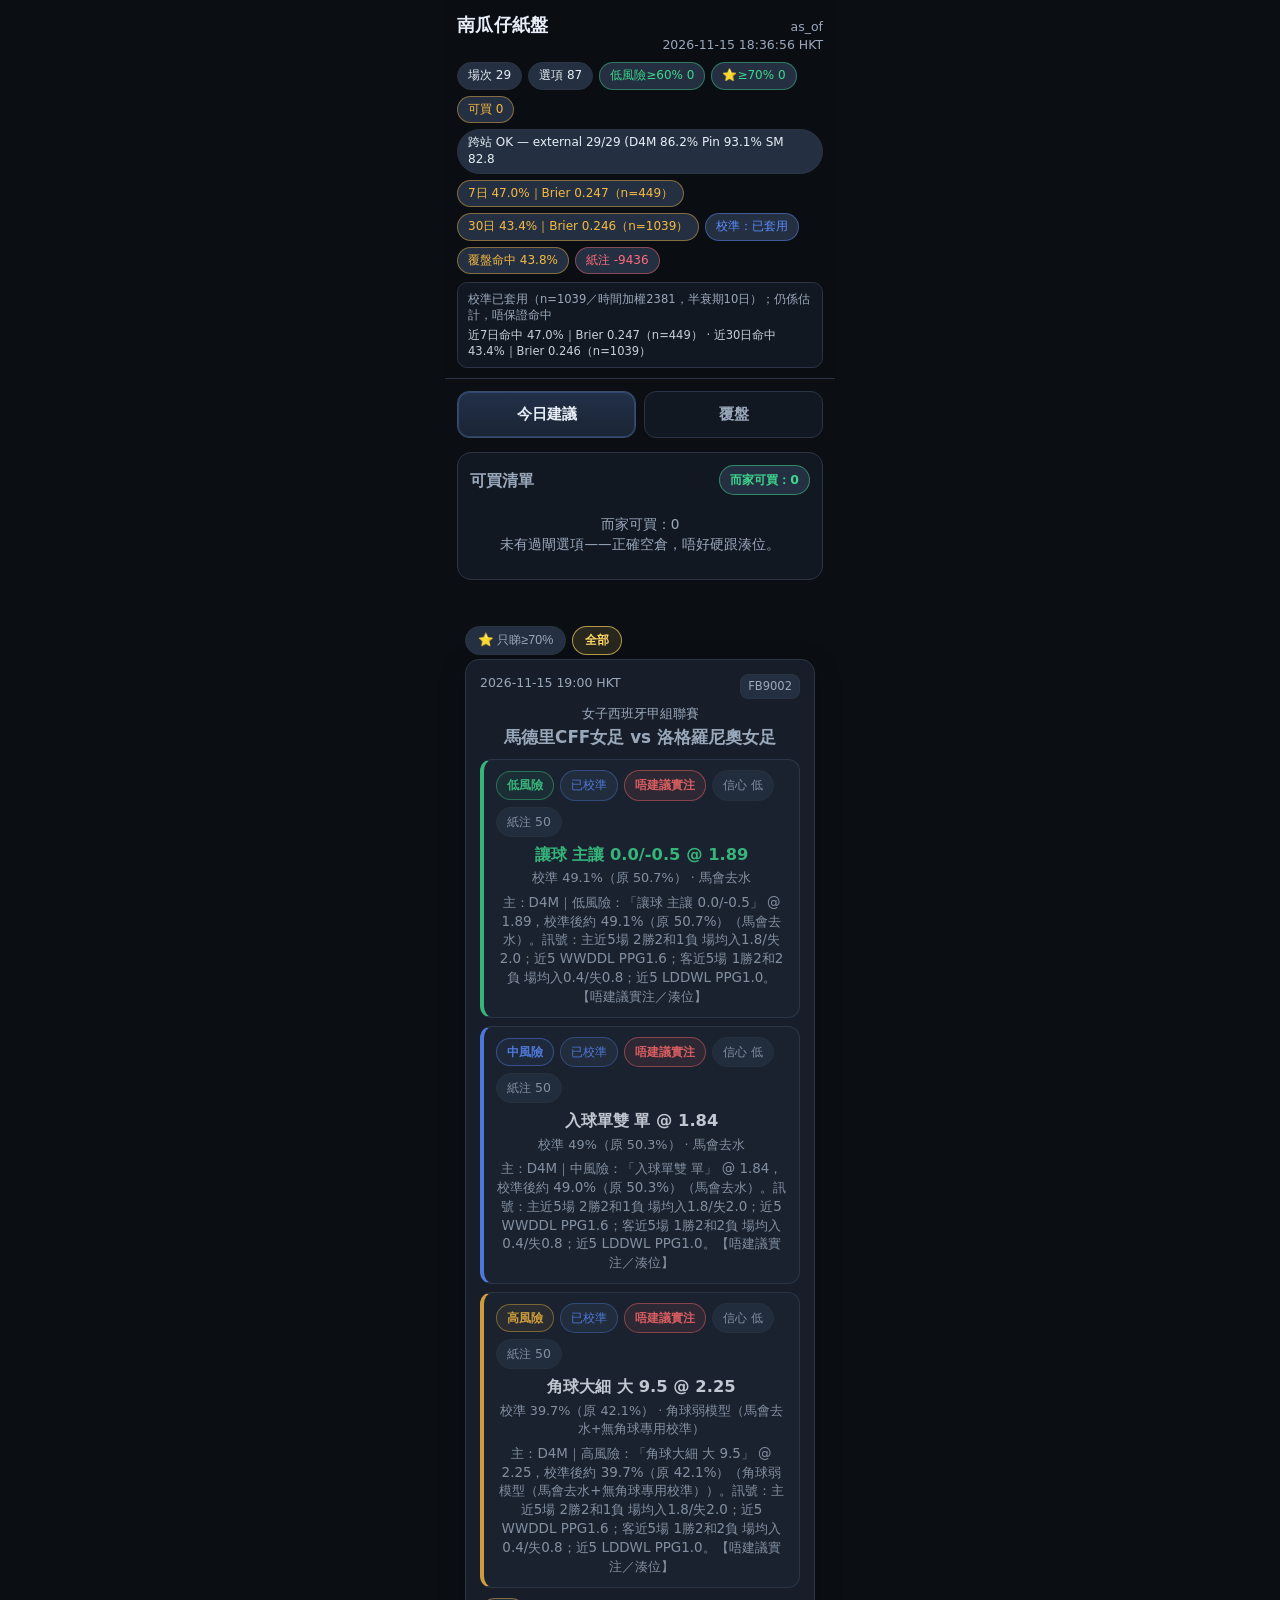
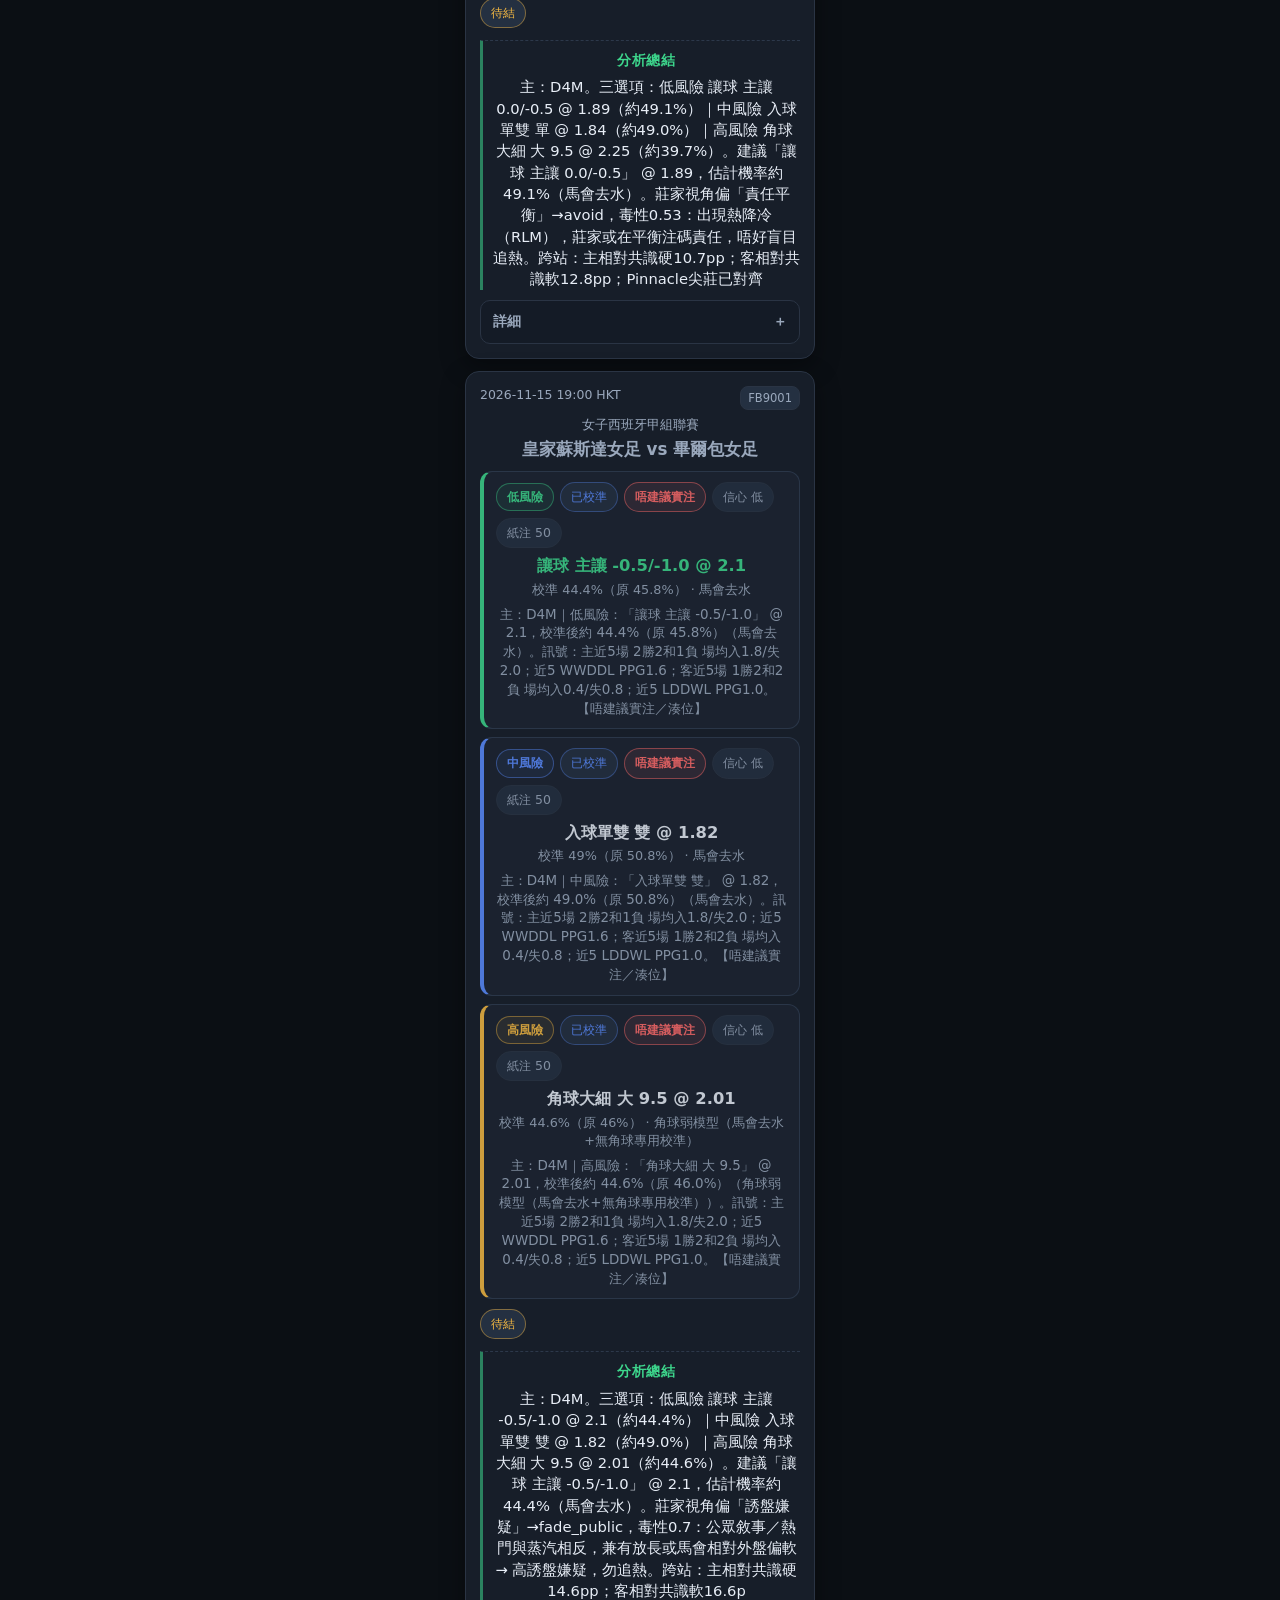
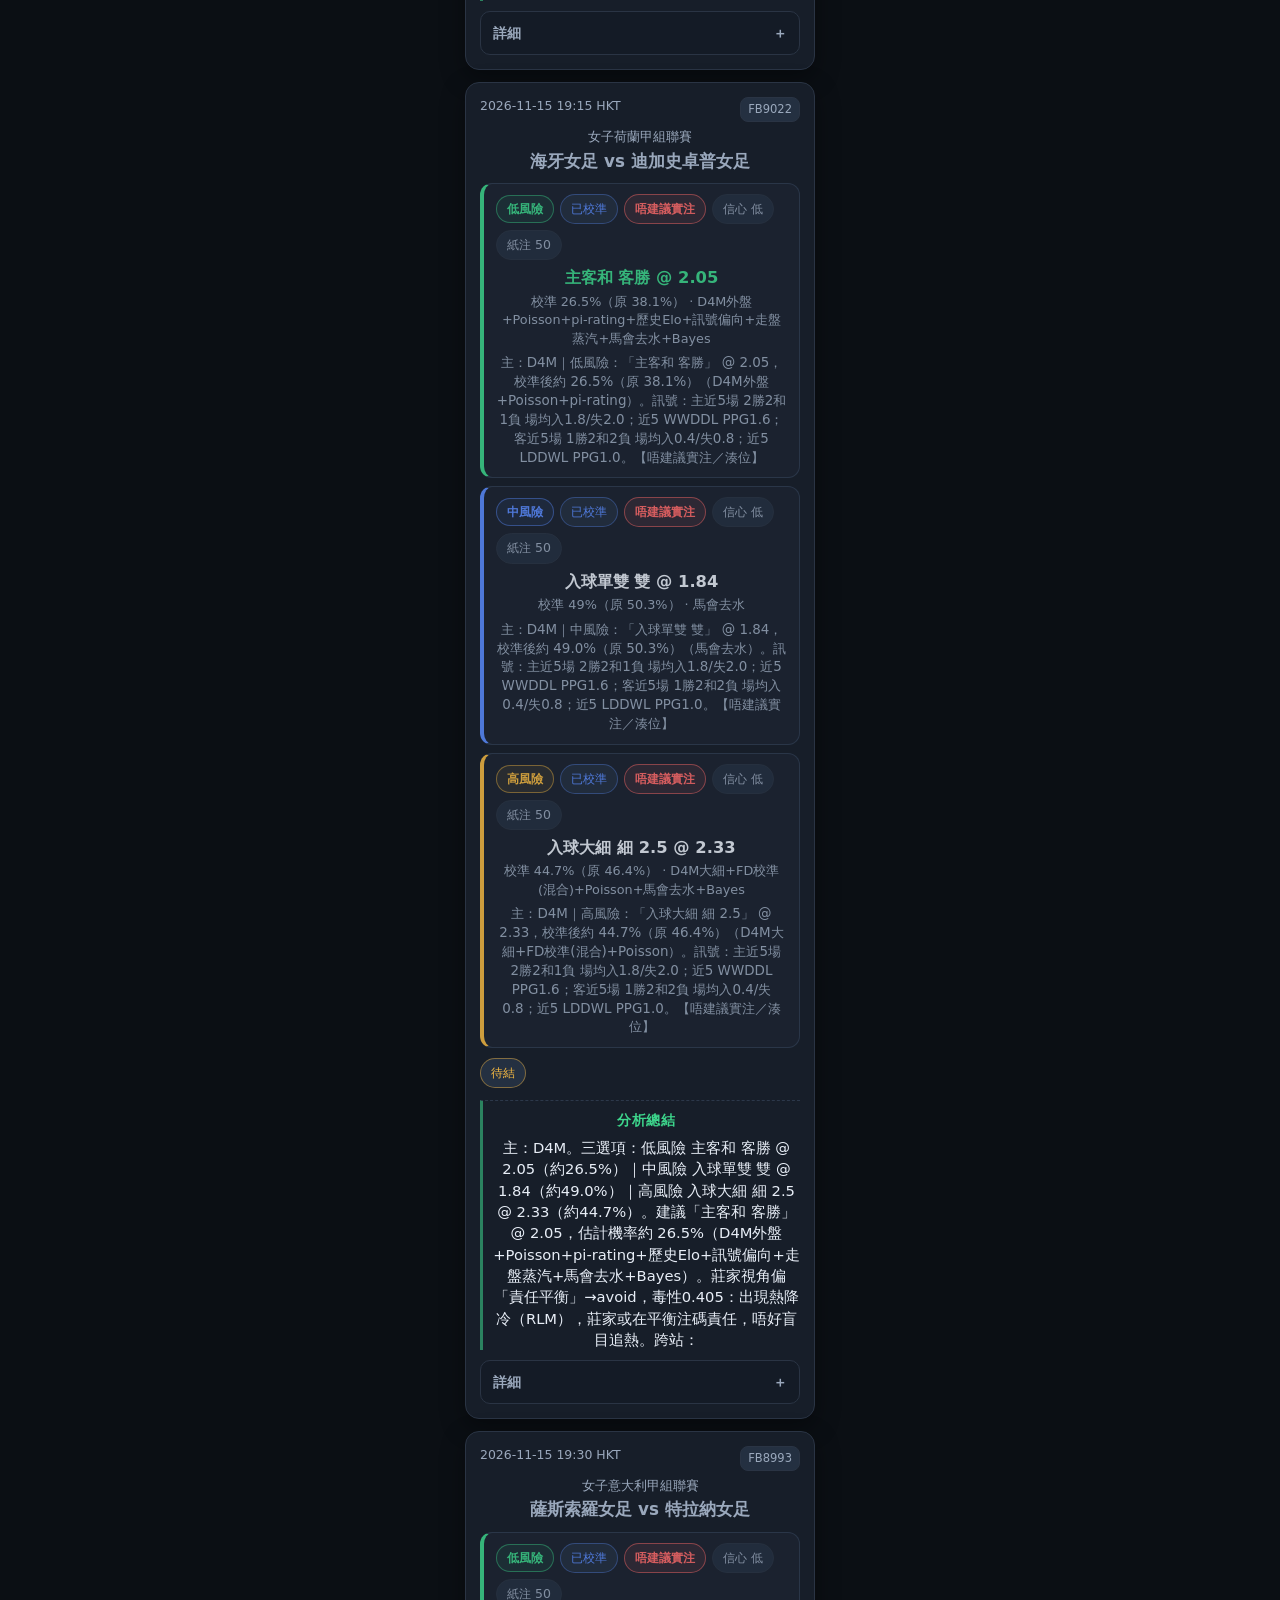
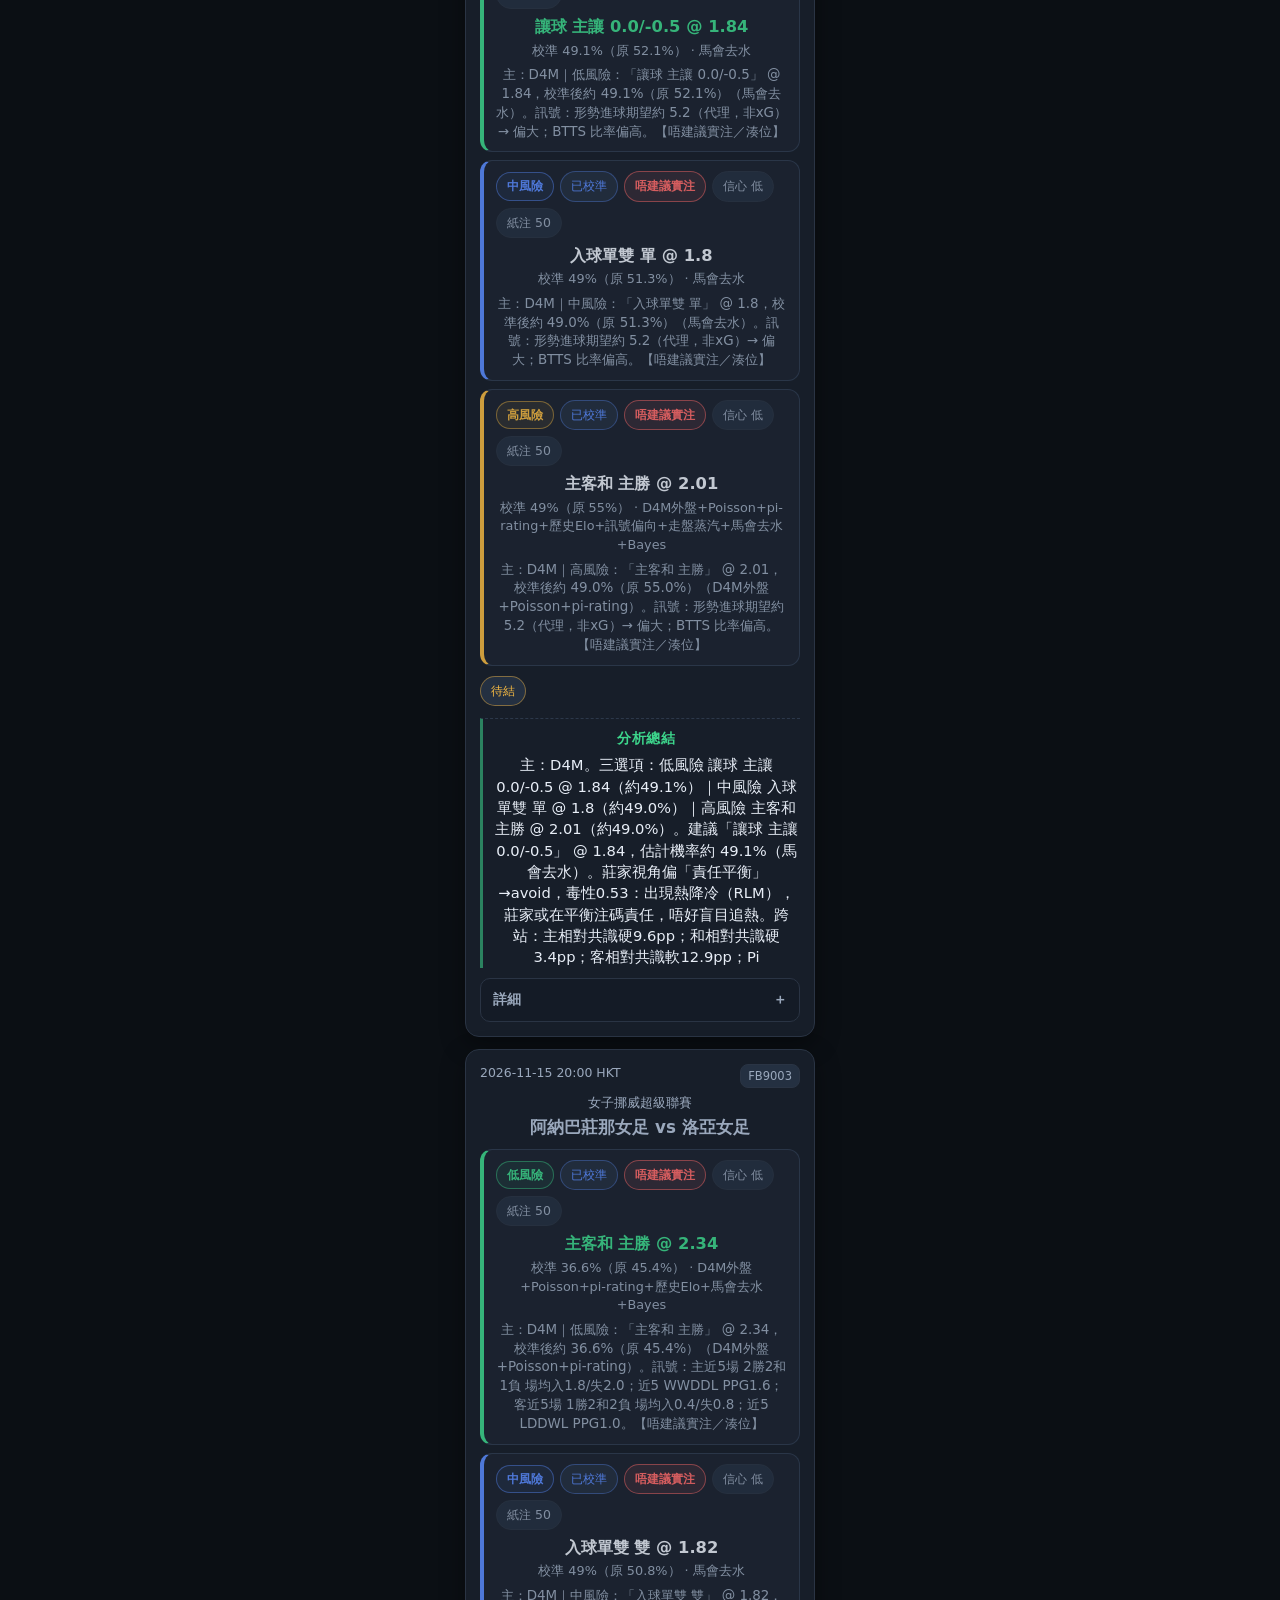
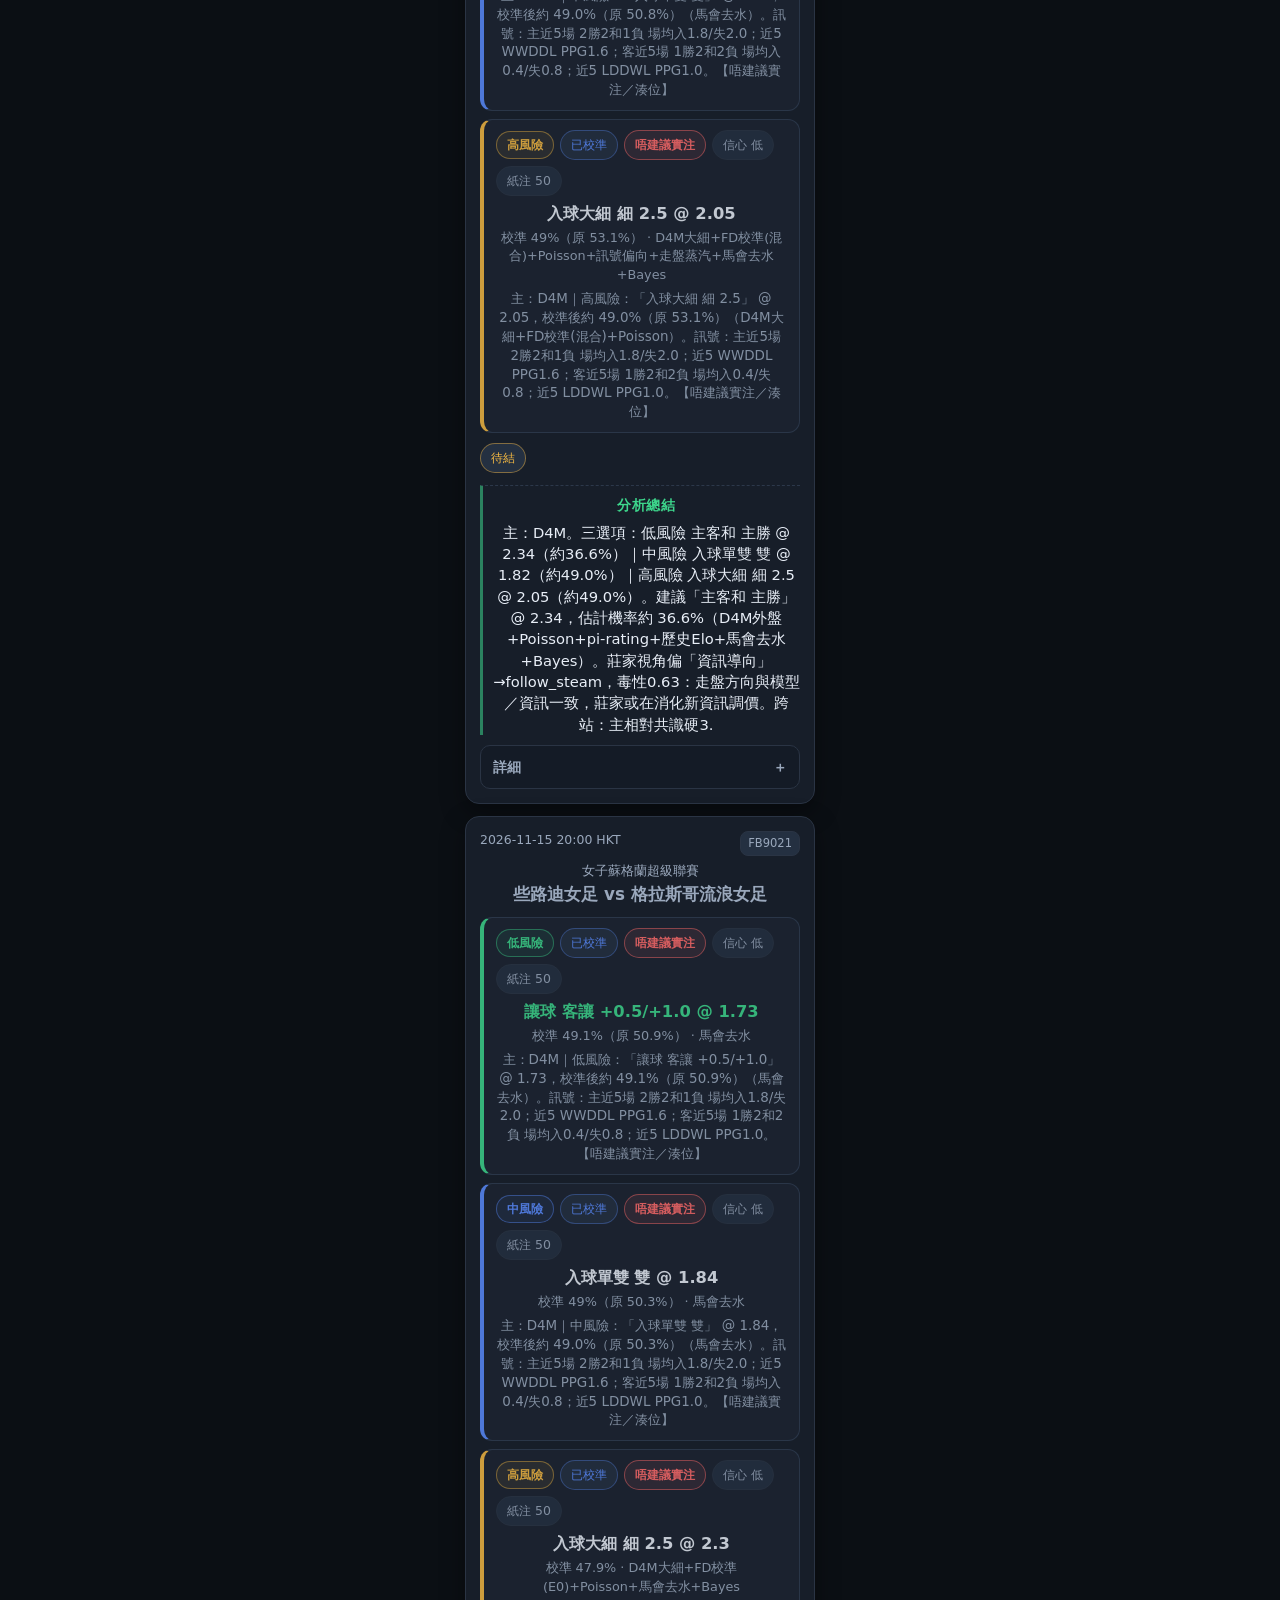
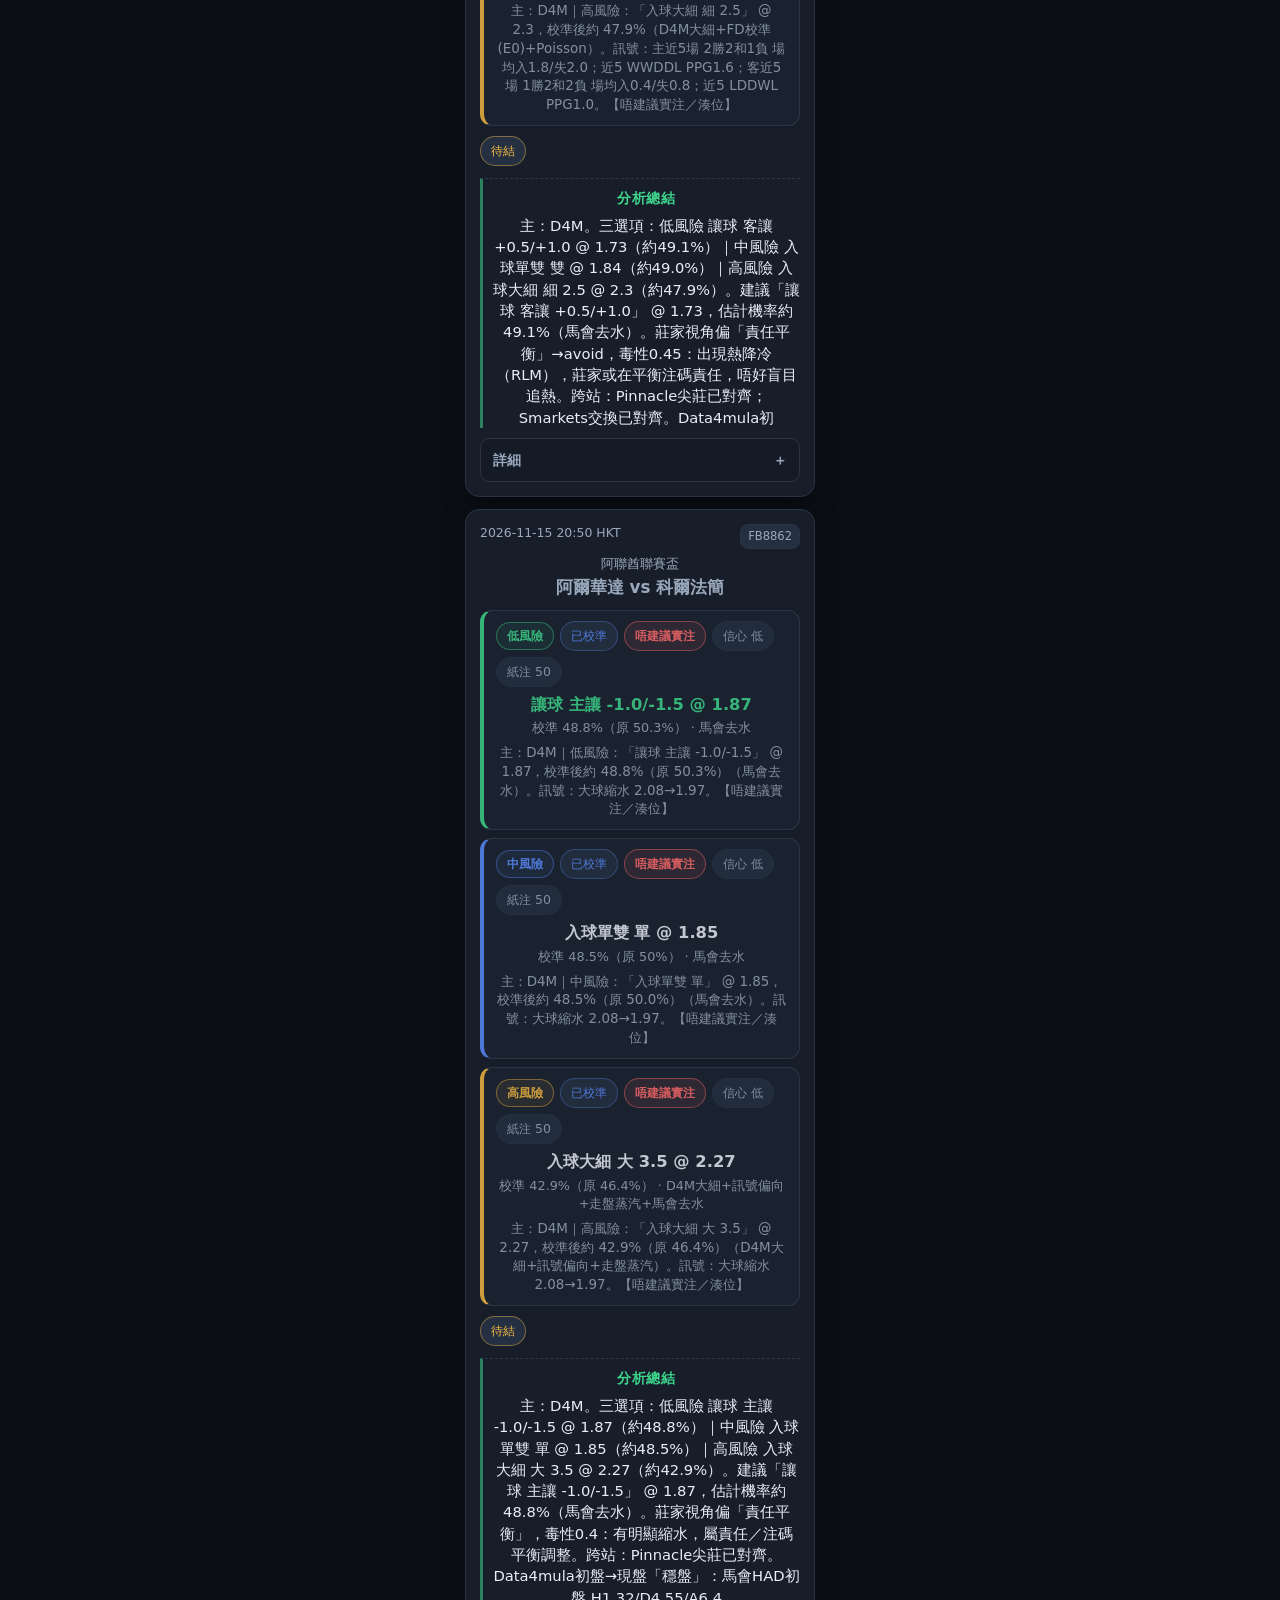
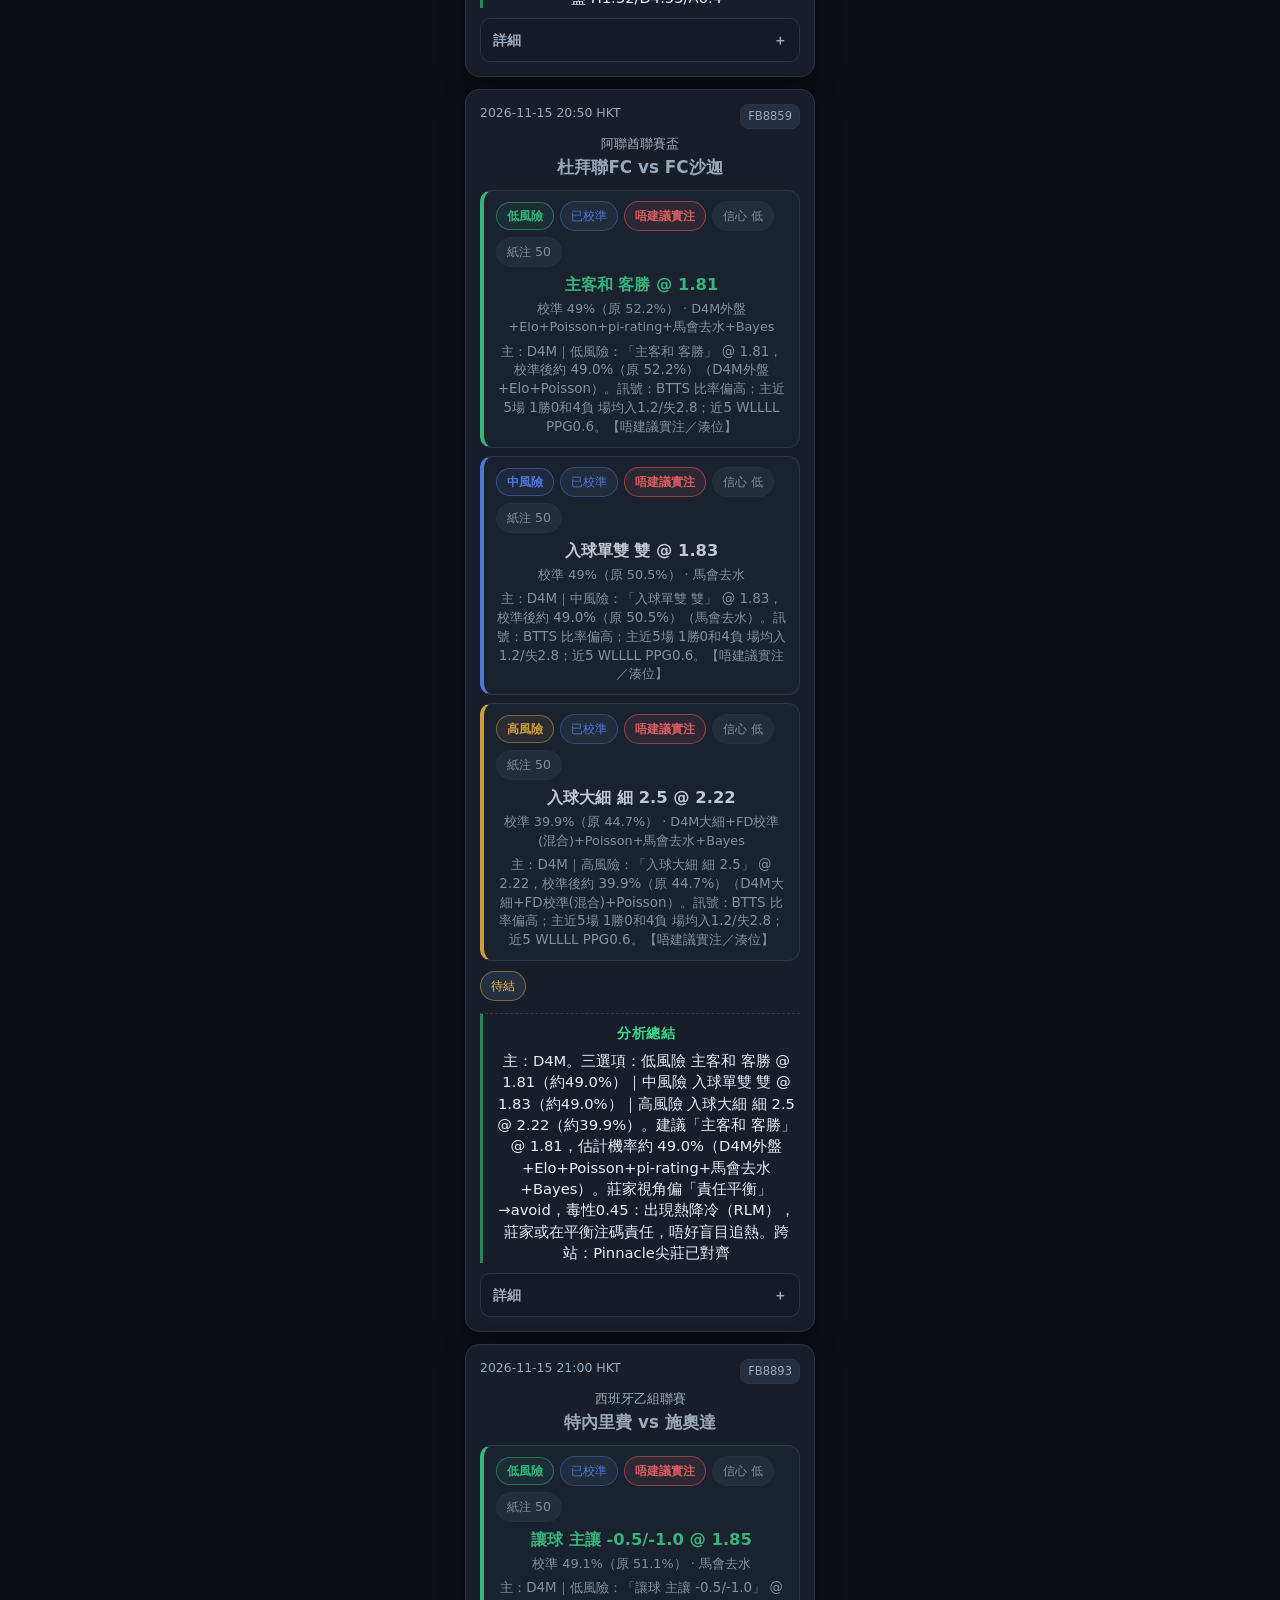
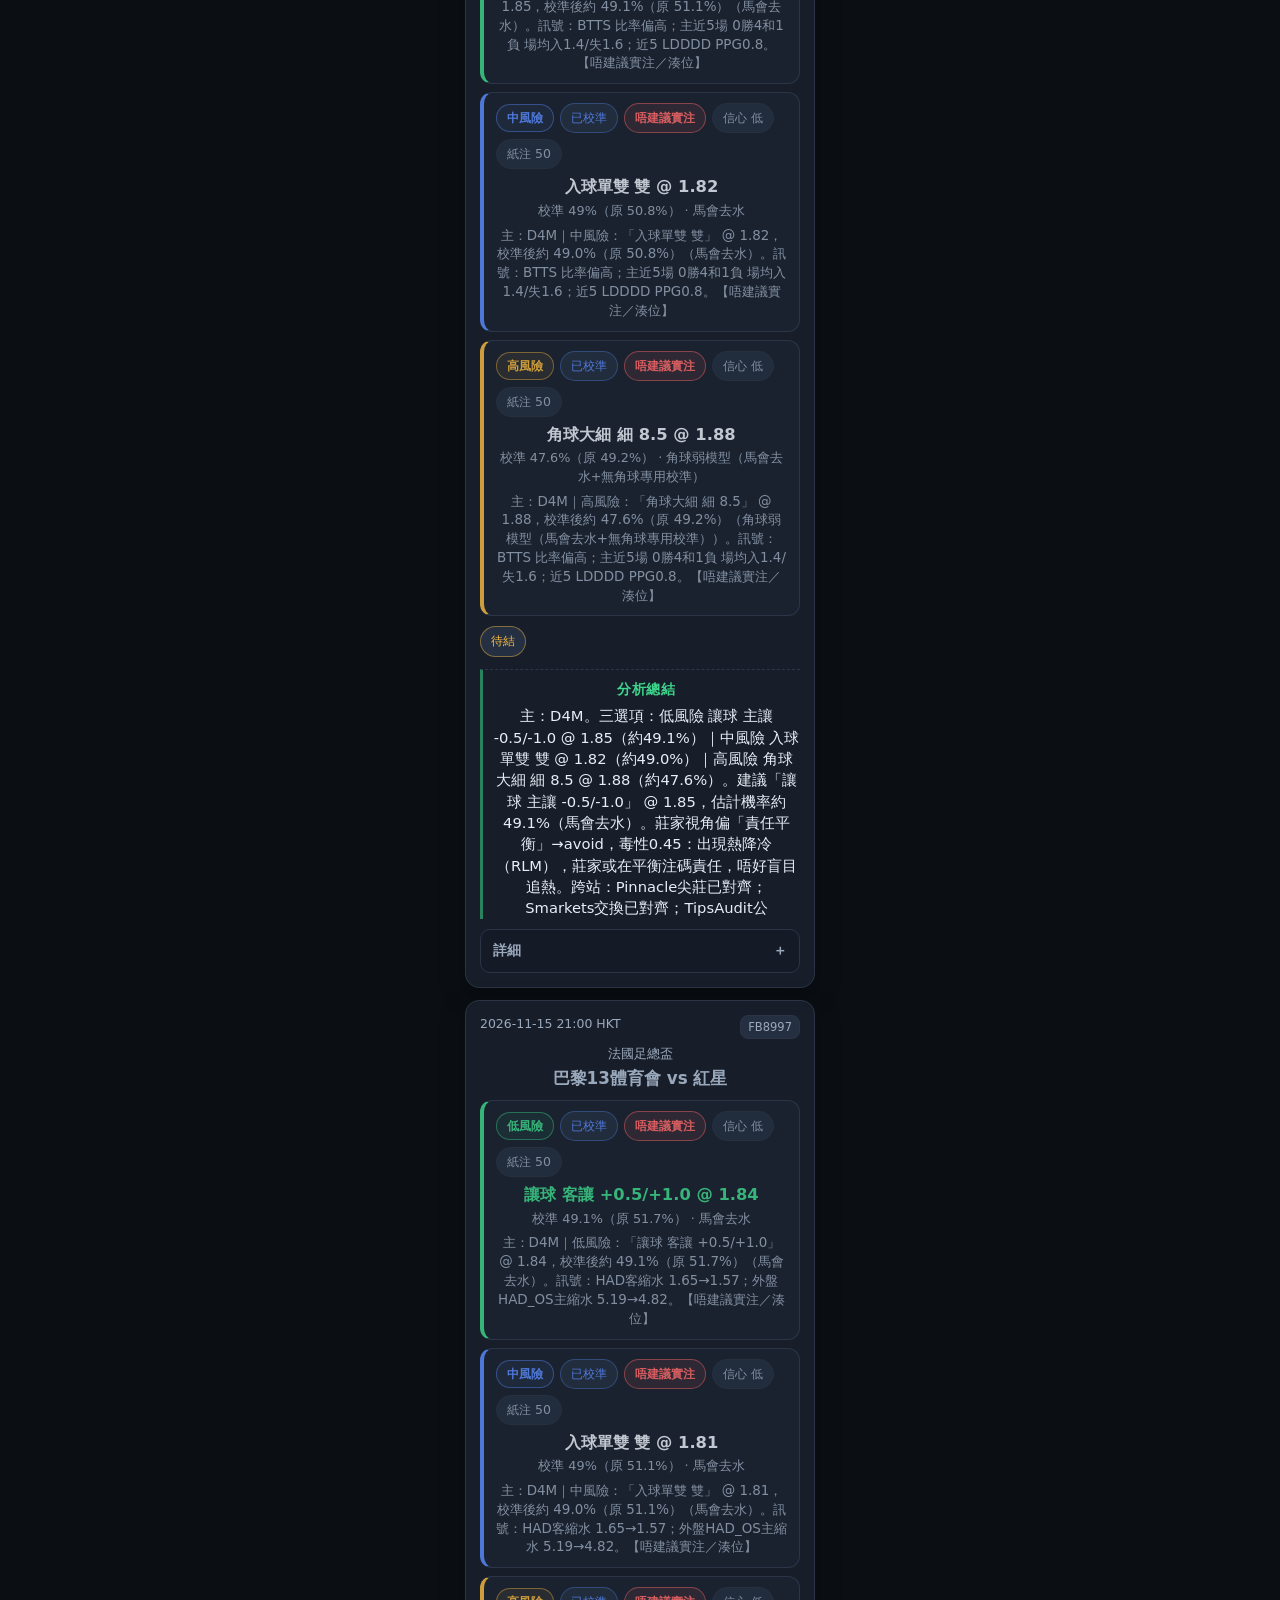
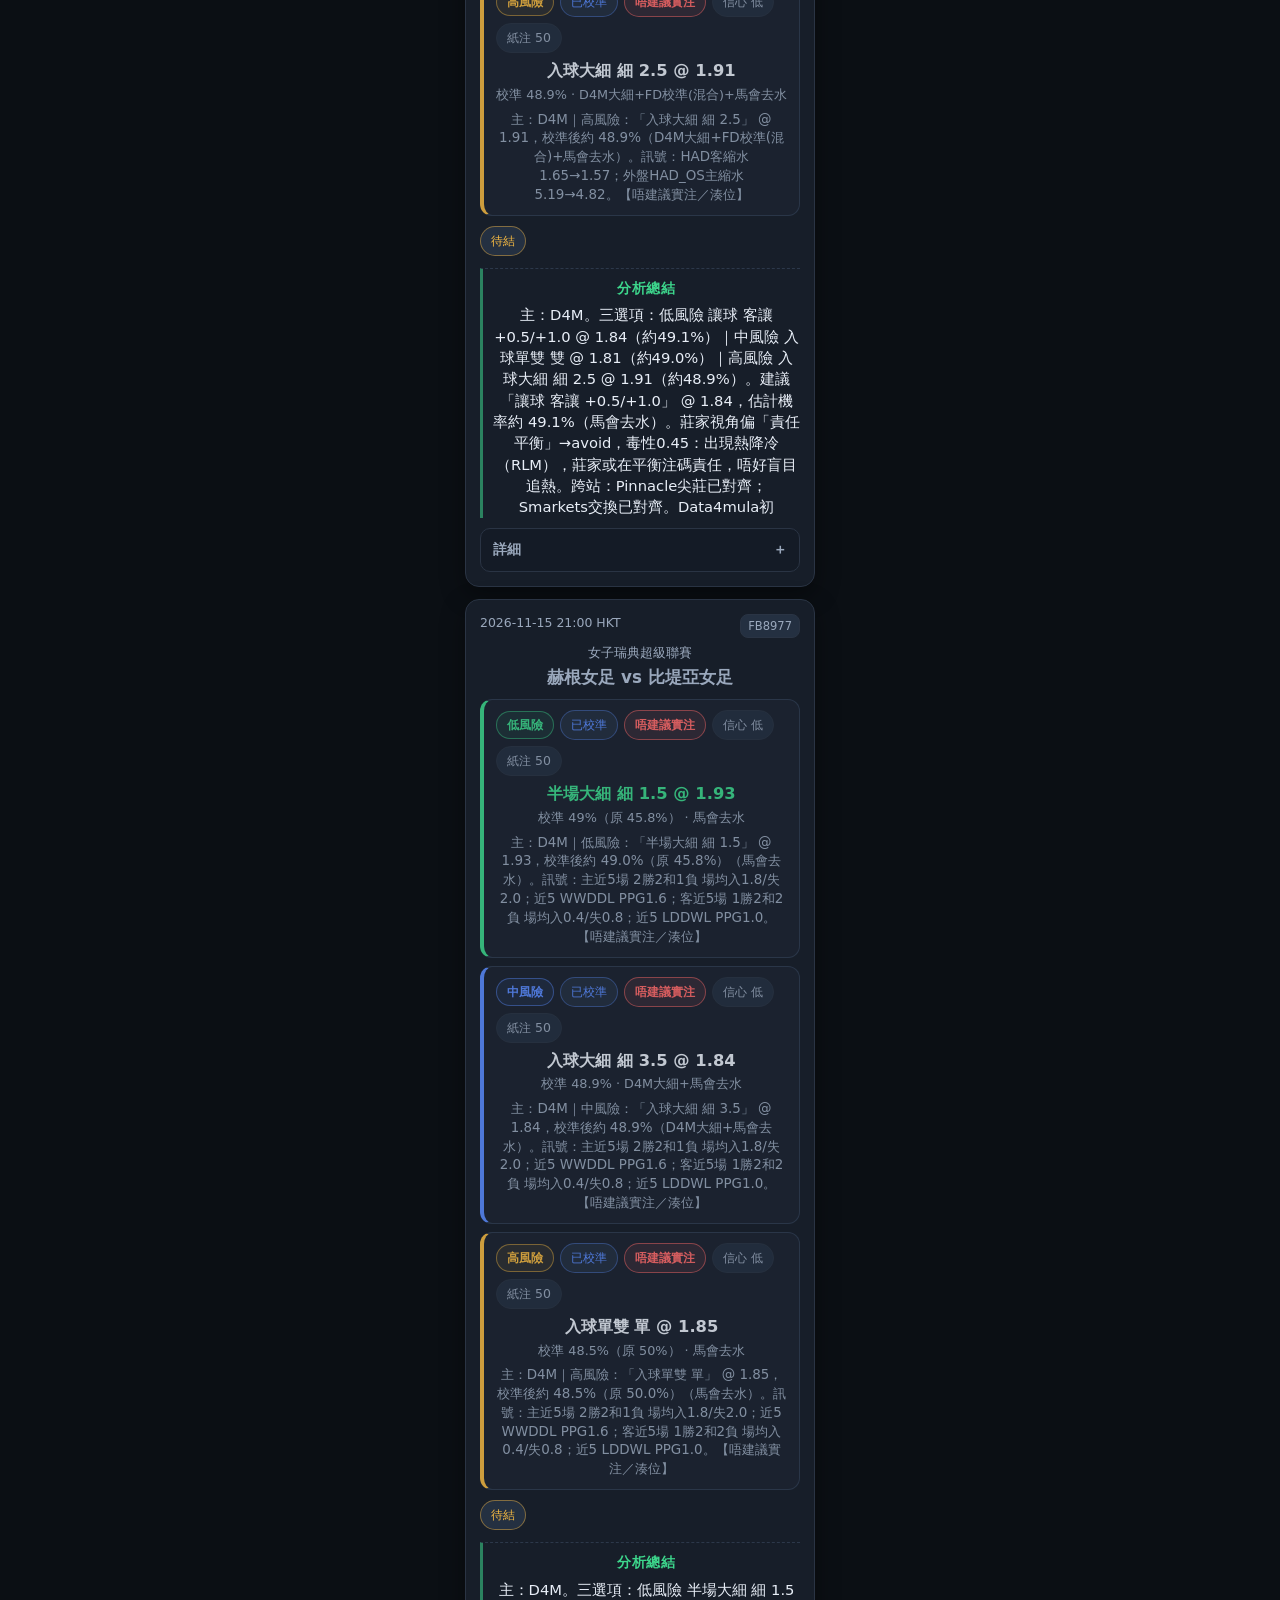
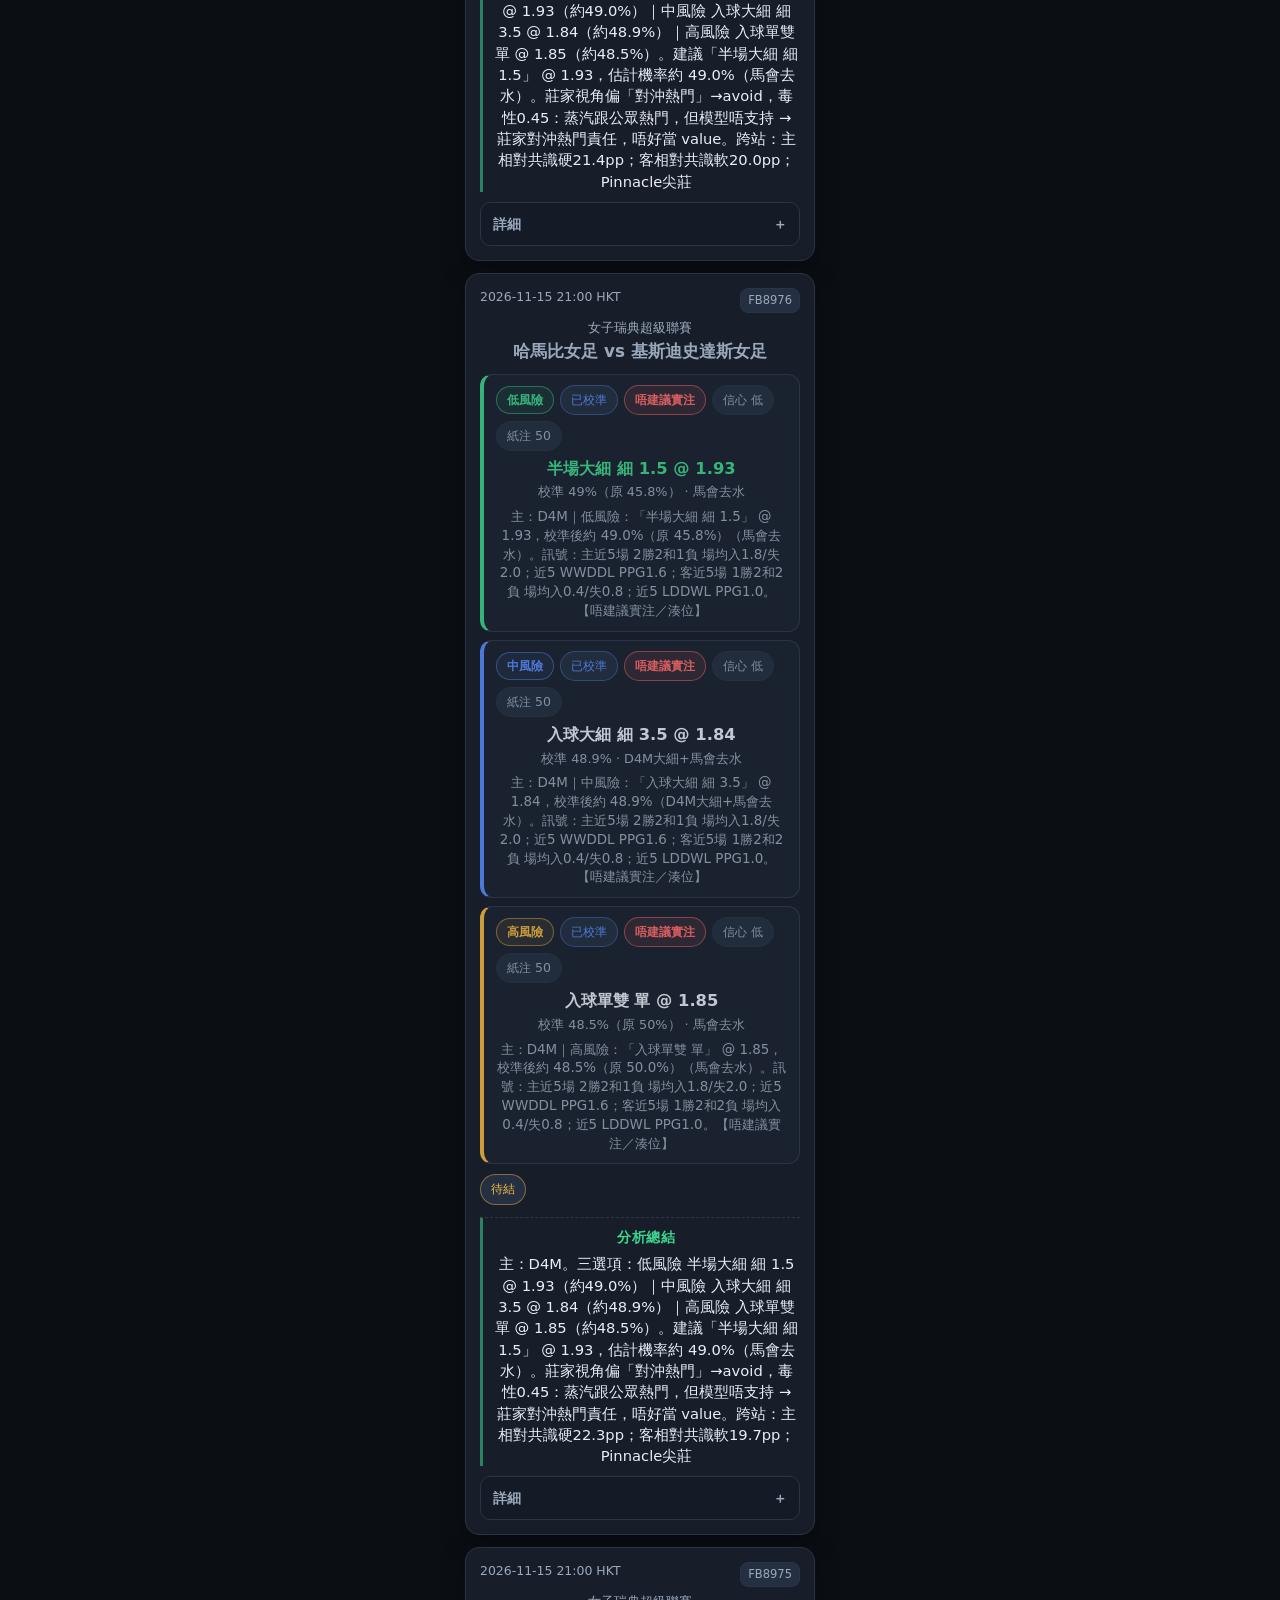
==== index.html @ d636316f "紙盤晚間篩選 2026-11-15 18:36 HKT（29場，可買 0）index.html" ====
<!DOCTYPE html>
<html lang="zh-HK">
<head>
  <meta charset="utf-8" />
  <meta name="viewport" content="width=device-width, initial-scale=1, viewport-fit=cover" />
  <meta name="theme-color" content="#0b0f14" />
  <meta name="apple-mobile-web-app-capable" content="yes" />
  <title>南瓜仔紙盤</title>
  <style>
:root {
  --bg: #0b0f14;
  --bg2: #121821;
  --card: #171e29;
  --card2: #1c2431;
  --line: #2a3444;
  --text: #e8eef7;
  --muted: #9aa8bc;
  --accent: #3dd68c;
  --accent2: #5b8cff;
  --warn: #f5b942;
  --bad: #ff6b7a;
  --ok: #3dd68c;
  --pill: #243041;
  --radius: 14px;
  --shadow: 0 8px 24px rgba(0,0,0,.35);
  --safe-bottom: env(safe-area-inset-bottom, 0px);
  font-family: "PingFang HK", "Noto Sans TC", "Microsoft JhengHei", system-ui, -apple-system, sans-serif;
}

* { box-sizing: border-box; }
html, body { margin: 0; padding: 0; background: var(--bg); color: var(--text); }
body {
  min-height: 100dvh;
  line-height: 1.45;
  -webkit-font-smoothing: antialiased;
  text-rendering: optimizeLegibility;
}

a { color: var(--accent2); }

.app {
  max-width: 390px;
  margin: 0 auto;
  padding: 0 12px calc(28px + var(--safe-bottom));
}

.topbar {
  position: sticky;
  top: 0;
  z-index: 20;
  background: rgba(11,15,20,.92);
  backdrop-filter: blur(10px);
  border-bottom: 1px solid var(--line);
  padding: 12px 0 10px;
  padding-top: calc(12px + env(safe-area-inset-top, 0px));
  margin: 0 -12px;
  padding-left: 12px;
  padding-right: 12px;
}

.brand {
  display: flex;
  align-items: baseline;
  justify-content: space-between;
  gap: 8px;
}
.brand h1 {
  margin: 0;
  font-size: 1.15rem;
  font-weight: 750;
  letter-spacing: .02em;
}
.brand .meta {
  color: var(--muted);
  font-size: .78rem;
  text-align: right;
}
.stats {
  display: flex;
  flex-wrap: wrap;
  gap: 6px;
  margin-top: 8px;
}
.chip {
  background: var(--pill);
  border: 1px solid var(--line);
  color: var(--text);
  border-radius: 999px;
  padding: 4px 10px;
  font-size: .75rem;
}
.chip.ok { border-color: rgba(61,214,140,.45); color: var(--ok); }
.chip.bad { border-color: rgba(255,107,122,.45); color: var(--bad); }
.chip.warn { border-color: rgba(245,185,66,.45); color: var(--warn); }

.tabs {
  display: grid;
  grid-template-columns: 1fr 1fr;
  gap: 8px;
  margin: 12px 0 14px;
}
.tab {
  appearance: none;
  border: 1px solid var(--line);
  background: var(--bg2);
  color: var(--muted);
  border-radius: 12px;
  padding: 12px 10px;
  font-size: .95rem;
  font-weight: 650;
  min-height: 44px;
  cursor: pointer;
}
.tab.active {
  background: linear-gradient(180deg, #223049, #1a2433);
  color: var(--text);
  border-color: #3a4d6a;
  box-shadow: inset 0 0 0 1px rgba(91,140,255,.25);
}

.panel { display: none; }
.panel.active { display: block; }

.card {
  background: var(--card);
  border: 1px solid var(--line);
  border-radius: var(--radius);
  padding: 14px;
  margin: 0 0 12px;
  box-shadow: var(--shadow);
}
.card-head {
  display: flex;
  justify-content: space-between;
  gap: 8px;
  align-items: flex-start;
}
.kick {
  color: var(--muted);
  font-size: .78rem;
}
.idpill {
  font-size: .72rem;
  background: var(--pill);
  border: 1px solid var(--line);
  border-radius: 8px;
  padding: 3px 7px;
  color: var(--muted);
  white-space: nowrap;
}
.tour {
  margin: 6px 0 2px;
  color: var(--muted);
  font-size: .8rem;
}
.teams {
  font-size: 1.05rem;
  font-weight: 700;
  margin: 2px 0 10px;
}

.pick {
  background: var(--card2);
  border: 1px solid #2f3c50;
  border-radius: 12px;
  padding: 12px;
}
.pick-main {
  font-size: 1.12rem;
  font-weight: 750;
  color: var(--accent);
}
.pick-sub {
  margin-top: 4px;
  color: var(--muted);
  font-size: .86rem;
}
.row {
  display: flex;
  flex-wrap: wrap;
  gap: 8px;
  margin-top: 10px;
}
.pill {
  background: var(--pill);
  border: 1px solid var(--line);
  border-radius: 999px;
  padding: 5px 10px;
  font-size: .78rem;
}
.pill.status-hit { color: var(--ok); border-color: rgba(61,214,140,.5); }
.pill.status-miss { color: var(--bad); border-color: rgba(255,107,122,.5); }
.pill.status-pending { color: var(--warn); border-color: rgba(245,185,66,.45); }
.pill.conf-high { color: var(--accent); }
.pill.conf-medium { color: var(--accent2); }

.pill.conf-low { color: var(--muted); }

.options {
  display: flex;
  flex-direction: column;
  gap: 8px;
  margin: 4px 0 2px;
}
.option {
  background: var(--card2);
  border: 1px solid #2f3c50;
  border-radius: 12px;
  padding: 10px 12px;
  border-left-width: 4px;
}
.option.risk-low { border-left-color: var(--ok); }
.option.risk-medium { border-left-color: var(--accent2); }
.option.risk-high { border-left-color: var(--warn); }
.option-head {
  display: flex;
  flex-wrap: wrap;
  gap: 6px;
  align-items: center;
  margin-bottom: 6px;
}
.risk-badge {
  font-size: .78rem;
  font-weight: 750;
  border-radius: 999px;
  padding: 4px 10px;
  border: 1px solid var(--line);
}
.risk-badge.risk-low {
  color: var(--ok);
  border-color: rgba(61,214,140,.5);
  background: rgba(61,214,140,.08);
}
.risk-badge.risk-medium {
  color: var(--accent2);
  border-color: rgba(91,140,255,.5);
  background: rgba(91,140,255,.08);
}
.risk-badge.risk-high {
  color: var(--warn);
  border-color: rgba(245,185,66,.5);
  background: rgba(245,185,66,.08);
}
.pill.ge60 {
  color: var(--ok);
  border-color: rgba(61,214,140,.55);
  font-weight: 700;
}
.pill.star70 {
  color: #ffd666;
  border-color: rgba(255,214,102,.65);
  background: rgba(255,214,102,.12);
  font-weight: 800;
  letter-spacing: .02em;
}
.option-pick .star-mark {
  color: #ffd666;
  margin-left: 4px;
  font-size: 1.05em;
}
.filter-bar {
  display: flex;
  flex-wrap: wrap;
  gap: 6px;
  margin: 8px 0 4px;
}
.filter-bar button {
  border: 1px solid var(--line);
  background: var(--pill);
  color: var(--muted);
  border-radius: 999px;
  padding: 5px 12px;
  font-size: .78rem;
  cursor: pointer;
}
.filter-bar button.active {
  color: #ffd666;
  border-color: rgba(255,214,102,.65);
  background: rgba(255,214,102,.12);
  font-weight: 700;
}
.option-pick {
  font-size: 1.02rem;
  font-weight: 750;
  color: var(--text);
}
.option.risk-low .option-pick { color: var(--accent); }
.option-prob {
  margin-top: 3px;
  color: var(--muted);
  font-size: .8rem;
}
.option-sum {
  margin: 6px 0 0;
  font-size: .84rem;
  color: var(--muted);
  line-height: 1.4;
}


.summary {
  margin-top: 12px;
  padding: 10px 0 0 10px;
  border-top: 1px dashed #2c384a;
  border-left: 3px solid rgba(61,214,140,.55);
}
.summary h3 {
  margin: 0 0 6px;
  font-size: .85rem;
  color: var(--accent);
  font-weight: 700;
  letter-spacing: .04em;
}
.summary p {
  margin: 0;
  font-size: .92rem;
  color: var(--text);
}

details.more {
  margin-top: 10px;
}
details.more > summary {
  list-style: none;
  cursor: pointer;
  user-select: none;
  background: #141b26;
  border: 1px solid var(--line);
  border-radius: 10px;
  padding: 10px 12px;
  font-size: .88rem;
  font-weight: 650;
  min-height: 44px;
  display: flex;
  align-items: center;
}
details.more > summary::-webkit-details-marker { display: none; }
details.more > summary::after {
  content: "＋";
  margin-left: auto;
  color: var(--muted);
}
details.more[open] > summary::after { content: "－"; }
.more-body {
  margin-top: 8px;
  padding: 10px 12px;
  background: #10161f;
  border-radius: 10px;
  border: 1px solid var(--line);
  font-size: .84rem;
  color: var(--muted);
  word-break: break-word;
}
.more-body dt {
  color: var(--accent2);
  font-weight: 650;
  margin-top: 8px;
}
.more-body dd { margin: 2px 0 0; }
.more-body ul { margin: 4px 0 0; padding-left: 1.1em; }

.review-hero {
  display: grid;
  grid-template-columns: 1fr 1fr;
  gap: 8px;
  margin-bottom: 12px;
}
.statbox {
  background: var(--card);
  border: 1px solid var(--line);
  border-radius: 12px;
  padding: 12px;
}
.statbox .n {
  font-size: 1.35rem;
  font-weight: 780;
}
.statbox .l {
  color: var(--muted);
  font-size: .75rem;
}
.patterns {
  background: var(--card);
  border: 1px solid var(--line);
  border-radius: 12px;
  padding: 12px;
  margin-bottom: 12px;
  font-size: .86rem;
}
.patterns h3 { margin: 0 0 6px; font-size: .9rem; }
.patterns li { margin: 4px 0; color: var(--muted); }

.rev-card .result {
  margin-top: 8px;
  font-size: .88rem;
  color: var(--muted);
}

.footer {
  margin-top: 18px;
  padding: 14px 4px 8px;
  color: var(--muted);
  font-size: .75rem;
  text-align: center;
  border-top: 1px solid var(--line);
}
.empty {
  color: var(--muted);
  text-align: center;
  padding: 28px 10px;
}
.loading { color: var(--muted); padding: 24px 8px; text-align: center; }

.chip.cal { border-color: rgba(91,140,255,.45); color: var(--accent2); }
.pill.cal { border-color: rgba(91,140,255,.4); color: var(--accent2); }
.cal-strip {
  margin-top: 8px;
  padding: 8px 10px;
  background: var(--bg2);
  border: 1px solid var(--line);
  border-radius: 10px;
  font-size: .72rem;
  color: var(--muted);
  line-height: 1.4;
}
.cal-strip .cal-metrics { margin-top: 4px; color: var(--text); opacity: .85; }
.review-hero { display: grid; grid-template-columns: 1fr 1fr; gap: 8px; }


/* 賽後分析 */
.summary.postmatch h3 { margin: 0 0 6px; font-size: .95rem; }
.summary.postmatch h4 { margin: 8px 0 4px; font-size: .82rem; color: var(--muted); }
.pm-causes, .pm-ext ul { margin: 6px 0 0; padding-left: 1.1rem; font-size: .78rem; color: var(--text); }
.pm-next { margin-top: 8px; font-size: .8rem; color: var(--accent, #f5c842); }
.pm-ext a { color: var(--ok); }

.pill.no-buy {
  color: #ff6b6b;
  border-color: rgba(255,107,107,.55);
  font-weight: 700;
  background: rgba(255,107,107,.1);
}
.pill.buyable {
  color: var(--ok);
  border-color: rgba(61,214,140,.55);
  font-weight: 650;
}
.option.no-buy {
  opacity: 0.82;
}
.option.no-buy .option-pick {
  text-decoration: none;
}


/* 可買清單 */
.buyable-box {
  margin: 0 0 14px;
  padding: 12px 12px 8px;
  background: linear-gradient(180deg, rgba(61,214,140,.08), rgba(23,30,41,.6));
  border: 1px solid rgba(61,214,140,.35);
  border-radius: 14px;
}
.buyable-box.empty-buy {
  background: var(--bg2);
  border-color: var(--line);
}
.buyable-head {
  display: flex;
  align-items: center;
  justify-content: space-between;
  gap: 8px;
  margin-bottom: 8px;
}
.buyable-head h2 {
  margin: 0;
  font-size: 1rem;
  font-weight: 700;
  color: var(--accent);
}
.buyable-box.empty-buy .buyable-head h2 { color: var(--muted); }
.buyable-empty {
  padding: 12px 4px 16px;
  font-size: .85rem;
  line-height: 1.45;
}
.buyable-ul {
  list-style: none;
  margin: 0;
  padding: 0;
  display: flex;
  flex-direction: column;
  gap: 8px;
}
.buyable-row {
  display: flex;
  justify-content: space-between;
  gap: 10px;
  padding: 10px 10px;
  background: var(--card);
  border: 1px solid var(--line);
  border-radius: 12px;
}
.buyable-row.has-star {
  border-color: rgba(245,200,66,.45);
  box-shadow: inset 0 0 0 1px rgba(245,200,66,.15);
}
.buyable-main { min-width: 0; flex: 1; }
.buyable-match {
  font-weight: 700;
  font-size: .95rem;
  color: var(--text);
}
.buyable-meta {
  margin-top: 2px;
  font-size: .72rem;
  color: var(--muted);
}
.buyable-pick {
  margin-top: 4px;
  font-size: .88rem;
  color: var(--accent);
  font-weight: 650;
}
.buyable-side {
  display: flex;
  flex-direction: column;
  align-items: flex-end;
  gap: 4px;
  flex-shrink: 0;
}
@media (max-width: 520px) {
  .buyable-row { flex-direction: column; }
  .buyable-side { flex-direction: row; flex-wrap: wrap; align-items: center; }
}

  </style>
</head>
<body>
  <div class="app">
    <header class="topbar">
      <div class="brand">
        <h1>南瓜仔紙盤</h1>
        <div class="meta">
          <div>as_of</div>
          <div id="as-of">—</div>
        </div>
      </div>
      <div class="stats" id="stat-chips"></div>
    </header>
    <nav class="tabs" aria-label="分頁">
      <button class="tab active" type="button" data-tab="tips">今日建議</button>
      <button class="tab" type="button" data-tab="review">覆盤</button>
    </nav>
    <section id="panel-tips" class="panel active" aria-label="今日建議">
      <div id="buyable-list" aria-label="可買清單"></div>
      <div id="tips-list" class="loading">載入緊…</div>
    </section>
    <section id="panel-review" class="panel" aria-label="覆盤">
      <div id="review-hero" class="review-hero"></div>
      <div id="review-patterns"></div>
      <div id="review-list"></div>
    </section>
    <footer class="footer">
      <div id="footer-note">紙盤分析，唔係投注建議。</div>
      <div style="margin-top:6px">HKT · 南瓜仔 HKJC paper tips</div>
    </footer>
  </div>
  <script>
window.__PUMPKIN_EMBEDDED__ = {
  "generated_at_hkt": "2026-11-15 18:40:53 HKT",
  "as_of_hkt": "2026-11-15 18:36:56 HKT",
  "tips_count": 29,
  "matches_count": 29,
  "options_total": 87,
  "low_risk_ge60": 0,
  "star_ge70": 0,
  "buyable_count": 0,
  "buyable_list": [],
  "screened": 29,
  "method": "每場三個馬會盤推薦（低／中／高風險）；一視同仁（無 A/B 層）；主資料：DATA4MULA（初盤→現盤／賠率／線移動）；次要對照：ESPN/DK、TipsAudit、Pinnacle、7M、X、FotMob；可買硬閘校準p≥60%（weak_fill 唔入可買清單）；模型：Poisson/Dixon-Coles ρ、歷史Elo、pi-rating、Bayes、isotonic 校準、Kelly；D4M／外盤只做機率估計，絕唔推外圍投注。",
  "policy": {
    "tiers": "disabled — all matches equal",
    "picks_per_match": 3,
    "risk_tiers": [
      "低風險",
      "中風險",
      "高風險"
    ],
    "prefer_prob_pct": 60,
    "chl_low_risk": "blocked unless weather corners signal",
    "hil_over_high_line_low_risk": "blocked when line≥3.5 (Shonan lesson)",
    "min_odds_prefer": 1.7,
    "short_odds": "HKJC odds <1.70 預設唔推（冇肉）；低風險永不接受；中／高僅全場無肉時例外湊位",
    "probability": "估計機率 = 以 DATA4MULA 為主（初盤→現盤、HAD_OS／大細 de-vig、線移動）；ESPN/DK、TipsAudit、Pinnacle、7M、X 只作次要對照；再混馬會去水、Poisson(時間衰減GF/GA + 聯賽ρ)、歷史Elo／pi-rating、市場錨定／Bayes／isotonic 校準；可買硬閘校準p≥60%；blend 讀 model_weights.json（d4m≫espn）；唔係賽果保證",
    "risk_definition": "低風險＝最高校準估計機率（優先≥60%）、水位≥1.70 主盤（角球／高線大波≥3.5／水位<1.70 永遠排除）；中風險＝中段水位（≥1.70）同模型分；高風險＝較長賠率／較高上行但仍有理由（唔係亂槍）；水位<1.70 預設唔推（冇肉），僅中／高全場無肉時例外湊位並降注"
  },
  "hit_rate": 0.4381,
  "cross_match_guard": {
    "active": false,
    "n": 29,
    "demoted": 0,
    "direction_counts": {
      "HDC:H": 9,
      "HAD:A": 2,
      "HAD:H": 1,
      "HDC:A": 8,
      "FHL:UNDER": 5,
      "FHL:OVER": 3,
      "HIL:UNDER": 1
    },
    "notes": []
  },
  "calibration": {
    "n_settled": 1039,
    "honesty_zh": "校準已套用（n=1039／時間加權2381，半衰期10日）；仍係估計，唔保證命中",
    "identity": false,
    "brier_raw": 0.2411,
    "brier_calibrated": 0.2404,
    "rolling": {
      "7d": {
        "n": 449,
        "hit": 211,
        "miss": 238,
        "hit_rate": 0.4699,
        "brier": 0.2475
      },
      "30d": {
        "n": 1039,
        "hit": 451,
        "miss": 588,
        "hit_rate": 0.4341,
        "brier": 0.2456
      }
    }
  },
  "rolling_7d": {
    "n": 449,
    "hit": 211,
    "miss": 238,
    "hit_rate": 0.4699,
    "brier": 0.2475
  },
  "rolling_30d": {
    "n": 1039,
    "hit": 451,
    "miss": 588,
    "hit_rate": 0.4341,
    "brier": 0.2456
  },
  "odds_compare_coverage": "OK — external 29/29 (D4M 86.2% Pin 93.1% SM 82.8% ESPN 0.0% TA 17.2%)",
  "toxic_train": "cached — soft≥2.5pp n=14320 @ 2026-11-14 08:09:28 HKT",
  "sources": {
    "HKJC": "OK — window 29 / raw 68",
    "DATA4MULA": "PRIMARY — OK — linked 29/29 (fb_map 68, odds 68)",
    "Overseas ESPN/DK": "SECONDARY — linked 0/29 (leagues none; odds_api=skipped (no THE_ODDS_API_KEY))",
    "FotMob": "OK — linked 26, detailed 26, near_KO_XI 6",
    "7M": "OK — linked 4/29 (catalogue 11)",
    "X": "EMPTY — linked 0/29 (raw_matches 10)",
    "Signals": "OK — linked 26/29 (weather 25, standings 26, line_move 21, xg_recent 0)",
    "TipsAudit": "OK — linked 5/29 (catalogue 296)",
    "Pinnacle": "OK — linked 27/29 (catalogue 553)",
    "Smarkets": "OK — linked 24/29 (catalogue 56)",
    "OddsCompare": "OK — external 29/29 (D4M 86.2% Pin 93.1% SM 82.8% ESPN 0.0% TA 17.2%)",
    "OddsMovement": "OK — with_move 29/29",
    "ClassicHandicap": "OK — with_classic 29/29",
    "ToxicTrain": "cached — soft≥2.5pp n=14320 @ 2026-11-14 08:09:28 HKT",
    "HistoricalElo/ρ": "cached — matches 38091 teams 439 ρ=-0.033",
    "Calibration": "n=1033 identity=False brier_raw=0.2411→cal=0.2404 | 校準已套用（n=1033／時間加權2357，半衰期10日）；仍係估計，唔保證命中",
    "HitrateBuckets": "n=1033 prior=0.4511 half_life=10.0d"
  },
  "attribution_footer": "Fair odds reference includes TipsAudit (tipsaudit.com). External books are never tipped.",
  "settlement_summary": {
    "as_of_hkt": "2026-11-15 18:40:53 HKT",
    "tips_as_of": "2026-11-15 18:36:56 HKT",
    "n_tips": 8,
    "n_settled": 1050,
    "n_pending": 1,
    "n_hit": 460,
    "n_miss": 590,
    "n_void": 7,
    "hit_rate": 0.4381,
    "brier": 0.2464,
    "paper_pnl": -9436.0,
    "by_market": {
      "HIL": {
        "n": 194,
        "hit": 96,
        "miss": 98,
        "hit_rate": 0.4948
      },
      "HAD": {
        "n": 313,
        "hit": 105,
        "miss": 208,
        "hit_rate": 0.3355
      },
      "CHL": {
        "n": 4,
        "hit": 0,
        "miss": 4,
        "hit_rate": 0.0
      },
      "FHL": {
        "n": 106,
        "hit": 50,
        "miss": 56,
        "hit_rate": 0.4717
      },
      "FHA": {
        "n": 52,
        "hit": 19,
        "miss": 33,
        "hit_rate": 0.3654
      },
      "HDC": {
        "n": 106,
        "hit": 52,
        "miss": 54,
        "hit_rate": 0.4906
      },
      "OOE": {
        "n": 275,
        "hit": 138,
        "miss": 137,
        "hit_rate": 0.5018
      }
    },
    "clv_by_quality": {
      "screen_snap": {
        "n": 22,
        "mean": 0.0042
      },
      "closing_snap": {
        "n": 2,
        "mean": 0.1469
      }
    },
    "error_patterns": [],
    "source": "settlement_ledger+window",
    "ledger_n": 1057
  },
  "tips": [
    {
      "front_end_id": "FB9002",
      "kickoff_hkt": "2026-11-15 19:00",
      "tournament": "女子西班牙甲組聯賽",
      "home": {
        "ch": "馬德里CFF女足",
        "en": "Madrid CFF Women"
      },
      "away": {
        "ch": "洛格羅尼奧女足",
        "en": "DUX Logrono Women"
      },
      "market": "HDC",
      "market_label": "讓球",
      "pick": "主讓",
      "pick_code": "H",
      "line": "0.0/-0.5",
      "pick_line": "讓球 主讓 0.0/-0.5",
      "hkjc_odds": 1.89,
      "est_prob_pct": 49.1,
      "star": false,
      "star_zh": null,
      "prob_label": "馬會去水",
      "confidence": "low",
      "confidence_zh": "低",
      "stake": 50,
      "edge_pp": -3.99,
      "short_price": false,
      "risk_tier": "low",
      "risk_zh": "低風險",
      "options": [
        {
          "risk_tier": "low",
          "risk_zh": "低風險",
          "efficiency": "weak_fill",
          "efficiency_zh": "湊位／效率偏低",
          "buyable": false,
          "recommend_zh": "唔建議實注／湊位",
          "clv_proxy": null,
          "market": "HDC",
          "market_label": "讓球",
          "pick": "主讓",
          "pick_code": "H",
          "line": "0.0/-0.5",
          "pick_line": "讓球 主讓 0.0/-0.5",
          "hkjc_odds": 1.89,
          "est_prob_pct": 49.1,
          "est_prob_raw_pct": 50.7,
          "star": false,
          "star_zh": null,
          "calibrated": true,
          "calibration_note": "分桶校準[HDC] 分桶[HDC] n=101 hit=0.4752",
          "prob_label": "馬會去水",
          "confidence": "low",
          "confidence_zh": "低",
          "stake": 50,
          "edge_pp": -3.99,
          "short_price": false,
          "summary": "主：D4M｜低風險：「讓球 主讓 0.0/-0.5」 @ 1.89，校準後約 49.1%（原 50.7%）（馬會去水）。訊號：主近5場 2勝2和1負 場均入1.8/失2.0；近5 WWDDL PPG1.6；客近5場 1勝2和2負 場均入0.4/失0.8；近5 LDDWL PPG1.0。【唔建議實注／湊位】",
          "why": "讓球估計機率 48.9%（馬會去水）；主讓 0.0/-0.5 @ 1.89｜冷聯／稀缺：加嚴 HIL／FHA｜近開波未確認陣容（lastStarting11）→ HDC 降權｜近況一致：近況PPG主1.60>客1.00｜主近5場 2勝2和1負 場均入1.8/失2.0 大2.5率80% BTTS80% 休整8.0日 長休｜走向：順向蒸汽+0.95；RLM反向輕加；毒走勢擋低風險；誘盤：馬會熱vs尖莊相反→擋｜睇盤：盤型合適＋歐亞一致 → 跟基本面｜賽後適應罰−0.50；賽後適應加＋0.16；賽後機率封頂49%｜效率門檻：湊位／弱邊｜唔建議實注：低風險弱邊／湊位／過度自信｜主近5場 2勝2和1負 場均入1.8/失2.0；近5 WWDDL PPG1.6；客近5場 1勝2和2負 場均入0.4/失0.8；近5 LDDWL PPG1.0"
        },
        {
          "risk_tier": "medium",
          "risk_zh": "中風險",
          "efficiency": "weak_fill",
          "efficiency_zh": "湊位／效率偏低",
          "buyable": false,
          "recommend_zh": "唔建議實注／湊位",
          "clv_proxy": null,
          "market": "OOE",
          "market_label": "入球單雙",
          "pick": "單",
          "pick_code": "O",
          "line": null,
          "pick_line": "入球單雙 單",
          "hkjc_odds": 1.84,
          "est_prob_pct": 49.0,
          "est_prob_raw_pct": 50.3,
          "star": false,
          "star_zh": null,
          "calibrated": true,
          "calibration_note": "分桶校準[OOE] 分桶[OOE] n=271 hit=0.4982",
          "prob_label": "馬會去水",
          "confidence": "low",
          "confidence_zh": "低",
          "stake": 50,
          "edge_pp": -4.08,
          "short_price": false,
          "summary": "主：D4M｜中風險：「入球單雙 單」 @ 1.84，校準後約 49.0%（原 50.3%）（馬會去水）。訊號：主近5場 2勝2和1負 場均入1.8/失2.0；近5 WWDDL PPG1.6；客近5場 1勝2和2負 場均入0.4/失0.8；近5 LDDWL PPG1.0。【唔建議實注／湊位】",
          "why": "單雙估計 50.3%；單 1.84｜政策：單雙預設唔入低風險｜市場權重×0.28｜冷聯／稀缺：加嚴 HIL／FHA｜近開波未確認陣容（lastStarting11）→ OOE 降權｜走向：RLM反向輕加｜睇盤：盤型合適＋歐亞一致 → 跟基本面｜賽後機率封頂49%｜效率門檻：湊位／弱邊｜主近5場 2勝2和1負 場均入1.8/失2.0；近5 WWDDL PPG1.6；客近5場 1勝2和2負 場均入0.4/失0.8；近5 LDDWL PPG1.0｜唔建議實注：市場 OOE 永不列入可買"
        },
        {
          "risk_tier": "high",
          "risk_zh": "高風險",
          "efficiency": "weak_fill",
          "efficiency_zh": "湊位／效率偏低",
          "buyable": false,
          "recommend_zh": "唔建議實注／湊位",
          "clv_proxy": null,
          "market": "CHL",
          "market_label": "角球大細",
          "pick": "大",
          "pick_code": "H",
          "line": 9.5,
          "pick_line": "角球大細 大 9.5",
          "hkjc_odds": 2.25,
          "est_prob_pct": 39.7,
          "est_prob_raw_pct": 42.1,
          "star": false,
          "star_zh": null,
          "calibrated": true,
          "calibration_note": "校準已套用（n=1033／時間加權2357，半衰期10日）；仍係估計，唔保證命中",
          "prob_label": "角球弱模型（馬會去水+無角球專用校準）",
          "confidence": "low",
          "confidence_zh": "低",
          "stake": 50,
          "edge_pp": -3.34,
          "short_price": false,
          "summary": "主：D4M｜高風險：「角球大細 大 9.5」 @ 2.25，校準後約 39.7%（原 42.1%）（角球弱模型（馬會去水+無角球專用校準））。訊號：主近5場 2勝2和1負 場均入1.8/失2.0；近5 WWDDL PPG1.6；客近5場 1勝2和2負 場均入0.4/失0.8；近5 LDDWL PPG1.0。【唔建議實注／湊位】",
          "why": "角球估計機率 41.1%（馬會去水／無角球專用校準）；馬會大 2.25｜政策：通常唔作低風險｜市場權重×0.15｜冷聯／稀缺：加嚴 HIL／FHA｜近開波未確認陣容（lastStarting11）→ CHL 降權｜近況大細一致：近況偏大｜中游無慾 → 大波降權｜主近5場 2勝2和1負 場均入1.8/失2.0 大2.5率80% BTTS80% 休整8.0日 長休｜走向：RLM反向輕加｜睇盤：盤型合適＋歐亞一致 → 跟基本面｜校準[GLOBAL] 42.1%→39.7%｜賽後硬閘：CHL唔低風險｜效率門檻：湊位／弱邊｜主近5場 2勝2和1負 場均入1.8/失2.0；近5 WWDDL PPG1.6；客近5場 1勝2和2負 場均入0.4/失0.8；近5 LDDWL PPG1.0｜唔建議實注：市場 CHL 永不列入可買"
        }
      ],
      "summary": "主：D4M。三選項：低風險 讓球 主讓 0.0/-0.5 @ 1.89（約49.1%）｜中風險 入球單雙 單 @ 1.84（約49.0%）｜高風險 角球大細 大 9.5 @ 2.25（約39.7%）。建議「讓球 主讓 0.0/-0.5」 @ 1.89，估計機率約 49.1%（馬會去水）。莊家視角偏「責任平衡」→avoid，毒性0.53：出現熱降冷（RLM），莊家或在平衡注碼責任，唔好盲目追熱。跨站：主相對共識硬10.7pp；客相對共識軟12.8pp；Pinnacle尖莊已對齊",
      "why": "讓球估計機率 48.9%（馬會去水）；主讓 0.0/-0.5 @ 1.89｜冷聯／稀缺：加嚴 HIL／FHA｜近開波未確認陣容（lastStarting11）→ HDC 降權｜近況一致：近況PPG主1.60>客1.00｜主近5場 2勝2和1負 場均入1.8/失2.0 大2.5率80% BTTS80% 休整8.0日 長休｜走向：順向蒸汽+0.95；RLM反向輕加；毒走勢擋低風險；誘盤：馬會熱vs尖莊相反→擋｜睇盤：盤型合適＋歐亞一致 → 跟基本面｜賽後適應罰−0.50；賽後適應加＋0.16；賽後機率封頂49%｜效率門檻：湊位／弱邊｜唔建議實注：低風險弱邊／湊位／過度自信｜主近5場 2勝2和1負 場均入1.8/失2.0；近5 WWDDL PPG1.6；客近5場 1勝2和2負 場均入0.4/失0.8；近5 LDDWL PPG1.0",
      "signals": {
        "lean_had": "home",
        "lean_ou": "over",
        "cites": [
          "主近5場 2勝2和1負 場均入1.8/失2.0；近5 WWDDL PPG1.6",
          "客近5場 1勝2和2負 場均入0.4/失0.8；近5 LDDWL PPG1.0",
          "天氣平和",
          "主隊積分榜第4：中游無慾",
          "客隊積分榜第6：中游無慾"
        ],
        "goal_expectancy": 2.5
      },
      "bookmaker_angle": {
        "intent": "責任平衡",
        "brief_zh": "出現熱降冷（RLM），莊家或在平衡注碼責任，唔好盲目追熱。｜HAD開盤 H2.39/A2.49 → 即市 H2.07/A2.84；HAD蒸汽→主（強）；大細蒸汽→大；RLM:away_drift；馬會軟邊:away；馬會硬邊:home；最大縮水 13.4%",
        "steam": true,
        "rlm": true,
        "against_public": false,
        "available": true,
        "toxicity_score": 0.53,
        "action": "avoid",
        "sub_tags": [
          "RLM",
          "馬會硬跟尖"
        ],
        "numbers": {
          "had_max_short_pct": 0.1339,
          "steam_grade": "強",
          "trap_boost": 0.0,
          "soft_sides": [
            "away"
          ],
          "hard_sides": [
            "home"
          ],
          "cross_conflict": false
        }
      },
      "odds_compare": {
        "brief_zh": "主相對共識硬10.7pp；客相對共識軟12.8pp；Pinnacle尖莊已對齊；Smarkets交換已對齊",
        "sources_status": {
          "hkjc": true,
          "d4m_os": true,
          "espn_dk": false,
          "tipsaudit_fair": false,
          "pinnacle": true,
          "smarkets": true,
          "bsd_consensus": false
        },
        "had_diff_vs_consensus": {
          "home": {
            "hkjc_devig": 0.4227,
            "consensus_fair": 0.3153,
            "soft_pp": -10.74,
            "flag": "hkjc_hard+outlier"
          },
          "draw": {
            "hkjc_devig": 0.2692,
            "consensus_fair": 0.2483,
            "soft_pp": -2.09,
            "flag": null
          },
          "away": {
            "hkjc_devig": 0.3081,
            "consensus_fair": 0.4364,
            "soft_pp": 12.83,
            "flag": "hkjc_soft+outlier"
          }
        },
        "toxic": {
          "hkjc_soft_sides": [
            "away"
          ],
          "hkjc_hard_sides": [
            "home"
          ],
          "best_soft": {
            "side": "away",
            "hkjc_devig": 0.3081,
            "consensus_fair": 0.4364,
            "soft_pp": 12.83,
            "flag": "hkjc_soft+outlier"
          },
          "consensus_1x2": {
            "home": 0.3153,
            "draw": 0.2483,
            "away": 0.4364
          },
          "n_sources_1x2": 3
        }
      },
      "odds_movement": {
        "brief_zh": "初盤意圖：誘盤嫌疑；HAD主縮水 2.39→2.07（13.4%）；客熱降冷／主縮（RLM）；主勝走勢減速；大球縮水 1.91→1.72",
        "had_steam": "home",
        "sharp_steam": "away",
        "follow_sharp": "away",
        "bait_suspect": true,
        "d4m_intent_zh": "誘盤嫌疑",
        "had_open": {
          "home": 2.39,
          "draw": 3.1,
          "away": 2.49
        },
        "had_now": {
          "home": 2.07,
          "draw": 3.25,
          "away": 2.84
        },
        "hil_steam": "over",
        "hil_line_open": 2.5,
        "hil_line_now": 2.5,
        "timing": "near_ko",
        "toxic_move": true,
        "cross_book_n": 4,
        "open_now": {
          "intent_zh": "誘盤嫌疑",
          "brief_zh": "馬會HAD初盤 H2.39/D3.10/A2.49 → 現盤 H2.07/D3.25/A2.84；蒸汽→主13.4%；RLM熱降冷；外盤HAD_OS初盤 H2.28/D3.30/A2.70 → 現盤 H2.41/D3.24/A2.59；蒸汽→客4.1%；RLM熱降冷；入球線初盤2.5→現盤2.5；大 1.91→1.72；細 1.79→2.00；蒸汽→大；讓球初盤主0.0/1.82 客1.88 → 現盤主-0.25/1.89 客1.81；盤口移動 0.0→-0.25；讓球蒸汽→客",
          "bait_suspect": true,
          "sharp_steam": "away",
          "hkjc_steam": "home",
          "markets": {
            "HAD": {
              "open": {
                "home": 2.39,
                "draw": 3.1,
                "away": 2.49
              },
              "now": {
                "home": 2.07,
                "draw": 3.25,
                "away": 2.84
              },
              "shorten": {
                "home": 0.1339,
                "draw": -0.0484,
                "away": -0.1406
              },
              "steam": "home",
              "rlm": "away_drift",
              "n_ticks": 2,
              "brief_zh": "馬會HAD初盤 H2.39/D3.10/A2.49 → 現盤 H2.07/D3.25/A2.84；蒸汽→主13.4%；RLM熱降冷"
            },
            "HAD_OS": {
              "open": {
                "home": 2.28,
                "draw": 3.3,
                "away": 2.7
              },
              "now": {
                "home": 2.41,
                "draw": 3.24,
                "away": 2.59
              },
              "shorten": {
                "home": -0.057,
                "draw": 0.0182,
                "away": 0.0407
              },
              "steam": "away",
              "rlm": "home_drift",
              "n_ticks": 2,
              "brief_zh": "外盤HAD_OS初盤 H2.28/D3.30/A2.70 → 現盤 H2.41/D3.24/A2.59；蒸汽→客4.1%；RLM熱降冷"
            },
            "HIL": {
              "line_open": 2.5,
              "line_now": 2.5,
              "over_open": 1.91,
              "over_now": 1.72,
              "under_open": 1.79,
              "under_now": 2.0,
              "steam": "over",
              "n_ticks": 2,
              "brief_zh": "入球線初盤2.5→現盤2.5；大 1.91→1.72；細 1.79→2.00；蒸汽→大"
            },
            "HDC": {
              "line_open": 0.0,
              "line_now": -0.25,
              "home_open": 1.82,
              "home_now": 1.89,
              "away_open": 1.88,
              "away_now": 1.81,
              "steam": "away",
              "n_ticks": 2,
              "brief_zh": "讓球初盤主0.0/1.82 客1.88 → 現盤主-0.25/1.89 客1.81；盤口移動 0.0→-0.25；讓球蒸汽→客"
            }
          }
        }
      },
      "d4m_open_now": {
        "intent_zh": "誘盤嫌疑",
        "brief_zh": "馬會HAD初盤 H2.39/D3.10/A2.49 → 現盤 H2.07/D3.25/A2.84；蒸汽→主13.4%；RLM熱降冷；外盤HAD_OS初盤 H2.28/D3.30/A2.70 → 現盤 H2.41/D3.24/A2.59；蒸汽→客4.1%；RLM熱降冷；入球線初盤2.5→現盤2.5；大 1.91→1.72；細 1.79→2.00；蒸汽→大；讓球初盤主0.0/1.82 客1.88 → 現盤主-0.25/1.89 客1.81；盤口移動 0.0→-0.25；讓球蒸汽→客",
        "bait_suspect": true,
        "hkjc_steam": "home",
        "sharp_steam": "away",
        "had": {
          "open": {
            "home": 2.39,
            "draw": 3.1,
            "away": 2.49
          },
          "now": {
            "home": 2.07,
            "draw": 3.25,
            "away": 2.84
          },
          "shorten": {
            "home": 0.1339,
            "draw": -0.0484,
            "away": -0.1406
          },
          "steam": "home",
          "rlm": "away_drift",
          "n_ticks": 2,
          "brief_zh": "馬會HAD初盤 H2.39/D3.10/A2.49 → 現盤 H2.07/D3.25/A2.84；蒸汽→主13.4%；RLM熱降冷"
        },
        "had_os": {
          "open": {
            "home": 2.28,
            "draw": 3.3,
            "away": 2.7
          },
          "now": {
            "home": 2.41,
            "draw": 3.24,
            "away": 2.59
          },
          "shorten": {
            "home": -0.057,
            "draw": 0.0182,
            "away": 0.0407
          },
          "steam": "away",
          "rlm": "home_drift",
          "n_ticks": 2,
          "brief_zh": "外盤HAD_OS初盤 H2.28/D3.30/A2.70 → 現盤 H2.41/D3.24/A2.59；蒸汽→客4.1%；RLM熱降冷"
        },
        "hil": {
          "line_open": 2.5,
          "line_now": 2.5,
          "over_open": 1.91,
          "over_now": 1.72,
          "under_open": 1.79,
          "under_now": 2.0,
          "steam": "over",
          "n_ticks": 2,
          "brief_zh": "入球線初盤2.5→現盤2.5；大 1.91→1.72；細 1.79→2.00；蒸汽→大"
        },
        "hdc": {
          "line_open": 0.0,
          "line_now": -0.25,
          "home_open": 1.82,
          "home_now": 1.89,
          "away_open": 1.88,
          "away_now": 1.81,
          "steam": "away",
          "n_ticks": 2,
          "brief_zh": "讓球初盤主0.0/1.82 客1.88 → 現盤主-0.25/1.89 客1.81；盤口移動 0.0→-0.25；讓球蒸汽→客"
        }
      },
      "primary_source": "DATA4MULA",
      "primary_source_zh": "主：D4M",
      "d4m_missing": false,
      "classic_handicap": {
        "theory_line": -0.0,
        "actual_line": -0.25,
        "open_bias": "合適",
        "heat": "臨場降水誘盤嫌疑＋毒走標籤",
        "eu_asia_ok": true,
        "verdict": "盤型合適＋歐亞一致 → 跟基本面",
        "brief_zh": "進球期望 1.30-1.20；理論盤-0.0；實際-0.25（合適）；冷熱：臨場降水誘盤嫌疑＋毒走標籤；歐亞：歐亞大致一致；主水位相對公允硬13.0pp",
        "conflict": true
      },
      "form": [
        "WWDDL",
        "LDDWL"
      ],
      "h2h_summary": [
        0,
        0,
        0
      ],
      "goal_expectancy": 2.5,
      "narrative_cites": [],
      "settlement": "PENDING",
      "status_zh": "待結",
      "ft_score": null,
      "corners": null,
      "live_score": null,
      "review_zh": null
    },
    {
      "front_end_id": "FB9001",
      "kickoff_hkt": "2026-11-15 19:00",
      "tournament": "女子西班牙甲組聯賽",
      "home": {
        "ch": "皇家蘇斯達女足",
        "en": "Real Sociedad Women"
      },
      "away": {
        "ch": "畢爾包女足",
        "en": "Bilbao Women"
      },
      "market": "HDC",
      "market_label": "讓球",
      "pick": "主讓",
      "pick_code": "H",
      "line": "-0.5/-1.0",
      "pick_line": "讓球 主讓 -0.5/-1.0",
      "hkjc_odds": 2.1,
      "est_prob_pct": 44.4,
      "star": false,
      "star_zh": null,
      "prob_label": "馬會去水",
      "confidence": "low",
      "confidence_zh": "低",
      "stake": 50,
      "edge_pp": -3.62,
      "short_price": false,
      "risk_tier": "low",
      "risk_zh": "低風險",
      "options": [
        {
          "risk_tier": "low",
          "risk_zh": "低風險",
          "efficiency": "weak_fill",
          "efficiency_zh": "湊位／效率偏低",
          "buyable": false,
          "recommend_zh": "唔建議實注／湊位",
          "clv_proxy": null,
          "market": "HDC",
          "market_label": "讓球",
          "pick": "主讓",
          "pick_code": "H",
          "line": "-0.5/-1.0",
          "pick_line": "讓球 主讓 -0.5/-1.0",
          "hkjc_odds": 2.1,
          "est_prob_pct": 44.4,
          "est_prob_raw_pct": 45.8,
          "star": false,
          "star_zh": null,
          "calibrated": true,
          "calibration_note": "分桶校準[HDC] 分桶[HDC] n=101 hit=0.4752",
          "prob_label": "馬會去水",
          "confidence": "low",
          "confidence_zh": "低",
          "stake": 50,
          "edge_pp": -3.62,
          "short_price": false,
          "summary": "主：D4M｜低風險：「讓球 主讓 -0.5/-1.0」 @ 2.1，校準後約 44.4%（原 45.8%）（馬會去水）。訊號：主近5場 2勝2和1負 場均入1.8/失2.0；近5 WWDDL PPG1.6；客近5場 1勝2和2負 場均入0.4/失0.8；近5 LDDWL PPG1.0。【唔建議實注／湊位】",
          "why": "讓球估計機率 44.0%（馬會去水）；主讓 -0.5/-1.0 @ 2.1｜冷聯／稀缺：加嚴 HIL／FHA｜近開波未確認陣容（lastStarting11）→ HDC 降權｜近況一致：近況PPG主1.60>客1.00｜主近5場 2勝2和1負 場均入1.8/失2.0 大2.5率80% BTTS80% 休整8.0日 長休｜走向：逆向蒸汽降權；逆尖莊走勢降權｜睇盤：開深誘上 → 偏向下盤／避低風險追熱；開深唔追主讓低風險｜賽後適應加＋0.16｜效率門檻：湊位／弱邊｜唔建議實注：低風險弱邊／湊位／過度自信｜主近5場 2勝2和1負 場均入1.8/失2.0；近5 WWDDL PPG1.6；客近5場 1勝2和2負 場均入0.4/失0.8；近5 LDDWL PPG1.0；7M：「韋斯咸女足手握對賽兩連勝，並且查爾頓女足近期狀態低迷，信心十足的韋斯咸女足此番贏球冇難度。」；7M心水指向主隊「韋斯咸女足」"
        },
        {
          "risk_tier": "medium",
          "risk_zh": "中風險",
          "efficiency": "weak_fill",
          "efficiency_zh": "湊位／效率偏低",
          "buyable": false,
          "recommend_zh": "唔建議實注／湊位",
          "clv_proxy": null,
          "market": "OOE",
          "market_label": "入球單雙",
          "pick": "雙",
          "pick_code": "E",
          "line": null,
          "pick_line": "入球單雙 雙",
          "hkjc_odds": 1.82,
          "est_prob_pct": 49.0,
          "est_prob_raw_pct": 50.8,
          "star": false,
          "star_zh": null,
          "calibrated": true,
          "calibration_note": "分桶校準[OOE] 分桶[OOE] n=271 hit=0.4982",
          "prob_label": "馬會去水",
          "confidence": "low",
          "confidence_zh": "低",
          "stake": 50,
          "edge_pp": -4.13,
          "short_price": false,
          "summary": "主：D4M｜中風險：「入球單雙 雙」 @ 1.82，校準後約 49.0%（原 50.8%）（馬會去水）。訊號：主近5場 2勝2和1負 場均入1.8/失2.0；近5 WWDDL PPG1.6；客近5場 1勝2和2負 場均入0.4/失0.8；近5 LDDWL PPG1.0。【唔建議實注／湊位】",
          "why": "單雙估計 50.8%；雙 1.82｜政策：單雙預設唔入低風險｜市場權重×0.28｜冷聯／稀缺：加嚴 HIL／FHA｜近開波未確認陣容（lastStarting11）→ OOE 降權｜睇盤：開深誘上 → 偏向下盤／避低風險追熱｜賽後機率封頂49%｜效率門檻：湊位／弱邊｜主近5場 2勝2和1負 場均入1.8/失2.0；近5 WWDDL PPG1.6；客近5場 1勝2和2負 場均入0.4/失0.8；近5 LDDWL PPG1.0；7M：「韋斯咸女足手握對賽兩連勝，並且查爾頓女足近期狀態低迷，信心十足的韋斯咸女足此番贏球冇難度。」；7M心水指向主隊「韋斯咸女足」｜唔建議實注：市場 OOE 永不列入可買"
        },
        {
          "risk_tier": "high",
          "risk_zh": "高風險",
          "efficiency": "weak_fill",
          "efficiency_zh": "湊位／效率偏低",
          "buyable": false,
          "recommend_zh": "唔建議實注／湊位",
          "clv_proxy": null,
          "market": "CHL",
          "market_label": "角球大細",
          "pick": "大",
          "pick_code": "H",
          "line": 9.5,
          "pick_line": "角球大細 大 9.5",
          "hkjc_odds": 2.01,
          "est_prob_pct": 44.6,
          "est_prob_raw_pct": 46.0,
          "star": false,
          "star_zh": null,
          "calibrated": true,
          "calibration_note": "校準已套用（n=1033／時間加權2357，半衰期10日）；仍係估計，唔保證命中",
          "prob_label": "角球弱模型（馬會去水+無角球專用校準）",
          "confidence": "low",
          "confidence_zh": "低",
          "stake": 50,
          "edge_pp": -3.78,
          "short_price": false,
          "summary": "主：D4M｜高風險：「角球大細 大 9.5」 @ 2.01，校準後約 44.6%（原 46.0%）（角球弱模型（馬會去水+無角球專用校準））。訊號：主近5場 2勝2和1負 場均入1.8/失2.0；近5 WWDDL PPG1.6；客近5場 1勝2和2負 場均入0.4/失0.8；近5 LDDWL PPG1.0。【唔建議實注／湊位】",
          "why": "角球估計機率 46.0%（馬會去水／無角球專用校準）；馬會大 2.01｜政策：通常唔作低風險｜市場權重×0.15｜冷聯／稀缺：加嚴 HIL／FHA｜近開波未確認陣容（lastStarting11）→ CHL 降權｜中游無慾 → 大波降權｜主近5場 2勝2和1負 場均入1.8/失2.0 大2.5率80% BTTS80% 休整8.0日 長休｜睇盤：開深誘上 → 偏向下盤／避低風險追熱｜賽後硬閘：CHL唔低風險｜效率門檻：湊位／弱邊｜主近5場 2勝2和1負 場均入1.8/失2.0；近5 WWDDL PPG1.6；客近5場 1勝2和2負 場均入0.4/失0.8；近5 LDDWL PPG1.0；7M：「韋斯咸女足手握對賽兩連勝，並且查爾頓女足近期狀態低迷，信心十足的韋斯咸女足此番贏球冇難度。」；7M心水指向主隊「韋斯咸女足」｜唔建議實注：市場 CHL 永不列入可買"
        }
      ],
      "summary": "主：D4M。三選項：低風險 讓球 主讓 -0.5/-1.0 @ 2.1（約44.4%）｜中風險 入球單雙 雙 @ 1.82（約49.0%）｜高風險 角球大細 大 9.5 @ 2.01（約44.6%）。建議「讓球 主讓 -0.5/-1.0」 @ 2.1，估計機率約 44.4%（馬會去水）。莊家視角偏「誘盤嫌疑」→fade_public，毒性0.7：公眾敘事／熱門與蒸汽相反，兼有放長或馬會相對外盤偏軟 → 高誘盤嫌疑，勿追熱。跨站：主相對共識硬14.6pp；客相對共識軟16.6p",
      "why": "讓球估計機率 44.0%（馬會去水）；主讓 -0.5/-1.0 @ 2.1｜冷聯／稀缺：加嚴 HIL／FHA｜近開波未確認陣容（lastStarting11）→ HDC 降權｜近況一致：近況PPG主1.60>客1.00｜主近5場 2勝2和1負 場均入1.8/失2.0 大2.5率80% BTTS80% 休整8.0日 長休｜走向：逆向蒸汽降權；逆尖莊走勢降權｜睇盤：開深誘上 → 偏向下盤／避低風險追熱；開深唔追主讓低風險｜賽後適應加＋0.16｜效率門檻：湊位／弱邊｜唔建議實注：低風險弱邊／湊位／過度自信｜主近5場 2勝2和1負 場均入1.8/失2.0；近5 WWDDL PPG1.6；客近5場 1勝2和2負 場均入0.4/失0.8；近5 LDDWL PPG1.0；7M：「韋斯咸女足手握對賽兩連勝，並且查爾頓女足近期狀態低迷，信心十足的韋斯咸女足此番贏球冇難度。」；7M心水指向主隊「韋斯咸女足」",
      "signals": {
        "lean_had": null,
        "lean_ou": null,
        "cites": [
          "主近5場 2勝2和1負 場均入1.8/失2.0；近5 WWDDL PPG1.6",
          "客近5場 1勝2和2負 場均入0.4/失0.8；近5 LDDWL PPG1.0",
          "天氣平和",
          "主隊積分榜第4：中游無慾",
          "客隊積分榜第6：中游無慾"
        ],
        "goal_expectancy": 2.5
      },
      "bookmaker_angle": {
        "intent": "誘盤嫌疑",
        "brief_zh": "公眾敘事／熱門與蒸汽相反，兼有放長或馬會相對外盤偏軟 → 高誘盤嫌疑，勿追熱。｜HAD開盤 H1.75/A3.7 → 即市 H1.75/A3.7；HAD蒸汽→客（無）；馬會軟邊:away；馬會硬邊:home",
        "steam": true,
        "rlm": true,
        "against_public": true,
        "available": true,
        "toxicity_score": 0.7,
        "action": "fade_public",
        "sub_tags": [
          "RLM",
          "逆公眾"
        ],
        "numbers": {
          "had_max_short_pct": 0.0,
          "steam_grade": "無",
          "trap_boost": 0.0,
          "soft_sides": [
            "away"
          ],
          "hard_sides": [
            "home"
          ],
          "cross_conflict": false
        }
      },
      "odds_compare": {
        "brief_zh": "主相對共識硬14.6pp；客相對共識軟16.6pp；Pinnacle尖莊已對齊；Smarkets交換已對齊",
        "sources_status": {
          "hkjc": true,
          "d4m_os": true,
          "espn_dk": false,
          "tipsaudit_fair": false,
          "pinnacle": true,
          "smarkets": true,
          "bsd_consensus": false
        },
        "had_diff_vs_consensus": {
          "home": {
            "hkjc_devig": 0.4992,
            "consensus_fair": 0.3536,
            "soft_pp": -14.56,
            "flag": "hkjc_hard+outlier"
          },
          "draw": {
            "hkjc_devig": 0.2647,
            "consensus_fair": 0.2439,
            "soft_pp": -2.08,
            "flag": null
          },
          "away": {
            "hkjc_devig": 0.2361,
            "consensus_fair": 0.4025,
            "soft_pp": 16.64,
            "flag": "hkjc_soft+outlier"
          }
        },
        "toxic": {
          "hkjc_soft_sides": [
            "away"
          ],
          "hkjc_hard_sides": [
            "home"
          ],
          "best_soft": {
            "side": "away",
            "hkjc_devig": 0.2361,
            "consensus_fair": 0.4025,
            "soft_pp": 16.64,
            "flag": "hkjc_soft+outlier"
          },
          "consensus_1x2": {
            "home": 0.3536,
            "draw": 0.2439,
            "away": 0.4025
          },
          "n_sources_1x2": 3
        }
      },
      "odds_movement": {
        "brief_zh": "初盤意圖：責任平衡／RLM；馬會HAD初盤 H1.75/D3.30/A3.70 → 現盤 H1.75/D3.30/A3.70；外盤HAD_OS初盤 H1.84/D3.44/A3.61 → 現盤 H2.03/D3.29/A3.22；蒸汽→客10.8%；RLM熱降冷；入球線初盤2.5→現盤2.5；大 1.87→1.87；細 1.83→1.83；讓球初盤主-0.75/2.1 客1.65 → 現盤主-0.75/2.1 客1.65",
        "had_steam": "away",
        "sharp_steam": "away",
        "follow_sharp": "away",
        "bait_suspect": false,
        "d4m_intent_zh": "責任平衡／RLM",
        "had_open": {
          "home": 1.75,
          "draw": 3.3,
          "away": 3.7
        },
        "had_now": {
          "home": 1.75,
          "draw": 3.3,
          "away": 3.7
        },
        "hil_steam": null,
        "hil_line_open": 2.5,
        "hil_line_now": 2.5,
        "timing": "near_ko",
        "toxic_move": false,
        "cross_book_n": 4,
        "open_now": {
          "intent_zh": "責任平衡／RLM",
          "brief_zh": "馬會HAD初盤 H1.75/D3.30/A3.70 → 現盤 H1.75/D3.30/A3.70；外盤HAD_OS初盤 H1.84/D3.44/A3.61 → 現盤 H2.03/D3.29/A3.22；蒸汽→客10.8%；RLM熱降冷；入球線初盤2.5→現盤2.5；大 1.87→1.87；細 1.83→1.83；讓球初盤主-0.75/2.1 客1.65 → 現盤主-0.75/2.1 客1.65",
          "bait_suspect": false,
          "sharp_steam": "away",
          "hkjc_steam": null,
          "markets": {
            "HAD": {
              "open": {
                "home": 1.75,
                "draw": 3.3,
                "away": 3.7
              },
              "now": {
                "home": 1.75,
                "draw": 3.3,
                "away": 3.7
              },
              "shorten": {
                "home": 0.0,
                "draw": 0.0,
                "away": 0.0
              },
              "steam": null,
              "rlm": null,
              "n_ticks": 2,
              "brief_zh": "馬會HAD初盤 H1.75/D3.30/A3.70 → 現盤 H1.75/D3.30/A3.70"
            },
            "HAD_OS": {
              "open": {
                "home": 1.84,
                "draw": 3.44,
                "away": 3.61
              },
              "now": {
                "home": 2.03,
                "draw": 3.29,
                "away": 3.22
              },
              "shorten": {
                "home": -0.1033,
                "draw": 0.0436,
                "away": 0.108
              },
              "steam": "away",
              "rlm": "home_drift",
              "n_ticks": 2,
              "brief_zh": "外盤HAD_OS初盤 H1.84/D3.44/A3.61 → 現盤 H2.03/D3.29/A3.22；蒸汽→客10.8%；RLM熱降冷"
            },
            "HIL": {
              "line_open": 2.5,
              "line_now": 2.5,
              "over_open": 1.87,
              "over_now": 1.87,
              "under_open": 1.83,
              "under_now": 1.83,
              "steam": null,
              "n_ticks": 2,
              "brief_zh": "入球線初盤2.5→現盤2.5；大 1.87→1.87；細 1.83→1.83"
            },
            "HDC": {
              "line_open": -0.75,
              "line_now": -0.75,
              "home_open": 2.1,
              "home_now": 2.1,
              "away_open": 1.65,
              "away_now": 1.65,
              "steam": null,
              "n_ticks": 2,
              "brief_zh": "讓球初盤主-0.75/2.1 客1.65 → 現盤主-0.75/2.1 客1.65"
            }
          }
        }
      },
      "d4m_open_now": {
        "intent_zh": "責任平衡／RLM",
        "brief_zh": "馬會HAD初盤 H1.75/D3.30/A3.70 → 現盤 H1.75/D3.30/A3.70；外盤HAD_OS初盤 H1.84/D3.44/A3.61 → 現盤 H2.03/D3.29/A3.22；蒸汽→客10.8%；RLM熱降冷；入球線初盤2.5→現盤2.5；大 1.87→1.87；細 1.83→1.83；讓球初盤主-0.75/2.1 客1.65 → 現盤主-0.75/2.1 客1.65",
        "bait_suspect": false,
        "hkjc_steam": null,
        "sharp_steam": "away",
        "had": {
          "open": {
            "home": 1.75,
            "draw": 3.3,
            "away": 3.7
          },
          "now": {
            "home": 1.75,
            "draw": 3.3,
            "away": 3.7
          },
          "shorten": {
            "home": 0.0,
            "draw": 0.0,
            "away": 0.0
          },
          "steam": null,
          "rlm": null,
          "n_ticks": 2,
          "brief_zh": "馬會HAD初盤 H1.75/D3.30/A3.70 → 現盤 H1.75/D3.30/A3.70"
        },
        "had_os": {
          "open": {
            "home": 1.84,
            "draw": 3.44,
            "away": 3.61
          },
          "now": {
            "home": 2.03,
            "draw": 3.29,
            "away": 3.22
          },
          "shorten": {
            "home": -0.1033,
            "draw": 0.0436,
            "away": 0.108
          },
          "steam": "away",
          "rlm": "home_drift",
          "n_ticks": 2,
          "brief_zh": "外盤HAD_OS初盤 H1.84/D3.44/A3.61 → 現盤 H2.03/D3.29/A3.22；蒸汽→客10.8%；RLM熱降冷"
        },
        "hil": {
          "line_open": 2.5,
          "line_now": 2.5,
          "over_open": 1.87,
          "over_now": 1.87,
          "under_open": 1.83,
          "under_now": 1.83,
          "steam": null,
          "n_ticks": 2,
          "brief_zh": "入球線初盤2.5→現盤2.5；大 1.87→1.87；細 1.83→1.83"
        },
        "hdc": {
          "line_open": -0.75,
          "line_now": -0.75,
          "home_open": 2.1,
          "home_now": 2.1,
          "away_open": 1.65,
          "away_now": 1.65,
          "steam": null,
          "n_ticks": 2,
          "brief_zh": "讓球初盤主-0.75/2.1 客1.65 → 現盤主-0.75/2.1 客1.65"
        }
      },
      "primary_source": "DATA4MULA",
      "primary_source_zh": "主：D4M",
      "d4m_missing": false,
      "classic_handicap": {
        "theory_line": -0.0,
        "actual_line": -0.75,
        "open_bias": "開大",
        "heat": "開深仲低水→誘上風險",
        "eu_asia_ok": true,
        "verdict": "開深誘上 → 偏向下盤／避低風險追熱",
        "brief_zh": "進球期望 1.30-1.20；理論盤-0.0；實際-0.75（開大）；冷熱：開深仲低水→誘上風險；歐亞：歐亞大致一致",
        "conflict": true
      },
      "form": [
        "WWDDL",
        "LDDWL"
      ],
      "h2h_summary": [
        0,
        0,
        0
      ],
      "goal_expectancy": 2.5,
      "narrative_cites": [
        "7M：「韋斯咸女足手握對賽兩連勝，並且查爾頓女足近期狀態低迷，信心十足的韋斯咸女足此番贏球冇難度。」",
        "7M心水指向主隊「韋斯咸女足」"
      ],
      "settlement": "PENDING",
      "status_zh": "待結",
      "ft_score": null,
      "corners": null,
      "live_score": null,
      "review_zh": null
    },
    {
      "front_end_id": "FB9022",
      "kickoff_hkt": "2026-11-15 19:15",
      "tournament": "女子荷蘭甲組聯賽",
      "home": {
        "ch": "海牙女足",
        "en": "Den Haag Women"
      },
      "away": {
        "ch": "迪加史卓普女足",
        "en": "De Graafschap Women"
      },
      "market": "HAD",
      "market_label": "主客和",
      "pick": "客勝",
      "pick_code": "A",
      "line": null,
      "pick_line": "主客和 客勝",
      "hkjc_odds": 2.05,
      "est_prob_pct": 26.5,
      "star": false,
      "star_zh": null,
      "prob_label": "D4M外盤+Poisson+pi-rating+歷史Elo+訊號偏向+走盤蒸汽+馬會去水+Bayes",
      "confidence": "low",
      "confidence_zh": "低",
      "stake": 50,
      "edge_pp": -10.85,
      "short_price": false,
      "risk_tier": "low",
      "risk_zh": "低風險",
      "options": [
        {
          "risk_tier": "low",
          "risk_zh": "低風險",
          "efficiency": "weak_fill",
          "efficiency_zh": "湊位／效率偏低",
          "buyable": false,
          "recommend_zh": "唔建議實注／湊位",
          "clv_proxy": 0.0509,
          "market": "HAD",
          "market_label": "主客和",
          "pick": "客勝",
          "pick_code": "A",
          "line": null,
          "pick_line": "主客和 客勝",
          "hkjc_odds": 2.05,
          "est_prob_pct": 26.5,
          "est_prob_raw_pct": 38.1,
          "star": false,
          "star_zh": null,
          "calibrated": true,
          "calibration_note": "分桶校準[HAD] 分桶[HAD] n=311 hit=0.3312",
          "prob_label": "D4M外盤+Poisson+pi-rating+歷史Elo+訊號偏向+走盤蒸汽+馬會去水+Bayes",
          "confidence": "low",
          "confidence_zh": "低",
          "stake": 50,
          "edge_pp": -10.85,
          "short_price": false,
          "summary": "主：D4M｜低風險：「主客和 客勝」 @ 2.05，校準後約 26.5%（原 38.1%）（D4M外盤+Poisson+pi-rating）。訊號：主近5場 2勝2和1負 場均入1.8/失2.0；近5 WWDDL PPG1.6；客近5場 1勝2和2負 場均入0.4/失0.8；近5 LDDWL PPG1.0。【唔建議實注／湊位】",
          "why": "估計機率 40.6%（D4M外盤+Poisson+pi-rating+歷史Elo+訊號偏向+走盤蒸汽+馬會去水+Bayes）；馬會客勝 2.05｜莊家視角：責任平衡；RLM／HAD/HIL矛盾矛盾；責任平衡→降權追價；fade公眾熱；CLV代理正｜跨站：HKJC vs 共識軟 8.9pp（公允≈52%）｜CLV代理正｜冷聯／稀缺：加嚴 HIL／FHA｜近開波未確認陣容（lastStarting11）→ HAD 降權｜近況相反：近況PPG主1.60>客1.00 → 降權／唔入低風險｜主近5場 2勝2和1負 場均入1.8/失2.0 大2.5率80% BTTS80% 休整8.0日 長休｜走向：順向蒸汽+0.95；RLM反向輕加｜睇盤：進球期望 1.30-1.20；理論盤-0.0；實際—（未知）；冷熱：主降溫升水；歐亞：歐亞樣本不足｜校準[HAD] 38.1%→26.5%｜賽後適應罰−0.88｜效率門檻：湊位／弱邊｜唔建議實注：低風險弱邊／湊位／過度自信｜主近5場 2勝2和1負 場均入1.8/失2.0；近5 WWDDL PPG1.6；客近5場 1勝2和2負 場均入0.4/失0.8；近5 LDDWL PPG1.0"
        },
        {
          "risk_tier": "medium",
          "risk_zh": "中風險",
          "efficiency": "weak_fill",
          "efficiency_zh": "湊位／效率偏低",
          "buyable": false,
          "recommend_zh": "唔建議實注／湊位",
          "clv_proxy": null,
          "market": "OOE",
          "market_label": "入球單雙",
          "pick": "雙",
          "pick_code": "E",
          "line": null,
          "pick_line": "入球單雙 雙",
          "hkjc_odds": 1.84,
          "est_prob_pct": 49.0,
          "est_prob_raw_pct": 50.3,
          "star": false,
          "star_zh": null,
          "calibrated": true,
          "calibration_note": "分桶校準[OOE] 分桶[OOE] n=271 hit=0.4982",
          "prob_label": "馬會去水",
          "confidence": "low",
          "confidence_zh": "低",
          "stake": 50,
          "edge_pp": -4.08,
          "short_price": false,
          "summary": "主：D4M｜中風險：「入球單雙 雙」 @ 1.84，校準後約 49.0%（原 50.3%）（馬會去水）。訊號：主近5場 2勝2和1負 場均入1.8/失2.0；近5 WWDDL PPG1.6；客近5場 1勝2和2負 場均入0.4/失0.8；近5 LDDWL PPG1.0。【唔建議實注／湊位】",
          "why": "單雙估計 50.3%；雙 1.84｜政策：單雙預設唔入低風險｜市場權重×0.28｜冷聯／稀缺：加嚴 HIL／FHA｜近開波未確認陣容（lastStarting11）→ OOE 降權｜走向：RLM反向輕加｜睇盤：進球期望 1.30-1.20；理論盤-0.0；實際—（未知）；冷熱：主降溫升水；歐亞：歐亞樣本不足｜賽後機率封頂49%｜效率門檻：湊位／弱邊｜主近5場 2勝2和1負 場均入1.8/失2.0；近5 WWDDL PPG1.6；客近5場 1勝2和2負 場均入0.4/失0.8；近5 LDDWL PPG1.0｜唔建議實注：市場 OOE 永不列入可買"
        },
        {
          "risk_tier": "high",
          "risk_zh": "高風險",
          "efficiency": "weak_fill",
          "efficiency_zh": "湊位／效率偏低",
          "buyable": false,
          "recommend_zh": "唔建議實注／湊位",
          "clv_proxy": -0.02,
          "market": "HIL",
          "market_label": "入球大細",
          "pick": "細",
          "pick_code": "L",
          "line": 2.5,
          "pick_line": "入球大細 細 2.5",
          "hkjc_odds": 2.33,
          "est_prob_pct": 44.7,
          "est_prob_raw_pct": 46.4,
          "star": false,
          "star_zh": null,
          "calibrated": true,
          "calibration_note": "分桶校準[HIL] 分桶[HIL] n=190 hit=0.4842",
          "prob_label": "D4M大細+FD校準(混合)+Poisson+馬會去水+Bayes",
          "confidence": "low",
          "confidence_zh": "低",
          "stake": 50,
          "edge_pp": 5.46,
          "short_price": false,
          "summary": "主：D4M｜高風險：「入球大細 細 2.5」 @ 2.33，校準後約 44.7%（原 46.4%）（D4M大細+FD校準(混合)+Poisson）。訊號：主近5場 2勝2和1負 場均入1.8/失2.0；近5 WWDDL PPG1.6；客近5場 1勝2和2負 場均入0.4/失0.8；近5 LDDWL PPG1.0。【唔建議實注／湊位】",
          "why": "估計機率 48.4%（D4M大細+FD校準(混合)+Poisson+馬會去水+Bayes）；馬會細 2.33｜莊家視角：責任平衡；RLM／HAD/HIL矛盾矛盾｜近開賽輕微逆向 CLV=-0.020｜冷聯／稀缺：加嚴 HIL／FHA｜近開波未確認陣容（lastStarting11）→ HIL 降權｜近況大細相反：近況偏大 → 降權｜中游無慾 → 輕偏細｜近KO陣容未確認加強罰（lastStarting11）｜主近5場 2勝2和1負 場均入1.8/失2.0 大2.5率80% BTTS80% 休整8.0日 長休｜走向：大細逆向蒸汽；RLM反向輕加｜睇盤：進球期望 1.30-1.20；理論盤-0.0；實際—（未知）；冷熱：主降溫升水；歐亞：歐亞樣本不足｜校準[HIL] 46.4%→44.7%｜賽後適應罰−0.48；賽後硬閘：逆向蒸汽｜效率門檻：湊位／弱邊｜主近5場 2勝2和1負 場均入1.8/失2.0；近5 WWDDL PPG1.6；客近5場 1勝2和2負 場均入0.4/失0.8；近5 LDDWL PPG1.0｜唔建議實注：高風險預設唔可買（減少負期望）"
        }
      ],
      "summary": "主：D4M。三選項：低風險 主客和 客勝 @ 2.05（約26.5%）｜中風險 入球單雙 雙 @ 1.84（約49.0%）｜高風險 入球大細 細 2.5 @ 2.33（約44.7%）。建議「主客和 客勝」 @ 2.05，估計機率約 26.5%（D4M外盤+Poisson+pi-rating+歷史Elo+訊號偏向+走盤蒸汽+馬會去水+Bayes）。莊家視角偏「責任平衡」→avoid，毒性0.405：出現熱降冷（RLM），莊家或在平衡注碼責任，唔好盲目追熱。跨站：",
      "why": "估計機率 40.6%（D4M外盤+Poisson+pi-rating+歷史Elo+訊號偏向+走盤蒸汽+馬會去水+Bayes）；馬會客勝 2.05｜莊家視角：責任平衡；RLM／HAD/HIL矛盾矛盾；責任平衡→降權追價；fade公眾熱；CLV代理正｜跨站：HKJC vs 共識軟 8.9pp（公允≈52%）｜CLV代理正｜冷聯／稀缺：加嚴 HIL／FHA｜近開波未確認陣容（lastStarting11）→ HAD 降權｜近況相反：近況PPG主1.60>客1.00 → 降權／唔入低風險｜主近5場 2勝2和1負 場均入1.8/失2.0 大2.5率80% BTTS80% 休整8.0日 長休｜走向：順向蒸汽+0.95；RLM反向輕加｜睇盤：進球期望 1.30-1.20；理論盤-0.0；實際—（未知）；冷熱：主降溫升水；歐亞：歐亞樣本不足｜校準[HAD] 38.1%→26.5%｜賽後適應罰−0.88｜效率門檻：湊位／弱邊｜唔建議實注：低風險弱邊／湊位／過度自信｜主近5場 2勝2和1負 場均入1.8/失2.0；近5 WWDDL PPG1.6；客近5場 1勝2和2負 場均入0.4/失0.8；近5 LDDWL PPG1.0",
      "signals": {
        "lean_had": "away",
        "lean_ou": "over",
        "cites": [
          "主近5場 2勝2和1負 場均入1.8/失2.0；近5 WWDDL PPG1.6",
          "客近5場 1勝2和2負 場均入0.4/失0.8；近5 LDDWL PPG1.0",
          "天氣平和",
          "主隊積分榜第4：中游無慾",
          "客隊積分榜第6：中游無慾"
        ],
        "goal_expectancy": 2.5
      },
      "bookmaker_angle": {
        "intent": "責任平衡",
        "brief_zh": "出現熱降冷（RLM），莊家或在平衡注碼責任，唔好盲目追熱。｜HAD開盤 H2.62/A2.16 → 即市 H2.74/A2.05；HAD蒸汽→客（中）；大細蒸汽→大；RLM:home_drift；馬會軟邊:away；馬會硬邊:home；最大縮水 5.1%",
        "steam": true,
        "rlm": true,
        "against_public": false,
        "available": true,
        "toxicity_score": 0.405,
        "action": "avoid",
        "sub_tags": [
          "RLM",
          "HAD/HIL矛盾矛盾"
        ],
        "numbers": {
          "had_max_short_pct": 0.0509,
          "steam_grade": "中",
          "trap_boost": 0.2,
          "soft_sides": [
            "away"
          ],
          "hard_sides": [
            "home"
          ],
          "cross_conflict": true
        }
      },
      "odds_compare": {
        "brief_zh": "主相對共識硬6.7pp；客相對共識軟8.9pp；Pinnacle尖莊已對齊；Smarkets交換已對齊",
        "sources_status": {
          "hkjc": true,
          "d4m_os": true,
          "espn_dk": false,
          "tipsaudit_fair": false,
          "pinnacle": true,
          "smarkets": true,
          "bsd_consensus": false
        },
        "had_diff_vs_consensus": {
          "home": {
            "hkjc_devig": 0.3194,
            "consensus_fair": 0.2521,
            "soft_pp": -6.73,
            "flag": "hkjc_hard"
          },
          "draw": {
            "hkjc_devig": 0.2537,
            "consensus_fair": 0.2318,
            "soft_pp": -2.19,
            "flag": null
          },
          "away": {
            "hkjc_devig": 0.4269,
            "consensus_fair": 0.5161,
            "soft_pp": 8.92,
            "flag": "hkjc_soft+outlier"
          }
        },
        "toxic": {
          "hkjc_soft_sides": [
            "away"
          ],
          "hkjc_hard_sides": [
            "home"
          ],
          "best_soft": {
            "side": "away",
            "hkjc_devig": 0.4269,
            "consensus_fair": 0.5161,
            "soft_pp": 8.92,
            "flag": "hkjc_soft+outlier"
          },
          "consensus_1x2": {
            "home": 0.2521,
            "draw": 0.2318,
            "away": 0.5161
          },
          "n_sources_1x2": 3
        }
      },
      "odds_movement": {
        "brief_zh": "初盤意圖：責任平衡／RLM；HAD客縮水 2.16→2.05（5.1%）；主熱降冷／客縮（RLM）；主勝走勢加速；大球縮水 1.63→1.53",
        "had_steam": "away",
        "sharp_steam": null,
        "follow_sharp": null,
        "bait_suspect": false,
        "d4m_intent_zh": "責任平衡／RLM",
        "had_open": {
          "home": 2.62,
          "draw": 3.35,
          "away": 2.16
        },
        "had_now": {
          "home": 2.74,
          "draw": 3.45,
          "away": 2.05
        },
        "hil_steam": "over",
        "hil_line_open": 2.5,
        "hil_line_now": 2.5,
        "timing": "near_ko",
        "toxic_move": false,
        "cross_book_n": 4,
        "open_now": {
          "intent_zh": "責任平衡／RLM",
          "brief_zh": "馬會HAD初盤 H2.62/D3.35/A2.16 → 現盤 H2.74/D3.45/A2.05；蒸汽→客5.1%；RLM熱降冷；外盤HAD_OS初盤 H2.95/D3.45/A2.04 → 現盤 H2.99/D3.49/A2.02；入球線初盤2.5→現盤2.5；大 1.63→1.53；細 2.13→2.33；蒸汽→大",
          "bait_suspect": false,
          "sharp_steam": null,
          "hkjc_steam": "away",
          "markets": {
            "HAD": {
              "open": {
                "home": 2.62,
                "draw": 3.35,
                "away": 2.16
              },
              "now": {
                "home": 2.74,
                "draw": 3.45,
                "away": 2.05
              },
              "shorten": {
                "home": -0.0458,
                "draw": -0.0299,
                "away": 0.0509
              },
              "steam": "away",
              "rlm": "home_drift",
              "n_ticks": 2,
              "brief_zh": "馬會HAD初盤 H2.62/D3.35/A2.16 → 現盤 H2.74/D3.45/A2.05；蒸汽→客5.1%；RLM熱降冷"
            },
            "HAD_OS": {
              "open": {
                "home": 2.95,
                "draw": 3.45,
                "away": 2.04
              },
              "now": {
                "home": 2.99,
                "draw": 3.49,
                "away": 2.02
              },
              "shorten": {
                "home": -0.0136,
                "draw": -0.0116,
                "away": 0.0098
              },
              "steam": null,
              "rlm": null,
              "n_ticks": 2,
              "brief_zh": "外盤HAD_OS初盤 H2.95/D3.45/A2.04 → 現盤 H2.99/D3.49/A2.02"
            },
            "HIL": {
              "line_open": 2.5,
              "line_now": 2.5,
              "over_open": 1.63,
              "over_now": 1.53,
              "under_open": 2.13,
              "under_now": 2.33,
              "steam": "over",
              "n_ticks": 2,
              "brief_zh": "入球線初盤2.5→現盤2.5；大 1.63→1.53；細 2.13→2.33；蒸汽→大"
            }
          }
        }
      },
      "d4m_open_now": {
        "intent_zh": "責任平衡／RLM",
        "brief_zh": "馬會HAD初盤 H2.62/D3.35/A2.16 → 現盤 H2.74/D3.45/A2.05；蒸汽→客5.1%；RLM熱降冷；外盤HAD_OS初盤 H2.95/D3.45/A2.04 → 現盤 H2.99/D3.49/A2.02；入球線初盤2.5→現盤2.5；大 1.63→1.53；細 2.13→2.33；蒸汽→大",
        "bait_suspect": false,
        "hkjc_steam": "away",
        "sharp_steam": null,
        "had": {
          "open": {
            "home": 2.62,
            "draw": 3.35,
            "away": 2.16
          },
          "now": {
            "home": 2.74,
            "draw": 3.45,
            "away": 2.05
          },
          "shorten": {
            "home": -0.0458,
            "draw": -0.0299,
            "away": 0.0509
          },
          "steam": "away",
          "rlm": "home_drift",
          "n_ticks": 2,
          "brief_zh": "馬會HAD初盤 H2.62/D3.35/A2.16 → 現盤 H2.74/D3.45/A2.05；蒸汽→客5.1%；RLM熱降冷"
        },
        "had_os": {
          "open": {
            "home": 2.95,
            "draw": 3.45,
            "away": 2.04
          },
          "now": {
            "home": 2.99,
            "draw": 3.49,
            "away": 2.02
          },
          "shorten": {
            "home": -0.0136,
            "draw": -0.0116,
            "away": 0.0098
          },
          "steam": null,
          "rlm": null,
          "n_ticks": 2,
          "brief_zh": "外盤HAD_OS初盤 H2.95/D3.45/A2.04 → 現盤 H2.99/D3.49/A2.02"
        },
        "hil": {
          "line_open": 2.5,
          "line_now": 2.5,
          "over_open": 1.63,
          "over_now": 1.53,
          "under_open": 2.13,
          "under_now": 2.33,
          "steam": "over",
          "n_ticks": 2,
          "brief_zh": "入球線初盤2.5→現盤2.5；大 1.63→1.53；細 2.13→2.33；蒸汽→大"
        },
        "hdc": null
      },
      "primary_source": "DATA4MULA",
      "primary_source_zh": "主：D4M",
      "d4m_missing": false,
      "classic_handicap": {
        "theory_line": -0.0,
        "actual_line": null,
        "open_bias": "未知",
        "heat": "主降溫升水",
        "eu_asia_ok": null,
        "verdict": "觀望",
        "brief_zh": "進球期望 1.30-1.20；理論盤-0.0；實際—（未知）；冷熱：主降溫升水；歐亞：歐亞樣本不足",
        "conflict": false
      },
      "form": [
        "WWDDL",
        "LDDWL"
      ],
      "h2h_summary": [
        0,
        0,
        0
      ],
      "goal_expectancy": 2.5,
      "narrative_cites": [],
      "settlement": "PENDING",
      "status_zh": "待結",
      "ft_score": null,
      "corners": null,
      "live_score": null,
      "review_zh": null
    },
    {
      "front_end_id": "FB8993",
      "kickoff_hkt": "2026-11-15 19:30",
      "tournament": "女子意大利甲組聯賽",
      "home": {
        "ch": "薩斯索羅女足",
        "en": "Sassuolo Women"
      },
      "away": {
        "ch": "特拉納女足",
        "en": "Ternana Women"
      },
      "market": "HDC",
      "market_label": "讓球",
      "pick": "主讓",
      "pick_code": "H",
      "line": "0.0/-0.5",
      "pick_line": "讓球 主讓 0.0/-0.5",
      "hkjc_odds": 1.84,
      "est_prob_pct": 49.1,
      "star": false,
      "star_zh": null,
      "prob_label": "馬會去水",
      "confidence": "low",
      "confidence_zh": "低",
      "stake": 50,
      "edge_pp": -4.08,
      "short_price": false,
      "risk_tier": "low",
      "risk_zh": "低風險",
      "options": [
        {
          "risk_tier": "low",
          "risk_zh": "低風險",
          "efficiency": "weak_fill",
          "efficiency_zh": "湊位／效率偏低",
          "buyable": false,
          "recommend_zh": "唔建議實注／湊位",
          "clv_proxy": null,
          "market": "HDC",
          "market_label": "讓球",
          "pick": "主讓",
          "pick_code": "H",
          "line": "0.0/-0.5",
          "pick_line": "讓球 主讓 0.0/-0.5",
          "hkjc_odds": 1.84,
          "est_prob_pct": 49.1,
          "est_prob_raw_pct": 52.1,
          "star": false,
          "star_zh": null,
          "calibrated": true,
          "calibration_note": "分桶校準[HDC] 分桶[HDC] n=101 hit=0.4752",
          "prob_label": "馬會去水",
          "confidence": "low",
          "confidence_zh": "低",
          "stake": 50,
          "edge_pp": -4.08,
          "short_price": false,
          "summary": "主：D4M｜低風險：「讓球 主讓 0.0/-0.5」 @ 1.84，校準後約 49.1%（原 52.1%）（馬會去水）。訊號：形勢進球期望約 5.2（代理，非xG）→ 偏大；BTTS 比率偏高。【唔建議實注／湊位】",
          "why": "讓球估計機率 50.3%（馬會去水）；主讓 0.0/-0.5 @ 1.84｜冷聯／稀缺：加嚴 HIL／FHA｜近開波未確認陣容（lastStarting11）→ HDC 降權｜近況一致：近況PPG主0.80>客0.00｜客隊休整3.7日 → 主隊相對有利｜主近5場 1勝1和3負 場均入1.4/失3.4 大2.5率100% BTTS80% 休整6.9日｜走向：順向蒸汽+0.95；RLM反向輕加；跟尖莊初盤→現盤蒸汽｜睇盤：老派：跟主向｜賽後適應罰−0.50；賽後適應加＋0.16；賽後機率封頂49%｜效率門檻：湊位／弱邊｜唔建議實注：低風險弱邊／湊位／過度自信｜形勢進球期望約 5.2（代理，非xG）→ 偏大；BTTS 比率偏高；7M：「莎索羅女足新賽季開局還未開齋，球隊表現極差，好在本輪對手特拉納女足近況同樣未如理想，可見此番和局是最合理的賽果。」"
        },
        {
          "risk_tier": "medium",
          "risk_zh": "中風險",
          "efficiency": "weak_fill",
          "efficiency_zh": "湊位／效率偏低",
          "buyable": false,
          "recommend_zh": "唔建議實注／湊位",
          "clv_proxy": null,
          "market": "OOE",
          "market_label": "入球單雙",
          "pick": "單",
          "pick_code": "O",
          "line": null,
          "pick_line": "入球單雙 單",
          "hkjc_odds": 1.8,
          "est_prob_pct": 49.0,
          "est_prob_raw_pct": 51.3,
          "star": false,
          "star_zh": null,
          "calibrated": true,
          "calibration_note": "分桶校準[OOE] 分桶[OOE] n=271 hit=0.4982",
          "prob_label": "馬會去水",
          "confidence": "low",
          "confidence_zh": "低",
          "stake": 50,
          "edge_pp": -4.2,
          "short_price": false,
          "summary": "主：D4M｜中風險：「入球單雙 單」 @ 1.8，校準後約 49.0%（原 51.3%）（馬會去水）。訊號：形勢進球期望約 5.2（代理，非xG）→ 偏大；BTTS 比率偏高。【唔建議實注／湊位】",
          "why": "單雙估計 51.4%；單 1.8｜政策：單雙預設唔入低風險｜市場權重×0.28｜冷聯／稀缺：加嚴 HIL／FHA｜近開波未確認陣容（lastStarting11）→ OOE 降權｜走向：RLM反向輕加｜睇盤：進球期望 3.10-2.10；理論盤-1.0；實際-0.25（開小）；冷熱：主受熱降水；歐亞：歐亞大致一致；主水位相對公允硬11.7pp｜校準[OOE] 51.3%→58.7%｜賽後機率封頂49%｜效率門檻：湊位／弱邊｜形勢進球期望約 5.2（代理，非xG）→ 偏大；BTTS 比率偏高；7M：「莎索羅女足新賽季開局還未開齋，球隊表現極差，好在本輪對手特拉納女足近況同樣未如理想，可見此番和局是最合理的賽果。」｜唔建議實注：市場 OOE 永不列入可買"
        },
        {
          "risk_tier": "high",
          "risk_zh": "高風險",
          "efficiency": "weak_fill",
          "efficiency_zh": "湊位／效率偏低",
          "buyable": false,
          "recommend_zh": "唔建議實注／湊位",
          "clv_proxy": 0.0383,
          "market": "HAD",
          "market_label": "主客和",
          "pick": "主勝",
          "pick_code": "H",
          "line": null,
          "pick_line": "主客和 主勝",
          "hkjc_odds": 2.01,
          "est_prob_pct": 49.0,
          "est_prob_raw_pct": 55.0,
          "star": false,
          "star_zh": null,
          "calibrated": true,
          "calibration_note": "分桶校準[HAD] 分桶[HAD] n=311 hit=0.3312",
          "prob_label": "D4M外盤+Poisson+pi-rating+歷史Elo+訊號偏向+走盤蒸汽+馬會去水+Bayes",
          "confidence": "low",
          "confidence_zh": "低",
          "stake": 50,
          "edge_pp": 4.72,
          "short_price": false,
          "summary": "主：D4M｜高風險：「主客和 主勝」 @ 2.01，校準後約 49.0%（原 55.0%）（D4M外盤+Poisson+pi-rating）。訊號：形勢進球期望約 5.2（代理，非xG）→ 偏大；BTTS 比率偏高。【唔建議實注／湊位】",
          "why": "估計機率 53.2%（D4M外盤+Poisson+pi-rating+歷史Elo+訊號偏向+走盤蒸汽+馬會去水+Bayes）；馬會主勝 2.01｜莊家視角：責任平衡；RLM／馬會硬跟尖；責任平衡→降權追價；fade公眾熱；CLV代理正｜跨站：HKJC vs 共識硬 9.6pp → 降權｜CLV代理正｜冷聯／稀缺：加嚴 HIL／FHA｜近開波未確認陣容（lastStarting11）→ HAD 降權｜近況一致：近況PPG主0.80>客0.00｜客隊休整3.7日 → 主隊相對有利｜主近5場 1勝1和3負 場均入1.4/失3.4 大2.5率100% BTTS80% 休整6.9日｜走向：順向蒸汽+0.95；RLM反向輕加；跟尖莊初盤→現盤蒸汽；馬會相對中位硬8.2%｜睇盤：老派：跟主向｜校準[HAD] 55.0%→58.6%｜賽後適應罰−0.88；賽後機率封頂49%｜效率門檻：湊位／弱邊｜形勢進球期望約 5.2（代理，非xG）→ 偏大；BTTS 比率偏高；7M：「莎索羅女足新賽季開局還未開齋，球隊表現極差，好在本輪對手特拉納女足近況同樣未如理想，可見此番和局是最合理的賽果。」｜唔建議實注：高風險預設唔可買（減少負期望）"
        }
      ],
      "summary": "主：D4M。三選項：低風險 讓球 主讓 0.0/-0.5 @ 1.84（約49.1%）｜中風險 入球單雙 單 @ 1.8（約49.0%）｜高風險 主客和 主勝 @ 2.01（約49.0%）。建議「讓球 主讓 0.0/-0.5」 @ 1.84，估計機率約 49.1%（馬會去水）。莊家視角偏「責任平衡」→avoid，毒性0.53：出現熱降冷（RLM），莊家或在平衡注碼責任，唔好盲目追熱。跨站：主相對共識硬9.6pp；和相對共識硬3.4pp；客相對共識軟12.9pp；Pi",
      "why": "讓球估計機率 50.3%（馬會去水）；主讓 0.0/-0.5 @ 1.84｜冷聯／稀缺：加嚴 HIL／FHA｜近開波未確認陣容（lastStarting11）→ HDC 降權｜近況一致：近況PPG主0.80>客0.00｜客隊休整3.7日 → 主隊相對有利｜主近5場 1勝1和3負 場均入1.4/失3.4 大2.5率100% BTTS80% 休整6.9日｜走向：順向蒸汽+0.95；RLM反向輕加；跟尖莊初盤→現盤蒸汽｜睇盤：老派：跟主向｜賽後適應罰−0.50；賽後適應加＋0.16；賽後機率封頂49%｜效率門檻：湊位／弱邊｜唔建議實注：低風險弱邊／湊位／過度自信｜形勢進球期望約 5.2（代理，非xG）→ 偏大；BTTS 比率偏高；7M：「莎索羅女足新賽季開局還未開齋，球隊表現極差，好在本輪對手特拉納女足近況同樣未如理想，可見此番和局是最合理的賽果。」",
      "signals": {
        "lean_had": "home",
        "lean_ou": "under",
        "cites": [
          "形勢進球期望約 5.2（代理，非xG）→ 偏大",
          "BTTS 比率偏高",
          "主近5場 1勝1和3負 場均入1.4/失3.4；近5 DLLWL PPG0.8",
          "客近5場 0勝0和5負 場均入0.8/失4.8；近5 LLLLL PPG0.0",
          "客隊休整僅 3.7 日（密集）"
        ],
        "goal_expectancy": 5.2
      },
      "bookmaker_angle": {
        "intent": "責任平衡",
        "brief_zh": "出現熱降冷（RLM），莊家或在平衡注碼責任，唔好盲目追熱。｜HAD開盤 H2.09/A2.77 → 即市 H2.01/A3.0；HAD蒸汽→主（弱）；大細蒸汽→細；RLM:away_drift；馬會軟邊:away；馬會硬邊:home,draw；最大縮水 3.8%",
        "steam": true,
        "rlm": true,
        "against_public": false,
        "available": true,
        "toxicity_score": 0.53,
        "action": "avoid",
        "sub_tags": [
          "RLM",
          "馬會硬跟尖"
        ],
        "numbers": {
          "had_max_short_pct": 0.0383,
          "steam_grade": "弱",
          "trap_boost": 0.0,
          "soft_sides": [
            "away"
          ],
          "hard_sides": [
            "home",
            "draw"
          ],
          "cross_conflict": false
        }
      },
      "odds_compare": {
        "brief_zh": "主相對共識硬9.6pp；和相對共識硬3.4pp；客相對共識軟12.9pp；Pinnacle尖莊已對齊",
        "sources_status": {
          "hkjc": true,
          "d4m_os": true,
          "espn_dk": false,
          "tipsaudit_fair": false,
          "pinnacle": true,
          "smarkets": true,
          "bsd_consensus": false
        },
        "had_diff_vs_consensus": {
          "home": {
            "hkjc_devig": 0.4351,
            "consensus_fair": 0.3396,
            "soft_pp": -9.55,
            "flag": "hkjc_hard+outlier"
          },
          "draw": {
            "hkjc_devig": 0.2733,
            "consensus_fair": 0.2395,
            "soft_pp": -3.38,
            "flag": "hkjc_hard"
          },
          "away": {
            "hkjc_devig": 0.2915,
            "consensus_fair": 0.4209,
            "soft_pp": 12.94,
            "flag": "hkjc_soft+outlier"
          }
        },
        "toxic": {
          "hkjc_soft_sides": [
            "away"
          ],
          "hkjc_hard_sides": [
            "home",
            "draw"
          ],
          "best_soft": {
            "side": "away",
            "hkjc_devig": 0.2915,
            "consensus_fair": 0.4209,
            "soft_pp": 12.94,
            "flag": "hkjc_soft+outlier"
          },
          "consensus_1x2": {
            "home": 0.3396,
            "draw": 0.2395,
            "away": 0.4209
          },
          "n_sources_1x2": 3
        }
      },
      "odds_movement": {
        "brief_zh": "初盤意圖：責任平衡／RLM；HAD主縮水 2.09→2.01（3.8%）；客熱降冷／主縮（RLM）；主勝走勢減速；細球縮水 1.86→1.77",
        "had_steam": "home",
        "sharp_steam": "home",
        "follow_sharp": "home",
        "bait_suspect": false,
        "d4m_intent_zh": "責任平衡／RLM",
        "had_open": {
          "home": 2.09,
          "draw": 3.3,
          "away": 2.77
        },
        "had_now": {
          "home": 2.01,
          "draw": 3.2,
          "away": 3.0
        },
        "hil_steam": "under",
        "hil_line_open": 2.5,
        "hil_line_now": 2.5,
        "timing": "near_ko",
        "toxic_move": false,
        "cross_book_n": 4,
        "open_now": {
          "intent_zh": "責任平衡／RLM",
          "brief_zh": "馬會HAD初盤 H2.09/D3.30/A2.77 → 現盤 H2.01/D3.20/A3.00；蒸汽→主3.8%；RLM熱降冷；外盤HAD_OS初盤 H2.24/D3.29/A2.76 → 現盤 H2.13/D3.28/A2.98；蒸汽→主4.9%；RLM熱降冷；入球線初盤2.5→現盤2.5；大 1.84→1.93；細 1.86→1.77；蒸汽→細；讓球初盤主-0.25/1.91 客1.79 → 現盤主-0.25/1.84 客1.86；讓球蒸汽→主",
          "bait_suspect": false,
          "sharp_steam": "home",
          "hkjc_steam": "home",
          "markets": {
            "HAD": {
              "open": {
                "home": 2.09,
                "draw": 3.3,
                "away": 2.77
              },
              "now": {
                "home": 2.01,
                "draw": 3.2,
                "away": 3.0
              },
              "shorten": {
                "home": 0.0383,
                "draw": 0.0303,
                "away": -0.083
              },
              "steam": "home",
              "rlm": "away_drift",
              "n_ticks": 2,
              "brief_zh": "馬會HAD初盤 H2.09/D3.30/A2.77 → 現盤 H2.01/D3.20/A3.00；蒸汽→主3.8%；RLM熱降冷"
            },
            "HAD_OS": {
              "open": {
                "home": 2.24,
                "draw": 3.29,
                "away": 2.76
              },
              "now": {
                "home": 2.13,
                "draw": 3.28,
                "away": 2.98
              },
              "shorten": {
                "home": 0.0491,
                "draw": 0.003,
                "away": -0.0797
              },
              "steam": "home",
              "rlm": "away_drift",
              "n_ticks": 2,
              "brief_zh": "外盤HAD_OS初盤 H2.24/D3.29/A2.76 → 現盤 H2.13/D3.28/A2.98；蒸汽→主4.9%；RLM熱降冷"
            },
            "HIL": {
              "line_open": 2.5,
              "line_now": 2.5,
              "over_open": 1.84,
              "over_now": 1.93,
              "under_open": 1.86,
              "under_now": 1.77,
              "steam": "under",
              "n_ticks": 2,
              "brief_zh": "入球線初盤2.5→現盤2.5；大 1.84→1.93；細 1.86→1.77；蒸汽→細"
            },
            "HDC": {
              "line_open": -0.25,
              "line_now": -0.25,
              "home_open": 1.91,
              "home_now": 1.84,
              "away_open": 1.79,
              "away_now": 1.86,
              "steam": "home",
              "n_ticks": 2,
              "brief_zh": "讓球初盤主-0.25/1.91 客1.79 → 現盤主-0.25/1.84 客1.86；讓球蒸汽→主"
            }
          }
        }
      },
      "d4m_open_now": {
        "intent_zh": "責任平衡／RLM",
        "brief_zh": "馬會HAD初盤 H2.09/D3.30/A2.77 → 現盤 H2.01/D3.20/A3.00；蒸汽→主3.8%；RLM熱降冷；外盤HAD_OS初盤 H2.24/D3.29/A2.76 → 現盤 H2.13/D3.28/A2.98；蒸汽→主4.9%；RLM熱降冷；入球線初盤2.5→現盤2.5；大 1.84→1.93；細 1.86→1.77；蒸汽→細；讓球初盤主-0.25/1.91 客1.79 → 現盤主-0.25/1.84 客1.86；讓球蒸汽→主",
        "bait_suspect": false,
        "hkjc_steam": "home",
        "sharp_steam": "home",
        "had": {
          "open": {
            "home": 2.09,
            "draw": 3.3,
            "away": 2.77
          },
          "now": {
            "home": 2.01,
            "draw": 3.2,
            "away": 3.0
          },
          "shorten": {
            "home": 0.0383,
            "draw": 0.0303,
            "away": -0.083
          },
          "steam": "home",
          "rlm": "away_drift",
          "n_ticks": 2,
          "brief_zh": "馬會HAD初盤 H2.09/D3.30/A2.77 → 現盤 H2.01/D3.20/A3.00；蒸汽→主3.8%；RLM熱降冷"
        },
        "had_os": {
          "open": {
            "home": 2.24,
            "draw": 3.29,
            "away": 2.76
          },
          "now": {
            "home": 2.13,
            "draw": 3.28,
            "away": 2.98
          },
          "shorten": {
            "home": 0.0491,
            "draw": 0.003,
            "away": -0.0797
          },
          "steam": "home",
          "rlm": "away_drift",
          "n_ticks": 2,
          "brief_zh": "外盤HAD_OS初盤 H2.24/D3.29/A2.76 → 現盤 H2.13/D3.28/A2.98；蒸汽→主4.9%；RLM熱降冷"
        },
        "hil": {
          "line_open": 2.5,
          "line_now": 2.5,
          "over_open": 1.84,
          "over_now": 1.93,
          "under_open": 1.86,
          "under_now": 1.77,
          "steam": "under",
          "n_ticks": 2,
          "brief_zh": "入球線初盤2.5→現盤2.5；大 1.84→1.93；細 1.86→1.77；蒸汽→細"
        },
        "hdc": {
          "line_open": -0.25,
          "line_now": -0.25,
          "home_open": 1.91,
          "home_now": 1.84,
          "away_open": 1.79,
          "away_now": 1.86,
          "steam": "home",
          "n_ticks": 2,
          "brief_zh": "讓球初盤主-0.25/1.91 客1.79 → 現盤主-0.25/1.84 客1.86；讓球蒸汽→主"
        }
      },
      "primary_source": "DATA4MULA",
      "primary_source_zh": "主：D4M",
      "d4m_missing": false,
      "classic_handicap": {
        "theory_line": -1.0,
        "actual_line": -0.25,
        "open_bias": "開小",
        "heat": "主受熱降水",
        "eu_asia_ok": true,
        "verdict": "開淺＋基本面撐主 → 可跟主讓（慎）",
        "brief_zh": "進球期望 3.10-2.10；理論盤-1.0；實際-0.25（開小）；冷熱：主受熱降水；歐亞：歐亞大致一致；主水位相對公允硬11.7pp",
        "conflict": false
      },
      "form": [
        "DLLWL",
        "LLLLL"
      ],
      "h2h_summary": [
        0,
        0,
        0
      ],
      "goal_expectancy": 5.2,
      "narrative_cites": [
        "7M：「莎索羅女足新賽季開局還未開齋，球隊表現極差，好在本輪對手特拉納女足近況同樣未如理想，可見此番和局是最合理的賽果。」"
      ],
      "settlement": "PENDING",
      "status_zh": "待結",
      "ft_score": null,
      "corners": null,
      "live_score": null,
      "review_zh": null
    },
    {
      "front_end_id": "FB9003",
      "kickoff_hkt": "2026-11-15 20:00",
      "tournament": "女子挪威超級聯賽",
      "home": {
        "ch": "阿納巴莊那女足",
        "en": "Arna-Bjornar Women"
      },
      "away": {
        "ch": "洛亞女足",
        "en": "Roa Women"
      },
      "market": "HAD",
      "market_label": "主客和",
      "pick": "主勝",
      "pick_code": "H",
      "line": null,
      "pick_line": "主客和 主勝",
      "hkjc_odds": 2.34,
      "est_prob_pct": 36.6,
      "star": false,
      "star_zh": null,
      "prob_label": "D4M外盤+Poisson+pi-rating+歷史Elo+馬會去水+Bayes",
      "confidence": "low",
      "confidence_zh": "低",
      "stake": 50,
      "edge_pp": 3.25,
      "short_price": false,
      "risk_tier": "low",
      "risk_zh": "低風險",
      "options": [
        {
          "risk_tier": "low",
          "risk_zh": "低風險",
          "efficiency": "weak_fill",
          "efficiency_zh": "湊位／效率偏低",
          "buyable": false,
          "recommend_zh": "唔建議實注／湊位",
          "clv_proxy": -0.0043,
          "market": "HAD",
          "market_label": "主客和",
          "pick": "主勝",
          "pick_code": "H",
          "line": null,
          "pick_line": "主客和 主勝",
          "hkjc_odds": 2.34,
          "est_prob_pct": 36.6,
          "est_prob_raw_pct": 45.4,
          "star": false,
          "star_zh": null,
          "calibrated": true,
          "calibration_note": "分桶校準[HAD] 分桶[HAD] n=311 hit=0.3312",
          "prob_label": "D4M外盤+Poisson+pi-rating+歷史Elo+馬會去水+Bayes",
          "confidence": "low",
          "confidence_zh": "低",
          "stake": 50,
          "edge_pp": 3.25,
          "short_price": false,
          "summary": "主：D4M｜低風險：「主客和 主勝」 @ 2.34，校準後約 36.6%（原 45.4%）（D4M外盤+Poisson+pi-rating）。訊號：主近5場 2勝2和1負 場均入1.8/失2.0；近5 WWDDL PPG1.6；客近5場 1勝2和2負 場均入0.4/失0.8；近5 LDDWL PPG1.0。【唔建議實注／湊位】",
          "why": "估計機率 43.6%（D4M外盤+Poisson+pi-rating+歷史Elo+馬會去水+Bayes）；馬會主勝 2.34｜莊家視角：資訊導向；模型同向／馬會硬跟尖；CLV代理正｜跨站：HKJC vs 共識硬 3.9pp → 降權｜冷聯／稀缺：加嚴 HIL／FHA｜近開波未確認陣容（lastStarting11）→ HAD 降權｜近況一致：近況PPG主1.60>客1.00｜主近5場 2勝2和1負 場均入1.8/失2.0 大2.5率80% BTTS80% 休整8.0日 長休｜走向：逆向蒸汽降權｜睇盤：進球期望 1.30-1.20；理論盤-0.0；實際—（未知）；冷熱：不明；歐亞：歐亞樣本不足｜校準[HAD] 45.4%→36.6%｜賽後適應罰−0.88｜效率門檻：湊位／弱邊｜唔建議實注：低風險弱邊／湊位／過度自信｜主近5場 2勝2和1負 場均入1.8/失2.0；近5 WWDDL PPG1.6；客近5場 1勝2和2負 場均入0.4/失0.8；近5 LDDWL PPG1.0"
        },
        {
          "risk_tier": "medium",
          "risk_zh": "中風險",
          "efficiency": "weak_fill",
          "efficiency_zh": "湊位／效率偏低",
          "buyable": false,
          "recommend_zh": "唔建議實注／湊位",
          "clv_proxy": null,
          "market": "OOE",
          "market_label": "入球單雙",
          "pick": "雙",
          "pick_code": "E",
          "line": null,
          "pick_line": "入球單雙 雙",
          "hkjc_odds": 1.82,
          "est_prob_pct": 49.0,
          "est_prob_raw_pct": 50.8,
          "star": false,
          "star_zh": null,
          "calibrated": true,
          "calibration_note": "分桶校準[OOE] 分桶[OOE] n=271 hit=0.4982",
          "prob_label": "馬會去水",
          "confidence": "low",
          "confidence_zh": "低",
          "stake": 50,
          "edge_pp": -4.13,
          "short_price": false,
          "summary": "主：D4M｜中風險：「入球單雙 雙」 @ 1.82，校準後約 49.0%（原 50.8%）（馬會去水）。訊號：主近5場 2勝2和1負 場均入1.8/失2.0；近5 WWDDL PPG1.6；客近5場 1勝2和2負 場均入0.4/失0.8；近5 LDDWL PPG1.0。【唔建議實注／湊位】",
          "why": "單雙估計 50.8%；雙 1.82｜政策：單雙預設唔入低風險｜市場權重×0.28｜冷聯／稀缺：加嚴 HIL／FHA｜近開波未確認陣容（lastStarting11）→ OOE 降權｜睇盤：進球期望 1.30-1.20；理論盤-0.0；實際—（未知）；冷熱：不明；歐亞：歐亞樣本不足｜賽後機率封頂49%｜效率門檻：湊位／弱邊｜主近5場 2勝2和1負 場均入1.8/失2.0；近5 WWDDL PPG1.6；客近5場 1勝2和2負 場均入0.4/失0.8；近5 LDDWL PPG1.0｜唔建議實注：市場 OOE 永不列入可買"
        },
        {
          "risk_tier": "high",
          "risk_zh": "高風險",
          "efficiency": "weak_fill",
          "efficiency_zh": "湊位／效率偏低",
          "buyable": false,
          "recommend_zh": "唔建議實注／湊位",
          "clv_proxy": 0.03,
          "market": "HIL",
          "market_label": "入球大細",
          "pick": "細",
          "pick_code": "L",
          "line": 2.5,
          "pick_line": "入球大細 細 2.5",
          "hkjc_odds": 2.05,
          "est_prob_pct": 49.0,
          "est_prob_raw_pct": 53.1,
          "star": false,
          "star_zh": null,
          "calibrated": true,
          "calibration_note": "分桶校準[HIL] 分桶[HIL] n=190 hit=0.4842",
          "prob_label": "D4M大細+FD校準(混合)+Poisson+訊號偏向+走盤蒸汽+馬會去水+Bayes",
          "confidence": "low",
          "confidence_zh": "低",
          "stake": 50,
          "edge_pp": 1.34,
          "short_price": false,
          "summary": "主：D4M｜高風險：「入球大細 細 2.5」 @ 2.05，校準後約 49.0%（原 53.1%）（D4M大細+FD校準(混合)+Poisson）。訊號：主近5場 2勝2和1負 場均入1.8/失2.0；近5 WWDDL PPG1.6；客近5場 1勝2和2負 場均入0.4/失0.8；近5 LDDWL PPG1.0。【唔建議實注／湊位】",
          "why": "估計機率 52.1%（D4M大細+FD校準(混合)+Poisson+訊號偏向+走盤蒸汽+馬會去水+Bayes）；馬會細 2.05｜莊家視角：資訊導向；模型同向／馬會硬跟尖；大細蒸汽同向｜CLV代理正｜冷聯／稀缺：加嚴 HIL／FHA｜近開波未確認陣容（lastStarting11）→ HIL 降權｜近況大細一致：近況偏細｜中游無慾 → 輕偏細｜近KO陣容未確認加強罰（lastStarting11）｜主近5場 2勝2和1負 場均入1.8/失2.0 大2.5率80% BTTS80% 休整8.0日 長休｜走向：大細順向蒸汽｜睇盤：進球期望 1.30-1.20；理論盤-0.0；實際—（未知）；冷熱：不明；歐亞：歐亞樣本不足｜賽後適應罰−0.48；賽後機率封頂49%｜效率門檻：湊位／弱邊｜主近5場 2勝2和1負 場均入1.8/失2.0；近5 WWDDL PPG1.6；客近5場 1勝2和2負 場均入0.4/失0.8；近5 LDDWL PPG1.0｜唔建議實注：高風險預設唔可買（減少負期望）"
        }
      ],
      "summary": "主：D4M。三選項：低風險 主客和 主勝 @ 2.34（約36.6%）｜中風險 入球單雙 雙 @ 1.82（約49.0%）｜高風險 入球大細 細 2.5 @ 2.05（約49.0%）。建議「主客和 主勝」 @ 2.34，估計機率約 36.6%（D4M外盤+Poisson+pi-rating+歷史Elo+馬會去水+Bayes）。莊家視角偏「資訊導向」→follow_steam，毒性0.63：走盤方向與模型／資訊一致，莊家或在消化新資訊調價。跨站：主相對共識硬3.",
      "why": "估計機率 43.6%（D4M外盤+Poisson+pi-rating+歷史Elo+馬會去水+Bayes）；馬會主勝 2.34｜莊家視角：資訊導向；模型同向／馬會硬跟尖；CLV代理正｜跨站：HKJC vs 共識硬 3.9pp → 降權｜冷聯／稀缺：加嚴 HIL／FHA｜近開波未確認陣容（lastStarting11）→ HAD 降權｜近況一致：近況PPG主1.60>客1.00｜主近5場 2勝2和1負 場均入1.8/失2.0 大2.5率80% BTTS80% 休整8.0日 長休｜走向：逆向蒸汽降權｜睇盤：進球期望 1.30-1.20；理論盤-0.0；實際—（未知）；冷熱：不明；歐亞：歐亞樣本不足｜校準[HAD] 45.4%→36.6%｜賽後適應罰−0.88｜效率門檻：湊位／弱邊｜唔建議實注：低風險弱邊／湊位／過度自信｜主近5場 2勝2和1負 場均入1.8/失2.0；近5 WWDDL PPG1.6；客近5場 1勝2和2負 場均入0.4/失0.8；近5 LDDWL PPG1.0",
      "signals": {
        "lean_had": null,
        "lean_ou": "under",
        "cites": [
          "主近5場 2勝2和1負 場均入1.8/失2.0；近5 WWDDL PPG1.6",
          "客近5場 1勝2和2負 場均入0.4/失0.8；近5 LDDWL PPG1.0",
          "天氣平和",
          "主隊積分榜第4：中游無慾",
          "客隊積分榜第6：中游無慾"
        ],
        "goal_expectancy": 2.5
      },
      "bookmaker_angle": {
        "intent": "資訊導向",
        "brief_zh": "走盤方向與模型／資訊一致，莊家或在消化新資訊調價。｜HAD開盤 H2.33/A2.46 → 即市 H2.34/A2.5；HAD蒸汽→和（弱）；大細蒸汽→細；馬會軟邊:away；馬會硬邊:home,draw；最大縮水 3.1%",
        "steam": true,
        "rlm": false,
        "against_public": false,
        "available": true,
        "toxicity_score": 0.63,
        "action": "follow_steam",
        "sub_tags": [
          "模型同向",
          "馬會硬跟尖"
        ],
        "numbers": {
          "had_max_short_pct": 0.0308,
          "steam_grade": "弱",
          "trap_boost": 0.0,
          "soft_sides": [
            "away"
          ],
          "hard_sides": [
            "home",
            "draw"
          ],
          "cross_conflict": false
        }
      },
      "odds_compare": {
        "brief_zh": "主相對共識硬3.9pp；和相對共識硬3.9pp；客相對共識軟7.8pp；Pinnacle尖莊已對齊",
        "sources_status": {
          "hkjc": true,
          "d4m_os": true,
          "espn_dk": false,
          "tipsaudit_fair": false,
          "pinnacle": true,
          "smarkets": true,
          "bsd_consensus": false
        },
        "had_diff_vs_consensus": {
          "home": {
            "hkjc_devig": 0.3733,
            "consensus_fair": 0.3342,
            "soft_pp": -3.91,
            "flag": "hkjc_hard"
          },
          "draw": {
            "hkjc_devig": 0.2773,
            "consensus_fair": 0.2384,
            "soft_pp": -3.89,
            "flag": "hkjc_hard"
          },
          "away": {
            "hkjc_devig": 0.3494,
            "consensus_fair": 0.4275,
            "soft_pp": 7.81,
            "flag": "hkjc_soft"
          }
        },
        "toxic": {
          "hkjc_soft_sides": [
            "away"
          ],
          "hkjc_hard_sides": [
            "home",
            "draw"
          ],
          "best_soft": {
            "side": "away",
            "hkjc_devig": 0.3494,
            "consensus_fair": 0.4275,
            "soft_pp": 7.81,
            "flag": "hkjc_soft"
          },
          "consensus_1x2": {
            "home": 0.3342,
            "draw": 0.2384,
            "away": 0.4275
          },
          "n_sources_1x2": 3
        }
      },
      "odds_movement": {
        "brief_zh": "初盤意圖：輕微蒸汽；HAD和縮水 3.25→3.15（3.1%）；細球縮水 2.10→2.05；馬會HAD初盤 H2.33/D3.25/A2.46 → 現盤 H2.34/D3.15/A2.50；蒸汽→和3.1%；外盤HAD_OS初盤 H2.24/D3.23/A2.79 → 現盤 H2.18/D3.29/A2.85",
        "had_steam": "draw",
        "sharp_steam": null,
        "follow_sharp": null,
        "bait_suspect": false,
        "d4m_intent_zh": "輕微蒸汽",
        "had_open": {
          "home": 2.33,
          "draw": 3.25,
          "away": 2.46
        },
        "had_now": {
          "home": 2.34,
          "draw": 3.15,
          "away": 2.5
        },
        "hil_steam": "under",
        "hil_line_open": 2.5,
        "hil_line_now": 2.5,
        "timing": "near_ko",
        "toxic_move": false,
        "cross_book_n": 4,
        "open_now": {
          "intent_zh": "輕微蒸汽",
          "brief_zh": "馬會HAD初盤 H2.33/D3.25/A2.46 → 現盤 H2.34/D3.15/A2.50；蒸汽→和3.1%；外盤HAD_OS初盤 H2.24/D3.23/A2.79 → 現盤 H2.18/D3.29/A2.85；入球線初盤2.5→現盤2.5；大 1.65→1.68；細 2.10→2.05；蒸汽→細",
          "bait_suspect": false,
          "sharp_steam": null,
          "hkjc_steam": "draw",
          "markets": {
            "HAD": {
              "open": {
                "home": 2.33,
                "draw": 3.25,
                "away": 2.46
              },
              "now": {
                "home": 2.34,
                "draw": 3.15,
                "away": 2.5
              },
              "shorten": {
                "home": -0.0043,
                "draw": 0.0308,
                "away": -0.0163
              },
              "steam": "draw",
              "rlm": null,
              "n_ticks": 2,
              "brief_zh": "馬會HAD初盤 H2.33/D3.25/A2.46 → 現盤 H2.34/D3.15/A2.50；蒸汽→和3.1%"
            },
            "HAD_OS": {
              "open": {
                "home": 2.24,
                "draw": 3.23,
                "away": 2.79
              },
              "now": {
                "home": 2.18,
                "draw": 3.29,
                "away": 2.85
              },
              "shorten": {
                "home": 0.0268,
                "draw": -0.0186,
                "away": -0.0215
              },
              "steam": null,
              "rlm": null,
              "n_ticks": 2,
              "brief_zh": "外盤HAD_OS初盤 H2.24/D3.23/A2.79 → 現盤 H2.18/D3.29/A2.85"
            },
            "HIL": {
              "line_open": 2.5,
              "line_now": 2.5,
              "over_open": 1.65,
              "over_now": 1.68,
              "under_open": 2.1,
              "under_now": 2.05,
              "steam": "under",
              "n_ticks": 2,
              "brief_zh": "入球線初盤2.5→現盤2.5；大 1.65→1.68；細 2.10→2.05；蒸汽→細"
            }
          }
        }
      },
      "d4m_open_now": {
        "intent_zh": "輕微蒸汽",
        "brief_zh": "馬會HAD初盤 H2.33/D3.25/A2.46 → 現盤 H2.34/D3.15/A2.50；蒸汽→和3.1%；外盤HAD_OS初盤 H2.24/D3.23/A2.79 → 現盤 H2.18/D3.29/A2.85；入球線初盤2.5→現盤2.5；大 1.65→1.68；細 2.10→2.05；蒸汽→細",
        "bait_suspect": false,
        "hkjc_steam": "draw",
        "sharp_steam": null,
        "had": {
          "open": {
            "home": 2.33,
            "draw": 3.25,
            "away": 2.46
          },
          "now": {
            "home": 2.34,
            "draw": 3.15,
            "away": 2.5
          },
          "shorten": {
            "home": -0.0043,
            "draw": 0.0308,
            "away": -0.0163
          },
          "steam": "draw",
          "rlm": null,
          "n_ticks": 2,
          "brief_zh": "馬會HAD初盤 H2.33/D3.25/A2.46 → 現盤 H2.34/D3.15/A2.50；蒸汽→和3.1%"
        },
        "had_os": {
          "open": {
            "home": 2.24,
            "draw": 3.23,
            "away": 2.79
          },
          "now": {
            "home": 2.18,
            "draw": 3.29,
            "away": 2.85
          },
          "shorten": {
            "home": 0.0268,
            "draw": -0.0186,
            "away": -0.0215
          },
          "steam": null,
          "rlm": null,
          "n_ticks": 2,
          "brief_zh": "外盤HAD_OS初盤 H2.24/D3.23/A2.79 → 現盤 H2.18/D3.29/A2.85"
        },
        "hil": {
          "line_open": 2.5,
          "line_now": 2.5,
          "over_open": 1.65,
          "over_now": 1.68,
          "under_open": 2.1,
          "under_now": 2.05,
          "steam": "under",
          "n_ticks": 2,
          "brief_zh": "入球線初盤2.5→現盤2.5；大 1.65→1.68；細 2.10→2.05；蒸汽→細"
        },
        "hdc": null
      },
      "primary_source": "DATA4MULA",
      "primary_source_zh": "主：D4M",
      "d4m_missing": false,
      "classic_handicap": {
        "theory_line": -0.0,
        "actual_line": null,
        "open_bias": "未知",
        "heat": "不明",
        "eu_asia_ok": null,
        "verdict": "觀望",
        "brief_zh": "進球期望 1.30-1.20；理論盤-0.0；實際—（未知）；冷熱：不明；歐亞：歐亞樣本不足",
        "conflict": false
      },
      "form": [
        "WWDDL",
        "LDDWL"
      ],
      "h2h_summary": [
        0,
        0,
        0
      ],
      "goal_expectancy": 2.5,
      "narrative_cites": [],
      "settlement": "PENDING",
      "status_zh": "待結",
      "ft_score": null,
      "corners": null,
      "live_score": null,
      "review_zh": null
    },
    {
      "front_end_id": "FB9021",
      "kickoff_hkt": "2026-11-15 20:00",
      "tournament": "女子蘇格蘭超級聯賽",
      "home": {
        "ch": "些路迪女足",
        "en": "Celtic Women"
      },
      "away": {
        "ch": "格拉斯哥流浪女足",
        "en": "Rangers Women"
      },
      "market": "HDC",
      "market_label": "讓球",
      "pick": "客讓",
      "pick_code": "A",
      "line": "+0.5/+1.0",
      "pick_line": "讓球 客讓 +0.5/+1.0",
      "hkjc_odds": 1.73,
      "est_prob_pct": 49.1,
      "star": false,
      "star_zh": null,
      "prob_label": "馬會去水",
      "confidence": "low",
      "confidence_zh": "低",
      "stake": 50,
      "edge_pp": -4.43,
      "short_price": false,
      "risk_tier": "low",
      "risk_zh": "低風險",
      "options": [
        {
          "risk_tier": "low",
          "risk_zh": "低風險",
          "efficiency": "weak_fill",
          "efficiency_zh": "湊位／效率偏低",
          "buyable": false,
          "recommend_zh": "唔建議實注／湊位",
          "clv_proxy": null,
          "market": "HDC",
          "market_label": "讓球",
          "pick": "客讓",
          "pick_code": "A",
          "line": "+0.5/+1.0",
          "pick_line": "讓球 客讓 +0.5/+1.0",
          "hkjc_odds": 1.73,
          "est_prob_pct": 49.1,
          "est_prob_raw_pct": 50.9,
          "star": false,
          "star_zh": null,
          "calibrated": true,
          "calibration_note": "分桶校準[HDC] 分桶[HDC] n=101 hit=0.4752",
          "prob_label": "馬會去水",
          "confidence": "low",
          "confidence_zh": "低",
          "stake": 50,
          "edge_pp": -4.43,
          "short_price": false,
          "summary": "主：D4M｜低風險：「讓球 客讓 +0.5/+1.0」 @ 1.73，校準後約 49.1%（原 50.9%）（馬會去水）。訊號：主近5場 2勝2和1負 場均入1.8/失2.0；近5 WWDDL PPG1.6；客近5場 1勝2和2負 場均入0.4/失0.8；近5 LDDWL PPG1.0。【唔建議實注／湊位】",
          "why": "讓球估計機率 53.4%（馬會去水）；客讓 +0.5/+1.0 @ 1.73｜冷聯／稀缺：加嚴 HIL／FHA｜近開波未確認陣容（lastStarting11）→ HDC 降權｜近況相反：近況PPG主1.60>客1.00 → 降權／唔入低風險｜主近5場 2勝2和1負 場均入1.8/失2.0 大2.5率80% BTTS80% 休整8.0日 長休｜走向：順向蒸汽+0.95；RLM反向輕加；跟尖莊初盤→現盤蒸汽｜睇盤：進球期望 1.30-1.20；理論盤-0.0；實際0.75（開小）；冷熱：主降溫升水；歐亞：歐亞大致一致；主水位相對公允硬30.1pp｜賽後適應罰−0.50；賽後適應加＋0.16；賽後機率封頂49%｜效率門檻：湊位／弱邊｜唔建議實注：低風險弱邊／湊位／過度自信｜主近5場 2勝2和1負 場均入1.8/失2.0；近5 WWDDL PPG1.6；客近5場 1勝2和2負 場均入0.4/失0.8；近5 LDDWL PPG1.0"
        },
        {
          "risk_tier": "medium",
          "risk_zh": "中風險",
          "efficiency": "weak_fill",
          "efficiency_zh": "湊位／效率偏低",
          "buyable": false,
          "recommend_zh": "唔建議實注／湊位",
          "clv_proxy": null,
          "market": "OOE",
          "market_label": "入球單雙",
          "pick": "雙",
          "pick_code": "E",
          "line": null,
          "pick_line": "入球單雙 雙",
          "hkjc_odds": 1.84,
          "est_prob_pct": 49.0,
          "est_prob_raw_pct": 50.3,
          "star": false,
          "star_zh": null,
          "calibrated": true,
          "calibration_note": "分桶校準[OOE] 分桶[OOE] n=271 hit=0.4982",
          "prob_label": "馬會去水",
          "confidence": "low",
          "confidence_zh": "低",
          "stake": 50,
          "edge_pp": -4.08,
          "short_price": false,
          "summary": "主：D4M｜中風險：「入球單雙 雙」 @ 1.84，校準後約 49.0%（原 50.3%）（馬會去水）。訊號：主近5場 2勝2和1負 場均入1.8/失2.0；近5 WWDDL PPG1.6；客近5場 1勝2和2負 場均入0.4/失0.8；近5 LDDWL PPG1.0。【唔建議實注／湊位】",
          "why": "單雙估計 50.3%；雙 1.84｜政策：單雙預設唔入低風險｜市場權重×0.28｜冷聯／稀缺：加嚴 HIL／FHA｜近開波未確認陣容（lastStarting11）→ OOE 降權｜走向：RLM反向輕加｜睇盤：進球期望 1.30-1.20；理論盤-0.0；實際0.75（開小）；冷熱：主降溫升水；歐亞：歐亞大致一致；主水位相對公允硬30.1pp｜賽後機率封頂49%｜效率門檻：湊位／弱邊｜主近5場 2勝2和1負 場均入1.8/失2.0；近5 WWDDL PPG1.6；客近5場 1勝2和2負 場均入0.4/失0.8；近5 LDDWL PPG1.0｜唔建議實注：市場 OOE 永不列入可買"
        },
        {
          "risk_tier": "high",
          "risk_zh": "高風險",
          "efficiency": "weak_fill",
          "efficiency_zh": "湊位／效率偏低",
          "buyable": false,
          "recommend_zh": "唔建議實注／湊位",
          "clv_proxy": null,
          "market": "HIL",
          "market_label": "入球大細",
          "pick": "細",
          "pick_code": "L",
          "line": 2.5,
          "pick_line": "入球大細 細 2.5",
          "hkjc_odds": 2.3,
          "est_prob_pct": 47.9,
          "est_prob_raw_pct": 48.5,
          "star": false,
          "star_zh": null,
          "calibrated": true,
          "calibration_note": "分桶校準[HIL] 分桶[HIL] n=190 hit=0.4842",
          "prob_label": "D4M大細+FD校準(E0)+Poisson+馬會去水+Bayes",
          "confidence": "low",
          "confidence_zh": "低",
          "stake": 50,
          "edge_pp": 4.4,
          "short_price": false,
          "summary": "主：D4M｜高風險：「入球大細 細 2.5」 @ 2.3，校準後約 47.9%（D4M大細+FD校準(E0)+Poisson）。訊號：主近5場 2勝2和1負 場均入1.8/失2.0；近5 WWDDL PPG1.6；客近5場 1勝2和2負 場均入0.4/失0.8；近5 LDDWL PPG1.0。【唔建議實注／湊位】",
          "why": "估計機率 48.5%（D4M大細+FD校準(E0)+Poisson+馬會去水+Bayes）；馬會細 2.3｜莊家視角：責任平衡；RLM｜冷聯／稀缺：加嚴 HIL／FHA｜近開波未確認陣容（lastStarting11）→ HIL 降權｜中游無慾 → 輕偏細｜近KO陣容未確認加強罰（lastStarting11）｜主近5場 2勝2和1負 場均入1.8/失2.0 大2.5率80% BTTS80% 休整8.0日 長休｜走向：RLM反向輕加｜睇盤：進球期望 1.30-1.20；理論盤-0.0；實際0.75（開小）；冷熱：主降溫升水；歐亞：歐亞大致一致；主水位相對公允硬30.1pp｜賽後適應罰−0.48｜市場錨定 49.0%→47.9%（邊5.5→4.4pp）｜效率門檻：湊位／弱邊｜主近5場 2勝2和1負 場均入1.8/失2.0；近5 WWDDL PPG1.6；客近5場 1勝2和2負 場均入0.4/失0.8；近5 LDDWL PPG1.0｜唔建議實注：高風險預設唔可買（減少負期望）"
        }
      ],
      "summary": "主：D4M。三選項：低風險 讓球 客讓 +0.5/+1.0 @ 1.73（約49.1%）｜中風險 入球單雙 雙 @ 1.84（約49.0%）｜高風險 入球大細 細 2.5 @ 2.3（約47.9%）。建議「讓球 客讓 +0.5/+1.0」 @ 1.73，估計機率約 49.1%（馬會去水）。莊家視角偏「責任平衡」→avoid，毒性0.45：出現熱降冷（RLM），莊家或在平衡注碼責任，唔好盲目追熱。跨站：Pinnacle尖莊已對齊；Smarkets交換已對齊。Data4mula初",
      "why": "讓球估計機率 53.4%（馬會去水）；客讓 +0.5/+1.0 @ 1.73｜冷聯／稀缺：加嚴 HIL／FHA｜近開波未確認陣容（lastStarting11）→ HDC 降權｜近況相反：近況PPG主1.60>客1.00 → 降權／唔入低風險｜主近5場 2勝2和1負 場均入1.8/失2.0 大2.5率80% BTTS80% 休整8.0日 長休｜走向：順向蒸汽+0.95；RLM反向輕加；跟尖莊初盤→現盤蒸汽｜睇盤：進球期望 1.30-1.20；理論盤-0.0；實際0.75（開小）；冷熱：主降溫升水；歐亞：歐亞大致一致；主水位相對公允硬30.1pp｜賽後適應罰−0.50；賽後適應加＋0.16；賽後機率封頂49%｜效率門檻：湊位／弱邊｜唔建議實注：低風險弱邊／湊位／過度自信｜主近5場 2勝2和1負 場均入1.8/失2.0；近5 WWDDL PPG1.6；客近5場 1勝2和2負 場均入0.4/失0.8；近5 LDDWL PPG1.0",
      "signals": {
        "lean_had": "away",
        "lean_ou": null,
        "cites": [
          "主近5場 2勝2和1負 場均入1.8/失2.0；近5 WWDDL PPG1.6",
          "客近5場 1勝2和2負 場均入0.4/失0.8；近5 LDDWL PPG1.0",
          "天氣平和",
          "主隊積分榜第4：中游無慾",
          "客隊積分榜第6：中游無慾"
        ],
        "goal_expectancy": 2.5
      },
      "bookmaker_angle": {
        "intent": "責任平衡",
        "brief_zh": "出現熱降冷（RLM），莊家或在平衡注碼責任，唔好盲目追熱。｜HAD開盤 H3.85/A1.62 → 即市 H4.55/A1.5；HAD蒸汽→客（中）；RLM:home_drift；最大縮水 7.4%",
        "steam": true,
        "rlm": true,
        "against_public": false,
        "available": true,
        "toxicity_score": 0.45,
        "action": "avoid",
        "sub_tags": [
          "RLM"
        ],
        "numbers": {
          "had_max_short_pct": 0.0741,
          "steam_grade": "中",
          "trap_boost": 0.0,
          "soft_sides": [],
          "hard_sides": [],
          "cross_conflict": false
        }
      },
      "odds_compare": {
        "brief_zh": "Pinnacle尖莊已對齊；Smarkets交換已對齊",
        "sources_status": {
          "hkjc": true,
          "d4m_os": true,
          "espn_dk": false,
          "tipsaudit_fair": false,
          "pinnacle": true,
          "smarkets": true,
          "bsd_consensus": false
        },
        "had_diff_vs_consensus": {
          "home": {
            "hkjc_devig": 0.1923,
            "consensus_fair": 0.195,
            "soft_pp": 0.27,
            "flag": null
          },
          "draw": {
            "hkjc_devig": 0.2244,
            "consensus_fair": 0.2136,
            "soft_pp": -1.08,
            "flag": null
          },
          "away": {
            "hkjc_devig": 0.5833,
            "consensus_fair": 0.5914,
            "soft_pp": 0.81,
            "flag": null
          }
        },
        "toxic": {
          "hkjc_soft_sides": [],
          "hkjc_hard_sides": [],
          "best_soft": {
            "side": "away",
            "hkjc_devig": 0.5833,
            "consensus_fair": 0.5914,
            "soft_pp": 0.81,
            "flag": null
          },
          "consensus_1x2": {
            "home": 0.195,
            "draw": 0.2136,
            "away": 0.5914
          },
          "n_sources_1x2": 3
        }
      },
      "odds_movement": {
        "brief_zh": "初盤意圖：責任平衡／RLM；HAD客縮水 1.62→1.50（7.4%）；主熱降冷／客縮（RLM）；主勝走勢加速；馬會HAD初盤 H3.85/D3.75/A1.62 → 現盤 H4.55/D3.90/A1.50；蒸汽→客7.4%；RLM熱降冷",
        "had_steam": "away",
        "sharp_steam": "away",
        "follow_sharp": "away",
        "bait_suspect": false,
        "d4m_intent_zh": "責任平衡／RLM",
        "had_open": {
          "home": 3.85,
          "draw": 3.75,
          "away": 1.62
        },
        "had_now": {
          "home": 4.55,
          "draw": 3.9,
          "away": 1.5
        },
        "hil_steam": null,
        "hil_line_open": 2.5,
        "hil_line_now": 2.5,
        "timing": "near_ko",
        "toxic_move": false,
        "cross_book_n": 4,
        "open_now": {
          "intent_zh": "責任平衡／RLM",
          "brief_zh": "馬會HAD初盤 H3.85/D3.75/A1.62 → 現盤 H4.55/D3.90/A1.50；蒸汽→客7.4%；RLM熱降冷；外盤HAD_OS初盤 H3.79/D3.69/A1.72 → 現盤 H4.11/D3.80/A1.64；蒸汽→客4.7%；RLM熱降冷；入球線初盤2.5→現盤2.5；大 1.54→1.54；細 2.30→2.30；讓球初盤主0.75/1.79 客1.91 → 現盤主0.75/1.98 客1.73；讓球蒸汽→客",
          "bait_suspect": false,
          "sharp_steam": "away",
          "hkjc_steam": "away",
          "markets": {
            "HAD": {
              "open": {
                "home": 3.85,
                "draw": 3.75,
                "away": 1.62
              },
              "now": {
                "home": 4.55,
                "draw": 3.9,
                "away": 1.5
              },
              "shorten": {
                "home": -0.1818,
                "draw": -0.04,
                "away": 0.0741
              },
              "steam": "away",
              "rlm": "home_drift",
              "n_ticks": 2,
              "brief_zh": "馬會HAD初盤 H3.85/D3.75/A1.62 → 現盤 H4.55/D3.90/A1.50；蒸汽→客7.4%；RLM熱降冷"
            },
            "HAD_OS": {
              "open": {
                "home": 3.79,
                "draw": 3.69,
                "away": 1.72
              },
              "now": {
                "home": 4.11,
                "draw": 3.8,
                "away": 1.64
              },
              "shorten": {
                "home": -0.0844,
                "draw": -0.0298,
                "away": 0.0465
              },
              "steam": "away",
              "rlm": "home_drift",
              "n_ticks": 2,
              "brief_zh": "外盤HAD_OS初盤 H3.79/D3.69/A1.72 → 現盤 H4.11/D3.80/A1.64；蒸汽→客4.7%；RLM熱降冷"
            },
            "HIL": {
              "line_open": 2.5,
              "line_now": 2.5,
              "over_open": 1.54,
              "over_now": 1.54,
              "under_open": 2.3,
              "under_now": 2.3,
              "steam": null,
              "n_ticks": 2,
              "brief_zh": "入球線初盤2.5→現盤2.5；大 1.54→1.54；細 2.30→2.30"
            },
            "HDC": {
              "line_open": 0.75,
              "line_now": 0.75,
              "home_open": 1.79,
              "home_now": 1.98,
              "away_open": 1.91,
              "away_now": 1.73,
              "steam": "away",
              "n_ticks": 2,
              "brief_zh": "讓球初盤主0.75/1.79 客1.91 → 現盤主0.75/1.98 客1.73；讓球蒸汽→客"
            }
          }
        }
      },
      "d4m_open_now": {
        "intent_zh": "責任平衡／RLM",
        "brief_zh": "馬會HAD初盤 H3.85/D3.75/A1.62 → 現盤 H4.55/D3.90/A1.50；蒸汽→客7.4%；RLM熱降冷；外盤HAD_OS初盤 H3.79/D3.69/A1.72 → 現盤 H4.11/D3.80/A1.64；蒸汽→客4.7%；RLM熱降冷；入球線初盤2.5→現盤2.5；大 1.54→1.54；細 2.30→2.30；讓球初盤主0.75/1.79 客1.91 → 現盤主0.75/1.98 客1.73；讓球蒸汽→客",
        "bait_suspect": false,
        "hkjc_steam": "away",
        "sharp_steam": "away",
        "had": {
          "open": {
            "home": 3.85,
            "draw": 3.75,
            "away": 1.62
          },
          "now": {
            "home": 4.55,
            "draw": 3.9,
            "away": 1.5
          },
          "shorten": {
            "home": -0.1818,
            "draw": -0.04,
            "away": 0.0741
          },
          "steam": "away",
          "rlm": "home_drift",
          "n_ticks": 2,
          "brief_zh": "馬會HAD初盤 H3.85/D3.75/A1.62 → 現盤 H4.55/D3.90/A1.50；蒸汽→客7.4%；RLM熱降冷"
        },
        "had_os": {
          "open": {
            "home": 3.79,
            "draw": 3.69,
            "away": 1.72
          },
          "now": {
            "home": 4.11,
            "draw": 3.8,
            "away": 1.64
          },
          "shorten": {
            "home": -0.0844,
            "draw": -0.0298,
            "away": 0.0465
          },
          "steam": "away",
          "rlm": "home_drift",
          "n_ticks": 2,
          "brief_zh": "外盤HAD_OS初盤 H3.79/D3.69/A1.72 → 現盤 H4.11/D3.80/A1.64；蒸汽→客4.7%；RLM熱降冷"
        },
        "hil": {
          "line_open": 2.5,
          "line_now": 2.5,
          "over_open": 1.54,
          "over_now": 1.54,
          "under_open": 2.3,
          "under_now": 2.3,
          "steam": null,
          "n_ticks": 2,
          "brief_zh": "入球線初盤2.5→現盤2.5；大 1.54→1.54；細 2.30→2.30"
        },
        "hdc": {
          "line_open": 0.75,
          "line_now": 0.75,
          "home_open": 1.79,
          "home_now": 1.98,
          "away_open": 1.91,
          "away_now": 1.73,
          "steam": "away",
          "n_ticks": 2,
          "brief_zh": "讓球初盤主0.75/1.79 客1.91 → 現盤主0.75/1.98 客1.73；讓球蒸汽→客"
        }
      },
      "primary_source": "DATA4MULA",
      "primary_source_zh": "主：D4M",
      "d4m_missing": false,
      "classic_handicap": {
        "theory_line": -0.0,
        "actual_line": 0.75,
        "open_bias": "開小",
        "heat": "主降溫升水",
        "eu_asia_ok": true,
        "verdict": "觀望",
        "brief_zh": "進球期望 1.30-1.20；理論盤-0.0；實際0.75（開小）；冷熱：主降溫升水；歐亞：歐亞大致一致；主水位相對公允硬30.1pp",
        "conflict": false
      },
      "form": [
        "WWDDL",
        "LDDWL"
      ],
      "h2h_summary": [
        0,
        0,
        0
      ],
      "goal_expectancy": 2.5,
      "narrative_cites": [],
      "settlement": "PENDING",
      "status_zh": "待結",
      "ft_score": null,
      "corners": null,
      "live_score": null,
      "review_zh": null
    },
    {
      "front_end_id": "FB8862",
      "kickoff_hkt": "2026-11-15 20:50",
      "tournament": "阿聯酋聯賽盃",
      "home": {
        "ch": "阿爾華達",
        "en": "Al Wahda"
      },
      "away": {
        "ch": "科爾法簡",
        "en": "Khor Fakkan"
      },
      "market": "HDC",
      "market_label": "讓球",
      "pick": "主讓",
      "pick_code": "H",
      "line": "-1.0/-1.5",
      "pick_line": "讓球 主讓 -1.0/-1.5",
      "hkjc_odds": 1.87,
      "est_prob_pct": 48.8,
      "star": false,
      "star_zh": null,
      "prob_label": "馬會去水",
      "confidence": "low",
      "confidence_zh": "低",
      "stake": 50,
      "edge_pp": -3.21,
      "short_price": false,
      "risk_tier": "low",
      "risk_zh": "低風險",
      "options": [
        {
          "risk_tier": "low",
          "risk_zh": "低風險",
          "efficiency": "weak_fill",
          "efficiency_zh": "湊位／效率偏低",
          "buyable": false,
          "recommend_zh": "唔建議實注／湊位",
          "clv_proxy": null,
          "market": "HDC",
          "market_label": "讓球",
          "pick": "主讓",
          "pick_code": "H",
          "line": "-1.0/-1.5",
          "pick_line": "讓球 主讓 -1.0/-1.5",
          "hkjc_odds": 1.87,
          "est_prob_pct": 48.8,
          "est_prob_raw_pct": 50.3,
          "star": false,
          "star_zh": null,
          "calibrated": true,
          "calibration_note": "分桶校準[HDC] 分桶[HDC] n=101 hit=0.4752",
          "prob_label": "馬會去水",
          "confidence": "low",
          "confidence_zh": "低",
          "stake": 50,
          "edge_pp": -3.21,
          "short_price": false,
          "summary": "主：D4M｜低風險：「讓球 主讓 -1.0/-1.5」 @ 1.87，校準後約 48.8%（原 50.3%）（馬會去水）。訊號：大球縮水 2.08→1.97。【唔建議實注／湊位】",
          "why": "讓球估計機率 50.3%（馬會去水）；主讓 -1.0/-1.5 @ 1.87｜盃賽／淘汰賽：數據噪訊高｜睇盤：理論盤後備 Pinnacle AH -1.25；理論盤-1.25；實際-1.25（合適）；冷熱：不明；歐亞：歐亞大致一致；主水位相對公允軟11.2pp｜賽後適應罰−0.50；賽後適應加＋0.16｜效率門檻：湊位／弱邊｜唔建議實注：低風險弱邊／湊位／過度自信｜大球縮水 2.08→1.97"
        },
        {
          "risk_tier": "medium",
          "risk_zh": "中風險",
          "efficiency": "weak_fill",
          "efficiency_zh": "湊位／效率偏低",
          "buyable": false,
          "recommend_zh": "唔建議實注／湊位",
          "clv_proxy": null,
          "market": "OOE",
          "market_label": "入球單雙",
          "pick": "單",
          "pick_code": "O",
          "line": null,
          "pick_line": "入球單雙 單",
          "hkjc_odds": 1.85,
          "est_prob_pct": 48.5,
          "est_prob_raw_pct": 50.0,
          "star": false,
          "star_zh": null,
          "calibrated": true,
          "calibration_note": "分桶校準[OOE] 分桶[OOE] n=271 hit=0.4982",
          "prob_label": "馬會去水",
          "confidence": "low",
          "confidence_zh": "低",
          "stake": 50,
          "edge_pp": -4.05,
          "short_price": false,
          "summary": "主：D4M｜中風險：「入球單雙 單」 @ 1.85，校準後約 48.5%（原 50.0%）（馬會去水）。訊號：大球縮水 2.08→1.97。【唔建議實注／湊位】",
          "why": "單雙估計 50.0%；單 1.85｜政策：單雙預設唔入低風險｜市場權重×0.28｜盃賽／淘汰賽：數據噪訊高｜睇盤：理論盤後備 Pinnacle AH -1.25；理論盤-1.25；實際-1.25（合適）；冷熱：不明；歐亞：歐亞大致一致；主水位相對公允軟11.2pp｜校準[OOE] 50.0%→48.5%｜效率門檻：湊位／弱邊｜大球縮水 2.08→1.97｜唔建議實注：市場 OOE 永不列入可買"
        },
        {
          "risk_tier": "high",
          "risk_zh": "高風險",
          "efficiency": "weak_fill",
          "efficiency_zh": "湊位／效率偏低",
          "buyable": false,
          "recommend_zh": "唔建議實注／湊位",
          "clv_proxy": 0.03,
          "market": "HIL",
          "market_label": "入球大細",
          "pick": "大",
          "pick_code": "H",
          "line": 3.5,
          "pick_line": "入球大細 大 3.5",
          "hkjc_odds": 2.27,
          "est_prob_pct": 42.9,
          "est_prob_raw_pct": 46.4,
          "star": false,
          "star_zh": null,
          "calibrated": true,
          "calibration_note": "分桶校準[HIL_OVER_HIGH] 分桶[HIL_OVER_HIGH] n=51 hit=0.4314",
          "prob_label": "D4M大細+訊號偏向+走盤蒸汽+馬會去水",
          "confidence": "low",
          "confidence_zh": "低",
          "stake": 50,
          "edge_pp": 1.35,
          "short_price": false,
          "summary": "主：D4M｜高風險：「入球大細 大 3.5」 @ 2.27，校準後約 42.9%（原 46.4%）（D4M大細+訊號偏向+走盤蒸汽）。訊號：大球縮水 2.08→1.97。【唔建議實注／湊位】",
          "why": "估計機率 45.4%（D4M大細+訊號偏向+走盤蒸汽+馬會去水）；馬會大 2.27｜政策：大≥3.5 唔作低風險／代理期望降權｜莊家視角：責任平衡；蒸汽弱｜CLV代理正｜盃賽／淘汰賽：數據噪訊高｜近況大細一致：近況偏大｜走向：大細順向蒸汽｜睇盤：理論盤後備 Pinnacle AH -1.25；理論盤-1.25；實際-1.25（合適）；冷熱：不明；歐亞：歐亞大致一致；主水位相對公允軟11.2pp｜校準[HIL_OVER_HIGH] 46.4%→42.9%｜賽後適應罰−0.47；賽後硬閘：大≥3.5唔低風險｜同場大波+熱門相關降權｜同場讓球+大波堆疊降權｜效率門檻：湊位／弱邊｜大球縮水 2.08→1.97｜唔建議實注：高風險預設唔可買（減少負期望）"
        }
      ],
      "summary": "主：D4M。三選項：低風險 讓球 主讓 -1.0/-1.5 @ 1.87（約48.8%）｜中風險 入球單雙 單 @ 1.85（約48.5%）｜高風險 入球大細 大 3.5 @ 2.27（約42.9%）。建議「讓球 主讓 -1.0/-1.5」 @ 1.87，估計機率約 48.8%（馬會去水）。莊家視角偏「責任平衡」，毒性0.4：有明顯縮水，屬責任／注碼平衡調整。跨站：Pinnacle尖莊已對齊。Data4mula初盤→現盤「穩盤」：馬會HAD初盤 H1.32/D4.55/A6.4",
      "why": "讓球估計機率 50.3%（馬會去水）；主讓 -1.0/-1.5 @ 1.87｜盃賽／淘汰賽：數據噪訊高｜睇盤：理論盤後備 Pinnacle AH -1.25；理論盤-1.25；實際-1.25（合適）；冷熱：不明；歐亞：歐亞大致一致；主水位相對公允軟11.2pp｜賽後適應罰−0.50；賽後適應加＋0.16｜效率門檻：湊位／弱邊｜唔建議實注：低風險弱邊／湊位／過度自信｜大球縮水 2.08→1.97",
      "signals": {
        "lean_had": null,
        "lean_ou": "over",
        "cites": [
          "大球縮水 2.08→1.97"
        ],
        "goal_expectancy": null
      },
      "bookmaker_angle": {
        "intent": "責任平衡",
        "brief_zh": "有明顯縮水，屬責任／注碼平衡調整。｜HAD開盤 H1.32/A6.4 → 即市 H1.31/A6.4；大細蒸汽→大；馬會硬邊:home；最大縮水 0.8%",
        "steam": true,
        "rlm": false,
        "against_public": false,
        "available": true,
        "toxicity_score": 0.4,
        "action": "neutral",
        "sub_tags": [
          "蒸汽弱"
        ],
        "numbers": {
          "had_max_short_pct": 0.0076,
          "steam_grade": "弱",
          "trap_boost": 0.0,
          "soft_sides": [],
          "hard_sides": [
            "home"
          ],
          "cross_conflict": false
        }
      },
      "odds_compare": {
        "brief_zh": "Pinnacle尖莊已對齊",
        "sources_status": {
          "hkjc": true,
          "d4m_os": true,
          "espn_dk": false,
          "tipsaudit_fair": false,
          "pinnacle": true,
          "smarkets": false,
          "bsd_consensus": false
        },
        "had_diff_vs_consensus": {
          "home": {
            "hkjc_devig": 0.6728,
            "consensus_fair": 0.6437,
            "soft_pp": -2.91,
            "flag": "hkjc_hard"
          },
          "draw": {
            "hkjc_devig": 0.1895,
            "consensus_fair": 0.2002,
            "soft_pp": 1.07,
            "flag": null
          },
          "away": {
            "hkjc_devig": 0.1377,
            "consensus_fair": 0.1561,
            "soft_pp": 1.84,
            "flag": null
          }
        },
        "toxic": {
          "hkjc_soft_sides": [],
          "hkjc_hard_sides": [
            "home"
          ],
          "best_soft": {
            "side": "away",
            "hkjc_devig": 0.1377,
            "consensus_fair": 0.1561,
            "soft_pp": 1.84,
            "flag": null
          },
          "consensus_1x2": {
            "home": 0.6437,
            "draw": 0.2002,
            "away": 0.1561
          },
          "n_sources_1x2": 2
        }
      },
      "odds_movement": {
        "brief_zh": "初盤意圖：穩盤；大球縮水 2.08→1.97；馬會HAD初盤 H1.32/D4.55/A6.40 → 現盤 H1.31/D4.65/A6.40；外盤HAD_OS初盤 H1.41/D4.43/A5.79 → 現盤 H1.41/D4.44/A5.74；入球線初盤3.25→現盤3.25；大 2.08→1.97；細 1.66→1.74；蒸汽→大",
        "had_steam": null,
        "sharp_steam": null,
        "follow_sharp": null,
        "bait_suspect": false,
        "d4m_intent_zh": "穩盤",
        "had_open": {
          "home": 1.32,
          "draw": 4.55,
          "away": 6.4
        },
        "had_now": {
          "home": 1.31,
          "draw": 4.65,
          "away": 6.4
        },
        "hil_steam": "over",
        "hil_line_open": 3.25,
        "hil_line_now": 3.25,
        "timing": "mid",
        "toxic_move": false,
        "cross_book_n": 3,
        "open_now": {
          "intent_zh": "穩盤",
          "brief_zh": "馬會HAD初盤 H1.32/D4.55/A6.40 → 現盤 H1.31/D4.65/A6.40；外盤HAD_OS初盤 H1.41/D4.43/A5.79 → 現盤 H1.41/D4.44/A5.74；入球線初盤3.25→現盤3.25；大 2.08→1.97；細 1.66→1.74；蒸汽→大；讓球初盤主-1.25/1.89 客1.87 → 現盤主-1.25/1.87 客1.89",
          "bait_suspect": false,
          "sharp_steam": null,
          "hkjc_steam": null,
          "markets": {
            "HAD": {
              "open": {
                "home": 1.32,
                "draw": 4.55,
                "away": 6.4
              },
              "now": {
                "home": 1.31,
                "draw": 4.65,
                "away": 6.4
              },
              "shorten": {
                "home": 0.0076,
                "draw": -0.022,
                "away": 0.0
              },
              "steam": null,
              "rlm": null,
              "n_ticks": 2,
              "brief_zh": "馬會HAD初盤 H1.32/D4.55/A6.40 → 現盤 H1.31/D4.65/A6.40"
            },
            "HAD_OS": {
              "open": {
                "home": 1.41,
                "draw": 4.43,
                "away": 5.79
              },
              "now": {
                "home": 1.41,
                "draw": 4.44,
                "away": 5.74
              },
              "shorten": {
                "home": 0.0,
                "draw": -0.0023,
                "away": 0.0086
              },
              "steam": null,
              "rlm": null,
              "n_ticks": 2,
              "brief_zh": "外盤HAD_OS初盤 H1.41/D4.43/A5.79 → 現盤 H1.41/D4.44/A5.74"
            },
            "HIL": {
              "line_open": 3.25,
              "line_now": 3.25,
              "over_open": 2.08,
              "over_now": 1.97,
              "under_open": 1.66,
              "under_now": 1.74,
              "steam": "over",
              "n_ticks": 2,
              "brief_zh": "入球線初盤3.25→現盤3.25；大 2.08→1.97；細 1.66→1.74；蒸汽→大"
            },
            "HDC": {
              "line_open": -1.25,
              "line_now": -1.25,
              "home_open": 1.89,
              "home_now": 1.87,
              "away_open": 1.87,
              "away_now": 1.89,
              "steam": null,
              "n_ticks": 2,
              "brief_zh": "讓球初盤主-1.25/1.89 客1.87 → 現盤主-1.25/1.87 客1.89"
            }
          }
        }
      },
      "d4m_open_now": {
        "intent_zh": "穩盤",
        "brief_zh": "馬會HAD初盤 H1.32/D4.55/A6.40 → 現盤 H1.31/D4.65/A6.40；外盤HAD_OS初盤 H1.41/D4.43/A5.79 → 現盤 H1.41/D4.44/A5.74；入球線初盤3.25→現盤3.25；大 2.08→1.97；細 1.66→1.74；蒸汽→大；讓球初盤主-1.25/1.89 客1.87 → 現盤主-1.25/1.87 客1.89",
        "bait_suspect": false,
        "hkjc_steam": null,
        "sharp_steam": null,
        "had": {
          "open": {
            "home": 1.32,
            "draw": 4.55,
            "away": 6.4
          },
          "now": {
            "home": 1.31,
            "draw": 4.65,
            "away": 6.4
          },
          "shorten": {
            "home": 0.0076,
            "draw": -0.022,
            "away": 0.0
          },
          "steam": null,
          "rlm": null,
          "n_ticks": 2,
          "brief_zh": "馬會HAD初盤 H1.32/D4.55/A6.40 → 現盤 H1.31/D4.65/A6.40"
        },
        "had_os": {
          "open": {
            "home": 1.41,
            "draw": 4.43,
            "away": 5.79
          },
          "now": {
            "home": 1.41,
            "draw": 4.44,
            "away": 5.74
          },
          "shorten": {
            "home": 0.0,
            "draw": -0.0023,
            "away": 0.0086
          },
          "steam": null,
          "rlm": null,
          "n_ticks": 2,
          "brief_zh": "外盤HAD_OS初盤 H1.41/D4.43/A5.79 → 現盤 H1.41/D4.44/A5.74"
        },
        "hil": {
          "line_open": 3.25,
          "line_now": 3.25,
          "over_open": 2.08,
          "over_now": 1.97,
          "under_open": 1.66,
          "under_now": 1.74,
          "steam": "over",
          "n_ticks": 2,
          "brief_zh": "入球線初盤3.25→現盤3.25；大 2.08→1.97；細 1.66→1.74；蒸汽→大"
        },
        "hdc": {
          "line_open": -1.25,
          "line_now": -1.25,
          "home_open": 1.89,
          "home_now": 1.87,
          "away_open": 1.87,
          "away_now": 1.89,
          "steam": null,
          "n_ticks": 2,
          "brief_zh": "讓球初盤主-1.25/1.89 客1.87 → 現盤主-1.25/1.87 客1.89"
        }
      },
      "primary_source": "DATA4MULA",
      "primary_source_zh": "主：D4M",
      "d4m_missing": false,
      "classic_handicap": {
        "theory_line": -1.25,
        "actual_line": -1.25,
        "open_bias": "合適",
        "heat": "不明",
        "eu_asia_ok": true,
        "verdict": "盤型合適＋歐亞一致 → 跟基本面",
        "brief_zh": "理論盤後備 Pinnacle AH -1.25；理論盤-1.25；實際-1.25（合適）；冷熱：不明；歐亞：歐亞大致一致；主水位相對公允軟11.2pp",
        "conflict": false
      },
      "form": null,
      "h2h_summary": null,
      "goal_expectancy": null,
      "narrative_cites": [],
      "settlement": "PENDING",
      "status_zh": "待結",
      "ft_score": null,
      "corners": null,
      "live_score": null,
      "review_zh": null
    },
    {
      "front_end_id": "FB8859",
      "kickoff_hkt": "2026-11-15 20:50",
      "tournament": "阿聯酋聯賽盃",
      "home": {
        "ch": "杜拜聯FC",
        "en": "Dubai United FC"
      },
      "away": {
        "ch": "FC沙迦",
        "en": "Sharjah FC"
      },
      "market": "HAD",
      "market_label": "主客和",
      "pick": "客勝",
      "pick_code": "A",
      "line": null,
      "pick_line": "主客和 客勝",
      "hkjc_odds": 1.81,
      "est_prob_pct": 49.0,
      "star": false,
      "star_zh": null,
      "prob_label": "D4M外盤+Elo+Poisson+pi-rating+馬會去水+Bayes",
      "confidence": "low",
      "confidence_zh": "低",
      "stake": 50,
      "edge_pp": -0.54,
      "short_price": false,
      "risk_tier": "low",
      "risk_zh": "低風險",
      "options": [
        {
          "risk_tier": "low",
          "risk_zh": "低風險",
          "efficiency": "weak_fill",
          "efficiency_zh": "湊位／效率偏低",
          "buyable": false,
          "recommend_zh": "唔建議實注／湊位",
          "clv_proxy": -0.1529,
          "market": "HAD",
          "market_label": "主客和",
          "pick": "客勝",
          "pick_code": "A",
          "line": null,
          "pick_line": "主客和 客勝",
          "hkjc_odds": 1.81,
          "est_prob_pct": 49.0,
          "est_prob_raw_pct": 52.2,
          "star": false,
          "star_zh": null,
          "calibrated": true,
          "calibration_note": "分桶校準[HAD] 分桶[HAD] n=311 hit=0.3312",
          "prob_label": "D4M外盤+Elo+Poisson+pi-rating+馬會去水+Bayes",
          "confidence": "low",
          "confidence_zh": "低",
          "stake": 50,
          "edge_pp": -0.54,
          "short_price": false,
          "summary": "主：D4M｜低風險：「主客和 客勝」 @ 1.81，校準後約 49.0%（原 52.2%）（D4M外盤+Elo+Poisson）。訊號：BTTS 比率偏高；主近5場 1勝0和4負 場均入1.2/失2.8；近5 WLLLL PPG0.6。【唔建議實注／湊位】",
          "why": "估計機率 50.4%（D4M外盤+Elo+Poisson+pi-rating+馬會去水+Bayes）；馬會客勝 1.81｜莊家視角：責任平衡；RLM；RLM/公眾熱→避；CLV代理正｜跨站：HKJC vs 共識硬 2.6pp → 降權｜走盤逆向（非近開賽）輕罰｜盃賽／淘汰賽：數據噪訊高｜近況一致：近況PPG客2.60>主0.60｜盃賽輪換風險：陣容lastStarting11（讓球／主客和輕罰）｜主近5場 1勝0和4負 場均入1.2/失2.8 大2.5率80% BTTS80% 休整6.9日｜走向：逆向蒸汽降權；RLM追熱降權；逆尖莊走勢降權；馬會相對中位硬6.7%｜睇盤：進球期望 0.80-2.20；理論盤1.5；實際—（未知）；冷熱：主受熱降水；歐亞：歐亞樣本不足｜賽後適應罰−0.78；賽後機率封頂49%｜效率門檻：湊位／弱邊｜唔建議實注：低風險弱邊／湊位／過度自信｜BTTS 比率偏高；主近5場 1勝0和4負 場均入1.2/失2.8；近5 WLLLL PPG0.6"
        },
        {
          "risk_tier": "medium",
          "risk_zh": "中風險",
          "efficiency": "weak_fill",
          "efficiency_zh": "湊位／效率偏低",
          "buyable": false,
          "recommend_zh": "唔建議實注／湊位",
          "clv_proxy": null,
          "market": "OOE",
          "market_label": "入球單雙",
          "pick": "雙",
          "pick_code": "E",
          "line": null,
          "pick_line": "入球單雙 雙",
          "hkjc_odds": 1.83,
          "est_prob_pct": 49.0,
          "est_prob_raw_pct": 50.5,
          "star": false,
          "star_zh": null,
          "calibrated": true,
          "calibration_note": "分桶校準[OOE] 分桶[OOE] n=271 hit=0.4982",
          "prob_label": "馬會去水",
          "confidence": "low",
          "confidence_zh": "低",
          "stake": 50,
          "edge_pp": -4.1,
          "short_price": false,
          "summary": "主：D4M｜中風險：「入球單雙 雙」 @ 1.83，校準後約 49.0%（原 50.5%）（馬會去水）。訊號：BTTS 比率偏高；主近5場 1勝0和4負 場均入1.2/失2.8；近5 WLLLL PPG0.6。【唔建議實注／湊位】",
          "why": "單雙估計 50.5%；雙 1.83｜政策：單雙預設唔入低風險｜市場權重×0.28｜盃賽／淘汰賽：數據噪訊高｜走向：RLM反向輕加｜睇盤：進球期望 0.80-2.20；理論盤1.5；實際—（未知）；冷熱：主受熱降水；歐亞：歐亞樣本不足｜賽後機率封頂49%｜效率門檻：湊位／弱邊｜BTTS 比率偏高；主近5場 1勝0和4負 場均入1.2/失2.8；近5 WLLLL PPG0.6｜唔建議實注：市場 OOE 永不列入可買"
        },
        {
          "risk_tier": "high",
          "risk_zh": "高風險",
          "efficiency": "weak_fill",
          "efficiency_zh": "湊位／效率偏低",
          "buyable": false,
          "recommend_zh": "唔建議實注／湊位",
          "clv_proxy": null,
          "market": "HIL",
          "market_label": "入球大細",
          "pick": "細",
          "pick_code": "L",
          "line": 2.5,
          "pick_line": "入球大細 細 2.5",
          "hkjc_odds": 2.22,
          "est_prob_pct": 39.9,
          "est_prob_raw_pct": 44.7,
          "star": false,
          "star_zh": null,
          "calibrated": true,
          "calibration_note": "分桶校準[HIL] 分桶[HIL] n=190 hit=0.4842",
          "prob_label": "D4M大細+FD校準(混合)+Poisson+馬會去水+Bayes",
          "confidence": "low",
          "confidence_zh": "低",
          "stake": 50,
          "edge_pp": -0.38,
          "short_price": false,
          "summary": "主：D4M｜高風險：「入球大細 細 2.5」 @ 2.22，校準後約 39.9%（原 44.7%）（D4M大細+FD校準(混合)+Poisson）。訊號：BTTS 比率偏高；主近5場 1勝0和4負 場均入1.2/失2.8；近5 WLLLL PPG0.6。【唔建議實注／湊位】",
          "why": "估計機率 44.7%（D4M大細+FD校準(混合)+Poisson+馬會去水+Bayes）；馬會細 2.22｜莊家視角：責任平衡；RLM｜盃賽／淘汰賽：數據噪訊高｜盃賽輪換風險：陣容lastStarting11｜主近5場 1勝0和4負 場均入1.2/失2.8 大2.5率80% BTTS80% 休整6.9日｜走向：RLM反向輕加｜睇盤：細球開淺於理論｜校準[HIL] 44.7%→39.9%｜賽後適應罰−0.47｜效率門檻：湊位／弱邊｜BTTS 比率偏高；主近5場 1勝0和4負 場均入1.2/失2.8；近5 WLLLL PPG0.6｜唔建議實注：高風險預設唔可買（減少負期望）"
        }
      ],
      "summary": "主：D4M。三選項：低風險 主客和 客勝 @ 1.81（約49.0%）｜中風險 入球單雙 雙 @ 1.83（約49.0%）｜高風險 入球大細 細 2.5 @ 2.22（約39.9%）。建議「主客和 客勝」 @ 1.81，估計機率約 49.0%（D4M外盤+Elo+Poisson+pi-rating+馬會去水+Bayes）。莊家視角偏「責任平衡」→avoid，毒性0.45：出現熱降冷（RLM），莊家或在平衡注碼責任，唔好盲目追熱。跨站：Pinnacle尖莊已對齊",
      "why": "估計機率 50.4%（D4M外盤+Elo+Poisson+pi-rating+馬會去水+Bayes）；馬會客勝 1.81｜莊家視角：責任平衡；RLM；RLM/公眾熱→避；CLV代理正｜跨站：HKJC vs 共識硬 2.6pp → 降權｜走盤逆向（非近開賽）輕罰｜盃賽／淘汰賽：數據噪訊高｜近況一致：近況PPG客2.60>主0.60｜盃賽輪換風險：陣容lastStarting11（讓球／主客和輕罰）｜主近5場 1勝0和4負 場均入1.2/失2.8 大2.5率80% BTTS80% 休整6.9日｜走向：逆向蒸汽降權；RLM追熱降權；逆尖莊走勢降權；馬會相對中位硬6.7%｜睇盤：進球期望 0.80-2.20；理論盤1.5；實際—（未知）；冷熱：主受熱降水；歐亞：歐亞樣本不足｜賽後適應罰−0.78；賽後機率封頂49%｜效率門檻：湊位／弱邊｜唔建議實注：低風險弱邊／湊位／過度自信｜BTTS 比率偏高；主近5場 1勝0和4負 場均入1.2/失2.8；近5 WLLLL PPG0.6",
      "signals": {
        "lean_had": "home",
        "lean_ou": null,
        "cites": [
          "BTTS 比率偏高",
          "主近5場 1勝0和4負 場均入1.2/失2.8；近5 WLLLL PPG0.6",
          "客近5場 4勝1和0負 場均入1.6/失0.4；近5 WDWWW PPG2.6",
          "天氣平和",
          "主隊積分榜第11：中游無慾"
        ],
        "goal_expectancy": 3.0
      },
      "bookmaker_angle": {
        "intent": "責任平衡",
        "brief_zh": "出現熱降冷（RLM），莊家或在平衡注碼責任，唔好盲目追熱。｜HAD開盤 H4.3/A1.57 → 即市 H3.25/A1.81；HAD蒸汽→主（強）；RLM:away_drift；馬會硬邊:away；最大縮水 24.4%",
        "steam": true,
        "rlm": true,
        "against_public": false,
        "available": true,
        "toxicity_score": 0.45,
        "action": "avoid",
        "sub_tags": [
          "RLM"
        ],
        "numbers": {
          "had_max_short_pct": 0.2442,
          "steam_grade": "強",
          "trap_boost": 0.0,
          "soft_sides": [],
          "hard_sides": [
            "away"
          ],
          "cross_conflict": false
        }
      },
      "odds_compare": {
        "brief_zh": "Pinnacle尖莊已對齊",
        "sources_status": {
          "hkjc": true,
          "d4m_os": true,
          "espn_dk": false,
          "tipsaudit_fair": false,
          "pinnacle": true,
          "smarkets": false,
          "bsd_consensus": false
        },
        "had_diff_vs_consensus": {
          "home": {
            "hkjc_devig": 0.2704,
            "consensus_fair": 0.2837,
            "soft_pp": 1.33,
            "flag": null
          },
          "draw": {
            "hkjc_devig": 0.2441,
            "consensus_fair": 0.2569,
            "soft_pp": 1.28,
            "flag": null
          },
          "away": {
            "hkjc_devig": 0.4855,
            "consensus_fair": 0.4594,
            "soft_pp": -2.61,
            "flag": "hkjc_hard"
          }
        },
        "toxic": {
          "hkjc_soft_sides": [],
          "hkjc_hard_sides": [
            "away"
          ],
          "best_soft": {
            "side": "home",
            "hkjc_devig": 0.2704,
            "consensus_fair": 0.2837,
            "soft_pp": 1.33,
            "flag": null
          },
          "consensus_1x2": {
            "home": 0.2837,
            "draw": 0.2569,
            "away": 0.4594
          },
          "n_sources_1x2": 2
        }
      },
      "odds_movement": {
        "brief_zh": "初盤意圖：責任平衡／RLM；HAD主縮水 4.30→3.25（24.4%）；客熱降冷／主縮（RLM）；主勝走勢減速；馬會HAD初盤 H4.30/D3.80/A1.57 → 現盤 H3.25/D3.60/A1.81；蒸汽→主24.4%；RLM熱降冷",
        "had_steam": "home",
        "sharp_steam": "home",
        "follow_sharp": "home",
        "bait_suspect": false,
        "d4m_intent_zh": "責任平衡／RLM",
        "had_open": {
          "home": 4.3,
          "draw": 3.8,
          "away": 1.57
        },
        "had_now": {
          "home": 3.25,
          "draw": 3.6,
          "away": 1.81
        },
        "hil_steam": null,
        "hil_line_open": 2.5,
        "hil_line_now": 2.5,
        "timing": "mid",
        "toxic_move": false,
        "cross_book_n": 3,
        "open_now": {
          "intent_zh": "責任平衡／RLM",
          "brief_zh": "馬會HAD初盤 H4.30/D3.80/A1.57 → 現盤 H3.25/D3.60/A1.81；蒸汽→主24.4%；RLM熱降冷；外盤HAD_OS初盤 H3.71/D3.71/A1.74 → 現盤 H3.23/D3.50/A1.94；蒸汽→主12.9%；RLM熱降冷；入球線初盤2.5→現盤2.5；大 1.60→1.58；細 2.19→2.22；馬會與尖莊同向蒸汽→home",
          "bait_suspect": false,
          "sharp_steam": "home",
          "hkjc_steam": "home",
          "markets": {
            "HAD": {
              "open": {
                "home": 4.3,
                "draw": 3.8,
                "away": 1.57
              },
              "now": {
                "home": 3.25,
                "draw": 3.6,
                "away": 1.81
              },
              "shorten": {
                "home": 0.2442,
                "draw": 0.0526,
                "away": -0.1529
              },
              "steam": "home",
              "rlm": "away_drift",
              "n_ticks": 2,
              "brief_zh": "馬會HAD初盤 H4.30/D3.80/A1.57 → 現盤 H3.25/D3.60/A1.81；蒸汽→主24.4%；RLM熱降冷"
            },
            "HAD_OS": {
              "open": {
                "home": 3.71,
                "draw": 3.71,
                "away": 1.74
              },
              "now": {
                "home": 3.23,
                "draw": 3.5,
                "away": 1.94
              },
              "shorten": {
                "home": 0.1294,
                "draw": 0.0566,
                "away": -0.1149
              },
              "steam": "home",
              "rlm": "away_drift",
              "n_ticks": 2,
              "brief_zh": "外盤HAD_OS初盤 H3.71/D3.71/A1.74 → 現盤 H3.23/D3.50/A1.94；蒸汽→主12.9%；RLM熱降冷"
            },
            "HIL": {
              "line_open": 2.5,
              "line_now": 2.5,
              "over_open": 1.6,
              "over_now": 1.58,
              "under_open": 2.19,
              "under_now": 2.22,
              "steam": null,
              "n_ticks": 2,
              "brief_zh": "入球線初盤2.5→現盤2.5；大 1.60→1.58；細 2.19→2.22"
            }
          }
        }
      },
      "d4m_open_now": {
        "intent_zh": "責任平衡／RLM",
        "brief_zh": "馬會HAD初盤 H4.30/D3.80/A1.57 → 現盤 H3.25/D3.60/A1.81；蒸汽→主24.4%；RLM熱降冷；外盤HAD_OS初盤 H3.71/D3.71/A1.74 → 現盤 H3.23/D3.50/A1.94；蒸汽→主12.9%；RLM熱降冷；入球線初盤2.5→現盤2.5；大 1.60→1.58；細 2.19→2.22；馬會與尖莊同向蒸汽→home",
        "bait_suspect": false,
        "hkjc_steam": "home",
        "sharp_steam": "home",
        "had": {
          "open": {
            "home": 4.3,
            "draw": 3.8,
            "away": 1.57
          },
          "now": {
            "home": 3.25,
            "draw": 3.6,
            "away": 1.81
          },
          "shorten": {
            "home": 0.2442,
            "draw": 0.0526,
            "away": -0.1529
          },
          "steam": "home",
          "rlm": "away_drift",
          "n_ticks": 2,
          "brief_zh": "馬會HAD初盤 H4.30/D3.80/A1.57 → 現盤 H3.25/D3.60/A1.81；蒸汽→主24.4%；RLM熱降冷"
        },
        "had_os": {
          "open": {
            "home": 3.71,
            "draw": 3.71,
            "away": 1.74
          },
          "now": {
            "home": 3.23,
            "draw": 3.5,
            "away": 1.94
          },
          "shorten": {
            "home": 0.1294,
            "draw": 0.0566,
            "away": -0.1149
          },
          "steam": "home",
          "rlm": "away_drift",
          "n_ticks": 2,
          "brief_zh": "外盤HAD_OS初盤 H3.71/D3.71/A1.74 → 現盤 H3.23/D3.50/A1.94；蒸汽→主12.9%；RLM熱降冷"
        },
        "hil": {
          "line_open": 2.5,
          "line_now": 2.5,
          "over_open": 1.6,
          "over_now": 1.58,
          "under_open": 2.19,
          "under_now": 2.22,
          "steam": null,
          "n_ticks": 2,
          "brief_zh": "入球線初盤2.5→現盤2.5；大 1.60→1.58；細 2.19→2.22"
        },
        "hdc": null
      },
      "primary_source": "DATA4MULA",
      "primary_source_zh": "主：D4M",
      "d4m_missing": false,
      "classic_handicap": {
        "theory_line": 1.5,
        "actual_line": null,
        "open_bias": "未知",
        "heat": "主受熱降水",
        "eu_asia_ok": null,
        "verdict": "觀望",
        "brief_zh": "進球期望 0.80-2.20；理論盤1.5；實際—（未知）；冷熱：主受熱降水；歐亞：歐亞樣本不足",
        "conflict": false
      },
      "form": [
        "WLLLL",
        "WDWWW"
      ],
      "h2h_summary": [
        0,
        1,
        1
      ],
      "goal_expectancy": 3.0,
      "narrative_cites": [],
      "settlement": "PENDING",
      "status_zh": "待結",
      "ft_score": null,
      "corners": null,
      "live_score": null,
      "review_zh": null
    },
    {
      "front_end_id": "FB8893",
      "kickoff_hkt": "2026-11-15 21:00",
      "tournament": "西班牙乙組聯賽",
      "home": {
        "ch": "特內里費",
        "en": "Tenerife"
      },
      "away": {
        "ch": "施奧達",
        "en": "Ceuta"
      },
      "market": "HDC",
      "market_label": "讓球",
      "pick": "主讓",
      "pick_code": "H",
      "line": "-0.5/-1.0",
      "pick_line": "讓球 主讓 -0.5/-1.0",
      "hkjc_odds": 1.85,
      "est_prob_pct": 49.1,
      "star": false,
      "star_zh": null,
      "prob_label": "馬會去水",
      "confidence": "low",
      "confidence_zh": "低",
      "stake": 50,
      "edge_pp": -3.0,
      "short_price": false,
      "risk_tier": "low",
      "risk_zh": "低風險",
      "options": [
        {
          "risk_tier": "low",
          "risk_zh": "低風險",
          "efficiency": "weak_fill",
          "efficiency_zh": "湊位／效率偏低",
          "buyable": false,
          "recommend_zh": "唔建議實注／湊位",
          "clv_proxy": null,
          "market": "HDC",
          "market_label": "讓球",
          "pick": "主讓",
          "pick_code": "H",
          "line": "-0.5/-1.0",
          "pick_line": "讓球 主讓 -0.5/-1.0",
          "hkjc_odds": 1.85,
          "est_prob_pct": 49.1,
          "est_prob_raw_pct": 51.1,
          "star": false,
          "star_zh": null,
          "calibrated": true,
          "calibration_note": "分桶校準[HDC] 分桶[HDC] n=101 hit=0.4752",
          "prob_label": "馬會去水",
          "confidence": "low",
          "confidence_zh": "低",
          "stake": 50,
          "edge_pp": -3.0,
          "short_price": false,
          "summary": "主：D4M｜低風險：「讓球 主讓 -0.5/-1.0」 @ 1.85，校準後約 49.1%（原 51.1%）（馬會去水）。訊號：BTTS 比率偏高；主近5場 0勝4和1負 場均入1.4/失1.6；近5 LDDDD PPG0.8。【唔建議實注／湊位】",
          "why": "讓球估計機率 51.1%（馬會去水）；主讓 -0.5/-1.0 @ 1.85｜冷聯／稀缺：加嚴 HIL／FHA｜雙方缺陣合計4 → 陣容狀態降權｜走向：順向蒸汽+0.80；RLM反向輕加；跟尖莊初盤→現盤蒸汽｜睇盤：老派：跟主向｜賽後適應罰−0.50；賽後適應加＋0.16；賽後機率封頂49%｜效率門檻：湊位／弱邊｜唔建議實注：低風險弱邊／湊位／過度自信｜BTTS 比率偏高；主近5場 0勝4和1負 場均入1.4/失1.6；近5 LDDDD PPG0.8"
        },
        {
          "risk_tier": "medium",
          "risk_zh": "中風險",
          "efficiency": "weak_fill",
          "efficiency_zh": "湊位／效率偏低",
          "buyable": false,
          "recommend_zh": "唔建議實注／湊位",
          "clv_proxy": null,
          "market": "OOE",
          "market_label": "入球單雙",
          "pick": "雙",
          "pick_code": "E",
          "line": null,
          "pick_line": "入球單雙 雙",
          "hkjc_odds": 1.82,
          "est_prob_pct": 49.0,
          "est_prob_raw_pct": 50.8,
          "star": false,
          "star_zh": null,
          "calibrated": true,
          "calibration_note": "分桶校準[OOE] 分桶[OOE] n=271 hit=0.4982",
          "prob_label": "馬會去水",
          "confidence": "low",
          "confidence_zh": "低",
          "stake": 50,
          "edge_pp": -4.13,
          "short_price": false,
          "summary": "主：D4M｜中風險：「入球單雙 雙」 @ 1.82，校準後約 49.0%（原 50.8%）（馬會去水）。訊號：BTTS 比率偏高；主近5場 0勝4和1負 場均入1.4/失1.6；近5 LDDDD PPG0.8。【唔建議實注／湊位】",
          "why": "單雙估計 50.8%；雙 1.82｜政策：單雙預設唔入低風險｜市場權重×0.28｜冷聯／稀缺：加嚴 HIL／FHA｜雙方缺陣合計4 → 陣容狀態降權｜走向：RLM反向輕加｜睇盤：進球期望 1.80-1.20；理論盤-0.5；實際-0.75（合適）；冷熱：主勝蒸汽受熱；歐亞：歐亞大致一致｜賽後機率封頂49%｜效率門檻：湊位／弱邊｜BTTS 比率偏高；主近5場 0勝4和1負 場均入1.4/失1.6；近5 LDDDD PPG0.8｜唔建議實注：市場 OOE 永不列入可買"
        },
        {
          "risk_tier": "high",
          "risk_zh": "高風險",
          "efficiency": "weak_fill",
          "efficiency_zh": "湊位／效率偏低",
          "buyable": false,
          "recommend_zh": "唔建議實注／湊位",
          "clv_proxy": null,
          "market": "CHL",
          "market_label": "角球大細",
          "pick": "細",
          "pick_code": "L",
          "line": 8.5,
          "pick_line": "角球大細 細 8.5",
          "hkjc_odds": 1.88,
          "est_prob_pct": 47.6,
          "est_prob_raw_pct": 49.2,
          "star": false,
          "star_zh": null,
          "calibrated": true,
          "calibration_note": "校準已套用（n=1033／時間加權2357，半衰期10日）；仍係估計，唔保證命中",
          "prob_label": "角球弱模型（馬會去水+無角球專用校準）",
          "confidence": "low",
          "confidence_zh": "低",
          "stake": 50,
          "edge_pp": -4.0,
          "short_price": false,
          "summary": "主：D4M｜高風險：「角球大細 細 8.5」 @ 1.88，校準後約 47.6%（原 49.2%）（角球弱模型（馬會去水+無角球專用校準））。訊號：BTTS 比率偏高；主近5場 0勝4和1負 場均入1.4/失1.6；近5 LDDDD PPG0.8。【唔建議實注／湊位】",
          "why": "角球估計機率 49.2%（馬會去水／無角球專用校準）；馬會細 1.88｜政策：通常唔作低風險｜市場權重×0.15｜冷聯／稀缺：加嚴 HIL／FHA｜雙方缺陣合計4 → 陣容狀態降權｜中游無慾 → 輕偏細｜主近5場 0勝4和1負 場均入1.4/失1.6 大2.5率40% BTTS100% 休整12.9日 長休｜走向：RLM反向輕加｜睇盤：進球期望 1.80-1.20；理論盤-0.5；實際-0.75（合適）；冷熱：主勝蒸汽受熱；歐亞：歐亞大致一致｜校準[GLOBAL] 49.2%→47.6%｜賽後硬閘：CHL唔低風險｜效率門檻：湊位／弱邊｜BTTS 比率偏高；主近5場 0勝4和1負 場均入1.4/失1.6；近5 LDDDD PPG0.8｜唔建議實注：市場 CHL 永不列入可買"
        }
      ],
      "summary": "主：D4M。三選項：低風險 讓球 主讓 -0.5/-1.0 @ 1.85（約49.1%）｜中風險 入球單雙 雙 @ 1.82（約49.0%）｜高風險 角球大細 細 8.5 @ 1.88（約47.6%）。建議「讓球 主讓 -0.5/-1.0」 @ 1.85，估計機率約 49.1%（馬會去水）。莊家視角偏「責任平衡」→avoid，毒性0.45：出現熱降冷（RLM），莊家或在平衡注碼責任，唔好盲目追熱。跨站：Pinnacle尖莊已對齊；Smarkets交換已對齊；TipsAudit公",
      "why": "讓球估計機率 51.1%（馬會去水）；主讓 -0.5/-1.0 @ 1.85｜冷聯／稀缺：加嚴 HIL／FHA｜雙方缺陣合計4 → 陣容狀態降權｜走向：順向蒸汽+0.80；RLM反向輕加；跟尖莊初盤→現盤蒸汽｜睇盤：老派：跟主向｜賽後適應罰−0.50；賽後適應加＋0.16；賽後機率封頂49%｜效率門檻：湊位／弱邊｜唔建議實注：低風險弱邊／湊位／過度自信｜BTTS 比率偏高；主近5場 0勝4和1負 場均入1.4/失1.6；近5 LDDDD PPG0.8",
      "signals": {
        "lean_had": null,
        "lean_ou": null,
        "cites": [
          "BTTS 比率偏高",
          "主近5場 0勝4和1負 場均入1.4/失1.6；近5 LDDDD PPG0.8",
          "客近5場 1勝0和4負 場均入0.8/失2.2；近5 LLWLL PPG0.6",
          "天氣平和",
          "主隊積分榜第14：中游無慾"
        ],
        "goal_expectancy": 3.0
      },
      "bookmaker_angle": {
        "intent": "責任平衡",
        "brief_zh": "出現熱降冷（RLM），莊家或在平衡注碼責任，唔好盲目追熱。｜HAD開盤 H1.6/A4.45 → 即市 H1.56/A4.75；HAD蒸汽→主（弱）；RLM:away_drift；最大縮水 2.5%",
        "steam": true,
        "rlm": true,
        "against_public": false,
        "available": true,
        "toxicity_score": 0.45,
        "action": "avoid",
        "sub_tags": [
          "RLM"
        ],
        "numbers": {
          "had_max_short_pct": 0.025,
          "steam_grade": "弱",
          "trap_boost": 0.0,
          "soft_sides": [],
          "hard_sides": [],
          "cross_conflict": false
        }
      },
      "odds_compare": {
        "brief_zh": "Pinnacle尖莊已對齊；Smarkets交換已對齊；TipsAudit公允已對齊",
        "sources_status": {
          "hkjc": true,
          "d4m_os": true,
          "espn_dk": false,
          "tipsaudit_fair": true,
          "pinnacle": true,
          "smarkets": true,
          "bsd_consensus": false
        },
        "had_diff_vs_consensus": {
          "home": {
            "hkjc_devig": 0.5657,
            "consensus_fair": 0.5467,
            "soft_pp": -1.9,
            "flag": null
          },
          "draw": {
            "hkjc_devig": 0.2486,
            "consensus_fair": 0.253,
            "soft_pp": 0.44,
            "flag": null
          },
          "away": {
            "hkjc_devig": 0.1858,
            "consensus_fair": 0.2003,
            "soft_pp": 1.45,
            "flag": null
          }
        },
        "toxic": {
          "hkjc_soft_sides": [],
          "hkjc_hard_sides": [],
          "best_soft": {
            "side": "away",
            "hkjc_devig": 0.1858,
            "consensus_fair": 0.2003,
            "soft_pp": 1.45,
            "flag": null
          },
          "consensus_1x2": {
            "home": 0.5467,
            "draw": 0.253,
            "away": 0.2003
          },
          "n_sources_1x2": 4
        }
      },
      "odds_movement": {
        "brief_zh": "初盤意圖：責任平衡／RLM；客熱降冷／主縮（RLM）；主勝走勢減速；馬會HAD初盤 H1.60/D3.50/A4.45 → 現盤 H1.56/D3.55/A4.75；RLM熱降冷；外盤HAD_OS初盤 H1.83/D3.42/A3.97 → 現盤 H1.74/D3.57/A4.43；蒸汽→主4.9%；RLM熱降冷",
        "had_steam": "home",
        "sharp_steam": "home",
        "follow_sharp": "home",
        "bait_suspect": false,
        "d4m_intent_zh": "責任平衡／RLM",
        "had_open": {
          "home": 1.6,
          "draw": 3.5,
          "away": 4.45
        },
        "had_now": {
          "home": 1.56,
          "draw": 3.55,
          "away": 4.75
        },
        "hil_steam": null,
        "hil_line_open": 2.5,
        "hil_line_now": 2.5,
        "timing": "mid",
        "toxic_move": false,
        "cross_book_n": 5,
        "open_now": {
          "intent_zh": "責任平衡／RLM",
          "brief_zh": "馬會HAD初盤 H1.60/D3.50/A4.45 → 現盤 H1.56/D3.55/A4.75；RLM熱降冷；外盤HAD_OS初盤 H1.83/D3.42/A3.97 → 現盤 H1.74/D3.57/A4.43；蒸汽→主4.9%；RLM熱降冷；入球線初盤2.5→現盤2.5；大 1.81→1.81；細 1.89→1.89；讓球初盤主-0.75/1.91 客1.85 → 現盤主-0.75/1.85 客1.93；讓球蒸汽→主",
          "bait_suspect": false,
          "sharp_steam": "home",
          "hkjc_steam": null,
          "markets": {
            "HAD": {
              "open": {
                "home": 1.6,
                "draw": 3.5,
                "away": 4.45
              },
              "now": {
                "home": 1.56,
                "draw": 3.55,
                "away": 4.75
              },
              "shorten": {
                "home": 0.025,
                "draw": -0.0143,
                "away": -0.0674
              },
              "steam": null,
              "rlm": "away_drift",
              "n_ticks": 2,
              "brief_zh": "馬會HAD初盤 H1.60/D3.50/A4.45 → 現盤 H1.56/D3.55/A4.75；RLM熱降冷"
            },
            "HAD_OS": {
              "open": {
                "home": 1.83,
                "draw": 3.42,
                "away": 3.97
              },
              "now": {
                "home": 1.74,
                "draw": 3.57,
                "away": 4.43
              },
              "shorten": {
                "home": 0.0492,
                "draw": -0.0439,
                "away": -0.1159
              },
              "steam": "home",
              "rlm": "away_drift",
              "n_ticks": 2,
              "brief_zh": "外盤HAD_OS初盤 H1.83/D3.42/A3.97 → 現盤 H1.74/D3.57/A4.43；蒸汽→主4.9%；RLM熱降冷"
            },
            "HIL": {
              "line_open": 2.5,
              "line_now": 2.5,
              "over_open": 1.81,
              "over_now": 1.81,
              "under_open": 1.89,
              "under_now": 1.89,
              "steam": null,
              "n_ticks": 2,
              "brief_zh": "入球線初盤2.5→現盤2.5；大 1.81→1.81；細 1.89→1.89"
            },
            "HDC": {
              "line_open": -0.75,
              "line_now": -0.75,
              "home_open": 1.91,
              "home_now": 1.85,
              "away_open": 1.85,
              "away_now": 1.93,
              "steam": "home",
              "n_ticks": 2,
              "brief_zh": "讓球初盤主-0.75/1.91 客1.85 → 現盤主-0.75/1.85 客1.93；讓球蒸汽→主"
            }
          }
        }
      },
      "d4m_open_now": {
        "intent_zh": "責任平衡／RLM",
        "brief_zh": "馬會HAD初盤 H1.60/D3.50/A4.45 → 現盤 H1.56/D3.55/A4.75；RLM熱降冷；外盤HAD_OS初盤 H1.83/D3.42/A3.97 → 現盤 H1.74/D3.57/A4.43；蒸汽→主4.9%；RLM熱降冷；入球線初盤2.5→現盤2.5；大 1.81→1.81；細 1.89→1.89；讓球初盤主-0.75/1.91 客1.85 → 現盤主-0.75/1.85 客1.93；讓球蒸汽→主",
        "bait_suspect": false,
        "hkjc_steam": null,
        "sharp_steam": "home",
        "had": {
          "open": {
            "home": 1.6,
            "draw": 3.5,
            "away": 4.45
          },
          "now": {
            "home": 1.56,
            "draw": 3.55,
            "away": 4.75
          },
          "shorten": {
            "home": 0.025,
            "draw": -0.0143,
            "away": -0.0674
          },
          "steam": null,
          "rlm": "away_drift",
          "n_ticks": 2,
          "brief_zh": "馬會HAD初盤 H1.60/D3.50/A4.45 → 現盤 H1.56/D3.55/A4.75；RLM熱降冷"
        },
        "had_os": {
          "open": {
            "home": 1.83,
            "draw": 3.42,
            "away": 3.97
          },
          "now": {
            "home": 1.74,
            "draw": 3.57,
            "away": 4.43
          },
          "shorten": {
            "home": 0.0492,
            "draw": -0.0439,
            "away": -0.1159
          },
          "steam": "home",
          "rlm": "away_drift",
          "n_ticks": 2,
          "brief_zh": "外盤HAD_OS初盤 H1.83/D3.42/A3.97 → 現盤 H1.74/D3.57/A4.43；蒸汽→主4.9%；RLM熱降冷"
        },
        "hil": {
          "line_open": 2.5,
          "line_now": 2.5,
          "over_open": 1.81,
          "over_now": 1.81,
          "under_open": 1.89,
          "under_now": 1.89,
          "steam": null,
          "n_ticks": 2,
          "brief_zh": "入球線初盤2.5→現盤2.5；大 1.81→1.81；細 1.89→1.89"
        },
        "hdc": {
          "line_open": -0.75,
          "line_now": -0.75,
          "home_open": 1.91,
          "home_now": 1.85,
          "away_open": 1.85,
          "away_now": 1.93,
          "steam": "home",
          "n_ticks": 2,
          "brief_zh": "讓球初盤主-0.75/1.91 客1.85 → 現盤主-0.75/1.85 客1.93；讓球蒸汽→主"
        }
      },
      "primary_source": "DATA4MULA",
      "primary_source_zh": "主：D4M",
      "d4m_missing": false,
      "classic_handicap": {
        "theory_line": -0.5,
        "actual_line": -0.75,
        "open_bias": "合適",
        "heat": "主勝蒸汽受熱",
        "eu_asia_ok": true,
        "verdict": "盤型合適＋歐亞一致 → 跟基本面",
        "brief_zh": "進球期望 1.80-1.20；理論盤-0.5；實際-0.75（合適）；冷熱：主勝蒸汽受熱；歐亞：歐亞大致一致",
        "conflict": false
      },
      "form": [
        "LDDDD",
        "LLWLL"
      ],
      "h2h_summary": [
        0,
        0,
        0
      ],
      "goal_expectancy": 3.0,
      "narrative_cites": [],
      "settlement": "PENDING",
      "status_zh": "待結",
      "ft_score": null,
      "corners": null,
      "live_score": null,
      "review_zh": null
    },
    {
      "front_end_id": "FB8997",
      "kickoff_hkt": "2026-11-15 21:00",
      "tournament": "法國足總盃",
      "home": {
        "ch": "巴黎13體育會",
        "en": "Paris 13 Atletico"
      },
      "away": {
        "ch": "紅星",
        "en": "Red Star"
      },
      "market": "HDC",
      "market_label": "讓球",
      "pick": "客讓",
      "pick_code": "A",
      "line": "+0.5/+1.0",
      "pick_line": "讓球 客讓 +0.5/+1.0",
      "hkjc_odds": 1.84,
      "est_prob_pct": 49.1,
      "star": false,
      "star_zh": null,
      "prob_label": "馬會去水",
      "confidence": "low",
      "confidence_zh": "低",
      "stake": 50,
      "edge_pp": -3.81,
      "short_price": false,
      "risk_tier": "low",
      "risk_zh": "低風險",
      "options": [
        {
          "risk_tier": "low",
          "risk_zh": "低風險",
          "efficiency": "weak_fill",
          "efficiency_zh": "湊位／效率偏低",
          "buyable": false,
          "recommend_zh": "唔建議實注／湊位",
          "clv_proxy": null,
          "market": "HDC",
          "market_label": "讓球",
          "pick": "客讓",
          "pick_code": "A",
          "line": "+0.5/+1.0",
          "pick_line": "讓球 客讓 +0.5/+1.0",
          "hkjc_odds": 1.84,
          "est_prob_pct": 49.1,
          "est_prob_raw_pct": 51.7,
          "star": false,
          "star_zh": null,
          "calibrated": true,
          "calibration_note": "分桶校準[HDC] 分桶[HDC] n=101 hit=0.4752",
          "prob_label": "馬會去水",
          "confidence": "low",
          "confidence_zh": "低",
          "stake": 50,
          "edge_pp": -3.81,
          "short_price": false,
          "summary": "主：D4M｜低風險：「讓球 客讓 +0.5/+1.0」 @ 1.84，校準後約 49.1%（原 51.7%）（馬會去水）。訊號：HAD客縮水 1.65→1.57；外盤HAD_OS主縮水 5.19→4.82。【唔建議實注／湊位】",
          "why": "讓球估計機率 50.5%（馬會去水）；客讓 +0.5/+1.0 @ 1.84｜盃賽／淘汰賽：數據噪訊高｜近況一致：近況偏向客｜走向：順向蒸汽+0.80；RLM反向輕加；毒走勢擋低風險；誘盤：馬會熱vs尖莊相反→擋｜睇盤：盤型合適＋歐亞一致 → 跟基本面；老派：跟客／下盤｜賽後適應罰−0.50；賽後適應加＋0.16；賽後機率封頂49%｜效率門檻：湊位／弱邊｜唔建議實注：低風險弱邊／湊位／過度自信｜HAD客縮水 1.65→1.57；外盤HAD_OS主縮水 5.19→4.82"
        },
        {
          "risk_tier": "medium",
          "risk_zh": "中風險",
          "efficiency": "weak_fill",
          "efficiency_zh": "湊位／效率偏低",
          "buyable": false,
          "recommend_zh": "唔建議實注／湊位",
          "clv_proxy": null,
          "market": "OOE",
          "market_label": "入球單雙",
          "pick": "雙",
          "pick_code": "E",
          "line": null,
          "pick_line": "入球單雙 雙",
          "hkjc_odds": 1.81,
          "est_prob_pct": 49.0,
          "est_prob_raw_pct": 51.1,
          "star": false,
          "star_zh": null,
          "calibrated": true,
          "calibration_note": "分桶校準[OOE] 分桶[OOE] n=271 hit=0.4982",
          "prob_label": "馬會去水",
          "confidence": "low",
          "confidence_zh": "低",
          "stake": 50,
          "edge_pp": -4.17,
          "short_price": false,
          "summary": "主：D4M｜中風險：「入球單雙 雙」 @ 1.81，校準後約 49.0%（原 51.1%）（馬會去水）。訊號：HAD客縮水 1.65→1.57；外盤HAD_OS主縮水 5.19→4.82。【唔建議實注／湊位】",
          "why": "單雙估計 51.1%；雙 1.81｜政策：單雙預設唔入低風險｜市場權重×0.28｜盃賽／淘汰賽：數據噪訊高｜走向：RLM反向輕加｜睇盤：盤型合適＋歐亞一致 → 跟基本面｜賽後機率封頂49%｜效率門檻：湊位／弱邊｜HAD客縮水 1.65→1.57；外盤HAD_OS主縮水 5.19→4.82｜唔建議實注：市場 OOE 永不列入可買"
        },
        {
          "risk_tier": "high",
          "risk_zh": "高風險",
          "efficiency": "weak_fill",
          "efficiency_zh": "湊位／效率偏低",
          "buyable": false,
          "recommend_zh": "唔建議實注／湊位",
          "clv_proxy": null,
          "market": "HIL",
          "market_label": "入球大細",
          "pick": "細",
          "pick_code": "L",
          "line": 2.5,
          "pick_line": "入球大細 細 2.5",
          "hkjc_odds": 1.91,
          "est_prob_pct": 48.9,
          "est_prob_raw_pct": 48.3,
          "star": false,
          "star_zh": null,
          "calibrated": true,
          "calibration_note": "分桶校準[HIL] 分桶[HIL] n=190 hit=0.4842",
          "prob_label": "D4M大細+FD校準(混合)+馬會去水",
          "confidence": "low",
          "confidence_zh": "低",
          "stake": 50,
          "edge_pp": -4.02,
          "short_price": false,
          "summary": "主：D4M｜高風險：「入球大細 細 2.5」 @ 1.91，校準後約 48.9%（D4M大細+FD校準(混合)+馬會去水）。訊號：HAD客縮水 1.65→1.57；外盤HAD_OS主縮水 5.19→4.82。【唔建議實注／湊位】",
          "why": "估計機率 48.3%（D4M大細+FD校準(混合)+馬會去水）；馬會細 1.91｜莊家視角：責任平衡；RLM｜盃賽／淘汰賽：數據噪訊高｜走向：RLM反向輕加｜睇盤：盤型合適＋歐亞一致 → 跟基本面｜效率門檻：湊位／弱邊｜HAD客縮水 1.65→1.57；外盤HAD_OS主縮水 5.19→4.82｜唔建議實注：高風險預設唔可買（減少負期望）"
        }
      ],
      "summary": "主：D4M。三選項：低風險 讓球 客讓 +0.5/+1.0 @ 1.84（約49.1%）｜中風險 入球單雙 雙 @ 1.81（約49.0%）｜高風險 入球大細 細 2.5 @ 1.91（約48.9%）。建議「讓球 客讓 +0.5/+1.0」 @ 1.84，估計機率約 49.1%（馬會去水）。莊家視角偏「責任平衡」→avoid，毒性0.45：出現熱降冷（RLM），莊家或在平衡注碼責任，唔好盲目追熱。跨站：Pinnacle尖莊已對齊；Smarkets交換已對齊。Data4mula初",
      "why": "讓球估計機率 50.5%（馬會去水）；客讓 +0.5/+1.0 @ 1.84｜盃賽／淘汰賽：數據噪訊高｜近況一致：近況偏向客｜走向：順向蒸汽+0.80；RLM反向輕加；毒走勢擋低風險；誘盤：馬會熱vs尖莊相反→擋｜睇盤：盤型合適＋歐亞一致 → 跟基本面；老派：跟客／下盤｜賽後適應罰−0.50；賽後適應加＋0.16；賽後機率封頂49%｜效率門檻：湊位／弱邊｜唔建議實注：低風險弱邊／湊位／過度自信｜HAD客縮水 1.65→1.57；外盤HAD_OS主縮水 5.19→4.82",
      "signals": {
        "lean_had": "away",
        "lean_ou": null,
        "cites": [
          "HAD客縮水 1.65→1.57",
          "外盤HAD_OS主縮水 5.19→4.82",
          "誘盤：馬會蒸汽與外盤尖莊相反"
        ],
        "goal_expectancy": null
      },
      "bookmaker_angle": {
        "intent": "責任平衡",
        "brief_zh": "出現熱降冷（RLM），莊家或在平衡注碼責任，唔好盲目追熱。｜HAD開盤 H4.2/A1.65 → 即市 H4.6/A1.57；HAD蒸汽→客（弱）；RLM:home_drift；最大縮水 4.9%",
        "steam": true,
        "rlm": true,
        "against_public": false,
        "available": true,
        "toxicity_score": 0.45,
        "action": "avoid",
        "sub_tags": [
          "RLM"
        ],
        "numbers": {
          "had_max_short_pct": 0.0485,
          "steam_grade": "弱",
          "trap_boost": 0.0,
          "soft_sides": [],
          "hard_sides": [],
          "cross_conflict": false
        }
      },
      "odds_compare": {
        "brief_zh": "Pinnacle尖莊已對齊；Smarkets交換已對齊",
        "sources_status": {
          "hkjc": true,
          "d4m_os": true,
          "espn_dk": false,
          "tipsaudit_fair": false,
          "pinnacle": true,
          "smarkets": true,
          "bsd_consensus": false
        },
        "had_diff_vs_consensus": {
          "home": {
            "hkjc_devig": 0.1914,
            "consensus_fair": 0.1938,
            "soft_pp": 0.24,
            "flag": null
          },
          "draw": {
            "hkjc_devig": 0.248,
            "consensus_fair": 0.2464,
            "soft_pp": -0.16,
            "flag": null
          },
          "away": {
            "hkjc_devig": 0.5607,
            "consensus_fair": 0.5597,
            "soft_pp": -0.1,
            "flag": null
          }
        },
        "toxic": {
          "hkjc_soft_sides": [],
          "hkjc_hard_sides": [],
          "best_soft": {
            "side": "home",
            "hkjc_devig": 0.1914,
            "consensus_fair": 0.1938,
            "soft_pp": 0.24,
            "flag": null
          },
          "consensus_1x2": {
            "home": 0.1938,
            "draw": 0.2464,
            "away": 0.5597
          },
          "n_sources_1x2": 3
        }
      },
      "odds_movement": {
        "brief_zh": "初盤意圖：誘盤嫌疑；HAD客縮水 1.65→1.57（4.9%）；主熱降冷／客縮（RLM）；主勝走勢加速；馬會HAD初盤 H4.20/D3.45/A1.65 → 現盤 H4.60/D3.55/A1.57；蒸汽→客4.9%；RLM熱降冷",
        "had_steam": "away",
        "sharp_steam": "home",
        "follow_sharp": "home",
        "bait_suspect": true,
        "d4m_intent_zh": "誘盤嫌疑",
        "had_open": {
          "home": 4.2,
          "draw": 3.45,
          "away": 1.65
        },
        "had_now": {
          "home": 4.6,
          "draw": 3.55,
          "away": 1.57
        },
        "hil_steam": null,
        "hil_line_open": 2.5,
        "hil_line_now": 2.5,
        "timing": "mid",
        "toxic_move": true,
        "cross_book_n": 4,
        "open_now": {
          "intent_zh": "誘盤嫌疑",
          "brief_zh": "馬會HAD初盤 H4.20/D3.45/A1.65 → 現盤 H4.60/D3.55/A1.57；蒸汽→客4.9%；RLM熱降冷；外盤HAD_OS初盤 H5.19/D3.71/A1.59 → 現盤 H4.82/D3.69/A1.64；蒸汽→主7.1%；入球線初盤2.5→現盤2.5；大 1.79→1.79；細 1.91→1.91；讓球初盤主0.75/1.8 客1.93 → 現盤主0.75/1.88 客1.84；讓球蒸汽→客",
          "bait_suspect": true,
          "sharp_steam": "home",
          "hkjc_steam": "away",
          "markets": {
            "HAD": {
              "open": {
                "home": 4.2,
                "draw": 3.45,
                "away": 1.65
              },
              "now": {
                "home": 4.6,
                "draw": 3.55,
                "away": 1.57
              },
              "shorten": {
                "home": -0.0952,
                "draw": -0.029,
                "away": 0.0485
              },
              "steam": "away",
              "rlm": "home_drift",
              "n_ticks": 2,
              "brief_zh": "馬會HAD初盤 H4.20/D3.45/A1.65 → 現盤 H4.60/D3.55/A1.57；蒸汽→客4.9%；RLM熱降冷"
            },
            "HAD_OS": {
              "open": {
                "home": 5.19,
                "draw": 3.71,
                "away": 1.59
              },
              "now": {
                "home": 4.82,
                "draw": 3.69,
                "away": 1.64
              },
              "shorten": {
                "home": 0.0713,
                "draw": 0.0054,
                "away": -0.0314
              },
              "steam": "home",
              "rlm": null,
              "n_ticks": 2,
              "brief_zh": "外盤HAD_OS初盤 H5.19/D3.71/A1.59 → 現盤 H4.82/D3.69/A1.64；蒸汽→主7.1%"
            },
            "HIL": {
              "line_open": 2.5,
              "line_now": 2.5,
              "over_open": 1.79,
              "over_now": 1.79,
              "under_open": 1.91,
              "under_now": 1.91,
              "steam": null,
              "n_ticks": 2,
              "brief_zh": "入球線初盤2.5→現盤2.5；大 1.79→1.79；細 1.91→1.91"
            },
            "HDC": {
              "line_open": 0.75,
              "line_now": 0.75,
              "home_open": 1.8,
              "home_now": 1.88,
              "away_open": 1.93,
              "away_now": 1.84,
              "steam": "away",
              "n_ticks": 2,
              "brief_zh": "讓球初盤主0.75/1.8 客1.93 → 現盤主0.75/1.88 客1.84；讓球蒸汽→客"
            }
          }
        }
      },
      "d4m_open_now": {
        "intent_zh": "誘盤嫌疑",
        "brief_zh": "馬會HAD初盤 H4.20/D3.45/A1.65 → 現盤 H4.60/D3.55/A1.57；蒸汽→客4.9%；RLM熱降冷；外盤HAD_OS初盤 H5.19/D3.71/A1.59 → 現盤 H4.82/D3.69/A1.64；蒸汽→主7.1%；入球線初盤2.5→現盤2.5；大 1.79→1.79；細 1.91→1.91；讓球初盤主0.75/1.8 客1.93 → 現盤主0.75/1.88 客1.84；讓球蒸汽→客",
        "bait_suspect": true,
        "hkjc_steam": "away",
        "sharp_steam": "home",
        "had": {
          "open": {
            "home": 4.2,
            "draw": 3.45,
            "away": 1.65
          },
          "now": {
            "home": 4.6,
            "draw": 3.55,
            "away": 1.57
          },
          "shorten": {
            "home": -0.0952,
            "draw": -0.029,
            "away": 0.0485
          },
          "steam": "away",
          "rlm": "home_drift",
          "n_ticks": 2,
          "brief_zh": "馬會HAD初盤 H4.20/D3.45/A1.65 → 現盤 H4.60/D3.55/A1.57；蒸汽→客4.9%；RLM熱降冷"
        },
        "had_os": {
          "open": {
            "home": 5.19,
            "draw": 3.71,
            "away": 1.59
          },
          "now": {
            "home": 4.82,
            "draw": 3.69,
            "away": 1.64
          },
          "shorten": {
            "home": 0.0713,
            "draw": 0.0054,
            "away": -0.0314
          },
          "steam": "home",
          "rlm": null,
          "n_ticks": 2,
          "brief_zh": "外盤HAD_OS初盤 H5.19/D3.71/A1.59 → 現盤 H4.82/D3.69/A1.64；蒸汽→主7.1%"
        },
        "hil": {
          "line_open": 2.5,
          "line_now": 2.5,
          "over_open": 1.79,
          "over_now": 1.79,
          "under_open": 1.91,
          "under_now": 1.91,
          "steam": null,
          "n_ticks": 2,
          "brief_zh": "入球線初盤2.5→現盤2.5；大 1.79→1.79；細 1.91→1.91"
        },
        "hdc": {
          "line_open": 0.75,
          "line_now": 0.75,
          "home_open": 1.8,
          "home_now": 1.88,
          "away_open": 1.93,
          "away_now": 1.84,
          "steam": "away",
          "n_ticks": 2,
          "brief_zh": "讓球初盤主0.75/1.8 客1.93 → 現盤主0.75/1.88 客1.84；讓球蒸汽→客"
        }
      },
      "primary_source": "DATA4MULA",
      "primary_source_zh": "主：D4M",
      "d4m_missing": false,
      "classic_handicap": {
        "theory_line": 0.75,
        "actual_line": 0.75,
        "open_bias": "合適",
        "heat": "主降溫升水＋毒走標籤",
        "eu_asia_ok": true,
        "verdict": "盤型合適＋歐亞一致 → 跟基本面",
        "brief_zh": "理論盤後備 Pinnacle AH 0.75；理論盤0.75；實際0.75（合適）；冷熱：主降溫升水＋毒走標籤；歐亞：歐亞大致一致；主水位相對公允硬32.8pp",
        "conflict": true
      },
      "form": null,
      "h2h_summary": null,
      "goal_expectancy": null,
      "narrative_cites": [],
      "settlement": "PENDING",
      "status_zh": "待結",
      "ft_score": null,
      "corners": null,
      "live_score": null,
      "review_zh": null
    },
    {
      "front_end_id": "FB8977",
      "kickoff_hkt": "2026-11-15 21:00",
      "tournament": "女子瑞典超級聯賽",
      "home": {
        "ch": "赫根女足",
        "en": "Hacken Women"
      },
      "away": {
        "ch": "比堤亞女足",
        "en": "Pitea Women"
      },
      "market": "FHL",
      "market_label": "半場大細",
      "pick": "細",
      "pick_code": "L",
      "line": 1.5,
      "pick_line": "半場大細 細 1.5",
      "hkjc_odds": 1.93,
      "est_prob_pct": 49.0,
      "star": false,
      "star_zh": null,
      "prob_label": "馬會去水",
      "confidence": "low",
      "confidence_zh": "低",
      "stake": 50,
      "edge_pp": -3.98,
      "short_price": false,
      "risk_tier": "low",
      "risk_zh": "低風險",
      "options": [
        {
          "risk_tier": "low",
          "risk_zh": "低風險",
          "efficiency": "weak_fill",
          "efficiency_zh": "湊位／效率偏低",
          "buyable": false,
          "recommend_zh": "唔建議實注／湊位",
          "clv_proxy": -0.02,
          "market": "FHL",
          "market_label": "半場大細",
          "pick": "細",
          "pick_code": "L",
          "line": 1.5,
          "pick_line": "半場大細 細 1.5",
          "hkjc_odds": 1.93,
          "est_prob_pct": 49.0,
          "est_prob_raw_pct": 45.8,
          "star": false,
          "star_zh": null,
          "calibrated": true,
          "calibration_note": "分桶校準[FHL] 分桶[FHL] n=104 hit=0.4808",
          "prob_label": "馬會去水",
          "confidence": "low",
          "confidence_zh": "低",
          "stake": 50,
          "edge_pp": -3.98,
          "short_price": false,
          "summary": "主：D4M｜低風險：「半場大細 細 1.5」 @ 1.93，校準後約 49.0%（原 45.8%）（馬會去水）。訊號：主近5場 2勝2和1負 場均入1.8/失2.0；近5 WWDDL PPG1.6；客近5場 1勝2和2負 場均入0.4/失0.8；近5 LDDWL PPG1.0。【唔建議實注／湊位】",
          "why": "半場大細估計 47.8%；細 1.93｜冷聯／稀缺：加嚴 HIL／FHA｜近況大細相反：近況偏大 → 降權｜中游無慾 → 輕偏細｜主近5場 2勝2和1負 場均入1.8/失2.0 大2.5率80% BTTS80% 休整8.0日 長休｜走向：大細逆向蒸汽｜睇盤：進球期望 1.30-1.20；理論盤-0.0；實際—（未知）；冷熱：客勝蒸汽受熱；歐亞：歐亞樣本不足｜校準[FHL] 45.8%→55.6%｜賽後適應罰−0.72；賽後適應加＋0.25；賽後機率封頂49%｜效率門檻：湊位／弱邊｜唔建議實注：低風險弱邊／湊位／過度自信｜主近5場 2勝2和1負 場均入1.8/失2.0；近5 WWDDL PPG1.6；客近5場 1勝2和2負 場均入0.4/失0.8；近5 LDDWL PPG1.0"
        },
        {
          "risk_tier": "medium",
          "risk_zh": "中風險",
          "efficiency": "weak_fill",
          "efficiency_zh": "湊位／效率偏低",
          "buyable": false,
          "recommend_zh": "唔建議實注／湊位",
          "clv_proxy": -0.02,
          "market": "HIL",
          "market_label": "入球大細",
          "pick": "細",
          "pick_code": "L",
          "line": 3.5,
          "pick_line": "入球大細 細 3.5",
          "hkjc_odds": 1.84,
          "est_prob_pct": 48.9,
          "est_prob_raw_pct": 48.3,
          "star": false,
          "star_zh": null,
          "calibrated": true,
          "calibration_note": "分桶校準[HIL] 分桶[HIL] n=190 hit=0.4842",
          "prob_label": "D4M大細+馬會去水",
          "confidence": "low",
          "confidence_zh": "低",
          "stake": 50,
          "edge_pp": -4.08,
          "short_price": false,
          "summary": "主：D4M｜中風險：「入球大細 細 3.5」 @ 1.84，校準後約 48.9%（D4M大細+馬會去水）。訊號：主近5場 2勝2和1負 場均入1.8/失2.0；近5 WWDDL PPG1.6；客近5場 1勝2和2負 場均入0.4/失0.8；近5 LDDWL PPG1.0。【唔建議實注／湊位】",
          "why": "估計機率 50.3%（D4M大細+馬會去水）；馬會細 1.84｜政策：高線細≥3.5 加分（覆盤較穩）｜莊家視角：對沖熱門；跟熱／模型反對／HAD/HIL矛盾矛盾｜冷聯／稀缺：加嚴 HIL／FHA｜近況大細相反：近況偏大 → 降權｜中游無慾 → 輕偏細｜主近5場 2勝2和1負 場均入1.8/失2.0 大2.5率80% BTTS80% 休整8.0日 長休｜走向：大細逆向蒸汽｜睇盤：進球期望 1.30-1.20；理論盤-0.0；實際—（未知）；冷熱：客勝蒸汽受熱；歐亞：歐亞樣本不足｜賽後適應罰−0.48｜效率門檻：湊位／弱邊｜主近5場 2勝2和1負 場均入1.8/失2.0；近5 WWDDL PPG1.6；客近5場 1勝2和2負 場均入0.4/失0.8；近5 LDDWL PPG1.0｜唔建議實注：校準p 48.9% < 60%（可買硬閘）"
        },
        {
          "risk_tier": "high",
          "risk_zh": "高風險",
          "efficiency": "weak_fill",
          "efficiency_zh": "湊位／效率偏低",
          "buyable": false,
          "recommend_zh": "唔建議實注／湊位",
          "clv_proxy": null,
          "market": "OOE",
          "market_label": "入球單雙",
          "pick": "單",
          "pick_code": "O",
          "line": null,
          "pick_line": "入球單雙 單",
          "hkjc_odds": 1.85,
          "est_prob_pct": 48.5,
          "est_prob_raw_pct": 50.0,
          "star": false,
          "star_zh": null,
          "calibrated": true,
          "calibration_note": "分桶校準[OOE] 分桶[OOE] n=271 hit=0.4982",
          "prob_label": "馬會去水",
          "confidence": "low",
          "confidence_zh": "低",
          "stake": 50,
          "edge_pp": -4.05,
          "short_price": false,
          "summary": "主：D4M｜高風險：「入球單雙 單」 @ 1.85，校準後約 48.5%（原 50.0%）（馬會去水）。訊號：主近5場 2勝2和1負 場均入1.8/失2.0；近5 WWDDL PPG1.6；客近5場 1勝2和2負 場均入0.4/失0.8；近5 LDDWL PPG1.0。【唔建議實注／湊位】",
          "why": "單雙估計 50.0%；單 1.85｜政策：單雙預設唔入低風險｜市場權重×0.28｜冷聯／稀缺：加嚴 HIL／FHA｜睇盤：進球期望 1.30-1.20；理論盤-0.0；實際—（未知）；冷熱：客勝蒸汽受熱；歐亞：歐亞樣本不足｜校準[OOE] 50.0%→48.5%｜效率門檻：湊位／弱邊｜主近5場 2勝2和1負 場均入1.8/失2.0；近5 WWDDL PPG1.6；客近5場 1勝2和2負 場均入0.4/失0.8；近5 LDDWL PPG1.0｜唔建議實注：市場 OOE 永不列入可買"
        }
      ],
      "summary": "主：D4M。三選項：低風險 半場大細 細 1.5 @ 1.93（約49.0%）｜中風險 入球大細 細 3.5 @ 1.84（約48.9%）｜高風險 入球單雙 單 @ 1.85（約48.5%）。建議「半場大細 細 1.5」 @ 1.93，估計機率約 49.0%（馬會去水）。莊家視角偏「對沖熱門」→avoid，毒性0.45：蒸汽跟公眾熱門，但模型唔支持 → 莊家對沖熱門責任，唔好當 value。跨站：主相對共識硬21.4pp；客相對共識軟20.0pp；Pinnacle尖莊",
      "why": "半場大細估計 47.8%；細 1.93｜冷聯／稀缺：加嚴 HIL／FHA｜近況大細相反：近況偏大 → 降權｜中游無慾 → 輕偏細｜主近5場 2勝2和1負 場均入1.8/失2.0 大2.5率80% BTTS80% 休整8.0日 長休｜走向：大細逆向蒸汽｜睇盤：進球期望 1.30-1.20；理論盤-0.0；實際—（未知）；冷熱：客勝蒸汽受熱；歐亞：歐亞樣本不足｜校準[FHL] 45.8%→55.6%｜賽後適應罰−0.72；賽後適應加＋0.25；賽後機率封頂49%｜效率門檻：湊位／弱邊｜唔建議實注：低風險弱邊／湊位／過度自信｜主近5場 2勝2和1負 場均入1.8/失2.0；近5 WWDDL PPG1.6；客近5場 1勝2和2負 場均入0.4/失0.8；近5 LDDWL PPG1.0",
      "signals": {
        "lean_had": "away",
        "lean_ou": "over",
        "cites": [
          "主近5場 2勝2和1負 場均入1.8/失2.0；近5 WWDDL PPG1.6",
          "客近5場 1勝2和2負 場均入0.4/失0.8；近5 LDDWL PPG1.0",
          "天氣平和",
          "主隊積分榜第4：中游無慾",
          "客隊積分榜第6：中游無慾"
        ],
        "goal_expectancy": 2.5
      },
      "bookmaker_angle": {
        "intent": "對沖熱門",
        "brief_zh": "蒸汽跟公眾熱門，但模型唔支持 → 莊家對沖熱門責任，唔好當 value。｜HAD開盤 H1.09/A14.0 → 即市 H1.09/A13.5；HAD蒸汽→客（弱）；大細蒸汽→大；馬會軟邊:away；馬會硬邊:home；最大縮水 3.6%",
        "steam": true,
        "rlm": false,
        "against_public": false,
        "available": true,
        "toxicity_score": 0.45,
        "action": "avoid",
        "sub_tags": [
          "跟熱",
          "模型反對",
          "HAD/HIL矛盾矛盾"
        ],
        "numbers": {
          "had_max_short_pct": 0.0357,
          "steam_grade": "弱",
          "trap_boost": 0.0,
          "soft_sides": [
            "away"
          ],
          "hard_sides": [
            "home"
          ],
          "cross_conflict": true
        }
      },
      "odds_compare": {
        "brief_zh": "主相對共識硬21.4pp；客相對共識軟20.0pp；Pinnacle尖莊已對齊；Smarkets交換已對齊",
        "sources_status": {
          "hkjc": true,
          "d4m_os": true,
          "espn_dk": false,
          "tipsaudit_fair": false,
          "pinnacle": true,
          "smarkets": true,
          "bsd_consensus": false
        },
        "had_diff_vs_consensus": {
          "home": {
            "hkjc_devig": 0.8073,
            "consensus_fair": 0.593,
            "soft_pp": -21.43,
            "flag": "hkjc_hard+outlier"
          },
          "draw": {
            "hkjc_devig": 0.1275,
            "consensus_fair": 0.1417,
            "soft_pp": 1.42,
            "flag": null
          },
          "away": {
            "hkjc_devig": 0.0652,
            "consensus_fair": 0.2654,
            "soft_pp": 20.02,
            "flag": "hkjc_soft+outlier"
          }
        },
        "toxic": {
          "hkjc_soft_sides": [
            "away"
          ],
          "hkjc_hard_sides": [
            "home"
          ],
          "best_soft": {
            "side": "away",
            "hkjc_devig": 0.0652,
            "consensus_fair": 0.2654,
            "soft_pp": 20.02,
            "flag": "hkjc_soft+outlier"
          },
          "consensus_1x2": {
            "home": 0.593,
            "draw": 0.1417,
            "away": 0.2654
          },
          "n_sources_1x2": 3
        }
      },
      "odds_movement": {
        "brief_zh": "初盤意圖：責任平衡／RLM；HAD客縮水 14.00→13.50（3.6%）；大球縮水 1.92→1.86；馬會HAD初盤 H1.09/D6.80/A14.00 → 現盤 H1.09/D6.90/A13.50；蒸汽→客3.6%；外盤HAD_OS初盤 H1.17/D6.17/A11.13 → 現盤 H1.14/D6.84/A11.85；RLM熱降冷",
        "had_steam": "away",
        "sharp_steam": null,
        "follow_sharp": null,
        "bait_suspect": false,
        "d4m_intent_zh": "責任平衡／RLM",
        "had_open": {
          "home": 1.09,
          "draw": 6.8,
          "away": 14.0
        },
        "had_now": {
          "home": 1.09,
          "draw": 6.9,
          "away": 13.5
        },
        "hil_steam": "over",
        "hil_line_open": 3.5,
        "hil_line_now": 3.5,
        "timing": "mid",
        "toxic_move": false,
        "cross_book_n": 4,
        "open_now": {
          "intent_zh": "責任平衡／RLM",
          "brief_zh": "馬會HAD初盤 H1.09/D6.80/A14.00 → 現盤 H1.09/D6.90/A13.50；蒸汽→客3.6%；外盤HAD_OS初盤 H1.17/D6.17/A11.13 → 現盤 H1.14/D6.84/A11.85；RLM熱降冷；入球線初盤3.5→現盤3.5；大 1.92→1.86；細 1.78→1.84；蒸汽→大",
          "bait_suspect": false,
          "sharp_steam": null,
          "hkjc_steam": "away",
          "markets": {
            "HAD": {
              "open": {
                "home": 1.09,
                "draw": 6.8,
                "away": 14.0
              },
              "now": {
                "home": 1.09,
                "draw": 6.9,
                "away": 13.5
              },
              "shorten": {
                "home": 0.0,
                "draw": -0.0147,
                "away": 0.0357
              },
              "steam": "away",
              "rlm": null,
              "n_ticks": 2,
              "brief_zh": "馬會HAD初盤 H1.09/D6.80/A14.00 → 現盤 H1.09/D6.90/A13.50；蒸汽→客3.6%"
            },
            "HAD_OS": {
              "open": {
                "home": 1.17,
                "draw": 6.17,
                "away": 11.13
              },
              "now": {
                "home": 1.14,
                "draw": 6.84,
                "away": 11.85
              },
              "shorten": {
                "home": 0.0256,
                "draw": -0.1086,
                "away": -0.0647
              },
              "steam": null,
              "rlm": "away_drift",
              "n_ticks": 2,
              "brief_zh": "外盤HAD_OS初盤 H1.17/D6.17/A11.13 → 現盤 H1.14/D6.84/A11.85；RLM熱降冷"
            },
            "HIL": {
              "line_open": 3.5,
              "line_now": 3.5,
              "over_open": 1.92,
              "over_now": 1.86,
              "under_open": 1.78,
              "under_now": 1.84,
              "steam": "over",
              "n_ticks": 2,
              "brief_zh": "入球線初盤3.5→現盤3.5；大 1.92→1.86；細 1.78→1.84；蒸汽→大"
            }
          }
        }
      },
      "d4m_open_now": {
        "intent_zh": "責任平衡／RLM",
        "brief_zh": "馬會HAD初盤 H1.09/D6.80/A14.00 → 現盤 H1.09/D6.90/A13.50；蒸汽→客3.6%；外盤HAD_OS初盤 H1.17/D6.17/A11.13 → 現盤 H1.14/D6.84/A11.85；RLM熱降冷；入球線初盤3.5→現盤3.5；大 1.92→1.86；細 1.78→1.84；蒸汽→大",
        "bait_suspect": false,
        "hkjc_steam": "away",
        "sharp_steam": null,
        "had": {
          "open": {
            "home": 1.09,
            "draw": 6.8,
            "away": 14.0
          },
          "now": {
            "home": 1.09,
            "draw": 6.9,
            "away": 13.5
          },
          "shorten": {
            "home": 0.0,
            "draw": -0.0147,
            "away": 0.0357
          },
          "steam": "away",
          "rlm": null,
          "n_ticks": 2,
          "brief_zh": "馬會HAD初盤 H1.09/D6.80/A14.00 → 現盤 H1.09/D6.90/A13.50；蒸汽→客3.6%"
        },
        "had_os": {
          "open": {
            "home": 1.17,
            "draw": 6.17,
            "away": 11.13
          },
          "now": {
            "home": 1.14,
            "draw": 6.84,
            "away": 11.85
          },
          "shorten": {
            "home": 0.0256,
            "draw": -0.1086,
            "away": -0.0647
          },
          "steam": null,
          "rlm": "away_drift",
          "n_ticks": 2,
          "brief_zh": "外盤HAD_OS初盤 H1.17/D6.17/A11.13 → 現盤 H1.14/D6.84/A11.85；RLM熱降冷"
        },
        "hil": {
          "line_open": 3.5,
          "line_now": 3.5,
          "over_open": 1.92,
          "over_now": 1.86,
          "under_open": 1.78,
          "under_now": 1.84,
          "steam": "over",
          "n_ticks": 2,
          "brief_zh": "入球線初盤3.5→現盤3.5；大 1.92→1.86；細 1.78→1.84；蒸汽→大"
        },
        "hdc": null
      },
      "primary_source": "DATA4MULA",
      "primary_source_zh": "主：D4M",
      "d4m_missing": false,
      "classic_handicap": {
        "theory_line": -0.0,
        "actual_line": null,
        "open_bias": "未知",
        "heat": "客勝蒸汽受熱",
        "eu_asia_ok": null,
        "verdict": "觀望",
        "brief_zh": "進球期望 1.30-1.20；理論盤-0.0；實際—（未知）；冷熱：客勝蒸汽受熱；歐亞：歐亞樣本不足",
        "conflict": false
      },
      "form": [
        "WWDDL",
        "LDDWL"
      ],
      "h2h_summary": [
        0,
        0,
        0
      ],
      "goal_expectancy": 2.5,
      "narrative_cites": [],
      "settlement": "PENDING",
      "status_zh": "待結",
      "ft_score": null,
      "corners": null,
      "live_score": null,
      "review_zh": null
    },
    {
      "front_end_id": "FB8976",
      "kickoff_hkt": "2026-11-15 21:00",
      "tournament": "女子瑞典超級聯賽",
      "home": {
        "ch": "哈馬比女足",
        "en": "Hammarby Women"
      },
      "away": {
        "ch": "基斯迪史達斯女足",
        "en": "Kristianstads Women"
      },
      "market": "FHL",
      "market_label": "半場大細",
      "pick": "細",
      "pick_code": "L",
      "line": 1.5,
      "pick_line": "半場大細 細 1.5",
      "hkjc_odds": 1.93,
      "est_prob_pct": 49.0,
      "star": false,
      "star_zh": null,
      "prob_label": "馬會去水",
      "confidence": "low",
      "confidence_zh": "低",
      "stake": 50,
      "edge_pp": -3.98,
      "short_price": false,
      "risk_tier": "low",
      "risk_zh": "低風險",
      "options": [
        {
          "risk_tier": "low",
          "risk_zh": "低風險",
          "efficiency": "weak_fill",
          "efficiency_zh": "湊位／效率偏低",
          "buyable": false,
          "recommend_zh": "唔建議實注／湊位",
          "clv_proxy": -0.02,
          "market": "FHL",
          "market_label": "半場大細",
          "pick": "細",
          "pick_code": "L",
          "line": 1.5,
          "pick_line": "半場大細 細 1.5",
          "hkjc_odds": 1.93,
          "est_prob_pct": 49.0,
          "est_prob_raw_pct": 45.8,
          "star": false,
          "star_zh": null,
          "calibrated": true,
          "calibration_note": "分桶校準[FHL] 分桶[FHL] n=104 hit=0.4808",
          "prob_label": "馬會去水",
          "confidence": "low",
          "confidence_zh": "低",
          "stake": 50,
          "edge_pp": -3.98,
          "short_price": false,
          "summary": "主：D4M｜低風險：「半場大細 細 1.5」 @ 1.93，校準後約 49.0%（原 45.8%）（馬會去水）。訊號：主近5場 2勝2和1負 場均入1.8/失2.0；近5 WWDDL PPG1.6；客近5場 1勝2和2負 場均入0.4/失0.8；近5 LDDWL PPG1.0。【唔建議實注／湊位】",
          "why": "半場大細估計 47.8%；細 1.93｜冷聯／稀缺：加嚴 HIL／FHA｜近況大細相反：近況偏大 → 降權｜中游無慾 → 輕偏細｜主近5場 2勝2和1負 場均入1.8/失2.0 大2.5率80% BTTS80% 休整8.0日 長休｜走向：大細逆向蒸汽｜睇盤：觀望｜校準[FHL] 45.8%→55.6%｜賽後適應罰−0.72；賽後適應加＋0.25；賽後機率封頂49%｜效率門檻：湊位／弱邊｜唔建議實注：低風險弱邊／湊位／過度自信｜主近5場 2勝2和1負 場均入1.8/失2.0；近5 WWDDL PPG1.6；客近5場 1勝2和2負 場均入0.4/失0.8；近5 LDDWL PPG1.0"
        },
        {
          "risk_tier": "medium",
          "risk_zh": "中風險",
          "efficiency": "weak_fill",
          "efficiency_zh": "湊位／效率偏低",
          "buyable": false,
          "recommend_zh": "唔建議實注／湊位",
          "clv_proxy": -0.02,
          "market": "HIL",
          "market_label": "入球大細",
          "pick": "細",
          "pick_code": "L",
          "line": 3.5,
          "pick_line": "入球大細 細 3.5",
          "hkjc_odds": 1.84,
          "est_prob_pct": 48.9,
          "est_prob_raw_pct": 48.3,
          "star": false,
          "star_zh": null,
          "calibrated": true,
          "calibration_note": "分桶校準[HIL] 分桶[HIL] n=190 hit=0.4842",
          "prob_label": "D4M大細+馬會去水",
          "confidence": "low",
          "confidence_zh": "低",
          "stake": 50,
          "edge_pp": -4.08,
          "short_price": false,
          "summary": "主：D4M｜中風險：「入球大細 細 3.5」 @ 1.84，校準後約 48.9%（D4M大細+馬會去水）。訊號：主近5場 2勝2和1負 場均入1.8/失2.0；近5 WWDDL PPG1.6；客近5場 1勝2和2負 場均入0.4/失0.8；近5 LDDWL PPG1.0。【唔建議實注／湊位】",
          "why": "估計機率 50.3%（D4M大細+馬會去水）；馬會細 1.84｜政策：高線細≥3.5 加分（覆盤較穩）｜莊家視角：對沖熱門；跟熱／模型反對／HAD/HIL矛盾矛盾｜冷聯／稀缺：加嚴 HIL／FHA｜近況大細相反：近況偏大 → 降權｜中游無慾 → 輕偏細｜主近5場 2勝2和1負 場均入1.8/失2.0 大2.5率80% BTTS80% 休整8.0日 長休｜走向：大細逆向蒸汽｜睇盤：觀望｜賽後適應罰−0.48｜效率門檻：湊位／弱邊｜主近5場 2勝2和1負 場均入1.8/失2.0；近5 WWDDL PPG1.6；客近5場 1勝2和2負 場均入0.4/失0.8；近5 LDDWL PPG1.0｜唔建議實注：校準p 48.9% < 60%（可買硬閘）"
        },
        {
          "risk_tier": "high",
          "risk_zh": "高風險",
          "efficiency": "weak_fill",
          "efficiency_zh": "湊位／效率偏低",
          "buyable": false,
          "recommend_zh": "唔建議實注／湊位",
          "clv_proxy": null,
          "market": "OOE",
          "market_label": "入球單雙",
          "pick": "單",
          "pick_code": "O",
          "line": null,
          "pick_line": "入球單雙 單",
          "hkjc_odds": 1.85,
          "est_prob_pct": 48.5,
          "est_prob_raw_pct": 50.0,
          "star": false,
          "star_zh": null,
          "calibrated": true,
          "calibration_note": "分桶校準[OOE] 分桶[OOE] n=271 hit=0.4982",
          "prob_label": "馬會去水",
          "confidence": "low",
          "confidence_zh": "低",
          "stake": 50,
          "edge_pp": -4.05,
          "short_price": false,
          "summary": "主：D4M｜高風險：「入球單雙 單」 @ 1.85，校準後約 48.5%（原 50.0%）（馬會去水）。訊號：主近5場 2勝2和1負 場均入1.8/失2.0；近5 WWDDL PPG1.6；客近5場 1勝2和2負 場均入0.4/失0.8；近5 LDDWL PPG1.0。【唔建議實注／湊位】",
          "why": "單雙估計 50.0%；單 1.85｜政策：單雙預設唔入低風險｜市場權重×0.28｜冷聯／稀缺：加嚴 HIL／FHA｜睇盤：觀望｜校準[OOE] 50.0%→48.5%｜效率門檻：湊位／弱邊｜主近5場 2勝2和1負 場均入1.8/失2.0；近5 WWDDL PPG1.6；客近5場 1勝2和2負 場均入0.4/失0.8；近5 LDDWL PPG1.0｜唔建議實注：市場 OOE 永不列入可買"
        }
      ],
      "summary": "主：D4M。三選項：低風險 半場大細 細 1.5 @ 1.93（約49.0%）｜中風險 入球大細 細 3.5 @ 1.84（約48.9%）｜高風險 入球單雙 單 @ 1.85（約48.5%）。建議「半場大細 細 1.5」 @ 1.93，估計機率約 49.0%（馬會去水）。莊家視角偏「對沖熱門」→avoid，毒性0.45：蒸汽跟公眾熱門，但模型唔支持 → 莊家對沖熱門責任，唔好當 value。跨站：主相對共識硬22.3pp；客相對共識軟19.7pp；Pinnacle尖莊",
      "why": "半場大細估計 47.8%；細 1.93｜冷聯／稀缺：加嚴 HIL／FHA｜近況大細相反：近況偏大 → 降權｜中游無慾 → 輕偏細｜主近5場 2勝2和1負 場均入1.8/失2.0 大2.5率80% BTTS80% 休整8.0日 長休｜走向：大細逆向蒸汽｜睇盤：觀望｜校準[FHL] 45.8%→55.6%｜賽後適應罰−0.72；賽後適應加＋0.25；賽後機率封頂49%｜效率門檻：湊位／弱邊｜唔建議實注：低風險弱邊／湊位／過度自信｜主近5場 2勝2和1負 場均入1.8/失2.0；近5 WWDDL PPG1.6；客近5場 1勝2和2負 場均入0.4/失0.8；近5 LDDWL PPG1.0",
      "signals": {
        "lean_had": "away",
        "lean_ou": "over",
        "cites": [
          "主近5場 2勝2和1負 場均入1.8/失2.0；近5 WWDDL PPG1.6",
          "客近5場 1勝2和2負 場均入0.4/失0.8；近5 LDDWL PPG1.0",
          "天氣平和",
          "主隊積分榜第4：中游無慾",
          "客隊積分榜第6：中游無慾"
        ],
        "goal_expectancy": 2.5
      },
      "bookmaker_angle": {
        "intent": "對沖熱門",
        "brief_zh": "蒸汽跟公眾熱門，但模型唔支持 → 莊家對沖熱門責任，唔好當 value。｜HAD開盤 H1.11/A11.0 → 即市 H1.11/A10.5；HAD蒸汽→客（弱）；大細蒸汽→大；馬會軟邊:draw,away；馬會硬邊:home；最大縮水 4.5%",
        "steam": true,
        "rlm": false,
        "against_public": false,
        "available": true,
        "toxicity_score": 0.45,
        "action": "avoid",
        "sub_tags": [
          "跟熱",
          "模型反對",
          "HAD/HIL矛盾矛盾"
        ],
        "numbers": {
          "had_max_short_pct": 0.0455,
          "steam_grade": "弱",
          "trap_boost": 0.0,
          "soft_sides": [
            "draw",
            "away"
          ],
          "hard_sides": [
            "home"
          ],
          "cross_conflict": true
        }
      },
      "odds_compare": {
        "brief_zh": "主相對共識硬22.3pp；客相對共識軟19.7pp；Pinnacle尖莊已對齊；Smarkets交換已對齊",
        "sources_status": {
          "hkjc": true,
          "d4m_os": true,
          "espn_dk": false,
          "tipsaudit_fair": false,
          "pinnacle": true,
          "smarkets": true,
          "bsd_consensus": false
        },
        "had_diff_vs_consensus": {
          "home": {
            "hkjc_devig": 0.7834,
            "consensus_fair": 0.5608,
            "soft_pp": -22.26,
            "flag": "hkjc_hard+outlier"
          },
          "draw": {
            "hkjc_devig": 0.1338,
            "consensus_fair": 0.1593,
            "soft_pp": 2.55,
            "flag": "hkjc_soft"
          },
          "away": {
            "hkjc_devig": 0.0828,
            "consensus_fair": 0.28,
            "soft_pp": 19.72,
            "flag": "hkjc_soft+outlier"
          }
        },
        "toxic": {
          "hkjc_soft_sides": [
            "draw",
            "away"
          ],
          "hkjc_hard_sides": [
            "home"
          ],
          "best_soft": {
            "side": "away",
            "hkjc_devig": 0.0828,
            "consensus_fair": 0.28,
            "soft_pp": 19.72,
            "flag": "hkjc_soft+outlier"
          },
          "consensus_1x2": {
            "home": 0.5608,
            "draw": 0.1593,
            "away": 0.28
          },
          "n_sources_1x2": 3
        }
      },
      "odds_movement": {
        "brief_zh": "初盤意圖：誘盤嫌疑；HAD客縮水 11.00→10.50（4.5%）；大球縮水 1.94→1.86；馬會HAD初盤 H1.11/D6.50/A11.00 → 現盤 H1.11/D6.50/A10.50；蒸汽→客4.5%；外盤HAD_OS初盤 H1.27/D5.16/A8.09 → 現盤 H1.19/D5.91/A9.46；蒸汽→主6.3%；RLM熱降冷",
        "had_steam": "away",
        "sharp_steam": "home",
        "follow_sharp": "home",
        "bait_suspect": true,
        "d4m_intent_zh": "誘盤嫌疑",
        "had_open": {
          "home": 1.11,
          "draw": 6.5,
          "away": 11.0
        },
        "had_now": {
          "home": 1.11,
          "draw": 6.5,
          "away": 10.5
        },
        "hil_steam": "over",
        "hil_line_open": 3.5,
        "hil_line_now": 3.5,
        "timing": "mid",
        "toxic_move": true,
        "cross_book_n": 4,
        "open_now": {
          "intent_zh": "誘盤嫌疑",
          "brief_zh": "馬會HAD初盤 H1.11/D6.50/A11.00 → 現盤 H1.11/D6.50/A10.50；蒸汽→客4.5%；外盤HAD_OS初盤 H1.27/D5.16/A8.09 → 現盤 H1.19/D5.91/A9.46；蒸汽→主6.3%；RLM熱降冷；入球線初盤3.5→現盤3.5；大 1.94→1.86；細 1.76→1.84；蒸汽→大；誘盤警示：馬會蒸汽→away 但外盤尖莊→home（跟尖／勿追馬會熱）",
          "bait_suspect": true,
          "sharp_steam": "home",
          "hkjc_steam": "away",
          "markets": {
            "HAD": {
              "open": {
                "home": 1.11,
                "draw": 6.5,
                "away": 11.0
              },
              "now": {
                "home": 1.11,
                "draw": 6.5,
                "away": 10.5
              },
              "shorten": {
                "home": 0.0,
                "draw": 0.0,
                "away": 0.0455
              },
              "steam": "away",
              "rlm": null,
              "n_ticks": 2,
              "brief_zh": "馬會HAD初盤 H1.11/D6.50/A11.00 → 現盤 H1.11/D6.50/A10.50；蒸汽→客4.5%"
            },
            "HAD_OS": {
              "open": {
                "home": 1.27,
                "draw": 5.16,
                "away": 8.09
              },
              "now": {
                "home": 1.19,
                "draw": 5.91,
                "away": 9.46
              },
              "shorten": {
                "home": 0.063,
                "draw": -0.1453,
                "away": -0.1693
              },
              "steam": "home",
              "rlm": "away_drift",
              "n_ticks": 2,
              "brief_zh": "外盤HAD_OS初盤 H1.27/D5.16/A8.09 → 現盤 H1.19/D5.91/A9.46；蒸汽→主6.3%；RLM熱降冷"
            },
            "HIL": {
              "line_open": 3.5,
              "line_now": 3.5,
              "over_open": 1.94,
              "over_now": 1.86,
              "under_open": 1.76,
              "under_now": 1.84,
              "steam": "over",
              "n_ticks": 2,
              "brief_zh": "入球線初盤3.5→現盤3.5；大 1.94→1.86；細 1.76→1.84；蒸汽→大"
            }
          }
        }
      },
      "d4m_open_now": {
        "intent_zh": "誘盤嫌疑",
        "brief_zh": "馬會HAD初盤 H1.11/D6.50/A11.00 → 現盤 H1.11/D6.50/A10.50；蒸汽→客4.5%；外盤HAD_OS初盤 H1.27/D5.16/A8.09 → 現盤 H1.19/D5.91/A9.46；蒸汽→主6.3%；RLM熱降冷；入球線初盤3.5→現盤3.5；大 1.94→1.86；細 1.76→1.84；蒸汽→大；誘盤警示：馬會蒸汽→away 但外盤尖莊→home（跟尖／勿追馬會熱）",
        "bait_suspect": true,
        "hkjc_steam": "away",
        "sharp_steam": "home",
        "had": {
          "open": {
            "home": 1.11,
            "draw": 6.5,
            "away": 11.0
          },
          "now": {
            "home": 1.11,
            "draw": 6.5,
            "away": 10.5
          },
          "shorten": {
            "home": 0.0,
            "draw": 0.0,
            "away": 0.0455
          },
          "steam": "away",
          "rlm": null,
          "n_ticks": 2,
          "brief_zh": "馬會HAD初盤 H1.11/D6.50/A11.00 → 現盤 H1.11/D6.50/A10.50；蒸汽→客4.5%"
        },
        "had_os": {
          "open": {
            "home": 1.27,
            "draw": 5.16,
            "away": 8.09
          },
          "now": {
            "home": 1.19,
            "draw": 5.91,
            "away": 9.46
          },
          "shorten": {
            "home": 0.063,
            "draw": -0.1453,
            "away": -0.1693
          },
          "steam": "home",
          "rlm": "away_drift",
          "n_ticks": 2,
          "brief_zh": "外盤HAD_OS初盤 H1.27/D5.16/A8.09 → 現盤 H1.19/D5.91/A9.46；蒸汽→主6.3%；RLM熱降冷"
        },
        "hil": {
          "line_open": 3.5,
          "line_now": 3.5,
          "over_open": 1.94,
          "over_now": 1.86,
          "under_open": 1.76,
          "under_now": 1.84,
          "steam": "over",
          "n_ticks": 2,
          "brief_zh": "入球線初盤3.5→現盤3.5；大 1.94→1.86；細 1.76→1.84；蒸汽→大"
        },
        "hdc": null
      },
      "primary_source": "DATA4MULA",
      "primary_source_zh": "主：D4M",
      "d4m_missing": false,
      "classic_handicap": {
        "theory_line": -0.0,
        "actual_line": null,
        "open_bias": "未知",
        "heat": "客勝蒸汽受熱＋毒走標籤",
        "eu_asia_ok": null,
        "verdict": "觀望",
        "brief_zh": "進球期望 1.30-1.20；理論盤-0.0；實際—（未知）；冷熱：客勝蒸汽受熱＋毒走標籤；歐亞：歐亞樣本不足",
        "conflict": true
      },
      "form": [
        "WWDDL",
        "LDDWL"
      ],
      "h2h_summary": [
        0,
        0,
        0
      ],
      "goal_expectancy": 2.5,
      "narrative_cites": [],
      "settlement": "PENDING",
      "status_zh": "待結",
      "ft_score": null,
      "corners": null,
      "live_score": null,
      "review_zh": null
    },
    {
      "front_end_id": "FB8975",
      "kickoff_hkt": "2026-11-15 21:00",
      "tournament": "女子瑞典超級聯賽",
      "home": {
        "ch": "馬模女足",
        "en": "Malmo Women"
      },
      "away": {
        "ch": "域斯祖女足",
        "en": "Vittsjo Women"
      },
      "market": "FHL",
      "market_label": "半場大細",
      "pick": "細",
      "pick_code": "L",
      "line": 1.5,
      "pick_line": "半場大細 細 1.5",
      "hkjc_odds": 1.86,
      "est_prob_pct": 49.0,
      "star": false,
      "star_zh": null,
      "prob_label": "馬會去水",
      "confidence": "low",
      "confidence_zh": "低",
      "stake": 50,
      "edge_pp": -4.03,
      "short_price": false,
      "risk_tier": "low",
      "risk_zh": "低風險",
      "options": [
        {
          "risk_tier": "low",
          "risk_zh": "低風險",
          "efficiency": "weak_fill",
          "efficiency_zh": "湊位／效率偏低",
          "buyable": false,
          "recommend_zh": "唔建議實注／湊位",
          "clv_proxy": 0.03,
          "market": "FHL",
          "market_label": "半場大細",
          "pick": "細",
          "pick_code": "L",
          "line": 1.5,
          "pick_line": "半場大細 細 1.5",
          "hkjc_odds": 1.86,
          "est_prob_pct": 49.0,
          "est_prob_raw_pct": 50.7,
          "star": false,
          "star_zh": null,
          "calibrated": true,
          "calibration_note": "分桶校準[FHL] 分桶[FHL] n=104 hit=0.4808",
          "prob_label": "馬會去水",
          "confidence": "low",
          "confidence_zh": "低",
          "stake": 50,
          "edge_pp": -4.03,
          "short_price": false,
          "summary": "主：D4M｜低風險：「半場大細 細 1.5」 @ 1.86，校準後約 49.0%（原 50.7%）（馬會去水）。訊號：主近5場 2勝2和1負 場均入1.8/失2.0；近5 WWDDL PPG1.6；客近5場 1勝2和2負 場均入0.4/失0.8；近5 LDDWL PPG1.0。【唔建議實注／湊位】",
          "why": "半場大細估計 49.7%；細 1.86｜CLV代理正｜冷聯／稀缺：加嚴 HIL／FHA｜近況大細一致：近況偏細｜中游無慾 → 輕偏細｜主近5場 2勝2和1負 場均入1.8/失2.0 大2.5率80% BTTS80% 休整8.0日 長休｜走向：大細順向蒸汽｜睇盤：進球期望 1.30-1.20；理論盤-0.0；實際—（未知）；冷熱：客勝蒸汽受熱；歐亞：歐亞樣本不足｜校準[FHL] 50.7%→59.2%｜賽後適應罰−0.72；賽後適應加＋0.25；賽後機率封頂49%｜效率門檻：湊位／弱邊｜唔建議實注：低風險弱邊／湊位／過度自信｜主近5場 2勝2和1負 場均入1.8/失2.0；近5 WWDDL PPG1.6；客近5場 1勝2和2負 場均入0.4/失0.8；近5 LDDWL PPG1.0"
        },
        {
          "risk_tier": "medium",
          "risk_zh": "中風險",
          "efficiency": "weak_fill",
          "efficiency_zh": "湊位／效率偏低",
          "buyable": false,
          "recommend_zh": "唔建議實注／湊位",
          "clv_proxy": 0.03,
          "market": "HIL",
          "market_label": "入球大細",
          "pick": "細",
          "pick_code": "L",
          "line": 3.5,
          "pick_line": "入球大細 細 3.5",
          "hkjc_odds": 1.75,
          "est_prob_pct": 49.0,
          "est_prob_raw_pct": 56.0,
          "star": false,
          "star_zh": null,
          "calibrated": true,
          "calibration_note": "分桶校準[HIL] 分桶[HIL] n=190 hit=0.4842",
          "prob_label": "D4M大細+訊號偏向+走盤蒸汽+馬會去水",
          "confidence": "low",
          "confidence_zh": "低",
          "stake": 50,
          "edge_pp": -4.12,
          "short_price": false,
          "summary": "主：D4M｜中風險：「入球大細 細 3.5」 @ 1.75，校準後約 49.0%（原 56.0%）（D4M大細+訊號偏向+走盤蒸汽）。訊號：主近5場 2勝2和1負 場均入1.8/失2.0；近5 WWDDL PPG1.6；客近5場 1勝2和2負 場均入0.4/失0.8；近5 LDDWL PPG1.0。【唔建議實注／湊位】",
          "why": "估計機率 55.0%（D4M大細+訊號偏向+走盤蒸汽+馬會去水）；馬會細 1.75｜政策：高線細≥3.5 加分（覆盤較穩）｜莊家視角：資訊導向；模型同向；大細蒸汽同向｜CLV代理正｜冷聯／稀缺：加嚴 HIL／FHA｜近況大細一致：近況偏細｜中游無慾 → 輕偏細｜主近5場 2勝2和1負 場均入1.8/失2.0 大2.5率80% BTTS80% 休整8.0日 長休｜走向：大細順向蒸汽｜睇盤：進球期望 1.30-1.20；理論盤-0.0；實際—（未知）；冷熱：客勝蒸汽受熱；歐亞：歐亞樣本不足｜校準[HIL] 56.0%→53.8%｜賽後適應罰−0.48；賽後機率封頂49%｜效率門檻：湊位／弱邊｜主近5場 2勝2和1負 場均入1.8/失2.0；近5 WWDDL PPG1.6；客近5場 1勝2和2負 場均入0.4/失0.8；近5 LDDWL PPG1.0｜唔建議實注：校準p 49.0% < 60%（可買硬閘）"
        },
        {
          "risk_tier": "high",
          "risk_zh": "高風險",
          "efficiency": "weak_fill",
          "efficiency_zh": "湊位／效率偏低",
          "buyable": false,
          "recommend_zh": "唔建議實注／湊位",
          "clv_proxy": -0.02,
          "market": "HIL",
          "market_label": "入球大細",
          "pick": "大",
          "pick_code": "H",
          "line": 3.5,
          "pick_line": "入球大細 大 3.5",
          "hkjc_odds": 1.95,
          "est_prob_pct": 41.2,
          "est_prob_raw_pct": 45.3,
          "star": false,
          "star_zh": null,
          "calibrated": true,
          "calibration_note": "分桶校準[HIL_OVER_HIGH] 分桶[HIL_OVER_HIGH] n=51 hit=0.4314",
          "prob_label": "D4M大細+形勢偏向+馬會去水",
          "confidence": "low",
          "confidence_zh": "低",
          "stake": 50,
          "edge_pp": -3.98,
          "short_price": false,
          "summary": "主：D4M｜高風險：「入球大細 大 3.5」 @ 1.95，校準後約 41.2%（原 45.3%）（D4M大細+形勢偏向+馬會去水）。訊號：主近5場 2勝2和1負 場均入1.8/失2.0；近5 WWDDL PPG1.6；客近5場 1勝2和2負 場均入0.4/失0.8；近5 LDDWL PPG1.0。【唔建議實注／湊位】",
          "why": "估計機率 47.3%（D4M大細+形勢偏向+馬會去水）；馬會大 1.95｜政策：大≥3.5 唔作低風險／代理期望降權｜莊家視角：資訊導向；模型同向；逆大細蒸汽｜冷聯／稀缺：加嚴 HIL／FHA｜近況大細相反：近況偏細 → 降權｜中游無慾 → 大波降權｜主近5場 2勝2和1負 場均入1.8/失2.0 大2.5率80% BTTS80% 休整8.0日 長休｜走向：大細逆向蒸汽｜睇盤：大球開深於理論｜校準[HIL_OVER_HIGH] 45.3%→41.2%｜賽後適應罰−0.48；賽後硬閘：大≥3.5唔低風險｜效率門檻：湊位／弱邊｜主近5場 2勝2和1負 場均入1.8/失2.0；近5 WWDDL PPG1.6；客近5場 1勝2和2負 場均入0.4/失0.8；近5 LDDWL PPG1.0｜唔建議實注：高風險預設唔可買（減少負期望）"
        }
      ],
      "summary": "主：D4M。三選項：低風險 半場大細 細 1.5 @ 1.86（約49.0%）｜中風險 入球大細 細 3.5 @ 1.75（約49.0%）｜高風險 入球大細 大 3.5 @ 1.95（約41.2%）。建議「半場大細 細 1.5」 @ 1.86，估計機率約 49.0%（馬會去水）。莊家視角偏「資訊導向」→follow_steam，毒性0.55：走盤方向與模型／資訊一致，莊家或在消化新資訊調價。跨站：主相對共識硬24.5pp；和相對共識軟3.5pp；客相對共識軟21.0pp；Pi",
      "why": "半場大細估計 49.7%；細 1.86｜CLV代理正｜冷聯／稀缺：加嚴 HIL／FHA｜近況大細一致：近況偏細｜中游無慾 → 輕偏細｜主近5場 2勝2和1負 場均入1.8/失2.0 大2.5率80% BTTS80% 休整8.0日 長休｜走向：大細順向蒸汽｜睇盤：進球期望 1.30-1.20；理論盤-0.0；實際—（未知）；冷熱：客勝蒸汽受熱；歐亞：歐亞樣本不足｜校準[FHL] 50.7%→59.2%｜賽後適應罰−0.72；賽後適應加＋0.25；賽後機率封頂49%｜效率門檻：湊位／弱邊｜唔建議實注：低風險弱邊／湊位／過度自信｜主近5場 2勝2和1負 場均入1.8/失2.0；近5 WWDDL PPG1.6；客近5場 1勝2和2負 場均入0.4/失0.8；近5 LDDWL PPG1.0",
      "signals": {
        "lean_had": "away",
        "lean_ou": "under",
        "cites": [
          "主近5場 2勝2和1負 場均入1.8/失2.0；近5 WWDDL PPG1.6",
          "客近5場 1勝2和2負 場均入0.4/失0.8；近5 LDDWL PPG1.0",
          "天氣平和",
          "主隊積分榜第4：中游無慾",
          "客隊積分榜第6：中游無慾"
        ],
        "goal_expectancy": 2.5
      },
      "bookmaker_angle": {
        "intent": "資訊導向",
        "brief_zh": "走盤方向與模型／資訊一致，莊家或在消化新資訊調價。｜HAD開盤 H1.12/A10.5 → 即市 H1.13/A10.0；HAD蒸汽→客（弱）；大細蒸汽→細；馬會軟邊:draw,away；馬會硬邊:home；最大縮水 4.8%",
        "steam": true,
        "rlm": false,
        "against_public": false,
        "available": true,
        "toxicity_score": 0.55,
        "action": "follow_steam",
        "sub_tags": [
          "模型同向"
        ],
        "numbers": {
          "had_max_short_pct": 0.0476,
          "steam_grade": "弱",
          "trap_boost": 0.0,
          "soft_sides": [
            "draw",
            "away"
          ],
          "hard_sides": [
            "home"
          ],
          "cross_conflict": false
        }
      },
      "odds_compare": {
        "brief_zh": "主相對共識硬24.5pp；和相對共識軟3.5pp；客相對共識軟21.0pp；Pinnacle尖莊已對齊",
        "sources_status": {
          "hkjc": true,
          "d4m_os": true,
          "espn_dk": false,
          "tipsaudit_fair": false,
          "pinnacle": true,
          "smarkets": true,
          "bsd_consensus": false
        },
        "had_diff_vs_consensus": {
          "home": {
            "hkjc_devig": 0.772,
            "consensus_fair": 0.5274,
            "soft_pp": -24.46,
            "flag": "hkjc_hard+outlier"
          },
          "draw": {
            "hkjc_devig": 0.1407,
            "consensus_fair": 0.1755,
            "soft_pp": 3.48,
            "flag": "hkjc_soft"
          },
          "away": {
            "hkjc_devig": 0.0872,
            "consensus_fair": 0.2971,
            "soft_pp": 20.99,
            "flag": "hkjc_soft+outlier"
          }
        },
        "toxic": {
          "hkjc_soft_sides": [
            "draw",
            "away"
          ],
          "hkjc_hard_sides": [
            "home"
          ],
          "best_soft": {
            "side": "away",
            "hkjc_devig": 0.0872,
            "consensus_fair": 0.2971,
            "soft_pp": 20.99,
            "flag": "hkjc_soft+outlier"
          },
          "consensus_1x2": {
            "home": 0.5274,
            "draw": 0.1755,
            "away": 0.2971
          },
          "n_sources_1x2": 3
        }
      },
      "odds_movement": {
        "brief_zh": "初盤意圖：輕微蒸汽；HAD客縮水 10.50→10.00（4.8%）；細球縮水 1.81→1.75；馬會HAD初盤 H1.12/D6.40/A10.50 → 現盤 H1.13/D6.20/A10.00；蒸汽→客4.8%；外盤HAD_OS初盤 H1.31/D4.88/A7.04 → 現盤 H1.29/D5.06/A7.46",
        "had_steam": "away",
        "sharp_steam": null,
        "follow_sharp": null,
        "bait_suspect": false,
        "d4m_intent_zh": "輕微蒸汽",
        "had_open": {
          "home": 1.12,
          "draw": 6.4,
          "away": 10.5
        },
        "had_now": {
          "home": 1.13,
          "draw": 6.2,
          "away": 10.0
        },
        "hil_steam": "under",
        "hil_line_open": 3.5,
        "hil_line_now": 3.5,
        "timing": "mid",
        "toxic_move": false,
        "cross_book_n": 4,
        "open_now": {
          "intent_zh": "輕微蒸汽",
          "brief_zh": "馬會HAD初盤 H1.12/D6.40/A10.50 → 現盤 H1.13/D6.20/A10.00；蒸汽→客4.8%；外盤HAD_OS初盤 H1.31/D4.88/A7.04 → 現盤 H1.29/D5.06/A7.46；入球線初盤3.5→現盤3.5；大 1.89→1.95；細 1.81→1.75；蒸汽→細",
          "bait_suspect": false,
          "sharp_steam": null,
          "hkjc_steam": "away",
          "markets": {
            "HAD": {
              "open": {
                "home": 1.12,
                "draw": 6.4,
                "away": 10.5
              },
              "now": {
                "home": 1.13,
                "draw": 6.2,
                "away": 10.0
              },
              "shorten": {
                "home": -0.0089,
                "draw": 0.0313,
                "away": 0.0476
              },
              "steam": "away",
              "rlm": null,
              "n_ticks": 2,
              "brief_zh": "馬會HAD初盤 H1.12/D6.40/A10.50 → 現盤 H1.13/D6.20/A10.00；蒸汽→客4.8%"
            },
            "HAD_OS": {
              "open": {
                "home": 1.31,
                "draw": 4.88,
                "away": 7.04
              },
              "now": {
                "home": 1.29,
                "draw": 5.06,
                "away": 7.46
              },
              "shorten": {
                "home": 0.0153,
                "draw": -0.0369,
                "away": -0.0597
              },
              "steam": null,
              "rlm": null,
              "n_ticks": 2,
              "brief_zh": "外盤HAD_OS初盤 H1.31/D4.88/A7.04 → 現盤 H1.29/D5.06/A7.46"
            },
            "HIL": {
              "line_open": 3.5,
              "line_now": 3.5,
              "over_open": 1.89,
              "over_now": 1.95,
              "under_open": 1.81,
              "under_now": 1.75,
              "steam": "under",
              "n_ticks": 2,
              "brief_zh": "入球線初盤3.5→現盤3.5；大 1.89→1.95；細 1.81→1.75；蒸汽→細"
            }
          }
        }
      },
      "d4m_open_now": {
        "intent_zh": "輕微蒸汽",
        "brief_zh": "馬會HAD初盤 H1.12/D6.40/A10.50 → 現盤 H1.13/D6.20/A10.00；蒸汽→客4.8%；外盤HAD_OS初盤 H1.31/D4.88/A7.04 → 現盤 H1.29/D5.06/A7.46；入球線初盤3.5→現盤3.5；大 1.89→1.95；細 1.81→1.75；蒸汽→細",
        "bait_suspect": false,
        "hkjc_steam": "away",
        "sharp_steam": null,
        "had": {
          "open": {
            "home": 1.12,
            "draw": 6.4,
            "away": 10.5
          },
          "now": {
            "home": 1.13,
            "draw": 6.2,
            "away": 10.0
          },
          "shorten": {
            "home": -0.0089,
            "draw": 0.0313,
            "away": 0.0476
          },
          "steam": "away",
          "rlm": null,
          "n_ticks": 2,
          "brief_zh": "馬會HAD初盤 H1.12/D6.40/A10.50 → 現盤 H1.13/D6.20/A10.00；蒸汽→客4.8%"
        },
        "had_os": {
          "open": {
            "home": 1.31,
            "draw": 4.88,
            "away": 7.04
          },
          "now": {
            "home": 1.29,
            "draw": 5.06,
            "away": 7.46
          },
          "shorten": {
            "home": 0.0153,
            "draw": -0.0369,
            "away": -0.0597
          },
          "steam": null,
          "rlm": null,
          "n_ticks": 2,
          "brief_zh": "外盤HAD_OS初盤 H1.31/D4.88/A7.04 → 現盤 H1.29/D5.06/A7.46"
        },
        "hil": {
          "line_open": 3.5,
          "line_now": 3.5,
          "over_open": 1.89,
          "over_now": 1.95,
          "under_open": 1.81,
          "under_now": 1.75,
          "steam": "under",
          "n_ticks": 2,
          "brief_zh": "入球線初盤3.5→現盤3.5；大 1.89→1.95；細 1.81→1.75；蒸汽→細"
        },
        "hdc": null
      },
      "primary_source": "DATA4MULA",
      "primary_source_zh": "主：D4M",
      "d4m_missing": false,
      "classic_handicap": {
        "theory_line": -0.0,
        "actual_line": null,
        "open_bias": "未知",
        "heat": "客勝蒸汽受熱",
        "eu_asia_ok": null,
        "verdict": "觀望",
        "brief_zh": "進球期望 1.30-1.20；理論盤-0.0；實際—（未知）；冷熱：客勝蒸汽受熱；歐亞：歐亞樣本不足",
        "conflict": false
      },
      "form": [
        "WWDDL",
        "LDDWL"
      ],
      "h2h_summary": [
        0,
        0,
        0
      ],
      "goal_expectancy": 2.5,
      "narrative_cites": [],
      "settlement": "PENDING",
      "status_zh": "待結",
      "ft_score": null,
      "corners": null,
      "live_score": null,
      "review_zh": null
    },
    {
      "front_end_id": "FB8844",
      "kickoff_hkt": "2026-11-15 21:30",
      "tournament": "荷蘭乙組聯賽",
      "home": {
        "ch": "馬斯特里赫特",
        "en": "Maastricht"
      },
      "away": {
        "ch": "維迪斯",
        "en": "Vitesse"
      },
      "market": "HDC",
      "market_label": "讓球",
      "pick": "客讓",
      "pick_code": "A",
      "line": "0.0/+0.5",
      "pick_line": "讓球 客讓 0.0/+0.5",
      "hkjc_odds": 1.88,
      "est_prob_pct": 49.1,
      "star": false,
      "star_zh": null,
      "prob_label": "馬會去水",
      "confidence": "low",
      "confidence_zh": "低",
      "stake": 50,
      "edge_pp": -2.93,
      "short_price": false,
      "risk_tier": "low",
      "risk_zh": "低風險",
      "options": [
        {
          "risk_tier": "low",
          "risk_zh": "低風險",
          "efficiency": "weak_fill",
          "efficiency_zh": "湊位／效率偏低",
          "buyable": false,
          "recommend_zh": "唔建議實注／湊位",
          "clv_proxy": null,
          "market": "HDC",
          "market_label": "讓球",
          "pick": "客讓",
          "pick_code": "A",
          "line": "0.0/+0.5",
          "pick_line": "讓球 客讓 0.0/+0.5",
          "hkjc_odds": 1.88,
          "est_prob_pct": 49.1,
          "est_prob_raw_pct": 52.1,
          "star": false,
          "star_zh": null,
          "calibrated": true,
          "calibration_note": "分桶校準[HDC] 分桶[HDC] n=101 hit=0.4752",
          "prob_label": "馬會去水",
          "confidence": "low",
          "confidence_zh": "低",
          "stake": 50,
          "edge_pp": -2.93,
          "short_price": false,
          "summary": "主：D4M｜低風險：「讓球 客讓 0.0/+0.5」 @ 1.88，校準後約 49.1%（原 52.1%）（馬會去水）。訊號：主場攻防拆：主場入0.67/失3.33 vs 客場入1.0/失0.75→期望2.76；主近5場 1勝1和3負 場均入1.2/失2.4；近5 LDLLW PPG0.8。【唔建議實注／湊位】",
          "why": "讓球估計機率 50.3%（馬會去水）；客讓 0.0/+0.5 @ 1.88｜冷聯／稀缺：加嚴 HIL／FHA｜近況一致：近況PPG客1.40>主0.80；客場近況PPG1.75 vs 主場近況0.00｜主近5場 1勝1和3負 場均入1.2/失2.4 大2.5率80% BTTS60% 休整6.8日｜場地攻防拆偏客｜走向：逆向蒸汽降權；逆尖莊走勢降權｜睇盤：進球期望 0.71-2.05；理論盤1.25；實際0.25（開大）；冷熱：主勝蒸汽受熱；歐亞：歐亞大致一致；主水位相對公允硬21.4pp｜賽後適應罰−0.50；賽後適應加＋0.16；賽後機率封頂49%｜效率門檻：湊位／弱邊｜唔建議實注：低風險弱邊／湊位／過度自信｜主場攻防拆：主場入0.67/失3.33 vs 客場入1.0/失0.75→期望2.76；主近5場 1勝1和3負 場均入1.2/失2.4；近5 LDLLW PPG0.8"
        },
        {
          "risk_tier": "medium",
          "risk_zh": "中風險",
          "efficiency": "weak_fill",
          "efficiency_zh": "湊位／效率偏低",
          "buyable": false,
          "recommend_zh": "唔建議實注／湊位",
          "clv_proxy": null,
          "market": "OOE",
          "market_label": "入球單雙",
          "pick": "雙",
          "pick_code": "E",
          "line": null,
          "pick_line": "入球單雙 雙",
          "hkjc_odds": 1.83,
          "est_prob_pct": 49.0,
          "est_prob_raw_pct": 50.5,
          "star": false,
          "star_zh": null,
          "calibrated": true,
          "calibration_note": "分桶校準[OOE] 分桶[OOE] n=271 hit=0.4982",
          "prob_label": "馬會去水",
          "confidence": "low",
          "confidence_zh": "低",
          "stake": 50,
          "edge_pp": -4.1,
          "short_price": false,
          "summary": "主：D4M｜中風險：「入球單雙 雙」 @ 1.83，校準後約 49.0%（原 50.5%）（馬會去水）。訊號：主場攻防拆：主場入0.67/失3.33 vs 客場入1.0/失0.75→期望2.76；主近5場 1勝1和3負 場均入1.2/失2.4；近5 LDLLW PPG0.8。【唔建議實注／湊位】",
          "why": "單雙估計 50.5%；雙 1.83｜政策：單雙預設唔入低風險｜市場權重×0.28｜冷聯／稀缺：加嚴 HIL／FHA｜睇盤：進球期望 0.71-2.05；理論盤1.25；實際0.25（開大）；冷熱：主勝蒸汽受熱；歐亞：歐亞大致一致；主水位相對公允硬21.4pp｜賽後機率封頂49%｜效率門檻：湊位／弱邊｜主場攻防拆：主場入0.67/失3.33 vs 客場入1.0/失0.75→期望2.76；主近5場 1勝1和3負 場均入1.2/失2.4；近5 LDLLW PPG0.8｜唔建議實注：市場 OOE 永不列入可買"
        },
        {
          "risk_tier": "high",
          "risk_zh": "高風險",
          "efficiency": "weak_fill",
          "efficiency_zh": "湊位／效率偏低",
          "buyable": false,
          "recommend_zh": "唔建議實注／湊位",
          "clv_proxy": null,
          "market": "HIL",
          "market_label": "入球大細",
          "pick": "細",
          "pick_code": "L",
          "line": 2.5,
          "pick_line": "入球大細 細 2.5",
          "hkjc_odds": 2.25,
          "est_prob_pct": 47.9,
          "est_prob_raw_pct": 48.0,
          "star": false,
          "star_zh": null,
          "calibrated": true,
          "calibration_note": "分桶校準[HIL] 分桶[HIL] n=190 hit=0.4842",
          "prob_label": "D4M大細+FD校準(混合)+Poisson+馬會去水+Bayes",
          "confidence": "low",
          "confidence_zh": "低",
          "stake": 50,
          "edge_pp": 3.46,
          "short_price": false,
          "summary": "主：D4M｜高風險：「入球大細 細 2.5」 @ 2.25，校準後約 47.9%（D4M大細+FD校準(混合)+Poisson）。訊號：主場攻防拆：主場入0.67/失3.33 vs 客場入1.0/失0.75→期望2.76；主近5場 1勝1和3負 場均入1.2/失2.4；近5 LDLLW PPG0.8。【唔建議實注／湊位】",
          "why": "估計機率 48.0%（D4M大細+FD校準(混合)+Poisson+馬會去水+Bayes）；馬會細 2.25｜莊家視角：誘盤嫌疑；RLM／逆公眾；毒性0.70｜冷聯／稀缺：加嚴 HIL／FHA｜中游無慾 → 輕偏細｜主近5場 1勝1和3負 場均入1.2/失2.4 大2.5率80% BTTS60% 休整6.8日｜睇盤：進球期望 0.71-2.05；理論盤1.25；實際0.25（開大）；冷熱：主勝蒸汽受熱；歐亞：歐亞大致一致；主水位相對公允硬21.4pp｜賽後適應罰−0.48｜市場錨定 48.8%→47.9%（邊4.32→3.45pp）｜效率門檻：湊位／弱邊｜主場攻防拆：主場入0.67/失3.33 vs 客場入1.0/失0.75→期望2.76；主近5場 1勝1和3負 場均入1.2/失2.4；近5 LDLLW PPG0.8｜唔建議實注：高風險預設唔可買（減少負期望）"
        }
      ],
      "summary": "主：D4M。三選項：低風險 讓球 客讓 0.0/+0.5 @ 1.88（約49.1%）｜中風險 入球單雙 雙 @ 1.83（約49.0%）｜高風險 入球大細 細 2.5 @ 2.25（約47.9%）。建議「讓球 客讓 0.0/+0.5」 @ 1.88，估計機率約 49.1%（馬會去水）。莊家視角偏「誘盤嫌疑」→fade_public，毒性0.7：公眾敘事／熱門與蒸汽相反，兼有放長或馬會相對外盤偏軟 → 高誘盤嫌疑，勿追熱。跨站：Pinnacle尖莊已對齊；Smarkets交換",
      "why": "讓球估計機率 50.3%（馬會去水）；客讓 0.0/+0.5 @ 1.88｜冷聯／稀缺：加嚴 HIL／FHA｜近況一致：近況PPG客1.40>主0.80；客場近況PPG1.75 vs 主場近況0.00｜主近5場 1勝1和3負 場均入1.2/失2.4 大2.5率80% BTTS60% 休整6.8日｜場地攻防拆偏客｜走向：逆向蒸汽降權；逆尖莊走勢降權｜睇盤：進球期望 0.71-2.05；理論盤1.25；實際0.25（開大）；冷熱：主勝蒸汽受熱；歐亞：歐亞大致一致；主水位相對公允硬21.4pp｜賽後適應罰−0.50；賽後適應加＋0.16；賽後機率封頂49%｜效率門檻：湊位／弱邊｜唔建議實注：低風險弱邊／湊位／過度自信｜主場攻防拆：主場入0.67/失3.33 vs 客場入1.0/失0.75→期望2.76；主近5場 1勝1和3負 場均入1.2/失2.4；近5 LDLLW PPG0.8",
      "signals": {
        "lean_had": "away",
        "lean_ou": null,
        "cites": [
          "主場攻防拆：主場入0.67/失3.33 vs 客場入1.0/失0.75→期望2.76",
          "主近5場 1勝1和3負 場均入1.2/失2.4；近5 LDLLW PPG0.8",
          "客近5場 2勝1和2負 場均入0.8/失1.0；近5 LWLWD PPG1.4",
          "天氣平和",
          "主隊積分榜第8：中游無慾"
        ],
        "goal_expectancy": 2.76
      },
      "bookmaker_angle": {
        "intent": "誘盤嫌疑",
        "brief_zh": "公眾敘事／熱門與蒸汽相反，兼有放長或馬會相對外盤偏軟 → 高誘盤嫌疑，勿追熱。｜HAD開盤 H2.86/A2.03 → 即市 H2.86/A2.03；HAD蒸汽→主（無）",
        "steam": true,
        "rlm": true,
        "against_public": true,
        "available": true,
        "toxicity_score": 0.7,
        "action": "fade_public",
        "sub_tags": [
          "RLM",
          "逆公眾"
        ],
        "numbers": {
          "had_max_short_pct": 0.0,
          "steam_grade": "無",
          "trap_boost": 0.0,
          "soft_sides": [],
          "hard_sides": [],
          "cross_conflict": false
        }
      },
      "odds_compare": {
        "brief_zh": "Pinnacle尖莊已對齊；Smarkets交換已對齊",
        "sources_status": {
          "hkjc": true,
          "d4m_os": true,
          "espn_dk": false,
          "tipsaudit_fair": false,
          "pinnacle": true,
          "smarkets": true,
          "bsd_consensus": false
        },
        "had_diff_vs_consensus": {
          "home": {
            "hkjc_devig": 0.3088,
            "consensus_fair": 0.307,
            "soft_pp": -0.18,
            "flag": null
          },
          "draw": {
            "hkjc_devig": 0.256,
            "consensus_fair": 0.259,
            "soft_pp": 0.3,
            "flag": null
          },
          "away": {
            "hkjc_devig": 0.4351,
            "consensus_fair": 0.434,
            "soft_pp": -0.11,
            "flag": null
          }
        },
        "toxic": {
          "hkjc_soft_sides": [],
          "hkjc_hard_sides": [],
          "best_soft": {
            "side": "draw",
            "hkjc_devig": 0.256,
            "consensus_fair": 0.259,
            "soft_pp": 0.3,
            "flag": null
          },
          "consensus_1x2": {
            "home": 0.307,
            "draw": 0.259,
            "away": 0.434
          },
          "n_sources_1x2": 3
        }
      },
      "odds_movement": {
        "brief_zh": "初盤意圖：責任平衡／RLM；馬會HAD初盤 H2.86/D3.45/A2.03 → 現盤 H2.86/D3.45/A2.03；外盤HAD_OS初盤 H3.28/D3.55/A1.95 → 現盤 H3.08/D3.56/A2.06；蒸汽→主6.1%；RLM熱降冷；入球線初盤2.5→現盤2.5；大 1.57→1.57；細 2.25→2.25；讓球初盤主0.25/1.88 客1.88 → 現盤主0.25/1.9 客1.88",
        "had_steam": "home",
        "sharp_steam": "home",
        "follow_sharp": "home",
        "bait_suspect": false,
        "d4m_intent_zh": "責任平衡／RLM",
        "had_open": {
          "home": 2.86,
          "draw": 3.45,
          "away": 2.03
        },
        "had_now": {
          "home": 2.86,
          "draw": 3.45,
          "away": 2.03
        },
        "hil_steam": null,
        "hil_line_open": 2.5,
        "hil_line_now": 2.5,
        "timing": "mid",
        "toxic_move": false,
        "cross_book_n": 4,
        "open_now": {
          "intent_zh": "責任平衡／RLM",
          "brief_zh": "馬會HAD初盤 H2.86/D3.45/A2.03 → 現盤 H2.86/D3.45/A2.03；外盤HAD_OS初盤 H3.28/D3.55/A1.95 → 現盤 H3.08/D3.56/A2.06；蒸汽→主6.1%；RLM熱降冷；入球線初盤2.5→現盤2.5；大 1.57→1.57；細 2.25→2.25；讓球初盤主0.25/1.88 客1.88 → 現盤主0.25/1.9 客1.88",
          "bait_suspect": false,
          "sharp_steam": "home",
          "hkjc_steam": null,
          "markets": {
            "HAD": {
              "open": {
                "home": 2.86,
                "draw": 3.45,
                "away": 2.03
              },
              "now": {
                "home": 2.86,
                "draw": 3.45,
                "away": 2.03
              },
              "shorten": {
                "home": 0.0,
                "draw": 0.0,
                "away": 0.0
              },
              "steam": null,
              "rlm": null,
              "n_ticks": 2,
              "brief_zh": "馬會HAD初盤 H2.86/D3.45/A2.03 → 現盤 H2.86/D3.45/A2.03"
            },
            "HAD_OS": {
              "open": {
                "home": 3.28,
                "draw": 3.55,
                "away": 1.95
              },
              "now": {
                "home": 3.08,
                "draw": 3.56,
                "away": 2.06
              },
              "shorten": {
                "home": 0.061,
                "draw": -0.0028,
                "away": -0.0564
              },
              "steam": "home",
              "rlm": "away_drift",
              "n_ticks": 2,
              "brief_zh": "外盤HAD_OS初盤 H3.28/D3.55/A1.95 → 現盤 H3.08/D3.56/A2.06；蒸汽→主6.1%；RLM熱降冷"
            },
            "HIL": {
              "line_open": 2.5,
              "line_now": 2.5,
              "over_open": 1.57,
              "over_now": 1.57,
              "under_open": 2.25,
              "under_now": 2.25,
              "steam": null,
              "n_ticks": 2,
              "brief_zh": "入球線初盤2.5→現盤2.5；大 1.57→1.57；細 2.25→2.25"
            },
            "HDC": {
              "line_open": 0.25,
              "line_now": 0.25,
              "home_open": 1.88,
              "home_now": 1.9,
              "away_open": 1.88,
              "away_now": 1.88,
              "steam": null,
              "n_ticks": 2,
              "brief_zh": "讓球初盤主0.25/1.88 客1.88 → 現盤主0.25/1.9 客1.88"
            }
          }
        }
      },
      "d4m_open_now": {
        "intent_zh": "責任平衡／RLM",
        "brief_zh": "馬會HAD初盤 H2.86/D3.45/A2.03 → 現盤 H2.86/D3.45/A2.03；外盤HAD_OS初盤 H3.28/D3.55/A1.95 → 現盤 H3.08/D3.56/A2.06；蒸汽→主6.1%；RLM熱降冷；入球線初盤2.5→現盤2.5；大 1.57→1.57；細 2.25→2.25；讓球初盤主0.25/1.88 客1.88 → 現盤主0.25/1.9 客1.88",
        "bait_suspect": false,
        "hkjc_steam": null,
        "sharp_steam": "home",
        "had": {
          "open": {
            "home": 2.86,
            "draw": 3.45,
            "away": 2.03
          },
          "now": {
            "home": 2.86,
            "draw": 3.45,
            "away": 2.03
          },
          "shorten": {
            "home": 0.0,
            "draw": 0.0,
            "away": 0.0
          },
          "steam": null,
          "rlm": null,
          "n_ticks": 2,
          "brief_zh": "馬會HAD初盤 H2.86/D3.45/A2.03 → 現盤 H2.86/D3.45/A2.03"
        },
        "had_os": {
          "open": {
            "home": 3.28,
            "draw": 3.55,
            "away": 1.95
          },
          "now": {
            "home": 3.08,
            "draw": 3.56,
            "away": 2.06
          },
          "shorten": {
            "home": 0.061,
            "draw": -0.0028,
            "away": -0.0564
          },
          "steam": "home",
          "rlm": "away_drift",
          "n_ticks": 2,
          "brief_zh": "外盤HAD_OS初盤 H3.28/D3.55/A1.95 → 現盤 H3.08/D3.56/A2.06；蒸汽→主6.1%；RLM熱降冷"
        },
        "hil": {
          "line_open": 2.5,
          "line_now": 2.5,
          "over_open": 1.57,
          "over_now": 1.57,
          "under_open": 2.25,
          "under_now": 2.25,
          "steam": null,
          "n_ticks": 2,
          "brief_zh": "入球線初盤2.5→現盤2.5；大 1.57→1.57；細 2.25→2.25"
        },
        "hdc": {
          "line_open": 0.25,
          "line_now": 0.25,
          "home_open": 1.88,
          "home_now": 1.9,
          "away_open": 1.88,
          "away_now": 1.88,
          "steam": null,
          "n_ticks": 2,
          "brief_zh": "讓球初盤主0.25/1.88 客1.88 → 現盤主0.25/1.9 客1.88"
        }
      },
      "primary_source": "DATA4MULA",
      "primary_source_zh": "主：D4M",
      "d4m_missing": false,
      "classic_handicap": {
        "theory_line": 1.25,
        "actual_line": 0.25,
        "open_bias": "開大",
        "heat": "主勝蒸汽受熱",
        "eu_asia_ok": true,
        "verdict": "觀望",
        "brief_zh": "進球期望 0.71-2.05；理論盤1.25；實際0.25（開大）；冷熱：主勝蒸汽受熱；歐亞：歐亞大致一致；主水位相對公允硬21.4pp",
        "conflict": false
      },
      "form": [
        "LDLLW",
        "LWLWD"
      ],
      "h2h_summary": [
        1,
        2,
        1
      ],
      "goal_expectancy": 2.76,
      "narrative_cites": [],
      "settlement": "PENDING",
      "status_zh": "待結",
      "ft_score": null,
      "corners": null,
      "live_score": null,
      "review_zh": null
    },
    {
      "front_end_id": "FB8952",
      "kickoff_hkt": "2026-11-15 22:00",
      "tournament": "歐洲國家聯賽",
      "home": {
        "ch": "塞浦路斯",
        "en": "Cyprus"
      },
      "away": {
        "ch": "黑山",
        "en": "Montenegro"
      },
      "market": "HDC",
      "market_label": "讓球",
      "pick": "客讓",
      "pick_code": "A",
      "line": "0.0/+0.5",
      "pick_line": "讓球 客讓 0.0/+0.5",
      "hkjc_odds": 1.92,
      "est_prob_pct": 49.1,
      "star": false,
      "star_zh": null,
      "prob_label": "馬會去水",
      "confidence": "low",
      "confidence_zh": "低",
      "stake": 50,
      "edge_pp": -3.15,
      "short_price": false,
      "risk_tier": "low",
      "risk_zh": "低風險",
      "options": [
        {
          "risk_tier": "low",
          "risk_zh": "低風險",
          "efficiency": "weak_fill",
          "efficiency_zh": "湊位／效率偏低",
          "buyable": false,
          "recommend_zh": "唔建議實注／湊位",
          "clv_proxy": null,
          "market": "HDC",
          "market_label": "讓球",
          "pick": "客讓",
          "pick_code": "A",
          "line": "0.0/+0.5",
          "pick_line": "讓球 客讓 0.0/+0.5",
          "hkjc_odds": 1.92,
          "est_prob_pct": 49.1,
          "est_prob_raw_pct": 50.7,
          "star": false,
          "star_zh": null,
          "calibrated": true,
          "calibration_note": "分桶校準[HDC] 分桶[HDC] n=101 hit=0.4752",
          "prob_label": "馬會去水",
          "confidence": "low",
          "confidence_zh": "低",
          "stake": 50,
          "edge_pp": -3.15,
          "short_price": false,
          "summary": "主：D4M｜低風險：「讓球 客讓 0.0/+0.5」 @ 1.92，校準後約 49.1%（原 50.7%）（馬會去水）。訊號：主近5場 2勝2和1負 場均入1.2/失0.8；近5 LDWWD PPG1.6；客近5場 4勝1和0負 場均入1.8/失1.0；近5 WWWDW PPG2.6。【唔建議實注／湊位】",
          "why": "讓球估計機率 48.9%（馬會去水）；客讓 0.0/+0.5 @ 1.92｜冷聯／稀缺：加嚴 HIL／FHA｜近況一致：近況PPG客2.60>主1.60｜客隊休整2.6日 → 客勝／客讓降權｜主隊休整2.7日 → 客相對有利｜主近5場 2勝2和1負 場均入1.2/失0.8 大2.5率40% BTTS60% 休整2.7日 疲勞旗｜走向：順向蒸汽+0.80；RLM反向輕加｜睇盤：老派：跟客／下盤｜賽後適應罰−0.50；賽後適應加＋0.16；賽後機率封頂49%｜效率門檻：湊位／弱邊｜唔建議實注：低風險弱邊／湊位／過度自信｜主近5場 2勝2和1負 場均入1.2/失0.8；近5 LDWWD PPG1.6；客近5場 4勝1和0負 場均入1.8/失1.0；近5 WWWDW PPG2.6"
        },
        {
          "risk_tier": "medium",
          "risk_zh": "中風險",
          "efficiency": "weak_fill",
          "efficiency_zh": "湊位／效率偏低",
          "buyable": false,
          "recommend_zh": "唔建議實注／湊位",
          "clv_proxy": 0.0711,
          "market": "HAD",
          "market_label": "主客和",
          "pick": "客勝",
          "pick_code": "A",
          "line": null,
          "pick_line": "主客和 客勝",
          "hkjc_odds": 2.09,
          "est_prob_pct": 37.0,
          "est_prob_raw_pct": 45.6,
          "star": false,
          "star_zh": null,
          "calibrated": true,
          "calibration_note": "分桶校準[HAD] 分桶[HAD] n=311 hit=0.3312",
          "prob_label": "D4M外盤+Elo+Poisson+TipsAudit公允+pi-rating+訊號偏向+走盤蒸汽+馬會去水+Bayes",
          "confidence": "low",
          "confidence_zh": "低",
          "stake": 50,
          "edge_pp": -5.2,
          "short_price": false,
          "summary": "主：D4M｜中風險：「主客和 客勝」 @ 2.09，校準後約 37.0%（原 45.6%）（D4M外盤+Elo+Poisson）。訊號：主近5場 2勝2和1負 場均入1.2/失0.8；近5 LDWWD PPG1.6；客近5場 4勝1和0負 場均入1.8/失1.0；近5 WWWDW PPG2.6。【唔建議實注／湊位】",
          "why": "估計機率 43.8%（D4M外盤+Elo+Poisson+TipsAudit公允+pi-rating+訊號偏向+走盤蒸汽+馬會去水+Bayes）；馬會客勝 2.09｜莊家視角：責任平衡；RLM；責任平衡→降權追價；fade公眾熱；CLV代理正｜CLV代理正｜冷聯／稀缺：加嚴 HIL／FHA｜近況一致：近況PPG客2.60>主1.60｜客隊休整2.6日 → 客勝／客讓降權｜主隊休整2.7日 → 客相對有利｜主近5場 2勝2和1負 場均入1.2/失0.8 大2.5率40% BTTS60% 休整2.7日 疲勞旗｜走向：順向蒸汽+0.80；RLM反向輕加；馬會相對中位硬9.5%｜睇盤：老派：跟客／下盤｜校準[HAD] 45.6%→37.0%｜賽後適應罰−0.88｜效率門檻：湊位／弱邊｜主近5場 2勝2和1負 場均入1.2/失0.8；近5 LDWWD PPG1.6；客近5場 4勝1和0負 場均入1.8/失1.0；近5 WWWDW PPG2.6｜唔建議實注：校準p 37.0% < 60%（可買硬閘）"
        },
        {
          "risk_tier": "high",
          "risk_zh": "高風險",
          "efficiency": "weak_fill",
          "efficiency_zh": "湊位／效率偏低",
          "buyable": false,
          "recommend_zh": "唔建議實注／湊位",
          "clv_proxy": -0.02,
          "market": "HIL",
          "market_label": "入球大細",
          "pick": "細",
          "pick_code": "L",
          "line": 2.5,
          "pick_line": "入球大細 細 2.5",
          "hkjc_odds": 1.95,
          "est_prob_pct": 49.0,
          "est_prob_raw_pct": 51.7,
          "star": false,
          "star_zh": null,
          "calibrated": true,
          "calibration_note": "分桶校準[HIL] 分桶[HIL] n=190 hit=0.4842",
          "prob_label": "D4M大細+FD校準(混合)+Poisson+馬會去水+Bayes",
          "confidence": "low",
          "confidence_zh": "低",
          "stake": 50,
          "edge_pp": 2.42,
          "short_price": false,
          "summary": "主：D4M｜高風險：「入球大細 細 2.5」 @ 1.95，校準後約 49.0%（原 51.7%）（D4M大細+FD校準(混合)+Poisson）。訊號：主近5場 2勝2和1負 場均入1.2/失0.8；近5 LDWWD PPG1.6；客近5場 4勝1和0負 場均入1.8/失1.0；近5 WWWDW PPG2.6。【唔建議實注／湊位】",
          "why": "估計機率 53.7%（D4M大細+FD校準(混合)+Poisson+馬會去水+Bayes）；馬會細 1.95｜莊家視角：責任平衡；RLM｜冷聯／稀缺：加嚴 HIL／FHA｜近況大細相反：近況偏大 → 降權｜主近5場 2勝2和1負 場均入1.2/失0.8 大2.5率40% BTTS60% 休整2.7日 疲勞旗｜走向：大細逆向蒸汽；RLM反向輕加｜睇盤：進球期望 1.10-1.30；理論盤0.25；實際0.25（合適）；冷熱：主降溫升水；歐亞：歐亞大致一致；主水位相對公允硬23.5pp｜賽後適應罰−0.48；賽後機率封頂49%｜效率門檻：湊位／弱邊｜主近5場 2勝2和1負 場均入1.2/失0.8；近5 LDWWD PPG1.6；客近5場 4勝1和0負 場均入1.8/失1.0；近5 WWWDW PPG2.6｜唔建議實注：高風險預設唔可買（減少負期望）"
        }
      ],
      "summary": "主：D4M。三選項：低風險 讓球 客讓 0.0/+0.5 @ 1.92（約49.1%）｜中風險 主客和 客勝 @ 2.09（約37.0%）｜高風險 入球大細 細 2.5 @ 1.95（約49.0%）。建議「讓球 客讓 0.0/+0.5」 @ 1.92，估計機率約 49.1%（馬會去水）。莊家視角偏「責任平衡」→avoid，毒性0.45：出現熱降冷（RLM），莊家或在平衡注碼責任，唔好盲目追熱。跨站：Pinnacle尖莊已對齊；Smarkets交換已對齊；TipsAudit公允",
      "why": "讓球估計機率 48.9%（馬會去水）；客讓 0.0/+0.5 @ 1.92｜冷聯／稀缺：加嚴 HIL／FHA｜近況一致：近況PPG客2.60>主1.60｜客隊休整2.6日 → 客勝／客讓降權｜主隊休整2.7日 → 客相對有利｜主近5場 2勝2和1負 場均入1.2/失0.8 大2.5率40% BTTS60% 休整2.7日 疲勞旗｜走向：順向蒸汽+0.80；RLM反向輕加｜睇盤：老派：跟客／下盤｜賽後適應罰−0.50；賽後適應加＋0.16；賽後機率封頂49%｜效率門檻：湊位／弱邊｜唔建議實注：低風險弱邊／湊位／過度自信｜主近5場 2勝2和1負 場均入1.2/失0.8；近5 LDWWD PPG1.6；客近5場 4勝1和0負 場均入1.8/失1.0；近5 WWWDW PPG2.6",
      "signals": {
        "lean_had": "away",
        "lean_ou": "over",
        "cites": [
          "主近5場 2勝2和1負 場均入1.2/失0.8；近5 LDWWD PPG1.6",
          "客近5場 4勝1和0負 場均入1.8/失1.0；近5 WWWDW PPG2.6",
          "天氣平和",
          "HAD客縮水 2.25→2.09",
          "大球縮水 1.90→1.75"
        ],
        "goal_expectancy": 2.4
      },
      "bookmaker_angle": {
        "intent": "責任平衡",
        "brief_zh": "出現熱降冷（RLM），莊家或在平衡注碼責任，唔好盲目追熱。｜HAD開盤 H2.7/A2.25 → 即市 H2.85/A2.09；HAD蒸汽→客（中）；大細蒸汽→大；RLM:home_drift；最大縮水 7.1%",
        "steam": true,
        "rlm": true,
        "against_public": false,
        "available": true,
        "toxicity_score": 0.45,
        "action": "avoid",
        "sub_tags": [
          "RLM"
        ],
        "numbers": {
          "had_max_short_pct": 0.0711,
          "steam_grade": "中",
          "trap_boost": 0.0,
          "soft_sides": [],
          "hard_sides": [],
          "cross_conflict": false
        }
      },
      "odds_compare": {
        "brief_zh": "Pinnacle尖莊已對齊；Smarkets交換已對齊；TipsAudit公允已對齊",
        "sources_status": {
          "hkjc": true,
          "d4m_os": true,
          "espn_dk": false,
          "tipsaudit_fair": true,
          "pinnacle": true,
          "smarkets": true,
          "bsd_consensus": false
        },
        "had_diff_vs_consensus": {
          "home": {
            "hkjc_devig": 0.3099,
            "consensus_fair": 0.3051,
            "soft_pp": -0.48,
            "flag": null
          },
          "draw": {
            "hkjc_devig": 0.2676,
            "consensus_fair": 0.2785,
            "soft_pp": 1.09,
            "flag": null
          },
          "away": {
            "hkjc_devig": 0.4225,
            "consensus_fair": 0.4164,
            "soft_pp": -0.61,
            "flag": null
          }
        },
        "toxic": {
          "hkjc_soft_sides": [],
          "hkjc_hard_sides": [],
          "best_soft": {
            "side": "draw",
            "hkjc_devig": 0.2676,
            "consensus_fair": 0.2785,
            "soft_pp": 1.09,
            "flag": null
          },
          "consensus_1x2": {
            "home": 0.3051,
            "draw": 0.2785,
            "away": 0.4164
          },
          "n_sources_1x2": 4
        }
      },
      "odds_movement": {
        "brief_zh": "初盤意圖：責任平衡／RLM；HAD客縮水 2.25→2.09（7.1%）；主熱降冷／客縮（RLM）；主勝走勢加速；大球縮水 1.90→1.75",
        "had_steam": "away",
        "sharp_steam": null,
        "follow_sharp": null,
        "bait_suspect": false,
        "d4m_intent_zh": "責任平衡／RLM",
        "had_open": {
          "home": 2.7,
          "draw": 3.15,
          "away": 2.25
        },
        "had_now": {
          "home": 2.85,
          "draw": 3.3,
          "away": 2.09
        },
        "hil_steam": "over",
        "hil_line_open": 2.5,
        "hil_line_now": 2.5,
        "timing": "mid",
        "toxic_move": false,
        "cross_book_n": 5,
        "open_now": {
          "intent_zh": "責任平衡／RLM",
          "brief_zh": "馬會HAD初盤 H2.70/D3.15/A2.25 → 現盤 H2.85/D3.30/A2.09；蒸汽→客7.1%；RLM熱降冷；外盤HAD_OS初盤 H3.08/D3.23/A2.27 → 現盤 H3.05/D3.33/A2.28；入球線初盤2.5→現盤2.5；大 1.90→1.75；細 1.80→1.95；蒸汽→大；讓球初盤主0.25/1.74 客2.05 → 現盤主0.25/1.84 客1.92；讓球蒸汽→客",
          "bait_suspect": false,
          "sharp_steam": null,
          "hkjc_steam": "away",
          "markets": {
            "HAD": {
              "open": {
                "home": 2.7,
                "draw": 3.15,
                "away": 2.25
              },
              "now": {
                "home": 2.85,
                "draw": 3.3,
                "away": 2.09
              },
              "shorten": {
                "home": -0.0556,
                "draw": -0.0476,
                "away": 0.0711
              },
              "steam": "away",
              "rlm": "home_drift",
              "n_ticks": 2,
              "brief_zh": "馬會HAD初盤 H2.70/D3.15/A2.25 → 現盤 H2.85/D3.30/A2.09；蒸汽→客7.1%；RLM熱降冷"
            },
            "HAD_OS": {
              "open": {
                "home": 3.08,
                "draw": 3.23,
                "away": 2.27
              },
              "now": {
                "home": 3.05,
                "draw": 3.33,
                "away": 2.28
              },
              "shorten": {
                "home": 0.0097,
                "draw": -0.031,
                "away": -0.0044
              },
              "steam": null,
              "rlm": null,
              "n_ticks": 2,
              "brief_zh": "外盤HAD_OS初盤 H3.08/D3.23/A2.27 → 現盤 H3.05/D3.33/A2.28"
            },
            "HIL": {
              "line_open": 2.5,
              "line_now": 2.5,
              "over_open": 1.9,
              "over_now": 1.75,
              "under_open": 1.8,
              "under_now": 1.95,
              "steam": "over",
              "n_ticks": 2,
              "brief_zh": "入球線初盤2.5→現盤2.5；大 1.90→1.75；細 1.80→1.95；蒸汽→大"
            },
            "HDC": {
              "line_open": 0.25,
              "line_now": 0.25,
              "home_open": 1.74,
              "home_now": 1.84,
              "away_open": 2.05,
              "away_now": 1.92,
              "steam": "away",
              "n_ticks": 2,
              "brief_zh": "讓球初盤主0.25/1.74 客2.05 → 現盤主0.25/1.84 客1.92；讓球蒸汽→客"
            }
          }
        }
      },
      "d4m_open_now": {
        "intent_zh": "責任平衡／RLM",
        "brief_zh": "馬會HAD初盤 H2.70/D3.15/A2.25 → 現盤 H2.85/D3.30/A2.09；蒸汽→客7.1%；RLM熱降冷；外盤HAD_OS初盤 H3.08/D3.23/A2.27 → 現盤 H3.05/D3.33/A2.28；入球線初盤2.5→現盤2.5；大 1.90→1.75；細 1.80→1.95；蒸汽→大；讓球初盤主0.25/1.74 客2.05 → 現盤主0.25/1.84 客1.92；讓球蒸汽→客",
        "bait_suspect": false,
        "hkjc_steam": "away",
        "sharp_steam": null,
        "had": {
          "open": {
            "home": 2.7,
            "draw": 3.15,
            "away": 2.25
          },
          "now": {
            "home": 2.85,
            "draw": 3.3,
            "away": 2.09
          },
          "shorten": {
            "home": -0.0556,
            "draw": -0.0476,
            "away": 0.0711
          },
          "steam": "away",
          "rlm": "home_drift",
          "n_ticks": 2,
          "brief_zh": "馬會HAD初盤 H2.70/D3.15/A2.25 → 現盤 H2.85/D3.30/A2.09；蒸汽→客7.1%；RLM熱降冷"
        },
        "had_os": {
          "open": {
            "home": 3.08,
            "draw": 3.23,
            "away": 2.27
          },
          "now": {
            "home": 3.05,
            "draw": 3.33,
            "away": 2.28
          },
          "shorten": {
            "home": 0.0097,
            "draw": -0.031,
            "away": -0.0044
          },
          "steam": null,
          "rlm": null,
          "n_ticks": 2,
          "brief_zh": "外盤HAD_OS初盤 H3.08/D3.23/A2.27 → 現盤 H3.05/D3.33/A2.28"
        },
        "hil": {
          "line_open": 2.5,
          "line_now": 2.5,
          "over_open": 1.9,
          "over_now": 1.75,
          "under_open": 1.8,
          "under_now": 1.95,
          "steam": "over",
          "n_ticks": 2,
          "brief_zh": "入球線初盤2.5→現盤2.5；大 1.90→1.75；細 1.80→1.95；蒸汽→大"
        },
        "hdc": {
          "line_open": 0.25,
          "line_now": 0.25,
          "home_open": 1.74,
          "home_now": 1.84,
          "away_open": 2.05,
          "away_now": 1.92,
          "steam": "away",
          "n_ticks": 2,
          "brief_zh": "讓球初盤主0.25/1.74 客2.05 → 現盤主0.25/1.84 客1.92；讓球蒸汽→客"
        }
      },
      "primary_source": "DATA4MULA",
      "primary_source_zh": "主：D4M",
      "d4m_missing": false,
      "classic_handicap": {
        "theory_line": 0.25,
        "actual_line": 0.25,
        "open_bias": "合適",
        "heat": "主降溫升水",
        "eu_asia_ok": true,
        "verdict": "盤型合適＋歐亞一致 → 跟基本面",
        "brief_zh": "進球期望 1.10-1.30；理論盤0.25；實際0.25（合適）；冷熱：主降溫升水；歐亞：歐亞大致一致；主水位相對公允硬23.5pp",
        "conflict": false
      },
      "form": [
        "LDWWD",
        "WWWDW"
      ],
      "h2h_summary": [
        0,
        1,
        3
      ],
      "goal_expectancy": 2.4,
      "narrative_cites": [],
      "settlement": "PENDING",
      "status_zh": "待結",
      "ft_score": null,
      "corners": null,
      "live_score": null,
      "review_zh": null
    },
    {
      "front_end_id": "FB8956",
      "kickoff_hkt": "2026-11-15 22:00",
      "tournament": "歐洲國家聯賽",
      "home": {
        "ch": "拉脫維亞",
        "en": "Latvia"
      },
      "away": {
        "ch": "阿美尼亞",
        "en": "Armenia"
      },
      "market": "HDC",
      "market_label": "讓球",
      "pick": "客讓",
      "pick_code": "A",
      "line": "0.0/+0.5",
      "pick_line": "讓球 客讓 0.0/+0.5",
      "hkjc_odds": 1.92,
      "est_prob_pct": 49.1,
      "star": false,
      "star_zh": null,
      "prob_label": "馬會去水",
      "confidence": "low",
      "confidence_zh": "低",
      "stake": 50,
      "edge_pp": -3.15,
      "short_price": false,
      "risk_tier": "low",
      "risk_zh": "低風險",
      "options": [
        {
          "risk_tier": "low",
          "risk_zh": "低風險",
          "efficiency": "weak_fill",
          "efficiency_zh": "湊位／效率偏低",
          "buyable": false,
          "recommend_zh": "唔建議實注／湊位",
          "clv_proxy": null,
          "market": "HDC",
          "market_label": "讓球",
          "pick": "客讓",
          "pick_code": "A",
          "line": "0.0/+0.5",
          "pick_line": "讓球 客讓 0.0/+0.5",
          "hkjc_odds": 1.92,
          "est_prob_pct": 49.1,
          "est_prob_raw_pct": 50.7,
          "star": false,
          "star_zh": null,
          "calibrated": true,
          "calibration_note": "分桶校準[HDC] 分桶[HDC] n=101 hit=0.4752",
          "prob_label": "馬會去水",
          "confidence": "low",
          "confidence_zh": "低",
          "stake": 50,
          "edge_pp": -3.15,
          "short_price": false,
          "summary": "主：D4M｜低風險：「讓球 客讓 0.0/+0.5」 @ 1.92，校準後約 49.1%（原 50.7%）（馬會去水）。訊號：主近5場 0勝1和4負 場均入0.6/失1.6；近5 LDLLL PPG0.2；客近5場 1勝2和2負 場均入1.0/失1.2；近5 WLLDD PPG1.0。【唔建議實注／湊位】",
          "why": "讓球估計機率 48.9%（馬會去水）；客讓 0.0/+0.5 @ 1.92｜冷聯／稀缺：加嚴 HIL／FHA｜近況一致：近況PPG客1.00>主0.20｜客隊休整2.7日 → 客勝／客讓降權｜主隊休整2.6日 → 客相對有利｜主近5場 0勝1和4負 場均入0.6/失1.6 大2.5率60% BTTS60% 休整2.6日 疲勞旗｜走向：順向蒸汽+0.80；RLM反向輕加；毒走勢擋低風險；誘盤：馬會熱vs尖莊相反→擋｜睇盤：盤型合適＋歐亞一致 → 跟基本面；老派：跟客／下盤｜賽後適應罰−0.50；賽後適應加＋0.16；賽後機率封頂49%｜效率門檻：湊位／弱邊｜唔建議實注：低風險弱邊／湊位／過度自信｜主近5場 0勝1和4負 場均入0.6/失1.6；近5 LDLLL PPG0.2；客近5場 1勝2和2負 場均入1.0/失1.2；近5 WLLDD PPG1.0"
        },
        {
          "risk_tier": "medium",
          "risk_zh": "中風險",
          "efficiency": "weak_fill",
          "efficiency_zh": "湊位／效率偏低",
          "buyable": false,
          "recommend_zh": "唔建議實注／湊位",
          "clv_proxy": null,
          "market": "OOE",
          "market_label": "入球單雙",
          "pick": "雙",
          "pick_code": "E",
          "line": null,
          "pick_line": "入球單雙 雙",
          "hkjc_odds": 1.8,
          "est_prob_pct": 49.0,
          "est_prob_raw_pct": 51.3,
          "star": false,
          "star_zh": null,
          "calibrated": true,
          "calibration_note": "分桶校準[OOE] 分桶[OOE] n=271 hit=0.4982",
          "prob_label": "馬會去水",
          "confidence": "low",
          "confidence_zh": "低",
          "stake": 50,
          "edge_pp": -4.2,
          "short_price": false,
          "summary": "主：D4M｜中風險：「入球單雙 雙」 @ 1.8，校準後約 49.0%（原 51.3%）（馬會去水）。訊號：主近5場 0勝1和4負 場均入0.6/失1.6；近5 LDLLL PPG0.2；客近5場 1勝2和2負 場均入1.0/失1.2；近5 WLLDD PPG1.0。【唔建議實注／湊位】",
          "why": "單雙估計 51.4%；雙 1.8｜政策：單雙預設唔入低風險｜市場權重×0.28｜冷聯／稀缺：加嚴 HIL／FHA｜走向：RLM反向輕加｜睇盤：盤型合適＋歐亞一致 → 跟基本面｜校準[OOE] 51.3%→58.7%｜賽後機率封頂49%｜效率門檻：湊位／弱邊｜主近5場 0勝1和4負 場均入0.6/失1.6；近5 LDLLL PPG0.2；客近5場 1勝2和2負 場均入1.0/失1.2；近5 WLLDD PPG1.0｜唔建議實注：市場 OOE 永不列入可買"
        },
        {
          "risk_tier": "high",
          "risk_zh": "高風險",
          "efficiency": "weak_fill",
          "efficiency_zh": "湊位／效率偏低",
          "buyable": false,
          "recommend_zh": "唔建議實注／湊位",
          "clv_proxy": null,
          "market": "CHL",
          "market_label": "角球大細",
          "pick": "大",
          "pick_code": "H",
          "line": 10.5,
          "pick_line": "角球大細 大 10.5",
          "hkjc_odds": 2.02,
          "est_prob_pct": 41.4,
          "est_prob_raw_pct": 43.7,
          "star": false,
          "star_zh": null,
          "calibrated": true,
          "calibration_note": "校準已套用（n=1033／時間加權2357，半衰期10日）；仍係估計，唔保證命中",
          "prob_label": "角球弱模型（馬會去水+無角球專用校準）",
          "confidence": "low",
          "confidence_zh": "低",
          "stake": 50,
          "edge_pp": -3.81,
          "short_price": false,
          "summary": "主：D4M｜高風險：「角球大細 大 10.5」 @ 2.02，校準後約 41.4%（原 43.7%）（角球弱模型（馬會去水+無角球專用校準））。訊號：主近5場 0勝1和4負 場均入0.6/失1.6；近5 LDLLL PPG0.2；客近5場 1勝2和2負 場均入1.0/失1.2；近5 WLLDD PPG1.0。【唔建議實注／湊位】",
          "why": "角球估計機率 45.7%（馬會去水／無角球專用校準）；馬會大 2.02｜政策：通常唔作低風險｜市場權重×0.15｜冷聯／稀缺：加嚴 HIL／FHA｜近況大細相反：近況偏細 → 降權｜主近5場 0勝1和4負 場均入0.6/失1.6 大2.5率60% BTTS60% 休整2.6日 疲勞旗｜走向：RLM反向輕加｜睇盤：盤型合適＋歐亞一致 → 跟基本面｜校準[GLOBAL] 43.7%→41.4%｜賽後硬閘：CHL唔低風險｜效率門檻：湊位／弱邊｜主近5場 0勝1和4負 場均入0.6/失1.6；近5 LDLLL PPG0.2；客近5場 1勝2和2負 場均入1.0/失1.2；近5 WLLDD PPG1.0｜唔建議實注：市場 CHL 永不列入可買"
        }
      ],
      "summary": "主：D4M。三選項：低風險 讓球 客讓 0.0/+0.5 @ 1.92（約49.1%）｜中風險 入球單雙 雙 @ 1.8（約49.0%）｜高風險 角球大細 大 10.5 @ 2.02（約41.4%）。建議「讓球 客讓 0.0/+0.5」 @ 1.92，估計機率約 49.1%（馬會去水）。莊家視角偏「責任平衡」→avoid，毒性0.45：出現熱降冷（RLM），莊家或在平衡注碼責任，唔好盲目追熱。跨站：Pinnacle尖莊已對齊；Smarkets交換已對齊；TipsAudit公允",
      "why": "讓球估計機率 48.9%（馬會去水）；客讓 0.0/+0.5 @ 1.92｜冷聯／稀缺：加嚴 HIL／FHA｜近況一致：近況PPG客1.00>主0.20｜客隊休整2.7日 → 客勝／客讓降權｜主隊休整2.6日 → 客相對有利｜主近5場 0勝1和4負 場均入0.6/失1.6 大2.5率60% BTTS60% 休整2.6日 疲勞旗｜走向：順向蒸汽+0.80；RLM反向輕加；毒走勢擋低風險；誘盤：馬會熱vs尖莊相反→擋｜睇盤：盤型合適＋歐亞一致 → 跟基本面；老派：跟客／下盤｜賽後適應罰−0.50；賽後適應加＋0.16；賽後機率封頂49%｜效率門檻：湊位／弱邊｜唔建議實注：低風險弱邊／湊位／過度自信｜主近5場 0勝1和4負 場均入0.6/失1.6；近5 LDLLL PPG0.2；客近5場 1勝2和2負 場均入1.0/失1.2；近5 WLLDD PPG1.0",
      "signals": {
        "lean_had": "away",
        "lean_ou": "under",
        "cites": [
          "主近5場 0勝1和4負 場均入0.6/失1.6；近5 LDLLL PPG0.2",
          "客近5場 1勝2和2負 場均入1.0/失1.2；近5 WLLDD PPG1.0",
          "天氣平和",
          "HAD客縮水 2.43→2.13",
          "外盤HAD_OS和縮水 3.26→3.16"
        ],
        "goal_expectancy": 2.2
      },
      "bookmaker_angle": {
        "intent": "責任平衡",
        "brief_zh": "出現熱降冷（RLM），莊家或在平衡注碼責任，唔好盲目追熱。｜HAD開盤 H2.58/A2.43 → 即市 H3.05/A2.13；HAD蒸汽→客（強）；大細蒸汽→細；RLM:home_drift；最大縮水 12.3%",
        "steam": true,
        "rlm": true,
        "against_public": false,
        "available": true,
        "toxicity_score": 0.45,
        "action": "avoid",
        "sub_tags": [
          "RLM"
        ],
        "numbers": {
          "had_max_short_pct": 0.1235,
          "steam_grade": "強",
          "trap_boost": 0.0,
          "soft_sides": [],
          "hard_sides": [],
          "cross_conflict": false
        }
      },
      "odds_compare": {
        "brief_zh": "Pinnacle尖莊已對齊；Smarkets交換已對齊；TipsAudit公允已對齊",
        "sources_status": {
          "hkjc": true,
          "d4m_os": true,
          "espn_dk": false,
          "tipsaudit_fair": true,
          "pinnacle": true,
          "smarkets": true,
          "bsd_consensus": false
        },
        "had_diff_vs_consensus": {
          "home": {
            "hkjc_devig": 0.2891,
            "consensus_fair": 0.285,
            "soft_pp": -0.41,
            "flag": null
          },
          "draw": {
            "hkjc_devig": 0.2969,
            "consensus_fair": 0.3004,
            "soft_pp": 0.35,
            "flag": null
          },
          "away": {
            "hkjc_devig": 0.414,
            "consensus_fair": 0.4145,
            "soft_pp": 0.05,
            "flag": null
          }
        },
        "toxic": {
          "hkjc_soft_sides": [],
          "hkjc_hard_sides": [],
          "best_soft": {
            "side": "draw",
            "hkjc_devig": 0.2969,
            "consensus_fair": 0.3004,
            "soft_pp": 0.35,
            "flag": null
          },
          "consensus_1x2": {
            "home": 0.285,
            "draw": 0.3004,
            "away": 0.4145
          },
          "n_sources_1x2": 4
        }
      },
      "odds_movement": {
        "brief_zh": "初盤意圖：誘盤嫌疑；HAD客縮水 2.43→2.13（12.3%）；主熱降冷／客縮（RLM）；主勝走勢加速；細球縮水 1.85→1.75",
        "had_steam": "away",
        "sharp_steam": "draw",
        "follow_sharp": "draw",
        "bait_suspect": true,
        "d4m_intent_zh": "誘盤嫌疑",
        "had_open": {
          "home": 2.58,
          "draw": 3.0,
          "away": 2.43
        },
        "had_now": {
          "home": 3.05,
          "draw": 2.97,
          "away": 2.13
        },
        "hil_steam": "under",
        "hil_line_open": 2.25,
        "hil_line_now": 2.25,
        "timing": "mid",
        "toxic_move": true,
        "cross_book_n": 5,
        "open_now": {
          "intent_zh": "誘盤嫌疑",
          "brief_zh": "馬會HAD初盤 H2.58/D3.00/A2.43 → 現盤 H3.05/D2.97/A2.13；蒸汽→客12.3%；RLM熱降冷；外盤HAD_OS初盤 H2.98/D3.26/A2.31 → 現盤 H3.12/D3.16/A2.32；蒸汽→和3.1%；入球線初盤2.25→現盤2.25；大 1.85→1.95；細 1.85→1.75；蒸汽→細；讓球初盤主0.0/1.95 客1.82 → 現盤主0.25/1.84 客1.92；盤口移動 0.0→0.25；讓球蒸汽→主",
          "bait_suspect": true,
          "sharp_steam": "draw",
          "hkjc_steam": "away",
          "markets": {
            "HAD": {
              "open": {
                "home": 2.58,
                "draw": 3.0,
                "away": 2.43
              },
              "now": {
                "home": 3.05,
                "draw": 2.97,
                "away": 2.13
              },
              "shorten": {
                "home": -0.1822,
                "draw": 0.01,
                "away": 0.1235
              },
              "steam": "away",
              "rlm": "home_drift",
              "n_ticks": 2,
              "brief_zh": "馬會HAD初盤 H2.58/D3.00/A2.43 → 現盤 H3.05/D2.97/A2.13；蒸汽→客12.3%；RLM熱降冷"
            },
            "HAD_OS": {
              "open": {
                "home": 2.98,
                "draw": 3.26,
                "away": 2.31
              },
              "now": {
                "home": 3.12,
                "draw": 3.16,
                "away": 2.32
              },
              "shorten": {
                "home": -0.047,
                "draw": 0.0307,
                "away": -0.0043
              },
              "steam": "draw",
              "rlm": null,
              "n_ticks": 2,
              "brief_zh": "外盤HAD_OS初盤 H2.98/D3.26/A2.31 → 現盤 H3.12/D3.16/A2.32；蒸汽→和3.1%"
            },
            "HIL": {
              "line_open": 2.25,
              "line_now": 2.25,
              "over_open": 1.85,
              "over_now": 1.95,
              "under_open": 1.85,
              "under_now": 1.75,
              "steam": "under",
              "n_ticks": 2,
              "brief_zh": "入球線初盤2.25→現盤2.25；大 1.85→1.95；細 1.85→1.75；蒸汽→細"
            },
            "HDC": {
              "line_open": 0.0,
              "line_now": 0.25,
              "home_open": 1.95,
              "home_now": 1.84,
              "away_open": 1.82,
              "away_now": 1.92,
              "steam": "home",
              "n_ticks": 2,
              "brief_zh": "讓球初盤主0.0/1.95 客1.82 → 現盤主0.25/1.84 客1.92；盤口移動 0.0→0.25；讓球蒸汽→主"
            }
          }
        }
      },
      "d4m_open_now": {
        "intent_zh": "誘盤嫌疑",
        "brief_zh": "馬會HAD初盤 H2.58/D3.00/A2.43 → 現盤 H3.05/D2.97/A2.13；蒸汽→客12.3%；RLM熱降冷；外盤HAD_OS初盤 H2.98/D3.26/A2.31 → 現盤 H3.12/D3.16/A2.32；蒸汽→和3.1%；入球線初盤2.25→現盤2.25；大 1.85→1.95；細 1.85→1.75；蒸汽→細；讓球初盤主0.0/1.95 客1.82 → 現盤主0.25/1.84 客1.92；盤口移動 0.0→0.25；讓球蒸汽→主",
        "bait_suspect": true,
        "hkjc_steam": "away",
        "sharp_steam": "draw",
        "had": {
          "open": {
            "home": 2.58,
            "draw": 3.0,
            "away": 2.43
          },
          "now": {
            "home": 3.05,
            "draw": 2.97,
            "away": 2.13
          },
          "shorten": {
            "home": -0.1822,
            "draw": 0.01,
            "away": 0.1235
          },
          "steam": "away",
          "rlm": "home_drift",
          "n_ticks": 2,
          "brief_zh": "馬會HAD初盤 H2.58/D3.00/A2.43 → 現盤 H3.05/D2.97/A2.13；蒸汽→客12.3%；RLM熱降冷"
        },
        "had_os": {
          "open": {
            "home": 2.98,
            "draw": 3.26,
            "away": 2.31
          },
          "now": {
            "home": 3.12,
            "draw": 3.16,
            "away": 2.32
          },
          "shorten": {
            "home": -0.047,
            "draw": 0.0307,
            "away": -0.0043
          },
          "steam": "draw",
          "rlm": null,
          "n_ticks": 2,
          "brief_zh": "外盤HAD_OS初盤 H2.98/D3.26/A2.31 → 現盤 H3.12/D3.16/A2.32；蒸汽→和3.1%"
        },
        "hil": {
          "line_open": 2.25,
          "line_now": 2.25,
          "over_open": 1.85,
          "over_now": 1.95,
          "under_open": 1.85,
          "under_now": 1.75,
          "steam": "under",
          "n_ticks": 2,
          "brief_zh": "入球線初盤2.25→現盤2.25；大 1.85→1.95；細 1.85→1.75；蒸汽→細"
        },
        "hdc": {
          "line_open": 0.0,
          "line_now": 0.25,
          "home_open": 1.95,
          "home_now": 1.84,
          "away_open": 1.82,
          "away_now": 1.92,
          "steam": "home",
          "n_ticks": 2,
          "brief_zh": "讓球初盤主0.0/1.95 客1.82 → 現盤主0.25/1.84 客1.92；盤口移動 0.0→0.25；讓球蒸汽→主"
        }
      },
      "primary_source": "DATA4MULA",
      "primary_source_zh": "主：D4M",
      "d4m_missing": false,
      "classic_handicap": {
        "theory_line": 0.5,
        "actual_line": 0.25,
        "open_bias": "合適",
        "heat": "主降溫升水＋毒走標籤",
        "eu_asia_ok": true,
        "verdict": "盤型合適＋歐亞一致 → 跟基本面",
        "brief_zh": "進球期望 0.90-1.30；理論盤0.5；實際0.25（合適）；冷熱：主降溫升水＋毒走標籤；歐亞：歐亞大致一致；主水位相對公允硬26.6pp",
        "conflict": true
      },
      "form": [
        "LDLLL",
        "WLLDD"
      ],
      "h2h_summary": [
        2,
        0,
        4
      ],
      "goal_expectancy": 2.2,
      "narrative_cites": [],
      "settlement": "PENDING",
      "status_zh": "待結",
      "ft_score": null,
      "corners": null,
      "live_score": null,
      "review_zh": null
    },
    {
      "front_end_id": "FB8994",
      "kickoff_hkt": "2026-11-15 22:00",
      "tournament": "女子英格蘭超級聯賽",
      "home": {
        "ch": "阿士東維拉女足",
        "en": "Aston Villa Women"
      },
      "away": {
        "ch": "伯明翰女足",
        "en": "Birmingham Women"
      },
      "market": "HDC",
      "market_label": "讓球",
      "pick": "客讓",
      "pick_code": "A",
      "line": "0.0/-0.5",
      "pick_line": "讓球 客讓 0.0/-0.5",
      "hkjc_odds": 2.04,
      "est_prob_pct": 41.2,
      "star": false,
      "star_zh": null,
      "prob_label": "馬會去水",
      "confidence": "low",
      "confidence_zh": "低",
      "stake": 50,
      "edge_pp": -3.71,
      "short_price": false,
      "risk_tier": "low",
      "risk_zh": "低風險",
      "options": [
        {
          "risk_tier": "low",
          "risk_zh": "低風險",
          "efficiency": "weak_fill",
          "efficiency_zh": "湊位／效率偏低",
          "buyable": false,
          "recommend_zh": "唔建議實注／湊位",
          "clv_proxy": null,
          "market": "HDC",
          "market_label": "讓球",
          "pick": "客讓",
          "pick_code": "A",
          "line": "0.0/-0.5",
          "pick_line": "讓球 客讓 0.0/-0.5",
          "hkjc_odds": 2.04,
          "est_prob_pct": 41.2,
          "est_prob_raw_pct": 42.8,
          "star": false,
          "star_zh": null,
          "calibrated": true,
          "calibration_note": "分桶校準[HDC] 分桶[HDC] n=101 hit=0.4752",
          "prob_label": "馬會去水",
          "confidence": "low",
          "confidence_zh": "低",
          "stake": 50,
          "edge_pp": -3.71,
          "short_price": false,
          "summary": "主：D4M｜低風險：「讓球 客讓 0.0/-0.5」 @ 2.04，校準後約 41.2%（原 42.8%）（馬會去水）。訊號：主近5場 2勝2和1負 場均入1.8/失2.0；近5 WWDDL PPG1.6；客近5場 1勝2和2負 場均入0.4/失0.8；近5 LDDWL PPG1.0。【唔建議實注／湊位】",
          "why": "讓球估計機率 45.3%（馬會去水）；客讓 0.0/-0.5 @ 2.04｜冷聯／稀缺：加嚴 HIL／FHA｜近況相反：近況PPG主1.60>客1.00 → 降權／唔入低風險｜主近5場 2勝2和1負 場均入1.8/失2.0 大2.5率80% BTTS80% 休整8.0日 長休｜睇盤：老派：跟客／下盤｜校準[HDC] 42.8%→41.2%｜賽後適應加＋0.16｜效率門檻：湊位／弱邊｜唔建議實注：低風險弱邊／湊位／過度自信｜主近5場 2勝2和1負 場均入1.8/失2.0；近5 WWDDL PPG1.6；客近5場 1勝2和2負 場均入0.4/失0.8；近5 LDDWL PPG1.0；7M：「阿士東維拉女足和伯明翰女足近期爭勝力稍顯不足，彼此近2次交手都以和局收場，本輪碰面握手言和機會大。」"
        },
        {
          "risk_tier": "medium",
          "risk_zh": "中風險",
          "efficiency": "weak_fill",
          "efficiency_zh": "湊位／效率偏低",
          "buyable": false,
          "recommend_zh": "唔建議實注／湊位",
          "clv_proxy": null,
          "market": "OOE",
          "market_label": "入球單雙",
          "pick": "雙",
          "pick_code": "E",
          "line": null,
          "pick_line": "入球單雙 雙",
          "hkjc_odds": 1.83,
          "est_prob_pct": 49.0,
          "est_prob_raw_pct": 50.5,
          "star": false,
          "star_zh": null,
          "calibrated": true,
          "calibration_note": "分桶校準[OOE] 分桶[OOE] n=271 hit=0.4982",
          "prob_label": "馬會去水",
          "confidence": "low",
          "confidence_zh": "低",
          "stake": 50,
          "edge_pp": -4.1,
          "short_price": false,
          "summary": "主：D4M｜中風險：「入球單雙 雙」 @ 1.83，校準後約 49.0%（原 50.5%）（馬會去水）。訊號：主近5場 2勝2和1負 場均入1.8/失2.0；近5 WWDDL PPG1.6；客近5場 1勝2和2負 場均入0.4/失0.8；近5 LDDWL PPG1.0。【唔建議實注／湊位】",
          "why": "單雙估計 50.5%；雙 1.83｜政策：單雙預設唔入低風險｜市場權重×0.28｜冷聯／稀缺：加嚴 HIL／FHA｜睇盤：進球期望 1.30-1.20；理論盤-0.0；實際-0.25（合適）；冷熱：不明；歐亞：歐亞大致一致；主水位相對公允硬14.9pp｜賽後機率封頂49%｜效率門檻：湊位／弱邊｜主近5場 2勝2和1負 場均入1.8/失2.0；近5 WWDDL PPG1.6；客近5場 1勝2和2負 場均入0.4/失0.8；近5 LDDWL PPG1.0；7M：「阿士東維拉女足和伯明翰女足近期爭勝力稍顯不足，彼此近2次交手都以和局收場，本輪碰面握手言和機會大。」｜唔建議實注：市場 OOE 永不列入可買"
        },
        {
          "risk_tier": "high",
          "risk_zh": "高風險",
          "efficiency": "weak_fill",
          "efficiency_zh": "湊位／效率偏低",
          "buyable": false,
          "recommend_zh": "唔建議實注／湊位",
          "clv_proxy": null,
          "market": "HIL",
          "market_label": "入球大細",
          "pick": "細",
          "pick_code": "L",
          "line": 2.5,
          "pick_line": "入球大細 細 2.5",
          "hkjc_odds": 2.13,
          "est_prob_pct": 49.0,
          "est_prob_raw_pct": 49.5,
          "star": false,
          "star_zh": null,
          "calibrated": true,
          "calibration_note": "分桶校準[HIL] 分桶[HIL] n=190 hit=0.4842",
          "prob_label": "D4M大細+FD校準(E0)+Poisson+馬會去水+Bayes",
          "confidence": "low",
          "confidence_zh": "低",
          "stake": 50,
          "edge_pp": 2.55,
          "short_price": false,
          "summary": "主：D4M｜高風險：「入球大細 細 2.5」 @ 2.13，校準後約 49.0%（D4M大細+FD校準(E0)+Poisson）。訊號：主近5場 2勝2和1負 場均入1.8/失2.0；近5 WWDDL PPG1.6；客近5場 1勝2和2負 場均入0.4/失0.8；近5 LDDWL PPG1.0。【唔建議實注／湊位】",
          "why": "估計機率 49.5%（D4M大細+FD校準(E0)+Poisson+馬會去水+Bayes）；馬會細 2.13｜莊家視角：責任平衡；RLM｜冷聯／稀缺：加嚴 HIL／FHA｜中游無慾 → 輕偏細｜主近5場 2勝2和1負 場均入1.8/失2.0 大2.5率80% BTTS80% 休整8.0日 長休｜睇盤：進球期望 1.30-1.20；理論盤-0.0；實際-0.25（合適）；冷熱：不明；歐亞：歐亞大致一致；主水位相對公允硬14.9pp｜賽後適應罰−0.48；賽後機率封頂49%｜效率門檻：湊位／弱邊｜主近5場 2勝2和1負 場均入1.8/失2.0；近5 WWDDL PPG1.6；客近5場 1勝2和2負 場均入0.4/失0.8；近5 LDDWL PPG1.0；7M：「阿士東維拉女足和伯明翰女足近期爭勝力稍顯不足，彼此近2次交手都以和局收場，本輪碰面握手言和機會大。」｜唔建議實注：高風險預設唔可買（減少負期望）"
        }
      ],
      "summary": "主：D4M。三選項：低風險 讓球 客讓 0.0/-0.5 @ 2.04（約41.2%）｜中風險 入球單雙 雙 @ 1.83（約49.0%）｜高風險 入球大細 細 2.5 @ 2.13（約49.0%）。建議「讓球 客讓 0.0/-0.5」 @ 2.04，估計機率約 41.2%（馬會去水）。莊家視角偏「責任平衡」→avoid，毒性0.45：出現熱降冷（RLM），莊家或在平衡注碼責任，唔好盲目追熱。跨站：主相對共識硬12.9pp；客相對共識軟15.6pp；Pinnacle尖莊已對齊",
      "why": "讓球估計機率 45.3%（馬會去水）；客讓 0.0/-0.5 @ 2.04｜冷聯／稀缺：加嚴 HIL／FHA｜近況相反：近況PPG主1.60>客1.00 → 降權／唔入低風險｜主近5場 2勝2和1負 場均入1.8/失2.0 大2.5率80% BTTS80% 休整8.0日 長休｜睇盤：老派：跟客／下盤｜校準[HDC] 42.8%→41.2%｜賽後適應加＋0.16｜效率門檻：湊位／弱邊｜唔建議實注：低風險弱邊／湊位／過度自信｜主近5場 2勝2和1負 場均入1.8/失2.0；近5 WWDDL PPG1.6；客近5場 1勝2和2負 場均入0.4/失0.8；近5 LDDWL PPG1.0；7M：「阿士東維拉女足和伯明翰女足近期爭勝力稍顯不足，彼此近2次交手都以和局收場，本輪碰面握手言和機會大。」",
      "signals": {
        "lean_had": null,
        "lean_ou": null,
        "cites": [
          "主近5場 2勝2和1負 場均入1.8/失2.0；近5 WWDDL PPG1.6",
          "客近5場 1勝2和2負 場均入0.4/失0.8；近5 LDDWL PPG1.0",
          "天氣平和",
          "主隊積分榜第4：中游無慾",
          "客隊積分榜第6：中游無慾"
        ],
        "goal_expectancy": 2.5
      },
      "bookmaker_angle": {
        "intent": "責任平衡",
        "brief_zh": "出現熱降冷（RLM），莊家或在平衡注碼責任，唔好盲目追熱。｜HAD開盤 H1.83/A3.25 → 即市 H1.83/A3.25；馬會軟邊:away；馬會硬邊:home,draw",
        "steam": false,
        "rlm": true,
        "against_public": false,
        "available": true,
        "toxicity_score": 0.45,
        "action": "avoid",
        "sub_tags": [
          "RLM"
        ],
        "numbers": {
          "had_max_short_pct": 0.0,
          "steam_grade": "無",
          "trap_boost": 0.0,
          "soft_sides": [
            "away"
          ],
          "hard_sides": [
            "home",
            "draw"
          ],
          "cross_conflict": false
        }
      },
      "odds_compare": {
        "brief_zh": "主相對共識硬12.9pp；客相對共識軟15.6pp；Pinnacle尖莊已對齊；Smarkets交換已對齊",
        "sources_status": {
          "hkjc": true,
          "d4m_os": true,
          "espn_dk": false,
          "tipsaudit_fair": false,
          "pinnacle": true,
          "smarkets": true,
          "bsd_consensus": false
        },
        "had_diff_vs_consensus": {
          "home": {
            "hkjc_devig": 0.4777,
            "consensus_fair": 0.3483,
            "soft_pp": -12.94,
            "flag": "hkjc_hard+outlier"
          },
          "draw": {
            "hkjc_devig": 0.2534,
            "consensus_fair": 0.2263,
            "soft_pp": -2.71,
            "flag": "hkjc_hard"
          },
          "away": {
            "hkjc_devig": 0.269,
            "consensus_fair": 0.4254,
            "soft_pp": 15.64,
            "flag": "hkjc_soft+outlier"
          }
        },
        "toxic": {
          "hkjc_soft_sides": [
            "away"
          ],
          "hkjc_hard_sides": [
            "home",
            "draw"
          ],
          "best_soft": {
            "side": "away",
            "hkjc_devig": 0.269,
            "consensus_fair": 0.4254,
            "soft_pp": 15.64,
            "flag": "hkjc_soft+outlier"
          },
          "consensus_1x2": {
            "home": 0.3483,
            "draw": 0.2263,
            "away": 0.4254
          },
          "n_sources_1x2": 3
        }
      },
      "odds_movement": {
        "brief_zh": "初盤意圖：責任平衡／RLM；馬會HAD初盤 H1.83/D3.45/A3.25 → 現盤 H1.83/D3.45/A3.25；外盤HAD_OS初盤 H2.15/D3.53/A2.76 → 現盤 H2.09/D3.53/A2.88；RLM熱降冷；入球線初盤2.5→現盤2.5；大 1.63→1.63；細 2.13→2.13；讓球初盤主-0.25/1.69 客2.04 → 現盤主-0.25/1.69 客2.04",
        "had_steam": null,
        "sharp_steam": null,
        "follow_sharp": null,
        "bait_suspect": false,
        "d4m_intent_zh": "責任平衡／RLM",
        "had_open": {
          "home": 1.83,
          "draw": 3.45,
          "away": 3.25
        },
        "had_now": {
          "home": 1.83,
          "draw": 3.45,
          "away": 3.25
        },
        "hil_steam": null,
        "hil_line_open": 2.5,
        "hil_line_now": 2.5,
        "timing": "mid",
        "toxic_move": false,
        "cross_book_n": 4,
        "open_now": {
          "intent_zh": "責任平衡／RLM",
          "brief_zh": "馬會HAD初盤 H1.83/D3.45/A3.25 → 現盤 H1.83/D3.45/A3.25；外盤HAD_OS初盤 H2.15/D3.53/A2.76 → 現盤 H2.09/D3.53/A2.88；RLM熱降冷；入球線初盤2.5→現盤2.5；大 1.63→1.63；細 2.13→2.13；讓球初盤主-0.25/1.69 客2.04 → 現盤主-0.25/1.69 客2.04",
          "bait_suspect": false,
          "sharp_steam": null,
          "hkjc_steam": null,
          "markets": {
            "HAD": {
              "open": {
                "home": 1.83,
                "draw": 3.45,
                "away": 3.25
              },
              "now": {
                "home": 1.83,
                "draw": 3.45,
                "away": 3.25
              },
              "shorten": {
                "home": 0.0,
                "draw": 0.0,
                "away": 0.0
              },
              "steam": null,
              "rlm": null,
              "n_ticks": 2,
              "brief_zh": "馬會HAD初盤 H1.83/D3.45/A3.25 → 現盤 H1.83/D3.45/A3.25"
            },
            "HAD_OS": {
              "open": {
                "home": 2.15,
                "draw": 3.53,
                "away": 2.76
              },
              "now": {
                "home": 2.09,
                "draw": 3.53,
                "away": 2.88
              },
              "shorten": {
                "home": 0.0279,
                "draw": 0.0,
                "away": -0.0435
              },
              "steam": null,
              "rlm": "away_drift",
              "n_ticks": 2,
              "brief_zh": "外盤HAD_OS初盤 H2.15/D3.53/A2.76 → 現盤 H2.09/D3.53/A2.88；RLM熱降冷"
            },
            "HIL": {
              "line_open": 2.5,
              "line_now": 2.5,
              "over_open": 1.63,
              "over_now": 1.63,
              "under_open": 2.13,
              "under_now": 2.13,
              "steam": null,
              "n_ticks": 2,
              "brief_zh": "入球線初盤2.5→現盤2.5；大 1.63→1.63；細 2.13→2.13"
            },
            "HDC": {
              "line_open": -0.25,
              "line_now": -0.25,
              "home_open": 1.69,
              "home_now": 1.69,
              "away_open": 2.04,
              "away_now": 2.04,
              "steam": null,
              "n_ticks": 2,
              "brief_zh": "讓球初盤主-0.25/1.69 客2.04 → 現盤主-0.25/1.69 客2.04"
            }
          }
        }
      },
      "d4m_open_now": {
        "intent_zh": "責任平衡／RLM",
        "brief_zh": "馬會HAD初盤 H1.83/D3.45/A3.25 → 現盤 H1.83/D3.45/A3.25；外盤HAD_OS初盤 H2.15/D3.53/A2.76 → 現盤 H2.09/D3.53/A2.88；RLM熱降冷；入球線初盤2.5→現盤2.5；大 1.63→1.63；細 2.13→2.13；讓球初盤主-0.25/1.69 客2.04 → 現盤主-0.25/1.69 客2.04",
        "bait_suspect": false,
        "hkjc_steam": null,
        "sharp_steam": null,
        "had": {
          "open": {
            "home": 1.83,
            "draw": 3.45,
            "away": 3.25
          },
          "now": {
            "home": 1.83,
            "draw": 3.45,
            "away": 3.25
          },
          "shorten": {
            "home": 0.0,
            "draw": 0.0,
            "away": 0.0
          },
          "steam": null,
          "rlm": null,
          "n_ticks": 2,
          "brief_zh": "馬會HAD初盤 H1.83/D3.45/A3.25 → 現盤 H1.83/D3.45/A3.25"
        },
        "had_os": {
          "open": {
            "home": 2.15,
            "draw": 3.53,
            "away": 2.76
          },
          "now": {
            "home": 2.09,
            "draw": 3.53,
            "away": 2.88
          },
          "shorten": {
            "home": 0.0279,
            "draw": 0.0,
            "away": -0.0435
          },
          "steam": null,
          "rlm": "away_drift",
          "n_ticks": 2,
          "brief_zh": "外盤HAD_OS初盤 H2.15/D3.53/A2.76 → 現盤 H2.09/D3.53/A2.88；RLM熱降冷"
        },
        "hil": {
          "line_open": 2.5,
          "line_now": 2.5,
          "over_open": 1.63,
          "over_now": 1.63,
          "under_open": 2.13,
          "under_now": 2.13,
          "steam": null,
          "n_ticks": 2,
          "brief_zh": "入球線初盤2.5→現盤2.5；大 1.63→1.63；細 2.13→2.13"
        },
        "hdc": {
          "line_open": -0.25,
          "line_now": -0.25,
          "home_open": 1.69,
          "home_now": 1.69,
          "away_open": 2.04,
          "away_now": 2.04,
          "steam": null,
          "n_ticks": 2,
          "brief_zh": "讓球初盤主-0.25/1.69 客2.04 → 現盤主-0.25/1.69 客2.04"
        }
      },
      "primary_source": "DATA4MULA",
      "primary_source_zh": "主：D4M",
      "d4m_missing": false,
      "classic_handicap": {
        "theory_line": -0.0,
        "actual_line": -0.25,
        "open_bias": "合適",
        "heat": "不明",
        "eu_asia_ok": true,
        "verdict": "盤型合適＋歐亞一致 → 跟基本面",
        "brief_zh": "進球期望 1.30-1.20；理論盤-0.0；實際-0.25（合適）；冷熱：不明；歐亞：歐亞大致一致；主水位相對公允硬14.9pp",
        "conflict": false
      },
      "form": [
        "WWDDL",
        "LDDWL"
      ],
      "h2h_summary": [
        0,
        0,
        0
      ],
      "goal_expectancy": 2.5,
      "narrative_cites": [
        "7M：「阿士東維拉女足和伯明翰女足近期爭勝力稍顯不足，彼此近2次交手都以和局收場，本輪碰面握手言和機會大。」"
      ],
      "settlement": "PENDING",
      "status_zh": "待結",
      "ft_score": null,
      "corners": null,
      "live_score": null,
      "review_zh": null
    },
    {
      "front_end_id": "FB8995",
      "kickoff_hkt": "2026-11-15 22:00",
      "tournament": "女子英格蘭超級聯賽",
      "home": {
        "ch": "韋斯咸女足",
        "en": "West Ham Women"
      },
      "away": {
        "ch": "查爾頓女足",
        "en": "Charlton Women"
      },
      "market": "HDC",
      "market_label": "讓球",
      "pick": "主讓",
      "pick_code": "H",
      "line": "-1.0/-1.5",
      "pick_line": "讓球 主讓 -1.0/-1.5",
      "hkjc_odds": 1.81,
      "est_prob_pct": 49.1,
      "star": false,
      "star_zh": null,
      "prob_label": "馬會去水",
      "confidence": "low",
      "confidence_zh": "低",
      "stake": 50,
      "edge_pp": -4.17,
      "short_price": false,
      "risk_tier": "low",
      "risk_zh": "低風險",
      "options": [
        {
          "risk_tier": "low",
          "risk_zh": "低風險",
          "efficiency": "weak_fill",
          "efficiency_zh": "湊位／效率偏低",
          "buyable": false,
          "recommend_zh": "唔建議實注／湊位",
          "clv_proxy": null,
          "market": "HDC",
          "market_label": "讓球",
          "pick": "主讓",
          "pick_code": "H",
          "line": "-1.0/-1.5",
          "pick_line": "讓球 主讓 -1.0/-1.5",
          "hkjc_odds": 1.81,
          "est_prob_pct": 49.1,
          "est_prob_raw_pct": 52.9,
          "star": false,
          "star_zh": null,
          "calibrated": true,
          "calibration_note": "分桶校準[HDC] 分桶[HDC] n=101 hit=0.4752",
          "prob_label": "馬會去水",
          "confidence": "low",
          "confidence_zh": "低",
          "stake": 50,
          "edge_pp": -4.17,
          "short_price": false,
          "summary": "主：D4M｜低風險：「讓球 主讓 -1.0/-1.5」 @ 1.81，校準後約 49.1%（原 52.9%）（馬會去水）。訊號：主近5場 2勝2和1負 場均入1.8/失2.0；近5 WWDDL PPG1.6；客近5場 1勝2和2負 場均入0.4/失0.8；近5 LDDWL PPG1.0。【唔建議實注／湊位】",
          "why": "讓球估計機率 51.1%（馬會去水）；主讓 -1.0/-1.5 @ 1.81｜冷聯／稀缺：加嚴 HIL／FHA｜近況一致：近況PPG主1.60>客1.00｜主近5場 2勝2和1負 場均入1.8/失2.0 大2.5率80% BTTS80% 休整8.0日 長休｜走向：逆向蒸汽降權；逆尖莊走勢降權｜睇盤：開深誘上 → 偏向下盤／避低風險追熱；開深唔追主讓低風險｜賽後適應罰−0.50；賽後適應加＋0.16；賽後機率封頂49%｜效率門檻：湊位／弱邊｜唔建議實注：低風險弱邊／湊位／過度自信｜主近5場 2勝2和1負 場均入1.8/失2.0；近5 WWDDL PPG1.6；客近5場 1勝2和2負 場均入0.4/失0.8；近5 LDDWL PPG1.0"
        },
        {
          "risk_tier": "medium",
          "risk_zh": "中風險",
          "efficiency": "weak_fill",
          "efficiency_zh": "湊位／效率偏低",
          "buyable": false,
          "recommend_zh": "唔建議實注／湊位",
          "clv_proxy": null,
          "market": "OOE",
          "market_label": "入球單雙",
          "pick": "單",
          "pick_code": "O",
          "line": null,
          "pick_line": "入球單雙 單",
          "hkjc_odds": 1.85,
          "est_prob_pct": 48.5,
          "est_prob_raw_pct": 50.0,
          "star": false,
          "star_zh": null,
          "calibrated": true,
          "calibration_note": "分桶校準[OOE] 分桶[OOE] n=271 hit=0.4982",
          "prob_label": "馬會去水",
          "confidence": "low",
          "confidence_zh": "低",
          "stake": 50,
          "edge_pp": -4.05,
          "short_price": false,
          "summary": "主：D4M｜中風險：「入球單雙 單」 @ 1.85，校準後約 48.5%（原 50.0%）（馬會去水）。訊號：主近5場 2勝2和1負 場均入1.8/失2.0；近5 WWDDL PPG1.6；客近5場 1勝2和2負 場均入0.4/失0.8；近5 LDDWL PPG1.0。【唔建議實注／湊位】",
          "why": "單雙估計 50.0%；單 1.85｜政策：單雙預設唔入低風險｜市場權重×0.28｜冷聯／稀缺：加嚴 HIL／FHA｜睇盤：開深誘上 → 偏向下盤／避低風險追熱｜校準[OOE] 50.0%→48.5%｜效率門檻：湊位／弱邊｜主近5場 2勝2和1負 場均入1.8/失2.0；近5 WWDDL PPG1.6；客近5場 1勝2和2負 場均入0.4/失0.8；近5 LDDWL PPG1.0｜唔建議實注：市場 OOE 永不列入可買"
        },
        {
          "risk_tier": "high",
          "risk_zh": "高風險",
          "efficiency": "weak_fill",
          "efficiency_zh": "湊位／效率偏低",
          "buyable": false,
          "recommend_zh": "唔建議實注／湊位",
          "clv_proxy": null,
          "market": "HIL",
          "market_label": "入球大細",
          "pick": "細",
          "pick_code": "L",
          "line": 2.5,
          "pick_line": "入球大細 細 2.5",
          "hkjc_odds": 2.07,
          "est_prob_pct": 49.0,
          "est_prob_raw_pct": 49.9,
          "star": false,
          "star_zh": null,
          "calibrated": true,
          "calibration_note": "分桶校準[HIL] 分桶[HIL] n=190 hit=0.4842",
          "prob_label": "D4M大細+FD校準(E0)+Poisson+馬會去水+Bayes",
          "confidence": "low",
          "confidence_zh": "低",
          "stake": 50,
          "edge_pp": 1.59,
          "short_price": false,
          "summary": "主：D4M｜高風險：「入球大細 細 2.5」 @ 2.07，校準後約 49.0%（D4M大細+FD校準(E0)+Poisson）。訊號：主近5場 2勝2和1負 場均入1.8/失2.0；近5 WWDDL PPG1.6；客近5場 1勝2和2負 場均入0.4/失0.8；近5 LDDWL PPG1.0。【唔建議實注／湊位】",
          "why": "估計機率 49.9%（D4M大細+FD校準(E0)+Poisson+馬會去水+Bayes）；馬會細 2.07｜莊家視角：責任平衡；蒸汽無｜冷聯／稀缺：加嚴 HIL／FHA｜中游無慾 → 輕偏細｜主近5場 2勝2和1負 場均入1.8/失2.0 大2.5率80% BTTS80% 休整8.0日 長休｜睇盤：開深誘上 → 偏向下盤／避低風險追熱｜賽後適應罰−0.48；賽後機率封頂49%｜效率門檻：湊位／弱邊｜主近5場 2勝2和1負 場均入1.8/失2.0；近5 WWDDL PPG1.6；客近5場 1勝2和2負 場均入0.4/失0.8；近5 LDDWL PPG1.0｜唔建議實注：高風險預設唔可買（減少負期望）"
        }
      ],
      "summary": "主：D4M。三選項：低風險 讓球 主讓 -1.0/-1.5 @ 1.81（約49.1%）｜中風險 入球單雙 單 @ 1.85（約48.5%）｜高風險 入球大細 細 2.5 @ 2.07（約49.0%）。建議「讓球 主讓 -1.0/-1.5」 @ 1.81，估計機率約 49.1%（馬會去水）。莊家視角偏「責任平衡」，毒性0.4：有明顯縮水，屬責任／注碼平衡調整。跨站：主相對共識硬17.4pp；客相對共識軟18.6pp；Pinnacle尖莊已對齊；Smarkets交換已對齊。Dat",
      "why": "讓球估計機率 51.1%（馬會去水）；主讓 -1.0/-1.5 @ 1.81｜冷聯／稀缺：加嚴 HIL／FHA｜近況一致：近況PPG主1.60>客1.00｜主近5場 2勝2和1負 場均入1.8/失2.0 大2.5率80% BTTS80% 休整8.0日 長休｜走向：逆向蒸汽降權；逆尖莊走勢降權｜睇盤：開深誘上 → 偏向下盤／避低風險追熱；開深唔追主讓低風險｜賽後適應罰−0.50；賽後適應加＋0.16；賽後機率封頂49%｜效率門檻：湊位／弱邊｜唔建議實注：低風險弱邊／湊位／過度自信｜主近5場 2勝2和1負 場均入1.8/失2.0；近5 WWDDL PPG1.6；客近5場 1勝2和2負 場均入0.4/失0.8；近5 LDDWL PPG1.0",
      "signals": {
        "lean_had": null,
        "lean_ou": null,
        "cites": [
          "主近5場 2勝2和1負 場均入1.8/失2.0；近5 WWDDL PPG1.6",
          "客近5場 1勝2和2負 場均入0.4/失0.8；近5 LDDWL PPG1.0",
          "天氣平和",
          "主隊積分榜第4：中游無慾",
          "客隊積分榜第6：中游無慾"
        ],
        "goal_expectancy": 2.5
      },
      "bookmaker_angle": {
        "intent": "責任平衡",
        "brief_zh": "有明顯縮水，屬責任／注碼平衡調整。｜HAD開盤 H1.26/A7.5 → 即市 H1.26/A7.5；HAD蒸汽→客（無）；馬會軟邊:away；馬會硬邊:home",
        "steam": true,
        "rlm": false,
        "against_public": false,
        "available": true,
        "toxicity_score": 0.4,
        "action": "neutral",
        "sub_tags": [
          "蒸汽無"
        ],
        "numbers": {
          "had_max_short_pct": 0.0,
          "steam_grade": "無",
          "trap_boost": 0.0,
          "soft_sides": [
            "away"
          ],
          "hard_sides": [
            "home"
          ],
          "cross_conflict": false
        }
      },
      "odds_compare": {
        "brief_zh": "主相對共識硬17.4pp；客相對共識軟18.6pp；Pinnacle尖莊已對齊；Smarkets交換已對齊",
        "sources_status": {
          "hkjc": true,
          "d4m_os": true,
          "espn_dk": false,
          "tipsaudit_fair": true,
          "pinnacle": false,
          "smarkets": true,
          "bsd_consensus": false
        },
        "had_diff_vs_consensus": {
          "home": {
            "hkjc_devig": 0.6921,
            "consensus_fair": 0.5181,
            "soft_pp": -17.4,
            "flag": "hkjc_hard+outlier"
          },
          "draw": {
            "hkjc_devig": 0.1917,
            "consensus_fair": 0.1801,
            "soft_pp": -1.16,
            "flag": null
          },
          "away": {
            "hkjc_devig": 0.1163,
            "consensus_fair": 0.3018,
            "soft_pp": 18.55,
            "flag": "hkjc_soft+outlier"
          }
        },
        "toxic": {
          "hkjc_soft_sides": [
            "away"
          ],
          "hkjc_hard_sides": [
            "home"
          ],
          "best_soft": {
            "side": "away",
            "hkjc_devig": 0.1163,
            "consensus_fair": 0.3018,
            "soft_pp": 18.55,
            "flag": "hkjc_soft+outlier"
          },
          "consensus_1x2": {
            "home": 0.5181,
            "draw": 0.1801,
            "away": 0.3018
          },
          "n_sources_1x2": 3
        }
      },
      "odds_movement": {
        "brief_zh": "初盤意圖：資訊導向／強蒸汽；馬會HAD初盤 H1.26/D4.55/A7.50 → 現盤 H1.26/D4.55/A7.50；外盤HAD_OS初盤 H1.37/D4.28/A6.90 → 現盤 H1.39/D4.30/A6.52；蒸汽→客5.5%；入球線初盤2.5→現盤2.5；大 1.67→1.67；細 2.07→2.07；讓球初盤主-1.25/1.81 客1.89 → 現盤主-1.25/1.81 客1.89",
        "had_steam": "away",
        "sharp_steam": "away",
        "follow_sharp": "away",
        "bait_suspect": false,
        "d4m_intent_zh": "資訊導向／強蒸汽",
        "had_open": {
          "home": 1.26,
          "draw": 4.55,
          "away": 7.5
        },
        "had_now": {
          "home": 1.26,
          "draw": 4.55,
          "away": 7.5
        },
        "hil_steam": null,
        "hil_line_open": 2.5,
        "hil_line_now": 2.5,
        "timing": "mid",
        "toxic_move": false,
        "cross_book_n": 4,
        "open_now": {
          "intent_zh": "資訊導向／強蒸汽",
          "brief_zh": "馬會HAD初盤 H1.26/D4.55/A7.50 → 現盤 H1.26/D4.55/A7.50；外盤HAD_OS初盤 H1.37/D4.28/A6.90 → 現盤 H1.39/D4.30/A6.52；蒸汽→客5.5%；入球線初盤2.5→現盤2.5；大 1.67→1.67；細 2.07→2.07；讓球初盤主-1.25/1.81 客1.89 → 現盤主-1.25/1.81 客1.89",
          "bait_suspect": false,
          "sharp_steam": "away",
          "hkjc_steam": null,
          "markets": {
            "HAD": {
              "open": {
                "home": 1.26,
                "draw": 4.55,
                "away": 7.5
              },
              "now": {
                "home": 1.26,
                "draw": 4.55,
                "away": 7.5
              },
              "shorten": {
                "home": 0.0,
                "draw": 0.0,
                "away": 0.0
              },
              "steam": null,
              "rlm": null,
              "n_ticks": 2,
              "brief_zh": "馬會HAD初盤 H1.26/D4.55/A7.50 → 現盤 H1.26/D4.55/A7.50"
            },
            "HAD_OS": {
              "open": {
                "home": 1.37,
                "draw": 4.28,
                "away": 6.9
              },
              "now": {
                "home": 1.39,
                "draw": 4.3,
                "away": 6.52
              },
              "shorten": {
                "home": -0.0146,
                "draw": -0.0047,
                "away": 0.0551
              },
              "steam": "away",
              "rlm": null,
              "n_ticks": 2,
              "brief_zh": "外盤HAD_OS初盤 H1.37/D4.28/A6.90 → 現盤 H1.39/D4.30/A6.52；蒸汽→客5.5%"
            },
            "HIL": {
              "line_open": 2.5,
              "line_now": 2.5,
              "over_open": 1.67,
              "over_now": 1.67,
              "under_open": 2.07,
              "under_now": 2.07,
              "steam": null,
              "n_ticks": 2,
              "brief_zh": "入球線初盤2.5→現盤2.5；大 1.67→1.67；細 2.07→2.07"
            },
            "HDC": {
              "line_open": -1.25,
              "line_now": -1.25,
              "home_open": 1.81,
              "home_now": 1.81,
              "away_open": 1.89,
              "away_now": 1.89,
              "steam": null,
              "n_ticks": 2,
              "brief_zh": "讓球初盤主-1.25/1.81 客1.89 → 現盤主-1.25/1.81 客1.89"
            }
          }
        }
      },
      "d4m_open_now": {
        "intent_zh": "資訊導向／強蒸汽",
        "brief_zh": "馬會HAD初盤 H1.26/D4.55/A7.50 → 現盤 H1.26/D4.55/A7.50；外盤HAD_OS初盤 H1.37/D4.28/A6.90 → 現盤 H1.39/D4.30/A6.52；蒸汽→客5.5%；入球線初盤2.5→現盤2.5；大 1.67→1.67；細 2.07→2.07；讓球初盤主-1.25/1.81 客1.89 → 現盤主-1.25/1.81 客1.89",
        "bait_suspect": false,
        "hkjc_steam": null,
        "sharp_steam": "away",
        "had": {
          "open": {
            "home": 1.26,
            "draw": 4.55,
            "away": 7.5
          },
          "now": {
            "home": 1.26,
            "draw": 4.55,
            "away": 7.5
          },
          "shorten": {
            "home": 0.0,
            "draw": 0.0,
            "away": 0.0
          },
          "steam": null,
          "rlm": null,
          "n_ticks": 2,
          "brief_zh": "馬會HAD初盤 H1.26/D4.55/A7.50 → 現盤 H1.26/D4.55/A7.50"
        },
        "had_os": {
          "open": {
            "home": 1.37,
            "draw": 4.28,
            "away": 6.9
          },
          "now": {
            "home": 1.39,
            "draw": 4.3,
            "away": 6.52
          },
          "shorten": {
            "home": -0.0146,
            "draw": -0.0047,
            "away": 0.0551
          },
          "steam": "away",
          "rlm": null,
          "n_ticks": 2,
          "brief_zh": "外盤HAD_OS初盤 H1.37/D4.28/A6.90 → 現盤 H1.39/D4.30/A6.52；蒸汽→客5.5%"
        },
        "hil": {
          "line_open": 2.5,
          "line_now": 2.5,
          "over_open": 1.67,
          "over_now": 1.67,
          "under_open": 2.07,
          "under_now": 2.07,
          "steam": null,
          "n_ticks": 2,
          "brief_zh": "入球線初盤2.5→現盤2.5；大 1.67→1.67；細 2.07→2.07"
        },
        "hdc": {
          "line_open": -1.25,
          "line_now": -1.25,
          "home_open": 1.81,
          "home_now": 1.81,
          "away_open": 1.89,
          "away_now": 1.89,
          "steam": null,
          "n_ticks": 2,
          "brief_zh": "讓球初盤主-1.25/1.81 客1.89 → 現盤主-1.25/1.81 客1.89"
        }
      },
      "primary_source": "DATA4MULA",
      "primary_source_zh": "主：D4M",
      "d4m_missing": false,
      "classic_handicap": {
        "theory_line": -0.0,
        "actual_line": -1.25,
        "open_bias": "開大",
        "heat": "開深仲低水→誘上風險",
        "eu_asia_ok": true,
        "verdict": "開深誘上 → 偏向下盤／避低風險追熱",
        "brief_zh": "進球期望 1.30-1.20；理論盤-0.0；實際-1.25（開大）；冷熱：開深仲低水→誘上風險；歐亞：歐亞大致一致；主水位相對公允軟19.0pp",
        "conflict": true
      },
      "form": [
        "WWDDL",
        "LDDWL"
      ],
      "h2h_summary": [
        0,
        0,
        0
      ],
      "goal_expectancy": 2.5,
      "narrative_cites": [],
      "settlement": "PENDING",
      "status_zh": "待結",
      "ft_score": null,
      "corners": null,
      "live_score": null,
      "review_zh": null
    },
    {
      "front_end_id": "FB9009",
      "kickoff_hkt": "2026-11-15 22:00",
      "tournament": "法國足總盃",
      "home": {
        "ch": "呂米伊華尼利斯",
        "en": "Rumilly-Vallieres"
      },
      "away": {
        "ch": "聖伊天",
        "en": "St. Etienne"
      },
      "market": "FHL",
      "market_label": "半場大細",
      "pick": "大",
      "pick_code": "H",
      "line": 1.5,
      "pick_line": "半場大細 大 1.5",
      "hkjc_odds": 2.1,
      "est_prob_pct": 49.0,
      "star": false,
      "star_zh": null,
      "prob_label": "馬會去水",
      "confidence": "low",
      "confidence_zh": "低",
      "stake": 50,
      "edge_pp": -3.62,
      "short_price": false,
      "risk_tier": "low",
      "risk_zh": "低風險",
      "options": [
        {
          "risk_tier": "low",
          "risk_zh": "低風險",
          "efficiency": "weak_fill",
          "efficiency_zh": "湊位／效率偏低",
          "buyable": false,
          "recommend_zh": "唔建議實注／湊位",
          "clv_proxy": null,
          "market": "FHL",
          "market_label": "半場大細",
          "pick": "大",
          "pick_code": "H",
          "line": 1.5,
          "pick_line": "半場大細 大 1.5",
          "hkjc_odds": 2.1,
          "est_prob_pct": 49.0,
          "est_prob_raw_pct": 44.0,
          "star": false,
          "star_zh": null,
          "calibrated": true,
          "calibration_note": "分桶校準[FHL] 分桶[FHL] n=104 hit=0.4808",
          "prob_label": "馬會去水",
          "confidence": "low",
          "confidence_zh": "低",
          "stake": 50,
          "edge_pp": -3.62,
          "short_price": false,
          "summary": "主：D4M｜低風險：「半場大細 大 1.5」 @ 2.1，校準後約 49.0%（原 44.0%）（馬會去水）。訊號：HAD主縮水 12.50→10.50；外盤HAD_OS主縮水 8.88→7.54。【唔建議實注／湊位】",
          "why": "半場大細估計 44.0%；大 2.1｜盃賽／淘汰賽：數據噪訊高｜睇盤：理論盤後備 Pinnacle AH 1.5；理論盤1.5；實際—（未知）；冷熱：主受熱降水；歐亞：歐亞樣本不足｜校準[FHL] 44.0%→51.7%｜賽後適應罰−0.49；賽後適應加＋0.25；賽後機率封頂49%｜全場大+半場大雙重相關｜效率門檻：湊位／弱邊｜唔建議實注：低風險弱邊／湊位／過度自信｜HAD主縮水 12.50→10.50；外盤HAD_OS主縮水 8.88→7.54"
        },
        {
          "risk_tier": "medium",
          "risk_zh": "中風險",
          "efficiency": "weak_fill",
          "efficiency_zh": "湊位／效率偏低",
          "buyable": false,
          "recommend_zh": "唔建議實注／湊位",
          "clv_proxy": 0.16,
          "market": "HAD",
          "market_label": "主客和",
          "pick": "主勝",
          "pick_code": "H",
          "line": null,
          "pick_line": "主客和 主勝",
          "hkjc_odds": 10.5,
          "est_prob_pct": 12.1,
          "est_prob_raw_pct": 38.4,
          "star": false,
          "star_zh": null,
          "calibrated": true,
          "calibration_note": "分桶校準[HAD] 分桶[HAD] n=311 hit=0.3312",
          "prob_label": "D4M外盤+Elo+訊號偏向+走盤蒸汽+馬會去水+Bayes",
          "confidence": "low",
          "confidence_zh": "低",
          "stake": 50,
          "edge_pp": 2.58,
          "short_price": false,
          "summary": "主：D4M｜中風險：「主客和 主勝」 @ 10.5，校準後約 12.1%（原 38.4%）（D4M外盤+Elo+訊號偏向）。訊號：HAD主縮水 12.50→10.50；外盤HAD_OS主縮水 8.88→7.54。【唔建議實注／湊位】",
          "why": "估計機率 37.2%（D4M外盤+Elo+訊號偏向+走盤蒸汽+馬會去水+Bayes）；馬會主勝 10.5｜莊家視角：資訊導向；模型同向；跟蒸汽／尖莊；CLV代理正｜跨站：HKJC vs 共識軟 4.4pp（公允≈13%）｜CLV代理正｜盃賽／淘汰賽：數據噪訊高｜近況一致：近況偏向主｜走向：順向蒸汽+0.80；跟尖莊初盤→現盤蒸汽；馬會相對中位軟39.3%｜睇盤：理論盤後備 Pinnacle AH 1.5；理論盤1.5；實際—（未知）；冷熱：主受熱降水；歐亞：歐亞樣本不足｜校準[HAD] 38.4%→26.7%｜賽後適應罰−0.78｜市場錨定 26.7%→12.1%（邊17.19→2.58pp）｜效率門檻：湊位／弱邊｜HAD主縮水 12.50→10.50；外盤HAD_OS主縮水 8.88→7.54｜唔建議實注：校準p 12.1% < 60%（可買硬閘）"
        },
        {
          "risk_tier": "high",
          "risk_zh": "高風險",
          "efficiency": "weak_fill",
          "efficiency_zh": "湊位／效率偏低",
          "buyable": false,
          "recommend_zh": "唔建議實注／湊位",
          "clv_proxy": null,
          "market": "HIL",
          "market_label": "入球大細",
          "pick": "大",
          "pick_code": "H",
          "line": 3.5,
          "pick_line": "入球大細 大 3.5",
          "hkjc_odds": 2.08,
          "est_prob_pct": 45.3,
          "est_prob_raw_pct": 48.0,
          "star": false,
          "star_zh": null,
          "calibrated": true,
          "calibration_note": "分桶校準[HIL_OVER_HIGH] 分桶[HIL_OVER_HIGH] n=51 hit=0.4314",
          "prob_label": "D4M大細+馬會去水+高線封頂",
          "confidence": "low",
          "confidence_zh": "低",
          "stake": 50,
          "edge_pp": -0.08,
          "short_price": false,
          "summary": "主：D4M｜高風險：「入球大細 大 3.5」 @ 2.08，校準後約 45.3%（原 48.0%）（D4M大細+馬會去水+高線封頂）。訊號：HAD主縮水 12.50→10.50；外盤HAD_OS主縮水 8.88→7.54。【唔建議實注／湊位】",
          "why": "估計機率 48.0%（D4M大細+馬會去水+高線封頂）；馬會大 2.08｜政策：大≥3.5 唔作低風險／代理期望降權｜莊家視角：資訊導向；模型同向｜盃賽／淘汰賽：數據噪訊高｜睇盤：理論盤後備 Pinnacle AH 1.5；理論盤1.5；實際—（未知）；冷熱：主受熱降水；歐亞：歐亞樣本不足｜校準[HIL_OVER_HIGH] 48.0%→45.3%｜賽後適應罰−0.47；賽後硬閘：大≥3.5唔低風險｜同場大波+熱門相關降權｜效率門檻：湊位／弱邊｜HAD主縮水 12.50→10.50；外盤HAD_OS主縮水 8.88→7.54｜唔建議實注：高風險預設唔可買（減少負期望）"
        }
      ],
      "summary": "主：D4M。三選項：低風險 半場大細 大 1.5 @ 2.1（約49.0%）｜中風險 主客和 主勝 @ 10.5（約12.1%）｜高風險 入球大細 大 3.5 @ 2.08（約45.3%）。建議「半場大細 大 1.5」 @ 2.1，估計機率約 49.0%（馬會去水）。莊家視角偏「資訊導向」→follow_steam，毒性0.55：走盤方向與模型／資訊一致，莊家或在消化新資訊調價。跨站：主相對共識軟4.4pp；客相對共識硬7.2pp；Pinnacle尖莊已對齊。Dat",
      "why": "半場大細估計 44.0%；大 2.1｜盃賽／淘汰賽：數據噪訊高｜睇盤：理論盤後備 Pinnacle AH 1.5；理論盤1.5；實際—（未知）；冷熱：主受熱降水；歐亞：歐亞樣本不足｜校準[FHL] 44.0%→51.7%｜賽後適應罰−0.49；賽後適應加＋0.25；賽後機率封頂49%｜全場大+半場大雙重相關｜效率門檻：湊位／弱邊｜唔建議實注：低風險弱邊／湊位／過度自信｜HAD主縮水 12.50→10.50；外盤HAD_OS主縮水 8.88→7.54",
      "signals": {
        "lean_had": "home",
        "lean_ou": null,
        "cites": [
          "HAD主縮水 12.50→10.50",
          "外盤HAD_OS主縮水 8.88→7.54",
          "主勝 CV 高 (0.095) — 盤路波動"
        ],
        "goal_expectancy": null
      },
      "bookmaker_angle": {
        "intent": "資訊導向",
        "brief_zh": "走盤方向與模型／資訊一致，莊家或在消化新資訊調價。｜HAD開盤 H12.5/A1.11 → 即市 H10.5/A1.14；HAD蒸汽→主（強）；馬會軟邊:home,draw；馬會硬邊:away；最大縮水 16.0%",
        "steam": true,
        "rlm": false,
        "against_public": false,
        "available": true,
        "toxicity_score": 0.55,
        "action": "follow_steam",
        "sub_tags": [
          "模型同向"
        ],
        "numbers": {
          "had_max_short_pct": 0.16,
          "steam_grade": "強",
          "trap_boost": 0.0,
          "soft_sides": [
            "home",
            "draw"
          ],
          "hard_sides": [
            "away"
          ],
          "cross_conflict": false
        }
      },
      "odds_compare": {
        "brief_zh": "主相對共識軟4.4pp；客相對共識硬7.2pp；Pinnacle尖莊已對齊",
        "sources_status": {
          "hkjc": true,
          "d4m_os": true,
          "espn_dk": false,
          "tipsaudit_fair": false,
          "pinnacle": true,
          "smarkets": false,
          "bsd_consensus": false
        },
        "had_diff_vs_consensus": {
          "home": {
            "hkjc_devig": 0.0836,
            "consensus_fair": 0.1276,
            "soft_pp": 4.4,
            "flag": "hkjc_soft"
          },
          "draw": {
            "hkjc_devig": 0.1463,
            "consensus_fair": 0.1739,
            "soft_pp": 2.76,
            "flag": "hkjc_soft"
          },
          "away": {
            "hkjc_devig": 0.7701,
            "consensus_fair": 0.6985,
            "soft_pp": -7.16,
            "flag": "hkjc_hard"
          }
        },
        "toxic": {
          "hkjc_soft_sides": [
            "home",
            "draw"
          ],
          "hkjc_hard_sides": [
            "away"
          ],
          "best_soft": {
            "side": "home",
            "hkjc_devig": 0.0836,
            "consensus_fair": 0.1276,
            "soft_pp": 4.4,
            "flag": "hkjc_soft"
          },
          "consensus_1x2": {
            "home": 0.1276,
            "draw": 0.1739,
            "away": 0.6985
          },
          "n_sources_1x2": 2
        }
      },
      "odds_movement": {
        "brief_zh": "初盤意圖：責任平衡／RLM；HAD主縮水 12.50→10.50（16.0%）；主勝走勢減速；馬會HAD初盤 H12.50/D6.50/A1.11 → 現盤 H10.50/D6.00/A1.14；蒸汽→主16.0%；外盤HAD_OS初盤 H8.88/D5.98/A1.24 → 現盤 H7.54/D5.35/A1.30；蒸汽→主15.1%；RLM熱降冷",
        "had_steam": "home",
        "sharp_steam": "home",
        "follow_sharp": "home",
        "bait_suspect": false,
        "d4m_intent_zh": "責任平衡／RLM",
        "had_open": {
          "home": 12.5,
          "draw": 6.5,
          "away": 1.11
        },
        "had_now": {
          "home": 10.5,
          "draw": 6.0,
          "away": 1.14
        },
        "hil_steam": null,
        "hil_line_open": 3.25,
        "hil_line_now": 3.25,
        "timing": "mid",
        "toxic_move": false,
        "cross_book_n": 3,
        "open_now": {
          "intent_zh": "責任平衡／RLM",
          "brief_zh": "馬會HAD初盤 H12.50/D6.50/A1.11 → 現盤 H10.50/D6.00/A1.14；蒸汽→主16.0%；外盤HAD_OS初盤 H8.88/D5.98/A1.24 → 現盤 H7.54/D5.35/A1.30；蒸汽→主15.1%；RLM熱降冷；入球線初盤3.25→現盤3.25；大 1.86→1.86；細 1.84→1.84；馬會與尖莊同向蒸汽→home",
          "bait_suspect": false,
          "sharp_steam": "home",
          "hkjc_steam": "home",
          "markets": {
            "HAD": {
              "open": {
                "home": 12.5,
                "draw": 6.5,
                "away": 1.11
              },
              "now": {
                "home": 10.5,
                "draw": 6.0,
                "away": 1.14
              },
              "shorten": {
                "home": 0.16,
                "draw": 0.0769,
                "away": -0.027
              },
              "steam": "home",
              "rlm": null,
              "n_ticks": 2,
              "brief_zh": "馬會HAD初盤 H12.50/D6.50/A1.11 → 現盤 H10.50/D6.00/A1.14；蒸汽→主16.0%"
            },
            "HAD_OS": {
              "open": {
                "home": 8.88,
                "draw": 5.98,
                "away": 1.24
              },
              "now": {
                "home": 7.54,
                "draw": 5.35,
                "away": 1.3
              },
              "shorten": {
                "home": 0.1509,
                "draw": 0.1054,
                "away": -0.0484
              },
              "steam": "home",
              "rlm": "away_drift",
              "n_ticks": 2,
              "brief_zh": "外盤HAD_OS初盤 H8.88/D5.98/A1.24 → 現盤 H7.54/D5.35/A1.30；蒸汽→主15.1%；RLM熱降冷"
            },
            "HIL": {
              "line_open": 3.25,
              "line_now": 3.25,
              "over_open": 1.86,
              "over_now": 1.86,
              "under_open": 1.84,
              "under_now": 1.84,
              "steam": null,
              "n_ticks": 2,
              "brief_zh": "入球線初盤3.25→現盤3.25；大 1.86→1.86；細 1.84→1.84"
            }
          }
        }
      },
      "d4m_open_now": {
        "intent_zh": "責任平衡／RLM",
        "brief_zh": "馬會HAD初盤 H12.50/D6.50/A1.11 → 現盤 H10.50/D6.00/A1.14；蒸汽→主16.0%；外盤HAD_OS初盤 H8.88/D5.98/A1.24 → 現盤 H7.54/D5.35/A1.30；蒸汽→主15.1%；RLM熱降冷；入球線初盤3.25→現盤3.25；大 1.86→1.86；細 1.84→1.84；馬會與尖莊同向蒸汽→home",
        "bait_suspect": false,
        "hkjc_steam": "home",
        "sharp_steam": "home",
        "had": {
          "open": {
            "home": 12.5,
            "draw": 6.5,
            "away": 1.11
          },
          "now": {
            "home": 10.5,
            "draw": 6.0,
            "away": 1.14
          },
          "shorten": {
            "home": 0.16,
            "draw": 0.0769,
            "away": -0.027
          },
          "steam": "home",
          "rlm": null,
          "n_ticks": 2,
          "brief_zh": "馬會HAD初盤 H12.50/D6.50/A1.11 → 現盤 H10.50/D6.00/A1.14；蒸汽→主16.0%"
        },
        "had_os": {
          "open": {
            "home": 8.88,
            "draw": 5.98,
            "away": 1.24
          },
          "now": {
            "home": 7.54,
            "draw": 5.35,
            "away": 1.3
          },
          "shorten": {
            "home": 0.1509,
            "draw": 0.1054,
            "away": -0.0484
          },
          "steam": "home",
          "rlm": "away_drift",
          "n_ticks": 2,
          "brief_zh": "外盤HAD_OS初盤 H8.88/D5.98/A1.24 → 現盤 H7.54/D5.35/A1.30；蒸汽→主15.1%；RLM熱降冷"
        },
        "hil": {
          "line_open": 3.25,
          "line_now": 3.25,
          "over_open": 1.86,
          "over_now": 1.86,
          "under_open": 1.84,
          "under_now": 1.84,
          "steam": null,
          "n_ticks": 2,
          "brief_zh": "入球線初盤3.25→現盤3.25；大 1.86→1.86；細 1.84→1.84"
        },
        "hdc": null
      },
      "primary_source": "DATA4MULA",
      "primary_source_zh": "主：D4M",
      "d4m_missing": false,
      "classic_handicap": {
        "theory_line": 1.5,
        "actual_line": null,
        "open_bias": "未知",
        "heat": "主受熱降水",
        "eu_asia_ok": null,
        "verdict": "觀望",
        "brief_zh": "理論盤後備 Pinnacle AH 1.5；理論盤1.5；實際—（未知）；冷熱：主受熱降水；歐亞：歐亞樣本不足",
        "conflict": false
      },
      "form": null,
      "h2h_summary": null,
      "goal_expectancy": null,
      "narrative_cites": [],
      "settlement": "PENDING",
      "status_zh": "待結",
      "ft_score": null,
      "corners": null,
      "live_score": null,
      "review_zh": null
    },
    {
      "front_end_id": "FB9004",
      "kickoff_hkt": "2026-11-15 23:00",
      "tournament": "女子西班牙甲組聯賽",
      "home": {
        "ch": "西維爾女足",
        "en": "Sevilla Women"
      },
      "away": {
        "ch": "馬德里體育會女足",
        "en": "Atletico Madrid Women"
      },
      "market": "FHL",
      "market_label": "半場大細",
      "pick": "大",
      "pick_code": "H",
      "line": 1.5,
      "pick_line": "半場大細 大 1.5",
      "hkjc_odds": 2.48,
      "est_prob_pct": 34.9,
      "star": false,
      "star_zh": null,
      "prob_label": "馬會去水",
      "confidence": "low",
      "confidence_zh": "低",
      "stake": 50,
      "edge_pp": -3.11,
      "short_price": false,
      "risk_tier": "low",
      "risk_zh": "低風險",
      "options": [
        {
          "risk_tier": "low",
          "risk_zh": "低風險",
          "efficiency": "weak_fill",
          "efficiency_zh": "湊位／效率偏低",
          "buyable": false,
          "recommend_zh": "唔建議實注／湊位",
          "clv_proxy": null,
          "market": "FHL",
          "market_label": "半場大細",
          "pick": "大",
          "pick_code": "H",
          "line": 1.5,
          "pick_line": "半場大細 大 1.5",
          "hkjc_odds": 2.48,
          "est_prob_pct": 34.9,
          "est_prob_raw_pct": 39.9,
          "star": false,
          "star_zh": null,
          "calibrated": true,
          "calibration_note": "分桶校準[FHL] 分桶[FHL] n=104 hit=0.4808",
          "prob_label": "馬會去水",
          "confidence": "low",
          "confidence_zh": "低",
          "stake": 50,
          "edge_pp": -3.11,
          "short_price": false,
          "summary": "主：D4M｜低風險：「半場大細 大 1.5」 @ 2.48，校準後約 34.9%（原 39.9%）（馬會去水）。訊號：主場攻防拆：主場入2.33/失2.67 vs 客場入1.67/失1.33→期望4.0；形勢進球期望約 4.0（代理，非xG）→ 偏大。【唔建議實注／湊位】",
          "why": "半場大細估計 37.2%；大 2.48｜冷聯／稀缺：加嚴 HIL／FHA｜近況大細一致：GE代理4.0｜中游無慾 → 大波降權｜主近5場 1勝1和3負 場均入1.6/失2.2 大2.5率80% BTTS60% 休整7.0日 長休｜主客場攻防拆一致：主場攻防拆：主場入2.33/失2.67 vs 客場入1.67/失1.33→期望4｜睇盤：大球開淺於理論｜校準[FHL] 39.9%→34.9%｜賽後適應罰−0.72；賽後適應加＋0.25｜效率門檻：湊位／弱邊｜唔建議實注：低風險弱邊／湊位／過度自信｜主場攻防拆：主場入2.33/失2.67 vs 客場入1.67/失1.33→期望4.0；形勢進球期望約 4.0（代理，非xG）→ 偏大"
        },
        {
          "risk_tier": "medium",
          "risk_zh": "中風險",
          "efficiency": "weak_fill",
          "efficiency_zh": "湊位／效率偏低",
          "buyable": false,
          "recommend_zh": "唔建議實注／湊位",
          "clv_proxy": 0.0,
          "market": "HAD",
          "market_label": "主客和",
          "pick": "主勝",
          "pick_code": "H",
          "line": null,
          "pick_line": "主客和 主勝",
          "hkjc_odds": 5.2,
          "est_prob_pct": 22.1,
          "est_prob_raw_pct": 36.6,
          "star": false,
          "star_zh": null,
          "calibrated": true,
          "calibration_note": "分桶校準[HAD] 分桶[HAD] n=311 hit=0.3312",
          "prob_label": "D4M外盤+Poisson+pi-rating+歷史Elo+馬會去水+Bayes",
          "confidence": "low",
          "confidence_zh": "低",
          "stake": 50,
          "edge_pp": 2.9,
          "short_price": false,
          "summary": "主：D4M｜中風險：「主客和 主勝」 @ 5.2，校準後約 22.1%（原 36.6%）（D4M外盤+Poisson+pi-rating）。訊號：主場攻防拆：主場入2.33/失2.67 vs 客場入1.67/失1.33→期望4.0；形勢進球期望約 4.0（代理，非xG）→ 偏大。【唔建議實注／湊位】",
          "why": "估計機率 36.6%（D4M外盤+Poisson+pi-rating+歷史Elo+馬會去水+Bayes）；馬會主勝 5.2｜莊家視角：穩盤；微動；CLV代理正｜冷聯／稀缺：加嚴 HIL／FHA｜走向：馬會相對中位硬11.9%｜睇盤：進球期望 1.88-2.12；理論盤0.25；實際—（未知）；冷熱：不明；歐亞：歐亞樣本不足｜校準[HAD] 36.6%→25.7%｜賽後適應罰−0.88｜市場錨定 25.7%→22.1%（邊6.44→2.9pp）｜效率門檻：湊位／弱邊｜主場攻防拆：主場入2.33/失2.67 vs 客場入1.67/失1.33→期望4.0；形勢進球期望約 4.0（代理，非xG）→ 偏大｜唔建議實注：校準p 22.1% < 60%（可買硬閘）"
        },
        {
          "risk_tier": "high",
          "risk_zh": "高風險",
          "efficiency": "weak_fill",
          "efficiency_zh": "湊位／效率偏低",
          "buyable": false,
          "recommend_zh": "唔建議實注／湊位",
          "clv_proxy": null,
          "market": "OOE",
          "market_label": "入球單雙",
          "pick": "單",
          "pick_code": "O",
          "line": null,
          "pick_line": "入球單雙 單",
          "hkjc_odds": 1.86,
          "est_prob_pct": 44.9,
          "est_prob_raw_pct": 49.7,
          "star": false,
          "star_zh": null,
          "calibrated": true,
          "calibration_note": "分桶校準[OOE] 分桶[OOE] n=271 hit=0.4982",
          "prob_label": "馬會去水",
          "confidence": "low",
          "confidence_zh": "低",
          "stake": 50,
          "edge_pp": -4.03,
          "short_price": false,
          "summary": "主：D4M｜高風險：「入球單雙 單」 @ 1.86，校準後約 44.9%（原 49.7%）（馬會去水）。訊號：主場攻防拆：主場入2.33/失2.67 vs 客場入1.67/失1.33→期望4.0；形勢進球期望約 4.0（代理，非xG）→ 偏大。【唔建議實注／湊位】",
          "why": "單雙估計 49.7%；單 1.86｜政策：單雙預設唔入低風險｜市場權重×0.28｜冷聯／稀缺：加嚴 HIL／FHA｜睇盤：進球期望 1.88-2.12；理論盤0.25；實際—（未知）；冷熱：不明；歐亞：歐亞樣本不足｜校準[OOE] 49.7%→44.9%｜效率門檻：湊位／弱邊｜主場攻防拆：主場入2.33/失2.67 vs 客場入1.67/失1.33→期望4.0；形勢進球期望約 4.0（代理，非xG）→ 偏大｜唔建議實注：市場 OOE 永不列入可買"
        }
      ],
      "summary": "主：D4M。三選項：低風險 半場大細 大 1.5 @ 2.48（約34.9%）｜中風險 主客和 主勝 @ 5.2（約22.1%）｜高風險 入球單雙 單 @ 1.86（約44.9%）。建議「半場大細 大 1.5」 @ 2.48，估計機率約 34.9%（馬會去水）。莊家視角偏「穩盤」，毒性0.1：開盤至即市變動細，莊家似穩盤／少責任壓力。跨站：Pinnacle尖莊已對齊；Smarkets交換已對齊。Data4mula初盤→現盤「穩盤」：馬會HAD初盤 H5.20",
      "why": "半場大細估計 37.2%；大 2.48｜冷聯／稀缺：加嚴 HIL／FHA｜近況大細一致：GE代理4.0｜中游無慾 → 大波降權｜主近5場 1勝1和3負 場均入1.6/失2.2 大2.5率80% BTTS60% 休整7.0日 長休｜主客場攻防拆一致：主場攻防拆：主場入2.33/失2.67 vs 客場入1.67/失1.33→期望4｜睇盤：大球開淺於理論｜校準[FHL] 39.9%→34.9%｜賽後適應罰−0.72；賽後適應加＋0.25｜效率門檻：湊位／弱邊｜唔建議實注：低風險弱邊／湊位／過度自信｜主場攻防拆：主場入2.33/失2.67 vs 客場入1.67/失1.33→期望4.0；形勢進球期望約 4.0（代理，非xG）→ 偏大",
      "signals": {
        "lean_had": null,
        "lean_ou": "over",
        "cites": [
          "主場攻防拆：主場入2.33/失2.67 vs 客場入1.67/失1.33→期望4.0",
          "形勢進球期望約 4.0（代理，非xG）→ 偏大",
          "主近5場 1勝1和3負 場均入1.6/失2.2；近5 DLWLL PPG0.8",
          "客近5場 1勝2和2負 場均入1.2/失1.4；近5 WDLDL PPG1.0",
          "主隊積分榜第15：保級／下游壓力"
        ],
        "goal_expectancy": 4.0
      },
      "bookmaker_angle": {
        "intent": "穩盤",
        "brief_zh": "開盤至即市變動細，莊家似穩盤／少責任壓力。｜HAD開盤 H5.2/A1.42 → 即市 H5.2/A1.42",
        "steam": false,
        "rlm": false,
        "against_public": false,
        "available": true,
        "toxicity_score": 0.1,
        "action": "neutral",
        "sub_tags": [
          "微動"
        ],
        "numbers": {
          "had_max_short_pct": 0.0,
          "steam_grade": "無",
          "trap_boost": 0.0,
          "soft_sides": [],
          "hard_sides": [],
          "cross_conflict": false
        }
      },
      "odds_compare": {
        "brief_zh": "Pinnacle尖莊已對齊；Smarkets交換已對齊",
        "sources_status": {
          "hkjc": true,
          "d4m_os": true,
          "espn_dk": false,
          "tipsaudit_fair": false,
          "pinnacle": true,
          "smarkets": true,
          "bsd_consensus": false
        },
        "had_diff_vs_consensus": {
          "home": {
            "hkjc_devig": 0.1682,
            "consensus_fair": 0.1615,
            "soft_pp": -0.67,
            "flag": null
          },
          "draw": {
            "hkjc_devig": 0.2159,
            "consensus_fair": 0.206,
            "soft_pp": -0.99,
            "flag": null
          },
          "away": {
            "hkjc_devig": 0.6159,
            "consensus_fair": 0.6326,
            "soft_pp": 1.67,
            "flag": null
          }
        },
        "toxic": {
          "hkjc_soft_sides": [],
          "hkjc_hard_sides": [],
          "best_soft": {
            "side": "away",
            "hkjc_devig": 0.6159,
            "consensus_fair": 0.6326,
            "soft_pp": 1.67,
            "flag": null
          },
          "consensus_1x2": {
            "home": 0.1615,
            "draw": 0.206,
            "away": 0.6326
          },
          "n_sources_1x2": 3
        }
      },
      "odds_movement": {
        "brief_zh": "初盤意圖：穩盤；馬會HAD初盤 H5.20/D4.05/A1.42 → 現盤 H5.20/D4.05/A1.42；外盤HAD_OS初盤 H5.24/D4.02/A1.49 → 現盤 H5.46/D4.06/A1.47；入球線初盤2.5→現盤2.5；大 1.58→1.58；細 2.22→2.22；跨莊分歧大（4源）",
        "had_steam": null,
        "sharp_steam": null,
        "follow_sharp": null,
        "bait_suspect": false,
        "d4m_intent_zh": "穩盤",
        "had_open": {
          "home": 5.2,
          "draw": 4.05,
          "away": 1.42
        },
        "had_now": {
          "home": 5.2,
          "draw": 4.05,
          "away": 1.42
        },
        "hil_steam": null,
        "hil_line_open": 2.5,
        "hil_line_now": 2.5,
        "timing": "mid",
        "toxic_move": false,
        "cross_book_n": 4,
        "open_now": {
          "intent_zh": "穩盤",
          "brief_zh": "馬會HAD初盤 H5.20/D4.05/A1.42 → 現盤 H5.20/D4.05/A1.42；外盤HAD_OS初盤 H5.24/D4.02/A1.49 → 現盤 H5.46/D4.06/A1.47；入球線初盤2.5→現盤2.5；大 1.58→1.58；細 2.22→2.22",
          "bait_suspect": false,
          "sharp_steam": null,
          "hkjc_steam": null,
          "markets": {
            "HAD": {
              "open": {
                "home": 5.2,
                "draw": 4.05,
                "away": 1.42
              },
              "now": {
                "home": 5.2,
                "draw": 4.05,
                "away": 1.42
              },
              "shorten": {
                "home": 0.0,
                "draw": 0.0,
                "away": 0.0
              },
              "steam": null,
              "rlm": null,
              "n_ticks": 2,
              "brief_zh": "馬會HAD初盤 H5.20/D4.05/A1.42 → 現盤 H5.20/D4.05/A1.42"
            },
            "HAD_OS": {
              "open": {
                "home": 5.24,
                "draw": 4.02,
                "away": 1.49
              },
              "now": {
                "home": 5.46,
                "draw": 4.06,
                "away": 1.47
              },
              "shorten": {
                "home": -0.042,
                "draw": -0.01,
                "away": 0.0134
              },
              "steam": null,
              "rlm": null,
              "n_ticks": 2,
              "brief_zh": "外盤HAD_OS初盤 H5.24/D4.02/A1.49 → 現盤 H5.46/D4.06/A1.47"
            },
            "HIL": {
              "line_open": 2.5,
              "line_now": 2.5,
              "over_open": 1.58,
              "over_now": 1.58,
              "under_open": 2.22,
              "under_now": 2.22,
              "steam": null,
              "n_ticks": 2,
              "brief_zh": "入球線初盤2.5→現盤2.5；大 1.58→1.58；細 2.22→2.22"
            }
          }
        }
      },
      "d4m_open_now": {
        "intent_zh": "穩盤",
        "brief_zh": "馬會HAD初盤 H5.20/D4.05/A1.42 → 現盤 H5.20/D4.05/A1.42；外盤HAD_OS初盤 H5.24/D4.02/A1.49 → 現盤 H5.46/D4.06/A1.47；入球線初盤2.5→現盤2.5；大 1.58→1.58；細 2.22→2.22",
        "bait_suspect": false,
        "hkjc_steam": null,
        "sharp_steam": null,
        "had": {
          "open": {
            "home": 5.2,
            "draw": 4.05,
            "away": 1.42
          },
          "now": {
            "home": 5.2,
            "draw": 4.05,
            "away": 1.42
          },
          "shorten": {
            "home": 0.0,
            "draw": 0.0,
            "away": 0.0
          },
          "steam": null,
          "rlm": null,
          "n_ticks": 2,
          "brief_zh": "馬會HAD初盤 H5.20/D4.05/A1.42 → 現盤 H5.20/D4.05/A1.42"
        },
        "had_os": {
          "open": {
            "home": 5.24,
            "draw": 4.02,
            "away": 1.49
          },
          "now": {
            "home": 5.46,
            "draw": 4.06,
            "away": 1.47
          },
          "shorten": {
            "home": -0.042,
            "draw": -0.01,
            "away": 0.0134
          },
          "steam": null,
          "rlm": null,
          "n_ticks": 2,
          "brief_zh": "外盤HAD_OS初盤 H5.24/D4.02/A1.49 → 現盤 H5.46/D4.06/A1.47"
        },
        "hil": {
          "line_open": 2.5,
          "line_now": 2.5,
          "over_open": 1.58,
          "over_now": 1.58,
          "under_open": 2.22,
          "under_now": 2.22,
          "steam": null,
          "n_ticks": 2,
          "brief_zh": "入球線初盤2.5→現盤2.5；大 1.58→1.58；細 2.22→2.22"
        },
        "hdc": null
      },
      "primary_source": "DATA4MULA",
      "primary_source_zh": "主：D4M",
      "d4m_missing": false,
      "classic_handicap": {
        "theory_line": 0.25,
        "actual_line": null,
        "open_bias": "未知",
        "heat": "不明",
        "eu_asia_ok": null,
        "verdict": "觀望",
        "brief_zh": "進球期望 1.88-2.12；理論盤0.25；實際—（未知）；冷熱：不明；歐亞：歐亞樣本不足",
        "conflict": false
      },
      "form": [
        "DLWLL",
        "WDLDL"
      ],
      "h2h_summary": [
        5,
        1,
        4
      ],
      "goal_expectancy": 4.0,
      "narrative_cites": [],
      "settlement": "PENDING",
      "status_zh": "待結",
      "ft_score": null,
      "corners": null,
      "live_score": null,
      "review_zh": null
    },
    {
      "front_end_id": "FB8992",
      "kickoff_hkt": "2026-11-15 23:00",
      "tournament": "女子德國甲組聯賽",
      "home": {
        "ch": "紐倫堡女足",
        "en": "Nurnberg Women"
      },
      "away": {
        "ch": "科隆女足",
        "en": "Cologne Women"
      },
      "market": "HDC",
      "market_label": "讓球",
      "pick": "客讓",
      "pick_code": "A",
      "line": "+0.5/+1.0",
      "pick_line": "讓球 客讓 +0.5/+1.0",
      "hkjc_odds": 2.07,
      "est_prob_pct": 29.3,
      "star": false,
      "star_zh": null,
      "prob_label": "馬會去水",
      "confidence": "low",
      "confidence_zh": "低",
      "stake": 50,
      "edge_pp": -3.66,
      "short_price": false,
      "risk_tier": "low",
      "risk_zh": "低風險",
      "options": [
        {
          "risk_tier": "low",
          "risk_zh": "低風險",
          "efficiency": "weak_fill",
          "efficiency_zh": "湊位／效率偏低",
          "buyable": false,
          "recommend_zh": "唔建議實注／湊位",
          "clv_proxy": null,
          "market": "HDC",
          "market_label": "讓球",
          "pick": "客讓",
          "pick_code": "A",
          "line": "+0.5/+1.0",
          "pick_line": "讓球 客讓 +0.5/+1.0",
          "hkjc_odds": 2.07,
          "est_prob_pct": 29.3,
          "est_prob_raw_pct": 42.1,
          "star": false,
          "star_zh": null,
          "calibrated": true,
          "calibration_note": "分桶校準[HDC] 分桶[HDC] n=101 hit=0.4752",
          "prob_label": "馬會去水",
          "confidence": "low",
          "confidence_zh": "低",
          "stake": 50,
          "edge_pp": -3.66,
          "short_price": false,
          "summary": "主：D4M｜低風險：「讓球 客讓 +0.5/+1.0」 @ 2.07，校準後約 29.3%（原 42.1%）（馬會去水）。訊號：形勢進球期望約 5.2（代理，非xG）→ 偏大；BTTS 比率偏高。【唔建議實注／湊位】",
          "why": "讓球估計機率 44.7%（馬會去水）；客讓 +0.5/+1.0 @ 2.07｜冷聯／稀缺：加嚴 HIL／FHA｜近況相反：近況PPG主0.80>客0.00 → 降權／唔入低風險｜客隊休整3.7日 → 客勝／客讓降權｜主近5場 1勝1和3負 場均入1.4/失3.4 大2.5率100% BTTS80% 休整6.9日｜睇盤：進球期望 3.10-2.10；理論盤-1.0；實際0.75（開小）；冷熱：開淺高水→阻上／誘下；歐亞：歐亞大致一致；主水位相對公允硬35.6pp｜校準[HDC] 42.1%→29.3%｜賽後適應加＋0.16｜效率門檻：湊位／弱邊｜唔建議實注：低風險弱邊／湊位／過度自信｜形勢進球期望約 5.2（代理，非xG）→ 偏大；BTTS 比率偏高"
        },
        {
          "risk_tier": "medium",
          "risk_zh": "中風險",
          "efficiency": "weak_fill",
          "efficiency_zh": "湊位／效率偏低",
          "buyable": false,
          "recommend_zh": "唔建議實注／湊位",
          "clv_proxy": 0.0,
          "market": "HAD",
          "market_label": "主客和",
          "pick": "主勝",
          "pick_code": "H",
          "line": null,
          "pick_line": "主客和 主勝",
          "hkjc_odds": 3.3,
          "est_prob_pct": 35.2,
          "est_prob_raw_pct": 48.4,
          "star": false,
          "star_zh": null,
          "calibrated": true,
          "calibration_note": "分桶校準[HAD] 分桶[HAD] n=311 hit=0.3312",
          "prob_label": "D4M外盤+Poisson+pi-rating+歷史Elo+訊號偏向+馬會去水+Bayes",
          "confidence": "low",
          "confidence_zh": "低",
          "stake": 50,
          "edge_pp": 4.92,
          "short_price": false,
          "summary": "主：D4M｜中風險：「主客和 主勝」 @ 3.3，校準後約 35.2%（原 48.4%）（D4M外盤+Poisson+pi-rating）。訊號：形勢進球期望約 5.2（代理，非xG）→ 偏大；BTTS 比率偏高。【唔建議實注／湊位】",
          "why": "估計機率 46.6%（D4M外盤+Poisson+pi-rating+歷史Elo+訊號偏向+馬會去水+Bayes）；馬會主勝 3.3｜莊家視角：責任平衡；RLM；CLV代理正｜跨站：HKJC vs 共識硬 4.6pp → 降權｜冷聯／稀缺：加嚴 HIL／FHA｜近況一致：近況PPG主0.80>客0.00｜客隊休整3.7日 → 主隊相對有利｜主近5場 1勝1和3負 場均入1.4/失3.4 大2.5率100% BTTS80% 休整6.9日｜走向：馬會相對中位硬13.2%｜睇盤：老派：跟主向｜校準[HAD] 48.4%→41.2%｜賽後適應罰−0.88｜市場錨定 41.2%→35.2%（邊10.94→4.92pp）｜效率門檻：湊位／弱邊｜形勢進球期望約 5.2（代理，非xG）→ 偏大；BTTS 比率偏高｜唔建議實注：校準p 35.2% < 60%（可買硬閘）"
        },
        {
          "risk_tier": "high",
          "risk_zh": "高風險",
          "efficiency": "weak_fill",
          "efficiency_zh": "湊位／效率偏低",
          "buyable": false,
          "recommend_zh": "唔建議實注／湊位",
          "clv_proxy": null,
          "market": "FHL",
          "market_label": "半場大細",
          "pick": "大",
          "pick_code": "H",
          "line": 1.5,
          "pick_line": "半場大細 大 1.5",
          "hkjc_odds": 2.22,
          "est_prob_pct": 42.6,
          "est_prob_raw_pct": 42.0,
          "star": false,
          "star_zh": null,
          "calibrated": true,
          "calibration_note": "分桶校準[FHL] 分桶[FHL] n=104 hit=0.4808",
          "prob_label": "馬會去水",
          "confidence": "low",
          "confidence_zh": "低",
          "stake": 50,
          "edge_pp": -3.47,
          "short_price": false,
          "summary": "主：D4M｜高風險：「半場大細 大 1.5」 @ 2.22，校準後約 42.6%（馬會去水）。訊號：形勢進球期望約 5.2（代理，非xG）→ 偏大；BTTS 比率偏高。【唔建議實注／湊位】",
          "why": "半場大細估計 41.6%；大 2.22｜冷聯／稀缺：加嚴 HIL／FHA｜近況大細一致：近況／H2H大2.5率約100%；GE代理5.2｜中游無慾 → 大波降權｜主近5場 1勝1和3負 場均入1.4/失3.4 大2.5率100% BTTS80% 休整6.9日｜天氣相反：雨／高降水機率 → 輕偏細球／少角／強降水 → 偏細球／少角（加強） → 降權｜睇盤：大球開淺於理論｜賽後適應罰−0.72；賽後適應加＋0.25｜效率門檻：湊位／弱邊｜形勢進球期望約 5.2（代理，非xG）→ 偏大；BTTS 比率偏高｜唔建議實注：高風險預設唔可買（減少負期望）"
        }
      ],
      "summary": "主：D4M。三選項：低風險 讓球 客讓 +0.5/+1.0 @ 2.07（約29.3%）｜中風險 主客和 主勝 @ 3.3（約35.2%）｜高風險 半場大細 大 1.5 @ 2.22（約42.6%）。建議「讓球 客讓 +0.5/+1.0」 @ 2.07，估計機率約 29.3%（馬會去水）。莊家視角偏「責任平衡」→avoid，毒性0.45：出現熱降冷（RLM），莊家或在平衡注碼責任，唔好盲目追熱。跨站：主相對共識硬4.6pp；客相對共識軟6.0pp；Pinnacle尖莊已對齊；",
      "why": "讓球估計機率 44.7%（馬會去水）；客讓 +0.5/+1.0 @ 2.07｜冷聯／稀缺：加嚴 HIL／FHA｜近況相反：近況PPG主0.80>客0.00 → 降權／唔入低風險｜客隊休整3.7日 → 客勝／客讓降權｜主近5場 1勝1和3負 場均入1.4/失3.4 大2.5率100% BTTS80% 休整6.9日｜睇盤：進球期望 3.10-2.10；理論盤-1.0；實際0.75（開小）；冷熱：開淺高水→阻上／誘下；歐亞：歐亞大致一致；主水位相對公允硬35.6pp｜校準[HDC] 42.1%→29.3%｜賽後適應加＋0.16｜效率門檻：湊位／弱邊｜唔建議實注：低風險弱邊／湊位／過度自信｜形勢進球期望約 5.2（代理，非xG）→ 偏大；BTTS 比率偏高",
      "signals": {
        "lean_had": "home",
        "lean_ou": "over",
        "cites": [
          "形勢進球期望約 5.2（代理，非xG）→ 偏大",
          "BTTS 比率偏高",
          "主近5場 1勝1和3負 場均入1.4/失3.4；近5 DLLWL PPG0.8",
          "客近5場 0勝0和5負 場均入0.8/失4.8；近5 LLLLL PPG0.0",
          "客隊休整僅 3.7 日（密集）"
        ],
        "goal_expectancy": 5.2
      },
      "bookmaker_angle": {
        "intent": "責任平衡",
        "brief_zh": "出現熱降冷（RLM），莊家或在平衡注碼責任，唔好盲目追熱。｜HAD開盤 H3.3/A1.74 → 即市 H3.3/A1.74；馬會軟邊:away；馬會硬邊:home",
        "steam": false,
        "rlm": true,
        "against_public": false,
        "available": true,
        "toxicity_score": 0.45,
        "action": "avoid",
        "sub_tags": [
          "RLM"
        ],
        "numbers": {
          "had_max_short_pct": 0.0,
          "steam_grade": "無",
          "trap_boost": 0.0,
          "soft_sides": [
            "away"
          ],
          "hard_sides": [
            "home"
          ],
          "cross_conflict": false
        }
      },
      "odds_compare": {
        "brief_zh": "主相對共識硬4.6pp；客相對共識軟6.0pp；Pinnacle尖莊已對齊；Smarkets交換已對齊",
        "sources_status": {
          "hkjc": true,
          "d4m_os": true,
          "espn_dk": false,
          "tipsaudit_fair": false,
          "pinnacle": true,
          "smarkets": true,
          "bsd_consensus": false
        },
        "had_diff_vs_consensus": {
          "home": {
            "hkjc_devig": 0.2648,
            "consensus_fair": 0.2192,
            "soft_pp": -4.56,
            "flag": "hkjc_hard"
          },
          "draw": {
            "hkjc_devig": 0.233,
            "consensus_fair": 0.2184,
            "soft_pp": -1.46,
            "flag": null
          },
          "away": {
            "hkjc_devig": 0.5022,
            "consensus_fair": 0.5624,
            "soft_pp": 6.02,
            "flag": "hkjc_soft"
          }
        },
        "toxic": {
          "hkjc_soft_sides": [
            "away"
          ],
          "hkjc_hard_sides": [
            "home"
          ],
          "best_soft": {
            "side": "away",
            "hkjc_devig": 0.5022,
            "consensus_fair": 0.5624,
            "soft_pp": 6.02,
            "flag": "hkjc_soft"
          },
          "consensus_1x2": {
            "home": 0.2192,
            "draw": 0.2184,
            "away": 0.5624
          },
          "n_sources_1x2": 3
        }
      },
      "odds_movement": {
        "brief_zh": "初盤意圖：責任平衡／RLM；馬會HAD初盤 H3.30/D3.75/A1.74 → 現盤 H3.30/D3.75/A1.74；外盤HAD_OS初盤 H3.40/D3.75/A1.81 → 現盤 H3.60/D3.76/A1.77；RLM熱降冷；入球線初盤2.5→現盤2.5；大 1.55→1.55；細 2.29→2.29；讓球初盤主0.75/1.67 客2.07 → 現盤主0.75/1.67 客2.07",
        "had_steam": null,
        "sharp_steam": null,
        "follow_sharp": null,
        "bait_suspect": false,
        "d4m_intent_zh": "責任平衡／RLM",
        "had_open": {
          "home": 3.3,
          "draw": 3.75,
          "away": 1.74
        },
        "had_now": {
          "home": 3.3,
          "draw": 3.75,
          "away": 1.74
        },
        "hil_steam": null,
        "hil_line_open": 2.5,
        "hil_line_now": 2.5,
        "timing": "mid",
        "toxic_move": false,
        "cross_book_n": 4,
        "open_now": {
          "intent_zh": "責任平衡／RLM",
          "brief_zh": "馬會HAD初盤 H3.30/D3.75/A1.74 → 現盤 H3.30/D3.75/A1.74；外盤HAD_OS初盤 H3.40/D3.75/A1.81 → 現盤 H3.60/D3.76/A1.77；RLM熱降冷；入球線初盤2.5→現盤2.5；大 1.55→1.55；細 2.29→2.29；讓球初盤主0.75/1.67 客2.07 → 現盤主0.75/1.67 客2.07",
          "bait_suspect": false,
          "sharp_steam": null,
          "hkjc_steam": null,
          "markets": {
            "HAD": {
              "open": {
                "home": 3.3,
                "draw": 3.75,
                "away": 1.74
              },
              "now": {
                "home": 3.3,
                "draw": 3.75,
                "away": 1.74
              },
              "shorten": {
                "home": 0.0,
                "draw": 0.0,
                "away": 0.0
              },
              "steam": null,
              "rlm": null,
              "n_ticks": 2,
              "brief_zh": "馬會HAD初盤 H3.30/D3.75/A1.74 → 現盤 H3.30/D3.75/A1.74"
            },
            "HAD_OS": {
              "open": {
                "home": 3.4,
                "draw": 3.75,
                "away": 1.81
              },
              "now": {
                "home": 3.6,
                "draw": 3.76,
                "away": 1.77
              },
              "shorten": {
                "home": -0.0588,
                "draw": -0.0027,
                "away": 0.0221
              },
              "steam": null,
              "rlm": "home_drift",
              "n_ticks": 2,
              "brief_zh": "外盤HAD_OS初盤 H3.40/D3.75/A1.81 → 現盤 H3.60/D3.76/A1.77；RLM熱降冷"
            },
            "HIL": {
              "line_open": 2.5,
              "line_now": 2.5,
              "over_open": 1.55,
              "over_now": 1.55,
              "under_open": 2.29,
              "under_now": 2.29,
              "steam": null,
              "n_ticks": 2,
              "brief_zh": "入球線初盤2.5→現盤2.5；大 1.55→1.55；細 2.29→2.29"
            },
            "HDC": {
              "line_open": 0.75,
              "line_now": 0.75,
              "home_open": 1.67,
              "home_now": 1.67,
              "away_open": 2.07,
              "away_now": 2.07,
              "steam": null,
              "n_ticks": 2,
              "brief_zh": "讓球初盤主0.75/1.67 客2.07 → 現盤主0.75/1.67 客2.07"
            }
          }
        }
      },
      "d4m_open_now": {
        "intent_zh": "責任平衡／RLM",
        "brief_zh": "馬會HAD初盤 H3.30/D3.75/A1.74 → 現盤 H3.30/D3.75/A1.74；外盤HAD_OS初盤 H3.40/D3.75/A1.81 → 現盤 H3.60/D3.76/A1.77；RLM熱降冷；入球線初盤2.5→現盤2.5；大 1.55→1.55；細 2.29→2.29；讓球初盤主0.75/1.67 客2.07 → 現盤主0.75/1.67 客2.07",
        "bait_suspect": false,
        "hkjc_steam": null,
        "sharp_steam": null,
        "had": {
          "open": {
            "home": 3.3,
            "draw": 3.75,
            "away": 1.74
          },
          "now": {
            "home": 3.3,
            "draw": 3.75,
            "away": 1.74
          },
          "shorten": {
            "home": 0.0,
            "draw": 0.0,
            "away": 0.0
          },
          "steam": null,
          "rlm": null,
          "n_ticks": 2,
          "brief_zh": "馬會HAD初盤 H3.30/D3.75/A1.74 → 現盤 H3.30/D3.75/A1.74"
        },
        "had_os": {
          "open": {
            "home": 3.4,
            "draw": 3.75,
            "away": 1.81
          },
          "now": {
            "home": 3.6,
            "draw": 3.76,
            "away": 1.77
          },
          "shorten": {
            "home": -0.0588,
            "draw": -0.0027,
            "away": 0.0221
          },
          "steam": null,
          "rlm": "home_drift",
          "n_ticks": 2,
          "brief_zh": "外盤HAD_OS初盤 H3.40/D3.75/A1.81 → 現盤 H3.60/D3.76/A1.77；RLM熱降冷"
        },
        "hil": {
          "line_open": 2.5,
          "line_now": 2.5,
          "over_open": 1.55,
          "over_now": 1.55,
          "under_open": 2.29,
          "under_now": 2.29,
          "steam": null,
          "n_ticks": 2,
          "brief_zh": "入球線初盤2.5→現盤2.5；大 1.55→1.55；細 2.29→2.29"
        },
        "hdc": {
          "line_open": 0.75,
          "line_now": 0.75,
          "home_open": 1.67,
          "home_now": 1.67,
          "away_open": 2.07,
          "away_now": 2.07,
          "steam": null,
          "n_ticks": 2,
          "brief_zh": "讓球初盤主0.75/1.67 客2.07 → 現盤主0.75/1.67 客2.07"
        }
      },
      "primary_source": "DATA4MULA",
      "primary_source_zh": "主：D4M",
      "d4m_missing": false,
      "classic_handicap": {
        "theory_line": -1.0,
        "actual_line": 0.75,
        "open_bias": "開小",
        "heat": "開淺高水→阻上／誘下",
        "eu_asia_ok": true,
        "verdict": "開淺＋基本面撐主 → 可跟主讓（慎）",
        "brief_zh": "進球期望 3.10-2.10；理論盤-1.0；實際0.75（開小）；冷熱：開淺高水→阻上／誘下；歐亞：歐亞大致一致；主水位相對公允硬35.6pp",
        "conflict": false
      },
      "form": [
        "DLLWL",
        "LLLLL"
      ],
      "h2h_summary": [
        0,
        0,
        0
      ],
      "goal_expectancy": 5.2,
      "narrative_cites": [],
      "settlement": "PENDING",
      "status_zh": "待結",
      "ft_score": null,
      "corners": null,
      "live_score": null,
      "review_zh": null
    },
    {
      "front_end_id": "FB9005",
      "kickoff_hkt": "2026-11-15 23:00",
      "tournament": "女子德國甲組聯賽",
      "home": {
        "ch": "RB萊比錫女足",
        "en": "RB Leipzig Women"
      },
      "away": {
        "ch": "法蘭克福女足",
        "en": "Frankfurt Women"
      },
      "market": "FHL",
      "market_label": "半場大細",
      "pick": "細",
      "pick_code": "L",
      "line": 1.5,
      "pick_line": "半場大細 細 1.5",
      "hkjc_odds": 1.84,
      "est_prob_pct": 49.0,
      "star": false,
      "star_zh": null,
      "prob_label": "馬會去水",
      "confidence": "low",
      "confidence_zh": "低",
      "stake": 50,
      "edge_pp": -4.08,
      "short_price": false,
      "risk_tier": "low",
      "risk_zh": "低風險",
      "options": [
        {
          "risk_tier": "low",
          "risk_zh": "低風險",
          "efficiency": "weak_fill",
          "efficiency_zh": "湊位／效率偏低",
          "buyable": false,
          "recommend_zh": "唔建議實注／湊位",
          "clv_proxy": null,
          "market": "FHL",
          "market_label": "半場大細",
          "pick": "細",
          "pick_code": "L",
          "line": 1.5,
          "pick_line": "半場大細 細 1.5",
          "hkjc_odds": 1.84,
          "est_prob_pct": 49.0,
          "est_prob_raw_pct": 50.3,
          "star": false,
          "star_zh": null,
          "calibrated": true,
          "calibration_note": "分桶校準[FHL] 分桶[FHL] n=104 hit=0.4808",
          "prob_label": "馬會去水",
          "confidence": "low",
          "confidence_zh": "低",
          "stake": 50,
          "edge_pp": -4.08,
          "short_price": false,
          "summary": "主：D4M｜低風險：「半場大細 細 1.5」 @ 1.84，校準後約 49.0%（原 50.3%）（馬會去水）。訊號：主近5場 2勝2和1負 場均入1.8/失2.0；近5 WWDDL PPG1.6；客近5場 1勝2和2負 場均入0.4/失0.8；近5 LDDWL PPG1.0。【唔建議實注／湊位】",
          "why": "半場大細估計 50.3%；細 1.84｜冷聯／稀缺：加嚴 HIL／FHA｜中游無慾 → 輕偏細｜主近5場 2勝2和1負 場均入1.8/失2.0 大2.5率80% BTTS80% 休整8.0日 長休｜睇盤：進球期望 1.30-1.20；理論盤-0.0；實際—（未知）；冷熱：不明；歐亞：歐亞樣本不足｜校準[FHL] 50.3%→58.8%｜賽後適應罰−0.72；賽後適應加＋0.25；賽後機率封頂49%｜效率門檻：湊位／弱邊｜唔建議實注：低風險弱邊／湊位／過度自信｜主近5場 2勝2和1負 場均入1.8/失2.0；近5 WWDDL PPG1.6；客近5場 1勝2和2負 場均入0.4/失0.8；近5 LDDWL PPG1.0"
        },
        {
          "risk_tier": "medium",
          "risk_zh": "中風險",
          "efficiency": "weak_fill",
          "efficiency_zh": "湊位／效率偏低",
          "buyable": false,
          "recommend_zh": "唔建議實注／湊位",
          "clv_proxy": 0.0,
          "market": "HAD",
          "market_label": "主客和",
          "pick": "主勝",
          "pick_code": "H",
          "line": null,
          "pick_line": "主客和 主勝",
          "hkjc_odds": 4.5,
          "est_prob_pct": 26.6,
          "est_prob_raw_pct": 40.0,
          "star": false,
          "star_zh": null,
          "calibrated": true,
          "calibration_note": "分桶校準[HAD] 分桶[HAD] n=311 hit=0.3312",
          "prob_label": "D4M外盤+Poisson+pi-rating+歷史Elo+馬會去水+Bayes",
          "confidence": "low",
          "confidence_zh": "低",
          "stake": 50,
          "edge_pp": 4.33,
          "short_price": false,
          "summary": "主：D4M｜中風險：「主客和 主勝」 @ 4.5，校準後約 26.6%（原 40.0%）（D4M外盤+Poisson+pi-rating）。訊號：主近5場 2勝2和1負 場均入1.8/失2.0；近5 WWDDL PPG1.6；客近5場 1勝2和2負 場均入0.4/失0.8；近5 LDDWL PPG1.0。【唔建議實注／湊位】",
          "why": "估計機率 38.2%（D4M外盤+Poisson+pi-rating+歷史Elo+馬會去水+Bayes）；馬會主勝 4.5｜莊家視角：穩盤；微動；CLV代理正｜跨站：HKJC vs 共識硬 2.6pp → 降權｜冷聯／稀缺：加嚴 HIL／FHA｜近況一致：近況PPG主1.60>客1.00｜主近5場 2勝2和1負 場均入1.8/失2.0 大2.5率80% BTTS80% 休整8.0日 長休｜走向：馬會相對中位硬19.5%｜睇盤：進球期望 1.30-1.20；理論盤-0.0；實際—（未知）；冷熱：不明；歐亞：歐亞樣本不足｜校準[HAD] 40.0%→27.6%｜賽後適應罰−0.88｜市場錨定 27.6%→26.6%（邊5.41→4.33pp）｜效率門檻：湊位／弱邊｜主近5場 2勝2和1負 場均入1.8/失2.0；近5 WWDDL PPG1.6；客近5場 1勝2和2負 場均入0.4/失0.8；近5 LDDWL PPG1.0｜唔建議實注：校準p 26.6% < 60%（可買硬閘）"
        },
        {
          "risk_tier": "high",
          "risk_zh": "高風險",
          "efficiency": "weak_fill",
          "efficiency_zh": "湊位／效率偏低",
          "buyable": false,
          "recommend_zh": "唔建議實注／湊位",
          "clv_proxy": null,
          "market": "OOE",
          "market_label": "入球單雙",
          "pick": "單",
          "pick_code": "O",
          "line": null,
          "pick_line": "入球單雙 單",
          "hkjc_odds": 1.85,
          "est_prob_pct": 48.5,
          "est_prob_raw_pct": 50.0,
          "star": false,
          "star_zh": null,
          "calibrated": true,
          "calibration_note": "分桶校準[OOE] 分桶[OOE] n=271 hit=0.4982",
          "prob_label": "馬會去水",
          "confidence": "low",
          "confidence_zh": "低",
          "stake": 50,
          "edge_pp": -4.05,
          "short_price": false,
          "summary": "主：D4M｜高風險：「入球單雙 單」 @ 1.85，校準後約 48.5%（原 50.0%）（馬會去水）。訊號：主近5場 2勝2和1負 場均入1.8/失2.0；近5 WWDDL PPG1.6；客近5場 1勝2和2負 場均入0.4/失0.8；近5 LDDWL PPG1.0。【唔建議實注／湊位】",
          "why": "單雙估計 50.0%；單 1.85｜政策：單雙預設唔入低風險｜市場權重×0.28｜冷聯／稀缺：加嚴 HIL／FHA｜睇盤：進球期望 1.30-1.20；理論盤-0.0；實際—（未知）；冷熱：不明；歐亞：歐亞樣本不足｜校準[OOE] 50.0%→48.5%｜效率門檻：湊位／弱邊｜主近5場 2勝2和1負 場均入1.8/失2.0；近5 WWDDL PPG1.6；客近5場 1勝2和2負 場均入0.4/失0.8；近5 LDDWL PPG1.0｜唔建議實注：市場 OOE 永不列入可買"
        }
      ],
      "summary": "主：D4M。三選項：低風險 半場大細 細 1.5 @ 1.84（約49.0%）｜中風險 主客和 主勝 @ 4.5（約26.6%）｜高風險 入球單雙 單 @ 1.85（約48.5%）。建議「半場大細 細 1.5」 @ 1.84，估計機率約 49.0%（馬會去水）。莊家視角偏「穩盤」，毒性0.1：開盤至即市變動細，莊家似穩盤／少責任壓力。跨站：Pinnacle尖莊已對齊；Smarkets交換已對齊。Data4mula初盤→現盤「穩盤」：馬會HAD初盤 H4.50",
      "why": "半場大細估計 50.3%；細 1.84｜冷聯／稀缺：加嚴 HIL／FHA｜中游無慾 → 輕偏細｜主近5場 2勝2和1負 場均入1.8/失2.0 大2.5率80% BTTS80% 休整8.0日 長休｜睇盤：進球期望 1.30-1.20；理論盤-0.0；實際—（未知）；冷熱：不明；歐亞：歐亞樣本不足｜校準[FHL] 50.3%→58.8%｜賽後適應罰−0.72；賽後適應加＋0.25；賽後機率封頂49%｜效率門檻：湊位／弱邊｜唔建議實注：低風險弱邊／湊位／過度自信｜主近5場 2勝2和1負 場均入1.8/失2.0；近5 WWDDL PPG1.6；客近5場 1勝2和2負 場均入0.4/失0.8；近5 LDDWL PPG1.0",
      "signals": {
        "lean_had": null,
        "lean_ou": null,
        "cites": [
          "主近5場 2勝2和1負 場均入1.8/失2.0；近5 WWDDL PPG1.6",
          "客近5場 1勝2和2負 場均入0.4/失0.8；近5 LDDWL PPG1.0",
          "天氣平和",
          "主隊積分榜第4：中游無慾",
          "客隊積分榜第6：中游無慾"
        ],
        "goal_expectancy": 2.5
      },
      "bookmaker_angle": {
        "intent": "穩盤",
        "brief_zh": "開盤至即市變動細，莊家似穩盤／少責任壓力。｜HAD開盤 H4.5/A1.43 → 即市 H4.5/A1.43；馬會硬邊:home",
        "steam": false,
        "rlm": false,
        "against_public": false,
        "available": true,
        "toxicity_score": 0.1,
        "action": "neutral",
        "sub_tags": [
          "微動"
        ],
        "numbers": {
          "had_max_short_pct": 0.0,
          "steam_grade": "無",
          "trap_boost": 0.0,
          "soft_sides": [],
          "hard_sides": [
            "home"
          ],
          "cross_conflict": false
        }
      },
      "odds_compare": {
        "brief_zh": "Pinnacle尖莊已對齊；Smarkets交換已對齊",
        "sources_status": {
          "hkjc": true,
          "d4m_os": true,
          "espn_dk": false,
          "tipsaudit_fair": false,
          "pinnacle": true,
          "smarkets": true,
          "bsd_consensus": false
        },
        "had_diff_vs_consensus": {
          "home": {
            "hkjc_devig": 0.1943,
            "consensus_fair": 0.1684,
            "soft_pp": -2.59,
            "flag": "hkjc_hard"
          },
          "draw": {
            "hkjc_devig": 0.1943,
            "consensus_fair": 0.1955,
            "soft_pp": 0.12,
            "flag": null
          },
          "away": {
            "hkjc_devig": 0.6114,
            "consensus_fair": 0.6361,
            "soft_pp": 2.47,
            "flag": null
          }
        },
        "toxic": {
          "hkjc_soft_sides": [],
          "hkjc_hard_sides": [
            "home"
          ],
          "best_soft": {
            "side": "away",
            "hkjc_devig": 0.6114,
            "consensus_fair": 0.6361,
            "soft_pp": 2.47,
            "flag": null
          },
          "consensus_1x2": {
            "home": 0.1684,
            "draw": 0.1955,
            "away": 0.6361
          },
          "n_sources_1x2": 3
        }
      },
      "odds_movement": {
        "brief_zh": "初盤意圖：穩盤；馬會HAD初盤 H4.50/D4.50/A1.43 → 現盤 H4.50/D4.50/A1.43；外盤HAD_OS初盤 H4.96/D4.25/A1.47 → 現盤 H5.06/D4.29/A1.47；入球線初盤3.5→現盤3.5；大 1.87→1.87；細 1.83→1.83；跨莊分歧大（4源）",
        "had_steam": null,
        "sharp_steam": null,
        "follow_sharp": null,
        "bait_suspect": false,
        "d4m_intent_zh": "穩盤",
        "had_open": {
          "home": 4.5,
          "draw": 4.5,
          "away": 1.43
        },
        "had_now": {
          "home": 4.5,
          "draw": 4.5,
          "away": 1.43
        },
        "hil_steam": null,
        "hil_line_open": 3.5,
        "hil_line_now": 3.5,
        "timing": "mid",
        "toxic_move": false,
        "cross_book_n": 4,
        "open_now": {
          "intent_zh": "穩盤",
          "brief_zh": "馬會HAD初盤 H4.50/D4.50/A1.43 → 現盤 H4.50/D4.50/A1.43；外盤HAD_OS初盤 H4.96/D4.25/A1.47 → 現盤 H5.06/D4.29/A1.47；入球線初盤3.5→現盤3.5；大 1.87→1.87；細 1.83→1.83",
          "bait_suspect": false,
          "sharp_steam": null,
          "hkjc_steam": null,
          "markets": {
            "HAD": {
              "open": {
                "home": 4.5,
                "draw": 4.5,
                "away": 1.43
              },
              "now": {
                "home": 4.5,
                "draw": 4.5,
                "away": 1.43
              },
              "shorten": {
                "home": 0.0,
                "draw": 0.0,
                "away": 0.0
              },
              "steam": null,
              "rlm": null,
              "n_ticks": 2,
              "brief_zh": "馬會HAD初盤 H4.50/D4.50/A1.43 → 現盤 H4.50/D4.50/A1.43"
            },
            "HAD_OS": {
              "open": {
                "home": 4.96,
                "draw": 4.25,
                "away": 1.47
              },
              "now": {
                "home": 5.06,
                "draw": 4.29,
                "away": 1.47
              },
              "shorten": {
                "home": -0.0202,
                "draw": -0.0094,
                "away": 0.0
              },
              "steam": null,
              "rlm": null,
              "n_ticks": 2,
              "brief_zh": "外盤HAD_OS初盤 H4.96/D4.25/A1.47 → 現盤 H5.06/D4.29/A1.47"
            },
            "HIL": {
              "line_open": 3.5,
              "line_now": 3.5,
              "over_open": 1.87,
              "over_now": 1.87,
              "under_open": 1.83,
              "under_now": 1.83,
              "steam": null,
              "n_ticks": 2,
              "brief_zh": "入球線初盤3.5→現盤3.5；大 1.87→1.87；細 1.83→1.83"
            }
          }
        }
      },
      "d4m_open_now": {
        "intent_zh": "穩盤",
        "brief_zh": "馬會HAD初盤 H4.50/D4.50/A1.43 → 現盤 H4.50/D4.50/A1.43；外盤HAD_OS初盤 H4.96/D4.25/A1.47 → 現盤 H5.06/D4.29/A1.47；入球線初盤3.5→現盤3.5；大 1.87→1.87；細 1.83→1.83",
        "bait_suspect": false,
        "hkjc_steam": null,
        "sharp_steam": null,
        "had": {
          "open": {
            "home": 4.5,
            "draw": 4.5,
            "away": 1.43
          },
          "now": {
            "home": 4.5,
            "draw": 4.5,
            "away": 1.43
          },
          "shorten": {
            "home": 0.0,
            "draw": 0.0,
            "away": 0.0
          },
          "steam": null,
          "rlm": null,
          "n_ticks": 2,
          "brief_zh": "馬會HAD初盤 H4.50/D4.50/A1.43 → 現盤 H4.50/D4.50/A1.43"
        },
        "had_os": {
          "open": {
            "home": 4.96,
            "draw": 4.25,
            "away": 1.47
          },
          "now": {
            "home": 5.06,
            "draw": 4.29,
            "away": 1.47
          },
          "shorten": {
            "home": -0.0202,
            "draw": -0.0094,
            "away": 0.0
          },
          "steam": null,
          "rlm": null,
          "n_ticks": 2,
          "brief_zh": "外盤HAD_OS初盤 H4.96/D4.25/A1.47 → 現盤 H5.06/D4.29/A1.47"
        },
        "hil": {
          "line_open": 3.5,
          "line_now": 3.5,
          "over_open": 1.87,
          "over_now": 1.87,
          "under_open": 1.83,
          "under_now": 1.83,
          "steam": null,
          "n_ticks": 2,
          "brief_zh": "入球線初盤3.5→現盤3.5；大 1.87→1.87；細 1.83→1.83"
        },
        "hdc": null
      },
      "primary_source": "DATA4MULA",
      "primary_source_zh": "主：D4M",
      "d4m_missing": false,
      "classic_handicap": {
        "theory_line": -0.0,
        "actual_line": null,
        "open_bias": "未知",
        "heat": "不明",
        "eu_asia_ok": null,
        "verdict": "觀望",
        "brief_zh": "進球期望 1.30-1.20；理論盤-0.0；實際—（未知）；冷熱：不明；歐亞：歐亞樣本不足",
        "conflict": false
      },
      "form": [
        "WWDDL",
        "LDDWL"
      ],
      "h2h_summary": [
        0,
        0,
        0
      ],
      "goal_expectancy": 2.5,
      "narrative_cites": [],
      "settlement": "PENDING",
      "status_zh": "待結",
      "ft_score": null,
      "corners": null,
      "live_score": null,
      "review_zh": null
    },
    {
      "front_end_id": "FB8894",
      "kickoff_hkt": "2026-11-15 23:15",
      "tournament": "西班牙乙組聯賽",
      "home": {
        "ch": "CF格蘭納達",
        "en": "CF Granada"
      },
      "away": {
        "ch": "拉斯彭馬斯",
        "en": "Las Palmas"
      },
      "market": "HDC",
      "market_label": "讓球",
      "pick": "主讓",
      "pick_code": "H",
      "line": "-0.5/-1.0",
      "pick_line": "讓球 主讓 -0.5/-1.0",
      "hkjc_odds": 2.09,
      "est_prob_pct": 45.0,
      "star": false,
      "star_zh": null,
      "prob_label": "馬會去水",
      "confidence": "low",
      "confidence_zh": "低",
      "stake": 50,
      "edge_pp": -2.7,
      "short_price": false,
      "risk_tier": "low",
      "risk_zh": "低風險",
      "options": [
        {
          "risk_tier": "low",
          "risk_zh": "低風險",
          "efficiency": "weak_fill",
          "efficiency_zh": "湊位／效率偏低",
          "buyable": false,
          "recommend_zh": "唔建議實注／湊位",
          "clv_proxy": null,
          "market": "HDC",
          "market_label": "讓球",
          "pick": "主讓",
          "pick_code": "H",
          "line": "-0.5/-1.0",
          "pick_line": "讓球 主讓 -0.5/-1.0",
          "hkjc_odds": 2.09,
          "est_prob_pct": 45.0,
          "est_prob_raw_pct": 46.9,
          "star": false,
          "star_zh": null,
          "calibrated": true,
          "calibration_note": "分桶校準[HDC] 分桶[HDC] n=101 hit=0.4752",
          "prob_label": "馬會去水",
          "confidence": "low",
          "confidence_zh": "低",
          "stake": 50,
          "edge_pp": -2.7,
          "short_price": false,
          "summary": "主：D4M｜低風險：「讓球 主讓 -0.5/-1.0」 @ 2.09，校準後約 45.0%（原 46.9%）（馬會去水）。訊號：H2H近6場場均僅 1.67 球；主近5場 5勝0和0負 場均入2.0/失0.2；近5 WWWWW PPG3.0。【唔建議實注／湊位】",
          "why": "讓球估計機率 45.1%（馬會去水）；主讓 -0.5/-1.0 @ 2.09｜冷聯／稀缺：加嚴 HIL／FHA｜雙方缺陣合計8 → 陣容狀態降權｜近況一致：近況PPG主3.00>客2.40｜主近5場 5勝0和0負 場均入2.0/失0.2 大2.5率40% BTTS20% 休整13.9日 長休｜走向：逆向蒸汽降權；逆尖莊走勢降權｜睇盤：盤型合適＋歐亞一致 → 跟基本面；老派：跟主向｜校準[HDC] 46.9%→45.0%｜賽後適應加＋0.16｜效率門檻：湊位／弱邊｜唔建議實注：低風險弱邊／湊位／過度自信｜H2H近6場場均僅 1.67 球；主近5場 5勝0和0負 場均入2.0/失0.2；近5 WWWWW PPG3.0"
        },
        {
          "risk_tier": "medium",
          "risk_zh": "中風險",
          "efficiency": "weak_fill",
          "efficiency_zh": "湊位／效率偏低",
          "buyable": false,
          "recommend_zh": "唔建議實注／湊位",
          "clv_proxy": null,
          "market": "OOE",
          "market_label": "入球單雙",
          "pick": "雙",
          "pick_code": "E",
          "line": null,
          "pick_line": "入球單雙 雙",
          "hkjc_odds": 1.81,
          "est_prob_pct": 49.0,
          "est_prob_raw_pct": 51.1,
          "star": false,
          "star_zh": null,
          "calibrated": true,
          "calibration_note": "分桶校準[OOE] 分桶[OOE] n=271 hit=0.4982",
          "prob_label": "馬會去水",
          "confidence": "low",
          "confidence_zh": "低",
          "stake": 50,
          "edge_pp": -4.17,
          "short_price": false,
          "summary": "主：D4M｜中風險：「入球單雙 雙」 @ 1.81，校準後約 49.0%（原 51.1%）（馬會去水）。訊號：H2H近6場場均僅 1.67 球；主近5場 5勝0和0負 場均入2.0/失0.2；近5 WWWWW PPG3.0。【唔建議實注／湊位】",
          "why": "單雙估計 51.1%；雙 1.81｜政策：單雙預設唔入低風險｜市場權重×0.28｜冷聯／稀缺：加嚴 HIL／FHA｜雙方缺陣合計8 → 陣容狀態降權｜睇盤：盤型合適＋歐亞一致 → 跟基本面｜賽後機率封頂49%｜效率門檻：湊位／弱邊｜H2H近6場場均僅 1.67 球；主近5場 5勝0和0負 場均入2.0/失0.2；近5 WWWWW PPG3.0｜唔建議實注：市場 OOE 永不列入可買"
        },
        {
          "risk_tier": "high",
          "risk_zh": "高風險",
          "efficiency": "weak_fill",
          "efficiency_zh": "湊位／效率偏低",
          "buyable": false,
          "recommend_zh": "唔建議實注／湊位",
          "clv_proxy": 0.03,
          "market": "HIL",
          "market_label": "入球大細",
          "pick": "細",
          "pick_code": "L",
          "line": 2.5,
          "pick_line": "入球大細 細 2.5",
          "hkjc_odds": 1.93,
          "est_prob_pct": 49.0,
          "est_prob_raw_pct": 49.7,
          "star": false,
          "star_zh": null,
          "calibrated": true,
          "calibration_note": "分桶校準[HIL] 分桶[HIL] n=190 hit=0.4842",
          "prob_label": "D4M大細+FD校準(混合)+Poisson+訊號偏向+走盤蒸汽+馬會去水+Bayes",
          "confidence": "low",
          "confidence_zh": "低",
          "stake": 50,
          "edge_pp": -3.13,
          "short_price": false,
          "summary": "主：D4M｜高風險：「入球大細 細 2.5」 @ 1.93，校準後約 49.0%（D4M大細+FD校準(混合)+Poisson）。訊號：H2H近6場場均僅 1.67 球；主近5場 5勝0和0負 場均入2.0/失0.2；近5 WWWWW PPG3.0。【唔建議實注／湊位】",
          "why": "估計機率 48.7%（D4M大細+FD校準(混合)+Poisson+訊號偏向+走盤蒸汽+馬會去水+Bayes）；馬會細 1.93｜莊家視角：責任平衡；蒸汽弱／HAD/HIL矛盾矛盾｜CLV代理正｜冷聯／稀缺：加嚴 HIL／FHA｜雙方缺陣合計8 → 陣容狀態降權｜近況大細一致：近況偏細｜中游無慾 → 輕偏細｜主近5場 5勝0和0負 場均入2.0/失0.2 大2.5率40% BTTS20% 休整13.9日 長休｜走向：大細順向蒸汽｜睇盤：盤型合適＋歐亞一致 → 跟基本面｜賽後適應罰−0.48；賽後機率封頂49%｜效率門檻：湊位／弱邊｜H2H近6場場均僅 1.67 球；主近5場 5勝0和0負 場均入2.0/失0.2；近5 WWWWW PPG3.0｜唔建議實注：高風險預設唔可買（減少負期望）"
        }
      ],
      "summary": "主：D4M。三選項：低風險 讓球 主讓 -0.5/-1.0 @ 2.09（約45.0%）｜中風險 入球單雙 雙 @ 1.81（約49.0%）｜高風險 入球大細 細 2.5 @ 1.93（約49.0%）。建議「讓球 主讓 -0.5/-1.0」 @ 2.09，估計機率約 45.0%（馬會去水）。莊家視角偏「責任平衡」，毒性0.36：有明顯縮水，屬責任／注碼平衡調整。跨站：Pinnacle尖莊已對齊；Smarkets交換已對齊；TipsAudit公允已對齊。Data4mula初盤→現",
      "why": "讓球估計機率 45.1%（馬會去水）；主讓 -0.5/-1.0 @ 2.09｜冷聯／稀缺：加嚴 HIL／FHA｜雙方缺陣合計8 → 陣容狀態降權｜近況一致：近況PPG主3.00>客2.40｜主近5場 5勝0和0負 場均入2.0/失0.2 大2.5率40% BTTS20% 休整13.9日 長休｜走向：逆向蒸汽降權；逆尖莊走勢降權｜睇盤：盤型合適＋歐亞一致 → 跟基本面；老派：跟主向｜校準[HDC] 46.9%→45.0%｜賽後適應加＋0.16｜效率門檻：湊位／弱邊｜唔建議實注：低風險弱邊／湊位／過度自信｜H2H近6場場均僅 1.67 球；主近5場 5勝0和0負 場均入2.0/失0.2；近5 WWWWW PPG3.0",
      "signals": {
        "lean_had": null,
        "lean_ou": "under",
        "cites": [
          "H2H近6場場均僅 1.67 球",
          "主近5場 5勝0和0負 場均入2.0/失0.2；近5 WWWWW PPG3.0",
          "客近5場 4勝0和1負 場均入1.8/失1.2；近5 LWWWW PPG2.4",
          "天氣平和",
          "主隊積分榜第7：中游無慾"
        ],
        "goal_expectancy": 2.6
      },
      "bookmaker_angle": {
        "intent": "責任平衡",
        "brief_zh": "有明顯縮水，屬責任／注碼平衡調整。｜HAD開盤 H1.69/A3.85 → 即市 H1.72/A3.85；HAD蒸汽→和（弱）；大細蒸汽→細；最大縮水 4.2%",
        "steam": true,
        "rlm": false,
        "against_public": false,
        "available": true,
        "toxicity_score": 0.36,
        "action": "neutral",
        "sub_tags": [
          "蒸汽弱",
          "HAD/HIL矛盾矛盾"
        ],
        "numbers": {
          "had_max_short_pct": 0.0423,
          "steam_grade": "弱",
          "trap_boost": 0.0,
          "soft_sides": [],
          "hard_sides": [],
          "cross_conflict": true
        }
      },
      "odds_compare": {
        "brief_zh": "Pinnacle尖莊已對齊；Smarkets交換已對齊；TipsAudit公允已對齊",
        "sources_status": {
          "hkjc": true,
          "d4m_os": true,
          "espn_dk": false,
          "tipsaudit_fair": true,
          "pinnacle": true,
          "smarkets": true,
          "bsd_consensus": false
        },
        "had_diff_vs_consensus": {
          "home": {
            "hkjc_devig": 0.5121,
            "consensus_fair": 0.502,
            "soft_pp": -1.01,
            "flag": null
          },
          "draw": {
            "hkjc_devig": 0.2591,
            "consensus_fair": 0.2725,
            "soft_pp": 1.34,
            "flag": null
          },
          "away": {
            "hkjc_devig": 0.2288,
            "consensus_fair": 0.2255,
            "soft_pp": -0.33,
            "flag": null
          }
        },
        "toxic": {
          "hkjc_soft_sides": [],
          "hkjc_hard_sides": [],
          "best_soft": {
            "side": "draw",
            "hkjc_devig": 0.2591,
            "consensus_fair": 0.2725,
            "soft_pp": 1.34,
            "flag": null
          },
          "consensus_1x2": {
            "home": 0.502,
            "draw": 0.2725,
            "away": 0.2255
          },
          "n_sources_1x2": 4
        }
      },
      "odds_movement": {
        "brief_zh": "初盤意圖：誘盤嫌疑；HAD和縮水 3.55→3.40（4.2%）；細球縮水 2.05→1.93；馬會HAD初盤 H1.69/D3.55/A3.85 → 現盤 H1.72/D3.40/A3.85；蒸汽→和4.2%；外盤HAD_OS初盤 H1.72/D3.55/A4.38 → 現盤 H1.88/D3.39/A3.94；蒸汽→客10.1%；RLM熱降冷",
        "had_steam": "draw",
        "sharp_steam": "away",
        "follow_sharp": "away",
        "bait_suspect": true,
        "d4m_intent_zh": "誘盤嫌疑",
        "had_open": {
          "home": 1.69,
          "draw": 3.55,
          "away": 3.85
        },
        "had_now": {
          "home": 1.72,
          "draw": 3.4,
          "away": 3.85
        },
        "hil_steam": "under",
        "hil_line_open": 2.5,
        "hil_line_now": 2.5,
        "timing": "mid",
        "toxic_move": true,
        "cross_book_n": 5,
        "open_now": {
          "intent_zh": "誘盤嫌疑",
          "brief_zh": "馬會HAD初盤 H1.69/D3.55/A3.85 → 現盤 H1.72/D3.40/A3.85；蒸汽→和4.2%；外盤HAD_OS初盤 H1.72/D3.55/A4.38 → 現盤 H1.88/D3.39/A3.94；蒸汽→客10.1%；RLM熱降冷；入球線初盤2.5→現盤2.5；大 1.68→1.77；細 2.05→1.93；蒸汽→細；讓球初盤主-0.75/2.03 客1.75 → 現盤主-0.75/2.09 客1.72",
          "bait_suspect": true,
          "sharp_steam": "away",
          "hkjc_steam": "draw",
          "markets": {
            "HAD": {
              "open": {
                "home": 1.69,
                "draw": 3.55,
                "away": 3.85
              },
              "now": {
                "home": 1.72,
                "draw": 3.4,
                "away": 3.85
              },
              "shorten": {
                "home": -0.0178,
                "draw": 0.0423,
                "away": 0.0
              },
              "steam": "draw",
              "rlm": null,
              "n_ticks": 2,
              "brief_zh": "馬會HAD初盤 H1.69/D3.55/A3.85 → 現盤 H1.72/D3.40/A3.85；蒸汽→和4.2%"
            },
            "HAD_OS": {
              "open": {
                "home": 1.72,
                "draw": 3.55,
                "away": 4.38
              },
              "now": {
                "home": 1.88,
                "draw": 3.39,
                "away": 3.94
              },
              "shorten": {
                "home": -0.093,
                "draw": 0.0451,
                "away": 0.1005
              },
              "steam": "away",
              "rlm": "home_drift",
              "n_ticks": 2,
              "brief_zh": "外盤HAD_OS初盤 H1.72/D3.55/A4.38 → 現盤 H1.88/D3.39/A3.94；蒸汽→客10.1%；RLM熱降冷"
            },
            "HIL": {
              "line_open": 2.5,
              "line_now": 2.5,
              "over_open": 1.68,
              "over_now": 1.77,
              "under_open": 2.05,
              "under_now": 1.93,
              "steam": "under",
              "n_ticks": 2,
              "brief_zh": "入球線初盤2.5→現盤2.5；大 1.68→1.77；細 2.05→1.93；蒸汽→細"
            },
            "HDC": {
              "line_open": -0.75,
              "line_now": -0.75,
              "home_open": 2.03,
              "home_now": 2.09,
              "away_open": 1.75,
              "away_now": 1.72,
              "steam": null,
              "n_ticks": 2,
              "brief_zh": "讓球初盤主-0.75/2.03 客1.75 → 現盤主-0.75/2.09 客1.72"
            }
          }
        }
      },
      "d4m_open_now": {
        "intent_zh": "誘盤嫌疑",
        "brief_zh": "馬會HAD初盤 H1.69/D3.55/A3.85 → 現盤 H1.72/D3.40/A3.85；蒸汽→和4.2%；外盤HAD_OS初盤 H1.72/D3.55/A4.38 → 現盤 H1.88/D3.39/A3.94；蒸汽→客10.1%；RLM熱降冷；入球線初盤2.5→現盤2.5；大 1.68→1.77；細 2.05→1.93；蒸汽→細；讓球初盤主-0.75/2.03 客1.75 → 現盤主-0.75/2.09 客1.72",
        "bait_suspect": true,
        "hkjc_steam": "draw",
        "sharp_steam": "away",
        "had": {
          "open": {
            "home": 1.69,
            "draw": 3.55,
            "away": 3.85
          },
          "now": {
            "home": 1.72,
            "draw": 3.4,
            "away": 3.85
          },
          "shorten": {
            "home": -0.0178,
            "draw": 0.0423,
            "away": 0.0
          },
          "steam": "draw",
          "rlm": null,
          "n_ticks": 2,
          "brief_zh": "馬會HAD初盤 H1.69/D3.55/A3.85 → 現盤 H1.72/D3.40/A3.85；蒸汽→和4.2%"
        },
        "had_os": {
          "open": {
            "home": 1.72,
            "draw": 3.55,
            "away": 4.38
          },
          "now": {
            "home": 1.88,
            "draw": 3.39,
            "away": 3.94
          },
          "shorten": {
            "home": -0.093,
            "draw": 0.0451,
            "away": 0.1005
          },
          "steam": "away",
          "rlm": "home_drift",
          "n_ticks": 2,
          "brief_zh": "外盤HAD_OS初盤 H1.72/D3.55/A4.38 → 現盤 H1.88/D3.39/A3.94；蒸汽→客10.1%；RLM熱降冷"
        },
        "hil": {
          "line_open": 2.5,
          "line_now": 2.5,
          "over_open": 1.68,
          "over_now": 1.77,
          "under_open": 2.05,
          "under_now": 1.93,
          "steam": "under",
          "n_ticks": 2,
          "brief_zh": "入球線初盤2.5→現盤2.5；大 1.68→1.77；細 2.05→1.93；蒸汽→細"
        },
        "hdc": {
          "line_open": -0.75,
          "line_now": -0.75,
          "home_open": 2.03,
          "home_now": 2.09,
          "away_open": 1.75,
          "away_now": 1.72,
          "steam": null,
          "n_ticks": 2,
          "brief_zh": "讓球初盤主-0.75/2.03 客1.75 → 現盤主-0.75/2.09 客1.72"
        }
      },
      "primary_source": "DATA4MULA",
      "primary_source_zh": "主：D4M",
      "d4m_missing": false,
      "classic_handicap": {
        "theory_line": -0.5,
        "actual_line": -0.75,
        "open_bias": "合適",
        "heat": "不明＋毒走標籤",
        "eu_asia_ok": true,
        "verdict": "盤型合適＋歐亞一致 → 跟基本面",
        "brief_zh": "進球期望 1.60-1.00；理論盤-0.5；實際-0.75（合適）；冷熱：不明＋毒走標籤；歐亞：歐亞大致一致",
        "conflict": true
      },
      "form": [
        "WWWWW",
        "LWWWW"
      ],
      "h2h_summary": [
        5,
        6,
        5
      ],
      "goal_expectancy": 2.6,
      "narrative_cites": [],
      "settlement": "PENDING",
      "status_zh": "待結",
      "ft_score": null,
      "corners": null,
      "live_score": null,
      "review_zh": null
    },
    {
      "front_end_id": "FB8860",
      "kickoff_hkt": "2026-11-15 23:30",
      "tournament": "阿聯酋聯賽盃",
      "home": {
        "ch": "卡爾巴FC",
        "en": "Kalba FC"
      },
      "away": {
        "ch": "沙比阿爾阿里",
        "en": "Shabab Al Ahli"
      },
      "market": "HDC",
      "market_label": "讓球",
      "pick": "主讓",
      "pick_code": "H",
      "line": "+0.5/+1.0",
      "pick_line": "讓球 主讓 +0.5/+1.0",
      "hkjc_odds": 1.78,
      "est_prob_pct": 48.9,
      "star": false,
      "star_zh": null,
      "prob_label": "馬會去水",
      "confidence": "low",
      "confidence_zh": "低",
      "stake": 50,
      "edge_pp": -3.39,
      "short_price": false,
      "risk_tier": "low",
      "risk_zh": "低風險",
      "options": [
        {
          "risk_tier": "low",
          "risk_zh": "低風險",
          "efficiency": "weak_fill",
          "efficiency_zh": "湊位／效率偏低",
          "buyable": false,
          "recommend_zh": "唔建議實注／湊位",
          "clv_proxy": null,
          "market": "HDC",
          "market_label": "讓球",
          "pick": "主讓",
          "pick_code": "H",
          "line": "+0.5/+1.0",
          "pick_line": "讓球 主讓 +0.5/+1.0",
          "hkjc_odds": 1.78,
          "est_prob_pct": 48.9,
          "est_prob_raw_pct": 50.3,
          "star": false,
          "star_zh": null,
          "calibrated": true,
          "calibration_note": "分桶校準[HDC] 分桶[HDC] n=101 hit=0.4752",
          "prob_label": "馬會去水",
          "confidence": "low",
          "confidence_zh": "低",
          "stake": 50,
          "edge_pp": -3.39,
          "short_price": false,
          "summary": "主：D4M｜低風險：「讓球 主讓 +0.5/+1.0」 @ 1.78，校準後約 48.9%（原 50.3%）（馬會去水）。訊號：形勢進球期望約 3.3（代理，非xG；未夠強作大波偏向）；主近5場 1勝3和1負 場均入1.8/失2.2；近5 LDDDW PPG1.2。【唔建議實注／湊位】",
          "why": "讓球估計機率 52.8%（馬會去水）；主讓 +0.5/+1.0 @ 1.78｜盃賽／淘汰賽：數據噪訊高｜近況相反：近況PPG客1.80>主1.20 → 降權／唔入低風險｜盃賽輪換風險：陣容lastStarting11（讓球／主客和輕罰）｜主近5場 1勝3和1負 場均入1.8/失2.2 大2.5率100% BTTS80% 休整7.9日 長休｜走向：順向蒸汽+0.80；RLM反向輕加｜睇盤：進球期望 1.50-1.80；理論盤0.25；實際0.75（開小）；冷熱：主受熱降水；歐亞：歐亞大致一致；主水位相對公允硬31.7pp｜賽後適應罰−0.50；賽後適應加＋0.16｜效率門檻：湊位／弱邊｜唔建議實注：低風險弱邊／湊位／過度自信｜形勢進球期望約 3.3（代理，非xG；未夠強作大波偏向）；主近5場 1勝3和1負 場均入1.8/失2.2；近5 LDDDW PPG1.2"
        },
        {
          "risk_tier": "medium",
          "risk_zh": "中風險",
          "efficiency": "weak_fill",
          "efficiency_zh": "湊位／效率偏低",
          "buyable": false,
          "recommend_zh": "唔建議實注／湊位",
          "clv_proxy": 0.4107,
          "market": "HAD",
          "market_label": "主客和",
          "pick": "主勝",
          "pick_code": "H",
          "line": null,
          "pick_line": "主客和 主勝",
          "hkjc_odds": 3.3,
          "est_prob_pct": 25.4,
          "est_prob_raw_pct": 36.3,
          "star": false,
          "star_zh": null,
          "calibrated": true,
          "calibration_note": "分桶校準[HAD] 分桶[HAD] n=311 hit=0.3312",
          "prob_label": "D4M外盤+Elo+Poisson+pi-rating+訊號偏向+走盤蒸汽+馬會去水+Bayes",
          "confidence": "low",
          "confidence_zh": "低",
          "stake": 50,
          "edge_pp": 7.3,
          "short_price": false,
          "summary": "主：D4M｜中風險：「主客和 主勝」 @ 3.3，校準後約 25.4%（原 36.3%）（D4M外盤+Elo+Poisson）。訊號：形勢進球期望約 3.3（代理，非xG；未夠強作大波偏向）；主近5場 1勝3和1負 場均入1.8/失2.2；近5 LDDDW PPG1.2。【唔建議實注／湊位】",
          "why": "估計機率 38.8%（D4M外盤+Elo+Poisson+pi-rating+訊號偏向+走盤蒸汽+馬會去水+Bayes）；馬會主勝 3.3｜莊家視角：責任平衡；RLM；責任平衡→降權追價；fade公眾熱；CLV代理正｜CLV代理正｜盃賽／淘汰賽：數據噪訊高｜近況相反：近況PPG客1.80>主1.20 → 降權／唔入低風險｜盃賽輪換風險：陣容lastStarting11（讓球／主客和輕罰）｜主近5場 1勝3和1負 場均入1.8/失2.2 大2.5率100% BTTS80% 休整7.9日 長休｜走向：順向蒸汽+0.80；RLM反向輕加；馬會相對中位硬8.3%｜睇盤：進球期望 1.50-1.80；理論盤0.25；實際0.75（開小）；冷熱：主受熱降水；歐亞：歐亞大致一致；主水位相對公允硬31.7pp｜校準[HAD] 36.3%→25.4%｜賽後適應罰−0.78｜效率門檻：湊位／弱邊｜形勢進球期望約 3.3（代理，非xG；未夠強作大波偏向）；主近5場 1勝3和1負 場均入1.8/失2.2；近5 LDDDW PPG1.2｜唔建議實注：校準p 25.4% < 60%（可買硬閘）"
        },
        {
          "risk_tier": "high",
          "risk_zh": "高風險",
          "efficiency": "weak_fill",
          "efficiency_zh": "湊位／效率偏低",
          "buyable": false,
          "recommend_zh": "唔建議實注／湊位",
          "clv_proxy": null,
          "market": "CHL",
          "market_label": "角球大細",
          "pick": "大",
          "pick_code": "H",
          "line": 9.5,
          "pick_line": "角球大細 大 9.5",
          "hkjc_odds": 2.0,
          "est_prob_pct": 46.5,
          "est_prob_raw_pct": 47.7,
          "star": false,
          "star_zh": null,
          "calibrated": true,
          "calibration_note": "校準已套用（n=1033／時間加權2357，半衰期10日）；仍係估計，唔保證命中",
          "prob_label": "角球弱模型（馬會去水+無角球專用校準）",
          "confidence": "low",
          "confidence_zh": "低",
          "stake": 50,
          "edge_pp": -3.76,
          "short_price": false,
          "summary": "主：D4M｜高風險：「角球大細 大 9.5」 @ 2.0，校準後約 46.5%（原 47.7%）（角球弱模型（馬會去水+無角球專用校準））。訊號：形勢進球期望約 3.3（代理，非xG；未夠強作大波偏向）；主近5場 1勝3和1負 場均入1.8/失2.2；近5 LDDDW PPG1.2。【唔建議實注／湊位】",
          "why": "角球估計機率 46.2%（馬會去水／無角球專用校準）；馬會大 2.0｜政策：通常唔作低風險｜市場權重×0.15｜盃賽／淘汰賽：數據噪訊高｜近況大細一致：近況／H2H大2.5率約62%｜長休 → 輕偏大｜盃賽輪換風險：陣容lastStarting11｜主近5場 1勝3和1負 場均入1.8/失2.2 大2.5率100% BTTS80% 休整7.9日 長休｜走向：RLM反向輕加｜睇盤：進球期望 1.50-1.80；理論盤0.25；實際0.75（開小）；冷熱：主受熱降水；歐亞：歐亞大致一致；主水位相對公允硬31.7pp｜賽後硬閘：CHL唔低風險｜效率門檻：湊位／弱邊｜形勢進球期望約 3.3（代理，非xG；未夠強作大波偏向）；主近5場 1勝3和1負 場均入1.8/失2.2；近5 LDDDW PPG1.2｜唔建議實注：市場 CHL 永不列入可買"
        }
      ],
      "summary": "主：D4M。三選項：低風險 讓球 主讓 +0.5/+1.0 @ 1.78（約48.9%）｜中風險 主客和 主勝 @ 3.3（約25.4%）｜高風險 角球大細 大 9.5 @ 2.0（約46.5%）。建議「讓球 主讓 +0.5/+1.0」 @ 1.78，估計機率約 48.9%（馬會去水）。莊家視角偏「責任平衡」→avoid，毒性0.45：出現熱降冷（RLM），莊家或在平衡注碼責任，唔好盲目追熱。跨站：Pinnacle尖莊已對齊。Data4mula初盤→現盤「責任平衡／RLM」",
      "why": "讓球估計機率 52.8%（馬會去水）；主讓 +0.5/+1.0 @ 1.78｜盃賽／淘汰賽：數據噪訊高｜近況相反：近況PPG客1.80>主1.20 → 降權／唔入低風險｜盃賽輪換風險：陣容lastStarting11（讓球／主客和輕罰）｜主近5場 1勝3和1負 場均入1.8/失2.2 大2.5率100% BTTS80% 休整7.9日 長休｜走向：順向蒸汽+0.80；RLM反向輕加｜睇盤：進球期望 1.50-1.80；理論盤0.25；實際0.75（開小）；冷熱：主受熱降水；歐亞：歐亞大致一致；主水位相對公允硬31.7pp｜賽後適應罰−0.50；賽後適應加＋0.16｜效率門檻：湊位／弱邊｜唔建議實注：低風險弱邊／湊位／過度自信｜形勢進球期望約 3.3（代理，非xG；未夠強作大波偏向）；主近5場 1勝3和1負 場均入1.8/失2.2；近5 LDDDW PPG1.2",
      "signals": {
        "lean_had": "home",
        "lean_ou": null,
        "cites": [
          "形勢進球期望約 3.3（代理，非xG；未夠強作大波偏向）",
          "主近5場 1勝3和1負 場均入1.8/失2.2；近5 LDDDW PPG1.2",
          "客近5場 3勝0和2負 場均入1.4/失1.2；近5 WWWLL PPG1.8",
          "天氣平和",
          "主隊積分榜第9：中游無慾"
        ],
        "goal_expectancy": 3.3
      },
      "bookmaker_angle": {
        "intent": "責任平衡",
        "brief_zh": "出現熱降冷（RLM），莊家或在平衡注碼責任，唔好盲目追熱。｜HAD開盤 H5.6/A1.38 → 即市 H3.3/A1.77；HAD蒸汽→主（強）；RLM:away_drift；最大縮水 41.1%",
        "steam": true,
        "rlm": true,
        "against_public": false,
        "available": true,
        "toxicity_score": 0.45,
        "action": "avoid",
        "sub_tags": [
          "RLM"
        ],
        "numbers": {
          "had_max_short_pct": 0.4107,
          "steam_grade": "強",
          "trap_boost": 0.0,
          "soft_sides": [],
          "hard_sides": [],
          "cross_conflict": false
        }
      },
      "odds_compare": {
        "brief_zh": "Pinnacle尖莊已對齊",
        "sources_status": {
          "hkjc": true,
          "d4m_os": true,
          "espn_dk": false,
          "tipsaudit_fair": false,
          "pinnacle": true,
          "smarkets": false,
          "bsd_consensus": false
        },
        "had_diff_vs_consensus": {
          "home": {
            "hkjc_devig": 0.2679,
            "consensus_fair": 0.247,
            "soft_pp": -2.09,
            "flag": null
          },
          "draw": {
            "hkjc_devig": 0.2326,
            "consensus_fair": 0.2474,
            "soft_pp": 1.48,
            "flag": null
          },
          "away": {
            "hkjc_devig": 0.4995,
            "consensus_fair": 0.5056,
            "soft_pp": 0.61,
            "flag": null
          }
        },
        "toxic": {
          "hkjc_soft_sides": [],
          "hkjc_hard_sides": [],
          "best_soft": {
            "side": "draw",
            "hkjc_devig": 0.2326,
            "consensus_fair": 0.2474,
            "soft_pp": 1.48,
            "flag": null
          },
          "consensus_1x2": {
            "home": 0.247,
            "draw": 0.2474,
            "away": 0.5056
          },
          "n_sources_1x2": 2
        }
      },
      "odds_movement": {
        "brief_zh": "初盤意圖：責任平衡／RLM；HAD主縮水 5.60→3.30（41.1%）；客熱降冷／主縮（RLM）；主勝走勢減速；馬會HAD初盤 H5.60/D4.35/A1.38 → 現盤 H3.30/D3.80/A1.77；蒸汽→主41.1%；RLM熱降冷",
        "had_steam": "home",
        "sharp_steam": null,
        "follow_sharp": null,
        "bait_suspect": false,
        "d4m_intent_zh": "責任平衡／RLM",
        "had_open": {
          "home": 5.6,
          "draw": 4.35,
          "away": 1.38
        },
        "had_now": {
          "home": 3.3,
          "draw": 3.8,
          "away": 1.77
        },
        "hil_steam": null,
        "hil_line_open": 3.25,
        "hil_line_now": 3.25,
        "timing": "mid",
        "toxic_move": false,
        "cross_book_n": 3,
        "open_now": {
          "intent_zh": "責任平衡／RLM",
          "brief_zh": "馬會HAD初盤 H5.60/D4.35/A1.38 → 現盤 H3.30/D3.80/A1.77；蒸汽→主41.1%；RLM熱降冷；外盤HAD_OS初盤 H3.68/D3.68/A1.77 → 現盤 H3.60/D3.64/A1.80；入球線初盤3.25→現盤3.25；大 2.10→2.10；細 1.65→1.65；讓球初盤主1.0/2.0 客1.77 → 現盤主0.75/1.78 客1.99；盤口移動 1.0→0.75；讓球蒸汽→主",
          "bait_suspect": false,
          "sharp_steam": null,
          "hkjc_steam": "home",
          "markets": {
            "HAD": {
              "open": {
                "home": 5.6,
                "draw": 4.35,
                "away": 1.38
              },
              "now": {
                "home": 3.3,
                "draw": 3.8,
                "away": 1.77
              },
              "shorten": {
                "home": 0.4107,
                "draw": 0.1264,
                "away": -0.2826
              },
              "steam": "home",
              "rlm": "away_drift",
              "n_ticks": 2,
              "brief_zh": "馬會HAD初盤 H5.60/D4.35/A1.38 → 現盤 H3.30/D3.80/A1.77；蒸汽→主41.1%；RLM熱降冷"
            },
            "HAD_OS": {
              "open": {
                "home": 3.68,
                "draw": 3.68,
                "away": 1.77
              },
              "now": {
                "home": 3.6,
                "draw": 3.64,
                "away": 1.8
              },
              "shorten": {
                "home": 0.0217,
                "draw": 0.0109,
                "away": -0.0169
              },
              "steam": null,
              "rlm": null,
              "n_ticks": 2,
              "brief_zh": "外盤HAD_OS初盤 H3.68/D3.68/A1.77 → 現盤 H3.60/D3.64/A1.80"
            },
            "HIL": {
              "line_open": 3.25,
              "line_now": 3.25,
              "over_open": 2.1,
              "over_now": 2.1,
              "under_open": 1.65,
              "under_now": 1.65,
              "steam": null,
              "n_ticks": 2,
              "brief_zh": "入球線初盤3.25→現盤3.25；大 2.10→2.10；細 1.65→1.65"
            },
            "HDC": {
              "line_open": 1.0,
              "line_now": 0.75,
              "home_open": 2.0,
              "home_now": 1.78,
              "away_open": 1.77,
              "away_now": 1.99,
              "steam": "home",
              "n_ticks": 2,
              "brief_zh": "讓球初盤主1.0/2.0 客1.77 → 現盤主0.75/1.78 客1.99；盤口移動 1.0→0.75；讓球蒸汽→主"
            }
          }
        }
      },
      "d4m_open_now": {
        "intent_zh": "責任平衡／RLM",
        "brief_zh": "馬會HAD初盤 H5.60/D4.35/A1.38 → 現盤 H3.30/D3.80/A1.77；蒸汽→主41.1%；RLM熱降冷；外盤HAD_OS初盤 H3.68/D3.68/A1.77 → 現盤 H3.60/D3.64/A1.80；入球線初盤3.25→現盤3.25；大 2.10→2.10；細 1.65→1.65；讓球初盤主1.0/2.0 客1.77 → 現盤主0.75/1.78 客1.99；盤口移動 1.0→0.75；讓球蒸汽→主",
        "bait_suspect": false,
        "hkjc_steam": "home",
        "sharp_steam": null,
        "had": {
          "open": {
            "home": 5.6,
            "draw": 4.35,
            "away": 1.38
          },
          "now": {
            "home": 3.3,
            "draw": 3.8,
            "away": 1.77
          },
          "shorten": {
            "home": 0.4107,
            "draw": 0.1264,
            "away": -0.2826
          },
          "steam": "home",
          "rlm": "away_drift",
          "n_ticks": 2,
          "brief_zh": "馬會HAD初盤 H5.60/D4.35/A1.38 → 現盤 H3.30/D3.80/A1.77；蒸汽→主41.1%；RLM熱降冷"
        },
        "had_os": {
          "open": {
            "home": 3.68,
            "draw": 3.68,
            "away": 1.77
          },
          "now": {
            "home": 3.6,
            "draw": 3.64,
            "away": 1.8
          },
          "shorten": {
            "home": 0.0217,
            "draw": 0.0109,
            "away": -0.0169
          },
          "steam": null,
          "rlm": null,
          "n_ticks": 2,
          "brief_zh": "外盤HAD_OS初盤 H3.68/D3.68/A1.77 → 現盤 H3.60/D3.64/A1.80"
        },
        "hil": {
          "line_open": 3.25,
          "line_now": 3.25,
          "over_open": 2.1,
          "over_now": 2.1,
          "under_open": 1.65,
          "under_now": 1.65,
          "steam": null,
          "n_ticks": 2,
          "brief_zh": "入球線初盤3.25→現盤3.25；大 2.10→2.10；細 1.65→1.65"
        },
        "hdc": {
          "line_open": 1.0,
          "line_now": 0.75,
          "home_open": 2.0,
          "home_now": 1.78,
          "away_open": 1.77,
          "away_now": 1.99,
          "steam": "home",
          "n_ticks": 2,
          "brief_zh": "讓球初盤主1.0/2.0 客1.77 → 現盤主0.75/1.78 客1.99；盤口移動 1.0→0.75；讓球蒸汽→主"
        }
      },
      "primary_source": "DATA4MULA",
      "primary_source_zh": "主：D4M",
      "d4m_missing": false,
      "classic_handicap": {
        "theory_line": 0.25,
        "actual_line": 0.75,
        "open_bias": "開小",
        "heat": "主受熱降水",
        "eu_asia_ok": true,
        "verdict": "觀望",
        "brief_zh": "進球期望 1.50-1.80；理論盤0.25；實際0.75（開小）；冷熱：主受熱降水；歐亞：歐亞大致一致；主水位相對公允硬31.7pp",
        "conflict": false
      },
      "form": [
        "LDDDW",
        "WWWLL"
      ],
      "h2h_summary": [
        0,
        6,
        13
      ],
      "goal_expectancy": 3.3,
      "narrative_cites": [],
      "settlement": "PENDING",
      "status_zh": "待結",
      "ft_score": null,
      "corners": null,
      "live_score": null,
      "review_zh": null
    },
    {
      "front_end_id": "FB8861",
      "kickoff_hkt": "2026-11-15 23:30",
      "tournament": "阿聯酋聯賽盃",
      "home": {
        "ch": "艾查捷拉",
        "en": "Al Jazira"
      },
      "away": {
        "ch": "賓尼耶斯",
        "en": "Baniyas"
      },
      "market": "FHL",
      "market_label": "半場大細",
      "pick": "細",
      "pick_code": "L",
      "line": 1.5,
      "pick_line": "半場大細 細 1.5",
      "hkjc_odds": 1.74,
      "est_prob_pct": 49.0,
      "star": false,
      "star_zh": null,
      "prob_label": "馬會去水",
      "confidence": "low",
      "confidence_zh": "低",
      "stake": 50,
      "edge_pp": -4.37,
      "short_price": false,
      "risk_tier": "low",
      "risk_zh": "低風險",
      "options": [
        {
          "risk_tier": "low",
          "risk_zh": "低風險",
          "efficiency": "weak_fill",
          "efficiency_zh": "湊位／效率偏低",
          "buyable": false,
          "recommend_zh": "唔建議實注／湊位",
          "clv_proxy": null,
          "market": "FHL",
          "market_label": "半場大細",
          "pick": "細",
          "pick_code": "L",
          "line": 1.5,
          "pick_line": "半場大細 細 1.5",
          "hkjc_odds": 1.74,
          "est_prob_pct": 49.0,
          "est_prob_raw_pct": 53.1,
          "star": false,
          "star_zh": null,
          "calibrated": true,
          "calibration_note": "分桶校準[FHL] 分桶[FHL] n=104 hit=0.4808",
          "prob_label": "馬會去水",
          "confidence": "low",
          "confidence_zh": "低",
          "stake": 50,
          "edge_pp": -4.37,
          "short_price": false,
          "summary": "主：D4M｜低風險：「半場大細 細 1.5」 @ 1.74，校準後約 49.0%（原 53.1%）（馬會去水）。訊號：主場攻防拆：主場入2.33/失1.0 vs 客場入0.67/失0.67→期望2.4；主近5場 4勝1和0負 場均入2.4/失1.0；近5 DWWWW PPG2.6。【唔建議實注／湊位】",
          "why": "半場大細估計 53.1%；細 1.74｜盃賽／淘汰賽：數據噪訊高｜盃賽輪換風險：陣容lastStarting11｜主近5場 4勝1和0負 場均入2.4/失1.0 大2.5率80% BTTS60% 休整6.9日｜睇盤：進球期望 1.58-0.82；理論盤-0.75；實際—（未知）；冷熱：不明；歐亞：歐亞樣本不足｜校準[FHL] 53.1%→61.3%｜賽後適應加＋0.25；賽後機率封頂49%｜效率門檻：湊位／弱邊｜唔建議實注：低風險弱邊／湊位／過度自信｜主場攻防拆：主場入2.33/失1.0 vs 客場入0.67/失0.67→期望2.4；主近5場 4勝1和0負 場均入2.4/失1.0；近5 DWWWW PPG2.6"
        },
        {
          "risk_tier": "medium",
          "risk_zh": "中風險",
          "efficiency": "weak_fill",
          "efficiency_zh": "湊位／效率偏低",
          "buyable": false,
          "recommend_zh": "唔建議實注／湊位",
          "clv_proxy": null,
          "market": "OOE",
          "market_label": "入球單雙",
          "pick": "單",
          "pick_code": "O",
          "line": null,
          "pick_line": "入球單雙 單",
          "hkjc_odds": 1.85,
          "est_prob_pct": 48.5,
          "est_prob_raw_pct": 50.0,
          "star": false,
          "star_zh": null,
          "calibrated": true,
          "calibration_note": "分桶校準[OOE] 分桶[OOE] n=271 hit=0.4982",
          "prob_label": "馬會去水",
          "confidence": "low",
          "confidence_zh": "低",
          "stake": 50,
          "edge_pp": -4.05,
          "short_price": false,
          "summary": "主：D4M｜中風險：「入球單雙 單」 @ 1.85，校準後約 48.5%（原 50.0%）（馬會去水）。訊號：主場攻防拆：主場入2.33/失1.0 vs 客場入0.67/失0.67→期望2.4；主近5場 4勝1和0負 場均入2.4/失1.0；近5 DWWWW PPG2.6。【唔建議實注／湊位】",
          "why": "單雙估計 50.0%；單 1.85｜政策：單雙預設唔入低風險｜市場權重×0.28｜盃賽／淘汰賽：數據噪訊高｜睇盤：進球期望 1.58-0.82；理論盤-0.75；實際—（未知）；冷熱：不明；歐亞：歐亞樣本不足｜校準[OOE] 50.0%→48.5%｜效率門檻：湊位／弱邊｜主場攻防拆：主場入2.33/失1.0 vs 客場入0.67/失0.67→期望2.4；主近5場 4勝1和0負 場均入2.4/失1.0；近5 DWWWW PPG2.6｜唔建議實注：市場 OOE 永不列入可買"
        },
        {
          "risk_tier": "high",
          "risk_zh": "高風險",
          "efficiency": "weak_fill",
          "efficiency_zh": "湊位／效率偏低",
          "buyable": false,
          "recommend_zh": "唔建議實注／湊位",
          "clv_proxy": null,
          "market": "HIL",
          "market_label": "入球大細",
          "pick": "大",
          "pick_code": "H",
          "line": 3.5,
          "pick_line": "入球大細 大 3.5",
          "hkjc_odds": 2.12,
          "est_prob_pct": 45.0,
          "est_prob_raw_pct": 47.8,
          "star": false,
          "star_zh": null,
          "calibrated": true,
          "calibration_note": "分桶校準[HIL_OVER_HIGH] 分桶[HIL_OVER_HIGH] n=51 hit=0.4314",
          "prob_label": "D4M大細+馬會去水",
          "confidence": "low",
          "confidence_zh": "低",
          "stake": 50,
          "edge_pp": 0.63,
          "short_price": false,
          "summary": "主：D4M｜高風險：「入球大細 大 3.5」 @ 2.12，校準後約 45.0%（原 47.8%）（D4M大細+馬會去水）。訊號：主場攻防拆：主場入2.33/失1.0 vs 客場入0.67/失0.67→期望2.4；主近5場 4勝1和0負 場均入2.4/失1.0；近5 DWWWW PPG2.6。【唔建議實注／湊位】",
          "why": "估計機率 47.8%（D4M大細+馬會去水）；馬會大 2.12｜政策：大≥3.5 唔作低風險／代理期望降權｜莊家視角：資料不足｜盃賽／淘汰賽：數據噪訊高｜盃賽輪換風險：陣容lastStarting11｜主近5場 4勝1和0負 場均入2.4/失1.0 大2.5率80% BTTS60% 休整6.9日｜睇盤：大球開深於理論｜校準[HIL_OVER_HIGH] 47.8%→45.0%｜賽後適應罰−0.47；賽後硬閘：大≥3.5唔低風險｜效率門檻：湊位／弱邊｜主場攻防拆：主場入2.33/失1.0 vs 客場入0.67/失0.67→期望2.4；主近5場 4勝1和0負 場均入2.4/失1.0；近5 DWWWW PPG2.6｜唔建議實注：高風險預設唔可買（減少負期望）"
        }
      ],
      "summary": "主：D4M。三選項：低風險 半場大細 細 1.5 @ 1.74（約49.0%）｜中風險 入球單雙 單 @ 1.85（約48.5%）｜高風險 入球大細 大 3.5 @ 2.12（約45.0%）。建議「半場大細 細 1.5」 @ 1.74，估計機率約 49.0%（馬會去水）。莊家視角偏「資料不足」，毒性0.05：有盤路片段但模式唔清。跨站：主相對共識硬7.6pp；和相對共識軟3.6pp；客相對共識軟4.1pp。Data4mula初盤→現盤「穩盤」：馬會HAD初盤 H1.2",
      "why": "半場大細估計 53.1%；細 1.74｜盃賽／淘汰賽：數據噪訊高｜盃賽輪換風險：陣容lastStarting11｜主近5場 4勝1和0負 場均入2.4/失1.0 大2.5率80% BTTS60% 休整6.9日｜睇盤：進球期望 1.58-0.82；理論盤-0.75；實際—（未知）；冷熱：不明；歐亞：歐亞樣本不足｜校準[FHL] 53.1%→61.3%｜賽後適應加＋0.25；賽後機率封頂49%｜效率門檻：湊位／弱邊｜唔建議實注：低風險弱邊／湊位／過度自信｜主場攻防拆：主場入2.33/失1.0 vs 客場入0.67/失0.67→期望2.4；主近5場 4勝1和0負 場均入2.4/失1.0；近5 DWWWW PPG2.6",
      "signals": {
        "lean_had": "home",
        "lean_ou": null,
        "cites": [
          "主場攻防拆：主場入2.33/失1.0 vs 客場入0.67/失0.67→期望2.4",
          "主近5場 4勝1和0負 場均入2.4/失1.0；近5 DWWWW PPG2.6",
          "客近5場 2勝1和2負 場均入1.0/失1.0；近5 WLLWD PPG1.4",
          "天氣平和",
          "主隊積分榜第4：中游無慾"
        ],
        "goal_expectancy": 2.4
      },
      "bookmaker_angle": {
        "intent": "資料不足",
        "brief_zh": "有盤路片段但模式唔清。｜HAD開盤 H1.26/A7.0 → 即市 H1.25/A7.25；馬會軟邊:draw,away；馬會硬邊:home；最大縮水 2.0%",
        "steam": false,
        "rlm": false,
        "against_public": false,
        "available": true,
        "toxicity_score": 0.05,
        "action": "neutral",
        "sub_tags": [],
        "numbers": {
          "had_max_short_pct": 0.0196,
          "steam_grade": "無",
          "trap_boost": 0.0,
          "soft_sides": [
            "draw",
            "away"
          ],
          "hard_sides": [
            "home"
          ],
          "cross_conflict": false
        }
      },
      "odds_compare": {
        "brief_zh": "主相對共識硬7.6pp；和相對共識軟3.6pp；客相對共識軟4.1pp",
        "sources_status": {
          "hkjc": true,
          "d4m_os": true,
          "espn_dk": false,
          "tipsaudit_fair": false,
          "pinnacle": false,
          "smarkets": false,
          "bsd_consensus": false
        },
        "had_diff_vs_consensus": {
          "home": {
            "hkjc_devig": 0.703,
            "consensus_fair": 0.6268,
            "soft_pp": -7.62,
            "flag": "hkjc_hard"
          },
          "draw": {
            "hkjc_devig": 0.1758,
            "consensus_fair": 0.2114,
            "soft_pp": 3.56,
            "flag": "hkjc_soft"
          },
          "away": {
            "hkjc_devig": 0.1212,
            "consensus_fair": 0.1618,
            "soft_pp": 4.06,
            "flag": "hkjc_soft"
          }
        },
        "toxic": {
          "hkjc_soft_sides": [
            "draw",
            "away"
          ],
          "hkjc_hard_sides": [
            "home"
          ],
          "best_soft": {
            "side": "away",
            "hkjc_devig": 0.1212,
            "consensus_fair": 0.1618,
            "soft_pp": 4.06,
            "flag": "hkjc_soft"
          },
          "consensus_1x2": {
            "home": 0.6268,
            "draw": 0.2114,
            "away": 0.1618
          },
          "n_sources_1x2": 1
        }
      },
      "odds_movement": {
        "brief_zh": "初盤意圖：穩盤；馬會HAD初盤 H1.26/D5.10/A7.00 → 現盤 H1.25/D5.00/A7.25；外盤HAD_OS初盤 H1.43/D4.29/A5.60 → 現盤 H1.44/D4.27/A5.58；入球線初盤3.25→現盤3.25；大 1.84→1.89；細 1.86→1.81；跨莊分歧大（2源）",
        "had_steam": null,
        "sharp_steam": null,
        "follow_sharp": null,
        "bait_suspect": false,
        "d4m_intent_zh": "穩盤",
        "had_open": {
          "home": 1.26,
          "draw": 5.1,
          "away": 7.0
        },
        "had_now": {
          "home": 1.25,
          "draw": 5.0,
          "away": 7.25
        },
        "hil_steam": null,
        "hil_line_open": 3.25,
        "hil_line_now": 3.25,
        "timing": "mid",
        "toxic_move": false,
        "cross_book_n": 2,
        "open_now": {
          "intent_zh": "穩盤",
          "brief_zh": "馬會HAD初盤 H1.26/D5.10/A7.00 → 現盤 H1.25/D5.00/A7.25；外盤HAD_OS初盤 H1.43/D4.29/A5.60 → 現盤 H1.44/D4.27/A5.58；入球線初盤3.25→現盤3.25；大 1.84→1.89；細 1.86→1.81",
          "bait_suspect": false,
          "sharp_steam": null,
          "hkjc_steam": null,
          "markets": {
            "HAD": {
              "open": {
                "home": 1.26,
                "draw": 5.1,
                "away": 7.0
              },
              "now": {
                "home": 1.25,
                "draw": 5.0,
                "away": 7.25
              },
              "shorten": {
                "home": 0.0079,
                "draw": 0.0196,
                "away": -0.0357
              },
              "steam": null,
              "rlm": null,
              "n_ticks": 2,
              "brief_zh": "馬會HAD初盤 H1.26/D5.10/A7.00 → 現盤 H1.25/D5.00/A7.25"
            },
            "HAD_OS": {
              "open": {
                "home": 1.43,
                "draw": 4.29,
                "away": 5.6
              },
              "now": {
                "home": 1.44,
                "draw": 4.27,
                "away": 5.58
              },
              "shorten": {
                "home": -0.007,
                "draw": 0.0047,
                "away": 0.0036
              },
              "steam": null,
              "rlm": null,
              "n_ticks": 2,
              "brief_zh": "外盤HAD_OS初盤 H1.43/D4.29/A5.60 → 現盤 H1.44/D4.27/A5.58"
            },
            "HIL": {
              "line_open": 3.25,
              "line_now": 3.25,
              "over_open": 1.84,
              "over_now": 1.89,
              "under_open": 1.86,
              "under_now": 1.81,
              "steam": null,
              "n_ticks": 2,
              "brief_zh": "入球線初盤3.25→現盤3.25；大 1.84→1.89；細 1.86→1.81"
            }
          }
        }
      },
      "d4m_open_now": {
        "intent_zh": "穩盤",
        "brief_zh": "馬會HAD初盤 H1.26/D5.10/A7.00 → 現盤 H1.25/D5.00/A7.25；外盤HAD_OS初盤 H1.43/D4.29/A5.60 → 現盤 H1.44/D4.27/A5.58；入球線初盤3.25→現盤3.25；大 1.84→1.89；細 1.86→1.81",
        "bait_suspect": false,
        "hkjc_steam": null,
        "sharp_steam": null,
        "had": {
          "open": {
            "home": 1.26,
            "draw": 5.1,
            "away": 7.0
          },
          "now": {
            "home": 1.25,
            "draw": 5.0,
            "away": 7.25
          },
          "shorten": {
            "home": 0.0079,
            "draw": 0.0196,
            "away": -0.0357
          },
          "steam": null,
          "rlm": null,
          "n_ticks": 2,
          "brief_zh": "馬會HAD初盤 H1.26/D5.10/A7.00 → 現盤 H1.25/D5.00/A7.25"
        },
        "had_os": {
          "open": {
            "home": 1.43,
            "draw": 4.29,
            "away": 5.6
          },
          "now": {
            "home": 1.44,
            "draw": 4.27,
            "away": 5.58
          },
          "shorten": {
            "home": -0.007,
            "draw": 0.0047,
            "away": 0.0036
          },
          "steam": null,
          "rlm": null,
          "n_ticks": 2,
          "brief_zh": "外盤HAD_OS初盤 H1.43/D4.29/A5.60 → 現盤 H1.44/D4.27/A5.58"
        },
        "hil": {
          "line_open": 3.25,
          "line_now": 3.25,
          "over_open": 1.84,
          "over_now": 1.89,
          "under_open": 1.86,
          "under_now": 1.81,
          "steam": null,
          "n_ticks": 2,
          "brief_zh": "入球線初盤3.25→現盤3.25；大 1.84→1.89；細 1.86→1.81"
        },
        "hdc": null
      },
      "primary_source": "DATA4MULA",
      "primary_source_zh": "主：D4M",
      "d4m_missing": false,
      "classic_handicap": {
        "theory_line": -0.75,
        "actual_line": null,
        "open_bias": "未知",
        "heat": "不明",
        "eu_asia_ok": null,
        "verdict": "觀望",
        "brief_zh": "進球期望 1.58-0.82；理論盤-0.75；實際—（未知）；冷熱：不明；歐亞：歐亞樣本不足",
        "conflict": false
      },
      "form": [
        "DWWWW",
        "WLLWD"
      ],
      "h2h_summary": [
        12,
        5,
        4
      ],
      "goal_expectancy": 2.4,
      "narrative_cites": [],
      "settlement": "PENDING",
      "status_zh": "待結",
      "ft_score": null,
      "corners": null,
      "live_score": null,
      "review_zh": null
    },
    {
      "front_end_id": "FB9024",
      "kickoff_hkt": "2026-11-15 23:45",
      "tournament": "女子荷蘭甲組聯賽",
      "home": {
        "ch": "阿爾克馬爾女足",
        "en": "AZ Alkmaar Women"
      },
      "away": {
        "ch": "阿積士女足",
        "en": "Ajax Women"
      },
      "market": "HIL",
      "market_label": "入球大細",
      "pick": "細",
      "pick_code": "L",
      "line": 3.5,
      "pick_line": "入球大細 細 3.5",
      "hkjc_odds": 1.75,
      "est_prob_pct": 44.9,
      "star": false,
      "star_zh": null,
      "prob_label": "D4M大細+馬會去水",
      "confidence": "low",
      "confidence_zh": "低",
      "stake": 50,
      "edge_pp": -8.7,
      "short_price": false,
      "risk_tier": "low",
      "risk_zh": "低風險",
      "options": [
        {
          "risk_tier": "low",
          "risk_zh": "低風險",
          "efficiency": "weak_fill",
          "efficiency_zh": "湊位／效率偏低",
          "buyable": false,
          "recommend_zh": "唔建議實注／湊位",
          "clv_proxy": -0.02,
          "market": "HIL",
          "market_label": "入球大細",
          "pick": "細",
          "pick_code": "L",
          "line": 3.5,
          "pick_line": "入球大細 細 3.5",
          "hkjc_odds": 1.75,
          "est_prob_pct": 44.9,
          "est_prob_raw_pct": 46.4,
          "star": false,
          "star_zh": null,
          "calibrated": true,
          "calibration_note": "分桶校準[HIL] 分桶[HIL] n=190 hit=0.4842",
          "prob_label": "D4M大細+馬會去水",
          "confidence": "low",
          "confidence_zh": "低",
          "stake": 50,
          "edge_pp": -8.7,
          "short_price": false,
          "summary": "主：D4M｜低風險：「入球大細 細 3.5」 @ 1.75，校準後約 44.9%（原 46.4%）（D4M大細+馬會去水）。訊號：主近5場 2勝2和1負 場均入1.8/失2.0；近5 WWDDL PPG1.6；客近5場 1勝2和2負 場均入0.4/失0.8；近5 LDDWL PPG1.0。【唔建議實注／湊位】",
          "why": "估計機率 48.4%（D4M大細+馬會去水）；馬會細 1.75｜政策：高線細≥3.5 加分（覆盤較穩）｜莊家視角：資訊導向；模型同向；逆大細蒸汽｜冷聯／稀缺：加嚴 HIL／FHA｜近況大細相反：近況偏大 → 降權｜中游無慾 → 輕偏細｜主近5場 2勝2和1負 場均入1.8/失2.0 大2.5率80% BTTS80% 休整8.0日 長休｜走向：大細逆向蒸汽｜睇盤：進球期望 1.30-1.20；理論盤-0.0；實際—（未知）；冷熱：主受熱降水；歐亞：歐亞樣本不足｜校準[HIL] 46.4%→44.9%｜賽後適應罰−0.48｜效率門檻：湊位／弱邊｜唔建議實注：低風險弱邊／湊位／過度自信｜主近5場 2勝2和1負 場均入1.8/失2.0；近5 WWDDL PPG1.6；客近5場 1勝2和2負 場均入0.4/失0.8；近5 LDDWL PPG1.0"
        },
        {
          "risk_tier": "medium",
          "risk_zh": "中風險",
          "efficiency": "weak_fill",
          "efficiency_zh": "湊位／效率偏低",
          "buyable": false,
          "recommend_zh": "唔建議實注／湊位",
          "clv_proxy": 0.0526,
          "market": "HAD",
          "market_label": "主客和",
          "pick": "主勝",
          "pick_code": "H",
          "line": null,
          "pick_line": "主客和 主勝",
          "hkjc_odds": 9.0,
          "est_prob_pct": 15.0,
          "est_prob_raw_pct": 45.6,
          "star": false,
          "star_zh": null,
          "calibrated": true,
          "calibration_note": "分桶校準[HAD] 分桶[HAD] n=311 hit=0.3312",
          "prob_label": "Poisson+pi-rating+歷史Elo+訊號偏向+走盤蒸汽+馬會去水+Bayes",
          "confidence": "low",
          "confidence_zh": "低",
          "stake": 50,
          "edge_pp": 3.88,
          "short_price": false,
          "summary": "主：D4M｜中風險：「主客和 主勝」 @ 9.0，校準後約 15.0%（原 45.6%）（Poisson+pi-rating+歷史Elo）。訊號：主近5場 2勝2和1負 場均入1.8/失2.0；近5 WWDDL PPG1.6；客近5場 1勝2和2負 場均入0.4/失0.8；近5 LDDWL PPG1.0。【唔建議實注／湊位】",
          "why": "估計機率 43.8%（Poisson+pi-rating+歷史Elo+訊號偏向+走盤蒸汽+馬會去水+Bayes）；馬會主勝 9.0｜莊家視角：資訊導向；模型同向；跟蒸汽／尖莊｜跨站：HKJC vs 共識軟 2.9pp（公允≈13%）｜CLV代理正｜冷聯／稀缺：加嚴 HIL／FHA｜近況一致：近況PPG主1.60>客1.00｜主近5場 2勝2和1負 場均入1.8/失2.0 大2.5率80% BTTS80% 休整8.0日 長休｜走向：順向蒸汽+0.80｜睇盤：進球期望 1.30-1.20；理論盤-0.0；實際—（未知）；冷熱：主受熱降水；歐亞：歐亞樣本不足｜校準[HAD] 45.6%→37.0%｜賽後適應罰−0.88｜市場錨定 37.0%→15.0%（邊25.85→3.88pp）｜效率門檻：湊位／弱邊｜主近5場 2勝2和1負 場均入1.8/失2.0；近5 WWDDL PPG1.6；客近5場 1勝2和2負 場均入0.4/失0.8；近5 LDDWL PPG1.0｜唔建議實注：校準p 15.0% < 60%（可買硬閘）"
        },
        {
          "risk_tier": "high",
          "risk_zh": "高風險",
          "efficiency": "weak_fill",
          "efficiency_zh": "湊位／效率偏低",
          "buyable": false,
          "recommend_zh": "唔建議實注／湊位",
          "clv_proxy": 0.03,
          "market": "FHL",
          "market_label": "半場大細",
          "pick": "大",
          "pick_code": "H",
          "line": 1.5,
          "pick_line": "半場大細 大 1.5",
          "hkjc_odds": 2.07,
          "est_prob_pct": 49.0,
          "est_prob_raw_pct": 45.6,
          "star": false,
          "star_zh": null,
          "calibrated": true,
          "calibration_note": "分桶校準[FHL] 分桶[FHL] n=104 hit=0.4808",
          "prob_label": "馬會去水",
          "confidence": "low",
          "confidence_zh": "低",
          "stake": 50,
          "edge_pp": -3.66,
          "short_price": false,
          "summary": "主：D4M｜高風險：「半場大細 大 1.5」 @ 2.07，校準後約 49.0%（原 45.6%）（馬會去水）。訊號：主近5場 2勝2和1負 場均入1.8/失2.0；近5 WWDDL PPG1.6；客近5場 1勝2和2負 場均入0.4/失0.8；近5 LDDWL PPG1.0。【唔建議實注／湊位】",
          "why": "半場大細估計 44.7%；大 2.07｜CLV代理正｜冷聯／稀缺：加嚴 HIL／FHA｜近況大細一致：近況偏大｜中游無慾 → 大波降權｜主近5場 2勝2和1負 場均入1.8/失2.0 大2.5率80% BTTS80% 休整8.0日 長休｜走向：大細順向蒸汽｜睇盤：大球開深於理論｜校準[FHL] 45.6%→55.5%｜賽後適應罰−0.72；賽後適應加＋0.25；賽後機率封頂49%｜全場大+半場大雙重相關｜效率門檻：湊位／弱邊｜主近5場 2勝2和1負 場均入1.8/失2.0；近5 WWDDL PPG1.6；客近5場 1勝2和2負 場均入0.4/失0.8；近5 LDDWL PPG1.0｜唔建議實注：高風險預設唔可買（減少負期望）"
        }
      ],
      "summary": "主：D4M。三選項：低風險 入球大細 細 3.5 @ 1.75（約44.9%）｜中風險 主客和 主勝 @ 9.0（約15.0%）｜高風險 半場大細 大 1.5 @ 2.07（約49.0%）。建議「入球大細 細 3.5」 @ 1.75，估計機率約 44.9%（D4M大細+馬會去水）。莊家視角偏「資訊導向」→follow_steam，毒性0.55：走盤方向與模型／資訊一致，莊家或在消化新資訊調價。跨站：客相對共識硬4.1pp；Pinnacle尖莊已對齊；Smarkets",
      "why": "估計機率 48.4%（D4M大細+馬會去水）；馬會細 1.75｜政策：高線細≥3.5 加分（覆盤較穩）｜莊家視角：資訊導向；模型同向；逆大細蒸汽｜冷聯／稀缺：加嚴 HIL／FHA｜近況大細相反：近況偏大 → 降權｜中游無慾 → 輕偏細｜主近5場 2勝2和1負 場均入1.8/失2.0 大2.5率80% BTTS80% 休整8.0日 長休｜走向：大細逆向蒸汽｜睇盤：進球期望 1.30-1.20；理論盤-0.0；實際—（未知）；冷熱：主受熱降水；歐亞：歐亞樣本不足｜校準[HIL] 46.4%→44.9%｜賽後適應罰−0.48｜效率門檻：湊位／弱邊｜唔建議實注：低風險弱邊／湊位／過度自信｜主近5場 2勝2和1負 場均入1.8/失2.0；近5 WWDDL PPG1.6；客近5場 1勝2和2負 場均入0.4/失0.8；近5 LDDWL PPG1.0",
      "signals": {
        "lean_had": "home",
        "lean_ou": "over",
        "cites": [
          "主近5場 2勝2和1負 場均入1.8/失2.0；近5 WWDDL PPG1.6",
          "客近5場 1勝2和2負 場均入0.4/失0.8；近5 LDDWL PPG1.0",
          "天氣平和",
          "主隊積分榜第4：中游無慾",
          "客隊積分榜第6：中游無慾"
        ],
        "goal_expectancy": 2.5
      },
      "bookmaker_angle": {
        "intent": "資訊導向",
        "brief_zh": "走盤方向與模型／資訊一致，莊家或在消化新資訊調價。｜HAD開盤 H9.5/A1.15 → 即市 H9.0/A1.16；HAD蒸汽→主（中）；大細蒸汽→大；馬會軟邊:home；馬會硬邊:away；最大縮水 5.3%",
        "steam": true,
        "rlm": false,
        "against_public": false,
        "available": true,
        "toxicity_score": 0.55,
        "action": "follow_steam",
        "sub_tags": [
          "模型同向"
        ],
        "numbers": {
          "had_max_short_pct": 0.0526,
          "steam_grade": "中",
          "trap_boost": 0.0,
          "soft_sides": [
            "home"
          ],
          "hard_sides": [
            "away"
          ],
          "cross_conflict": false
        }
      },
      "odds_compare": {
        "brief_zh": "客相對共識硬4.1pp；Pinnacle尖莊已對齊；Smarkets交換已對齊",
        "sources_status": {
          "hkjc": true,
          "d4m_os": false,
          "espn_dk": false,
          "tipsaudit_fair": false,
          "pinnacle": true,
          "smarkets": true,
          "bsd_consensus": false
        },
        "had_diff_vs_consensus": {
          "home": {
            "hkjc_devig": 0.097,
            "consensus_fair": 0.1261,
            "soft_pp": 2.91,
            "flag": "hkjc_soft"
          },
          "draw": {
            "hkjc_devig": 0.1505,
            "consensus_fair": 0.1625,
            "soft_pp": 1.2,
            "flag": null
          },
          "away": {
            "hkjc_devig": 0.7525,
            "consensus_fair": 0.7114,
            "soft_pp": -4.11,
            "flag": "hkjc_hard"
          }
        },
        "toxic": {
          "hkjc_soft_sides": [
            "home"
          ],
          "hkjc_hard_sides": [
            "away"
          ],
          "best_soft": {
            "side": "home",
            "hkjc_devig": 0.097,
            "consensus_fair": 0.1261,
            "soft_pp": 2.91,
            "flag": "hkjc_soft"
          },
          "consensus_1x2": {
            "home": 0.1261,
            "draw": 0.1625,
            "away": 0.7114
          },
          "n_sources_1x2": 2
        }
      },
      "odds_movement": {
        "brief_zh": "初盤意圖：輕微蒸汽；HAD主縮水 9.50→9.00（5.3%）；主勝走勢減速；大球縮水 1.84→1.75；馬會HAD初盤 H9.50/D5.80/A1.15 → 現盤 H9.00/D5.80/A1.16；蒸汽→主5.3%",
        "had_steam": "home",
        "sharp_steam": null,
        "follow_sharp": null,
        "bait_suspect": false,
        "d4m_intent_zh": "輕微蒸汽",
        "had_open": {
          "home": 9.5,
          "draw": 5.8,
          "away": 1.15
        },
        "had_now": {
          "home": 9.0,
          "draw": 5.8,
          "away": 1.16
        },
        "hil_steam": "over",
        "hil_line_open": 3.25,
        "hil_line_now": 3.25,
        "timing": "early",
        "toxic_move": false,
        "cross_book_n": 3,
        "open_now": {
          "intent_zh": "輕微蒸汽",
          "brief_zh": "馬會HAD初盤 H9.50/D5.80/A1.15 → 現盤 H9.00/D5.80/A1.16；蒸汽→主5.3%；入球線初盤3.25→現盤3.25；大 1.84→1.75；細 1.86→1.95；蒸汽→大",
          "bait_suspect": false,
          "sharp_steam": null,
          "hkjc_steam": "home",
          "markets": {
            "HAD": {
              "open": {
                "home": 9.5,
                "draw": 5.8,
                "away": 1.15
              },
              "now": {
                "home": 9.0,
                "draw": 5.8,
                "away": 1.16
              },
              "shorten": {
                "home": 0.0526,
                "draw": 0.0,
                "away": -0.0087
              },
              "steam": "home",
              "rlm": null,
              "n_ticks": 2,
              "brief_zh": "馬會HAD初盤 H9.50/D5.80/A1.15 → 現盤 H9.00/D5.80/A1.16；蒸汽→主5.3%"
            },
            "HIL": {
              "line_open": 3.25,
              "line_now": 3.25,
              "over_open": 1.84,
              "over_now": 1.75,
              "under_open": 1.86,
              "under_now": 1.95,
              "steam": "over",
              "n_ticks": 2,
              "brief_zh": "入球線初盤3.25→現盤3.25；大 1.84→1.75；細 1.86→1.95；蒸汽→大"
            }
          }
        }
      },
      "d4m_open_now": {
        "intent_zh": "輕微蒸汽",
        "brief_zh": "馬會HAD初盤 H9.50/D5.80/A1.15 → 現盤 H9.00/D5.80/A1.16；蒸汽→主5.3%；入球線初盤3.25→現盤3.25；大 1.84→1.75；細 1.86→1.95；蒸汽→大",
        "bait_suspect": false,
        "hkjc_steam": "home",
        "sharp_steam": null,
        "had": {
          "open": {
            "home": 9.5,
            "draw": 5.8,
            "away": 1.15
          },
          "now": {
            "home": 9.0,
            "draw": 5.8,
            "away": 1.16
          },
          "shorten": {
            "home": 0.0526,
            "draw": 0.0,
            "away": -0.0087
          },
          "steam": "home",
          "rlm": null,
          "n_ticks": 2,
          "brief_zh": "馬會HAD初盤 H9.50/D5.80/A1.15 → 現盤 H9.00/D5.80/A1.16；蒸汽→主5.3%"
        },
        "had_os": null,
        "hil": {
          "line_open": 3.25,
          "line_now": 3.25,
          "over_open": 1.84,
          "over_now": 1.75,
          "under_open": 1.86,
          "under_now": 1.95,
          "steam": "over",
          "n_ticks": 2,
          "brief_zh": "入球線初盤3.25→現盤3.25；大 1.84→1.75；細 1.86→1.95；蒸汽→大"
        },
        "hdc": null
      },
      "primary_source": "DATA4MULA",
      "primary_source_zh": "主：D4M",
      "d4m_missing": false,
      "classic_handicap": {
        "theory_line": -0.0,
        "actual_line": null,
        "open_bias": "未知",
        "heat": "主受熱降水",
        "eu_asia_ok": null,
        "verdict": "觀望",
        "brief_zh": "進球期望 1.30-1.20；理論盤-0.0；實際—（未知）；冷熱：主受熱降水；歐亞：歐亞樣本不足",
        "conflict": false
      },
      "form": [
        "WWDDL",
        "LDDWL"
      ],
      "h2h_summary": [
        0,
        0,
        0
      ],
      "goal_expectancy": 2.5,
      "narrative_cites": [],
      "settlement": "PENDING",
      "status_zh": "待結",
      "ft_score": null,
      "corners": null,
      "live_score": null,
      "review_zh": null
    },
    {
      "front_end_id": "FB9023",
      "kickoff_hkt": "2026-11-15 23:45",
      "tournament": "女子荷蘭甲組聯賽",
      "home": {
        "ch": "飛燕諾女足",
        "en": "Feyenoord Women"
      },
      "away": {
        "ch": "海倫芬女足",
        "en": "Heerenveen Women"
      },
      "market": "FHL",
      "market_label": "半場大細",
      "pick": "大",
      "pick_code": "H",
      "line": 1.5,
      "pick_line": "半場大細 大 1.5",
      "hkjc_odds": 2.15,
      "est_prob_pct": 46.2,
      "star": false,
      "star_zh": null,
      "prob_label": "馬會去水",
      "confidence": "low",
      "confidence_zh": "低",
      "stake": 50,
      "edge_pp": -3.54,
      "short_price": false,
      "risk_tier": "low",
      "risk_zh": "低風險",
      "options": [
        {
          "risk_tier": "low",
          "risk_zh": "低風險",
          "efficiency": "weak_fill",
          "efficiency_zh": "湊位／效率偏低",
          "buyable": false,
          "recommend_zh": "唔建議實注／湊位",
          "clv_proxy": null,
          "market": "FHL",
          "market_label": "半場大細",
          "pick": "大",
          "pick_code": "H",
          "line": 1.5,
          "pick_line": "半場大細 大 1.5",
          "hkjc_odds": 2.15,
          "est_prob_pct": 46.2,
          "est_prob_raw_pct": 43.0,
          "star": false,
          "star_zh": null,
          "calibrated": true,
          "calibration_note": "分桶校準[FHL] 分桶[FHL] n=104 hit=0.4808",
          "prob_label": "馬會去水",
          "confidence": "low",
          "confidence_zh": "低",
          "stake": 50,
          "edge_pp": -3.54,
          "short_price": false,
          "summary": "主：D4M｜低風險：「半場大細 大 1.5」 @ 2.15，校準後約 46.2%（原 43.0%）（馬會去水）。訊號：主近5場 2勝2和1負 場均入1.8/失2.0；近5 WWDDL PPG1.6；客近5場 1勝2和2負 場均入0.4/失0.8；近5 LDDWL PPG1.0。【唔建議實注／湊位】",
          "why": "半場大細估計 43.0%；大 2.15｜冷聯／稀缺：加嚴 HIL／FHA｜中游無慾 → 大波降權｜主近5場 2勝2和1負 場均入1.8/失2.0 大2.5率80% BTTS80% 休整8.0日 長休｜睇盤：大球開深於理論｜校準[FHL] 43.0%→46.2%｜賽後適應罰−0.72；賽後適應加＋0.25｜效率門檻：湊位／弱邊｜唔建議實注：低風險弱邊／湊位／過度自信｜主近5場 2勝2和1負 場均入1.8/失2.0；近5 WWDDL PPG1.6；客近5場 1勝2和2負 場均入0.4/失0.8；近5 LDDWL PPG1.0"
        },
        {
          "risk_tier": "medium",
          "risk_zh": "中風險",
          "efficiency": "weak_fill",
          "efficiency_zh": "湊位／效率偏低",
          "buyable": false,
          "recommend_zh": "唔建議實注／湊位",
          "clv_proxy": null,
          "market": "OOE",
          "market_label": "入球單雙",
          "pick": "雙",
          "pick_code": "E",
          "line": null,
          "pick_line": "入球單雙 雙",
          "hkjc_odds": 1.84,
          "est_prob_pct": 49.0,
          "est_prob_raw_pct": 50.3,
          "star": false,
          "star_zh": null,
          "calibrated": true,
          "calibration_note": "分桶校準[OOE] 分桶[OOE] n=271 hit=0.4982",
          "prob_label": "馬會去水",
          "confidence": "low",
          "confidence_zh": "低",
          "stake": 50,
          "edge_pp": -4.08,
          "short_price": false,
          "summary": "主：D4M｜中風險：「入球單雙 雙」 @ 1.84，校準後約 49.0%（原 50.3%）（馬會去水）。訊號：主近5場 2勝2和1負 場均入1.8/失2.0；近5 WWDDL PPG1.6；客近5場 1勝2和2負 場均入0.4/失0.8；近5 LDDWL PPG1.0。【唔建議實注／湊位】",
          "why": "單雙估計 50.3%；雙 1.84｜政策：單雙預設唔入低風險｜市場權重×0.28｜冷聯／稀缺：加嚴 HIL／FHA｜睇盤：進球期望 1.30-1.20；理論盤-0.0；實際—（未知）；冷熱：不明；歐亞：歐亞樣本不足｜賽後機率封頂49%｜效率門檻：湊位／弱邊｜主近5場 2勝2和1負 場均入1.8/失2.0；近5 WWDDL PPG1.6；客近5場 1勝2和2負 場均入0.4/失0.8；近5 LDDWL PPG1.0｜唔建議實注：市場 OOE 永不列入可買"
        },
        {
          "risk_tier": "high",
          "risk_zh": "高風險",
          "efficiency": "weak_fill",
          "efficiency_zh": "湊位／效率偏低",
          "buyable": false,
          "recommend_zh": "唔建議實注／湊位",
          "clv_proxy": null,
          "market": "HIL",
          "market_label": "入球大細",
          "pick": "大",
          "pick_code": "H",
          "line": 3.5,
          "pick_line": "入球大細 大 3.5",
          "hkjc_odds": 2.08,
          "est_prob_pct": 45.3,
          "est_prob_raw_pct": 48.0,
          "star": false,
          "star_zh": null,
          "calibrated": true,
          "calibration_note": "分桶校準[HIL_OVER_HIGH] 分桶[HIL_OVER_HIGH] n=51 hit=0.4314",
          "prob_label": "D4M大細+形勢偏向+馬會去水+高線封頂",
          "confidence": "low",
          "confidence_zh": "低",
          "stake": 50,
          "edge_pp": -0.08,
          "short_price": false,
          "summary": "主：D4M｜高風險：「入球大細 大 3.5」 @ 2.08，校準後約 45.3%（原 48.0%）（D4M大細+形勢偏向+馬會去水）。訊號：主近5場 2勝2和1負 場均入1.8/失2.0；近5 WWDDL PPG1.6；客近5場 1勝2和2負 場均入0.4/失0.8；近5 LDDWL PPG1.0。【唔建議實注／湊位】",
          "why": "估計機率 48.0%（D4M大細+形勢偏向+馬會去水+高線封頂）；馬會大 2.08｜政策：大≥3.5 唔作低風險／代理期望降權｜莊家視角：資料不足｜冷聯／稀缺：加嚴 HIL／FHA｜中游無慾 → 大波降權｜主近5場 2勝2和1負 場均入1.8/失2.0 大2.5率80% BTTS80% 休整8.0日 長休｜睇盤：大球開深於理論｜校準[HIL_OVER_HIGH] 48.0%→45.3%｜賽後適應罰−0.48；賽後硬閘：大≥3.5唔低風險｜同場大波+熱門相關降權｜效率門檻：湊位／弱邊｜主近5場 2勝2和1負 場均入1.8/失2.0；近5 WWDDL PPG1.6；客近5場 1勝2和2負 場均入0.4/失0.8；近5 LDDWL PPG1.0｜唔建議實注：高風險預設唔可買（減少負期望）"
        }
      ],
      "summary": "主：D4M。三選項：低風險 半場大細 大 1.5 @ 2.15（約46.2%）｜中風險 入球單雙 雙 @ 1.84（約49.0%）｜高風險 入球大細 大 3.5 @ 2.08（約45.3%）。建議「半場大細 大 1.5」 @ 2.15，估計機率約 46.2%（馬會去水）。莊家視角偏「資料不足」，毒性0.05：有盤路片段但模式唔清。跨站：主相對共識硬21.6pp；客相對共識軟22.2pp；Pinnacle尖莊已對齊；Smarkets交換已對齊。Data4mula初盤→現",
      "why": "半場大細估計 43.0%；大 2.15｜冷聯／稀缺：加嚴 HIL／FHA｜中游無慾 → 大波降權｜主近5場 2勝2和1負 場均入1.8/失2.0 大2.5率80% BTTS80% 休整8.0日 長休｜睇盤：大球開深於理論｜校準[FHL] 43.0%→46.2%｜賽後適應罰−0.72；賽後適應加＋0.25｜效率門檻：湊位／弱邊｜唔建議實注：低風險弱邊／湊位／過度自信｜主近5場 2勝2和1負 場均入1.8/失2.0；近5 WWDDL PPG1.6；客近5場 1勝2和2負 場均入0.4/失0.8；近5 LDDWL PPG1.0",
      "signals": {
        "lean_had": null,
        "lean_ou": null,
        "cites": [
          "主近5場 2勝2和1負 場均入1.8/失2.0；近5 WWDDL PPG1.6",
          "客近5場 1勝2和2負 場均入0.4/失0.8；近5 LDDWL PPG1.0",
          "天氣平和",
          "主隊積分榜第4：中游無慾",
          "客隊積分榜第6：中游無慾"
        ],
        "goal_expectancy": 2.5
      },
      "bookmaker_angle": {
        "intent": "資料不足",
        "brief_zh": "有盤路片段但模式唔清。｜HAD開盤 H1.5/A4.25 → 即市 H1.5/A4.25；馬會軟邊:away；馬會硬邊:home",
        "steam": false,
        "rlm": false,
        "against_public": false,
        "available": true,
        "toxicity_score": 0.05,
        "action": "neutral",
        "sub_tags": [],
        "numbers": {
          "had_max_short_pct": 0.0,
          "steam_grade": "無",
          "trap_boost": 0.0,
          "soft_sides": [
            "away"
          ],
          "hard_sides": [
            "home"
          ],
          "cross_conflict": false
        }
      },
      "odds_compare": {
        "brief_zh": "主相對共識硬21.6pp；客相對共識軟22.2pp；Pinnacle尖莊已對齊；Smarkets交換已對齊",
        "sources_status": {
          "hkjc": true,
          "d4m_os": false,
          "espn_dk": false,
          "tipsaudit_fair": false,
          "pinnacle": true,
          "smarkets": true,
          "bsd_consensus": false
        },
        "had_diff_vs_consensus": {
          "home": {
            "hkjc_devig": 0.5818,
            "consensus_fair": 0.3659,
            "soft_pp": -21.59,
            "flag": "hkjc_hard+outlier"
          },
          "draw": {
            "hkjc_devig": 0.2129,
            "consensus_fair": 0.2065,
            "soft_pp": -0.64,
            "flag": null
          },
          "away": {
            "hkjc_devig": 0.2053,
            "consensus_fair": 0.4277,
            "soft_pp": 22.24,
            "flag": "hkjc_soft+outlier"
          }
        },
        "toxic": {
          "hkjc_soft_sides": [
            "away"
          ],
          "hkjc_hard_sides": [
            "home"
          ],
          "best_soft": {
            "side": "away",
            "hkjc_devig": 0.2053,
            "consensus_fair": 0.4277,
            "soft_pp": 22.24,
            "flag": "hkjc_soft+outlier"
          },
          "consensus_1x2": {
            "home": 0.3659,
            "draw": 0.2065,
            "away": 0.4277
          },
          "n_sources_1x2": 2
        }
      },
      "odds_movement": {
        "brief_zh": "初盤意圖：穩盤；馬會HAD初盤 H1.50/D4.10/A4.25 → 現盤 H1.50/D4.10/A4.25；入球線初盤3.25→現盤3.25；大 1.85→1.85；細 1.85→1.85；跨莊分歧大（3源）",
        "had_steam": null,
        "sharp_steam": null,
        "follow_sharp": null,
        "bait_suspect": false,
        "d4m_intent_zh": "穩盤",
        "had_open": {
          "home": 1.5,
          "draw": 4.1,
          "away": 4.25
        },
        "had_now": {
          "home": 1.5,
          "draw": 4.1,
          "away": 4.25
        },
        "hil_steam": null,
        "hil_line_open": 3.25,
        "hil_line_now": 3.25,
        "timing": "early",
        "toxic_move": false,
        "cross_book_n": 3,
        "open_now": {
          "intent_zh": "穩盤",
          "brief_zh": "馬會HAD初盤 H1.50/D4.10/A4.25 → 現盤 H1.50/D4.10/A4.25；入球線初盤3.25→現盤3.25；大 1.85→1.85；細 1.85→1.85",
          "bait_suspect": false,
          "sharp_steam": null,
          "hkjc_steam": null,
          "markets": {
            "HAD": {
              "open": {
                "home": 1.5,
                "draw": 4.1,
                "away": 4.25
              },
              "now": {
                "home": 1.5,
                "draw": 4.1,
                "away": 4.25
              },
              "shorten": {
                "home": 0.0,
                "draw": 0.0,
                "away": 0.0
              },
              "steam": null,
              "rlm": null,
              "n_ticks": 2,
              "brief_zh": "馬會HAD初盤 H1.50/D4.10/A4.25 → 現盤 H1.50/D4.10/A4.25"
            },
            "HIL": {
              "line_open": 3.25,
              "line_now": 3.25,
              "over_open": 1.85,
              "over_now": 1.85,
              "under_open": 1.85,
              "under_now": 1.85,
              "steam": null,
              "n_ticks": 2,
              "brief_zh": "入球線初盤3.25→現盤3.25；大 1.85→1.85；細 1.85→1.85"
            }
          }
        }
      },
      "d4m_open_now": {
        "intent_zh": "穩盤",
        "brief_zh": "馬會HAD初盤 H1.50/D4.10/A4.25 → 現盤 H1.50/D4.10/A4.25；入球線初盤3.25→現盤3.25；大 1.85→1.85；細 1.85→1.85",
        "bait_suspect": false,
        "hkjc_steam": null,
        "sharp_steam": null,
        "had": {
          "open": {
            "home": 1.5,
            "draw": 4.1,
            "away": 4.25
          },
          "now": {
            "home": 1.5,
            "draw": 4.1,
            "away": 4.25
          },
          "shorten": {
            "home": 0.0,
            "draw": 0.0,
            "away": 0.0
          },
          "steam": null,
          "rlm": null,
          "n_ticks": 2,
          "brief_zh": "馬會HAD初盤 H1.50/D4.10/A4.25 → 現盤 H1.50/D4.10/A4.25"
        },
        "had_os": null,
        "hil": {
          "line_open": 3.25,
          "line_now": 3.25,
          "over_open": 1.85,
          "over_now": 1.85,
          "under_open": 1.85,
          "under_now": 1.85,
          "steam": null,
          "n_ticks": 2,
          "brief_zh": "入球線初盤3.25→現盤3.25；大 1.85→1.85；細 1.85→1.85"
        },
        "hdc": null
      },
      "primary_source": "DATA4MULA",
      "primary_source_zh": "主：D4M",
      "d4m_missing": false,
      "classic_handicap": {
        "theory_line": -0.0,
        "actual_line": null,
        "open_bias": "未知",
        "heat": "不明",
        "eu_asia_ok": null,
        "verdict": "觀望",
        "brief_zh": "進球期望 1.30-1.20；理論盤-0.0；實際—（未知）；冷熱：不明；歐亞：歐亞樣本不足",
        "conflict": false
      },
      "form": [
        "WWDDL",
        "LDDWL"
      ],
      "h2h_summary": [
        0,
        0,
        0
      ],
      "goal_expectancy": 2.5,
      "narrative_cites": [],
      "settlement": "PENDING",
      "status_zh": "待結",
      "ft_score": null,
      "corners": null,
      "live_score": null,
      "review_zh": null
    },
    {
      "front_end_id": "FB9025",
      "kickoff_hkt": "2026-11-15 23:45",
      "tournament": "女子荷蘭甲組聯賽",
      "home": {
        "ch": "川迪女足",
        "en": "Twente Women"
      },
      "away": {
        "ch": "燕豪芬女足",
        "en": "PSV Eindhoven Women"
      },
      "market": "HDC",
      "market_label": "讓球",
      "pick": "主讓",
      "pick_code": "H",
      "line": "-0.5/-1.0",
      "pick_line": "讓球 主讓 -0.5/-1.0",
      "hkjc_odds": 2.02,
      "est_prob_pct": 45.2,
      "star": false,
      "star_zh": null,
      "prob_label": "馬會去水",
      "confidence": "low",
      "confidence_zh": "低",
      "stake": 50,
      "edge_pp": -3.81,
      "short_price": false,
      "risk_tier": "low",
      "risk_zh": "低風險",
      "options": [
        {
          "risk_tier": "low",
          "risk_zh": "低風險",
          "efficiency": "weak_fill",
          "efficiency_zh": "湊位／效率偏低",
          "buyable": false,
          "recommend_zh": "唔建議實注／湊位",
          "clv_proxy": null,
          "market": "HDC",
          "market_label": "讓球",
          "pick": "主讓",
          "pick_code": "H",
          "line": "-0.5/-1.0",
          "pick_line": "讓球 主讓 -0.5/-1.0",
          "hkjc_odds": 2.02,
          "est_prob_pct": 45.2,
          "est_prob_raw_pct": 47.5,
          "star": false,
          "star_zh": null,
          "calibrated": true,
          "calibration_note": "分桶校準[HDC] 分桶[HDC] n=101 hit=0.4752",
          "prob_label": "馬會去水",
          "confidence": "low",
          "confidence_zh": "低",
          "stake": 50,
          "edge_pp": -3.81,
          "short_price": false,
          "summary": "主：D4M｜低風險：「讓球 主讓 -0.5/-1.0」 @ 2.02，校準後約 45.2%（原 47.5%）（馬會去水）。訊號：主近5場 2勝2和1負 場均入1.8/失2.0；近5 WWDDL PPG1.6；客近5場 1勝2和2負 場均入0.4/失0.8；近5 LDDWL PPG1.0。【唔建議實注／湊位】",
          "why": "讓球估計機率 45.7%（馬會去水）；主讓 -0.5/-1.0 @ 2.02｜冷聯／稀缺：加嚴 HIL／FHA｜近況一致：近況PPG主1.60>客1.00｜主近5場 2勝2和1負 場均入1.8/失2.0 大2.5率80% BTTS80% 休整8.0日 長休｜睇盤：開深誘上 → 偏向下盤／避低風險追熱；開深唔追主讓低風險｜校準[HDC] 47.5%→45.2%｜賽後適應加＋0.16｜效率門檻：湊位／弱邊｜唔建議實注：低風險弱邊／湊位／過度自信｜主近5場 2勝2和1負 場均入1.8/失2.0；近5 WWDDL PPG1.6；客近5場 1勝2和2負 場均入0.4/失0.8；近5 LDDWL PPG1.0"
        },
        {
          "risk_tier": "medium",
          "risk_zh": "中風險",
          "efficiency": "weak_fill",
          "efficiency_zh": "湊位／效率偏低",
          "buyable": false,
          "recommend_zh": "唔建議實注／湊位",
          "clv_proxy": null,
          "market": "OOE",
          "market_label": "入球單雙",
          "pick": "雙",
          "pick_code": "E",
          "line": null,
          "pick_line": "入球單雙 雙",
          "hkjc_odds": 1.84,
          "est_prob_pct": 49.0,
          "est_prob_raw_pct": 50.3,
          "star": false,
          "star_zh": null,
          "calibrated": true,
          "calibration_note": "分桶校準[OOE] 分桶[OOE] n=271 hit=0.4982",
          "prob_label": "馬會去水",
          "confidence": "low",
          "confidence_zh": "低",
          "stake": 50,
          "edge_pp": -4.08,
          "short_price": false,
          "summary": "主：D4M｜中風險：「入球單雙 雙」 @ 1.84，校準後約 49.0%（原 50.3%）（馬會去水）。訊號：主近5場 2勝2和1負 場均入1.8/失2.0；近5 WWDDL PPG1.6；客近5場 1勝2和2負 場均入0.4/失0.8；近5 LDDWL PPG1.0。【唔建議實注／湊位】",
          "why": "單雙估計 50.3%；雙 1.84｜政策：單雙預設唔入低風險｜市場權重×0.28｜冷聯／稀缺：加嚴 HIL／FHA｜睇盤：開深誘上 → 偏向下盤／避低風險追熱｜賽後機率封頂49%｜效率門檻：湊位／弱邊｜主近5場 2勝2和1負 場均入1.8/失2.0；近5 WWDDL PPG1.6；客近5場 1勝2和2負 場均入0.4/失0.8；近5 LDDWL PPG1.0｜唔建議實注：市場 OOE 永不列入可買"
        },
        {
          "risk_tier": "high",
          "risk_zh": "高風險",
          "efficiency": "weak_fill",
          "efficiency_zh": "湊位／效率偏低",
          "buyable": false,
          "recommend_zh": "唔建議實注／湊位",
          "clv_proxy": null,
          "market": "FHL",
          "market_label": "半場大細",
          "pick": "大",
          "pick_code": "H",
          "line": 1.5,
          "pick_line": "半場大細 大 1.5",
          "hkjc_odds": 2.33,
          "est_prob_pct": 34.3,
          "est_prob_raw_pct": 39.6,
          "star": false,
          "star_zh": null,
          "calibrated": true,
          "calibration_note": "分桶校準[FHL] 分桶[FHL] n=104 hit=0.4808",
          "prob_label": "馬會去水",
          "confidence": "low",
          "confidence_zh": "低",
          "stake": 50,
          "edge_pp": -3.28,
          "short_price": false,
          "summary": "主：D4M｜高風險：「半場大細 大 1.5」 @ 2.33，校準後約 34.3%（原 39.6%）（馬會去水）。訊號：主近5場 2勝2和1負 場均入1.8/失2.0；近5 WWDDL PPG1.6；客近5場 1勝2和2負 場均入0.4/失0.8；近5 LDDWL PPG1.0。【唔建議實注／湊位】",
          "why": "半場大細估計 39.6%；大 2.33｜冷聯／稀缺：加嚴 HIL／FHA｜中游無慾 → 大波降權｜主近5場 2勝2和1負 場均入1.8/失2.0 大2.5率80% BTTS80% 休整8.0日 長休｜睇盤：開深誘上 → 偏向下盤／避低風險追熱；大球開深於理論｜校準[FHL] 39.6%→34.3%｜賽後適應罰−0.72；賽後適應加＋0.25｜效率門檻：湊位／弱邊｜主近5場 2勝2和1負 場均入1.8/失2.0；近5 WWDDL PPG1.6；客近5場 1勝2和2負 場均入0.4/失0.8；近5 LDDWL PPG1.0｜唔建議實注：高風險預設唔可買（減少負期望）"
        }
      ],
      "summary": "主：D4M。三選項：低風險 讓球 主讓 -0.5/-1.0 @ 2.02（約45.2%）｜中風險 入球單雙 雙 @ 1.84（約49.0%）｜高風險 半場大細 大 1.5 @ 2.33（約34.3%）。建議「讓球 主讓 -0.5/-1.0」 @ 2.02，估計機率約 45.2%（馬會去水）。莊家視角偏「資料不足」，毒性0.05：有盤路片段但模式唔清。跨站：主相對共識硬18.3pp；客相對共識軟20.6pp；Pinnacle尖莊已對齊；Smarkets交換已對齊。Data4mul",
      "why": "讓球估計機率 45.7%（馬會去水）；主讓 -0.5/-1.0 @ 2.02｜冷聯／稀缺：加嚴 HIL／FHA｜近況一致：近況PPG主1.60>客1.00｜主近5場 2勝2和1負 場均入1.8/失2.0 大2.5率80% BTTS80% 休整8.0日 長休｜睇盤：開深誘上 → 偏向下盤／避低風險追熱；開深唔追主讓低風險｜校準[HDC] 47.5%→45.2%｜賽後適應加＋0.16｜效率門檻：湊位／弱邊｜唔建議實注：低風險弱邊／湊位／過度自信｜主近5場 2勝2和1負 場均入1.8/失2.0；近5 WWDDL PPG1.6；客近5場 1勝2和2負 場均入0.4/失0.8；近5 LDDWL PPG1.0",
      "signals": {
        "lean_had": null,
        "lean_ou": null,
        "cites": [
          "主近5場 2勝2和1負 場均入1.8/失2.0；近5 WWDDL PPG1.6",
          "客近5場 1勝2和2負 場均入0.4/失0.8；近5 LDDWL PPG1.0",
          "天氣平和",
          "主隊積分榜第4：中游無慾",
          "客隊積分榜第6：中游無慾"
        ],
        "goal_expectancy": 2.5
      },
      "bookmaker_angle": {
        "intent": "資料不足",
        "brief_zh": "有盤路片段但模式唔清。｜HAD開盤 H1.71/A3.45 → 即市 H1.71/A3.45；馬會軟邊:away；馬會硬邊:home",
        "steam": false,
        "rlm": false,
        "against_public": false,
        "available": true,
        "toxicity_score": 0.05,
        "action": "neutral",
        "sub_tags": [],
        "numbers": {
          "had_max_short_pct": 0.0,
          "steam_grade": "無",
          "trap_boost": 0.0,
          "soft_sides": [
            "away"
          ],
          "hard_sides": [
            "home"
          ],
          "cross_conflict": false
        }
      },
      "odds_compare": {
        "brief_zh": "主相對共識硬18.3pp；客相對共識軟20.6pp；Pinnacle尖莊已對齊；Smarkets交換已對齊",
        "sources_status": {
          "hkjc": true,
          "d4m_os": false,
          "espn_dk": false,
          "tipsaudit_fair": false,
          "pinnacle": true,
          "smarkets": true,
          "bsd_consensus": false
        },
        "had_diff_vs_consensus": {
          "home": {
            "hkjc_devig": 0.5108,
            "consensus_fair": 0.3277,
            "soft_pp": -18.31,
            "flag": "hkjc_hard+outlier"
          },
          "draw": {
            "hkjc_devig": 0.2361,
            "consensus_fair": 0.213,
            "soft_pp": -2.31,
            "flag": null
          },
          "away": {
            "hkjc_devig": 0.2532,
            "consensus_fair": 0.4593,
            "soft_pp": 20.61,
            "flag": "hkjc_soft+outlier"
          }
        },
        "toxic": {
          "hkjc_soft_sides": [
            "away"
          ],
          "hkjc_hard_sides": [
            "home"
          ],
          "best_soft": {
            "side": "away",
            "hkjc_devig": 0.2532,
            "consensus_fair": 0.4593,
            "soft_pp": 20.61,
            "flag": "hkjc_soft+outlier"
          },
          "consensus_1x2": {
            "home": 0.3277,
            "draw": 0.213,
            "away": 0.4593
          },
          "n_sources_1x2": 2
        }
      },
      "odds_movement": {
        "brief_zh": "初盤意圖：穩盤；馬會HAD初盤 H1.71/D3.70/A3.45 → 現盤 H1.71/D3.70/A3.45；入球線初盤3.25→現盤3.25；大 2.08→2.08；細 1.66→1.66；讓球初盤主-0.75/2.02 客1.7 → 現盤主-0.75/2.02 客1.7；跨莊分歧大（3源）",
        "had_steam": null,
        "sharp_steam": null,
        "follow_sharp": null,
        "bait_suspect": false,
        "d4m_intent_zh": "穩盤",
        "had_open": {
          "home": 1.71,
          "draw": 3.7,
          "away": 3.45
        },
        "had_now": {
          "home": 1.71,
          "draw": 3.7,
          "away": 3.45
        },
        "hil_steam": null,
        "hil_line_open": 3.25,
        "hil_line_now": 3.25,
        "timing": "early",
        "toxic_move": false,
        "cross_book_n": 3,
        "open_now": {
          "intent_zh": "穩盤",
          "brief_zh": "馬會HAD初盤 H1.71/D3.70/A3.45 → 現盤 H1.71/D3.70/A3.45；入球線初盤3.25→現盤3.25；大 2.08→2.08；細 1.66→1.66；讓球初盤主-0.75/2.02 客1.7 → 現盤主-0.75/2.02 客1.7",
          "bait_suspect": false,
          "sharp_steam": null,
          "hkjc_steam": null,
          "markets": {
            "HAD": {
              "open": {
                "home": 1.71,
                "draw": 3.7,
                "away": 3.45
              },
              "now": {
                "home": 1.71,
                "draw": 3.7,
                "away": 3.45
              },
              "shorten": {
                "home": 0.0,
                "draw": 0.0,
                "away": 0.0
              },
              "steam": null,
              "rlm": null,
              "n_ticks": 2,
              "brief_zh": "馬會HAD初盤 H1.71/D3.70/A3.45 → 現盤 H1.71/D3.70/A3.45"
            },
            "HIL": {
              "line_open": 3.25,
              "line_now": 3.25,
              "over_open": 2.08,
              "over_now": 2.08,
              "under_open": 1.66,
              "under_now": 1.66,
              "steam": null,
              "n_ticks": 2,
              "brief_zh": "入球線初盤3.25→現盤3.25；大 2.08→2.08；細 1.66→1.66"
            },
            "HDC": {
              "line_open": -0.75,
              "line_now": -0.75,
              "home_open": 2.02,
              "home_now": 2.02,
              "away_open": 1.7,
              "away_now": 1.7,
              "steam": null,
              "n_ticks": 2,
              "brief_zh": "讓球初盤主-0.75/2.02 客1.7 → 現盤主-0.75/2.02 客1.7"
            }
          }
        }
      },
      "d4m_open_now": {
        "intent_zh": "穩盤",
        "brief_zh": "馬會HAD初盤 H1.71/D3.70/A3.45 → 現盤 H1.71/D3.70/A3.45；入球線初盤3.25→現盤3.25；大 2.08→2.08；細 1.66→1.66；讓球初盤主-0.75/2.02 客1.7 → 現盤主-0.75/2.02 客1.7",
        "bait_suspect": false,
        "hkjc_steam": null,
        "sharp_steam": null,
        "had": {
          "open": {
            "home": 1.71,
            "draw": 3.7,
            "away": 3.45
          },
          "now": {
            "home": 1.71,
            "draw": 3.7,
            "away": 3.45
          },
          "shorten": {
            "home": 0.0,
            "draw": 0.0,
            "away": 0.0
          },
          "steam": null,
          "rlm": null,
          "n_ticks": 2,
          "brief_zh": "馬會HAD初盤 H1.71/D3.70/A3.45 → 現盤 H1.71/D3.70/A3.45"
        },
        "had_os": null,
        "hil": {
          "line_open": 3.25,
          "line_now": 3.25,
          "over_open": 2.08,
          "over_now": 2.08,
          "under_open": 1.66,
          "under_now": 1.66,
          "steam": null,
          "n_ticks": 2,
          "brief_zh": "入球線初盤3.25→現盤3.25；大 2.08→2.08；細 1.66→1.66"
        },
        "hdc": {
          "line_open": -0.75,
          "line_now": -0.75,
          "home_open": 2.02,
          "home_now": 2.02,
          "away_open": 1.7,
          "away_now": 1.7,
          "steam": null,
          "n_ticks": 2,
          "brief_zh": "讓球初盤主-0.75/2.02 客1.7 → 現盤主-0.75/2.02 客1.7"
        }
      },
      "primary_source": "DATA4MULA",
      "primary_source_zh": "主：D4M",
      "d4m_missing": false,
      "classic_handicap": {
        "theory_line": -0.0,
        "actual_line": -0.75,
        "open_bias": "開大",
        "heat": "開深仲低水→誘上風險",
        "eu_asia_ok": true,
        "verdict": "開深誘上 → 偏向下盤／避低風險追熱",
        "brief_zh": "進球期望 1.30-1.20；理論盤-0.0；實際-0.75（開大）；冷熱：開深仲低水→誘上風險；歐亞：歐亞大致一致",
        "conflict": true
      },
      "form": [
        "WWDDL",
        "LDDWL"
      ],
      "h2h_summary": [
        0,
        0,
        0
      ],
      "goal_expectancy": 2.5,
      "narrative_cites": [],
      "settlement": "PENDING",
      "status_zh": "待結",
      "ft_score": null,
      "corners": null,
      "live_score": null,
      "review_zh": null
    },
    {
      "front_end_id": "FB8996",
      "kickoff_hkt": "2026-11-16 00:30",
      "tournament": "女子英格蘭超級聯賽",
      "home": {
        "ch": "阿仙奴女足",
        "en": "Arsenal Women"
      },
      "away": {
        "ch": "倫敦城雌獅女足",
        "en": "London City Lionesses Women"
      },
      "market": "HDC",
      "market_label": "讓球",
      "pick": "客讓",
      "pick_code": "A",
      "line": "0.0/-0.5",
      "pick_line": "讓球 客讓 0.0/-0.5",
      "hkjc_odds": 2.05,
      "est_prob_pct": 36.4,
      "star": false,
      "star_zh": null,
      "prob_label": "馬會去水",
      "confidence": "low",
      "confidence_zh": "低",
      "stake": 50,
      "edge_pp": -3.74,
      "short_price": false,
      "risk_tier": "low",
      "risk_zh": "低風險",
      "options": [
        {
          "risk_tier": "low",
          "risk_zh": "低風險",
          "efficiency": "weak_fill",
          "efficiency_zh": "湊位／效率偏低",
          "buyable": false,
          "recommend_zh": "唔建議實注／湊位",
          "clv_proxy": null,
          "market": "HDC",
          "market_label": "讓球",
          "pick": "客讓",
          "pick_code": "A",
          "line": "0.0/-0.5",
          "pick_line": "讓球 客讓 0.0/-0.5",
          "hkjc_odds": 2.05,
          "est_prob_pct": 36.4,
          "est_prob_raw_pct": 42.5,
          "star": false,
          "star_zh": null,
          "calibrated": true,
          "calibration_note": "分桶校準[HDC] 分桶[HDC] n=101 hit=0.4752",
          "prob_label": "馬會去水",
          "confidence": "low",
          "confidence_zh": "低",
          "stake": 50,
          "edge_pp": -3.74,
          "short_price": false,
          "summary": "主：D4M｜低風險：「讓球 客讓 0.0/-0.5」 @ 2.05，校準後約 36.4%（原 42.5%）（馬會去水）。訊號：主近5場 2勝2和1負 場均入1.8/失2.0；近5 WWDDL PPG1.6；客近5場 1勝2和2負 場均入0.4/失0.8；近5 LDDWL PPG1.0。【唔建議實注／湊位】",
          "why": "讓球估計機率 45.0%（馬會去水）；客讓 0.0/-0.5 @ 2.05｜冷聯／稀缺：加嚴 HIL／FHA｜近況相反：近況PPG主1.60>客1.00 → 降權／唔入低風險｜主近5場 2勝2和1負 場均入1.8/失2.0 大2.5率80% BTTS80% 休整8.0日 長休｜睇盤：老派：跟客／下盤｜校準[HDC] 42.5%→36.4%｜賽後適應加＋0.16｜效率門檻：湊位／弱邊｜唔建議實注：低風險弱邊／湊位／過度自信｜主近5場 2勝2和1負 場均入1.8/失2.0；近5 WWDDL PPG1.6；客近5場 1勝2和2負 場均入0.4/失0.8；近5 LDDWL PPG1.0；7M：「阿仙奴女足今季主場全部和局，雖然球隊佔據對賽優勢，但沒有取勝把握的阿仙奴女足是役仍需以保住1分為首要任務。」；7M：評述語氣偏向主勝"
        },
        {
          "risk_tier": "medium",
          "risk_zh": "中風險",
          "efficiency": "weak_fill",
          "efficiency_zh": "湊位／效率偏低",
          "buyable": false,
          "recommend_zh": "唔建議實注／湊位",
          "clv_proxy": null,
          "market": "OOE",
          "market_label": "入球單雙",
          "pick": "雙",
          "pick_code": "E",
          "line": null,
          "pick_line": "入球單雙 雙",
          "hkjc_odds": 1.83,
          "est_prob_pct": 49.0,
          "est_prob_raw_pct": 50.5,
          "star": false,
          "star_zh": null,
          "calibrated": true,
          "calibration_note": "分桶校準[OOE] 分桶[OOE] n=271 hit=0.4982",
          "prob_label": "馬會去水",
          "confidence": "low",
          "confidence_zh": "低",
          "stake": 50,
          "edge_pp": -4.1,
          "short_price": false,
          "summary": "主：D4M｜中風險：「入球單雙 雙」 @ 1.83，校準後約 49.0%（原 50.5%）（馬會去水）。訊號：主近5場 2勝2和1負 場均入1.8/失2.0；近5 WWDDL PPG1.6；客近5場 1勝2和2負 場均入0.4/失0.8；近5 LDDWL PPG1.0。【唔建議實注／湊位】",
          "why": "單雙估計 50.5%；雙 1.83｜政策：單雙預設唔入低風險｜市場權重×0.28｜冷聯／稀缺：加嚴 HIL／FHA｜睇盤：進球期望 1.30-1.20；理論盤-0.0；實際-0.25（合適）；冷熱：不明；歐亞：歐亞大致一致；主水位相對公允硬8.2pp｜賽後機率封頂49%｜效率門檻：湊位／弱邊｜主近5場 2勝2和1負 場均入1.8/失2.0；近5 WWDDL PPG1.6；客近5場 1勝2和2負 場均入0.4/失0.8；近5 LDDWL PPG1.0；7M：「阿仙奴女足今季主場全部和局，雖然球隊佔據對賽優勢，但沒有取勝把握的阿仙奴女足是役仍需以保住1分為首要任務。」；7M：評述語氣偏向主勝｜唔建議實注：市場 OOE 永不列入可買"
        },
        {
          "risk_tier": "high",
          "risk_zh": "高風險",
          "efficiency": "weak_fill",
          "efficiency_zh": "湊位／效率偏低",
          "buyable": false,
          "recommend_zh": "唔建議實注／湊位",
          "clv_proxy": null,
          "market": "HIL",
          "market_label": "入球大細",
          "pick": "細",
          "pick_code": "L",
          "line": 2.5,
          "pick_line": "入球大細 細 2.5",
          "hkjc_odds": 2.22,
          "est_prob_pct": 48.2,
          "est_prob_raw_pct": 48.9,
          "star": false,
          "star_zh": null,
          "calibrated": true,
          "calibration_note": "分桶校準[HIL] 分桶[HIL] n=190 hit=0.4842",
          "prob_label": "D4M大細+FD校準(E0)+Poisson+馬會去水+Bayes",
          "confidence": "low",
          "confidence_zh": "低",
          "stake": 50,
          "edge_pp": 3.16,
          "short_price": false,
          "summary": "主：D4M｜高風險：「入球大細 細 2.5」 @ 2.22，校準後約 48.2%（D4M大細+FD校準(E0)+Poisson）。訊號：主近5場 2勝2和1負 場均入1.8/失2.0；近5 WWDDL PPG1.6；客近5場 1勝2和2負 場均入0.4/失0.8；近5 LDDWL PPG1.0。【唔建議實注／湊位】",
          "why": "估計機率 48.9%（D4M大細+FD校準(E0)+Poisson+馬會去水+Bayes）；馬會細 2.22｜莊家視角：資料不足｜冷聯／稀缺：加嚴 HIL／FHA｜中游無慾 → 輕偏細｜主近5場 2勝2和1負 場均入1.8/失2.0 大2.5率80% BTTS80% 休整8.0日 長休｜睇盤：進球期望 1.30-1.20；理論盤-0.0；實際-0.25（合適）；冷熱：不明；歐亞：歐亞大致一致；主水位相對公允硬8.2pp｜賽後適應罰−0.48；賽後機率封頂49%｜市場錨定 49.0%→48.2%（邊3.95→3.16pp）｜效率門檻：湊位／弱邊｜主近5場 2勝2和1負 場均入1.8/失2.0；近5 WWDDL PPG1.6；客近5場 1勝2和2負 場均入0.4/失0.8；近5 LDDWL PPG1.0；7M：「阿仙奴女足今季主場全部和局，雖然球隊佔據對賽優勢，但沒有取勝把握的阿仙奴女足是役仍需以保住1分為首要任務。」；7M：評述語氣偏向主勝｜唔建議實注：高風險預設唔可買（減少負期望）"
        }
      ],
      "summary": "主：D4M。三選項：低風險 讓球 客讓 0.0/-0.5 @ 2.05（約36.4%）｜中風險 入球單雙 雙 @ 1.83（約49.0%）｜高風險 入球大細 細 2.5 @ 2.22（約48.2%）。建議「讓球 客讓 0.0/-0.5」 @ 2.05，估計機率約 36.4%（馬會去水）。莊家視角偏「資料不足」，毒性0.05：有盤路片段但模式唔清。跨站：主相對共識硬12.4pp；和相對共識硬4.3pp；客相對共識軟16.7pp；Pinnacle尖莊已對齊。Data4mula初盤",
      "why": "讓球估計機率 45.0%（馬會去水）；客讓 0.0/-0.5 @ 2.05｜冷聯／稀缺：加嚴 HIL／FHA｜近況相反：近況PPG主1.60>客1.00 → 降權／唔入低風險｜主近5場 2勝2和1負 場均入1.8/失2.0 大2.5率80% BTTS80% 休整8.0日 長休｜睇盤：老派：跟客／下盤｜校準[HDC] 42.5%→36.4%｜賽後適應加＋0.16｜效率門檻：湊位／弱邊｜唔建議實注：低風險弱邊／湊位／過度自信｜主近5場 2勝2和1負 場均入1.8/失2.0；近5 WWDDL PPG1.6；客近5場 1勝2和2負 場均入0.4/失0.8；近5 LDDWL PPG1.0；7M：「阿仙奴女足今季主場全部和局，雖然球隊佔據對賽優勢，但沒有取勝把握的阿仙奴女足是役仍需以保住1分為首要任務。」；7M：評述語氣偏向主勝",
      "signals": {
        "lean_had": null,
        "lean_ou": null,
        "cites": [
          "主近5場 2勝2和1負 場均入1.8/失2.0；近5 WWDDL PPG1.6",
          "客近5場 1勝2和2負 場均入0.4/失0.8；近5 LDDWL PPG1.0",
          "天氣平和",
          "主隊積分榜第4：中游無慾",
          "客隊積分榜第6：中游無慾"
        ],
        "goal_expectancy": 2.5
      },
      "bookmaker_angle": {
        "intent": "資料不足",
        "brief_zh": "有盤路片段但模式唔清。｜HAD開盤 H1.82/A3.25 → 即市 H1.82/A3.25；馬會軟邊:away；馬會硬邊:home,draw",
        "steam": false,
        "rlm": false,
        "against_public": false,
        "available": true,
        "toxicity_score": 0.05,
        "action": "neutral",
        "sub_tags": [],
        "numbers": {
          "had_max_short_pct": 0.0,
          "steam_grade": "無",
          "trap_boost": 0.0,
          "soft_sides": [
            "away"
          ],
          "hard_sides": [
            "home",
            "draw"
          ],
          "cross_conflict": false
        }
      },
      "odds_compare": {
        "brief_zh": "主相對共識硬12.4pp；和相對共識硬4.3pp；客相對共識軟16.7pp；Pinnacle尖莊已對齊",
        "sources_status": {
          "hkjc": true,
          "d4m_os": false,
          "espn_dk": false,
          "tipsaudit_fair": false,
          "pinnacle": true,
          "smarkets": true,
          "bsd_consensus": false
        },
        "had_diff_vs_consensus": {
          "home": {
            "hkjc_devig": 0.4808,
            "consensus_fair": 0.3566,
            "soft_pp": -12.42,
            "flag": "hkjc_hard+outlier"
          },
          "draw": {
            "hkjc_devig": 0.25,
            "consensus_fair": 0.2068,
            "soft_pp": -4.32,
            "flag": "hkjc_hard"
          },
          "away": {
            "hkjc_devig": 0.2692,
            "consensus_fair": 0.4366,
            "soft_pp": 16.74,
            "flag": "hkjc_soft+outlier"
          }
        },
        "toxic": {
          "hkjc_soft_sides": [
            "away"
          ],
          "hkjc_hard_sides": [
            "home",
            "draw"
          ],
          "best_soft": {
            "side": "away",
            "hkjc_devig": 0.2692,
            "consensus_fair": 0.4366,
            "soft_pp": 16.74,
            "flag": "hkjc_soft+outlier"
          },
          "consensus_1x2": {
            "home": 0.3566,
            "draw": 0.2068,
            "away": 0.4366
          },
          "n_sources_1x2": 2
        }
      },
      "odds_movement": {
        "brief_zh": "初盤意圖：穩盤；馬會HAD初盤 H1.82/D3.50/A3.25 → 現盤 H1.82/D3.50/A3.25；入球線初盤2.5→現盤2.5；大 1.58→1.58；細 2.22→2.22；讓球初盤主-0.25/1.68 客2.05 → 現盤主-0.25/1.68 客2.05；跨莊分歧大（3源）",
        "had_steam": null,
        "sharp_steam": null,
        "follow_sharp": null,
        "bait_suspect": false,
        "d4m_intent_zh": "穩盤",
        "had_open": {
          "home": 1.82,
          "draw": 3.5,
          "away": 3.25
        },
        "had_now": {
          "home": 1.82,
          "draw": 3.5,
          "away": 3.25
        },
        "hil_steam": null,
        "hil_line_open": 2.5,
        "hil_line_now": 2.5,
        "timing": "early",
        "toxic_move": false,
        "cross_book_n": 3,
        "open_now": {
          "intent_zh": "穩盤",
          "brief_zh": "馬會HAD初盤 H1.82/D3.50/A3.25 → 現盤 H1.82/D3.50/A3.25；入球線初盤2.5→現盤2.5；大 1.58→1.58；細 2.22→2.22；讓球初盤主-0.25/1.68 客2.05 → 現盤主-0.25/1.68 客2.05",
          "bait_suspect": false,
          "sharp_steam": null,
          "hkjc_steam": null,
          "markets": {
            "HAD": {
              "open": {
                "home": 1.82,
                "draw": 3.5,
                "away": 3.25
              },
              "now": {
                "home": 1.82,
                "draw": 3.5,
                "away": 3.25
              },
              "shorten": {
                "home": 0.0,
                "draw": 0.0,
                "away": 0.0
              },
              "steam": null,
              "rlm": null,
              "n_ticks": 2,
              "brief_zh": "馬會HAD初盤 H1.82/D3.50/A3.25 → 現盤 H1.82/D3.50/A3.25"
            },
            "HIL": {
              "line_open": 2.5,
              "line_now": 2.5,
              "over_open": 1.58,
              "over_now": 1.58,
              "under_open": 2.22,
              "under_now": 2.22,
              "steam": null,
              "n_ticks": 2,
              "brief_zh": "入球線初盤2.5→現盤2.5；大 1.58→1.58；細 2.22→2.22"
            },
            "HDC": {
              "line_open": -0.25,
              "line_now": -0.25,
              "home_open": 1.68,
              "home_now": 1.68,
              "away_open": 2.05,
              "away_now": 2.05,
              "steam": null,
              "n_ticks": 2,
              "brief_zh": "讓球初盤主-0.25/1.68 客2.05 → 現盤主-0.25/1.68 客2.05"
            }
          }
        }
      },
      "d4m_open_now": {
        "intent_zh": "穩盤",
        "brief_zh": "馬會HAD初盤 H1.82/D3.50/A3.25 → 現盤 H1.82/D3.50/A3.25；入球線初盤2.5→現盤2.5；大 1.58→1.58；細 2.22→2.22；讓球初盤主-0.25/1.68 客2.05 → 現盤主-0.25/1.68 客2.05",
        "bait_suspect": false,
        "hkjc_steam": null,
        "sharp_steam": null,
        "had": {
          "open": {
            "home": 1.82,
            "draw": 3.5,
            "away": 3.25
          },
          "now": {
            "home": 1.82,
            "draw": 3.5,
            "away": 3.25
          },
          "shorten": {
            "home": 0.0,
            "draw": 0.0,
            "away": 0.0
          },
          "steam": null,
          "rlm": null,
          "n_ticks": 2,
          "brief_zh": "馬會HAD初盤 H1.82/D3.50/A3.25 → 現盤 H1.82/D3.50/A3.25"
        },
        "had_os": null,
        "hil": {
          "line_open": 2.5,
          "line_now": 2.5,
          "over_open": 1.58,
          "over_now": 1.58,
          "under_open": 2.22,
          "under_now": 2.22,
          "steam": null,
          "n_ticks": 2,
          "brief_zh": "入球線初盤2.5→現盤2.5；大 1.58→1.58；細 2.22→2.22"
        },
        "hdc": {
          "line_open": -0.25,
          "line_now": -0.25,
          "home_open": 1.68,
          "home_now": 1.68,
          "away_open": 2.05,
          "away_now": 2.05,
          "steam": null,
          "n_ticks": 2,
          "brief_zh": "讓球初盤主-0.25/1.68 客2.05 → 現盤主-0.25/1.68 客2.05"
        }
      },
      "primary_source": "DATA4MULA",
      "primary_source_zh": "主：D4M",
      "d4m_missing": false,
      "classic_handicap": {
        "theory_line": -0.0,
        "actual_line": -0.25,
        "open_bias": "合適",
        "heat": "不明",
        "eu_asia_ok": true,
        "verdict": "盤型合適＋歐亞一致 → 跟基本面",
        "brief_zh": "進球期望 1.30-1.20；理論盤-0.0；實際-0.25（合適）；冷熱：不明；歐亞：歐亞大致一致；主水位相對公允硬8.2pp",
        "conflict": false
      },
      "form": [
        "WWDDL",
        "LDDWL"
      ],
      "h2h_summary": [
        0,
        0,
        0
      ],
      "goal_expectancy": 2.5,
      "narrative_cites": [
        "7M：「阿仙奴女足今季主場全部和局，雖然球隊佔據對賽優勢，但沒有取勝把握的阿仙奴女足是役仍需以保住1分為首要任務。」",
        "7M：評述語氣偏向主勝"
      ],
      "settlement": "PENDING",
      "status_zh": "待結",
      "ft_score": null,
      "corners": null,
      "live_score": null,
      "review_zh": null
    }
  ],
  "review_rows": [
    {
      "tip_key": "FB8828|FHL|細|1.5|low|2026-11-15 15:24",
      "front_end_id": "FB8828",
      "kickoff_hkt": "2026-11-15 16:00",
      "tournament": "日本聯賽盃",
      "home": {
        "ch": "柏雷素爾",
        "en": ""
      },
      "away": {
        "ch": "川崎前鋒",
        "en": ""
      },
      "market": "FHL",
      "pick": "細",
      "line": 1.5,
      "risk_tier": "low",
      "pick_line": "FHL 細 1.5",
      "hkjc_odds": 1.78,
      "est_prob_pct": 49.0,
      "stake": 50,
      "settlement": "MISS",
      "status_zh": "唔中",
      "ft_score": "5-4",
      "corners": null,
      "result_value": "5-4 總4",
      "review_zh": "❌ 唔中｜入球4 vs 線1.5。事前估 49.0%。原因：事前估 49.0% 但唔中（偏差大）→ 校準／降權；盃賽／淘汰賽：數據噪訊高；盃賽＋陣容未確認 → 輪換風險。外網：FotMob:FotMob：API 暫取唔到正文，請用搜尋連結自行對照賽後評。｜ESPN:ESPN 當日分數板對照（20261115）：請核對 柏雷素爾 vs 川崎前鋒。下次應改：下次：盃賽／輪換風險場降低風險檔，優先讓球穩盤或跳過",
      "match_status": "FT",
      "source": "ledger",
      "history": true,
      "postmatch": {
        "analysis_zh": "❌ 唔中｜入球4 vs 線1.5。事前估 49.0%。原因：事前估 49.0% 但唔中（偏差大）→ 校準／降權；盃賽／淘汰賽：數據噪訊高；盃賽＋陣容未確認 → 輪換風險。外網：FotMob:FotMob：API 暫取唔到正文，請用搜尋連結自行對照賽後評。｜ESPN:ESPN 當日分數板對照（20261115）：請核對 柏雷素爾 vs 川崎前鋒。下次應改：下次：盃賽／輪換風險場降低風險檔，優先讓球穩盤或跳過",
        "next_change_zh": "下次：盃賽／輪換風險場降低風險檔，優先讓球穩盤或跳過",
        "causes": [
          {
            "tag": "overconfident",
            "zh": "事前估 49.0% 但唔中（偏差大）→ 校準／降權",
            "direction": "against"
          },
          {
            "tag": "league_cup",
            "zh": "盃賽／淘汰賽：數據噪訊高",
            "direction": "against"
          },
          {
            "tag": "cup_rotation",
            "zh": "盃賽＋陣容未確認 → 輪換風險",
            "direction": "against"
          }
        ],
        "external": [
          {
            "source": "FotMob",
            "url": "https://www.fotmob.com/search?term=%E6%9F%8F%E9%9B%B7%E7%B4%A0%E7%88%BE%20%E5%B7%9D%E5%B4%8E%E5%89%8D%E9%8B%92",
            "summary_zh": "FotMob：API 暫取唔到正文，請用搜尋連結自行對照賽後評。",
            "missing": null
          },
          {
            "source": "ESPN",
            "url": "https://www.espn.com/soccer/scoreboard/_/date/20261115",
            "summary_zh": "ESPN 當日分數板對照（20261115）：請核對 柏雷素爾 vs 川崎前鋒",
            "missing": null
          }
        ],
        "pre_est_prob_pct": 49.0,
        "prob_error": 0.49
      },
      "next_change_zh": "下次：盃賽／輪換風險場降低風險檔，優先讓球穩盤或跳過"
    },
    {
      "tip_key": "FB8828|HAD|主勝||medium|2026-11-15 15:24",
      "front_end_id": "FB8828",
      "kickoff_hkt": "2026-11-15 16:00",
      "tournament": "日本聯賽盃",
      "home": {
        "ch": "柏雷素爾",
        "en": ""
      },
      "away": {
        "ch": "川崎前鋒",
        "en": ""
      },
      "market": "HAD",
      "pick": "主勝",
      "line": null,
      "risk_tier": "medium",
      "pick_line": "HAD 主勝",
      "hkjc_odds": 1.79,
      "est_prob_pct": 49.0,
      "stake": 50,
      "settlement": "HIT",
      "status_zh": "中",
      "ft_score": "5-4",
      "corners": null,
      "result_value": "5-4",
      "review_zh": "✅ 中｜FT 5-4。事前估 49.0%。原因：盃賽／淘汰賽：數據噪訊高；盃賽＋陣容未確認 → 輪換風險。外網：FotMob:FotMob：API 暫取唔到正文，請用搜尋連結自行對照賽後評。｜ESPN:ESPN 當日分數板對照（20261115）：請核對 柏雷素爾 vs 川崎前鋒。下次應改：下次：維持現有閘，累積樣本再校",
      "match_status": "FT",
      "source": "ledger",
      "history": true,
      "postmatch": {
        "analysis_zh": "✅ 中｜FT 5-4。事前估 49.0%。原因：盃賽／淘汰賽：數據噪訊高；盃賽＋陣容未確認 → 輪換風險。外網：FotMob:FotMob：API 暫取唔到正文，請用搜尋連結自行對照賽後評。｜ESPN:ESPN 當日分數板對照（20261115）：請核對 柏雷素爾 vs 川崎前鋒。下次應改：下次：維持現有閘，累積樣本再校",
        "next_change_zh": "下次：維持現有閘，累積樣本再校",
        "causes": [
          {
            "tag": "league_cup",
            "zh": "盃賽／淘汰賽：數據噪訊高",
            "direction": "support"
          },
          {
            "tag": "cup_rotation",
            "zh": "盃賽＋陣容未確認 → 輪換風險",
            "direction": "neutral"
          }
        ],
        "external": [
          {
            "source": "FotMob",
            "url": "https://www.fotmob.com/search?term=%E6%9F%8F%E9%9B%B7%E7%B4%A0%E7%88%BE%20%E5%B7%9D%E5%B4%8E%E5%89%8D%E9%8B%92",
            "summary_zh": "FotMob：API 暫取唔到正文，請用搜尋連結自行對照賽後評。",
            "missing": null
          },
          {
            "source": "ESPN",
            "url": "https://www.espn.com/soccer/scoreboard/_/date/20261115",
            "summary_zh": "ESPN 當日分數板對照（20261115）：請核對 柏雷素爾 vs 川崎前鋒",
            "missing": null
          }
        ],
        "pre_est_prob_pct": 49.0,
        "prob_error": 0.51
      },
      "next_change_zh": "下次：維持現有閘，累積樣本再校"
    },
    {
      "tip_key": "FB8828|HIL|大|3.5|high|2026-11-15 15:24",
      "front_end_id": "FB8828",
      "kickoff_hkt": "2026-11-15 16:00",
      "tournament": "日本聯賽盃",
      "home": {
        "ch": "柏雷素爾",
        "en": ""
      },
      "away": {
        "ch": "川崎前鋒",
        "en": ""
      },
      "market": "HIL",
      "pick": "大",
      "line": 3.5,
      "risk_tier": "high",
      "pick_line": "HIL 大 3.5",
      "hkjc_odds": 1.94,
      "est_prob_pct": 49.0,
      "stake": 50,
      "settlement": "HIT",
      "status_zh": "中",
      "ft_score": "5-4",
      "corners": null,
      "result_value": "5-4 總9",
      "review_zh": "✅ 中｜入球9 vs 線3.5。事前估 49.0%。原因：高線大波（大 3.5）易高估——政策永不低風險；水位 1.94 帶合理，有肉又中；盃賽／淘汰賽：數據噪訊高。外網：FotMob:FotMob：API 暫取唔到正文，請用搜尋連結自行對照賽後評。｜ESPN:ESPN 當日分數板對照（20261115）：請核對 柏雷素爾 vs 川崎前鋒。下次應改：下次：維持現有閘，累積樣本再校",
      "match_status": "FT",
      "source": "ledger",
      "history": true,
      "postmatch": {
        "analysis_zh": "✅ 中｜入球9 vs 線3.5。事前估 49.0%。原因：高線大波（大 3.5）易高估——政策永不低風險；水位 1.94 帶合理，有肉又中；盃賽／淘汰賽：數據噪訊高。外網：FotMob:FotMob：API 暫取唔到正文，請用搜尋連結自行對照賽後評。｜ESPN:ESPN 當日分數板對照（20261115）：請核對 柏雷素爾 vs 川崎前鋒。下次應改：下次：維持現有閘，累積樣本再校",
        "next_change_zh": "下次：維持現有閘，累積樣本再校",
        "causes": [
          {
            "tag": "hil_over_high",
            "zh": "高線大波（大 3.5）易高估——政策永不低風險",
            "direction": "support"
          },
          {
            "tag": "odds_ok",
            "zh": "水位 1.94 帶合理，有肉又中",
            "direction": "support"
          },
          {
            "tag": "league_cup",
            "zh": "盃賽／淘汰賽：數據噪訊高",
            "direction": "support"
          },
          {
            "tag": "cup_rotation",
            "zh": "盃賽＋陣容未確認 → 輪換風險",
            "direction": "neutral"
          }
        ],
        "external": [
          {
            "source": "FotMob",
            "url": "https://www.fotmob.com/search?term=%E6%9F%8F%E9%9B%B7%E7%B4%A0%E7%88%BE%20%E5%B7%9D%E5%B4%8E%E5%89%8D%E9%8B%92",
            "summary_zh": "FotMob：API 暫取唔到正文，請用搜尋連結自行對照賽後評。",
            "missing": null
          },
          {
            "source": "ESPN",
            "url": "https://www.espn.com/soccer/scoreboard/_/date/20261115",
            "summary_zh": "ESPN 當日分數板對照（20261115）：請核對 柏雷素爾 vs 川崎前鋒",
            "missing": null
          }
        ],
        "pre_est_prob_pct": 49.0,
        "prob_error": 0.51
      },
      "next_change_zh": "下次：維持現有閘，累積樣本再校"
    },
    {
      "tip_key": "FB8990|HDC|主讓|0.0/-0.5|low|2026-11-15 15:24",
      "front_end_id": "FB8990",
      "kickoff_hkt": "2026-11-15 16:00",
      "tournament": "女子日本職業聯賽",
      "home": {
        "ch": "神戶雌獅女足",
        "en": ""
      },
      "away": {
        "ch": "大阪櫻花女足",
        "en": ""
      },
      "market": "HDC",
      "pick": "主讓",
      "line": "0.0/-0.5",
      "risk_tier": "low",
      "pick_line": "HDC 主讓 0.0/-0.5",
      "hkjc_odds": 1.86,
      "est_prob_pct": 49.1,
      "stake": 50,
      "settlement": "MISS",
      "status_zh": "唔中",
      "ft_score": "1-1",
      "corners": null,
      "result_value": "1-1",
      "review_zh": "❌ 唔中｜讓球 FT 1-1 line -0.25。事前估 49.1%。原因：事前估 49.1% 但唔中（偏差大）→ 校準／降權。外網：FotMob:FotMob：API 暫取唔到正文，請用搜尋連結自行對照賽後評。｜ESPN:ESPN 當日分數板對照（20261115）：請核對 神戶雌獅女足 vs 大阪櫻花女足。下次應改：下次：呢類盤校準後機率再壓低，低風險門檻更嚴",
      "match_status": "FT",
      "source": "ledger",
      "history": true,
      "postmatch": {
        "analysis_zh": "❌ 唔中｜讓球 FT 1-1 line -0.25。事前估 49.1%。原因：事前估 49.1% 但唔中（偏差大）→ 校準／降權。外網：FotMob:FotMob：API 暫取唔到正文，請用搜尋連結自行對照賽後評。｜ESPN:ESPN 當日分數板對照（20261115）：請核對 神戶雌獅女足 vs 大阪櫻花女足。下次應改：下次：呢類盤校準後機率再壓低，低風險門檻更嚴",
        "next_change_zh": "下次：呢類盤校準後機率再壓低，低風險門檻更嚴",
        "causes": [
          {
            "tag": "overconfident",
            "zh": "事前估 49.1% 但唔中（偏差大）→ 校準／降權",
            "direction": "against"
          }
        ],
        "external": [
          {
            "source": "FotMob",
            "url": "https://www.fotmob.com/search?term=%E7%A5%9E%E6%88%B6%E9%9B%8C%E7%8D%85%E5%A5%B3%E8%B6%B3%20%E5%A4%A7%E9%98%AA%E6%AB%BB%E8%8A%B1%E5%A5%B3%E8%B6%B3",
            "summary_zh": "FotMob：API 暫取唔到正文，請用搜尋連結自行對照賽後評。",
            "missing": null
          },
          {
            "source": "ESPN",
            "url": "https://www.espn.com/soccer/scoreboard/_/date/20261115",
            "summary_zh": "ESPN 當日分數板對照（20261115）：請核對 神戶雌獅女足 vs 大阪櫻花女足",
            "missing": null
          }
        ],
        "pre_est_prob_pct": 49.1,
        "prob_error": 0.491
      },
      "next_change_zh": "下次：呢類盤校準後機率再壓低，低風險門檻更嚴"
    },
    {
      "tip_key": "FB8990|OOE|雙||medium|2026-11-15 15:24",
      "front_end_id": "FB8990",
      "kickoff_hkt": "2026-11-15 16:00",
      "tournament": "女子日本職業聯賽",
      "home": {
        "ch": "神戶雌獅女足",
        "en": ""
      },
      "away": {
        "ch": "大阪櫻花女足",
        "en": ""
      },
      "market": "OOE",
      "pick": "雙",
      "line": null,
      "risk_tier": "medium",
      "pick_line": "OOE 雙",
      "hkjc_odds": 1.84,
      "est_prob_pct": 49.0,
      "stake": 50,
      "settlement": "HIT",
      "status_zh": "中",
      "ft_score": "1-1",
      "corners": null,
      "result_value": "1-1",
      "review_zh": "✅ 中｜總2雙。事前估 49.0%。原因：水位 1.84 帶合理，有肉又中。外網：FotMob:FotMob：API 暫取唔到正文，請用搜尋連結自行對照賽後評。｜ESPN:ESPN 當日分數板對照（20261115）：請核對 神戶雌獅女足 vs 大阪櫻花女足。下次應改：下次：維持現有閘，累積樣本再校",
      "match_status": "FT",
      "source": "ledger",
      "history": true,
      "postmatch": {
        "analysis_zh": "✅ 中｜總2雙。事前估 49.0%。原因：水位 1.84 帶合理，有肉又中。外網：FotMob:FotMob：API 暫取唔到正文，請用搜尋連結自行對照賽後評。｜ESPN:ESPN 當日分數板對照（20261115）：請核對 神戶雌獅女足 vs 大阪櫻花女足。下次應改：下次：維持現有閘，累積樣本再校",
        "next_change_zh": "下次：維持現有閘，累積樣本再校",
        "causes": [
          {
            "tag": "odds_ok",
            "zh": "水位 1.84 帶合理，有肉又中",
            "direction": "support"
          }
        ],
        "external": [
          {
            "source": "FotMob",
            "url": "https://www.fotmob.com/search?term=%E7%A5%9E%E6%88%B6%E9%9B%8C%E7%8D%85%E5%A5%B3%E8%B6%B3%20%E5%A4%A7%E9%98%AA%E6%AB%BB%E8%8A%B1%E5%A5%B3%E8%B6%B3",
            "summary_zh": "FotMob：API 暫取唔到正文，請用搜尋連結自行對照賽後評。",
            "missing": null
          },
          {
            "source": "ESPN",
            "url": "https://www.espn.com/soccer/scoreboard/_/date/20261115",
            "summary_zh": "ESPN 當日分數板對照（20261115）：請核對 神戶雌獅女足 vs 大阪櫻花女足",
            "missing": null
          }
        ],
        "pre_est_prob_pct": 49.0,
        "prob_error": 0.51
      },
      "next_change_zh": "下次：維持現有閘，累積樣本再校"
    },
    {
      "tip_key": "FB8990|HIL|細|2.5|high|2026-11-15 15:24",
      "front_end_id": "FB8990",
      "kickoff_hkt": "2026-11-15 16:00",
      "tournament": "女子日本職業聯賽",
      "home": {
        "ch": "神戶雌獅女足",
        "en": ""
      },
      "away": {
        "ch": "大阪櫻花女足",
        "en": ""
      },
      "market": "HIL",
      "pick": "細",
      "line": 2.5,
      "risk_tier": "high",
      "pick_line": "HIL 細 2.5",
      "hkjc_odds": 1.94,
      "est_prob_pct": 49.0,
      "stake": 50,
      "settlement": "HIT",
      "status_zh": "中",
      "ft_score": "1-1",
      "corners": null,
      "result_value": "1-1 總2",
      "review_zh": "✅ 中｜入球2 vs 線2.5。事前估 49.0%。原因：水位 1.94 帶合理，有肉又中。外網：FotMob:FotMob：API 暫取唔到正文，請用搜尋連結自行對照賽後評。｜ESPN:ESPN 當日分數板對照（20261115）：請核對 神戶雌獅女足 vs 大阪櫻花女足。下次應改：下次：維持現有閘，累積樣本再校",
      "match_status": "FT",
      "source": "ledger",
      "history": true,
      "postmatch": {
        "analysis_zh": "✅ 中｜入球2 vs 線2.5。事前估 49.0%。原因：水位 1.94 帶合理，有肉又中。外網：FotMob:FotMob：API 暫取唔到正文，請用搜尋連結自行對照賽後評。｜ESPN:ESPN 當日分數板對照（20261115）：請核對 神戶雌獅女足 vs 大阪櫻花女足。下次應改：下次：維持現有閘，累積樣本再校",
        "next_change_zh": "下次：維持現有閘，累積樣本再校",
        "causes": [
          {
            "tag": "odds_ok",
            "zh": "水位 1.94 帶合理，有肉又中",
            "direction": "support"
          }
        ],
        "external": [
          {
            "source": "FotMob",
            "url": "https://www.fotmob.com/search?term=%E7%A5%9E%E6%88%B6%E9%9B%8C%E7%8D%85%E5%A5%B3%E8%B6%B3%20%E5%A4%A7%E9%98%AA%E6%AB%BB%E8%8A%B1%E5%A5%B3%E8%B6%B3",
            "summary_zh": "FotMob：API 暫取唔到正文，請用搜尋連結自行對照賽後評。",
            "missing": null
          },
          {
            "source": "ESPN",
            "url": "https://www.espn.com/soccer/scoreboard/_/date/20261115",
            "summary_zh": "ESPN 當日分數板對照（20261115）：請核對 神戶雌獅女足 vs 大阪櫻花女足",
            "missing": null
          }
        ],
        "pre_est_prob_pct": 49.0,
        "prob_error": 0.51
      },
      "next_change_zh": "下次：維持現有閘，累積樣本再校"
    },
    {
      "tip_key": "FB8828|HDC|主讓|-0.5/-1.0|low|2026-11-15 12:24",
      "front_end_id": "FB8828",
      "kickoff_hkt": "2026-11-15 16:00",
      "tournament": "日本聯賽盃",
      "home": {
        "ch": "柏雷素爾",
        "en": ""
      },
      "away": {
        "ch": "川崎前鋒",
        "en": ""
      },
      "market": "HDC",
      "pick": "主讓",
      "line": "-0.5/-1.0",
      "risk_tier": "low",
      "pick_line": "HDC 主讓 -0.5/-1.0",
      "hkjc_odds": 2.09,
      "est_prob_pct": 37.9,
      "stake": 50,
      "settlement": "HIT",
      "status_zh": "中",
      "ft_score": "5-4",
      "corners": null,
      "result_value": "5-4",
      "review_zh": "✅ 中｜讓球 FT 5-4 line -0.75。事前估 37.9%。原因：水位 2.09 帶合理，有肉又中；低機率估 37.9% 都中——幸運／或估得太保守；CLV／蒸汽正（+0.191）同結果一致。外網：FotMob:FotMob：API 暫取唔到正文，請用搜尋連結自行對照賽後評。｜ESPN:ESPN 當日分數板對照（20261115）：請核對 柏雷素爾 vs 川崎前鋒。下次應改：下次：正 CLV／同向蒸汽可維持加分",
      "match_status": "FT",
      "source": "ledger",
      "history": true,
      "postmatch": {
        "analysis_zh": "✅ 中｜讓球 FT 5-4 line -0.75。事前估 37.9%。原因：水位 2.09 帶合理，有肉又中；低機率估 37.9% 都中——幸運／或估得太保守；CLV／蒸汽正（+0.191）同結果一致。外網：FotMob:FotMob：API 暫取唔到正文，請用搜尋連結自行對照賽後評。｜ESPN:ESPN 當日分數板對照（20261115）：請核對 柏雷素爾 vs 川崎前鋒。下次應改：下次：正 CLV／同向蒸汽可維持加分",
        "next_change_zh": "下次：正 CLV／同向蒸汽可維持加分",
        "causes": [
          {
            "tag": "odds_ok",
            "zh": "水位 2.09 帶合理，有肉又中",
            "direction": "support"
          },
          {
            "tag": "underdog_hit",
            "zh": "低機率估 37.9% 都中——幸運／或估得太保守",
            "direction": "support"
          },
          {
            "tag": "clv_pos",
            "zh": "CLV／蒸汽正（+0.191）同結果一致",
            "direction": "support"
          },
          {
            "tag": "league_cup",
            "zh": "盃賽／淘汰賽：數據噪訊高",
            "direction": "support"
          }
        ],
        "external": [
          {
            "source": "FotMob",
            "url": "https://www.fotmob.com/search?term=%E6%9F%8F%E9%9B%B7%E7%B4%A0%E7%88%BE%20%E5%B7%9D%E5%B4%8E%E5%89%8D%E9%8B%92",
            "summary_zh": "FotMob：API 暫取唔到正文，請用搜尋連結自行對照賽後評。",
            "missing": null
          },
          {
            "source": "ESPN",
            "url": "https://www.espn.com/soccer/scoreboard/_/date/20261115",
            "summary_zh": "ESPN 當日分數板對照（20261115）：請核對 柏雷素爾 vs 川崎前鋒",
            "missing": null
          }
        ],
        "pre_est_prob_pct": 37.9,
        "prob_error": 0.621
      },
      "next_change_zh": "下次：正 CLV／同向蒸汽可維持加分"
    },
    {
      "tip_key": "FB8828|HAD|主勝||medium|2026-11-15 12:24",
      "front_end_id": "FB8828",
      "kickoff_hkt": "2026-11-15 16:00",
      "tournament": "日本聯賽盃",
      "home": {
        "ch": "柏雷素爾",
        "en": ""
      },
      "away": {
        "ch": "川崎前鋒",
        "en": ""
      },
      "market": "HAD",
      "pick": "主勝",
      "line": null,
      "risk_tier": "medium",
      "pick_line": "HAD 主勝",
      "hkjc_odds": 1.75,
      "est_prob_pct": 49.0,
      "stake": 50,
      "settlement": "HIT",
      "status_zh": "中",
      "ft_score": "5-4",
      "corners": null,
      "result_value": "5-4",
      "review_zh": "✅ 中｜FT 5-4。事前估 49.0%。原因：CLV負（-0.023）但仍然中——蒸汽唔係萬能；盃賽／淘汰賽：數據噪訊高；盃賽＋陣容未確認 → 輪換風險。外網：FotMob:FotMob：API 暫取唔到正文，請用搜尋連結自行對照賽後評。｜ESPN:ESPN 當日分數板對照（20261115）：請核對 柏雷素爾 vs 川崎前鋒。下次應改：下次：維持現有閘，累積樣本再校",
      "match_status": "FT",
      "source": "ledger",
      "history": true,
      "postmatch": {
        "analysis_zh": "✅ 中｜FT 5-4。事前估 49.0%。原因：CLV負（-0.023）但仍然中——蒸汽唔係萬能；盃賽／淘汰賽：數據噪訊高；盃賽＋陣容未確認 → 輪換風險。外網：FotMob:FotMob：API 暫取唔到正文，請用搜尋連結自行對照賽後評。｜ESPN:ESPN 當日分數板對照（20261115）：請核對 柏雷素爾 vs 川崎前鋒。下次應改：下次：維持現有閘，累積樣本再校",
        "next_change_zh": "下次：維持現有閘，累積樣本再校",
        "causes": [
          {
            "tag": "clv_neg_but_hit",
            "zh": "CLV負（-0.023）但仍然中——蒸汽唔係萬能",
            "direction": "neutral"
          },
          {
            "tag": "league_cup",
            "zh": "盃賽／淘汰賽：數據噪訊高",
            "direction": "support"
          },
          {
            "tag": "cup_rotation",
            "zh": "盃賽＋陣容未確認 → 輪換風險",
            "direction": "neutral"
          }
        ],
        "external": [
          {
            "source": "FotMob",
            "url": "https://www.fotmob.com/search?term=%E6%9F%8F%E9%9B%B7%E7%B4%A0%E7%88%BE%20%E5%B7%9D%E5%B4%8E%E5%89%8D%E9%8B%92",
            "summary_zh": "FotMob：API 暫取唔到正文，請用搜尋連結自行對照賽後評。",
            "missing": null
          },
          {
            "source": "ESPN",
            "url": "https://www.espn.com/soccer/scoreboard/_/date/20261115",
            "summary_zh": "ESPN 當日分數板對照（20261115）：請核對 柏雷素爾 vs 川崎前鋒",
            "missing": null
          }
        ],
        "pre_est_prob_pct": 49.0,
        "prob_error": 0.51
      },
      "next_change_zh": "下次：維持現有閘，累積樣本再校"
    },
    {
      "tip_key": "FB8828|HIL|大|3.5|high|2026-11-15 12:24",
      "front_end_id": "FB8828",
      "kickoff_hkt": "2026-11-15 16:00",
      "tournament": "日本聯賽盃",
      "home": {
        "ch": "柏雷素爾",
        "en": ""
      },
      "away": {
        "ch": "川崎前鋒",
        "en": ""
      },
      "market": "HIL",
      "pick": "大",
      "line": 3.5,
      "risk_tier": "high",
      "pick_line": "HIL 大 3.5",
      "hkjc_odds": 2.19,
      "est_prob_pct": 48.3,
      "stake": 50,
      "settlement": "HIT",
      "status_zh": "中",
      "ft_score": "5-4",
      "corners": null,
      "result_value": "5-4 總9",
      "review_zh": "✅ 中｜入球9 vs 線3.5。事前估 48.3%。原因：高線大波（大 3.5）易高估——政策永不低風險；水位 2.19 帶合理，有肉又中；CLV／蒸汽正（+0.114）同結果一致。外網：FotMob:FotMob：API 暫取唔到正文，請用搜尋連結自行對照賽後評。｜ESPN:ESPN 當日分數板對照（20261115）：請核對 柏雷素爾 vs 川崎前鋒。下次應改：下次：正 CLV／同向蒸汽可維持加分",
      "match_status": "FT",
      "source": "ledger",
      "history": true,
      "postmatch": {
        "analysis_zh": "✅ 中｜入球9 vs 線3.5。事前估 48.3%。原因：高線大波（大 3.5）易高估——政策永不低風險；水位 2.19 帶合理，有肉又中；CLV／蒸汽正（+0.114）同結果一致。外網：FotMob:FotMob：API 暫取唔到正文，請用搜尋連結自行對照賽後評。｜ESPN:ESPN 當日分數板對照（20261115）：請核對 柏雷素爾 vs 川崎前鋒。下次應改：下次：正 CLV／同向蒸汽可維持加分",
        "next_change_zh": "下次：正 CLV／同向蒸汽可維持加分",
        "causes": [
          {
            "tag": "hil_over_high",
            "zh": "高線大波（大 3.5）易高估——政策永不低風險",
            "direction": "support"
          },
          {
            "tag": "odds_ok",
            "zh": "水位 2.19 帶合理，有肉又中",
            "direction": "support"
          },
          {
            "tag": "clv_pos",
            "zh": "CLV／蒸汽正（+0.114）同結果一致",
            "direction": "support"
          },
          {
            "tag": "league_cup",
            "zh": "盃賽／淘汰賽：數據噪訊高",
            "direction": "support"
          }
        ],
        "external": [
          {
            "source": "FotMob",
            "url": "https://www.fotmob.com/search?term=%E6%9F%8F%E9%9B%B7%E7%B4%A0%E7%88%BE%20%E5%B7%9D%E5%B4%8E%E5%89%8D%E9%8B%92",
            "summary_zh": "FotMob：API 暫取唔到正文，請用搜尋連結自行對照賽後評。",
            "missing": null
          },
          {
            "source": "ESPN",
            "url": "https://www.espn.com/soccer/scoreboard/_/date/20261115",
            "summary_zh": "ESPN 當日分數板對照（20261115）：請核對 柏雷素爾 vs 川崎前鋒",
            "missing": null
          }
        ],
        "pre_est_prob_pct": 48.3,
        "prob_error": 0.5167
      },
      "next_change_zh": "下次：正 CLV／同向蒸汽可維持加分"
    },
    {
      "tip_key": "FB8990|HDC|客讓|0.0/-0.5|low|2026-11-15 12:24",
      "front_end_id": "FB8990",
      "kickoff_hkt": "2026-11-15 16:00",
      "tournament": "女子日本職業聯賽",
      "home": {
        "ch": "神戶雌獅女足",
        "en": ""
      },
      "away": {
        "ch": "大阪櫻花女足",
        "en": ""
      },
      "market": "HDC",
      "pick": "客讓",
      "line": "0.0/-0.5",
      "risk_tier": "low",
      "pick_line": "HDC 客讓 0.0/-0.5",
      "hkjc_odds": 2.05,
      "est_prob_pct": 17.2,
      "stake": 50,
      "settlement": "HIT",
      "status_zh": "中",
      "ft_score": "1-1",
      "corners": null,
      "result_value": "1-1",
      "review_zh": "✅ 中｜讓球 FT 1-1 line -0.25。事前估 17.2%。原因：水位 2.05 帶合理，有肉又中；低機率估 17.2% 都中——幸運／或估得太保守；CLV／蒸汽正（+0.102）同結果一致。外網：FotMob:FotMob：API 暫取唔到正文，請用搜尋連結自行對照賽後評。｜ESPN:ESPN 當日分數板對照（20261115）：請核對 神戶雌獅女足 vs 大阪櫻花女足。下次應改：下次：正 CLV／同向蒸汽可維持加分",
      "match_status": "FT",
      "source": "ledger",
      "history": true,
      "postmatch": {
        "analysis_zh": "✅ 中｜讓球 FT 1-1 line -0.25。事前估 17.2%。原因：水位 2.05 帶合理，有肉又中；低機率估 17.2% 都中——幸運／或估得太保守；CLV／蒸汽正（+0.102）同結果一致。外網：FotMob:FotMob：API 暫取唔到正文，請用搜尋連結自行對照賽後評。｜ESPN:ESPN 當日分數板對照（20261115）：請核對 神戶雌獅女足 vs 大阪櫻花女足。下次應改：下次：正 CLV／同向蒸汽可維持加分",
        "next_change_zh": "下次：正 CLV／同向蒸汽可維持加分",
        "causes": [
          {
            "tag": "odds_ok",
            "zh": "水位 2.05 帶合理，有肉又中",
            "direction": "support"
          },
          {
            "tag": "underdog_hit",
            "zh": "低機率估 17.2% 都中——幸運／或估得太保守",
            "direction": "support"
          },
          {
            "tag": "clv_pos",
            "zh": "CLV／蒸汽正（+0.102）同結果一致",
            "direction": "support"
          }
        ],
        "external": [
          {
            "source": "FotMob",
            "url": "https://www.fotmob.com/search?term=%E7%A5%9E%E6%88%B6%E9%9B%8C%E7%8D%85%E5%A5%B3%E8%B6%B3%20%E5%A4%A7%E9%98%AA%E6%AB%BB%E8%8A%B1%E5%A5%B3%E8%B6%B3",
            "summary_zh": "FotMob：API 暫取唔到正文，請用搜尋連結自行對照賽後評。",
            "missing": null
          },
          {
            "source": "ESPN",
            "url": "https://www.espn.com/soccer/scoreboard/_/date/20261115",
            "summary_zh": "ESPN 當日分數板對照（20261115）：請核對 神戶雌獅女足 vs 大阪櫻花女足",
            "missing": null
          }
        ],
        "pre_est_prob_pct": 17.2,
        "prob_error": 0.8279
      },
      "next_change_zh": "下次：正 CLV／同向蒸汽可維持加分"
    },
    {
      "tip_key": "FB8990|OOE|雙||medium|2026-11-15 12:24",
      "front_end_id": "FB8990",
      "kickoff_hkt": "2026-11-15 16:00",
      "tournament": "女子日本職業聯賽",
      "home": {
        "ch": "神戶雌獅女足",
        "en": ""
      },
      "away": {
        "ch": "大阪櫻花女足",
        "en": ""
      },
      "market": "OOE",
      "pick": "雙",
      "line": null,
      "risk_tier": "medium",
      "pick_line": "OOE 雙",
      "hkjc_odds": 1.84,
      "est_prob_pct": 49.0,
      "stake": 50,
      "settlement": "HIT",
      "status_zh": "中",
      "ft_score": "1-1",
      "corners": null,
      "result_value": "1-1",
      "review_zh": "✅ 中｜總2雙。事前估 49.0%。原因：水位 1.84 帶合理，有肉又中。外網：FotMob:FotMob：API 暫取唔到正文，請用搜尋連結自行對照賽後評。｜ESPN:ESPN 當日分數板對照（20261115）：請核對 神戶雌獅女足 vs 大阪櫻花女足。下次應改：下次：維持現有閘，累積樣本再校",
      "match_status": "FT",
      "source": "ledger",
      "history": true,
      "postmatch": {
        "analysis_zh": "✅ 中｜總2雙。事前估 49.0%。原因：水位 1.84 帶合理，有肉又中。外網：FotMob:FotMob：API 暫取唔到正文，請用搜尋連結自行對照賽後評。｜ESPN:ESPN 當日分數板對照（20261115）：請核對 神戶雌獅女足 vs 大阪櫻花女足。下次應改：下次：維持現有閘，累積樣本再校",
        "next_change_zh": "下次：維持現有閘，累積樣本再校",
        "causes": [
          {
            "tag": "odds_ok",
            "zh": "水位 1.84 帶合理，有肉又中",
            "direction": "support"
          }
        ],
        "external": [
          {
            "source": "FotMob",
            "url": "https://www.fotmob.com/search?term=%E7%A5%9E%E6%88%B6%E9%9B%8C%E7%8D%85%E5%A5%B3%E8%B6%B3%20%E5%A4%A7%E9%98%AA%E6%AB%BB%E8%8A%B1%E5%A5%B3%E8%B6%B3",
            "summary_zh": "FotMob：API 暫取唔到正文，請用搜尋連結自行對照賽後評。",
            "missing": null
          },
          {
            "source": "ESPN",
            "url": "https://www.espn.com/soccer/scoreboard/_/date/20261115",
            "summary_zh": "ESPN 當日分數板對照（20261115）：請核對 神戶雌獅女足 vs 大阪櫻花女足",
            "missing": null
          }
        ],
        "pre_est_prob_pct": 49.0,
        "prob_error": 0.51
      },
      "next_change_zh": "下次：維持現有閘，累積樣本再校"
    },
    {
      "tip_key": "FB8990|HIL|細|2.5|high|2026-11-15 12:24",
      "front_end_id": "FB8990",
      "kickoff_hkt": "2026-11-15 16:00",
      "tournament": "女子日本職業聯賽",
      "home": {
        "ch": "神戶雌獅女足",
        "en": ""
      },
      "away": {
        "ch": "大阪櫻花女足",
        "en": ""
      },
      "market": "HIL",
      "pick": "細",
      "line": 2.5,
      "risk_tier": "high",
      "pick_line": "HIL 細 2.5",
      "hkjc_odds": 1.94,
      "est_prob_pct": 49.0,
      "stake": 50,
      "settlement": "HIT",
      "status_zh": "中",
      "ft_score": "1-1",
      "corners": null,
      "result_value": "1-1 總2",
      "review_zh": "✅ 中｜入球2 vs 線2.5。事前估 49.0%。原因：水位 1.94 帶合理，有肉又中。外網：FotMob:FotMob：API 暫取唔到正文，請用搜尋連結自行對照賽後評。｜ESPN:ESPN 當日分數板對照（20261115）：請核對 神戶雌獅女足 vs 大阪櫻花女足。下次應改：下次：維持現有閘，累積樣本再校",
      "match_status": "FT",
      "source": "ledger",
      "history": true,
      "postmatch": {
        "analysis_zh": "✅ 中｜入球2 vs 線2.5。事前估 49.0%。原因：水位 1.94 帶合理，有肉又中。外網：FotMob:FotMob：API 暫取唔到正文，請用搜尋連結自行對照賽後評。｜ESPN:ESPN 當日分數板對照（20261115）：請核對 神戶雌獅女足 vs 大阪櫻花女足。下次應改：下次：維持現有閘，累積樣本再校",
        "next_change_zh": "下次：維持現有閘，累積樣本再校",
        "causes": [
          {
            "tag": "odds_ok",
            "zh": "水位 1.94 帶合理，有肉又中",
            "direction": "support"
          }
        ],
        "external": [
          {
            "source": "FotMob",
            "url": "https://www.fotmob.com/search?term=%E7%A5%9E%E6%88%B6%E9%9B%8C%E7%8D%85%E5%A5%B3%E8%B6%B3%20%E5%A4%A7%E9%98%AA%E6%AB%BB%E8%8A%B1%E5%A5%B3%E8%B6%B3",
            "summary_zh": "FotMob：API 暫取唔到正文，請用搜尋連結自行對照賽後評。",
            "missing": null
          },
          {
            "source": "ESPN",
            "url": "https://www.espn.com/soccer/scoreboard/_/date/20261115",
            "summary_zh": "ESPN 當日分數板對照（20261115）：請核對 神戶雌獅女足 vs 大阪櫻花女足",
            "missing": null
          }
        ],
        "pre_est_prob_pct": 49.0,
        "prob_error": 0.51
      },
      "next_change_zh": "下次：維持現有閘，累積樣本再校"
    },
    {
      "front_end_id": "FB8828",
      "kickoff_hkt": "2026-11-15 16:00",
      "tournament": "日本聯賽盃",
      "home": {
        "ch": "柏雷素爾",
        "en": "Kashiwa Reysol"
      },
      "away": {
        "ch": "川崎前鋒",
        "en": "Kawasaki Frontale"
      },
      "pick_line": "讓球 主讓 -0.5/-1.0",
      "hkjc_odds": 2.09,
      "est_prob_pct": 37.9,
      "stake": 50,
      "settlement": "HIT",
      "status_zh": "中",
      "ft_score": "5-4",
      "corners": null,
      "result_value": "5-4",
      "review_zh": "估計方向啱；讓球 FT 5-4 line -0.75；莊家視角：逆走盤／穩盤（責任平衡）仍中 — 模型或價值盤。",
      "match_status": "FT"
    },
    {
      "front_end_id": "FB8990",
      "kickoff_hkt": "2026-11-15 16:00",
      "tournament": "女子日本職業聯賽",
      "home": {
        "ch": "神戶雌獅女足",
        "en": "Kobe Leonessa Women"
      },
      "away": {
        "ch": "大阪櫻花女足",
        "en": "Cerezo Osaka Women"
      },
      "pick_line": "讓球 客讓 0.0/-0.5",
      "hkjc_odds": 2.05,
      "est_prob_pct": 17.2,
      "stake": 50,
      "settlement": "HIT",
      "status_zh": "中",
      "ft_score": "1-1",
      "corners": null,
      "result_value": "1-1",
      "review_zh": "估計方向啱；讓球 FT 1-1 line -0.25；莊家視角：逆走盤／穩盤（資料不足）仍中 — 模型或價值盤。",
      "match_status": "FT"
    },
    {
      "tip_key": "FB8833|OOE|雙||low|2026-11-15 12:24",
      "front_end_id": "FB8833",
      "kickoff_hkt": "2026-11-15 14:00",
      "tournament": "日本聯賽盃",
      "home": {
        "ch": "鹿島鹿角",
        "en": ""
      },
      "away": {
        "ch": "橫濱水手",
        "en": ""
      },
      "market": "OOE",
      "pick": "雙",
      "line": null,
      "risk_tier": "low",
      "pick_line": "OOE 雙",
      "hkjc_odds": 1.84,
      "est_prob_pct": 49.0,
      "stake": 50,
      "settlement": "MISS",
      "status_zh": "唔中",
      "ft_score": "3-2",
      "corners": null,
      "result_value": "3-2",
      "review_zh": "❌ 唔中｜總5單。事前估 49.0%。原因：事前估 49.0% 但唔中（偏差大）→ 校準／降權；盃賽／淘汰賽：數據噪訊高；盃賽＋陣容未確認 → 輪換風險。外網：FotMob:FotMob：API 暫取唔到正文，請用搜尋連結自行對照賽後評。｜ESPN:ESPN 當日分數板對照（20261115）：請核對 鹿島鹿角 vs 橫濱水手。下次應改：下次：盃賽／輪換風險場降低風險檔，優先讓球穩盤或跳過",
      "match_status": "FT",
      "source": "ledger",
      "history": true,
      "postmatch": {
        "analysis_zh": "❌ 唔中｜總5單。事前估 49.0%。原因：事前估 49.0% 但唔中（偏差大）→ 校準／降權；盃賽／淘汰賽：數據噪訊高；盃賽＋陣容未確認 → 輪換風險。外網：FotMob:FotMob：API 暫取唔到正文，請用搜尋連結自行對照賽後評。｜ESPN:ESPN 當日分數板對照（20261115）：請核對 鹿島鹿角 vs 橫濱水手。下次應改：下次：盃賽／輪換風險場降低風險檔，優先讓球穩盤或跳過",
        "next_change_zh": "下次：盃賽／輪換風險場降低風險檔，優先讓球穩盤或跳過",
        "causes": [
          {
            "tag": "overconfident",
            "zh": "事前估 49.0% 但唔中（偏差大）→ 校準／降權",
            "direction": "against"
          },
          {
            "tag": "league_cup",
            "zh": "盃賽／淘汰賽：數據噪訊高",
            "direction": "against"
          },
          {
            "tag": "cup_rotation",
            "zh": "盃賽＋陣容未確認 → 輪換風險",
            "direction": "against"
          }
        ],
        "external": [
          {
            "source": "FotMob",
            "url": "https://www.fotmob.com/search?term=%E9%B9%BF%E5%B3%B6%E9%B9%BF%E8%A7%92%20%E6%A9%AB%E6%BF%B1%E6%B0%B4%E6%89%8B",
            "summary_zh": "FotMob：API 暫取唔到正文，請用搜尋連結自行對照賽後評。",
            "missing": null
          },
          {
            "source": "ESPN",
            "url": "https://www.espn.com/soccer/scoreboard/_/date/20261115",
            "summary_zh": "ESPN 當日分數板對照（20261115）：請核對 鹿島鹿角 vs 橫濱水手",
            "missing": null
          }
        ],
        "pre_est_prob_pct": 49.0,
        "prob_error": 0.49
      },
      "next_change_zh": "下次：盃賽／輪換風險場降低風險檔，優先讓球穩盤或跳過"
    },
    {
      "tip_key": "FB8833|HDC|主讓|-0.5/-1.0|medium|2026-11-15 12:24",
      "front_end_id": "FB8833",
      "kickoff_hkt": "2026-11-15 14:00",
      "tournament": "日本聯賽盃",
      "home": {
        "ch": "鹿島鹿角",
        "en": ""
      },
      "away": {
        "ch": "橫濱水手",
        "en": ""
      },
      "market": "HDC",
      "pick": "主讓",
      "line": "-0.5/-1.0",
      "risk_tier": "medium",
      "pick_line": "HDC 主讓 -0.5/-1.0",
      "hkjc_odds": 2.02,
      "est_prob_pct": 24.9,
      "stake": 50,
      "settlement": "HIT",
      "status_zh": "中",
      "ft_score": "3-2",
      "corners": null,
      "result_value": "3-2",
      "review_zh": "✅ 中｜讓球 FT 3-2 line -0.75。事前估 24.9%。原因：水位 2.02 帶合理，有肉又中；低機率估 24.9% 都中——幸運／或估得太保守；盃賽／淘汰賽：數據噪訊高。外網：FotMob:FotMob：API 暫取唔到正文，請用搜尋連結自行對照賽後評。｜ESPN:ESPN 當日分數板對照（20261115）：請核對 鹿島鹿角 vs 橫濱水手。下次應改：下次：維持現有閘，累積樣本再校",
      "match_status": "FT",
      "source": "ledger",
      "history": true,
      "postmatch": {
        "analysis_zh": "✅ 中｜讓球 FT 3-2 line -0.75。事前估 24.9%。原因：水位 2.02 帶合理，有肉又中；低機率估 24.9% 都中——幸運／或估得太保守；盃賽／淘汰賽：數據噪訊高。外網：FotMob:FotMob：API 暫取唔到正文，請用搜尋連結自行對照賽後評。｜ESPN:ESPN 當日分數板對照（20261115）：請核對 鹿島鹿角 vs 橫濱水手。下次應改：下次：維持現有閘，累積樣本再校",
        "next_change_zh": "下次：維持現有閘，累積樣本再校",
        "causes": [
          {
            "tag": "odds_ok",
            "zh": "水位 2.02 帶合理，有肉又中",
            "direction": "support"
          },
          {
            "tag": "underdog_hit",
            "zh": "低機率估 24.9% 都中——幸運／或估得太保守",
            "direction": "support"
          },
          {
            "tag": "league_cup",
            "zh": "盃賽／淘汰賽：數據噪訊高",
            "direction": "support"
          },
          {
            "tag": "cup_rotation",
            "zh": "盃賽＋陣容未確認 → 輪換風險",
            "direction": "neutral"
          }
        ],
        "external": [
          {
            "source": "FotMob",
            "url": "https://www.fotmob.com/search?term=%E9%B9%BF%E5%B3%B6%E9%B9%BF%E8%A7%92%20%E6%A9%AB%E6%BF%B1%E6%B0%B4%E6%89%8B",
            "summary_zh": "FotMob：API 暫取唔到正文，請用搜尋連結自行對照賽後評。",
            "missing": null
          },
          {
            "source": "ESPN",
            "url": "https://www.espn.com/soccer/scoreboard/_/date/20261115",
            "summary_zh": "ESPN 當日分數板對照（20261115）：請核對 鹿島鹿角 vs 橫濱水手",
            "missing": null
          }
        ],
        "pre_est_prob_pct": 24.9,
        "prob_error": 0.7514
      },
      "next_change_zh": "下次：維持現有閘，累積樣本再校"
    },
    {
      "tip_key": "FB8833|FHL|大|1.5|high|2026-11-15 12:24",
      "front_end_id": "FB8833",
      "kickoff_hkt": "2026-11-15 14:00",
      "tournament": "日本聯賽盃",
      "home": {
        "ch": "鹿島鹿角",
        "en": ""
      },
      "away": {
        "ch": "橫濱水手",
        "en": ""
      },
      "market": "FHL",
      "pick": "大",
      "line": 1.5,
      "risk_tier": "high",
      "pick_line": "FHL 大 1.5",
      "hkjc_odds": 2.22,
      "est_prob_pct": 34.1,
      "stake": 50,
      "settlement": "MISS",
      "status_zh": "唔中",
      "ft_score": "3-2",
      "corners": null,
      "result_value": "3-2 總1",
      "review_zh": "❌ 唔中｜入球1 vs 線1.5。事前估 34.1%。原因：盃賽／淘汰賽：數據噪訊高；盃賽＋陣容未確認 → 輪換風險。外網：FotMob:FotMob：API 暫取唔到正文，請用搜尋連結自行對照賽後評。｜ESPN:ESPN 當日分數板對照（20261115）：請核對 鹿島鹿角 vs 橫濱水手。下次應改：下次：盃賽／輪換風險場降低風險檔，優先讓球穩盤或跳過",
      "match_status": "FT",
      "source": "ledger",
      "history": true,
      "postmatch": {
        "analysis_zh": "❌ 唔中｜入球1 vs 線1.5。事前估 34.1%。原因：盃賽／淘汰賽：數據噪訊高；盃賽＋陣容未確認 → 輪換風險。外網：FotMob:FotMob：API 暫取唔到正文，請用搜尋連結自行對照賽後評。｜ESPN:ESPN 當日分數板對照（20261115）：請核對 鹿島鹿角 vs 橫濱水手。下次應改：下次：盃賽／輪換風險場降低風險檔，優先讓球穩盤或跳過",
        "next_change_zh": "下次：盃賽／輪換風險場降低風險檔，優先讓球穩盤或跳過",
        "causes": [
          {
            "tag": "league_cup",
            "zh": "盃賽／淘汰賽：數據噪訊高",
            "direction": "against"
          },
          {
            "tag": "cup_rotation",
            "zh": "盃賽＋陣容未確認 → 輪換風險",
            "direction": "against"
          }
        ],
        "external": [
          {
            "source": "FotMob",
            "url": "https://www.fotmob.com/search?term=%E9%B9%BF%E5%B3%B6%E9%B9%BF%E8%A7%92%20%E6%A9%AB%E6%BF%B1%E6%B0%B4%E6%89%8B",
            "summary_zh": "FotMob：API 暫取唔到正文，請用搜尋連結自行對照賽後評。",
            "missing": null
          },
          {
            "source": "ESPN",
            "url": "https://www.espn.com/soccer/scoreboard/_/date/20261115",
            "summary_zh": "ESPN 當日分數板對照（20261115）：請核對 鹿島鹿角 vs 橫濱水手",
            "missing": null
          }
        ],
        "pre_est_prob_pct": 34.1,
        "prob_error": 0.3413
      },
      "next_change_zh": "下次：盃賽／輪換風險場降低風險檔，優先讓球穩盤或跳過"
    },
    {
      "tip_key": "FB8830|HDC|主讓|0.0/+0.5|low|2026-11-15 12:24",
      "front_end_id": "FB8830",
      "kickoff_hkt": "2026-11-15 14:00",
      "tournament": "日本聯賽盃",
      "home": {
        "ch": "大阪櫻花",
        "en": ""
      },
      "away": {
        "ch": "浦和紅鑽",
        "en": ""
      },
      "market": "HDC",
      "pick": "主讓",
      "line": "0.0/+0.5",
      "risk_tier": "low",
      "pick_line": "HDC 主讓 0.0/+0.5",
      "hkjc_odds": 1.8,
      "est_prob_pct": 47.0,
      "stake": 50,
      "settlement": "HIT",
      "status_zh": "中",
      "ft_score": "1-1",
      "corners": null,
      "result_value": "1-1",
      "review_zh": "✅ 中｜讓球 FT 1-1 line 0.25。事前估 47.0%。原因：水位 1.80 帶合理，有肉又中；盃賽／淘汰賽：數據噪訊高；盃賽＋陣容未確認 → 輪換風險。外網：FotMob:FotMob：API 暫取唔到正文，請用搜尋連結自行對照賽後評。｜ESPN:ESPN 當日分數板對照（20261115）：請核對 大阪櫻花 vs 浦和紅鑽。下次應改：下次：同類低風險讓球／主勝（水位≥1.80）可維持優先",
      "match_status": "FT",
      "source": "ledger",
      "history": true,
      "postmatch": {
        "analysis_zh": "✅ 中｜讓球 FT 1-1 line 0.25。事前估 47.0%。原因：水位 1.80 帶合理，有肉又中；盃賽／淘汰賽：數據噪訊高；盃賽＋陣容未確認 → 輪換風險。外網：FotMob:FotMob：API 暫取唔到正文，請用搜尋連結自行對照賽後評。｜ESPN:ESPN 當日分數板對照（20261115）：請核對 大阪櫻花 vs 浦和紅鑽。下次應改：下次：同類低風險讓球／主勝（水位≥1.80）可維持優先",
        "next_change_zh": "下次：同類低風險讓球／主勝（水位≥1.80）可維持優先",
        "causes": [
          {
            "tag": "odds_ok",
            "zh": "水位 1.80 帶合理，有肉又中",
            "direction": "support"
          },
          {
            "tag": "league_cup",
            "zh": "盃賽／淘汰賽：數據噪訊高",
            "direction": "support"
          },
          {
            "tag": "cup_rotation",
            "zh": "盃賽＋陣容未確認 → 輪換風險",
            "direction": "neutral"
          }
        ],
        "external": [
          {
            "source": "FotMob",
            "url": "https://www.fotmob.com/search?term=%E5%A4%A7%E9%98%AA%E6%AB%BB%E8%8A%B1%20%E6%B5%A6%E5%92%8C%E7%B4%85%E9%91%BD",
            "summary_zh": "FotMob：API 暫取唔到正文，請用搜尋連結自行對照賽後評。",
            "missing": null
          },
          {
            "source": "ESPN",
            "url": "https://www.espn.com/soccer/scoreboard/_/date/20261115",
            "summary_zh": "ESPN 當日分數板對照（20261115）：請核對 大阪櫻花 vs 浦和紅鑽",
            "missing": null
          }
        ],
        "pre_est_prob_pct": 47.0,
        "prob_error": 0.5304
      },
      "next_change_zh": "下次：同類低風險讓球／主勝（水位≥1.80）可維持優先"
    },
    {
      "tip_key": "FB8830|OOE|雙||medium|2026-11-15 12:24",
      "front_end_id": "FB8830",
      "kickoff_hkt": "2026-11-15 14:00",
      "tournament": "日本聯賽盃",
      "home": {
        "ch": "大阪櫻花",
        "en": ""
      },
      "away": {
        "ch": "浦和紅鑽",
        "en": ""
      },
      "market": "OOE",
      "pick": "雙",
      "line": null,
      "risk_tier": "medium",
      "pick_line": "OOE 雙",
      "hkjc_odds": 1.84,
      "est_prob_pct": 49.0,
      "stake": 50,
      "settlement": "HIT",
      "status_zh": "中",
      "ft_score": "1-1",
      "corners": null,
      "result_value": "1-1",
      "review_zh": "✅ 中｜總2雙。事前估 49.0%。原因：水位 1.84 帶合理，有肉又中；盃賽／淘汰賽：數據噪訊高；盃賽＋陣容未確認 → 輪換風險。外網：FotMob:FotMob：API 暫取唔到正文，請用搜尋連結自行對照賽後評。｜ESPN:ESPN 當日分數板對照（20261115）：請核對 大阪櫻花 vs 浦和紅鑽。下次應改：下次：維持現有閘，累積樣本再校",
      "match_status": "FT",
      "source": "ledger",
      "history": true,
      "postmatch": {
        "analysis_zh": "✅ 中｜總2雙。事前估 49.0%。原因：水位 1.84 帶合理，有肉又中；盃賽／淘汰賽：數據噪訊高；盃賽＋陣容未確認 → 輪換風險。外網：FotMob:FotMob：API 暫取唔到正文，請用搜尋連結自行對照賽後評。｜ESPN:ESPN 當日分數板對照（20261115）：請核對 大阪櫻花 vs 浦和紅鑽。下次應改：下次：維持現有閘，累積樣本再校",
        "next_change_zh": "下次：維持現有閘，累積樣本再校",
        "causes": [
          {
            "tag": "odds_ok",
            "zh": "水位 1.84 帶合理，有肉又中",
            "direction": "support"
          },
          {
            "tag": "league_cup",
            "zh": "盃賽／淘汰賽：數據噪訊高",
            "direction": "support"
          },
          {
            "tag": "cup_rotation",
            "zh": "盃賽＋陣容未確認 → 輪換風險",
            "direction": "neutral"
          }
        ],
        "external": [
          {
            "source": "FotMob",
            "url": "https://www.fotmob.com/search?term=%E5%A4%A7%E9%98%AA%E6%AB%BB%E8%8A%B1%20%E6%B5%A6%E5%92%8C%E7%B4%85%E9%91%BD",
            "summary_zh": "FotMob：API 暫取唔到正文，請用搜尋連結自行對照賽後評。",
            "missing": null
          },
          {
            "source": "ESPN",
            "url": "https://www.espn.com/soccer/scoreboard/_/date/20261115",
            "summary_zh": "ESPN 當日分數板對照（20261115）：請核對 大阪櫻花 vs 浦和紅鑽",
            "missing": null
          }
        ],
        "pre_est_prob_pct": 49.0,
        "prob_error": 0.51
      },
      "next_change_zh": "下次：維持現有閘，累積樣本再校"
    },
    {
      "front_end_id": "FB8833",
      "kickoff_hkt": "2026-11-15 14:00",
      "tournament": "日本聯賽盃",
      "home": {
        "ch": "鹿島鹿角",
        "en": "Kashima Antlers"
      },
      "away": {
        "ch": "橫濱水手",
        "en": "Yokohama F.Marinos"
      },
      "pick_line": "入球單雙 雙",
      "hkjc_odds": 1.84,
      "est_prob_pct": 49.0,
      "stake": 50,
      "settlement": "MISS",
      "status_zh": "唔中",
      "ft_score": "3-2",
      "corners": null,
      "result_value": "3-2",
      "review_zh": "估計方向錯；總5單；莊家視角：走盤（責任平衡）未指向本 tip，結果唔中。",
      "match_status": "FT"
    },
    {
      "front_end_id": "FB8830",
      "kickoff_hkt": "2026-11-15 14:00",
      "tournament": "日本聯賽盃",
      "home": {
        "ch": "大阪櫻花",
        "en": "Cerezo Osaka"
      },
      "away": {
        "ch": "浦和紅鑽",
        "en": "Urawa Reds"
      },
      "pick_line": "讓球 主讓 0.0/+0.5",
      "hkjc_odds": 1.8,
      "est_prob_pct": 47.0,
      "stake": 50,
      "settlement": "HIT",
      "status_zh": "中",
      "ft_score": "1-1",
      "corners": null,
      "result_value": "1-1",
      "review_zh": "估計方向啱；讓球 FT 1-1 line 0.25；莊家視角：逆走盤／穩盤（穩盤）仍中 — 模型或價值盤。",
      "match_status": "FT"
    },
    {
      "tip_key": "FB8829|OOE|雙||low|2026-11-15 12:24",
      "front_end_id": "FB8829",
      "kickoff_hkt": "2026-11-15 13:00",
      "tournament": "日本聯賽盃",
      "home": {
        "ch": "町田澤維亞",
        "en": ""
      },
      "away": {
        "ch": "神戶勝利船",
        "en": ""
      },
      "market": "OOE",
      "pick": "雙",
      "line": null,
      "risk_tier": "low",
      "pick_line": "OOE 雙",
      "hkjc_odds": 1.81,
      "est_prob_pct": 49.0,
      "stake": 50,
      "settlement": "HIT",
      "status_zh": "中",
      "ft_score": "1-1",
      "corners": null,
      "result_value": "1-1",
      "review_zh": "✅ 中｜總2雙。事前估 49.0%。原因：水位 1.81 帶合理，有肉又中；盃賽／淘汰賽：數據噪訊高；盃賽＋陣容未確認 → 輪換風險。外網：FotMob:FotMob：API 暫取唔到正文，請用搜尋連結自行對照賽後評。｜ESPN:ESPN 當日分數板對照（20261115）：請核對 町田澤維亞 vs 神戶勝利船。下次應改：下次：維持現有閘，累積樣本再校",
      "match_status": "FT",
      "source": "ledger",
      "history": true,
      "postmatch": {
        "analysis_zh": "✅ 中｜總2雙。事前估 49.0%。原因：水位 1.81 帶合理，有肉又中；盃賽／淘汰賽：數據噪訊高；盃賽＋陣容未確認 → 輪換風險。外網：FotMob:FotMob：API 暫取唔到正文，請用搜尋連結自行對照賽後評。｜ESPN:ESPN 當日分數板對照（20261115）：請核對 町田澤維亞 vs 神戶勝利船。下次應改：下次：維持現有閘，累積樣本再校",
        "next_change_zh": "下次：維持現有閘，累積樣本再校",
        "causes": [
          {
            "tag": "odds_ok",
            "zh": "水位 1.81 帶合理，有肉又中",
            "direction": "support"
          },
          {
            "tag": "league_cup",
            "zh": "盃賽／淘汰賽：數據噪訊高",
            "direction": "support"
          },
          {
            "tag": "cup_rotation",
            "zh": "盃賽＋陣容未確認 → 輪換風險",
            "direction": "neutral"
          }
        ],
        "external": [
          {
            "source": "FotMob",
            "url": "https://www.fotmob.com/search?term=%E7%94%BA%E7%94%B0%E6%BE%A4%E7%B6%AD%E4%BA%9E%20%E7%A5%9E%E6%88%B6%E5%8B%9D%E5%88%A9%E8%88%B9",
            "summary_zh": "FotMob：API 暫取唔到正文，請用搜尋連結自行對照賽後評。",
            "missing": null
          },
          {
            "source": "ESPN",
            "url": "https://www.espn.com/soccer/scoreboard/_/date/20261115",
            "summary_zh": "ESPN 當日分數板對照（20261115）：請核對 町田澤維亞 vs 神戶勝利船",
            "missing": null
          }
        ],
        "pre_est_prob_pct": 49.0,
        "prob_error": 0.51
      },
      "next_change_zh": "下次：維持現有閘，累積樣本再校"
    },
    {
      "tip_key": "FB8829|HDC|主讓|0.0/-0.5|medium|2026-11-15 12:24",
      "front_end_id": "FB8829",
      "kickoff_hkt": "2026-11-15 13:00",
      "tournament": "日本聯賽盃",
      "home": {
        "ch": "町田澤維亞",
        "en": ""
      },
      "away": {
        "ch": "神戶勝利船",
        "en": ""
      },
      "market": "HDC",
      "pick": "主讓",
      "line": "0.0/-0.5",
      "risk_tier": "medium",
      "pick_line": "HDC 主讓 0.0/-0.5",
      "hkjc_odds": 2.07,
      "est_prob_pct": 18.9,
      "stake": 50,
      "settlement": "MISS",
      "status_zh": "唔中",
      "ft_score": "1-1",
      "corners": null,
      "result_value": "1-1",
      "review_zh": "❌ 唔中｜讓球 FT 1-1 line -0.25。事前估 18.9%。原因：盃賽／淘汰賽：數據噪訊高；盃賽＋陣容未確認 → 輪換風險。外網：FotMob:FotMob：API 暫取唔到正文，請用搜尋連結自行對照賽後評。｜ESPN:ESPN 當日分數板對照（20261115）：請核對 町田澤維亞 vs 神戶勝利船。下次應改：下次：盃賽／輪換風險場降低風險檔，優先讓球穩盤或跳過",
      "match_status": "FT",
      "source": "ledger",
      "history": true,
      "postmatch": {
        "analysis_zh": "❌ 唔中｜讓球 FT 1-1 line -0.25。事前估 18.9%。原因：盃賽／淘汰賽：數據噪訊高；盃賽＋陣容未確認 → 輪換風險。外網：FotMob:FotMob：API 暫取唔到正文，請用搜尋連結自行對照賽後評。｜ESPN:ESPN 當日分數板對照（20261115）：請核對 町田澤維亞 vs 神戶勝利船。下次應改：下次：盃賽／輪換風險場降低風險檔，優先讓球穩盤或跳過",
        "next_change_zh": "下次：盃賽／輪換風險場降低風險檔，優先讓球穩盤或跳過",
        "causes": [
          {
            "tag": "league_cup",
            "zh": "盃賽／淘汰賽：數據噪訊高",
            "direction": "against"
          },
          {
            "tag": "cup_rotation",
            "zh": "盃賽＋陣容未確認 → 輪換風險",
            "direction": "against"
          }
        ],
        "external": [
          {
            "source": "FotMob",
            "url": "https://www.fotmob.com/search?term=%E7%94%BA%E7%94%B0%E6%BE%A4%E7%B6%AD%E4%BA%9E%20%E7%A5%9E%E6%88%B6%E5%8B%9D%E5%88%A9%E8%88%B9",
            "summary_zh": "FotMob：API 暫取唔到正文，請用搜尋連結自行對照賽後評。",
            "missing": null
          },
          {
            "source": "ESPN",
            "url": "https://www.espn.com/soccer/scoreboard/_/date/20261115",
            "summary_zh": "ESPN 當日分數板對照（20261115）：請核對 町田澤維亞 vs 神戶勝利船",
            "missing": null
          }
        ],
        "pre_est_prob_pct": 18.9,
        "prob_error": 0.1892
      },
      "next_change_zh": "下次：盃賽／輪換風險場降低風險檔，優先讓球穩盤或跳過"
    },
    {
      "tip_key": "FB8827|HDC|主讓|-0.5/-1.0|low|2026-11-15 12:24",
      "front_end_id": "FB8827",
      "kickoff_hkt": "2026-11-15 13:00",
      "tournament": "日本乙組聯賽",
      "home": {
        "ch": "富山勝利",
        "en": ""
      },
      "away": {
        "ch": "德島漩渦",
        "en": ""
      },
      "market": "HDC",
      "pick": "主讓",
      "line": "-0.5/-1.0",
      "risk_tier": "low",
      "pick_line": "HDC 主讓 -0.5/-1.0",
      "hkjc_odds": 1.89,
      "est_prob_pct": 49.2,
      "stake": 50,
      "settlement": "MISS",
      "status_zh": "唔中",
      "ft_score": "2-3",
      "corners": null,
      "result_value": "2-3",
      "review_zh": "❌ 唔中｜讓球 FT 2-3 line -0.75。事前估 49.2%。原因：事前估 49.2% 但唔中（偏差大）→ 校準／降權。外網：FotMob:FotMob：API 暫取唔到正文，請用搜尋連結自行對照賽後評。｜ESPN:ESPN 當日分數板對照（20261115）：請核對 富山勝利 vs 德島漩渦。下次應改：下次：呢類盤校準後機率再壓低，低風險門檻更嚴",
      "match_status": "FT",
      "source": "ledger",
      "history": true,
      "postmatch": {
        "analysis_zh": "❌ 唔中｜讓球 FT 2-3 line -0.75。事前估 49.2%。原因：事前估 49.2% 但唔中（偏差大）→ 校準／降權。外網：FotMob:FotMob：API 暫取唔到正文，請用搜尋連結自行對照賽後評。｜ESPN:ESPN 當日分數板對照（20261115）：請核對 富山勝利 vs 德島漩渦。下次應改：下次：呢類盤校準後機率再壓低，低風險門檻更嚴",
        "next_change_zh": "下次：呢類盤校準後機率再壓低，低風險門檻更嚴",
        "causes": [
          {
            "tag": "overconfident",
            "zh": "事前估 49.2% 但唔中（偏差大）→ 校準／降權",
            "direction": "against"
          }
        ],
        "external": [
          {
            "source": "FotMob",
            "url": "https://www.fotmob.com/search?term=%E5%AF%8C%E5%B1%B1%E5%8B%9D%E5%88%A9%20%E5%BE%B7%E5%B3%B6%E6%BC%A9%E6%B8%A6",
            "summary_zh": "FotMob：API 暫取唔到正文，請用搜尋連結自行對照賽後評。",
            "missing": null
          },
          {
            "source": "ESPN",
            "url": "https://www.espn.com/soccer/scoreboard/_/date/20261115",
            "summary_zh": "ESPN 當日分數板對照（20261115）：請核對 富山勝利 vs 德島漩渦",
            "missing": null
          }
        ],
        "pre_est_prob_pct": 49.2,
        "prob_error": 0.492
      },
      "next_change_zh": "下次：呢類盤校準後機率再壓低，低風險門檻更嚴"
    },
    {
      "tip_key": "FB8827|OOE|單||medium|2026-11-15 12:24",
      "front_end_id": "FB8827",
      "kickoff_hkt": "2026-11-15 13:00",
      "tournament": "日本乙組聯賽",
      "home": {
        "ch": "富山勝利",
        "en": ""
      },
      "away": {
        "ch": "德島漩渦",
        "en": ""
      },
      "market": "OOE",
      "pick": "單",
      "line": null,
      "risk_tier": "medium",
      "pick_line": "OOE 單",
      "hkjc_odds": 1.85,
      "est_prob_pct": 47.1,
      "stake": 50,
      "settlement": "HIT",
      "status_zh": "中",
      "ft_score": "2-3",
      "corners": null,
      "result_value": "2-3",
      "review_zh": "✅ 中｜總5單。事前估 47.1%。原因：水位 1.85 帶合理，有肉又中。外網：FotMob:FotMob：API 暫取唔到正文，請用搜尋連結自行對照賽後評。｜ESPN:ESPN 當日分數板對照（20261115）：請核對 富山勝利 vs 德島漩渦。下次應改：下次：維持現有閘，累積樣本再校",
      "match_status": "FT",
      "source": "ledger",
      "history": true,
      "postmatch": {
        "analysis_zh": "✅ 中｜總5單。事前估 47.1%。原因：水位 1.85 帶合理，有肉又中。外網：FotMob:FotMob：API 暫取唔到正文，請用搜尋連結自行對照賽後評。｜ESPN:ESPN 當日分數板對照（20261115）：請核對 富山勝利 vs 德島漩渦。下次應改：下次：維持現有閘，累積樣本再校",
        "next_change_zh": "下次：維持現有閘，累積樣本再校",
        "causes": [
          {
            "tag": "odds_ok",
            "zh": "水位 1.85 帶合理，有肉又中",
            "direction": "support"
          }
        ],
        "external": [
          {
            "source": "FotMob",
            "url": "https://www.fotmob.com/search?term=%E5%AF%8C%E5%B1%B1%E5%8B%9D%E5%88%A9%20%E5%BE%B7%E5%B3%B6%E6%BC%A9%E6%B8%A6",
            "summary_zh": "FotMob：API 暫取唔到正文，請用搜尋連結自行對照賽後評。",
            "missing": null
          },
          {
            "source": "ESPN",
            "url": "https://www.espn.com/soccer/scoreboard/_/date/20261115",
            "summary_zh": "ESPN 當日分數板對照（20261115）：請核對 富山勝利 vs 德島漩渦",
            "missing": null
          }
        ],
        "pre_est_prob_pct": 47.1,
        "prob_error": 0.5286
      },
      "next_change_zh": "下次：維持現有閘，累積樣本再校"
    },
    {
      "tip_key": "FB8827|HIL|細|2.5|high|2026-11-15 12:24",
      "front_end_id": "FB8827",
      "kickoff_hkt": "2026-11-15 13:00",
      "tournament": "日本乙組聯賽",
      "home": {
        "ch": "富山勝利",
        "en": ""
      },
      "away": {
        "ch": "德島漩渦",
        "en": ""
      },
      "market": "HIL",
      "pick": "細",
      "line": 2.5,
      "risk_tier": "high",
      "pick_line": "HIL 細 2.5",
      "hkjc_odds": 2.04,
      "est_prob_pct": 49.0,
      "stake": 50,
      "settlement": "MISS",
      "status_zh": "唔中",
      "ft_score": "2-3",
      "corners": null,
      "result_value": "2-3 總5",
      "review_zh": "❌ 唔中｜入球5 vs 線2.5。事前估 49.0%。原因：事前估 49.0% 但唔中（偏差大）→ 校準／降權。外網：FotMob:FotMob：API 暫取唔到正文，請用搜尋連結自行對照賽後評。｜ESPN:ESPN 當日分數板對照（20261115）：請核對 富山勝利 vs 德島漩渦。下次應改：下次：呢類盤校準後機率再壓低，低風險門檻更嚴",
      "match_status": "FT",
      "source": "ledger",
      "history": true,
      "postmatch": {
        "analysis_zh": "❌ 唔中｜入球5 vs 線2.5。事前估 49.0%。原因：事前估 49.0% 但唔中（偏差大）→ 校準／降權。外網：FotMob:FotMob：API 暫取唔到正文，請用搜尋連結自行對照賽後評。｜ESPN:ESPN 當日分數板對照（20261115）：請核對 富山勝利 vs 德島漩渦。下次應改：下次：呢類盤校準後機率再壓低，低風險門檻更嚴",
        "next_change_zh": "下次：呢類盤校準後機率再壓低，低風險門檻更嚴",
        "causes": [
          {
            "tag": "overconfident",
            "zh": "事前估 49.0% 但唔中（偏差大）→ 校準／降權",
            "direction": "against"
          }
        ],
        "external": [
          {
            "source": "FotMob",
            "url": "https://www.fotmob.com/search?term=%E5%AF%8C%E5%B1%B1%E5%8B%9D%E5%88%A9%20%E5%BE%B7%E5%B3%B6%E6%BC%A9%E6%B8%A6",
            "summary_zh": "FotMob：API 暫取唔到正文，請用搜尋連結自行對照賽後評。",
            "missing": null
          },
          {
            "source": "ESPN",
            "url": "https://www.espn.com/soccer/scoreboard/_/date/20261115",
            "summary_zh": "ESPN 當日分數板對照（20261115）：請核對 富山勝利 vs 德島漩渦",
            "missing": null
          }
        ],
        "pre_est_prob_pct": 49.0,
        "prob_error": 0.49
      },
      "next_change_zh": "下次：呢類盤校準後機率再壓低，低風險門檻更嚴"
    },
    {
      "tip_key": "FB8826|HAD|客勝||low|2026-11-15 12:24",
      "front_end_id": "FB8826",
      "kickoff_hkt": "2026-11-15 13:00",
      "tournament": "日本乙組聯賽",
      "home": {
        "ch": "FC今治",
        "en": ""
      },
      "away": {
        "ch": "磐田山葉",
        "en": ""
      },
      "market": "HAD",
      "pick": "客勝",
      "line": null,
      "risk_tier": "low",
      "pick_line": "HAD 客勝",
      "hkjc_odds": 1.77,
      "est_prob_pct": 49.0,
      "stake": 50,
      "settlement": "HIT",
      "status_zh": "中",
      "ft_score": "0-2",
      "corners": null,
      "result_value": "0-2",
      "review_zh": "✅ 中｜FT 0-2。事前估 49.0%。原因：估計方向啱。外網：FotMob:FotMob：API 暫取唔到正文，請用搜尋連結自行對照賽後評。｜ESPN:ESPN 當日分數板對照（20261115）：請核對 FC今治 vs 磐田山葉。下次應改：下次：維持現有閘，累積樣本再校",
      "match_status": "FT",
      "source": "ledger",
      "history": true,
      "postmatch": {
        "analysis_zh": "✅ 中｜FT 0-2。事前估 49.0%。原因：估計方向啱。外網：FotMob:FotMob：API 暫取唔到正文，請用搜尋連結自行對照賽後評。｜ESPN:ESPN 當日分數板對照（20261115）：請核對 FC今治 vs 磐田山葉。下次應改：下次：維持現有閘，累積樣本再校",
        "next_change_zh": "下次：維持現有閘，累積樣本再校",
        "causes": [
          {
            "tag": "generic",
            "zh": "估計方向啱",
            "direction": "support"
          }
        ],
        "external": [
          {
            "source": "FotMob",
            "url": "https://www.fotmob.com/search?term=FC%E4%BB%8A%E6%B2%BB%20%E7%A3%90%E7%94%B0%E5%B1%B1%E8%91%89",
            "summary_zh": "FotMob：API 暫取唔到正文，請用搜尋連結自行對照賽後評。",
            "missing": null
          },
          {
            "source": "ESPN",
            "url": "https://www.espn.com/soccer/scoreboard/_/date/20261115",
            "summary_zh": "ESPN 當日分數板對照（20261115）：請核對 FC今治 vs 磐田山葉",
            "missing": null
          }
        ],
        "pre_est_prob_pct": 49.0,
        "prob_error": 0.51
      },
      "next_change_zh": "下次：維持現有閘，累積樣本再校"
    },
    {
      "tip_key": "FB8826|OOE|雙||medium|2026-11-15 12:24",
      "front_end_id": "FB8826",
      "kickoff_hkt": "2026-11-15 13:00",
      "tournament": "日本乙組聯賽",
      "home": {
        "ch": "FC今治",
        "en": ""
      },
      "away": {
        "ch": "磐田山葉",
        "en": ""
      },
      "market": "OOE",
      "pick": "雙",
      "line": null,
      "risk_tier": "medium",
      "pick_line": "OOE 雙",
      "hkjc_odds": 1.84,
      "est_prob_pct": 49.0,
      "stake": 50,
      "settlement": "HIT",
      "status_zh": "中",
      "ft_score": "0-2",
      "corners": null,
      "result_value": "0-2",
      "review_zh": "✅ 中｜總2雙。事前估 49.0%。原因：水位 1.84 帶合理，有肉又中。外網：FotMob:FotMob：API 暫取唔到正文，請用搜尋連結自行對照賽後評。｜ESPN:ESPN 當日分數板對照（20261115）：請核對 FC今治 vs 磐田山葉。下次應改：下次：維持現有閘，累積樣本再校",
      "match_status": "FT",
      "source": "ledger",
      "history": true,
      "postmatch": {
        "analysis_zh": "✅ 中｜總2雙。事前估 49.0%。原因：水位 1.84 帶合理，有肉又中。外網：FotMob:FotMob：API 暫取唔到正文，請用搜尋連結自行對照賽後評。｜ESPN:ESPN 當日分數板對照（20261115）：請核對 FC今治 vs 磐田山葉。下次應改：下次：維持現有閘，累積樣本再校",
        "next_change_zh": "下次：維持現有閘，累積樣本再校",
        "causes": [
          {
            "tag": "odds_ok",
            "zh": "水位 1.84 帶合理，有肉又中",
            "direction": "support"
          }
        ],
        "external": [
          {
            "source": "FotMob",
            "url": "https://www.fotmob.com/search?term=FC%E4%BB%8A%E6%B2%BB%20%E7%A3%90%E7%94%B0%E5%B1%B1%E8%91%89",
            "summary_zh": "FotMob：API 暫取唔到正文，請用搜尋連結自行對照賽後評。",
            "missing": null
          },
          {
            "source": "ESPN",
            "url": "https://www.espn.com/soccer/scoreboard/_/date/20261115",
            "summary_zh": "ESPN 當日分數板對照（20261115）：請核對 FC今治 vs 磐田山葉",
            "missing": null
          }
        ],
        "pre_est_prob_pct": 49.0,
        "prob_error": 0.51
      },
      "next_change_zh": "下次：維持現有閘，累積樣本再校"
    },
    {
      "tip_key": "FB8826|HIL|細|2.5|high|2026-11-15 12:24",
      "front_end_id": "FB8826",
      "kickoff_hkt": "2026-11-15 13:00",
      "tournament": "日本乙組聯賽",
      "home": {
        "ch": "FC今治",
        "en": ""
      },
      "away": {
        "ch": "磐田山葉",
        "en": ""
      },
      "market": "HIL",
      "pick": "細",
      "line": 2.5,
      "risk_tier": "high",
      "pick_line": "HIL 細 2.5",
      "hkjc_odds": 2.12,
      "est_prob_pct": 49.0,
      "stake": 50,
      "settlement": "HIT",
      "status_zh": "中",
      "ft_score": "0-2",
      "corners": null,
      "result_value": "0-2 總2",
      "review_zh": "✅ 中｜入球2 vs 線2.5。事前估 49.0%。原因：水位 2.12 帶合理，有肉又中。外網：FotMob:FotMob：API 暫取唔到正文，請用搜尋連結自行對照賽後評。｜ESPN:ESPN 當日分數板對照（20261115）：請核對 FC今治 vs 磐田山葉。下次應改：下次：維持現有閘，累積樣本再校",
      "match_status": "FT",
      "source": "ledger",
      "history": true,
      "postmatch": {
        "analysis_zh": "✅ 中｜入球2 vs 線2.5。事前估 49.0%。原因：水位 2.12 帶合理，有肉又中。外網：FotMob:FotMob：API 暫取唔到正文，請用搜尋連結自行對照賽後評。｜ESPN:ESPN 當日分數板對照（20261115）：請核對 FC今治 vs 磐田山葉。下次應改：下次：維持現有閘，累積樣本再校",
        "next_change_zh": "下次：維持現有閘，累積樣本再校",
        "causes": [
          {
            "tag": "odds_ok",
            "zh": "水位 2.12 帶合理，有肉又中",
            "direction": "support"
          }
        ],
        "external": [
          {
            "source": "FotMob",
            "url": "https://www.fotmob.com/search?term=FC%E4%BB%8A%E6%B2%BB%20%E7%A3%90%E7%94%B0%E5%B1%B1%E8%91%89",
            "summary_zh": "FotMob：API 暫取唔到正文，請用搜尋連結自行對照賽後評。",
            "missing": null
          },
          {
            "source": "ESPN",
            "url": "https://www.espn.com/soccer/scoreboard/_/date/20261115",
            "summary_zh": "ESPN 當日分數板對照（20261115）：請核對 FC今治 vs 磐田山葉",
            "missing": null
          }
        ],
        "pre_est_prob_pct": 49.0,
        "prob_error": 0.51
      },
      "next_change_zh": "下次：維持現有閘，累積樣本再校"
    },
    {
      "front_end_id": "FB8829",
      "kickoff_hkt": "2026-11-15 13:00",
      "tournament": "日本聯賽盃",
      "home": {
        "ch": "町田澤維亞",
        "en": "Machida Zelvia"
      },
      "away": {
        "ch": "神戶勝利船",
        "en": "Vissel Kobe"
      },
      "pick_line": "入球單雙 雙",
      "hkjc_odds": 1.81,
      "est_prob_pct": 49.0,
      "stake": 50,
      "settlement": "HIT",
      "status_zh": "中",
      "ft_score": "1-1",
      "corners": null,
      "result_value": "1-1",
      "review_zh": "估計方向啱；總2雙；莊家視角：逆走盤／穩盤（對沖熱門）仍中 — 模型或價值盤。",
      "match_status": "FT"
    },
    {
      "front_end_id": "FB8827",
      "kickoff_hkt": "2026-11-15 13:00",
      "tournament": "日本乙組聯賽",
      "home": {
        "ch": "富山勝利",
        "en": "Kataller Toyama"
      },
      "away": {
        "ch": "德島漩渦",
        "en": "Tokushima Vortis"
      },
      "pick_line": "讓球 主讓 -0.5/-1.0",
      "hkjc_odds": 1.89,
      "est_prob_pct": 49.2,
      "stake": 50,
      "settlement": "MISS",
      "status_zh": "唔中",
      "ft_score": "2-3",
      "corners": null,
      "result_value": "2-3",
      "review_zh": "估計方向錯；讓球 FT 2-3 line -0.75；莊家視角：走盤（穩盤）未指向本 tip，結果唔中。",
      "match_status": "FT"
    },
    {
      "front_end_id": "FB8826",
      "kickoff_hkt": "2026-11-15 13:00",
      "tournament": "日本乙組聯賽",
      "home": {
        "ch": "FC今治",
        "en": "FC Imabari"
      },
      "away": {
        "ch": "磐田山葉",
        "en": "Jubilo Iwata"
      },
      "pick_line": "主客和 客勝",
      "hkjc_odds": 1.77,
      "est_prob_pct": 49.0,
      "stake": 50,
      "settlement": "HIT",
      "status_zh": "中",
      "ft_score": "0-2",
      "corners": null,
      "result_value": "0-2",
      "review_zh": "估計方向啱；FT 0-2；莊家視角：逆走盤／穩盤（責任平衡）仍中 — 模型或價值盤。",
      "match_status": "FT"
    },
    {
      "front_end_id": "FB8974",
      "kickoff_hkt": "2026-11-15 12:57",
      "tournament": "女子南韓職業聯賽",
      "home": {
        "ch": "慶州FC女足",
        "en": "Gyeongju FC Women"
      },
      "away": {
        "ch": "水原FC女足",
        "en": "Suwon FC Women"
      },
      "pick_line": "半場大細 大 1.5",
      "hkjc_odds": 2.6,
      "est_prob_pct": 15.3,
      "stake": 50,
      "settlement": "PENDING",
      "status_zh": "待結",
      "ft_score": null,
      "corners": null,
      "result_value": null,
      "review_zh": "無完場比分",
      "match_status": "NS"
    },
    {
      "tip_key": "FB8923|HDC|客讓|-0.5/-1.0|low|2026-11-14 18:36",
      "front_end_id": "FB8923",
      "kickoff_hkt": "2026-11-15 00:00",
      "tournament": "非國盃外圍賽",
      "home": {
        "ch": "烏干達",
        "en": ""
      },
      "away": {
        "ch": "博茲瓦納",
        "en": ""
      },
      "market": "HDC",
      "pick": "客讓",
      "line": "-0.5/-1.0",
      "risk_tier": "low",
      "pick_line": "HDC 客讓 -0.5/-1.0",
      "hkjc_odds": 2.12,
      "est_prob_pct": 13.0,
      "stake": 50,
      "settlement": "HIT",
      "status_zh": "中",
      "ft_score": "1-1",
      "corners": null,
      "result_value": "1-1",
      "review_zh": "✅ 中｜讓球 FT 1-1 line -0.75。事前估 13.0%。原因：水位 2.12 帶合理，有肉又中；低機率估 13.0% 都中——幸運／或估得太保守；盃賽／淘汰賽：數據噪訊高。外網：FotMob:FotMob：API 暫取唔到正文，請用搜尋連結自行對照賽後評。｜ESPN:ESPN 當日分數板對照（20261115）：請核對 烏干達 vs 博茲瓦納。下次應改：下次：同類低風險讓球／主勝（水位≥1.80）可維持優先",
      "match_status": "FT",
      "source": "ledger",
      "history": true,
      "postmatch": {
        "analysis_zh": "✅ 中｜讓球 FT 1-1 line -0.75。事前估 13.0%。原因：水位 2.12 帶合理，有肉又中；低機率估 13.0% 都中——幸運／或估得太保守；盃賽／淘汰賽：數據噪訊高。外網：FotMob:FotMob：API 暫取唔到正文，請用搜尋連結自行對照賽後評。｜ESPN:ESPN 當日分數板對照（20261115）：請核對 烏干達 vs 博茲瓦納。下次應改：下次：同類低風險讓球／主勝（水位≥1.80）可維持優先",
        "next_change_zh": "下次：同類低風險讓球／主勝（水位≥1.80）可維持優先",
        "causes": [
          {
            "tag": "odds_ok",
            "zh": "水位 2.12 帶合理，有肉又中",
            "direction": "support"
          },
          {
            "tag": "underdog_hit",
            "zh": "低機率估 13.0% 都中——幸運／或估得太保守",
            "direction": "support"
          },
          {
            "tag": "league_cup",
            "zh": "盃賽／淘汰賽：數據噪訊高",
            "direction": "support"
          },
          {
            "tag": "cup_rotation",
            "zh": "盃賽＋陣容未確認 → 輪換風險",
            "direction": "neutral"
          }
        ],
        "external": [
          {
            "source": "FotMob",
            "url": "https://www.fotmob.com/search?term=%E7%83%8F%E5%B9%B2%E9%81%94%20%E5%8D%9A%E8%8C%B2%E7%93%A6%E7%B4%8D",
            "summary_zh": "FotMob：API 暫取唔到正文，請用搜尋連結自行對照賽後評。",
            "missing": null
          },
          {
            "source": "ESPN",
            "url": "https://www.espn.com/soccer/scoreboard/_/date/20261115",
            "summary_zh": "ESPN 當日分數板對照（20261115）：請核對 烏干達 vs 博茲瓦納",
            "missing": null
          }
        ],
        "pre_est_prob_pct": 13.0,
        "prob_error": 0.8697
      },
      "next_change_zh": "下次：同類低風險讓球／主勝（水位≥1.80）可維持優先"
    },
    {
      "tip_key": "FB8923|FHA|半場主勝||medium|2026-11-14 18:36",
      "front_end_id": "FB8923",
      "kickoff_hkt": "2026-11-15 00:00",
      "tournament": "非國盃外圍賽",
      "home": {
        "ch": "烏干達",
        "en": ""
      },
      "away": {
        "ch": "博茲瓦納",
        "en": ""
      },
      "market": "FHA",
      "pick": "半場主勝",
      "line": null,
      "risk_tier": "medium",
      "pick_line": "FHA 半場主勝",
      "hkjc_odds": 1.94,
      "est_prob_pct": 49.1,
      "stake": 50,
      "settlement": "MISS",
      "status_zh": "唔中",
      "ft_score": "HT",
      "corners": null,
      "result_value": "HT 1-1",
      "review_zh": "❌ 唔中｜HT 1-1。事前估 49.1%。原因：半場主客和（FHA）歷史命中偏低——今次再唔中；事前估 49.1% 但唔中（偏差大）→ 校準／降權；盃賽／淘汰賽：數據噪訊高。外網：FotMob:FotMob：API 暫取唔到正文，請用搜尋連結自行對照賽後評。｜ESPN:ESPN 當日分數板對照（20261115）：請核對 烏干達 vs 博茲瓦納。下次應改：下次：半場主客和唔入低風險，權重再壓",
      "match_status": "FT",
      "source": "ledger",
      "history": true,
      "postmatch": {
        "analysis_zh": "❌ 唔中｜HT 1-1。事前估 49.1%。原因：半場主客和（FHA）歷史命中偏低——今次再唔中；事前估 49.1% 但唔中（偏差大）→ 校準／降權；盃賽／淘汰賽：數據噪訊高。外網：FotMob:FotMob：API 暫取唔到正文，請用搜尋連結自行對照賽後評。｜ESPN:ESPN 當日分數板對照（20261115）：請核對 烏干達 vs 博茲瓦納。下次應改：下次：半場主客和唔入低風險，權重再壓",
        "next_change_zh": "下次：半場主客和唔入低風險，權重再壓",
        "causes": [
          {
            "tag": "market_fha",
            "zh": "半場主客和（FHA）歷史命中偏低——今次再唔中",
            "direction": "against"
          },
          {
            "tag": "overconfident",
            "zh": "事前估 49.1% 但唔中（偏差大）→ 校準／降權",
            "direction": "against"
          },
          {
            "tag": "league_cup",
            "zh": "盃賽／淘汰賽：數據噪訊高",
            "direction": "against"
          },
          {
            "tag": "cup_rotation",
            "zh": "盃賽＋陣容未確認 → 輪換風險",
            "direction": "against"
          }
        ],
        "external": [
          {
            "source": "FotMob",
            "url": "https://www.fotmob.com/search?term=%E7%83%8F%E5%B9%B2%E9%81%94%20%E5%8D%9A%E8%8C%B2%E7%93%A6%E7%B4%8D",
            "summary_zh": "FotMob：API 暫取唔到正文，請用搜尋連結自行對照賽後評。",
            "missing": null
          },
          {
            "source": "ESPN",
            "url": "https://www.espn.com/soccer/scoreboard/_/date/20261115",
            "summary_zh": "ESPN 當日分數板對照（20261115）：請核對 烏干達 vs 博茲瓦納",
            "missing": null
          }
        ],
        "pre_est_prob_pct": 49.1,
        "prob_error": 0.4909
      },
      "next_change_zh": "下次：半場主客和唔入低風險，權重再壓"
    },
    {
      "tip_key": "FB8923|OOE|雙||high|2026-11-14 18:36",
      "front_end_id": "FB8923",
      "kickoff_hkt": "2026-11-15 00:00",
      "tournament": "非國盃外圍賽",
      "home": {
        "ch": "烏干達",
        "en": ""
      },
      "away": {
        "ch": "博茲瓦納",
        "en": ""
      },
      "market": "OOE",
      "pick": "雙",
      "line": null,
      "risk_tier": "high",
      "pick_line": "OOE 雙",
      "hkjc_odds": 1.8,
      "est_prob_pct": 49.0,
      "stake": 50,
      "settlement": "HIT",
      "status_zh": "中",
      "ft_score": "1-1",
      "corners": null,
      "result_value": "1-1",
      "review_zh": "✅ 中｜總2雙。事前估 49.0%。原因：水位 1.80 帶合理，有肉又中；盃賽／淘汰賽：數據噪訊高；盃賽＋陣容未確認 → 輪換風險。外網：FotMob:FotMob：API 暫取唔到正文，請用搜尋連結自行對照賽後評。｜ESPN:ESPN 當日分數板對照（20261115）：請核對 烏干達 vs 博茲瓦納。下次應改：下次：維持現有閘，累積樣本再校",
      "match_status": "FT",
      "source": "ledger",
      "history": true,
      "postmatch": {
        "analysis_zh": "✅ 中｜總2雙。事前估 49.0%。原因：水位 1.80 帶合理，有肉又中；盃賽／淘汰賽：數據噪訊高；盃賽＋陣容未確認 → 輪換風險。外網：FotMob:FotMob：API 暫取唔到正文，請用搜尋連結自行對照賽後評。｜ESPN:ESPN 當日分數板對照（20261115）：請核對 烏干達 vs 博茲瓦納。下次應改：下次：維持現有閘，累積樣本再校",
        "next_change_zh": "下次：維持現有閘，累積樣本再校",
        "causes": [
          {
            "tag": "odds_ok",
            "zh": "水位 1.80 帶合理，有肉又中",
            "direction": "support"
          },
          {
            "tag": "league_cup",
            "zh": "盃賽／淘汰賽：數據噪訊高",
            "direction": "support"
          },
          {
            "tag": "cup_rotation",
            "zh": "盃賽＋陣容未確認 → 輪換風險",
            "direction": "neutral"
          }
        ],
        "external": [
          {
            "source": "FotMob",
            "url": "https://www.fotmob.com/search?term=%E7%83%8F%E5%B9%B2%E9%81%94%20%E5%8D%9A%E8%8C%B2%E7%93%A6%E7%B4%8D",
            "summary_zh": "FotMob：API 暫取唔到正文，請用搜尋連結自行對照賽後評。",
            "missing": null
          },
          {
            "source": "ESPN",
            "url": "https://www.espn.com/soccer/scoreboard/_/date/20261115",
            "summary_zh": "ESPN 當日分數板對照（20261115）：請核對 烏干達 vs 博茲瓦納",
            "missing": null
          }
        ],
        "pre_est_prob_pct": 49.0,
        "prob_error": 0.51
      },
      "next_change_zh": "下次：維持現有閘，累積樣本再校"
    },
    {
      "tip_key": "FB8846|FHL|細|1.5|low|2026-11-14 18:36",
      "front_end_id": "FB8846",
      "kickoff_hkt": "2026-11-14 23:30",
      "tournament": "荷蘭乙組聯賽",
      "home": {
        "ch": "NAC",
        "en": ""
      },
      "away": {
        "ch": "安曼",
        "en": ""
      },
      "market": "FHL",
      "pick": "細",
      "line": 1.5,
      "risk_tier": "low",
      "pick_line": "FHL 細 1.5",
      "hkjc_odds": 1.7,
      "est_prob_pct": 49.0,
      "stake": 50,
      "settlement": "HIT",
      "status_zh": "中",
      "ft_score": "4-2",
      "corners": null,
      "result_value": "4-2 總1",
      "review_zh": "✅ 中｜入球1 vs 線1.5。事前估 49.0%。原因：冷聯／稀缺：加嚴 HIL／FHA。外網：FotMob:FotMob：API 暫取唔到正文，請用搜尋連結自行對照賽後評。｜ESPN:ESPN 當日分數板對照（20261114）：請核對 NAC vs 安曼。下次應改：下次：維持現有閘，累積樣本再校",
      "match_status": "FT",
      "source": "ledger",
      "history": true,
      "postmatch": {
        "analysis_zh": "✅ 中｜入球1 vs 線1.5。事前估 49.0%。原因：冷聯／稀缺：加嚴 HIL／FHA。外網：FotMob:FotMob：API 暫取唔到正文，請用搜尋連結自行對照賽後評。｜ESPN:ESPN 當日分數板對照（20261114）：請核對 NAC vs 安曼。下次應改：下次：維持現有閘，累積樣本再校",
        "next_change_zh": "下次：維持現有閘，累積樣本再校",
        "causes": [
          {
            "tag": "league_cold",
            "zh": "冷聯／稀缺：加嚴 HIL／FHA",
            "direction": "support"
          }
        ],
        "external": [
          {
            "source": "FotMob",
            "url": "https://www.fotmob.com/search?term=NAC%20%E5%AE%89%E6%9B%BC",
            "summary_zh": "FotMob：API 暫取唔到正文，請用搜尋連結自行對照賽後評。",
            "missing": null
          },
          {
            "source": "ESPN",
            "url": "https://www.espn.com/soccer/scoreboard/_/date/20261114",
            "summary_zh": "ESPN 當日分數板對照（20261114）：請核對 NAC vs 安曼",
            "missing": null
          }
        ],
        "pre_est_prob_pct": 49.0,
        "prob_error": 0.51
      },
      "next_change_zh": "下次：維持現有閘，累積樣本再校"
    },
    {
      "tip_key": "FB8846|OOE|單||medium|2026-11-14 18:36",
      "front_end_id": "FB8846",
      "kickoff_hkt": "2026-11-14 23:30",
      "tournament": "荷蘭乙組聯賽",
      "home": {
        "ch": "NAC",
        "en": ""
      },
      "away": {
        "ch": "安曼",
        "en": ""
      },
      "market": "OOE",
      "pick": "單",
      "line": null,
      "risk_tier": "medium",
      "pick_line": "OOE 單",
      "hkjc_odds": 1.85,
      "est_prob_pct": 46.9,
      "stake": 50,
      "settlement": "MISS",
      "status_zh": "唔中",
      "ft_score": "4-2",
      "corners": null,
      "result_value": "4-2",
      "review_zh": "❌ 唔中｜總6雙。事前估 46.9%。原因：事前估 46.9% 但唔中（偏差大）→ 校準／降權；冷聯／稀缺：加嚴 HIL／FHA。外網：FotMob:FotMob：API 暫取唔到正文，請用搜尋連結自行對照賽後評。｜ESPN:ESPN 當日分數板對照（20261114）：請核對 NAC vs 安曼。下次應改：下次：呢類盤校準後機率再壓低，低風險門檻更嚴",
      "match_status": "FT",
      "source": "ledger",
      "history": true,
      "postmatch": {
        "analysis_zh": "❌ 唔中｜總6雙。事前估 46.9%。原因：事前估 46.9% 但唔中（偏差大）→ 校準／降權；冷聯／稀缺：加嚴 HIL／FHA。外網：FotMob:FotMob：API 暫取唔到正文，請用搜尋連結自行對照賽後評。｜ESPN:ESPN 當日分數板對照（20261114）：請核對 NAC vs 安曼。下次應改：下次：呢類盤校準後機率再壓低，低風險門檻更嚴",
        "next_change_zh": "下次：呢類盤校準後機率再壓低，低風險門檻更嚴",
        "causes": [
          {
            "tag": "overconfident",
            "zh": "事前估 46.9% 但唔中（偏差大）→ 校準／降權",
            "direction": "against"
          },
          {
            "tag": "league_cold",
            "zh": "冷聯／稀缺：加嚴 HIL／FHA",
            "direction": "against"
          }
        ],
        "external": [
          {
            "source": "FotMob",
            "url": "https://www.fotmob.com/search?term=NAC%20%E5%AE%89%E6%9B%BC",
            "summary_zh": "FotMob：API 暫取唔到正文，請用搜尋連結自行對照賽後評。",
            "missing": null
          },
          {
            "source": "ESPN",
            "url": "https://www.espn.com/soccer/scoreboard/_/date/20261114",
            "summary_zh": "ESPN 當日分數板對照（20261114）：請核對 NAC vs 安曼",
            "missing": null
          }
        ],
        "pre_est_prob_pct": 46.9,
        "prob_error": 0.4689
      },
      "next_change_zh": "下次：呢類盤校準後機率再壓低，低風險門檻更嚴"
    },
    {
      "tip_key": "FB8846|HDC|主讓|-1.0/-1.5|high|2026-11-14 18:36",
      "front_end_id": "FB8846",
      "kickoff_hkt": "2026-11-14 23:30",
      "tournament": "荷蘭乙組聯賽",
      "home": {
        "ch": "NAC",
        "en": ""
      },
      "away": {
        "ch": "安曼",
        "en": ""
      },
      "market": "HDC",
      "pick": "主讓",
      "line": "-1.0/-1.5",
      "risk_tier": "high",
      "pick_line": "HDC 主讓 -1.0/-1.5",
      "hkjc_odds": 1.98,
      "est_prob_pct": 44.6,
      "stake": 50,
      "settlement": "HIT",
      "status_zh": "中",
      "ft_score": "4-2",
      "corners": null,
      "result_value": "4-2",
      "review_zh": "✅ 中｜讓球 FT 4-2 line -1.25。事前估 44.6%。原因：水位 1.98 帶合理，有肉又中；冷聯／稀缺：加嚴 HIL／FHA。外網：FotMob:FotMob：API 暫取唔到正文，請用搜尋連結自行對照賽後評。｜ESPN:ESPN 當日分數板對照（20261114）：請核對 NAC vs 安曼。下次應改：下次：維持現有閘，累積樣本再校",
      "match_status": "FT",
      "source": "ledger",
      "history": true,
      "postmatch": {
        "analysis_zh": "✅ 中｜讓球 FT 4-2 line -1.25。事前估 44.6%。原因：水位 1.98 帶合理，有肉又中；冷聯／稀缺：加嚴 HIL／FHA。外網：FotMob:FotMob：API 暫取唔到正文，請用搜尋連結自行對照賽後評。｜ESPN:ESPN 當日分數板對照（20261114）：請核對 NAC vs 安曼。下次應改：下次：維持現有閘，累積樣本再校",
        "next_change_zh": "下次：維持現有閘，累積樣本再校",
        "causes": [
          {
            "tag": "odds_ok",
            "zh": "水位 1.98 帶合理，有肉又中",
            "direction": "support"
          },
          {
            "tag": "league_cold",
            "zh": "冷聯／稀缺：加嚴 HIL／FHA",
            "direction": "support"
          }
        ],
        "external": [
          {
            "source": "FotMob",
            "url": "https://www.fotmob.com/search?term=NAC%20%E5%AE%89%E6%9B%BC",
            "summary_zh": "FotMob：API 暫取唔到正文，請用搜尋連結自行對照賽後評。",
            "missing": null
          },
          {
            "source": "ESPN",
            "url": "https://www.espn.com/soccer/scoreboard/_/date/20261114",
            "summary_zh": "ESPN 當日分數板對照（20261114）：請核對 NAC vs 安曼",
            "missing": null
          }
        ],
        "pre_est_prob_pct": 44.6,
        "prob_error": 0.5544
      },
      "next_change_zh": "下次：維持現有閘，累積樣本再校"
    },
    {
      "tip_key": "FB8897|HDC|客讓|0.0/-0.5|low|2026-11-14 18:36",
      "front_end_id": "FB8897",
      "kickoff_hkt": "2026-11-14 23:15",
      "tournament": "西班牙乙組聯賽",
      "home": {
        "ch": "皇家蘇斯達B隊",
        "en": ""
      },
      "away": {
        "ch": "希杭",
        "en": ""
      },
      "market": "HDC",
      "pick": "客讓",
      "line": "0.0/-0.5",
      "risk_tier": "low",
      "pick_line": "HDC 客讓 0.0/-0.5",
      "hkjc_odds": 1.9,
      "est_prob_pct": 49.2,
      "stake": 50,
      "settlement": "HIT",
      "status_zh": "中",
      "ft_score": "2-2",
      "corners": null,
      "result_value": "2-2",
      "review_zh": "✅ 中｜讓球 FT 2-2 line -0.25。事前估 49.2%。原因：水位 1.90 帶合理，有肉又中；冷聯／稀缺：加嚴 HIL／FHA。外網：FotMob:FotMob：API 暫取唔到正文，請用搜尋連結自行對照賽後評。｜ESPN:ESPN 當日分數板對照（20261114）：請核對 皇家蘇斯達B隊 vs 希杭。下次應改：下次：同類低風險讓球／主勝（水位≥1.80）可維持優先",
      "match_status": "FT",
      "source": "ledger",
      "history": true,
      "postmatch": {
        "analysis_zh": "✅ 中｜讓球 FT 2-2 line -0.25。事前估 49.2%。原因：水位 1.90 帶合理，有肉又中；冷聯／稀缺：加嚴 HIL／FHA。外網：FotMob:FotMob：API 暫取唔到正文，請用搜尋連結自行對照賽後評。｜ESPN:ESPN 當日分數板對照（20261114）：請核對 皇家蘇斯達B隊 vs 希杭。下次應改：下次：同類低風險讓球／主勝（水位≥1.80）可維持優先",
        "next_change_zh": "下次：同類低風險讓球／主勝（水位≥1.80）可維持優先",
        "causes": [
          {
            "tag": "odds_ok",
            "zh": "水位 1.90 帶合理，有肉又中",
            "direction": "support"
          },
          {
            "tag": "league_cold",
            "zh": "冷聯／稀缺：加嚴 HIL／FHA",
            "direction": "support"
          }
        ],
        "external": [
          {
            "source": "FotMob",
            "url": "https://www.fotmob.com/search?term=%E7%9A%87%E5%AE%B6%E8%98%87%E6%96%AF%E9%81%94B%E9%9A%8A%20%E5%B8%8C%E6%9D%AD",
            "summary_zh": "FotMob：API 暫取唔到正文，請用搜尋連結自行對照賽後評。",
            "missing": null
          },
          {
            "source": "ESPN",
            "url": "https://www.espn.com/soccer/scoreboard/_/date/20261114",
            "summary_zh": "ESPN 當日分數板對照（20261114）：請核對 皇家蘇斯達B隊 vs 希杭",
            "missing": null
          }
        ],
        "pre_est_prob_pct": 49.2,
        "prob_error": 0.508
      },
      "next_change_zh": "下次：同類低風險讓球／主勝（水位≥1.80）可維持優先"
    },
    {
      "tip_key": "FB8897|OOE|雙||medium|2026-11-14 18:36",
      "front_end_id": "FB8897",
      "kickoff_hkt": "2026-11-14 23:15",
      "tournament": "西班牙乙組聯賽",
      "home": {
        "ch": "皇家蘇斯達B隊",
        "en": ""
      },
      "away": {
        "ch": "希杭",
        "en": ""
      },
      "market": "OOE",
      "pick": "雙",
      "line": null,
      "risk_tier": "medium",
      "pick_line": "OOE 雙",
      "hkjc_odds": 1.81,
      "est_prob_pct": 49.0,
      "stake": 50,
      "settlement": "HIT",
      "status_zh": "中",
      "ft_score": "2-2",
      "corners": null,
      "result_value": "2-2",
      "review_zh": "✅ 中｜總4雙。事前估 49.0%。原因：水位 1.81 帶合理，有肉又中；冷聯／稀缺：加嚴 HIL／FHA。外網：FotMob:FotMob：API 暫取唔到正文，請用搜尋連結自行對照賽後評。｜ESPN:ESPN 當日分數板對照（20261114）：請核對 皇家蘇斯達B隊 vs 希杭。下次應改：下次：維持現有閘，累積樣本再校",
      "match_status": "FT",
      "source": "ledger",
      "history": true,
      "postmatch": {
        "analysis_zh": "✅ 中｜總4雙。事前估 49.0%。原因：水位 1.81 帶合理，有肉又中；冷聯／稀缺：加嚴 HIL／FHA。外網：FotMob:FotMob：API 暫取唔到正文，請用搜尋連結自行對照賽後評。｜ESPN:ESPN 當日分數板對照（20261114）：請核對 皇家蘇斯達B隊 vs 希杭。下次應改：下次：維持現有閘，累積樣本再校",
        "next_change_zh": "下次：維持現有閘，累積樣本再校",
        "causes": [
          {
            "tag": "odds_ok",
            "zh": "水位 1.81 帶合理，有肉又中",
            "direction": "support"
          },
          {
            "tag": "league_cold",
            "zh": "冷聯／稀缺：加嚴 HIL／FHA",
            "direction": "support"
          }
        ],
        "external": [
          {
            "source": "FotMob",
            "url": "https://www.fotmob.com/search?term=%E7%9A%87%E5%AE%B6%E8%98%87%E6%96%AF%E9%81%94B%E9%9A%8A%20%E5%B8%8C%E6%9D%AD",
            "summary_zh": "FotMob：API 暫取唔到正文，請用搜尋連結自行對照賽後評。",
            "missing": null
          },
          {
            "source": "ESPN",
            "url": "https://www.espn.com/soccer/scoreboard/_/date/20261114",
            "summary_zh": "ESPN 當日分數板對照（20261114）：請核對 皇家蘇斯達B隊 vs 希杭",
            "missing": null
          }
        ],
        "pre_est_prob_pct": 49.0,
        "prob_error": 0.51
      },
      "next_change_zh": "下次：維持現有閘，累積樣本再校"
    },
    {
      "tip_key": "FB8986|FHL|大|1.5|low|2026-11-14 18:36",
      "front_end_id": "FB8986",
      "kickoff_hkt": "2026-11-14 23:00",
      "tournament": "國際賽",
      "home": {
        "ch": "巴勒斯坦",
        "en": ""
      },
      "away": {
        "ch": "伊朗",
        "en": ""
      },
      "market": "FHL",
      "pick": "大",
      "line": 1.5,
      "risk_tier": "low",
      "pick_line": "FHL 大 1.5",
      "hkjc_odds": 2.75,
      "est_prob_pct": 14.5,
      "stake": 50,
      "settlement": "MISS",
      "status_zh": "唔中",
      "ft_score": "0-2",
      "corners": null,
      "result_value": "0-2 總0",
      "review_zh": "❌ 唔中｜入球0 vs 線1.5。事前估 14.5%。原因：冷聯／稀缺：加嚴 HIL／FHA。外網：FotMob:FotMob：API 暫取唔到正文，請用搜尋連結自行對照賽後評。｜ESPN:ESPN 當日分數板對照（20261114）：請核對 巴勒斯坦 vs 伊朗。下次應改：下次：FHL/low 水位帶再觀察，分數輕罰",
      "match_status": "FT",
      "source": "ledger",
      "history": true,
      "postmatch": {
        "analysis_zh": "❌ 唔中｜入球0 vs 線1.5。事前估 14.5%。原因：冷聯／稀缺：加嚴 HIL／FHA。外網：FotMob:FotMob：API 暫取唔到正文，請用搜尋連結自行對照賽後評。｜ESPN:ESPN 當日分數板對照（20261114）：請核對 巴勒斯坦 vs 伊朗。下次應改：下次：FHL/low 水位帶再觀察，分數輕罰",
        "next_change_zh": "下次：FHL/low 水位帶再觀察，分數輕罰",
        "causes": [
          {
            "tag": "league_cold",
            "zh": "冷聯／稀缺：加嚴 HIL／FHA",
            "direction": "against"
          }
        ],
        "external": [
          {
            "source": "FotMob",
            "url": "https://www.fotmob.com/search?term=%E5%B7%B4%E5%8B%92%E6%96%AF%E5%9D%A6%20%E4%BC%8A%E6%9C%97",
            "summary_zh": "FotMob：API 暫取唔到正文，請用搜尋連結自行對照賽後評。",
            "missing": null
          },
          {
            "source": "ESPN",
            "url": "https://www.espn.com/soccer/scoreboard/_/date/20261114",
            "summary_zh": "ESPN 當日分數板對照（20261114）：請核對 巴勒斯坦 vs 伊朗",
            "missing": null
          }
        ],
        "pre_est_prob_pct": 14.5,
        "prob_error": 0.1446
      },
      "next_change_zh": "下次：FHL/low 水位帶再觀察，分數輕罰"
    },
    {
      "tip_key": "FB8986|HAD|主勝||medium|2026-11-14 18:36",
      "front_end_id": "FB8986",
      "kickoff_hkt": "2026-11-14 23:00",
      "tournament": "國際賽",
      "home": {
        "ch": "巴勒斯坦",
        "en": ""
      },
      "away": {
        "ch": "伊朗",
        "en": ""
      },
      "market": "HAD",
      "pick": "主勝",
      "line": null,
      "risk_tier": "medium",
      "pick_line": "HAD 主勝",
      "hkjc_odds": 7.75,
      "est_prob_pct": 17.7,
      "stake": 50,
      "settlement": "MISS",
      "status_zh": "唔中",
      "ft_score": "0-2",
      "corners": null,
      "result_value": "0-2",
      "review_zh": "❌ 唔中｜FT 0-2。事前估 17.7%。原因：冷聯／稀缺：加嚴 HIL／FHA。外網：FotMob:FotMob：API 暫取唔到正文，請用搜尋連結自行對照賽後評。｜ESPN:ESPN 當日分數板對照（20261114）：請核對 巴勒斯坦 vs 伊朗。下次應改：下次：HAD/medium 水位帶再觀察，分數輕罰",
      "match_status": "FT",
      "source": "ledger",
      "history": true,
      "postmatch": {
        "analysis_zh": "❌ 唔中｜FT 0-2。事前估 17.7%。原因：冷聯／稀缺：加嚴 HIL／FHA。外網：FotMob:FotMob：API 暫取唔到正文，請用搜尋連結自行對照賽後評。｜ESPN:ESPN 當日分數板對照（20261114）：請核對 巴勒斯坦 vs 伊朗。下次應改：下次：HAD/medium 水位帶再觀察，分數輕罰",
        "next_change_zh": "下次：HAD/medium 水位帶再觀察，分數輕罰",
        "causes": [
          {
            "tag": "league_cold",
            "zh": "冷聯／稀缺：加嚴 HIL／FHA",
            "direction": "against"
          }
        ],
        "external": [
          {
            "source": "FotMob",
            "url": "https://www.fotmob.com/search?term=%E5%B7%B4%E5%8B%92%E6%96%AF%E5%9D%A6%20%E4%BC%8A%E6%9C%97",
            "summary_zh": "FotMob：API 暫取唔到正文，請用搜尋連結自行對照賽後評。",
            "missing": null
          },
          {
            "source": "ESPN",
            "url": "https://www.espn.com/soccer/scoreboard/_/date/20261114",
            "summary_zh": "ESPN 當日分數板對照（20261114）：請核對 巴勒斯坦 vs 伊朗",
            "missing": null
          }
        ],
        "pre_est_prob_pct": 17.7,
        "prob_error": 0.1768
      },
      "next_change_zh": "下次：HAD/medium 水位帶再觀察，分數輕罰"
    },
    {
      "tip_key": "FB8986|OOE|單||high|2026-11-14 18:36",
      "front_end_id": "FB8986",
      "kickoff_hkt": "2026-11-14 23:00",
      "tournament": "國際賽",
      "home": {
        "ch": "巴勒斯坦",
        "en": ""
      },
      "away": {
        "ch": "伊朗",
        "en": ""
      },
      "market": "OOE",
      "pick": "單",
      "line": null,
      "risk_tier": "high",
      "pick_line": "OOE 單",
      "hkjc_odds": 1.86,
      "est_prob_pct": 43.8,
      "stake": 50,
      "settlement": "MISS",
      "status_zh": "唔中",
      "ft_score": "0-2",
      "corners": null,
      "result_value": "0-2",
      "review_zh": "❌ 唔中｜總2雙。事前估 43.8%。原因：冷聯／稀缺：加嚴 HIL／FHA。外網：FotMob:FotMob：API 暫取唔到正文，請用搜尋連結自行對照賽後評。｜ESPN:ESPN 當日分數板對照（20261114）：請核對 巴勒斯坦 vs 伊朗。下次應改：下次：OOE/high 水位帶再觀察，分數輕罰",
      "match_status": "FT",
      "source": "ledger",
      "history": true,
      "postmatch": {
        "analysis_zh": "❌ 唔中｜總2雙。事前估 43.8%。原因：冷聯／稀缺：加嚴 HIL／FHA。外網：FotMob:FotMob：API 暫取唔到正文，請用搜尋連結自行對照賽後評。｜ESPN:ESPN 當日分數板對照（20261114）：請核對 巴勒斯坦 vs 伊朗。下次應改：下次：OOE/high 水位帶再觀察，分數輕罰",
        "next_change_zh": "下次：OOE/high 水位帶再觀察，分數輕罰",
        "causes": [
          {
            "tag": "league_cold",
            "zh": "冷聯／稀缺：加嚴 HIL／FHA",
            "direction": "against"
          }
        ],
        "external": [
          {
            "source": "FotMob",
            "url": "https://www.fotmob.com/search?term=%E5%B7%B4%E5%8B%92%E6%96%AF%E5%9D%A6%20%E4%BC%8A%E6%9C%97",
            "summary_zh": "FotMob：API 暫取唔到正文，請用搜尋連結自行對照賽後評。",
            "missing": null
          },
          {
            "source": "ESPN",
            "url": "https://www.espn.com/soccer/scoreboard/_/date/20261114",
            "summary_zh": "ESPN 當日分數板對照（20261114）：請核對 巴勒斯坦 vs 伊朗",
            "missing": null
          }
        ],
        "pre_est_prob_pct": 43.8,
        "prob_error": 0.4377
      },
      "next_change_zh": "下次：OOE/high 水位帶再觀察，分數輕罰"
    },
    {
      "tip_key": "FB8942|FHL|細|1.5|low|2026-11-14 18:36",
      "front_end_id": "FB8942",
      "kickoff_hkt": "2026-11-14 23:00",
      "tournament": "女子英格蘭超級聯賽",
      "home": {
        "ch": "熱刺女足",
        "en": ""
      },
      "away": {
        "ch": "愛華頓女足",
        "en": ""
      },
      "market": "FHL",
      "pick": "細",
      "line": 1.5,
      "risk_tier": "low",
      "pick_line": "FHL 細 1.5",
      "hkjc_odds": 1.72,
      "est_prob_pct": 49.0,
      "stake": 50,
      "settlement": "HIT",
      "status_zh": "中",
      "ft_score": "0-0",
      "corners": null,
      "result_value": "0-0 總0",
      "review_zh": "✅ 中｜入球0 vs 線1.5。事前估 49.0%。原因：冷聯／稀缺：加嚴 HIL／FHA。外網：FotMob:FotMob：API 暫取唔到正文，請用搜尋連結自行對照賽後評。｜ESPN:ESPN 當日分數板對照（20261114）：請核對 熱刺女足 vs 愛華頓女足。下次應改：下次：維持現有閘，累積樣本再校",
      "match_status": "FT",
      "source": "ledger",
      "history": true,
      "postmatch": {
        "analysis_zh": "✅ 中｜入球0 vs 線1.5。事前估 49.0%。原因：冷聯／稀缺：加嚴 HIL／FHA。外網：FotMob:FotMob：API 暫取唔到正文，請用搜尋連結自行對照賽後評。｜ESPN:ESPN 當日分數板對照（20261114）：請核對 熱刺女足 vs 愛華頓女足。下次應改：下次：維持現有閘，累積樣本再校",
        "next_change_zh": "下次：維持現有閘，累積樣本再校",
        "causes": [
          {
            "tag": "league_cold",
            "zh": "冷聯／稀缺：加嚴 HIL／FHA",
            "direction": "support"
          }
        ],
        "external": [
          {
            "source": "FotMob",
            "url": "https://www.fotmob.com/search?term=%E7%86%B1%E5%88%BA%E5%A5%B3%E8%B6%B3%20%E6%84%9B%E8%8F%AF%E9%A0%93%E5%A5%B3%E8%B6%B3",
            "summary_zh": "FotMob：API 暫取唔到正文，請用搜尋連結自行對照賽後評。",
            "missing": null
          },
          {
            "source": "ESPN",
            "url": "https://www.espn.com/soccer/scoreboard/_/date/20261114",
            "summary_zh": "ESPN 當日分數板對照（20261114）：請核對 熱刺女足 vs 愛華頓女足",
            "missing": null
          }
        ],
        "pre_est_prob_pct": 49.0,
        "prob_error": 0.51
      },
      "next_change_zh": "下次：維持現有閘，累積樣本再校"
    },
    {
      "tip_key": "FB8942|HDC|主讓|-1.0/-1.5|medium|2026-11-14 18:36",
      "front_end_id": "FB8942",
      "kickoff_hkt": "2026-11-14 23:00",
      "tournament": "女子英格蘭超級聯賽",
      "home": {
        "ch": "熱刺女足",
        "en": ""
      },
      "away": {
        "ch": "愛華頓女足",
        "en": ""
      },
      "market": "HDC",
      "pick": "主讓",
      "line": "-1.0/-1.5",
      "risk_tier": "medium",
      "pick_line": "HDC 主讓 -1.0/-1.5",
      "hkjc_odds": 1.89,
      "est_prob_pct": 49.0,
      "stake": 50,
      "settlement": "MISS",
      "status_zh": "唔中",
      "ft_score": "0-0",
      "corners": null,
      "result_value": "0-0",
      "review_zh": "❌ 唔中｜讓球 FT 0-0 line -1.25。事前估 49.0%。原因：事前估 49.0% 但唔中（偏差大）→ 校準／降權；冷聯／稀缺：加嚴 HIL／FHA。外網：FotMob:FotMob：API 暫取唔到正文，請用搜尋連結自行對照賽後評。｜ESPN:ESPN 當日分數板對照（20261114）：請核對 熱刺女足 vs 愛華頓女足。下次應改：下次：呢類盤校準後機率再壓低，低風險門檻更嚴",
      "match_status": "FT",
      "source": "ledger",
      "history": true,
      "postmatch": {
        "analysis_zh": "❌ 唔中｜讓球 FT 0-0 line -1.25。事前估 49.0%。原因：事前估 49.0% 但唔中（偏差大）→ 校準／降權；冷聯／稀缺：加嚴 HIL／FHA。外網：FotMob:FotMob：API 暫取唔到正文，請用搜尋連結自行對照賽後評。｜ESPN:ESPN 當日分數板對照（20261114）：請核對 熱刺女足 vs 愛華頓女足。下次應改：下次：呢類盤校準後機率再壓低，低風險門檻更嚴",
        "next_change_zh": "下次：呢類盤校準後機率再壓低，低風險門檻更嚴",
        "causes": [
          {
            "tag": "overconfident",
            "zh": "事前估 49.0% 但唔中（偏差大）→ 校準／降權",
            "direction": "against"
          },
          {
            "tag": "league_cold",
            "zh": "冷聯／稀缺：加嚴 HIL／FHA",
            "direction": "against"
          }
        ],
        "external": [
          {
            "source": "FotMob",
            "url": "https://www.fotmob.com/search?term=%E7%86%B1%E5%88%BA%E5%A5%B3%E8%B6%B3%20%E6%84%9B%E8%8F%AF%E9%A0%93%E5%A5%B3%E8%B6%B3",
            "summary_zh": "FotMob：API 暫取唔到正文，請用搜尋連結自行對照賽後評。",
            "missing": null
          },
          {
            "source": "ESPN",
            "url": "https://www.espn.com/soccer/scoreboard/_/date/20261114",
            "summary_zh": "ESPN 當日分數板對照（20261114）：請核對 熱刺女足 vs 愛華頓女足",
            "missing": null
          }
        ],
        "pre_est_prob_pct": 49.0,
        "prob_error": 0.4899
      },
      "next_change_zh": "下次：呢類盤校準後機率再壓低，低風險門檻更嚴"
    },
    {
      "tip_key": "FB8814|HDC|客讓|-0.5/-1.0|low|2026-11-14 18:36",
      "front_end_id": "FB8814",
      "kickoff_hkt": "2026-11-14 23:00",
      "tournament": "英格蘭甲組聯賽",
      "home": {
        "ch": "米爾頓凱恩斯",
        "en": ""
      },
      "away": {
        "ch": "伯頓",
        "en": ""
      },
      "market": "HDC",
      "pick": "客讓",
      "line": "-0.5/-1.0",
      "risk_tier": "low",
      "pick_line": "HDC 客讓 -0.5/-1.0",
      "hkjc_odds": 2.05,
      "est_prob_pct": 22.3,
      "stake": 50,
      "settlement": "MISS",
      "status_zh": "唔中",
      "ft_score": "6-2",
      "corners": null,
      "result_value": "6-2",
      "review_zh": "❌ 唔中｜讓球 FT 6-2 line -0.75。事前估 22.3%。原因：估計方向錯（未有更細訊號）。外網：FotMob:FotMob：API 暫取唔到正文，請用搜尋連結自行對照賽後評。｜ESPN:ESPN 當日分數板對照（20261114）：請核對 米爾頓凱恩斯 vs 伯頓。下次應改：下次：HDC/low 水位帶再觀察，分數輕罰",
      "match_status": "FT",
      "source": "ledger",
      "history": true,
      "postmatch": {
        "analysis_zh": "❌ 唔中｜讓球 FT 6-2 line -0.75。事前估 22.3%。原因：估計方向錯（未有更細訊號）。外網：FotMob:FotMob：API 暫取唔到正文，請用搜尋連結自行對照賽後評。｜ESPN:ESPN 當日分數板對照（20261114）：請核對 米爾頓凱恩斯 vs 伯頓。下次應改：下次：HDC/low 水位帶再觀察，分數輕罰",
        "next_change_zh": "下次：HDC/low 水位帶再觀察，分數輕罰",
        "causes": [
          {
            "tag": "generic",
            "zh": "估計方向錯（未有更細訊號）",
            "direction": "against"
          }
        ],
        "external": [
          {
            "source": "FotMob",
            "url": "https://www.fotmob.com/search?term=%E7%B1%B3%E7%88%BE%E9%A0%93%E5%87%B1%E6%81%A9%E6%96%AF%20%E4%BC%AF%E9%A0%93",
            "summary_zh": "FotMob：API 暫取唔到正文，請用搜尋連結自行對照賽後評。",
            "missing": null
          },
          {
            "source": "ESPN",
            "url": "https://www.espn.com/soccer/scoreboard/_/date/20261114",
            "summary_zh": "ESPN 當日分數板對照（20261114）：請核對 米爾頓凱恩斯 vs 伯頓",
            "missing": null
          }
        ],
        "pre_est_prob_pct": 22.3,
        "prob_error": 0.2229
      },
      "next_change_zh": "下次：HDC/low 水位帶再觀察，分數輕罰"
    },
    {
      "tip_key": "FB8814|OOE|雙||medium|2026-11-14 18:36",
      "front_end_id": "FB8814",
      "kickoff_hkt": "2026-11-14 23:00",
      "tournament": "英格蘭甲組聯賽",
      "home": {
        "ch": "米爾頓凱恩斯",
        "en": ""
      },
      "away": {
        "ch": "伯頓",
        "en": ""
      },
      "market": "OOE",
      "pick": "雙",
      "line": null,
      "risk_tier": "medium",
      "pick_line": "OOE 雙",
      "hkjc_odds": 1.83,
      "est_prob_pct": 49.0,
      "stake": 50,
      "settlement": "HIT",
      "status_zh": "中",
      "ft_score": "6-2",
      "corners": null,
      "result_value": "6-2",
      "review_zh": "✅ 中｜總8雙。事前估 49.0%。原因：水位 1.83 帶合理，有肉又中。外網：FotMob:FotMob：API 暫取唔到正文，請用搜尋連結自行對照賽後評。｜ESPN:ESPN 當日分數板對照（20261114）：請核對 米爾頓凱恩斯 vs 伯頓。下次應改：下次：維持現有閘，累積樣本再校",
      "match_status": "FT",
      "source": "ledger",
      "history": true,
      "postmatch": {
        "analysis_zh": "✅ 中｜總8雙。事前估 49.0%。原因：水位 1.83 帶合理，有肉又中。外網：FotMob:FotMob：API 暫取唔到正文，請用搜尋連結自行對照賽後評。｜ESPN:ESPN 當日分數板對照（20261114）：請核對 米爾頓凱恩斯 vs 伯頓。下次應改：下次：維持現有閘，累積樣本再校",
        "next_change_zh": "下次：維持現有閘，累積樣本再校",
        "causes": [
          {
            "tag": "odds_ok",
            "zh": "水位 1.83 帶合理，有肉又中",
            "direction": "support"
          }
        ],
        "external": [
          {
            "source": "FotMob",
            "url": "https://www.fotmob.com/search?term=%E7%B1%B3%E7%88%BE%E9%A0%93%E5%87%B1%E6%81%A9%E6%96%AF%20%E4%BC%AF%E9%A0%93",
            "summary_zh": "FotMob：API 暫取唔到正文，請用搜尋連結自行對照賽後評。",
            "missing": null
          },
          {
            "source": "ESPN",
            "url": "https://www.espn.com/soccer/scoreboard/_/date/20261114",
            "summary_zh": "ESPN 當日分數板對照（20261114）：請核對 米爾頓凱恩斯 vs 伯頓",
            "missing": null
          }
        ],
        "pre_est_prob_pct": 49.0,
        "prob_error": 0.51
      },
      "next_change_zh": "下次：維持現有閘，累積樣本再校"
    },
    {
      "tip_key": "FB8814|FHL|大|1.5|high|2026-11-14 18:36",
      "front_end_id": "FB8814",
      "kickoff_hkt": "2026-11-14 23:00",
      "tournament": "英格蘭甲組聯賽",
      "home": {
        "ch": "米爾頓凱恩斯",
        "en": ""
      },
      "away": {
        "ch": "伯頓",
        "en": ""
      },
      "market": "FHL",
      "pick": "大",
      "line": 1.5,
      "risk_tier": "high",
      "pick_line": "FHL 大 1.5",
      "hkjc_odds": 2.3,
      "est_prob_pct": 30.4,
      "stake": 50,
      "settlement": "HIT",
      "status_zh": "中",
      "ft_score": "6-2",
      "corners": null,
      "result_value": "6-2 總2",
      "review_zh": "✅ 中｜入球2 vs 線1.5。事前估 30.4%。原因：水位 2.30 帶合理，有肉又中；低機率估 30.4% 都中——幸運／或估得太保守。外網：FotMob:FotMob：API 暫取唔到正文，請用搜尋連結自行對照賽後評。｜ESPN:ESPN 當日分數板對照（20261114）：請核對 米爾頓凱恩斯 vs 伯頓。下次應改：下次：維持現有閘，累積樣本再校",
      "match_status": "FT",
      "source": "ledger",
      "history": true,
      "postmatch": {
        "analysis_zh": "✅ 中｜入球2 vs 線1.5。事前估 30.4%。原因：水位 2.30 帶合理，有肉又中；低機率估 30.4% 都中——幸運／或估得太保守。外網：FotMob:FotMob：API 暫取唔到正文，請用搜尋連結自行對照賽後評。｜ESPN:ESPN 當日分數板對照（20261114）：請核對 米爾頓凱恩斯 vs 伯頓。下次應改：下次：維持現有閘，累積樣本再校",
        "next_change_zh": "下次：維持現有閘，累積樣本再校",
        "causes": [
          {
            "tag": "odds_ok",
            "zh": "水位 2.30 帶合理，有肉又中",
            "direction": "support"
          },
          {
            "tag": "underdog_hit",
            "zh": "低機率估 30.4% 都中——幸運／或估得太保守",
            "direction": "support"
          }
        ],
        "external": [
          {
            "source": "FotMob",
            "url": "https://www.fotmob.com/search?term=%E7%B1%B3%E7%88%BE%E9%A0%93%E5%87%B1%E6%81%A9%E6%96%AF%20%E4%BC%AF%E9%A0%93",
            "summary_zh": "FotMob：API 暫取唔到正文，請用搜尋連結自行對照賽後評。",
            "missing": null
          },
          {
            "source": "ESPN",
            "url": "https://www.espn.com/soccer/scoreboard/_/date/20261114",
            "summary_zh": "ESPN 當日分數板對照（20261114）：請核對 米爾頓凱恩斯 vs 伯頓",
            "missing": null
          }
        ],
        "pre_est_prob_pct": 30.4,
        "prob_error": 0.696
      },
      "next_change_zh": "下次：維持現有閘，累積樣本再校"
    },
    {
      "tip_key": "FB8813|HDC|客讓|0.0/-0.5|low|2026-11-14 18:36",
      "front_end_id": "FB8813",
      "kickoff_hkt": "2026-11-14 23:00",
      "tournament": "英格蘭甲組聯賽",
      "home": {
        "ch": "錫周三",
        "en": ""
      },
      "away": {
        "ch": "普利茅夫",
        "en": ""
      },
      "market": "HDC",
      "pick": "客讓",
      "line": "0.0/-0.5",
      "risk_tier": "low",
      "pick_line": "HDC 客讓 0.0/-0.5",
      "hkjc_odds": 1.82,
      "est_prob_pct": 49.2,
      "stake": 50,
      "settlement": "MISS",
      "status_zh": "唔中",
      "ft_score": "3-0",
      "corners": null,
      "result_value": "3-0",
      "review_zh": "❌ 唔中｜讓球 FT 3-0 line -0.25。事前估 49.2%。原因：事前估 49.2% 但唔中（偏差大）→ 校準／降權。外網：FotMob:FotMob：API 暫取唔到正文，請用搜尋連結自行對照賽後評。｜ESPN:ESPN 當日分數板對照（20261114）：請核對 錫周三 vs 普利茅夫。下次應改：下次：呢類盤校準後機率再壓低，低風險門檻更嚴",
      "match_status": "FT",
      "source": "ledger",
      "history": true,
      "postmatch": {
        "analysis_zh": "❌ 唔中｜讓球 FT 3-0 line -0.25。事前估 49.2%。原因：事前估 49.2% 但唔中（偏差大）→ 校準／降權。外網：FotMob:FotMob：API 暫取唔到正文，請用搜尋連結自行對照賽後評。｜ESPN:ESPN 當日分數板對照（20261114）：請核對 錫周三 vs 普利茅夫。下次應改：下次：呢類盤校準後機率再壓低，低風險門檻更嚴",
        "next_change_zh": "下次：呢類盤校準後機率再壓低，低風險門檻更嚴",
        "causes": [
          {
            "tag": "overconfident",
            "zh": "事前估 49.2% 但唔中（偏差大）→ 校準／降權",
            "direction": "against"
          }
        ],
        "external": [
          {
            "source": "FotMob",
            "url": "https://www.fotmob.com/search?term=%E9%8C%AB%E5%91%A8%E4%B8%89%20%E6%99%AE%E5%88%A9%E8%8C%85%E5%A4%AB",
            "summary_zh": "FotMob：API 暫取唔到正文，請用搜尋連結自行對照賽後評。",
            "missing": null
          },
          {
            "source": "ESPN",
            "url": "https://www.espn.com/soccer/scoreboard/_/date/20261114",
            "summary_zh": "ESPN 當日分數板對照（20261114）：請核對 錫周三 vs 普利茅夫",
            "missing": null
          }
        ],
        "pre_est_prob_pct": 49.2,
        "prob_error": 0.492
      },
      "next_change_zh": "下次：呢類盤校準後機率再壓低，低風險門檻更嚴"
    },
    {
      "tip_key": "FB8813|HAD|客勝||medium|2026-11-14 18:36",
      "front_end_id": "FB8813",
      "kickoff_hkt": "2026-11-14 23:00",
      "tournament": "英格蘭甲組聯賽",
      "home": {
        "ch": "錫周三",
        "en": ""
      },
      "away": {
        "ch": "普利茅夫",
        "en": ""
      },
      "market": "HAD",
      "pick": "客勝",
      "line": null,
      "risk_tier": "medium",
      "pick_line": "HAD 客勝",
      "hkjc_odds": 2.8,
      "est_prob_pct": 40.2,
      "stake": 50,
      "settlement": "MISS",
      "status_zh": "唔中",
      "ft_score": "3-0",
      "corners": null,
      "result_value": "3-0",
      "review_zh": "❌ 唔中｜FT 3-0。事前估 40.2%。原因：毒水位帶 2.80（2.50–3.50）高／中風險易唔中。外網：FotMob:FotMob：API 暫取唔到正文，請用搜尋連結自行對照賽後評。｜ESPN:ESPN 當日分數板對照（20261114）：請核對 錫周三 vs 普利茅夫。下次應改：下次：2.50–3.50 水位高／中風險再降權或避",
      "match_status": "FT",
      "source": "ledger",
      "history": true,
      "postmatch": {
        "analysis_zh": "❌ 唔中｜FT 3-0。事前估 40.2%。原因：毒水位帶 2.80（2.50–3.50）高／中風險易唔中。外網：FotMob:FotMob：API 暫取唔到正文，請用搜尋連結自行對照賽後評。｜ESPN:ESPN 當日分數板對照（20261114）：請核對 錫周三 vs 普利茅夫。下次應改：下次：2.50–3.50 水位高／中風險再降權或避",
        "next_change_zh": "下次：2.50–3.50 水位高／中風險再降權或避",
        "causes": [
          {
            "tag": "toxic_odds_band",
            "zh": "毒水位帶 2.80（2.50–3.50）高／中風險易唔中",
            "direction": "against"
          }
        ],
        "external": [
          {
            "source": "FotMob",
            "url": "https://www.fotmob.com/search?term=%E9%8C%AB%E5%91%A8%E4%B8%89%20%E6%99%AE%E5%88%A9%E8%8C%85%E5%A4%AB",
            "summary_zh": "FotMob：API 暫取唔到正文，請用搜尋連結自行對照賽後評。",
            "missing": null
          },
          {
            "source": "ESPN",
            "url": "https://www.espn.com/soccer/scoreboard/_/date/20261114",
            "summary_zh": "ESPN 當日分數板對照（20261114）：請核對 錫周三 vs 普利茅夫",
            "missing": null
          }
        ],
        "pre_est_prob_pct": 40.2,
        "prob_error": 0.4017
      },
      "next_change_zh": "下次：2.50–3.50 水位高／中風險再降權或避"
    },
    {
      "tip_key": "FB8813|HIL|細|2.5|high|2026-11-14 18:36",
      "front_end_id": "FB8813",
      "kickoff_hkt": "2026-11-14 23:00",
      "tournament": "英格蘭甲組聯賽",
      "home": {
        "ch": "錫周三",
        "en": ""
      },
      "away": {
        "ch": "普利茅夫",
        "en": ""
      },
      "market": "HIL",
      "pick": "細",
      "line": 2.5,
      "risk_tier": "high",
      "pick_line": "HIL 細 2.5",
      "hkjc_odds": 1.98,
      "est_prob_pct": 49.0,
      "stake": 50,
      "settlement": "MISS",
      "status_zh": "唔中",
      "ft_score": "3-0",
      "corners": null,
      "result_value": "3-0 總3",
      "review_zh": "❌ 唔中｜入球3 vs 線2.5。事前估 49.0%。原因：事前估 49.0% 但唔中（偏差大）→ 校準／降權。外網：FotMob:FotMob：API 暫取唔到正文，請用搜尋連結自行對照賽後評。｜ESPN:ESPN 當日分數板對照（20261114）：請核對 錫周三 vs 普利茅夫。下次應改：下次：呢類盤校準後機率再壓低，低風險門檻更嚴",
      "match_status": "FT",
      "source": "ledger",
      "history": true,
      "postmatch": {
        "analysis_zh": "❌ 唔中｜入球3 vs 線2.5。事前估 49.0%。原因：事前估 49.0% 但唔中（偏差大）→ 校準／降權。外網：FotMob:FotMob：API 暫取唔到正文，請用搜尋連結自行對照賽後評。｜ESPN:ESPN 當日分數板對照（20261114）：請核對 錫周三 vs 普利茅夫。下次應改：下次：呢類盤校準後機率再壓低，低風險門檻更嚴",
        "next_change_zh": "下次：呢類盤校準後機率再壓低，低風險門檻更嚴",
        "causes": [
          {
            "tag": "overconfident",
            "zh": "事前估 49.0% 但唔中（偏差大）→ 校準／降權",
            "direction": "against"
          }
        ],
        "external": [
          {
            "source": "FotMob",
            "url": "https://www.fotmob.com/search?term=%E9%8C%AB%E5%91%A8%E4%B8%89%20%E6%99%AE%E5%88%A9%E8%8C%85%E5%A4%AB",
            "summary_zh": "FotMob：API 暫取唔到正文，請用搜尋連結自行對照賽後評。",
            "missing": null
          },
          {
            "source": "ESPN",
            "url": "https://www.espn.com/soccer/scoreboard/_/date/20261114",
            "summary_zh": "ESPN 當日分數板對照（20261114）：請核對 錫周三 vs 普利茅夫",
            "missing": null
          }
        ],
        "pre_est_prob_pct": 49.0,
        "prob_error": 0.49
      },
      "next_change_zh": "下次：呢類盤校準後機率再壓低，低風險門檻更嚴"
    },
    {
      "tip_key": "FB8810|HAD|客勝||low|2026-11-14 18:36",
      "front_end_id": "FB8810",
      "kickoff_hkt": "2026-11-14 23:00",
      "tournament": "英格蘭甲組聯賽",
      "home": {
        "ch": "AFC 溫布頓",
        "en": ""
      },
      "away": {
        "ch": "黑池",
        "en": ""
      },
      "market": "HAD",
      "pick": "客勝",
      "line": null,
      "risk_tier": "low",
      "pick_line": "HAD 客勝",
      "hkjc_odds": 2.35,
      "est_prob_pct": 42.3,
      "stake": 50,
      "settlement": "MISS",
      "status_zh": "唔中",
      "ft_score": "1-0",
      "corners": null,
      "result_value": "1-0",
      "review_zh": "❌ 唔中｜FT 1-0。事前估 42.3%。原因：估計方向錯（未有更細訊號）。外網：FotMob:FotMob：API 暫取唔到正文，請用搜尋連結自行對照賽後評。｜ESPN:ESPN 當日分數板對照（20261114）：請核對 AFC 溫布頓 vs 黑池。下次應改：下次：HAD/low 水位帶再觀察，分數輕罰",
      "match_status": "FT",
      "source": "ledger",
      "history": true,
      "postmatch": {
        "analysis_zh": "❌ 唔中｜FT 1-0。事前估 42.3%。原因：估計方向錯（未有更細訊號）。外網：FotMob:FotMob：API 暫取唔到正文，請用搜尋連結自行對照賽後評。｜ESPN:ESPN 當日分數板對照（20261114）：請核對 AFC 溫布頓 vs 黑池。下次應改：下次：HAD/low 水位帶再觀察，分數輕罰",
        "next_change_zh": "下次：HAD/low 水位帶再觀察，分數輕罰",
        "causes": [
          {
            "tag": "generic",
            "zh": "估計方向錯（未有更細訊號）",
            "direction": "against"
          }
        ],
        "external": [
          {
            "source": "FotMob",
            "url": "https://www.fotmob.com/search?term=AFC%20%E6%BA%AB%E5%B8%83%E9%A0%93%20%E9%BB%91%E6%B1%A0",
            "summary_zh": "FotMob：API 暫取唔到正文，請用搜尋連結自行對照賽後評。",
            "missing": null
          },
          {
            "source": "ESPN",
            "url": "https://www.espn.com/soccer/scoreboard/_/date/20261114",
            "summary_zh": "ESPN 當日分數板對照（20261114）：請核對 AFC 溫布頓 vs 黑池",
            "missing": null
          }
        ],
        "pre_est_prob_pct": 42.3,
        "prob_error": 0.4227
      },
      "next_change_zh": "下次：HAD/low 水位帶再觀察，分數輕罰"
    },
    {
      "tip_key": "FB8810|OOE|雙||medium|2026-11-14 18:36",
      "front_end_id": "FB8810",
      "kickoff_hkt": "2026-11-14 23:00",
      "tournament": "英格蘭甲組聯賽",
      "home": {
        "ch": "AFC 溫布頓",
        "en": ""
      },
      "away": {
        "ch": "黑池",
        "en": ""
      },
      "market": "OOE",
      "pick": "雙",
      "line": null,
      "risk_tier": "medium",
      "pick_line": "OOE 雙",
      "hkjc_odds": 1.83,
      "est_prob_pct": 49.0,
      "stake": 50,
      "settlement": "MISS",
      "status_zh": "唔中",
      "ft_score": "1-0",
      "corners": null,
      "result_value": "1-0",
      "review_zh": "❌ 唔中｜總1單。事前估 49.0%。原因：事前估 49.0% 但唔中（偏差大）→ 校準／降權。外網：FotMob:FotMob：API 暫取唔到正文，請用搜尋連結自行對照賽後評。｜ESPN:ESPN 當日分數板對照（20261114）：請核對 AFC 溫布頓 vs 黑池。下次應改：下次：呢類盤校準後機率再壓低，低風險門檻更嚴",
      "match_status": "FT",
      "source": "ledger",
      "history": true,
      "postmatch": {
        "analysis_zh": "❌ 唔中｜總1單。事前估 49.0%。原因：事前估 49.0% 但唔中（偏差大）→ 校準／降權。外網：FotMob:FotMob：API 暫取唔到正文，請用搜尋連結自行對照賽後評。｜ESPN:ESPN 當日分數板對照（20261114）：請核對 AFC 溫布頓 vs 黑池。下次應改：下次：呢類盤校準後機率再壓低，低風險門檻更嚴",
        "next_change_zh": "下次：呢類盤校準後機率再壓低，低風險門檻更嚴",
        "causes": [
          {
            "tag": "overconfident",
            "zh": "事前估 49.0% 但唔中（偏差大）→ 校準／降權",
            "direction": "against"
          }
        ],
        "external": [
          {
            "source": "FotMob",
            "url": "https://www.fotmob.com/search?term=AFC%20%E6%BA%AB%E5%B8%83%E9%A0%93%20%E9%BB%91%E6%B1%A0",
            "summary_zh": "FotMob：API 暫取唔到正文，請用搜尋連結自行對照賽後評。",
            "missing": null
          },
          {
            "source": "ESPN",
            "url": "https://www.espn.com/soccer/scoreboard/_/date/20261114",
            "summary_zh": "ESPN 當日分數板對照（20261114）：請核對 AFC 溫布頓 vs 黑池",
            "missing": null
          }
        ],
        "pre_est_prob_pct": 49.0,
        "prob_error": 0.49
      },
      "next_change_zh": "下次：呢類盤校準後機率再壓低，低風險門檻更嚴"
    },
    {
      "tip_key": "FB8810|HIL|細|2.5|high|2026-11-14 18:36",
      "front_end_id": "FB8810",
      "kickoff_hkt": "2026-11-14 23:00",
      "tournament": "英格蘭甲組聯賽",
      "home": {
        "ch": "AFC 溫布頓",
        "en": ""
      },
      "away": {
        "ch": "黑池",
        "en": ""
      },
      "market": "HIL",
      "pick": "細",
      "line": 2.5,
      "risk_tier": "high",
      "pick_line": "HIL 細 2.5",
      "hkjc_odds": 1.98,
      "est_prob_pct": 38.6,
      "stake": 50,
      "settlement": "HIT",
      "status_zh": "中",
      "ft_score": "1-0",
      "corners": null,
      "result_value": "1-0 總1",
      "review_zh": "✅ 中｜入球1 vs 線2.5。事前估 38.6%。原因：水位 1.98 帶合理，有肉又中；低機率估 38.6% 都中——幸運／或估得太保守。外網：FotMob:FotMob：API 暫取唔到正文，請用搜尋連結自行對照賽後評。｜ESPN:ESPN 當日分數板對照（20261114）：請核對 AFC 溫布頓 vs 黑池。下次應改：下次：維持現有閘，累積樣本再校",
      "match_status": "FT",
      "source": "ledger",
      "history": true,
      "postmatch": {
        "analysis_zh": "✅ 中｜入球1 vs 線2.5。事前估 38.6%。原因：水位 1.98 帶合理，有肉又中；低機率估 38.6% 都中——幸運／或估得太保守。外網：FotMob:FotMob：API 暫取唔到正文，請用搜尋連結自行對照賽後評。｜ESPN:ESPN 當日分數板對照（20261114）：請核對 AFC 溫布頓 vs 黑池。下次應改：下次：維持現有閘，累積樣本再校",
        "next_change_zh": "下次：維持現有閘，累積樣本再校",
        "causes": [
          {
            "tag": "odds_ok",
            "zh": "水位 1.98 帶合理，有肉又中",
            "direction": "support"
          },
          {
            "tag": "underdog_hit",
            "zh": "低機率估 38.6% 都中——幸運／或估得太保守",
            "direction": "support"
          }
        ],
        "external": [
          {
            "source": "FotMob",
            "url": "https://www.fotmob.com/search?term=AFC%20%E6%BA%AB%E5%B8%83%E9%A0%93%20%E9%BB%91%E6%B1%A0",
            "summary_zh": "FotMob：API 暫取唔到正文，請用搜尋連結自行對照賽後評。",
            "missing": null
          },
          {
            "source": "ESPN",
            "url": "https://www.espn.com/soccer/scoreboard/_/date/20261114",
            "summary_zh": "ESPN 當日分數板對照（20261114）：請核對 AFC 溫布頓 vs 黑池",
            "missing": null
          }
        ],
        "pre_est_prob_pct": 38.6,
        "prob_error": 0.6143
      },
      "next_change_zh": "下次：維持現有閘，累積樣本再校"
    },
    {
      "tip_key": "FB8811|HDC|客讓|-0.5/-1.0|low|2026-11-14 18:36",
      "front_end_id": "FB8811",
      "kickoff_hkt": "2026-11-14 23:00",
      "tournament": "英格蘭甲組聯賽",
      "home": {
        "ch": "史托港",
        "en": ""
      },
      "away": {
        "ch": "雷丁",
        "en": ""
      },
      "market": "HDC",
      "pick": "客讓",
      "line": "-0.5/-1.0",
      "risk_tier": "low",
      "pick_line": "HDC 客讓 -0.5/-1.0",
      "hkjc_odds": 1.81,
      "est_prob_pct": 49.2,
      "stake": 50,
      "settlement": "MISS",
      "status_zh": "唔中",
      "ft_score": "3-1",
      "corners": null,
      "result_value": "3-1",
      "review_zh": "❌ 唔中｜讓球 FT 3-1 line -0.75。事前估 49.2%。原因：事前估 49.2% 但唔中（偏差大）→ 校準／降權。外網：FotMob:FotMob：API 暫取唔到正文，請用搜尋連結自行對照賽後評。｜ESPN:ESPN 當日分數板對照（20261114）：請核對 史托港 vs 雷丁。下次應改：下次：呢類盤校準後機率再壓低，低風險門檻更嚴",
      "match_status": "FT",
      "source": "ledger",
      "history": true,
      "postmatch": {
        "analysis_zh": "❌ 唔中｜讓球 FT 3-1 line -0.75。事前估 49.2%。原因：事前估 49.2% 但唔中（偏差大）→ 校準／降權。外網：FotMob:FotMob：API 暫取唔到正文，請用搜尋連結自行對照賽後評。｜ESPN:ESPN 當日分數板對照（20261114）：請核對 史托港 vs 雷丁。下次應改：下次：呢類盤校準後機率再壓低，低風險門檻更嚴",
        "next_change_zh": "下次：呢類盤校準後機率再壓低，低風險門檻更嚴",
        "causes": [
          {
            "tag": "overconfident",
            "zh": "事前估 49.2% 但唔中（偏差大）→ 校準／降權",
            "direction": "against"
          }
        ],
        "external": [
          {
            "source": "FotMob",
            "url": "https://www.fotmob.com/search?term=%E5%8F%B2%E6%89%98%E6%B8%AF%20%E9%9B%B7%E4%B8%81",
            "summary_zh": "FotMob：API 暫取唔到正文，請用搜尋連結自行對照賽後評。",
            "missing": null
          },
          {
            "source": "ESPN",
            "url": "https://www.espn.com/soccer/scoreboard/_/date/20261114",
            "summary_zh": "ESPN 當日分數板對照（20261114）：請核對 史托港 vs 雷丁",
            "missing": null
          }
        ],
        "pre_est_prob_pct": 49.2,
        "prob_error": 0.492
      },
      "next_change_zh": "下次：呢類盤校準後機率再壓低，低風險門檻更嚴"
    },
    {
      "tip_key": "FB8811|HAD|客勝||medium|2026-11-14 18:36",
      "front_end_id": "FB8811",
      "kickoff_hkt": "2026-11-14 23:00",
      "tournament": "英格蘭甲組聯賽",
      "home": {
        "ch": "史托港",
        "en": ""
      },
      "away": {
        "ch": "雷丁",
        "en": ""
      },
      "market": "HAD",
      "pick": "客勝",
      "line": null,
      "risk_tier": "medium",
      "pick_line": "HAD 客勝",
      "hkjc_odds": 3.7,
      "est_prob_pct": 29.6,
      "stake": 50,
      "settlement": "MISS",
      "status_zh": "唔中",
      "ft_score": "3-1",
      "corners": null,
      "result_value": "3-1",
      "review_zh": "❌ 唔中｜FT 3-1。事前估 29.6%。原因：估計方向錯（未有更細訊號）。外網：FotMob:FotMob：API 暫取唔到正文，請用搜尋連結自行對照賽後評。｜ESPN:ESPN 當日分數板對照（20261114）：請核對 史托港 vs 雷丁。下次應改：下次：HAD/medium 水位帶再觀察，分數輕罰",
      "match_status": "FT",
      "source": "ledger",
      "history": true,
      "postmatch": {
        "analysis_zh": "❌ 唔中｜FT 3-1。事前估 29.6%。原因：估計方向錯（未有更細訊號）。外網：FotMob:FotMob：API 暫取唔到正文，請用搜尋連結自行對照賽後評。｜ESPN:ESPN 當日分數板對照（20261114）：請核對 史托港 vs 雷丁。下次應改：下次：HAD/medium 水位帶再觀察，分數輕罰",
        "next_change_zh": "下次：HAD/medium 水位帶再觀察，分數輕罰",
        "causes": [
          {
            "tag": "generic",
            "zh": "估計方向錯（未有更細訊號）",
            "direction": "against"
          }
        ],
        "external": [
          {
            "source": "FotMob",
            "url": "https://www.fotmob.com/search?term=%E5%8F%B2%E6%89%98%E6%B8%AF%20%E9%9B%B7%E4%B8%81",
            "summary_zh": "FotMob：API 暫取唔到正文，請用搜尋連結自行對照賽後評。",
            "missing": null
          },
          {
            "source": "ESPN",
            "url": "https://www.espn.com/soccer/scoreboard/_/date/20261114",
            "summary_zh": "ESPN 當日分數板對照（20261114）：請核對 史托港 vs 雷丁",
            "missing": null
          }
        ],
        "pre_est_prob_pct": 29.6,
        "prob_error": 0.2964
      },
      "next_change_zh": "下次：HAD/medium 水位帶再觀察，分數輕罰"
    },
    {
      "tip_key": "FB8811|FHL|大|1.5|high|2026-11-14 18:36",
      "front_end_id": "FB8811",
      "kickoff_hkt": "2026-11-14 23:00",
      "tournament": "英格蘭甲組聯賽",
      "home": {
        "ch": "史托港",
        "en": ""
      },
      "away": {
        "ch": "雷丁",
        "en": ""
      },
      "market": "FHL",
      "pick": "大",
      "line": 1.5,
      "risk_tier": "high",
      "pick_line": "FHL 大 1.5",
      "hkjc_odds": 2.13,
      "est_prob_pct": 43.8,
      "stake": 50,
      "settlement": "HIT",
      "status_zh": "中",
      "ft_score": "3-1",
      "corners": null,
      "result_value": "3-1 總3",
      "review_zh": "✅ 中｜入球3 vs 線1.5。事前估 43.8%。原因：水位 2.13 帶合理，有肉又中。外網：FotMob:FotMob：API 暫取唔到正文，請用搜尋連結自行對照賽後評。｜ESPN:ESPN 當日分數板對照（20261114）：請核對 史托港 vs 雷丁。下次應改：下次：維持現有閘，累積樣本再校",
      "match_status": "FT",
      "source": "ledger",
      "history": true,
      "postmatch": {
        "analysis_zh": "✅ 中｜入球3 vs 線1.5。事前估 43.8%。原因：水位 2.13 帶合理，有肉又中。外網：FotMob:FotMob：API 暫取唔到正文，請用搜尋連結自行對照賽後評。｜ESPN:ESPN 當日分數板對照（20261114）：請核對 史托港 vs 雷丁。下次應改：下次：維持現有閘，累積樣本再校",
        "next_change_zh": "下次：維持現有閘，累積樣本再校",
        "causes": [
          {
            "tag": "odds_ok",
            "zh": "水位 2.13 帶合理，有肉又中",
            "direction": "support"
          }
        ],
        "external": [
          {
            "source": "FotMob",
            "url": "https://www.fotmob.com/search?term=%E5%8F%B2%E6%89%98%E6%B8%AF%20%E9%9B%B7%E4%B8%81",
            "summary_zh": "FotMob：API 暫取唔到正文，請用搜尋連結自行對照賽後評。",
            "missing": null
          },
          {
            "source": "ESPN",
            "url": "https://www.espn.com/soccer/scoreboard/_/date/20261114",
            "summary_zh": "ESPN 當日分數板對照（20261114）：請核對 史托港 vs 雷丁",
            "missing": null
          }
        ],
        "pre_est_prob_pct": 43.8,
        "prob_error": 0.5617
      },
      "next_change_zh": "下次：維持現有閘，累積樣本再校"
    },
    {
      "tip_key": "FB8812|HAD|主勝||low|2026-11-14 18:36",
      "front_end_id": "FB8812",
      "kickoff_hkt": "2026-11-14 23:00",
      "tournament": "英格蘭甲組聯賽",
      "home": {
        "ch": "韋根",
        "en": ""
      },
      "away": {
        "ch": "班士利",
        "en": ""
      },
      "market": "HAD",
      "pick": "主勝",
      "line": null,
      "risk_tier": "low",
      "pick_line": "HAD 主勝",
      "hkjc_odds": 2.09,
      "est_prob_pct": 38.9,
      "stake": 50,
      "settlement": "HIT",
      "status_zh": "中",
      "ft_score": "2-1",
      "corners": null,
      "result_value": "2-1",
      "review_zh": "✅ 中｜FT 2-1。事前估 38.9%。原因：水位 2.09 帶合理，有肉又中；低機率估 38.9% 都中——幸運／或估得太保守。外網：FotMob:FotMob：API 暫取唔到正文，請用搜尋連結自行對照賽後評。｜ESPN:ESPN 當日分數板對照（20261114）：請核對 韋根 vs 班士利。下次應改：下次：同類低風險讓球／主勝（水位≥1.80）可維持優先",
      "match_status": "FT",
      "source": "ledger",
      "history": true,
      "postmatch": {
        "analysis_zh": "✅ 中｜FT 2-1。事前估 38.9%。原因：水位 2.09 帶合理，有肉又中；低機率估 38.9% 都中——幸運／或估得太保守。外網：FotMob:FotMob：API 暫取唔到正文，請用搜尋連結自行對照賽後評。｜ESPN:ESPN 當日分數板對照（20261114）：請核對 韋根 vs 班士利。下次應改：下次：同類低風險讓球／主勝（水位≥1.80）可維持優先",
        "next_change_zh": "下次：同類低風險讓球／主勝（水位≥1.80）可維持優先",
        "causes": [
          {
            "tag": "odds_ok",
            "zh": "水位 2.09 帶合理，有肉又中",
            "direction": "support"
          },
          {
            "tag": "underdog_hit",
            "zh": "低機率估 38.9% 都中——幸運／或估得太保守",
            "direction": "support"
          }
        ],
        "external": [
          {
            "source": "FotMob",
            "url": "https://www.fotmob.com/search?term=%E9%9F%8B%E6%A0%B9%20%E7%8F%AD%E5%A3%AB%E5%88%A9",
            "summary_zh": "FotMob：API 暫取唔到正文，請用搜尋連結自行對照賽後評。",
            "missing": null
          },
          {
            "source": "ESPN",
            "url": "https://www.espn.com/soccer/scoreboard/_/date/20261114",
            "summary_zh": "ESPN 當日分數板對照（20261114）：請核對 韋根 vs 班士利",
            "missing": null
          }
        ],
        "pre_est_prob_pct": 38.9,
        "prob_error": 0.6112
      },
      "next_change_zh": "下次：同類低風險讓球／主勝（水位≥1.80）可維持優先"
    },
    {
      "tip_key": "FB8812|OOE|雙||medium|2026-11-14 18:36",
      "front_end_id": "FB8812",
      "kickoff_hkt": "2026-11-14 23:00",
      "tournament": "英格蘭甲組聯賽",
      "home": {
        "ch": "韋根",
        "en": ""
      },
      "away": {
        "ch": "班士利",
        "en": ""
      },
      "market": "OOE",
      "pick": "雙",
      "line": null,
      "risk_tier": "medium",
      "pick_line": "OOE 雙",
      "hkjc_odds": 1.84,
      "est_prob_pct": 49.0,
      "stake": 50,
      "settlement": "MISS",
      "status_zh": "唔中",
      "ft_score": "2-1",
      "corners": null,
      "result_value": "2-1",
      "review_zh": "❌ 唔中｜總3單。事前估 49.0%。原因：事前估 49.0% 但唔中（偏差大）→ 校準／降權。外網：FotMob:FotMob：API 暫取唔到正文，請用搜尋連結自行對照賽後評。｜ESPN:ESPN 當日分數板對照（20261114）：請核對 韋根 vs 班士利。下次應改：下次：呢類盤校準後機率再壓低，低風險門檻更嚴",
      "match_status": "FT",
      "source": "ledger",
      "history": true,
      "postmatch": {
        "analysis_zh": "❌ 唔中｜總3單。事前估 49.0%。原因：事前估 49.0% 但唔中（偏差大）→ 校準／降權。外網：FotMob:FotMob：API 暫取唔到正文，請用搜尋連結自行對照賽後評。｜ESPN:ESPN 當日分數板對照（20261114）：請核對 韋根 vs 班士利。下次應改：下次：呢類盤校準後機率再壓低，低風險門檻更嚴",
        "next_change_zh": "下次：呢類盤校準後機率再壓低，低風險門檻更嚴",
        "causes": [
          {
            "tag": "overconfident",
            "zh": "事前估 49.0% 但唔中（偏差大）→ 校準／降權",
            "direction": "against"
          }
        ],
        "external": [
          {
            "source": "FotMob",
            "url": "https://www.fotmob.com/search?term=%E9%9F%8B%E6%A0%B9%20%E7%8F%AD%E5%A3%AB%E5%88%A9",
            "summary_zh": "FotMob：API 暫取唔到正文，請用搜尋連結自行對照賽後評。",
            "missing": null
          },
          {
            "source": "ESPN",
            "url": "https://www.espn.com/soccer/scoreboard/_/date/20261114",
            "summary_zh": "ESPN 當日分數板對照（20261114）：請核對 韋根 vs 班士利",
            "missing": null
          }
        ],
        "pre_est_prob_pct": 49.0,
        "prob_error": 0.49
      },
      "next_change_zh": "下次：呢類盤校準後機率再壓低，低風險門檻更嚴"
    },
    {
      "tip_key": "FB8812|HIL|大|3.5|high|2026-11-14 18:36",
      "front_end_id": "FB8812",
      "kickoff_hkt": "2026-11-14 23:00",
      "tournament": "英格蘭甲組聯賽",
      "home": {
        "ch": "韋根",
        "en": ""
      },
      "away": {
        "ch": "班士利",
        "en": ""
      },
      "market": "HIL",
      "pick": "大",
      "line": 3.5,
      "risk_tier": "high",
      "pick_line": "HIL 大 3.5",
      "hkjc_odds": 2.05,
      "est_prob_pct": 49.0,
      "stake": 50,
      "settlement": "MISS",
      "status_zh": "唔中",
      "ft_score": "2-1",
      "corners": null,
      "result_value": "2-1 總3",
      "review_zh": "❌ 唔中｜入球3 vs 線3.5。事前估 49.0%。原因：高線大波（大 3.5）易高估——政策永不低風險；事前估 49.0% 但唔中（偏差大）→ 校準／降權。外網：FotMob:FotMob：API 暫取唔到正文，請用搜尋連結自行對照賽後評。｜ESPN:ESPN 當日分數板對照（20261114）：請核對 韋根 vs 班士利。下次應改：下次：大≥3.5 維持永不低風險，只可中／高且要有邊",
      "match_status": "FT",
      "source": "ledger",
      "history": true,
      "postmatch": {
        "analysis_zh": "❌ 唔中｜入球3 vs 線3.5。事前估 49.0%。原因：高線大波（大 3.5）易高估——政策永不低風險；事前估 49.0% 但唔中（偏差大）→ 校準／降權。外網：FotMob:FotMob：API 暫取唔到正文，請用搜尋連結自行對照賽後評。｜ESPN:ESPN 當日分數板對照（20261114）：請核對 韋根 vs 班士利。下次應改：下次：大≥3.5 維持永不低風險，只可中／高且要有邊",
        "next_change_zh": "下次：大≥3.5 維持永不低風險，只可中／高且要有邊",
        "causes": [
          {
            "tag": "hil_over_high",
            "zh": "高線大波（大 3.5）易高估——政策永不低風險",
            "direction": "against"
          },
          {
            "tag": "overconfident",
            "zh": "事前估 49.0% 但唔中（偏差大）→ 校準／降權",
            "direction": "against"
          }
        ],
        "external": [
          {
            "source": "FotMob",
            "url": "https://www.fotmob.com/search?term=%E9%9F%8B%E6%A0%B9%20%E7%8F%AD%E5%A3%AB%E5%88%A9",
            "summary_zh": "FotMob：API 暫取唔到正文，請用搜尋連結自行對照賽後評。",
            "missing": null
          },
          {
            "source": "ESPN",
            "url": "https://www.espn.com/soccer/scoreboard/_/date/20261114",
            "summary_zh": "ESPN 當日分數板對照（20261114）：請核對 韋根 vs 班士利",
            "missing": null
          }
        ],
        "pre_est_prob_pct": 49.0,
        "prob_error": 0.49
      },
      "next_change_zh": "下次：大≥3.5 維持永不低風險，只可中／高且要有邊"
    },
    {
      "tip_key": "FB8816|HDC|主讓|0.0/-0.5|low|2026-11-14 18:36",
      "front_end_id": "FB8816",
      "kickoff_hkt": "2026-11-14 23:00",
      "tournament": "英格蘭乙組聯賽",
      "home": {
        "ch": "克魯",
        "en": ""
      },
      "away": {
        "ch": "紐波特郡",
        "en": ""
      },
      "market": "HDC",
      "pick": "主讓",
      "line": "0.0/-0.5",
      "risk_tier": "low",
      "pick_line": "HDC 主讓 0.0/-0.5",
      "hkjc_odds": 1.78,
      "est_prob_pct": 48.1,
      "stake": 50,
      "settlement": "MISS",
      "status_zh": "唔中",
      "ft_score": "2-2",
      "corners": null,
      "result_value": "2-2",
      "review_zh": "❌ 唔中｜讓球 FT 2-2 line -0.25。事前估 48.1%。原因：事前估 48.1% 但唔中（偏差大）→ 校準／降權；冷聯／稀缺：加嚴 HIL／FHA。外網：FotMob:FotMob：API 暫取唔到正文，請用搜尋連結自行對照賽後評。｜ESPN:ESPN 當日分數板對照（20261114）：請核對 克魯 vs 紐波特郡。下次應改：下次：呢類盤校準後機率再壓低，低風險門檻更嚴",
      "match_status": "FT",
      "source": "ledger",
      "history": true,
      "postmatch": {
        "analysis_zh": "❌ 唔中｜讓球 FT 2-2 line -0.25。事前估 48.1%。原因：事前估 48.1% 但唔中（偏差大）→ 校準／降權；冷聯／稀缺：加嚴 HIL／FHA。外網：FotMob:FotMob：API 暫取唔到正文，請用搜尋連結自行對照賽後評。｜ESPN:ESPN 當日分數板對照（20261114）：請核對 克魯 vs 紐波特郡。下次應改：下次：呢類盤校準後機率再壓低，低風險門檻更嚴",
        "next_change_zh": "下次：呢類盤校準後機率再壓低，低風險門檻更嚴",
        "causes": [
          {
            "tag": "overconfident",
            "zh": "事前估 48.1% 但唔中（偏差大）→ 校準／降權",
            "direction": "against"
          },
          {
            "tag": "league_cold",
            "zh": "冷聯／稀缺：加嚴 HIL／FHA",
            "direction": "against"
          }
        ],
        "external": [
          {
            "source": "FotMob",
            "url": "https://www.fotmob.com/search?term=%E5%85%8B%E9%AD%AF%20%E7%B4%90%E6%B3%A2%E7%89%B9%E9%83%A1",
            "summary_zh": "FotMob：API 暫取唔到正文，請用搜尋連結自行對照賽後評。",
            "missing": null
          },
          {
            "source": "ESPN",
            "url": "https://www.espn.com/soccer/scoreboard/_/date/20261114",
            "summary_zh": "ESPN 當日分數板對照（20261114）：請核對 克魯 vs 紐波特郡",
            "missing": null
          }
        ],
        "pre_est_prob_pct": 48.1,
        "prob_error": 0.4806
      },
      "next_change_zh": "下次：呢類盤校準後機率再壓低，低風險門檻更嚴"
    },
    {
      "tip_key": "FB8816|HAD|客勝||medium|2026-11-14 18:36",
      "front_end_id": "FB8816",
      "kickoff_hkt": "2026-11-14 23:00",
      "tournament": "英格蘭乙組聯賽",
      "home": {
        "ch": "克魯",
        "en": ""
      },
      "away": {
        "ch": "紐波特郡",
        "en": ""
      },
      "market": "HAD",
      "pick": "客勝",
      "line": null,
      "risk_tier": "medium",
      "pick_line": "HAD 客勝",
      "hkjc_odds": 3.25,
      "est_prob_pct": 34.5,
      "stake": 50,
      "settlement": "MISS",
      "status_zh": "唔中",
      "ft_score": "2-2",
      "corners": null,
      "result_value": "2-2",
      "review_zh": "❌ 唔中｜FT 2-2。事前估 34.5%。原因：毒水位帶 3.25（2.50–3.50）高／中風險易唔中；冷聯／稀缺：加嚴 HIL／FHA。外網：FotMob:FotMob：API 暫取唔到正文，請用搜尋連結自行對照賽後評。｜ESPN:ESPN 當日分數板對照（20261114）：請核對 克魯 vs 紐波特郡。下次應改：下次：2.50–3.50 水位高／中風險再降權或避",
      "match_status": "FT",
      "source": "ledger",
      "history": true,
      "postmatch": {
        "analysis_zh": "❌ 唔中｜FT 2-2。事前估 34.5%。原因：毒水位帶 3.25（2.50–3.50）高／中風險易唔中；冷聯／稀缺：加嚴 HIL／FHA。外網：FotMob:FotMob：API 暫取唔到正文，請用搜尋連結自行對照賽後評。｜ESPN:ESPN 當日分數板對照（20261114）：請核對 克魯 vs 紐波特郡。下次應改：下次：2.50–3.50 水位高／中風險再降權或避",
        "next_change_zh": "下次：2.50–3.50 水位高／中風險再降權或避",
        "causes": [
          {
            "tag": "toxic_odds_band",
            "zh": "毒水位帶 3.25（2.50–3.50）高／中風險易唔中",
            "direction": "against"
          },
          {
            "tag": "league_cold",
            "zh": "冷聯／稀缺：加嚴 HIL／FHA",
            "direction": "against"
          }
        ],
        "external": [
          {
            "source": "FotMob",
            "url": "https://www.fotmob.com/search?term=%E5%85%8B%E9%AD%AF%20%E7%B4%90%E6%B3%A2%E7%89%B9%E9%83%A1",
            "summary_zh": "FotMob：API 暫取唔到正文，請用搜尋連結自行對照賽後評。",
            "missing": null
          },
          {
            "source": "ESPN",
            "url": "https://www.espn.com/soccer/scoreboard/_/date/20261114",
            "summary_zh": "ESPN 當日分數板對照（20261114）：請核對 克魯 vs 紐波特郡",
            "missing": null
          }
        ],
        "pre_est_prob_pct": 34.5,
        "prob_error": 0.3449
      },
      "next_change_zh": "下次：2.50–3.50 水位高／中風險再降權或避"
    },
    {
      "tip_key": "FB8816|OOE|單||high|2026-11-14 18:36",
      "front_end_id": "FB8816",
      "kickoff_hkt": "2026-11-14 23:00",
      "tournament": "英格蘭乙組聯賽",
      "home": {
        "ch": "克魯",
        "en": ""
      },
      "away": {
        "ch": "紐波特郡",
        "en": ""
      },
      "market": "OOE",
      "pick": "單",
      "line": null,
      "risk_tier": "high",
      "pick_line": "OOE 單",
      "hkjc_odds": 1.88,
      "est_prob_pct": 37.5,
      "stake": 50,
      "settlement": "MISS",
      "status_zh": "唔中",
      "ft_score": "2-2",
      "corners": null,
      "result_value": "2-2",
      "review_zh": "❌ 唔中｜總4雙。事前估 37.5%。原因：冷聯／稀缺：加嚴 HIL／FHA。外網：FotMob:FotMob：API 暫取唔到正文，請用搜尋連結自行對照賽後評。｜ESPN:ESPN 當日分數板對照（20261114）：請核對 克魯 vs 紐波特郡。下次應改：下次：OOE/high 水位帶再觀察，分數輕罰",
      "match_status": "FT",
      "source": "ledger",
      "history": true,
      "postmatch": {
        "analysis_zh": "❌ 唔中｜總4雙。事前估 37.5%。原因：冷聯／稀缺：加嚴 HIL／FHA。外網：FotMob:FotMob：API 暫取唔到正文，請用搜尋連結自行對照賽後評。｜ESPN:ESPN 當日分數板對照（20261114）：請核對 克魯 vs 紐波特郡。下次應改：下次：OOE/high 水位帶再觀察，分數輕罰",
        "next_change_zh": "下次：OOE/high 水位帶再觀察，分數輕罰",
        "causes": [
          {
            "tag": "league_cold",
            "zh": "冷聯／稀缺：加嚴 HIL／FHA",
            "direction": "against"
          }
        ],
        "external": [
          {
            "source": "FotMob",
            "url": "https://www.fotmob.com/search?term=%E5%85%8B%E9%AD%AF%20%E7%B4%90%E6%B3%A2%E7%89%B9%E9%83%A1",
            "summary_zh": "FotMob：API 暫取唔到正文，請用搜尋連結自行對照賽後評。",
            "missing": null
          },
          {
            "source": "ESPN",
            "url": "https://www.espn.com/soccer/scoreboard/_/date/20261114",
            "summary_zh": "ESPN 當日分數板對照（20261114）：請核對 克魯 vs 紐波特郡",
            "missing": null
          }
        ],
        "pre_est_prob_pct": 37.5,
        "prob_error": 0.3752
      },
      "next_change_zh": "下次：OOE/high 水位帶再觀察，分數輕罰"
    },
    {
      "tip_key": "FB8818|HAD|客勝||low|2026-11-14 18:36",
      "front_end_id": "FB8818",
      "kickoff_hkt": "2026-11-14 23:00",
      "tournament": "英格蘭乙組聯賽",
      "home": {
        "ch": "布里斯托流浪",
        "en": ""
      },
      "away": {
        "ch": "車士打菲特",
        "en": ""
      },
      "market": "HAD",
      "pick": "客勝",
      "line": null,
      "risk_tier": "low",
      "pick_line": "HAD 客勝",
      "hkjc_odds": 2.2,
      "est_prob_pct": 42.5,
      "stake": 50,
      "settlement": "HIT",
      "status_zh": "中",
      "ft_score": "0-2",
      "corners": null,
      "result_value": "0-2",
      "review_zh": "✅ 中｜FT 0-2。事前估 42.5%。原因：水位 2.20 帶合理，有肉又中；冷聯／稀缺：加嚴 HIL／FHA。外網：FotMob:FotMob：API 暫取唔到正文，請用搜尋連結自行對照賽後評。｜ESPN:ESPN 當日分數板對照（20261114）：請核對 布里斯托流浪 vs 車士打菲特。下次應改：下次：同類低風險讓球／主勝（水位≥1.80）可維持優先",
      "match_status": "FT",
      "source": "ledger",
      "history": true,
      "postmatch": {
        "analysis_zh": "✅ 中｜FT 0-2。事前估 42.5%。原因：水位 2.20 帶合理，有肉又中；冷聯／稀缺：加嚴 HIL／FHA。外網：FotMob:FotMob：API 暫取唔到正文，請用搜尋連結自行對照賽後評。｜ESPN:ESPN 當日分數板對照（20261114）：請核對 布里斯托流浪 vs 車士打菲特。下次應改：下次：同類低風險讓球／主勝（水位≥1.80）可維持優先",
        "next_change_zh": "下次：同類低風險讓球／主勝（水位≥1.80）可維持優先",
        "causes": [
          {
            "tag": "odds_ok",
            "zh": "水位 2.20 帶合理，有肉又中",
            "direction": "support"
          },
          {
            "tag": "league_cold",
            "zh": "冷聯／稀缺：加嚴 HIL／FHA",
            "direction": "support"
          }
        ],
        "external": [
          {
            "source": "FotMob",
            "url": "https://www.fotmob.com/search?term=%E5%B8%83%E9%87%8C%E6%96%AF%E6%89%98%E6%B5%81%E6%B5%AA%20%E8%BB%8A%E5%A3%AB%E6%89%93%E8%8F%B2%E7%89%B9",
            "summary_zh": "FotMob：API 暫取唔到正文，請用搜尋連結自行對照賽後評。",
            "missing": null
          },
          {
            "source": "ESPN",
            "url": "https://www.espn.com/soccer/scoreboard/_/date/20261114",
            "summary_zh": "ESPN 當日分數板對照（20261114）：請核對 布里斯托流浪 vs 車士打菲特",
            "missing": null
          }
        ],
        "pre_est_prob_pct": 42.5,
        "prob_error": 0.5748
      },
      "next_change_zh": "下次：同類低風險讓球／主勝（水位≥1.80）可維持優先"
    },
    {
      "tip_key": "FB8818|OOE|雙||medium|2026-11-14 18:36",
      "front_end_id": "FB8818",
      "kickoff_hkt": "2026-11-14 23:00",
      "tournament": "英格蘭乙組聯賽",
      "home": {
        "ch": "布里斯托流浪",
        "en": ""
      },
      "away": {
        "ch": "車士打菲特",
        "en": ""
      },
      "market": "OOE",
      "pick": "雙",
      "line": null,
      "risk_tier": "medium",
      "pick_line": "OOE 雙",
      "hkjc_odds": 1.83,
      "est_prob_pct": 49.0,
      "stake": 50,
      "settlement": "HIT",
      "status_zh": "中",
      "ft_score": "0-2",
      "corners": null,
      "result_value": "0-2",
      "review_zh": "✅ 中｜總2雙。事前估 49.0%。原因：水位 1.83 帶合理，有肉又中；冷聯／稀缺：加嚴 HIL／FHA。外網：FotMob:FotMob：API 暫取唔到正文，請用搜尋連結自行對照賽後評。｜ESPN:ESPN 當日分數板對照（20261114）：請核對 布里斯托流浪 vs 車士打菲特。下次應改：下次：維持現有閘，累積樣本再校",
      "match_status": "FT",
      "source": "ledger",
      "history": true,
      "postmatch": {
        "analysis_zh": "✅ 中｜總2雙。事前估 49.0%。原因：水位 1.83 帶合理，有肉又中；冷聯／稀缺：加嚴 HIL／FHA。外網：FotMob:FotMob：API 暫取唔到正文，請用搜尋連結自行對照賽後評。｜ESPN:ESPN 當日分數板對照（20261114）：請核對 布里斯托流浪 vs 車士打菲特。下次應改：下次：維持現有閘，累積樣本再校",
        "next_change_zh": "下次：維持現有閘，累積樣本再校",
        "causes": [
          {
            "tag": "odds_ok",
            "zh": "水位 1.83 帶合理，有肉又中",
            "direction": "support"
          },
          {
            "tag": "league_cold",
            "zh": "冷聯／稀缺：加嚴 HIL／FHA",
            "direction": "support"
          }
        ],
        "external": [
          {
            "source": "FotMob",
            "url": "https://www.fotmob.com/search?term=%E5%B8%83%E9%87%8C%E6%96%AF%E6%89%98%E6%B5%81%E6%B5%AA%20%E8%BB%8A%E5%A3%AB%E6%89%93%E8%8F%B2%E7%89%B9",
            "summary_zh": "FotMob：API 暫取唔到正文，請用搜尋連結自行對照賽後評。",
            "missing": null
          },
          {
            "source": "ESPN",
            "url": "https://www.espn.com/soccer/scoreboard/_/date/20261114",
            "summary_zh": "ESPN 當日分數板對照（20261114）：請核對 布里斯托流浪 vs 車士打菲特",
            "missing": null
          }
        ],
        "pre_est_prob_pct": 49.0,
        "prob_error": 0.51
      },
      "next_change_zh": "下次：維持現有閘，累積樣本再校"
    },
    {
      "tip_key": "FB8818|OOE|單||high|2026-11-14 18:36",
      "front_end_id": "FB8818",
      "kickoff_hkt": "2026-11-14 23:00",
      "tournament": "英格蘭乙組聯賽",
      "home": {
        "ch": "布里斯托流浪",
        "en": ""
      },
      "away": {
        "ch": "車士打菲特",
        "en": ""
      },
      "market": "OOE",
      "pick": "單",
      "line": null,
      "risk_tier": "high",
      "pick_line": "OOE 單",
      "hkjc_odds": 1.87,
      "est_prob_pct": 40.6,
      "stake": 50,
      "settlement": "MISS",
      "status_zh": "唔中",
      "ft_score": "0-2",
      "corners": null,
      "result_value": "0-2",
      "review_zh": "❌ 唔中｜總2雙。事前估 40.6%。原因：冷聯／稀缺：加嚴 HIL／FHA。外網：FotMob:FotMob：API 暫取唔到正文，請用搜尋連結自行對照賽後評。｜ESPN:ESPN 當日分數板對照（20261114）：請核對 布里斯托流浪 vs 車士打菲特。下次應改：下次：OOE/high 水位帶再觀察，分數輕罰",
      "match_status": "FT",
      "source": "ledger",
      "history": true,
      "postmatch": {
        "analysis_zh": "❌ 唔中｜總2雙。事前估 40.6%。原因：冷聯／稀缺：加嚴 HIL／FHA。外網：FotMob:FotMob：API 暫取唔到正文，請用搜尋連結自行對照賽後評。｜ESPN:ESPN 當日分數板對照（20261114）：請核對 布里斯托流浪 vs 車士打菲特。下次應改：下次：OOE/high 水位帶再觀察，分數輕罰",
        "next_change_zh": "下次：OOE/high 水位帶再觀察，分數輕罰",
        "causes": [
          {
            "tag": "league_cold",
            "zh": "冷聯／稀缺：加嚴 HIL／FHA",
            "direction": "against"
          }
        ],
        "external": [
          {
            "source": "FotMob",
            "url": "https://www.fotmob.com/search?term=%E5%B8%83%E9%87%8C%E6%96%AF%E6%89%98%E6%B5%81%E6%B5%AA%20%E8%BB%8A%E5%A3%AB%E6%89%93%E8%8F%B2%E7%89%B9",
            "summary_zh": "FotMob：API 暫取唔到正文，請用搜尋連結自行對照賽後評。",
            "missing": null
          },
          {
            "source": "ESPN",
            "url": "https://www.espn.com/soccer/scoreboard/_/date/20261114",
            "summary_zh": "ESPN 當日分數板對照（20261114）：請核對 布里斯托流浪 vs 車士打菲特",
            "missing": null
          }
        ],
        "pre_est_prob_pct": 40.6,
        "prob_error": 0.4065
      },
      "next_change_zh": "下次：OOE/high 水位帶再觀察，分數輕罰"
    },
    {
      "tip_key": "FB8817|FHL|大|1.5|low|2026-11-14 18:36",
      "front_end_id": "FB8817",
      "kickoff_hkt": "2026-11-14 23:00",
      "tournament": "英格蘭乙組聯賽",
      "home": {
        "ch": "高車士打",
        "en": ""
      },
      "away": {
        "ch": "基寧咸",
        "en": ""
      },
      "market": "FHL",
      "pick": "大",
      "line": 1.5,
      "risk_tier": "low",
      "pick_line": "FHL 大 1.5",
      "hkjc_odds": 2.75,
      "est_prob_pct": 7.9,
      "stake": 50,
      "settlement": "MISS",
      "status_zh": "唔中",
      "ft_score": "2-0",
      "corners": null,
      "result_value": "2-0 總0",
      "review_zh": "❌ 唔中｜入球0 vs 線1.5。事前估 7.9%。原因：冷聯／稀缺：加嚴 HIL／FHA。外網：FotMob:FotMob：API 暫取唔到正文，請用搜尋連結自行對照賽後評。｜ESPN:ESPN 當日分數板對照（20261114）：請核對 高車士打 vs 基寧咸。下次應改：下次：FHL/low 水位帶再觀察，分數輕罰",
      "match_status": "FT",
      "source": "ledger",
      "history": true,
      "postmatch": {
        "analysis_zh": "❌ 唔中｜入球0 vs 線1.5。事前估 7.9%。原因：冷聯／稀缺：加嚴 HIL／FHA。外網：FotMob:FotMob：API 暫取唔到正文，請用搜尋連結自行對照賽後評。｜ESPN:ESPN 當日分數板對照（20261114）：請核對 高車士打 vs 基寧咸。下次應改：下次：FHL/low 水位帶再觀察，分數輕罰",
        "next_change_zh": "下次：FHL/low 水位帶再觀察，分數輕罰",
        "causes": [
          {
            "tag": "league_cold",
            "zh": "冷聯／稀缺：加嚴 HIL／FHA",
            "direction": "against"
          }
        ],
        "external": [
          {
            "source": "FotMob",
            "url": "https://www.fotmob.com/search?term=%E9%AB%98%E8%BB%8A%E5%A3%AB%E6%89%93%20%E5%9F%BA%E5%AF%A7%E5%92%B8",
            "summary_zh": "FotMob：API 暫取唔到正文，請用搜尋連結自行對照賽後評。",
            "missing": null
          },
          {
            "source": "ESPN",
            "url": "https://www.espn.com/soccer/scoreboard/_/date/20261114",
            "summary_zh": "ESPN 當日分數板對照（20261114）：請核對 高車士打 vs 基寧咸",
            "missing": null
          }
        ],
        "pre_est_prob_pct": 7.9,
        "prob_error": 0.0788
      },
      "next_change_zh": "下次：FHL/low 水位帶再觀察，分數輕罰"
    },
    {
      "tip_key": "FB8817|HIL|細|2.5|medium|2026-11-14 18:36",
      "front_end_id": "FB8817",
      "kickoff_hkt": "2026-11-14 23:00",
      "tournament": "英格蘭乙組聯賽",
      "home": {
        "ch": "高車士打",
        "en": ""
      },
      "away": {
        "ch": "基寧咸",
        "en": ""
      },
      "market": "HIL",
      "pick": "細",
      "line": 2.5,
      "risk_tier": "medium",
      "pick_line": "HIL 細 2.5",
      "hkjc_odds": 1.79,
      "est_prob_pct": 49.0,
      "stake": 50,
      "settlement": "HIT",
      "status_zh": "中",
      "ft_score": "2-0",
      "corners": null,
      "result_value": "2-0 總2",
      "review_zh": "✅ 中｜入球2 vs 線2.5。事前估 49.0%。原因：冷聯／稀缺：加嚴 HIL／FHA。外網：FotMob:FotMob：API 暫取唔到正文，請用搜尋連結自行對照賽後評。｜ESPN:ESPN 當日分數板對照（20261114）：請核對 高車士打 vs 基寧咸。下次應改：下次：維持現有閘，累積樣本再校",
      "match_status": "FT",
      "source": "ledger",
      "history": true,
      "postmatch": {
        "analysis_zh": "✅ 中｜入球2 vs 線2.5。事前估 49.0%。原因：冷聯／稀缺：加嚴 HIL／FHA。外網：FotMob:FotMob：API 暫取唔到正文，請用搜尋連結自行對照賽後評。｜ESPN:ESPN 當日分數板對照（20261114）：請核對 高車士打 vs 基寧咸。下次應改：下次：維持現有閘，累積樣本再校",
        "next_change_zh": "下次：維持現有閘，累積樣本再校",
        "causes": [
          {
            "tag": "league_cold",
            "zh": "冷聯／稀缺：加嚴 HIL／FHA",
            "direction": "support"
          }
        ],
        "external": [
          {
            "source": "FotMob",
            "url": "https://www.fotmob.com/search?term=%E9%AB%98%E8%BB%8A%E5%A3%AB%E6%89%93%20%E5%9F%BA%E5%AF%A7%E5%92%B8",
            "summary_zh": "FotMob：API 暫取唔到正文，請用搜尋連結自行對照賽後評。",
            "missing": null
          },
          {
            "source": "ESPN",
            "url": "https://www.espn.com/soccer/scoreboard/_/date/20261114",
            "summary_zh": "ESPN 當日分數板對照（20261114）：請核對 高車士打 vs 基寧咸",
            "missing": null
          }
        ],
        "pre_est_prob_pct": 49.0,
        "prob_error": 0.51
      },
      "next_change_zh": "下次：維持現有閘，累積樣本再校"
    },
    {
      "tip_key": "FB8817|HAD|主勝||high|2026-11-14 18:36",
      "front_end_id": "FB8817",
      "kickoff_hkt": "2026-11-14 23:00",
      "tournament": "英格蘭乙組聯賽",
      "home": {
        "ch": "高車士打",
        "en": ""
      },
      "away": {
        "ch": "基寧咸",
        "en": ""
      },
      "market": "HAD",
      "pick": "主勝",
      "line": null,
      "risk_tier": "high",
      "pick_line": "HAD 主勝",
      "hkjc_odds": 2.07,
      "est_prob_pct": 32.0,
      "stake": 50,
      "settlement": "HIT",
      "status_zh": "中",
      "ft_score": "2-0",
      "corners": null,
      "result_value": "2-0",
      "review_zh": "✅ 中｜FT 2-0。事前估 32.0%。原因：水位 2.07 帶合理，有肉又中；低機率估 32.0% 都中——幸運／或估得太保守；冷聯／稀缺：加嚴 HIL／FHA。外網：FotMob:FotMob：API 暫取唔到正文，請用搜尋連結自行對照賽後評。｜ESPN:ESPN 當日分數板對照（20261114）：請核對 高車士打 vs 基寧咸。下次應改：下次：維持現有閘，累積樣本再校",
      "match_status": "FT",
      "source": "ledger",
      "history": true,
      "postmatch": {
        "analysis_zh": "✅ 中｜FT 2-0。事前估 32.0%。原因：水位 2.07 帶合理，有肉又中；低機率估 32.0% 都中——幸運／或估得太保守；冷聯／稀缺：加嚴 HIL／FHA。外網：FotMob:FotMob：API 暫取唔到正文，請用搜尋連結自行對照賽後評。｜ESPN:ESPN 當日分數板對照（20261114）：請核對 高車士打 vs 基寧咸。下次應改：下次：維持現有閘，累積樣本再校",
        "next_change_zh": "下次：維持現有閘，累積樣本再校",
        "causes": [
          {
            "tag": "odds_ok",
            "zh": "水位 2.07 帶合理，有肉又中",
            "direction": "support"
          },
          {
            "tag": "underdog_hit",
            "zh": "低機率估 32.0% 都中——幸運／或估得太保守",
            "direction": "support"
          },
          {
            "tag": "league_cold",
            "zh": "冷聯／稀缺：加嚴 HIL／FHA",
            "direction": "support"
          }
        ],
        "external": [
          {
            "source": "FotMob",
            "url": "https://www.fotmob.com/search?term=%E9%AB%98%E8%BB%8A%E5%A3%AB%E6%89%93%20%E5%9F%BA%E5%AF%A7%E5%92%B8",
            "summary_zh": "FotMob：API 暫取唔到正文，請用搜尋連結自行對照賽後評。",
            "missing": null
          },
          {
            "source": "ESPN",
            "url": "https://www.espn.com/soccer/scoreboard/_/date/20261114",
            "summary_zh": "ESPN 當日分數板對照（20261114）：請核對 高車士打 vs 基寧咸",
            "missing": null
          }
        ],
        "pre_est_prob_pct": 32.0,
        "prob_error": 0.68
      },
      "next_change_zh": "下次：維持現有閘，累積樣本再校"
    },
    {
      "tip_key": "FB8819|HAD|主勝||low|2026-11-14 18:36",
      "front_end_id": "FB8819",
      "kickoff_hkt": "2026-11-14 23:00",
      "tournament": "英格蘭乙組聯賽",
      "home": {
        "ch": "維爾港",
        "en": ""
      },
      "away": {
        "ch": "阿克寧頓",
        "en": ""
      },
      "market": "HAD",
      "pick": "主勝",
      "line": null,
      "risk_tier": "low",
      "pick_line": "HAD 主勝",
      "hkjc_odds": 1.91,
      "est_prob_pct": 41.7,
      "stake": 50,
      "settlement": "HIT",
      "status_zh": "中",
      "ft_score": "4-2",
      "corners": null,
      "result_value": "4-2",
      "review_zh": "✅ 中｜FT 4-2。事前估 41.7%。原因：水位 1.91 帶合理，有肉又中；冷聯／稀缺：加嚴 HIL／FHA。外網：FotMob:FotMob：API 暫取唔到正文，請用搜尋連結自行對照賽後評。｜ESPN:ESPN 當日分數板對照（20261114）：請核對 維爾港 vs 阿克寧頓。下次應改：下次：同類低風險讓球／主勝（水位≥1.80）可維持優先",
      "match_status": "FT",
      "source": "ledger",
      "history": true,
      "postmatch": {
        "analysis_zh": "✅ 中｜FT 4-2。事前估 41.7%。原因：水位 1.91 帶合理，有肉又中；冷聯／稀缺：加嚴 HIL／FHA。外網：FotMob:FotMob：API 暫取唔到正文，請用搜尋連結自行對照賽後評。｜ESPN:ESPN 當日分數板對照（20261114）：請核對 維爾港 vs 阿克寧頓。下次應改：下次：同類低風險讓球／主勝（水位≥1.80）可維持優先",
        "next_change_zh": "下次：同類低風險讓球／主勝（水位≥1.80）可維持優先",
        "causes": [
          {
            "tag": "odds_ok",
            "zh": "水位 1.91 帶合理，有肉又中",
            "direction": "support"
          },
          {
            "tag": "league_cold",
            "zh": "冷聯／稀缺：加嚴 HIL／FHA",
            "direction": "support"
          }
        ],
        "external": [
          {
            "source": "FotMob",
            "url": "https://www.fotmob.com/search?term=%E7%B6%AD%E7%88%BE%E6%B8%AF%20%E9%98%BF%E5%85%8B%E5%AF%A7%E9%A0%93",
            "summary_zh": "FotMob：API 暫取唔到正文，請用搜尋連結自行對照賽後評。",
            "missing": null
          },
          {
            "source": "ESPN",
            "url": "https://www.espn.com/soccer/scoreboard/_/date/20261114",
            "summary_zh": "ESPN 當日分數板對照（20261114）：請核對 維爾港 vs 阿克寧頓",
            "missing": null
          }
        ],
        "pre_est_prob_pct": 41.7,
        "prob_error": 0.5834
      },
      "next_change_zh": "下次：同類低風險讓球／主勝（水位≥1.80）可維持優先"
    },
    {
      "tip_key": "FB8819|OOE|雙||medium|2026-11-14 18:36",
      "front_end_id": "FB8819",
      "kickoff_hkt": "2026-11-14 23:00",
      "tournament": "英格蘭乙組聯賽",
      "home": {
        "ch": "維爾港",
        "en": ""
      },
      "away": {
        "ch": "阿克寧頓",
        "en": ""
      },
      "market": "OOE",
      "pick": "雙",
      "line": null,
      "risk_tier": "medium",
      "pick_line": "OOE 雙",
      "hkjc_odds": 1.81,
      "est_prob_pct": 49.0,
      "stake": 50,
      "settlement": "HIT",
      "status_zh": "中",
      "ft_score": "4-2",
      "corners": null,
      "result_value": "4-2",
      "review_zh": "✅ 中｜總6雙。事前估 49.0%。原因：水位 1.81 帶合理，有肉又中；冷聯／稀缺：加嚴 HIL／FHA。外網：FotMob:FotMob：API 暫取唔到正文，請用搜尋連結自行對照賽後評。｜ESPN:ESPN 當日分數板對照（20261114）：請核對 維爾港 vs 阿克寧頓。下次應改：下次：維持現有閘，累積樣本再校",
      "match_status": "FT",
      "source": "ledger",
      "history": true,
      "postmatch": {
        "analysis_zh": "✅ 中｜總6雙。事前估 49.0%。原因：水位 1.81 帶合理，有肉又中；冷聯／稀缺：加嚴 HIL／FHA。外網：FotMob:FotMob：API 暫取唔到正文，請用搜尋連結自行對照賽後評。｜ESPN:ESPN 當日分數板對照（20261114）：請核對 維爾港 vs 阿克寧頓。下次應改：下次：維持現有閘，累積樣本再校",
        "next_change_zh": "下次：維持現有閘，累積樣本再校",
        "causes": [
          {
            "tag": "odds_ok",
            "zh": "水位 1.81 帶合理，有肉又中",
            "direction": "support"
          },
          {
            "tag": "league_cold",
            "zh": "冷聯／稀缺：加嚴 HIL／FHA",
            "direction": "support"
          }
        ],
        "external": [
          {
            "source": "FotMob",
            "url": "https://www.fotmob.com/search?term=%E7%B6%AD%E7%88%BE%E6%B8%AF%20%E9%98%BF%E5%85%8B%E5%AF%A7%E9%A0%93",
            "summary_zh": "FotMob：API 暫取唔到正文，請用搜尋連結自行對照賽後評。",
            "missing": null
          },
          {
            "source": "ESPN",
            "url": "https://www.espn.com/soccer/scoreboard/_/date/20261114",
            "summary_zh": "ESPN 當日分數板對照（20261114）：請核對 維爾港 vs 阿克寧頓",
            "missing": null
          }
        ],
        "pre_est_prob_pct": 49.0,
        "prob_error": 0.51
      },
      "next_change_zh": "下次：維持現有閘，累積樣本再校"
    },
    {
      "tip_key": "FB8819|HIL|大|2.5|high|2026-11-14 18:36",
      "front_end_id": "FB8819",
      "kickoff_hkt": "2026-11-14 23:00",
      "tournament": "英格蘭乙組聯賽",
      "home": {
        "ch": "維爾港",
        "en": ""
      },
      "away": {
        "ch": "阿克寧頓",
        "en": ""
      },
      "market": "HIL",
      "pick": "大",
      "line": 2.5,
      "risk_tier": "high",
      "pick_line": "HIL 大 2.5",
      "hkjc_odds": 2.07,
      "est_prob_pct": 29.6,
      "stake": 50,
      "settlement": "HIT",
      "status_zh": "中",
      "ft_score": "4-2",
      "corners": null,
      "result_value": "4-2 總6",
      "review_zh": "✅ 中｜入球6 vs 線2.5。事前估 29.6%。原因：中線大（大 2.5）過往偏樂觀；水位 2.07 帶合理，有肉又中；低機率估 29.6% 都中——幸運／或估得太保守。外網：FotMob:FotMob：API 暫取唔到正文，請用搜尋連結自行對照賽後評。｜ESPN:ESPN 當日分數板對照（20261114）：請核對 維爾港 vs 阿克寧頓。下次應改：下次：維持現有閘，累積樣本再校",
      "match_status": "FT",
      "source": "ledger",
      "history": true,
      "postmatch": {
        "analysis_zh": "✅ 中｜入球6 vs 線2.5。事前估 29.6%。原因：中線大（大 2.5）過往偏樂觀；水位 2.07 帶合理，有肉又中；低機率估 29.6% 都中——幸運／或估得太保守。外網：FotMob:FotMob：API 暫取唔到正文，請用搜尋連結自行對照賽後評。｜ESPN:ESPN 當日分數板對照（20261114）：請核對 維爾港 vs 阿克寧頓。下次應改：下次：維持現有閘，累積樣本再校",
        "next_change_zh": "下次：維持現有閘，累積樣本再校",
        "causes": [
          {
            "tag": "hil_over_mid",
            "zh": "中線大（大 2.5）過往偏樂觀",
            "direction": "support"
          },
          {
            "tag": "odds_ok",
            "zh": "水位 2.07 帶合理，有肉又中",
            "direction": "support"
          },
          {
            "tag": "underdog_hit",
            "zh": "低機率估 29.6% 都中——幸運／或估得太保守",
            "direction": "support"
          },
          {
            "tag": "league_cold",
            "zh": "冷聯／稀缺：加嚴 HIL／FHA",
            "direction": "support"
          }
        ],
        "external": [
          {
            "source": "FotMob",
            "url": "https://www.fotmob.com/search?term=%E7%B6%AD%E7%88%BE%E6%B8%AF%20%E9%98%BF%E5%85%8B%E5%AF%A7%E9%A0%93",
            "summary_zh": "FotMob：API 暫取唔到正文，請用搜尋連結自行對照賽後評。",
            "missing": null
          },
          {
            "source": "ESPN",
            "url": "https://www.espn.com/soccer/scoreboard/_/date/20261114",
            "summary_zh": "ESPN 當日分數板對照（20261114）：請核對 維爾港 vs 阿克寧頓",
            "missing": null
          }
        ],
        "pre_est_prob_pct": 29.6,
        "prob_error": 0.7039
      },
      "next_change_zh": "下次：維持現有閘，累積樣本再校"
    },
    {
      "tip_key": "FB8824|FHL|大|1.5|low|2026-11-14 18:36",
      "front_end_id": "FB8824",
      "kickoff_hkt": "2026-11-14 23:00",
      "tournament": "英格蘭乙組聯賽",
      "home": {
        "ch": "羅奇代爾",
        "en": ""
      },
      "away": {
        "ch": "約克城",
        "en": ""
      },
      "market": "FHL",
      "pick": "大",
      "line": 1.5,
      "risk_tier": "low",
      "pick_line": "FHL 大 1.5",
      "hkjc_odds": 2.3,
      "est_prob_pct": 37.6,
      "stake": 50,
      "settlement": "MISS",
      "status_zh": "唔中",
      "ft_score": "0-1",
      "corners": null,
      "result_value": "0-1 總0",
      "review_zh": "❌ 唔中｜入球0 vs 線1.5。事前估 37.6%。原因：冷聯／稀缺：加嚴 HIL／FHA。外網：FotMob:FotMob：API 暫取唔到正文，請用搜尋連結自行對照賽後評。｜ESPN:ESPN 當日分數板對照（20261114）：請核對 羅奇代爾 vs 約克城。下次應改：下次：FHL/low 水位帶再觀察，分數輕罰",
      "match_status": "FT",
      "source": "ledger",
      "history": true,
      "postmatch": {
        "analysis_zh": "❌ 唔中｜入球0 vs 線1.5。事前估 37.6%。原因：冷聯／稀缺：加嚴 HIL／FHA。外網：FotMob:FotMob：API 暫取唔到正文，請用搜尋連結自行對照賽後評。｜ESPN:ESPN 當日分數板對照（20261114）：請核對 羅奇代爾 vs 約克城。下次應改：下次：FHL/low 水位帶再觀察，分數輕罰",
        "next_change_zh": "下次：FHL/low 水位帶再觀察，分數輕罰",
        "causes": [
          {
            "tag": "league_cold",
            "zh": "冷聯／稀缺：加嚴 HIL／FHA",
            "direction": "against"
          }
        ],
        "external": [
          {
            "source": "FotMob",
            "url": "https://www.fotmob.com/search?term=%E7%BE%85%E5%A5%87%E4%BB%A3%E7%88%BE%20%E7%B4%84%E5%85%8B%E5%9F%8E",
            "summary_zh": "FotMob：API 暫取唔到正文，請用搜尋連結自行對照賽後評。",
            "missing": null
          },
          {
            "source": "ESPN",
            "url": "https://www.espn.com/soccer/scoreboard/_/date/20261114",
            "summary_zh": "ESPN 當日分數板對照（20261114）：請核對 羅奇代爾 vs 約克城",
            "missing": null
          }
        ],
        "pre_est_prob_pct": 37.6,
        "prob_error": 0.3763
      },
      "next_change_zh": "下次：FHL/low 水位帶再觀察，分數輕罰"
    },
    {
      "tip_key": "FB8824|HAD|主勝||medium|2026-11-14 18:36",
      "front_end_id": "FB8824",
      "kickoff_hkt": "2026-11-14 23:00",
      "tournament": "英格蘭乙組聯賽",
      "home": {
        "ch": "羅奇代爾",
        "en": ""
      },
      "away": {
        "ch": "約克城",
        "en": ""
      },
      "market": "HAD",
      "pick": "主勝",
      "line": null,
      "risk_tier": "medium",
      "pick_line": "HAD 主勝",
      "hkjc_odds": 3.75,
      "est_prob_pct": 27.3,
      "stake": 50,
      "settlement": "MISS",
      "status_zh": "唔中",
      "ft_score": "0-1",
      "corners": null,
      "result_value": "0-1",
      "review_zh": "❌ 唔中｜FT 0-1。事前估 27.3%。原因：冷聯／稀缺：加嚴 HIL／FHA。外網：FotMob:FotMob：API 暫取唔到正文，請用搜尋連結自行對照賽後評。｜ESPN:ESPN 當日分數板對照（20261114）：請核對 羅奇代爾 vs 約克城。下次應改：下次：HAD/medium 水位帶再觀察，分數輕罰",
      "match_status": "FT",
      "source": "ledger",
      "history": true,
      "postmatch": {
        "analysis_zh": "❌ 唔中｜FT 0-1。事前估 27.3%。原因：冷聯／稀缺：加嚴 HIL／FHA。外網：FotMob:FotMob：API 暫取唔到正文，請用搜尋連結自行對照賽後評。｜ESPN:ESPN 當日分數板對照（20261114）：請核對 羅奇代爾 vs 約克城。下次應改：下次：HAD/medium 水位帶再觀察，分數輕罰",
        "next_change_zh": "下次：HAD/medium 水位帶再觀察，分數輕罰",
        "causes": [
          {
            "tag": "league_cold",
            "zh": "冷聯／稀缺：加嚴 HIL／FHA",
            "direction": "against"
          }
        ],
        "external": [
          {
            "source": "FotMob",
            "url": "https://www.fotmob.com/search?term=%E7%BE%85%E5%A5%87%E4%BB%A3%E7%88%BE%20%E7%B4%84%E5%85%8B%E5%9F%8E",
            "summary_zh": "FotMob：API 暫取唔到正文，請用搜尋連結自行對照賽後評。",
            "missing": null
          },
          {
            "source": "ESPN",
            "url": "https://www.espn.com/soccer/scoreboard/_/date/20261114",
            "summary_zh": "ESPN 當日分數板對照（20261114）：請核對 羅奇代爾 vs 約克城",
            "missing": null
          }
        ],
        "pre_est_prob_pct": 27.3,
        "prob_error": 0.2726
      },
      "next_change_zh": "下次：HAD/medium 水位帶再觀察，分數輕罰"
    },
    {
      "tip_key": "FB8824|OOE|單||high|2026-11-14 18:36",
      "front_end_id": "FB8824",
      "kickoff_hkt": "2026-11-14 23:00",
      "tournament": "英格蘭乙組聯賽",
      "home": {
        "ch": "羅奇代爾",
        "en": ""
      },
      "away": {
        "ch": "約克城",
        "en": ""
      },
      "market": "OOE",
      "pick": "單",
      "line": null,
      "risk_tier": "high",
      "pick_line": "OOE 單",
      "hkjc_odds": 1.87,
      "est_prob_pct": 40.6,
      "stake": 50,
      "settlement": "HIT",
      "status_zh": "中",
      "ft_score": "0-1",
      "corners": null,
      "result_value": "0-1",
      "review_zh": "✅ 中｜總1單。事前估 40.6%。原因：水位 1.87 帶合理，有肉又中；冷聯／稀缺：加嚴 HIL／FHA。外網：FotMob:FotMob：API 暫取唔到正文，請用搜尋連結自行對照賽後評。｜ESPN:ESPN 當日分數板對照（20261114）：請核對 羅奇代爾 vs 約克城。下次應改：下次：維持現有閘，累積樣本再校",
      "match_status": "FT",
      "source": "ledger",
      "history": true,
      "postmatch": {
        "analysis_zh": "✅ 中｜總1單。事前估 40.6%。原因：水位 1.87 帶合理，有肉又中；冷聯／稀缺：加嚴 HIL／FHA。外網：FotMob:FotMob：API 暫取唔到正文，請用搜尋連結自行對照賽後評。｜ESPN:ESPN 當日分數板對照（20261114）：請核對 羅奇代爾 vs 約克城。下次應改：下次：維持現有閘，累積樣本再校",
        "next_change_zh": "下次：維持現有閘，累積樣本再校",
        "causes": [
          {
            "tag": "odds_ok",
            "zh": "水位 1.87 帶合理，有肉又中",
            "direction": "support"
          },
          {
            "tag": "league_cold",
            "zh": "冷聯／稀缺：加嚴 HIL／FHA",
            "direction": "support"
          }
        ],
        "external": [
          {
            "source": "FotMob",
            "url": "https://www.fotmob.com/search?term=%E7%BE%85%E5%A5%87%E4%BB%A3%E7%88%BE%20%E7%B4%84%E5%85%8B%E5%9F%8E",
            "summary_zh": "FotMob：API 暫取唔到正文，請用搜尋連結自行對照賽後評。",
            "missing": null
          },
          {
            "source": "ESPN",
            "url": "https://www.espn.com/soccer/scoreboard/_/date/20261114",
            "summary_zh": "ESPN 當日分數板對照（20261114）：請核對 羅奇代爾 vs 約克城",
            "missing": null
          }
        ],
        "pre_est_prob_pct": 40.6,
        "prob_error": 0.5935
      },
      "next_change_zh": "下次：維持現有閘，累積樣本再校"
    },
    {
      "tip_key": "FB8822|FHL|大|1.5|low|2026-11-14 18:36",
      "front_end_id": "FB8822",
      "kickoff_hkt": "2026-11-14 23:00",
      "tournament": "英格蘭乙組聯賽",
      "home": {
        "ch": "沙福特城",
        "en": ""
      },
      "away": {
        "ch": "諾咸頓",
        "en": ""
      },
      "market": "FHL",
      "pick": "大",
      "line": 1.5,
      "risk_tier": "low",
      "pick_line": "FHL 大 1.5",
      "hkjc_odds": 2.75,
      "est_prob_pct": 11.6,
      "stake": 50,
      "settlement": "MISS",
      "status_zh": "唔中",
      "ft_score": "1-1",
      "corners": null,
      "result_value": "1-1 總1",
      "review_zh": "❌ 唔中｜入球1 vs 線1.5。事前估 11.6%。原因：冷聯／稀缺：加嚴 HIL／FHA。外網：FotMob:FotMob：API 暫取唔到正文，請用搜尋連結自行對照賽後評。｜ESPN:ESPN 當日分數板對照（20261114）：請核對 沙福特城 vs 諾咸頓。下次應改：下次：FHL/low 水位帶再觀察，分數輕罰",
      "match_status": "FT",
      "source": "ledger",
      "history": true,
      "postmatch": {
        "analysis_zh": "❌ 唔中｜入球1 vs 線1.5。事前估 11.6%。原因：冷聯／稀缺：加嚴 HIL／FHA。外網：FotMob:FotMob：API 暫取唔到正文，請用搜尋連結自行對照賽後評。｜ESPN:ESPN 當日分數板對照（20261114）：請核對 沙福特城 vs 諾咸頓。下次應改：下次：FHL/low 水位帶再觀察，分數輕罰",
        "next_change_zh": "下次：FHL/low 水位帶再觀察，分數輕罰",
        "causes": [
          {
            "tag": "league_cold",
            "zh": "冷聯／稀缺：加嚴 HIL／FHA",
            "direction": "against"
          }
        ],
        "external": [
          {
            "source": "FotMob",
            "url": "https://www.fotmob.com/search?term=%E6%B2%99%E7%A6%8F%E7%89%B9%E5%9F%8E%20%E8%AB%BE%E5%92%B8%E9%A0%93",
            "summary_zh": "FotMob：API 暫取唔到正文，請用搜尋連結自行對照賽後評。",
            "missing": null
          },
          {
            "source": "ESPN",
            "url": "https://www.espn.com/soccer/scoreboard/_/date/20261114",
            "summary_zh": "ESPN 當日分數板對照（20261114）：請核對 沙福特城 vs 諾咸頓",
            "missing": null
          }
        ],
        "pre_est_prob_pct": 11.6,
        "prob_error": 0.1164
      },
      "next_change_zh": "下次：FHL/low 水位帶再觀察，分數輕罰"
    },
    {
      "tip_key": "FB8822|FHA|半場主勝||medium|2026-11-14 18:36",
      "front_end_id": "FB8822",
      "kickoff_hkt": "2026-11-14 23:00",
      "tournament": "英格蘭乙組聯賽",
      "home": {
        "ch": "沙福特城",
        "en": ""
      },
      "away": {
        "ch": "諾咸頓",
        "en": ""
      },
      "market": "FHA",
      "pick": "半場主勝",
      "line": null,
      "risk_tier": "medium",
      "pick_line": "FHA 半場主勝",
      "hkjc_odds": 1.89,
      "est_prob_pct": 49.4,
      "stake": 50,
      "settlement": "MISS",
      "status_zh": "唔中",
      "ft_score": "HT",
      "corners": null,
      "result_value": "HT 0-1",
      "review_zh": "❌ 唔中｜HT 0-1。事前估 49.4%。原因：半場主客和（FHA）歷史命中偏低——今次再唔中；事前估 49.4% 但唔中（偏差大）→ 校準／降權；冷聯／稀缺：加嚴 HIL／FHA。外網：FotMob:FotMob：API 暫取唔到正文，請用搜尋連結自行對照賽後評。｜ESPN:ESPN 當日分數板對照（20261114）：請核對 沙福特城 vs 諾咸頓。下次應改：下次：半場主客和唔入低風險，權重再壓",
      "match_status": "FT",
      "source": "ledger",
      "history": true,
      "postmatch": {
        "analysis_zh": "❌ 唔中｜HT 0-1。事前估 49.4%。原因：半場主客和（FHA）歷史命中偏低——今次再唔中；事前估 49.4% 但唔中（偏差大）→ 校準／降權；冷聯／稀缺：加嚴 HIL／FHA。外網：FotMob:FotMob：API 暫取唔到正文，請用搜尋連結自行對照賽後評。｜ESPN:ESPN 當日分數板對照（20261114）：請核對 沙福特城 vs 諾咸頓。下次應改：下次：半場主客和唔入低風險，權重再壓",
        "next_change_zh": "下次：半場主客和唔入低風險，權重再壓",
        "causes": [
          {
            "tag": "market_fha",
            "zh": "半場主客和（FHA）歷史命中偏低——今次再唔中",
            "direction": "against"
          },
          {
            "tag": "overconfident",
            "zh": "事前估 49.4% 但唔中（偏差大）→ 校準／降權",
            "direction": "against"
          },
          {
            "tag": "league_cold",
            "zh": "冷聯／稀缺：加嚴 HIL／FHA",
            "direction": "against"
          }
        ],
        "external": [
          {
            "source": "FotMob",
            "url": "https://www.fotmob.com/search?term=%E6%B2%99%E7%A6%8F%E7%89%B9%E5%9F%8E%20%E8%AB%BE%E5%92%B8%E9%A0%93",
            "summary_zh": "FotMob：API 暫取唔到正文，請用搜尋連結自行對照賽後評。",
            "missing": null
          },
          {
            "source": "ESPN",
            "url": "https://www.espn.com/soccer/scoreboard/_/date/20261114",
            "summary_zh": "ESPN 當日分數板對照（20261114）：請核對 沙福特城 vs 諾咸頓",
            "missing": null
          }
        ],
        "pre_est_prob_pct": 49.4,
        "prob_error": 0.4943
      },
      "next_change_zh": "下次：半場主客和唔入低風險，權重再壓"
    },
    {
      "tip_key": "FB8822|OOE|單||high|2026-11-14 18:36",
      "front_end_id": "FB8822",
      "kickoff_hkt": "2026-11-14 23:00",
      "tournament": "英格蘭乙組聯賽",
      "home": {
        "ch": "沙福特城",
        "en": ""
      },
      "away": {
        "ch": "諾咸頓",
        "en": ""
      },
      "market": "OOE",
      "pick": "單",
      "line": null,
      "risk_tier": "high",
      "pick_line": "OOE 單",
      "hkjc_odds": 1.88,
      "est_prob_pct": 37.5,
      "stake": 50,
      "settlement": "MISS",
      "status_zh": "唔中",
      "ft_score": "1-1",
      "corners": null,
      "result_value": "1-1",
      "review_zh": "❌ 唔中｜總2雙。事前估 37.5%。原因：冷聯／稀缺：加嚴 HIL／FHA。外網：FotMob:FotMob：API 暫取唔到正文，請用搜尋連結自行對照賽後評。｜ESPN:ESPN 當日分數板對照（20261114）：請核對 沙福特城 vs 諾咸頓。下次應改：下次：OOE/high 水位帶再觀察，分數輕罰",
      "match_status": "FT",
      "source": "ledger",
      "history": true,
      "postmatch": {
        "analysis_zh": "❌ 唔中｜總2雙。事前估 37.5%。原因：冷聯／稀缺：加嚴 HIL／FHA。外網：FotMob:FotMob：API 暫取唔到正文，請用搜尋連結自行對照賽後評。｜ESPN:ESPN 當日分數板對照（20261114）：請核對 沙福特城 vs 諾咸頓。下次應改：下次：OOE/high 水位帶再觀察，分數輕罰",
        "next_change_zh": "下次：OOE/high 水位帶再觀察，分數輕罰",
        "causes": [
          {
            "tag": "league_cold",
            "zh": "冷聯／稀缺：加嚴 HIL／FHA",
            "direction": "against"
          }
        ],
        "external": [
          {
            "source": "FotMob",
            "url": "https://www.fotmob.com/search?term=%E6%B2%99%E7%A6%8F%E7%89%B9%E5%9F%8E%20%E8%AB%BE%E5%92%B8%E9%A0%93",
            "summary_zh": "FotMob：API 暫取唔到正文，請用搜尋連結自行對照賽後評。",
            "missing": null
          },
          {
            "source": "ESPN",
            "url": "https://www.espn.com/soccer/scoreboard/_/date/20261114",
            "summary_zh": "ESPN 當日分數板對照（20261114）：請核對 沙福特城 vs 諾咸頓",
            "missing": null
          }
        ],
        "pre_est_prob_pct": 37.5,
        "prob_error": 0.3752
      },
      "next_change_zh": "下次：OOE/high 水位帶再觀察，分數輕罰"
    },
    {
      "tip_key": "FB8821|HAD|主勝||low|2026-11-14 18:36",
      "front_end_id": "FB8821",
      "kickoff_hkt": "2026-11-14 23:00",
      "tournament": "英格蘭乙組聯賽",
      "home": {
        "ch": "梳士貝利",
        "en": ""
      },
      "away": {
        "ch": "奧咸",
        "en": ""
      },
      "market": "HAD",
      "pick": "主勝",
      "line": null,
      "risk_tier": "low",
      "pick_line": "HAD 主勝",
      "hkjc_odds": 2.5,
      "est_prob_pct": 42.8,
      "stake": 50,
      "settlement": "HIT",
      "status_zh": "中",
      "ft_score": "2-1",
      "corners": null,
      "result_value": "2-1",
      "review_zh": "✅ 中｜FT 2-1。事前估 42.8%。原因：水位 2.50 帶合理，有肉又中；冷聯／稀缺：加嚴 HIL／FHA。外網：FotMob:FotMob：API 暫取唔到正文，請用搜尋連結自行對照賽後評。｜ESPN:ESPN 當日分數板對照（20261114）：請核對 梳士貝利 vs 奧咸。下次應改：下次：同類低風險讓球／主勝（水位≥1.80）可維持優先",
      "match_status": "FT",
      "source": "ledger",
      "history": true,
      "postmatch": {
        "analysis_zh": "✅ 中｜FT 2-1。事前估 42.8%。原因：水位 2.50 帶合理，有肉又中；冷聯／稀缺：加嚴 HIL／FHA。外網：FotMob:FotMob：API 暫取唔到正文，請用搜尋連結自行對照賽後評。｜ESPN:ESPN 當日分數板對照（20261114）：請核對 梳士貝利 vs 奧咸。下次應改：下次：同類低風險讓球／主勝（水位≥1.80）可維持優先",
        "next_change_zh": "下次：同類低風險讓球／主勝（水位≥1.80）可維持優先",
        "causes": [
          {
            "tag": "odds_ok",
            "zh": "水位 2.50 帶合理，有肉又中",
            "direction": "support"
          },
          {
            "tag": "league_cold",
            "zh": "冷聯／稀缺：加嚴 HIL／FHA",
            "direction": "support"
          }
        ],
        "external": [
          {
            "source": "FotMob",
            "url": "https://www.fotmob.com/search?term=%E6%A2%B3%E5%A3%AB%E8%B2%9D%E5%88%A9%20%E5%A5%A7%E5%92%B8",
            "summary_zh": "FotMob：API 暫取唔到正文，請用搜尋連結自行對照賽後評。",
            "missing": null
          },
          {
            "source": "ESPN",
            "url": "https://www.espn.com/soccer/scoreboard/_/date/20261114",
            "summary_zh": "ESPN 當日分數板對照（20261114）：請核對 梳士貝利 vs 奧咸",
            "missing": null
          }
        ],
        "pre_est_prob_pct": 42.8,
        "prob_error": 0.572
      },
      "next_change_zh": "下次：同類低風險讓球／主勝（水位≥1.80）可維持優先"
    },
    {
      "tip_key": "FB8821|HIL|大|2.5|medium|2026-11-14 18:36",
      "front_end_id": "FB8821",
      "kickoff_hkt": "2026-11-14 23:00",
      "tournament": "英格蘭乙組聯賽",
      "home": {
        "ch": "梳士貝利",
        "en": ""
      },
      "away": {
        "ch": "奧咸",
        "en": ""
      },
      "market": "HIL",
      "pick": "大",
      "line": 2.5,
      "risk_tier": "medium",
      "pick_line": "HIL 大 2.5",
      "hkjc_odds": 1.98,
      "est_prob_pct": 24.8,
      "stake": 50,
      "settlement": "HIT",
      "status_zh": "中",
      "ft_score": "2-1",
      "corners": null,
      "result_value": "2-1 總3",
      "review_zh": "✅ 中｜入球3 vs 線2.5。事前估 24.8%。原因：中線大（大 2.5）過往偏樂觀；水位 1.98 帶合理，有肉又中；低機率估 24.8% 都中——幸運／或估得太保守。外網：FotMob:FotMob：API 暫取唔到正文，請用搜尋連結自行對照賽後評。｜ESPN:ESPN 當日分數板對照（20261114）：請核對 梳士貝利 vs 奧咸。下次應改：下次：維持現有閘，累積樣本再校",
      "match_status": "FT",
      "source": "ledger",
      "history": true,
      "postmatch": {
        "analysis_zh": "✅ 中｜入球3 vs 線2.5。事前估 24.8%。原因：中線大（大 2.5）過往偏樂觀；水位 1.98 帶合理，有肉又中；低機率估 24.8% 都中——幸運／或估得太保守。外網：FotMob:FotMob：API 暫取唔到正文，請用搜尋連結自行對照賽後評。｜ESPN:ESPN 當日分數板對照（20261114）：請核對 梳士貝利 vs 奧咸。下次應改：下次：維持現有閘，累積樣本再校",
        "next_change_zh": "下次：維持現有閘，累積樣本再校",
        "causes": [
          {
            "tag": "hil_over_mid",
            "zh": "中線大（大 2.5）過往偏樂觀",
            "direction": "support"
          },
          {
            "tag": "odds_ok",
            "zh": "水位 1.98 帶合理，有肉又中",
            "direction": "support"
          },
          {
            "tag": "underdog_hit",
            "zh": "低機率估 24.8% 都中——幸運／或估得太保守",
            "direction": "support"
          },
          {
            "tag": "league_cold",
            "zh": "冷聯／稀缺：加嚴 HIL／FHA",
            "direction": "support"
          }
        ],
        "external": [
          {
            "source": "FotMob",
            "url": "https://www.fotmob.com/search?term=%E6%A2%B3%E5%A3%AB%E8%B2%9D%E5%88%A9%20%E5%A5%A7%E5%92%B8",
            "summary_zh": "FotMob：API 暫取唔到正文，請用搜尋連結自行對照賽後評。",
            "missing": null
          },
          {
            "source": "ESPN",
            "url": "https://www.espn.com/soccer/scoreboard/_/date/20261114",
            "summary_zh": "ESPN 當日分數板對照（20261114）：請核對 梳士貝利 vs 奧咸",
            "missing": null
          }
        ],
        "pre_est_prob_pct": 24.8,
        "prob_error": 0.7519
      },
      "next_change_zh": "下次：維持現有閘，累積樣本再校"
    },
    {
      "tip_key": "FB8821|OOE|單||high|2026-11-14 18:36",
      "front_end_id": "FB8821",
      "kickoff_hkt": "2026-11-14 23:00",
      "tournament": "英格蘭乙組聯賽",
      "home": {
        "ch": "梳士貝利",
        "en": ""
      },
      "away": {
        "ch": "奧咸",
        "en": ""
      },
      "market": "OOE",
      "pick": "單",
      "line": null,
      "risk_tier": "high",
      "pick_line": "OOE 單",
      "hkjc_odds": 1.88,
      "est_prob_pct": 37.5,
      "stake": 50,
      "settlement": "HIT",
      "status_zh": "中",
      "ft_score": "2-1",
      "corners": null,
      "result_value": "2-1",
      "review_zh": "✅ 中｜總3單。事前估 37.5%。原因：水位 1.88 帶合理，有肉又中；低機率估 37.5% 都中——幸運／或估得太保守；冷聯／稀缺：加嚴 HIL／FHA。外網：FotMob:FotMob：API 暫取唔到正文，請用搜尋連結自行對照賽後評。｜ESPN:ESPN 當日分數板對照（20261114）：請核對 梳士貝利 vs 奧咸。下次應改：下次：維持現有閘，累積樣本再校",
      "match_status": "FT",
      "source": "ledger",
      "history": true,
      "postmatch": {
        "analysis_zh": "✅ 中｜總3單。事前估 37.5%。原因：水位 1.88 帶合理，有肉又中；低機率估 37.5% 都中——幸運／或估得太保守；冷聯／稀缺：加嚴 HIL／FHA。外網：FotMob:FotMob：API 暫取唔到正文，請用搜尋連結自行對照賽後評。｜ESPN:ESPN 當日分數板對照（20261114）：請核對 梳士貝利 vs 奧咸。下次應改：下次：維持現有閘，累積樣本再校",
        "next_change_zh": "下次：維持現有閘，累積樣本再校",
        "causes": [
          {
            "tag": "odds_ok",
            "zh": "水位 1.88 帶合理，有肉又中",
            "direction": "support"
          },
          {
            "tag": "underdog_hit",
            "zh": "低機率估 37.5% 都中——幸運／或估得太保守",
            "direction": "support"
          },
          {
            "tag": "league_cold",
            "zh": "冷聯／稀缺：加嚴 HIL／FHA",
            "direction": "support"
          }
        ],
        "external": [
          {
            "source": "FotMob",
            "url": "https://www.fotmob.com/search?term=%E6%A2%B3%E5%A3%AB%E8%B2%9D%E5%88%A9%20%E5%A5%A7%E5%92%B8",
            "summary_zh": "FotMob：API 暫取唔到正文，請用搜尋連結自行對照賽後評。",
            "missing": null
          },
          {
            "source": "ESPN",
            "url": "https://www.espn.com/soccer/scoreboard/_/date/20261114",
            "summary_zh": "ESPN 當日分數板對照（20261114）：請核對 梳士貝利 vs 奧咸",
            "missing": null
          }
        ],
        "pre_est_prob_pct": 37.5,
        "prob_error": 0.6248
      },
      "next_change_zh": "下次：維持現有閘，累積樣本再校"
    },
    {
      "tip_key": "FB8823|HAD|主勝||low|2026-11-14 18:36",
      "front_end_id": "FB8823",
      "kickoff_hkt": "2026-11-14 23:00",
      "tournament": "英格蘭乙組聯賽",
      "home": {
        "ch": "史雲頓",
        "en": ""
      },
      "away": {
        "ch": "甘士比",
        "en": ""
      },
      "market": "HAD",
      "pick": "主勝",
      "line": null,
      "risk_tier": "low",
      "pick_line": "HAD 主勝",
      "hkjc_odds": 3.05,
      "est_prob_pct": 28.2,
      "stake": 50,
      "settlement": "MISS",
      "status_zh": "唔中",
      "ft_score": "1-4",
      "corners": null,
      "result_value": "1-4",
      "review_zh": "❌ 唔中｜FT 1-4。事前估 28.2%。原因：冷聯／稀缺：加嚴 HIL／FHA。外網：FotMob:FotMob：API 暫取唔到正文，請用搜尋連結自行對照賽後評。｜ESPN:ESPN 當日分數板對照（20261114）：請核對 史雲頓 vs 甘士比。下次應改：下次：HAD/low 水位帶再觀察，分數輕罰",
      "match_status": "FT",
      "source": "ledger",
      "history": true,
      "postmatch": {
        "analysis_zh": "❌ 唔中｜FT 1-4。事前估 28.2%。原因：冷聯／稀缺：加嚴 HIL／FHA。外網：FotMob:FotMob：API 暫取唔到正文，請用搜尋連結自行對照賽後評。｜ESPN:ESPN 當日分數板對照（20261114）：請核對 史雲頓 vs 甘士比。下次應改：下次：HAD/low 水位帶再觀察，分數輕罰",
        "next_change_zh": "下次：HAD/low 水位帶再觀察，分數輕罰",
        "causes": [
          {
            "tag": "league_cold",
            "zh": "冷聯／稀缺：加嚴 HIL／FHA",
            "direction": "against"
          }
        ],
        "external": [
          {
            "source": "FotMob",
            "url": "https://www.fotmob.com/search?term=%E5%8F%B2%E9%9B%B2%E9%A0%93%20%E7%94%98%E5%A3%AB%E6%AF%94",
            "summary_zh": "FotMob：API 暫取唔到正文，請用搜尋連結自行對照賽後評。",
            "missing": null
          },
          {
            "source": "ESPN",
            "url": "https://www.espn.com/soccer/scoreboard/_/date/20261114",
            "summary_zh": "ESPN 當日分數板對照（20261114）：請核對 史雲頓 vs 甘士比",
            "missing": null
          }
        ],
        "pre_est_prob_pct": 28.2,
        "prob_error": 0.2825
      },
      "next_change_zh": "下次：HAD/low 水位帶再觀察，分數輕罰"
    },
    {
      "tip_key": "FB8823|OOE|雙||medium|2026-11-14 18:36",
      "front_end_id": "FB8823",
      "kickoff_hkt": "2026-11-14 23:00",
      "tournament": "英格蘭乙組聯賽",
      "home": {
        "ch": "史雲頓",
        "en": ""
      },
      "away": {
        "ch": "甘士比",
        "en": ""
      },
      "market": "OOE",
      "pick": "雙",
      "line": null,
      "risk_tier": "medium",
      "pick_line": "OOE 雙",
      "hkjc_odds": 1.84,
      "est_prob_pct": 49.0,
      "stake": 50,
      "settlement": "MISS",
      "status_zh": "唔中",
      "ft_score": "1-4",
      "corners": null,
      "result_value": "1-4",
      "review_zh": "❌ 唔中｜總5單。事前估 49.0%。原因：事前估 49.0% 但唔中（偏差大）→ 校準／降權；冷聯／稀缺：加嚴 HIL／FHA。外網：FotMob:FotMob：API 暫取唔到正文，請用搜尋連結自行對照賽後評。｜ESPN:ESPN 當日分數板對照（20261114）：請核對 史雲頓 vs 甘士比。下次應改：下次：呢類盤校準後機率再壓低，低風險門檻更嚴",
      "match_status": "FT",
      "source": "ledger",
      "history": true,
      "postmatch": {
        "analysis_zh": "❌ 唔中｜總5單。事前估 49.0%。原因：事前估 49.0% 但唔中（偏差大）→ 校準／降權；冷聯／稀缺：加嚴 HIL／FHA。外網：FotMob:FotMob：API 暫取唔到正文，請用搜尋連結自行對照賽後評。｜ESPN:ESPN 當日分數板對照（20261114）：請核對 史雲頓 vs 甘士比。下次應改：下次：呢類盤校準後機率再壓低，低風險門檻更嚴",
        "next_change_zh": "下次：呢類盤校準後機率再壓低，低風險門檻更嚴",
        "causes": [
          {
            "tag": "overconfident",
            "zh": "事前估 49.0% 但唔中（偏差大）→ 校準／降權",
            "direction": "against"
          },
          {
            "tag": "league_cold",
            "zh": "冷聯／稀缺：加嚴 HIL／FHA",
            "direction": "against"
          }
        ],
        "external": [
          {
            "source": "FotMob",
            "url": "https://www.fotmob.com/search?term=%E5%8F%B2%E9%9B%B2%E9%A0%93%20%E7%94%98%E5%A3%AB%E6%AF%94",
            "summary_zh": "FotMob：API 暫取唔到正文，請用搜尋連結自行對照賽後評。",
            "missing": null
          },
          {
            "source": "ESPN",
            "url": "https://www.espn.com/soccer/scoreboard/_/date/20261114",
            "summary_zh": "ESPN 當日分數板對照（20261114）：請核對 史雲頓 vs 甘士比",
            "missing": null
          }
        ],
        "pre_est_prob_pct": 49.0,
        "prob_error": 0.49
      },
      "next_change_zh": "下次：呢類盤校準後機率再壓低，低風險門檻更嚴"
    },
    {
      "tip_key": "FB8823|FHL|大|1.5|high|2026-11-14 18:36",
      "front_end_id": "FB8823",
      "kickoff_hkt": "2026-11-14 23:00",
      "tournament": "英格蘭乙組聯賽",
      "home": {
        "ch": "史雲頓",
        "en": ""
      },
      "away": {
        "ch": "甘士比",
        "en": ""
      },
      "market": "FHL",
      "pick": "大",
      "line": 1.5,
      "risk_tier": "high",
      "pick_line": "FHL 大 1.5",
      "hkjc_odds": 2.29,
      "est_prob_pct": 33.6,
      "stake": 50,
      "settlement": "HIT",
      "status_zh": "中",
      "ft_score": "1-4",
      "corners": null,
      "result_value": "1-4 總2",
      "review_zh": "✅ 中｜入球2 vs 線1.5。事前估 33.6%。原因：水位 2.29 帶合理，有肉又中；低機率估 33.6% 都中——幸運／或估得太保守；冷聯／稀缺：加嚴 HIL／FHA。外網：FotMob:FotMob：API 暫取唔到正文，請用搜尋連結自行對照賽後評。｜ESPN:ESPN 當日分數板對照（20261114）：請核對 史雲頓 vs 甘士比。下次應改：下次：維持現有閘，累積樣本再校",
      "match_status": "FT",
      "source": "ledger",
      "history": true,
      "postmatch": {
        "analysis_zh": "✅ 中｜入球2 vs 線1.5。事前估 33.6%。原因：水位 2.29 帶合理，有肉又中；低機率估 33.6% 都中——幸運／或估得太保守；冷聯／稀缺：加嚴 HIL／FHA。外網：FotMob:FotMob：API 暫取唔到正文，請用搜尋連結自行對照賽後評。｜ESPN:ESPN 當日分數板對照（20261114）：請核對 史雲頓 vs 甘士比。下次應改：下次：維持現有閘，累積樣本再校",
        "next_change_zh": "下次：維持現有閘，累積樣本再校",
        "causes": [
          {
            "tag": "odds_ok",
            "zh": "水位 2.29 帶合理，有肉又中",
            "direction": "support"
          },
          {
            "tag": "underdog_hit",
            "zh": "低機率估 33.6% 都中——幸運／或估得太保守",
            "direction": "support"
          },
          {
            "tag": "league_cold",
            "zh": "冷聯／稀缺：加嚴 HIL／FHA",
            "direction": "support"
          }
        ],
        "external": [
          {
            "source": "FotMob",
            "url": "https://www.fotmob.com/search?term=%E5%8F%B2%E9%9B%B2%E9%A0%93%20%E7%94%98%E5%A3%AB%E6%AF%94",
            "summary_zh": "FotMob：API 暫取唔到正文，請用搜尋連結自行對照賽後評。",
            "missing": null
          },
          {
            "source": "ESPN",
            "url": "https://www.espn.com/soccer/scoreboard/_/date/20261114",
            "summary_zh": "ESPN 當日分數板對照（20261114）：請核對 史雲頓 vs 甘士比",
            "missing": null
          }
        ],
        "pre_est_prob_pct": 33.6,
        "prob_error": 0.6637
      },
      "next_change_zh": "下次：維持現有閘，累積樣本再校"
    },
    {
      "tip_key": "FB8801|HDC|客讓|-0.5/-1.0|low|2026-11-14 18:36",
      "front_end_id": "FB8801",
      "kickoff_hkt": "2026-11-14 22:00",
      "tournament": "歐洲國家聯賽",
      "home": {
        "ch": "科索沃",
        "en": ""
      },
      "away": {
        "ch": "以色列",
        "en": ""
      },
      "market": "HDC",
      "pick": "客讓",
      "line": "-0.5/-1.0",
      "risk_tier": "low",
      "pick_line": "HDC 客讓 -0.5/-1.0",
      "hkjc_odds": 1.79,
      "est_prob_pct": 47.5,
      "stake": 50,
      "settlement": "HIT",
      "status_zh": "中",
      "ft_score": "0-0",
      "corners": null,
      "result_value": "0-0",
      "review_zh": "✅ 中｜讓球 FT 0-0 line -0.75。事前估 47.5%。原因：冷聯／稀缺：加嚴 HIL／FHA。外網：FotMob:FotMob：API 暫取唔到正文，請用搜尋連結自行對照賽後評。｜ESPN:ESPN 當日分數板對照（20261114）：請核對 科索沃 vs 以色列。下次應改：下次：維持現有閘，累積樣本再校",
      "match_status": "FT",
      "source": "ledger",
      "history": true,
      "postmatch": {
        "analysis_zh": "✅ 中｜讓球 FT 0-0 line -0.75。事前估 47.5%。原因：冷聯／稀缺：加嚴 HIL／FHA。外網：FotMob:FotMob：API 暫取唔到正文，請用搜尋連結自行對照賽後評。｜ESPN:ESPN 當日分數板對照（20261114）：請核對 科索沃 vs 以色列。下次應改：下次：維持現有閘，累積樣本再校",
        "next_change_zh": "下次：維持現有閘，累積樣本再校",
        "causes": [
          {
            "tag": "league_cold",
            "zh": "冷聯／稀缺：加嚴 HIL／FHA",
            "direction": "support"
          }
        ],
        "external": [
          {
            "source": "FotMob",
            "url": "https://www.fotmob.com/search?term=%E7%A7%91%E7%B4%A2%E6%B2%83%20%E4%BB%A5%E8%89%B2%E5%88%97",
            "summary_zh": "FotMob：API 暫取唔到正文，請用搜尋連結自行對照賽後評。",
            "missing": null
          },
          {
            "source": "ESPN",
            "url": "https://www.espn.com/soccer/scoreboard/_/date/20261114",
            "summary_zh": "ESPN 當日分數板對照（20261114）：請核對 科索沃 vs 以色列",
            "missing": null
          }
        ],
        "pre_est_prob_pct": 47.5,
        "prob_error": 0.5253
      },
      "next_change_zh": "下次：維持現有閘，累積樣本再校"
    },
    {
      "tip_key": "FB8801|OOE|雙||medium|2026-11-14 18:36",
      "front_end_id": "FB8801",
      "kickoff_hkt": "2026-11-14 22:00",
      "tournament": "歐洲國家聯賽",
      "home": {
        "ch": "科索沃",
        "en": ""
      },
      "away": {
        "ch": "以色列",
        "en": ""
      },
      "market": "OOE",
      "pick": "雙",
      "line": null,
      "risk_tier": "medium",
      "pick_line": "OOE 雙",
      "hkjc_odds": 1.81,
      "est_prob_pct": 49.0,
      "stake": 50,
      "settlement": "HIT",
      "status_zh": "中",
      "ft_score": "0-0",
      "corners": null,
      "result_value": "0-0",
      "review_zh": "✅ 中｜總0雙。事前估 49.0%。原因：水位 1.81 帶合理，有肉又中；冷聯／稀缺：加嚴 HIL／FHA。外網：FotMob:FotMob：API 暫取唔到正文，請用搜尋連結自行對照賽後評。｜ESPN:ESPN 當日分數板對照（20261114）：請核對 科索沃 vs 以色列。下次應改：下次：維持現有閘，累積樣本再校",
      "match_status": "FT",
      "source": "ledger",
      "history": true,
      "postmatch": {
        "analysis_zh": "✅ 中｜總0雙。事前估 49.0%。原因：水位 1.81 帶合理，有肉又中；冷聯／稀缺：加嚴 HIL／FHA。外網：FotMob:FotMob：API 暫取唔到正文，請用搜尋連結自行對照賽後評。｜ESPN:ESPN 當日分數板對照（20261114）：請核對 科索沃 vs 以色列。下次應改：下次：維持現有閘，累積樣本再校",
        "next_change_zh": "下次：維持現有閘，累積樣本再校",
        "causes": [
          {
            "tag": "odds_ok",
            "zh": "水位 1.81 帶合理，有肉又中",
            "direction": "support"
          },
          {
            "tag": "league_cold",
            "zh": "冷聯／稀缺：加嚴 HIL／FHA",
            "direction": "support"
          }
        ],
        "external": [
          {
            "source": "FotMob",
            "url": "https://www.fotmob.com/search?term=%E7%A7%91%E7%B4%A2%E6%B2%83%20%E4%BB%A5%E8%89%B2%E5%88%97",
            "summary_zh": "FotMob：API 暫取唔到正文，請用搜尋連結自行對照賽後評。",
            "missing": null
          },
          {
            "source": "ESPN",
            "url": "https://www.espn.com/soccer/scoreboard/_/date/20261114",
            "summary_zh": "ESPN 當日分數板對照（20261114）：請核對 科索沃 vs 以色列",
            "missing": null
          }
        ],
        "pre_est_prob_pct": 49.0,
        "prob_error": 0.51
      },
      "next_change_zh": "下次：維持現有閘，累積樣本再校"
    },
    {
      "tip_key": "FB8801|HIL|細|2.5|high|2026-11-14 18:36",
      "front_end_id": "FB8801",
      "kickoff_hkt": "2026-11-14 22:00",
      "tournament": "歐洲國家聯賽",
      "home": {
        "ch": "科索沃",
        "en": ""
      },
      "away": {
        "ch": "以色列",
        "en": ""
      },
      "market": "HIL",
      "pick": "細",
      "line": 2.5,
      "risk_tier": "high",
      "pick_line": "HIL 細 2.5",
      "hkjc_odds": 1.85,
      "est_prob_pct": 49.0,
      "stake": 50,
      "settlement": "HIT",
      "status_zh": "中",
      "ft_score": "0-0",
      "corners": null,
      "result_value": "0-0 總0",
      "review_zh": "✅ 中｜入球0 vs 線2.5。事前估 49.0%。原因：水位 1.85 帶合理，有肉又中；冷聯／稀缺：加嚴 HIL／FHA。外網：FotMob:FotMob：API 暫取唔到正文，請用搜尋連結自行對照賽後評。｜ESPN:ESPN 當日分數板對照（20261114）：請核對 科索沃 vs 以色列。下次應改：下次：維持現有閘，累積樣本再校",
      "match_status": "FT",
      "source": "ledger",
      "history": true,
      "postmatch": {
        "analysis_zh": "✅ 中｜入球0 vs 線2.5。事前估 49.0%。原因：水位 1.85 帶合理，有肉又中；冷聯／稀缺：加嚴 HIL／FHA。外網：FotMob:FotMob：API 暫取唔到正文，請用搜尋連結自行對照賽後評。｜ESPN:ESPN 當日分數板對照（20261114）：請核對 科索沃 vs 以色列。下次應改：下次：維持現有閘，累積樣本再校",
        "next_change_zh": "下次：維持現有閘，累積樣本再校",
        "causes": [
          {
            "tag": "odds_ok",
            "zh": "水位 1.85 帶合理，有肉又中",
            "direction": "support"
          },
          {
            "tag": "league_cold",
            "zh": "冷聯／稀缺：加嚴 HIL／FHA",
            "direction": "support"
          }
        ],
        "external": [
          {
            "source": "FotMob",
            "url": "https://www.fotmob.com/search?term=%E7%A7%91%E7%B4%A2%E6%B2%83%20%E4%BB%A5%E8%89%B2%E5%88%97",
            "summary_zh": "FotMob：API 暫取唔到正文，請用搜尋連結自行對照賽後評。",
            "missing": null
          },
          {
            "source": "ESPN",
            "url": "https://www.espn.com/soccer/scoreboard/_/date/20261114",
            "summary_zh": "ESPN 當日分數板對照（20261114）：請核對 科索沃 vs 以色列",
            "missing": null
          }
        ],
        "pre_est_prob_pct": 49.0,
        "prob_error": 0.51
      },
      "next_change_zh": "下次：維持現有閘，累積樣本再校"
    },
    {
      "tip_key": "FB8984|FHL|大|1.5|low|2026-11-14 18:36",
      "front_end_id": "FB8984",
      "kickoff_hkt": "2026-11-14 22:00",
      "tournament": "女子法國甲組聯賽",
      "home": {
        "ch": "勒哈弗爾女足",
        "en": ""
      },
      "away": {
        "ch": "巴黎FC女足",
        "en": ""
      },
      "market": "FHL",
      "pick": "大",
      "line": 1.5,
      "risk_tier": "low",
      "pick_line": "FHL 大 1.5",
      "hkjc_odds": 2.33,
      "est_prob_pct": 24.2,
      "stake": 50,
      "settlement": "HIT",
      "status_zh": "中",
      "ft_score": "1-2",
      "corners": null,
      "result_value": "1-2 總2",
      "review_zh": "✅ 中｜入球2 vs 線1.5。事前估 24.2%。原因：水位 2.33 帶合理，有肉又中；低機率估 24.2% 都中——幸運／或估得太保守；冷聯／稀缺：加嚴 HIL／FHA。外網：FotMob:FotMob：API 暫取唔到正文，請用搜尋連結自行對照賽後評。｜ESPN:ESPN 當日分數板對照（20261114）：請核對 勒哈弗爾女足 vs 巴黎FC女足。下次應改：下次：維持現有閘，累積樣本再校",
      "match_status": "FT",
      "source": "ledger",
      "history": true,
      "postmatch": {
        "analysis_zh": "✅ 中｜入球2 vs 線1.5。事前估 24.2%。原因：水位 2.33 帶合理，有肉又中；低機率估 24.2% 都中——幸運／或估得太保守；冷聯／稀缺：加嚴 HIL／FHA。外網：FotMob:FotMob：API 暫取唔到正文，請用搜尋連結自行對照賽後評。｜ESPN:ESPN 當日分數板對照（20261114）：請核對 勒哈弗爾女足 vs 巴黎FC女足。下次應改：下次：維持現有閘，累積樣本再校",
        "next_change_zh": "下次：維持現有閘，累積樣本再校",
        "causes": [
          {
            "tag": "odds_ok",
            "zh": "水位 2.33 帶合理，有肉又中",
            "direction": "support"
          },
          {
            "tag": "underdog_hit",
            "zh": "低機率估 24.2% 都中——幸運／或估得太保守",
            "direction": "support"
          },
          {
            "tag": "league_cold",
            "zh": "冷聯／稀缺：加嚴 HIL／FHA",
            "direction": "support"
          }
        ],
        "external": [
          {
            "source": "FotMob",
            "url": "https://www.fotmob.com/search?term=%E5%8B%92%E5%93%88%E5%BC%97%E7%88%BE%E5%A5%B3%E8%B6%B3%20%E5%B7%B4%E9%BB%8EFC%E5%A5%B3%E8%B6%B3",
            "summary_zh": "FotMob：API 暫取唔到正文，請用搜尋連結自行對照賽後評。",
            "missing": null
          },
          {
            "source": "ESPN",
            "url": "https://www.espn.com/soccer/scoreboard/_/date/20261114",
            "summary_zh": "ESPN 當日分數板對照（20261114）：請核對 勒哈弗爾女足 vs 巴黎FC女足",
            "missing": null
          }
        ],
        "pre_est_prob_pct": 24.2,
        "prob_error": 0.758
      },
      "next_change_zh": "下次：維持現有閘，累積樣本再校"
    },
    {
      "tip_key": "FB8984|HAD|主勝||medium|2026-11-14 18:36",
      "front_end_id": "FB8984",
      "kickoff_hkt": "2026-11-14 22:00",
      "tournament": "女子法國甲組聯賽",
      "home": {
        "ch": "勒哈弗爾女足",
        "en": ""
      },
      "away": {
        "ch": "巴黎FC女足",
        "en": ""
      },
      "market": "HAD",
      "pick": "主勝",
      "line": null,
      "risk_tier": "medium",
      "pick_line": "HAD 主勝",
      "hkjc_odds": 9.25,
      "est_prob_pct": 13.6,
      "stake": 50,
      "settlement": "MISS",
      "status_zh": "唔中",
      "ft_score": "1-2",
      "corners": null,
      "result_value": "1-2",
      "review_zh": "❌ 唔中｜FT 1-2。事前估 13.6%。原因：冷聯／稀缺：加嚴 HIL／FHA。外網：FotMob:FotMob：API 暫取唔到正文，請用搜尋連結自行對照賽後評。｜ESPN:ESPN 當日分數板對照（20261114）：請核對 勒哈弗爾女足 vs 巴黎FC女足。下次應改：下次：HAD/medium 水位帶再觀察，分數輕罰",
      "match_status": "FT",
      "source": "ledger",
      "history": true,
      "postmatch": {
        "analysis_zh": "❌ 唔中｜FT 1-2。事前估 13.6%。原因：冷聯／稀缺：加嚴 HIL／FHA。外網：FotMob:FotMob：API 暫取唔到正文，請用搜尋連結自行對照賽後評。｜ESPN:ESPN 當日分數板對照（20261114）：請核對 勒哈弗爾女足 vs 巴黎FC女足。下次應改：下次：HAD/medium 水位帶再觀察，分數輕罰",
        "next_change_zh": "下次：HAD/medium 水位帶再觀察，分數輕罰",
        "causes": [
          {
            "tag": "league_cold",
            "zh": "冷聯／稀缺：加嚴 HIL／FHA",
            "direction": "against"
          }
        ],
        "external": [
          {
            "source": "FotMob",
            "url": "https://www.fotmob.com/search?term=%E5%8B%92%E5%93%88%E5%BC%97%E7%88%BE%E5%A5%B3%E8%B6%B3%20%E5%B7%B4%E9%BB%8EFC%E5%A5%B3%E8%B6%B3",
            "summary_zh": "FotMob：API 暫取唔到正文，請用搜尋連結自行對照賽後評。",
            "missing": null
          },
          {
            "source": "ESPN",
            "url": "https://www.espn.com/soccer/scoreboard/_/date/20261114",
            "summary_zh": "ESPN 當日分數板對照（20261114）：請核對 勒哈弗爾女足 vs 巴黎FC女足",
            "missing": null
          }
        ],
        "pre_est_prob_pct": 13.6,
        "prob_error": 0.1357
      },
      "next_change_zh": "下次：HAD/medium 水位帶再觀察，分數輕罰"
    },
    {
      "tip_key": "FB8984|HIL|細|2.5|high|2026-11-14 18:36",
      "front_end_id": "FB8984",
      "kickoff_hkt": "2026-11-14 22:00",
      "tournament": "女子法國甲組聯賽",
      "home": {
        "ch": "勒哈弗爾女足",
        "en": ""
      },
      "away": {
        "ch": "巴黎FC女足",
        "en": ""
      },
      "market": "HIL",
      "pick": "細",
      "line": 2.5,
      "risk_tier": "high",
      "pick_line": "HIL 細 2.5",
      "hkjc_odds": 2.35,
      "est_prob_pct": 44.9,
      "stake": 50,
      "settlement": "MISS",
      "status_zh": "唔中",
      "ft_score": "1-2",
      "corners": null,
      "result_value": "1-2 總3",
      "review_zh": "❌ 唔中｜入球3 vs 線2.5。事前估 44.9%。原因：冷聯／稀缺：加嚴 HIL／FHA。外網：FotMob:FotMob：API 暫取唔到正文，請用搜尋連結自行對照賽後評。｜ESPN:ESPN 當日分數板對照（20261114）：請核對 勒哈弗爾女足 vs 巴黎FC女足。下次應改：下次：HIL/high 水位帶再觀察，分數輕罰",
      "match_status": "FT",
      "source": "ledger",
      "history": true,
      "postmatch": {
        "analysis_zh": "❌ 唔中｜入球3 vs 線2.5。事前估 44.9%。原因：冷聯／稀缺：加嚴 HIL／FHA。外網：FotMob:FotMob：API 暫取唔到正文，請用搜尋連結自行對照賽後評。｜ESPN:ESPN 當日分數板對照（20261114）：請核對 勒哈弗爾女足 vs 巴黎FC女足。下次應改：下次：HIL/high 水位帶再觀察，分數輕罰",
        "next_change_zh": "下次：HIL/high 水位帶再觀察，分數輕罰",
        "causes": [
          {
            "tag": "league_cold",
            "zh": "冷聯／稀缺：加嚴 HIL／FHA",
            "direction": "against"
          }
        ],
        "external": [
          {
            "source": "FotMob",
            "url": "https://www.fotmob.com/search?term=%E5%8B%92%E5%93%88%E5%BC%97%E7%88%BE%E5%A5%B3%E8%B6%B3%20%E5%B7%B4%E9%BB%8EFC%E5%A5%B3%E8%B6%B3",
            "summary_zh": "FotMob：API 暫取唔到正文，請用搜尋連結自行對照賽後評。",
            "missing": null
          },
          {
            "source": "ESPN",
            "url": "https://www.espn.com/soccer/scoreboard/_/date/20261114",
            "summary_zh": "ESPN 當日分數板對照（20261114）：請核對 勒哈弗爾女足 vs 巴黎FC女足",
            "missing": null
          }
        ],
        "pre_est_prob_pct": 44.9,
        "prob_error": 0.4488
      },
      "next_change_zh": "下次：HIL/high 水位帶再觀察，分數輕罰"
    },
    {
      "tip_key": "FB8935|FHL|大|1.5|low|2026-11-14 18:36",
      "front_end_id": "FB8935",
      "kickoff_hkt": "2026-11-14 22:00",
      "tournament": "女子意大利甲組聯賽",
      "home": {
        "ch": "羅馬女足",
        "en": ""
      },
      "away": {
        "ch": "帕爾馬女足",
        "en": ""
      },
      "market": "FHL",
      "pick": "大",
      "line": 1.5,
      "risk_tier": "low",
      "pick_line": "FHL 大 1.5",
      "hkjc_odds": 2.35,
      "est_prob_pct": 22.7,
      "stake": 50,
      "settlement": "HIT",
      "status_zh": "中",
      "ft_score": "6-5",
      "corners": null,
      "result_value": "6-5 總5",
      "review_zh": "✅ 中｜入球5 vs 線1.5。事前估 22.7%。原因：水位 2.35 帶合理，有肉又中；低機率估 22.7% 都中——幸運／或估得太保守；冷聯／稀缺：加嚴 HIL／FHA。外網：FotMob:FotMob：API 暫取唔到正文，請用搜尋連結自行對照賽後評。｜ESPN:ESPN 當日分數板對照（20261114）：請核對 羅馬女足 vs 帕爾馬女足。下次應改：下次：維持現有閘，累積樣本再校",
      "match_status": "FT",
      "source": "ledger",
      "history": true,
      "postmatch": {
        "analysis_zh": "✅ 中｜入球5 vs 線1.5。事前估 22.7%。原因：水位 2.35 帶合理，有肉又中；低機率估 22.7% 都中——幸運／或估得太保守；冷聯／稀缺：加嚴 HIL／FHA。外網：FotMob:FotMob：API 暫取唔到正文，請用搜尋連結自行對照賽後評。｜ESPN:ESPN 當日分數板對照（20261114）：請核對 羅馬女足 vs 帕爾馬女足。下次應改：下次：維持現有閘，累積樣本再校",
        "next_change_zh": "下次：維持現有閘，累積樣本再校",
        "causes": [
          {
            "tag": "odds_ok",
            "zh": "水位 2.35 帶合理，有肉又中",
            "direction": "support"
          },
          {
            "tag": "underdog_hit",
            "zh": "低機率估 22.7% 都中——幸運／或估得太保守",
            "direction": "support"
          },
          {
            "tag": "league_cold",
            "zh": "冷聯／稀缺：加嚴 HIL／FHA",
            "direction": "support"
          }
        ],
        "external": [
          {
            "source": "FotMob",
            "url": "https://www.fotmob.com/search?term=%E7%BE%85%E9%A6%AC%E5%A5%B3%E8%B6%B3%20%E5%B8%95%E7%88%BE%E9%A6%AC%E5%A5%B3%E8%B6%B3",
            "summary_zh": "FotMob：API 暫取唔到正文，請用搜尋連結自行對照賽後評。",
            "missing": null
          },
          {
            "source": "ESPN",
            "url": "https://www.espn.com/soccer/scoreboard/_/date/20261114",
            "summary_zh": "ESPN 當日分數板對照（20261114）：請核對 羅馬女足 vs 帕爾馬女足",
            "missing": null
          }
        ],
        "pre_est_prob_pct": 22.7,
        "prob_error": 0.7733
      },
      "next_change_zh": "下次：維持現有閘，累積樣本再校"
    },
    {
      "tip_key": "FB8935|OOE|雙||medium|2026-11-14 18:36",
      "front_end_id": "FB8935",
      "kickoff_hkt": "2026-11-14 22:00",
      "tournament": "女子意大利甲組聯賽",
      "home": {
        "ch": "羅馬女足",
        "en": ""
      },
      "away": {
        "ch": "帕爾馬女足",
        "en": ""
      },
      "market": "OOE",
      "pick": "雙",
      "line": null,
      "risk_tier": "medium",
      "pick_line": "OOE 雙",
      "hkjc_odds": 1.85,
      "est_prob_pct": 46.9,
      "stake": 50,
      "settlement": "MISS",
      "status_zh": "唔中",
      "ft_score": "6-5",
      "corners": null,
      "result_value": "6-5",
      "review_zh": "❌ 唔中｜總11單。事前估 46.9%。原因：事前估 46.9% 但唔中（偏差大）→ 校準／降權；冷聯／稀缺：加嚴 HIL／FHA。外網：FotMob:FotMob：API 暫取唔到正文，請用搜尋連結自行對照賽後評。｜ESPN:ESPN 當日分數板對照（20261114）：請核對 羅馬女足 vs 帕爾馬女足。下次應改：下次：呢類盤校準後機率再壓低，低風險門檻更嚴",
      "match_status": "FT",
      "source": "ledger",
      "history": true,
      "postmatch": {
        "analysis_zh": "❌ 唔中｜總11單。事前估 46.9%。原因：事前估 46.9% 但唔中（偏差大）→ 校準／降權；冷聯／稀缺：加嚴 HIL／FHA。外網：FotMob:FotMob：API 暫取唔到正文，請用搜尋連結自行對照賽後評。｜ESPN:ESPN 當日分數板對照（20261114）：請核對 羅馬女足 vs 帕爾馬女足。下次應改：下次：呢類盤校準後機率再壓低，低風險門檻更嚴",
        "next_change_zh": "下次：呢類盤校準後機率再壓低，低風險門檻更嚴",
        "causes": [
          {
            "tag": "overconfident",
            "zh": "事前估 46.9% 但唔中（偏差大）→ 校準／降權",
            "direction": "against"
          },
          {
            "tag": "league_cold",
            "zh": "冷聯／稀缺：加嚴 HIL／FHA",
            "direction": "against"
          }
        ],
        "external": [
          {
            "source": "FotMob",
            "url": "https://www.fotmob.com/search?term=%E7%BE%85%E9%A6%AC%E5%A5%B3%E8%B6%B3%20%E5%B8%95%E7%88%BE%E9%A6%AC%E5%A5%B3%E8%B6%B3",
            "summary_zh": "FotMob：API 暫取唔到正文，請用搜尋連結自行對照賽後評。",
            "missing": null
          },
          {
            "source": "ESPN",
            "url": "https://www.espn.com/soccer/scoreboard/_/date/20261114",
            "summary_zh": "ESPN 當日分數板對照（20261114）：請核對 羅馬女足 vs 帕爾馬女足",
            "missing": null
          }
        ],
        "pre_est_prob_pct": 46.9,
        "prob_error": 0.4689
      },
      "next_change_zh": "下次：呢類盤校準後機率再壓低，低風險門檻更嚴"
    },
    {
      "tip_key": "FB8935|OOE|單||high|2026-11-14 18:36",
      "front_end_id": "FB8935",
      "kickoff_hkt": "2026-11-14 22:00",
      "tournament": "女子意大利甲組聯賽",
      "home": {
        "ch": "羅馬女足",
        "en": ""
      },
      "away": {
        "ch": "帕爾馬女足",
        "en": ""
      },
      "market": "OOE",
      "pick": "單",
      "line": null,
      "risk_tier": "high",
      "pick_line": "OOE 單",
      "hkjc_odds": 1.85,
      "est_prob_pct": 46.9,
      "stake": 50,
      "settlement": "HIT",
      "status_zh": "中",
      "ft_score": "6-5",
      "corners": null,
      "result_value": "6-5",
      "review_zh": "✅ 中｜總11單。事前估 46.9%。原因：水位 1.85 帶合理，有肉又中；冷聯／稀缺：加嚴 HIL／FHA。外網：FotMob:FotMob：API 暫取唔到正文，請用搜尋連結自行對照賽後評。｜ESPN:ESPN 當日分數板對照（20261114）：請核對 羅馬女足 vs 帕爾馬女足。下次應改：下次：維持現有閘，累積樣本再校",
      "match_status": "FT",
      "source": "ledger",
      "history": true,
      "postmatch": {
        "analysis_zh": "✅ 中｜總11單。事前估 46.9%。原因：水位 1.85 帶合理，有肉又中；冷聯／稀缺：加嚴 HIL／FHA。外網：FotMob:FotMob：API 暫取唔到正文，請用搜尋連結自行對照賽後評。｜ESPN:ESPN 當日分數板對照（20261114）：請核對 羅馬女足 vs 帕爾馬女足。下次應改：下次：維持現有閘，累積樣本再校",
        "next_change_zh": "下次：維持現有閘，累積樣本再校",
        "causes": [
          {
            "tag": "odds_ok",
            "zh": "水位 1.85 帶合理，有肉又中",
            "direction": "support"
          },
          {
            "tag": "league_cold",
            "zh": "冷聯／稀缺：加嚴 HIL／FHA",
            "direction": "support"
          }
        ],
        "external": [
          {
            "source": "FotMob",
            "url": "https://www.fotmob.com/search?term=%E7%BE%85%E9%A6%AC%E5%A5%B3%E8%B6%B3%20%E5%B8%95%E7%88%BE%E9%A6%AC%E5%A5%B3%E8%B6%B3",
            "summary_zh": "FotMob：API 暫取唔到正文，請用搜尋連結自行對照賽後評。",
            "missing": null
          },
          {
            "source": "ESPN",
            "url": "https://www.espn.com/soccer/scoreboard/_/date/20261114",
            "summary_zh": "ESPN 當日分數板對照（20261114）：請核對 羅馬女足 vs 帕爾馬女足",
            "missing": null
          }
        ],
        "pre_est_prob_pct": 46.9,
        "prob_error": 0.5311
      },
      "next_change_zh": "下次：維持現有閘，累積樣本再校"
    },
    {
      "tip_key": "FB8941|HDC|主讓|-0.5/-1.0|low|2026-11-14 18:36",
      "front_end_id": "FB8941",
      "kickoff_hkt": "2026-11-14 21:30",
      "tournament": "女子英格蘭超級聯賽",
      "home": {
        "ch": "車路士女足",
        "en": ""
      },
      "away": {
        "ch": "曼城女足",
        "en": ""
      },
      "market": "HDC",
      "pick": "主讓",
      "line": "-0.5/-1.0",
      "risk_tier": "low",
      "pick_line": "HDC 主讓 -0.5/-1.0",
      "hkjc_odds": 1.86,
      "est_prob_pct": 49.2,
      "stake": 50,
      "settlement": "HIT",
      "status_zh": "中",
      "ft_score": "1-0",
      "corners": null,
      "result_value": "1-0",
      "review_zh": "✅ 中｜讓球 FT 1-0 line -0.75。事前估 49.2%。原因：水位 1.86 帶合理，有肉又中；冷聯／稀缺：加嚴 HIL／FHA。外網：FotMob:FotMob：API 暫取唔到正文，請用搜尋連結自行對照賽後評。｜ESPN:ESPN 當日分數板對照（20261114）：請核對 車路士女足 vs 曼城女足。下次應改：下次：同類低風險讓球／主勝（水位≥1.80）可維持優先",
      "match_status": "FT",
      "source": "ledger",
      "history": true,
      "postmatch": {
        "analysis_zh": "✅ 中｜讓球 FT 1-0 line -0.75。事前估 49.2%。原因：水位 1.86 帶合理，有肉又中；冷聯／稀缺：加嚴 HIL／FHA。外網：FotMob:FotMob：API 暫取唔到正文，請用搜尋連結自行對照賽後評。｜ESPN:ESPN 當日分數板對照（20261114）：請核對 車路士女足 vs 曼城女足。下次應改：下次：同類低風險讓球／主勝（水位≥1.80）可維持優先",
        "next_change_zh": "下次：同類低風險讓球／主勝（水位≥1.80）可維持優先",
        "causes": [
          {
            "tag": "odds_ok",
            "zh": "水位 1.86 帶合理，有肉又中",
            "direction": "support"
          },
          {
            "tag": "league_cold",
            "zh": "冷聯／稀缺：加嚴 HIL／FHA",
            "direction": "support"
          }
        ],
        "external": [
          {
            "source": "FotMob",
            "url": "https://www.fotmob.com/search?term=%E8%BB%8A%E8%B7%AF%E5%A3%AB%E5%A5%B3%E8%B6%B3%20%E6%9B%BC%E5%9F%8E%E5%A5%B3%E8%B6%B3",
            "summary_zh": "FotMob：API 暫取唔到正文，請用搜尋連結自行對照賽後評。",
            "missing": null
          },
          {
            "source": "ESPN",
            "url": "https://www.espn.com/soccer/scoreboard/_/date/20261114",
            "summary_zh": "ESPN 當日分數板對照（20261114）：請核對 車路士女足 vs 曼城女足",
            "missing": null
          }
        ],
        "pre_est_prob_pct": 49.2,
        "prob_error": 0.508
      },
      "next_change_zh": "下次：同類低風險讓球／主勝（水位≥1.80）可維持優先"
    },
    {
      "tip_key": "FB8941|OOE|雙||medium|2026-11-14 18:36",
      "front_end_id": "FB8941",
      "kickoff_hkt": "2026-11-14 21:30",
      "tournament": "女子英格蘭超級聯賽",
      "home": {
        "ch": "車路士女足",
        "en": ""
      },
      "away": {
        "ch": "曼城女足",
        "en": ""
      },
      "market": "OOE",
      "pick": "雙",
      "line": null,
      "risk_tier": "medium",
      "pick_line": "OOE 雙",
      "hkjc_odds": 1.82,
      "est_prob_pct": 49.0,
      "stake": 50,
      "settlement": "MISS",
      "status_zh": "唔中",
      "ft_score": "1-0",
      "corners": null,
      "result_value": "1-0",
      "review_zh": "❌ 唔中｜總1單。事前估 49.0%。原因：事前估 49.0% 但唔中（偏差大）→ 校準／降權；冷聯／稀缺：加嚴 HIL／FHA。外網：FotMob:FotMob：API 暫取唔到正文，請用搜尋連結自行對照賽後評。｜ESPN:ESPN 當日分數板對照（20261114）：請核對 車路士女足 vs 曼城女足。下次應改：下次：呢類盤校準後機率再壓低，低風險門檻更嚴",
      "match_status": "FT",
      "source": "ledger",
      "history": true,
      "postmatch": {
        "analysis_zh": "❌ 唔中｜總1單。事前估 49.0%。原因：事前估 49.0% 但唔中（偏差大）→ 校準／降權；冷聯／稀缺：加嚴 HIL／FHA。外網：FotMob:FotMob：API 暫取唔到正文，請用搜尋連結自行對照賽後評。｜ESPN:ESPN 當日分數板對照（20261114）：請核對 車路士女足 vs 曼城女足。下次應改：下次：呢類盤校準後機率再壓低，低風險門檻更嚴",
        "next_change_zh": "下次：呢類盤校準後機率再壓低，低風險門檻更嚴",
        "causes": [
          {
            "tag": "overconfident",
            "zh": "事前估 49.0% 但唔中（偏差大）→ 校準／降權",
            "direction": "against"
          },
          {
            "tag": "league_cold",
            "zh": "冷聯／稀缺：加嚴 HIL／FHA",
            "direction": "against"
          }
        ],
        "external": [
          {
            "source": "FotMob",
            "url": "https://www.fotmob.com/search?term=%E8%BB%8A%E8%B7%AF%E5%A3%AB%E5%A5%B3%E8%B6%B3%20%E6%9B%BC%E5%9F%8E%E5%A5%B3%E8%B6%B3",
            "summary_zh": "FotMob：API 暫取唔到正文，請用搜尋連結自行對照賽後評。",
            "missing": null
          },
          {
            "source": "ESPN",
            "url": "https://www.espn.com/soccer/scoreboard/_/date/20261114",
            "summary_zh": "ESPN 當日分數板對照（20261114）：請核對 車路士女足 vs 曼城女足",
            "missing": null
          }
        ],
        "pre_est_prob_pct": 49.0,
        "prob_error": 0.49
      },
      "next_change_zh": "下次：呢類盤校準後機率再壓低，低風險門檻更嚴"
    },
    {
      "tip_key": "FB8941|HIL|細|2.5|high|2026-11-14 18:36",
      "front_end_id": "FB8941",
      "kickoff_hkt": "2026-11-14 21:30",
      "tournament": "女子英格蘭超級聯賽",
      "home": {
        "ch": "車路士女足",
        "en": ""
      },
      "away": {
        "ch": "曼城女足",
        "en": ""
      },
      "market": "HIL",
      "pick": "細",
      "line": 2.5,
      "risk_tier": "high",
      "pick_line": "HIL 細 2.5",
      "hkjc_odds": 2.3,
      "est_prob_pct": 41.5,
      "stake": 50,
      "settlement": "HIT",
      "status_zh": "中",
      "ft_score": "1-0",
      "corners": null,
      "result_value": "1-0 總1",
      "review_zh": "✅ 中｜入球1 vs 線2.5。事前估 41.5%。原因：水位 2.30 帶合理，有肉又中；冷聯／稀缺：加嚴 HIL／FHA。外網：FotMob:FotMob：API 暫取唔到正文，請用搜尋連結自行對照賽後評。｜ESPN:ESPN 當日分數板對照（20261114）：請核對 車路士女足 vs 曼城女足。下次應改：下次：維持現有閘，累積樣本再校",
      "match_status": "FT",
      "source": "ledger",
      "history": true,
      "postmatch": {
        "analysis_zh": "✅ 中｜入球1 vs 線2.5。事前估 41.5%。原因：水位 2.30 帶合理，有肉又中；冷聯／稀缺：加嚴 HIL／FHA。外網：FotMob:FotMob：API 暫取唔到正文，請用搜尋連結自行對照賽後評。｜ESPN:ESPN 當日分數板對照（20261114）：請核對 車路士女足 vs 曼城女足。下次應改：下次：維持現有閘，累積樣本再校",
        "next_change_zh": "下次：維持現有閘，累積樣本再校",
        "causes": [
          {
            "tag": "odds_ok",
            "zh": "水位 2.30 帶合理，有肉又中",
            "direction": "support"
          },
          {
            "tag": "league_cold",
            "zh": "冷聯／稀缺：加嚴 HIL／FHA",
            "direction": "support"
          }
        ],
        "external": [
          {
            "source": "FotMob",
            "url": "https://www.fotmob.com/search?term=%E8%BB%8A%E8%B7%AF%E5%A3%AB%E5%A5%B3%E8%B6%B3%20%E6%9B%BC%E5%9F%8E%E5%A5%B3%E8%B6%B3",
            "summary_zh": "FotMob：API 暫取唔到正文，請用搜尋連結自行對照賽後評。",
            "missing": null
          },
          {
            "source": "ESPN",
            "url": "https://www.espn.com/soccer/scoreboard/_/date/20261114",
            "summary_zh": "ESPN 當日分數板對照（20261114）：請核對 車路士女足 vs 曼城女足",
            "missing": null
          }
        ],
        "pre_est_prob_pct": 41.5,
        "prob_error": 0.5845
      },
      "next_change_zh": "下次：維持現有閘，累積樣本再校"
    },
    {
      "tip_key": "FB8889|HDC|主讓|0.0/+0.5|low|2026-11-14 15:02",
      "front_end_id": "FB8889",
      "kickoff_hkt": "2026-11-14 21:00",
      "tournament": "西班牙乙組聯賽",
      "home": {
        "ch": "華拉度列",
        "en": ""
      },
      "away": {
        "ch": "卡斯迪隆",
        "en": ""
      },
      "market": "HDC",
      "pick": "主讓",
      "line": "0.0/+0.5",
      "risk_tier": "low",
      "pick_line": "HDC 主讓 0.0/+0.5",
      "hkjc_odds": 1.76,
      "est_prob_pct": 49.3,
      "stake": 50,
      "settlement": "MISS",
      "status_zh": "唔中",
      "ft_score": "0-1",
      "corners": null,
      "result_value": "0-1",
      "review_zh": "❌ 唔中｜讓球 FT 0-1 line 0.25。事前估 49.3%。原因：事前估 49.3% 但唔中（偏差大）→ 校準／降權；逆向蒸汽／CLV負（-0.062） foreshadow 唔中；冷聯／稀缺：加嚴 HIL／FHA。外網：FotMob:FotMob：API 暫取唔到正文，請用搜尋連結自行對照賽後評。｜ESPN:ESPN 當日分數板對照（20261114）：請核對 華拉度列 vs 卡斯迪隆。下次應改：下次：近開賽逆向蒸汽唔作低風險",
      "match_status": "FT",
      "source": "ledger",
      "history": true,
      "postmatch": {
        "analysis_zh": "❌ 唔中｜讓球 FT 0-1 line 0.25。事前估 49.3%。原因：事前估 49.3% 但唔中（偏差大）→ 校準／降權；逆向蒸汽／CLV負（-0.062） foreshadow 唔中；冷聯／稀缺：加嚴 HIL／FHA。外網：FotMob:FotMob：API 暫取唔到正文，請用搜尋連結自行對照賽後評。｜ESPN:ESPN 當日分數板對照（20261114）：請核對 華拉度列 vs 卡斯迪隆。下次應改：下次：近開賽逆向蒸汽唔作低風險",
        "next_change_zh": "下次：近開賽逆向蒸汽唔作低風險",
        "causes": [
          {
            "tag": "overconfident",
            "zh": "事前估 49.3% 但唔中（偏差大）→ 校準／降權",
            "direction": "against"
          },
          {
            "tag": "clv_neg",
            "zh": "逆向蒸汽／CLV負（-0.062） foreshadow 唔中",
            "direction": "against"
          },
          {
            "tag": "league_cold",
            "zh": "冷聯／稀缺：加嚴 HIL／FHA",
            "direction": "against"
          }
        ],
        "external": [
          {
            "source": "FotMob",
            "url": "https://www.fotmob.com/search?term=%E8%8F%AF%E6%8B%89%E5%BA%A6%E5%88%97%20%E5%8D%A1%E6%96%AF%E8%BF%AA%E9%9A%86",
            "summary_zh": "FotMob：API 暫取唔到正文，請用搜尋連結自行對照賽後評。",
            "missing": null
          },
          {
            "source": "ESPN",
            "url": "https://www.espn.com/soccer/scoreboard/_/date/20261114",
            "summary_zh": "ESPN 當日分數板對照（20261114）：請核對 華拉度列 vs 卡斯迪隆",
            "missing": null
          }
        ],
        "pre_est_prob_pct": 49.3,
        "prob_error": 0.493
      },
      "next_change_zh": "下次：近開賽逆向蒸汽唔作低風險"
    },
    {
      "tip_key": "FB8889|OOE|雙||medium|2026-11-14 15:02",
      "front_end_id": "FB8889",
      "kickoff_hkt": "2026-11-14 21:00",
      "tournament": "西班牙乙組聯賽",
      "home": {
        "ch": "華拉度列",
        "en": ""
      },
      "away": {
        "ch": "卡斯迪隆",
        "en": ""
      },
      "market": "OOE",
      "pick": "雙",
      "line": null,
      "risk_tier": "medium",
      "pick_line": "OOE 雙",
      "hkjc_odds": 1.83,
      "est_prob_pct": 49.0,
      "stake": 50,
      "settlement": "MISS",
      "status_zh": "唔中",
      "ft_score": "0-1",
      "corners": null,
      "result_value": "0-1",
      "review_zh": "❌ 唔中｜總1單。事前估 49.0%。原因：事前估 49.0% 但唔中（偏差大）→ 校準／降權；冷聯／稀缺：加嚴 HIL／FHA。外網：FotMob:FotMob：API 暫取唔到正文，請用搜尋連結自行對照賽後評。｜ESPN:ESPN 當日分數板對照（20261114）：請核對 華拉度列 vs 卡斯迪隆。下次應改：下次：呢類盤校準後機率再壓低，低風險門檻更嚴",
      "match_status": "FT",
      "source": "ledger",
      "history": true,
      "postmatch": {
        "analysis_zh": "❌ 唔中｜總1單。事前估 49.0%。原因：事前估 49.0% 但唔中（偏差大）→ 校準／降權；冷聯／稀缺：加嚴 HIL／FHA。外網：FotMob:FotMob：API 暫取唔到正文，請用搜尋連結自行對照賽後評。｜ESPN:ESPN 當日分數板對照（20261114）：請核對 華拉度列 vs 卡斯迪隆。下次應改：下次：呢類盤校準後機率再壓低，低風險門檻更嚴",
        "next_change_zh": "下次：呢類盤校準後機率再壓低，低風險門檻更嚴",
        "causes": [
          {
            "tag": "overconfident",
            "zh": "事前估 49.0% 但唔中（偏差大）→ 校準／降權",
            "direction": "against"
          },
          {
            "tag": "league_cold",
            "zh": "冷聯／稀缺：加嚴 HIL／FHA",
            "direction": "against"
          }
        ],
        "external": [
          {
            "source": "FotMob",
            "url": "https://www.fotmob.com/search?term=%E8%8F%AF%E6%8B%89%E5%BA%A6%E5%88%97%20%E5%8D%A1%E6%96%AF%E8%BF%AA%E9%9A%86",
            "summary_zh": "FotMob：API 暫取唔到正文，請用搜尋連結自行對照賽後評。",
            "missing": null
          },
          {
            "source": "ESPN",
            "url": "https://www.espn.com/soccer/scoreboard/_/date/20261114",
            "summary_zh": "ESPN 當日分數板對照（20261114）：請核對 華拉度列 vs 卡斯迪隆",
            "missing": null
          }
        ],
        "pre_est_prob_pct": 49.0,
        "prob_error": 0.49
      },
      "next_change_zh": "下次：呢類盤校準後機率再壓低，低風險門檻更嚴"
    },
    {
      "tip_key": "FB8944|FHL|大|1.5|low|2026-11-14 15:02",
      "front_end_id": "FB8944",
      "kickoff_hkt": "2026-11-14 21:00",
      "tournament": "法國足總盃",
      "home": {
        "ch": "FC凡爾賽",
        "en": ""
      },
      "away": {
        "ch": "羅德茲",
        "en": ""
      },
      "market": "FHL",
      "pick": "大",
      "line": 1.5,
      "risk_tier": "low",
      "pick_line": "FHL 大 1.5",
      "hkjc_odds": 2.7,
      "est_prob_pct": 19.1,
      "stake": 50,
      "settlement": "HIT",
      "status_zh": "中",
      "ft_score": "3-2",
      "corners": null,
      "result_value": "3-2 總3",
      "review_zh": "✅ 中｜入球3 vs 線1.5。事前估 19.1%。原因：水位 2.70 帶合理，有肉又中；低機率估 19.1% 都中——幸運／或估得太保守；盃賽／淘汰賽：數據噪訊高。外網：FotMob:FotMob：API 暫取唔到正文，請用搜尋連結自行對照賽後評。｜ESPN:ESPN 當日分數板對照（20261114）：請核對 FC凡爾賽 vs 羅德茲。下次應改：下次：維持現有閘，累積樣本再校",
      "match_status": "FT",
      "source": "ledger",
      "history": true,
      "postmatch": {
        "analysis_zh": "✅ 中｜入球3 vs 線1.5。事前估 19.1%。原因：水位 2.70 帶合理，有肉又中；低機率估 19.1% 都中——幸運／或估得太保守；盃賽／淘汰賽：數據噪訊高。外網：FotMob:FotMob：API 暫取唔到正文，請用搜尋連結自行對照賽後評。｜ESPN:ESPN 當日分數板對照（20261114）：請核對 FC凡爾賽 vs 羅德茲。下次應改：下次：維持現有閘，累積樣本再校",
        "next_change_zh": "下次：維持現有閘，累積樣本再校",
        "causes": [
          {
            "tag": "odds_ok",
            "zh": "水位 2.70 帶合理，有肉又中",
            "direction": "support"
          },
          {
            "tag": "underdog_hit",
            "zh": "低機率估 19.1% 都中——幸運／或估得太保守",
            "direction": "support"
          },
          {
            "tag": "league_cup",
            "zh": "盃賽／淘汰賽：數據噪訊高",
            "direction": "support"
          },
          {
            "tag": "cup_rotation",
            "zh": "盃賽＋陣容未確認 → 輪換風險",
            "direction": "neutral"
          }
        ],
        "external": [
          {
            "source": "FotMob",
            "url": "https://www.fotmob.com/search?term=FC%E5%87%A1%E7%88%BE%E8%B3%BD%20%E7%BE%85%E5%BE%B7%E8%8C%B2",
            "summary_zh": "FotMob：API 暫取唔到正文，請用搜尋連結自行對照賽後評。",
            "missing": null
          },
          {
            "source": "ESPN",
            "url": "https://www.espn.com/soccer/scoreboard/_/date/20261114",
            "summary_zh": "ESPN 當日分數板對照（20261114）：請核對 FC凡爾賽 vs 羅德茲",
            "missing": null
          }
        ],
        "pre_est_prob_pct": 19.1,
        "prob_error": 0.8085
      },
      "next_change_zh": "下次：維持現有閘，累積樣本再校"
    },
    {
      "tip_key": "FB8944|HAD|主勝||medium|2026-11-14 15:02",
      "front_end_id": "FB8944",
      "kickoff_hkt": "2026-11-14 21:00",
      "tournament": "法國足總盃",
      "home": {
        "ch": "FC凡爾賽",
        "en": ""
      },
      "away": {
        "ch": "羅德茲",
        "en": ""
      },
      "market": "HAD",
      "pick": "主勝",
      "line": null,
      "risk_tier": "medium",
      "pick_line": "HAD 主勝",
      "hkjc_odds": 2.68,
      "est_prob_pct": 28.1,
      "stake": 50,
      "settlement": "HIT",
      "status_zh": "中",
      "ft_score": "3-2",
      "corners": null,
      "result_value": "3-2",
      "review_zh": "✅ 中｜FT 3-2。事前估 28.1%。原因：水位 2.68 帶合理，有肉又中；低機率估 28.1% 都中——幸運／或估得太保守；盃賽／淘汰賽：數據噪訊高。外網：FotMob:FotMob：API 暫取唔到正文，請用搜尋連結自行對照賽後評。｜ESPN:ESPN 當日分數板對照（20261114）：請核對 FC凡爾賽 vs 羅德茲。下次應改：下次：維持現有閘，累積樣本再校",
      "match_status": "FT",
      "source": "ledger",
      "history": true,
      "postmatch": {
        "analysis_zh": "✅ 中｜FT 3-2。事前估 28.1%。原因：水位 2.68 帶合理，有肉又中；低機率估 28.1% 都中——幸運／或估得太保守；盃賽／淘汰賽：數據噪訊高。外網：FotMob:FotMob：API 暫取唔到正文，請用搜尋連結自行對照賽後評。｜ESPN:ESPN 當日分數板對照（20261114）：請核對 FC凡爾賽 vs 羅德茲。下次應改：下次：維持現有閘，累積樣本再校",
        "next_change_zh": "下次：維持現有閘，累積樣本再校",
        "causes": [
          {
            "tag": "odds_ok",
            "zh": "水位 2.68 帶合理，有肉又中",
            "direction": "support"
          },
          {
            "tag": "underdog_hit",
            "zh": "低機率估 28.1% 都中——幸運／或估得太保守",
            "direction": "support"
          },
          {
            "tag": "league_cup",
            "zh": "盃賽／淘汰賽：數據噪訊高",
            "direction": "support"
          },
          {
            "tag": "cup_rotation",
            "zh": "盃賽＋陣容未確認 → 輪換風險",
            "direction": "neutral"
          }
        ],
        "external": [
          {
            "source": "FotMob",
            "url": "https://www.fotmob.com/search?term=FC%E5%87%A1%E7%88%BE%E8%B3%BD%20%E7%BE%85%E5%BE%B7%E8%8C%B2",
            "summary_zh": "FotMob：API 暫取唔到正文，請用搜尋連結自行對照賽後評。",
            "missing": null
          },
          {
            "source": "ESPN",
            "url": "https://www.espn.com/soccer/scoreboard/_/date/20261114",
            "summary_zh": "ESPN 當日分數板對照（20261114）：請核對 FC凡爾賽 vs 羅德茲",
            "missing": null
          }
        ],
        "pre_est_prob_pct": 28.1,
        "prob_error": 0.7193
      },
      "next_change_zh": "下次：維持現有閘，累積樣本再校"
    },
    {
      "tip_key": "FB8944|OOE|單||high|2026-11-14 15:02",
      "front_end_id": "FB8944",
      "kickoff_hkt": "2026-11-14 21:00",
      "tournament": "法國足總盃",
      "home": {
        "ch": "FC凡爾賽",
        "en": ""
      },
      "away": {
        "ch": "羅德茲",
        "en": ""
      },
      "market": "OOE",
      "pick": "單",
      "line": null,
      "risk_tier": "high",
      "pick_line": "OOE 單",
      "hkjc_odds": 1.88,
      "est_prob_pct": 37.5,
      "stake": 50,
      "settlement": "HIT",
      "status_zh": "中",
      "ft_score": "3-2",
      "corners": null,
      "result_value": "3-2",
      "review_zh": "✅ 中｜總5單。事前估 37.5%。原因：水位 1.88 帶合理，有肉又中；低機率估 37.5% 都中——幸運／或估得太保守；盃賽／淘汰賽：數據噪訊高。外網：FotMob:FotMob：API 暫取唔到正文，請用搜尋連結自行對照賽後評。｜ESPN:ESPN 當日分數板對照（20261114）：請核對 FC凡爾賽 vs 羅德茲。下次應改：下次：維持現有閘，累積樣本再校",
      "match_status": "FT",
      "source": "ledger",
      "history": true,
      "postmatch": {
        "analysis_zh": "✅ 中｜總5單。事前估 37.5%。原因：水位 1.88 帶合理，有肉又中；低機率估 37.5% 都中——幸運／或估得太保守；盃賽／淘汰賽：數據噪訊高。外網：FotMob:FotMob：API 暫取唔到正文，請用搜尋連結自行對照賽後評。｜ESPN:ESPN 當日分數板對照（20261114）：請核對 FC凡爾賽 vs 羅德茲。下次應改：下次：維持現有閘，累積樣本再校",
        "next_change_zh": "下次：維持現有閘，累積樣本再校",
        "causes": [
          {
            "tag": "odds_ok",
            "zh": "水位 1.88 帶合理，有肉又中",
            "direction": "support"
          },
          {
            "tag": "underdog_hit",
            "zh": "低機率估 37.5% 都中——幸運／或估得太保守",
            "direction": "support"
          },
          {
            "tag": "league_cup",
            "zh": "盃賽／淘汰賽：數據噪訊高",
            "direction": "support"
          },
          {
            "tag": "cup_rotation",
            "zh": "盃賽＋陣容未確認 → 輪換風險",
            "direction": "neutral"
          }
        ],
        "external": [
          {
            "source": "FotMob",
            "url": "https://www.fotmob.com/search?term=FC%E5%87%A1%E7%88%BE%E8%B3%BD%20%E7%BE%85%E5%BE%B7%E8%8C%B2",
            "summary_zh": "FotMob：API 暫取唔到正文，請用搜尋連結自行對照賽後評。",
            "missing": null
          },
          {
            "source": "ESPN",
            "url": "https://www.espn.com/soccer/scoreboard/_/date/20261114",
            "summary_zh": "ESPN 當日分數板對照（20261114）：請核對 FC凡爾賽 vs 羅德茲",
            "missing": null
          }
        ],
        "pre_est_prob_pct": 37.5,
        "prob_error": 0.6249
      },
      "next_change_zh": "下次：維持現有閘，累積樣本再校"
    },
    {
      "tip_key": "FB8972|HAD|主勝||low|2026-11-14 15:02",
      "front_end_id": "FB8972",
      "kickoff_hkt": "2026-11-14 21:00",
      "tournament": "女子德國甲組聯賽",
      "home": {
        "ch": "雲達不來梅女足",
        "en": ""
      },
      "away": {
        "ch": "柏林聯女足",
        "en": ""
      },
      "market": "HAD",
      "pick": "主勝",
      "line": null,
      "risk_tier": "low",
      "pick_line": "HAD 主勝",
      "hkjc_odds": 1.79,
      "est_prob_pct": 40.9,
      "stake": 50,
      "settlement": "HIT",
      "status_zh": "中",
      "ft_score": "2-0",
      "corners": null,
      "result_value": "2-0",
      "review_zh": "✅ 中｜FT 2-0。事前估 40.9%。原因：冷聯／稀缺：加嚴 HIL／FHA。外網：FotMob:FotMob：API 暫取唔到正文，請用搜尋連結自行對照賽後評。｜ESPN:ESPN 當日分數板對照（20261114）：請核對 雲達不來梅女足 vs 柏林聯女足。下次應改：下次：維持現有閘，累積樣本再校",
      "match_status": "FT",
      "source": "ledger",
      "history": true,
      "postmatch": {
        "analysis_zh": "✅ 中｜FT 2-0。事前估 40.9%。原因：冷聯／稀缺：加嚴 HIL／FHA。外網：FotMob:FotMob：API 暫取唔到正文，請用搜尋連結自行對照賽後評。｜ESPN:ESPN 當日分數板對照（20261114）：請核對 雲達不來梅女足 vs 柏林聯女足。下次應改：下次：維持現有閘，累積樣本再校",
        "next_change_zh": "下次：維持現有閘，累積樣本再校",
        "causes": [
          {
            "tag": "league_cold",
            "zh": "冷聯／稀缺：加嚴 HIL／FHA",
            "direction": "support"
          }
        ],
        "external": [
          {
            "source": "FotMob",
            "url": "https://www.fotmob.com/search?term=%E9%9B%B2%E9%81%94%E4%B8%8D%E4%BE%86%E6%A2%85%E5%A5%B3%E8%B6%B3%20%E6%9F%8F%E6%9E%97%E8%81%AF%E5%A5%B3%E8%B6%B3",
            "summary_zh": "FotMob：API 暫取唔到正文，請用搜尋連結自行對照賽後評。",
            "missing": null
          },
          {
            "source": "ESPN",
            "url": "https://www.espn.com/soccer/scoreboard/_/date/20261114",
            "summary_zh": "ESPN 當日分數板對照（20261114）：請核對 雲達不來梅女足 vs 柏林聯女足",
            "missing": null
          }
        ],
        "pre_est_prob_pct": 40.9,
        "prob_error": 0.5911
      },
      "next_change_zh": "下次：維持現有閘，累積樣本再校"
    },
    {
      "tip_key": "FB8972|OOE|單||medium|2026-11-14 15:02",
      "front_end_id": "FB8972",
      "kickoff_hkt": "2026-11-14 21:00",
      "tournament": "女子德國甲組聯賽",
      "home": {
        "ch": "雲達不來梅女足",
        "en": ""
      },
      "away": {
        "ch": "柏林聯女足",
        "en": ""
      },
      "market": "OOE",
      "pick": "單",
      "line": null,
      "risk_tier": "medium",
      "pick_line": "OOE 單",
      "hkjc_odds": 1.85,
      "est_prob_pct": 46.7,
      "stake": 50,
      "settlement": "MISS",
      "status_zh": "唔中",
      "ft_score": "2-0",
      "corners": null,
      "result_value": "2-0",
      "review_zh": "❌ 唔中｜總2雙。事前估 46.7%。原因：事前估 46.7% 但唔中（偏差大）→ 校準／降權；冷聯／稀缺：加嚴 HIL／FHA。外網：FotMob:FotMob：API 暫取唔到正文，請用搜尋連結自行對照賽後評。｜ESPN:ESPN 當日分數板對照（20261114）：請核對 雲達不來梅女足 vs 柏林聯女足。下次應改：下次：呢類盤校準後機率再壓低，低風險門檻更嚴",
      "match_status": "FT",
      "source": "ledger",
      "history": true,
      "postmatch": {
        "analysis_zh": "❌ 唔中｜總2雙。事前估 46.7%。原因：事前估 46.7% 但唔中（偏差大）→ 校準／降權；冷聯／稀缺：加嚴 HIL／FHA。外網：FotMob:FotMob：API 暫取唔到正文，請用搜尋連結自行對照賽後評。｜ESPN:ESPN 當日分數板對照（20261114）：請核對 雲達不來梅女足 vs 柏林聯女足。下次應改：下次：呢類盤校準後機率再壓低，低風險門檻更嚴",
        "next_change_zh": "下次：呢類盤校準後機率再壓低，低風險門檻更嚴",
        "causes": [
          {
            "tag": "overconfident",
            "zh": "事前估 46.7% 但唔中（偏差大）→ 校準／降權",
            "direction": "against"
          },
          {
            "tag": "league_cold",
            "zh": "冷聯／稀缺：加嚴 HIL／FHA",
            "direction": "against"
          }
        ],
        "external": [
          {
            "source": "FotMob",
            "url": "https://www.fotmob.com/search?term=%E9%9B%B2%E9%81%94%E4%B8%8D%E4%BE%86%E6%A2%85%E5%A5%B3%E8%B6%B3%20%E6%9F%8F%E6%9E%97%E8%81%AF%E5%A5%B3%E8%B6%B3",
            "summary_zh": "FotMob：API 暫取唔到正文，請用搜尋連結自行對照賽後評。",
            "missing": null
          },
          {
            "source": "ESPN",
            "url": "https://www.espn.com/soccer/scoreboard/_/date/20261114",
            "summary_zh": "ESPN 當日分數板對照（20261114）：請核對 雲達不來梅女足 vs 柏林聯女足",
            "missing": null
          }
        ],
        "pre_est_prob_pct": 46.7,
        "prob_error": 0.4672
      },
      "next_change_zh": "下次：呢類盤校準後機率再壓低，低風險門檻更嚴"
    },
    {
      "tip_key": "FB8972|FHL|大|1.5|high|2026-11-14 15:02",
      "front_end_id": "FB8972",
      "kickoff_hkt": "2026-11-14 21:00",
      "tournament": "女子德國甲組聯賽",
      "home": {
        "ch": "雲達不來梅女足",
        "en": ""
      },
      "away": {
        "ch": "柏林聯女足",
        "en": ""
      },
      "market": "FHL",
      "pick": "大",
      "line": 1.5,
      "risk_tier": "high",
      "pick_line": "FHL 大 1.5",
      "hkjc_odds": 2.1,
      "est_prob_pct": 42.6,
      "stake": 50,
      "settlement": "HIT",
      "status_zh": "中",
      "ft_score": "2-0",
      "corners": null,
      "result_value": "2-0 總2",
      "review_zh": "✅ 中｜入球2 vs 線1.5。事前估 42.6%。原因：水位 2.10 帶合理，有肉又中；冷聯／稀缺：加嚴 HIL／FHA。外網：FotMob:FotMob：API 暫取唔到正文，請用搜尋連結自行對照賽後評。｜ESPN:ESPN 當日分數板對照（20261114）：請核對 雲達不來梅女足 vs 柏林聯女足。下次應改：下次：維持現有閘，累積樣本再校",
      "match_status": "FT",
      "source": "ledger",
      "history": true,
      "postmatch": {
        "analysis_zh": "✅ 中｜入球2 vs 線1.5。事前估 42.6%。原因：水位 2.10 帶合理，有肉又中；冷聯／稀缺：加嚴 HIL／FHA。外網：FotMob:FotMob：API 暫取唔到正文，請用搜尋連結自行對照賽後評。｜ESPN:ESPN 當日分數板對照（20261114）：請核對 雲達不來梅女足 vs 柏林聯女足。下次應改：下次：維持現有閘，累積樣本再校",
        "next_change_zh": "下次：維持現有閘，累積樣本再校",
        "causes": [
          {
            "tag": "odds_ok",
            "zh": "水位 2.10 帶合理，有肉又中",
            "direction": "support"
          },
          {
            "tag": "league_cold",
            "zh": "冷聯／稀缺：加嚴 HIL／FHA",
            "direction": "support"
          }
        ],
        "external": [
          {
            "source": "FotMob",
            "url": "https://www.fotmob.com/search?term=%E9%9B%B2%E9%81%94%E4%B8%8D%E4%BE%86%E6%A2%85%E5%A5%B3%E8%B6%B3%20%E6%9F%8F%E6%9E%97%E8%81%AF%E5%A5%B3%E8%B6%B3",
            "summary_zh": "FotMob：API 暫取唔到正文，請用搜尋連結自行對照賽後評。",
            "missing": null
          },
          {
            "source": "ESPN",
            "url": "https://www.espn.com/soccer/scoreboard/_/date/20261114",
            "summary_zh": "ESPN 當日分數板對照（20261114）：請核對 雲達不來梅女足 vs 柏林聯女足",
            "missing": null
          }
        ],
        "pre_est_prob_pct": 42.6,
        "prob_error": 0.5736
      },
      "next_change_zh": "下次：維持現有閘，累積樣本再校"
    },
    {
      "tip_key": "FB8889|HDC|客讓|0.0/+0.5|low|2026-11-14 18:36",
      "front_end_id": "FB8889",
      "kickoff_hkt": "2026-11-14 21:00",
      "tournament": "西班牙乙組聯賽",
      "home": {
        "ch": "華拉度列",
        "en": ""
      },
      "away": {
        "ch": "卡斯迪隆",
        "en": ""
      },
      "market": "HDC",
      "pick": "客讓",
      "line": "0.0/+0.5",
      "risk_tier": "low",
      "pick_line": "HDC 客讓 0.0/+0.5",
      "hkjc_odds": 1.91,
      "est_prob_pct": 48.9,
      "stake": 50,
      "settlement": "HIT",
      "status_zh": "中",
      "ft_score": "0-1",
      "corners": null,
      "result_value": "0-1",
      "review_zh": "✅ 中｜讓球 FT 0-1 line 0.25。事前估 48.9%。原因：水位 1.91 帶合理，有肉又中；CLV負（-0.058）但仍然中——蒸汽唔係萬能；冷聯／稀缺：加嚴 HIL／FHA。外網：FotMob:FotMob：API 暫取唔到正文，請用搜尋連結自行對照賽後評。｜ESPN:ESPN 當日分數板對照（20261114）：請核對 華拉度列 vs 卡斯迪隆。下次應改：下次：同類低風險讓球／主勝（水位≥1.80）可維持優先",
      "match_status": "FT",
      "source": "ledger",
      "history": true,
      "postmatch": {
        "analysis_zh": "✅ 中｜讓球 FT 0-1 line 0.25。事前估 48.9%。原因：水位 1.91 帶合理，有肉又中；CLV負（-0.058）但仍然中——蒸汽唔係萬能；冷聯／稀缺：加嚴 HIL／FHA。外網：FotMob:FotMob：API 暫取唔到正文，請用搜尋連結自行對照賽後評。｜ESPN:ESPN 當日分數板對照（20261114）：請核對 華拉度列 vs 卡斯迪隆。下次應改：下次：同類低風險讓球／主勝（水位≥1.80）可維持優先",
        "next_change_zh": "下次：同類低風險讓球／主勝（水位≥1.80）可維持優先",
        "causes": [
          {
            "tag": "odds_ok",
            "zh": "水位 1.91 帶合理，有肉又中",
            "direction": "support"
          },
          {
            "tag": "clv_neg_but_hit",
            "zh": "CLV負（-0.058）但仍然中——蒸汽唔係萬能",
            "direction": "neutral"
          },
          {
            "tag": "league_cold",
            "zh": "冷聯／稀缺：加嚴 HIL／FHA",
            "direction": "support"
          }
        ],
        "external": [
          {
            "source": "FotMob",
            "url": "https://www.fotmob.com/search?term=%E8%8F%AF%E6%8B%89%E5%BA%A6%E5%88%97%20%E5%8D%A1%E6%96%AF%E8%BF%AA%E9%9A%86",
            "summary_zh": "FotMob：API 暫取唔到正文，請用搜尋連結自行對照賽後評。",
            "missing": null
          },
          {
            "source": "ESPN",
            "url": "https://www.espn.com/soccer/scoreboard/_/date/20261114",
            "summary_zh": "ESPN 當日分數板對照（20261114）：請核對 華拉度列 vs 卡斯迪隆",
            "missing": null
          }
        ],
        "pre_est_prob_pct": 48.9,
        "prob_error": 0.5112
      },
      "next_change_zh": "下次：同類低風險讓球／主勝（水位≥1.80）可維持優先"
    },
    {
      "tip_key": "FB8889|HAD|客勝||medium|2026-11-14 18:36",
      "front_end_id": "FB8889",
      "kickoff_hkt": "2026-11-14 21:00",
      "tournament": "西班牙乙組聯賽",
      "home": {
        "ch": "華拉度列",
        "en": ""
      },
      "away": {
        "ch": "卡斯迪隆",
        "en": ""
      },
      "market": "HAD",
      "pick": "客勝",
      "line": null,
      "risk_tier": "medium",
      "pick_line": "HAD 客勝",
      "hkjc_odds": 2.08,
      "est_prob_pct": 43.0,
      "stake": 50,
      "settlement": "HIT",
      "status_zh": "中",
      "ft_score": "0-1",
      "corners": null,
      "result_value": "0-1",
      "review_zh": "✅ 中｜FT 0-1。事前估 43.0%。原因：水位 2.08 帶合理，有肉又中；CLV負（-0.048）但仍然中——蒸汽唔係萬能；冷聯／稀缺：加嚴 HIL／FHA。外網：FotMob:FotMob：API 暫取唔到正文，請用搜尋連結自行對照賽後評。｜ESPN:ESPN 當日分數板對照（20261114）：請核對 華拉度列 vs 卡斯迪隆。下次應改：下次：維持現有閘，累積樣本再校",
      "match_status": "FT",
      "source": "ledger",
      "history": true,
      "postmatch": {
        "analysis_zh": "✅ 中｜FT 0-1。事前估 43.0%。原因：水位 2.08 帶合理，有肉又中；CLV負（-0.048）但仍然中——蒸汽唔係萬能；冷聯／稀缺：加嚴 HIL／FHA。外網：FotMob:FotMob：API 暫取唔到正文，請用搜尋連結自行對照賽後評。｜ESPN:ESPN 當日分數板對照（20261114）：請核對 華拉度列 vs 卡斯迪隆。下次應改：下次：維持現有閘，累積樣本再校",
        "next_change_zh": "下次：維持現有閘，累積樣本再校",
        "causes": [
          {
            "tag": "odds_ok",
            "zh": "水位 2.08 帶合理，有肉又中",
            "direction": "support"
          },
          {
            "tag": "clv_neg_but_hit",
            "zh": "CLV負（-0.048）但仍然中——蒸汽唔係萬能",
            "direction": "neutral"
          },
          {
            "tag": "league_cold",
            "zh": "冷聯／稀缺：加嚴 HIL／FHA",
            "direction": "support"
          }
        ],
        "external": [
          {
            "source": "FotMob",
            "url": "https://www.fotmob.com/search?term=%E8%8F%AF%E6%8B%89%E5%BA%A6%E5%88%97%20%E5%8D%A1%E6%96%AF%E8%BF%AA%E9%9A%86",
            "summary_zh": "FotMob：API 暫取唔到正文，請用搜尋連結自行對照賽後評。",
            "missing": null
          },
          {
            "source": "ESPN",
            "url": "https://www.espn.com/soccer/scoreboard/_/date/20261114",
            "summary_zh": "ESPN 當日分數板對照（20261114）：請核對 華拉度列 vs 卡斯迪隆",
            "missing": null
          }
        ],
        "pre_est_prob_pct": 43.0,
        "prob_error": 0.5696
      },
      "next_change_zh": "下次：維持現有閘，累積樣本再校"
    },
    {
      "tip_key": "FB8944|HAD|客勝||low|2026-11-14 18:36",
      "front_end_id": "FB8944",
      "kickoff_hkt": "2026-11-14 21:00",
      "tournament": "法國足總盃",
      "home": {
        "ch": "FC凡爾賽",
        "en": ""
      },
      "away": {
        "ch": "羅德茲",
        "en": ""
      },
      "market": "HAD",
      "pick": "客勝",
      "line": null,
      "risk_tier": "low",
      "pick_line": "HAD 客勝",
      "hkjc_odds": 2.24,
      "est_prob_pct": 28.8,
      "stake": 50,
      "settlement": "MISS",
      "status_zh": "唔中",
      "ft_score": "3-2",
      "corners": null,
      "result_value": "3-2",
      "review_zh": "❌ 唔中｜FT 3-2。事前估 28.8%。原因：盃賽／淘汰賽：數據噪訊高；盃賽＋陣容未確認 → 輪換風險。外網：FotMob:FotMob：API 暫取唔到正文，請用搜尋連結自行對照賽後評。｜ESPN:ESPN 當日分數板對照（20261114）：請核對 FC凡爾賽 vs 羅德茲。下次應改：下次：盃賽／輪換風險場降低風險檔，優先讓球穩盤或跳過",
      "match_status": "FT",
      "source": "ledger",
      "history": true,
      "postmatch": {
        "analysis_zh": "❌ 唔中｜FT 3-2。事前估 28.8%。原因：盃賽／淘汰賽：數據噪訊高；盃賽＋陣容未確認 → 輪換風險。外網：FotMob:FotMob：API 暫取唔到正文，請用搜尋連結自行對照賽後評。｜ESPN:ESPN 當日分數板對照（20261114）：請核對 FC凡爾賽 vs 羅德茲。下次應改：下次：盃賽／輪換風險場降低風險檔，優先讓球穩盤或跳過",
        "next_change_zh": "下次：盃賽／輪換風險場降低風險檔，優先讓球穩盤或跳過",
        "causes": [
          {
            "tag": "league_cup",
            "zh": "盃賽／淘汰賽：數據噪訊高",
            "direction": "against"
          },
          {
            "tag": "cup_rotation",
            "zh": "盃賽＋陣容未確認 → 輪換風險",
            "direction": "against"
          }
        ],
        "external": [
          {
            "source": "FotMob",
            "url": "https://www.fotmob.com/search?term=FC%E5%87%A1%E7%88%BE%E8%B3%BD%20%E7%BE%85%E5%BE%B7%E8%8C%B2",
            "summary_zh": "FotMob：API 暫取唔到正文，請用搜尋連結自行對照賽後評。",
            "missing": null
          },
          {
            "source": "ESPN",
            "url": "https://www.espn.com/soccer/scoreboard/_/date/20261114",
            "summary_zh": "ESPN 當日分數板對照（20261114）：請核對 FC凡爾賽 vs 羅德茲",
            "missing": null
          }
        ],
        "pre_est_prob_pct": 28.8,
        "prob_error": 0.2879
      },
      "next_change_zh": "下次：盃賽／輪換風險場降低風險檔，優先讓球穩盤或跳過"
    },
    {
      "tip_key": "FB8944|HAD|主勝||medium|2026-11-14 18:36",
      "front_end_id": "FB8944",
      "kickoff_hkt": "2026-11-14 21:00",
      "tournament": "法國足總盃",
      "home": {
        "ch": "FC凡爾賽",
        "en": ""
      },
      "away": {
        "ch": "羅德茲",
        "en": ""
      },
      "market": "HAD",
      "pick": "主勝",
      "line": null,
      "risk_tier": "medium",
      "pick_line": "HAD 主勝",
      "hkjc_odds": 2.68,
      "est_prob_pct": 29.8,
      "stake": 50,
      "settlement": "HIT",
      "status_zh": "中",
      "ft_score": "3-2",
      "corners": null,
      "result_value": "3-2",
      "review_zh": "✅ 中｜FT 3-2。事前估 29.8%。原因：水位 2.68 帶合理，有肉又中；低機率估 29.8% 都中——幸運／或估得太保守；盃賽／淘汰賽：數據噪訊高。外網：FotMob:FotMob：API 暫取唔到正文，請用搜尋連結自行對照賽後評。｜ESPN:ESPN 當日分數板對照（20261114）：請核對 FC凡爾賽 vs 羅德茲。下次應改：下次：維持現有閘，累積樣本再校",
      "match_status": "FT",
      "source": "ledger",
      "history": true,
      "postmatch": {
        "analysis_zh": "✅ 中｜FT 3-2。事前估 29.8%。原因：水位 2.68 帶合理，有肉又中；低機率估 29.8% 都中——幸運／或估得太保守；盃賽／淘汰賽：數據噪訊高。外網：FotMob:FotMob：API 暫取唔到正文，請用搜尋連結自行對照賽後評。｜ESPN:ESPN 當日分數板對照（20261114）：請核對 FC凡爾賽 vs 羅德茲。下次應改：下次：維持現有閘，累積樣本再校",
        "next_change_zh": "下次：維持現有閘，累積樣本再校",
        "causes": [
          {
            "tag": "odds_ok",
            "zh": "水位 2.68 帶合理，有肉又中",
            "direction": "support"
          },
          {
            "tag": "underdog_hit",
            "zh": "低機率估 29.8% 都中——幸運／或估得太保守",
            "direction": "support"
          },
          {
            "tag": "league_cup",
            "zh": "盃賽／淘汰賽：數據噪訊高",
            "direction": "support"
          },
          {
            "tag": "cup_rotation",
            "zh": "盃賽＋陣容未確認 → 輪換風險",
            "direction": "neutral"
          }
        ],
        "external": [
          {
            "source": "FotMob",
            "url": "https://www.fotmob.com/search?term=FC%E5%87%A1%E7%88%BE%E8%B3%BD%20%E7%BE%85%E5%BE%B7%E8%8C%B2",
            "summary_zh": "FotMob：API 暫取唔到正文，請用搜尋連結自行對照賽後評。",
            "missing": null
          },
          {
            "source": "ESPN",
            "url": "https://www.espn.com/soccer/scoreboard/_/date/20261114",
            "summary_zh": "ESPN 當日分數板對照（20261114）：請核對 FC凡爾賽 vs 羅德茲",
            "missing": null
          }
        ],
        "pre_est_prob_pct": 29.8,
        "prob_error": 0.7015
      },
      "next_change_zh": "下次：維持現有閘，累積樣本再校"
    },
    {
      "tip_key": "FB8944|OOE|單||high|2026-11-14 18:36",
      "front_end_id": "FB8944",
      "kickoff_hkt": "2026-11-14 21:00",
      "tournament": "法國足總盃",
      "home": {
        "ch": "FC凡爾賽",
        "en": ""
      },
      "away": {
        "ch": "羅德茲",
        "en": ""
      },
      "market": "OOE",
      "pick": "單",
      "line": null,
      "risk_tier": "high",
      "pick_line": "OOE 單",
      "hkjc_odds": 1.88,
      "est_prob_pct": 37.5,
      "stake": 50,
      "settlement": "HIT",
      "status_zh": "中",
      "ft_score": "3-2",
      "corners": null,
      "result_value": "3-2",
      "review_zh": "✅ 中｜總5單。事前估 37.5%。原因：水位 1.88 帶合理，有肉又中；低機率估 37.5% 都中——幸運／或估得太保守；盃賽／淘汰賽：數據噪訊高。外網：FotMob:FotMob：API 暫取唔到正文，請用搜尋連結自行對照賽後評。｜ESPN:ESPN 當日分數板對照（20261114）：請核對 FC凡爾賽 vs 羅德茲。下次應改：下次：維持現有閘，累積樣本再校",
      "match_status": "FT",
      "source": "ledger",
      "history": true,
      "postmatch": {
        "analysis_zh": "✅ 中｜總5單。事前估 37.5%。原因：水位 1.88 帶合理，有肉又中；低機率估 37.5% 都中——幸運／或估得太保守；盃賽／淘汰賽：數據噪訊高。外網：FotMob:FotMob：API 暫取唔到正文，請用搜尋連結自行對照賽後評。｜ESPN:ESPN 當日分數板對照（20261114）：請核對 FC凡爾賽 vs 羅德茲。下次應改：下次：維持現有閘，累積樣本再校",
        "next_change_zh": "下次：維持現有閘，累積樣本再校",
        "causes": [
          {
            "tag": "odds_ok",
            "zh": "水位 1.88 帶合理，有肉又中",
            "direction": "support"
          },
          {
            "tag": "underdog_hit",
            "zh": "低機率估 37.5% 都中——幸運／或估得太保守",
            "direction": "support"
          },
          {
            "tag": "league_cup",
            "zh": "盃賽／淘汰賽：數據噪訊高",
            "direction": "support"
          },
          {
            "tag": "cup_rotation",
            "zh": "盃賽＋陣容未確認 → 輪換風險",
            "direction": "neutral"
          }
        ],
        "external": [
          {
            "source": "FotMob",
            "url": "https://www.fotmob.com/search?term=FC%E5%87%A1%E7%88%BE%E8%B3%BD%20%E7%BE%85%E5%BE%B7%E8%8C%B2",
            "summary_zh": "FotMob：API 暫取唔到正文，請用搜尋連結自行對照賽後評。",
            "missing": null
          },
          {
            "source": "ESPN",
            "url": "https://www.espn.com/soccer/scoreboard/_/date/20261114",
            "summary_zh": "ESPN 當日分數板對照（20261114）：請核對 FC凡爾賽 vs 羅德茲",
            "missing": null
          }
        ],
        "pre_est_prob_pct": 37.5,
        "prob_error": 0.6248
      },
      "next_change_zh": "下次：維持現有閘，累積樣本再校"
    },
    {
      "tip_key": "FB8972|HAD|主勝||low|2026-11-14 18:36",
      "front_end_id": "FB8972",
      "kickoff_hkt": "2026-11-14 21:00",
      "tournament": "女子德國甲組聯賽",
      "home": {
        "ch": "雲達不來梅女足",
        "en": ""
      },
      "away": {
        "ch": "柏林聯女足",
        "en": ""
      },
      "market": "HAD",
      "pick": "主勝",
      "line": null,
      "risk_tier": "low",
      "pick_line": "HAD 主勝",
      "hkjc_odds": 1.79,
      "est_prob_pct": 42.7,
      "stake": 50,
      "settlement": "HIT",
      "status_zh": "中",
      "ft_score": "2-0",
      "corners": null,
      "result_value": "2-0",
      "review_zh": "✅ 中｜FT 2-0。事前估 42.7%。原因：冷聯／稀缺：加嚴 HIL／FHA。外網：FotMob:FotMob：API 暫取唔到正文，請用搜尋連結自行對照賽後評。｜ESPN:ESPN 當日分數板對照（20261114）：請核對 雲達不來梅女足 vs 柏林聯女足。下次應改：下次：維持現有閘，累積樣本再校",
      "match_status": "FT",
      "source": "ledger",
      "history": true,
      "postmatch": {
        "analysis_zh": "✅ 中｜FT 2-0。事前估 42.7%。原因：冷聯／稀缺：加嚴 HIL／FHA。外網：FotMob:FotMob：API 暫取唔到正文，請用搜尋連結自行對照賽後評。｜ESPN:ESPN 當日分數板對照（20261114）：請核對 雲達不來梅女足 vs 柏林聯女足。下次應改：下次：維持現有閘，累積樣本再校",
        "next_change_zh": "下次：維持現有閘，累積樣本再校",
        "causes": [
          {
            "tag": "league_cold",
            "zh": "冷聯／稀缺：加嚴 HIL／FHA",
            "direction": "support"
          }
        ],
        "external": [
          {
            "source": "FotMob",
            "url": "https://www.fotmob.com/search?term=%E9%9B%B2%E9%81%94%E4%B8%8D%E4%BE%86%E6%A2%85%E5%A5%B3%E8%B6%B3%20%E6%9F%8F%E6%9E%97%E8%81%AF%E5%A5%B3%E8%B6%B3",
            "summary_zh": "FotMob：API 暫取唔到正文，請用搜尋連結自行對照賽後評。",
            "missing": null
          },
          {
            "source": "ESPN",
            "url": "https://www.espn.com/soccer/scoreboard/_/date/20261114",
            "summary_zh": "ESPN 當日分數板對照（20261114）：請核對 雲達不來梅女足 vs 柏林聯女足",
            "missing": null
          }
        ],
        "pre_est_prob_pct": 42.7,
        "prob_error": 0.5726
      },
      "next_change_zh": "下次：維持現有閘，累積樣本再校"
    },
    {
      "tip_key": "FB8972|OOE|單||medium|2026-11-14 18:36",
      "front_end_id": "FB8972",
      "kickoff_hkt": "2026-11-14 21:00",
      "tournament": "女子德國甲組聯賽",
      "home": {
        "ch": "雲達不來梅女足",
        "en": ""
      },
      "away": {
        "ch": "柏林聯女足",
        "en": ""
      },
      "market": "OOE",
      "pick": "單",
      "line": null,
      "risk_tier": "medium",
      "pick_line": "OOE 單",
      "hkjc_odds": 1.85,
      "est_prob_pct": 46.9,
      "stake": 50,
      "settlement": "MISS",
      "status_zh": "唔中",
      "ft_score": "2-0",
      "corners": null,
      "result_value": "2-0",
      "review_zh": "❌ 唔中｜總2雙。事前估 46.9%。原因：事前估 46.9% 但唔中（偏差大）→ 校準／降權；冷聯／稀缺：加嚴 HIL／FHA。外網：FotMob:FotMob：API 暫取唔到正文，請用搜尋連結自行對照賽後評。｜ESPN:ESPN 當日分數板對照（20261114）：請核對 雲達不來梅女足 vs 柏林聯女足。下次應改：下次：呢類盤校準後機率再壓低，低風險門檻更嚴",
      "match_status": "FT",
      "source": "ledger",
      "history": true,
      "postmatch": {
        "analysis_zh": "❌ 唔中｜總2雙。事前估 46.9%。原因：事前估 46.9% 但唔中（偏差大）→ 校準／降權；冷聯／稀缺：加嚴 HIL／FHA。外網：FotMob:FotMob：API 暫取唔到正文，請用搜尋連結自行對照賽後評。｜ESPN:ESPN 當日分數板對照（20261114）：請核對 雲達不來梅女足 vs 柏林聯女足。下次應改：下次：呢類盤校準後機率再壓低，低風險門檻更嚴",
        "next_change_zh": "下次：呢類盤校準後機率再壓低，低風險門檻更嚴",
        "causes": [
          {
            "tag": "overconfident",
            "zh": "事前估 46.9% 但唔中（偏差大）→ 校準／降權",
            "direction": "against"
          },
          {
            "tag": "league_cold",
            "zh": "冷聯／稀缺：加嚴 HIL／FHA",
            "direction": "against"
          }
        ],
        "external": [
          {
            "source": "FotMob",
            "url": "https://www.fotmob.com/search?term=%E9%9B%B2%E9%81%94%E4%B8%8D%E4%BE%86%E6%A2%85%E5%A5%B3%E8%B6%B3%20%E6%9F%8F%E6%9E%97%E8%81%AF%E5%A5%B3%E8%B6%B3",
            "summary_zh": "FotMob：API 暫取唔到正文，請用搜尋連結自行對照賽後評。",
            "missing": null
          },
          {
            "source": "ESPN",
            "url": "https://www.espn.com/soccer/scoreboard/_/date/20261114",
            "summary_zh": "ESPN 當日分數板對照（20261114）：請核對 雲達不來梅女足 vs 柏林聯女足",
            "missing": null
          }
        ],
        "pre_est_prob_pct": 46.9,
        "prob_error": 0.4689
      },
      "next_change_zh": "下次：呢類盤校準後機率再壓低，低風險門檻更嚴"
    },
    {
      "tip_key": "FB8972|FHL|大|1.5|high|2026-11-14 18:36",
      "front_end_id": "FB8972",
      "kickoff_hkt": "2026-11-14 21:00",
      "tournament": "女子德國甲組聯賽",
      "home": {
        "ch": "雲達不來梅女足",
        "en": ""
      },
      "away": {
        "ch": "柏林聯女足",
        "en": ""
      },
      "market": "FHL",
      "pick": "大",
      "line": 1.5,
      "risk_tier": "high",
      "pick_line": "FHL 大 1.5",
      "hkjc_odds": 2.1,
      "est_prob_pct": 42.7,
      "stake": 50,
      "settlement": "HIT",
      "status_zh": "中",
      "ft_score": "2-0",
      "corners": null,
      "result_value": "2-0 總2",
      "review_zh": "✅ 中｜入球2 vs 線1.5。事前估 42.7%。原因：水位 2.10 帶合理，有肉又中；冷聯／稀缺：加嚴 HIL／FHA。外網：FotMob:FotMob：API 暫取唔到正文，請用搜尋連結自行對照賽後評。｜ESPN:ESPN 當日分數板對照（20261114）：請核對 雲達不來梅女足 vs 柏林聯女足。下次應改：下次：維持現有閘，累積樣本再校",
      "match_status": "FT",
      "source": "ledger",
      "history": true,
      "postmatch": {
        "analysis_zh": "✅ 中｜入球2 vs 線1.5。事前估 42.7%。原因：水位 2.10 帶合理，有肉又中；冷聯／稀缺：加嚴 HIL／FHA。外網：FotMob:FotMob：API 暫取唔到正文，請用搜尋連結自行對照賽後評。｜ESPN:ESPN 當日分數板對照（20261114）：請核對 雲達不來梅女足 vs 柏林聯女足。下次應改：下次：維持現有閘，累積樣本再校",
        "next_change_zh": "下次：維持現有閘，累積樣本再校",
        "causes": [
          {
            "tag": "odds_ok",
            "zh": "水位 2.10 帶合理，有肉又中",
            "direction": "support"
          },
          {
            "tag": "league_cold",
            "zh": "冷聯／稀缺：加嚴 HIL／FHA",
            "direction": "support"
          }
        ],
        "external": [
          {
            "source": "FotMob",
            "url": "https://www.fotmob.com/search?term=%E9%9B%B2%E9%81%94%E4%B8%8D%E4%BE%86%E6%A2%85%E5%A5%B3%E8%B6%B3%20%E6%9F%8F%E6%9E%97%E8%81%AF%E5%A5%B3%E8%B6%B3",
            "summary_zh": "FotMob：API 暫取唔到正文，請用搜尋連結自行對照賽後評。",
            "missing": null
          },
          {
            "source": "ESPN",
            "url": "https://www.espn.com/soccer/scoreboard/_/date/20261114",
            "summary_zh": "ESPN 當日分數板對照（20261114）：請核對 雲達不來梅女足 vs 柏林聯女足",
            "missing": null
          }
        ],
        "pre_est_prob_pct": 42.7,
        "prob_error": 0.5728
      },
      "next_change_zh": "下次：維持現有閘，累積樣本再校"
    },
    {
      "tip_key": "FB8927|FHL|大|1.5|low|2026-11-14 15:02",
      "front_end_id": "FB8927",
      "kickoff_hkt": "2026-11-14 20:57",
      "tournament": "烏拉圭甲組聯賽",
      "home": {
        "ch": "西班牙人中央",
        "en": ""
      },
      "away": {
        "ch": "波士頓河",
        "en": ""
      },
      "market": "FHL",
      "pick": "大",
      "line": 1.5,
      "risk_tier": "low",
      "pick_line": "FHL 大 1.5",
      "hkjc_odds": 2.88,
      "est_prob_pct": 18.4,
      "stake": 50,
      "settlement": "MISS",
      "status_zh": "唔中",
      "ft_score": "1-0",
      "corners": null,
      "result_value": "1-0 總0",
      "review_zh": "❌ 唔中｜入球0 vs 線1.5。事前估 18.4%。原因：冷聯／稀缺：加嚴 HIL／FHA。外網：FotMob:FotMob：API 暫取唔到正文，請用搜尋連結自行對照賽後評。｜ESPN:ESPN 當日分數板對照（20261114）：請核對 西班牙人中央 vs 波士頓河。下次應改：下次：FHL/low 水位帶再觀察，分數輕罰",
      "match_status": "FT",
      "source": "ledger",
      "history": true,
      "postmatch": {
        "analysis_zh": "❌ 唔中｜入球0 vs 線1.5。事前估 18.4%。原因：冷聯／稀缺：加嚴 HIL／FHA。外網：FotMob:FotMob：API 暫取唔到正文，請用搜尋連結自行對照賽後評。｜ESPN:ESPN 當日分數板對照（20261114）：請核對 西班牙人中央 vs 波士頓河。下次應改：下次：FHL/low 水位帶再觀察，分數輕罰",
        "next_change_zh": "下次：FHL/low 水位帶再觀察，分數輕罰",
        "causes": [
          {
            "tag": "league_cold",
            "zh": "冷聯／稀缺：加嚴 HIL／FHA",
            "direction": "against"
          }
        ],
        "external": [
          {
            "source": "FotMob",
            "url": "https://www.fotmob.com/search?term=%E8%A5%BF%E7%8F%AD%E7%89%99%E4%BA%BA%E4%B8%AD%E5%A4%AE%20%E6%B3%A2%E5%A3%AB%E9%A0%93%E6%B2%B3",
            "summary_zh": "FotMob：API 暫取唔到正文，請用搜尋連結自行對照賽後評。",
            "missing": null
          },
          {
            "source": "ESPN",
            "url": "https://www.espn.com/soccer/scoreboard/_/date/20261114",
            "summary_zh": "ESPN 當日分數板對照（20261114）：請核對 西班牙人中央 vs 波士頓河",
            "missing": null
          }
        ],
        "pre_est_prob_pct": 18.4,
        "prob_error": 0.1839
      },
      "next_change_zh": "下次：FHL/low 水位帶再觀察，分數輕罰"
    },
    {
      "tip_key": "FB8927|HAD|客勝||medium|2026-11-14 15:02",
      "front_end_id": "FB8927",
      "kickoff_hkt": "2026-11-14 20:57",
      "tournament": "烏拉圭甲組聯賽",
      "home": {
        "ch": "西班牙人中央",
        "en": ""
      },
      "away": {
        "ch": "波士頓河",
        "en": ""
      },
      "market": "HAD",
      "pick": "客勝",
      "line": null,
      "risk_tier": "medium",
      "pick_line": "HAD 客勝",
      "hkjc_odds": 2.6,
      "est_prob_pct": 43.2,
      "stake": 50,
      "settlement": "MISS",
      "status_zh": "唔中",
      "ft_score": "1-0",
      "corners": null,
      "result_value": "1-0",
      "review_zh": "❌ 唔中｜FT 1-0。事前估 43.2%。原因：毒水位帶 2.60（2.50–3.50）高／中風險易唔中；冷聯／稀缺：加嚴 HIL／FHA。外網：FotMob:FotMob：API 暫取唔到正文，請用搜尋連結自行對照賽後評。｜ESPN:ESPN 當日分數板對照（20261114）：請核對 西班牙人中央 vs 波士頓河。下次應改：下次：2.50–3.50 水位高／中風險再降權或避",
      "match_status": "FT",
      "source": "ledger",
      "history": true,
      "postmatch": {
        "analysis_zh": "❌ 唔中｜FT 1-0。事前估 43.2%。原因：毒水位帶 2.60（2.50–3.50）高／中風險易唔中；冷聯／稀缺：加嚴 HIL／FHA。外網：FotMob:FotMob：API 暫取唔到正文，請用搜尋連結自行對照賽後評。｜ESPN:ESPN 當日分數板對照（20261114）：請核對 西班牙人中央 vs 波士頓河。下次應改：下次：2.50–3.50 水位高／中風險再降權或避",
        "next_change_zh": "下次：2.50–3.50 水位高／中風險再降權或避",
        "causes": [
          {
            "tag": "toxic_odds_band",
            "zh": "毒水位帶 2.60（2.50–3.50）高／中風險易唔中",
            "direction": "against"
          },
          {
            "tag": "league_cold",
            "zh": "冷聯／稀缺：加嚴 HIL／FHA",
            "direction": "against"
          }
        ],
        "external": [
          {
            "source": "FotMob",
            "url": "https://www.fotmob.com/search?term=%E8%A5%BF%E7%8F%AD%E7%89%99%E4%BA%BA%E4%B8%AD%E5%A4%AE%20%E6%B3%A2%E5%A3%AB%E9%A0%93%E6%B2%B3",
            "summary_zh": "FotMob：API 暫取唔到正文，請用搜尋連結自行對照賽後評。",
            "missing": null
          },
          {
            "source": "ESPN",
            "url": "https://www.espn.com/soccer/scoreboard/_/date/20261114",
            "summary_zh": "ESPN 當日分數板對照（20261114）：請核對 西班牙人中央 vs 波士頓河",
            "missing": null
          }
        ],
        "pre_est_prob_pct": 43.2,
        "prob_error": 0.432
      },
      "next_change_zh": "下次：2.50–3.50 水位高／中風險再降權或避"
    },
    {
      "tip_key": "FB8927|OOE|單||high|2026-11-14 15:02",
      "front_end_id": "FB8927",
      "kickoff_hkt": "2026-11-14 20:57",
      "tournament": "烏拉圭甲組聯賽",
      "home": {
        "ch": "西班牙人中央",
        "en": ""
      },
      "away": {
        "ch": "波士頓河",
        "en": ""
      },
      "market": "OOE",
      "pick": "單",
      "line": null,
      "risk_tier": "high",
      "pick_line": "OOE 單",
      "hkjc_odds": 1.86,
      "est_prob_pct": 43.6,
      "stake": 50,
      "settlement": "HIT",
      "status_zh": "中",
      "ft_score": "1-0",
      "corners": null,
      "result_value": "1-0",
      "review_zh": "✅ 中｜總1單。事前估 43.6%。原因：水位 1.86 帶合理，有肉又中；冷聯／稀缺：加嚴 HIL／FHA。外網：FotMob:FotMob：API 暫取唔到正文，請用搜尋連結自行對照賽後評。｜ESPN:ESPN 當日分數板對照（20261114）：請核對 西班牙人中央 vs 波士頓河。下次應改：下次：維持現有閘，累積樣本再校",
      "match_status": "FT",
      "source": "ledger",
      "history": true,
      "postmatch": {
        "analysis_zh": "✅ 中｜總1單。事前估 43.6%。原因：水位 1.86 帶合理，有肉又中；冷聯／稀缺：加嚴 HIL／FHA。外網：FotMob:FotMob：API 暫取唔到正文，請用搜尋連結自行對照賽後評。｜ESPN:ESPN 當日分數板對照（20261114）：請核對 西班牙人中央 vs 波士頓河。下次應改：下次：維持現有閘，累積樣本再校",
        "next_change_zh": "下次：維持現有閘，累積樣本再校",
        "causes": [
          {
            "tag": "odds_ok",
            "zh": "水位 1.86 帶合理，有肉又中",
            "direction": "support"
          },
          {
            "tag": "league_cold",
            "zh": "冷聯／稀缺：加嚴 HIL／FHA",
            "direction": "support"
          }
        ],
        "external": [
          {
            "source": "FotMob",
            "url": "https://www.fotmob.com/search?term=%E8%A5%BF%E7%8F%AD%E7%89%99%E4%BA%BA%E4%B8%AD%E5%A4%AE%20%E6%B3%A2%E5%A3%AB%E9%A0%93%E6%B2%B3",
            "summary_zh": "FotMob：API 暫取唔到正文，請用搜尋連結自行對照賽後評。",
            "missing": null
          },
          {
            "source": "ESPN",
            "url": "https://www.espn.com/soccer/scoreboard/_/date/20261114",
            "summary_zh": "ESPN 當日分數板對照（20261114）：請核對 西班牙人中央 vs 波士頓河",
            "missing": null
          }
        ],
        "pre_est_prob_pct": 43.6,
        "prob_error": 0.5635
      },
      "next_change_zh": "下次：維持現有閘，累積樣本再校"
    },
    {
      "tip_key": "FB8927|FHL|大|1.5|low|2026-11-14 18:36",
      "front_end_id": "FB8927",
      "kickoff_hkt": "2026-11-14 20:57",
      "tournament": "烏拉圭甲組聯賽",
      "home": {
        "ch": "西班牙人中央",
        "en": ""
      },
      "away": {
        "ch": "波士頓河",
        "en": ""
      },
      "market": "FHL",
      "pick": "大",
      "line": 1.5,
      "risk_tier": "low",
      "pick_line": "FHL 大 1.5",
      "hkjc_odds": 2.88,
      "est_prob_pct": 8.8,
      "stake": 50,
      "settlement": "MISS",
      "status_zh": "唔中",
      "ft_score": "1-0",
      "corners": null,
      "result_value": "1-0 總0",
      "review_zh": "❌ 唔中｜入球0 vs 線1.5。事前估 8.8%。原因：冷聯／稀缺：加嚴 HIL／FHA。外網：FotMob:FotMob：API 暫取唔到正文，請用搜尋連結自行對照賽後評。｜ESPN:ESPN 當日分數板對照（20261114）：請核對 西班牙人中央 vs 波士頓河。下次應改：下次：FHL/low 水位帶再觀察，分數輕罰",
      "match_status": "FT",
      "source": "ledger",
      "history": true,
      "postmatch": {
        "analysis_zh": "❌ 唔中｜入球0 vs 線1.5。事前估 8.8%。原因：冷聯／稀缺：加嚴 HIL／FHA。外網：FotMob:FotMob：API 暫取唔到正文，請用搜尋連結自行對照賽後評。｜ESPN:ESPN 當日分數板對照（20261114）：請核對 西班牙人中央 vs 波士頓河。下次應改：下次：FHL/low 水位帶再觀察，分數輕罰",
        "next_change_zh": "下次：FHL/low 水位帶再觀察，分數輕罰",
        "causes": [
          {
            "tag": "league_cold",
            "zh": "冷聯／稀缺：加嚴 HIL／FHA",
            "direction": "against"
          }
        ],
        "external": [
          {
            "source": "FotMob",
            "url": "https://www.fotmob.com/search?term=%E8%A5%BF%E7%8F%AD%E7%89%99%E4%BA%BA%E4%B8%AD%E5%A4%AE%20%E6%B3%A2%E5%A3%AB%E9%A0%93%E6%B2%B3",
            "summary_zh": "FotMob：API 暫取唔到正文，請用搜尋連結自行對照賽後評。",
            "missing": null
          },
          {
            "source": "ESPN",
            "url": "https://www.espn.com/soccer/scoreboard/_/date/20261114",
            "summary_zh": "ESPN 當日分數板對照（20261114）：請核對 西班牙人中央 vs 波士頓河",
            "missing": null
          }
        ],
        "pre_est_prob_pct": 8.8,
        "prob_error": 0.0882
      },
      "next_change_zh": "下次：FHL/low 水位帶再觀察，分數輕罰"
    },
    {
      "tip_key": "FB8927|HAD|客勝||medium|2026-11-14 18:36",
      "front_end_id": "FB8927",
      "kickoff_hkt": "2026-11-14 20:57",
      "tournament": "烏拉圭甲組聯賽",
      "home": {
        "ch": "西班牙人中央",
        "en": ""
      },
      "away": {
        "ch": "波士頓河",
        "en": ""
      },
      "market": "HAD",
      "pick": "客勝",
      "line": null,
      "risk_tier": "medium",
      "pick_line": "HAD 客勝",
      "hkjc_odds": 2.6,
      "est_prob_pct": 42.4,
      "stake": 50,
      "settlement": "MISS",
      "status_zh": "唔中",
      "ft_score": "1-0",
      "corners": null,
      "result_value": "1-0",
      "review_zh": "❌ 唔中｜FT 1-0。事前估 42.4%。原因：毒水位帶 2.60（2.50–3.50）高／中風險易唔中；冷聯／稀缺：加嚴 HIL／FHA。外網：FotMob:FotMob：API 暫取唔到正文，請用搜尋連結自行對照賽後評。｜ESPN:ESPN 當日分數板對照（20261114）：請核對 西班牙人中央 vs 波士頓河。下次應改：下次：2.50–3.50 水位高／中風險再降權或避",
      "match_status": "FT",
      "source": "ledger",
      "history": true,
      "postmatch": {
        "analysis_zh": "❌ 唔中｜FT 1-0。事前估 42.4%。原因：毒水位帶 2.60（2.50–3.50）高／中風險易唔中；冷聯／稀缺：加嚴 HIL／FHA。外網：FotMob:FotMob：API 暫取唔到正文，請用搜尋連結自行對照賽後評。｜ESPN:ESPN 當日分數板對照（20261114）：請核對 西班牙人中央 vs 波士頓河。下次應改：下次：2.50–3.50 水位高／中風險再降權或避",
        "next_change_zh": "下次：2.50–3.50 水位高／中風險再降權或避",
        "causes": [
          {
            "tag": "toxic_odds_band",
            "zh": "毒水位帶 2.60（2.50–3.50）高／中風險易唔中",
            "direction": "against"
          },
          {
            "tag": "league_cold",
            "zh": "冷聯／稀缺：加嚴 HIL／FHA",
            "direction": "against"
          }
        ],
        "external": [
          {
            "source": "FotMob",
            "url": "https://www.fotmob.com/search?term=%E8%A5%BF%E7%8F%AD%E7%89%99%E4%BA%BA%E4%B8%AD%E5%A4%AE%20%E6%B3%A2%E5%A3%AB%E9%A0%93%E6%B2%B3",
            "summary_zh": "FotMob：API 暫取唔到正文，請用搜尋連結自行對照賽後評。",
            "missing": null
          },
          {
            "source": "ESPN",
            "url": "https://www.espn.com/soccer/scoreboard/_/date/20261114",
            "summary_zh": "ESPN 當日分數板對照（20261114）：請核對 西班牙人中央 vs 波士頓河",
            "missing": null
          }
        ],
        "pre_est_prob_pct": 42.4,
        "prob_error": 0.4239
      },
      "next_change_zh": "下次：2.50–3.50 水位高／中風險再降權或避"
    },
    {
      "tip_key": "FB8927|OOE|單||high|2026-11-14 18:36",
      "front_end_id": "FB8927",
      "kickoff_hkt": "2026-11-14 20:57",
      "tournament": "烏拉圭甲組聯賽",
      "home": {
        "ch": "西班牙人中央",
        "en": ""
      },
      "away": {
        "ch": "波士頓河",
        "en": ""
      },
      "market": "OOE",
      "pick": "單",
      "line": null,
      "risk_tier": "high",
      "pick_line": "OOE 單",
      "hkjc_odds": 1.86,
      "est_prob_pct": 43.8,
      "stake": 50,
      "settlement": "HIT",
      "status_zh": "中",
      "ft_score": "1-0",
      "corners": null,
      "result_value": "1-0",
      "review_zh": "✅ 中｜總1單。事前估 43.8%。原因：水位 1.86 帶合理，有肉又中；冷聯／稀缺：加嚴 HIL／FHA。外網：FotMob:FotMob：API 暫取唔到正文，請用搜尋連結自行對照賽後評。｜ESPN:ESPN 當日分數板對照（20261114）：請核對 西班牙人中央 vs 波士頓河。下次應改：下次：維持現有閘，累積樣本再校",
      "match_status": "FT",
      "source": "ledger",
      "history": true,
      "postmatch": {
        "analysis_zh": "✅ 中｜總1單。事前估 43.8%。原因：水位 1.86 帶合理，有肉又中；冷聯／稀缺：加嚴 HIL／FHA。外網：FotMob:FotMob：API 暫取唔到正文，請用搜尋連結自行對照賽後評。｜ESPN:ESPN 當日分數板對照（20261114）：請核對 西班牙人中央 vs 波士頓河。下次應改：下次：維持現有閘，累積樣本再校",
        "next_change_zh": "下次：維持現有閘，累積樣本再校",
        "causes": [
          {
            "tag": "odds_ok",
            "zh": "水位 1.86 帶合理，有肉又中",
            "direction": "support"
          },
          {
            "tag": "league_cold",
            "zh": "冷聯／稀缺：加嚴 HIL／FHA",
            "direction": "support"
          }
        ],
        "external": [
          {
            "source": "FotMob",
            "url": "https://www.fotmob.com/search?term=%E8%A5%BF%E7%8F%AD%E7%89%99%E4%BA%BA%E4%B8%AD%E5%A4%AE%20%E6%B3%A2%E5%A3%AB%E9%A0%93%E6%B2%B3",
            "summary_zh": "FotMob：API 暫取唔到正文，請用搜尋連結自行對照賽後評。",
            "missing": null
          },
          {
            "source": "ESPN",
            "url": "https://www.espn.com/soccer/scoreboard/_/date/20261114",
            "summary_zh": "ESPN 當日分數板對照（20261114）：請核對 西班牙人中央 vs 波士頓河",
            "missing": null
          }
        ],
        "pre_est_prob_pct": 43.8,
        "prob_error": 0.5623
      },
      "next_change_zh": "下次：維持現有閘，累積樣本再校"
    },
    {
      "tip_key": "FB8940|FHL|細|1.5|low|2026-11-14 15:02",
      "front_end_id": "FB8940",
      "kickoff_hkt": "2026-11-14 20:45",
      "tournament": "女子英格蘭超級聯賽",
      "home": {
        "ch": "曼聯女足",
        "en": ""
      },
      "away": {
        "ch": "水晶宮女足",
        "en": ""
      },
      "market": "FHL",
      "pick": "細",
      "line": 1.5,
      "risk_tier": "low",
      "pick_line": "FHL 細 1.5",
      "hkjc_odds": 1.94,
      "est_prob_pct": 48.1,
      "stake": 50,
      "settlement": "HIT",
      "status_zh": "中",
      "ft_score": "2-0",
      "corners": null,
      "result_value": "2-0 總1",
      "review_zh": "✅ 中｜入球1 vs 線1.5。事前估 48.1%。原因：水位 1.94 帶合理，有肉又中；CLV負（-0.041）但仍然中——蒸汽唔係萬能；冷聯／稀缺：加嚴 HIL／FHA。外網：FotMob:FotMob：API 暫取唔到正文，請用搜尋連結自行對照賽後評。｜ESPN:ESPN 當日分數板對照（20261114）：請核對 曼聯女足 vs 水晶宮女足。下次應改：下次：維持現有閘，累積樣本再校",
      "match_status": "FT",
      "source": "ledger",
      "history": true,
      "postmatch": {
        "analysis_zh": "✅ 中｜入球1 vs 線1.5。事前估 48.1%。原因：水位 1.94 帶合理，有肉又中；CLV負（-0.041）但仍然中——蒸汽唔係萬能；冷聯／稀缺：加嚴 HIL／FHA。外網：FotMob:FotMob：API 暫取唔到正文，請用搜尋連結自行對照賽後評。｜ESPN:ESPN 當日分數板對照（20261114）：請核對 曼聯女足 vs 水晶宮女足。下次應改：下次：維持現有閘，累積樣本再校",
        "next_change_zh": "下次：維持現有閘，累積樣本再校",
        "causes": [
          {
            "tag": "odds_ok",
            "zh": "水位 1.94 帶合理，有肉又中",
            "direction": "support"
          },
          {
            "tag": "clv_neg_but_hit",
            "zh": "CLV負（-0.041）但仍然中——蒸汽唔係萬能",
            "direction": "neutral"
          },
          {
            "tag": "league_cold",
            "zh": "冷聯／稀缺：加嚴 HIL／FHA",
            "direction": "support"
          }
        ],
        "external": [
          {
            "source": "FotMob",
            "url": "https://www.fotmob.com/search?term=%E6%9B%BC%E8%81%AF%E5%A5%B3%E8%B6%B3%20%E6%B0%B4%E6%99%B6%E5%AE%AE%E5%A5%B3%E8%B6%B3",
            "summary_zh": "FotMob：API 暫取唔到正文，請用搜尋連結自行對照賽後評。",
            "missing": null
          },
          {
            "source": "ESPN",
            "url": "https://www.espn.com/soccer/scoreboard/_/date/20261114",
            "summary_zh": "ESPN 當日分數板對照（20261114）：請核對 曼聯女足 vs 水晶宮女足",
            "missing": null
          }
        ],
        "pre_est_prob_pct": 48.1,
        "prob_error": 0.5193
      },
      "next_change_zh": "下次：維持現有閘，累積樣本再校"
    },
    {
      "tip_key": "FB8940|OOE|單||medium|2026-11-14 15:02",
      "front_end_id": "FB8940",
      "kickoff_hkt": "2026-11-14 20:45",
      "tournament": "女子英格蘭超級聯賽",
      "home": {
        "ch": "曼聯女足",
        "en": ""
      },
      "away": {
        "ch": "水晶宮女足",
        "en": ""
      },
      "market": "OOE",
      "pick": "單",
      "line": null,
      "risk_tier": "medium",
      "pick_line": "OOE 單",
      "hkjc_odds": 1.85,
      "est_prob_pct": 46.7,
      "stake": 50,
      "settlement": "MISS",
      "status_zh": "唔中",
      "ft_score": "2-0",
      "corners": null,
      "result_value": "2-0",
      "review_zh": "❌ 唔中｜總2雙。事前估 46.7%。原因：事前估 46.7% 但唔中（偏差大）→ 校準／降權；冷聯／稀缺：加嚴 HIL／FHA。外網：FotMob:FotMob：API 暫取唔到正文，請用搜尋連結自行對照賽後評。｜ESPN:ESPN 當日分數板對照（20261114）：請核對 曼聯女足 vs 水晶宮女足。下次應改：下次：呢類盤校準後機率再壓低，低風險門檻更嚴",
      "match_status": "FT",
      "source": "ledger",
      "history": true,
      "postmatch": {
        "analysis_zh": "❌ 唔中｜總2雙。事前估 46.7%。原因：事前估 46.7% 但唔中（偏差大）→ 校準／降權；冷聯／稀缺：加嚴 HIL／FHA。外網：FotMob:FotMob：API 暫取唔到正文，請用搜尋連結自行對照賽後評。｜ESPN:ESPN 當日分數板對照（20261114）：請核對 曼聯女足 vs 水晶宮女足。下次應改：下次：呢類盤校準後機率再壓低，低風險門檻更嚴",
        "next_change_zh": "下次：呢類盤校準後機率再壓低，低風險門檻更嚴",
        "causes": [
          {
            "tag": "overconfident",
            "zh": "事前估 46.7% 但唔中（偏差大）→ 校準／降權",
            "direction": "against"
          },
          {
            "tag": "league_cold",
            "zh": "冷聯／稀缺：加嚴 HIL／FHA",
            "direction": "against"
          }
        ],
        "external": [
          {
            "source": "FotMob",
            "url": "https://www.fotmob.com/search?term=%E6%9B%BC%E8%81%AF%E5%A5%B3%E8%B6%B3%20%E6%B0%B4%E6%99%B6%E5%AE%AE%E5%A5%B3%E8%B6%B3",
            "summary_zh": "FotMob：API 暫取唔到正文，請用搜尋連結自行對照賽後評。",
            "missing": null
          },
          {
            "source": "ESPN",
            "url": "https://www.espn.com/soccer/scoreboard/_/date/20261114",
            "summary_zh": "ESPN 當日分數板對照（20261114）：請核對 曼聯女足 vs 水晶宮女足",
            "missing": null
          }
        ],
        "pre_est_prob_pct": 46.7,
        "prob_error": 0.4672
      },
      "next_change_zh": "下次：呢類盤校準後機率再壓低，低風險門檻更嚴"
    },
    {
      "tip_key": "FB8940|HDC|客讓|-1.5/-2.0|low|2026-11-14 18:36",
      "front_end_id": "FB8940",
      "kickoff_hkt": "2026-11-14 20:45",
      "tournament": "女子英格蘭超級聯賽",
      "home": {
        "ch": "曼聯女足",
        "en": ""
      },
      "away": {
        "ch": "水晶宮女足",
        "en": ""
      },
      "market": "HDC",
      "pick": "客讓",
      "line": "-1.5/-2.0",
      "risk_tier": "low",
      "pick_line": "HDC 客讓 -1.5/-2.0",
      "hkjc_odds": 2.0,
      "est_prob_pct": 23.2,
      "stake": 50,
      "settlement": "MISS",
      "status_zh": "唔中",
      "ft_score": "2-0",
      "corners": null,
      "result_value": "2-0",
      "review_zh": "❌ 唔中｜讓球 FT 2-0 line -1.75。事前估 23.2%。原因：冷聯／稀缺：加嚴 HIL／FHA。外網：FotMob:FotMob：API 暫取唔到正文，請用搜尋連結自行對照賽後評。｜ESPN:ESPN 當日分數板對照（20261114）：請核對 曼聯女足 vs 水晶宮女足。下次應改：下次：HDC/low 水位帶再觀察，分數輕罰",
      "match_status": "FT",
      "source": "ledger",
      "history": true,
      "postmatch": {
        "analysis_zh": "❌ 唔中｜讓球 FT 2-0 line -1.75。事前估 23.2%。原因：冷聯／稀缺：加嚴 HIL／FHA。外網：FotMob:FotMob：API 暫取唔到正文，請用搜尋連結自行對照賽後評。｜ESPN:ESPN 當日分數板對照（20261114）：請核對 曼聯女足 vs 水晶宮女足。下次應改：下次：HDC/low 水位帶再觀察，分數輕罰",
        "next_change_zh": "下次：HDC/low 水位帶再觀察，分數輕罰",
        "causes": [
          {
            "tag": "league_cold",
            "zh": "冷聯／稀缺：加嚴 HIL／FHA",
            "direction": "against"
          }
        ],
        "external": [
          {
            "source": "FotMob",
            "url": "https://www.fotmob.com/search?term=%E6%9B%BC%E8%81%AF%E5%A5%B3%E8%B6%B3%20%E6%B0%B4%E6%99%B6%E5%AE%AE%E5%A5%B3%E8%B6%B3",
            "summary_zh": "FotMob：API 暫取唔到正文，請用搜尋連結自行對照賽後評。",
            "missing": null
          },
          {
            "source": "ESPN",
            "url": "https://www.espn.com/soccer/scoreboard/_/date/20261114",
            "summary_zh": "ESPN 當日分數板對照（20261114）：請核對 曼聯女足 vs 水晶宮女足",
            "missing": null
          }
        ],
        "pre_est_prob_pct": 23.2,
        "prob_error": 0.2325
      },
      "next_change_zh": "下次：HDC/low 水位帶再觀察，分數輕罰"
    },
    {
      "tip_key": "FB8940|OOE|單||medium|2026-11-14 18:36",
      "front_end_id": "FB8940",
      "kickoff_hkt": "2026-11-14 20:45",
      "tournament": "女子英格蘭超級聯賽",
      "home": {
        "ch": "曼聯女足",
        "en": ""
      },
      "away": {
        "ch": "水晶宮女足",
        "en": ""
      },
      "market": "OOE",
      "pick": "單",
      "line": null,
      "risk_tier": "medium",
      "pick_line": "OOE 單",
      "hkjc_odds": 1.85,
      "est_prob_pct": 46.9,
      "stake": 50,
      "settlement": "MISS",
      "status_zh": "唔中",
      "ft_score": "2-0",
      "corners": null,
      "result_value": "2-0",
      "review_zh": "❌ 唔中｜總2雙。事前估 46.9%。原因：事前估 46.9% 但唔中（偏差大）→ 校準／降權；冷聯／稀缺：加嚴 HIL／FHA。外網：FotMob:FotMob：API 暫取唔到正文，請用搜尋連結自行對照賽後評。｜ESPN:ESPN 當日分數板對照（20261114）：請核對 曼聯女足 vs 水晶宮女足。下次應改：下次：呢類盤校準後機率再壓低，低風險門檻更嚴",
      "match_status": "FT",
      "source": "ledger",
      "history": true,
      "postmatch": {
        "analysis_zh": "❌ 唔中｜總2雙。事前估 46.9%。原因：事前估 46.9% 但唔中（偏差大）→ 校準／降權；冷聯／稀缺：加嚴 HIL／FHA。外網：FotMob:FotMob：API 暫取唔到正文，請用搜尋連結自行對照賽後評。｜ESPN:ESPN 當日分數板對照（20261114）：請核對 曼聯女足 vs 水晶宮女足。下次應改：下次：呢類盤校準後機率再壓低，低風險門檻更嚴",
        "next_change_zh": "下次：呢類盤校準後機率再壓低，低風險門檻更嚴",
        "causes": [
          {
            "tag": "overconfident",
            "zh": "事前估 46.9% 但唔中（偏差大）→ 校準／降權",
            "direction": "against"
          },
          {
            "tag": "league_cold",
            "zh": "冷聯／稀缺：加嚴 HIL／FHA",
            "direction": "against"
          }
        ],
        "external": [
          {
            "source": "FotMob",
            "url": "https://www.fotmob.com/search?term=%E6%9B%BC%E8%81%AF%E5%A5%B3%E8%B6%B3%20%E6%B0%B4%E6%99%B6%E5%AE%AE%E5%A5%B3%E8%B6%B3",
            "summary_zh": "FotMob：API 暫取唔到正文，請用搜尋連結自行對照賽後評。",
            "missing": null
          },
          {
            "source": "ESPN",
            "url": "https://www.espn.com/soccer/scoreboard/_/date/20261114",
            "summary_zh": "ESPN 當日分數板對照（20261114）：請核對 曼聯女足 vs 水晶宮女足",
            "missing": null
          }
        ],
        "pre_est_prob_pct": 46.9,
        "prob_error": 0.4689
      },
      "next_change_zh": "下次：呢類盤校準後機率再壓低，低風險門檻更嚴"
    },
    {
      "tip_key": "FB8940|HIL|細|3.5|high|2026-11-14 18:36",
      "front_end_id": "FB8940",
      "kickoff_hkt": "2026-11-14 20:45",
      "tournament": "女子英格蘭超級聯賽",
      "home": {
        "ch": "曼聯女足",
        "en": ""
      },
      "away": {
        "ch": "水晶宮女足",
        "en": ""
      },
      "market": "HIL",
      "pick": "細",
      "line": 3.5,
      "risk_tier": "high",
      "pick_line": "HIL 細 3.5",
      "hkjc_odds": 1.93,
      "est_prob_pct": 40.2,
      "stake": 50,
      "settlement": "HIT",
      "status_zh": "中",
      "ft_score": "2-0",
      "corners": null,
      "result_value": "2-0 總2",
      "review_zh": "✅ 中｜入球2 vs 線3.5。事前估 40.2%。原因：水位 1.93 帶合理，有肉又中；CLV／蒸汽正（+0.042）同結果一致；冷聯／稀缺：加嚴 HIL／FHA。外網：FotMob:FotMob：API 暫取唔到正文，請用搜尋連結自行對照賽後評。｜ESPN:ESPN 當日分數板對照（20261114）：請核對 曼聯女足 vs 水晶宮女足。下次應改：下次：正 CLV／同向蒸汽可維持加分",
      "match_status": "FT",
      "source": "ledger",
      "history": true,
      "postmatch": {
        "analysis_zh": "✅ 中｜入球2 vs 線3.5。事前估 40.2%。原因：水位 1.93 帶合理，有肉又中；CLV／蒸汽正（+0.042）同結果一致；冷聯／稀缺：加嚴 HIL／FHA。外網：FotMob:FotMob：API 暫取唔到正文，請用搜尋連結自行對照賽後評。｜ESPN:ESPN 當日分數板對照（20261114）：請核對 曼聯女足 vs 水晶宮女足。下次應改：下次：正 CLV／同向蒸汽可維持加分",
        "next_change_zh": "下次：正 CLV／同向蒸汽可維持加分",
        "causes": [
          {
            "tag": "odds_ok",
            "zh": "水位 1.93 帶合理，有肉又中",
            "direction": "support"
          },
          {
            "tag": "clv_pos",
            "zh": "CLV／蒸汽正（+0.042）同結果一致",
            "direction": "support"
          },
          {
            "tag": "league_cold",
            "zh": "冷聯／稀缺：加嚴 HIL／FHA",
            "direction": "support"
          }
        ],
        "external": [
          {
            "source": "FotMob",
            "url": "https://www.fotmob.com/search?term=%E6%9B%BC%E8%81%AF%E5%A5%B3%E8%B6%B3%20%E6%B0%B4%E6%99%B6%E5%AE%AE%E5%A5%B3%E8%B6%B3",
            "summary_zh": "FotMob：API 暫取唔到正文，請用搜尋連結自行對照賽後評。",
            "missing": null
          },
          {
            "source": "ESPN",
            "url": "https://www.espn.com/soccer/scoreboard/_/date/20261114",
            "summary_zh": "ESPN 當日分數板對照（20261114）：請核對 曼聯女足 vs 水晶宮女足",
            "missing": null
          }
        ],
        "pre_est_prob_pct": 40.2,
        "prob_error": 0.5985
      },
      "next_change_zh": "下次：正 CLV／同向蒸汽可維持加分"
    },
    {
      "tip_key": "FB8815|HDC|主讓|-0.5/-1.0|low|2026-11-14 15:02",
      "front_end_id": "FB8815",
      "kickoff_hkt": "2026-11-14 20:30",
      "tournament": "英格蘭乙組聯賽",
      "home": {
        "ch": "埃克塞特",
        "en": ""
      },
      "away": {
        "ch": "車頓咸",
        "en": ""
      },
      "market": "HDC",
      "pick": "主讓",
      "line": "-0.5/-1.0",
      "risk_tier": "low",
      "pick_line": "HDC 主讓 -0.5/-1.0",
      "hkjc_odds": 2.17,
      "est_prob_pct": 27.7,
      "stake": 50,
      "settlement": "HIT",
      "status_zh": "中",
      "ft_score": "1-0",
      "corners": null,
      "result_value": "1-0",
      "review_zh": "✅ 中｜讓球 FT 1-0 line -0.75。事前估 27.7%。原因：水位 2.17 帶合理，有肉又中；低機率估 27.7% 都中——幸運／或估得太保守；冷聯／稀缺：加嚴 HIL／FHA。外網：FotMob:FotMob：API 暫取唔到正文，請用搜尋連結自行對照賽後評。｜ESPN:ESPN 當日分數板對照（20261114）：請核對 埃克塞特 vs 車頓咸。下次應改：下次：同類低風險讓球／主勝（水位≥1.80）可維持優先",
      "match_status": "FT",
      "source": "ledger",
      "history": true,
      "postmatch": {
        "analysis_zh": "✅ 中｜讓球 FT 1-0 line -0.75。事前估 27.7%。原因：水位 2.17 帶合理，有肉又中；低機率估 27.7% 都中——幸運／或估得太保守；冷聯／稀缺：加嚴 HIL／FHA。外網：FotMob:FotMob：API 暫取唔到正文，請用搜尋連結自行對照賽後評。｜ESPN:ESPN 當日分數板對照（20261114）：請核對 埃克塞特 vs 車頓咸。下次應改：下次：同類低風險讓球／主勝（水位≥1.80）可維持優先",
        "next_change_zh": "下次：同類低風險讓球／主勝（水位≥1.80）可維持優先",
        "causes": [
          {
            "tag": "odds_ok",
            "zh": "水位 2.17 帶合理，有肉又中",
            "direction": "support"
          },
          {
            "tag": "underdog_hit",
            "zh": "低機率估 27.7% 都中——幸運／或估得太保守",
            "direction": "support"
          },
          {
            "tag": "league_cold",
            "zh": "冷聯／稀缺：加嚴 HIL／FHA",
            "direction": "support"
          }
        ],
        "external": [
          {
            "source": "FotMob",
            "url": "https://www.fotmob.com/search?term=%E5%9F%83%E5%85%8B%E5%A1%9E%E7%89%B9%20%E8%BB%8A%E9%A0%93%E5%92%B8",
            "summary_zh": "FotMob：API 暫取唔到正文，請用搜尋連結自行對照賽後評。",
            "missing": null
          },
          {
            "source": "ESPN",
            "url": "https://www.espn.com/soccer/scoreboard/_/date/20261114",
            "summary_zh": "ESPN 當日分數板對照（20261114）：請核對 埃克塞特 vs 車頓咸",
            "missing": null
          }
        ],
        "pre_est_prob_pct": 27.7,
        "prob_error": 0.7228
      },
      "next_change_zh": "下次：同類低風險讓球／主勝（水位≥1.80）可維持優先"
    },
    {
      "tip_key": "FB8815|HAD|主勝||medium|2026-11-14 15:02",
      "front_end_id": "FB8815",
      "kickoff_hkt": "2026-11-14 20:30",
      "tournament": "英格蘭乙組聯賽",
      "home": {
        "ch": "埃克塞特",
        "en": ""
      },
      "away": {
        "ch": "車頓咸",
        "en": ""
      },
      "market": "HAD",
      "pick": "主勝",
      "line": null,
      "risk_tier": "medium",
      "pick_line": "HAD 主勝",
      "hkjc_odds": 1.82,
      "est_prob_pct": 49.0,
      "stake": 50,
      "settlement": "HIT",
      "status_zh": "中",
      "ft_score": "1-0",
      "corners": null,
      "result_value": "1-0",
      "review_zh": "✅ 中｜FT 1-0。事前估 49.0%。原因：水位 1.82 帶合理，有肉又中；冷聯／稀缺：加嚴 HIL／FHA。外網：FotMob:FotMob：API 暫取唔到正文，請用搜尋連結自行對照賽後評。｜ESPN:ESPN 當日分數板對照（20261114）：請核對 埃克塞特 vs 車頓咸。下次應改：下次：維持現有閘，累積樣本再校",
      "match_status": "FT",
      "source": "ledger",
      "history": true,
      "postmatch": {
        "analysis_zh": "✅ 中｜FT 1-0。事前估 49.0%。原因：水位 1.82 帶合理，有肉又中；冷聯／稀缺：加嚴 HIL／FHA。外網：FotMob:FotMob：API 暫取唔到正文，請用搜尋連結自行對照賽後評。｜ESPN:ESPN 當日分數板對照（20261114）：請核對 埃克塞特 vs 車頓咸。下次應改：下次：維持現有閘，累積樣本再校",
        "next_change_zh": "下次：維持現有閘，累積樣本再校",
        "causes": [
          {
            "tag": "odds_ok",
            "zh": "水位 1.82 帶合理，有肉又中",
            "direction": "support"
          },
          {
            "tag": "league_cold",
            "zh": "冷聯／稀缺：加嚴 HIL／FHA",
            "direction": "support"
          }
        ],
        "external": [
          {
            "source": "FotMob",
            "url": "https://www.fotmob.com/search?term=%E5%9F%83%E5%85%8B%E5%A1%9E%E7%89%B9%20%E8%BB%8A%E9%A0%93%E5%92%B8",
            "summary_zh": "FotMob：API 暫取唔到正文，請用搜尋連結自行對照賽後評。",
            "missing": null
          },
          {
            "source": "ESPN",
            "url": "https://www.espn.com/soccer/scoreboard/_/date/20261114",
            "summary_zh": "ESPN 當日分數板對照（20261114）：請核對 埃克塞特 vs 車頓咸",
            "missing": null
          }
        ],
        "pre_est_prob_pct": 49.0,
        "prob_error": 0.51
      },
      "next_change_zh": "下次：維持現有閘，累積樣本再校"
    },
    {
      "tip_key": "FB8815|HDC|主讓|-0.5/-1.0|low|2026-11-14 18:36",
      "front_end_id": "FB8815",
      "kickoff_hkt": "2026-11-14 20:30",
      "tournament": "英格蘭乙組聯賽",
      "home": {
        "ch": "埃克塞特",
        "en": ""
      },
      "away": {
        "ch": "車頓咸",
        "en": ""
      },
      "market": "HDC",
      "pick": "主讓",
      "line": "-0.5/-1.0",
      "risk_tier": "low",
      "pick_line": "HDC 主讓 -0.5/-1.0",
      "hkjc_odds": 2.14,
      "est_prob_pct": 29.7,
      "stake": 50,
      "settlement": "HIT",
      "status_zh": "中",
      "ft_score": "1-0",
      "corners": null,
      "result_value": "1-0",
      "review_zh": "✅ 中｜讓球 FT 1-0 line -0.75。事前估 29.7%。原因：水位 2.14 帶合理，有肉又中；低機率估 29.7% 都中——幸運／或估得太保守；冷聯／稀缺：加嚴 HIL／FHA。外網：FotMob:FotMob：API 暫取唔到正文，請用搜尋連結自行對照賽後評。｜ESPN:ESPN 當日分數板對照（20261114）：請核對 埃克塞特 vs 車頓咸。下次應改：下次：同類低風險讓球／主勝（水位≥1.80）可維持優先",
      "match_status": "FT",
      "source": "ledger",
      "history": true,
      "postmatch": {
        "analysis_zh": "✅ 中｜讓球 FT 1-0 line -0.75。事前估 29.7%。原因：水位 2.14 帶合理，有肉又中；低機率估 29.7% 都中——幸運／或估得太保守；冷聯／稀缺：加嚴 HIL／FHA。外網：FotMob:FotMob：API 暫取唔到正文，請用搜尋連結自行對照賽後評。｜ESPN:ESPN 當日分數板對照（20261114）：請核對 埃克塞特 vs 車頓咸。下次應改：下次：同類低風險讓球／主勝（水位≥1.80）可維持優先",
        "next_change_zh": "下次：同類低風險讓球／主勝（水位≥1.80）可維持優先",
        "causes": [
          {
            "tag": "odds_ok",
            "zh": "水位 2.14 帶合理，有肉又中",
            "direction": "support"
          },
          {
            "tag": "underdog_hit",
            "zh": "低機率估 29.7% 都中——幸運／或估得太保守",
            "direction": "support"
          },
          {
            "tag": "league_cold",
            "zh": "冷聯／稀缺：加嚴 HIL／FHA",
            "direction": "support"
          }
        ],
        "external": [
          {
            "source": "FotMob",
            "url": "https://www.fotmob.com/search?term=%E5%9F%83%E5%85%8B%E5%A1%9E%E7%89%B9%20%E8%BB%8A%E9%A0%93%E5%92%B8",
            "summary_zh": "FotMob：API 暫取唔到正文，請用搜尋連結自行對照賽後評。",
            "missing": null
          },
          {
            "source": "ESPN",
            "url": "https://www.espn.com/soccer/scoreboard/_/date/20261114",
            "summary_zh": "ESPN 當日分數板對照（20261114）：請核對 埃克塞特 vs 車頓咸",
            "missing": null
          }
        ],
        "pre_est_prob_pct": 29.7,
        "prob_error": 0.7026
      },
      "next_change_zh": "下次：同類低風險讓球／主勝（水位≥1.80）可維持優先"
    },
    {
      "tip_key": "FB8815|HAD|主勝||medium|2026-11-14 18:36",
      "front_end_id": "FB8815",
      "kickoff_hkt": "2026-11-14 20:30",
      "tournament": "英格蘭乙組聯賽",
      "home": {
        "ch": "埃克塞特",
        "en": ""
      },
      "away": {
        "ch": "車頓咸",
        "en": ""
      },
      "market": "HAD",
      "pick": "主勝",
      "line": null,
      "risk_tier": "medium",
      "pick_line": "HAD 主勝",
      "hkjc_odds": 1.8,
      "est_prob_pct": 46.5,
      "stake": 50,
      "settlement": "HIT",
      "status_zh": "中",
      "ft_score": "1-0",
      "corners": null,
      "result_value": "1-0",
      "review_zh": "✅ 中｜FT 1-0。事前估 46.5%。原因：水位 1.80 帶合理，有肉又中；冷聯／稀缺：加嚴 HIL／FHA。外網：FotMob:FotMob：API 暫取唔到正文，請用搜尋連結自行對照賽後評。｜ESPN:ESPN 當日分數板對照（20261114）：請核對 埃克塞特 vs 車頓咸。下次應改：下次：維持現有閘，累積樣本再校",
      "match_status": "FT",
      "source": "ledger",
      "history": true,
      "postmatch": {
        "analysis_zh": "✅ 中｜FT 1-0。事前估 46.5%。原因：水位 1.80 帶合理，有肉又中；冷聯／稀缺：加嚴 HIL／FHA。外網：FotMob:FotMob：API 暫取唔到正文，請用搜尋連結自行對照賽後評。｜ESPN:ESPN 當日分數板對照（20261114）：請核對 埃克塞特 vs 車頓咸。下次應改：下次：維持現有閘，累積樣本再校",
        "next_change_zh": "下次：維持現有閘，累積樣本再校",
        "causes": [
          {
            "tag": "odds_ok",
            "zh": "水位 1.80 帶合理，有肉又中",
            "direction": "support"
          },
          {
            "tag": "league_cold",
            "zh": "冷聯／稀缺：加嚴 HIL／FHA",
            "direction": "support"
          }
        ],
        "external": [
          {
            "source": "FotMob",
            "url": "https://www.fotmob.com/search?term=%E5%9F%83%E5%85%8B%E5%A1%9E%E7%89%B9%20%E8%BB%8A%E9%A0%93%E5%92%B8",
            "summary_zh": "FotMob：API 暫取唔到正文，請用搜尋連結自行對照賽後評。",
            "missing": null
          },
          {
            "source": "ESPN",
            "url": "https://www.espn.com/soccer/scoreboard/_/date/20261114",
            "summary_zh": "ESPN 當日分數板對照（20261114）：請核對 埃克塞特 vs 車頓咸",
            "missing": null
          }
        ],
        "pre_est_prob_pct": 46.5,
        "prob_error": 0.5348
      },
      "next_change_zh": "下次：維持現有閘，累積樣本再校"
    },
    {
      "tip_key": "FB8948|HDC|客讓|-1.0|low|2026-11-14 15:02",
      "front_end_id": "FB8948",
      "kickoff_hkt": "2026-11-14 20:00",
      "tournament": "國際賽",
      "home": {
        "ch": "中國",
        "en": ""
      },
      "away": {
        "ch": "馬來西亞",
        "en": ""
      },
      "market": "HDC",
      "pick": "客讓",
      "line": "-1.0",
      "risk_tier": "low",
      "pick_line": "HDC 客讓 -1.0",
      "hkjc_odds": 1.87,
      "est_prob_pct": 49.3,
      "stake": 50,
      "settlement": "MISS",
      "status_zh": "唔中",
      "ft_score": "2-0",
      "corners": null,
      "result_value": "2-0",
      "review_zh": "❌ 唔中｜讓球 FT 2-0 line -1.0。事前估 49.3%。原因：事前估 49.3% 但唔中（偏差大）→ 校準／降權；冷聯／稀缺：加嚴 HIL／FHA。外網：FotMob:FotMob：API 暫取唔到正文，請用搜尋連結自行對照賽後評。｜ESPN:ESPN 當日分數板對照（20261114）：請核對 中國 vs 馬來西亞。下次應改：下次：呢類盤校準後機率再壓低，低風險門檻更嚴",
      "match_status": "FT",
      "source": "ledger",
      "history": true,
      "postmatch": {
        "analysis_zh": "❌ 唔中｜讓球 FT 2-0 line -1.0。事前估 49.3%。原因：事前估 49.3% 但唔中（偏差大）→ 校準／降權；冷聯／稀缺：加嚴 HIL／FHA。外網：FotMob:FotMob：API 暫取唔到正文，請用搜尋連結自行對照賽後評。｜ESPN:ESPN 當日分數板對照（20261114）：請核對 中國 vs 馬來西亞。下次應改：下次：呢類盤校準後機率再壓低，低風險門檻更嚴",
        "next_change_zh": "下次：呢類盤校準後機率再壓低，低風險門檻更嚴",
        "causes": [
          {
            "tag": "overconfident",
            "zh": "事前估 49.3% 但唔中（偏差大）→ 校準／降權",
            "direction": "against"
          },
          {
            "tag": "league_cold",
            "zh": "冷聯／稀缺：加嚴 HIL／FHA",
            "direction": "against"
          }
        ],
        "external": [
          {
            "source": "FotMob",
            "url": "https://www.fotmob.com/search?term=%E4%B8%AD%E5%9C%8B%20%E9%A6%AC%E4%BE%86%E8%A5%BF%E4%BA%9E",
            "summary_zh": "FotMob：API 暫取唔到正文，請用搜尋連結自行對照賽後評。",
            "missing": null
          },
          {
            "source": "ESPN",
            "url": "https://www.espn.com/soccer/scoreboard/_/date/20261114",
            "summary_zh": "ESPN 當日分數板對照（20261114）：請核對 中國 vs 馬來西亞",
            "missing": null
          }
        ],
        "pre_est_prob_pct": 49.3,
        "prob_error": 0.493
      },
      "next_change_zh": "下次：呢類盤校準後機率再壓低，低風險門檻更嚴"
    },
    {
      "tip_key": "FB8948|HAD|客勝||medium|2026-11-14 15:02",
      "front_end_id": "FB8948",
      "kickoff_hkt": "2026-11-14 20:00",
      "tournament": "國際賽",
      "home": {
        "ch": "中國",
        "en": ""
      },
      "away": {
        "ch": "馬來西亞",
        "en": ""
      },
      "market": "HAD",
      "pick": "客勝",
      "line": null,
      "risk_tier": "medium",
      "pick_line": "HAD 客勝",
      "hkjc_odds": 4.95,
      "est_prob_pct": 23.5,
      "stake": 50,
      "settlement": "MISS",
      "status_zh": "唔中",
      "ft_score": "2-0",
      "corners": null,
      "result_value": "2-0",
      "review_zh": "❌ 唔中｜FT 2-0。事前估 23.5%。原因：逆向蒸汽／CLV負（-0.131） foreshadow 唔中；冷聯／稀缺：加嚴 HIL／FHA。外網：FotMob:FotMob：API 暫取唔到正文，請用搜尋連結自行對照賽後評。｜ESPN:ESPN 當日分數板對照（20261114）：請核對 中國 vs 馬來西亞。下次應改：下次：近開賽逆向蒸汽唔作低風險",
      "match_status": "FT",
      "source": "ledger",
      "history": true,
      "postmatch": {
        "analysis_zh": "❌ 唔中｜FT 2-0。事前估 23.5%。原因：逆向蒸汽／CLV負（-0.131） foreshadow 唔中；冷聯／稀缺：加嚴 HIL／FHA。外網：FotMob:FotMob：API 暫取唔到正文，請用搜尋連結自行對照賽後評。｜ESPN:ESPN 當日分數板對照（20261114）：請核對 中國 vs 馬來西亞。下次應改：下次：近開賽逆向蒸汽唔作低風險",
        "next_change_zh": "下次：近開賽逆向蒸汽唔作低風險",
        "causes": [
          {
            "tag": "clv_neg",
            "zh": "逆向蒸汽／CLV負（-0.131） foreshadow 唔中",
            "direction": "against"
          },
          {
            "tag": "league_cold",
            "zh": "冷聯／稀缺：加嚴 HIL／FHA",
            "direction": "against"
          }
        ],
        "external": [
          {
            "source": "FotMob",
            "url": "https://www.fotmob.com/search?term=%E4%B8%AD%E5%9C%8B%20%E9%A6%AC%E4%BE%86%E8%A5%BF%E4%BA%9E",
            "summary_zh": "FotMob：API 暫取唔到正文，請用搜尋連結自行對照賽後評。",
            "missing": null
          },
          {
            "source": "ESPN",
            "url": "https://www.espn.com/soccer/scoreboard/_/date/20261114",
            "summary_zh": "ESPN 當日分數板對照（20261114）：請核對 中國 vs 馬來西亞",
            "missing": null
          }
        ],
        "pre_est_prob_pct": 23.5,
        "prob_error": 0.2355
      },
      "next_change_zh": "下次：近開賽逆向蒸汽唔作低風險"
    },
    {
      "tip_key": "FB8948|HIL|細|2.5|high|2026-11-14 15:02",
      "front_end_id": "FB8948",
      "kickoff_hkt": "2026-11-14 20:00",
      "tournament": "國際賽",
      "home": {
        "ch": "中國",
        "en": ""
      },
      "away": {
        "ch": "馬來西亞",
        "en": ""
      },
      "market": "HIL",
      "pick": "細",
      "line": 2.5,
      "risk_tier": "high",
      "pick_line": "HIL 細 2.5",
      "hkjc_odds": 2.1,
      "est_prob_pct": 49.0,
      "stake": 50,
      "settlement": "HIT",
      "status_zh": "中",
      "ft_score": "2-0",
      "corners": null,
      "result_value": "2-0 總2",
      "review_zh": "✅ 中｜入球2 vs 線2.5。事前估 49.0%。原因：水位 2.10 帶合理，有肉又中；冷聯／稀缺：加嚴 HIL／FHA。外網：FotMob:FotMob：API 暫取唔到正文，請用搜尋連結自行對照賽後評。｜ESPN:ESPN 當日分數板對照（20261114）：請核對 中國 vs 馬來西亞。下次應改：下次：維持現有閘，累積樣本再校",
      "match_status": "FT",
      "source": "ledger",
      "history": true,
      "postmatch": {
        "analysis_zh": "✅ 中｜入球2 vs 線2.5。事前估 49.0%。原因：水位 2.10 帶合理，有肉又中；冷聯／稀缺：加嚴 HIL／FHA。外網：FotMob:FotMob：API 暫取唔到正文，請用搜尋連結自行對照賽後評。｜ESPN:ESPN 當日分數板對照（20261114）：請核對 中國 vs 馬來西亞。下次應改：下次：維持現有閘，累積樣本再校",
        "next_change_zh": "下次：維持現有閘，累積樣本再校",
        "causes": [
          {
            "tag": "odds_ok",
            "zh": "水位 2.10 帶合理，有肉又中",
            "direction": "support"
          },
          {
            "tag": "league_cold",
            "zh": "冷聯／稀缺：加嚴 HIL／FHA",
            "direction": "support"
          }
        ],
        "external": [
          {
            "source": "FotMob",
            "url": "https://www.fotmob.com/search?term=%E4%B8%AD%E5%9C%8B%20%E9%A6%AC%E4%BE%86%E8%A5%BF%E4%BA%9E",
            "summary_zh": "FotMob：API 暫取唔到正文，請用搜尋連結自行對照賽後評。",
            "missing": null
          },
          {
            "source": "ESPN",
            "url": "https://www.espn.com/soccer/scoreboard/_/date/20261114",
            "summary_zh": "ESPN 當日分數板對照（20261114）：請核對 中國 vs 馬來西亞",
            "missing": null
          }
        ],
        "pre_est_prob_pct": 49.0,
        "prob_error": 0.51
      },
      "next_change_zh": "下次：維持現有閘，累積樣本再校"
    },
    {
      "tip_key": "FB8949|HDC|客讓|+2.0/+2.5|low|2026-11-14 15:02",
      "front_end_id": "FB8949",
      "kickoff_hkt": "2026-11-14 20:00",
      "tournament": "國際賽",
      "home": {
        "ch": "中華台北",
        "en": ""
      },
      "away": {
        "ch": "吉爾吉斯",
        "en": ""
      },
      "market": "HDC",
      "pick": "客讓",
      "line": "+2.0/+2.5",
      "risk_tier": "low",
      "pick_line": "HDC 客讓 +2.0/+2.5",
      "hkjc_odds": 1.95,
      "est_prob_pct": 49.3,
      "stake": 50,
      "settlement": "HIT",
      "status_zh": "中",
      "ft_score": "0-3",
      "corners": null,
      "result_value": "0-3",
      "review_zh": "✅ 中｜讓球 FT 0-3 line 2.25。事前估 49.3%。原因：水位 1.95 帶合理，有肉又中；CLV／蒸汽正（+0.036）同結果一致；冷聯／稀缺：加嚴 HIL／FHA。外網：FotMob:FotMob：API 暫取唔到正文，請用搜尋連結自行對照賽後評。｜ESPN:ESPN 當日分數板對照（20261114）：請核對 中華台北 vs 吉爾吉斯。下次應改：下次：正 CLV／同向蒸汽可維持加分",
      "match_status": "FT",
      "source": "ledger",
      "history": true,
      "postmatch": {
        "analysis_zh": "✅ 中｜讓球 FT 0-3 line 2.25。事前估 49.3%。原因：水位 1.95 帶合理，有肉又中；CLV／蒸汽正（+0.036）同結果一致；冷聯／稀缺：加嚴 HIL／FHA。外網：FotMob:FotMob：API 暫取唔到正文，請用搜尋連結自行對照賽後評。｜ESPN:ESPN 當日分數板對照（20261114）：請核對 中華台北 vs 吉爾吉斯。下次應改：下次：正 CLV／同向蒸汽可維持加分",
        "next_change_zh": "下次：正 CLV／同向蒸汽可維持加分",
        "causes": [
          {
            "tag": "odds_ok",
            "zh": "水位 1.95 帶合理，有肉又中",
            "direction": "support"
          },
          {
            "tag": "clv_pos",
            "zh": "CLV／蒸汽正（+0.036）同結果一致",
            "direction": "support"
          },
          {
            "tag": "league_cold",
            "zh": "冷聯／稀缺：加嚴 HIL／FHA",
            "direction": "support"
          }
        ],
        "external": [
          {
            "source": "FotMob",
            "url": "https://www.fotmob.com/search?term=%E4%B8%AD%E8%8F%AF%E5%8F%B0%E5%8C%97%20%E5%90%89%E7%88%BE%E5%90%89%E6%96%AF",
            "summary_zh": "FotMob：API 暫取唔到正文，請用搜尋連結自行對照賽後評。",
            "missing": null
          },
          {
            "source": "ESPN",
            "url": "https://www.espn.com/soccer/scoreboard/_/date/20261114",
            "summary_zh": "ESPN 當日分數板對照（20261114）：請核對 中華台北 vs 吉爾吉斯",
            "missing": null
          }
        ],
        "pre_est_prob_pct": 49.3,
        "prob_error": 0.507
      },
      "next_change_zh": "下次：正 CLV／同向蒸汽可維持加分"
    },
    {
      "tip_key": "FB8949|OOE|單||medium|2026-11-14 15:02",
      "front_end_id": "FB8949",
      "kickoff_hkt": "2026-11-14 20:00",
      "tournament": "國際賽",
      "home": {
        "ch": "中華台北",
        "en": ""
      },
      "away": {
        "ch": "吉爾吉斯",
        "en": ""
      },
      "market": "OOE",
      "pick": "單",
      "line": null,
      "risk_tier": "medium",
      "pick_line": "OOE 單",
      "hkjc_odds": 1.85,
      "est_prob_pct": 46.7,
      "stake": 50,
      "settlement": "HIT",
      "status_zh": "中",
      "ft_score": "0-3",
      "corners": null,
      "result_value": "0-3",
      "review_zh": "✅ 中｜總3單。事前估 46.7%。原因：水位 1.85 帶合理，有肉又中；冷聯／稀缺：加嚴 HIL／FHA。外網：FotMob:FotMob：API 暫取唔到正文，請用搜尋連結自行對照賽後評。｜ESPN:ESPN 當日分數板對照（20261114）：請核對 中華台北 vs 吉爾吉斯。下次應改：下次：維持現有閘，累積樣本再校",
      "match_status": "FT",
      "source": "ledger",
      "history": true,
      "postmatch": {
        "analysis_zh": "✅ 中｜總3單。事前估 46.7%。原因：水位 1.85 帶合理，有肉又中；冷聯／稀缺：加嚴 HIL／FHA。外網：FotMob:FotMob：API 暫取唔到正文，請用搜尋連結自行對照賽後評。｜ESPN:ESPN 當日分數板對照（20261114）：請核對 中華台北 vs 吉爾吉斯。下次應改：下次：維持現有閘，累積樣本再校",
        "next_change_zh": "下次：維持現有閘，累積樣本再校",
        "causes": [
          {
            "tag": "odds_ok",
            "zh": "水位 1.85 帶合理，有肉又中",
            "direction": "support"
          },
          {
            "tag": "league_cold",
            "zh": "冷聯／稀缺：加嚴 HIL／FHA",
            "direction": "support"
          }
        ],
        "external": [
          {
            "source": "FotMob",
            "url": "https://www.fotmob.com/search?term=%E4%B8%AD%E8%8F%AF%E5%8F%B0%E5%8C%97%20%E5%90%89%E7%88%BE%E5%90%89%E6%96%AF",
            "summary_zh": "FotMob：API 暫取唔到正文，請用搜尋連結自行對照賽後評。",
            "missing": null
          },
          {
            "source": "ESPN",
            "url": "https://www.espn.com/soccer/scoreboard/_/date/20261114",
            "summary_zh": "ESPN 當日分數板對照（20261114）：請核對 中華台北 vs 吉爾吉斯",
            "missing": null
          }
        ],
        "pre_est_prob_pct": 46.7,
        "prob_error": 0.5328
      },
      "next_change_zh": "下次：維持現有閘，累積樣本再校"
    },
    {
      "tip_key": "FB8949|HIL|大|3.5|high|2026-11-14 15:02",
      "front_end_id": "FB8949",
      "kickoff_hkt": "2026-11-14 20:00",
      "tournament": "國際賽",
      "home": {
        "ch": "中華台北",
        "en": ""
      },
      "away": {
        "ch": "吉爾吉斯",
        "en": ""
      },
      "market": "HIL",
      "pick": "大",
      "line": 3.5,
      "risk_tier": "high",
      "pick_line": "HIL 大 3.5",
      "hkjc_odds": 2.12,
      "est_prob_pct": 49.0,
      "stake": 50,
      "settlement": "MISS",
      "status_zh": "唔中",
      "ft_score": "0-3",
      "corners": null,
      "result_value": "0-3 總3",
      "review_zh": "❌ 唔中｜入球3 vs 線3.5。事前估 49.0%。原因：高線大波（大 3.5）易高估——政策永不低風險；事前估 49.0% 但唔中（偏差大）→ 校準／降權；冷聯／稀缺：加嚴 HIL／FHA。外網：FotMob:FotMob：API 暫取唔到正文，請用搜尋連結自行對照賽後評。｜ESPN:ESPN 當日分數板對照（20261114）：請核對 中華台北 vs 吉爾吉斯。下次應改：下次：大≥3.5 維持永不低風險，只可中／高且要有邊",
      "match_status": "FT",
      "source": "ledger",
      "history": true,
      "postmatch": {
        "analysis_zh": "❌ 唔中｜入球3 vs 線3.5。事前估 49.0%。原因：高線大波（大 3.5）易高估——政策永不低風險；事前估 49.0% 但唔中（偏差大）→ 校準／降權；冷聯／稀缺：加嚴 HIL／FHA。外網：FotMob:FotMob：API 暫取唔到正文，請用搜尋連結自行對照賽後評。｜ESPN:ESPN 當日分數板對照（20261114）：請核對 中華台北 vs 吉爾吉斯。下次應改：下次：大≥3.5 維持永不低風險，只可中／高且要有邊",
        "next_change_zh": "下次：大≥3.5 維持永不低風險，只可中／高且要有邊",
        "causes": [
          {
            "tag": "hil_over_high",
            "zh": "高線大波（大 3.5）易高估——政策永不低風險",
            "direction": "against"
          },
          {
            "tag": "overconfident",
            "zh": "事前估 49.0% 但唔中（偏差大）→ 校準／降權",
            "direction": "against"
          },
          {
            "tag": "league_cold",
            "zh": "冷聯／稀缺：加嚴 HIL／FHA",
            "direction": "against"
          }
        ],
        "external": [
          {
            "source": "FotMob",
            "url": "https://www.fotmob.com/search?term=%E4%B8%AD%E8%8F%AF%E5%8F%B0%E5%8C%97%20%E5%90%89%E7%88%BE%E5%90%89%E6%96%AF",
            "summary_zh": "FotMob：API 暫取唔到正文，請用搜尋連結自行對照賽後評。",
            "missing": null
          },
          {
            "source": "ESPN",
            "url": "https://www.espn.com/soccer/scoreboard/_/date/20261114",
            "summary_zh": "ESPN 當日分數板對照（20261114）：請核對 中華台北 vs 吉爾吉斯",
            "missing": null
          }
        ],
        "pre_est_prob_pct": 49.0,
        "prob_error": 0.49
      },
      "next_change_zh": "下次：大≥3.5 維持永不低風險，只可中／高且要有邊"
    },
    {
      "tip_key": "FB8948|HDC|客讓|-1.0/-1.5|low|2026-11-14 18:36",
      "front_end_id": "FB8948",
      "kickoff_hkt": "2026-11-14 20:00",
      "tournament": "國際賽",
      "home": {
        "ch": "中國",
        "en": ""
      },
      "away": {
        "ch": "馬來西亞",
        "en": ""
      },
      "market": "HDC",
      "pick": "客讓",
      "line": "-1.0/-1.5",
      "risk_tier": "low",
      "pick_line": "HDC 客讓 -1.0/-1.5",
      "hkjc_odds": 1.81,
      "est_prob_pct": 49.2,
      "stake": 50,
      "settlement": "MISS",
      "status_zh": "唔中",
      "ft_score": "2-0",
      "corners": null,
      "result_value": "2-0",
      "review_zh": "❌ 唔中｜讓球 FT 2-0 line -1.25。事前估 49.2%。原因：事前估 49.2% 但唔中（偏差大）→ 校準／降權；冷聯／稀缺：加嚴 HIL／FHA。外網：FotMob:FotMob：API 暫取唔到正文，請用搜尋連結自行對照賽後評。｜ESPN:ESPN 當日分數板對照（20261114）：請核對 中國 vs 馬來西亞。下次應改：下次：呢類盤校準後機率再壓低，低風險門檻更嚴",
      "match_status": "FT",
      "source": "ledger",
      "history": true,
      "postmatch": {
        "analysis_zh": "❌ 唔中｜讓球 FT 2-0 line -1.25。事前估 49.2%。原因：事前估 49.2% 但唔中（偏差大）→ 校準／降權；冷聯／稀缺：加嚴 HIL／FHA。外網：FotMob:FotMob：API 暫取唔到正文，請用搜尋連結自行對照賽後評。｜ESPN:ESPN 當日分數板對照（20261114）：請核對 中國 vs 馬來西亞。下次應改：下次：呢類盤校準後機率再壓低，低風險門檻更嚴",
        "next_change_zh": "下次：呢類盤校準後機率再壓低，低風險門檻更嚴",
        "causes": [
          {
            "tag": "overconfident",
            "zh": "事前估 49.2% 但唔中（偏差大）→ 校準／降權",
            "direction": "against"
          },
          {
            "tag": "league_cold",
            "zh": "冷聯／稀缺：加嚴 HIL／FHA",
            "direction": "against"
          }
        ],
        "external": [
          {
            "source": "FotMob",
            "url": "https://www.fotmob.com/search?term=%E4%B8%AD%E5%9C%8B%20%E9%A6%AC%E4%BE%86%E8%A5%BF%E4%BA%9E",
            "summary_zh": "FotMob：API 暫取唔到正文，請用搜尋連結自行對照賽後評。",
            "missing": null
          },
          {
            "source": "ESPN",
            "url": "https://www.espn.com/soccer/scoreboard/_/date/20261114",
            "summary_zh": "ESPN 當日分數板對照（20261114）：請核對 中國 vs 馬來西亞",
            "missing": null
          }
        ],
        "pre_est_prob_pct": 49.2,
        "prob_error": 0.492
      },
      "next_change_zh": "下次：呢類盤校準後機率再壓低，低風險門檻更嚴"
    },
    {
      "tip_key": "FB8948|HAD|客勝||medium|2026-11-14 18:36",
      "front_end_id": "FB8948",
      "kickoff_hkt": "2026-11-14 20:00",
      "tournament": "國際賽",
      "home": {
        "ch": "中國",
        "en": ""
      },
      "away": {
        "ch": "馬來西亞",
        "en": ""
      },
      "market": "HAD",
      "pick": "客勝",
      "line": null,
      "risk_tier": "medium",
      "pick_line": "HAD 客勝",
      "hkjc_odds": 5.6,
      "est_prob_pct": 20.9,
      "stake": 50,
      "settlement": "MISS",
      "status_zh": "唔中",
      "ft_score": "2-0",
      "corners": null,
      "result_value": "2-0",
      "review_zh": "❌ 唔中｜FT 2-0。事前估 20.9%。原因：冷聯／稀缺：加嚴 HIL／FHA。外網：FotMob:FotMob：API 暫取唔到正文，請用搜尋連結自行對照賽後評。｜ESPN:ESPN 當日分數板對照（20261114）：請核對 中國 vs 馬來西亞。下次應改：下次：HAD/medium 水位帶再觀察，分數輕罰",
      "match_status": "FT",
      "source": "ledger",
      "history": true,
      "postmatch": {
        "analysis_zh": "❌ 唔中｜FT 2-0。事前估 20.9%。原因：冷聯／稀缺：加嚴 HIL／FHA。外網：FotMob:FotMob：API 暫取唔到正文，請用搜尋連結自行對照賽後評。｜ESPN:ESPN 當日分數板對照（20261114）：請核對 中國 vs 馬來西亞。下次應改：下次：HAD/medium 水位帶再觀察，分數輕罰",
        "next_change_zh": "下次：HAD/medium 水位帶再觀察，分數輕罰",
        "causes": [
          {
            "tag": "league_cold",
            "zh": "冷聯／稀缺：加嚴 HIL／FHA",
            "direction": "against"
          }
        ],
        "external": [
          {
            "source": "FotMob",
            "url": "https://www.fotmob.com/search?term=%E4%B8%AD%E5%9C%8B%20%E9%A6%AC%E4%BE%86%E8%A5%BF%E4%BA%9E",
            "summary_zh": "FotMob：API 暫取唔到正文，請用搜尋連結自行對照賽後評。",
            "missing": null
          },
          {
            "source": "ESPN",
            "url": "https://www.espn.com/soccer/scoreboard/_/date/20261114",
            "summary_zh": "ESPN 當日分數板對照（20261114）：請核對 中國 vs 馬來西亞",
            "missing": null
          }
        ],
        "pre_est_prob_pct": 20.9,
        "prob_error": 0.2087
      },
      "next_change_zh": "下次：HAD/medium 水位帶再觀察，分數輕罰"
    },
    {
      "tip_key": "FB8948|HIL|細|2.5|high|2026-11-14 18:36",
      "front_end_id": "FB8948",
      "kickoff_hkt": "2026-11-14 20:00",
      "tournament": "國際賽",
      "home": {
        "ch": "中國",
        "en": ""
      },
      "away": {
        "ch": "馬來西亞",
        "en": ""
      },
      "market": "HIL",
      "pick": "細",
      "line": 2.5,
      "risk_tier": "high",
      "pick_line": "HIL 細 2.5",
      "hkjc_odds": 2.1,
      "est_prob_pct": 49.0,
      "stake": 50,
      "settlement": "HIT",
      "status_zh": "中",
      "ft_score": "2-0",
      "corners": null,
      "result_value": "2-0 總2",
      "review_zh": "✅ 中｜入球2 vs 線2.5。事前估 49.0%。原因：水位 2.10 帶合理，有肉又中；冷聯／稀缺：加嚴 HIL／FHA。外網：FotMob:FotMob：API 暫取唔到正文，請用搜尋連結自行對照賽後評。｜ESPN:ESPN 當日分數板對照（20261114）：請核對 中國 vs 馬來西亞。下次應改：下次：維持現有閘，累積樣本再校",
      "match_status": "FT",
      "source": "ledger",
      "history": true,
      "postmatch": {
        "analysis_zh": "✅ 中｜入球2 vs 線2.5。事前估 49.0%。原因：水位 2.10 帶合理，有肉又中；冷聯／稀缺：加嚴 HIL／FHA。外網：FotMob:FotMob：API 暫取唔到正文，請用搜尋連結自行對照賽後評。｜ESPN:ESPN 當日分數板對照（20261114）：請核對 中國 vs 馬來西亞。下次應改：下次：維持現有閘，累積樣本再校",
        "next_change_zh": "下次：維持現有閘，累積樣本再校",
        "causes": [
          {
            "tag": "odds_ok",
            "zh": "水位 2.10 帶合理，有肉又中",
            "direction": "support"
          },
          {
            "tag": "league_cold",
            "zh": "冷聯／稀缺：加嚴 HIL／FHA",
            "direction": "support"
          }
        ],
        "external": [
          {
            "source": "FotMob",
            "url": "https://www.fotmob.com/search?term=%E4%B8%AD%E5%9C%8B%20%E9%A6%AC%E4%BE%86%E8%A5%BF%E4%BA%9E",
            "summary_zh": "FotMob：API 暫取唔到正文，請用搜尋連結自行對照賽後評。",
            "missing": null
          },
          {
            "source": "ESPN",
            "url": "https://www.espn.com/soccer/scoreboard/_/date/20261114",
            "summary_zh": "ESPN 當日分數板對照（20261114）：請核對 中國 vs 馬來西亞",
            "missing": null
          }
        ],
        "pre_est_prob_pct": 49.0,
        "prob_error": 0.51
      },
      "next_change_zh": "下次：維持現有閘，累積樣本再校"
    },
    {
      "tip_key": "FB8949|HDC|客讓|+2.0/+2.5|low|2026-11-14 18:36",
      "front_end_id": "FB8949",
      "kickoff_hkt": "2026-11-14 20:00",
      "tournament": "國際賽",
      "home": {
        "ch": "中華台北",
        "en": ""
      },
      "away": {
        "ch": "吉爾吉斯",
        "en": ""
      },
      "market": "HDC",
      "pick": "客讓",
      "line": "+2.0/+2.5",
      "risk_tier": "low",
      "pick_line": "HDC 客讓 +2.0/+2.5",
      "hkjc_odds": 1.88,
      "est_prob_pct": 49.2,
      "stake": 50,
      "settlement": "HIT",
      "status_zh": "中",
      "ft_score": "0-3",
      "corners": null,
      "result_value": "0-3",
      "review_zh": "✅ 中｜讓球 FT 0-3 line 2.25。事前估 49.2%。原因：水位 1.88 帶合理，有肉又中；冷聯／稀缺：加嚴 HIL／FHA。外網：FotMob:FotMob：API 暫取唔到正文，請用搜尋連結自行對照賽後評。｜ESPN:ESPN 當日分數板對照（20261114）：請核對 中華台北 vs 吉爾吉斯。下次應改：下次：同類低風險讓球／主勝（水位≥1.80）可維持優先",
      "match_status": "FT",
      "source": "ledger",
      "history": true,
      "postmatch": {
        "analysis_zh": "✅ 中｜讓球 FT 0-3 line 2.25。事前估 49.2%。原因：水位 1.88 帶合理，有肉又中；冷聯／稀缺：加嚴 HIL／FHA。外網：FotMob:FotMob：API 暫取唔到正文，請用搜尋連結自行對照賽後評。｜ESPN:ESPN 當日分數板對照（20261114）：請核對 中華台北 vs 吉爾吉斯。下次應改：下次：同類低風險讓球／主勝（水位≥1.80）可維持優先",
        "next_change_zh": "下次：同類低風險讓球／主勝（水位≥1.80）可維持優先",
        "causes": [
          {
            "tag": "odds_ok",
            "zh": "水位 1.88 帶合理，有肉又中",
            "direction": "support"
          },
          {
            "tag": "league_cold",
            "zh": "冷聯／稀缺：加嚴 HIL／FHA",
            "direction": "support"
          }
        ],
        "external": [
          {
            "source": "FotMob",
            "url": "https://www.fotmob.com/search?term=%E4%B8%AD%E8%8F%AF%E5%8F%B0%E5%8C%97%20%E5%90%89%E7%88%BE%E5%90%89%E6%96%AF",
            "summary_zh": "FotMob：API 暫取唔到正文，請用搜尋連結自行對照賽後評。",
            "missing": null
          },
          {
            "source": "ESPN",
            "url": "https://www.espn.com/soccer/scoreboard/_/date/20261114",
            "summary_zh": "ESPN 當日分數板對照（20261114）：請核對 中華台北 vs 吉爾吉斯",
            "missing": null
          }
        ],
        "pre_est_prob_pct": 49.2,
        "prob_error": 0.508
      },
      "next_change_zh": "下次：同類低風險讓球／主勝（水位≥1.80）可維持優先"
    },
    {
      "tip_key": "FB8949|OOE|單||medium|2026-11-14 18:36",
      "front_end_id": "FB8949",
      "kickoff_hkt": "2026-11-14 20:00",
      "tournament": "國際賽",
      "home": {
        "ch": "中華台北",
        "en": ""
      },
      "away": {
        "ch": "吉爾吉斯",
        "en": ""
      },
      "market": "OOE",
      "pick": "單",
      "line": null,
      "risk_tier": "medium",
      "pick_line": "OOE 單",
      "hkjc_odds": 1.85,
      "est_prob_pct": 46.9,
      "stake": 50,
      "settlement": "HIT",
      "status_zh": "中",
      "ft_score": "0-3",
      "corners": null,
      "result_value": "0-3",
      "review_zh": "✅ 中｜總3單。事前估 46.9%。原因：水位 1.85 帶合理，有肉又中；冷聯／稀缺：加嚴 HIL／FHA。外網：FotMob:FotMob：API 暫取唔到正文，請用搜尋連結自行對照賽後評。｜ESPN:ESPN 當日分數板對照（20261114）：請核對 中華台北 vs 吉爾吉斯。下次應改：下次：維持現有閘，累積樣本再校",
      "match_status": "FT",
      "source": "ledger",
      "history": true,
      "postmatch": {
        "analysis_zh": "✅ 中｜總3單。事前估 46.9%。原因：水位 1.85 帶合理，有肉又中；冷聯／稀缺：加嚴 HIL／FHA。外網：FotMob:FotMob：API 暫取唔到正文，請用搜尋連結自行對照賽後評。｜ESPN:ESPN 當日分數板對照（20261114）：請核對 中華台北 vs 吉爾吉斯。下次應改：下次：維持現有閘，累積樣本再校",
        "next_change_zh": "下次：維持現有閘，累積樣本再校",
        "causes": [
          {
            "tag": "odds_ok",
            "zh": "水位 1.85 帶合理，有肉又中",
            "direction": "support"
          },
          {
            "tag": "league_cold",
            "zh": "冷聯／稀缺：加嚴 HIL／FHA",
            "direction": "support"
          }
        ],
        "external": [
          {
            "source": "FotMob",
            "url": "https://www.fotmob.com/search?term=%E4%B8%AD%E8%8F%AF%E5%8F%B0%E5%8C%97%20%E5%90%89%E7%88%BE%E5%90%89%E6%96%AF",
            "summary_zh": "FotMob：API 暫取唔到正文，請用搜尋連結自行對照賽後評。",
            "missing": null
          },
          {
            "source": "ESPN",
            "url": "https://www.espn.com/soccer/scoreboard/_/date/20261114",
            "summary_zh": "ESPN 當日分數板對照（20261114）：請核對 中華台北 vs 吉爾吉斯",
            "missing": null
          }
        ],
        "pre_est_prob_pct": 46.9,
        "prob_error": 0.5311
      },
      "next_change_zh": "下次：維持現有閘，累積樣本再校"
    },
    {
      "tip_key": "FB8949|HIL|大|3.5|high|2026-11-14 18:36",
      "front_end_id": "FB8949",
      "kickoff_hkt": "2026-11-14 20:00",
      "tournament": "國際賽",
      "home": {
        "ch": "中華台北",
        "en": ""
      },
      "away": {
        "ch": "吉爾吉斯",
        "en": ""
      },
      "market": "HIL",
      "pick": "大",
      "line": 3.5,
      "risk_tier": "high",
      "pick_line": "HIL 大 3.5",
      "hkjc_odds": 2.02,
      "est_prob_pct": 49.0,
      "stake": 50,
      "settlement": "MISS",
      "status_zh": "唔中",
      "ft_score": "0-3",
      "corners": null,
      "result_value": "0-3 總3",
      "review_zh": "❌ 唔中｜入球3 vs 線3.5。事前估 49.0%。原因：高線大波（大 3.5）易高估——政策永不低風險；事前估 49.0% 但唔中（偏差大）→ 校準／降權；冷聯／稀缺：加嚴 HIL／FHA。外網：FotMob:FotMob：API 暫取唔到正文，請用搜尋連結自行對照賽後評。｜ESPN:ESPN 當日分數板對照（20261114）：請核對 中華台北 vs 吉爾吉斯。下次應改：下次：大≥3.5 維持永不低風險，只可中／高且要有邊",
      "match_status": "FT",
      "source": "ledger",
      "history": true,
      "postmatch": {
        "analysis_zh": "❌ 唔中｜入球3 vs 線3.5。事前估 49.0%。原因：高線大波（大 3.5）易高估——政策永不低風險；事前估 49.0% 但唔中（偏差大）→ 校準／降權；冷聯／稀缺：加嚴 HIL／FHA。外網：FotMob:FotMob：API 暫取唔到正文，請用搜尋連結自行對照賽後評。｜ESPN:ESPN 當日分數板對照（20261114）：請核對 中華台北 vs 吉爾吉斯。下次應改：下次：大≥3.5 維持永不低風險，只可中／高且要有邊",
        "next_change_zh": "下次：大≥3.5 維持永不低風險，只可中／高且要有邊",
        "causes": [
          {
            "tag": "hil_over_high",
            "zh": "高線大波（大 3.5）易高估——政策永不低風險",
            "direction": "against"
          },
          {
            "tag": "overconfident",
            "zh": "事前估 49.0% 但唔中（偏差大）→ 校準／降權",
            "direction": "against"
          },
          {
            "tag": "league_cold",
            "zh": "冷聯／稀缺：加嚴 HIL／FHA",
            "direction": "against"
          }
        ],
        "external": [
          {
            "source": "FotMob",
            "url": "https://www.fotmob.com/search?term=%E4%B8%AD%E8%8F%AF%E5%8F%B0%E5%8C%97%20%E5%90%89%E7%88%BE%E5%90%89%E6%96%AF",
            "summary_zh": "FotMob：API 暫取唔到正文，請用搜尋連結自行對照賽後評。",
            "missing": null
          },
          {
            "source": "ESPN",
            "url": "https://www.espn.com/soccer/scoreboard/_/date/20261114",
            "summary_zh": "ESPN 當日分數板對照（20261114）：請核對 中華台北 vs 吉爾吉斯",
            "missing": null
          }
        ],
        "pre_est_prob_pct": 49.0,
        "prob_error": 0.49
      },
      "next_change_zh": "下次：大≥3.5 維持永不低風險，只可中／高且要有邊"
    },
    {
      "tip_key": "FB8936|FHL|大|1.5|low|2026-11-14 15:02",
      "front_end_id": "FB8936",
      "kickoff_hkt": "2026-11-14 19:30",
      "tournament": "女子意大利甲組聯賽",
      "home": {
        "ch": "拿玻里女足",
        "en": ""
      },
      "away": {
        "ch": "AC米蘭女足",
        "en": ""
      },
      "market": "FHL",
      "pick": "大",
      "line": 1.5,
      "risk_tier": "low",
      "pick_line": "FHL 大 1.5",
      "hkjc_odds": 2.5,
      "est_prob_pct": 20.2,
      "stake": 50,
      "settlement": "HIT",
      "status_zh": "中",
      "ft_score": "3-3",
      "corners": null,
      "result_value": "3-3 總3",
      "review_zh": "✅ 中｜入球3 vs 線1.5。事前估 20.2%。原因：水位 2.50 帶合理，有肉又中；低機率估 20.2% 都中——幸運／或估得太保守；CLV／蒸汽正（+0.040）同結果一致。外網：FotMob:FotMob：API 暫取唔到正文，請用搜尋連結自行對照賽後評。｜ESPN:ESPN 當日分數板對照（20261114）：請核對 拿玻里女足 vs AC米蘭女足。下次應改：下次：正 CLV／同向蒸汽可維持加分",
      "match_status": "FT",
      "source": "ledger",
      "history": true,
      "postmatch": {
        "analysis_zh": "✅ 中｜入球3 vs 線1.5。事前估 20.2%。原因：水位 2.50 帶合理，有肉又中；低機率估 20.2% 都中——幸運／或估得太保守；CLV／蒸汽正（+0.040）同結果一致。外網：FotMob:FotMob：API 暫取唔到正文，請用搜尋連結自行對照賽後評。｜ESPN:ESPN 當日分數板對照（20261114）：請核對 拿玻里女足 vs AC米蘭女足。下次應改：下次：正 CLV／同向蒸汽可維持加分",
        "next_change_zh": "下次：正 CLV／同向蒸汽可維持加分",
        "causes": [
          {
            "tag": "odds_ok",
            "zh": "水位 2.50 帶合理，有肉又中",
            "direction": "support"
          },
          {
            "tag": "underdog_hit",
            "zh": "低機率估 20.2% 都中——幸運／或估得太保守",
            "direction": "support"
          },
          {
            "tag": "clv_pos",
            "zh": "CLV／蒸汽正（+0.040）同結果一致",
            "direction": "support"
          },
          {
            "tag": "league_cold",
            "zh": "冷聯／稀缺：加嚴 HIL／FHA",
            "direction": "support"
          }
        ],
        "external": [
          {
            "source": "FotMob",
            "url": "https://www.fotmob.com/search?term=%E6%8B%BF%E7%8E%BB%E9%87%8C%E5%A5%B3%E8%B6%B3%20AC%E7%B1%B3%E8%98%AD%E5%A5%B3%E8%B6%B3",
            "summary_zh": "FotMob：API 暫取唔到正文，請用搜尋連結自行對照賽後評。",
            "missing": null
          },
          {
            "source": "ESPN",
            "url": "https://www.espn.com/soccer/scoreboard/_/date/20261114",
            "summary_zh": "ESPN 當日分數板對照（20261114）：請核對 拿玻里女足 vs AC米蘭女足",
            "missing": null
          }
        ],
        "pre_est_prob_pct": 20.2,
        "prob_error": 0.7979
      },
      "next_change_zh": "下次：正 CLV／同向蒸汽可維持加分"
    },
    {
      "tip_key": "FB8936|HAD|主勝||medium|2026-11-14 15:02",
      "front_end_id": "FB8936",
      "kickoff_hkt": "2026-11-14 19:30",
      "tournament": "女子意大利甲組聯賽",
      "home": {
        "ch": "拿玻里女足",
        "en": ""
      },
      "away": {
        "ch": "AC米蘭女足",
        "en": ""
      },
      "market": "HAD",
      "pick": "主勝",
      "line": null,
      "risk_tier": "medium",
      "pick_line": "HAD 主勝",
      "hkjc_odds": 3.05,
      "est_prob_pct": 35.6,
      "stake": 50,
      "settlement": "MISS",
      "status_zh": "唔中",
      "ft_score": "3-3",
      "corners": null,
      "result_value": "3-3",
      "review_zh": "❌ 唔中｜FT 3-3。事前估 35.6%。原因：毒水位帶 3.05（2.50–3.50）高／中風險易唔中；逆向蒸汽／CLV負（-0.066） foreshadow 唔中；冷聯／稀缺：加嚴 HIL／FHA。外網：FotMob:FotMob：API 暫取唔到正文，請用搜尋連結自行對照賽後評。｜ESPN:ESPN 當日分數板對照（20261114）：請核對 拿玻里女足 vs AC米蘭女足。下次應改：下次：2.50–3.50 水位高／中風險再降權或避",
      "match_status": "FT",
      "source": "ledger",
      "history": true,
      "postmatch": {
        "analysis_zh": "❌ 唔中｜FT 3-3。事前估 35.6%。原因：毒水位帶 3.05（2.50–3.50）高／中風險易唔中；逆向蒸汽／CLV負（-0.066） foreshadow 唔中；冷聯／稀缺：加嚴 HIL／FHA。外網：FotMob:FotMob：API 暫取唔到正文，請用搜尋連結自行對照賽後評。｜ESPN:ESPN 當日分數板對照（20261114）：請核對 拿玻里女足 vs AC米蘭女足。下次應改：下次：2.50–3.50 水位高／中風險再降權或避",
        "next_change_zh": "下次：2.50–3.50 水位高／中風險再降權或避",
        "causes": [
          {
            "tag": "toxic_odds_band",
            "zh": "毒水位帶 3.05（2.50–3.50）高／中風險易唔中",
            "direction": "against"
          },
          {
            "tag": "clv_neg",
            "zh": "逆向蒸汽／CLV負（-0.066） foreshadow 唔中",
            "direction": "against"
          },
          {
            "tag": "league_cold",
            "zh": "冷聯／稀缺：加嚴 HIL／FHA",
            "direction": "against"
          }
        ],
        "external": [
          {
            "source": "FotMob",
            "url": "https://www.fotmob.com/search?term=%E6%8B%BF%E7%8E%BB%E9%87%8C%E5%A5%B3%E8%B6%B3%20AC%E7%B1%B3%E8%98%AD%E5%A5%B3%E8%B6%B3",
            "summary_zh": "FotMob：API 暫取唔到正文，請用搜尋連結自行對照賽後評。",
            "missing": null
          },
          {
            "source": "ESPN",
            "url": "https://www.espn.com/soccer/scoreboard/_/date/20261114",
            "summary_zh": "ESPN 當日分數板對照（20261114）：請核對 拿玻里女足 vs AC米蘭女足",
            "missing": null
          }
        ],
        "pre_est_prob_pct": 35.6,
        "prob_error": 0.3557
      },
      "next_change_zh": "下次：2.50–3.50 水位高／中風險再降權或避"
    },
    {
      "tip_key": "FB8936|HIL|細|2.5|high|2026-11-14 15:02",
      "front_end_id": "FB8936",
      "kickoff_hkt": "2026-11-14 19:30",
      "tournament": "女子意大利甲組聯賽",
      "home": {
        "ch": "拿玻里女足",
        "en": ""
      },
      "away": {
        "ch": "AC米蘭女足",
        "en": ""
      },
      "market": "HIL",
      "pick": "細",
      "line": 2.5,
      "risk_tier": "high",
      "pick_line": "HIL 細 2.5",
      "hkjc_odds": 2.17,
      "est_prob_pct": 46.0,
      "stake": 50,
      "settlement": "MISS",
      "status_zh": "唔中",
      "ft_score": "3-3",
      "corners": null,
      "result_value": "3-3 總6",
      "review_zh": "❌ 唔中｜入球6 vs 線2.5。事前估 46.0%。原因：事前估 46.0% 但唔中（偏差大）→ 校準／降權；逆向蒸汽／CLV負（-0.037） foreshadow 唔中；冷聯／稀缺：加嚴 HIL／FHA。外網：FotMob:FotMob：API 暫取唔到正文，請用搜尋連結自行對照賽後評。｜ESPN:ESPN 當日分數板對照（20261114）：請核對 拿玻里女足 vs AC米蘭女足。下次應改：下次：近開賽逆向蒸汽唔作低風險",
      "match_status": "FT",
      "source": "ledger",
      "history": true,
      "postmatch": {
        "analysis_zh": "❌ 唔中｜入球6 vs 線2.5。事前估 46.0%。原因：事前估 46.0% 但唔中（偏差大）→ 校準／降權；逆向蒸汽／CLV負（-0.037） foreshadow 唔中；冷聯／稀缺：加嚴 HIL／FHA。外網：FotMob:FotMob：API 暫取唔到正文，請用搜尋連結自行對照賽後評。｜ESPN:ESPN 當日分數板對照（20261114）：請核對 拿玻里女足 vs AC米蘭女足。下次應改：下次：近開賽逆向蒸汽唔作低風險",
        "next_change_zh": "下次：近開賽逆向蒸汽唔作低風險",
        "causes": [
          {
            "tag": "overconfident",
            "zh": "事前估 46.0% 但唔中（偏差大）→ 校準／降權",
            "direction": "against"
          },
          {
            "tag": "clv_neg",
            "zh": "逆向蒸汽／CLV負（-0.037） foreshadow 唔中",
            "direction": "against"
          },
          {
            "tag": "league_cold",
            "zh": "冷聯／稀缺：加嚴 HIL／FHA",
            "direction": "against"
          }
        ],
        "external": [
          {
            "source": "FotMob",
            "url": "https://www.fotmob.com/search?term=%E6%8B%BF%E7%8E%BB%E9%87%8C%E5%A5%B3%E8%B6%B3%20AC%E7%B1%B3%E8%98%AD%E5%A5%B3%E8%B6%B3",
            "summary_zh": "FotMob：API 暫取唔到正文，請用搜尋連結自行對照賽後評。",
            "missing": null
          },
          {
            "source": "ESPN",
            "url": "https://www.espn.com/soccer/scoreboard/_/date/20261114",
            "summary_zh": "ESPN 當日分數板對照（20261114）：請核對 拿玻里女足 vs AC米蘭女足",
            "missing": null
          }
        ],
        "pre_est_prob_pct": 46.0,
        "prob_error": 0.4604
      },
      "next_change_zh": "下次：近開賽逆向蒸汽唔作低風險"
    },
    {
      "tip_key": "FB8936|HAD|主勝||low|2026-11-14 18:36",
      "front_end_id": "FB8936",
      "kickoff_hkt": "2026-11-14 19:30",
      "tournament": "女子意大利甲組聯賽",
      "home": {
        "ch": "拿玻里女足",
        "en": ""
      },
      "away": {
        "ch": "AC米蘭女足",
        "en": ""
      },
      "market": "HAD",
      "pick": "主勝",
      "line": null,
      "risk_tier": "low",
      "pick_line": "HAD 主勝",
      "hkjc_odds": 3.25,
      "est_prob_pct": 33.2,
      "stake": 50,
      "settlement": "MISS",
      "status_zh": "唔中",
      "ft_score": "3-3",
      "corners": null,
      "result_value": "3-3",
      "review_zh": "❌ 唔中｜FT 3-3。事前估 33.2%。原因：冷聯／稀缺：加嚴 HIL／FHA。外網：FotMob:FotMob：API 暫取唔到正文，請用搜尋連結自行對照賽後評。｜ESPN:ESPN 當日分數板對照（20261114）：請核對 拿玻里女足 vs AC米蘭女足。下次應改：下次：HAD/low 水位帶再觀察，分數輕罰",
      "match_status": "FT",
      "source": "ledger",
      "history": true,
      "postmatch": {
        "analysis_zh": "❌ 唔中｜FT 3-3。事前估 33.2%。原因：冷聯／稀缺：加嚴 HIL／FHA。外網：FotMob:FotMob：API 暫取唔到正文，請用搜尋連結自行對照賽後評。｜ESPN:ESPN 當日分數板對照（20261114）：請核對 拿玻里女足 vs AC米蘭女足。下次應改：下次：HAD/low 水位帶再觀察，分數輕罰",
        "next_change_zh": "下次：HAD/low 水位帶再觀察，分數輕罰",
        "causes": [
          {
            "tag": "league_cold",
            "zh": "冷聯／稀缺：加嚴 HIL／FHA",
            "direction": "against"
          }
        ],
        "external": [
          {
            "source": "FotMob",
            "url": "https://www.fotmob.com/search?term=%E6%8B%BF%E7%8E%BB%E9%87%8C%E5%A5%B3%E8%B6%B3%20AC%E7%B1%B3%E8%98%AD%E5%A5%B3%E8%B6%B3",
            "summary_zh": "FotMob：API 暫取唔到正文，請用搜尋連結自行對照賽後評。",
            "missing": null
          },
          {
            "source": "ESPN",
            "url": "https://www.espn.com/soccer/scoreboard/_/date/20261114",
            "summary_zh": "ESPN 當日分數板對照（20261114）：請核對 拿玻里女足 vs AC米蘭女足",
            "missing": null
          }
        ],
        "pre_est_prob_pct": 33.2,
        "prob_error": 0.3323
      },
      "next_change_zh": "下次：HAD/low 水位帶再觀察，分數輕罰"
    },
    {
      "tip_key": "FB8936|OOE|單||medium|2026-11-14 18:36",
      "front_end_id": "FB8936",
      "kickoff_hkt": "2026-11-14 19:30",
      "tournament": "女子意大利甲組聯賽",
      "home": {
        "ch": "拿玻里女足",
        "en": ""
      },
      "away": {
        "ch": "AC米蘭女足",
        "en": ""
      },
      "market": "OOE",
      "pick": "單",
      "line": null,
      "risk_tier": "medium",
      "pick_line": "OOE 單",
      "hkjc_odds": 1.85,
      "est_prob_pct": 46.9,
      "stake": 50,
      "settlement": "MISS",
      "status_zh": "唔中",
      "ft_score": "3-3",
      "corners": null,
      "result_value": "3-3",
      "review_zh": "❌ 唔中｜總6雙。事前估 46.9%。原因：事前估 46.9% 但唔中（偏差大）→ 校準／降權；冷聯／稀缺：加嚴 HIL／FHA。外網：FotMob:FotMob：API 暫取唔到正文，請用搜尋連結自行對照賽後評。｜ESPN:ESPN 當日分數板對照（20261114）：請核對 拿玻里女足 vs AC米蘭女足。下次應改：下次：呢類盤校準後機率再壓低，低風險門檻更嚴",
      "match_status": "FT",
      "source": "ledger",
      "history": true,
      "postmatch": {
        "analysis_zh": "❌ 唔中｜總6雙。事前估 46.9%。原因：事前估 46.9% 但唔中（偏差大）→ 校準／降權；冷聯／稀缺：加嚴 HIL／FHA。外網：FotMob:FotMob：API 暫取唔到正文，請用搜尋連結自行對照賽後評。｜ESPN:ESPN 當日分數板對照（20261114）：請核對 拿玻里女足 vs AC米蘭女足。下次應改：下次：呢類盤校準後機率再壓低，低風險門檻更嚴",
        "next_change_zh": "下次：呢類盤校準後機率再壓低，低風險門檻更嚴",
        "causes": [
          {
            "tag": "overconfident",
            "zh": "事前估 46.9% 但唔中（偏差大）→ 校準／降權",
            "direction": "against"
          },
          {
            "tag": "league_cold",
            "zh": "冷聯／稀缺：加嚴 HIL／FHA",
            "direction": "against"
          }
        ],
        "external": [
          {
            "source": "FotMob",
            "url": "https://www.fotmob.com/search?term=%E6%8B%BF%E7%8E%BB%E9%87%8C%E5%A5%B3%E8%B6%B3%20AC%E7%B1%B3%E8%98%AD%E5%A5%B3%E8%B6%B3",
            "summary_zh": "FotMob：API 暫取唔到正文，請用搜尋連結自行對照賽後評。",
            "missing": null
          },
          {
            "source": "ESPN",
            "url": "https://www.espn.com/soccer/scoreboard/_/date/20261114",
            "summary_zh": "ESPN 當日分數板對照（20261114）：請核對 拿玻里女足 vs AC米蘭女足",
            "missing": null
          }
        ],
        "pre_est_prob_pct": 46.9,
        "prob_error": 0.4689
      },
      "next_change_zh": "下次：呢類盤校準後機率再壓低，低風險門檻更嚴"
    },
    {
      "tip_key": "FB8936|HIL|細|2.5|high|2026-11-14 18:36",
      "front_end_id": "FB8936",
      "kickoff_hkt": "2026-11-14 19:30",
      "tournament": "女子意大利甲組聯賽",
      "home": {
        "ch": "拿玻里女足",
        "en": ""
      },
      "away": {
        "ch": "AC米蘭女足",
        "en": ""
      },
      "market": "HIL",
      "pick": "細",
      "line": 2.5,
      "risk_tier": "high",
      "pick_line": "HIL 細 2.5",
      "hkjc_odds": 2.25,
      "est_prob_pct": 46.7,
      "stake": 50,
      "settlement": "MISS",
      "status_zh": "唔中",
      "ft_score": "3-3",
      "corners": null,
      "result_value": "3-3 總6",
      "review_zh": "❌ 唔中｜入球6 vs 線2.5。事前估 46.7%。原因：事前估 46.7% 但唔中（偏差大）→ 校準／降權；冷聯／稀缺：加嚴 HIL／FHA。外網：FotMob:FotMob：API 暫取唔到正文，請用搜尋連結自行對照賽後評。｜ESPN:ESPN 當日分數板對照（20261114）：請核對 拿玻里女足 vs AC米蘭女足。下次應改：下次：呢類盤校準後機率再壓低，低風險門檻更嚴",
      "match_status": "FT",
      "source": "ledger",
      "history": true,
      "postmatch": {
        "analysis_zh": "❌ 唔中｜入球6 vs 線2.5。事前估 46.7%。原因：事前估 46.7% 但唔中（偏差大）→ 校準／降權；冷聯／稀缺：加嚴 HIL／FHA。外網：FotMob:FotMob：API 暫取唔到正文，請用搜尋連結自行對照賽後評。｜ESPN:ESPN 當日分數板對照（20261114）：請核對 拿玻里女足 vs AC米蘭女足。下次應改：下次：呢類盤校準後機率再壓低，低風險門檻更嚴",
        "next_change_zh": "下次：呢類盤校準後機率再壓低，低風險門檻更嚴",
        "causes": [
          {
            "tag": "overconfident",
            "zh": "事前估 46.7% 但唔中（偏差大）→ 校準／降權",
            "direction": "against"
          },
          {
            "tag": "league_cold",
            "zh": "冷聯／稀缺：加嚴 HIL／FHA",
            "direction": "against"
          }
        ],
        "external": [
          {
            "source": "FotMob",
            "url": "https://www.fotmob.com/search?term=%E6%8B%BF%E7%8E%BB%E9%87%8C%E5%A5%B3%E8%B6%B3%20AC%E7%B1%B3%E8%98%AD%E5%A5%B3%E8%B6%B3",
            "summary_zh": "FotMob：API 暫取唔到正文，請用搜尋連結自行對照賽後評。",
            "missing": null
          },
          {
            "source": "ESPN",
            "url": "https://www.espn.com/soccer/scoreboard/_/date/20261114",
            "summary_zh": "ESPN 當日分數板對照（20261114）：請核對 拿玻里女足 vs AC米蘭女足",
            "missing": null
          }
        ],
        "pre_est_prob_pct": 46.7,
        "prob_error": 0.4671
      },
      "next_change_zh": "下次：呢類盤校準後機率再壓低，低風險門檻更嚴"
    },
    {
      "tip_key": "FB8971|HDC|主讓|-0.5/-1.0|low|2026-11-14 15:02",
      "front_end_id": "FB8971",
      "kickoff_hkt": "2026-11-14 19:00",
      "tournament": "女子德國甲組聯賽",
      "home": {
        "ch": "賀芬咸女足",
        "en": ""
      },
      "away": {
        "ch": "弗賴堡女足",
        "en": ""
      },
      "market": "HDC",
      "pick": "主讓",
      "line": "-0.5/-1.0",
      "risk_tier": "low",
      "pick_line": "HDC 主讓 -0.5/-1.0",
      "hkjc_odds": 1.75,
      "est_prob_pct": 49.3,
      "stake": 50,
      "settlement": "HIT",
      "status_zh": "中",
      "ft_score": "1-0",
      "corners": null,
      "result_value": "1-0",
      "review_zh": "✅ 中｜讓球 FT 1-0 line -0.75。事前估 49.3%。原因：冷聯／稀缺：加嚴 HIL／FHA。外網：FotMob:FotMob：API 暫取唔到正文，請用搜尋連結自行對照賽後評。｜ESPN:ESPN 當日分數板對照（20261114）：請核對 賀芬咸女足 vs 弗賴堡女足。下次應改：下次：維持現有閘，累積樣本再校",
      "match_status": "FT",
      "source": "ledger",
      "history": true,
      "postmatch": {
        "analysis_zh": "✅ 中｜讓球 FT 1-0 line -0.75。事前估 49.3%。原因：冷聯／稀缺：加嚴 HIL／FHA。外網：FotMob:FotMob：API 暫取唔到正文，請用搜尋連結自行對照賽後評。｜ESPN:ESPN 當日分數板對照（20261114）：請核對 賀芬咸女足 vs 弗賴堡女足。下次應改：下次：維持現有閘，累積樣本再校",
        "next_change_zh": "下次：維持現有閘，累積樣本再校",
        "causes": [
          {
            "tag": "league_cold",
            "zh": "冷聯／稀缺：加嚴 HIL／FHA",
            "direction": "support"
          }
        ],
        "external": [
          {
            "source": "FotMob",
            "url": "https://www.fotmob.com/search?term=%E8%B3%80%E8%8A%AC%E5%92%B8%E5%A5%B3%E8%B6%B3%20%E5%BC%97%E8%B3%B4%E5%A0%A1%E5%A5%B3%E8%B6%B3",
            "summary_zh": "FotMob：API 暫取唔到正文，請用搜尋連結自行對照賽後評。",
            "missing": null
          },
          {
            "source": "ESPN",
            "url": "https://www.espn.com/soccer/scoreboard/_/date/20261114",
            "summary_zh": "ESPN 當日分數板對照（20261114）：請核對 賀芬咸女足 vs 弗賴堡女足",
            "missing": null
          }
        ],
        "pre_est_prob_pct": 49.3,
        "prob_error": 0.507
      },
      "next_change_zh": "下次：維持現有閘，累積樣本再校"
    },
    {
      "tip_key": "FB8971|OOE|單||medium|2026-11-14 15:02",
      "front_end_id": "FB8971",
      "kickoff_hkt": "2026-11-14 19:00",
      "tournament": "女子德國甲組聯賽",
      "home": {
        "ch": "賀芬咸女足",
        "en": ""
      },
      "away": {
        "ch": "弗賴堡女足",
        "en": ""
      },
      "market": "OOE",
      "pick": "單",
      "line": null,
      "risk_tier": "medium",
      "pick_line": "OOE 單",
      "hkjc_odds": 1.85,
      "est_prob_pct": 46.7,
      "stake": 50,
      "settlement": "HIT",
      "status_zh": "中",
      "ft_score": "1-0",
      "corners": null,
      "result_value": "1-0",
      "review_zh": "✅ 中｜總1單。事前估 46.7%。原因：水位 1.85 帶合理，有肉又中；冷聯／稀缺：加嚴 HIL／FHA。外網：FotMob:FotMob：API 暫取唔到正文，請用搜尋連結自行對照賽後評。｜ESPN:ESPN 當日分數板對照（20261114）：請核對 賀芬咸女足 vs 弗賴堡女足。下次應改：下次：維持現有閘，累積樣本再校",
      "match_status": "FT",
      "source": "ledger",
      "history": true,
      "postmatch": {
        "analysis_zh": "✅ 中｜總1單。事前估 46.7%。原因：水位 1.85 帶合理，有肉又中；冷聯／稀缺：加嚴 HIL／FHA。外網：FotMob:FotMob：API 暫取唔到正文，請用搜尋連結自行對照賽後評。｜ESPN:ESPN 當日分數板對照（20261114）：請核對 賀芬咸女足 vs 弗賴堡女足。下次應改：下次：維持現有閘，累積樣本再校",
        "next_change_zh": "下次：維持現有閘，累積樣本再校",
        "causes": [
          {
            "tag": "odds_ok",
            "zh": "水位 1.85 帶合理，有肉又中",
            "direction": "support"
          },
          {
            "tag": "league_cold",
            "zh": "冷聯／稀缺：加嚴 HIL／FHA",
            "direction": "support"
          }
        ],
        "external": [
          {
            "source": "FotMob",
            "url": "https://www.fotmob.com/search?term=%E8%B3%80%E8%8A%AC%E5%92%B8%E5%A5%B3%E8%B6%B3%20%E5%BC%97%E8%B3%B4%E5%A0%A1%E5%A5%B3%E8%B6%B3",
            "summary_zh": "FotMob：API 暫取唔到正文，請用搜尋連結自行對照賽後評。",
            "missing": null
          },
          {
            "source": "ESPN",
            "url": "https://www.espn.com/soccer/scoreboard/_/date/20261114",
            "summary_zh": "ESPN 當日分數板對照（20261114）：請核對 賀芬咸女足 vs 弗賴堡女足",
            "missing": null
          }
        ],
        "pre_est_prob_pct": 46.7,
        "prob_error": 0.5328
      },
      "next_change_zh": "下次：維持現有閘，累積樣本再校"
    },
    {
      "tip_key": "FB8971|FHL|大|1.5|high|2026-11-14 15:02",
      "front_end_id": "FB8971",
      "kickoff_hkt": "2026-11-14 19:00",
      "tournament": "女子德國甲組聯賽",
      "home": {
        "ch": "賀芬咸女足",
        "en": ""
      },
      "away": {
        "ch": "弗賴堡女足",
        "en": ""
      },
      "market": "FHL",
      "pick": "大",
      "line": 1.5,
      "risk_tier": "high",
      "pick_line": "FHL 大 1.5",
      "hkjc_odds": 2.1,
      "est_prob_pct": 42.6,
      "stake": 50,
      "settlement": "MISS",
      "status_zh": "唔中",
      "ft_score": "1-0",
      "corners": null,
      "result_value": "1-0 總0",
      "review_zh": "❌ 唔中｜入球0 vs 線1.5。事前估 42.6%。原因：冷聯／稀缺：加嚴 HIL／FHA。外網：FotMob:FotMob：API 暫取唔到正文，請用搜尋連結自行對照賽後評。｜ESPN:ESPN 當日分數板對照（20261114）：請核對 賀芬咸女足 vs 弗賴堡女足。下次應改：下次：FHL/high 水位帶再觀察，分數輕罰",
      "match_status": "FT",
      "source": "ledger",
      "history": true,
      "postmatch": {
        "analysis_zh": "❌ 唔中｜入球0 vs 線1.5。事前估 42.6%。原因：冷聯／稀缺：加嚴 HIL／FHA。外網：FotMob:FotMob：API 暫取唔到正文，請用搜尋連結自行對照賽後評。｜ESPN:ESPN 當日分數板對照（20261114）：請核對 賀芬咸女足 vs 弗賴堡女足。下次應改：下次：FHL/high 水位帶再觀察，分數輕罰",
        "next_change_zh": "下次：FHL/high 水位帶再觀察，分數輕罰",
        "causes": [
          {
            "tag": "league_cold",
            "zh": "冷聯／稀缺：加嚴 HIL／FHA",
            "direction": "against"
          }
        ],
        "external": [
          {
            "source": "FotMob",
            "url": "https://www.fotmob.com/search?term=%E8%B3%80%E8%8A%AC%E5%92%B8%E5%A5%B3%E8%B6%B3%20%E5%BC%97%E8%B3%B4%E5%A0%A1%E5%A5%B3%E8%B6%B3",
            "summary_zh": "FotMob：API 暫取唔到正文，請用搜尋連結自行對照賽後評。",
            "missing": null
          },
          {
            "source": "ESPN",
            "url": "https://www.espn.com/soccer/scoreboard/_/date/20261114",
            "summary_zh": "ESPN 當日分數板對照（20261114）：請核對 賀芬咸女足 vs 弗賴堡女足",
            "missing": null
          }
        ],
        "pre_est_prob_pct": 42.6,
        "prob_error": 0.4264
      },
      "next_change_zh": "下次：FHL/high 水位帶再觀察，分數輕罰"
    },
    {
      "tip_key": "FB8920|FHL|大|1.5|low|2026-11-14 15:02",
      "front_end_id": "FB8920",
      "kickoff_hkt": "2026-11-14 19:00",
      "tournament": "女子西班牙甲組聯賽",
      "home": {
        "ch": "愛斯賓奴女足",
        "en": ""
      },
      "away": {
        "ch": "特內里費女足",
        "en": ""
      },
      "market": "FHL",
      "pick": "大",
      "line": 1.5,
      "risk_tier": "low",
      "pick_line": "FHL 大 1.5",
      "hkjc_odds": 3.1,
      "est_prob_pct": 17.6,
      "stake": 50,
      "settlement": "MISS",
      "status_zh": "唔中",
      "ft_score": "1-3",
      "corners": null,
      "result_value": "1-3 總1",
      "review_zh": "❌ 唔中｜入球1 vs 線1.5。事前估 17.6%。原因：冷聯／稀缺：加嚴 HIL／FHA。外網：FotMob:FotMob：API 暫取唔到正文，請用搜尋連結自行對照賽後評。｜ESPN:ESPN 當日分數板對照（20261114）：請核對 愛斯賓奴女足 vs 特內里費女足。下次應改：下次：FHL/low 水位帶再觀察，分數輕罰",
      "match_status": "FT",
      "source": "ledger",
      "history": true,
      "postmatch": {
        "analysis_zh": "❌ 唔中｜入球1 vs 線1.5。事前估 17.6%。原因：冷聯／稀缺：加嚴 HIL／FHA。外網：FotMob:FotMob：API 暫取唔到正文，請用搜尋連結自行對照賽後評。｜ESPN:ESPN 當日分數板對照（20261114）：請核對 愛斯賓奴女足 vs 特內里費女足。下次應改：下次：FHL/low 水位帶再觀察，分數輕罰",
        "next_change_zh": "下次：FHL/low 水位帶再觀察，分數輕罰",
        "causes": [
          {
            "tag": "league_cold",
            "zh": "冷聯／稀缺：加嚴 HIL／FHA",
            "direction": "against"
          }
        ],
        "external": [
          {
            "source": "FotMob",
            "url": "https://www.fotmob.com/search?term=%E6%84%9B%E6%96%AF%E8%B3%93%E5%A5%B4%E5%A5%B3%E8%B6%B3%20%E7%89%B9%E5%85%A7%E9%87%8C%E8%B2%BB%E5%A5%B3%E8%B6%B3",
            "summary_zh": "FotMob：API 暫取唔到正文，請用搜尋連結自行對照賽後評。",
            "missing": null
          },
          {
            "source": "ESPN",
            "url": "https://www.espn.com/soccer/scoreboard/_/date/20261114",
            "summary_zh": "ESPN 當日分數板對照（20261114）：請核對 愛斯賓奴女足 vs 特內里費女足",
            "missing": null
          }
        ],
        "pre_est_prob_pct": 17.6,
        "prob_error": 0.1758
      },
      "next_change_zh": "下次：FHL/low 水位帶再觀察，分數輕罰"
    },
    {
      "tip_key": "FB8920|OOE|雙||medium|2026-11-14 15:02",
      "front_end_id": "FB8920",
      "kickoff_hkt": "2026-11-14 19:00",
      "tournament": "女子西班牙甲組聯賽",
      "home": {
        "ch": "愛斯賓奴女足",
        "en": ""
      },
      "away": {
        "ch": "特內里費女足",
        "en": ""
      },
      "market": "OOE",
      "pick": "雙",
      "line": null,
      "risk_tier": "medium",
      "pick_line": "OOE 雙",
      "hkjc_odds": 1.83,
      "est_prob_pct": 49.0,
      "stake": 50,
      "settlement": "HIT",
      "status_zh": "中",
      "ft_score": "1-3",
      "corners": null,
      "result_value": "1-3",
      "review_zh": "✅ 中｜總4雙。事前估 49.0%。原因：水位 1.83 帶合理，有肉又中；冷聯／稀缺：加嚴 HIL／FHA。外網：FotMob:FotMob：API 暫取唔到正文，請用搜尋連結自行對照賽後評。｜ESPN:ESPN 當日分數板對照（20261114）：請核對 愛斯賓奴女足 vs 特內里費女足。下次應改：下次：維持現有閘，累積樣本再校",
      "match_status": "FT",
      "source": "ledger",
      "history": true,
      "postmatch": {
        "analysis_zh": "✅ 中｜總4雙。事前估 49.0%。原因：水位 1.83 帶合理，有肉又中；冷聯／稀缺：加嚴 HIL／FHA。外網：FotMob:FotMob：API 暫取唔到正文，請用搜尋連結自行對照賽後評。｜ESPN:ESPN 當日分數板對照（20261114）：請核對 愛斯賓奴女足 vs 特內里費女足。下次應改：下次：維持現有閘，累積樣本再校",
        "next_change_zh": "下次：維持現有閘，累積樣本再校",
        "causes": [
          {
            "tag": "odds_ok",
            "zh": "水位 1.83 帶合理，有肉又中",
            "direction": "support"
          },
          {
            "tag": "league_cold",
            "zh": "冷聯／稀缺：加嚴 HIL／FHA",
            "direction": "support"
          }
        ],
        "external": [
          {
            "source": "FotMob",
            "url": "https://www.fotmob.com/search?term=%E6%84%9B%E6%96%AF%E8%B3%93%E5%A5%B4%E5%A5%B3%E8%B6%B3%20%E7%89%B9%E5%85%A7%E9%87%8C%E8%B2%BB%E5%A5%B3%E8%B6%B3",
            "summary_zh": "FotMob：API 暫取唔到正文，請用搜尋連結自行對照賽後評。",
            "missing": null
          },
          {
            "source": "ESPN",
            "url": "https://www.espn.com/soccer/scoreboard/_/date/20261114",
            "summary_zh": "ESPN 當日分數板對照（20261114）：請核對 愛斯賓奴女足 vs 特內里費女足",
            "missing": null
          }
        ],
        "pre_est_prob_pct": 49.0,
        "prob_error": 0.51
      },
      "next_change_zh": "下次：維持現有閘，累積樣本再校"
    },
    {
      "tip_key": "FB8920|HAD|主勝||high|2026-11-14 15:02",
      "front_end_id": "FB8920",
      "kickoff_hkt": "2026-11-14 19:00",
      "tournament": "女子西班牙甲組聯賽",
      "home": {
        "ch": "愛斯賓奴女足",
        "en": ""
      },
      "away": {
        "ch": "特內里費女足",
        "en": ""
      },
      "market": "HAD",
      "pick": "主勝",
      "line": null,
      "risk_tier": "high",
      "pick_line": "HAD 主勝",
      "hkjc_odds": 2.45,
      "est_prob_pct": 42.6,
      "stake": 50,
      "settlement": "MISS",
      "status_zh": "唔中",
      "ft_score": "1-3",
      "corners": null,
      "result_value": "1-3",
      "review_zh": "❌ 唔中｜FT 1-3。事前估 42.6%。原因：冷聯／稀缺：加嚴 HIL／FHA。外網：FotMob:FotMob：API 暫取唔到正文，請用搜尋連結自行對照賽後評。｜ESPN:ESPN 當日分數板對照（20261114）：請核對 愛斯賓奴女足 vs 特內里費女足。下次應改：下次：HAD/high 水位帶再觀察，分數輕罰",
      "match_status": "FT",
      "source": "ledger",
      "history": true,
      "postmatch": {
        "analysis_zh": "❌ 唔中｜FT 1-3。事前估 42.6%。原因：冷聯／稀缺：加嚴 HIL／FHA。外網：FotMob:FotMob：API 暫取唔到正文，請用搜尋連結自行對照賽後評。｜ESPN:ESPN 當日分數板對照（20261114）：請核對 愛斯賓奴女足 vs 特內里費女足。下次應改：下次：HAD/high 水位帶再觀察，分數輕罰",
        "next_change_zh": "下次：HAD/high 水位帶再觀察，分數輕罰",
        "causes": [
          {
            "tag": "league_cold",
            "zh": "冷聯／稀缺：加嚴 HIL／FHA",
            "direction": "against"
          }
        ],
        "external": [
          {
            "source": "FotMob",
            "url": "https://www.fotmob.com/search?term=%E6%84%9B%E6%96%AF%E8%B3%93%E5%A5%B4%E5%A5%B3%E8%B6%B3%20%E7%89%B9%E5%85%A7%E9%87%8C%E8%B2%BB%E5%A5%B3%E8%B6%B3",
            "summary_zh": "FotMob：API 暫取唔到正文，請用搜尋連結自行對照賽後評。",
            "missing": null
          },
          {
            "source": "ESPN",
            "url": "https://www.espn.com/soccer/scoreboard/_/date/20261114",
            "summary_zh": "ESPN 當日分數板對照（20261114）：請核對 愛斯賓奴女足 vs 特內里費女足",
            "missing": null
          }
        ],
        "pre_est_prob_pct": 42.6,
        "prob_error": 0.4257
      },
      "next_change_zh": "下次：HAD/high 水位帶再觀察，分數輕罰"
    },
    {
      "tip_key": "FB8971|FHL|細|1.5|low|2026-11-14 18:36",
      "front_end_id": "FB8971",
      "kickoff_hkt": "2026-11-14 19:00",
      "tournament": "女子德國甲組聯賽",
      "home": {
        "ch": "賀芬咸女足",
        "en": ""
      },
      "away": {
        "ch": "弗賴堡女足",
        "en": ""
      },
      "market": "FHL",
      "pick": "細",
      "line": 1.5,
      "risk_tier": "low",
      "pick_line": "FHL 細 1.5",
      "hkjc_odds": 1.79,
      "est_prob_pct": 49.0,
      "stake": 50,
      "settlement": "HIT",
      "status_zh": "中",
      "ft_score": "1-0",
      "corners": null,
      "result_value": "1-0 總0",
      "review_zh": "✅ 中｜入球0 vs 線1.5。事前估 49.0%。原因：CLV／蒸汽正（+0.078）同結果一致；冷聯／稀缺：加嚴 HIL／FHA。外網：FotMob:FotMob：API 暫取唔到正文，請用搜尋連結自行對照賽後評。｜ESPN:ESPN 當日分數板對照（20261114）：請核對 賀芬咸女足 vs 弗賴堡女足。下次應改：下次：正 CLV／同向蒸汽可維持加分",
      "match_status": "FT",
      "source": "ledger",
      "history": true,
      "postmatch": {
        "analysis_zh": "✅ 中｜入球0 vs 線1.5。事前估 49.0%。原因：CLV／蒸汽正（+0.078）同結果一致；冷聯／稀缺：加嚴 HIL／FHA。外網：FotMob:FotMob：API 暫取唔到正文，請用搜尋連結自行對照賽後評。｜ESPN:ESPN 當日分數板對照（20261114）：請核對 賀芬咸女足 vs 弗賴堡女足。下次應改：下次：正 CLV／同向蒸汽可維持加分",
        "next_change_zh": "下次：正 CLV／同向蒸汽可維持加分",
        "causes": [
          {
            "tag": "clv_pos",
            "zh": "CLV／蒸汽正（+0.078）同結果一致",
            "direction": "support"
          },
          {
            "tag": "league_cold",
            "zh": "冷聯／稀缺：加嚴 HIL／FHA",
            "direction": "support"
          }
        ],
        "external": [
          {
            "source": "FotMob",
            "url": "https://www.fotmob.com/search?term=%E8%B3%80%E8%8A%AC%E5%92%B8%E5%A5%B3%E8%B6%B3%20%E5%BC%97%E8%B3%B4%E5%A0%A1%E5%A5%B3%E8%B6%B3",
            "summary_zh": "FotMob：API 暫取唔到正文，請用搜尋連結自行對照賽後評。",
            "missing": null
          },
          {
            "source": "ESPN",
            "url": "https://www.espn.com/soccer/scoreboard/_/date/20261114",
            "summary_zh": "ESPN 當日分數板對照（20261114）：請核對 賀芬咸女足 vs 弗賴堡女足",
            "missing": null
          }
        ],
        "pre_est_prob_pct": 49.0,
        "prob_error": 0.51
      },
      "next_change_zh": "下次：正 CLV／同向蒸汽可維持加分"
    },
    {
      "tip_key": "FB8971|OOE|單||medium|2026-11-14 18:36",
      "front_end_id": "FB8971",
      "kickoff_hkt": "2026-11-14 19:00",
      "tournament": "女子德國甲組聯賽",
      "home": {
        "ch": "賀芬咸女足",
        "en": ""
      },
      "away": {
        "ch": "弗賴堡女足",
        "en": ""
      },
      "market": "OOE",
      "pick": "單",
      "line": null,
      "risk_tier": "medium",
      "pick_line": "OOE 單",
      "hkjc_odds": 1.85,
      "est_prob_pct": 46.9,
      "stake": 50,
      "settlement": "HIT",
      "status_zh": "中",
      "ft_score": "1-0",
      "corners": null,
      "result_value": "1-0",
      "review_zh": "✅ 中｜總1單。事前估 46.9%。原因：水位 1.85 帶合理，有肉又中；冷聯／稀缺：加嚴 HIL／FHA。外網：FotMob:FotMob：API 暫取唔到正文，請用搜尋連結自行對照賽後評。｜ESPN:ESPN 當日分數板對照（20261114）：請核對 賀芬咸女足 vs 弗賴堡女足。下次應改：下次：維持現有閘，累積樣本再校",
      "match_status": "FT",
      "source": "ledger",
      "history": true,
      "postmatch": {
        "analysis_zh": "✅ 中｜總1單。事前估 46.9%。原因：水位 1.85 帶合理，有肉又中；冷聯／稀缺：加嚴 HIL／FHA。外網：FotMob:FotMob：API 暫取唔到正文，請用搜尋連結自行對照賽後評。｜ESPN:ESPN 當日分數板對照（20261114）：請核對 賀芬咸女足 vs 弗賴堡女足。下次應改：下次：維持現有閘，累積樣本再校",
        "next_change_zh": "下次：維持現有閘，累積樣本再校",
        "causes": [
          {
            "tag": "odds_ok",
            "zh": "水位 1.85 帶合理，有肉又中",
            "direction": "support"
          },
          {
            "tag": "league_cold",
            "zh": "冷聯／稀缺：加嚴 HIL／FHA",
            "direction": "support"
          }
        ],
        "external": [
          {
            "source": "FotMob",
            "url": "https://www.fotmob.com/search?term=%E8%B3%80%E8%8A%AC%E5%92%B8%E5%A5%B3%E8%B6%B3%20%E5%BC%97%E8%B3%B4%E5%A0%A1%E5%A5%B3%E8%B6%B3",
            "summary_zh": "FotMob：API 暫取唔到正文，請用搜尋連結自行對照賽後評。",
            "missing": null
          },
          {
            "source": "ESPN",
            "url": "https://www.espn.com/soccer/scoreboard/_/date/20261114",
            "summary_zh": "ESPN 當日分數板對照（20261114）：請核對 賀芬咸女足 vs 弗賴堡女足",
            "missing": null
          }
        ],
        "pre_est_prob_pct": 46.9,
        "prob_error": 0.5311
      },
      "next_change_zh": "下次：維持現有閘，累積樣本再校"
    },
    {
      "tip_key": "FB8971|HIL|大|3.5|high|2026-11-14 18:36",
      "front_end_id": "FB8971",
      "kickoff_hkt": "2026-11-14 19:00",
      "tournament": "女子德國甲組聯賽",
      "home": {
        "ch": "賀芬咸女足",
        "en": ""
      },
      "away": {
        "ch": "弗賴堡女足",
        "en": ""
      },
      "market": "HIL",
      "pick": "大",
      "line": 3.5,
      "risk_tier": "high",
      "pick_line": "HIL 大 3.5",
      "hkjc_odds": 2.04,
      "est_prob_pct": 49.0,
      "stake": 50,
      "settlement": "MISS",
      "status_zh": "唔中",
      "ft_score": "1-0",
      "corners": null,
      "result_value": "1-0 總1",
      "review_zh": "❌ 唔中｜入球1 vs 線3.5。事前估 49.0%。原因：高線大波（大 3.5）易高估——政策永不低風險；事前估 49.0% 但唔中（偏差大）→ 校準／降權；逆向蒸汽／CLV負（-0.078） foreshadow 唔中。外網：FotMob:FotMob：API 暫取唔到正文，請用搜尋連結自行對照賽後評。｜ESPN:ESPN 當日分數板對照（20261114）：請核對 賀芬咸女足 vs 弗賴堡女足。下次應改：下次：大≥3.5 維持永不低風險，只可中／高且要有邊",
      "match_status": "FT",
      "source": "ledger",
      "history": true,
      "postmatch": {
        "analysis_zh": "❌ 唔中｜入球1 vs 線3.5。事前估 49.0%。原因：高線大波（大 3.5）易高估——政策永不低風險；事前估 49.0% 但唔中（偏差大）→ 校準／降權；逆向蒸汽／CLV負（-0.078） foreshadow 唔中。外網：FotMob:FotMob：API 暫取唔到正文，請用搜尋連結自行對照賽後評。｜ESPN:ESPN 當日分數板對照（20261114）：請核對 賀芬咸女足 vs 弗賴堡女足。下次應改：下次：大≥3.5 維持永不低風險，只可中／高且要有邊",
        "next_change_zh": "下次：大≥3.5 維持永不低風險，只可中／高且要有邊",
        "causes": [
          {
            "tag": "hil_over_high",
            "zh": "高線大波（大 3.5）易高估——政策永不低風險",
            "direction": "against"
          },
          {
            "tag": "overconfident",
            "zh": "事前估 49.0% 但唔中（偏差大）→ 校準／降權",
            "direction": "against"
          },
          {
            "tag": "clv_neg",
            "zh": "逆向蒸汽／CLV負（-0.078） foreshadow 唔中",
            "direction": "against"
          },
          {
            "tag": "league_cold",
            "zh": "冷聯／稀缺：加嚴 HIL／FHA",
            "direction": "against"
          }
        ],
        "external": [
          {
            "source": "FotMob",
            "url": "https://www.fotmob.com/search?term=%E8%B3%80%E8%8A%AC%E5%92%B8%E5%A5%B3%E8%B6%B3%20%E5%BC%97%E8%B3%B4%E5%A0%A1%E5%A5%B3%E8%B6%B3",
            "summary_zh": "FotMob：API 暫取唔到正文，請用搜尋連結自行對照賽後評。",
            "missing": null
          },
          {
            "source": "ESPN",
            "url": "https://www.espn.com/soccer/scoreboard/_/date/20261114",
            "summary_zh": "ESPN 當日分數板對照（20261114）：請核對 賀芬咸女足 vs 弗賴堡女足",
            "missing": null
          }
        ],
        "pre_est_prob_pct": 49.0,
        "prob_error": 0.49
      },
      "next_change_zh": "下次：大≥3.5 維持永不低風險，只可中／高且要有邊"
    },
    {
      "tip_key": "FB8920|HAD|客勝||low|2026-11-14 18:36",
      "front_end_id": "FB8920",
      "kickoff_hkt": "2026-11-14 19:00",
      "tournament": "女子西班牙甲組聯賽",
      "home": {
        "ch": "愛斯賓奴女足",
        "en": ""
      },
      "away": {
        "ch": "特內里費女足",
        "en": ""
      },
      "market": "HAD",
      "pick": "客勝",
      "line": null,
      "risk_tier": "low",
      "pick_line": "HAD 客勝",
      "hkjc_odds": 2.48,
      "est_prob_pct": 22.4,
      "stake": 50,
      "settlement": "HIT",
      "status_zh": "中",
      "ft_score": "1-3",
      "corners": null,
      "result_value": "1-3",
      "review_zh": "✅ 中｜FT 1-3。事前估 22.4%。原因：水位 2.48 帶合理，有肉又中；低機率估 22.4% 都中——幸運／或估得太保守；冷聯／稀缺：加嚴 HIL／FHA。外網：FotMob:FotMob：API 暫取唔到正文，請用搜尋連結自行對照賽後評。｜ESPN:ESPN 當日分數板對照（20261114）：請核對 愛斯賓奴女足 vs 特內里費女足。下次應改：下次：同類低風險讓球／主勝（水位≥1.80）可維持優先",
      "match_status": "FT",
      "source": "ledger",
      "history": true,
      "postmatch": {
        "analysis_zh": "✅ 中｜FT 1-3。事前估 22.4%。原因：水位 2.48 帶合理，有肉又中；低機率估 22.4% 都中——幸運／或估得太保守；冷聯／稀缺：加嚴 HIL／FHA。外網：FotMob:FotMob：API 暫取唔到正文，請用搜尋連結自行對照賽後評。｜ESPN:ESPN 當日分數板對照（20261114）：請核對 愛斯賓奴女足 vs 特內里費女足。下次應改：下次：同類低風險讓球／主勝（水位≥1.80）可維持優先",
        "next_change_zh": "下次：同類低風險讓球／主勝（水位≥1.80）可維持優先",
        "causes": [
          {
            "tag": "odds_ok",
            "zh": "水位 2.48 帶合理，有肉又中",
            "direction": "support"
          },
          {
            "tag": "underdog_hit",
            "zh": "低機率估 22.4% 都中——幸運／或估得太保守",
            "direction": "support"
          },
          {
            "tag": "league_cold",
            "zh": "冷聯／稀缺：加嚴 HIL／FHA",
            "direction": "support"
          }
        ],
        "external": [
          {
            "source": "FotMob",
            "url": "https://www.fotmob.com/search?term=%E6%84%9B%E6%96%AF%E8%B3%93%E5%A5%B4%E5%A5%B3%E8%B6%B3%20%E7%89%B9%E5%85%A7%E9%87%8C%E8%B2%BB%E5%A5%B3%E8%B6%B3",
            "summary_zh": "FotMob：API 暫取唔到正文，請用搜尋連結自行對照賽後評。",
            "missing": null
          },
          {
            "source": "ESPN",
            "url": "https://www.espn.com/soccer/scoreboard/_/date/20261114",
            "summary_zh": "ESPN 當日分數板對照（20261114）：請核對 愛斯賓奴女足 vs 特內里費女足",
            "missing": null
          }
        ],
        "pre_est_prob_pct": 22.4,
        "prob_error": 0.7761
      },
      "next_change_zh": "下次：同類低風險讓球／主勝（水位≥1.80）可維持優先"
    },
    {
      "tip_key": "FB8920|HAD|主勝||medium|2026-11-14 18:36",
      "front_end_id": "FB8920",
      "kickoff_hkt": "2026-11-14 19:00",
      "tournament": "女子西班牙甲組聯賽",
      "home": {
        "ch": "愛斯賓奴女足",
        "en": ""
      },
      "away": {
        "ch": "特內里費女足",
        "en": ""
      },
      "market": "HAD",
      "pick": "主勝",
      "line": null,
      "risk_tier": "medium",
      "pick_line": "HAD 主勝",
      "hkjc_odds": 2.48,
      "est_prob_pct": 42.5,
      "stake": 50,
      "settlement": "MISS",
      "status_zh": "唔中",
      "ft_score": "1-3",
      "corners": null,
      "result_value": "1-3",
      "review_zh": "❌ 唔中｜FT 1-3。事前估 42.5%。原因：冷聯／稀缺：加嚴 HIL／FHA。外網：FotMob:FotMob：API 暫取唔到正文，請用搜尋連結自行對照賽後評。｜ESPN:ESPN 當日分數板對照（20261114）：請核對 愛斯賓奴女足 vs 特內里費女足。下次應改：下次：HAD/medium 水位帶再觀察，分數輕罰",
      "match_status": "FT",
      "source": "ledger",
      "history": true,
      "postmatch": {
        "analysis_zh": "❌ 唔中｜FT 1-3。事前估 42.5%。原因：冷聯／稀缺：加嚴 HIL／FHA。外網：FotMob:FotMob：API 暫取唔到正文，請用搜尋連結自行對照賽後評。｜ESPN:ESPN 當日分數板對照（20261114）：請核對 愛斯賓奴女足 vs 特內里費女足。下次應改：下次：HAD/medium 水位帶再觀察，分數輕罰",
        "next_change_zh": "下次：HAD/medium 水位帶再觀察，分數輕罰",
        "causes": [
          {
            "tag": "league_cold",
            "zh": "冷聯／稀缺：加嚴 HIL／FHA",
            "direction": "against"
          }
        ],
        "external": [
          {
            "source": "FotMob",
            "url": "https://www.fotmob.com/search?term=%E6%84%9B%E6%96%AF%E8%B3%93%E5%A5%B4%E5%A5%B3%E8%B6%B3%20%E7%89%B9%E5%85%A7%E9%87%8C%E8%B2%BB%E5%A5%B3%E8%B6%B3",
            "summary_zh": "FotMob：API 暫取唔到正文，請用搜尋連結自行對照賽後評。",
            "missing": null
          },
          {
            "source": "ESPN",
            "url": "https://www.espn.com/soccer/scoreboard/_/date/20261114",
            "summary_zh": "ESPN 當日分數板對照（20261114）：請核對 愛斯賓奴女足 vs 特內里費女足",
            "missing": null
          }
        ],
        "pre_est_prob_pct": 42.5,
        "prob_error": 0.4255
      },
      "next_change_zh": "下次：HAD/medium 水位帶再觀察，分數輕罰"
    },
    {
      "tip_key": "FB8920|OOE|單||high|2026-11-14 18:36",
      "front_end_id": "FB8920",
      "kickoff_hkt": "2026-11-14 19:00",
      "tournament": "女子西班牙甲組聯賽",
      "home": {
        "ch": "愛斯賓奴女足",
        "en": ""
      },
      "away": {
        "ch": "特內里費女足",
        "en": ""
      },
      "market": "OOE",
      "pick": "單",
      "line": null,
      "risk_tier": "high",
      "pick_line": "OOE 單",
      "hkjc_odds": 1.87,
      "est_prob_pct": 40.6,
      "stake": 50,
      "settlement": "MISS",
      "status_zh": "唔中",
      "ft_score": "1-3",
      "corners": null,
      "result_value": "1-3",
      "review_zh": "❌ 唔中｜總4雙。事前估 40.6%。原因：冷聯／稀缺：加嚴 HIL／FHA。外網：FotMob:FotMob：API 暫取唔到正文，請用搜尋連結自行對照賽後評。｜ESPN:ESPN 當日分數板對照（20261114）：請核對 愛斯賓奴女足 vs 特內里費女足。下次應改：下次：OOE/high 水位帶再觀察，分數輕罰",
      "match_status": "FT",
      "source": "ledger",
      "history": true,
      "postmatch": {
        "analysis_zh": "❌ 唔中｜總4雙。事前估 40.6%。原因：冷聯／稀缺：加嚴 HIL／FHA。外網：FotMob:FotMob：API 暫取唔到正文，請用搜尋連結自行對照賽後評。｜ESPN:ESPN 當日分數板對照（20261114）：請核對 愛斯賓奴女足 vs 特內里費女足。下次應改：下次：OOE/high 水位帶再觀察，分數輕罰",
        "next_change_zh": "下次：OOE/high 水位帶再觀察，分數輕罰",
        "causes": [
          {
            "tag": "league_cold",
            "zh": "冷聯／稀缺：加嚴 HIL／FHA",
            "direction": "against"
          }
        ],
        "external": [
          {
            "source": "FotMob",
            "url": "https://www.fotmob.com/search?term=%E6%84%9B%E6%96%AF%E8%B3%93%E5%A5%B4%E5%A5%B3%E8%B6%B3%20%E7%89%B9%E5%85%A7%E9%87%8C%E8%B2%BB%E5%A5%B3%E8%B6%B3",
            "summary_zh": "FotMob：API 暫取唔到正文，請用搜尋連結自行對照賽後評。",
            "missing": null
          },
          {
            "source": "ESPN",
            "url": "https://www.espn.com/soccer/scoreboard/_/date/20261114",
            "summary_zh": "ESPN 當日分數板對照（20261114）：請核對 愛斯賓奴女足 vs 特內里費女足",
            "missing": null
          }
        ],
        "pre_est_prob_pct": 40.6,
        "prob_error": 0.4065
      },
      "next_change_zh": "下次：OOE/high 水位帶再觀察，分數輕罰"
    },
    {
      "tip_key": "FB8871|HDC|主讓|+0.5/+1.0|low|2026-11-14 15:02",
      "front_end_id": "FB8871",
      "kickoff_hkt": "2026-11-14 18:15",
      "tournament": "國際賽",
      "home": {
        "ch": "日本",
        "en": ""
      },
      "away": {
        "ch": "巴西",
        "en": ""
      },
      "market": "HDC",
      "pick": "主讓",
      "line": "+0.5/+1.0",
      "risk_tier": "low",
      "pick_line": "HDC 主讓 +0.5/+1.0",
      "hkjc_odds": 1.73,
      "est_prob_pct": 49.3,
      "stake": 50,
      "settlement": "HIT",
      "status_zh": "中",
      "ft_score": "3-2",
      "corners": null,
      "result_value": "3-2",
      "review_zh": "✅ 中｜讓球 FT 3-2 line 0.75。事前估 49.3%。原因：冷聯／稀缺：加嚴 HIL／FHA。外網：FotMob:FotMob：API 暫取唔到正文，請用搜尋連結自行對照賽後評。｜ESPN:ESPN 當日分數板對照（20261114）：請核對 日本 vs 巴西。下次應改：下次：維持現有閘，累積樣本再校",
      "match_status": "FT",
      "source": "ledger",
      "history": true,
      "postmatch": {
        "analysis_zh": "✅ 中｜讓球 FT 3-2 line 0.75。事前估 49.3%。原因：冷聯／稀缺：加嚴 HIL／FHA。外網：FotMob:FotMob：API 暫取唔到正文，請用搜尋連結自行對照賽後評。｜ESPN:ESPN 當日分數板對照（20261114）：請核對 日本 vs 巴西。下次應改：下次：維持現有閘，累積樣本再校",
        "next_change_zh": "下次：維持現有閘，累積樣本再校",
        "causes": [
          {
            "tag": "league_cold",
            "zh": "冷聯／稀缺：加嚴 HIL／FHA",
            "direction": "support"
          }
        ],
        "external": [
          {
            "source": "FotMob",
            "url": "https://www.fotmob.com/search?term=%E6%97%A5%E6%9C%AC%20%E5%B7%B4%E8%A5%BF",
            "summary_zh": "FotMob：API 暫取唔到正文，請用搜尋連結自行對照賽後評。",
            "missing": null
          },
          {
            "source": "ESPN",
            "url": "https://www.espn.com/soccer/scoreboard/_/date/20261114",
            "summary_zh": "ESPN 當日分數板對照（20261114）：請核對 日本 vs 巴西",
            "missing": null
          }
        ],
        "pre_est_prob_pct": 49.3,
        "prob_error": 0.507
      },
      "next_change_zh": "下次：維持現有閘，累積樣本再校"
    },
    {
      "tip_key": "FB8871|HAD|主勝||medium|2026-11-14 15:02",
      "front_end_id": "FB8871",
      "kickoff_hkt": "2026-11-14 18:15",
      "tournament": "國際賽",
      "home": {
        "ch": "日本",
        "en": ""
      },
      "away": {
        "ch": "巴西",
        "en": ""
      },
      "market": "HAD",
      "pick": "主勝",
      "line": null,
      "risk_tier": "medium",
      "pick_line": "HAD 主勝",
      "hkjc_odds": 3.45,
      "est_prob_pct": 30.0,
      "stake": 50,
      "settlement": "HIT",
      "status_zh": "中",
      "ft_score": "3-2",
      "corners": null,
      "result_value": "3-2",
      "review_zh": "✅ 中｜FT 3-2。事前估 30.0%。原因：水位 3.45 帶合理，有肉又中；低機率估 30.0% 都中——幸運／或估得太保守；冷聯／稀缺：加嚴 HIL／FHA。外網：FotMob:FotMob：API 暫取唔到正文，請用搜尋連結自行對照賽後評。｜ESPN:ESPN 當日分數板對照（20261114）：請核對 日本 vs 巴西。下次應改：下次：維持現有閘，累積樣本再校",
      "match_status": "FT",
      "source": "ledger",
      "history": true,
      "postmatch": {
        "analysis_zh": "✅ 中｜FT 3-2。事前估 30.0%。原因：水位 3.45 帶合理，有肉又中；低機率估 30.0% 都中——幸運／或估得太保守；冷聯／稀缺：加嚴 HIL／FHA。外網：FotMob:FotMob：API 暫取唔到正文，請用搜尋連結自行對照賽後評。｜ESPN:ESPN 當日分數板對照（20261114）：請核對 日本 vs 巴西。下次應改：下次：維持現有閘，累積樣本再校",
        "next_change_zh": "下次：維持現有閘，累積樣本再校",
        "causes": [
          {
            "tag": "odds_ok",
            "zh": "水位 3.45 帶合理，有肉又中",
            "direction": "support"
          },
          {
            "tag": "underdog_hit",
            "zh": "低機率估 30.0% 都中——幸運／或估得太保守",
            "direction": "support"
          },
          {
            "tag": "league_cold",
            "zh": "冷聯／稀缺：加嚴 HIL／FHA",
            "direction": "support"
          }
        ],
        "external": [
          {
            "source": "FotMob",
            "url": "https://www.fotmob.com/search?term=%E6%97%A5%E6%9C%AC%20%E5%B7%B4%E8%A5%BF",
            "summary_zh": "FotMob：API 暫取唔到正文，請用搜尋連結自行對照賽後評。",
            "missing": null
          },
          {
            "source": "ESPN",
            "url": "https://www.espn.com/soccer/scoreboard/_/date/20261114",
            "summary_zh": "ESPN 當日分數板對照（20261114）：請核對 日本 vs 巴西",
            "missing": null
          }
        ],
        "pre_est_prob_pct": 30.0,
        "prob_error": 0.6998
      },
      "next_change_zh": "下次：維持現有閘，累積樣本再校"
    },
    {
      "tip_key": "FB8871|FHL|大|1.5|high|2026-11-14 15:02",
      "front_end_id": "FB8871",
      "kickoff_hkt": "2026-11-14 18:15",
      "tournament": "國際賽",
      "home": {
        "ch": "日本",
        "en": ""
      },
      "away": {
        "ch": "巴西",
        "en": ""
      },
      "market": "FHL",
      "pick": "大",
      "line": 1.5,
      "risk_tier": "high",
      "pick_line": "FHL 大 1.5",
      "hkjc_odds": 2.35,
      "est_prob_pct": 32.2,
      "stake": 50,
      "settlement": "HIT",
      "status_zh": "中",
      "ft_score": "3-2",
      "corners": null,
      "result_value": "3-2 總3",
      "review_zh": "✅ 中｜入球3 vs 線1.5。事前估 32.2%。原因：水位 2.35 帶合理，有肉又中；低機率估 32.2% 都中——幸運／或估得太保守；冷聯／稀缺：加嚴 HIL／FHA。外網：FotMob:FotMob：API 暫取唔到正文，請用搜尋連結自行對照賽後評。｜ESPN:ESPN 當日分數板對照（20261114）：請核對 日本 vs 巴西。下次應改：下次：維持現有閘，累積樣本再校",
      "match_status": "FT",
      "source": "ledger",
      "history": true,
      "postmatch": {
        "analysis_zh": "✅ 中｜入球3 vs 線1.5。事前估 32.2%。原因：水位 2.35 帶合理，有肉又中；低機率估 32.2% 都中——幸運／或估得太保守；冷聯／稀缺：加嚴 HIL／FHA。外網：FotMob:FotMob：API 暫取唔到正文，請用搜尋連結自行對照賽後評。｜ESPN:ESPN 當日分數板對照（20261114）：請核對 日本 vs 巴西。下次應改：下次：維持現有閘，累積樣本再校",
        "next_change_zh": "下次：維持現有閘，累積樣本再校",
        "causes": [
          {
            "tag": "odds_ok",
            "zh": "水位 2.35 帶合理，有肉又中",
            "direction": "support"
          },
          {
            "tag": "underdog_hit",
            "zh": "低機率估 32.2% 都中——幸運／或估得太保守",
            "direction": "support"
          },
          {
            "tag": "league_cold",
            "zh": "冷聯／稀缺：加嚴 HIL／FHA",
            "direction": "support"
          }
        ],
        "external": [
          {
            "source": "FotMob",
            "url": "https://www.fotmob.com/search?term=%E6%97%A5%E6%9C%AC%20%E5%B7%B4%E8%A5%BF",
            "summary_zh": "FotMob：API 暫取唔到正文，請用搜尋連結自行對照賽後評。",
            "missing": null
          },
          {
            "source": "ESPN",
            "url": "https://www.espn.com/soccer/scoreboard/_/date/20261114",
            "summary_zh": "ESPN 當日分數板對照（20261114）：請核對 日本 vs 巴西",
            "missing": null
          }
        ],
        "pre_est_prob_pct": 32.2,
        "prob_error": 0.6779
      },
      "next_change_zh": "下次：維持現有閘，累積樣本再校"
    },
    {
      "tip_key": "FB8947|HDC|客讓|0.0/-0.5|low|2026-11-14 15:02",
      "front_end_id": "FB8947",
      "kickoff_hkt": "2026-11-14 17:00",
      "tournament": "國際賽",
      "home": {
        "ch": "阿曼",
        "en": ""
      },
      "away": {
        "ch": "塔吉克",
        "en": ""
      },
      "market": "HDC",
      "pick": "客讓",
      "line": "0.0/-0.5",
      "risk_tier": "low",
      "pick_line": "HDC 客讓 0.0/-0.5",
      "hkjc_odds": 1.9,
      "est_prob_pct": 49.3,
      "stake": 50,
      "settlement": "HIT",
      "status_zh": "中",
      "ft_score": "0-1",
      "corners": null,
      "result_value": "0-1",
      "review_zh": "✅ 中｜讓球 FT 0-1 line -0.25。事前估 49.3%。原因：水位 1.90 帶合理，有肉又中；冷聯／稀缺：加嚴 HIL／FHA。外網：FotMob:FotMob：API 暫取唔到正文，請用搜尋連結自行對照賽後評。｜ESPN:ESPN 當日分數板對照（20261114）：請核對 阿曼 vs 塔吉克。下次應改：下次：同類低風險讓球／主勝（水位≥1.80）可維持優先",
      "match_status": "FT",
      "source": "ledger",
      "history": true,
      "postmatch": {
        "analysis_zh": "✅ 中｜讓球 FT 0-1 line -0.25。事前估 49.3%。原因：水位 1.90 帶合理，有肉又中；冷聯／稀缺：加嚴 HIL／FHA。外網：FotMob:FotMob：API 暫取唔到正文，請用搜尋連結自行對照賽後評。｜ESPN:ESPN 當日分數板對照（20261114）：請核對 阿曼 vs 塔吉克。下次應改：下次：同類低風險讓球／主勝（水位≥1.80）可維持優先",
        "next_change_zh": "下次：同類低風險讓球／主勝（水位≥1.80）可維持優先",
        "causes": [
          {
            "tag": "odds_ok",
            "zh": "水位 1.90 帶合理，有肉又中",
            "direction": "support"
          },
          {
            "tag": "league_cold",
            "zh": "冷聯／稀缺：加嚴 HIL／FHA",
            "direction": "support"
          }
        ],
        "external": [
          {
            "source": "FotMob",
            "url": "https://www.fotmob.com/search?term=%E9%98%BF%E6%9B%BC%20%E5%A1%94%E5%90%89%E5%85%8B",
            "summary_zh": "FotMob：API 暫取唔到正文，請用搜尋連結自行對照賽後評。",
            "missing": null
          },
          {
            "source": "ESPN",
            "url": "https://www.espn.com/soccer/scoreboard/_/date/20261114",
            "summary_zh": "ESPN 當日分數板對照（20261114）：請核對 阿曼 vs 塔吉克",
            "missing": null
          }
        ],
        "pre_est_prob_pct": 49.3,
        "prob_error": 0.507
      },
      "next_change_zh": "下次：同類低風險讓球／主勝（水位≥1.80）可維持優先"
    },
    {
      "tip_key": "FB8947|HAD|客勝||medium|2026-11-14 15:02",
      "front_end_id": "FB8947",
      "kickoff_hkt": "2026-11-14 17:00",
      "tournament": "國際賽",
      "home": {
        "ch": "阿曼",
        "en": ""
      },
      "away": {
        "ch": "塔吉克",
        "en": ""
      },
      "market": "HAD",
      "pick": "客勝",
      "line": null,
      "risk_tier": "medium",
      "pick_line": "HAD 客勝",
      "hkjc_odds": 3.15,
      "est_prob_pct": 26.9,
      "stake": 50,
      "settlement": "HIT",
      "status_zh": "中",
      "ft_score": "0-1",
      "corners": null,
      "result_value": "0-1",
      "review_zh": "✅ 中｜FT 0-1。事前估 26.9%。原因：水位 3.15 帶合理，有肉又中；低機率估 26.9% 都中——幸運／或估得太保守；冷聯／稀缺：加嚴 HIL／FHA。外網：FotMob:FotMob：API 暫取唔到正文，請用搜尋連結自行對照賽後評。｜ESPN:ESPN 當日分數板對照（20261114）：請核對 阿曼 vs 塔吉克。下次應改：下次：維持現有閘，累積樣本再校",
      "match_status": "FT",
      "source": "ledger",
      "history": true,
      "postmatch": {
        "analysis_zh": "✅ 中｜FT 0-1。事前估 26.9%。原因：水位 3.15 帶合理，有肉又中；低機率估 26.9% 都中——幸運／或估得太保守；冷聯／稀缺：加嚴 HIL／FHA。外網：FotMob:FotMob：API 暫取唔到正文，請用搜尋連結自行對照賽後評。｜ESPN:ESPN 當日分數板對照（20261114）：請核對 阿曼 vs 塔吉克。下次應改：下次：維持現有閘，累積樣本再校",
        "next_change_zh": "下次：維持現有閘，累積樣本再校",
        "causes": [
          {
            "tag": "odds_ok",
            "zh": "水位 3.15 帶合理，有肉又中",
            "direction": "support"
          },
          {
            "tag": "underdog_hit",
            "zh": "低機率估 26.9% 都中——幸運／或估得太保守",
            "direction": "support"
          },
          {
            "tag": "league_cold",
            "zh": "冷聯／稀缺：加嚴 HIL／FHA",
            "direction": "support"
          }
        ],
        "external": [
          {
            "source": "FotMob",
            "url": "https://www.fotmob.com/search?term=%E9%98%BF%E6%9B%BC%20%E5%A1%94%E5%90%89%E5%85%8B",
            "summary_zh": "FotMob：API 暫取唔到正文，請用搜尋連結自行對照賽後評。",
            "missing": null
          },
          {
            "source": "ESPN",
            "url": "https://www.espn.com/soccer/scoreboard/_/date/20261114",
            "summary_zh": "ESPN 當日分數板對照（20261114）：請核對 阿曼 vs 塔吉克",
            "missing": null
          }
        ],
        "pre_est_prob_pct": 26.9,
        "prob_error": 0.7311
      },
      "next_change_zh": "下次：維持現有閘，累積樣本再校"
    },
    {
      "tip_key": "FB8947|HDC|主讓|0.0/-0.5|high|2026-11-14 15:02",
      "front_end_id": "FB8947",
      "kickoff_hkt": "2026-11-14 17:00",
      "tournament": "國際賽",
      "home": {
        "ch": "阿曼",
        "en": ""
      },
      "away": {
        "ch": "塔吉克",
        "en": ""
      },
      "market": "HDC",
      "pick": "主讓",
      "line": "0.0/-0.5",
      "risk_tier": "high",
      "pick_line": "HDC 主讓 0.0/-0.5",
      "hkjc_odds": 1.86,
      "est_prob_pct": 45.0,
      "stake": 50,
      "settlement": "MISS",
      "status_zh": "唔中",
      "ft_score": "0-1",
      "corners": null,
      "result_value": "0-1",
      "review_zh": "❌ 唔中｜讓球 FT 0-1 line -0.25。事前估 45.0%。原因：事前估 45.0% 但唔中（偏差大）→ 校準／降權；逆向蒸汽／CLV負（-0.102） foreshadow 唔中；冷聯／稀缺：加嚴 HIL／FHA。外網：FotMob:FotMob：API 暫取唔到正文，請用搜尋連結自行對照賽後評。｜ESPN:ESPN 當日分數板對照（20261114）：請核對 阿曼 vs 塔吉克。下次應改：下次：近開賽逆向蒸汽唔作低風險",
      "match_status": "FT",
      "source": "ledger",
      "history": true,
      "postmatch": {
        "analysis_zh": "❌ 唔中｜讓球 FT 0-1 line -0.25。事前估 45.0%。原因：事前估 45.0% 但唔中（偏差大）→ 校準／降權；逆向蒸汽／CLV負（-0.102） foreshadow 唔中；冷聯／稀缺：加嚴 HIL／FHA。外網：FotMob:FotMob：API 暫取唔到正文，請用搜尋連結自行對照賽後評。｜ESPN:ESPN 當日分數板對照（20261114）：請核對 阿曼 vs 塔吉克。下次應改：下次：近開賽逆向蒸汽唔作低風險",
        "next_change_zh": "下次：近開賽逆向蒸汽唔作低風險",
        "causes": [
          {
            "tag": "overconfident",
            "zh": "事前估 45.0% 但唔中（偏差大）→ 校準／降權",
            "direction": "against"
          },
          {
            "tag": "clv_neg",
            "zh": "逆向蒸汽／CLV負（-0.102） foreshadow 唔中",
            "direction": "against"
          },
          {
            "tag": "league_cold",
            "zh": "冷聯／稀缺：加嚴 HIL／FHA",
            "direction": "against"
          }
        ],
        "external": [
          {
            "source": "FotMob",
            "url": "https://www.fotmob.com/search?term=%E9%98%BF%E6%9B%BC%20%E5%A1%94%E5%90%89%E5%85%8B",
            "summary_zh": "FotMob：API 暫取唔到正文，請用搜尋連結自行對照賽後評。",
            "missing": null
          },
          {
            "source": "ESPN",
            "url": "https://www.espn.com/soccer/scoreboard/_/date/20261114",
            "summary_zh": "ESPN 當日分數板對照（20261114）：請核對 阿曼 vs 塔吉克",
            "missing": null
          }
        ],
        "pre_est_prob_pct": 45.0,
        "prob_error": 0.4504
      },
      "next_change_zh": "下次：近開賽逆向蒸汽唔作低風險"
    },
    {
      "tip_key": "FB8857|HDC|主讓|-0.5/-1.0|low|2026-11-14 11:57",
      "front_end_id": "FB8857",
      "kickoff_hkt": "2026-11-14 16:30",
      "tournament": "澳洲冠軍聯賽盃",
      "home": {
        "ch": "比斯活特城",
        "en": ""
      },
      "away": {
        "ch": "悉尼奧林匹克",
        "en": ""
      },
      "market": "HDC",
      "pick": "主讓",
      "line": "-0.5/-1.0",
      "risk_tier": "low",
      "pick_line": "HDC 主讓 -0.5/-1.0",
      "hkjc_odds": 1.88,
      "est_prob_pct": 49.4,
      "stake": 50,
      "settlement": "HIT",
      "status_zh": "中",
      "ft_score": "2-1",
      "corners": null,
      "result_value": "2-1",
      "review_zh": "✅ 中｜讓球 FT 2-1 line -0.75。事前估 49.4%。原因：水位 1.88 帶合理，有肉又中；盃賽／淘汰賽：數據噪訊高；盃賽＋陣容未確認 → 輪換風險。外網：FotMob:FotMob：API 暫取唔到正文，請用搜尋連結自行對照賽後評。｜ESPN:ESPN 當日分數板對照（20261114）：請核對 比斯活特城 vs 悉尼奧林匹克。下次應改：下次：同類低風險讓球／主勝（水位≥1.80）可維持優先",
      "match_status": "FT",
      "source": "ledger",
      "history": true,
      "postmatch": {
        "analysis_zh": "✅ 中｜讓球 FT 2-1 line -0.75。事前估 49.4%。原因：水位 1.88 帶合理，有肉又中；盃賽／淘汰賽：數據噪訊高；盃賽＋陣容未確認 → 輪換風險。外網：FotMob:FotMob：API 暫取唔到正文，請用搜尋連結自行對照賽後評。｜ESPN:ESPN 當日分數板對照（20261114）：請核對 比斯活特城 vs 悉尼奧林匹克。下次應改：下次：同類低風險讓球／主勝（水位≥1.80）可維持優先",
        "next_change_zh": "下次：同類低風險讓球／主勝（水位≥1.80）可維持優先",
        "causes": [
          {
            "tag": "odds_ok",
            "zh": "水位 1.88 帶合理，有肉又中",
            "direction": "support"
          },
          {
            "tag": "league_cup",
            "zh": "盃賽／淘汰賽：數據噪訊高",
            "direction": "support"
          },
          {
            "tag": "cup_rotation",
            "zh": "盃賽＋陣容未確認 → 輪換風險",
            "direction": "neutral"
          }
        ],
        "external": [
          {
            "source": "FotMob",
            "url": "https://www.fotmob.com/search?term=%E6%AF%94%E6%96%AF%E6%B4%BB%E7%89%B9%E5%9F%8E%20%E6%82%89%E5%B0%BC%E5%A5%A7%E6%9E%97%E5%8C%B9%E5%85%8B",
            "summary_zh": "FotMob：API 暫取唔到正文，請用搜尋連結自行對照賽後評。",
            "missing": null
          },
          {
            "source": "ESPN",
            "url": "https://www.espn.com/soccer/scoreboard/_/date/20261114",
            "summary_zh": "ESPN 當日分數板對照（20261114）：請核對 比斯活特城 vs 悉尼奧林匹克",
            "missing": null
          }
        ],
        "pre_est_prob_pct": 49.4,
        "prob_error": 0.506
      },
      "next_change_zh": "下次：同類低風險讓球／主勝（水位≥1.80）可維持優先"
    },
    {
      "tip_key": "FB8857|HIL|大|3.5|medium|2026-11-14 11:57",
      "front_end_id": "FB8857",
      "kickoff_hkt": "2026-11-14 16:30",
      "tournament": "澳洲冠軍聯賽盃",
      "home": {
        "ch": "比斯活特城",
        "en": ""
      },
      "away": {
        "ch": "悉尼奧林匹克",
        "en": ""
      },
      "market": "HIL",
      "pick": "大",
      "line": 3.5,
      "risk_tier": "medium",
      "pick_line": "HIL 大 3.5",
      "hkjc_odds": 2.08,
      "est_prob_pct": 49.0,
      "stake": 50,
      "settlement": "MISS",
      "status_zh": "唔中",
      "ft_score": "2-1",
      "corners": null,
      "result_value": "2-1 總3",
      "review_zh": "❌ 唔中｜入球3 vs 線3.5。事前估 49.0%。原因：高線大波（大 3.5）易高估——政策永不低風險；事前估 49.0% 但唔中（偏差大）→ 校準／降權；盃賽／淘汰賽：數據噪訊高。外網：FotMob:FotMob：API 暫取唔到正文，請用搜尋連結自行對照賽後評。｜ESPN:ESPN 當日分數板對照（20261114）：請核對 比斯活特城 vs 悉尼奧林匹克。下次應改：下次：大≥3.5 維持永不低風險，只可中／高且要有邊",
      "match_status": "FT",
      "source": "ledger",
      "history": true,
      "postmatch": {
        "analysis_zh": "❌ 唔中｜入球3 vs 線3.5。事前估 49.0%。原因：高線大波（大 3.5）易高估——政策永不低風險；事前估 49.0% 但唔中（偏差大）→ 校準／降權；盃賽／淘汰賽：數據噪訊高。外網：FotMob:FotMob：API 暫取唔到正文，請用搜尋連結自行對照賽後評。｜ESPN:ESPN 當日分數板對照（20261114）：請核對 比斯活特城 vs 悉尼奧林匹克。下次應改：下次：大≥3.5 維持永不低風險，只可中／高且要有邊",
        "next_change_zh": "下次：大≥3.5 維持永不低風險，只可中／高且要有邊",
        "causes": [
          {
            "tag": "hil_over_high",
            "zh": "高線大波（大 3.5）易高估——政策永不低風險",
            "direction": "against"
          },
          {
            "tag": "overconfident",
            "zh": "事前估 49.0% 但唔中（偏差大）→ 校準／降權",
            "direction": "against"
          },
          {
            "tag": "league_cup",
            "zh": "盃賽／淘汰賽：數據噪訊高",
            "direction": "against"
          },
          {
            "tag": "cup_rotation",
            "zh": "盃賽＋陣容未確認 → 輪換風險",
            "direction": "against"
          }
        ],
        "external": [
          {
            "source": "FotMob",
            "url": "https://www.fotmob.com/search?term=%E6%AF%94%E6%96%AF%E6%B4%BB%E7%89%B9%E5%9F%8E%20%E6%82%89%E5%B0%BC%E5%A5%A7%E6%9E%97%E5%8C%B9%E5%85%8B",
            "summary_zh": "FotMob：API 暫取唔到正文，請用搜尋連結自行對照賽後評。",
            "missing": null
          },
          {
            "source": "ESPN",
            "url": "https://www.espn.com/soccer/scoreboard/_/date/20261114",
            "summary_zh": "ESPN 當日分數板對照（20261114）：請核對 比斯活特城 vs 悉尼奧林匹克",
            "missing": null
          }
        ],
        "pre_est_prob_pct": 49.0,
        "prob_error": 0.49
      },
      "next_change_zh": "下次：大≥3.5 維持永不低風險，只可中／高且要有邊"
    },
    {
      "tip_key": "FB8857|FHL|細|1.5|low|2026-11-14 15:02",
      "front_end_id": "FB8857",
      "kickoff_hkt": "2026-11-14 16:30",
      "tournament": "澳洲冠軍聯賽盃",
      "home": {
        "ch": "比斯活特城",
        "en": ""
      },
      "away": {
        "ch": "悉尼奧林匹克",
        "en": ""
      },
      "market": "FHL",
      "pick": "細",
      "line": 1.5,
      "risk_tier": "low",
      "pick_line": "FHL 細 1.5",
      "hkjc_odds": 1.72,
      "est_prob_pct": 49.0,
      "stake": 50,
      "settlement": "MISS",
      "status_zh": "唔中",
      "ft_score": "2-1",
      "corners": null,
      "result_value": "2-1 總3",
      "review_zh": "❌ 唔中｜入球3 vs 線1.5。事前估 49.0%。原因：事前估 49.0% 但唔中（偏差大）→ 校準／降權；盃賽／淘汰賽：數據噪訊高；盃賽＋陣容未確認 → 輪換風險。外網：FotMob:FotMob：API 暫取唔到正文，請用搜尋連結自行對照賽後評。｜ESPN:ESPN 當日分數板對照（20261114）：請核對 比斯活特城 vs 悉尼奧林匹克。下次應改：下次：盃賽／輪換風險場降低風險檔，優先讓球穩盤或跳過",
      "match_status": "FT",
      "source": "ledger",
      "history": true,
      "postmatch": {
        "analysis_zh": "❌ 唔中｜入球3 vs 線1.5。事前估 49.0%。原因：事前估 49.0% 但唔中（偏差大）→ 校準／降權；盃賽／淘汰賽：數據噪訊高；盃賽＋陣容未確認 → 輪換風險。外網：FotMob:FotMob：API 暫取唔到正文，請用搜尋連結自行對照賽後評。｜ESPN:ESPN 當日分數板對照（20261114）：請核對 比斯活特城 vs 悉尼奧林匹克。下次應改：下次：盃賽／輪換風險場降低風險檔，優先讓球穩盤或跳過",
        "next_change_zh": "下次：盃賽／輪換風險場降低風險檔，優先讓球穩盤或跳過",
        "causes": [
          {
            "tag": "overconfident",
            "zh": "事前估 49.0% 但唔中（偏差大）→ 校準／降權",
            "direction": "against"
          },
          {
            "tag": "league_cup",
            "zh": "盃賽／淘汰賽：數據噪訊高",
            "direction": "against"
          },
          {
            "tag": "cup_rotation",
            "zh": "盃賽＋陣容未確認 → 輪換風險",
            "direction": "against"
          }
        ],
        "external": [
          {
            "source": "FotMob",
            "url": "https://www.fotmob.com/search?term=%E6%AF%94%E6%96%AF%E6%B4%BB%E7%89%B9%E5%9F%8E%20%E6%82%89%E5%B0%BC%E5%A5%A7%E6%9E%97%E5%8C%B9%E5%85%8B",
            "summary_zh": "FotMob：API 暫取唔到正文，請用搜尋連結自行對照賽後評。",
            "missing": null
          },
          {
            "source": "ESPN",
            "url": "https://www.espn.com/soccer/scoreboard/_/date/20261114",
            "summary_zh": "ESPN 當日分數板對照（20261114）：請核對 比斯活特城 vs 悉尼奧林匹克",
            "missing": null
          }
        ],
        "pre_est_prob_pct": 49.0,
        "prob_error": 0.49
      },
      "next_change_zh": "下次：盃賽／輪換風險場降低風險檔，優先讓球穩盤或跳過"
    },
    {
      "tip_key": "FB8857|OOE|單||medium|2026-11-14 15:02",
      "front_end_id": "FB8857",
      "kickoff_hkt": "2026-11-14 16:30",
      "tournament": "澳洲冠軍聯賽盃",
      "home": {
        "ch": "比斯活特城",
        "en": ""
      },
      "away": {
        "ch": "悉尼奧林匹克",
        "en": ""
      },
      "market": "OOE",
      "pick": "單",
      "line": null,
      "risk_tier": "medium",
      "pick_line": "OOE 單",
      "hkjc_odds": 1.85,
      "est_prob_pct": 46.7,
      "stake": 50,
      "settlement": "HIT",
      "status_zh": "中",
      "ft_score": "2-1",
      "corners": null,
      "result_value": "2-1",
      "review_zh": "✅ 中｜總3單。事前估 46.7%。原因：水位 1.85 帶合理，有肉又中；盃賽／淘汰賽：數據噪訊高；盃賽＋陣容未確認 → 輪換風險。外網：FotMob:FotMob：API 暫取唔到正文，請用搜尋連結自行對照賽後評。｜ESPN:ESPN 當日分數板對照（20261114）：請核對 比斯活特城 vs 悉尼奧林匹克。下次應改：下次：維持現有閘，累積樣本再校",
      "match_status": "FT",
      "source": "ledger",
      "history": true,
      "postmatch": {
        "analysis_zh": "✅ 中｜總3單。事前估 46.7%。原因：水位 1.85 帶合理，有肉又中；盃賽／淘汰賽：數據噪訊高；盃賽＋陣容未確認 → 輪換風險。外網：FotMob:FotMob：API 暫取唔到正文，請用搜尋連結自行對照賽後評。｜ESPN:ESPN 當日分數板對照（20261114）：請核對 比斯活特城 vs 悉尼奧林匹克。下次應改：下次：維持現有閘，累積樣本再校",
        "next_change_zh": "下次：維持現有閘，累積樣本再校",
        "causes": [
          {
            "tag": "odds_ok",
            "zh": "水位 1.85 帶合理，有肉又中",
            "direction": "support"
          },
          {
            "tag": "league_cup",
            "zh": "盃賽／淘汰賽：數據噪訊高",
            "direction": "support"
          },
          {
            "tag": "cup_rotation",
            "zh": "盃賽＋陣容未確認 → 輪換風險",
            "direction": "neutral"
          }
        ],
        "external": [
          {
            "source": "FotMob",
            "url": "https://www.fotmob.com/search?term=%E6%AF%94%E6%96%AF%E6%B4%BB%E7%89%B9%E5%9F%8E%20%E6%82%89%E5%B0%BC%E5%A5%A7%E6%9E%97%E5%8C%B9%E5%85%8B",
            "summary_zh": "FotMob：API 暫取唔到正文，請用搜尋連結自行對照賽後評。",
            "missing": null
          },
          {
            "source": "ESPN",
            "url": "https://www.espn.com/soccer/scoreboard/_/date/20261114",
            "summary_zh": "ESPN 當日分數板對照（20261114）：請核對 比斯活特城 vs 悉尼奧林匹克",
            "missing": null
          }
        ],
        "pre_est_prob_pct": 46.7,
        "prob_error": 0.5328
      },
      "next_change_zh": "下次：維持現有閘，累積樣本再校"
    },
    {
      "tip_key": "FB8857|HDC|主讓|-1.0|high|2026-11-14 15:02",
      "front_end_id": "FB8857",
      "kickoff_hkt": "2026-11-14 16:30",
      "tournament": "澳洲冠軍聯賽盃",
      "home": {
        "ch": "比斯活特城",
        "en": ""
      },
      "away": {
        "ch": "悉尼奧林匹克",
        "en": ""
      },
      "market": "HDC",
      "pick": "主讓",
      "line": "-1.0",
      "risk_tier": "high",
      "pick_line": "HDC 主讓 -1.0",
      "hkjc_odds": 1.88,
      "est_prob_pct": 49.3,
      "stake": 50,
      "settlement": "VOID",
      "status_zh": "作廢",
      "ft_score": "2-1",
      "corners": null,
      "result_value": "2-1",
      "review_zh": "讓球 FT 2-1 line -1.0",
      "match_status": "FT",
      "source": "ledger",
      "history": true
    },
    {
      "tip_key": "FB8837|HDC|主讓|-0.5/-1.0|low|2026-11-14 11:57",
      "front_end_id": "FB8837",
      "kickoff_hkt": "2026-11-14 14:00",
      "tournament": "女子澳洲職業聯賽",
      "home": {
        "ch": "中岸水手女足",
        "en": ""
      },
      "away": {
        "ch": "珀斯光輝女足",
        "en": ""
      },
      "market": "HDC",
      "pick": "主讓",
      "line": "-0.5/-1.0",
      "risk_tier": "low",
      "pick_line": "HDC 主讓 -0.5/-1.0",
      "hkjc_odds": 1.87,
      "est_prob_pct": 49.4,
      "stake": 50,
      "settlement": "MISS",
      "status_zh": "唔中",
      "ft_score": "0-1",
      "corners": null,
      "result_value": "0-1",
      "review_zh": "❌ 唔中｜讓球 FT 0-1 line -0.75。事前估 49.4%。原因：事前估 49.4% 但唔中（偏差大）→ 校準／降權；冷聯／稀缺：加嚴 HIL／FHA。外網：FotMob:FotMob：API 暫取唔到正文，請用搜尋連結自行對照賽後評。｜ESPN:ESPN 當日分數板對照（20261114）：請核對 中岸水手女足 vs 珀斯光輝女足。下次應改：下次：呢類盤校準後機率再壓低，低風險門檻更嚴",
      "match_status": "FT",
      "source": "ledger",
      "history": true,
      "postmatch": {
        "analysis_zh": "❌ 唔中｜讓球 FT 0-1 line -0.75。事前估 49.4%。原因：事前估 49.4% 但唔中（偏差大）→ 校準／降權；冷聯／稀缺：加嚴 HIL／FHA。外網：FotMob:FotMob：API 暫取唔到正文，請用搜尋連結自行對照賽後評。｜ESPN:ESPN 當日分數板對照（20261114）：請核對 中岸水手女足 vs 珀斯光輝女足。下次應改：下次：呢類盤校準後機率再壓低，低風險門檻更嚴",
        "next_change_zh": "下次：呢類盤校準後機率再壓低，低風險門檻更嚴",
        "causes": [
          {
            "tag": "overconfident",
            "zh": "事前估 49.4% 但唔中（偏差大）→ 校準／降權",
            "direction": "against"
          },
          {
            "tag": "league_cold",
            "zh": "冷聯／稀缺：加嚴 HIL／FHA",
            "direction": "against"
          }
        ],
        "external": [
          {
            "source": "FotMob",
            "url": "https://www.fotmob.com/search?term=%E4%B8%AD%E5%B2%B8%E6%B0%B4%E6%89%8B%E5%A5%B3%E8%B6%B3%20%E7%8F%80%E6%96%AF%E5%85%89%E8%BC%9D%E5%A5%B3%E8%B6%B3",
            "summary_zh": "FotMob：API 暫取唔到正文，請用搜尋連結自行對照賽後評。",
            "missing": null
          },
          {
            "source": "ESPN",
            "url": "https://www.espn.com/soccer/scoreboard/_/date/20261114",
            "summary_zh": "ESPN 當日分數板對照（20261114）：請核對 中岸水手女足 vs 珀斯光輝女足",
            "missing": null
          }
        ],
        "pre_est_prob_pct": 49.4,
        "prob_error": 0.494
      },
      "next_change_zh": "下次：呢類盤校準後機率再壓低，低風險門檻更嚴"
    },
    {
      "tip_key": "FB8837|OOE|雙||medium|2026-11-14 11:57",
      "front_end_id": "FB8837",
      "kickoff_hkt": "2026-11-14 14:00",
      "tournament": "女子澳洲職業聯賽",
      "home": {
        "ch": "中岸水手女足",
        "en": ""
      },
      "away": {
        "ch": "珀斯光輝女足",
        "en": ""
      },
      "market": "OOE",
      "pick": "雙",
      "line": null,
      "risk_tier": "medium",
      "pick_line": "OOE 雙",
      "hkjc_odds": 1.84,
      "est_prob_pct": 49.0,
      "stake": 50,
      "settlement": "MISS",
      "status_zh": "唔中",
      "ft_score": "0-1",
      "corners": null,
      "result_value": "0-1",
      "review_zh": "❌ 唔中｜總1單。事前估 49.0%。原因：事前估 49.0% 但唔中（偏差大）→ 校準／降權；冷聯／稀缺：加嚴 HIL／FHA。外網：FotMob:FotMob：API 暫取唔到正文，請用搜尋連結自行對照賽後評。｜ESPN:ESPN 當日分數板對照（20261114）：請核對 中岸水手女足 vs 珀斯光輝女足。下次應改：下次：呢類盤校準後機率再壓低，低風險門檻更嚴",
      "match_status": "FT",
      "source": "ledger",
      "history": true,
      "postmatch": {
        "analysis_zh": "❌ 唔中｜總1單。事前估 49.0%。原因：事前估 49.0% 但唔中（偏差大）→ 校準／降權；冷聯／稀缺：加嚴 HIL／FHA。外網：FotMob:FotMob：API 暫取唔到正文，請用搜尋連結自行對照賽後評。｜ESPN:ESPN 當日分數板對照（20261114）：請核對 中岸水手女足 vs 珀斯光輝女足。下次應改：下次：呢類盤校準後機率再壓低，低風險門檻更嚴",
        "next_change_zh": "下次：呢類盤校準後機率再壓低，低風險門檻更嚴",
        "causes": [
          {
            "tag": "overconfident",
            "zh": "事前估 49.0% 但唔中（偏差大）→ 校準／降權",
            "direction": "against"
          },
          {
            "tag": "league_cold",
            "zh": "冷聯／稀缺：加嚴 HIL／FHA",
            "direction": "against"
          }
        ],
        "external": [
          {
            "source": "FotMob",
            "url": "https://www.fotmob.com/search?term=%E4%B8%AD%E5%B2%B8%E6%B0%B4%E6%89%8B%E5%A5%B3%E8%B6%B3%20%E7%8F%80%E6%96%AF%E5%85%89%E8%BC%9D%E5%A5%B3%E8%B6%B3",
            "summary_zh": "FotMob：API 暫取唔到正文，請用搜尋連結自行對照賽後評。",
            "missing": null
          },
          {
            "source": "ESPN",
            "url": "https://www.espn.com/soccer/scoreboard/_/date/20261114",
            "summary_zh": "ESPN 當日分數板對照（20261114）：請核對 中岸水手女足 vs 珀斯光輝女足",
            "missing": null
          }
        ],
        "pre_est_prob_pct": 49.0,
        "prob_error": 0.49
      },
      "next_change_zh": "下次：呢類盤校準後機率再壓低，低風險門檻更嚴"
    },
    {
      "tip_key": "FB8919|FHL|大|1.5|low|2026-11-14 11:57",
      "front_end_id": "FB8919",
      "kickoff_hkt": "2026-11-14 14:00",
      "tournament": "女子日本職業聯賽",
      "home": {
        "ch": "浦和紅鑽女足",
        "en": ""
      },
      "away": {
        "ch": "埼玉伊分女足",
        "en": ""
      },
      "market": "FHL",
      "pick": "大",
      "line": 1.5,
      "risk_tier": "low",
      "pick_line": "FHL 大 1.5",
      "hkjc_odds": 2.35,
      "est_prob_pct": 21.1,
      "stake": 50,
      "settlement": "MISS",
      "status_zh": "唔中",
      "ft_score": "1-0",
      "corners": null,
      "result_value": "1-0 總0",
      "review_zh": "❌ 唔中｜入球0 vs 線1.5。事前估 21.1%。原因：估計方向錯（未有更細訊號）。外網：FotMob:FotMob：API 暫取唔到正文，請用搜尋連結自行對照賽後評。｜ESPN:ESPN 當日分數板對照（20261114）：請核對 浦和紅鑽女足 vs 埼玉伊分女足。下次應改：下次：FHL/low 水位帶再觀察，分數輕罰",
      "match_status": "FT",
      "source": "ledger",
      "history": true,
      "postmatch": {
        "analysis_zh": "❌ 唔中｜入球0 vs 線1.5。事前估 21.1%。原因：估計方向錯（未有更細訊號）。外網：FotMob:FotMob：API 暫取唔到正文，請用搜尋連結自行對照賽後評。｜ESPN:ESPN 當日分數板對照（20261114）：請核對 浦和紅鑽女足 vs 埼玉伊分女足。下次應改：下次：FHL/low 水位帶再觀察，分數輕罰",
        "next_change_zh": "下次：FHL/low 水位帶再觀察，分數輕罰",
        "causes": [
          {
            "tag": "generic",
            "zh": "估計方向錯（未有更細訊號）",
            "direction": "against"
          }
        ],
        "external": [
          {
            "source": "FotMob",
            "url": "https://www.fotmob.com/search?term=%E6%B5%A6%E5%92%8C%E7%B4%85%E9%91%BD%E5%A5%B3%E8%B6%B3%20%E5%9F%BC%E7%8E%89%E4%BC%8A%E5%88%86%E5%A5%B3%E8%B6%B3",
            "summary_zh": "FotMob：API 暫取唔到正文，請用搜尋連結自行對照賽後評。",
            "missing": null
          },
          {
            "source": "ESPN",
            "url": "https://www.espn.com/soccer/scoreboard/_/date/20261114",
            "summary_zh": "ESPN 當日分數板對照（20261114）：請核對 浦和紅鑽女足 vs 埼玉伊分女足",
            "missing": null
          }
        ],
        "pre_est_prob_pct": 21.1,
        "prob_error": 0.2109
      },
      "next_change_zh": "下次：FHL/low 水位帶再觀察，分數輕罰"
    },
    {
      "tip_key": "FB8919|OOE|單||medium|2026-11-14 11:57",
      "front_end_id": "FB8919",
      "kickoff_hkt": "2026-11-14 14:00",
      "tournament": "女子日本職業聯賽",
      "home": {
        "ch": "浦和紅鑽女足",
        "en": ""
      },
      "away": {
        "ch": "埼玉伊分女足",
        "en": ""
      },
      "market": "OOE",
      "pick": "單",
      "line": null,
      "risk_tier": "medium",
      "pick_line": "OOE 單",
      "hkjc_odds": 1.85,
      "est_prob_pct": 46.9,
      "stake": 50,
      "settlement": "HIT",
      "status_zh": "中",
      "ft_score": "1-0",
      "corners": null,
      "result_value": "1-0",
      "review_zh": "✅ 中｜總1單。事前估 46.9%。原因：水位 1.85 帶合理，有肉又中。外網：FotMob:FotMob：API 暫取唔到正文，請用搜尋連結自行對照賽後評。｜ESPN:ESPN 當日分數板對照（20261114）：請核對 浦和紅鑽女足 vs 埼玉伊分女足。下次應改：下次：維持現有閘，累積樣本再校",
      "match_status": "FT",
      "source": "ledger",
      "history": true,
      "postmatch": {
        "analysis_zh": "✅ 中｜總1單。事前估 46.9%。原因：水位 1.85 帶合理，有肉又中。外網：FotMob:FotMob：API 暫取唔到正文，請用搜尋連結自行對照賽後評。｜ESPN:ESPN 當日分數板對照（20261114）：請核對 浦和紅鑽女足 vs 埼玉伊分女足。下次應改：下次：維持現有閘，累積樣本再校",
        "next_change_zh": "下次：維持現有閘，累積樣本再校",
        "causes": [
          {
            "tag": "odds_ok",
            "zh": "水位 1.85 帶合理，有肉又中",
            "direction": "support"
          }
        ],
        "external": [
          {
            "source": "FotMob",
            "url": "https://www.fotmob.com/search?term=%E6%B5%A6%E5%92%8C%E7%B4%85%E9%91%BD%E5%A5%B3%E8%B6%B3%20%E5%9F%BC%E7%8E%89%E4%BC%8A%E5%88%86%E5%A5%B3%E8%B6%B3",
            "summary_zh": "FotMob：API 暫取唔到正文，請用搜尋連結自行對照賽後評。",
            "missing": null
          },
          {
            "source": "ESPN",
            "url": "https://www.espn.com/soccer/scoreboard/_/date/20261114",
            "summary_zh": "ESPN 當日分數板對照（20261114）：請核對 浦和紅鑽女足 vs 埼玉伊分女足",
            "missing": null
          }
        ],
        "pre_est_prob_pct": 46.9,
        "prob_error": 0.5305
      },
      "next_change_zh": "下次：維持現有閘，累積樣本再校"
    },
    {
      "tip_key": "FB8919|HIL|細|2.5|high|2026-11-14 11:57",
      "front_end_id": "FB8919",
      "kickoff_hkt": "2026-11-14 14:00",
      "tournament": "女子日本職業聯賽",
      "home": {
        "ch": "浦和紅鑽女足",
        "en": ""
      },
      "away": {
        "ch": "埼玉伊分女足",
        "en": ""
      },
      "market": "HIL",
      "pick": "細",
      "line": 2.5,
      "risk_tier": "high",
      "pick_line": "HIL 細 2.5",
      "hkjc_odds": 2.19,
      "est_prob_pct": 45.9,
      "stake": 50,
      "settlement": "HIT",
      "status_zh": "中",
      "ft_score": "1-0",
      "corners": null,
      "result_value": "1-0 總1",
      "review_zh": "✅ 中｜入球1 vs 線2.5。事前估 45.9%。原因：水位 2.19 帶合理，有肉又中。外網：FotMob:FotMob：API 暫取唔到正文，請用搜尋連結自行對照賽後評。｜ESPN:ESPN 當日分數板對照（20261114）：請核對 浦和紅鑽女足 vs 埼玉伊分女足。下次應改：下次：維持現有閘，累積樣本再校",
      "match_status": "FT",
      "source": "ledger",
      "history": true,
      "postmatch": {
        "analysis_zh": "✅ 中｜入球1 vs 線2.5。事前估 45.9%。原因：水位 2.19 帶合理，有肉又中。外網：FotMob:FotMob：API 暫取唔到正文，請用搜尋連結自行對照賽後評。｜ESPN:ESPN 當日分數板對照（20261114）：請核對 浦和紅鑽女足 vs 埼玉伊分女足。下次應改：下次：維持現有閘，累積樣本再校",
        "next_change_zh": "下次：維持現有閘，累積樣本再校",
        "causes": [
          {
            "tag": "odds_ok",
            "zh": "水位 2.19 帶合理，有肉又中",
            "direction": "support"
          }
        ],
        "external": [
          {
            "source": "FotMob",
            "url": "https://www.fotmob.com/search?term=%E6%B5%A6%E5%92%8C%E7%B4%85%E9%91%BD%E5%A5%B3%E8%B6%B3%20%E5%9F%BC%E7%8E%89%E4%BC%8A%E5%88%86%E5%A5%B3%E8%B6%B3",
            "summary_zh": "FotMob：API 暫取唔到正文，請用搜尋連結自行對照賽後評。",
            "missing": null
          },
          {
            "source": "ESPN",
            "url": "https://www.espn.com/soccer/scoreboard/_/date/20261114",
            "summary_zh": "ESPN 當日分數板對照（20261114）：請核對 浦和紅鑽女足 vs 埼玉伊分女足",
            "missing": null
          }
        ],
        "pre_est_prob_pct": 45.9,
        "prob_error": 0.5409
      },
      "next_change_zh": "下次：維持現有閘，累積樣本再校"
    },
    {
      "tip_key": "FB8806|HDC|主讓|-1.0|low|2026-11-14 11:57",
      "front_end_id": "FB8806",
      "kickoff_hkt": "2026-11-14 13:00",
      "tournament": "日本乙組聯賽",
      "home": {
        "ch": "RB大宮松鼠",
        "en": ""
      },
      "away": {
        "ch": "山形山神",
        "en": ""
      },
      "market": "HDC",
      "pick": "主讓",
      "line": "-1.0",
      "risk_tier": "low",
      "pick_line": "HDC 主讓 -1.0",
      "hkjc_odds": 1.89,
      "est_prob_pct": 49.4,
      "stake": 50,
      "settlement": "VOID",
      "status_zh": "作廢",
      "ft_score": "2-1",
      "corners": null,
      "result_value": "2-1",
      "review_zh": "讓球 FT 2-1 line -1.0",
      "match_status": "FT",
      "source": "ledger",
      "history": true
    },
    {
      "tip_key": "FB8806|OOE|單||medium|2026-11-14 11:57",
      "front_end_id": "FB8806",
      "kickoff_hkt": "2026-11-14 13:00",
      "tournament": "日本乙組聯賽",
      "home": {
        "ch": "RB大宮松鼠",
        "en": ""
      },
      "away": {
        "ch": "山形山神",
        "en": ""
      },
      "market": "OOE",
      "pick": "單",
      "line": null,
      "risk_tier": "medium",
      "pick_line": "OOE 單",
      "hkjc_odds": 1.85,
      "est_prob_pct": 46.9,
      "stake": 50,
      "settlement": "HIT",
      "status_zh": "中",
      "ft_score": "2-1",
      "corners": null,
      "result_value": "2-1",
      "review_zh": "✅ 中｜總3單。事前估 46.9%。原因：水位 1.85 帶合理，有肉又中。外網：FotMob:FotMob：API 暫取唔到正文，請用搜尋連結自行對照賽後評。｜ESPN:ESPN 當日分數板對照（20261114）：請核對 RB大宮松鼠 vs 山形山神。下次應改：下次：維持現有閘，累積樣本再校",
      "match_status": "FT",
      "source": "ledger",
      "history": true,
      "postmatch": {
        "analysis_zh": "✅ 中｜總3單。事前估 46.9%。原因：水位 1.85 帶合理，有肉又中。外網：FotMob:FotMob：API 暫取唔到正文，請用搜尋連結自行對照賽後評。｜ESPN:ESPN 當日分數板對照（20261114）：請核對 RB大宮松鼠 vs 山形山神。下次應改：下次：維持現有閘，累積樣本再校",
        "next_change_zh": "下次：維持現有閘，累積樣本再校",
        "causes": [
          {
            "tag": "odds_ok",
            "zh": "水位 1.85 帶合理，有肉又中",
            "direction": "support"
          }
        ],
        "external": [
          {
            "source": "FotMob",
            "url": "https://www.fotmob.com/search?term=RB%E5%A4%A7%E5%AE%AE%E6%9D%BE%E9%BC%A0%20%E5%B1%B1%E5%BD%A2%E5%B1%B1%E7%A5%9E",
            "summary_zh": "FotMob：API 暫取唔到正文，請用搜尋連結自行對照賽後評。",
            "missing": null
          },
          {
            "source": "ESPN",
            "url": "https://www.espn.com/soccer/scoreboard/_/date/20261114",
            "summary_zh": "ESPN 當日分數板對照（20261114）：請核對 RB大宮松鼠 vs 山形山神",
            "missing": null
          }
        ],
        "pre_est_prob_pct": 46.9,
        "prob_error": 0.5305
      },
      "next_change_zh": "下次：維持現有閘，累積樣本再校"
    },
    {
      "tip_key": "FB8806|HIL|大|3.5|high|2026-11-14 11:57",
      "front_end_id": "FB8806",
      "kickoff_hkt": "2026-11-14 13:00",
      "tournament": "日本乙組聯賽",
      "home": {
        "ch": "RB大宮松鼠",
        "en": ""
      },
      "away": {
        "ch": "山形山神",
        "en": ""
      },
      "market": "HIL",
      "pick": "大",
      "line": 3.5,
      "risk_tier": "high",
      "pick_line": "HIL 大 3.5",
      "hkjc_odds": 2.25,
      "est_prob_pct": 48.1,
      "stake": 50,
      "settlement": "MISS",
      "status_zh": "唔中",
      "ft_score": "2-1",
      "corners": null,
      "result_value": "2-1 總3",
      "review_zh": "❌ 唔中｜入球3 vs 線3.5。事前估 48.1%。原因：高線大波（大 3.5）易高估——政策永不低風險；事前估 48.1% 但唔中（偏差大）→ 校準／降權。外網：FotMob:FotMob：API 暫取唔到正文，請用搜尋連結自行對照賽後評。｜ESPN:ESPN 當日分數板對照（20261114）：請核對 RB大宮松鼠 vs 山形山神。下次應改：下次：大≥3.5 維持永不低風險，只可中／高且要有邊",
      "match_status": "FT",
      "source": "ledger",
      "history": true,
      "postmatch": {
        "analysis_zh": "❌ 唔中｜入球3 vs 線3.5。事前估 48.1%。原因：高線大波（大 3.5）易高估——政策永不低風險；事前估 48.1% 但唔中（偏差大）→ 校準／降權。外網：FotMob:FotMob：API 暫取唔到正文，請用搜尋連結自行對照賽後評。｜ESPN:ESPN 當日分數板對照（20261114）：請核對 RB大宮松鼠 vs 山形山神。下次應改：下次：大≥3.5 維持永不低風險，只可中／高且要有邊",
        "next_change_zh": "下次：大≥3.5 維持永不低風險，只可中／高且要有邊",
        "causes": [
          {
            "tag": "hil_over_high",
            "zh": "高線大波（大 3.5）易高估——政策永不低風險",
            "direction": "against"
          },
          {
            "tag": "overconfident",
            "zh": "事前估 48.1% 但唔中（偏差大）→ 校準／降權",
            "direction": "against"
          }
        ],
        "external": [
          {
            "source": "FotMob",
            "url": "https://www.fotmob.com/search?term=RB%E5%A4%A7%E5%AE%AE%E6%9D%BE%E9%BC%A0%20%E5%B1%B1%E5%BD%A2%E5%B1%B1%E7%A5%9E",
            "summary_zh": "FotMob：API 暫取唔到正文，請用搜尋連結自行對照賽後評。",
            "missing": null
          },
          {
            "source": "ESPN",
            "url": "https://www.espn.com/soccer/scoreboard/_/date/20261114",
            "summary_zh": "ESPN 當日分數板對照（20261114）：請核對 RB大宮松鼠 vs 山形山神",
            "missing": null
          }
        ],
        "pre_est_prob_pct": 48.1,
        "prob_error": 0.4809
      },
      "next_change_zh": "下次：大≥3.5 維持永不低風險，只可中／高且要有邊"
    },
    {
      "tip_key": "FB8832|HDC|客讓|0.0/+0.5|low|2026-11-14 11:57",
      "front_end_id": "FB8832",
      "kickoff_hkt": "2026-11-14 13:00",
      "tournament": "日本乙組聯賽",
      "home": {
        "ch": "湘南比馬",
        "en": ""
      },
      "away": {
        "ch": "FC橫濱",
        "en": ""
      },
      "market": "HDC",
      "pick": "客讓",
      "line": "0.0/+0.5",
      "risk_tier": "low",
      "pick_line": "HDC 客讓 0.0/+0.5",
      "hkjc_odds": 1.74,
      "est_prob_pct": 49.4,
      "stake": 50,
      "settlement": "MISS",
      "status_zh": "唔中",
      "ft_score": "2-0",
      "corners": null,
      "result_value": "2-0",
      "review_zh": "❌ 唔中｜讓球 FT 2-0 line 0.25。事前估 49.4%。原因：事前估 49.4% 但唔中（偏差大）→ 校準／降權。外網：FotMob:FotMob：API 暫取唔到正文，請用搜尋連結自行對照賽後評。｜ESPN:ESPN 當日分數板對照（20261114）：請核對 湘南比馬 vs FC橫濱。下次應改：下次：呢類盤校準後機率再壓低，低風險門檻更嚴",
      "match_status": "FT",
      "source": "ledger",
      "history": true,
      "postmatch": {
        "analysis_zh": "❌ 唔中｜讓球 FT 2-0 line 0.25。事前估 49.4%。原因：事前估 49.4% 但唔中（偏差大）→ 校準／降權。外網：FotMob:FotMob：API 暫取唔到正文，請用搜尋連結自行對照賽後評。｜ESPN:ESPN 當日分數板對照（20261114）：請核對 湘南比馬 vs FC橫濱。下次應改：下次：呢類盤校準後機率再壓低，低風險門檻更嚴",
        "next_change_zh": "下次：呢類盤校準後機率再壓低，低風險門檻更嚴",
        "causes": [
          {
            "tag": "overconfident",
            "zh": "事前估 49.4% 但唔中（偏差大）→ 校準／降權",
            "direction": "against"
          }
        ],
        "external": [
          {
            "source": "FotMob",
            "url": "https://www.fotmob.com/search?term=%E6%B9%98%E5%8D%97%E6%AF%94%E9%A6%AC%20FC%E6%A9%AB%E6%BF%B1",
            "summary_zh": "FotMob：API 暫取唔到正文，請用搜尋連結自行對照賽後評。",
            "missing": null
          },
          {
            "source": "ESPN",
            "url": "https://www.espn.com/soccer/scoreboard/_/date/20261114",
            "summary_zh": "ESPN 當日分數板對照（20261114）：請核對 湘南比馬 vs FC橫濱",
            "missing": null
          }
        ],
        "pre_est_prob_pct": 49.4,
        "prob_error": 0.494
      },
      "next_change_zh": "下次：呢類盤校準後機率再壓低，低風險門檻更嚴"
    },
    {
      "tip_key": "FB8832|HAD|客勝||medium|2026-11-14 11:57",
      "front_end_id": "FB8832",
      "kickoff_hkt": "2026-11-14 13:00",
      "tournament": "日本乙組聯賽",
      "home": {
        "ch": "湘南比馬",
        "en": ""
      },
      "away": {
        "ch": "FC橫濱",
        "en": ""
      },
      "market": "HAD",
      "pick": "客勝",
      "line": null,
      "risk_tier": "medium",
      "pick_line": "HAD 客勝",
      "hkjc_odds": 1.87,
      "est_prob_pct": 49.0,
      "stake": 50,
      "settlement": "MISS",
      "status_zh": "唔中",
      "ft_score": "2-0",
      "corners": null,
      "result_value": "2-0",
      "review_zh": "❌ 唔中｜FT 2-0。事前估 49.0%。原因：事前估 49.0% 但唔中（偏差大）→ 校準／降權。外網：FotMob:FotMob：API 暫取唔到正文，請用搜尋連結自行對照賽後評。｜ESPN:ESPN 當日分數板對照（20261114）：請核對 湘南比馬 vs FC橫濱。下次應改：下次：呢類盤校準後機率再壓低，低風險門檻更嚴",
      "match_status": "FT",
      "source": "ledger",
      "history": true,
      "postmatch": {
        "analysis_zh": "❌ 唔中｜FT 2-0。事前估 49.0%。原因：事前估 49.0% 但唔中（偏差大）→ 校準／降權。外網：FotMob:FotMob：API 暫取唔到正文，請用搜尋連結自行對照賽後評。｜ESPN:ESPN 當日分數板對照（20261114）：請核對 湘南比馬 vs FC橫濱。下次應改：下次：呢類盤校準後機率再壓低，低風險門檻更嚴",
        "next_change_zh": "下次：呢類盤校準後機率再壓低，低風險門檻更嚴",
        "causes": [
          {
            "tag": "overconfident",
            "zh": "事前估 49.0% 但唔中（偏差大）→ 校準／降權",
            "direction": "against"
          }
        ],
        "external": [
          {
            "source": "FotMob",
            "url": "https://www.fotmob.com/search?term=%E6%B9%98%E5%8D%97%E6%AF%94%E9%A6%AC%20FC%E6%A9%AB%E6%BF%B1",
            "summary_zh": "FotMob：API 暫取唔到正文，請用搜尋連結自行對照賽後評。",
            "missing": null
          },
          {
            "source": "ESPN",
            "url": "https://www.espn.com/soccer/scoreboard/_/date/20261114",
            "summary_zh": "ESPN 當日分數板對照（20261114）：請核對 湘南比馬 vs FC橫濱",
            "missing": null
          }
        ],
        "pre_est_prob_pct": 49.0,
        "prob_error": 0.49
      },
      "next_change_zh": "下次：呢類盤校準後機率再壓低，低風險門檻更嚴"
    },
    {
      "tip_key": "FB8832|HIL|細|2.5|high|2026-11-14 11:57",
      "front_end_id": "FB8832",
      "kickoff_hkt": "2026-11-14 13:00",
      "tournament": "日本乙組聯賽",
      "home": {
        "ch": "湘南比馬",
        "en": ""
      },
      "away": {
        "ch": "FC橫濱",
        "en": ""
      },
      "market": "HIL",
      "pick": "細",
      "line": 2.5,
      "risk_tier": "high",
      "pick_line": "HIL 細 2.5",
      "hkjc_odds": 2.0,
      "est_prob_pct": 49.0,
      "stake": 50,
      "settlement": "HIT",
      "status_zh": "中",
      "ft_score": "2-0",
      "corners": null,
      "result_value": "2-0 總2",
      "review_zh": "✅ 中｜入球2 vs 線2.5。事前估 49.0%。原因：水位 2.00 帶合理，有肉又中。外網：FotMob:FotMob：API 暫取唔到正文，請用搜尋連結自行對照賽後評。｜ESPN:ESPN 當日分數板對照（20261114）：請核對 湘南比馬 vs FC橫濱。下次應改：下次：維持現有閘，累積樣本再校",
      "match_status": "FT",
      "source": "ledger",
      "history": true,
      "postmatch": {
        "analysis_zh": "✅ 中｜入球2 vs 線2.5。事前估 49.0%。原因：水位 2.00 帶合理，有肉又中。外網：FotMob:FotMob：API 暫取唔到正文，請用搜尋連結自行對照賽後評。｜ESPN:ESPN 當日分數板對照（20261114）：請核對 湘南比馬 vs FC橫濱。下次應改：下次：維持現有閘，累積樣本再校",
        "next_change_zh": "下次：維持現有閘，累積樣本再校",
        "causes": [
          {
            "tag": "odds_ok",
            "zh": "水位 2.00 帶合理，有肉又中",
            "direction": "support"
          }
        ],
        "external": [
          {
            "source": "FotMob",
            "url": "https://www.fotmob.com/search?term=%E6%B9%98%E5%8D%97%E6%AF%94%E9%A6%AC%20FC%E6%A9%AB%E6%BF%B1",
            "summary_zh": "FotMob：API 暫取唔到正文，請用搜尋連結自行對照賽後評。",
            "missing": null
          },
          {
            "source": "ESPN",
            "url": "https://www.espn.com/soccer/scoreboard/_/date/20261114",
            "summary_zh": "ESPN 當日分數板對照（20261114）：請核對 湘南比馬 vs FC橫濱",
            "missing": null
          }
        ],
        "pre_est_prob_pct": 49.0,
        "prob_error": 0.51
      },
      "next_change_zh": "下次：維持現有閘，累積樣本再校"
    },
    {
      "tip_key": "FB8809|HDC|主讓|0.0/+0.5|low|2026-11-14 11:57",
      "front_end_id": "FB8809",
      "kickoff_hkt": "2026-11-14 13:00",
      "tournament": "日本乙組聯賽",
      "home": {
        "ch": "新潟天鵝",
        "en": ""
      },
      "away": {
        "ch": "宮崎棒牛鳥",
        "en": ""
      },
      "market": "HDC",
      "pick": "主讓",
      "line": "0.0/+0.5",
      "risk_tier": "low",
      "pick_line": "HDC 主讓 0.0/+0.5",
      "hkjc_odds": 1.78,
      "est_prob_pct": 49.4,
      "stake": 50,
      "settlement": "MISS",
      "status_zh": "唔中",
      "ft_score": "1-3",
      "corners": null,
      "result_value": "1-3",
      "review_zh": "❌ 唔中｜讓球 FT 1-3 line 0.25。事前估 49.4%。原因：事前估 49.4% 但唔中（偏差大）→ 校準／降權；逆向蒸汽／CLV負（-0.079） foreshadow 唔中。外網：FotMob:FotMob：API 暫取唔到正文，請用搜尋連結自行對照賽後評。｜ESPN:ESPN 當日分數板對照（20261114）：請核對 新潟天鵝 vs 宮崎棒牛鳥。下次應改：下次：近開賽逆向蒸汽唔作低風險",
      "match_status": "FT",
      "source": "ledger",
      "history": true,
      "postmatch": {
        "analysis_zh": "❌ 唔中｜讓球 FT 1-3 line 0.25。事前估 49.4%。原因：事前估 49.4% 但唔中（偏差大）→ 校準／降權；逆向蒸汽／CLV負（-0.079） foreshadow 唔中。外網：FotMob:FotMob：API 暫取唔到正文，請用搜尋連結自行對照賽後評。｜ESPN:ESPN 當日分數板對照（20261114）：請核對 新潟天鵝 vs 宮崎棒牛鳥。下次應改：下次：近開賽逆向蒸汽唔作低風險",
        "next_change_zh": "下次：近開賽逆向蒸汽唔作低風險",
        "causes": [
          {
            "tag": "overconfident",
            "zh": "事前估 49.4% 但唔中（偏差大）→ 校準／降權",
            "direction": "against"
          },
          {
            "tag": "clv_neg",
            "zh": "逆向蒸汽／CLV負（-0.079） foreshadow 唔中",
            "direction": "against"
          }
        ],
        "external": [
          {
            "source": "FotMob",
            "url": "https://www.fotmob.com/search?term=%E6%96%B0%E6%BD%9F%E5%A4%A9%E9%B5%9D%20%E5%AE%AE%E5%B4%8E%E6%A3%92%E7%89%9B%E9%B3%A5",
            "summary_zh": "FotMob：API 暫取唔到正文，請用搜尋連結自行對照賽後評。",
            "missing": null
          },
          {
            "source": "ESPN",
            "url": "https://www.espn.com/soccer/scoreboard/_/date/20261114",
            "summary_zh": "ESPN 當日分數板對照（20261114）：請核對 新潟天鵝 vs 宮崎棒牛鳥",
            "missing": null
          }
        ],
        "pre_est_prob_pct": 49.4,
        "prob_error": 0.494
      },
      "next_change_zh": "下次：近開賽逆向蒸汽唔作低風險"
    },
    {
      "tip_key": "FB8809|OOE|雙||medium|2026-11-14 11:57",
      "front_end_id": "FB8809",
      "kickoff_hkt": "2026-11-14 13:00",
      "tournament": "日本乙組聯賽",
      "home": {
        "ch": "新潟天鵝",
        "en": ""
      },
      "away": {
        "ch": "宮崎棒牛鳥",
        "en": ""
      },
      "market": "OOE",
      "pick": "雙",
      "line": null,
      "risk_tier": "medium",
      "pick_line": "OOE 雙",
      "hkjc_odds": 1.82,
      "est_prob_pct": 49.0,
      "stake": 50,
      "settlement": "HIT",
      "status_zh": "中",
      "ft_score": "1-3",
      "corners": null,
      "result_value": "1-3",
      "review_zh": "✅ 中｜總4雙。事前估 49.0%。原因：水位 1.82 帶合理，有肉又中。外網：FotMob:FotMob：API 暫取唔到正文，請用搜尋連結自行對照賽後評。｜ESPN:ESPN 當日分數板對照（20261114）：請核對 新潟天鵝 vs 宮崎棒牛鳥。下次應改：下次：維持現有閘，累積樣本再校",
      "match_status": "FT",
      "source": "ledger",
      "history": true,
      "postmatch": {
        "analysis_zh": "✅ 中｜總4雙。事前估 49.0%。原因：水位 1.82 帶合理，有肉又中。外網：FotMob:FotMob：API 暫取唔到正文，請用搜尋連結自行對照賽後評。｜ESPN:ESPN 當日分數板對照（20261114）：請核對 新潟天鵝 vs 宮崎棒牛鳥。下次應改：下次：維持現有閘，累積樣本再校",
        "next_change_zh": "下次：維持現有閘，累積樣本再校",
        "causes": [
          {
            "tag": "odds_ok",
            "zh": "水位 1.82 帶合理，有肉又中",
            "direction": "support"
          }
        ],
        "external": [
          {
            "source": "FotMob",
            "url": "https://www.fotmob.com/search?term=%E6%96%B0%E6%BD%9F%E5%A4%A9%E9%B5%9D%20%E5%AE%AE%E5%B4%8E%E6%A3%92%E7%89%9B%E9%B3%A5",
            "summary_zh": "FotMob：API 暫取唔到正文，請用搜尋連結自行對照賽後評。",
            "missing": null
          },
          {
            "source": "ESPN",
            "url": "https://www.espn.com/soccer/scoreboard/_/date/20261114",
            "summary_zh": "ESPN 當日分數板對照（20261114）：請核對 新潟天鵝 vs 宮崎棒牛鳥",
            "missing": null
          }
        ],
        "pre_est_prob_pct": 49.0,
        "prob_error": 0.51
      },
      "next_change_zh": "下次：維持現有閘，累積樣本再校"
    },
    {
      "tip_key": "FB8808|FHL|大|1.5|low|2026-11-14 11:57",
      "front_end_id": "FB8808",
      "kickoff_hkt": "2026-11-14 13:00",
      "tournament": "日本乙組聯賽",
      "home": {
        "ch": "藤枝MYFC",
        "en": ""
      },
      "away": {
        "ch": "甲府風林",
        "en": ""
      },
      "market": "FHL",
      "pick": "大",
      "line": 1.5,
      "risk_tier": "low",
      "pick_line": "FHL 大 1.5",
      "hkjc_odds": 2.7,
      "est_prob_pct": 19.1,
      "stake": 50,
      "settlement": "MISS",
      "status_zh": "唔中",
      "ft_score": "1-0",
      "corners": null,
      "result_value": "1-0 總0",
      "review_zh": "❌ 唔中｜入球0 vs 線1.5。事前估 19.1%。原因：估計方向錯（未有更細訊號）。外網：FotMob:FotMob：API 暫取唔到正文，請用搜尋連結自行對照賽後評。｜ESPN:ESPN 當日分數板對照（20261114）：請核對 藤枝MYFC vs 甲府風林。下次應改：下次：FHL/low 水位帶再觀察，分數輕罰",
      "match_status": "FT",
      "source": "ledger",
      "history": true,
      "postmatch": {
        "analysis_zh": "❌ 唔中｜入球0 vs 線1.5。事前估 19.1%。原因：估計方向錯（未有更細訊號）。外網：FotMob:FotMob：API 暫取唔到正文，請用搜尋連結自行對照賽後評。｜ESPN:ESPN 當日分數板對照（20261114）：請核對 藤枝MYFC vs 甲府風林。下次應改：下次：FHL/low 水位帶再觀察，分數輕罰",
        "next_change_zh": "下次：FHL/low 水位帶再觀察，分數輕罰",
        "causes": [
          {
            "tag": "generic",
            "zh": "估計方向錯（未有更細訊號）",
            "direction": "against"
          }
        ],
        "external": [
          {
            "source": "FotMob",
            "url": "https://www.fotmob.com/search?term=%E8%97%A4%E6%9E%9DMYFC%20%E7%94%B2%E5%BA%9C%E9%A2%A8%E6%9E%97",
            "summary_zh": "FotMob：API 暫取唔到正文，請用搜尋連結自行對照賽後評。",
            "missing": null
          },
          {
            "source": "ESPN",
            "url": "https://www.espn.com/soccer/scoreboard/_/date/20261114",
            "summary_zh": "ESPN 當日分數板對照（20261114）：請核對 藤枝MYFC vs 甲府風林",
            "missing": null
          }
        ],
        "pre_est_prob_pct": 19.1,
        "prob_error": 0.1915
      },
      "next_change_zh": "下次：FHL/low 水位帶再觀察，分數輕罰"
    },
    {
      "tip_key": "FB8808|OOE|雙||medium|2026-11-14 11:57",
      "front_end_id": "FB8808",
      "kickoff_hkt": "2026-11-14 13:00",
      "tournament": "日本乙組聯賽",
      "home": {
        "ch": "藤枝MYFC",
        "en": ""
      },
      "away": {
        "ch": "甲府風林",
        "en": ""
      },
      "market": "OOE",
      "pick": "雙",
      "line": null,
      "risk_tier": "medium",
      "pick_line": "OOE 雙",
      "hkjc_odds": 1.84,
      "est_prob_pct": 49.0,
      "stake": 50,
      "settlement": "MISS",
      "status_zh": "唔中",
      "ft_score": "1-0",
      "corners": null,
      "result_value": "1-0",
      "review_zh": "❌ 唔中｜總1單。事前估 49.0%。原因：事前估 49.0% 但唔中（偏差大）→ 校準／降權。外網：FotMob:FotMob：API 暫取唔到正文，請用搜尋連結自行對照賽後評。｜ESPN:ESPN 當日分數板對照（20261114）：請核對 藤枝MYFC vs 甲府風林。下次應改：下次：呢類盤校準後機率再壓低，低風險門檻更嚴",
      "match_status": "FT",
      "source": "ledger",
      "history": true,
      "postmatch": {
        "analysis_zh": "❌ 唔中｜總1單。事前估 49.0%。原因：事前估 49.0% 但唔中（偏差大）→ 校準／降權。外網：FotMob:FotMob：API 暫取唔到正文，請用搜尋連結自行對照賽後評。｜ESPN:ESPN 當日分數板對照（20261114）：請核對 藤枝MYFC vs 甲府風林。下次應改：下次：呢類盤校準後機率再壓低，低風險門檻更嚴",
        "next_change_zh": "下次：呢類盤校準後機率再壓低，低風險門檻更嚴",
        "causes": [
          {
            "tag": "overconfident",
            "zh": "事前估 49.0% 但唔中（偏差大）→ 校準／降權",
            "direction": "against"
          }
        ],
        "external": [
          {
            "source": "FotMob",
            "url": "https://www.fotmob.com/search?term=%E8%97%A4%E6%9E%9DMYFC%20%E7%94%B2%E5%BA%9C%E9%A2%A8%E6%9E%97",
            "summary_zh": "FotMob：API 暫取唔到正文，請用搜尋連結自行對照賽後評。",
            "missing": null
          },
          {
            "source": "ESPN",
            "url": "https://www.espn.com/soccer/scoreboard/_/date/20261114",
            "summary_zh": "ESPN 當日分數板對照（20261114）：請核對 藤枝MYFC vs 甲府風林",
            "missing": null
          }
        ],
        "pre_est_prob_pct": 49.0,
        "prob_error": 0.49
      },
      "next_change_zh": "下次：呢類盤校準後機率再壓低，低風險門檻更嚴"
    },
    {
      "tip_key": "FB8807|FHL|大|1.5|low|2026-11-14 11:57",
      "front_end_id": "FB8807",
      "kickoff_hkt": "2026-11-14 13:00",
      "tournament": "日本乙組聯賽",
      "home": {
        "ch": "大分三神",
        "en": ""
      },
      "away": {
        "ch": "櫪木城",
        "en": ""
      },
      "market": "FHL",
      "pick": "大",
      "line": 1.5,
      "risk_tier": "low",
      "pick_line": "FHL 大 1.5",
      "hkjc_odds": 2.55,
      "est_prob_pct": 20.0,
      "stake": 50,
      "settlement": "HIT",
      "status_zh": "中",
      "ft_score": "1-6",
      "corners": null,
      "result_value": "1-6 總4",
      "review_zh": "✅ 中｜入球4 vs 線1.5。事前估 20.0%。原因：水位 2.55 帶合理，有肉又中；低機率估 20.0% 都中——幸運／或估得太保守；CLV負（-0.028）但仍然中——蒸汽唔係萬能。外網：FotMob:FotMob：API 暫取唔到正文，請用搜尋連結自行對照賽後評。｜ESPN:ESPN 當日分數板對照（20261114）：請核對 大分三神 vs 櫪木城。下次應改：下次：維持現有閘，累積樣本再校",
      "match_status": "FT",
      "source": "ledger",
      "history": true,
      "postmatch": {
        "analysis_zh": "✅ 中｜入球4 vs 線1.5。事前估 20.0%。原因：水位 2.55 帶合理，有肉又中；低機率估 20.0% 都中——幸運／或估得太保守；CLV負（-0.028）但仍然中——蒸汽唔係萬能。外網：FotMob:FotMob：API 暫取唔到正文，請用搜尋連結自行對照賽後評。｜ESPN:ESPN 當日分數板對照（20261114）：請核對 大分三神 vs 櫪木城。下次應改：下次：維持現有閘，累積樣本再校",
        "next_change_zh": "下次：維持現有閘，累積樣本再校",
        "causes": [
          {
            "tag": "odds_ok",
            "zh": "水位 2.55 帶合理，有肉又中",
            "direction": "support"
          },
          {
            "tag": "underdog_hit",
            "zh": "低機率估 20.0% 都中——幸運／或估得太保守",
            "direction": "support"
          },
          {
            "tag": "clv_neg_but_hit",
            "zh": "CLV負（-0.028）但仍然中——蒸汽唔係萬能",
            "direction": "neutral"
          }
        ],
        "external": [
          {
            "source": "FotMob",
            "url": "https://www.fotmob.com/search?term=%E5%A4%A7%E5%88%86%E4%B8%89%E7%A5%9E%20%E6%AB%AA%E6%9C%A8%E5%9F%8E",
            "summary_zh": "FotMob：API 暫取唔到正文，請用搜尋連結自行對照賽後評。",
            "missing": null
          },
          {
            "source": "ESPN",
            "url": "https://www.espn.com/soccer/scoreboard/_/date/20261114",
            "summary_zh": "ESPN 當日分數板對照（20261114）：請核對 大分三神 vs 櫪木城",
            "missing": null
          }
        ],
        "pre_est_prob_pct": 20.0,
        "prob_error": 0.8002
      },
      "next_change_zh": "下次：維持現有閘，累積樣本再校"
    },
    {
      "tip_key": "FB8807|HIL|細|2.5|medium|2026-11-14 11:57",
      "front_end_id": "FB8807",
      "kickoff_hkt": "2026-11-14 13:00",
      "tournament": "日本乙組聯賽",
      "home": {
        "ch": "大分三神",
        "en": ""
      },
      "away": {
        "ch": "櫪木城",
        "en": ""
      },
      "market": "HIL",
      "pick": "細",
      "line": 2.5,
      "risk_tier": "medium",
      "pick_line": "HIL 細 2.5",
      "hkjc_odds": 1.97,
      "est_prob_pct": 49.0,
      "stake": 50,
      "settlement": "MISS",
      "status_zh": "唔中",
      "ft_score": "1-6",
      "corners": null,
      "result_value": "1-6 總7",
      "review_zh": "❌ 唔中｜入球7 vs 線2.5。事前估 49.0%。原因：事前估 49.0% 但唔中（偏差大）→ 校準／降權。外網：FotMob:FotMob：API 暫取唔到正文，請用搜尋連結自行對照賽後評。｜ESPN:ESPN 當日分數板對照（20261114）：請核對 大分三神 vs 櫪木城。下次應改：下次：呢類盤校準後機率再壓低，低風險門檻更嚴",
      "match_status": "FT",
      "source": "ledger",
      "history": true,
      "postmatch": {
        "analysis_zh": "❌ 唔中｜入球7 vs 線2.5。事前估 49.0%。原因：事前估 49.0% 但唔中（偏差大）→ 校準／降權。外網：FotMob:FotMob：API 暫取唔到正文，請用搜尋連結自行對照賽後評。｜ESPN:ESPN 當日分數板對照（20261114）：請核對 大分三神 vs 櫪木城。下次應改：下次：呢類盤校準後機率再壓低，低風險門檻更嚴",
        "next_change_zh": "下次：呢類盤校準後機率再壓低，低風險門檻更嚴",
        "causes": [
          {
            "tag": "overconfident",
            "zh": "事前估 49.0% 但唔中（偏差大）→ 校準／降權",
            "direction": "against"
          }
        ],
        "external": [
          {
            "source": "FotMob",
            "url": "https://www.fotmob.com/search?term=%E5%A4%A7%E5%88%86%E4%B8%89%E7%A5%9E%20%E6%AB%AA%E6%9C%A8%E5%9F%8E",
            "summary_zh": "FotMob：API 暫取唔到正文，請用搜尋連結自行對照賽後評。",
            "missing": null
          },
          {
            "source": "ESPN",
            "url": "https://www.espn.com/soccer/scoreboard/_/date/20261114",
            "summary_zh": "ESPN 當日分數板對照（20261114）：請核對 大分三神 vs 櫪木城",
            "missing": null
          }
        ],
        "pre_est_prob_pct": 49.0,
        "prob_error": 0.49
      },
      "next_change_zh": "下次：呢類盤校準後機率再壓低，低風險門檻更嚴"
    },
    {
      "tip_key": "FB8807|HAD|主勝||high|2026-11-14 11:57",
      "front_end_id": "FB8807",
      "kickoff_hkt": "2026-11-14 13:00",
      "tournament": "日本乙組聯賽",
      "home": {
        "ch": "大分三神",
        "en": ""
      },
      "away": {
        "ch": "櫪木城",
        "en": ""
      },
      "market": "HAD",
      "pick": "主勝",
      "line": null,
      "risk_tier": "high",
      "pick_line": "HAD 主勝",
      "hkjc_odds": 1.9,
      "est_prob_pct": 49.0,
      "stake": 50,
      "settlement": "MISS",
      "status_zh": "唔中",
      "ft_score": "1-6",
      "corners": null,
      "result_value": "1-6",
      "review_zh": "❌ 唔中｜FT 1-6。事前估 49.0%。原因：事前估 49.0% 但唔中（偏差大）→ 校準／降權。外網：FotMob:FotMob：API 暫取唔到正文，請用搜尋連結自行對照賽後評。｜ESPN:ESPN 當日分數板對照（20261114）：請核對 大分三神 vs 櫪木城。下次應改：下次：呢類盤校準後機率再壓低，低風險門檻更嚴",
      "match_status": "FT",
      "source": "ledger",
      "history": true,
      "postmatch": {
        "analysis_zh": "❌ 唔中｜FT 1-6。事前估 49.0%。原因：事前估 49.0% 但唔中（偏差大）→ 校準／降權。外網：FotMob:FotMob：API 暫取唔到正文，請用搜尋連結自行對照賽後評。｜ESPN:ESPN 當日分數板對照（20261114）：請核對 大分三神 vs 櫪木城。下次應改：下次：呢類盤校準後機率再壓低，低風險門檻更嚴",
        "next_change_zh": "下次：呢類盤校準後機率再壓低，低風險門檻更嚴",
        "causes": [
          {
            "tag": "overconfident",
            "zh": "事前估 49.0% 但唔中（偏差大）→ 校準／降權",
            "direction": "against"
          }
        ],
        "external": [
          {
            "source": "FotMob",
            "url": "https://www.fotmob.com/search?term=%E5%A4%A7%E5%88%86%E4%B8%89%E7%A5%9E%20%E6%AB%AA%E6%9C%A8%E5%9F%8E",
            "summary_zh": "FotMob：API 暫取唔到正文，請用搜尋連結自行對照賽後評。",
            "missing": null
          },
          {
            "source": "ESPN",
            "url": "https://www.espn.com/soccer/scoreboard/_/date/20261114",
            "summary_zh": "ESPN 當日分數板對照（20261114）：請核對 大分三神 vs 櫪木城",
            "missing": null
          }
        ],
        "pre_est_prob_pct": 49.0,
        "prob_error": 0.49
      },
      "next_change_zh": "下次：呢類盤校準後機率再壓低，低風險門檻更嚴"
    },
    {
      "tip_key": "FB8917|FHL|大|1.5|low|2026-11-14 11:57",
      "front_end_id": "FB8917",
      "kickoff_hkt": "2026-11-14 13:00",
      "tournament": "女子日本職業聯賽",
      "home": {
        "ch": "長野帕塞羅女足",
        "en": ""
      },
      "away": {
        "ch": "相模原野島斯特拉女足",
        "en": ""
      },
      "market": "FHL",
      "pick": "大",
      "line": 1.5,
      "risk_tier": "low",
      "pick_line": "FHL 大 1.5",
      "hkjc_odds": 2.75,
      "est_prob_pct": 18.9,
      "stake": 50,
      "settlement": "MISS",
      "status_zh": "唔中",
      "ft_score": "1-0",
      "corners": null,
      "result_value": "1-0 總1",
      "review_zh": "❌ 唔中｜入球1 vs 線1.5。事前估 18.9%。原因：估計方向錯（未有更細訊號）。外網：FotMob:FotMob：API 暫取唔到正文，請用搜尋連結自行對照賽後評。｜ESPN:ESPN 當日分數板對照（20261114）：請核對 長野帕塞羅女足 vs 相模原野島斯特拉女足。下次應改：下次：FHL/low 水位帶再觀察，分數輕罰",
      "match_status": "FT",
      "source": "ledger",
      "history": true,
      "postmatch": {
        "analysis_zh": "❌ 唔中｜入球1 vs 線1.5。事前估 18.9%。原因：估計方向錯（未有更細訊號）。外網：FotMob:FotMob：API 暫取唔到正文，請用搜尋連結自行對照賽後評。｜ESPN:ESPN 當日分數板對照（20261114）：請核對 長野帕塞羅女足 vs 相模原野島斯特拉女足。下次應改：下次：FHL/low 水位帶再觀察，分數輕罰",
        "next_change_zh": "下次：FHL/low 水位帶再觀察，分數輕罰",
        "causes": [
          {
            "tag": "generic",
            "zh": "估計方向錯（未有更細訊號）",
            "direction": "against"
          }
        ],
        "external": [
          {
            "source": "FotMob",
            "url": "https://www.fotmob.com/search?term=%E9%95%B7%E9%87%8E%E5%B8%95%E5%A1%9E%E7%BE%85%E5%A5%B3%E8%B6%B3%20%E7%9B%B8%E6%A8%A1%E5%8E%9F%E9%87%8E%E5%B3%B6%E6%96%AF%E7%89%B9%E6%8B%89%E5%A5%B3%E8%B6%B3",
            "summary_zh": "FotMob：API 暫取唔到正文，請用搜尋連結自行對照賽後評。",
            "missing": null
          },
          {
            "source": "ESPN",
            "url": "https://www.espn.com/soccer/scoreboard/_/date/20261114",
            "summary_zh": "ESPN 當日分數板對照（20261114）：請核對 長野帕塞羅女足 vs 相模原野島斯特拉女足",
            "missing": null
          }
        ],
        "pre_est_prob_pct": 18.9,
        "prob_error": 0.1894
      },
      "next_change_zh": "下次：FHL/low 水位帶再觀察，分數輕罰"
    },
    {
      "tip_key": "FB8917|HAD|主勝||medium|2026-11-14 11:57",
      "front_end_id": "FB8917",
      "kickoff_hkt": "2026-11-14 13:00",
      "tournament": "女子日本職業聯賽",
      "home": {
        "ch": "長野帕塞羅女足",
        "en": ""
      },
      "away": {
        "ch": "相模原野島斯特拉女足",
        "en": ""
      },
      "market": "HAD",
      "pick": "主勝",
      "line": null,
      "risk_tier": "medium",
      "pick_line": "HAD 主勝",
      "hkjc_odds": 4.15,
      "est_prob_pct": 27.5,
      "stake": 50,
      "settlement": "HIT",
      "status_zh": "中",
      "ft_score": "1-0",
      "corners": null,
      "result_value": "1-0",
      "review_zh": "✅ 中｜FT 1-0。事前估 27.5%。原因：水位 4.15 帶合理，有肉又中；低機率估 27.5% 都中——幸運／或估得太保守。外網：FotMob:FotMob：API 暫取唔到正文，請用搜尋連結自行對照賽後評。｜ESPN:ESPN 當日分數板對照（20261114）：請核對 長野帕塞羅女足 vs 相模原野島斯特拉女足。下次應改：下次：維持現有閘，累積樣本再校",
      "match_status": "FT",
      "source": "ledger",
      "history": true,
      "postmatch": {
        "analysis_zh": "✅ 中｜FT 1-0。事前估 27.5%。原因：水位 4.15 帶合理，有肉又中；低機率估 27.5% 都中——幸運／或估得太保守。外網：FotMob:FotMob：API 暫取唔到正文，請用搜尋連結自行對照賽後評。｜ESPN:ESPN 當日分數板對照（20261114）：請核對 長野帕塞羅女足 vs 相模原野島斯特拉女足。下次應改：下次：維持現有閘，累積樣本再校",
        "next_change_zh": "下次：維持現有閘，累積樣本再校",
        "causes": [
          {
            "tag": "odds_ok",
            "zh": "水位 4.15 帶合理，有肉又中",
            "direction": "support"
          },
          {
            "tag": "underdog_hit",
            "zh": "低機率估 27.5% 都中——幸運／或估得太保守",
            "direction": "support"
          }
        ],
        "external": [
          {
            "source": "FotMob",
            "url": "https://www.fotmob.com/search?term=%E9%95%B7%E9%87%8E%E5%B8%95%E5%A1%9E%E7%BE%85%E5%A5%B3%E8%B6%B3%20%E7%9B%B8%E6%A8%A1%E5%8E%9F%E9%87%8E%E5%B3%B6%E6%96%AF%E7%89%B9%E6%8B%89%E5%A5%B3%E8%B6%B3",
            "summary_zh": "FotMob：API 暫取唔到正文，請用搜尋連結自行對照賽後評。",
            "missing": null
          },
          {
            "source": "ESPN",
            "url": "https://www.espn.com/soccer/scoreboard/_/date/20261114",
            "summary_zh": "ESPN 當日分數板對照（20261114）：請核對 長野帕塞羅女足 vs 相模原野島斯特拉女足",
            "missing": null
          }
        ],
        "pre_est_prob_pct": 27.5,
        "prob_error": 0.7246
      },
      "next_change_zh": "下次：維持現有閘，累積樣本再校"
    },
    {
      "tip_key": "FB8917|OOE|單||high|2026-11-14 11:57",
      "front_end_id": "FB8917",
      "kickoff_hkt": "2026-11-14 13:00",
      "tournament": "女子日本職業聯賽",
      "home": {
        "ch": "長野帕塞羅女足",
        "en": ""
      },
      "away": {
        "ch": "相模原野島斯特拉女足",
        "en": ""
      },
      "market": "OOE",
      "pick": "單",
      "line": null,
      "risk_tier": "high",
      "pick_line": "OOE 單",
      "hkjc_odds": 1.87,
      "est_prob_pct": 40.7,
      "stake": 50,
      "settlement": "HIT",
      "status_zh": "中",
      "ft_score": "1-0",
      "corners": null,
      "result_value": "1-0",
      "review_zh": "✅ 中｜總1單。事前估 40.7%。原因：水位 1.87 帶合理，有肉又中。外網：FotMob:FotMob：API 暫取唔到正文，請用搜尋連結自行對照賽後評。｜ESPN:ESPN 當日分數板對照（20261114）：請核對 長野帕塞羅女足 vs 相模原野島斯特拉女足。下次應改：下次：維持現有閘，累積樣本再校",
      "match_status": "FT",
      "source": "ledger",
      "history": true,
      "postmatch": {
        "analysis_zh": "✅ 中｜總1單。事前估 40.7%。原因：水位 1.87 帶合理，有肉又中。外網：FotMob:FotMob：API 暫取唔到正文，請用搜尋連結自行對照賽後評。｜ESPN:ESPN 當日分數板對照（20261114）：請核對 長野帕塞羅女足 vs 相模原野島斯特拉女足。下次應改：下次：維持現有閘，累積樣本再校",
        "next_change_zh": "下次：維持現有閘，累積樣本再校",
        "causes": [
          {
            "tag": "odds_ok",
            "zh": "水位 1.87 帶合理，有肉又中",
            "direction": "support"
          }
        ],
        "external": [
          {
            "source": "FotMob",
            "url": "https://www.fotmob.com/search?term=%E9%95%B7%E9%87%8E%E5%B8%95%E5%A1%9E%E7%BE%85%E5%A5%B3%E8%B6%B3%20%E7%9B%B8%E6%A8%A1%E5%8E%9F%E9%87%8E%E5%B3%B6%E6%96%AF%E7%89%B9%E6%8B%89%E5%A5%B3%E8%B6%B3",
            "summary_zh": "FotMob：API 暫取唔到正文，請用搜尋連結自行對照賽後評。",
            "missing": null
          },
          {
            "source": "ESPN",
            "url": "https://www.espn.com/soccer/scoreboard/_/date/20261114",
            "summary_zh": "ESPN 當日分數板對照（20261114）：請核對 長野帕塞羅女足 vs 相模原野島斯特拉女足",
            "missing": null
          }
        ],
        "pre_est_prob_pct": 40.7,
        "prob_error": 0.5933
      },
      "next_change_zh": "下次：維持現有閘，累積樣本再校"
    },
    {
      "tip_key": "FB8866|HDC|主讓|-1.0|low|2026-11-14 11:57",
      "front_end_id": "FB8866",
      "kickoff_hkt": "2026-11-14 12:00",
      "tournament": "女子澳洲職業聯賽",
      "home": {
        "ch": "墨爾本勝利女足",
        "en": ""
      },
      "away": {
        "ch": "阿德萊德聯女足",
        "en": ""
      },
      "market": "HDC",
      "pick": "主讓",
      "line": "-1.0",
      "risk_tier": "low",
      "pick_line": "HDC 主讓 -1.0",
      "hkjc_odds": 1.92,
      "est_prob_pct": 49.4,
      "stake": 50,
      "settlement": "MISS",
      "status_zh": "唔中",
      "ft_score": "1-1",
      "corners": null,
      "result_value": "1-1",
      "review_zh": "❌ 唔中｜讓球 FT 1-1 line -1.0。事前估 49.4%。原因：事前估 49.4% 但唔中（偏差大）→ 校準／降權；冷聯／稀缺：加嚴 HIL／FHA。外網：FotMob:FotMob：API 暫取唔到正文，請用搜尋連結自行對照賽後評。｜ESPN:ESPN 當日分數板對照（20261114）：請核對 墨爾本勝利女足 vs 阿德萊德聯女足。下次應改：下次：呢類盤校準後機率再壓低，低風險門檻更嚴",
      "match_status": "FT",
      "source": "ledger",
      "history": true,
      "postmatch": {
        "analysis_zh": "❌ 唔中｜讓球 FT 1-1 line -1.0。事前估 49.4%。原因：事前估 49.4% 但唔中（偏差大）→ 校準／降權；冷聯／稀缺：加嚴 HIL／FHA。外網：FotMob:FotMob：API 暫取唔到正文，請用搜尋連結自行對照賽後評。｜ESPN:ESPN 當日分數板對照（20261114）：請核對 墨爾本勝利女足 vs 阿德萊德聯女足。下次應改：下次：呢類盤校準後機率再壓低，低風險門檻更嚴",
        "next_change_zh": "下次：呢類盤校準後機率再壓低，低風險門檻更嚴",
        "causes": [
          {
            "tag": "overconfident",
            "zh": "事前估 49.4% 但唔中（偏差大）→ 校準／降權",
            "direction": "against"
          },
          {
            "tag": "league_cold",
            "zh": "冷聯／稀缺：加嚴 HIL／FHA",
            "direction": "against"
          }
        ],
        "external": [
          {
            "source": "FotMob",
            "url": "https://www.fotmob.com/search?term=%E5%A2%A8%E7%88%BE%E6%9C%AC%E5%8B%9D%E5%88%A9%E5%A5%B3%E8%B6%B3%20%E9%98%BF%E5%BE%B7%E8%90%8A%E5%BE%B7%E8%81%AF%E5%A5%B3%E8%B6%B3",
            "summary_zh": "FotMob：API 暫取唔到正文，請用搜尋連結自行對照賽後評。",
            "missing": null
          },
          {
            "source": "ESPN",
            "url": "https://www.espn.com/soccer/scoreboard/_/date/20261114",
            "summary_zh": "ESPN 當日分數板對照（20261114）：請核對 墨爾本勝利女足 vs 阿德萊德聯女足",
            "missing": null
          }
        ],
        "pre_est_prob_pct": 49.4,
        "prob_error": 0.494
      },
      "next_change_zh": "下次：呢類盤校準後機率再壓低，低風險門檻更嚴"
    },
    {
      "tip_key": "FB8866|OOE|雙||medium|2026-11-14 11:57",
      "front_end_id": "FB8866",
      "kickoff_hkt": "2026-11-14 12:00",
      "tournament": "女子澳洲職業聯賽",
      "home": {
        "ch": "墨爾本勝利女足",
        "en": ""
      },
      "away": {
        "ch": "阿德萊德聯女足",
        "en": ""
      },
      "market": "OOE",
      "pick": "雙",
      "line": null,
      "risk_tier": "medium",
      "pick_line": "OOE 雙",
      "hkjc_odds": 1.84,
      "est_prob_pct": 49.0,
      "stake": 50,
      "settlement": "HIT",
      "status_zh": "中",
      "ft_score": "1-1",
      "corners": null,
      "result_value": "1-1",
      "review_zh": "✅ 中｜總2雙。事前估 49.0%。原因：水位 1.84 帶合理，有肉又中；冷聯／稀缺：加嚴 HIL／FHA。外網：FotMob:FotMob：API 暫取唔到正文，請用搜尋連結自行對照賽後評。｜ESPN:ESPN 當日分數板對照（20261114）：請核對 墨爾本勝利女足 vs 阿德萊德聯女足。下次應改：下次：維持現有閘，累積樣本再校",
      "match_status": "FT",
      "source": "ledger",
      "history": true,
      "postmatch": {
        "analysis_zh": "✅ 中｜總2雙。事前估 49.0%。原因：水位 1.84 帶合理，有肉又中；冷聯／稀缺：加嚴 HIL／FHA。外網：FotMob:FotMob：API 暫取唔到正文，請用搜尋連結自行對照賽後評。｜ESPN:ESPN 當日分數板對照（20261114）：請核對 墨爾本勝利女足 vs 阿德萊德聯女足。下次應改：下次：維持現有閘，累積樣本再校",
        "next_change_zh": "下次：維持現有閘，累積樣本再校",
        "causes": [
          {
            "tag": "odds_ok",
            "zh": "水位 1.84 帶合理，有肉又中",
            "direction": "support"
          },
          {
            "tag": "league_cold",
            "zh": "冷聯／稀缺：加嚴 HIL／FHA",
            "direction": "support"
          }
        ],
        "external": [
          {
            "source": "FotMob",
            "url": "https://www.fotmob.com/search?term=%E5%A2%A8%E7%88%BE%E6%9C%AC%E5%8B%9D%E5%88%A9%E5%A5%B3%E8%B6%B3%20%E9%98%BF%E5%BE%B7%E8%90%8A%E5%BE%B7%E8%81%AF%E5%A5%B3%E8%B6%B3",
            "summary_zh": "FotMob：API 暫取唔到正文，請用搜尋連結自行對照賽後評。",
            "missing": null
          },
          {
            "source": "ESPN",
            "url": "https://www.espn.com/soccer/scoreboard/_/date/20261114",
            "summary_zh": "ESPN 當日分數板對照（20261114）：請核對 墨爾本勝利女足 vs 阿德萊德聯女足",
            "missing": null
          }
        ],
        "pre_est_prob_pct": 49.0,
        "prob_error": 0.51
      },
      "next_change_zh": "下次：維持現有閘，累積樣本再校"
    },
    {
      "tip_key": "FB8866|HIL|細|2.5|high|2026-11-14 11:57",
      "front_end_id": "FB8866",
      "kickoff_hkt": "2026-11-14 12:00",
      "tournament": "女子澳洲職業聯賽",
      "home": {
        "ch": "墨爾本勝利女足",
        "en": ""
      },
      "away": {
        "ch": "阿德萊德聯女足",
        "en": ""
      },
      "market": "HIL",
      "pick": "細",
      "line": 2.5,
      "risk_tier": "high",
      "pick_line": "HIL 細 2.5",
      "hkjc_odds": 2.0,
      "est_prob_pct": 48.3,
      "stake": 50,
      "settlement": "HIT",
      "status_zh": "中",
      "ft_score": "1-1",
      "corners": null,
      "result_value": "1-1 總2",
      "review_zh": "✅ 中｜入球2 vs 線2.5。事前估 48.3%。原因：水位 2.00 帶合理，有肉又中；冷聯／稀缺：加嚴 HIL／FHA。外網：FotMob:FotMob：API 暫取唔到正文，請用搜尋連結自行對照賽後評。｜ESPN:ESPN 當日分數板對照（20261114）：請核對 墨爾本勝利女足 vs 阿德萊德聯女足。下次應改：下次：維持現有閘，累積樣本再校",
      "match_status": "FT",
      "source": "ledger",
      "history": true,
      "postmatch": {
        "analysis_zh": "✅ 中｜入球2 vs 線2.5。事前估 48.3%。原因：水位 2.00 帶合理，有肉又中；冷聯／稀缺：加嚴 HIL／FHA。外網：FotMob:FotMob：API 暫取唔到正文，請用搜尋連結自行對照賽後評。｜ESPN:ESPN 當日分數板對照（20261114）：請核對 墨爾本勝利女足 vs 阿德萊德聯女足。下次應改：下次：維持現有閘，累積樣本再校",
        "next_change_zh": "下次：維持現有閘，累積樣本再校",
        "causes": [
          {
            "tag": "odds_ok",
            "zh": "水位 2.00 帶合理，有肉又中",
            "direction": "support"
          },
          {
            "tag": "league_cold",
            "zh": "冷聯／稀缺：加嚴 HIL／FHA",
            "direction": "support"
          }
        ],
        "external": [
          {
            "source": "FotMob",
            "url": "https://www.fotmob.com/search?term=%E5%A2%A8%E7%88%BE%E6%9C%AC%E5%8B%9D%E5%88%A9%E5%A5%B3%E8%B6%B3%20%E9%98%BF%E5%BE%B7%E8%90%8A%E5%BE%B7%E8%81%AF%E5%A5%B3%E8%B6%B3",
            "summary_zh": "FotMob：API 暫取唔到正文，請用搜尋連結自行對照賽後評。",
            "missing": null
          },
          {
            "source": "ESPN",
            "url": "https://www.espn.com/soccer/scoreboard/_/date/20261114",
            "summary_zh": "ESPN 當日分數板對照（20261114）：請核對 墨爾本勝利女足 vs 阿德萊德聯女足",
            "missing": null
          }
        ],
        "pre_est_prob_pct": 48.3,
        "prob_error": 0.5173
      },
      "next_change_zh": "下次：維持現有閘，累積樣本再校"
    },
    {
      "tip_key": "FB8867|HDC|主讓|-1.5/-2.0|low|2026-11-14 11:57",
      "front_end_id": "FB8867",
      "kickoff_hkt": "2026-11-14 12:00",
      "tournament": "女子澳洲職業聯賽",
      "home": {
        "ch": "墨爾本城女足",
        "en": ""
      },
      "away": {
        "ch": "紐卡素噴射機女足",
        "en": ""
      },
      "market": "HDC",
      "pick": "主讓",
      "line": "-1.5/-2.0",
      "risk_tier": "low",
      "pick_line": "HDC 主讓 -1.5/-2.0",
      "hkjc_odds": 1.8,
      "est_prob_pct": 49.4,
      "stake": 50,
      "settlement": "MISS",
      "status_zh": "唔中",
      "ft_score": "1-1",
      "corners": null,
      "result_value": "1-1",
      "review_zh": "❌ 唔中｜讓球 FT 1-1 line -1.75。事前估 49.4%。原因：事前估 49.4% 但唔中（偏差大）→ 校準／降權；冷聯／稀缺：加嚴 HIL／FHA。外網：FotMob:FotMob：API 暫取唔到正文，請用搜尋連結自行對照賽後評。｜ESPN:ESPN 當日分數板對照（20261114）：請核對 墨爾本城女足 vs 紐卡素噴射機女足。下次應改：下次：呢類盤校準後機率再壓低，低風險門檻更嚴",
      "match_status": "FT",
      "source": "ledger",
      "history": true,
      "postmatch": {
        "analysis_zh": "❌ 唔中｜讓球 FT 1-1 line -1.75。事前估 49.4%。原因：事前估 49.4% 但唔中（偏差大）→ 校準／降權；冷聯／稀缺：加嚴 HIL／FHA。外網：FotMob:FotMob：API 暫取唔到正文，請用搜尋連結自行對照賽後評。｜ESPN:ESPN 當日分數板對照（20261114）：請核對 墨爾本城女足 vs 紐卡素噴射機女足。下次應改：下次：呢類盤校準後機率再壓低，低風險門檻更嚴",
        "next_change_zh": "下次：呢類盤校準後機率再壓低，低風險門檻更嚴",
        "causes": [
          {
            "tag": "overconfident",
            "zh": "事前估 49.4% 但唔中（偏差大）→ 校準／降權",
            "direction": "against"
          },
          {
            "tag": "league_cold",
            "zh": "冷聯／稀缺：加嚴 HIL／FHA",
            "direction": "against"
          }
        ],
        "external": [
          {
            "source": "FotMob",
            "url": "https://www.fotmob.com/search?term=%E5%A2%A8%E7%88%BE%E6%9C%AC%E5%9F%8E%E5%A5%B3%E8%B6%B3%20%E7%B4%90%E5%8D%A1%E7%B4%A0%E5%99%B4%E5%B0%84%E6%A9%9F%E5%A5%B3%E8%B6%B3",
            "summary_zh": "FotMob：API 暫取唔到正文，請用搜尋連結自行對照賽後評。",
            "missing": null
          },
          {
            "source": "ESPN",
            "url": "https://www.espn.com/soccer/scoreboard/_/date/20261114",
            "summary_zh": "ESPN 當日分數板對照（20261114）：請核對 墨爾本城女足 vs 紐卡素噴射機女足",
            "missing": null
          }
        ],
        "pre_est_prob_pct": 49.4,
        "prob_error": 0.494
      },
      "next_change_zh": "下次：呢類盤校準後機率再壓低，低風險門檻更嚴"
    },
    {
      "tip_key": "FB8867|OOE|單||medium|2026-11-14 11:57",
      "front_end_id": "FB8867",
      "kickoff_hkt": "2026-11-14 12:00",
      "tournament": "女子澳洲職業聯賽",
      "home": {
        "ch": "墨爾本城女足",
        "en": ""
      },
      "away": {
        "ch": "紐卡素噴射機女足",
        "en": ""
      },
      "market": "OOE",
      "pick": "單",
      "line": null,
      "risk_tier": "medium",
      "pick_line": "OOE 單",
      "hkjc_odds": 1.85,
      "est_prob_pct": 46.9,
      "stake": 50,
      "settlement": "MISS",
      "status_zh": "唔中",
      "ft_score": "1-1",
      "corners": null,
      "result_value": "1-1",
      "review_zh": "❌ 唔中｜總2雙。事前估 46.9%。原因：事前估 46.9% 但唔中（偏差大）→ 校準／降權；冷聯／稀缺：加嚴 HIL／FHA。外網：FotMob:FotMob：API 暫取唔到正文，請用搜尋連結自行對照賽後評。｜ESPN:ESPN 當日分數板對照（20261114）：請核對 墨爾本城女足 vs 紐卡素噴射機女足。下次應改：下次：呢類盤校準後機率再壓低，低風險門檻更嚴",
      "match_status": "FT",
      "source": "ledger",
      "history": true,
      "postmatch": {
        "analysis_zh": "❌ 唔中｜總2雙。事前估 46.9%。原因：事前估 46.9% 但唔中（偏差大）→ 校準／降權；冷聯／稀缺：加嚴 HIL／FHA。外網：FotMob:FotMob：API 暫取唔到正文，請用搜尋連結自行對照賽後評。｜ESPN:ESPN 當日分數板對照（20261114）：請核對 墨爾本城女足 vs 紐卡素噴射機女足。下次應改：下次：呢類盤校準後機率再壓低，低風險門檻更嚴",
        "next_change_zh": "下次：呢類盤校準後機率再壓低，低風險門檻更嚴",
        "causes": [
          {
            "tag": "overconfident",
            "zh": "事前估 46.9% 但唔中（偏差大）→ 校準／降權",
            "direction": "against"
          },
          {
            "tag": "league_cold",
            "zh": "冷聯／稀缺：加嚴 HIL／FHA",
            "direction": "against"
          }
        ],
        "external": [
          {
            "source": "FotMob",
            "url": "https://www.fotmob.com/search?term=%E5%A2%A8%E7%88%BE%E6%9C%AC%E5%9F%8E%E5%A5%B3%E8%B6%B3%20%E7%B4%90%E5%8D%A1%E7%B4%A0%E5%99%B4%E5%B0%84%E6%A9%9F%E5%A5%B3%E8%B6%B3",
            "summary_zh": "FotMob：API 暫取唔到正文，請用搜尋連結自行對照賽後評。",
            "missing": null
          },
          {
            "source": "ESPN",
            "url": "https://www.espn.com/soccer/scoreboard/_/date/20261114",
            "summary_zh": "ESPN 當日分數板對照（20261114）：請核對 墨爾本城女足 vs 紐卡素噴射機女足",
            "missing": null
          }
        ],
        "pre_est_prob_pct": 46.9,
        "prob_error": 0.4695
      },
      "next_change_zh": "下次：呢類盤校準後機率再壓低，低風險門檻更嚴"
    },
    {
      "tip_key": "FB8867|HIL|大|3.5|high|2026-11-14 11:57",
      "front_end_id": "FB8867",
      "kickoff_hkt": "2026-11-14 12:00",
      "tournament": "女子澳洲職業聯賽",
      "home": {
        "ch": "墨爾本城女足",
        "en": ""
      },
      "away": {
        "ch": "紐卡素噴射機女足",
        "en": ""
      },
      "market": "HIL",
      "pick": "大",
      "line": 3.5,
      "risk_tier": "high",
      "pick_line": "HIL 大 3.5",
      "hkjc_odds": 2.05,
      "est_prob_pct": 49.0,
      "stake": 50,
      "settlement": "MISS",
      "status_zh": "唔中",
      "ft_score": "1-1",
      "corners": null,
      "result_value": "1-1 總2",
      "review_zh": "❌ 唔中｜入球2 vs 線3.5。事前估 49.0%。原因：高線大波（大 3.5）易高估——政策永不低風險；事前估 49.0% 但唔中（偏差大）→ 校準／降權；冷聯／稀缺：加嚴 HIL／FHA。外網：FotMob:FotMob：API 暫取唔到正文，請用搜尋連結自行對照賽後評。｜ESPN:ESPN 當日分數板對照（20261114）：請核對 墨爾本城女足 vs 紐卡素噴射機女足。下次應改：下次：大≥3.5 維持永不低風險，只可中／高且要有邊",
      "match_status": "FT",
      "source": "ledger",
      "history": true,
      "postmatch": {
        "analysis_zh": "❌ 唔中｜入球2 vs 線3.5。事前估 49.0%。原因：高線大波（大 3.5）易高估——政策永不低風險；事前估 49.0% 但唔中（偏差大）→ 校準／降權；冷聯／稀缺：加嚴 HIL／FHA。外網：FotMob:FotMob：API 暫取唔到正文，請用搜尋連結自行對照賽後評。｜ESPN:ESPN 當日分數板對照（20261114）：請核對 墨爾本城女足 vs 紐卡素噴射機女足。下次應改：下次：大≥3.5 維持永不低風險，只可中／高且要有邊",
        "next_change_zh": "下次：大≥3.5 維持永不低風險，只可中／高且要有邊",
        "causes": [
          {
            "tag": "hil_over_high",
            "zh": "高線大波（大 3.5）易高估——政策永不低風險",
            "direction": "against"
          },
          {
            "tag": "overconfident",
            "zh": "事前估 49.0% 但唔中（偏差大）→ 校準／降權",
            "direction": "against"
          },
          {
            "tag": "league_cold",
            "zh": "冷聯／稀缺：加嚴 HIL／FHA",
            "direction": "against"
          }
        ],
        "external": [
          {
            "source": "FotMob",
            "url": "https://www.fotmob.com/search?term=%E5%A2%A8%E7%88%BE%E6%9C%AC%E5%9F%8E%E5%A5%B3%E8%B6%B3%20%E7%B4%90%E5%8D%A1%E7%B4%A0%E5%99%B4%E5%B0%84%E6%A9%9F%E5%A5%B3%E8%B6%B3",
            "summary_zh": "FotMob：API 暫取唔到正文，請用搜尋連結自行對照賽後評。",
            "missing": null
          },
          {
            "source": "ESPN",
            "url": "https://www.espn.com/soccer/scoreboard/_/date/20261114",
            "summary_zh": "ESPN 當日分數板對照（20261114）：請核對 墨爾本城女足 vs 紐卡素噴射機女足",
            "missing": null
          }
        ],
        "pre_est_prob_pct": 49.0,
        "prob_error": 0.49
      },
      "next_change_zh": "下次：大≥3.5 維持永不低風險，只可中／高且要有邊"
    },
    {
      "tip_key": "FB8856|FHL|細|1.5|low|2026-11-14 11:57",
      "front_end_id": "FB8856",
      "kickoff_hkt": "2026-11-14 12:00",
      "tournament": "澳洲冠軍聯賽盃",
      "home": {
        "ch": "南霍巴特",
        "en": ""
      },
      "away": {
        "ch": "臥龍崗狼隊",
        "en": ""
      },
      "market": "FHL",
      "pick": "細",
      "line": 1.5,
      "risk_tier": "low",
      "pick_line": "FHL 細 1.5",
      "hkjc_odds": 1.79,
      "est_prob_pct": 49.0,
      "stake": 50,
      "settlement": "MISS",
      "status_zh": "唔中",
      "ft_score": "1-4",
      "corners": null,
      "result_value": "1-4 總5",
      "review_zh": "❌ 唔中｜入球5 vs 線1.5。事前估 49.0%。原因：事前估 49.0% 但唔中（偏差大）→ 校準／降權；盃賽／淘汰賽：數據噪訊高；盃賽＋陣容未確認 → 輪換風險。外網：FotMob:FotMob：API 暫取唔到正文，請用搜尋連結自行對照賽後評。｜ESPN:ESPN 當日分數板對照（20261114）：請核對 南霍巴特 vs 臥龍崗狼隊。下次應改：下次：盃賽／輪換風險場降低風險檔，優先讓球穩盤或跳過",
      "match_status": "FT",
      "source": "ledger",
      "history": true,
      "postmatch": {
        "analysis_zh": "❌ 唔中｜入球5 vs 線1.5。事前估 49.0%。原因：事前估 49.0% 但唔中（偏差大）→ 校準／降權；盃賽／淘汰賽：數據噪訊高；盃賽＋陣容未確認 → 輪換風險。外網：FotMob:FotMob：API 暫取唔到正文，請用搜尋連結自行對照賽後評。｜ESPN:ESPN 當日分數板對照（20261114）：請核對 南霍巴特 vs 臥龍崗狼隊。下次應改：下次：盃賽／輪換風險場降低風險檔，優先讓球穩盤或跳過",
        "next_change_zh": "下次：盃賽／輪換風險場降低風險檔，優先讓球穩盤或跳過",
        "causes": [
          {
            "tag": "overconfident",
            "zh": "事前估 49.0% 但唔中（偏差大）→ 校準／降權",
            "direction": "against"
          },
          {
            "tag": "league_cup",
            "zh": "盃賽／淘汰賽：數據噪訊高",
            "direction": "against"
          },
          {
            "tag": "cup_rotation",
            "zh": "盃賽＋陣容未確認 → 輪換風險",
            "direction": "against"
          }
        ],
        "external": [
          {
            "source": "FotMob",
            "url": "https://www.fotmob.com/search?term=%E5%8D%97%E9%9C%8D%E5%B7%B4%E7%89%B9%20%E8%87%A5%E9%BE%8D%E5%B4%97%E7%8B%BC%E9%9A%8A",
            "summary_zh": "FotMob：API 暫取唔到正文，請用搜尋連結自行對照賽後評。",
            "missing": null
          },
          {
            "source": "ESPN",
            "url": "https://www.espn.com/soccer/scoreboard/_/date/20261114",
            "summary_zh": "ESPN 當日分數板對照（20261114）：請核對 南霍巴特 vs 臥龍崗狼隊",
            "missing": null
          }
        ],
        "pre_est_prob_pct": 49.0,
        "prob_error": 0.49
      },
      "next_change_zh": "下次：盃賽／輪換風險場降低風險檔，優先讓球穩盤或跳過"
    },
    {
      "tip_key": "FB8856|HDC|客讓|+0.5/+1.0|medium|2026-11-14 11:57",
      "front_end_id": "FB8856",
      "kickoff_hkt": "2026-11-14 12:00",
      "tournament": "澳洲冠軍聯賽盃",
      "home": {
        "ch": "南霍巴特",
        "en": ""
      },
      "away": {
        "ch": "臥龍崗狼隊",
        "en": ""
      },
      "market": "HDC",
      "pick": "客讓",
      "line": "+0.5/+1.0",
      "risk_tier": "medium",
      "pick_line": "HDC 客讓 +0.5/+1.0",
      "hkjc_odds": 1.83,
      "est_prob_pct": 49.4,
      "stake": 50,
      "settlement": "HIT",
      "status_zh": "中",
      "ft_score": "1-4",
      "corners": null,
      "result_value": "1-4",
      "review_zh": "✅ 中｜讓球 FT 1-4 line 0.75。事前估 49.4%。原因：水位 1.83 帶合理，有肉又中；CLV負（-0.093）但仍然中——蒸汽唔係萬能；盃賽／淘汰賽：數據噪訊高。外網：FotMob:FotMob：API 暫取唔到正文，請用搜尋連結自行對照賽後評。｜ESPN:ESPN 當日分數板對照（20261114）：請核對 南霍巴特 vs 臥龍崗狼隊。下次應改：下次：維持現有閘，累積樣本再校",
      "match_status": "FT",
      "source": "ledger",
      "history": true,
      "postmatch": {
        "analysis_zh": "✅ 中｜讓球 FT 1-4 line 0.75。事前估 49.4%。原因：水位 1.83 帶合理，有肉又中；CLV負（-0.093）但仍然中——蒸汽唔係萬能；盃賽／淘汰賽：數據噪訊高。外網：FotMob:FotMob：API 暫取唔到正文，請用搜尋連結自行對照賽後評。｜ESPN:ESPN 當日分數板對照（20261114）：請核對 南霍巴特 vs 臥龍崗狼隊。下次應改：下次：維持現有閘，累積樣本再校",
        "next_change_zh": "下次：維持現有閘，累積樣本再校",
        "causes": [
          {
            "tag": "odds_ok",
            "zh": "水位 1.83 帶合理，有肉又中",
            "direction": "support"
          },
          {
            "tag": "clv_neg_but_hit",
            "zh": "CLV負（-0.093）但仍然中——蒸汽唔係萬能",
            "direction": "neutral"
          },
          {
            "tag": "league_cup",
            "zh": "盃賽／淘汰賽：數據噪訊高",
            "direction": "support"
          },
          {
            "tag": "cup_rotation",
            "zh": "盃賽＋陣容未確認 → 輪換風險",
            "direction": "neutral"
          }
        ],
        "external": [
          {
            "source": "FotMob",
            "url": "https://www.fotmob.com/search?term=%E5%8D%97%E9%9C%8D%E5%B7%B4%E7%89%B9%20%E8%87%A5%E9%BE%8D%E5%B4%97%E7%8B%BC%E9%9A%8A",
            "summary_zh": "FotMob：API 暫取唔到正文，請用搜尋連結自行對照賽後評。",
            "missing": null
          },
          {
            "source": "ESPN",
            "url": "https://www.espn.com/soccer/scoreboard/_/date/20261114",
            "summary_zh": "ESPN 當日分數板對照（20261114）：請核對 南霍巴特 vs 臥龍崗狼隊",
            "missing": null
          }
        ],
        "pre_est_prob_pct": 49.4,
        "prob_error": 0.506
      },
      "next_change_zh": "下次：維持現有閘，累積樣本再校"
    },
    {
      "tip_key": "FB8858|FHL|大|1.5|low|2026-11-14 11:57",
      "front_end_id": "FB8858",
      "kickoff_hkt": "2026-11-14 12:00",
      "tournament": "澳洲冠軍聯賽盃",
      "home": {
        "ch": "悉尼聯",
        "en": ""
      },
      "away": {
        "ch": "南墨爾本",
        "en": ""
      },
      "market": "FHL",
      "pick": "大",
      "line": 1.5,
      "risk_tier": "low",
      "pick_line": "FHL 大 1.5",
      "hkjc_odds": 2.75,
      "est_prob_pct": 18.2,
      "stake": 50,
      "settlement": "MISS",
      "status_zh": "唔中",
      "ft_score": "1-0",
      "corners": null,
      "result_value": "1-0 總0",
      "review_zh": "❌ 唔中｜入球0 vs 線1.5。事前估 18.2%。原因：盃賽／淘汰賽：數據噪訊高；盃賽＋陣容未確認 → 輪換風險。外網：FotMob:FotMob：API 暫取唔到正文，請用搜尋連結自行對照賽後評。｜ESPN:ESPN 當日分數板對照（20261114）：請核對 悉尼聯 vs 南墨爾本。下次應改：下次：盃賽／輪換風險場降低風險檔，優先讓球穩盤或跳過",
      "match_status": "FT",
      "source": "ledger",
      "history": true,
      "postmatch": {
        "analysis_zh": "❌ 唔中｜入球0 vs 線1.5。事前估 18.2%。原因：盃賽／淘汰賽：數據噪訊高；盃賽＋陣容未確認 → 輪換風險。外網：FotMob:FotMob：API 暫取唔到正文，請用搜尋連結自行對照賽後評。｜ESPN:ESPN 當日分數板對照（20261114）：請核對 悉尼聯 vs 南墨爾本。下次應改：下次：盃賽／輪換風險場降低風險檔，優先讓球穩盤或跳過",
        "next_change_zh": "下次：盃賽／輪換風險場降低風險檔，優先讓球穩盤或跳過",
        "causes": [
          {
            "tag": "league_cup",
            "zh": "盃賽／淘汰賽：數據噪訊高",
            "direction": "against"
          },
          {
            "tag": "cup_rotation",
            "zh": "盃賽＋陣容未確認 → 輪換風險",
            "direction": "against"
          }
        ],
        "external": [
          {
            "source": "FotMob",
            "url": "https://www.fotmob.com/search?term=%E6%82%89%E5%B0%BC%E8%81%AF%20%E5%8D%97%E5%A2%A8%E7%88%BE%E6%9C%AC",
            "summary_zh": "FotMob：API 暫取唔到正文，請用搜尋連結自行對照賽後評。",
            "missing": null
          },
          {
            "source": "ESPN",
            "url": "https://www.espn.com/soccer/scoreboard/_/date/20261114",
            "summary_zh": "ESPN 當日分數板對照（20261114）：請核對 悉尼聯 vs 南墨爾本",
            "missing": null
          }
        ],
        "pre_est_prob_pct": 18.2,
        "prob_error": 0.182
      },
      "next_change_zh": "下次：盃賽／輪換風險場降低風險檔，優先讓球穩盤或跳過"
    },
    {
      "tip_key": "FB8858|OOE|雙||medium|2026-11-14 11:57",
      "front_end_id": "FB8858",
      "kickoff_hkt": "2026-11-14 12:00",
      "tournament": "澳洲冠軍聯賽盃",
      "home": {
        "ch": "悉尼聯",
        "en": ""
      },
      "away": {
        "ch": "南墨爾本",
        "en": ""
      },
      "market": "OOE",
      "pick": "雙",
      "line": null,
      "risk_tier": "medium",
      "pick_line": "OOE 雙",
      "hkjc_odds": 1.82,
      "est_prob_pct": 49.0,
      "stake": 50,
      "settlement": "MISS",
      "status_zh": "唔中",
      "ft_score": "1-0",
      "corners": null,
      "result_value": "1-0",
      "review_zh": "❌ 唔中｜總1單。事前估 49.0%。原因：事前估 49.0% 但唔中（偏差大）→ 校準／降權；盃賽／淘汰賽：數據噪訊高；盃賽＋陣容未確認 → 輪換風險。外網：FotMob:FotMob：API 暫取唔到正文，請用搜尋連結自行對照賽後評。｜ESPN:ESPN 當日分數板對照（20261114）：請核對 悉尼聯 vs 南墨爾本。下次應改：下次：盃賽／輪換風險場降低風險檔，優先讓球穩盤或跳過",
      "match_status": "FT",
      "source": "ledger",
      "history": true,
      "postmatch": {
        "analysis_zh": "❌ 唔中｜總1單。事前估 49.0%。原因：事前估 49.0% 但唔中（偏差大）→ 校準／降權；盃賽／淘汰賽：數據噪訊高；盃賽＋陣容未確認 → 輪換風險。外網：FotMob:FotMob：API 暫取唔到正文，請用搜尋連結自行對照賽後評。｜ESPN:ESPN 當日分數板對照（20261114）：請核對 悉尼聯 vs 南墨爾本。下次應改：下次：盃賽／輪換風險場降低風險檔，優先讓球穩盤或跳過",
        "next_change_zh": "下次：盃賽／輪換風險場降低風險檔，優先讓球穩盤或跳過",
        "causes": [
          {
            "tag": "overconfident",
            "zh": "事前估 49.0% 但唔中（偏差大）→ 校準／降權",
            "direction": "against"
          },
          {
            "tag": "league_cup",
            "zh": "盃賽／淘汰賽：數據噪訊高",
            "direction": "against"
          },
          {
            "tag": "cup_rotation",
            "zh": "盃賽＋陣容未確認 → 輪換風險",
            "direction": "against"
          }
        ],
        "external": [
          {
            "source": "FotMob",
            "url": "https://www.fotmob.com/search?term=%E6%82%89%E5%B0%BC%E8%81%AF%20%E5%8D%97%E5%A2%A8%E7%88%BE%E6%9C%AC",
            "summary_zh": "FotMob：API 暫取唔到正文，請用搜尋連結自行對照賽後評。",
            "missing": null
          },
          {
            "source": "ESPN",
            "url": "https://www.espn.com/soccer/scoreboard/_/date/20261114",
            "summary_zh": "ESPN 當日分數板對照（20261114）：請核對 悉尼聯 vs 南墨爾本",
            "missing": null
          }
        ],
        "pre_est_prob_pct": 49.0,
        "prob_error": 0.49
      },
      "next_change_zh": "下次：盃賽／輪換風險場降低風險檔，優先讓球穩盤或跳過"
    },
    {
      "tip_key": "FB8858|HIL|細|2.5|high|2026-11-14 11:57",
      "front_end_id": "FB8858",
      "kickoff_hkt": "2026-11-14 12:00",
      "tournament": "澳洲冠軍聯賽盃",
      "home": {
        "ch": "悉尼聯",
        "en": ""
      },
      "away": {
        "ch": "南墨爾本",
        "en": ""
      },
      "market": "HIL",
      "pick": "細",
      "line": 2.5,
      "risk_tier": "high",
      "pick_line": "HIL 細 2.5",
      "hkjc_odds": 1.86,
      "est_prob_pct": 49.0,
      "stake": 50,
      "settlement": "HIT",
      "status_zh": "中",
      "ft_score": "1-0",
      "corners": null,
      "result_value": "1-0 總1",
      "review_zh": "✅ 中｜入球1 vs 線2.5。事前估 49.0%。原因：水位 1.86 帶合理，有肉又中；盃賽／淘汰賽：數據噪訊高；盃賽＋陣容未確認 → 輪換風險。外網：FotMob:FotMob：API 暫取唔到正文，請用搜尋連結自行對照賽後評。｜ESPN:ESPN 當日分數板對照（20261114）：請核對 悉尼聯 vs 南墨爾本。下次應改：下次：維持現有閘，累積樣本再校",
      "match_status": "FT",
      "source": "ledger",
      "history": true,
      "postmatch": {
        "analysis_zh": "✅ 中｜入球1 vs 線2.5。事前估 49.0%。原因：水位 1.86 帶合理，有肉又中；盃賽／淘汰賽：數據噪訊高；盃賽＋陣容未確認 → 輪換風險。外網：FotMob:FotMob：API 暫取唔到正文，請用搜尋連結自行對照賽後評。｜ESPN:ESPN 當日分數板對照（20261114）：請核對 悉尼聯 vs 南墨爾本。下次應改：下次：維持現有閘，累積樣本再校",
        "next_change_zh": "下次：維持現有閘，累積樣本再校",
        "causes": [
          {
            "tag": "odds_ok",
            "zh": "水位 1.86 帶合理，有肉又中",
            "direction": "support"
          },
          {
            "tag": "league_cup",
            "zh": "盃賽／淘汰賽：數據噪訊高",
            "direction": "support"
          },
          {
            "tag": "cup_rotation",
            "zh": "盃賽＋陣容未確認 → 輪換風險",
            "direction": "neutral"
          }
        ],
        "external": [
          {
            "source": "FotMob",
            "url": "https://www.fotmob.com/search?term=%E6%82%89%E5%B0%BC%E8%81%AF%20%E5%8D%97%E5%A2%A8%E7%88%BE%E6%9C%AC",
            "summary_zh": "FotMob：API 暫取唔到正文，請用搜尋連結自行對照賽後評。",
            "missing": null
          },
          {
            "source": "ESPN",
            "url": "https://www.espn.com/soccer/scoreboard/_/date/20261114",
            "summary_zh": "ESPN 當日分數板對照（20261114）：請核對 悉尼聯 vs 南墨爾本",
            "missing": null
          }
        ],
        "pre_est_prob_pct": 49.0,
        "prob_error": 0.51
      },
      "next_change_zh": "下次：維持現有閘，累積樣本再校"
    },
    {
      "tip_key": "FB8908|HDC|主讓|+1.0/+1.5|low|2026-11-14 08:09",
      "front_end_id": "FB8908",
      "kickoff_hkt": "2026-11-14 10:00",
      "tournament": "中北美國家聯賽",
      "home": {
        "ch": "危地馬拉",
        "en": ""
      },
      "away": {
        "ch": "加拿大",
        "en": ""
      },
      "market": "HDC",
      "pick": "主讓",
      "line": "+1.0/+1.5",
      "risk_tier": "low",
      "pick_line": "HDC 主讓 +1.0/+1.5",
      "hkjc_odds": 1.8,
      "est_prob_pct": 49.7,
      "stake": 50,
      "settlement": "HIT",
      "status_zh": "中",
      "ft_score": "2-3",
      "corners": null,
      "result_value": "2-3",
      "review_zh": "✅ 中｜讓球 FT 2-3 line 1.25。事前估 49.7%。原因：水位 1.80 帶合理，有肉又中；冷聯／稀缺：加嚴 HIL／FHA。外網：FotMob:FotMob：API 暫取唔到正文，請用搜尋連結自行對照賽後評。｜ESPN:ESPN 當日分數板對照（20261114）：請核對 危地馬拉 vs 加拿大。下次應改：下次：同類低風險讓球／主勝（水位≥1.80）可維持優先",
      "match_status": "FT",
      "source": "ledger",
      "history": true,
      "postmatch": {
        "analysis_zh": "✅ 中｜讓球 FT 2-3 line 1.25。事前估 49.7%。原因：水位 1.80 帶合理，有肉又中；冷聯／稀缺：加嚴 HIL／FHA。外網：FotMob:FotMob：API 暫取唔到正文，請用搜尋連結自行對照賽後評。｜ESPN:ESPN 當日分數板對照（20261114）：請核對 危地馬拉 vs 加拿大。下次應改：下次：同類低風險讓球／主勝（水位≥1.80）可維持優先",
        "next_change_zh": "下次：同類低風險讓球／主勝（水位≥1.80）可維持優先",
        "causes": [
          {
            "tag": "odds_ok",
            "zh": "水位 1.80 帶合理，有肉又中",
            "direction": "support"
          },
          {
            "tag": "league_cold",
            "zh": "冷聯／稀缺：加嚴 HIL／FHA",
            "direction": "support"
          }
        ],
        "external": [
          {
            "source": "FotMob",
            "url": "https://www.fotmob.com/search?term=%E5%8D%B1%E5%9C%B0%E9%A6%AC%E6%8B%89%20%E5%8A%A0%E6%8B%BF%E5%A4%A7",
            "summary_zh": "FotMob：API 暫取唔到正文，請用搜尋連結自行對照賽後評。",
            "missing": null
          },
          {
            "source": "ESPN",
            "url": "https://www.espn.com/soccer/scoreboard/_/date/20261114",
            "summary_zh": "ESPN 當日分數板對照（20261114）：請核對 危地馬拉 vs 加拿大",
            "missing": null
          }
        ],
        "pre_est_prob_pct": 49.7,
        "prob_error": 0.503
      },
      "next_change_zh": "下次：同類低風險讓球／主勝（水位≥1.80）可維持優先"
    },
    {
      "tip_key": "FB8908|HAD|主勝||medium|2026-11-14 08:09",
      "front_end_id": "FB8908",
      "kickoff_hkt": "2026-11-14 10:00",
      "tournament": "中北美國家聯賽",
      "home": {
        "ch": "危地馬拉",
        "en": ""
      },
      "away": {
        "ch": "加拿大",
        "en": ""
      },
      "market": "HAD",
      "pick": "主勝",
      "line": null,
      "risk_tier": "medium",
      "pick_line": "HAD 主勝",
      "hkjc_odds": 5.6,
      "est_prob_pct": 22.6,
      "stake": 50,
      "settlement": "MISS",
      "status_zh": "唔中",
      "ft_score": "2-3",
      "corners": null,
      "result_value": "2-3",
      "review_zh": "❌ 唔中｜FT 2-3。事前估 22.6%。原因：冷聯／稀缺：加嚴 HIL／FHA。外網：FotMob:FotMob：API 暫取唔到正文，請用搜尋連結自行對照賽後評。｜ESPN:ESPN 當日分數板對照（20261114）：請核對 危地馬拉 vs 加拿大。下次應改：下次：HAD/medium 水位帶再觀察，分數輕罰",
      "match_status": "FT",
      "source": "ledger",
      "history": true,
      "postmatch": {
        "analysis_zh": "❌ 唔中｜FT 2-3。事前估 22.6%。原因：冷聯／稀缺：加嚴 HIL／FHA。外網：FotMob:FotMob：API 暫取唔到正文，請用搜尋連結自行對照賽後評。｜ESPN:ESPN 當日分數板對照（20261114）：請核對 危地馬拉 vs 加拿大。下次應改：下次：HAD/medium 水位帶再觀察，分數輕罰",
        "next_change_zh": "下次：HAD/medium 水位帶再觀察，分數輕罰",
        "causes": [
          {
            "tag": "league_cold",
            "zh": "冷聯／稀缺：加嚴 HIL／FHA",
            "direction": "against"
          }
        ],
        "external": [
          {
            "source": "FotMob",
            "url": "https://www.fotmob.com/search?term=%E5%8D%B1%E5%9C%B0%E9%A6%AC%E6%8B%89%20%E5%8A%A0%E6%8B%BF%E5%A4%A7",
            "summary_zh": "FotMob：API 暫取唔到正文，請用搜尋連結自行對照賽後評。",
            "missing": null
          },
          {
            "source": "ESPN",
            "url": "https://www.espn.com/soccer/scoreboard/_/date/20261114",
            "summary_zh": "ESPN 當日分數板對照（20261114）：請核對 危地馬拉 vs 加拿大",
            "missing": null
          }
        ],
        "pre_est_prob_pct": 22.6,
        "prob_error": 0.226
      },
      "next_change_zh": "下次：HAD/medium 水位帶再觀察，分數輕罰"
    },
    {
      "tip_key": "FB8908|HIL|細|2.5|high|2026-11-14 08:09",
      "front_end_id": "FB8908",
      "kickoff_hkt": "2026-11-14 10:00",
      "tournament": "中北美國家聯賽",
      "home": {
        "ch": "危地馬拉",
        "en": ""
      },
      "away": {
        "ch": "加拿大",
        "en": ""
      },
      "market": "HIL",
      "pick": "細",
      "line": 2.5,
      "risk_tier": "high",
      "pick_line": "HIL 細 2.5",
      "hkjc_odds": 1.95,
      "est_prob_pct": 49.0,
      "stake": 50,
      "settlement": "MISS",
      "status_zh": "唔中",
      "ft_score": "2-3",
      "corners": null,
      "result_value": "2-3 總5",
      "review_zh": "❌ 唔中｜入球5 vs 線2.5。事前估 49.0%。原因：事前估 49.0% 但唔中（偏差大）→ 校準／降權；冷聯／稀缺：加嚴 HIL／FHA。外網：FotMob:FotMob：API 暫取唔到正文，請用搜尋連結自行對照賽後評。｜ESPN:ESPN 當日分數板對照（20261114）：請核對 危地馬拉 vs 加拿大。下次應改：下次：呢類盤校準後機率再壓低，低風險門檻更嚴",
      "match_status": "FT",
      "source": "ledger",
      "history": true,
      "postmatch": {
        "analysis_zh": "❌ 唔中｜入球5 vs 線2.5。事前估 49.0%。原因：事前估 49.0% 但唔中（偏差大）→ 校準／降權；冷聯／稀缺：加嚴 HIL／FHA。外網：FotMob:FotMob：API 暫取唔到正文，請用搜尋連結自行對照賽後評。｜ESPN:ESPN 當日分數板對照（20261114）：請核對 危地馬拉 vs 加拿大。下次應改：下次：呢類盤校準後機率再壓低，低風險門檻更嚴",
        "next_change_zh": "下次：呢類盤校準後機率再壓低，低風險門檻更嚴",
        "causes": [
          {
            "tag": "overconfident",
            "zh": "事前估 49.0% 但唔中（偏差大）→ 校準／降權",
            "direction": "against"
          },
          {
            "tag": "league_cold",
            "zh": "冷聯／稀缺：加嚴 HIL／FHA",
            "direction": "against"
          }
        ],
        "external": [
          {
            "source": "FotMob",
            "url": "https://www.fotmob.com/search?term=%E5%8D%B1%E5%9C%B0%E9%A6%AC%E6%8B%89%20%E5%8A%A0%E6%8B%BF%E5%A4%A7",
            "summary_zh": "FotMob：API 暫取唔到正文，請用搜尋連結自行對照賽後評。",
            "missing": null
          },
          {
            "source": "ESPN",
            "url": "https://www.espn.com/soccer/scoreboard/_/date/20261114",
            "summary_zh": "ESPN 當日分數板對照（20261114）：請核對 危地馬拉 vs 加拿大",
            "missing": null
          }
        ],
        "pre_est_prob_pct": 49.0,
        "prob_error": 0.49
      },
      "next_change_zh": "下次：呢類盤校準後機率再壓低，低風險門檻更嚴"
    },
    {
      "tip_key": "FB8799|HDC|客讓|-0.5/-1.0|low|2026-11-14 08:09",
      "front_end_id": "FB8799",
      "kickoff_hkt": "2026-11-14 09:00",
      "tournament": "國際賽",
      "home": {
        "ch": "秘魯",
        "en": ""
      },
      "away": {
        "ch": "玻利維亞",
        "en": ""
      },
      "market": "HDC",
      "pick": "客讓",
      "line": "-0.5/-1.0",
      "risk_tier": "low",
      "pick_line": "HDC 客讓 -0.5/-1.0",
      "hkjc_odds": 1.85,
      "est_prob_pct": 49.7,
      "stake": 50,
      "settlement": "MISS",
      "status_zh": "唔中",
      "ft_score": "2-0",
      "corners": null,
      "result_value": "2-0",
      "review_zh": "❌ 唔中｜讓球 FT 2-0 line -0.75。事前估 49.7%。原因：事前估 49.7% 但唔中（偏差大）→ 校準／降權；冷聯／稀缺：加嚴 HIL／FHA。外網：FotMob:FotMob：API 暫取唔到正文，請用搜尋連結自行對照賽後評。｜ESPN:ESPN 當日分數板對照（20261114）：請核對 秘魯 vs 玻利維亞。下次應改：下次：呢類盤校準後機率再壓低，低風險門檻更嚴",
      "match_status": "FT",
      "source": "ledger",
      "history": true,
      "postmatch": {
        "analysis_zh": "❌ 唔中｜讓球 FT 2-0 line -0.75。事前估 49.7%。原因：事前估 49.7% 但唔中（偏差大）→ 校準／降權；冷聯／稀缺：加嚴 HIL／FHA。外網：FotMob:FotMob：API 暫取唔到正文，請用搜尋連結自行對照賽後評。｜ESPN:ESPN 當日分數板對照（20261114）：請核對 秘魯 vs 玻利維亞。下次應改：下次：呢類盤校準後機率再壓低，低風險門檻更嚴",
        "next_change_zh": "下次：呢類盤校準後機率再壓低，低風險門檻更嚴",
        "causes": [
          {
            "tag": "overconfident",
            "zh": "事前估 49.7% 但唔中（偏差大）→ 校準／降權",
            "direction": "against"
          },
          {
            "tag": "league_cold",
            "zh": "冷聯／稀缺：加嚴 HIL／FHA",
            "direction": "against"
          }
        ],
        "external": [
          {
            "source": "FotMob",
            "url": "https://www.fotmob.com/search?term=%E7%A7%98%E9%AD%AF%20%E7%8E%BB%E5%88%A9%E7%B6%AD%E4%BA%9E",
            "summary_zh": "FotMob：API 暫取唔到正文，請用搜尋連結自行對照賽後評。",
            "missing": null
          },
          {
            "source": "ESPN",
            "url": "https://www.espn.com/soccer/scoreboard/_/date/20261114",
            "summary_zh": "ESPN 當日分數板對照（20261114）：請核對 秘魯 vs 玻利維亞",
            "missing": null
          }
        ],
        "pre_est_prob_pct": 49.7,
        "prob_error": 0.497
      },
      "next_change_zh": "下次：呢類盤校準後機率再壓低，低風險門檻更嚴"
    },
    {
      "tip_key": "FB8799|OOE|雙||medium|2026-11-14 08:09",
      "front_end_id": "FB8799",
      "kickoff_hkt": "2026-11-14 09:00",
      "tournament": "國際賽",
      "home": {
        "ch": "秘魯",
        "en": ""
      },
      "away": {
        "ch": "玻利維亞",
        "en": ""
      },
      "market": "OOE",
      "pick": "雙",
      "line": null,
      "risk_tier": "medium",
      "pick_line": "OOE 雙",
      "hkjc_odds": 1.81,
      "est_prob_pct": 49.0,
      "stake": 50,
      "settlement": "HIT",
      "status_zh": "中",
      "ft_score": "2-0",
      "corners": null,
      "result_value": "2-0",
      "review_zh": "✅ 中｜總2雙。事前估 49.0%。原因：水位 1.81 帶合理，有肉又中；冷聯／稀缺：加嚴 HIL／FHA。外網：FotMob:FotMob：API 暫取唔到正文，請用搜尋連結自行對照賽後評。｜ESPN:ESPN 當日分數板對照（20261114）：請核對 秘魯 vs 玻利維亞。下次應改：下次：維持現有閘，累積樣本再校",
      "match_status": "FT",
      "source": "ledger",
      "history": true,
      "postmatch": {
        "analysis_zh": "✅ 中｜總2雙。事前估 49.0%。原因：水位 1.81 帶合理，有肉又中；冷聯／稀缺：加嚴 HIL／FHA。外網：FotMob:FotMob：API 暫取唔到正文，請用搜尋連結自行對照賽後評。｜ESPN:ESPN 當日分數板對照（20261114）：請核對 秘魯 vs 玻利維亞。下次應改：下次：維持現有閘，累積樣本再校",
        "next_change_zh": "下次：維持現有閘，累積樣本再校",
        "causes": [
          {
            "tag": "odds_ok",
            "zh": "水位 1.81 帶合理，有肉又中",
            "direction": "support"
          },
          {
            "tag": "league_cold",
            "zh": "冷聯／稀缺：加嚴 HIL／FHA",
            "direction": "support"
          }
        ],
        "external": [
          {
            "source": "FotMob",
            "url": "https://www.fotmob.com/search?term=%E7%A7%98%E9%AD%AF%20%E7%8E%BB%E5%88%A9%E7%B6%AD%E4%BA%9E",
            "summary_zh": "FotMob：API 暫取唔到正文，請用搜尋連結自行對照賽後評。",
            "missing": null
          },
          {
            "source": "ESPN",
            "url": "https://www.espn.com/soccer/scoreboard/_/date/20261114",
            "summary_zh": "ESPN 當日分數板對照（20261114）：請核對 秘魯 vs 玻利維亞",
            "missing": null
          }
        ],
        "pre_est_prob_pct": 49.0,
        "prob_error": 0.51
      },
      "next_change_zh": "下次：維持現有閘，累積樣本再校"
    },
    {
      "tip_key": "FB8798|HDC|主讓|-1.0/-1.5|low|2026-11-14 08:09",
      "front_end_id": "FB8798",
      "kickoff_hkt": "2026-11-14 08:00",
      "tournament": "國際賽",
      "home": {
        "ch": "哥倫比亞",
        "en": ""
      },
      "away": {
        "ch": "智利",
        "en": ""
      },
      "market": "HDC",
      "pick": "主讓",
      "line": "-1.0/-1.5",
      "risk_tier": "low",
      "pick_line": "HDC 主讓 -1.0/-1.5",
      "hkjc_odds": 1.8,
      "est_prob_pct": 49.7,
      "stake": 50,
      "settlement": "MISS",
      "status_zh": "唔中",
      "ft_score": "1-0",
      "corners": null,
      "result_value": "1-0",
      "review_zh": "❌ 唔中｜讓球 FT 1-0 line -1.25。事前估 49.7%。原因：事前估 49.7% 但唔中（偏差大）→ 校準／降權；冷聯／稀缺：加嚴 HIL／FHA。外網：FotMob:FotMob：API 暫取唔到正文，請用搜尋連結自行對照賽後評。｜ESPN:ESPN 當日分數板對照（20261114）：請核對 哥倫比亞 vs 智利。下次應改：下次：呢類盤校準後機率再壓低，低風險門檻更嚴",
      "match_status": "FT",
      "source": "ledger",
      "history": true,
      "postmatch": {
        "analysis_zh": "❌ 唔中｜讓球 FT 1-0 line -1.25。事前估 49.7%。原因：事前估 49.7% 但唔中（偏差大）→ 校準／降權；冷聯／稀缺：加嚴 HIL／FHA。外網：FotMob:FotMob：API 暫取唔到正文，請用搜尋連結自行對照賽後評。｜ESPN:ESPN 當日分數板對照（20261114）：請核對 哥倫比亞 vs 智利。下次應改：下次：呢類盤校準後機率再壓低，低風險門檻更嚴",
        "next_change_zh": "下次：呢類盤校準後機率再壓低，低風險門檻更嚴",
        "causes": [
          {
            "tag": "overconfident",
            "zh": "事前估 49.7% 但唔中（偏差大）→ 校準／降權",
            "direction": "against"
          },
          {
            "tag": "league_cold",
            "zh": "冷聯／稀缺：加嚴 HIL／FHA",
            "direction": "against"
          }
        ],
        "external": [
          {
            "source": "FotMob",
            "url": "https://www.fotmob.com/search?term=%E5%93%A5%E5%80%AB%E6%AF%94%E4%BA%9E%20%E6%99%BA%E5%88%A9",
            "summary_zh": "FotMob：API 暫取唔到正文，請用搜尋連結自行對照賽後評。",
            "missing": null
          },
          {
            "source": "ESPN",
            "url": "https://www.espn.com/soccer/scoreboard/_/date/20261114",
            "summary_zh": "ESPN 當日分數板對照（20261114）：請核對 哥倫比亞 vs 智利",
            "missing": null
          }
        ],
        "pre_est_prob_pct": 49.7,
        "prob_error": 0.497
      },
      "next_change_zh": "下次：呢類盤校準後機率再壓低，低風險門檻更嚴"
    },
    {
      "tip_key": "FB8798|OOE|雙||medium|2026-11-14 08:09",
      "front_end_id": "FB8798",
      "kickoff_hkt": "2026-11-14 08:00",
      "tournament": "國際賽",
      "home": {
        "ch": "哥倫比亞",
        "en": ""
      },
      "away": {
        "ch": "智利",
        "en": ""
      },
      "market": "OOE",
      "pick": "雙",
      "line": null,
      "risk_tier": "medium",
      "pick_line": "OOE 雙",
      "hkjc_odds": 1.84,
      "est_prob_pct": 49.0,
      "stake": 50,
      "settlement": "MISS",
      "status_zh": "唔中",
      "ft_score": "1-0",
      "corners": null,
      "result_value": "1-0",
      "review_zh": "❌ 唔中｜總1單。事前估 49.0%。原因：事前估 49.0% 但唔中（偏差大）→ 校準／降權；冷聯／稀缺：加嚴 HIL／FHA。外網：FotMob:FotMob：API 暫取唔到正文，請用搜尋連結自行對照賽後評。｜ESPN:ESPN 當日分數板對照（20261114）：請核對 哥倫比亞 vs 智利。下次應改：下次：呢類盤校準後機率再壓低，低風險門檻更嚴",
      "match_status": "FT",
      "source": "ledger",
      "history": true,
      "postmatch": {
        "analysis_zh": "❌ 唔中｜總1單。事前估 49.0%。原因：事前估 49.0% 但唔中（偏差大）→ 校準／降權；冷聯／稀缺：加嚴 HIL／FHA。外網：FotMob:FotMob：API 暫取唔到正文，請用搜尋連結自行對照賽後評。｜ESPN:ESPN 當日分數板對照（20261114）：請核對 哥倫比亞 vs 智利。下次應改：下次：呢類盤校準後機率再壓低，低風險門檻更嚴",
        "next_change_zh": "下次：呢類盤校準後機率再壓低，低風險門檻更嚴",
        "causes": [
          {
            "tag": "overconfident",
            "zh": "事前估 49.0% 但唔中（偏差大）→ 校準／降權",
            "direction": "against"
          },
          {
            "tag": "league_cold",
            "zh": "冷聯／稀缺：加嚴 HIL／FHA",
            "direction": "against"
          }
        ],
        "external": [
          {
            "source": "FotMob",
            "url": "https://www.fotmob.com/search?term=%E5%93%A5%E5%80%AB%E6%AF%94%E4%BA%9E%20%E6%99%BA%E5%88%A9",
            "summary_zh": "FotMob：API 暫取唔到正文，請用搜尋連結自行對照賽後評。",
            "missing": null
          },
          {
            "source": "ESPN",
            "url": "https://www.espn.com/soccer/scoreboard/_/date/20261114",
            "summary_zh": "ESPN 當日分數板對照（20261114）：請核對 哥倫比亞 vs 智利",
            "missing": null
          }
        ],
        "pre_est_prob_pct": 49.0,
        "prob_error": 0.49
      },
      "next_change_zh": "下次：呢類盤校準後機率再壓低，低風險門檻更嚴"
    },
    {
      "tip_key": "FB8798|HIL|細|2.5|high|2026-11-14 08:09",
      "front_end_id": "FB8798",
      "kickoff_hkt": "2026-11-14 08:00",
      "tournament": "國際賽",
      "home": {
        "ch": "哥倫比亞",
        "en": ""
      },
      "away": {
        "ch": "智利",
        "en": ""
      },
      "market": "HIL",
      "pick": "細",
      "line": 2.5,
      "risk_tier": "high",
      "pick_line": "HIL 細 2.5",
      "hkjc_odds": 1.95,
      "est_prob_pct": 39.6,
      "stake": 50,
      "settlement": "HIT",
      "status_zh": "中",
      "ft_score": "1-0",
      "corners": null,
      "result_value": "1-0 總1",
      "review_zh": "✅ 中｜入球1 vs 線2.5。事前估 39.6%。原因：水位 1.95 帶合理，有肉又中；低機率估 39.6% 都中——幸運／或估得太保守；冷聯／稀缺：加嚴 HIL／FHA。外網：FotMob:FotMob：API 暫取唔到正文，請用搜尋連結自行對照賽後評。｜ESPN:ESPN 當日分數板對照（20261114）：請核對 哥倫比亞 vs 智利。下次應改：下次：維持現有閘，累積樣本再校",
      "match_status": "FT",
      "source": "ledger",
      "history": true,
      "postmatch": {
        "analysis_zh": "✅ 中｜入球1 vs 線2.5。事前估 39.6%。原因：水位 1.95 帶合理，有肉又中；低機率估 39.6% 都中——幸運／或估得太保守；冷聯／稀缺：加嚴 HIL／FHA。外網：FotMob:FotMob：API 暫取唔到正文，請用搜尋連結自行對照賽後評。｜ESPN:ESPN 當日分數板對照（20261114）：請核對 哥倫比亞 vs 智利。下次應改：下次：維持現有閘，累積樣本再校",
        "next_change_zh": "下次：維持現有閘，累積樣本再校",
        "causes": [
          {
            "tag": "odds_ok",
            "zh": "水位 1.95 帶合理，有肉又中",
            "direction": "support"
          },
          {
            "tag": "underdog_hit",
            "zh": "低機率估 39.6% 都中——幸運／或估得太保守",
            "direction": "support"
          },
          {
            "tag": "league_cold",
            "zh": "冷聯／稀缺：加嚴 HIL／FHA",
            "direction": "support"
          }
        ],
        "external": [
          {
            "source": "FotMob",
            "url": "https://www.fotmob.com/search?term=%E5%93%A5%E5%80%AB%E6%AF%94%E4%BA%9E%20%E6%99%BA%E5%88%A9",
            "summary_zh": "FotMob：API 暫取唔到正文，請用搜尋連結自行對照賽後評。",
            "missing": null
          },
          {
            "source": "ESPN",
            "url": "https://www.espn.com/soccer/scoreboard/_/date/20261114",
            "summary_zh": "ESPN 當日分數板對照（20261114）：請核對 哥倫比亞 vs 智利",
            "missing": null
          }
        ],
        "pre_est_prob_pct": 39.6,
        "prob_error": 0.6041
      },
      "next_change_zh": "下次：維持現有閘，累積樣本再校"
    },
    {
      "tip_key": "FB8882|HDC|主讓|-1.5/-2.0|low|2026-11-14 08:09",
      "front_end_id": "FB8882",
      "kickoff_hkt": "2026-11-14 08:00",
      "tournament": "國際賽",
      "home": {
        "ch": "厄瓜多爾",
        "en": ""
      },
      "away": {
        "ch": "哥斯達黎加",
        "en": ""
      },
      "market": "HDC",
      "pick": "主讓",
      "line": "-1.5/-2.0",
      "risk_tier": "low",
      "pick_line": "HDC 主讓 -1.5/-2.0",
      "hkjc_odds": 1.89,
      "est_prob_pct": 49.7,
      "stake": 50,
      "settlement": "HIT",
      "status_zh": "中",
      "ft_score": "2-0",
      "corners": null,
      "result_value": "2-0",
      "review_zh": "✅ 中｜讓球 FT 2-0 line -1.75。事前估 49.7%。原因：水位 1.89 帶合理，有肉又中；冷聯／稀缺：加嚴 HIL／FHA。外網：FotMob:FotMob：API 暫取唔到正文，請用搜尋連結自行對照賽後評。｜ESPN:ESPN 當日分數板對照（20261114）：請核對 厄瓜多爾 vs 哥斯達黎加。下次應改：下次：同類低風險讓球／主勝（水位≥1.80）可維持優先",
      "match_status": "FT",
      "source": "ledger",
      "history": true,
      "postmatch": {
        "analysis_zh": "✅ 中｜讓球 FT 2-0 line -1.75。事前估 49.7%。原因：水位 1.89 帶合理，有肉又中；冷聯／稀缺：加嚴 HIL／FHA。外網：FotMob:FotMob：API 暫取唔到正文，請用搜尋連結自行對照賽後評。｜ESPN:ESPN 當日分數板對照（20261114）：請核對 厄瓜多爾 vs 哥斯達黎加。下次應改：下次：同類低風險讓球／主勝（水位≥1.80）可維持優先",
        "next_change_zh": "下次：同類低風險讓球／主勝（水位≥1.80）可維持優先",
        "causes": [
          {
            "tag": "odds_ok",
            "zh": "水位 1.89 帶合理，有肉又中",
            "direction": "support"
          },
          {
            "tag": "league_cold",
            "zh": "冷聯／稀缺：加嚴 HIL／FHA",
            "direction": "support"
          }
        ],
        "external": [
          {
            "source": "FotMob",
            "url": "https://www.fotmob.com/search?term=%E5%8E%84%E7%93%9C%E5%A4%9A%E7%88%BE%20%E5%93%A5%E6%96%AF%E9%81%94%E9%BB%8E%E5%8A%A0",
            "summary_zh": "FotMob：API 暫取唔到正文，請用搜尋連結自行對照賽後評。",
            "missing": null
          },
          {
            "source": "ESPN",
            "url": "https://www.espn.com/soccer/scoreboard/_/date/20261114",
            "summary_zh": "ESPN 當日分數板對照（20261114）：請核對 厄瓜多爾 vs 哥斯達黎加",
            "missing": null
          }
        ],
        "pre_est_prob_pct": 49.7,
        "prob_error": 0.503
      },
      "next_change_zh": "下次：同類低風險讓球／主勝（水位≥1.80）可維持優先"
    },
    {
      "tip_key": "FB8882|OOE|單||medium|2026-11-14 08:09",
      "front_end_id": "FB8882",
      "kickoff_hkt": "2026-11-14 08:00",
      "tournament": "國際賽",
      "home": {
        "ch": "厄瓜多爾",
        "en": ""
      },
      "away": {
        "ch": "哥斯達黎加",
        "en": ""
      },
      "market": "OOE",
      "pick": "單",
      "line": null,
      "risk_tier": "medium",
      "pick_line": "OOE 單",
      "hkjc_odds": 1.85,
      "est_prob_pct": 47.2,
      "stake": 50,
      "settlement": "MISS",
      "status_zh": "唔中",
      "ft_score": "2-0",
      "corners": null,
      "result_value": "2-0",
      "review_zh": "❌ 唔中｜總2雙。事前估 47.2%。原因：事前估 47.2% 但唔中（偏差大）→ 校準／降權；冷聯／稀缺：加嚴 HIL／FHA。外網：FotMob:FotMob：API 暫取唔到正文，請用搜尋連結自行對照賽後評。｜ESPN:ESPN 當日分數板對照（20261114）：請核對 厄瓜多爾 vs 哥斯達黎加。下次應改：下次：呢類盤校準後機率再壓低，低風險門檻更嚴",
      "match_status": "FT",
      "source": "ledger",
      "history": true,
      "postmatch": {
        "analysis_zh": "❌ 唔中｜總2雙。事前估 47.2%。原因：事前估 47.2% 但唔中（偏差大）→ 校準／降權；冷聯／稀缺：加嚴 HIL／FHA。外網：FotMob:FotMob：API 暫取唔到正文，請用搜尋連結自行對照賽後評。｜ESPN:ESPN 當日分數板對照（20261114）：請核對 厄瓜多爾 vs 哥斯達黎加。下次應改：下次：呢類盤校準後機率再壓低，低風險門檻更嚴",
        "next_change_zh": "下次：呢類盤校準後機率再壓低，低風險門檻更嚴",
        "causes": [
          {
            "tag": "overconfident",
            "zh": "事前估 47.2% 但唔中（偏差大）→ 校準／降權",
            "direction": "against"
          },
          {
            "tag": "league_cold",
            "zh": "冷聯／稀缺：加嚴 HIL／FHA",
            "direction": "against"
          }
        ],
        "external": [
          {
            "source": "FotMob",
            "url": "https://www.fotmob.com/search?term=%E5%8E%84%E7%93%9C%E5%A4%9A%E7%88%BE%20%E5%93%A5%E6%96%AF%E9%81%94%E9%BB%8E%E5%8A%A0",
            "summary_zh": "FotMob：API 暫取唔到正文，請用搜尋連結自行對照賽後評。",
            "missing": null
          },
          {
            "source": "ESPN",
            "url": "https://www.espn.com/soccer/scoreboard/_/date/20261114",
            "summary_zh": "ESPN 當日分數板對照（20261114）：請核對 厄瓜多爾 vs 哥斯達黎加",
            "missing": null
          }
        ],
        "pre_est_prob_pct": 47.2,
        "prob_error": 0.4724
      },
      "next_change_zh": "下次：呢類盤校準後機率再壓低，低風險門檻更嚴"
    },
    {
      "tip_key": "FB8878|HDC|主讓|0.0|low|2026-11-13 18:34",
      "front_end_id": "FB8878",
      "kickoff_hkt": "2026-11-14 00:30",
      "tournament": "國際賽",
      "home": {
        "ch": "波蘭U21",
        "en": ""
      },
      "away": {
        "ch": "挪威U21",
        "en": ""
      },
      "market": "HDC",
      "pick": "主讓",
      "line": "0.0",
      "risk_tier": "low",
      "pick_line": "HDC 主讓 0.0",
      "hkjc_odds": 1.88,
      "est_prob_pct": 49.7,
      "stake": 50,
      "settlement": "HIT",
      "status_zh": "中",
      "ft_score": "2-0",
      "corners": null,
      "result_value": "2-0",
      "review_zh": "✅ 中｜讓球 FT 2-0 line 0.0。事前估 49.7%。原因：水位 1.88 帶合理，有肉又中；冷聯／稀缺：加嚴 HIL／FHA。外網：FotMob:FotMob：API 暫取唔到正文，請用搜尋連結自行對照賽後評。｜ESPN:ESPN 當日分數板對照（20261114）：請核對 波蘭U21 vs 挪威U21。下次應改：下次：同類低風險讓球／主勝（水位≥1.80）可維持優先",
      "match_status": "FT",
      "source": "ledger",
      "history": true,
      "postmatch": {
        "analysis_zh": "✅ 中｜讓球 FT 2-0 line 0.0。事前估 49.7%。原因：水位 1.88 帶合理，有肉又中；冷聯／稀缺：加嚴 HIL／FHA。外網：FotMob:FotMob：API 暫取唔到正文，請用搜尋連結自行對照賽後評。｜ESPN:ESPN 當日分數板對照（20261114）：請核對 波蘭U21 vs 挪威U21。下次應改：下次：同類低風險讓球／主勝（水位≥1.80）可維持優先",
        "next_change_zh": "下次：同類低風險讓球／主勝（水位≥1.80）可維持優先",
        "causes": [
          {
            "tag": "odds_ok",
            "zh": "水位 1.88 帶合理，有肉又中",
            "direction": "support"
          },
          {
            "tag": "league_cold",
            "zh": "冷聯／稀缺：加嚴 HIL／FHA",
            "direction": "support"
          }
        ],
        "external": [
          {
            "source": "FotMob",
            "url": "https://www.fotmob.com/search?term=%E6%B3%A2%E8%98%ADU21%20%E6%8C%AA%E5%A8%81U21",
            "summary_zh": "FotMob：API 暫取唔到正文，請用搜尋連結自行對照賽後評。",
            "missing": null
          },
          {
            "source": "ESPN",
            "url": "https://www.espn.com/soccer/scoreboard/_/date/20261114",
            "summary_zh": "ESPN 當日分數板對照（20261114）：請核對 波蘭U21 vs 挪威U21",
            "missing": null
          }
        ],
        "pre_est_prob_pct": 49.7,
        "prob_error": 0.503
      },
      "next_change_zh": "下次：同類低風險讓球／主勝（水位≥1.80）可維持優先"
    },
    {
      "tip_key": "FB8878|OOE|雙||medium|2026-11-13 18:34",
      "front_end_id": "FB8878",
      "kickoff_hkt": "2026-11-14 00:30",
      "tournament": "國際賽",
      "home": {
        "ch": "波蘭U21",
        "en": ""
      },
      "away": {
        "ch": "挪威U21",
        "en": ""
      },
      "market": "OOE",
      "pick": "雙",
      "line": null,
      "risk_tier": "medium",
      "pick_line": "OOE 雙",
      "hkjc_odds": 1.83,
      "est_prob_pct": 49.0,
      "stake": 50,
      "settlement": "HIT",
      "status_zh": "中",
      "ft_score": "2-0",
      "corners": null,
      "result_value": "2-0",
      "review_zh": "✅ 中｜總2雙。事前估 49.0%。原因：水位 1.83 帶合理，有肉又中；冷聯／稀缺：加嚴 HIL／FHA。外網：FotMob:FotMob：API 暫取唔到正文，請用搜尋連結自行對照賽後評。｜ESPN:ESPN 當日分數板對照（20261114）：請核對 波蘭U21 vs 挪威U21。下次應改：下次：維持現有閘，累積樣本再校",
      "match_status": "FT",
      "source": "ledger",
      "history": true,
      "postmatch": {
        "analysis_zh": "✅ 中｜總2雙。事前估 49.0%。原因：水位 1.83 帶合理，有肉又中；冷聯／稀缺：加嚴 HIL／FHA。外網：FotMob:FotMob：API 暫取唔到正文，請用搜尋連結自行對照賽後評。｜ESPN:ESPN 當日分數板對照（20261114）：請核對 波蘭U21 vs 挪威U21。下次應改：下次：維持現有閘，累積樣本再校",
        "next_change_zh": "下次：維持現有閘，累積樣本再校",
        "causes": [
          {
            "tag": "odds_ok",
            "zh": "水位 1.83 帶合理，有肉又中",
            "direction": "support"
          },
          {
            "tag": "league_cold",
            "zh": "冷聯／稀缺：加嚴 HIL／FHA",
            "direction": "support"
          }
        ],
        "external": [
          {
            "source": "FotMob",
            "url": "https://www.fotmob.com/search?term=%E6%B3%A2%E8%98%ADU21%20%E6%8C%AA%E5%A8%81U21",
            "summary_zh": "FotMob：API 暫取唔到正文，請用搜尋連結自行對照賽後評。",
            "missing": null
          },
          {
            "source": "ESPN",
            "url": "https://www.espn.com/soccer/scoreboard/_/date/20261114",
            "summary_zh": "ESPN 當日分數板對照（20261114）：請核對 波蘭U21 vs 挪威U21",
            "missing": null
          }
        ],
        "pre_est_prob_pct": 49.0,
        "prob_error": 0.51
      },
      "next_change_zh": "下次：維持現有閘，累積樣本再校"
    },
    {
      "tip_key": "FB8878|HAD|主勝||high|2026-11-13 18:34",
      "front_end_id": "FB8878",
      "kickoff_hkt": "2026-11-14 00:30",
      "tournament": "國際賽",
      "home": {
        "ch": "波蘭U21",
        "en": ""
      },
      "away": {
        "ch": "挪威U21",
        "en": ""
      },
      "market": "HAD",
      "pick": "主勝",
      "line": null,
      "risk_tier": "high",
      "pick_line": "HAD 主勝",
      "hkjc_odds": 2.39,
      "est_prob_pct": 46.1,
      "stake": 50,
      "settlement": "HIT",
      "status_zh": "中",
      "ft_score": "2-0",
      "corners": null,
      "result_value": "2-0",
      "review_zh": "✅ 中｜FT 2-0。事前估 46.1%。原因：水位 2.39 帶合理，有肉又中；冷聯／稀缺：加嚴 HIL／FHA。外網：FotMob:FotMob：API 暫取唔到正文，請用搜尋連結自行對照賽後評。｜ESPN:ESPN 當日分數板對照（20261114）：請核對 波蘭U21 vs 挪威U21。下次應改：下次：維持現有閘，累積樣本再校",
      "match_status": "FT",
      "source": "ledger",
      "history": true,
      "postmatch": {
        "analysis_zh": "✅ 中｜FT 2-0。事前估 46.1%。原因：水位 2.39 帶合理，有肉又中；冷聯／稀缺：加嚴 HIL／FHA。外網：FotMob:FotMob：API 暫取唔到正文，請用搜尋連結自行對照賽後評。｜ESPN:ESPN 當日分數板對照（20261114）：請核對 波蘭U21 vs 挪威U21。下次應改：下次：維持現有閘，累積樣本再校",
        "next_change_zh": "下次：維持現有閘，累積樣本再校",
        "causes": [
          {
            "tag": "odds_ok",
            "zh": "水位 2.39 帶合理，有肉又中",
            "direction": "support"
          },
          {
            "tag": "league_cold",
            "zh": "冷聯／稀缺：加嚴 HIL／FHA",
            "direction": "support"
          }
        ],
        "external": [
          {
            "source": "FotMob",
            "url": "https://www.fotmob.com/search?term=%E6%B3%A2%E8%98%ADU21%20%E6%8C%AA%E5%A8%81U21",
            "summary_zh": "FotMob：API 暫取唔到正文，請用搜尋連結自行對照賽後評。",
            "missing": null
          },
          {
            "source": "ESPN",
            "url": "https://www.espn.com/soccer/scoreboard/_/date/20261114",
            "summary_zh": "ESPN 當日分數板對照（20261114）：請核對 波蘭U21 vs 挪威U21",
            "missing": null
          }
        ],
        "pre_est_prob_pct": 46.1,
        "prob_error": 0.5386
      },
      "next_change_zh": "下次：維持現有閘，累積樣本再校"
    },
    {
      "tip_key": "FB8875|HAD|客勝||low|2026-11-13 18:34",
      "front_end_id": "FB8875",
      "kickoff_hkt": "2026-11-14 00:30",
      "tournament": "國際賽",
      "home": {
        "ch": "科威特",
        "en": ""
      },
      "away": {
        "ch": "敘利亞",
        "en": ""
      },
      "market": "HAD",
      "pick": "客勝",
      "line": null,
      "risk_tier": "low",
      "pick_line": "HAD 客勝",
      "hkjc_odds": 2.29,
      "est_prob_pct": 42.3,
      "stake": 50,
      "settlement": "MISS",
      "status_zh": "唔中",
      "ft_score": "3-0",
      "corners": null,
      "result_value": "3-0",
      "review_zh": "❌ 唔中｜FT 3-0。事前估 42.3%。原因：冷聯／稀缺：加嚴 HIL／FHA。外網：FotMob:FotMob：API 暫取唔到正文，請用搜尋連結自行對照賽後評。｜ESPN:ESPN 當日分數板對照（20261114）：請核對 科威特 vs 敘利亞。下次應改：下次：HAD/low 水位帶再觀察，分數輕罰",
      "match_status": "FT",
      "source": "ledger",
      "history": true,
      "postmatch": {
        "analysis_zh": "❌ 唔中｜FT 3-0。事前估 42.3%。原因：冷聯／稀缺：加嚴 HIL／FHA。外網：FotMob:FotMob：API 暫取唔到正文，請用搜尋連結自行對照賽後評。｜ESPN:ESPN 當日分數板對照（20261114）：請核對 科威特 vs 敘利亞。下次應改：下次：HAD/low 水位帶再觀察，分數輕罰",
        "next_change_zh": "下次：HAD/low 水位帶再觀察，分數輕罰",
        "causes": [
          {
            "tag": "league_cold",
            "zh": "冷聯／稀缺：加嚴 HIL／FHA",
            "direction": "against"
          }
        ],
        "external": [
          {
            "source": "FotMob",
            "url": "https://www.fotmob.com/search?term=%E7%A7%91%E5%A8%81%E7%89%B9%20%E6%95%98%E5%88%A9%E4%BA%9E",
            "summary_zh": "FotMob：API 暫取唔到正文，請用搜尋連結自行對照賽後評。",
            "missing": null
          },
          {
            "source": "ESPN",
            "url": "https://www.espn.com/soccer/scoreboard/_/date/20261114",
            "summary_zh": "ESPN 當日分數板對照（20261114）：請核對 科威特 vs 敘利亞",
            "missing": null
          }
        ],
        "pre_est_prob_pct": 42.3,
        "prob_error": 0.4227
      },
      "next_change_zh": "下次：HAD/low 水位帶再觀察，分數輕罰"
    },
    {
      "tip_key": "FB8875|OOE|雙||medium|2026-11-13 18:34",
      "front_end_id": "FB8875",
      "kickoff_hkt": "2026-11-14 00:30",
      "tournament": "國際賽",
      "home": {
        "ch": "科威特",
        "en": ""
      },
      "away": {
        "ch": "敘利亞",
        "en": ""
      },
      "market": "OOE",
      "pick": "雙",
      "line": null,
      "risk_tier": "medium",
      "pick_line": "OOE 雙",
      "hkjc_odds": 1.81,
      "est_prob_pct": 49.0,
      "stake": 50,
      "settlement": "MISS",
      "status_zh": "唔中",
      "ft_score": "3-0",
      "corners": null,
      "result_value": "3-0",
      "review_zh": "❌ 唔中｜總3單。事前估 49.0%。原因：事前估 49.0% 但唔中（偏差大）→ 校準／降權；冷聯／稀缺：加嚴 HIL／FHA。外網：FotMob:FotMob：API 暫取唔到正文，請用搜尋連結自行對照賽後評。｜ESPN:ESPN 當日分數板對照（20261114）：請核對 科威特 vs 敘利亞。下次應改：下次：呢類盤校準後機率再壓低，低風險門檻更嚴",
      "match_status": "FT",
      "source": "ledger",
      "history": true,
      "postmatch": {
        "analysis_zh": "❌ 唔中｜總3單。事前估 49.0%。原因：事前估 49.0% 但唔中（偏差大）→ 校準／降權；冷聯／稀缺：加嚴 HIL／FHA。外網：FotMob:FotMob：API 暫取唔到正文，請用搜尋連結自行對照賽後評。｜ESPN:ESPN 當日分數板對照（20261114）：請核對 科威特 vs 敘利亞。下次應改：下次：呢類盤校準後機率再壓低，低風險門檻更嚴",
        "next_change_zh": "下次：呢類盤校準後機率再壓低，低風險門檻更嚴",
        "causes": [
          {
            "tag": "overconfident",
            "zh": "事前估 49.0% 但唔中（偏差大）→ 校準／降權",
            "direction": "against"
          },
          {
            "tag": "league_cold",
            "zh": "冷聯／稀缺：加嚴 HIL／FHA",
            "direction": "against"
          }
        ],
        "external": [
          {
            "source": "FotMob",
            "url": "https://www.fotmob.com/search?term=%E7%A7%91%E5%A8%81%E7%89%B9%20%E6%95%98%E5%88%A9%E4%BA%9E",
            "summary_zh": "FotMob：API 暫取唔到正文，請用搜尋連結自行對照賽後評。",
            "missing": null
          },
          {
            "source": "ESPN",
            "url": "https://www.espn.com/soccer/scoreboard/_/date/20261114",
            "summary_zh": "ESPN 當日分數板對照（20261114）：請核對 科威特 vs 敘利亞",
            "missing": null
          }
        ],
        "pre_est_prob_pct": 49.0,
        "prob_error": 0.49
      },
      "next_change_zh": "下次：呢類盤校準後機率再壓低，低風險門檻更嚴"
    },
    {
      "tip_key": "FB8875|HIL|大|2.5|high|2026-11-13 18:34",
      "front_end_id": "FB8875",
      "kickoff_hkt": "2026-11-14 00:30",
      "tournament": "國際賽",
      "home": {
        "ch": "科威特",
        "en": ""
      },
      "away": {
        "ch": "敘利亞",
        "en": ""
      },
      "market": "HIL",
      "pick": "大",
      "line": 2.5,
      "risk_tier": "high",
      "pick_line": "HIL 大 2.5",
      "hkjc_odds": 1.98,
      "est_prob_pct": 25.7,
      "stake": 50,
      "settlement": "HIT",
      "status_zh": "中",
      "ft_score": "3-0",
      "corners": null,
      "result_value": "3-0 總3",
      "review_zh": "✅ 中｜入球3 vs 線2.5。事前估 25.7%。原因：中線大（大 2.5）過往偏樂觀；水位 1.98 帶合理，有肉又中；低機率估 25.7% 都中——幸運／或估得太保守。外網：FotMob:FotMob：API 暫取唔到正文，請用搜尋連結自行對照賽後評。｜ESPN:ESPN 當日分數板對照（20261114）：請核對 科威特 vs 敘利亞。下次應改：下次：維持現有閘，累積樣本再校",
      "match_status": "FT",
      "source": "ledger",
      "history": true,
      "postmatch": {
        "analysis_zh": "✅ 中｜入球3 vs 線2.5。事前估 25.7%。原因：中線大（大 2.5）過往偏樂觀；水位 1.98 帶合理，有肉又中；低機率估 25.7% 都中——幸運／或估得太保守。外網：FotMob:FotMob：API 暫取唔到正文，請用搜尋連結自行對照賽後評。｜ESPN:ESPN 當日分數板對照（20261114）：請核對 科威特 vs 敘利亞。下次應改：下次：維持現有閘，累積樣本再校",
        "next_change_zh": "下次：維持現有閘，累積樣本再校",
        "causes": [
          {
            "tag": "hil_over_mid",
            "zh": "中線大（大 2.5）過往偏樂觀",
            "direction": "support"
          },
          {
            "tag": "odds_ok",
            "zh": "水位 1.98 帶合理，有肉又中",
            "direction": "support"
          },
          {
            "tag": "underdog_hit",
            "zh": "低機率估 25.7% 都中——幸運／或估得太保守",
            "direction": "support"
          },
          {
            "tag": "league_cold",
            "zh": "冷聯／稀缺：加嚴 HIL／FHA",
            "direction": "support"
          }
        ],
        "external": [
          {
            "source": "FotMob",
            "url": "https://www.fotmob.com/search?term=%E7%A7%91%E5%A8%81%E7%89%B9%20%E6%95%98%E5%88%A9%E4%BA%9E",
            "summary_zh": "FotMob：API 暫取唔到正文，請用搜尋連結自行對照賽後評。",
            "missing": null
          },
          {
            "source": "ESPN",
            "url": "https://www.espn.com/soccer/scoreboard/_/date/20261114",
            "summary_zh": "ESPN 當日分數板對照（20261114）：請核對 科威特 vs 敘利亞",
            "missing": null
          }
        ],
        "pre_est_prob_pct": 25.7,
        "prob_error": 0.7434
      },
      "next_change_zh": "下次：維持現有閘，累積樣本再校"
    },
    {
      "tip_key": "FB8763|HDC|客讓|0.0/-0.5|low|2026-11-13 18:34",
      "front_end_id": "FB8763",
      "kickoff_hkt": "2026-11-14 00:15",
      "tournament": "U21歐國外",
      "home": {
        "ch": "芬蘭U21",
        "en": ""
      },
      "away": {
        "ch": "愛爾蘭U21",
        "en": ""
      },
      "market": "HDC",
      "pick": "客讓",
      "line": "0.0/-0.5",
      "risk_tier": "low",
      "pick_line": "HDC 客讓 0.0/-0.5",
      "hkjc_odds": 2.14,
      "est_prob_pct": 26.6,
      "stake": 50,
      "settlement": "MISS",
      "status_zh": "唔中",
      "ft_score": "1-0",
      "corners": null,
      "result_value": "1-0",
      "review_zh": "❌ 唔中｜讓球 FT 1-0 line -0.25。事前估 26.6%。原因：冷聯／稀缺：加嚴 HIL／FHA。外網：FotMob:FotMob：API 暫取唔到正文，請用搜尋連結自行對照賽後評。｜ESPN:ESPN 當日分數板對照（20261114）：請核對 芬蘭U21 vs 愛爾蘭U21。下次應改：下次：HDC/low 水位帶再觀察，分數輕罰",
      "match_status": "FT",
      "source": "ledger",
      "history": true,
      "postmatch": {
        "analysis_zh": "❌ 唔中｜讓球 FT 1-0 line -0.25。事前估 26.6%。原因：冷聯／稀缺：加嚴 HIL／FHA。外網：FotMob:FotMob：API 暫取唔到正文，請用搜尋連結自行對照賽後評。｜ESPN:ESPN 當日分數板對照（20261114）：請核對 芬蘭U21 vs 愛爾蘭U21。下次應改：下次：HDC/low 水位帶再觀察，分數輕罰",
        "next_change_zh": "下次：HDC/low 水位帶再觀察，分數輕罰",
        "causes": [
          {
            "tag": "league_cold",
            "zh": "冷聯／稀缺：加嚴 HIL／FHA",
            "direction": "against"
          }
        ],
        "external": [
          {
            "source": "FotMob",
            "url": "https://www.fotmob.com/search?term=%E8%8A%AC%E8%98%ADU21%20%E6%84%9B%E7%88%BE%E8%98%ADU21",
            "summary_zh": "FotMob：API 暫取唔到正文，請用搜尋連結自行對照賽後評。",
            "missing": null
          },
          {
            "source": "ESPN",
            "url": "https://www.espn.com/soccer/scoreboard/_/date/20261114",
            "summary_zh": "ESPN 當日分數板對照（20261114）：請核對 芬蘭U21 vs 愛爾蘭U21",
            "missing": null
          }
        ],
        "pre_est_prob_pct": 26.6,
        "prob_error": 0.2656
      },
      "next_change_zh": "下次：HDC/low 水位帶再觀察，分數輕罰"
    },
    {
      "tip_key": "FB8763|FHA|半場和||medium|2026-11-13 18:34",
      "front_end_id": "FB8763",
      "kickoff_hkt": "2026-11-14 00:15",
      "tournament": "U21歐國外",
      "home": {
        "ch": "芬蘭U21",
        "en": ""
      },
      "away": {
        "ch": "愛爾蘭U21",
        "en": ""
      },
      "market": "FHA",
      "pick": "半場和",
      "line": null,
      "risk_tier": "medium",
      "pick_line": "FHA 半場和",
      "hkjc_odds": 2.09,
      "est_prob_pct": 47.6,
      "stake": 50,
      "settlement": "MISS",
      "status_zh": "唔中",
      "ft_score": "HT",
      "corners": null,
      "result_value": "HT 1-0",
      "review_zh": "❌ 唔中｜HT 1-0。事前估 47.6%。原因：半場主客和（FHA）歷史命中偏低——今次再唔中；事前估 47.6% 但唔中（偏差大）→ 校準／降權；冷聯／稀缺：加嚴 HIL／FHA。外網：FotMob:FotMob：API 暫取唔到正文，請用搜尋連結自行對照賽後評。｜ESPN:ESPN 當日分數板對照（20261114）：請核對 芬蘭U21 vs 愛爾蘭U21。下次應改：下次：半場主客和唔入低風險，權重再壓",
      "match_status": "FT",
      "source": "ledger",
      "history": true,
      "postmatch": {
        "analysis_zh": "❌ 唔中｜HT 1-0。事前估 47.6%。原因：半場主客和（FHA）歷史命中偏低——今次再唔中；事前估 47.6% 但唔中（偏差大）→ 校準／降權；冷聯／稀缺：加嚴 HIL／FHA。外網：FotMob:FotMob：API 暫取唔到正文，請用搜尋連結自行對照賽後評。｜ESPN:ESPN 當日分數板對照（20261114）：請核對 芬蘭U21 vs 愛爾蘭U21。下次應改：下次：半場主客和唔入低風險，權重再壓",
        "next_change_zh": "下次：半場主客和唔入低風險，權重再壓",
        "causes": [
          {
            "tag": "market_fha",
            "zh": "半場主客和（FHA）歷史命中偏低——今次再唔中",
            "direction": "against"
          },
          {
            "tag": "overconfident",
            "zh": "事前估 47.6% 但唔中（偏差大）→ 校準／降權",
            "direction": "against"
          },
          {
            "tag": "league_cold",
            "zh": "冷聯／稀缺：加嚴 HIL／FHA",
            "direction": "against"
          }
        ],
        "external": [
          {
            "source": "FotMob",
            "url": "https://www.fotmob.com/search?term=%E8%8A%AC%E8%98%ADU21%20%E6%84%9B%E7%88%BE%E8%98%ADU21",
            "summary_zh": "FotMob：API 暫取唔到正文，請用搜尋連結自行對照賽後評。",
            "missing": null
          },
          {
            "source": "ESPN",
            "url": "https://www.espn.com/soccer/scoreboard/_/date/20261114",
            "summary_zh": "ESPN 當日分數板對照（20261114）：請核對 芬蘭U21 vs 愛爾蘭U21",
            "missing": null
          }
        ],
        "pre_est_prob_pct": 47.6,
        "prob_error": 0.4758
      },
      "next_change_zh": "下次：半場主客和唔入低風險，權重再壓"
    },
    {
      "tip_key": "FB8763|OOE|雙||high|2026-11-13 18:34",
      "front_end_id": "FB8763",
      "kickoff_hkt": "2026-11-14 00:15",
      "tournament": "U21歐國外",
      "home": {
        "ch": "芬蘭U21",
        "en": ""
      },
      "away": {
        "ch": "愛爾蘭U21",
        "en": ""
      },
      "market": "OOE",
      "pick": "雙",
      "line": null,
      "risk_tier": "high",
      "pick_line": "OOE 雙",
      "hkjc_odds": 1.8,
      "est_prob_pct": 49.0,
      "stake": 50,
      "settlement": "MISS",
      "status_zh": "唔中",
      "ft_score": "1-0",
      "corners": null,
      "result_value": "1-0",
      "review_zh": "❌ 唔中｜總1單。事前估 49.0%。原因：事前估 49.0% 但唔中（偏差大）→ 校準／降權；冷聯／稀缺：加嚴 HIL／FHA。外網：FotMob:FotMob：API 暫取唔到正文，請用搜尋連結自行對照賽後評。｜ESPN:ESPN 當日分數板對照（20261114）：請核對 芬蘭U21 vs 愛爾蘭U21。下次應改：下次：呢類盤校準後機率再壓低，低風險門檻更嚴",
      "match_status": "FT",
      "source": "ledger",
      "history": true,
      "postmatch": {
        "analysis_zh": "❌ 唔中｜總1單。事前估 49.0%。原因：事前估 49.0% 但唔中（偏差大）→ 校準／降權；冷聯／稀缺：加嚴 HIL／FHA。外網：FotMob:FotMob：API 暫取唔到正文，請用搜尋連結自行對照賽後評。｜ESPN:ESPN 當日分數板對照（20261114）：請核對 芬蘭U21 vs 愛爾蘭U21。下次應改：下次：呢類盤校準後機率再壓低，低風險門檻更嚴",
        "next_change_zh": "下次：呢類盤校準後機率再壓低，低風險門檻更嚴",
        "causes": [
          {
            "tag": "overconfident",
            "zh": "事前估 49.0% 但唔中（偏差大）→ 校準／降權",
            "direction": "against"
          },
          {
            "tag": "league_cold",
            "zh": "冷聯／稀缺：加嚴 HIL／FHA",
            "direction": "against"
          }
        ],
        "external": [
          {
            "source": "FotMob",
            "url": "https://www.fotmob.com/search?term=%E8%8A%AC%E8%98%ADU21%20%E6%84%9B%E7%88%BE%E8%98%ADU21",
            "summary_zh": "FotMob：API 暫取唔到正文，請用搜尋連結自行對照賽後評。",
            "missing": null
          },
          {
            "source": "ESPN",
            "url": "https://www.espn.com/soccer/scoreboard/_/date/20261114",
            "summary_zh": "ESPN 當日分數板對照（20261114）：請核對 芬蘭U21 vs 愛爾蘭U21",
            "missing": null
          }
        ],
        "pre_est_prob_pct": 49.0,
        "prob_error": 0.49
      },
      "next_change_zh": "下次：呢類盤校準後機率再壓低，低風險門檻更嚴"
    },
    {
      "tip_key": "FB8757|HDC|客讓|0.0/-0.5|low|2026-11-13 18:34",
      "front_end_id": "FB8757",
      "kickoff_hkt": "2026-11-14 00:00",
      "tournament": "U21歐國外",
      "home": {
        "ch": "土耳其U21",
        "en": ""
      },
      "away": {
        "ch": "捷克U21",
        "en": ""
      },
      "market": "HDC",
      "pick": "客讓",
      "line": "0.0/-0.5",
      "risk_tier": "low",
      "pick_line": "HDC 客讓 0.0/-0.5",
      "hkjc_odds": 1.82,
      "est_prob_pct": 49.7,
      "stake": 50,
      "settlement": "HIT",
      "status_zh": "中",
      "ft_score": "0-1",
      "corners": null,
      "result_value": "0-1",
      "review_zh": "✅ 中｜讓球 FT 0-1 line -0.25。事前估 49.7%。原因：水位 1.82 帶合理，有肉又中；冷聯／稀缺：加嚴 HIL／FHA。外網：FotMob:FotMob：API 暫取唔到正文，請用搜尋連結自行對照賽後評。｜ESPN:ESPN 當日分數板對照（20261114）：請核對 土耳其U21 vs 捷克U21。下次應改：下次：同類低風險讓球／主勝（水位≥1.80）可維持優先",
      "match_status": "FT",
      "source": "ledger",
      "history": true,
      "postmatch": {
        "analysis_zh": "✅ 中｜讓球 FT 0-1 line -0.25。事前估 49.7%。原因：水位 1.82 帶合理，有肉又中；冷聯／稀缺：加嚴 HIL／FHA。外網：FotMob:FotMob：API 暫取唔到正文，請用搜尋連結自行對照賽後評。｜ESPN:ESPN 當日分數板對照（20261114）：請核對 土耳其U21 vs 捷克U21。下次應改：下次：同類低風險讓球／主勝（水位≥1.80）可維持優先",
        "next_change_zh": "下次：同類低風險讓球／主勝（水位≥1.80）可維持優先",
        "causes": [
          {
            "tag": "odds_ok",
            "zh": "水位 1.82 帶合理，有肉又中",
            "direction": "support"
          },
          {
            "tag": "league_cold",
            "zh": "冷聯／稀缺：加嚴 HIL／FHA",
            "direction": "support"
          }
        ],
        "external": [
          {
            "source": "FotMob",
            "url": "https://www.fotmob.com/search?term=%E5%9C%9F%E8%80%B3%E5%85%B6U21%20%E6%8D%B7%E5%85%8BU21",
            "summary_zh": "FotMob：API 暫取唔到正文，請用搜尋連結自行對照賽後評。",
            "missing": null
          },
          {
            "source": "ESPN",
            "url": "https://www.espn.com/soccer/scoreboard/_/date/20261114",
            "summary_zh": "ESPN 當日分數板對照（20261114）：請核對 土耳其U21 vs 捷克U21",
            "missing": null
          }
        ],
        "pre_est_prob_pct": 49.7,
        "prob_error": 0.503
      },
      "next_change_zh": "下次：同類低風險讓球／主勝（水位≥1.80）可維持優先"
    },
    {
      "tip_key": "FB8757|HAD|客勝||medium|2026-11-13 18:34",
      "front_end_id": "FB8757",
      "kickoff_hkt": "2026-11-14 00:00",
      "tournament": "U21歐國外",
      "home": {
        "ch": "土耳其U21",
        "en": ""
      },
      "away": {
        "ch": "捷克U21",
        "en": ""
      },
      "market": "HAD",
      "pick": "客勝",
      "line": null,
      "risk_tier": "medium",
      "pick_line": "HAD 客勝",
      "hkjc_odds": 3.0,
      "est_prob_pct": 31.3,
      "stake": 50,
      "settlement": "HIT",
      "status_zh": "中",
      "ft_score": "0-1",
      "corners": null,
      "result_value": "0-1",
      "review_zh": "✅ 中｜FT 0-1。事前估 31.3%。原因：水位 3.00 帶合理，有肉又中；低機率估 31.3% 都中——幸運／或估得太保守；冷聯／稀缺：加嚴 HIL／FHA。外網：FotMob:FotMob：API 暫取唔到正文，請用搜尋連結自行對照賽後評。｜ESPN:ESPN 當日分數板對照（20261114）：請核對 土耳其U21 vs 捷克U21。下次應改：下次：維持現有閘，累積樣本再校",
      "match_status": "FT",
      "source": "ledger",
      "history": true,
      "postmatch": {
        "analysis_zh": "✅ 中｜FT 0-1。事前估 31.3%。原因：水位 3.00 帶合理，有肉又中；低機率估 31.3% 都中——幸運／或估得太保守；冷聯／稀缺：加嚴 HIL／FHA。外網：FotMob:FotMob：API 暫取唔到正文，請用搜尋連結自行對照賽後評。｜ESPN:ESPN 當日分數板對照（20261114）：請核對 土耳其U21 vs 捷克U21。下次應改：下次：維持現有閘，累積樣本再校",
        "next_change_zh": "下次：維持現有閘，累積樣本再校",
        "causes": [
          {
            "tag": "odds_ok",
            "zh": "水位 3.00 帶合理，有肉又中",
            "direction": "support"
          },
          {
            "tag": "underdog_hit",
            "zh": "低機率估 31.3% 都中——幸運／或估得太保守",
            "direction": "support"
          },
          {
            "tag": "league_cold",
            "zh": "冷聯／稀缺：加嚴 HIL／FHA",
            "direction": "support"
          }
        ],
        "external": [
          {
            "source": "FotMob",
            "url": "https://www.fotmob.com/search?term=%E5%9C%9F%E8%80%B3%E5%85%B6U21%20%E6%8D%B7%E5%85%8BU21",
            "summary_zh": "FotMob：API 暫取唔到正文，請用搜尋連結自行對照賽後評。",
            "missing": null
          },
          {
            "source": "ESPN",
            "url": "https://www.espn.com/soccer/scoreboard/_/date/20261114",
            "summary_zh": "ESPN 當日分數板對照（20261114）：請核對 土耳其U21 vs 捷克U21",
            "missing": null
          }
        ],
        "pre_est_prob_pct": 31.3,
        "prob_error": 0.6871
      },
      "next_change_zh": "下次：維持現有閘，累積樣本再校"
    },
    {
      "tip_key": "FB8757|HDC|主讓|0.0/-0.5|high|2026-11-13 18:34",
      "front_end_id": "FB8757",
      "kickoff_hkt": "2026-11-14 00:00",
      "tournament": "U21歐國外",
      "home": {
        "ch": "土耳其U21",
        "en": ""
      },
      "away": {
        "ch": "捷克U21",
        "en": ""
      },
      "market": "HDC",
      "pick": "主讓",
      "line": "0.0/-0.5",
      "risk_tier": "high",
      "pick_line": "HDC 主讓 0.0/-0.5",
      "hkjc_odds": 1.95,
      "est_prob_pct": 49.4,
      "stake": 50,
      "settlement": "MISS",
      "status_zh": "唔中",
      "ft_score": "0-1",
      "corners": null,
      "result_value": "0-1",
      "review_zh": "❌ 唔中｜讓球 FT 0-1 line -0.25。事前估 49.4%。原因：事前估 49.4% 但唔中（偏差大）→ 校準／降權；冷聯／稀缺：加嚴 HIL／FHA。外網：FotMob:FotMob：API 暫取唔到正文，請用搜尋連結自行對照賽後評。｜ESPN:ESPN 當日分數板對照（20261114）：請核對 土耳其U21 vs 捷克U21。下次應改：下次：呢類盤校準後機率再壓低，低風險門檻更嚴",
      "match_status": "FT",
      "source": "ledger",
      "history": true,
      "postmatch": {
        "analysis_zh": "❌ 唔中｜讓球 FT 0-1 line -0.25。事前估 49.4%。原因：事前估 49.4% 但唔中（偏差大）→ 校準／降權；冷聯／稀缺：加嚴 HIL／FHA。外網：FotMob:FotMob：API 暫取唔到正文，請用搜尋連結自行對照賽後評。｜ESPN:ESPN 當日分數板對照（20261114）：請核對 土耳其U21 vs 捷克U21。下次應改：下次：呢類盤校準後機率再壓低，低風險門檻更嚴",
        "next_change_zh": "下次：呢類盤校準後機率再壓低，低風險門檻更嚴",
        "causes": [
          {
            "tag": "overconfident",
            "zh": "事前估 49.4% 但唔中（偏差大）→ 校準／降權",
            "direction": "against"
          },
          {
            "tag": "league_cold",
            "zh": "冷聯／稀缺：加嚴 HIL／FHA",
            "direction": "against"
          }
        ],
        "external": [
          {
            "source": "FotMob",
            "url": "https://www.fotmob.com/search?term=%E5%9C%9F%E8%80%B3%E5%85%B6U21%20%E6%8D%B7%E5%85%8BU21",
            "summary_zh": "FotMob：API 暫取唔到正文，請用搜尋連結自行對照賽後評。",
            "missing": null
          },
          {
            "source": "ESPN",
            "url": "https://www.espn.com/soccer/scoreboard/_/date/20261114",
            "summary_zh": "ESPN 當日分數板對照（20261114）：請核對 土耳其U21 vs 捷克U21",
            "missing": null
          }
        ],
        "pre_est_prob_pct": 49.4,
        "prob_error": 0.4941
      },
      "next_change_zh": "下次：呢類盤校準後機率再壓低，低風險門檻更嚴"
    },
    {
      "tip_key": "FB8849|HDC|主讓|-1.5/-2.0|low|2026-11-13 18:34",
      "front_end_id": "FB8849",
      "kickoff_hkt": "2026-11-14 00:00",
      "tournament": "非國盃外圍賽",
      "home": {
        "ch": "南非",
        "en": ""
      },
      "away": {
        "ch": "肯尼亞",
        "en": ""
      },
      "market": "HDC",
      "pick": "主讓",
      "line": "-1.5/-2.0",
      "risk_tier": "low",
      "pick_line": "HDC 主讓 -1.5/-2.0",
      "hkjc_odds": 1.98,
      "est_prob_pct": 49.7,
      "stake": 50,
      "settlement": "MISS",
      "status_zh": "唔中",
      "ft_score": "2-2",
      "corners": null,
      "result_value": "2-2",
      "review_zh": "❌ 唔中｜讓球 FT 2-2 line -1.75。事前估 49.7%。原因：事前估 49.7% 但唔中（偏差大）→ 校準／降權；盃賽／淘汰賽：數據噪訊高；盃賽＋陣容未確認 → 輪換風險。外網：FotMob:FotMob：API 暫取唔到正文，請用搜尋連結自行對照賽後評。｜ESPN:ESPN 當日分數板對照（20261114）：請核對 南非 vs 肯尼亞。下次應改：下次：盃賽／輪換風險場降低風險檔，優先讓球穩盤或跳過",
      "match_status": "FT",
      "source": "ledger",
      "history": true,
      "postmatch": {
        "analysis_zh": "❌ 唔中｜讓球 FT 2-2 line -1.75。事前估 49.7%。原因：事前估 49.7% 但唔中（偏差大）→ 校準／降權；盃賽／淘汰賽：數據噪訊高；盃賽＋陣容未確認 → 輪換風險。外網：FotMob:FotMob：API 暫取唔到正文，請用搜尋連結自行對照賽後評。｜ESPN:ESPN 當日分數板對照（20261114）：請核對 南非 vs 肯尼亞。下次應改：下次：盃賽／輪換風險場降低風險檔，優先讓球穩盤或跳過",
        "next_change_zh": "下次：盃賽／輪換風險場降低風險檔，優先讓球穩盤或跳過",
        "causes": [
          {
            "tag": "overconfident",
            "zh": "事前估 49.7% 但唔中（偏差大）→ 校準／降權",
            "direction": "against"
          },
          {
            "tag": "league_cup",
            "zh": "盃賽／淘汰賽：數據噪訊高",
            "direction": "against"
          },
          {
            "tag": "cup_rotation",
            "zh": "盃賽＋陣容未確認 → 輪換風險",
            "direction": "against"
          }
        ],
        "external": [
          {
            "source": "FotMob",
            "url": "https://www.fotmob.com/search?term=%E5%8D%97%E9%9D%9E%20%E8%82%AF%E5%B0%BC%E4%BA%9E",
            "summary_zh": "FotMob：API 暫取唔到正文，請用搜尋連結自行對照賽後評。",
            "missing": null
          },
          {
            "source": "ESPN",
            "url": "https://www.espn.com/soccer/scoreboard/_/date/20261114",
            "summary_zh": "ESPN 當日分數板對照（20261114）：請核對 南非 vs 肯尼亞",
            "missing": null
          }
        ],
        "pre_est_prob_pct": 49.7,
        "prob_error": 0.497
      },
      "next_change_zh": "下次：盃賽／輪換風險場降低風險檔，優先讓球穩盤或跳過"
    },
    {
      "tip_key": "FB8849|HIL|細|2.5|medium|2026-11-13 18:34",
      "front_end_id": "FB8849",
      "kickoff_hkt": "2026-11-14 00:00",
      "tournament": "非國盃外圍賽",
      "home": {
        "ch": "南非",
        "en": ""
      },
      "away": {
        "ch": "肯尼亞",
        "en": ""
      },
      "market": "HIL",
      "pick": "細",
      "line": 2.5,
      "risk_tier": "medium",
      "pick_line": "HIL 細 2.5",
      "hkjc_odds": 1.76,
      "est_prob_pct": 49.0,
      "stake": 50,
      "settlement": "MISS",
      "status_zh": "唔中",
      "ft_score": "2-2",
      "corners": null,
      "result_value": "2-2 總4",
      "review_zh": "❌ 唔中｜入球4 vs 線2.5。事前估 49.0%。原因：事前估 49.0% 但唔中（偏差大）→ 校準／降權；盃賽／淘汰賽：數據噪訊高；盃賽＋陣容未確認 → 輪換風險。外網：FotMob:FotMob：API 暫取唔到正文，請用搜尋連結自行對照賽後評。｜ESPN:ESPN 當日分數板對照（20261114）：請核對 南非 vs 肯尼亞。下次應改：下次：盃賽／輪換風險場降低風險檔，優先讓球穩盤或跳過",
      "match_status": "FT",
      "source": "ledger",
      "history": true,
      "postmatch": {
        "analysis_zh": "❌ 唔中｜入球4 vs 線2.5。事前估 49.0%。原因：事前估 49.0% 但唔中（偏差大）→ 校準／降權；盃賽／淘汰賽：數據噪訊高；盃賽＋陣容未確認 → 輪換風險。外網：FotMob:FotMob：API 暫取唔到正文，請用搜尋連結自行對照賽後評。｜ESPN:ESPN 當日分數板對照（20261114）：請核對 南非 vs 肯尼亞。下次應改：下次：盃賽／輪換風險場降低風險檔，優先讓球穩盤或跳過",
        "next_change_zh": "下次：盃賽／輪換風險場降低風險檔，優先讓球穩盤或跳過",
        "causes": [
          {
            "tag": "overconfident",
            "zh": "事前估 49.0% 但唔中（偏差大）→ 校準／降權",
            "direction": "against"
          },
          {
            "tag": "league_cup",
            "zh": "盃賽／淘汰賽：數據噪訊高",
            "direction": "against"
          },
          {
            "tag": "cup_rotation",
            "zh": "盃賽＋陣容未確認 → 輪換風險",
            "direction": "against"
          }
        ],
        "external": [
          {
            "source": "FotMob",
            "url": "https://www.fotmob.com/search?term=%E5%8D%97%E9%9D%9E%20%E8%82%AF%E5%B0%BC%E4%BA%9E",
            "summary_zh": "FotMob：API 暫取唔到正文，請用搜尋連結自行對照賽後評。",
            "missing": null
          },
          {
            "source": "ESPN",
            "url": "https://www.espn.com/soccer/scoreboard/_/date/20261114",
            "summary_zh": "ESPN 當日分數板對照（20261114）：請核對 南非 vs 肯尼亞",
            "missing": null
          }
        ],
        "pre_est_prob_pct": 49.0,
        "prob_error": 0.49
      },
      "next_change_zh": "下次：盃賽／輪換風險場降低風險檔，優先讓球穩盤或跳過"
    },
    {
      "tip_key": "FB8849|OOE|單||high|2026-11-13 18:34",
      "front_end_id": "FB8849",
      "kickoff_hkt": "2026-11-14 00:00",
      "tournament": "非國盃外圍賽",
      "home": {
        "ch": "南非",
        "en": ""
      },
      "away": {
        "ch": "肯尼亞",
        "en": ""
      },
      "market": "OOE",
      "pick": "單",
      "line": null,
      "risk_tier": "high",
      "pick_line": "OOE 單",
      "hkjc_odds": 1.87,
      "est_prob_pct": 40.8,
      "stake": 50,
      "settlement": "MISS",
      "status_zh": "唔中",
      "ft_score": "2-2",
      "corners": null,
      "result_value": "2-2",
      "review_zh": "❌ 唔中｜總4雙。事前估 40.8%。原因：盃賽／淘汰賽：數據噪訊高；盃賽＋陣容未確認 → 輪換風險。外網：FotMob:FotMob：API 暫取唔到正文，請用搜尋連結自行對照賽後評。｜ESPN:ESPN 當日分數板對照（20261114）：請核對 南非 vs 肯尼亞。下次應改：下次：盃賽／輪換風險場降低風險檔，優先讓球穩盤或跳過",
      "match_status": "FT",
      "source": "ledger",
      "history": true,
      "postmatch": {
        "analysis_zh": "❌ 唔中｜總4雙。事前估 40.8%。原因：盃賽／淘汰賽：數據噪訊高；盃賽＋陣容未確認 → 輪換風險。外網：FotMob:FotMob：API 暫取唔到正文，請用搜尋連結自行對照賽後評。｜ESPN:ESPN 當日分數板對照（20261114）：請核對 南非 vs 肯尼亞。下次應改：下次：盃賽／輪換風險場降低風險檔，優先讓球穩盤或跳過",
        "next_change_zh": "下次：盃賽／輪換風險場降低風險檔，優先讓球穩盤或跳過",
        "causes": [
          {
            "tag": "league_cup",
            "zh": "盃賽／淘汰賽：數據噪訊高",
            "direction": "against"
          },
          {
            "tag": "cup_rotation",
            "zh": "盃賽＋陣容未確認 → 輪換風險",
            "direction": "against"
          }
        ],
        "external": [
          {
            "source": "FotMob",
            "url": "https://www.fotmob.com/search?term=%E5%8D%97%E9%9D%9E%20%E8%82%AF%E5%B0%BC%E4%BA%9E",
            "summary_zh": "FotMob：API 暫取唔到正文，請用搜尋連結自行對照賽後評。",
            "missing": null
          },
          {
            "source": "ESPN",
            "url": "https://www.espn.com/soccer/scoreboard/_/date/20261114",
            "summary_zh": "ESPN 當日分數板對照（20261114）：請核對 南非 vs 肯尼亞",
            "missing": null
          }
        ],
        "pre_est_prob_pct": 40.8,
        "prob_error": 0.4079
      },
      "next_change_zh": "下次：盃賽／輪換風險場降低風險檔，優先讓球穩盤或跳過"
    },
    {
      "tip_key": "FB8852|FHL|大|1.5|low|2026-11-13 18:34",
      "front_end_id": "FB8852",
      "kickoff_hkt": "2026-11-14 00:00",
      "tournament": "非國盃外圍賽",
      "home": {
        "ch": "佛得角",
        "en": ""
      },
      "away": {
        "ch": "利比里亞",
        "en": ""
      },
      "market": "FHL",
      "pick": "大",
      "line": 1.5,
      "risk_tier": "low",
      "pick_line": "FHL 大 1.5",
      "hkjc_odds": 2.8,
      "est_prob_pct": 8.2,
      "stake": 50,
      "settlement": "HIT",
      "status_zh": "中",
      "ft_score": "4-2",
      "corners": null,
      "result_value": "4-2 總4",
      "review_zh": "✅ 中｜入球4 vs 線1.5。事前估 8.2%。原因：水位 2.80 帶合理，有肉又中；低機率估 8.2% 都中——幸運／或估得太保守；盃賽／淘汰賽：數據噪訊高。外網：FotMob:FotMob：API 暫取唔到正文，請用搜尋連結自行對照賽後評。｜ESPN:ESPN 當日分數板對照（20261114）：請核對 佛得角 vs 利比里亞。下次應改：下次：維持現有閘，累積樣本再校",
      "match_status": "FT",
      "source": "ledger",
      "history": true,
      "postmatch": {
        "analysis_zh": "✅ 中｜入球4 vs 線1.5。事前估 8.2%。原因：水位 2.80 帶合理，有肉又中；低機率估 8.2% 都中——幸運／或估得太保守；盃賽／淘汰賽：數據噪訊高。外網：FotMob:FotMob：API 暫取唔到正文，請用搜尋連結自行對照賽後評。｜ESPN:ESPN 當日分數板對照（20261114）：請核對 佛得角 vs 利比里亞。下次應改：下次：維持現有閘，累積樣本再校",
        "next_change_zh": "下次：維持現有閘，累積樣本再校",
        "causes": [
          {
            "tag": "odds_ok",
            "zh": "水位 2.80 帶合理，有肉又中",
            "direction": "support"
          },
          {
            "tag": "underdog_hit",
            "zh": "低機率估 8.2% 都中——幸運／或估得太保守",
            "direction": "support"
          },
          {
            "tag": "league_cup",
            "zh": "盃賽／淘汰賽：數據噪訊高",
            "direction": "support"
          },
          {
            "tag": "cup_rotation",
            "zh": "盃賽＋陣容未確認 → 輪換風險",
            "direction": "neutral"
          }
        ],
        "external": [
          {
            "source": "FotMob",
            "url": "https://www.fotmob.com/search?term=%E4%BD%9B%E5%BE%97%E8%A7%92%20%E5%88%A9%E6%AF%94%E9%87%8C%E4%BA%9E",
            "summary_zh": "FotMob：API 暫取唔到正文，請用搜尋連結自行對照賽後評。",
            "missing": null
          },
          {
            "source": "ESPN",
            "url": "https://www.espn.com/soccer/scoreboard/_/date/20261114",
            "summary_zh": "ESPN 當日分數板對照（20261114）：請核對 佛得角 vs 利比里亞",
            "missing": null
          }
        ],
        "pre_est_prob_pct": 8.2,
        "prob_error": 0.9184
      },
      "next_change_zh": "下次：維持現有閘，累積樣本再校"
    },
    {
      "tip_key": "FB8852|HIL|大|2.5|medium|2026-11-13 18:34",
      "front_end_id": "FB8852",
      "kickoff_hkt": "2026-11-14 00:00",
      "tournament": "非國盃外圍賽",
      "home": {
        "ch": "佛得角",
        "en": ""
      },
      "away": {
        "ch": "利比里亞",
        "en": ""
      },
      "market": "HIL",
      "pick": "大",
      "line": 2.5,
      "risk_tier": "medium",
      "pick_line": "HIL 大 2.5",
      "hkjc_odds": 2.04,
      "est_prob_pct": 18.8,
      "stake": 50,
      "settlement": "HIT",
      "status_zh": "中",
      "ft_score": "4-2",
      "corners": null,
      "result_value": "4-2 總6",
      "review_zh": "✅ 中｜入球6 vs 線2.5。事前估 18.8%。原因：中線大（大 2.5）過往偏樂觀；水位 2.04 帶合理，有肉又中；低機率估 18.8% 都中——幸運／或估得太保守。外網：FotMob:FotMob：API 暫取唔到正文，請用搜尋連結自行對照賽後評。｜ESPN:ESPN 當日分數板對照（20261114）：請核對 佛得角 vs 利比里亞。下次應改：下次：維持現有閘，累積樣本再校",
      "match_status": "FT",
      "source": "ledger",
      "history": true,
      "postmatch": {
        "analysis_zh": "✅ 中｜入球6 vs 線2.5。事前估 18.8%。原因：中線大（大 2.5）過往偏樂觀；水位 2.04 帶合理，有肉又中；低機率估 18.8% 都中——幸運／或估得太保守。外網：FotMob:FotMob：API 暫取唔到正文，請用搜尋連結自行對照賽後評。｜ESPN:ESPN 當日分數板對照（20261114）：請核對 佛得角 vs 利比里亞。下次應改：下次：維持現有閘，累積樣本再校",
        "next_change_zh": "下次：維持現有閘，累積樣本再校",
        "causes": [
          {
            "tag": "hil_over_mid",
            "zh": "中線大（大 2.5）過往偏樂觀",
            "direction": "support"
          },
          {
            "tag": "odds_ok",
            "zh": "水位 2.04 帶合理，有肉又中",
            "direction": "support"
          },
          {
            "tag": "underdog_hit",
            "zh": "低機率估 18.8% 都中——幸運／或估得太保守",
            "direction": "support"
          },
          {
            "tag": "league_cup",
            "zh": "盃賽／淘汰賽：數據噪訊高",
            "direction": "support"
          }
        ],
        "external": [
          {
            "source": "FotMob",
            "url": "https://www.fotmob.com/search?term=%E4%BD%9B%E5%BE%97%E8%A7%92%20%E5%88%A9%E6%AF%94%E9%87%8C%E4%BA%9E",
            "summary_zh": "FotMob：API 暫取唔到正文，請用搜尋連結自行對照賽後評。",
            "missing": null
          },
          {
            "source": "ESPN",
            "url": "https://www.espn.com/soccer/scoreboard/_/date/20261114",
            "summary_zh": "ESPN 當日分數板對照（20261114）：請核對 佛得角 vs 利比里亞",
            "missing": null
          }
        ],
        "pre_est_prob_pct": 18.8,
        "prob_error": 0.812
      },
      "next_change_zh": "下次：維持現有閘，累積樣本再校"
    },
    {
      "tip_key": "FB8852|OOE|單||high|2026-11-13 18:34",
      "front_end_id": "FB8852",
      "kickoff_hkt": "2026-11-14 00:00",
      "tournament": "非國盃外圍賽",
      "home": {
        "ch": "佛得角",
        "en": ""
      },
      "away": {
        "ch": "利比里亞",
        "en": ""
      },
      "market": "OOE",
      "pick": "單",
      "line": null,
      "risk_tier": "high",
      "pick_line": "OOE 單",
      "hkjc_odds": 1.88,
      "est_prob_pct": 37.6,
      "stake": 50,
      "settlement": "MISS",
      "status_zh": "唔中",
      "ft_score": "4-2",
      "corners": null,
      "result_value": "4-2",
      "review_zh": "❌ 唔中｜總6雙。事前估 37.6%。原因：盃賽／淘汰賽：數據噪訊高；盃賽＋陣容未確認 → 輪換風險。外網：FotMob:FotMob：API 暫取唔到正文，請用搜尋連結自行對照賽後評。｜ESPN:ESPN 當日分數板對照（20261114）：請核對 佛得角 vs 利比里亞。下次應改：下次：盃賽／輪換風險場降低風險檔，優先讓球穩盤或跳過",
      "match_status": "FT",
      "source": "ledger",
      "history": true,
      "postmatch": {
        "analysis_zh": "❌ 唔中｜總6雙。事前估 37.6%。原因：盃賽／淘汰賽：數據噪訊高；盃賽＋陣容未確認 → 輪換風險。外網：FotMob:FotMob：API 暫取唔到正文，請用搜尋連結自行對照賽後評。｜ESPN:ESPN 當日分數板對照（20261114）：請核對 佛得角 vs 利比里亞。下次應改：下次：盃賽／輪換風險場降低風險檔，優先讓球穩盤或跳過",
        "next_change_zh": "下次：盃賽／輪換風險場降低風險檔，優先讓球穩盤或跳過",
        "causes": [
          {
            "tag": "league_cup",
            "zh": "盃賽／淘汰賽：數據噪訊高",
            "direction": "against"
          },
          {
            "tag": "cup_rotation",
            "zh": "盃賽＋陣容未確認 → 輪換風險",
            "direction": "against"
          }
        ],
        "external": [
          {
            "source": "FotMob",
            "url": "https://www.fotmob.com/search?term=%E4%BD%9B%E5%BE%97%E8%A7%92%20%E5%88%A9%E6%AF%94%E9%87%8C%E4%BA%9E",
            "summary_zh": "FotMob：API 暫取唔到正文，請用搜尋連結自行對照賽後評。",
            "missing": null
          },
          {
            "source": "ESPN",
            "url": "https://www.espn.com/soccer/scoreboard/_/date/20261114",
            "summary_zh": "ESPN 當日分數板對照（20261114）：請核對 佛得角 vs 利比里亞",
            "missing": null
          }
        ],
        "pre_est_prob_pct": 37.6,
        "prob_error": 0.3756
      },
      "next_change_zh": "下次：盃賽／輪換風險場降低風險檔，優先讓球穩盤或跳過"
    },
    {
      "tip_key": "FB8831|HDC|客讓|-2.0|low|2026-11-13 18:34",
      "front_end_id": "FB8831",
      "kickoff_hkt": "2026-11-14 00:00",
      "tournament": "非國盃外圍賽",
      "home": {
        "ch": "尼日利亞",
        "en": ""
      },
      "away": {
        "ch": "坦桑尼亞",
        "en": ""
      },
      "market": "HDC",
      "pick": "客讓",
      "line": "-2.0",
      "risk_tier": "low",
      "pick_line": "HDC 客讓 -2.0",
      "hkjc_odds": 1.85,
      "est_prob_pct": 49.7,
      "stake": 50,
      "settlement": "VOID",
      "status_zh": "作廢",
      "ft_score": "3-1",
      "corners": null,
      "result_value": "3-1",
      "review_zh": "讓球 FT 3-1 line -2.0",
      "match_status": "FT",
      "source": "ledger",
      "history": true
    },
    {
      "tip_key": "FB8831|HAD|客勝||medium|2026-11-13 18:34",
      "front_end_id": "FB8831",
      "kickoff_hkt": "2026-11-14 00:00",
      "tournament": "非國盃外圍賽",
      "home": {
        "ch": "尼日利亞",
        "en": ""
      },
      "away": {
        "ch": "坦桑尼亞",
        "en": ""
      },
      "market": "HAD",
      "pick": "客勝",
      "line": null,
      "risk_tier": "medium",
      "pick_line": "HAD 客勝",
      "hkjc_odds": 18.0,
      "est_prob_pct": 8.3,
      "stake": 50,
      "settlement": "MISS",
      "status_zh": "唔中",
      "ft_score": "3-1",
      "corners": null,
      "result_value": "3-1",
      "review_zh": "❌ 唔中｜FT 3-1。事前估 8.3%。原因：盃賽／淘汰賽：數據噪訊高；盃賽＋陣容未確認 → 輪換風險。外網：FotMob:FotMob：API 暫取唔到正文，請用搜尋連結自行對照賽後評。｜ESPN:ESPN 當日分數板對照（20261114）：請核對 尼日利亞 vs 坦桑尼亞。下次應改：下次：盃賽／輪換風險場降低風險檔，優先讓球穩盤或跳過",
      "match_status": "FT",
      "source": "ledger",
      "history": true,
      "postmatch": {
        "analysis_zh": "❌ 唔中｜FT 3-1。事前估 8.3%。原因：盃賽／淘汰賽：數據噪訊高；盃賽＋陣容未確認 → 輪換風險。外網：FotMob:FotMob：API 暫取唔到正文，請用搜尋連結自行對照賽後評。｜ESPN:ESPN 當日分數板對照（20261114）：請核對 尼日利亞 vs 坦桑尼亞。下次應改：下次：盃賽／輪換風險場降低風險檔，優先讓球穩盤或跳過",
        "next_change_zh": "下次：盃賽／輪換風險場降低風險檔，優先讓球穩盤或跳過",
        "causes": [
          {
            "tag": "league_cup",
            "zh": "盃賽／淘汰賽：數據噪訊高",
            "direction": "against"
          },
          {
            "tag": "cup_rotation",
            "zh": "盃賽＋陣容未確認 → 輪換風險",
            "direction": "against"
          }
        ],
        "external": [
          {
            "source": "FotMob",
            "url": "https://www.fotmob.com/search?term=%E5%B0%BC%E6%97%A5%E5%88%A9%E4%BA%9E%20%E5%9D%A6%E6%A1%91%E5%B0%BC%E4%BA%9E",
            "summary_zh": "FotMob：API 暫取唔到正文，請用搜尋連結自行對照賽後評。",
            "missing": null
          },
          {
            "source": "ESPN",
            "url": "https://www.espn.com/soccer/scoreboard/_/date/20261114",
            "summary_zh": "ESPN 當日分數板對照（20261114）：請核對 尼日利亞 vs 坦桑尼亞",
            "missing": null
          }
        ],
        "pre_est_prob_pct": 8.3,
        "prob_error": 0.0826
      },
      "next_change_zh": "下次：盃賽／輪換風險場降低風險檔，優先讓球穩盤或跳過"
    },
    {
      "tip_key": "FB8831|HIL|細|2.5|high|2026-11-13 18:34",
      "front_end_id": "FB8831",
      "kickoff_hkt": "2026-11-14 00:00",
      "tournament": "非國盃外圍賽",
      "home": {
        "ch": "尼日利亞",
        "en": ""
      },
      "away": {
        "ch": "坦桑尼亞",
        "en": ""
      },
      "market": "HIL",
      "pick": "細",
      "line": 2.5,
      "risk_tier": "high",
      "pick_line": "HIL 細 2.5",
      "hkjc_odds": 2.22,
      "est_prob_pct": 31.0,
      "stake": 50,
      "settlement": "MISS",
      "status_zh": "唔中",
      "ft_score": "3-1",
      "corners": null,
      "result_value": "3-1 總4",
      "review_zh": "❌ 唔中｜入球4 vs 線2.5。事前估 31.0%。原因：盃賽／淘汰賽：數據噪訊高；盃賽＋陣容未確認 → 輪換風險。外網：FotMob:FotMob：API 暫取唔到正文，請用搜尋連結自行對照賽後評。｜ESPN:ESPN 當日分數板對照（20261114）：請核對 尼日利亞 vs 坦桑尼亞。下次應改：下次：盃賽／輪換風險場降低風險檔，優先讓球穩盤或跳過",
      "match_status": "FT",
      "source": "ledger",
      "history": true,
      "postmatch": {
        "analysis_zh": "❌ 唔中｜入球4 vs 線2.5。事前估 31.0%。原因：盃賽／淘汰賽：數據噪訊高；盃賽＋陣容未確認 → 輪換風險。外網：FotMob:FotMob：API 暫取唔到正文，請用搜尋連結自行對照賽後評。｜ESPN:ESPN 當日分數板對照（20261114）：請核對 尼日利亞 vs 坦桑尼亞。下次應改：下次：盃賽／輪換風險場降低風險檔，優先讓球穩盤或跳過",
        "next_change_zh": "下次：盃賽／輪換風險場降低風險檔，優先讓球穩盤或跳過",
        "causes": [
          {
            "tag": "league_cup",
            "zh": "盃賽／淘汰賽：數據噪訊高",
            "direction": "against"
          },
          {
            "tag": "cup_rotation",
            "zh": "盃賽＋陣容未確認 → 輪換風險",
            "direction": "against"
          }
        ],
        "external": [
          {
            "source": "FotMob",
            "url": "https://www.fotmob.com/search?term=%E5%B0%BC%E6%97%A5%E5%88%A9%E4%BA%9E%20%E5%9D%A6%E6%A1%91%E5%B0%BC%E4%BA%9E",
            "summary_zh": "FotMob：API 暫取唔到正文，請用搜尋連結自行對照賽後評。",
            "missing": null
          },
          {
            "source": "ESPN",
            "url": "https://www.espn.com/soccer/scoreboard/_/date/20261114",
            "summary_zh": "ESPN 當日分數板對照（20261114）：請核對 尼日利亞 vs 坦桑尼亞",
            "missing": null
          }
        ],
        "pre_est_prob_pct": 31.0,
        "prob_error": 0.3097
      },
      "next_change_zh": "下次：盃賽／輪換風險場降低風險檔，優先讓球穩盤或跳過"
    },
    {
      "tip_key": "FB8848|FHL|大|1.5|low|2026-11-13 18:34",
      "front_end_id": "FB8848",
      "kickoff_hkt": "2026-11-14 00:00",
      "tournament": "非國盃外圍賽",
      "home": {
        "ch": "突尼西亞",
        "en": ""
      },
      "away": {
        "ch": "利比亞",
        "en": ""
      },
      "market": "FHL",
      "pick": "大",
      "line": 1.5,
      "risk_tier": "low",
      "pick_line": "FHL 大 1.5",
      "hkjc_odds": 2.8,
      "est_prob_pct": 8.2,
      "stake": 50,
      "settlement": "MISS",
      "status_zh": "唔中",
      "ft_score": "0-2",
      "corners": null,
      "result_value": "0-2 總1",
      "review_zh": "❌ 唔中｜入球1 vs 線1.5。事前估 8.2%。原因：盃賽／淘汰賽：數據噪訊高；盃賽＋陣容未確認 → 輪換風險。外網：FotMob:FotMob：API 暫取唔到正文，請用搜尋連結自行對照賽後評。｜ESPN:ESPN 當日分數板對照（20261114）：請核對 突尼西亞 vs 利比亞。下次應改：下次：盃賽／輪換風險場降低風險檔，優先讓球穩盤或跳過",
      "match_status": "FT",
      "source": "ledger",
      "history": true,
      "postmatch": {
        "analysis_zh": "❌ 唔中｜入球1 vs 線1.5。事前估 8.2%。原因：盃賽／淘汰賽：數據噪訊高；盃賽＋陣容未確認 → 輪換風險。外網：FotMob:FotMob：API 暫取唔到正文，請用搜尋連結自行對照賽後評。｜ESPN:ESPN 當日分數板對照（20261114）：請核對 突尼西亞 vs 利比亞。下次應改：下次：盃賽／輪換風險場降低風險檔，優先讓球穩盤或跳過",
        "next_change_zh": "下次：盃賽／輪換風險場降低風險檔，優先讓球穩盤或跳過",
        "causes": [
          {
            "tag": "league_cup",
            "zh": "盃賽／淘汰賽：數據噪訊高",
            "direction": "against"
          },
          {
            "tag": "cup_rotation",
            "zh": "盃賽＋陣容未確認 → 輪換風險",
            "direction": "against"
          }
        ],
        "external": [
          {
            "source": "FotMob",
            "url": "https://www.fotmob.com/search?term=%E7%AA%81%E5%B0%BC%E8%A5%BF%E4%BA%9E%20%E5%88%A9%E6%AF%94%E4%BA%9E",
            "summary_zh": "FotMob：API 暫取唔到正文，請用搜尋連結自行對照賽後評。",
            "missing": null
          },
          {
            "source": "ESPN",
            "url": "https://www.espn.com/soccer/scoreboard/_/date/20261114",
            "summary_zh": "ESPN 當日分數板對照（20261114）：請核對 突尼西亞 vs 利比亞",
            "missing": null
          }
        ],
        "pre_est_prob_pct": 8.2,
        "prob_error": 0.0816
      },
      "next_change_zh": "下次：盃賽／輪換風險場降低風險檔，優先讓球穩盤或跳過"
    },
    {
      "tip_key": "FB8848|HAD|客勝||medium|2026-11-13 18:34",
      "front_end_id": "FB8848",
      "kickoff_hkt": "2026-11-14 00:00",
      "tournament": "非國盃外圍賽",
      "home": {
        "ch": "突尼西亞",
        "en": ""
      },
      "away": {
        "ch": "利比亞",
        "en": ""
      },
      "market": "HAD",
      "pick": "客勝",
      "line": null,
      "risk_tier": "medium",
      "pick_line": "HAD 客勝",
      "hkjc_odds": 11.0,
      "est_prob_pct": 11.9,
      "stake": 50,
      "settlement": "HIT",
      "status_zh": "中",
      "ft_score": "0-2",
      "corners": null,
      "result_value": "0-2",
      "review_zh": "✅ 中｜FT 0-2。事前估 11.9%。原因：水位 11.00 帶合理，有肉又中；低機率估 11.9% 都中——幸運／或估得太保守；盃賽／淘汰賽：數據噪訊高。外網：FotMob:FotMob：API 暫取唔到正文，請用搜尋連結自行對照賽後評。｜ESPN:ESPN 當日分數板對照（20261114）：請核對 突尼西亞 vs 利比亞。下次應改：下次：維持現有閘，累積樣本再校",
      "match_status": "FT",
      "source": "ledger",
      "history": true,
      "postmatch": {
        "analysis_zh": "✅ 中｜FT 0-2。事前估 11.9%。原因：水位 11.00 帶合理，有肉又中；低機率估 11.9% 都中——幸運／或估得太保守；盃賽／淘汰賽：數據噪訊高。外網：FotMob:FotMob：API 暫取唔到正文，請用搜尋連結自行對照賽後評。｜ESPN:ESPN 當日分數板對照（20261114）：請核對 突尼西亞 vs 利比亞。下次應改：下次：維持現有閘，累積樣本再校",
        "next_change_zh": "下次：維持現有閘，累積樣本再校",
        "causes": [
          {
            "tag": "odds_ok",
            "zh": "水位 11.00 帶合理，有肉又中",
            "direction": "support"
          },
          {
            "tag": "underdog_hit",
            "zh": "低機率估 11.9% 都中——幸運／或估得太保守",
            "direction": "support"
          },
          {
            "tag": "league_cup",
            "zh": "盃賽／淘汰賽：數據噪訊高",
            "direction": "support"
          },
          {
            "tag": "cup_rotation",
            "zh": "盃賽＋陣容未確認 → 輪換風險",
            "direction": "neutral"
          }
        ],
        "external": [
          {
            "source": "FotMob",
            "url": "https://www.fotmob.com/search?term=%E7%AA%81%E5%B0%BC%E8%A5%BF%E4%BA%9E%20%E5%88%A9%E6%AF%94%E4%BA%9E",
            "summary_zh": "FotMob：API 暫取唔到正文，請用搜尋連結自行對照賽後評。",
            "missing": null
          },
          {
            "source": "ESPN",
            "url": "https://www.espn.com/soccer/scoreboard/_/date/20261114",
            "summary_zh": "ESPN 當日分數板對照（20261114）：請核對 突尼西亞 vs 利比亞",
            "missing": null
          }
        ],
        "pre_est_prob_pct": 11.9,
        "prob_error": 0.8808
      },
      "next_change_zh": "下次：維持現有閘，累積樣本再校"
    },
    {
      "tip_key": "FB8848|OOE|單||high|2026-11-13 18:34",
      "front_end_id": "FB8848",
      "kickoff_hkt": "2026-11-14 00:00",
      "tournament": "非國盃外圍賽",
      "home": {
        "ch": "突尼西亞",
        "en": ""
      },
      "away": {
        "ch": "利比亞",
        "en": ""
      },
      "market": "OOE",
      "pick": "單",
      "line": null,
      "risk_tier": "high",
      "pick_line": "OOE 單",
      "hkjc_odds": 1.88,
      "est_prob_pct": 37.6,
      "stake": 50,
      "settlement": "MISS",
      "status_zh": "唔中",
      "ft_score": "0-2",
      "corners": null,
      "result_value": "0-2",
      "review_zh": "❌ 唔中｜總2雙。事前估 37.6%。原因：盃賽／淘汰賽：數據噪訊高；盃賽＋陣容未確認 → 輪換風險。外網：FotMob:FotMob：API 暫取唔到正文，請用搜尋連結自行對照賽後評。｜ESPN:ESPN 當日分數板對照（20261114）：請核對 突尼西亞 vs 利比亞。下次應改：下次：盃賽／輪換風險場降低風險檔，優先讓球穩盤或跳過",
      "match_status": "FT",
      "source": "ledger",
      "history": true,
      "postmatch": {
        "analysis_zh": "❌ 唔中｜總2雙。事前估 37.6%。原因：盃賽／淘汰賽：數據噪訊高；盃賽＋陣容未確認 → 輪換風險。外網：FotMob:FotMob：API 暫取唔到正文，請用搜尋連結自行對照賽後評。｜ESPN:ESPN 當日分數板對照（20261114）：請核對 突尼西亞 vs 利比亞。下次應改：下次：盃賽／輪換風險場降低風險檔，優先讓球穩盤或跳過",
        "next_change_zh": "下次：盃賽／輪換風險場降低風險檔，優先讓球穩盤或跳過",
        "causes": [
          {
            "tag": "league_cup",
            "zh": "盃賽／淘汰賽：數據噪訊高",
            "direction": "against"
          },
          {
            "tag": "cup_rotation",
            "zh": "盃賽＋陣容未確認 → 輪換風險",
            "direction": "against"
          }
        ],
        "external": [
          {
            "source": "FotMob",
            "url": "https://www.fotmob.com/search?term=%E7%AA%81%E5%B0%BC%E8%A5%BF%E4%BA%9E%20%E5%88%A9%E6%AF%94%E4%BA%9E",
            "summary_zh": "FotMob：API 暫取唔到正文，請用搜尋連結自行對照賽後評。",
            "missing": null
          },
          {
            "source": "ESPN",
            "url": "https://www.espn.com/soccer/scoreboard/_/date/20261114",
            "summary_zh": "ESPN 當日分數板對照（20261114）：請核對 突尼西亞 vs 利比亞",
            "missing": null
          }
        ],
        "pre_est_prob_pct": 37.6,
        "prob_error": 0.3756
      },
      "next_change_zh": "下次：盃賽／輪換風險場降低風險檔，優先讓球穩盤或跳過"
    },
    {
      "tip_key": "FB8914|HDC|客讓|-1.0/-1.5|low|2026-11-13 18:34",
      "front_end_id": "FB8914",
      "kickoff_hkt": "2026-11-13 23:00",
      "tournament": "國際賽",
      "home": {
        "ch": "伊拉克",
        "en": ""
      },
      "away": {
        "ch": "黎巴嫩",
        "en": ""
      },
      "market": "HDC",
      "pick": "客讓",
      "line": "-1.0/-1.5",
      "risk_tier": "low",
      "pick_line": "HDC 客讓 -1.0/-1.5",
      "hkjc_odds": 1.95,
      "est_prob_pct": 49.7,
      "stake": 50,
      "settlement": "HIT",
      "status_zh": "中",
      "ft_score": "0-0",
      "corners": null,
      "result_value": "0-0",
      "review_zh": "✅ 中｜讓球 FT 0-0 line -1.25。事前估 49.7%。原因：水位 1.95 帶合理，有肉又中；冷聯／稀缺：加嚴 HIL／FHA。外網：FotMob:FotMob：API 暫取唔到正文，請用搜尋連結自行對照賽後評。｜ESPN:ESPN 當日分數板對照（20261113）：請核對 伊拉克 vs 黎巴嫩。下次應改：下次：同類低風險讓球／主勝（水位≥1.80）可維持優先",
      "match_status": "FT",
      "source": "ledger",
      "history": true,
      "postmatch": {
        "analysis_zh": "✅ 中｜讓球 FT 0-0 line -1.25。事前估 49.7%。原因：水位 1.95 帶合理，有肉又中；冷聯／稀缺：加嚴 HIL／FHA。外網：FotMob:FotMob：API 暫取唔到正文，請用搜尋連結自行對照賽後評。｜ESPN:ESPN 當日分數板對照（20261113）：請核對 伊拉克 vs 黎巴嫩。下次應改：下次：同類低風險讓球／主勝（水位≥1.80）可維持優先",
        "next_change_zh": "下次：同類低風險讓球／主勝（水位≥1.80）可維持優先",
        "causes": [
          {
            "tag": "odds_ok",
            "zh": "水位 1.95 帶合理，有肉又中",
            "direction": "support"
          },
          {
            "tag": "league_cold",
            "zh": "冷聯／稀缺：加嚴 HIL／FHA",
            "direction": "support"
          }
        ],
        "external": [
          {
            "source": "FotMob",
            "url": "https://www.fotmob.com/search?term=%E4%BC%8A%E6%8B%89%E5%85%8B%20%E9%BB%8E%E5%B7%B4%E5%AB%A9",
            "summary_zh": "FotMob：API 暫取唔到正文，請用搜尋連結自行對照賽後評。",
            "missing": null
          },
          {
            "source": "ESPN",
            "url": "https://www.espn.com/soccer/scoreboard/_/date/20261113",
            "summary_zh": "ESPN 當日分數板對照（20261113）：請核對 伊拉克 vs 黎巴嫩",
            "missing": null
          }
        ],
        "pre_est_prob_pct": 49.7,
        "prob_error": 0.503
      },
      "next_change_zh": "下次：同類低風險讓球／主勝（水位≥1.80）可維持優先"
    },
    {
      "tip_key": "FB8914|HAD|客勝||medium|2026-11-13 18:34",
      "front_end_id": "FB8914",
      "kickoff_hkt": "2026-11-13 23:00",
      "tournament": "國際賽",
      "home": {
        "ch": "伊拉克",
        "en": ""
      },
      "away": {
        "ch": "黎巴嫩",
        "en": ""
      },
      "market": "HAD",
      "pick": "客勝",
      "line": null,
      "risk_tier": "medium",
      "pick_line": "HAD 客勝",
      "hkjc_odds": 9.0,
      "est_prob_pct": 14.3,
      "stake": 50,
      "settlement": "MISS",
      "status_zh": "唔中",
      "ft_score": "0-0",
      "corners": null,
      "result_value": "0-0",
      "review_zh": "❌ 唔中｜FT 0-0。事前估 14.3%。原因：冷聯／稀缺：加嚴 HIL／FHA。外網：FotMob:FotMob：API 暫取唔到正文，請用搜尋連結自行對照賽後評。｜ESPN:ESPN 當日分數板對照（20261113）：請核對 伊拉克 vs 黎巴嫩。下次應改：下次：HAD/medium 水位帶再觀察，分數輕罰",
      "match_status": "FT",
      "source": "ledger",
      "history": true,
      "postmatch": {
        "analysis_zh": "❌ 唔中｜FT 0-0。事前估 14.3%。原因：冷聯／稀缺：加嚴 HIL／FHA。外網：FotMob:FotMob：API 暫取唔到正文，請用搜尋連結自行對照賽後評。｜ESPN:ESPN 當日分數板對照（20261113）：請核對 伊拉克 vs 黎巴嫩。下次應改：下次：HAD/medium 水位帶再觀察，分數輕罰",
        "next_change_zh": "下次：HAD/medium 水位帶再觀察，分數輕罰",
        "causes": [
          {
            "tag": "league_cold",
            "zh": "冷聯／稀缺：加嚴 HIL／FHA",
            "direction": "against"
          }
        ],
        "external": [
          {
            "source": "FotMob",
            "url": "https://www.fotmob.com/search?term=%E4%BC%8A%E6%8B%89%E5%85%8B%20%E9%BB%8E%E5%B7%B4%E5%AB%A9",
            "summary_zh": "FotMob：API 暫取唔到正文，請用搜尋連結自行對照賽後評。",
            "missing": null
          },
          {
            "source": "ESPN",
            "url": "https://www.espn.com/soccer/scoreboard/_/date/20261113",
            "summary_zh": "ESPN 當日分數板對照（20261113）：請核對 伊拉克 vs 黎巴嫩",
            "missing": null
          }
        ],
        "pre_est_prob_pct": 14.3,
        "prob_error": 0.1427
      },
      "next_change_zh": "下次：HAD/medium 水位帶再觀察，分數輕罰"
    },
    {
      "tip_key": "FB8914|OOE|單||high|2026-11-13 18:34",
      "front_end_id": "FB8914",
      "kickoff_hkt": "2026-11-13 23:00",
      "tournament": "國際賽",
      "home": {
        "ch": "伊拉克",
        "en": ""
      },
      "away": {
        "ch": "黎巴嫩",
        "en": ""
      },
      "market": "OOE",
      "pick": "單",
      "line": null,
      "risk_tier": "high",
      "pick_line": "OOE 單",
      "hkjc_odds": 1.86,
      "est_prob_pct": 44.0,
      "stake": 50,
      "settlement": "MISS",
      "status_zh": "唔中",
      "ft_score": "0-0",
      "corners": null,
      "result_value": "0-0",
      "review_zh": "❌ 唔中｜總0雙。事前估 44.0%。原因：冷聯／稀缺：加嚴 HIL／FHA。外網：FotMob:FotMob：API 暫取唔到正文，請用搜尋連結自行對照賽後評。｜ESPN:ESPN 當日分數板對照（20261113）：請核對 伊拉克 vs 黎巴嫩。下次應改：下次：OOE/high 水位帶再觀察，分數輕罰",
      "match_status": "FT",
      "source": "ledger",
      "history": true,
      "postmatch": {
        "analysis_zh": "❌ 唔中｜總0雙。事前估 44.0%。原因：冷聯／稀缺：加嚴 HIL／FHA。外網：FotMob:FotMob：API 暫取唔到正文，請用搜尋連結自行對照賽後評。｜ESPN:ESPN 當日分數板對照（20261113）：請核對 伊拉克 vs 黎巴嫩。下次應改：下次：OOE/high 水位帶再觀察，分數輕罰",
        "next_change_zh": "下次：OOE/high 水位帶再觀察，分數輕罰",
        "causes": [
          {
            "tag": "league_cold",
            "zh": "冷聯／稀缺：加嚴 HIL／FHA",
            "direction": "against"
          }
        ],
        "external": [
          {
            "source": "FotMob",
            "url": "https://www.fotmob.com/search?term=%E4%BC%8A%E6%8B%89%E5%85%8B%20%E9%BB%8E%E5%B7%B4%E5%AB%A9",
            "summary_zh": "FotMob：API 暫取唔到正文，請用搜尋連結自行對照賽後評。",
            "missing": null
          },
          {
            "source": "ESPN",
            "url": "https://www.espn.com/soccer/scoreboard/_/date/20261113",
            "summary_zh": "ESPN 當日分數板對照（20261113）：請核對 伊拉克 vs 黎巴嫩",
            "missing": null
          }
        ],
        "pre_est_prob_pct": 44.0,
        "prob_error": 0.4401
      },
      "next_change_zh": "下次：OOE/high 水位帶再觀察，分數輕罰"
    },
    {
      "tip_key": "FB8887|HDC|主讓|0.0/+0.5|low|2026-11-13 18:34",
      "front_end_id": "FB8887",
      "kickoff_hkt": "2026-11-13 22:45",
      "tournament": "國際賽",
      "home": {
        "ch": "卡塔爾",
        "en": ""
      },
      "away": {
        "ch": "澳洲",
        "en": ""
      },
      "market": "HDC",
      "pick": "主讓",
      "line": "0.0/+0.5",
      "risk_tier": "low",
      "pick_line": "HDC 主讓 0.0/+0.5",
      "hkjc_odds": 2.17,
      "est_prob_pct": 33.6,
      "stake": 50,
      "settlement": "MISS",
      "status_zh": "唔中",
      "ft_score": "0-3",
      "corners": null,
      "result_value": "0-3",
      "review_zh": "❌ 唔中｜讓球 FT 0-3 line 0.25。事前估 33.6%。原因：冷聯／稀缺：加嚴 HIL／FHA。外網：FotMob:FotMob：API 暫取唔到正文，請用搜尋連結自行對照賽後評。｜ESPN:ESPN 當日分數板對照（20261113）：請核對 卡塔爾 vs 澳洲。下次應改：下次：HDC/low 水位帶再觀察，分數輕罰",
      "match_status": "FT",
      "source": "ledger",
      "history": true,
      "postmatch": {
        "analysis_zh": "❌ 唔中｜讓球 FT 0-3 line 0.25。事前估 33.6%。原因：冷聯／稀缺：加嚴 HIL／FHA。外網：FotMob:FotMob：API 暫取唔到正文，請用搜尋連結自行對照賽後評。｜ESPN:ESPN 當日分數板對照（20261113）：請核對 卡塔爾 vs 澳洲。下次應改：下次：HDC/low 水位帶再觀察，分數輕罰",
        "next_change_zh": "下次：HDC/low 水位帶再觀察，分數輕罰",
        "causes": [
          {
            "tag": "league_cold",
            "zh": "冷聯／稀缺：加嚴 HIL／FHA",
            "direction": "against"
          }
        ],
        "external": [
          {
            "source": "FotMob",
            "url": "https://www.fotmob.com/search?term=%E5%8D%A1%E5%A1%94%E7%88%BE%20%E6%BE%B3%E6%B4%B2",
            "summary_zh": "FotMob：API 暫取唔到正文，請用搜尋連結自行對照賽後評。",
            "missing": null
          },
          {
            "source": "ESPN",
            "url": "https://www.espn.com/soccer/scoreboard/_/date/20261113",
            "summary_zh": "ESPN 當日分數板對照（20261113）：請核對 卡塔爾 vs 澳洲",
            "missing": null
          }
        ],
        "pre_est_prob_pct": 33.6,
        "prob_error": 0.336
      },
      "next_change_zh": "下次：HDC/low 水位帶再觀察，分數輕罰"
    },
    {
      "tip_key": "FB8887|HAD|主勝||medium|2026-11-13 18:34",
      "front_end_id": "FB8887",
      "kickoff_hkt": "2026-11-13 22:45",
      "tournament": "國際賽",
      "home": {
        "ch": "卡塔爾",
        "en": ""
      },
      "away": {
        "ch": "澳洲",
        "en": ""
      },
      "market": "HAD",
      "pick": "主勝",
      "line": null,
      "risk_tier": "medium",
      "pick_line": "HAD 主勝",
      "hkjc_odds": 3.85,
      "est_prob_pct": 30.3,
      "stake": 50,
      "settlement": "MISS",
      "status_zh": "唔中",
      "ft_score": "0-3",
      "corners": null,
      "result_value": "0-3",
      "review_zh": "❌ 唔中｜FT 0-3。事前估 30.3%。原因：冷聯／稀缺：加嚴 HIL／FHA。外網：FotMob:FotMob：API 暫取唔到正文，請用搜尋連結自行對照賽後評。｜ESPN:ESPN 當日分數板對照（20261113）：請核對 卡塔爾 vs 澳洲。下次應改：下次：HAD/medium 水位帶再觀察，分數輕罰",
      "match_status": "FT",
      "source": "ledger",
      "history": true,
      "postmatch": {
        "analysis_zh": "❌ 唔中｜FT 0-3。事前估 30.3%。原因：冷聯／稀缺：加嚴 HIL／FHA。外網：FotMob:FotMob：API 暫取唔到正文，請用搜尋連結自行對照賽後評。｜ESPN:ESPN 當日分數板對照（20261113）：請核對 卡塔爾 vs 澳洲。下次應改：下次：HAD/medium 水位帶再觀察，分數輕罰",
        "next_change_zh": "下次：HAD/medium 水位帶再觀察，分數輕罰",
        "causes": [
          {
            "tag": "league_cold",
            "zh": "冷聯／稀缺：加嚴 HIL／FHA",
            "direction": "against"
          }
        ],
        "external": [
          {
            "source": "FotMob",
            "url": "https://www.fotmob.com/search?term=%E5%8D%A1%E5%A1%94%E7%88%BE%20%E6%BE%B3%E6%B4%B2",
            "summary_zh": "FotMob：API 暫取唔到正文，請用搜尋連結自行對照賽後評。",
            "missing": null
          },
          {
            "source": "ESPN",
            "url": "https://www.espn.com/soccer/scoreboard/_/date/20261113",
            "summary_zh": "ESPN 當日分數板對照（20261113）：請核對 卡塔爾 vs 澳洲",
            "missing": null
          }
        ],
        "pre_est_prob_pct": 30.3,
        "prob_error": 0.3032
      },
      "next_change_zh": "下次：HAD/medium 水位帶再觀察，分數輕罰"
    },
    {
      "tip_key": "FB8876|HDC|主讓|+0.5/+1.0|low|2026-11-13 18:34",
      "front_end_id": "FB8876",
      "kickoff_hkt": "2026-11-13 22:30",
      "tournament": "國際賽",
      "home": {
        "ch": "沙特阿拉伯",
        "en": ""
      },
      "away": {
        "ch": "南韓",
        "en": ""
      },
      "market": "HDC",
      "pick": "主讓",
      "line": "+0.5/+1.0",
      "risk_tier": "low",
      "pick_line": "HDC 主讓 +0.5/+1.0",
      "hkjc_odds": 1.85,
      "est_prob_pct": 49.7,
      "stake": 50,
      "settlement": "HIT",
      "status_zh": "中",
      "ft_score": "3-2",
      "corners": null,
      "result_value": "3-2",
      "review_zh": "✅ 中｜讓球 FT 3-2 line 0.75。事前估 49.7%。原因：水位 1.85 帶合理，有肉又中；冷聯／稀缺：加嚴 HIL／FHA。外網：FotMob:FotMob：API 暫取唔到正文，請用搜尋連結自行對照賽後評。｜ESPN:ESPN 當日分數板對照（20261113）：請核對 沙特阿拉伯 vs 南韓。下次應改：下次：同類低風險讓球／主勝（水位≥1.80）可維持優先",
      "match_status": "FT",
      "source": "ledger",
      "history": true,
      "postmatch": {
        "analysis_zh": "✅ 中｜讓球 FT 3-2 line 0.75。事前估 49.7%。原因：水位 1.85 帶合理，有肉又中；冷聯／稀缺：加嚴 HIL／FHA。外網：FotMob:FotMob：API 暫取唔到正文，請用搜尋連結自行對照賽後評。｜ESPN:ESPN 當日分數板對照（20261113）：請核對 沙特阿拉伯 vs 南韓。下次應改：下次：同類低風險讓球／主勝（水位≥1.80）可維持優先",
        "next_change_zh": "下次：同類低風險讓球／主勝（水位≥1.80）可維持優先",
        "causes": [
          {
            "tag": "odds_ok",
            "zh": "水位 1.85 帶合理，有肉又中",
            "direction": "support"
          },
          {
            "tag": "league_cold",
            "zh": "冷聯／稀缺：加嚴 HIL／FHA",
            "direction": "support"
          }
        ],
        "external": [
          {
            "source": "FotMob",
            "url": "https://www.fotmob.com/search?term=%E6%B2%99%E7%89%B9%E9%98%BF%E6%8B%89%E4%BC%AF%20%E5%8D%97%E9%9F%93",
            "summary_zh": "FotMob：API 暫取唔到正文，請用搜尋連結自行對照賽後評。",
            "missing": null
          },
          {
            "source": "ESPN",
            "url": "https://www.espn.com/soccer/scoreboard/_/date/20261113",
            "summary_zh": "ESPN 當日分數板對照（20261113）：請核對 沙特阿拉伯 vs 南韓",
            "missing": null
          }
        ],
        "pre_est_prob_pct": 49.7,
        "prob_error": 0.503
      },
      "next_change_zh": "下次：同類低風險讓球／主勝（水位≥1.80）可維持優先"
    },
    {
      "tip_key": "FB8876|HAD|主勝||medium|2026-11-13 18:34",
      "front_end_id": "FB8876",
      "kickoff_hkt": "2026-11-13 22:30",
      "tournament": "國際賽",
      "home": {
        "ch": "沙特阿拉伯",
        "en": ""
      },
      "away": {
        "ch": "南韓",
        "en": ""
      },
      "market": "HAD",
      "pick": "主勝",
      "line": null,
      "risk_tier": "medium",
      "pick_line": "HAD 主勝",
      "hkjc_odds": 4.75,
      "est_prob_pct": 24.6,
      "stake": 50,
      "settlement": "HIT",
      "status_zh": "中",
      "ft_score": "3-2",
      "corners": null,
      "result_value": "3-2",
      "review_zh": "✅ 中｜FT 3-2。事前估 24.6%。原因：水位 4.75 帶合理，有肉又中；低機率估 24.6% 都中——幸運／或估得太保守；冷聯／稀缺：加嚴 HIL／FHA。外網：FotMob:FotMob：API 暫取唔到正文，請用搜尋連結自行對照賽後評。｜ESPN:ESPN 當日分數板對照（20261113）：請核對 沙特阿拉伯 vs 南韓。下次應改：下次：維持現有閘，累積樣本再校",
      "match_status": "FT",
      "source": "ledger",
      "history": true,
      "postmatch": {
        "analysis_zh": "✅ 中｜FT 3-2。事前估 24.6%。原因：水位 4.75 帶合理，有肉又中；低機率估 24.6% 都中——幸運／或估得太保守；冷聯／稀缺：加嚴 HIL／FHA。外網：FotMob:FotMob：API 暫取唔到正文，請用搜尋連結自行對照賽後評。｜ESPN:ESPN 當日分數板對照（20261113）：請核對 沙特阿拉伯 vs 南韓。下次應改：下次：維持現有閘，累積樣本再校",
        "next_change_zh": "下次：維持現有閘，累積樣本再校",
        "causes": [
          {
            "tag": "odds_ok",
            "zh": "水位 4.75 帶合理，有肉又中",
            "direction": "support"
          },
          {
            "tag": "underdog_hit",
            "zh": "低機率估 24.6% 都中——幸運／或估得太保守",
            "direction": "support"
          },
          {
            "tag": "league_cold",
            "zh": "冷聯／稀缺：加嚴 HIL／FHA",
            "direction": "support"
          }
        ],
        "external": [
          {
            "source": "FotMob",
            "url": "https://www.fotmob.com/search?term=%E6%B2%99%E7%89%B9%E9%98%BF%E6%8B%89%E4%BC%AF%20%E5%8D%97%E9%9F%93",
            "summary_zh": "FotMob：API 暫取唔到正文，請用搜尋連結自行對照賽後評。",
            "missing": null
          },
          {
            "source": "ESPN",
            "url": "https://www.espn.com/soccer/scoreboard/_/date/20261113",
            "summary_zh": "ESPN 當日分數板對照（20261113）：請核對 沙特阿拉伯 vs 南韓",
            "missing": null
          }
        ],
        "pre_est_prob_pct": 24.6,
        "prob_error": 0.7545
      },
      "next_change_zh": "下次：維持現有閘，累積樣本再校"
    },
    {
      "tip_key": "FB8835|HDC|主讓|-0.5/-1.0|low|2026-11-13 18:34",
      "front_end_id": "FB8835",
      "kickoff_hkt": "2026-11-13 21:00",
      "tournament": "非國盃外圍賽",
      "home": {
        "ch": "贊比亞",
        "en": ""
      },
      "away": {
        "ch": "布隆迪",
        "en": ""
      },
      "market": "HDC",
      "pick": "主讓",
      "line": "-0.5/-1.0",
      "risk_tier": "low",
      "pick_line": "HDC 主讓 -0.5/-1.0",
      "hkjc_odds": 1.76,
      "est_prob_pct": 49.7,
      "stake": 50,
      "settlement": "MISS",
      "status_zh": "唔中",
      "ft_score": "1-1",
      "corners": null,
      "result_value": "1-1",
      "review_zh": "❌ 唔中｜讓球 FT 1-1 line -0.75。事前估 49.7%。原因：事前估 49.7% 但唔中（偏差大）→ 校準／降權；盃賽／淘汰賽：數據噪訊高；盃賽＋陣容未確認 → 輪換風險。外網：FotMob:FotMob：API 暫取唔到正文，請用搜尋連結自行對照賽後評。｜ESPN:ESPN 當日分數板對照（20261113）：請核對 贊比亞 vs 布隆迪。下次應改：下次：盃賽／輪換風險場降低風險檔，優先讓球穩盤或跳過",
      "match_status": "FT",
      "source": "ledger",
      "history": true,
      "postmatch": {
        "analysis_zh": "❌ 唔中｜讓球 FT 1-1 line -0.75。事前估 49.7%。原因：事前估 49.7% 但唔中（偏差大）→ 校準／降權；盃賽／淘汰賽：數據噪訊高；盃賽＋陣容未確認 → 輪換風險。外網：FotMob:FotMob：API 暫取唔到正文，請用搜尋連結自行對照賽後評。｜ESPN:ESPN 當日分數板對照（20261113）：請核對 贊比亞 vs 布隆迪。下次應改：下次：盃賽／輪換風險場降低風險檔，優先讓球穩盤或跳過",
        "next_change_zh": "下次：盃賽／輪換風險場降低風險檔，優先讓球穩盤或跳過",
        "causes": [
          {
            "tag": "overconfident",
            "zh": "事前估 49.7% 但唔中（偏差大）→ 校準／降權",
            "direction": "against"
          },
          {
            "tag": "league_cup",
            "zh": "盃賽／淘汰賽：數據噪訊高",
            "direction": "against"
          },
          {
            "tag": "cup_rotation",
            "zh": "盃賽＋陣容未確認 → 輪換風險",
            "direction": "against"
          }
        ],
        "external": [
          {
            "source": "FotMob",
            "url": "https://www.fotmob.com/search?term=%E8%B4%8A%E6%AF%94%E4%BA%9E%20%E5%B8%83%E9%9A%86%E8%BF%AA",
            "summary_zh": "FotMob：API 暫取唔到正文，請用搜尋連結自行對照賽後評。",
            "missing": null
          },
          {
            "source": "ESPN",
            "url": "https://www.espn.com/soccer/scoreboard/_/date/20261113",
            "summary_zh": "ESPN 當日分數板對照（20261113）：請核對 贊比亞 vs 布隆迪",
            "missing": null
          }
        ],
        "pre_est_prob_pct": 49.7,
        "prob_error": 0.497
      },
      "next_change_zh": "下次：盃賽／輪換風險場降低風險檔，優先讓球穩盤或跳過"
    },
    {
      "tip_key": "FB8835|OOE|雙||medium|2026-11-13 18:34",
      "front_end_id": "FB8835",
      "kickoff_hkt": "2026-11-13 21:00",
      "tournament": "非國盃外圍賽",
      "home": {
        "ch": "贊比亞",
        "en": ""
      },
      "away": {
        "ch": "布隆迪",
        "en": ""
      },
      "market": "OOE",
      "pick": "雙",
      "line": null,
      "risk_tier": "medium",
      "pick_line": "OOE 雙",
      "hkjc_odds": 1.8,
      "est_prob_pct": 49.0,
      "stake": 50,
      "settlement": "HIT",
      "status_zh": "中",
      "ft_score": "1-1",
      "corners": null,
      "result_value": "1-1",
      "review_zh": "✅ 中｜總2雙。事前估 49.0%。原因：水位 1.80 帶合理，有肉又中；盃賽／淘汰賽：數據噪訊高；盃賽＋陣容未確認 → 輪換風險。外網：FotMob:FotMob：API 暫取唔到正文，請用搜尋連結自行對照賽後評。｜ESPN:ESPN 當日分數板對照（20261113）：請核對 贊比亞 vs 布隆迪。下次應改：下次：維持現有閘，累積樣本再校",
      "match_status": "FT",
      "source": "ledger",
      "history": true,
      "postmatch": {
        "analysis_zh": "✅ 中｜總2雙。事前估 49.0%。原因：水位 1.80 帶合理，有肉又中；盃賽／淘汰賽：數據噪訊高；盃賽＋陣容未確認 → 輪換風險。外網：FotMob:FotMob：API 暫取唔到正文，請用搜尋連結自行對照賽後評。｜ESPN:ESPN 當日分數板對照（20261113）：請核對 贊比亞 vs 布隆迪。下次應改：下次：維持現有閘，累積樣本再校",
        "next_change_zh": "下次：維持現有閘，累積樣本再校",
        "causes": [
          {
            "tag": "odds_ok",
            "zh": "水位 1.80 帶合理，有肉又中",
            "direction": "support"
          },
          {
            "tag": "league_cup",
            "zh": "盃賽／淘汰賽：數據噪訊高",
            "direction": "support"
          },
          {
            "tag": "cup_rotation",
            "zh": "盃賽＋陣容未確認 → 輪換風險",
            "direction": "neutral"
          }
        ],
        "external": [
          {
            "source": "FotMob",
            "url": "https://www.fotmob.com/search?term=%E8%B4%8A%E6%AF%94%E4%BA%9E%20%E5%B8%83%E9%9A%86%E8%BF%AA",
            "summary_zh": "FotMob：API 暫取唔到正文，請用搜尋連結自行對照賽後評。",
            "missing": null
          },
          {
            "source": "ESPN",
            "url": "https://www.espn.com/soccer/scoreboard/_/date/20261113",
            "summary_zh": "ESPN 當日分數板對照（20261113）：請核對 贊比亞 vs 布隆迪",
            "missing": null
          }
        ],
        "pre_est_prob_pct": 49.0,
        "prob_error": 0.51
      },
      "next_change_zh": "下次：維持現有閘，累積樣本再校"
    },
    {
      "tip_key": "FB8835|HDC|客讓|-0.5/-1.0|high|2026-11-13 18:34",
      "front_end_id": "FB8835",
      "kickoff_hkt": "2026-11-13 21:00",
      "tournament": "非國盃外圍賽",
      "home": {
        "ch": "贊比亞",
        "en": ""
      },
      "away": {
        "ch": "布隆迪",
        "en": ""
      },
      "market": "HDC",
      "pick": "客讓",
      "line": "-0.5/-1.0",
      "risk_tier": "high",
      "pick_line": "HDC 客讓 -0.5/-1.0",
      "hkjc_odds": 1.99,
      "est_prob_pct": 30.2,
      "stake": 50,
      "settlement": "HIT",
      "status_zh": "中",
      "ft_score": "1-1",
      "corners": null,
      "result_value": "1-1",
      "review_zh": "✅ 中｜讓球 FT 1-1 line -0.75。事前估 30.2%。原因：水位 1.99 帶合理，有肉又中；低機率估 30.2% 都中——幸運／或估得太保守；盃賽／淘汰賽：數據噪訊高。外網：FotMob:FotMob：API 暫取唔到正文，請用搜尋連結自行對照賽後評。｜ESPN:ESPN 當日分數板對照（20261113）：請核對 贊比亞 vs 布隆迪。下次應改：下次：維持現有閘，累積樣本再校",
      "match_status": "FT",
      "source": "ledger",
      "history": true,
      "postmatch": {
        "analysis_zh": "✅ 中｜讓球 FT 1-1 line -0.75。事前估 30.2%。原因：水位 1.99 帶合理，有肉又中；低機率估 30.2% 都中——幸運／或估得太保守；盃賽／淘汰賽：數據噪訊高。外網：FotMob:FotMob：API 暫取唔到正文，請用搜尋連結自行對照賽後評。｜ESPN:ESPN 當日分數板對照（20261113）：請核對 贊比亞 vs 布隆迪。下次應改：下次：維持現有閘，累積樣本再校",
        "next_change_zh": "下次：維持現有閘，累積樣本再校",
        "causes": [
          {
            "tag": "odds_ok",
            "zh": "水位 1.99 帶合理，有肉又中",
            "direction": "support"
          },
          {
            "tag": "underdog_hit",
            "zh": "低機率估 30.2% 都中——幸運／或估得太保守",
            "direction": "support"
          },
          {
            "tag": "league_cup",
            "zh": "盃賽／淘汰賽：數據噪訊高",
            "direction": "support"
          },
          {
            "tag": "cup_rotation",
            "zh": "盃賽＋陣容未確認 → 輪換風險",
            "direction": "neutral"
          }
        ],
        "external": [
          {
            "source": "FotMob",
            "url": "https://www.fotmob.com/search?term=%E8%B4%8A%E6%AF%94%E4%BA%9E%20%E5%B8%83%E9%9A%86%E8%BF%AA",
            "summary_zh": "FotMob：API 暫取唔到正文，請用搜尋連結自行對照賽後評。",
            "missing": null
          },
          {
            "source": "ESPN",
            "url": "https://www.espn.com/soccer/scoreboard/_/date/20261113",
            "summary_zh": "ESPN 當日分數板對照（20261113）：請核對 贊比亞 vs 布隆迪",
            "missing": null
          }
        ],
        "pre_est_prob_pct": 30.2,
        "prob_error": 0.698
      },
      "next_change_zh": "下次：維持現有閘，累積樣本再校"
    },
    {
      "tip_key": "FB8850|HDC|主讓|-1.0|low|2026-11-13 18:34",
      "front_end_id": "FB8850",
      "kickoff_hkt": "2026-11-13 21:00",
      "tournament": "非國盃外圍賽",
      "home": {
        "ch": "莫桑比克",
        "en": ""
      },
      "away": {
        "ch": "埃塞俄比亞",
        "en": ""
      },
      "market": "HDC",
      "pick": "主讓",
      "line": "-1.0",
      "risk_tier": "low",
      "pick_line": "HDC 主讓 -1.0",
      "hkjc_odds": 1.92,
      "est_prob_pct": 49.7,
      "stake": 50,
      "settlement": "MISS",
      "status_zh": "唔中",
      "ft_score": "0-1",
      "corners": null,
      "result_value": "0-1",
      "review_zh": "❌ 唔中｜讓球 FT 0-1 line -1.0。事前估 49.7%。原因：事前估 49.7% 但唔中（偏差大）→ 校準／降權；盃賽／淘汰賽：數據噪訊高；盃賽＋陣容未確認 → 輪換風險。外網：FotMob:FotMob：API 暫取唔到正文，請用搜尋連結自行對照賽後評。｜ESPN:ESPN 當日分數板對照（20261113）：請核對 莫桑比克 vs 埃塞俄比亞。下次應改：下次：盃賽／輪換風險場降低風險檔，優先讓球穩盤或跳過",
      "match_status": "FT",
      "source": "ledger",
      "history": true,
      "postmatch": {
        "analysis_zh": "❌ 唔中｜讓球 FT 0-1 line -1.0。事前估 49.7%。原因：事前估 49.7% 但唔中（偏差大）→ 校準／降權；盃賽／淘汰賽：數據噪訊高；盃賽＋陣容未確認 → 輪換風險。外網：FotMob:FotMob：API 暫取唔到正文，請用搜尋連結自行對照賽後評。｜ESPN:ESPN 當日分數板對照（20261113）：請核對 莫桑比克 vs 埃塞俄比亞。下次應改：下次：盃賽／輪換風險場降低風險檔，優先讓球穩盤或跳過",
        "next_change_zh": "下次：盃賽／輪換風險場降低風險檔，優先讓球穩盤或跳過",
        "causes": [
          {
            "tag": "overconfident",
            "zh": "事前估 49.7% 但唔中（偏差大）→ 校準／降權",
            "direction": "against"
          },
          {
            "tag": "league_cup",
            "zh": "盃賽／淘汰賽：數據噪訊高",
            "direction": "against"
          },
          {
            "tag": "cup_rotation",
            "zh": "盃賽＋陣容未確認 → 輪換風險",
            "direction": "against"
          }
        ],
        "external": [
          {
            "source": "FotMob",
            "url": "https://www.fotmob.com/search?term=%E8%8E%AB%E6%A1%91%E6%AF%94%E5%85%8B%20%E5%9F%83%E5%A1%9E%E4%BF%84%E6%AF%94%E4%BA%9E",
            "summary_zh": "FotMob：API 暫取唔到正文，請用搜尋連結自行對照賽後評。",
            "missing": null
          },
          {
            "source": "ESPN",
            "url": "https://www.espn.com/soccer/scoreboard/_/date/20261113",
            "summary_zh": "ESPN 當日分數板對照（20261113）：請核對 莫桑比克 vs 埃塞俄比亞",
            "missing": null
          }
        ],
        "pre_est_prob_pct": 49.7,
        "prob_error": 0.497
      },
      "next_change_zh": "下次：盃賽／輪換風險場降低風險檔，優先讓球穩盤或跳過"
    },
    {
      "tip_key": "FB8850|FHA|半場主勝||medium|2026-11-13 18:34",
      "front_end_id": "FB8850",
      "kickoff_hkt": "2026-11-13 21:00",
      "tournament": "非國盃外圍賽",
      "home": {
        "ch": "莫桑比克",
        "en": ""
      },
      "away": {
        "ch": "埃塞俄比亞",
        "en": ""
      },
      "market": "FHA",
      "pick": "半場主勝",
      "line": null,
      "risk_tier": "medium",
      "pick_line": "FHA 半場主勝",
      "hkjc_odds": 1.93,
      "est_prob_pct": 52.4,
      "stake": 50,
      "settlement": "MISS",
      "status_zh": "唔中",
      "ft_score": "HT",
      "corners": null,
      "result_value": "HT 0-0",
      "review_zh": "❌ 唔中｜HT 0-0。事前估 52.4%。原因：半場主客和（FHA）歷史命中偏低——今次再唔中；事前估 52.4% 但唔中（偏差大）→ 校準／降權；盃賽／淘汰賽：數據噪訊高。外網：FotMob:FotMob：API 暫取唔到正文，請用搜尋連結自行對照賽後評。｜ESPN:ESPN 當日分數板對照（20261113）：請核對 莫桑比克 vs 埃塞俄比亞。下次應改：下次：半場主客和唔入低風險，權重再壓",
      "match_status": "FT",
      "source": "ledger",
      "history": true,
      "postmatch": {
        "analysis_zh": "❌ 唔中｜HT 0-0。事前估 52.4%。原因：半場主客和（FHA）歷史命中偏低——今次再唔中；事前估 52.4% 但唔中（偏差大）→ 校準／降權；盃賽／淘汰賽：數據噪訊高。外網：FotMob:FotMob：API 暫取唔到正文，請用搜尋連結自行對照賽後評。｜ESPN:ESPN 當日分數板對照（20261113）：請核對 莫桑比克 vs 埃塞俄比亞。下次應改：下次：半場主客和唔入低風險，權重再壓",
        "next_change_zh": "下次：半場主客和唔入低風險，權重再壓",
        "causes": [
          {
            "tag": "market_fha",
            "zh": "半場主客和（FHA）歷史命中偏低——今次再唔中",
            "direction": "against"
          },
          {
            "tag": "overconfident",
            "zh": "事前估 52.4% 但唔中（偏差大）→ 校準／降權",
            "direction": "against"
          },
          {
            "tag": "league_cup",
            "zh": "盃賽／淘汰賽：數據噪訊高",
            "direction": "against"
          },
          {
            "tag": "cup_rotation",
            "zh": "盃賽＋陣容未確認 → 輪換風險",
            "direction": "against"
          }
        ],
        "external": [
          {
            "source": "FotMob",
            "url": "https://www.fotmob.com/search?term=%E8%8E%AB%E6%A1%91%E6%AF%94%E5%85%8B%20%E5%9F%83%E5%A1%9E%E4%BF%84%E6%AF%94%E4%BA%9E",
            "summary_zh": "FotMob：API 暫取唔到正文，請用搜尋連結自行對照賽後評。",
            "missing": null
          },
          {
            "source": "ESPN",
            "url": "https://www.espn.com/soccer/scoreboard/_/date/20261113",
            "summary_zh": "ESPN 當日分數板對照（20261113）：請核對 莫桑比克 vs 埃塞俄比亞",
            "missing": null
          }
        ],
        "pre_est_prob_pct": 52.4,
        "prob_error": 0.5242
      },
      "next_change_zh": "下次：半場主客和唔入低風險，權重再壓"
    },
    {
      "tip_key": "FB8850|OOE|雙||high|2026-11-13 18:34",
      "front_end_id": "FB8850",
      "kickoff_hkt": "2026-11-13 21:00",
      "tournament": "非國盃外圍賽",
      "home": {
        "ch": "莫桑比克",
        "en": ""
      },
      "away": {
        "ch": "埃塞俄比亞",
        "en": ""
      },
      "market": "OOE",
      "pick": "雙",
      "line": null,
      "risk_tier": "high",
      "pick_line": "OOE 雙",
      "hkjc_odds": 1.8,
      "est_prob_pct": 49.0,
      "stake": 50,
      "settlement": "MISS",
      "status_zh": "唔中",
      "ft_score": "0-1",
      "corners": null,
      "result_value": "0-1",
      "review_zh": "❌ 唔中｜總1單。事前估 49.0%。原因：事前估 49.0% 但唔中（偏差大）→ 校準／降權；盃賽／淘汰賽：數據噪訊高；盃賽＋陣容未確認 → 輪換風險。外網：FotMob:FotMob：API 暫取唔到正文，請用搜尋連結自行對照賽後評。｜ESPN:ESPN 當日分數板對照（20261113）：請核對 莫桑比克 vs 埃塞俄比亞。下次應改：下次：盃賽／輪換風險場降低風險檔，優先讓球穩盤或跳過",
      "match_status": "FT",
      "source": "ledger",
      "history": true,
      "postmatch": {
        "analysis_zh": "❌ 唔中｜總1單。事前估 49.0%。原因：事前估 49.0% 但唔中（偏差大）→ 校準／降權；盃賽／淘汰賽：數據噪訊高；盃賽＋陣容未確認 → 輪換風險。外網：FotMob:FotMob：API 暫取唔到正文，請用搜尋連結自行對照賽後評。｜ESPN:ESPN 當日分數板對照（20261113）：請核對 莫桑比克 vs 埃塞俄比亞。下次應改：下次：盃賽／輪換風險場降低風險檔，優先讓球穩盤或跳過",
        "next_change_zh": "下次：盃賽／輪換風險場降低風險檔，優先讓球穩盤或跳過",
        "causes": [
          {
            "tag": "overconfident",
            "zh": "事前估 49.0% 但唔中（偏差大）→ 校準／降權",
            "direction": "against"
          },
          {
            "tag": "league_cup",
            "zh": "盃賽／淘汰賽：數據噪訊高",
            "direction": "against"
          },
          {
            "tag": "cup_rotation",
            "zh": "盃賽＋陣容未確認 → 輪換風險",
            "direction": "against"
          }
        ],
        "external": [
          {
            "source": "FotMob",
            "url": "https://www.fotmob.com/search?term=%E8%8E%AB%E6%A1%91%E6%AF%94%E5%85%8B%20%E5%9F%83%E5%A1%9E%E4%BF%84%E6%AF%94%E4%BA%9E",
            "summary_zh": "FotMob：API 暫取唔到正文，請用搜尋連結自行對照賽後評。",
            "missing": null
          },
          {
            "source": "ESPN",
            "url": "https://www.espn.com/soccer/scoreboard/_/date/20261113",
            "summary_zh": "ESPN 當日分數板對照（20261113）：請核對 莫桑比克 vs 埃塞俄比亞",
            "missing": null
          }
        ],
        "pre_est_prob_pct": 49.0,
        "prob_error": 0.49
      },
      "next_change_zh": "下次：盃賽／輪換風險場降低風險檔，優先讓球穩盤或跳過"
    },
    {
      "tip_key": "FB8847|HAD|主勝||low|2026-11-13 18:34",
      "front_end_id": "FB8847",
      "kickoff_hkt": "2026-11-13 21:00",
      "tournament": "非國盃外圍賽",
      "home": {
        "ch": "科摩羅",
        "en": ""
      },
      "away": {
        "ch": "剛果",
        "en": ""
      },
      "market": "HAD",
      "pick": "主勝",
      "line": null,
      "risk_tier": "low",
      "pick_line": "HAD 主勝",
      "hkjc_odds": 1.84,
      "est_prob_pct": 42.0,
      "stake": 50,
      "settlement": "MISS",
      "status_zh": "唔中",
      "ft_score": "0-0",
      "corners": null,
      "result_value": "0-0",
      "review_zh": "❌ 唔中｜FT 0-0。事前估 42.0%。原因：盃賽／淘汰賽：數據噪訊高；盃賽＋陣容未確認 → 輪換風險。外網：FotMob:FotMob：API 暫取唔到正文，請用搜尋連結自行對照賽後評。｜ESPN:ESPN 當日分數板對照（20261113）：請核對 科摩羅 vs 剛果。下次應改：下次：盃賽／輪換風險場降低風險檔，優先讓球穩盤或跳過",
      "match_status": "FT",
      "source": "ledger",
      "history": true,
      "postmatch": {
        "analysis_zh": "❌ 唔中｜FT 0-0。事前估 42.0%。原因：盃賽／淘汰賽：數據噪訊高；盃賽＋陣容未確認 → 輪換風險。外網：FotMob:FotMob：API 暫取唔到正文，請用搜尋連結自行對照賽後評。｜ESPN:ESPN 當日分數板對照（20261113）：請核對 科摩羅 vs 剛果。下次應改：下次：盃賽／輪換風險場降低風險檔，優先讓球穩盤或跳過",
        "next_change_zh": "下次：盃賽／輪換風險場降低風險檔，優先讓球穩盤或跳過",
        "causes": [
          {
            "tag": "league_cup",
            "zh": "盃賽／淘汰賽：數據噪訊高",
            "direction": "against"
          },
          {
            "tag": "cup_rotation",
            "zh": "盃賽＋陣容未確認 → 輪換風險",
            "direction": "against"
          }
        ],
        "external": [
          {
            "source": "FotMob",
            "url": "https://www.fotmob.com/search?term=%E7%A7%91%E6%91%A9%E7%BE%85%20%E5%89%9B%E6%9E%9C",
            "summary_zh": "FotMob：API 暫取唔到正文，請用搜尋連結自行對照賽後評。",
            "missing": null
          },
          {
            "source": "ESPN",
            "url": "https://www.espn.com/soccer/scoreboard/_/date/20261113",
            "summary_zh": "ESPN 當日分數板對照（20261113）：請核對 科摩羅 vs 剛果",
            "missing": null
          }
        ],
        "pre_est_prob_pct": 42.0,
        "prob_error": 0.4199
      },
      "next_change_zh": "下次：盃賽／輪換風險場降低風險檔，優先讓球穩盤或跳過"
    },
    {
      "tip_key": "FB8847|OOE|雙||medium|2026-11-13 18:34",
      "front_end_id": "FB8847",
      "kickoff_hkt": "2026-11-13 21:00",
      "tournament": "非國盃外圍賽",
      "home": {
        "ch": "科摩羅",
        "en": ""
      },
      "away": {
        "ch": "剛果",
        "en": ""
      },
      "market": "OOE",
      "pick": "雙",
      "line": null,
      "risk_tier": "medium",
      "pick_line": "OOE 雙",
      "hkjc_odds": 1.74,
      "est_prob_pct": 49.0,
      "stake": 50,
      "settlement": "HIT",
      "status_zh": "中",
      "ft_score": "0-0",
      "corners": null,
      "result_value": "0-0",
      "review_zh": "✅ 中｜總0雙。事前估 49.0%。原因：盃賽／淘汰賽：數據噪訊高；盃賽＋陣容未確認 → 輪換風險。外網：FotMob:FotMob：API 暫取唔到正文，請用搜尋連結自行對照賽後評。｜ESPN:ESPN 當日分數板對照（20261113）：請核對 科摩羅 vs 剛果。下次應改：下次：維持現有閘，累積樣本再校",
      "match_status": "FT",
      "source": "ledger",
      "history": true,
      "postmatch": {
        "analysis_zh": "✅ 中｜總0雙。事前估 49.0%。原因：盃賽／淘汰賽：數據噪訊高；盃賽＋陣容未確認 → 輪換風險。外網：FotMob:FotMob：API 暫取唔到正文，請用搜尋連結自行對照賽後評。｜ESPN:ESPN 當日分數板對照（20261113）：請核對 科摩羅 vs 剛果。下次應改：下次：維持現有閘，累積樣本再校",
        "next_change_zh": "下次：維持現有閘，累積樣本再校",
        "causes": [
          {
            "tag": "league_cup",
            "zh": "盃賽／淘汰賽：數據噪訊高",
            "direction": "support"
          },
          {
            "tag": "cup_rotation",
            "zh": "盃賽＋陣容未確認 → 輪換風險",
            "direction": "neutral"
          }
        ],
        "external": [
          {
            "source": "FotMob",
            "url": "https://www.fotmob.com/search?term=%E7%A7%91%E6%91%A9%E7%BE%85%20%E5%89%9B%E6%9E%9C",
            "summary_zh": "FotMob：API 暫取唔到正文，請用搜尋連結自行對照賽後評。",
            "missing": null
          },
          {
            "source": "ESPN",
            "url": "https://www.espn.com/soccer/scoreboard/_/date/20261113",
            "summary_zh": "ESPN 當日分數板對照（20261113）：請核對 科摩羅 vs 剛果",
            "missing": null
          }
        ],
        "pre_est_prob_pct": 49.0,
        "prob_error": 0.51
      },
      "next_change_zh": "下次：維持現有閘，累積樣本再校"
    },
    {
      "tip_key": "FB8847|HIL|細|1.5|high|2026-11-13 18:34",
      "front_end_id": "FB8847",
      "kickoff_hkt": "2026-11-13 21:00",
      "tournament": "非國盃外圍賽",
      "home": {
        "ch": "科摩羅",
        "en": ""
      },
      "away": {
        "ch": "剛果",
        "en": ""
      },
      "market": "HIL",
      "pick": "細",
      "line": 1.5,
      "risk_tier": "high",
      "pick_line": "HIL 細 1.5",
      "hkjc_odds": 2.38,
      "est_prob_pct": 25.9,
      "stake": 50,
      "settlement": "HIT",
      "status_zh": "中",
      "ft_score": "0-0",
      "corners": null,
      "result_value": "0-0 總0",
      "review_zh": "✅ 中｜入球0 vs 線1.5。事前估 25.9%。原因：水位 2.38 帶合理，有肉又中；低機率估 25.9% 都中——幸運／或估得太保守；盃賽／淘汰賽：數據噪訊高。外網：FotMob:FotMob：API 暫取唔到正文，請用搜尋連結自行對照賽後評。｜ESPN:ESPN 當日分數板對照（20261113）：請核對 科摩羅 vs 剛果。下次應改：下次：維持現有閘，累積樣本再校",
      "match_status": "FT",
      "source": "ledger",
      "history": true,
      "postmatch": {
        "analysis_zh": "✅ 中｜入球0 vs 線1.5。事前估 25.9%。原因：水位 2.38 帶合理，有肉又中；低機率估 25.9% 都中——幸運／或估得太保守；盃賽／淘汰賽：數據噪訊高。外網：FotMob:FotMob：API 暫取唔到正文，請用搜尋連結自行對照賽後評。｜ESPN:ESPN 當日分數板對照（20261113）：請核對 科摩羅 vs 剛果。下次應改：下次：維持現有閘，累積樣本再校",
        "next_change_zh": "下次：維持現有閘，累積樣本再校",
        "causes": [
          {
            "tag": "odds_ok",
            "zh": "水位 2.38 帶合理，有肉又中",
            "direction": "support"
          },
          {
            "tag": "underdog_hit",
            "zh": "低機率估 25.9% 都中——幸運／或估得太保守",
            "direction": "support"
          },
          {
            "tag": "league_cup",
            "zh": "盃賽／淘汰賽：數據噪訊高",
            "direction": "support"
          },
          {
            "tag": "cup_rotation",
            "zh": "盃賽＋陣容未確認 → 輪換風險",
            "direction": "neutral"
          }
        ],
        "external": [
          {
            "source": "FotMob",
            "url": "https://www.fotmob.com/search?term=%E7%A7%91%E6%91%A9%E7%BE%85%20%E5%89%9B%E6%9E%9C",
            "summary_zh": "FotMob：API 暫取唔到正文，請用搜尋連結自行對照賽後評。",
            "missing": null
          },
          {
            "source": "ESPN",
            "url": "https://www.espn.com/soccer/scoreboard/_/date/20261113",
            "summary_zh": "ESPN 當日分數板對照（20261113）：請核對 科摩羅 vs 剛果",
            "missing": null
          }
        ],
        "pre_est_prob_pct": 25.9,
        "prob_error": 0.7415
      },
      "next_change_zh": "下次：維持現有閘，累積樣本再校"
    },
    {
      "tip_key": "FB8874|HDC|主讓|+2.5/+3.0|low|2026-11-13 14:59",
      "front_end_id": "FB8874",
      "kickoff_hkt": "2026-11-13 20:00",
      "tournament": "國際賽",
      "home": {
        "ch": "新加坡",
        "en": ""
      },
      "away": {
        "ch": "巴拉圭",
        "en": ""
      },
      "market": "HDC",
      "pick": "主讓",
      "line": "+2.5/+3.0",
      "risk_tier": "low",
      "pick_line": "HDC 主讓 +2.5/+3.0",
      "hkjc_odds": 1.92,
      "est_prob_pct": 49.7,
      "stake": 50,
      "settlement": "MISS",
      "status_zh": "唔中",
      "ft_score": "1-4",
      "corners": null,
      "result_value": "1-4",
      "review_zh": "❌ 唔中｜讓球 FT 1-4 line 2.75。事前估 49.7%。原因：事前估 49.7% 但唔中（偏差大）→ 校準／降權；冷聯／稀缺：加嚴 HIL／FHA。外網：FotMob:FotMob：API 暫取唔到正文，請用搜尋連結自行對照賽後評。｜ESPN:ESPN 當日分數板對照（20261113）：請核對 新加坡 vs 巴拉圭。下次應改：下次：呢類盤校準後機率再壓低，低風險門檻更嚴",
      "match_status": "FT",
      "source": "ledger",
      "history": true,
      "postmatch": {
        "analysis_zh": "❌ 唔中｜讓球 FT 1-4 line 2.75。事前估 49.7%。原因：事前估 49.7% 但唔中（偏差大）→ 校準／降權；冷聯／稀缺：加嚴 HIL／FHA。外網：FotMob:FotMob：API 暫取唔到正文，請用搜尋連結自行對照賽後評。｜ESPN:ESPN 當日分數板對照（20261113）：請核對 新加坡 vs 巴拉圭。下次應改：下次：呢類盤校準後機率再壓低，低風險門檻更嚴",
        "next_change_zh": "下次：呢類盤校準後機率再壓低，低風險門檻更嚴",
        "causes": [
          {
            "tag": "overconfident",
            "zh": "事前估 49.7% 但唔中（偏差大）→ 校準／降權",
            "direction": "against"
          },
          {
            "tag": "league_cold",
            "zh": "冷聯／稀缺：加嚴 HIL／FHA",
            "direction": "against"
          }
        ],
        "external": [
          {
            "source": "FotMob",
            "url": "https://www.fotmob.com/search?term=%E6%96%B0%E5%8A%A0%E5%9D%A1%20%E5%B7%B4%E6%8B%89%E5%9C%AD",
            "summary_zh": "FotMob：API 暫取唔到正文，請用搜尋連結自行對照賽後評。",
            "missing": null
          },
          {
            "source": "ESPN",
            "url": "https://www.espn.com/soccer/scoreboard/_/date/20261113",
            "summary_zh": "ESPN 當日分數板對照（20261113）：請核對 新加坡 vs 巴拉圭",
            "missing": null
          }
        ],
        "pre_est_prob_pct": 49.7,
        "prob_error": 0.497
      },
      "next_change_zh": "下次：呢類盤校準後機率再壓低，低風險門檻更嚴"
    },
    {
      "tip_key": "FB8874|OOE|單||medium|2026-11-13 14:59",
      "front_end_id": "FB8874",
      "kickoff_hkt": "2026-11-13 20:00",
      "tournament": "國際賽",
      "home": {
        "ch": "新加坡",
        "en": ""
      },
      "away": {
        "ch": "巴拉圭",
        "en": ""
      },
      "market": "OOE",
      "pick": "單",
      "line": null,
      "risk_tier": "medium",
      "pick_line": "OOE 單",
      "hkjc_odds": 1.85,
      "est_prob_pct": 47.2,
      "stake": 50,
      "settlement": "HIT",
      "status_zh": "中",
      "ft_score": "1-4",
      "corners": null,
      "result_value": "1-4",
      "review_zh": "✅ 中｜總5單。事前估 47.2%。原因：水位 1.85 帶合理，有肉又中；冷聯／稀缺：加嚴 HIL／FHA。外網：FotMob:FotMob：API 暫取唔到正文，請用搜尋連結自行對照賽後評。｜ESPN:ESPN 當日分數板對照（20261113）：請核對 新加坡 vs 巴拉圭。下次應改：下次：維持現有閘，累積樣本再校",
      "match_status": "FT",
      "source": "ledger",
      "history": true,
      "postmatch": {
        "analysis_zh": "✅ 中｜總5單。事前估 47.2%。原因：水位 1.85 帶合理，有肉又中；冷聯／稀缺：加嚴 HIL／FHA。外網：FotMob:FotMob：API 暫取唔到正文，請用搜尋連結自行對照賽後評。｜ESPN:ESPN 當日分數板對照（20261113）：請核對 新加坡 vs 巴拉圭。下次應改：下次：維持現有閘，累積樣本再校",
        "next_change_zh": "下次：維持現有閘，累積樣本再校",
        "causes": [
          {
            "tag": "odds_ok",
            "zh": "水位 1.85 帶合理，有肉又中",
            "direction": "support"
          },
          {
            "tag": "league_cold",
            "zh": "冷聯／稀缺：加嚴 HIL／FHA",
            "direction": "support"
          }
        ],
        "external": [
          {
            "source": "FotMob",
            "url": "https://www.fotmob.com/search?term=%E6%96%B0%E5%8A%A0%E5%9D%A1%20%E5%B7%B4%E6%8B%89%E5%9C%AD",
            "summary_zh": "FotMob：API 暫取唔到正文，請用搜尋連結自行對照賽後評。",
            "missing": null
          },
          {
            "source": "ESPN",
            "url": "https://www.espn.com/soccer/scoreboard/_/date/20261113",
            "summary_zh": "ESPN 當日分數板對照（20261113）：請核對 新加坡 vs 巴拉圭",
            "missing": null
          }
        ],
        "pre_est_prob_pct": 47.2,
        "prob_error": 0.5276
      },
      "next_change_zh": "下次：維持現有閘，累積樣本再校"
    },
    {
      "tip_key": "FB8874|HIL|細|3.5|high|2026-11-13 14:59",
      "front_end_id": "FB8874",
      "kickoff_hkt": "2026-11-13 20:00",
      "tournament": "國際賽",
      "home": {
        "ch": "新加坡",
        "en": ""
      },
      "away": {
        "ch": "巴拉圭",
        "en": ""
      },
      "market": "HIL",
      "pick": "細",
      "line": 3.5,
      "risk_tier": "high",
      "pick_line": "HIL 細 3.5",
      "hkjc_odds": 1.86,
      "est_prob_pct": 49.0,
      "stake": 50,
      "settlement": "MISS",
      "status_zh": "唔中",
      "ft_score": "1-4",
      "corners": null,
      "result_value": "1-4 總5",
      "review_zh": "❌ 唔中｜入球5 vs 線3.5。事前估 49.0%。原因：事前估 49.0% 但唔中（偏差大）→ 校準／降權；逆向蒸汽／CLV負（-0.043） foreshadow 唔中；冷聯／稀缺：加嚴 HIL／FHA。外網：FotMob:FotMob：API 暫取唔到正文，請用搜尋連結自行對照賽後評。｜ESPN:ESPN 當日分數板對照（20261113）：請核對 新加坡 vs 巴拉圭。下次應改：下次：近開賽逆向蒸汽唔作低風險",
      "match_status": "FT",
      "source": "ledger",
      "history": true,
      "postmatch": {
        "analysis_zh": "❌ 唔中｜入球5 vs 線3.5。事前估 49.0%。原因：事前估 49.0% 但唔中（偏差大）→ 校準／降權；逆向蒸汽／CLV負（-0.043） foreshadow 唔中；冷聯／稀缺：加嚴 HIL／FHA。外網：FotMob:FotMob：API 暫取唔到正文，請用搜尋連結自行對照賽後評。｜ESPN:ESPN 當日分數板對照（20261113）：請核對 新加坡 vs 巴拉圭。下次應改：下次：近開賽逆向蒸汽唔作低風險",
        "next_change_zh": "下次：近開賽逆向蒸汽唔作低風險",
        "causes": [
          {
            "tag": "overconfident",
            "zh": "事前估 49.0% 但唔中（偏差大）→ 校準／降權",
            "direction": "against"
          },
          {
            "tag": "clv_neg",
            "zh": "逆向蒸汽／CLV負（-0.043） foreshadow 唔中",
            "direction": "against"
          },
          {
            "tag": "league_cold",
            "zh": "冷聯／稀缺：加嚴 HIL／FHA",
            "direction": "against"
          }
        ],
        "external": [
          {
            "source": "FotMob",
            "url": "https://www.fotmob.com/search?term=%E6%96%B0%E5%8A%A0%E5%9D%A1%20%E5%B7%B4%E6%8B%89%E5%9C%AD",
            "summary_zh": "FotMob：API 暫取唔到正文，請用搜尋連結自行對照賽後評。",
            "missing": null
          },
          {
            "source": "ESPN",
            "url": "https://www.espn.com/soccer/scoreboard/_/date/20261113",
            "summary_zh": "ESPN 當日分數板對照（20261113）：請核對 新加坡 vs 巴拉圭",
            "missing": null
          }
        ],
        "pre_est_prob_pct": 49.0,
        "prob_error": 0.49
      },
      "next_change_zh": "下次：近開賽逆向蒸汽唔作低風險"
    },
    {
      "tip_key": "FB8874|HDC|主讓|+2.5/+3.0|low|2026-11-13 18:34",
      "front_end_id": "FB8874",
      "kickoff_hkt": "2026-11-13 20:00",
      "tournament": "國際賽",
      "home": {
        "ch": "新加坡",
        "en": ""
      },
      "away": {
        "ch": "巴拉圭",
        "en": ""
      },
      "market": "HDC",
      "pick": "主讓",
      "line": "+2.5/+3.0",
      "risk_tier": "low",
      "pick_line": "HDC 主讓 +2.5/+3.0",
      "hkjc_odds": 1.92,
      "est_prob_pct": 49.7,
      "stake": 50,
      "settlement": "MISS",
      "status_zh": "唔中",
      "ft_score": "1-4",
      "corners": null,
      "result_value": "1-4",
      "review_zh": "❌ 唔中｜讓球 FT 1-4 line 2.75。事前估 49.7%。原因：事前估 49.7% 但唔中（偏差大）→ 校準／降權；冷聯／稀缺：加嚴 HIL／FHA。外網：FotMob:FotMob：API 暫取唔到正文，請用搜尋連結自行對照賽後評。｜ESPN:ESPN 當日分數板對照（20261113）：請核對 新加坡 vs 巴拉圭。下次應改：下次：呢類盤校準後機率再壓低，低風險門檻更嚴",
      "match_status": "FT",
      "source": "ledger",
      "history": true,
      "postmatch": {
        "analysis_zh": "❌ 唔中｜讓球 FT 1-4 line 2.75。事前估 49.7%。原因：事前估 49.7% 但唔中（偏差大）→ 校準／降權；冷聯／稀缺：加嚴 HIL／FHA。外網：FotMob:FotMob：API 暫取唔到正文，請用搜尋連結自行對照賽後評。｜ESPN:ESPN 當日分數板對照（20261113）：請核對 新加坡 vs 巴拉圭。下次應改：下次：呢類盤校準後機率再壓低，低風險門檻更嚴",
        "next_change_zh": "下次：呢類盤校準後機率再壓低，低風險門檻更嚴",
        "causes": [
          {
            "tag": "overconfident",
            "zh": "事前估 49.7% 但唔中（偏差大）→ 校準／降權",
            "direction": "against"
          },
          {
            "tag": "league_cold",
            "zh": "冷聯／稀缺：加嚴 HIL／FHA",
            "direction": "against"
          }
        ],
        "external": [
          {
            "source": "FotMob",
            "url": "https://www.fotmob.com/search?term=%E6%96%B0%E5%8A%A0%E5%9D%A1%20%E5%B7%B4%E6%8B%89%E5%9C%AD",
            "summary_zh": "FotMob：API 暫取唔到正文，請用搜尋連結自行對照賽後評。",
            "missing": null
          },
          {
            "source": "ESPN",
            "url": "https://www.espn.com/soccer/scoreboard/_/date/20261113",
            "summary_zh": "ESPN 當日分數板對照（20261113）：請核對 新加坡 vs 巴拉圭",
            "missing": null
          }
        ],
        "pre_est_prob_pct": 49.7,
        "prob_error": 0.497
      },
      "next_change_zh": "下次：呢類盤校準後機率再壓低，低風險門檻更嚴"
    },
    {
      "tip_key": "FB8874|OOE|單||medium|2026-11-13 18:34",
      "front_end_id": "FB8874",
      "kickoff_hkt": "2026-11-13 20:00",
      "tournament": "國際賽",
      "home": {
        "ch": "新加坡",
        "en": ""
      },
      "away": {
        "ch": "巴拉圭",
        "en": ""
      },
      "market": "OOE",
      "pick": "單",
      "line": null,
      "risk_tier": "medium",
      "pick_line": "OOE 單",
      "hkjc_odds": 1.85,
      "est_prob_pct": 47.2,
      "stake": 50,
      "settlement": "HIT",
      "status_zh": "中",
      "ft_score": "1-4",
      "corners": null,
      "result_value": "1-4",
      "review_zh": "✅ 中｜總5單。事前估 47.2%。原因：水位 1.85 帶合理，有肉又中；冷聯／稀缺：加嚴 HIL／FHA。外網：FotMob:FotMob：API 暫取唔到正文，請用搜尋連結自行對照賽後評。｜ESPN:ESPN 當日分數板對照（20261113）：請核對 新加坡 vs 巴拉圭。下次應改：下次：維持現有閘，累積樣本再校",
      "match_status": "FT",
      "source": "ledger",
      "history": true,
      "postmatch": {
        "analysis_zh": "✅ 中｜總5單。事前估 47.2%。原因：水位 1.85 帶合理，有肉又中；冷聯／稀缺：加嚴 HIL／FHA。外網：FotMob:FotMob：API 暫取唔到正文，請用搜尋連結自行對照賽後評。｜ESPN:ESPN 當日分數板對照（20261113）：請核對 新加坡 vs 巴拉圭。下次應改：下次：維持現有閘，累積樣本再校",
        "next_change_zh": "下次：維持現有閘，累積樣本再校",
        "causes": [
          {
            "tag": "odds_ok",
            "zh": "水位 1.85 帶合理，有肉又中",
            "direction": "support"
          },
          {
            "tag": "league_cold",
            "zh": "冷聯／稀缺：加嚴 HIL／FHA",
            "direction": "support"
          }
        ],
        "external": [
          {
            "source": "FotMob",
            "url": "https://www.fotmob.com/search?term=%E6%96%B0%E5%8A%A0%E5%9D%A1%20%E5%B7%B4%E6%8B%89%E5%9C%AD",
            "summary_zh": "FotMob：API 暫取唔到正文，請用搜尋連結自行對照賽後評。",
            "missing": null
          },
          {
            "source": "ESPN",
            "url": "https://www.espn.com/soccer/scoreboard/_/date/20261113",
            "summary_zh": "ESPN 當日分數板對照（20261113）：請核對 新加坡 vs 巴拉圭",
            "missing": null
          }
        ],
        "pre_est_prob_pct": 47.2,
        "prob_error": 0.5276
      },
      "next_change_zh": "下次：維持現有閘，累積樣本再校"
    },
    {
      "tip_key": "FB8874|HIL|細|3.5|high|2026-11-13 18:34",
      "front_end_id": "FB8874",
      "kickoff_hkt": "2026-11-13 20:00",
      "tournament": "國際賽",
      "home": {
        "ch": "新加坡",
        "en": ""
      },
      "away": {
        "ch": "巴拉圭",
        "en": ""
      },
      "market": "HIL",
      "pick": "細",
      "line": 3.5,
      "risk_tier": "high",
      "pick_line": "HIL 細 3.5",
      "hkjc_odds": 1.94,
      "est_prob_pct": 45.9,
      "stake": 50,
      "settlement": "MISS",
      "status_zh": "唔中",
      "ft_score": "1-4",
      "corners": null,
      "result_value": "1-4 總5",
      "review_zh": "❌ 唔中｜入球5 vs 線3.5。事前估 45.9%。原因：事前估 45.9% 但唔中（偏差大）→ 校準／降權；冷聯／稀缺：加嚴 HIL／FHA。外網：FotMob:FotMob：API 暫取唔到正文，請用搜尋連結自行對照賽後評。｜ESPN:ESPN 當日分數板對照（20261113）：請核對 新加坡 vs 巴拉圭。下次應改：下次：呢類盤校準後機率再壓低，低風險門檻更嚴",
      "match_status": "FT",
      "source": "ledger",
      "history": true,
      "postmatch": {
        "analysis_zh": "❌ 唔中｜入球5 vs 線3.5。事前估 45.9%。原因：事前估 45.9% 但唔中（偏差大）→ 校準／降權；冷聯／稀缺：加嚴 HIL／FHA。外網：FotMob:FotMob：API 暫取唔到正文，請用搜尋連結自行對照賽後評。｜ESPN:ESPN 當日分數板對照（20261113）：請核對 新加坡 vs 巴拉圭。下次應改：下次：呢類盤校準後機率再壓低，低風險門檻更嚴",
        "next_change_zh": "下次：呢類盤校準後機率再壓低，低風險門檻更嚴",
        "causes": [
          {
            "tag": "overconfident",
            "zh": "事前估 45.9% 但唔中（偏差大）→ 校準／降權",
            "direction": "against"
          },
          {
            "tag": "league_cold",
            "zh": "冷聯／稀缺：加嚴 HIL／FHA",
            "direction": "against"
          }
        ],
        "external": [
          {
            "source": "FotMob",
            "url": "https://www.fotmob.com/search?term=%E6%96%B0%E5%8A%A0%E5%9D%A1%20%E5%B7%B4%E6%8B%89%E5%9C%AD",
            "summary_zh": "FotMob：API 暫取唔到正文，請用搜尋連結自行對照賽後評。",
            "missing": null
          },
          {
            "source": "ESPN",
            "url": "https://www.espn.com/soccer/scoreboard/_/date/20261113",
            "summary_zh": "ESPN 當日分數板對照（20261113）：請核對 新加坡 vs 巴拉圭",
            "missing": null
          }
        ],
        "pre_est_prob_pct": 45.9,
        "prob_error": 0.4585
      },
      "next_change_zh": "下次：呢類盤校準後機率再壓低，低風險門檻更嚴"
    },
    {
      "tip_key": "FB8791|HDC|客讓|0.0/-0.5|low|2026-11-13 14:59",
      "front_end_id": "FB8791",
      "kickoff_hkt": "2026-11-13 16:30",
      "tournament": "澳洲冠軍聯賽盃",
      "home": {
        "ch": "普雷斯頓雄獅",
        "en": ""
      },
      "away": {
        "ch": "FC獅子",
        "en": ""
      },
      "market": "HDC",
      "pick": "客讓",
      "line": "0.0/-0.5",
      "risk_tier": "low",
      "pick_line": "HDC 客讓 0.0/-0.5",
      "hkjc_odds": 1.74,
      "est_prob_pct": 49.7,
      "stake": 50,
      "settlement": "MISS",
      "status_zh": "唔中",
      "ft_score": "3-1",
      "corners": null,
      "result_value": "3-1",
      "review_zh": "❌ 唔中｜讓球 FT 3-1 line -0.25。事前估 49.7%。原因：事前估 49.7% 但唔中（偏差大）→ 校準／降權；盃賽／淘汰賽：數據噪訊高；盃賽＋陣容未確認 → 輪換風險。外網：FotMob:FotMob：API 暫取唔到正文，請用搜尋連結自行對照賽後評。｜ESPN:ESPN 當日分數板對照（20261113）：請核對 普雷斯頓雄獅 vs FC獅子。下次應改：下次：盃賽／輪換風險場降低風險檔，優先讓球穩盤或跳過",
      "match_status": "FT",
      "source": "ledger",
      "history": true,
      "postmatch": {
        "analysis_zh": "❌ 唔中｜讓球 FT 3-1 line -0.25。事前估 49.7%。原因：事前估 49.7% 但唔中（偏差大）→ 校準／降權；盃賽／淘汰賽：數據噪訊高；盃賽＋陣容未確認 → 輪換風險。外網：FotMob:FotMob：API 暫取唔到正文，請用搜尋連結自行對照賽後評。｜ESPN:ESPN 當日分數板對照（20261113）：請核對 普雷斯頓雄獅 vs FC獅子。下次應改：下次：盃賽／輪換風險場降低風險檔，優先讓球穩盤或跳過",
        "next_change_zh": "下次：盃賽／輪換風險場降低風險檔，優先讓球穩盤或跳過",
        "causes": [
          {
            "tag": "overconfident",
            "zh": "事前估 49.7% 但唔中（偏差大）→ 校準／降權",
            "direction": "against"
          },
          {
            "tag": "league_cup",
            "zh": "盃賽／淘汰賽：數據噪訊高",
            "direction": "against"
          },
          {
            "tag": "cup_rotation",
            "zh": "盃賽＋陣容未確認 → 輪換風險",
            "direction": "against"
          }
        ],
        "external": [
          {
            "source": "FotMob",
            "url": "https://www.fotmob.com/search?term=%E6%99%AE%E9%9B%B7%E6%96%AF%E9%A0%93%E9%9B%84%E7%8D%85%20FC%E7%8D%85%E5%AD%90",
            "summary_zh": "FotMob：API 暫取唔到正文，請用搜尋連結自行對照賽後評。",
            "missing": null
          },
          {
            "source": "ESPN",
            "url": "https://www.espn.com/soccer/scoreboard/_/date/20261113",
            "summary_zh": "ESPN 當日分數板對照（20261113）：請核對 普雷斯頓雄獅 vs FC獅子",
            "missing": null
          }
        ],
        "pre_est_prob_pct": 49.7,
        "prob_error": 0.497
      },
      "next_change_zh": "下次：盃賽／輪換風險場降低風險檔，優先讓球穩盤或跳過"
    },
    {
      "tip_key": "FB8791|HAD|客勝||medium|2026-11-13 14:59",
      "front_end_id": "FB8791",
      "kickoff_hkt": "2026-11-13 16:30",
      "tournament": "澳洲冠軍聯賽盃",
      "home": {
        "ch": "普雷斯頓雄獅",
        "en": ""
      },
      "away": {
        "ch": "FC獅子",
        "en": ""
      },
      "market": "HAD",
      "pick": "客勝",
      "line": null,
      "risk_tier": "medium",
      "pick_line": "HAD 客勝",
      "hkjc_odds": 2.57,
      "est_prob_pct": 31.4,
      "stake": 50,
      "settlement": "MISS",
      "status_zh": "唔中",
      "ft_score": "3-1",
      "corners": null,
      "result_value": "3-1",
      "review_zh": "❌ 唔中｜FT 3-1。事前估 31.4%。原因：毒水位帶 2.57（2.50–3.50）高／中風險易唔中；盃賽／淘汰賽：數據噪訊高；盃賽＋陣容未確認 → 輪換風險。外網：FotMob:FotMob：API 暫取唔到正文，請用搜尋連結自行對照賽後評。｜ESPN:ESPN 當日分數板對照（20261113）：請核對 普雷斯頓雄獅 vs FC獅子。下次應改：下次：2.50–3.50 水位高／中風險再降權或避",
      "match_status": "FT",
      "source": "ledger",
      "history": true,
      "postmatch": {
        "analysis_zh": "❌ 唔中｜FT 3-1。事前估 31.4%。原因：毒水位帶 2.57（2.50–3.50）高／中風險易唔中；盃賽／淘汰賽：數據噪訊高；盃賽＋陣容未確認 → 輪換風險。外網：FotMob:FotMob：API 暫取唔到正文，請用搜尋連結自行對照賽後評。｜ESPN:ESPN 當日分數板對照（20261113）：請核對 普雷斯頓雄獅 vs FC獅子。下次應改：下次：2.50–3.50 水位高／中風險再降權或避",
        "next_change_zh": "下次：2.50–3.50 水位高／中風險再降權或避",
        "causes": [
          {
            "tag": "toxic_odds_band",
            "zh": "毒水位帶 2.57（2.50–3.50）高／中風險易唔中",
            "direction": "against"
          },
          {
            "tag": "league_cup",
            "zh": "盃賽／淘汰賽：數據噪訊高",
            "direction": "against"
          },
          {
            "tag": "cup_rotation",
            "zh": "盃賽＋陣容未確認 → 輪換風險",
            "direction": "against"
          }
        ],
        "external": [
          {
            "source": "FotMob",
            "url": "https://www.fotmob.com/search?term=%E6%99%AE%E9%9B%B7%E6%96%AF%E9%A0%93%E9%9B%84%E7%8D%85%20FC%E7%8D%85%E5%AD%90",
            "summary_zh": "FotMob：API 暫取唔到正文，請用搜尋連結自行對照賽後評。",
            "missing": null
          },
          {
            "source": "ESPN",
            "url": "https://www.espn.com/soccer/scoreboard/_/date/20261113",
            "summary_zh": "ESPN 當日分數板對照（20261113）：請核對 普雷斯頓雄獅 vs FC獅子",
            "missing": null
          }
        ],
        "pre_est_prob_pct": 31.4,
        "prob_error": 0.3144
      },
      "next_change_zh": "下次：2.50–3.50 水位高／中風險再降權或避"
    },
    {
      "tip_key": "FB8790|HDC|主讓|-1.0|low|2026-11-13 14:59",
      "front_end_id": "FB8790",
      "kickoff_hkt": "2026-11-13 16:30",
      "tournament": "澳洲冠軍聯賽盃",
      "home": {
        "ch": "奧克萊加農炮",
        "en": ""
      },
      "away": {
        "ch": "馬可尼駿馬",
        "en": ""
      },
      "market": "HDC",
      "pick": "主讓",
      "line": "-1.0",
      "risk_tier": "low",
      "pick_line": "HDC 主讓 -1.0",
      "hkjc_odds": 1.84,
      "est_prob_pct": 49.7,
      "stake": 50,
      "settlement": "MISS",
      "status_zh": "唔中",
      "ft_score": "2-2",
      "corners": null,
      "result_value": "2-2",
      "review_zh": "❌ 唔中｜讓球 FT 2-2 line -1.0。事前估 49.7%。原因：事前估 49.7% 但唔中（偏差大）→ 校準／降權；盃賽／淘汰賽：數據噪訊高；盃賽＋陣容未確認 → 輪換風險。外網：FotMob:FotMob：API 暫取唔到正文，請用搜尋連結自行對照賽後評。｜ESPN:ESPN 當日分數板對照（20261113）：請核對 奧克萊加農炮 vs 馬可尼駿馬。下次應改：下次：盃賽／輪換風險場降低風險檔，優先讓球穩盤或跳過",
      "match_status": "FT",
      "source": "ledger",
      "history": true,
      "postmatch": {
        "analysis_zh": "❌ 唔中｜讓球 FT 2-2 line -1.0。事前估 49.7%。原因：事前估 49.7% 但唔中（偏差大）→ 校準／降權；盃賽／淘汰賽：數據噪訊高；盃賽＋陣容未確認 → 輪換風險。外網：FotMob:FotMob：API 暫取唔到正文，請用搜尋連結自行對照賽後評。｜ESPN:ESPN 當日分數板對照（20261113）：請核對 奧克萊加農炮 vs 馬可尼駿馬。下次應改：下次：盃賽／輪換風險場降低風險檔，優先讓球穩盤或跳過",
        "next_change_zh": "下次：盃賽／輪換風險場降低風險檔，優先讓球穩盤或跳過",
        "causes": [
          {
            "tag": "overconfident",
            "zh": "事前估 49.7% 但唔中（偏差大）→ 校準／降權",
            "direction": "against"
          },
          {
            "tag": "league_cup",
            "zh": "盃賽／淘汰賽：數據噪訊高",
            "direction": "against"
          },
          {
            "tag": "cup_rotation",
            "zh": "盃賽＋陣容未確認 → 輪換風險",
            "direction": "against"
          }
        ],
        "external": [
          {
            "source": "FotMob",
            "url": "https://www.fotmob.com/search?term=%E5%A5%A7%E5%85%8B%E8%90%8A%E5%8A%A0%E8%BE%B2%E7%82%AE%20%E9%A6%AC%E5%8F%AF%E5%B0%BC%E9%A7%BF%E9%A6%AC",
            "summary_zh": "FotMob：API 暫取唔到正文，請用搜尋連結自行對照賽後評。",
            "missing": null
          },
          {
            "source": "ESPN",
            "url": "https://www.espn.com/soccer/scoreboard/_/date/20261113",
            "summary_zh": "ESPN 當日分數板對照（20261113）：請核對 奧克萊加農炮 vs 馬可尼駿馬",
            "missing": null
          }
        ],
        "pre_est_prob_pct": 49.7,
        "prob_error": 0.497
      },
      "next_change_zh": "下次：盃賽／輪換風險場降低風險檔，優先讓球穩盤或跳過"
    },
    {
      "tip_key": "FB8790|OOE|雙||medium|2026-11-13 14:59",
      "front_end_id": "FB8790",
      "kickoff_hkt": "2026-11-13 16:30",
      "tournament": "澳洲冠軍聯賽盃",
      "home": {
        "ch": "奧克萊加農炮",
        "en": ""
      },
      "away": {
        "ch": "馬可尼駿馬",
        "en": ""
      },
      "market": "OOE",
      "pick": "雙",
      "line": null,
      "risk_tier": "medium",
      "pick_line": "OOE 雙",
      "hkjc_odds": 1.84,
      "est_prob_pct": 49.0,
      "stake": 50,
      "settlement": "HIT",
      "status_zh": "中",
      "ft_score": "2-2",
      "corners": null,
      "result_value": "2-2",
      "review_zh": "✅ 中｜總4雙。事前估 49.0%。原因：水位 1.84 帶合理，有肉又中；盃賽／淘汰賽：數據噪訊高；盃賽＋陣容未確認 → 輪換風險。外網：FotMob:FotMob：API 暫取唔到正文，請用搜尋連結自行對照賽後評。｜ESPN:ESPN 當日分數板對照（20261113）：請核對 奧克萊加農炮 vs 馬可尼駿馬。下次應改：下次：維持現有閘，累積樣本再校",
      "match_status": "FT",
      "source": "ledger",
      "history": true,
      "postmatch": {
        "analysis_zh": "✅ 中｜總4雙。事前估 49.0%。原因：水位 1.84 帶合理，有肉又中；盃賽／淘汰賽：數據噪訊高；盃賽＋陣容未確認 → 輪換風險。外網：FotMob:FotMob：API 暫取唔到正文，請用搜尋連結自行對照賽後評。｜ESPN:ESPN 當日分數板對照（20261113）：請核對 奧克萊加農炮 vs 馬可尼駿馬。下次應改：下次：維持現有閘，累積樣本再校",
        "next_change_zh": "下次：維持現有閘，累積樣本再校",
        "causes": [
          {
            "tag": "odds_ok",
            "zh": "水位 1.84 帶合理，有肉又中",
            "direction": "support"
          },
          {
            "tag": "league_cup",
            "zh": "盃賽／淘汰賽：數據噪訊高",
            "direction": "support"
          },
          {
            "tag": "cup_rotation",
            "zh": "盃賽＋陣容未確認 → 輪換風險",
            "direction": "neutral"
          }
        ],
        "external": [
          {
            "source": "FotMob",
            "url": "https://www.fotmob.com/search?term=%E5%A5%A7%E5%85%8B%E8%90%8A%E5%8A%A0%E8%BE%B2%E7%82%AE%20%E9%A6%AC%E5%8F%AF%E5%B0%BC%E9%A7%BF%E9%A6%AC",
            "summary_zh": "FotMob：API 暫取唔到正文，請用搜尋連結自行對照賽後評。",
            "missing": null
          },
          {
            "source": "ESPN",
            "url": "https://www.espn.com/soccer/scoreboard/_/date/20261113",
            "summary_zh": "ESPN 當日分數板對照（20261113）：請核對 奧克萊加農炮 vs 馬可尼駿馬",
            "missing": null
          }
        ],
        "pre_est_prob_pct": 49.0,
        "prob_error": 0.51
      },
      "next_change_zh": "下次：維持現有閘，累積樣本再校"
    },
    {
      "tip_key": "FB8790|HIL|細|2.5|high|2026-11-13 14:59",
      "front_end_id": "FB8790",
      "kickoff_hkt": "2026-11-13 16:30",
      "tournament": "澳洲冠軍聯賽盃",
      "home": {
        "ch": "奧克萊加農炮",
        "en": ""
      },
      "away": {
        "ch": "馬可尼駿馬",
        "en": ""
      },
      "market": "HIL",
      "pick": "細",
      "line": 2.5,
      "risk_tier": "high",
      "pick_line": "HIL 細 2.5",
      "hkjc_odds": 2.29,
      "est_prob_pct": 47.5,
      "stake": 50,
      "settlement": "MISS",
      "status_zh": "唔中",
      "ft_score": "2-2",
      "corners": null,
      "result_value": "2-2 總4",
      "review_zh": "❌ 唔中｜入球4 vs 線2.5。事前估 47.5%。原因：事前估 47.5% 但唔中（偏差大）→ 校準／降權；盃賽／淘汰賽：數據噪訊高；盃賽＋陣容未確認 → 輪換風險。外網：FotMob:FotMob：API 暫取唔到正文，請用搜尋連結自行對照賽後評。｜ESPN:ESPN 當日分數板對照（20261113）：請核對 奧克萊加農炮 vs 馬可尼駿馬。下次應改：下次：盃賽／輪換風險場降低風險檔，優先讓球穩盤或跳過",
      "match_status": "FT",
      "source": "ledger",
      "history": true,
      "postmatch": {
        "analysis_zh": "❌ 唔中｜入球4 vs 線2.5。事前估 47.5%。原因：事前估 47.5% 但唔中（偏差大）→ 校準／降權；盃賽／淘汰賽：數據噪訊高；盃賽＋陣容未確認 → 輪換風險。外網：FotMob:FotMob：API 暫取唔到正文，請用搜尋連結自行對照賽後評。｜ESPN:ESPN 當日分數板對照（20261113）：請核對 奧克萊加農炮 vs 馬可尼駿馬。下次應改：下次：盃賽／輪換風險場降低風險檔，優先讓球穩盤或跳過",
        "next_change_zh": "下次：盃賽／輪換風險場降低風險檔，優先讓球穩盤或跳過",
        "causes": [
          {
            "tag": "overconfident",
            "zh": "事前估 47.5% 但唔中（偏差大）→ 校準／降權",
            "direction": "against"
          },
          {
            "tag": "league_cup",
            "zh": "盃賽／淘汰賽：數據噪訊高",
            "direction": "against"
          },
          {
            "tag": "cup_rotation",
            "zh": "盃賽＋陣容未確認 → 輪換風險",
            "direction": "against"
          }
        ],
        "external": [
          {
            "source": "FotMob",
            "url": "https://www.fotmob.com/search?term=%E5%A5%A7%E5%85%8B%E8%90%8A%E5%8A%A0%E8%BE%B2%E7%82%AE%20%E9%A6%AC%E5%8F%AF%E5%B0%BC%E9%A7%BF%E9%A6%AC",
            "summary_zh": "FotMob：API 暫取唔到正文，請用搜尋連結自行對照賽後評。",
            "missing": null
          },
          {
            "source": "ESPN",
            "url": "https://www.espn.com/soccer/scoreboard/_/date/20261113",
            "summary_zh": "ESPN 當日分數板對照（20261113）：請核對 奧克萊加農炮 vs 馬可尼駿馬",
            "missing": null
          }
        ],
        "pre_est_prob_pct": 47.5,
        "prob_error": 0.4749
      },
      "next_change_zh": "下次：盃賽／輪換風險場降低風險檔，優先讓球穩盤或跳過"
    },
    {
      "tip_key": "FB8779|HDC|主讓|0.0/+0.5|low|2026-11-13 07:37",
      "front_end_id": "FB8779",
      "kickoff_hkt": "2026-11-13 08:30",
      "tournament": "中北美國家聯賽",
      "home": {
        "ch": "庫拉索",
        "en": ""
      },
      "away": {
        "ch": "巴拿馬",
        "en": ""
      },
      "market": "HDC",
      "pick": "主讓",
      "line": "0.0/+0.5",
      "risk_tier": "low",
      "pick_line": "HDC 主讓 0.0/+0.5",
      "hkjc_odds": 2.09,
      "est_prob_pct": 46.3,
      "stake": 50,
      "settlement": "HIT",
      "status_zh": "中",
      "ft_score": "0-0",
      "corners": null,
      "result_value": "0-0",
      "review_zh": "✅ 中｜讓球 FT 0-0 line 0.25。事前估 46.3%。原因：水位 2.09 帶合理，有肉又中；冷聯／稀缺：加嚴 HIL／FHA。外網：FotMob:FotMob：API 暫取唔到正文，請用搜尋連結自行對照賽後評。｜ESPN:ESPN 當日分數板對照（20261113）：請核對 庫拉索 vs 巴拿馬。下次應改：下次：同類低風險讓球／主勝（水位≥1.80）可維持優先",
      "match_status": "FT",
      "source": "ledger",
      "history": true,
      "postmatch": {
        "analysis_zh": "✅ 中｜讓球 FT 0-0 line 0.25。事前估 46.3%。原因：水位 2.09 帶合理，有肉又中；冷聯／稀缺：加嚴 HIL／FHA。外網：FotMob:FotMob：API 暫取唔到正文，請用搜尋連結自行對照賽後評。｜ESPN:ESPN 當日分數板對照（20261113）：請核對 庫拉索 vs 巴拿馬。下次應改：下次：同類低風險讓球／主勝（水位≥1.80）可維持優先",
        "next_change_zh": "下次：同類低風險讓球／主勝（水位≥1.80）可維持優先",
        "causes": [
          {
            "tag": "odds_ok",
            "zh": "水位 2.09 帶合理，有肉又中",
            "direction": "support"
          },
          {
            "tag": "league_cold",
            "zh": "冷聯／稀缺：加嚴 HIL／FHA",
            "direction": "support"
          }
        ],
        "external": [
          {
            "source": "FotMob",
            "url": "https://www.fotmob.com/search?term=%E5%BA%AB%E6%8B%89%E7%B4%A2%20%E5%B7%B4%E6%8B%BF%E9%A6%AC",
            "summary_zh": "FotMob：API 暫取唔到正文，請用搜尋連結自行對照賽後評。",
            "missing": null
          },
          {
            "source": "ESPN",
            "url": "https://www.espn.com/soccer/scoreboard/_/date/20261113",
            "summary_zh": "ESPN 當日分數板對照（20261113）：請核對 庫拉索 vs 巴拿馬",
            "missing": null
          }
        ],
        "pre_est_prob_pct": 46.3,
        "prob_error": 0.5373
      },
      "next_change_zh": "下次：同類低風險讓球／主勝（水位≥1.80）可維持優先"
    },
    {
      "tip_key": "FB8779|OOE|雙||medium|2026-11-13 07:37",
      "front_end_id": "FB8779",
      "kickoff_hkt": "2026-11-13 08:30",
      "tournament": "中北美國家聯賽",
      "home": {
        "ch": "庫拉索",
        "en": ""
      },
      "away": {
        "ch": "巴拿馬",
        "en": ""
      },
      "market": "OOE",
      "pick": "雙",
      "line": null,
      "risk_tier": "medium",
      "pick_line": "OOE 雙",
      "hkjc_odds": 1.79,
      "est_prob_pct": 49.0,
      "stake": 50,
      "settlement": "HIT",
      "status_zh": "中",
      "ft_score": "0-0",
      "corners": null,
      "result_value": "0-0",
      "review_zh": "✅ 中｜總0雙。事前估 49.0%。原因：冷聯／稀缺：加嚴 HIL／FHA。外網：FotMob:FotMob：API 暫取唔到正文，請用搜尋連結自行對照賽後評。｜ESPN:ESPN 當日分數板對照（20261113）：請核對 庫拉索 vs 巴拿馬。下次應改：下次：維持現有閘，累積樣本再校",
      "match_status": "FT",
      "source": "ledger",
      "history": true,
      "postmatch": {
        "analysis_zh": "✅ 中｜總0雙。事前估 49.0%。原因：冷聯／稀缺：加嚴 HIL／FHA。外網：FotMob:FotMob：API 暫取唔到正文，請用搜尋連結自行對照賽後評。｜ESPN:ESPN 當日分數板對照（20261113）：請核對 庫拉索 vs 巴拿馬。下次應改：下次：維持現有閘，累積樣本再校",
        "next_change_zh": "下次：維持現有閘，累積樣本再校",
        "causes": [
          {
            "tag": "league_cold",
            "zh": "冷聯／稀缺：加嚴 HIL／FHA",
            "direction": "support"
          }
        ],
        "external": [
          {
            "source": "FotMob",
            "url": "https://www.fotmob.com/search?term=%E5%BA%AB%E6%8B%89%E7%B4%A2%20%E5%B7%B4%E6%8B%BF%E9%A6%AC",
            "summary_zh": "FotMob：API 暫取唔到正文，請用搜尋連結自行對照賽後評。",
            "missing": null
          },
          {
            "source": "ESPN",
            "url": "https://www.espn.com/soccer/scoreboard/_/date/20261113",
            "summary_zh": "ESPN 當日分數板對照（20261113）：請核對 庫拉索 vs 巴拿馬",
            "missing": null
          }
        ],
        "pre_est_prob_pct": 49.0,
        "prob_error": 0.51
      },
      "next_change_zh": "下次：維持現有閘，累積樣本再校"
    },
    {
      "tip_key": "FB8762|HDC|客讓|-1.5/-2.0|low|2026-11-12 18:29",
      "front_end_id": "FB8762",
      "kickoff_hkt": "2026-11-13 00:00",
      "tournament": "非國盃外圍賽",
      "home": {
        "ch": "剛果民主共和國",
        "en": ""
      },
      "away": {
        "ch": "塞拉利昂",
        "en": ""
      },
      "market": "HDC",
      "pick": "客讓",
      "line": "-1.5/-2.0",
      "risk_tier": "low",
      "pick_line": "HDC 客讓 -1.5/-2.0",
      "hkjc_odds": 1.77,
      "est_prob_pct": 46.8,
      "stake": 50,
      "settlement": "MISS",
      "status_zh": "唔中",
      "ft_score": "3-1",
      "corners": null,
      "result_value": "3-1",
      "review_zh": "❌ 唔中｜讓球 FT 3-1 line -1.75。事前估 46.8%。原因：事前估 46.8% 但唔中（偏差大）→ 校準／降權；盃賽／淘汰賽：數據噪訊高；盃賽＋陣容未確認 → 輪換風險。外網：7M評述:7M：塞拉利昂遭遇分組賽兩連敗打擊，他們是該組墊底份子，塞拉利昂此番難逃失利的厄運。｜FotMob:FotMob：API 暫取唔到正文，請用搜尋連結自行對照賽後評。。下次應改：下次：盃賽／輪換風險場降低風險檔，優先讓球穩盤或跳過",
      "match_status": "FT",
      "source": "ledger",
      "history": true,
      "postmatch": {
        "analysis_zh": "❌ 唔中｜讓球 FT 3-1 line -1.75。事前估 46.8%。原因：事前估 46.8% 但唔中（偏差大）→ 校準／降權；盃賽／淘汰賽：數據噪訊高；盃賽＋陣容未確認 → 輪換風險。外網：7M評述:7M：塞拉利昂遭遇分組賽兩連敗打擊，他們是該組墊底份子，塞拉利昂此番難逃失利的厄運。｜FotMob:FotMob：API 暫取唔到正文，請用搜尋連結自行對照賽後評。。下次應改：下次：盃賽／輪換風險場降低風險檔，優先讓球穩盤或跳過",
        "next_change_zh": "下次：盃賽／輪換風險場降低風險檔，優先讓球穩盤或跳過",
        "causes": [
          {
            "tag": "overconfident",
            "zh": "事前估 46.8% 但唔中（偏差大）→ 校準／降權",
            "direction": "against"
          },
          {
            "tag": "league_cup",
            "zh": "盃賽／淘汰賽：數據噪訊高",
            "direction": "against"
          },
          {
            "tag": "cup_rotation",
            "zh": "盃賽＋陣容未確認 → 輪換風險",
            "direction": "against"
          }
        ],
        "external": [
          {
            "source": "7M評述",
            "url": "https://analyse.7m.com.cn/5068201/index.shtml",
            "summary_zh": "7M：塞拉利昂遭遇分組賽兩連敗打擊，他們是該組墊底份子，塞拉利昂此番難逃失利的厄運。",
            "missing": null
          },
          {
            "source": "FotMob",
            "url": "https://www.fotmob.com/search?term=%E5%89%9B%E6%9E%9C%E6%B0%91%E4%B8%BB%E5%85%B1%E5%92%8C%E5%9C%8B%20%E5%A1%9E%E6%8B%89%E5%88%A9%E6%98%82",
            "summary_zh": "FotMob：API 暫取唔到正文，請用搜尋連結自行對照賽後評。",
            "missing": null
          },
          {
            "source": "ESPN",
            "url": "https://www.espn.com/soccer/scoreboard/_/date/20261113",
            "summary_zh": "ESPN 當日分數板對照（20261113）：請核對 剛果民主共和國 vs 塞拉利昂",
            "missing": null
          }
        ],
        "pre_est_prob_pct": 46.8,
        "prob_error": 0.4684
      },
      "next_change_zh": "下次：盃賽／輪換風險場降低風險檔，優先讓球穩盤或跳過"
    },
    {
      "tip_key": "FB8762|OOE|雙||medium|2026-11-12 18:29",
      "front_end_id": "FB8762",
      "kickoff_hkt": "2026-11-13 00:00",
      "tournament": "非國盃外圍賽",
      "home": {
        "ch": "剛果民主共和國",
        "en": ""
      },
      "away": {
        "ch": "塞拉利昂",
        "en": ""
      },
      "market": "OOE",
      "pick": "雙",
      "line": null,
      "risk_tier": "medium",
      "pick_line": "OOE 雙",
      "hkjc_odds": 1.84,
      "est_prob_pct": 49.0,
      "stake": 50,
      "settlement": "HIT",
      "status_zh": "中",
      "ft_score": "3-1",
      "corners": null,
      "result_value": "3-1",
      "review_zh": "✅ 中｜總4雙。事前估 49.0%。原因：水位 1.84 帶合理，有肉又中；盃賽／淘汰賽：數據噪訊高；盃賽＋陣容未確認 → 輪換風險。外網：7M評述:7M：塞拉利昂遭遇分組賽兩連敗打擊，他們是該組墊底份子，塞拉利昂此番難逃失利的厄運。｜FotMob:FotMob：API 暫取唔到正文，請用搜尋連結自行對照賽後評。。下次應改：下次：維持現有閘，累積樣本再校",
      "match_status": "FT",
      "source": "ledger",
      "history": true,
      "postmatch": {
        "analysis_zh": "✅ 中｜總4雙。事前估 49.0%。原因：水位 1.84 帶合理，有肉又中；盃賽／淘汰賽：數據噪訊高；盃賽＋陣容未確認 → 輪換風險。外網：7M評述:7M：塞拉利昂遭遇分組賽兩連敗打擊，他們是該組墊底份子，塞拉利昂此番難逃失利的厄運。｜FotMob:FotMob：API 暫取唔到正文，請用搜尋連結自行對照賽後評。。下次應改：下次：維持現有閘，累積樣本再校",
        "next_change_zh": "下次：維持現有閘，累積樣本再校",
        "causes": [
          {
            "tag": "odds_ok",
            "zh": "水位 1.84 帶合理，有肉又中",
            "direction": "support"
          },
          {
            "tag": "league_cup",
            "zh": "盃賽／淘汰賽：數據噪訊高",
            "direction": "support"
          },
          {
            "tag": "cup_rotation",
            "zh": "盃賽＋陣容未確認 → 輪換風險",
            "direction": "neutral"
          }
        ],
        "external": [
          {
            "source": "7M評述",
            "url": "https://analyse.7m.com.cn/5068201/index.shtml",
            "summary_zh": "7M：塞拉利昂遭遇分組賽兩連敗打擊，他們是該組墊底份子，塞拉利昂此番難逃失利的厄運。",
            "missing": null
          },
          {
            "source": "FotMob",
            "url": "https://www.fotmob.com/search?term=%E5%89%9B%E6%9E%9C%E6%B0%91%E4%B8%BB%E5%85%B1%E5%92%8C%E5%9C%8B%20%E5%A1%9E%E6%8B%89%E5%88%A9%E6%98%82",
            "summary_zh": "FotMob：API 暫取唔到正文，請用搜尋連結自行對照賽後評。",
            "missing": null
          },
          {
            "source": "ESPN",
            "url": "https://www.espn.com/soccer/scoreboard/_/date/20261113",
            "summary_zh": "ESPN 當日分數板對照（20261113）：請核對 剛果民主共和國 vs 塞拉利昂",
            "missing": null
          }
        ],
        "pre_est_prob_pct": 49.0,
        "prob_error": 0.51
      },
      "next_change_zh": "下次：維持現有閘，累積樣本再校"
    },
    {
      "tip_key": "FB8762|HIL|細|2.5|high|2026-11-12 18:29",
      "front_end_id": "FB8762",
      "kickoff_hkt": "2026-11-13 00:00",
      "tournament": "非國盃外圍賽",
      "home": {
        "ch": "剛果民主共和國",
        "en": ""
      },
      "away": {
        "ch": "塞拉利昂",
        "en": ""
      },
      "market": "HIL",
      "pick": "細",
      "line": 2.5,
      "risk_tier": "high",
      "pick_line": "HIL 細 2.5",
      "hkjc_odds": 1.91,
      "est_prob_pct": 49.0,
      "stake": 50,
      "settlement": "MISS",
      "status_zh": "唔中",
      "ft_score": "3-1",
      "corners": null,
      "result_value": "3-1 總4",
      "review_zh": "❌ 唔中｜入球4 vs 線2.5。事前估 49.0%。原因：事前估 49.0% 但唔中（偏差大）→ 校準／降權；盃賽／淘汰賽：數據噪訊高；盃賽＋陣容未確認 → 輪換風險。外網：7M評述:7M：塞拉利昂遭遇分組賽兩連敗打擊，他們是該組墊底份子，塞拉利昂此番難逃失利的厄運。｜FotMob:FotMob：API 暫取唔到正文，請用搜尋連結自行對照賽後評。。下次應改：下次：盃賽／輪換風險場降低風險檔，優先讓球穩盤或跳過",
      "match_status": "FT",
      "source": "ledger",
      "history": true,
      "postmatch": {
        "analysis_zh": "❌ 唔中｜入球4 vs 線2.5。事前估 49.0%。原因：事前估 49.0% 但唔中（偏差大）→ 校準／降權；盃賽／淘汰賽：數據噪訊高；盃賽＋陣容未確認 → 輪換風險。外網：7M評述:7M：塞拉利昂遭遇分組賽兩連敗打擊，他們是該組墊底份子，塞拉利昂此番難逃失利的厄運。｜FotMob:FotMob：API 暫取唔到正文，請用搜尋連結自行對照賽後評。。下次應改：下次：盃賽／輪換風險場降低風險檔，優先讓球穩盤或跳過",
        "next_change_zh": "下次：盃賽／輪換風險場降低風險檔，優先讓球穩盤或跳過",
        "causes": [
          {
            "tag": "overconfident",
            "zh": "事前估 49.0% 但唔中（偏差大）→ 校準／降權",
            "direction": "against"
          },
          {
            "tag": "league_cup",
            "zh": "盃賽／淘汰賽：數據噪訊高",
            "direction": "against"
          },
          {
            "tag": "cup_rotation",
            "zh": "盃賽＋陣容未確認 → 輪換風險",
            "direction": "against"
          }
        ],
        "external": [
          {
            "source": "7M評述",
            "url": "https://analyse.7m.com.cn/5068201/index.shtml",
            "summary_zh": "7M：塞拉利昂遭遇分組賽兩連敗打擊，他們是該組墊底份子，塞拉利昂此番難逃失利的厄運。",
            "missing": null
          },
          {
            "source": "FotMob",
            "url": "https://www.fotmob.com/search?term=%E5%89%9B%E6%9E%9C%E6%B0%91%E4%B8%BB%E5%85%B1%E5%92%8C%E5%9C%8B%20%E5%A1%9E%E6%8B%89%E5%88%A9%E6%98%82",
            "summary_zh": "FotMob：API 暫取唔到正文，請用搜尋連結自行對照賽後評。",
            "missing": null
          },
          {
            "source": "ESPN",
            "url": "https://www.espn.com/soccer/scoreboard/_/date/20261113",
            "summary_zh": "ESPN 當日分數板對照（20261113）：請核對 剛果民主共和國 vs 塞拉利昂",
            "missing": null
          }
        ],
        "pre_est_prob_pct": 49.0,
        "prob_error": 0.49
      },
      "next_change_zh": "下次：盃賽／輪換風險場降低風險檔，優先讓球穩盤或跳過"
    },
    {
      "tip_key": "FB8756|HAD|客勝||low|2026-11-12 18:29",
      "front_end_id": "FB8756",
      "kickoff_hkt": "2026-11-13 00:00",
      "tournament": "非國盃外圍賽",
      "home": {
        "ch": "馬達加斯加",
        "en": ""
      },
      "away": {
        "ch": "畿內亞比紹",
        "en": ""
      },
      "market": "HAD",
      "pick": "客勝",
      "line": null,
      "risk_tier": "low",
      "pick_line": "HAD 客勝",
      "hkjc_odds": 2.32,
      "est_prob_pct": 25.7,
      "stake": 50,
      "settlement": "MISS",
      "status_zh": "唔中",
      "ft_score": "1-1",
      "corners": null,
      "result_value": "1-1",
      "review_zh": "❌ 唔中｜FT 1-1。事前估 25.7%。原因：盃賽／淘汰賽：數據噪訊高；盃賽＋陣容未確認 → 輪換風險。外網：FotMob:FotMob：API 暫取唔到正文，請用搜尋連結自行對照賽後評。｜ESPN:ESPN 當日分數板對照（20261113）：請核對 馬達加斯加 vs 畿內亞比紹。下次應改：下次：盃賽／輪換風險場降低風險檔，優先讓球穩盤或跳過",
      "match_status": "FT",
      "source": "ledger",
      "history": true,
      "postmatch": {
        "analysis_zh": "❌ 唔中｜FT 1-1。事前估 25.7%。原因：盃賽／淘汰賽：數據噪訊高；盃賽＋陣容未確認 → 輪換風險。外網：FotMob:FotMob：API 暫取唔到正文，請用搜尋連結自行對照賽後評。｜ESPN:ESPN 當日分數板對照（20261113）：請核對 馬達加斯加 vs 畿內亞比紹。下次應改：下次：盃賽／輪換風險場降低風險檔，優先讓球穩盤或跳過",
        "next_change_zh": "下次：盃賽／輪換風險場降低風險檔，優先讓球穩盤或跳過",
        "causes": [
          {
            "tag": "league_cup",
            "zh": "盃賽／淘汰賽：數據噪訊高",
            "direction": "against"
          },
          {
            "tag": "cup_rotation",
            "zh": "盃賽＋陣容未確認 → 輪換風險",
            "direction": "against"
          }
        ],
        "external": [
          {
            "source": "FotMob",
            "url": "https://www.fotmob.com/search?term=%E9%A6%AC%E9%81%94%E5%8A%A0%E6%96%AF%E5%8A%A0%20%E7%95%BF%E5%85%A7%E4%BA%9E%E6%AF%94%E7%B4%B9",
            "summary_zh": "FotMob：API 暫取唔到正文，請用搜尋連結自行對照賽後評。",
            "missing": null
          },
          {
            "source": "ESPN",
            "url": "https://www.espn.com/soccer/scoreboard/_/date/20261113",
            "summary_zh": "ESPN 當日分數板對照（20261113）：請核對 馬達加斯加 vs 畿內亞比紹",
            "missing": null
          }
        ],
        "pre_est_prob_pct": 25.7,
        "prob_error": 0.2573
      },
      "next_change_zh": "下次：盃賽／輪換風險場降低風險檔，優先讓球穩盤或跳過"
    },
    {
      "tip_key": "FB8756|HIL|大|2.5|medium|2026-11-12 18:29",
      "front_end_id": "FB8756",
      "kickoff_hkt": "2026-11-13 00:00",
      "tournament": "非國盃外圍賽",
      "home": {
        "ch": "馬達加斯加",
        "en": ""
      },
      "away": {
        "ch": "畿內亞比紹",
        "en": ""
      },
      "market": "HIL",
      "pick": "大",
      "line": 2.5,
      "risk_tier": "medium",
      "pick_line": "HIL 大 2.5",
      "hkjc_odds": 2.43,
      "est_prob_pct": 18.8,
      "stake": 50,
      "settlement": "MISS",
      "status_zh": "唔中",
      "ft_score": "1-1",
      "corners": null,
      "result_value": "1-1 總2",
      "review_zh": "❌ 唔中｜入球2 vs 線2.5。事前估 18.8%。原因：中線大（大 2.5）過往偏樂觀；盃賽／淘汰賽：數據噪訊高；盃賽＋陣容未確認 → 輪換風險。外網：FotMob:FotMob：API 暫取唔到正文，請用搜尋連結自行對照賽後評。｜ESPN:ESPN 當日分數板對照（20261113）：請核對 馬達加斯加 vs 畿內亞比紹。下次應改：下次：中線大要雙向訊號一致先入低風險，罰分再加碼",
      "match_status": "FT",
      "source": "ledger",
      "history": true,
      "postmatch": {
        "analysis_zh": "❌ 唔中｜入球2 vs 線2.5。事前估 18.8%。原因：中線大（大 2.5）過往偏樂觀；盃賽／淘汰賽：數據噪訊高；盃賽＋陣容未確認 → 輪換風險。外網：FotMob:FotMob：API 暫取唔到正文，請用搜尋連結自行對照賽後評。｜ESPN:ESPN 當日分數板對照（20261113）：請核對 馬達加斯加 vs 畿內亞比紹。下次應改：下次：中線大要雙向訊號一致先入低風險，罰分再加碼",
        "next_change_zh": "下次：中線大要雙向訊號一致先入低風險，罰分再加碼",
        "causes": [
          {
            "tag": "hil_over_mid",
            "zh": "中線大（大 2.5）過往偏樂觀",
            "direction": "against"
          },
          {
            "tag": "league_cup",
            "zh": "盃賽／淘汰賽：數據噪訊高",
            "direction": "against"
          },
          {
            "tag": "cup_rotation",
            "zh": "盃賽＋陣容未確認 → 輪換風險",
            "direction": "against"
          }
        ],
        "external": [
          {
            "source": "FotMob",
            "url": "https://www.fotmob.com/search?term=%E9%A6%AC%E9%81%94%E5%8A%A0%E6%96%AF%E5%8A%A0%20%E7%95%BF%E5%85%A7%E4%BA%9E%E6%AF%94%E7%B4%B9",
            "summary_zh": "FotMob：API 暫取唔到正文，請用搜尋連結自行對照賽後評。",
            "missing": null
          },
          {
            "source": "ESPN",
            "url": "https://www.espn.com/soccer/scoreboard/_/date/20261113",
            "summary_zh": "ESPN 當日分數板對照（20261113）：請核對 馬達加斯加 vs 畿內亞比紹",
            "missing": null
          }
        ],
        "pre_est_prob_pct": 18.8,
        "prob_error": 0.1879
      },
      "next_change_zh": "下次：中線大要雙向訊號一致先入低風險，罰分再加碼"
    },
    {
      "tip_key": "FB8756|HDC|客讓|0.0/+0.5|high|2026-11-12 18:29",
      "front_end_id": "FB8756",
      "kickoff_hkt": "2026-11-13 00:00",
      "tournament": "非國盃外圍賽",
      "home": {
        "ch": "馬達加斯加",
        "en": ""
      },
      "away": {
        "ch": "畿內亞比紹",
        "en": ""
      },
      "market": "HDC",
      "pick": "客讓",
      "line": "0.0/+0.5",
      "risk_tier": "high",
      "pick_line": "HDC 客讓 0.0/+0.5",
      "hkjc_odds": 2.02,
      "est_prob_pct": 44.6,
      "stake": 50,
      "settlement": "MISS",
      "status_zh": "唔中",
      "ft_score": "1-1",
      "corners": null,
      "result_value": "1-1",
      "review_zh": "❌ 唔中｜讓球 FT 1-1 line 0.25。事前估 44.6%。原因：盃賽／淘汰賽：數據噪訊高；盃賽＋陣容未確認 → 輪換風險。外網：FotMob:FotMob：API 暫取唔到正文，請用搜尋連結自行對照賽後評。｜ESPN:ESPN 當日分數板對照（20261113）：請核對 馬達加斯加 vs 畿內亞比紹。下次應改：下次：盃賽／輪換風險場降低風險檔，優先讓球穩盤或跳過",
      "match_status": "FT",
      "source": "ledger",
      "history": true,
      "postmatch": {
        "analysis_zh": "❌ 唔中｜讓球 FT 1-1 line 0.25。事前估 44.6%。原因：盃賽／淘汰賽：數據噪訊高；盃賽＋陣容未確認 → 輪換風險。外網：FotMob:FotMob：API 暫取唔到正文，請用搜尋連結自行對照賽後評。｜ESPN:ESPN 當日分數板對照（20261113）：請核對 馬達加斯加 vs 畿內亞比紹。下次應改：下次：盃賽／輪換風險場降低風險檔，優先讓球穩盤或跳過",
        "next_change_zh": "下次：盃賽／輪換風險場降低風險檔，優先讓球穩盤或跳過",
        "causes": [
          {
            "tag": "league_cup",
            "zh": "盃賽／淘汰賽：數據噪訊高",
            "direction": "against"
          },
          {
            "tag": "cup_rotation",
            "zh": "盃賽＋陣容未確認 → 輪換風險",
            "direction": "against"
          }
        ],
        "external": [
          {
            "source": "FotMob",
            "url": "https://www.fotmob.com/search?term=%E9%A6%AC%E9%81%94%E5%8A%A0%E6%96%AF%E5%8A%A0%20%E7%95%BF%E5%85%A7%E4%BA%9E%E6%AF%94%E7%B4%B9",
            "summary_zh": "FotMob：API 暫取唔到正文，請用搜尋連結自行對照賽後評。",
            "missing": null
          },
          {
            "source": "ESPN",
            "url": "https://www.espn.com/soccer/scoreboard/_/date/20261113",
            "summary_zh": "ESPN 當日分數板對照（20261113）：請核對 馬達加斯加 vs 畿內亞比紹",
            "missing": null
          }
        ],
        "pre_est_prob_pct": 44.6,
        "prob_error": 0.4461
      },
      "next_change_zh": "下次：盃賽／輪換風險場降低風險檔，優先讓球穩盤或跳過"
    },
    {
      "tip_key": "FB8770|HAD|主勝||low|2026-11-12 18:29",
      "front_end_id": "FB8770",
      "kickoff_hkt": "2026-11-13 00:00",
      "tournament": "非國盃外圍賽",
      "home": {
        "ch": "赤道畿內亞",
        "en": ""
      },
      "away": {
        "ch": "津巴布韋",
        "en": ""
      },
      "market": "HAD",
      "pick": "主勝",
      "line": null,
      "risk_tier": "low",
      "pick_line": "HAD 主勝",
      "hkjc_odds": 2.07,
      "est_prob_pct": 21.0,
      "stake": 50,
      "settlement": "MISS",
      "status_zh": "唔中",
      "ft_score": "0-0",
      "corners": null,
      "result_value": "0-0",
      "review_zh": "❌ 唔中｜FT 0-0。事前估 21.0%。原因：盃賽／淘汰賽：數據噪訊高；盃賽＋陣容未確認 → 輪換風險。外網：7M評述:7M：兩隊目前在分組賽中同積3分，他們在實力上相差無幾，雙方此役各取1分皆大歡喜。｜FotMob:FotMob：API 暫取唔到正文，請用搜尋連結自行對照賽後評。。下次應改：下次：盃賽／輪換風險場降低風險檔，優先讓球穩盤或跳過",
      "match_status": "FT",
      "source": "ledger",
      "history": true,
      "postmatch": {
        "analysis_zh": "❌ 唔中｜FT 0-0。事前估 21.0%。原因：盃賽／淘汰賽：數據噪訊高；盃賽＋陣容未確認 → 輪換風險。外網：7M評述:7M：兩隊目前在分組賽中同積3分，他們在實力上相差無幾，雙方此役各取1分皆大歡喜。｜FotMob:FotMob：API 暫取唔到正文，請用搜尋連結自行對照賽後評。。下次應改：下次：盃賽／輪換風險場降低風險檔，優先讓球穩盤或跳過",
        "next_change_zh": "下次：盃賽／輪換風險場降低風險檔，優先讓球穩盤或跳過",
        "causes": [
          {
            "tag": "league_cup",
            "zh": "盃賽／淘汰賽：數據噪訊高",
            "direction": "against"
          },
          {
            "tag": "cup_rotation",
            "zh": "盃賽＋陣容未確認 → 輪換風險",
            "direction": "against"
          }
        ],
        "external": [
          {
            "source": "7M評述",
            "url": "https://analyse.7m.com.cn/5068206/index.shtml",
            "summary_zh": "7M：兩隊目前在分組賽中同積3分，他們在實力上相差無幾，雙方此役各取1分皆大歡喜。",
            "missing": null
          },
          {
            "source": "FotMob",
            "url": "https://www.fotmob.com/search?term=%E8%B5%A4%E9%81%93%E7%95%BF%E5%85%A7%E4%BA%9E%20%E6%B4%A5%E5%B7%B4%E5%B8%83%E9%9F%8B",
            "summary_zh": "FotMob：API 暫取唔到正文，請用搜尋連結自行對照賽後評。",
            "missing": null
          },
          {
            "source": "ESPN",
            "url": "https://www.espn.com/soccer/scoreboard/_/date/20261113",
            "summary_zh": "ESPN 當日分數板對照（20261113）：請核對 赤道畿內亞 vs 津巴布韋",
            "missing": null
          }
        ],
        "pre_est_prob_pct": 21.0,
        "prob_error": 0.21
      },
      "next_change_zh": "下次：盃賽／輪換風險場降低風險檔，優先讓球穩盤或跳過"
    },
    {
      "tip_key": "FB8770|HAD|客勝||medium|2026-11-12 18:29",
      "front_end_id": "FB8770",
      "kickoff_hkt": "2026-11-13 00:00",
      "tournament": "非國盃外圍賽",
      "home": {
        "ch": "赤道畿內亞",
        "en": ""
      },
      "away": {
        "ch": "津巴布韋",
        "en": ""
      },
      "market": "HAD",
      "pick": "客勝",
      "line": null,
      "risk_tier": "medium",
      "pick_line": "HAD 客勝",
      "hkjc_odds": 3.2,
      "est_prob_pct": 34.5,
      "stake": 50,
      "settlement": "MISS",
      "status_zh": "唔中",
      "ft_score": "0-0",
      "corners": null,
      "result_value": "0-0",
      "review_zh": "❌ 唔中｜FT 0-0。事前估 34.5%。原因：毒水位帶 3.20（2.50–3.50）高／中風險易唔中；盃賽／淘汰賽：數據噪訊高；盃賽＋陣容未確認 → 輪換風險。外網：7M評述:7M：兩隊目前在分組賽中同積3分，他們在實力上相差無幾，雙方此役各取1分皆大歡喜。｜FotMob:FotMob：API 暫取唔到正文，請用搜尋連結自行對照賽後評。。下次應改：下次：2.50–3.50 水位高／中風險再降權或避",
      "match_status": "FT",
      "source": "ledger",
      "history": true,
      "postmatch": {
        "analysis_zh": "❌ 唔中｜FT 0-0。事前估 34.5%。原因：毒水位帶 3.20（2.50–3.50）高／中風險易唔中；盃賽／淘汰賽：數據噪訊高；盃賽＋陣容未確認 → 輪換風險。外網：7M評述:7M：兩隊目前在分組賽中同積3分，他們在實力上相差無幾，雙方此役各取1分皆大歡喜。｜FotMob:FotMob：API 暫取唔到正文，請用搜尋連結自行對照賽後評。。下次應改：下次：2.50–3.50 水位高／中風險再降權或避",
        "next_change_zh": "下次：2.50–3.50 水位高／中風險再降權或避",
        "causes": [
          {
            "tag": "toxic_odds_band",
            "zh": "毒水位帶 3.20（2.50–3.50）高／中風險易唔中",
            "direction": "against"
          },
          {
            "tag": "league_cup",
            "zh": "盃賽／淘汰賽：數據噪訊高",
            "direction": "against"
          },
          {
            "tag": "cup_rotation",
            "zh": "盃賽＋陣容未確認 → 輪換風險",
            "direction": "against"
          }
        ],
        "external": [
          {
            "source": "7M評述",
            "url": "https://analyse.7m.com.cn/5068206/index.shtml",
            "summary_zh": "7M：兩隊目前在分組賽中同積3分，他們在實力上相差無幾，雙方此役各取1分皆大歡喜。",
            "missing": null
          },
          {
            "source": "FotMob",
            "url": "https://www.fotmob.com/search?term=%E8%B5%A4%E9%81%93%E7%95%BF%E5%85%A7%E4%BA%9E%20%E6%B4%A5%E5%B7%B4%E5%B8%83%E9%9F%8B",
            "summary_zh": "FotMob：API 暫取唔到正文，請用搜尋連結自行對照賽後評。",
            "missing": null
          },
          {
            "source": "ESPN",
            "url": "https://www.espn.com/soccer/scoreboard/_/date/20261113",
            "summary_zh": "ESPN 當日分數板對照（20261113）：請核對 赤道畿內亞 vs 津巴布韋",
            "missing": null
          }
        ],
        "pre_est_prob_pct": 34.5,
        "prob_error": 0.3446
      },
      "next_change_zh": "下次：2.50–3.50 水位高／中風險再降權或避"
    },
    {
      "tip_key": "FB8770|OOE|雙||high|2026-11-12 18:29",
      "front_end_id": "FB8770",
      "kickoff_hkt": "2026-11-13 00:00",
      "tournament": "非國盃外圍賽",
      "home": {
        "ch": "赤道畿內亞",
        "en": ""
      },
      "away": {
        "ch": "津巴布韋",
        "en": ""
      },
      "market": "OOE",
      "pick": "雙",
      "line": null,
      "risk_tier": "high",
      "pick_line": "OOE 雙",
      "hkjc_odds": 1.8,
      "est_prob_pct": 49.0,
      "stake": 50,
      "settlement": "HIT",
      "status_zh": "中",
      "ft_score": "0-0",
      "corners": null,
      "result_value": "0-0",
      "review_zh": "✅ 中｜總0雙。事前估 49.0%。原因：水位 1.80 帶合理，有肉又中；盃賽／淘汰賽：數據噪訊高；盃賽＋陣容未確認 → 輪換風險。外網：7M評述:7M：兩隊目前在分組賽中同積3分，他們在實力上相差無幾，雙方此役各取1分皆大歡喜。｜FotMob:FotMob：API 暫取唔到正文，請用搜尋連結自行對照賽後評。。下次應改：下次：維持現有閘，累積樣本再校",
      "match_status": "FT",
      "source": "ledger",
      "history": true,
      "postmatch": {
        "analysis_zh": "✅ 中｜總0雙。事前估 49.0%。原因：水位 1.80 帶合理，有肉又中；盃賽／淘汰賽：數據噪訊高；盃賽＋陣容未確認 → 輪換風險。外網：7M評述:7M：兩隊目前在分組賽中同積3分，他們在實力上相差無幾，雙方此役各取1分皆大歡喜。｜FotMob:FotMob：API 暫取唔到正文，請用搜尋連結自行對照賽後評。。下次應改：下次：維持現有閘，累積樣本再校",
        "next_change_zh": "下次：維持現有閘，累積樣本再校",
        "causes": [
          {
            "tag": "odds_ok",
            "zh": "水位 1.80 帶合理，有肉又中",
            "direction": "support"
          },
          {
            "tag": "league_cup",
            "zh": "盃賽／淘汰賽：數據噪訊高",
            "direction": "support"
          },
          {
            "tag": "cup_rotation",
            "zh": "盃賽＋陣容未確認 → 輪換風險",
            "direction": "neutral"
          }
        ],
        "external": [
          {
            "source": "7M評述",
            "url": "https://analyse.7m.com.cn/5068206/index.shtml",
            "summary_zh": "7M：兩隊目前在分組賽中同積3分，他們在實力上相差無幾，雙方此役各取1分皆大歡喜。",
            "missing": null
          },
          {
            "source": "FotMob",
            "url": "https://www.fotmob.com/search?term=%E8%B5%A4%E9%81%93%E7%95%BF%E5%85%A7%E4%BA%9E%20%E6%B4%A5%E5%B7%B4%E5%B8%83%E9%9F%8B",
            "summary_zh": "FotMob：API 暫取唔到正文，請用搜尋連結自行對照賽後評。",
            "missing": null
          },
          {
            "source": "ESPN",
            "url": "https://www.espn.com/soccer/scoreboard/_/date/20261113",
            "summary_zh": "ESPN 當日分數板對照（20261113）：請核對 赤道畿內亞 vs 津巴布韋",
            "missing": null
          }
        ],
        "pre_est_prob_pct": 49.0,
        "prob_error": 0.51
      },
      "next_change_zh": "下次：維持現有閘，累積樣本再校"
    },
    {
      "tip_key": "FB8793|HAD|客勝||low|2026-11-12 18:29",
      "front_end_id": "FB8793",
      "kickoff_hkt": "2026-11-13 00:00",
      "tournament": "國際賽",
      "home": {
        "ch": "意大利U20",
        "en": ""
      },
      "away": {
        "ch": "葡萄牙U20",
        "en": ""
      },
      "market": "HAD",
      "pick": "客勝",
      "line": null,
      "risk_tier": "low",
      "pick_line": "HAD 客勝",
      "hkjc_odds": 2.24,
      "est_prob_pct": 25.0,
      "stake": 50,
      "settlement": "MISS",
      "status_zh": "唔中",
      "ft_score": "1-0",
      "corners": null,
      "result_value": "1-0",
      "review_zh": "❌ 唔中｜FT 1-0。事前估 25.0%。原因：冷聯／稀缺：加嚴 HIL／FHA。外網：FotMob:FotMob：API 暫取唔到正文，請用搜尋連結自行對照賽後評。｜ESPN:ESPN 當日分數板對照（20261113）：請核對 意大利U20 vs 葡萄牙U20。下次應改：下次：HAD/low 水位帶再觀察，分數輕罰",
      "match_status": "FT",
      "source": "ledger",
      "history": true,
      "postmatch": {
        "analysis_zh": "❌ 唔中｜FT 1-0。事前估 25.0%。原因：冷聯／稀缺：加嚴 HIL／FHA。外網：FotMob:FotMob：API 暫取唔到正文，請用搜尋連結自行對照賽後評。｜ESPN:ESPN 當日分數板對照（20261113）：請核對 意大利U20 vs 葡萄牙U20。下次應改：下次：HAD/low 水位帶再觀察，分數輕罰",
        "next_change_zh": "下次：HAD/low 水位帶再觀察，分數輕罰",
        "causes": [
          {
            "tag": "league_cold",
            "zh": "冷聯／稀缺：加嚴 HIL／FHA",
            "direction": "against"
          }
        ],
        "external": [
          {
            "source": "FotMob",
            "url": "https://www.fotmob.com/search?term=%E6%84%8F%E5%A4%A7%E5%88%A9U20%20%E8%91%A1%E8%90%84%E7%89%99U20",
            "summary_zh": "FotMob：API 暫取唔到正文，請用搜尋連結自行對照賽後評。",
            "missing": null
          },
          {
            "source": "ESPN",
            "url": "https://www.espn.com/soccer/scoreboard/_/date/20261113",
            "summary_zh": "ESPN 當日分數板對照（20261113）：請核對 意大利U20 vs 葡萄牙U20",
            "missing": null
          }
        ],
        "pre_est_prob_pct": 25.0,
        "prob_error": 0.2502
      },
      "next_change_zh": "下次：HAD/low 水位帶再觀察，分數輕罰"
    },
    {
      "tip_key": "FB8793|HAD|主勝||medium|2026-11-12 18:29",
      "front_end_id": "FB8793",
      "kickoff_hkt": "2026-11-13 00:00",
      "tournament": "國際賽",
      "home": {
        "ch": "意大利U20",
        "en": ""
      },
      "away": {
        "ch": "葡萄牙U20",
        "en": ""
      },
      "market": "HAD",
      "pick": "主勝",
      "line": null,
      "risk_tier": "medium",
      "pick_line": "HAD 主勝",
      "hkjc_odds": 2.68,
      "est_prob_pct": 32.8,
      "stake": 50,
      "settlement": "HIT",
      "status_zh": "中",
      "ft_score": "1-0",
      "corners": null,
      "result_value": "1-0",
      "review_zh": "✅ 中｜FT 1-0。事前估 32.8%。原因：水位 2.68 帶合理，有肉又中；低機率估 32.8% 都中——幸運／或估得太保守；冷聯／稀缺：加嚴 HIL／FHA。外網：FotMob:FotMob：API 暫取唔到正文，請用搜尋連結自行對照賽後評。｜ESPN:ESPN 當日分數板對照（20261113）：請核對 意大利U20 vs 葡萄牙U20。下次應改：下次：維持現有閘，累積樣本再校",
      "match_status": "FT",
      "source": "ledger",
      "history": true,
      "postmatch": {
        "analysis_zh": "✅ 中｜FT 1-0。事前估 32.8%。原因：水位 2.68 帶合理，有肉又中；低機率估 32.8% 都中——幸運／或估得太保守；冷聯／稀缺：加嚴 HIL／FHA。外網：FotMob:FotMob：API 暫取唔到正文，請用搜尋連結自行對照賽後評。｜ESPN:ESPN 當日分數板對照（20261113）：請核對 意大利U20 vs 葡萄牙U20。下次應改：下次：維持現有閘，累積樣本再校",
        "next_change_zh": "下次：維持現有閘，累積樣本再校",
        "causes": [
          {
            "tag": "odds_ok",
            "zh": "水位 2.68 帶合理，有肉又中",
            "direction": "support"
          },
          {
            "tag": "underdog_hit",
            "zh": "低機率估 32.8% 都中——幸運／或估得太保守",
            "direction": "support"
          },
          {
            "tag": "league_cold",
            "zh": "冷聯／稀缺：加嚴 HIL／FHA",
            "direction": "support"
          }
        ],
        "external": [
          {
            "source": "FotMob",
            "url": "https://www.fotmob.com/search?term=%E6%84%8F%E5%A4%A7%E5%88%A9U20%20%E8%91%A1%E8%90%84%E7%89%99U20",
            "summary_zh": "FotMob：API 暫取唔到正文，請用搜尋連結自行對照賽後評。",
            "missing": null
          },
          {
            "source": "ESPN",
            "url": "https://www.espn.com/soccer/scoreboard/_/date/20261113",
            "summary_zh": "ESPN 當日分數板對照（20261113）：請核對 意大利U20 vs 葡萄牙U20",
            "missing": null
          }
        ],
        "pre_est_prob_pct": 32.8,
        "prob_error": 0.6723
      },
      "next_change_zh": "下次：維持現有閘，累積樣本再校"
    },
    {
      "tip_key": "FB8768|FHL|細|1.5|low|2026-11-12 18:29",
      "front_end_id": "FB8768",
      "kickoff_hkt": "2026-11-12 23:00",
      "tournament": "非國盃外圍賽",
      "home": {
        "ch": "加納",
        "en": ""
      },
      "away": {
        "ch": "索馬里",
        "en": ""
      },
      "market": "FHL",
      "pick": "細",
      "line": 1.5,
      "risk_tier": "low",
      "pick_line": "FHL 細 1.5",
      "hkjc_odds": 1.76,
      "est_prob_pct": 49.0,
      "stake": 50,
      "settlement": "HIT",
      "status_zh": "中",
      "ft_score": "2-0",
      "corners": null,
      "result_value": "2-0 總1",
      "review_zh": "✅ 中｜入球1 vs 線1.5。事前估 49.0%。原因：盃賽／淘汰賽：數據噪訊高；盃賽＋陣容未確認 → 輪換風險。外網：7M評述:7M：雙方分組賽前2輪均全部輸球，彼此都沒有戰勝對手的絕對實力，不妨看好兩隊今仗悶戰成和。｜FotMob:FotMob：API 暫取唔到正文，請用搜尋連結自行對照賽後評。。下次應改：下次：維持現有閘，累積樣本再校",
      "match_status": "FT",
      "source": "ledger",
      "history": true,
      "postmatch": {
        "analysis_zh": "✅ 中｜入球1 vs 線1.5。事前估 49.0%。原因：盃賽／淘汰賽：數據噪訊高；盃賽＋陣容未確認 → 輪換風險。外網：7M評述:7M：雙方分組賽前2輪均全部輸球，彼此都沒有戰勝對手的絕對實力，不妨看好兩隊今仗悶戰成和。｜FotMob:FotMob：API 暫取唔到正文，請用搜尋連結自行對照賽後評。。下次應改：下次：維持現有閘，累積樣本再校",
        "next_change_zh": "下次：維持現有閘，累積樣本再校",
        "causes": [
          {
            "tag": "league_cup",
            "zh": "盃賽／淘汰賽：數據噪訊高",
            "direction": "support"
          },
          {
            "tag": "cup_rotation",
            "zh": "盃賽＋陣容未確認 → 輪換風險",
            "direction": "neutral"
          }
        ],
        "external": [
          {
            "source": "7M評述",
            "url": "https://analyse.7m.com.cn/5068175/index.shtml",
            "summary_zh": "7M：雙方分組賽前2輪均全部輸球，彼此都沒有戰勝對手的絕對實力，不妨看好兩隊今仗悶戰成和。",
            "missing": null
          },
          {
            "source": "FotMob",
            "url": "https://www.fotmob.com/search?term=%E5%8A%A0%E7%B4%8D%20%E7%B4%A2%E9%A6%AC%E9%87%8C",
            "summary_zh": "FotMob：API 暫取唔到正文，請用搜尋連結自行對照賽後評。",
            "missing": null
          },
          {
            "source": "ESPN",
            "url": "https://www.espn.com/soccer/scoreboard/_/date/20261112",
            "summary_zh": "ESPN 當日分數板對照（20261112）：請核對 加納 vs 索馬里",
            "missing": null
          }
        ],
        "pre_est_prob_pct": 49.0,
        "prob_error": 0.51
      },
      "next_change_zh": "下次：維持現有閘，累積樣本再校"
    },
    {
      "tip_key": "FB8768|OOE|單||medium|2026-11-12 18:29",
      "front_end_id": "FB8768",
      "kickoff_hkt": "2026-11-12 23:00",
      "tournament": "非國盃外圍賽",
      "home": {
        "ch": "加納",
        "en": ""
      },
      "away": {
        "ch": "索馬里",
        "en": ""
      },
      "market": "OOE",
      "pick": "單",
      "line": null,
      "risk_tier": "medium",
      "pick_line": "OOE 單",
      "hkjc_odds": 1.85,
      "est_prob_pct": 47.7,
      "stake": 50,
      "settlement": "MISS",
      "status_zh": "唔中",
      "ft_score": "2-0",
      "corners": null,
      "result_value": "2-0",
      "review_zh": "❌ 唔中｜總2雙。事前估 47.7%。原因：事前估 47.7% 但唔中（偏差大）→ 校準／降權；盃賽／淘汰賽：數據噪訊高；盃賽＋陣容未確認 → 輪換風險。外網：7M評述:7M：雙方分組賽前2輪均全部輸球，彼此都沒有戰勝對手的絕對實力，不妨看好兩隊今仗悶戰成和。｜FotMob:FotMob：API 暫取唔到正文，請用搜尋連結自行對照賽後評。。下次應改：下次：盃賽／輪換風險場降低風險檔，優先讓球穩盤或跳過",
      "match_status": "FT",
      "source": "ledger",
      "history": true,
      "postmatch": {
        "analysis_zh": "❌ 唔中｜總2雙。事前估 47.7%。原因：事前估 47.7% 但唔中（偏差大）→ 校準／降權；盃賽／淘汰賽：數據噪訊高；盃賽＋陣容未確認 → 輪換風險。外網：7M評述:7M：雙方分組賽前2輪均全部輸球，彼此都沒有戰勝對手的絕對實力，不妨看好兩隊今仗悶戰成和。｜FotMob:FotMob：API 暫取唔到正文，請用搜尋連結自行對照賽後評。。下次應改：下次：盃賽／輪換風險場降低風險檔，優先讓球穩盤或跳過",
        "next_change_zh": "下次：盃賽／輪換風險場降低風險檔，優先讓球穩盤或跳過",
        "causes": [
          {
            "tag": "overconfident",
            "zh": "事前估 47.7% 但唔中（偏差大）→ 校準／降權",
            "direction": "against"
          },
          {
            "tag": "league_cup",
            "zh": "盃賽／淘汰賽：數據噪訊高",
            "direction": "against"
          },
          {
            "tag": "cup_rotation",
            "zh": "盃賽＋陣容未確認 → 輪換風險",
            "direction": "against"
          }
        ],
        "external": [
          {
            "source": "7M評述",
            "url": "https://analyse.7m.com.cn/5068175/index.shtml",
            "summary_zh": "7M：雙方分組賽前2輪均全部輸球，彼此都沒有戰勝對手的絕對實力，不妨看好兩隊今仗悶戰成和。",
            "missing": null
          },
          {
            "source": "FotMob",
            "url": "https://www.fotmob.com/search?term=%E5%8A%A0%E7%B4%8D%20%E7%B4%A2%E9%A6%AC%E9%87%8C",
            "summary_zh": "FotMob：API 暫取唔到正文，請用搜尋連結自行對照賽後評。",
            "missing": null
          },
          {
            "source": "ESPN",
            "url": "https://www.espn.com/soccer/scoreboard/_/date/20261112",
            "summary_zh": "ESPN 當日分數板對照（20261112）：請核對 加納 vs 索馬里",
            "missing": null
          }
        ],
        "pre_est_prob_pct": 47.7,
        "prob_error": 0.4772
      },
      "next_change_zh": "下次：盃賽／輪換風險場降低風險檔，優先讓球穩盤或跳過"
    },
    {
      "tip_key": "FB8768|HIL|大|3.5|high|2026-11-12 18:29",
      "front_end_id": "FB8768",
      "kickoff_hkt": "2026-11-12 23:00",
      "tournament": "非國盃外圍賽",
      "home": {
        "ch": "加納",
        "en": ""
      },
      "away": {
        "ch": "索馬里",
        "en": ""
      },
      "market": "HIL",
      "pick": "大",
      "line": 3.5,
      "risk_tier": "high",
      "pick_line": "HIL 大 3.5",
      "hkjc_odds": 2.07,
      "est_prob_pct": 49.0,
      "stake": 50,
      "settlement": "MISS",
      "status_zh": "唔中",
      "ft_score": "2-0",
      "corners": null,
      "result_value": "2-0 總2",
      "review_zh": "❌ 唔中｜入球2 vs 線3.5。事前估 49.0%。原因：高線大波（大 3.5）易高估——政策永不低風險；事前估 49.0% 但唔中（偏差大）→ 校準／降權；盃賽／淘汰賽：數據噪訊高。外網：7M評述:7M：雙方分組賽前2輪均全部輸球，彼此都沒有戰勝對手的絕對實力，不妨看好兩隊今仗悶戰成和。｜FotMob:FotMob：API 暫取唔到正文，請用搜尋連結自行對照賽後評。。下次應改：下次：大≥3.5 維持永不低風險，只可中／高且要有邊",
      "match_status": "FT",
      "source": "ledger",
      "history": true,
      "postmatch": {
        "analysis_zh": "❌ 唔中｜入球2 vs 線3.5。事前估 49.0%。原因：高線大波（大 3.5）易高估——政策永不低風險；事前估 49.0% 但唔中（偏差大）→ 校準／降權；盃賽／淘汰賽：數據噪訊高。外網：7M評述:7M：雙方分組賽前2輪均全部輸球，彼此都沒有戰勝對手的絕對實力，不妨看好兩隊今仗悶戰成和。｜FotMob:FotMob：API 暫取唔到正文，請用搜尋連結自行對照賽後評。。下次應改：下次：大≥3.5 維持永不低風險，只可中／高且要有邊",
        "next_change_zh": "下次：大≥3.5 維持永不低風險，只可中／高且要有邊",
        "causes": [
          {
            "tag": "hil_over_high",
            "zh": "高線大波（大 3.5）易高估——政策永不低風險",
            "direction": "against"
          },
          {
            "tag": "overconfident",
            "zh": "事前估 49.0% 但唔中（偏差大）→ 校準／降權",
            "direction": "against"
          },
          {
            "tag": "league_cup",
            "zh": "盃賽／淘汰賽：數據噪訊高",
            "direction": "against"
          },
          {
            "tag": "cup_rotation",
            "zh": "盃賽＋陣容未確認 → 輪換風險",
            "direction": "against"
          }
        ],
        "external": [
          {
            "source": "7M評述",
            "url": "https://analyse.7m.com.cn/5068175/index.shtml",
            "summary_zh": "7M：雙方分組賽前2輪均全部輸球，彼此都沒有戰勝對手的絕對實力，不妨看好兩隊今仗悶戰成和。",
            "missing": null
          },
          {
            "source": "FotMob",
            "url": "https://www.fotmob.com/search?term=%E5%8A%A0%E7%B4%8D%20%E7%B4%A2%E9%A6%AC%E9%87%8C",
            "summary_zh": "FotMob：API 暫取唔到正文，請用搜尋連結自行對照賽後評。",
            "missing": null
          },
          {
            "source": "ESPN",
            "url": "https://www.espn.com/soccer/scoreboard/_/date/20261112",
            "summary_zh": "ESPN 當日分數板對照（20261112）：請核對 加納 vs 索馬里",
            "missing": null
          }
        ],
        "pre_est_prob_pct": 49.0,
        "prob_error": 0.49
      },
      "next_change_zh": "下次：大≥3.5 維持永不低風險，只可中／高且要有邊"
    },
    {
      "tip_key": "FB8774|HDC|主讓|0.0/+0.5|low|2026-11-12 18:29",
      "front_end_id": "FB8774",
      "kickoff_hkt": "2026-11-12 23:00",
      "tournament": "國際賽",
      "home": {
        "ch": "烏茲別克",
        "en": ""
      },
      "away": {
        "ch": "俄羅斯",
        "en": ""
      },
      "market": "HDC",
      "pick": "主讓",
      "line": "0.0/+0.5",
      "risk_tier": "low",
      "pick_line": "HDC 主讓 0.0/+0.5",
      "hkjc_odds": 2.15,
      "est_prob_pct": 41.4,
      "stake": 50,
      "settlement": "MISS",
      "status_zh": "唔中",
      "ft_score": "2-3",
      "corners": null,
      "result_value": "2-3",
      "review_zh": "❌ 唔中｜讓球 FT 2-3 line 0.25。事前估 41.4%。原因：冷聯／稀缺：加嚴 HIL／FHA。外網：FotMob:FotMob：API 暫取唔到正文，請用搜尋連結自行對照賽後評。｜ESPN:ESPN 當日分數板對照（20261112）：請核對 烏茲別克 vs 俄羅斯。下次應改：下次：HDC/low 水位帶再觀察，分數輕罰",
      "match_status": "FT",
      "source": "ledger",
      "history": true,
      "postmatch": {
        "analysis_zh": "❌ 唔中｜讓球 FT 2-3 line 0.25。事前估 41.4%。原因：冷聯／稀缺：加嚴 HIL／FHA。外網：FotMob:FotMob：API 暫取唔到正文，請用搜尋連結自行對照賽後評。｜ESPN:ESPN 當日分數板對照（20261112）：請核對 烏茲別克 vs 俄羅斯。下次應改：下次：HDC/low 水位帶再觀察，分數輕罰",
        "next_change_zh": "下次：HDC/low 水位帶再觀察，分數輕罰",
        "causes": [
          {
            "tag": "league_cold",
            "zh": "冷聯／稀缺：加嚴 HIL／FHA",
            "direction": "against"
          }
        ],
        "external": [
          {
            "source": "FotMob",
            "url": "https://www.fotmob.com/search?term=%E7%83%8F%E8%8C%B2%E5%88%A5%E5%85%8B%20%E4%BF%84%E7%BE%85%E6%96%AF",
            "summary_zh": "FotMob：API 暫取唔到正文，請用搜尋連結自行對照賽後評。",
            "missing": null
          },
          {
            "source": "ESPN",
            "url": "https://www.espn.com/soccer/scoreboard/_/date/20261112",
            "summary_zh": "ESPN 當日分數板對照（20261112）：請核對 烏茲別克 vs 俄羅斯",
            "missing": null
          }
        ],
        "pre_est_prob_pct": 41.4,
        "prob_error": 0.4138
      },
      "next_change_zh": "下次：HDC/low 水位帶再觀察，分數輕罰"
    },
    {
      "tip_key": "FB8774|OOE|雙||medium|2026-11-12 18:29",
      "front_end_id": "FB8774",
      "kickoff_hkt": "2026-11-12 23:00",
      "tournament": "國際賽",
      "home": {
        "ch": "烏茲別克",
        "en": ""
      },
      "away": {
        "ch": "俄羅斯",
        "en": ""
      },
      "market": "OOE",
      "pick": "雙",
      "line": null,
      "risk_tier": "medium",
      "pick_line": "OOE 雙",
      "hkjc_odds": 1.81,
      "est_prob_pct": 49.0,
      "stake": 50,
      "settlement": "MISS",
      "status_zh": "唔中",
      "ft_score": "2-3",
      "corners": null,
      "result_value": "2-3",
      "review_zh": "❌ 唔中｜總5單。事前估 49.0%。原因：事前估 49.0% 但唔中（偏差大）→ 校準／降權；冷聯／稀缺：加嚴 HIL／FHA。外網：FotMob:FotMob：API 暫取唔到正文，請用搜尋連結自行對照賽後評。｜ESPN:ESPN 當日分數板對照（20261112）：請核對 烏茲別克 vs 俄羅斯。下次應改：下次：呢類盤校準後機率再壓低，低風險門檻更嚴",
      "match_status": "FT",
      "source": "ledger",
      "history": true,
      "postmatch": {
        "analysis_zh": "❌ 唔中｜總5單。事前估 49.0%。原因：事前估 49.0% 但唔中（偏差大）→ 校準／降權；冷聯／稀缺：加嚴 HIL／FHA。外網：FotMob:FotMob：API 暫取唔到正文，請用搜尋連結自行對照賽後評。｜ESPN:ESPN 當日分數板對照（20261112）：請核對 烏茲別克 vs 俄羅斯。下次應改：下次：呢類盤校準後機率再壓低，低風險門檻更嚴",
        "next_change_zh": "下次：呢類盤校準後機率再壓低，低風險門檻更嚴",
        "causes": [
          {
            "tag": "overconfident",
            "zh": "事前估 49.0% 但唔中（偏差大）→ 校準／降權",
            "direction": "against"
          },
          {
            "tag": "league_cold",
            "zh": "冷聯／稀缺：加嚴 HIL／FHA",
            "direction": "against"
          }
        ],
        "external": [
          {
            "source": "FotMob",
            "url": "https://www.fotmob.com/search?term=%E7%83%8F%E8%8C%B2%E5%88%A5%E5%85%8B%20%E4%BF%84%E7%BE%85%E6%96%AF",
            "summary_zh": "FotMob：API 暫取唔到正文，請用搜尋連結自行對照賽後評。",
            "missing": null
          },
          {
            "source": "ESPN",
            "url": "https://www.espn.com/soccer/scoreboard/_/date/20261112",
            "summary_zh": "ESPN 當日分數板對照（20261112）：請核對 烏茲別克 vs 俄羅斯",
            "missing": null
          }
        ],
        "pre_est_prob_pct": 49.0,
        "prob_error": 0.49
      },
      "next_change_zh": "下次：呢類盤校準後機率再壓低，低風險門檻更嚴"
    },
    {
      "tip_key": "FB8774|HAD|客勝||high|2026-11-12 18:29",
      "front_end_id": "FB8774",
      "kickoff_hkt": "2026-11-12 23:00",
      "tournament": "國際賽",
      "home": {
        "ch": "烏茲別克",
        "en": ""
      },
      "away": {
        "ch": "俄羅斯",
        "en": ""
      },
      "market": "HAD",
      "pick": "客勝",
      "line": null,
      "risk_tier": "high",
      "pick_line": "HAD 客勝",
      "hkjc_odds": 1.81,
      "est_prob_pct": 49.0,
      "stake": 50,
      "settlement": "HIT",
      "status_zh": "中",
      "ft_score": "2-3",
      "corners": null,
      "result_value": "2-3",
      "review_zh": "✅ 中｜FT 2-3。事前估 49.0%。原因：水位 1.81 帶合理，有肉又中；冷聯／稀缺：加嚴 HIL／FHA。外網：FotMob:FotMob：API 暫取唔到正文，請用搜尋連結自行對照賽後評。｜ESPN:ESPN 當日分數板對照（20261112）：請核對 烏茲別克 vs 俄羅斯。下次應改：下次：維持現有閘，累積樣本再校",
      "match_status": "FT",
      "source": "ledger",
      "history": true,
      "postmatch": {
        "analysis_zh": "✅ 中｜FT 2-3。事前估 49.0%。原因：水位 1.81 帶合理，有肉又中；冷聯／稀缺：加嚴 HIL／FHA。外網：FotMob:FotMob：API 暫取唔到正文，請用搜尋連結自行對照賽後評。｜ESPN:ESPN 當日分數板對照（20261112）：請核對 烏茲別克 vs 俄羅斯。下次應改：下次：維持現有閘，累積樣本再校",
        "next_change_zh": "下次：維持現有閘，累積樣本再校",
        "causes": [
          {
            "tag": "odds_ok",
            "zh": "水位 1.81 帶合理，有肉又中",
            "direction": "support"
          },
          {
            "tag": "league_cold",
            "zh": "冷聯／稀缺：加嚴 HIL／FHA",
            "direction": "support"
          }
        ],
        "external": [
          {
            "source": "FotMob",
            "url": "https://www.fotmob.com/search?term=%E7%83%8F%E8%8C%B2%E5%88%A5%E5%85%8B%20%E4%BF%84%E7%BE%85%E6%96%AF",
            "summary_zh": "FotMob：API 暫取唔到正文，請用搜尋連結自行對照賽後評。",
            "missing": null
          },
          {
            "source": "ESPN",
            "url": "https://www.espn.com/soccer/scoreboard/_/date/20261112",
            "summary_zh": "ESPN 當日分數板對照（20261112）：請核對 烏茲別克 vs 俄羅斯",
            "missing": null
          }
        ],
        "pre_est_prob_pct": 49.0,
        "prob_error": 0.51
      },
      "next_change_zh": "下次：維持現有閘，累積樣本再校"
    },
    {
      "tip_key": "FB8769|HDC|主讓|-1.0|low|2026-11-12 18:29",
      "front_end_id": "FB8769",
      "kickoff_hkt": "2026-11-12 21:58",
      "tournament": "女子阿根廷甲組聯賽",
      "home": {
        "ch": "小保加女足",
        "en": ""
      },
      "away": {
        "ch": "SAT女足",
        "en": ""
      },
      "market": "HDC",
      "pick": "主讓",
      "line": "-1.0",
      "risk_tier": "low",
      "pick_line": "HDC 主讓 -1.0",
      "hkjc_odds": 1.77,
      "est_prob_pct": 48.0,
      "stake": 50,
      "settlement": "HIT",
      "status_zh": "中",
      "ft_score": "5-0",
      "corners": null,
      "result_value": "5-0",
      "review_zh": "❌ 唔中｜讓球 FT 1-2 line -1.0。事前估 48.0%。原因：事前估 48.0% 但唔中（偏差大）→ 校準／降權；冷聯／稀缺：加嚴 HIL／FHA。外網：FotMob:FotMob：API 暫取唔到正文，請用搜尋連結自行對照賽後評。｜ESPN:ESPN 當日分數板對照（20261112）：請核對 小保加女足 vs SAT女足。下次應改：下次：呢類盤校準後機率再壓低，低風險門檻更嚴",
      "match_status": "FT",
      "source": "ledger",
      "history": true,
      "postmatch": {
        "analysis_zh": "❌ 唔中｜讓球 FT 1-2 line -1.0。事前估 48.0%。原因：事前估 48.0% 但唔中（偏差大）→ 校準／降權；冷聯／稀缺：加嚴 HIL／FHA。外網：FotMob:FotMob：API 暫取唔到正文，請用搜尋連結自行對照賽後評。｜ESPN:ESPN 當日分數板對照（20261112）：請核對 小保加女足 vs SAT女足。下次應改：下次：呢類盤校準後機率再壓低，低風險門檻更嚴",
        "next_change_zh": "下次：呢類盤校準後機率再壓低，低風險門檻更嚴",
        "causes": [
          {
            "tag": "overconfident",
            "zh": "事前估 48.0% 但唔中（偏差大）→ 校準／降權",
            "direction": "against"
          },
          {
            "tag": "league_cold",
            "zh": "冷聯／稀缺：加嚴 HIL／FHA",
            "direction": "against"
          }
        ],
        "external": [
          {
            "source": "FotMob",
            "url": "https://www.fotmob.com/search?term=%E5%B0%8F%E4%BF%9D%E5%8A%A0%E5%A5%B3%E8%B6%B3%20SAT%E5%A5%B3%E8%B6%B3",
            "summary_zh": "FotMob：API 暫取唔到正文，請用搜尋連結自行對照賽後評。",
            "missing": null
          },
          {
            "source": "ESPN",
            "url": "https://www.espn.com/soccer/scoreboard/_/date/20261112",
            "summary_zh": "ESPN 當日分數板對照（20261112）：請核對 小保加女足 vs SAT女足",
            "missing": null
          }
        ],
        "pre_est_prob_pct": 48.0,
        "prob_error": 0.4803
      },
      "next_change_zh": "下次：呢類盤校準後機率再壓低，低風險門檻更嚴"
    },
    {
      "tip_key": "FB8769|OOE|雙||medium|2026-11-12 18:29",
      "front_end_id": "FB8769",
      "kickoff_hkt": "2026-11-12 21:58",
      "tournament": "女子阿根廷甲組聯賽",
      "home": {
        "ch": "小保加女足",
        "en": ""
      },
      "away": {
        "ch": "SAT女足",
        "en": ""
      },
      "market": "OOE",
      "pick": "雙",
      "line": null,
      "risk_tier": "medium",
      "pick_line": "OOE 雙",
      "hkjc_odds": 1.82,
      "est_prob_pct": 49.0,
      "stake": 50,
      "settlement": "MISS",
      "status_zh": "唔中",
      "ft_score": "5-0",
      "corners": null,
      "result_value": "5-0",
      "review_zh": "❌ 唔中｜總3單。事前估 49.0%。原因：事前估 49.0% 但唔中（偏差大）→ 校準／降權；冷聯／稀缺：加嚴 HIL／FHA。外網：FotMob:FotMob：API 暫取唔到正文，請用搜尋連結自行對照賽後評。｜ESPN:ESPN 當日分數板對照（20261112）：請核對 小保加女足 vs SAT女足。下次應改：下次：呢類盤校準後機率再壓低，低風險門檻更嚴",
      "match_status": "FT",
      "source": "ledger",
      "history": true,
      "postmatch": {
        "analysis_zh": "❌ 唔中｜總3單。事前估 49.0%。原因：事前估 49.0% 但唔中（偏差大）→ 校準／降權；冷聯／稀缺：加嚴 HIL／FHA。外網：FotMob:FotMob：API 暫取唔到正文，請用搜尋連結自行對照賽後評。｜ESPN:ESPN 當日分數板對照（20261112）：請核對 小保加女足 vs SAT女足。下次應改：下次：呢類盤校準後機率再壓低，低風險門檻更嚴",
        "next_change_zh": "下次：呢類盤校準後機率再壓低，低風險門檻更嚴",
        "causes": [
          {
            "tag": "overconfident",
            "zh": "事前估 49.0% 但唔中（偏差大）→ 校準／降權",
            "direction": "against"
          },
          {
            "tag": "league_cold",
            "zh": "冷聯／稀缺：加嚴 HIL／FHA",
            "direction": "against"
          }
        ],
        "external": [
          {
            "source": "FotMob",
            "url": "https://www.fotmob.com/search?term=%E5%B0%8F%E4%BF%9D%E5%8A%A0%E5%A5%B3%E8%B6%B3%20SAT%E5%A5%B3%E8%B6%B3",
            "summary_zh": "FotMob：API 暫取唔到正文，請用搜尋連結自行對照賽後評。",
            "missing": null
          },
          {
            "source": "ESPN",
            "url": "https://www.espn.com/soccer/scoreboard/_/date/20261112",
            "summary_zh": "ESPN 當日分數板對照（20261112）：請核對 小保加女足 vs SAT女足",
            "missing": null
          }
        ],
        "pre_est_prob_pct": 49.0,
        "prob_error": 0.49
      },
      "next_change_zh": "下次：呢類盤校準後機率再壓低，低風險門檻更嚴"
    },
    {
      "tip_key": "FB8730|HAD|客勝||low|2026-11-12 18:29",
      "front_end_id": "FB8730",
      "kickoff_hkt": "2026-11-12 21:00",
      "tournament": "U21歐國外",
      "home": {
        "ch": "冰島U21",
        "en": ""
      },
      "away": {
        "ch": "希臘U21",
        "en": ""
      },
      "market": "HAD",
      "pick": "客勝",
      "line": null,
      "risk_tier": "low",
      "pick_line": "HAD 客勝",
      "hkjc_odds": 2.1,
      "est_prob_pct": 20.9,
      "stake": 50,
      "settlement": "MISS",
      "status_zh": "唔中",
      "ft_score": "1-1",
      "corners": null,
      "result_value": "1-1",
      "review_zh": "❌ 唔中｜FT 1-1。事前估 20.9%。原因：冷聯／稀缺：加嚴 HIL／FHA；傷停／缺陣 主1 客2。外網：FotMob:FotMob：API 暫取唔到正文，請用搜尋連結自行對照賽後評。｜ESPN:ESPN 當日分數板對照（20261112）：請核對 冰島U21 vs 希臘U21。下次應改：下次：HAD/low 水位帶再觀察，分數輕罰",
      "match_status": "FT",
      "source": "ledger",
      "history": true,
      "postmatch": {
        "analysis_zh": "❌ 唔中｜FT 1-1。事前估 20.9%。原因：冷聯／稀缺：加嚴 HIL／FHA；傷停／缺陣 主1 客2。外網：FotMob:FotMob：API 暫取唔到正文，請用搜尋連結自行對照賽後評。｜ESPN:ESPN 當日分數板對照（20261112）：請核對 冰島U21 vs 希臘U21。下次應改：下次：HAD/low 水位帶再觀察，分數輕罰",
        "next_change_zh": "下次：HAD/low 水位帶再觀察，分數輕罰",
        "causes": [
          {
            "tag": "league_cold",
            "zh": "冷聯／稀缺：加嚴 HIL／FHA",
            "direction": "against"
          },
          {
            "tag": "injuries",
            "zh": "傷停／缺陣 主1 客2",
            "direction": "against"
          }
        ],
        "external": [
          {
            "source": "FotMob",
            "url": "https://www.fotmob.com/search?term=%E5%86%B0%E5%B3%B6U21%20%E5%B8%8C%E8%87%98U21",
            "summary_zh": "FotMob：API 暫取唔到正文，請用搜尋連結自行對照賽後評。",
            "missing": null
          },
          {
            "source": "ESPN",
            "url": "https://www.espn.com/soccer/scoreboard/_/date/20261112",
            "summary_zh": "ESPN 當日分數板對照（20261112）：請核對 冰島U21 vs 希臘U21",
            "missing": null
          }
        ],
        "pre_est_prob_pct": 20.9,
        "prob_error": 0.2095
      },
      "next_change_zh": "下次：HAD/low 水位帶再觀察，分數輕罰"
    },
    {
      "tip_key": "FB8730|HAD|主勝||medium|2026-11-12 18:29",
      "front_end_id": "FB8730",
      "kickoff_hkt": "2026-11-12 21:00",
      "tournament": "U21歐國外",
      "home": {
        "ch": "冰島U21",
        "en": ""
      },
      "away": {
        "ch": "希臘U21",
        "en": ""
      },
      "market": "HAD",
      "pick": "主勝",
      "line": null,
      "risk_tier": "medium",
      "pick_line": "HAD 主勝",
      "hkjc_odds": 2.94,
      "est_prob_pct": 34.0,
      "stake": 50,
      "settlement": "MISS",
      "status_zh": "唔中",
      "ft_score": "1-1",
      "corners": null,
      "result_value": "1-1",
      "review_zh": "❌ 唔中｜FT 1-1。事前估 34.0%。原因：毒水位帶 2.94（2.50–3.50）高／中風險易唔中；冷聯／稀缺：加嚴 HIL／FHA；傷停／缺陣 主1 客2。外網：FotMob:FotMob：API 暫取唔到正文，請用搜尋連結自行對照賽後評。｜ESPN:ESPN 當日分數板對照（20261112）：請核對 冰島U21 vs 希臘U21。下次應改：下次：2.50–3.50 水位高／中風險再降權或避",
      "match_status": "FT",
      "source": "ledger",
      "history": true,
      "postmatch": {
        "analysis_zh": "❌ 唔中｜FT 1-1。事前估 34.0%。原因：毒水位帶 2.94（2.50–3.50）高／中風險易唔中；冷聯／稀缺：加嚴 HIL／FHA；傷停／缺陣 主1 客2。外網：FotMob:FotMob：API 暫取唔到正文，請用搜尋連結自行對照賽後評。｜ESPN:ESPN 當日分數板對照（20261112）：請核對 冰島U21 vs 希臘U21。下次應改：下次：2.50–3.50 水位高／中風險再降權或避",
        "next_change_zh": "下次：2.50–3.50 水位高／中風險再降權或避",
        "causes": [
          {
            "tag": "toxic_odds_band",
            "zh": "毒水位帶 2.94（2.50–3.50）高／中風險易唔中",
            "direction": "against"
          },
          {
            "tag": "league_cold",
            "zh": "冷聯／稀缺：加嚴 HIL／FHA",
            "direction": "against"
          },
          {
            "tag": "injuries",
            "zh": "傷停／缺陣 主1 客2",
            "direction": "against"
          }
        ],
        "external": [
          {
            "source": "FotMob",
            "url": "https://www.fotmob.com/search?term=%E5%86%B0%E5%B3%B6U21%20%E5%B8%8C%E8%87%98U21",
            "summary_zh": "FotMob：API 暫取唔到正文，請用搜尋連結自行對照賽後評。",
            "missing": null
          },
          {
            "source": "ESPN",
            "url": "https://www.espn.com/soccer/scoreboard/_/date/20261112",
            "summary_zh": "ESPN 當日分數板對照（20261112）：請核對 冰島U21 vs 希臘U21",
            "missing": null
          }
        ],
        "pre_est_prob_pct": 34.0,
        "prob_error": 0.3395
      },
      "next_change_zh": "下次：2.50–3.50 水位高／中風險再降權或避"
    },
    {
      "tip_key": "FB8730|HDC|客讓|0.0/+0.5|high|2026-11-12 18:29",
      "front_end_id": "FB8730",
      "kickoff_hkt": "2026-11-12 21:00",
      "tournament": "U21歐國外",
      "home": {
        "ch": "冰島U21",
        "en": ""
      },
      "away": {
        "ch": "希臘U21",
        "en": ""
      },
      "market": "HDC",
      "pick": "客讓",
      "line": "0.0/+0.5",
      "risk_tier": "high",
      "pick_line": "HDC 客讓 0.0/+0.5",
      "hkjc_odds": 1.92,
      "est_prob_pct": 44.9,
      "stake": 50,
      "settlement": "MISS",
      "status_zh": "唔中",
      "ft_score": "1-1",
      "corners": null,
      "result_value": "1-1",
      "review_zh": "❌ 唔中｜讓球 FT 1-1 line 0.25。事前估 44.9%。原因：冷聯／稀缺：加嚴 HIL／FHA；傷停／缺陣 主1 客2。外網：FotMob:FotMob：API 暫取唔到正文，請用搜尋連結自行對照賽後評。｜ESPN:ESPN 當日分數板對照（20261112）：請核對 冰島U21 vs 希臘U21。下次應改：下次：HDC/high 水位帶再觀察，分數輕罰",
      "match_status": "FT",
      "source": "ledger",
      "history": true,
      "postmatch": {
        "analysis_zh": "❌ 唔中｜讓球 FT 1-1 line 0.25。事前估 44.9%。原因：冷聯／稀缺：加嚴 HIL／FHA；傷停／缺陣 主1 客2。外網：FotMob:FotMob：API 暫取唔到正文，請用搜尋連結自行對照賽後評。｜ESPN:ESPN 當日分數板對照（20261112）：請核對 冰島U21 vs 希臘U21。下次應改：下次：HDC/high 水位帶再觀察，分數輕罰",
        "next_change_zh": "下次：HDC/high 水位帶再觀察，分數輕罰",
        "causes": [
          {
            "tag": "league_cold",
            "zh": "冷聯／稀缺：加嚴 HIL／FHA",
            "direction": "against"
          },
          {
            "tag": "injuries",
            "zh": "傷停／缺陣 主1 客2",
            "direction": "against"
          }
        ],
        "external": [
          {
            "source": "FotMob",
            "url": "https://www.fotmob.com/search?term=%E5%86%B0%E5%B3%B6U21%20%E5%B8%8C%E8%87%98U21",
            "summary_zh": "FotMob：API 暫取唔到正文，請用搜尋連結自行對照賽後評。",
            "missing": null
          },
          {
            "source": "ESPN",
            "url": "https://www.espn.com/soccer/scoreboard/_/date/20261112",
            "summary_zh": "ESPN 當日分數板對照（20261112）：請核對 冰島U21 vs 希臘U21",
            "missing": null
          }
        ],
        "pre_est_prob_pct": 44.9,
        "prob_error": 0.449
      },
      "next_change_zh": "下次：HDC/high 水位帶再觀察，分數輕罰"
    },
    {
      "tip_key": "FB8767|HAD|客勝||low|2026-11-12 18:29",
      "front_end_id": "FB8767",
      "kickoff_hkt": "2026-11-12 21:00",
      "tournament": "國際賽",
      "home": {
        "ch": "蘇格蘭U21",
        "en": ""
      },
      "away": {
        "ch": "烏克蘭U21",
        "en": ""
      },
      "market": "HAD",
      "pick": "客勝",
      "line": null,
      "risk_tier": "low",
      "pick_line": "HAD 客勝",
      "hkjc_odds": 2.0,
      "est_prob_pct": 21.4,
      "stake": 50,
      "settlement": "MISS",
      "status_zh": "唔中",
      "ft_score": "4-0",
      "corners": null,
      "result_value": "4-0",
      "review_zh": "❌ 唔中｜FT 4-0。事前估 21.4%。原因：冷聯／稀缺：加嚴 HIL／FHA；傷停／缺陣 主4 客1。外網：FotMob:FotMob：API 暫取唔到正文，請用搜尋連結自行對照賽後評。｜ESPN:ESPN 當日分數板對照（20261112）：請核對 蘇格蘭U21 vs 烏克蘭U21。下次應改：下次：HAD/low 水位帶再觀察，分數輕罰",
      "match_status": "FT",
      "source": "ledger",
      "history": true,
      "postmatch": {
        "analysis_zh": "❌ 唔中｜FT 4-0。事前估 21.4%。原因：冷聯／稀缺：加嚴 HIL／FHA；傷停／缺陣 主4 客1。外網：FotMob:FotMob：API 暫取唔到正文，請用搜尋連結自行對照賽後評。｜ESPN:ESPN 當日分數板對照（20261112）：請核對 蘇格蘭U21 vs 烏克蘭U21。下次應改：下次：HAD/low 水位帶再觀察，分數輕罰",
        "next_change_zh": "下次：HAD/low 水位帶再觀察，分數輕罰",
        "causes": [
          {
            "tag": "league_cold",
            "zh": "冷聯／稀缺：加嚴 HIL／FHA",
            "direction": "against"
          },
          {
            "tag": "injuries",
            "zh": "傷停／缺陣 主4 客1",
            "direction": "against"
          }
        ],
        "external": [
          {
            "source": "FotMob",
            "url": "https://www.fotmob.com/search?term=%E8%98%87%E6%A0%BC%E8%98%ADU21%20%E7%83%8F%E5%85%8B%E8%98%ADU21",
            "summary_zh": "FotMob：API 暫取唔到正文，請用搜尋連結自行對照賽後評。",
            "missing": null
          },
          {
            "source": "ESPN",
            "url": "https://www.espn.com/soccer/scoreboard/_/date/20261112",
            "summary_zh": "ESPN 當日分數板對照（20261112）：請核對 蘇格蘭U21 vs 烏克蘭U21",
            "missing": null
          }
        ],
        "pre_est_prob_pct": 21.4,
        "prob_error": 0.2142
      },
      "next_change_zh": "下次：HAD/low 水位帶再觀察，分數輕罰"
    },
    {
      "tip_key": "FB8767|HAD|主勝||medium|2026-11-12 18:29",
      "front_end_id": "FB8767",
      "kickoff_hkt": "2026-11-12 21:00",
      "tournament": "國際賽",
      "home": {
        "ch": "蘇格蘭U21",
        "en": ""
      },
      "away": {
        "ch": "烏克蘭U21",
        "en": ""
      },
      "market": "HAD",
      "pick": "主勝",
      "line": null,
      "risk_tier": "medium",
      "pick_line": "HAD 主勝",
      "hkjc_odds": 3.05,
      "est_prob_pct": 37.4,
      "stake": 50,
      "settlement": "HIT",
      "status_zh": "中",
      "ft_score": "4-0",
      "corners": null,
      "result_value": "4-0",
      "review_zh": "✅ 中｜FT 4-0。事前估 37.4%。原因：水位 3.05 帶合理，有肉又中；低機率估 37.4% 都中——幸運／或估得太保守；冷聯／稀缺：加嚴 HIL／FHA。外網：FotMob:FotMob：API 暫取唔到正文，請用搜尋連結自行對照賽後評。｜ESPN:ESPN 當日分數板對照（20261112）：請核對 蘇格蘭U21 vs 烏克蘭U21。下次應改：下次：維持現有閘，累積樣本再校",
      "match_status": "FT",
      "source": "ledger",
      "history": true,
      "postmatch": {
        "analysis_zh": "✅ 中｜FT 4-0。事前估 37.4%。原因：水位 3.05 帶合理，有肉又中；低機率估 37.4% 都中——幸運／或估得太保守；冷聯／稀缺：加嚴 HIL／FHA。外網：FotMob:FotMob：API 暫取唔到正文，請用搜尋連結自行對照賽後評。｜ESPN:ESPN 當日分數板對照（20261112）：請核對 蘇格蘭U21 vs 烏克蘭U21。下次應改：下次：維持現有閘，累積樣本再校",
        "next_change_zh": "下次：維持現有閘，累積樣本再校",
        "causes": [
          {
            "tag": "odds_ok",
            "zh": "水位 3.05 帶合理，有肉又中",
            "direction": "support"
          },
          {
            "tag": "underdog_hit",
            "zh": "低機率估 37.4% 都中——幸運／或估得太保守",
            "direction": "support"
          },
          {
            "tag": "league_cold",
            "zh": "冷聯／稀缺：加嚴 HIL／FHA",
            "direction": "support"
          },
          {
            "tag": "injuries",
            "zh": "傷停／缺陣 主4 客1",
            "direction": "neutral"
          }
        ],
        "external": [
          {
            "source": "FotMob",
            "url": "https://www.fotmob.com/search?term=%E8%98%87%E6%A0%BC%E8%98%ADU21%20%E7%83%8F%E5%85%8B%E8%98%ADU21",
            "summary_zh": "FotMob：API 暫取唔到正文，請用搜尋連結自行對照賽後評。",
            "missing": null
          },
          {
            "source": "ESPN",
            "url": "https://www.espn.com/soccer/scoreboard/_/date/20261112",
            "summary_zh": "ESPN 當日分數板對照（20261112）：請核對 蘇格蘭U21 vs 烏克蘭U21",
            "missing": null
          }
        ],
        "pre_est_prob_pct": 37.4,
        "prob_error": 0.6265
      },
      "next_change_zh": "下次：維持現有閘，累積樣本再校"
    },
    {
      "tip_key": "FB8767|HDC|主讓|0.0/+0.5|high|2026-11-12 18:29",
      "front_end_id": "FB8767",
      "kickoff_hkt": "2026-11-12 21:00",
      "tournament": "國際賽",
      "home": {
        "ch": "蘇格蘭U21",
        "en": ""
      },
      "away": {
        "ch": "烏克蘭U21",
        "en": ""
      },
      "market": "HDC",
      "pick": "主讓",
      "line": "0.0/+0.5",
      "risk_tier": "high",
      "pick_line": "HDC 主讓 0.0/+0.5",
      "hkjc_odds": 1.95,
      "est_prob_pct": 46.9,
      "stake": 50,
      "settlement": "HIT",
      "status_zh": "中",
      "ft_score": "4-0",
      "corners": null,
      "result_value": "4-0",
      "review_zh": "✅ 中｜讓球 FT 4-0 line 0.25。事前估 46.9%。原因：水位 1.95 帶合理，有肉又中；冷聯／稀缺：加嚴 HIL／FHA；傷停／缺陣 主4 客1。外網：FotMob:FotMob：API 暫取唔到正文，請用搜尋連結自行對照賽後評。｜ESPN:ESPN 當日分數板對照（20261112）：請核對 蘇格蘭U21 vs 烏克蘭U21。下次應改：下次：維持現有閘，累積樣本再校",
      "match_status": "FT",
      "source": "ledger",
      "history": true,
      "postmatch": {
        "analysis_zh": "✅ 中｜讓球 FT 4-0 line 0.25。事前估 46.9%。原因：水位 1.95 帶合理，有肉又中；冷聯／稀缺：加嚴 HIL／FHA；傷停／缺陣 主4 客1。外網：FotMob:FotMob：API 暫取唔到正文，請用搜尋連結自行對照賽後評。｜ESPN:ESPN 當日分數板對照（20261112）：請核對 蘇格蘭U21 vs 烏克蘭U21。下次應改：下次：維持現有閘，累積樣本再校",
        "next_change_zh": "下次：維持現有閘，累積樣本再校",
        "causes": [
          {
            "tag": "odds_ok",
            "zh": "水位 1.95 帶合理，有肉又中",
            "direction": "support"
          },
          {
            "tag": "league_cold",
            "zh": "冷聯／稀缺：加嚴 HIL／FHA",
            "direction": "support"
          },
          {
            "tag": "injuries",
            "zh": "傷停／缺陣 主4 客1",
            "direction": "neutral"
          }
        ],
        "external": [
          {
            "source": "FotMob",
            "url": "https://www.fotmob.com/search?term=%E8%98%87%E6%A0%BC%E8%98%ADU21%20%E7%83%8F%E5%85%8B%E8%98%ADU21",
            "summary_zh": "FotMob：API 暫取唔到正文，請用搜尋連結自行對照賽後評。",
            "missing": null
          },
          {
            "source": "ESPN",
            "url": "https://www.espn.com/soccer/scoreboard/_/date/20261112",
            "summary_zh": "ESPN 當日分數板對照（20261112）：請核對 蘇格蘭U21 vs 烏克蘭U21",
            "missing": null
          }
        ],
        "pre_est_prob_pct": 46.9,
        "prob_error": 0.5307
      },
      "next_change_zh": "下次：維持現有閘，累積樣本再校"
    },
    {
      "tip_key": "FB8778|HDC|主讓|-1.5/-2.0|low|2026-11-12 18:29",
      "front_end_id": "FB8778",
      "kickoff_hkt": "2026-11-12 21:00",
      "tournament": "國際賽",
      "home": {
        "ch": "塞爾維亞U21",
        "en": ""
      },
      "away": {
        "ch": "北馬其頓U21",
        "en": ""
      },
      "market": "HDC",
      "pick": "主讓",
      "line": "-1.5/-2.0",
      "risk_tier": "low",
      "pick_line": "HDC 主讓 -1.5/-2.0",
      "hkjc_odds": 2.03,
      "est_prob_pct": 43.2,
      "stake": 50,
      "settlement": "HIT",
      "status_zh": "中",
      "ft_score": "2-0",
      "corners": null,
      "result_value": "2-0",
      "review_zh": "✅ 中｜讓球 FT 2-0 line -1.75。事前估 43.2%。原因：水位 2.03 帶合理，有肉又中；冷聯／稀缺：加嚴 HIL／FHA。外網：FotMob:FotMob：API 暫取唔到正文，請用搜尋連結自行對照賽後評。｜ESPN:ESPN 當日分數板對照（20261112）：請核對 塞爾維亞U21 vs 北馬其頓U21。下次應改：下次：同類低風險讓球／主勝（水位≥1.80）可維持優先",
      "match_status": "FT",
      "source": "ledger",
      "history": true,
      "postmatch": {
        "analysis_zh": "✅ 中｜讓球 FT 2-0 line -1.75。事前估 43.2%。原因：水位 2.03 帶合理，有肉又中；冷聯／稀缺：加嚴 HIL／FHA。外網：FotMob:FotMob：API 暫取唔到正文，請用搜尋連結自行對照賽後評。｜ESPN:ESPN 當日分數板對照（20261112）：請核對 塞爾維亞U21 vs 北馬其頓U21。下次應改：下次：同類低風險讓球／主勝（水位≥1.80）可維持優先",
        "next_change_zh": "下次：同類低風險讓球／主勝（水位≥1.80）可維持優先",
        "causes": [
          {
            "tag": "odds_ok",
            "zh": "水位 2.03 帶合理，有肉又中",
            "direction": "support"
          },
          {
            "tag": "league_cold",
            "zh": "冷聯／稀缺：加嚴 HIL／FHA",
            "direction": "support"
          }
        ],
        "external": [
          {
            "source": "FotMob",
            "url": "https://www.fotmob.com/search?term=%E5%A1%9E%E7%88%BE%E7%B6%AD%E4%BA%9EU21%20%E5%8C%97%E9%A6%AC%E5%85%B6%E9%A0%93U21",
            "summary_zh": "FotMob：API 暫取唔到正文，請用搜尋連結自行對照賽後評。",
            "missing": null
          },
          {
            "source": "ESPN",
            "url": "https://www.espn.com/soccer/scoreboard/_/date/20261112",
            "summary_zh": "ESPN 當日分數板對照（20261112）：請核對 塞爾維亞U21 vs 北馬其頓U21",
            "missing": null
          }
        ],
        "pre_est_prob_pct": 43.2,
        "prob_error": 0.5683
      },
      "next_change_zh": "下次：同類低風險讓球／主勝（水位≥1.80）可維持優先"
    },
    {
      "tip_key": "FB8778|HAD|客勝||medium|2026-11-12 18:29",
      "front_end_id": "FB8778",
      "kickoff_hkt": "2026-11-12 21:00",
      "tournament": "國際賽",
      "home": {
        "ch": "塞爾維亞U21",
        "en": ""
      },
      "away": {
        "ch": "北馬其頓U21",
        "en": ""
      },
      "market": "HAD",
      "pick": "客勝",
      "line": null,
      "risk_tier": "medium",
      "pick_line": "HAD 客勝",
      "hkjc_odds": 9.75,
      "est_prob_pct": 13.0,
      "stake": 50,
      "settlement": "MISS",
      "status_zh": "唔中",
      "ft_score": "2-0",
      "corners": null,
      "result_value": "2-0",
      "review_zh": "❌ 唔中｜FT 2-0。事前估 13.0%。原因：冷聯／稀缺：加嚴 HIL／FHA。外網：FotMob:FotMob：API 暫取唔到正文，請用搜尋連結自行對照賽後評。｜ESPN:ESPN 當日分數板對照（20261112）：請核對 塞爾維亞U21 vs 北馬其頓U21。下次應改：下次：HAD/medium 水位帶再觀察，分數輕罰",
      "match_status": "FT",
      "source": "ledger",
      "history": true,
      "postmatch": {
        "analysis_zh": "❌ 唔中｜FT 2-0。事前估 13.0%。原因：冷聯／稀缺：加嚴 HIL／FHA。外網：FotMob:FotMob：API 暫取唔到正文，請用搜尋連結自行對照賽後評。｜ESPN:ESPN 當日分數板對照（20261112）：請核對 塞爾維亞U21 vs 北馬其頓U21。下次應改：下次：HAD/medium 水位帶再觀察，分數輕罰",
        "next_change_zh": "下次：HAD/medium 水位帶再觀察，分數輕罰",
        "causes": [
          {
            "tag": "league_cold",
            "zh": "冷聯／稀缺：加嚴 HIL／FHA",
            "direction": "against"
          }
        ],
        "external": [
          {
            "source": "FotMob",
            "url": "https://www.fotmob.com/search?term=%E5%A1%9E%E7%88%BE%E7%B6%AD%E4%BA%9EU21%20%E5%8C%97%E9%A6%AC%E5%85%B6%E9%A0%93U21",
            "summary_zh": "FotMob：API 暫取唔到正文，請用搜尋連結自行對照賽後評。",
            "missing": null
          },
          {
            "source": "ESPN",
            "url": "https://www.espn.com/soccer/scoreboard/_/date/20261112",
            "summary_zh": "ESPN 當日分數板對照（20261112）：請核對 塞爾維亞U21 vs 北馬其頓U21",
            "missing": null
          }
        ],
        "pre_est_prob_pct": 13.0,
        "prob_error": 0.1297
      },
      "next_change_zh": "下次：HAD/medium 水位帶再觀察，分數輕罰"
    },
    {
      "tip_key": "FB8778|OOE|單||high|2026-11-12 18:29",
      "front_end_id": "FB8778",
      "kickoff_hkt": "2026-11-12 21:00",
      "tournament": "國際賽",
      "home": {
        "ch": "塞爾維亞U21",
        "en": ""
      },
      "away": {
        "ch": "北馬其頓U21",
        "en": ""
      },
      "market": "OOE",
      "pick": "單",
      "line": null,
      "risk_tier": "high",
      "pick_line": "OOE 單",
      "hkjc_odds": 1.85,
      "est_prob_pct": 47.7,
      "stake": 50,
      "settlement": "MISS",
      "status_zh": "唔中",
      "ft_score": "2-0",
      "corners": null,
      "result_value": "2-0",
      "review_zh": "❌ 唔中｜總2雙。事前估 47.7%。原因：事前估 47.7% 但唔中（偏差大）→ 校準／降權；冷聯／稀缺：加嚴 HIL／FHA。外網：FotMob:FotMob：API 暫取唔到正文，請用搜尋連結自行對照賽後評。｜ESPN:ESPN 當日分數板對照（20261112）：請核對 塞爾維亞U21 vs 北馬其頓U21。下次應改：下次：呢類盤校準後機率再壓低，低風險門檻更嚴",
      "match_status": "FT",
      "source": "ledger",
      "history": true,
      "postmatch": {
        "analysis_zh": "❌ 唔中｜總2雙。事前估 47.7%。原因：事前估 47.7% 但唔中（偏差大）→ 校準／降權；冷聯／稀缺：加嚴 HIL／FHA。外網：FotMob:FotMob：API 暫取唔到正文，請用搜尋連結自行對照賽後評。｜ESPN:ESPN 當日分數板對照（20261112）：請核對 塞爾維亞U21 vs 北馬其頓U21。下次應改：下次：呢類盤校準後機率再壓低，低風險門檻更嚴",
        "next_change_zh": "下次：呢類盤校準後機率再壓低，低風險門檻更嚴",
        "causes": [
          {
            "tag": "overconfident",
            "zh": "事前估 47.7% 但唔中（偏差大）→ 校準／降權",
            "direction": "against"
          },
          {
            "tag": "league_cold",
            "zh": "冷聯／稀缺：加嚴 HIL／FHA",
            "direction": "against"
          }
        ],
        "external": [
          {
            "source": "FotMob",
            "url": "https://www.fotmob.com/search?term=%E5%A1%9E%E7%88%BE%E7%B6%AD%E4%BA%9EU21%20%E5%8C%97%E9%A6%AC%E5%85%B6%E9%A0%93U21",
            "summary_zh": "FotMob：API 暫取唔到正文，請用搜尋連結自行對照賽後評。",
            "missing": null
          },
          {
            "source": "ESPN",
            "url": "https://www.espn.com/soccer/scoreboard/_/date/20261112",
            "summary_zh": "ESPN 當日分數板對照（20261112）：請核對 塞爾維亞U21 vs 北馬其頓U21",
            "missing": null
          }
        ],
        "pre_est_prob_pct": 47.7,
        "prob_error": 0.4772
      },
      "next_change_zh": "下次：呢類盤校準後機率再壓低，低風險門檻更嚴"
    },
    {
      "tip_key": "FB8766|HDC|客讓|-2.0/-2.5|low|2026-11-12 14:55",
      "front_end_id": "FB8766",
      "kickoff_hkt": "2026-11-12 20:00",
      "tournament": "國際賽",
      "home": {
        "ch": "越南U23",
        "en": ""
      },
      "away": {
        "ch": "新加坡U23",
        "en": ""
      },
      "market": "HDC",
      "pick": "客讓",
      "line": "-2.0/-2.5",
      "risk_tier": "low",
      "pick_line": "HDC 客讓 -2.0/-2.5",
      "hkjc_odds": 1.73,
      "est_prob_pct": 48.7,
      "stake": 50,
      "settlement": "HIT",
      "status_zh": "中",
      "ft_score": "1-0",
      "corners": null,
      "result_value": "1-0",
      "review_zh": "✅ 中｜讓球 FT 1-0 line -2.25。事前估 48.7%。原因：CLV負（-0.029）但仍然中——蒸汽唔係萬能；冷聯／稀缺：加嚴 HIL／FHA。外網：FotMob:FotMob：API 暫取唔到正文，請用搜尋連結自行對照賽後評。｜ESPN:ESPN 當日分數板對照（20261112）：請核對 越南U23 vs 新加坡U23。下次應改：下次：維持現有閘，累積樣本再校",
      "match_status": "FT",
      "source": "ledger",
      "history": true,
      "postmatch": {
        "analysis_zh": "✅ 中｜讓球 FT 1-0 line -2.25。事前估 48.7%。原因：CLV負（-0.029）但仍然中——蒸汽唔係萬能；冷聯／稀缺：加嚴 HIL／FHA。外網：FotMob:FotMob：API 暫取唔到正文，請用搜尋連結自行對照賽後評。｜ESPN:ESPN 當日分數板對照（20261112）：請核對 越南U23 vs 新加坡U23。下次應改：下次：維持現有閘，累積樣本再校",
        "next_change_zh": "下次：維持現有閘，累積樣本再校",
        "causes": [
          {
            "tag": "clv_neg_but_hit",
            "zh": "CLV負（-0.029）但仍然中——蒸汽唔係萬能",
            "direction": "neutral"
          },
          {
            "tag": "league_cold",
            "zh": "冷聯／稀缺：加嚴 HIL／FHA",
            "direction": "support"
          }
        ],
        "external": [
          {
            "source": "FotMob",
            "url": "https://www.fotmob.com/search?term=%E8%B6%8A%E5%8D%97U23%20%E6%96%B0%E5%8A%A0%E5%9D%A1U23",
            "summary_zh": "FotMob：API 暫取唔到正文，請用搜尋連結自行對照賽後評。",
            "missing": null
          },
          {
            "source": "ESPN",
            "url": "https://www.espn.com/soccer/scoreboard/_/date/20261112",
            "summary_zh": "ESPN 當日分數板對照（20261112）：請核對 越南U23 vs 新加坡U23",
            "missing": null
          }
        ],
        "pre_est_prob_pct": 48.7,
        "prob_error": 0.5129
      },
      "next_change_zh": "下次：維持現有閘，累積樣本再校"
    },
    {
      "tip_key": "FB8766|HAD|客勝||medium|2026-11-12 14:55",
      "front_end_id": "FB8766",
      "kickoff_hkt": "2026-11-12 20:00",
      "tournament": "國際賽",
      "home": {
        "ch": "越南U23",
        "en": ""
      },
      "away": {
        "ch": "新加坡U23",
        "en": ""
      },
      "market": "HAD",
      "pick": "客勝",
      "line": null,
      "risk_tier": "medium",
      "pick_line": "HAD 客勝",
      "hkjc_odds": 16.0,
      "est_prob_pct": 10.4,
      "stake": 50,
      "settlement": "MISS",
      "status_zh": "唔中",
      "ft_score": "1-0",
      "corners": null,
      "result_value": "1-0",
      "review_zh": "❌ 唔中｜FT 1-0。事前估 10.4%。原因：逆向蒸汽／CLV負（-0.188） foreshadow 唔中；冷聯／稀缺：加嚴 HIL／FHA。外網：FotMob:FotMob：API 暫取唔到正文，請用搜尋連結自行對照賽後評。｜ESPN:ESPN 當日分數板對照（20261112）：請核對 越南U23 vs 新加坡U23。下次應改：下次：近開賽逆向蒸汽唔作低風險",
      "match_status": "FT",
      "source": "ledger",
      "history": true,
      "postmatch": {
        "analysis_zh": "❌ 唔中｜FT 1-0。事前估 10.4%。原因：逆向蒸汽／CLV負（-0.188） foreshadow 唔中；冷聯／稀缺：加嚴 HIL／FHA。外網：FotMob:FotMob：API 暫取唔到正文，請用搜尋連結自行對照賽後評。｜ESPN:ESPN 當日分數板對照（20261112）：請核對 越南U23 vs 新加坡U23。下次應改：下次：近開賽逆向蒸汽唔作低風險",
        "next_change_zh": "下次：近開賽逆向蒸汽唔作低風險",
        "causes": [
          {
            "tag": "clv_neg",
            "zh": "逆向蒸汽／CLV負（-0.188） foreshadow 唔中",
            "direction": "against"
          },
          {
            "tag": "league_cold",
            "zh": "冷聯／稀缺：加嚴 HIL／FHA",
            "direction": "against"
          }
        ],
        "external": [
          {
            "source": "FotMob",
            "url": "https://www.fotmob.com/search?term=%E8%B6%8A%E5%8D%97U23%20%E6%96%B0%E5%8A%A0%E5%9D%A1U23",
            "summary_zh": "FotMob：API 暫取唔到正文，請用搜尋連結自行對照賽後評。",
            "missing": null
          },
          {
            "source": "ESPN",
            "url": "https://www.espn.com/soccer/scoreboard/_/date/20261112",
            "summary_zh": "ESPN 當日分數板對照（20261112）：請核對 越南U23 vs 新加坡U23",
            "missing": null
          }
        ],
        "pre_est_prob_pct": 10.4,
        "prob_error": 0.1041
      },
      "next_change_zh": "下次：近開賽逆向蒸汽唔作低風險"
    },
    {
      "tip_key": "FB8766|OOE|單||high|2026-11-12 14:55",
      "front_end_id": "FB8766",
      "kickoff_hkt": "2026-11-12 20:00",
      "tournament": "國際賽",
      "home": {
        "ch": "越南U23",
        "en": ""
      },
      "away": {
        "ch": "新加坡U23",
        "en": ""
      },
      "market": "OOE",
      "pick": "單",
      "line": null,
      "risk_tier": "high",
      "pick_line": "OOE 單",
      "hkjc_odds": 1.85,
      "est_prob_pct": 47.5,
      "stake": 50,
      "settlement": "HIT",
      "status_zh": "中",
      "ft_score": "1-0",
      "corners": null,
      "result_value": "1-0",
      "review_zh": "✅ 中｜總1單。事前估 47.5%。原因：水位 1.85 帶合理，有肉又中；冷聯／稀缺：加嚴 HIL／FHA。外網：FotMob:FotMob：API 暫取唔到正文，請用搜尋連結自行對照賽後評。｜ESPN:ESPN 當日分數板對照（20261112）：請核對 越南U23 vs 新加坡U23。下次應改：下次：維持現有閘，累積樣本再校",
      "match_status": "FT",
      "source": "ledger",
      "history": true,
      "postmatch": {
        "analysis_zh": "✅ 中｜總1單。事前估 47.5%。原因：水位 1.85 帶合理，有肉又中；冷聯／稀缺：加嚴 HIL／FHA。外網：FotMob:FotMob：API 暫取唔到正文，請用搜尋連結自行對照賽後評。｜ESPN:ESPN 當日分數板對照（20261112）：請核對 越南U23 vs 新加坡U23。下次應改：下次：維持現有閘，累積樣本再校",
        "next_change_zh": "下次：維持現有閘，累積樣本再校",
        "causes": [
          {
            "tag": "odds_ok",
            "zh": "水位 1.85 帶合理，有肉又中",
            "direction": "support"
          },
          {
            "tag": "league_cold",
            "zh": "冷聯／稀缺：加嚴 HIL／FHA",
            "direction": "support"
          }
        ],
        "external": [
          {
            "source": "FotMob",
            "url": "https://www.fotmob.com/search?term=%E8%B6%8A%E5%8D%97U23%20%E6%96%B0%E5%8A%A0%E5%9D%A1U23",
            "summary_zh": "FotMob：API 暫取唔到正文，請用搜尋連結自行對照賽後評。",
            "missing": null
          },
          {
            "source": "ESPN",
            "url": "https://www.espn.com/soccer/scoreboard/_/date/20261112",
            "summary_zh": "ESPN 當日分數板對照（20261112）：請核對 越南U23 vs 新加坡U23",
            "missing": null
          }
        ],
        "pre_est_prob_pct": 47.5,
        "prob_error": 0.5249
      },
      "next_change_zh": "下次：維持現有閘，累積樣本再校"
    },
    {
      "tip_key": "FB8766|HDC|客讓|-2.0/-2.5|low|2026-11-12 18:29",
      "front_end_id": "FB8766",
      "kickoff_hkt": "2026-11-12 20:00",
      "tournament": "國際賽",
      "home": {
        "ch": "越南U23",
        "en": ""
      },
      "away": {
        "ch": "新加坡U23",
        "en": ""
      },
      "market": "HDC",
      "pick": "客讓",
      "line": "-2.0/-2.5",
      "risk_tier": "low",
      "pick_line": "HDC 客讓 -2.0/-2.5",
      "hkjc_odds": 1.78,
      "est_prob_pct": 48.1,
      "stake": 50,
      "settlement": "HIT",
      "status_zh": "中",
      "ft_score": "1-0",
      "corners": null,
      "result_value": "1-0",
      "review_zh": "✅ 中｜讓球 FT 1-0 line -2.25。事前估 48.1%。原因：冷聯／稀缺：加嚴 HIL／FHA。外網：FotMob:FotMob：API 暫取唔到正文，請用搜尋連結自行對照賽後評。｜ESPN:ESPN 當日分數板對照（20261112）：請核對 越南U23 vs 新加坡U23。下次應改：下次：維持現有閘，累積樣本再校",
      "match_status": "FT",
      "source": "ledger",
      "history": true,
      "postmatch": {
        "analysis_zh": "✅ 中｜讓球 FT 1-0 line -2.25。事前估 48.1%。原因：冷聯／稀缺：加嚴 HIL／FHA。外網：FotMob:FotMob：API 暫取唔到正文，請用搜尋連結自行對照賽後評。｜ESPN:ESPN 當日分數板對照（20261112）：請核對 越南U23 vs 新加坡U23。下次應改：下次：維持現有閘，累積樣本再校",
        "next_change_zh": "下次：維持現有閘，累積樣本再校",
        "causes": [
          {
            "tag": "league_cold",
            "zh": "冷聯／稀缺：加嚴 HIL／FHA",
            "direction": "support"
          }
        ],
        "external": [
          {
            "source": "FotMob",
            "url": "https://www.fotmob.com/search?term=%E8%B6%8A%E5%8D%97U23%20%E6%96%B0%E5%8A%A0%E5%9D%A1U23",
            "summary_zh": "FotMob：API 暫取唔到正文，請用搜尋連結自行對照賽後評。",
            "missing": null
          },
          {
            "source": "ESPN",
            "url": "https://www.espn.com/soccer/scoreboard/_/date/20261112",
            "summary_zh": "ESPN 當日分數板對照（20261112）：請核對 越南U23 vs 新加坡U23",
            "missing": null
          }
        ],
        "pre_est_prob_pct": 48.1,
        "prob_error": 0.5191
      },
      "next_change_zh": "下次：維持現有閘，累積樣本再校"
    },
    {
      "tip_key": "FB8766|OOE|雙||medium|2026-11-12 18:29",
      "front_end_id": "FB8766",
      "kickoff_hkt": "2026-11-12 20:00",
      "tournament": "國際賽",
      "home": {
        "ch": "越南U23",
        "en": ""
      },
      "away": {
        "ch": "新加坡U23",
        "en": ""
      },
      "market": "OOE",
      "pick": "雙",
      "line": null,
      "risk_tier": "medium",
      "pick_line": "OOE 雙",
      "hkjc_odds": 1.85,
      "est_prob_pct": 47.7,
      "stake": 50,
      "settlement": "MISS",
      "status_zh": "唔中",
      "ft_score": "1-0",
      "corners": null,
      "result_value": "1-0",
      "review_zh": "❌ 唔中｜總1單。事前估 47.7%。原因：事前估 47.7% 但唔中（偏差大）→ 校準／降權；冷聯／稀缺：加嚴 HIL／FHA。外網：FotMob:FotMob：API 暫取唔到正文，請用搜尋連結自行對照賽後評。｜ESPN:ESPN 當日分數板對照（20261112）：請核對 越南U23 vs 新加坡U23。下次應改：下次：呢類盤校準後機率再壓低，低風險門檻更嚴",
      "match_status": "FT",
      "source": "ledger",
      "history": true,
      "postmatch": {
        "analysis_zh": "❌ 唔中｜總1單。事前估 47.7%。原因：事前估 47.7% 但唔中（偏差大）→ 校準／降權；冷聯／稀缺：加嚴 HIL／FHA。外網：FotMob:FotMob：API 暫取唔到正文，請用搜尋連結自行對照賽後評。｜ESPN:ESPN 當日分數板對照（20261112）：請核對 越南U23 vs 新加坡U23。下次應改：下次：呢類盤校準後機率再壓低，低風險門檻更嚴",
        "next_change_zh": "下次：呢類盤校準後機率再壓低，低風險門檻更嚴",
        "causes": [
          {
            "tag": "overconfident",
            "zh": "事前估 47.7% 但唔中（偏差大）→ 校準／降權",
            "direction": "against"
          },
          {
            "tag": "league_cold",
            "zh": "冷聯／稀缺：加嚴 HIL／FHA",
            "direction": "against"
          }
        ],
        "external": [
          {
            "source": "FotMob",
            "url": "https://www.fotmob.com/search?term=%E8%B6%8A%E5%8D%97U23%20%E6%96%B0%E5%8A%A0%E5%9D%A1U23",
            "summary_zh": "FotMob：API 暫取唔到正文，請用搜尋連結自行對照賽後評。",
            "missing": null
          },
          {
            "source": "ESPN",
            "url": "https://www.espn.com/soccer/scoreboard/_/date/20261112",
            "summary_zh": "ESPN 當日分數板對照（20261112）：請核對 越南U23 vs 新加坡U23",
            "missing": null
          }
        ],
        "pre_est_prob_pct": 47.7,
        "prob_error": 0.4772
      },
      "next_change_zh": "下次：呢類盤校準後機率再壓低，低風險門檻更嚴"
    },
    {
      "tip_key": "FB8766|OOE|單||high|2026-11-12 18:29",
      "front_end_id": "FB8766",
      "kickoff_hkt": "2026-11-12 20:00",
      "tournament": "國際賽",
      "home": {
        "ch": "越南U23",
        "en": ""
      },
      "away": {
        "ch": "新加坡U23",
        "en": ""
      },
      "market": "OOE",
      "pick": "單",
      "line": null,
      "risk_tier": "high",
      "pick_line": "OOE 單",
      "hkjc_odds": 1.85,
      "est_prob_pct": 47.7,
      "stake": 50,
      "settlement": "HIT",
      "status_zh": "中",
      "ft_score": "1-0",
      "corners": null,
      "result_value": "1-0",
      "review_zh": "✅ 中｜總1單。事前估 47.7%。原因：水位 1.85 帶合理，有肉又中；冷聯／稀缺：加嚴 HIL／FHA。外網：FotMob:FotMob：API 暫取唔到正文，請用搜尋連結自行對照賽後評。｜ESPN:ESPN 當日分數板對照（20261112）：請核對 越南U23 vs 新加坡U23。下次應改：下次：維持現有閘，累積樣本再校",
      "match_status": "FT",
      "source": "ledger",
      "history": true,
      "postmatch": {
        "analysis_zh": "✅ 中｜總1單。事前估 47.7%。原因：水位 1.85 帶合理，有肉又中；冷聯／稀缺：加嚴 HIL／FHA。外網：FotMob:FotMob：API 暫取唔到正文，請用搜尋連結自行對照賽後評。｜ESPN:ESPN 當日分數板對照（20261112）：請核對 越南U23 vs 新加坡U23。下次應改：下次：維持現有閘，累積樣本再校",
        "next_change_zh": "下次：維持現有閘，累積樣本再校",
        "causes": [
          {
            "tag": "odds_ok",
            "zh": "水位 1.85 帶合理，有肉又中",
            "direction": "support"
          },
          {
            "tag": "league_cold",
            "zh": "冷聯／稀缺：加嚴 HIL／FHA",
            "direction": "support"
          }
        ],
        "external": [
          {
            "source": "FotMob",
            "url": "https://www.fotmob.com/search?term=%E8%B6%8A%E5%8D%97U23%20%E6%96%B0%E5%8A%A0%E5%9D%A1U23",
            "summary_zh": "FotMob：API 暫取唔到正文，請用搜尋連結自行對照賽後評。",
            "missing": null
          },
          {
            "source": "ESPN",
            "url": "https://www.espn.com/soccer/scoreboard/_/date/20261112",
            "summary_zh": "ESPN 當日分數板對照（20261112）：請核對 越南U23 vs 新加坡U23",
            "missing": null
          }
        ],
        "pre_est_prob_pct": 47.7,
        "prob_error": 0.5228
      },
      "next_change_zh": "下次：維持現有閘，累積樣本再校"
    },
    {
      "tip_key": "FB8740|HDC|客讓|-0.5/-1.0|low|2026-11-12 11:59",
      "front_end_id": "FB8740",
      "kickoff_hkt": "2026-11-12 17:57",
      "tournament": "女子南韓職業聯賽",
      "home": {
        "ch": "華川FC女足",
        "en": ""
      },
      "away": {
        "ch": "慶州FC女足",
        "en": ""
      },
      "market": "HDC",
      "pick": "客讓",
      "line": "-0.5/-1.0",
      "risk_tier": "low",
      "pick_line": "HDC 客讓 -0.5/-1.0",
      "hkjc_odds": 1.74,
      "est_prob_pct": 47.4,
      "stake": 50,
      "settlement": "HIT",
      "status_zh": "中",
      "ft_score": "1-2",
      "corners": null,
      "result_value": "1-2",
      "review_zh": "✅ 中｜讓球 FT 1-2 line -0.75。事前估 47.4%。原因：估計方向啱。外網：FotMob:FotMob：API 暫取唔到正文，請用搜尋連結自行對照賽後評。｜ESPN:ESPN 當日分數板對照（20261112）：請核對 華川FC女足 vs 慶州FC女足。下次應改：下次：維持現有閘，累積樣本再校",
      "match_status": "FT",
      "source": "ledger",
      "history": true,
      "postmatch": {
        "analysis_zh": "✅ 中｜讓球 FT 1-2 line -0.75。事前估 47.4%。原因：估計方向啱。外網：FotMob:FotMob：API 暫取唔到正文，請用搜尋連結自行對照賽後評。｜ESPN:ESPN 當日分數板對照（20261112）：請核對 華川FC女足 vs 慶州FC女足。下次應改：下次：維持現有閘，累積樣本再校",
        "next_change_zh": "下次：維持現有閘，累積樣本再校",
        "causes": [
          {
            "tag": "generic",
            "zh": "估計方向啱",
            "direction": "support"
          }
        ],
        "external": [
          {
            "source": "FotMob",
            "url": "https://www.fotmob.com/search?term=%E8%8F%AF%E5%B7%9DFC%E5%A5%B3%E8%B6%B3%20%E6%85%B6%E5%B7%9EFC%E5%A5%B3%E8%B6%B3",
            "summary_zh": "FotMob：API 暫取唔到正文，請用搜尋連結自行對照賽後評。",
            "missing": null
          },
          {
            "source": "ESPN",
            "url": "https://www.espn.com/soccer/scoreboard/_/date/20261112",
            "summary_zh": "ESPN 當日分數板對照（20261112）：請核對 華川FC女足 vs 慶州FC女足",
            "missing": null
          }
        ],
        "pre_est_prob_pct": 47.4,
        "prob_error": 0.526
      },
      "next_change_zh": "下次：維持現有閘，累積樣本再校"
    },
    {
      "tip_key": "FB8740|OOE|雙||medium|2026-11-12 11:59",
      "front_end_id": "FB8740",
      "kickoff_hkt": "2026-11-12 17:57",
      "tournament": "女子南韓職業聯賽",
      "home": {
        "ch": "華川FC女足",
        "en": ""
      },
      "away": {
        "ch": "慶州FC女足",
        "en": ""
      },
      "market": "OOE",
      "pick": "雙",
      "line": null,
      "risk_tier": "medium",
      "pick_line": "OOE 雙",
      "hkjc_odds": 1.8,
      "est_prob_pct": 49.0,
      "stake": 50,
      "settlement": "MISS",
      "status_zh": "唔中",
      "ft_score": "1-2",
      "corners": null,
      "result_value": "1-2",
      "review_zh": "❌ 唔中｜總3單。事前估 49.0%。原因：事前估 49.0% 但唔中（偏差大）→ 校準／降權。外網：FotMob:FotMob：API 暫取唔到正文，請用搜尋連結自行對照賽後評。｜ESPN:ESPN 當日分數板對照（20261112）：請核對 華川FC女足 vs 慶州FC女足。下次應改：下次：呢類盤校準後機率再壓低，低風險門檻更嚴",
      "match_status": "FT",
      "source": "ledger",
      "history": true,
      "postmatch": {
        "analysis_zh": "❌ 唔中｜總3單。事前估 49.0%。原因：事前估 49.0% 但唔中（偏差大）→ 校準／降權。外網：FotMob:FotMob：API 暫取唔到正文，請用搜尋連結自行對照賽後評。｜ESPN:ESPN 當日分數板對照（20261112）：請核對 華川FC女足 vs 慶州FC女足。下次應改：下次：呢類盤校準後機率再壓低，低風險門檻更嚴",
        "next_change_zh": "下次：呢類盤校準後機率再壓低，低風險門檻更嚴",
        "causes": [
          {
            "tag": "overconfident",
            "zh": "事前估 49.0% 但唔中（偏差大）→ 校準／降權",
            "direction": "against"
          }
        ],
        "external": [
          {
            "source": "FotMob",
            "url": "https://www.fotmob.com/search?term=%E8%8F%AF%E5%B7%9DFC%E5%A5%B3%E8%B6%B3%20%E6%85%B6%E5%B7%9EFC%E5%A5%B3%E8%B6%B3",
            "summary_zh": "FotMob：API 暫取唔到正文，請用搜尋連結自行對照賽後評。",
            "missing": null
          },
          {
            "source": "ESPN",
            "url": "https://www.espn.com/soccer/scoreboard/_/date/20261112",
            "summary_zh": "ESPN 當日分數板對照（20261112）：請核對 華川FC女足 vs 慶州FC女足",
            "missing": null
          }
        ],
        "pre_est_prob_pct": 49.0,
        "prob_error": 0.49
      },
      "next_change_zh": "下次：呢類盤校準後機率再壓低，低風險門檻更嚴"
    },
    {
      "tip_key": "FB8740|HDC|主讓|-0.5/-1.0|high|2026-11-12 11:59",
      "front_end_id": "FB8740",
      "kickoff_hkt": "2026-11-12 17:57",
      "tournament": "女子南韓職業聯賽",
      "home": {
        "ch": "華川FC女足",
        "en": ""
      },
      "away": {
        "ch": "慶州FC女足",
        "en": ""
      },
      "market": "HDC",
      "pick": "主讓",
      "line": "-0.5/-1.0",
      "risk_tier": "high",
      "pick_line": "HDC 主讓 -0.5/-1.0",
      "hkjc_odds": 1.97,
      "est_prob_pct": 44.2,
      "stake": 50,
      "settlement": "MISS",
      "status_zh": "唔中",
      "ft_score": "1-2",
      "corners": null,
      "result_value": "1-2",
      "review_zh": "❌ 唔中｜讓球 FT 1-2 line -0.75。事前估 44.2%。原因：估計方向錯（未有更細訊號）。外網：FotMob:FotMob：API 暫取唔到正文，請用搜尋連結自行對照賽後評。｜ESPN:ESPN 當日分數板對照（20261112）：請核對 華川FC女足 vs 慶州FC女足。下次應改：下次：HDC/high 水位帶再觀察，分數輕罰",
      "match_status": "FT",
      "source": "ledger",
      "history": true,
      "postmatch": {
        "analysis_zh": "❌ 唔中｜讓球 FT 1-2 line -0.75。事前估 44.2%。原因：估計方向錯（未有更細訊號）。外網：FotMob:FotMob：API 暫取唔到正文，請用搜尋連結自行對照賽後評。｜ESPN:ESPN 當日分數板對照（20261112）：請核對 華川FC女足 vs 慶州FC女足。下次應改：下次：HDC/high 水位帶再觀察，分數輕罰",
        "next_change_zh": "下次：HDC/high 水位帶再觀察，分數輕罰",
        "causes": [
          {
            "tag": "generic",
            "zh": "估計方向錯（未有更細訊號）",
            "direction": "against"
          }
        ],
        "external": [
          {
            "source": "FotMob",
            "url": "https://www.fotmob.com/search?term=%E8%8F%AF%E5%B7%9DFC%E5%A5%B3%E8%B6%B3%20%E6%85%B6%E5%B7%9EFC%E5%A5%B3%E8%B6%B3",
            "summary_zh": "FotMob：API 暫取唔到正文，請用搜尋連結自行對照賽後評。",
            "missing": null
          },
          {
            "source": "ESPN",
            "url": "https://www.espn.com/soccer/scoreboard/_/date/20261112",
            "summary_zh": "ESPN 當日分數板對照（20261112）：請核對 華川FC女足 vs 慶州FC女足",
            "missing": null
          }
        ],
        "pre_est_prob_pct": 44.2,
        "prob_error": 0.4418
      },
      "next_change_zh": "下次：HDC/high 水位帶再觀察，分數輕罰"
    },
    {
      "tip_key": "FB8740|HDC|客讓|-0.5/-1.0|low|2026-11-12 14:55",
      "front_end_id": "FB8740",
      "kickoff_hkt": "2026-11-12 17:57",
      "tournament": "女子南韓職業聯賽",
      "home": {
        "ch": "華川FC女足",
        "en": ""
      },
      "away": {
        "ch": "慶州FC女足",
        "en": ""
      },
      "market": "HDC",
      "pick": "客讓",
      "line": "-0.5/-1.0",
      "risk_tier": "low",
      "pick_line": "HDC 客讓 -0.5/-1.0",
      "hkjc_odds": 1.74,
      "est_prob_pct": 47.9,
      "stake": 50,
      "settlement": "HIT",
      "status_zh": "中",
      "ft_score": "1-2",
      "corners": null,
      "result_value": "1-2",
      "review_zh": "✅ 中｜讓球 FT 1-2 line -0.75。事前估 47.9%。原因：估計方向啱。外網：FotMob:FotMob：API 暫取唔到正文，請用搜尋連結自行對照賽後評。｜ESPN:ESPN 當日分數板對照（20261112）：請核對 華川FC女足 vs 慶州FC女足。下次應改：下次：維持現有閘，累積樣本再校",
      "match_status": "FT",
      "source": "ledger",
      "history": true,
      "postmatch": {
        "analysis_zh": "✅ 中｜讓球 FT 1-2 line -0.75。事前估 47.9%。原因：估計方向啱。外網：FotMob:FotMob：API 暫取唔到正文，請用搜尋連結自行對照賽後評。｜ESPN:ESPN 當日分數板對照（20261112）：請核對 華川FC女足 vs 慶州FC女足。下次應改：下次：維持現有閘，累積樣本再校",
        "next_change_zh": "下次：維持現有閘，累積樣本再校",
        "causes": [
          {
            "tag": "generic",
            "zh": "估計方向啱",
            "direction": "support"
          }
        ],
        "external": [
          {
            "source": "FotMob",
            "url": "https://www.fotmob.com/search?term=%E8%8F%AF%E5%B7%9DFC%E5%A5%B3%E8%B6%B3%20%E6%85%B6%E5%B7%9EFC%E5%A5%B3%E8%B6%B3",
            "summary_zh": "FotMob：API 暫取唔到正文，請用搜尋連結自行對照賽後評。",
            "missing": null
          },
          {
            "source": "ESPN",
            "url": "https://www.espn.com/soccer/scoreboard/_/date/20261112",
            "summary_zh": "ESPN 當日分數板對照（20261112）：請核對 華川FC女足 vs 慶州FC女足",
            "missing": null
          }
        ],
        "pre_est_prob_pct": 47.9,
        "prob_error": 0.5205
      },
      "next_change_zh": "下次：維持現有閘，累積樣本再校"
    },
    {
      "tip_key": "FB8740|OOE|雙||medium|2026-11-12 14:55",
      "front_end_id": "FB8740",
      "kickoff_hkt": "2026-11-12 17:57",
      "tournament": "女子南韓職業聯賽",
      "home": {
        "ch": "華川FC女足",
        "en": ""
      },
      "away": {
        "ch": "慶州FC女足",
        "en": ""
      },
      "market": "OOE",
      "pick": "雙",
      "line": null,
      "risk_tier": "medium",
      "pick_line": "OOE 雙",
      "hkjc_odds": 1.8,
      "est_prob_pct": 49.0,
      "stake": 50,
      "settlement": "MISS",
      "status_zh": "唔中",
      "ft_score": "1-2",
      "corners": null,
      "result_value": "1-2",
      "review_zh": "❌ 唔中｜總3單。事前估 49.0%。原因：事前估 49.0% 但唔中（偏差大）→ 校準／降權。外網：FotMob:FotMob：API 暫取唔到正文，請用搜尋連結自行對照賽後評。｜ESPN:ESPN 當日分數板對照（20261112）：請核對 華川FC女足 vs 慶州FC女足。下次應改：下次：呢類盤校準後機率再壓低，低風險門檻更嚴",
      "match_status": "FT",
      "source": "ledger",
      "history": true,
      "postmatch": {
        "analysis_zh": "❌ 唔中｜總3單。事前估 49.0%。原因：事前估 49.0% 但唔中（偏差大）→ 校準／降權。外網：FotMob:FotMob：API 暫取唔到正文，請用搜尋連結自行對照賽後評。｜ESPN:ESPN 當日分數板對照（20261112）：請核對 華川FC女足 vs 慶州FC女足。下次應改：下次：呢類盤校準後機率再壓低，低風險門檻更嚴",
        "next_change_zh": "下次：呢類盤校準後機率再壓低，低風險門檻更嚴",
        "causes": [
          {
            "tag": "overconfident",
            "zh": "事前估 49.0% 但唔中（偏差大）→ 校準／降權",
            "direction": "against"
          }
        ],
        "external": [
          {
            "source": "FotMob",
            "url": "https://www.fotmob.com/search?term=%E8%8F%AF%E5%B7%9DFC%E5%A5%B3%E8%B6%B3%20%E6%85%B6%E5%B7%9EFC%E5%A5%B3%E8%B6%B3",
            "summary_zh": "FotMob：API 暫取唔到正文，請用搜尋連結自行對照賽後評。",
            "missing": null
          },
          {
            "source": "ESPN",
            "url": "https://www.espn.com/soccer/scoreboard/_/date/20261112",
            "summary_zh": "ESPN 當日分數板對照（20261112）：請核對 華川FC女足 vs 慶州FC女足",
            "missing": null
          }
        ],
        "pre_est_prob_pct": 49.0,
        "prob_error": 0.49
      },
      "next_change_zh": "下次：呢類盤校準後機率再壓低，低風險門檻更嚴"
    },
    {
      "tip_key": "FB8740|HDC|主讓|-0.5/-1.0|high|2026-11-12 14:55",
      "front_end_id": "FB8740",
      "kickoff_hkt": "2026-11-12 17:57",
      "tournament": "女子南韓職業聯賽",
      "home": {
        "ch": "華川FC女足",
        "en": ""
      },
      "away": {
        "ch": "慶州FC女足",
        "en": ""
      },
      "market": "HDC",
      "pick": "主讓",
      "line": "-0.5/-1.0",
      "risk_tier": "high",
      "pick_line": "HDC 主讓 -0.5/-1.0",
      "hkjc_odds": 1.97,
      "est_prob_pct": 44.7,
      "stake": 50,
      "settlement": "MISS",
      "status_zh": "唔中",
      "ft_score": "1-2",
      "corners": null,
      "result_value": "1-2",
      "review_zh": "❌ 唔中｜讓球 FT 1-2 line -0.75。事前估 44.7%。原因：估計方向錯（未有更細訊號）。外網：FotMob:FotMob：API 暫取唔到正文，請用搜尋連結自行對照賽後評。｜ESPN:ESPN 當日分數板對照（20261112）：請核對 華川FC女足 vs 慶州FC女足。下次應改：下次：HDC/high 水位帶再觀察，分數輕罰",
      "match_status": "FT",
      "source": "ledger",
      "history": true,
      "postmatch": {
        "analysis_zh": "❌ 唔中｜讓球 FT 1-2 line -0.75。事前估 44.7%。原因：估計方向錯（未有更細訊號）。外網：FotMob:FotMob：API 暫取唔到正文，請用搜尋連結自行對照賽後評。｜ESPN:ESPN 當日分數板對照（20261112）：請核對 華川FC女足 vs 慶州FC女足。下次應改：下次：HDC/high 水位帶再觀察，分數輕罰",
        "next_change_zh": "下次：HDC/high 水位帶再觀察，分數輕罰",
        "causes": [
          {
            "tag": "generic",
            "zh": "估計方向錯（未有更細訊號）",
            "direction": "against"
          }
        ],
        "external": [
          {
            "source": "FotMob",
            "url": "https://www.fotmob.com/search?term=%E8%8F%AF%E5%B7%9DFC%E5%A5%B3%E8%B6%B3%20%E6%85%B6%E5%B7%9EFC%E5%A5%B3%E8%B6%B3",
            "summary_zh": "FotMob：API 暫取唔到正文，請用搜尋連結自行對照賽後評。",
            "missing": null
          },
          {
            "source": "ESPN",
            "url": "https://www.espn.com/soccer/scoreboard/_/date/20261112",
            "summary_zh": "ESPN 當日分數板對照（20261112）：請核對 華川FC女足 vs 慶州FC女足",
            "missing": null
          }
        ],
        "pre_est_prob_pct": 44.7,
        "prob_error": 0.4474
      },
      "next_change_zh": "下次：HDC/high 水位帶再觀察，分數輕罰"
    },
    {
      "tip_key": "FB8739|HDC|主讓|-1.5/-2.0|low|2026-11-12 11:59",
      "front_end_id": "FB8739",
      "kickoff_hkt": "2026-11-12 16:30",
      "tournament": "澳洲冠軍聯賽盃",
      "home": {
        "ch": "西部APIA FC",
        "en": ""
      },
      "away": {
        "ch": "阿德萊德城",
        "en": ""
      },
      "market": "HDC",
      "pick": "主讓",
      "line": "-1.5/-2.0",
      "risk_tier": "low",
      "pick_line": "HDC 主讓 -1.5/-2.0",
      "hkjc_odds": 2.07,
      "est_prob_pct": 44.4,
      "stake": 50,
      "settlement": "HIT",
      "status_zh": "中",
      "ft_score": "3-0",
      "corners": null,
      "result_value": "3-0",
      "review_zh": "✅ 中｜讓球 FT 3-0 line -1.75。事前估 44.4%。原因：水位 2.07 帶合理，有肉又中；CLV／蒸汽正（+0.024）同結果一致；盃賽／淘汰賽：數據噪訊高。外網：FotMob:FotMob：API 暫取唔到正文，請用搜尋連結自行對照賽後評。｜ESPN:ESPN 當日分數板對照（20261112）：請核對 西部APIA FC vs 阿德萊德城。下次應改：下次：正 CLV／同向蒸汽可維持加分",
      "match_status": "FT",
      "source": "ledger",
      "history": true,
      "postmatch": {
        "analysis_zh": "✅ 中｜讓球 FT 3-0 line -1.75。事前估 44.4%。原因：水位 2.07 帶合理，有肉又中；CLV／蒸汽正（+0.024）同結果一致；盃賽／淘汰賽：數據噪訊高。外網：FotMob:FotMob：API 暫取唔到正文，請用搜尋連結自行對照賽後評。｜ESPN:ESPN 當日分數板對照（20261112）：請核對 西部APIA FC vs 阿德萊德城。下次應改：下次：正 CLV／同向蒸汽可維持加分",
        "next_change_zh": "下次：正 CLV／同向蒸汽可維持加分",
        "causes": [
          {
            "tag": "odds_ok",
            "zh": "水位 2.07 帶合理，有肉又中",
            "direction": "support"
          },
          {
            "tag": "clv_pos",
            "zh": "CLV／蒸汽正（+0.024）同結果一致",
            "direction": "support"
          },
          {
            "tag": "league_cup",
            "zh": "盃賽／淘汰賽：數據噪訊高",
            "direction": "support"
          },
          {
            "tag": "cup_rotation",
            "zh": "盃賽＋陣容未確認 → 輪換風險",
            "direction": "neutral"
          }
        ],
        "external": [
          {
            "source": "FotMob",
            "url": "https://www.fotmob.com/search?term=%E8%A5%BF%E9%83%A8APIA%20FC%20%E9%98%BF%E5%BE%B7%E8%90%8A%E5%BE%B7%E5%9F%8E",
            "summary_zh": "FotMob：API 暫取唔到正文，請用搜尋連結自行對照賽後評。",
            "missing": null
          },
          {
            "source": "ESPN",
            "url": "https://www.espn.com/soccer/scoreboard/_/date/20261112",
            "summary_zh": "ESPN 當日分數板對照（20261112）：請核對 西部APIA FC vs 阿德萊德城",
            "missing": null
          }
        ],
        "pre_est_prob_pct": 44.4,
        "prob_error": 0.5564
      },
      "next_change_zh": "下次：正 CLV／同向蒸汽可維持加分"
    },
    {
      "tip_key": "FB8739|OOE|單||medium|2026-11-12 11:59",
      "front_end_id": "FB8739",
      "kickoff_hkt": "2026-11-12 16:30",
      "tournament": "澳洲冠軍聯賽盃",
      "home": {
        "ch": "西部APIA FC",
        "en": ""
      },
      "away": {
        "ch": "阿德萊德城",
        "en": ""
      },
      "market": "OOE",
      "pick": "單",
      "line": null,
      "risk_tier": "medium",
      "pick_line": "OOE 單",
      "hkjc_odds": 1.85,
      "est_prob_pct": 47.3,
      "stake": 50,
      "settlement": "HIT",
      "status_zh": "中",
      "ft_score": "3-0",
      "corners": null,
      "result_value": "3-0",
      "review_zh": "✅ 中｜總3單。事前估 47.3%。原因：水位 1.85 帶合理，有肉又中；盃賽／淘汰賽：數據噪訊高；盃賽＋陣容未確認 → 輪換風險。外網：FotMob:FotMob：API 暫取唔到正文，請用搜尋連結自行對照賽後評。｜ESPN:ESPN 當日分數板對照（20261112）：請核對 西部APIA FC vs 阿德萊德城。下次應改：下次：維持現有閘，累積樣本再校",
      "match_status": "FT",
      "source": "ledger",
      "history": true,
      "postmatch": {
        "analysis_zh": "✅ 中｜總3單。事前估 47.3%。原因：水位 1.85 帶合理，有肉又中；盃賽／淘汰賽：數據噪訊高；盃賽＋陣容未確認 → 輪換風險。外網：FotMob:FotMob：API 暫取唔到正文，請用搜尋連結自行對照賽後評。｜ESPN:ESPN 當日分數板對照（20261112）：請核對 西部APIA FC vs 阿德萊德城。下次應改：下次：維持現有閘，累積樣本再校",
        "next_change_zh": "下次：維持現有閘，累積樣本再校",
        "causes": [
          {
            "tag": "odds_ok",
            "zh": "水位 1.85 帶合理，有肉又中",
            "direction": "support"
          },
          {
            "tag": "league_cup",
            "zh": "盃賽／淘汰賽：數據噪訊高",
            "direction": "support"
          },
          {
            "tag": "cup_rotation",
            "zh": "盃賽＋陣容未確認 → 輪換風險",
            "direction": "neutral"
          }
        ],
        "external": [
          {
            "source": "FotMob",
            "url": "https://www.fotmob.com/search?term=%E8%A5%BF%E9%83%A8APIA%20FC%20%E9%98%BF%E5%BE%B7%E8%90%8A%E5%BE%B7%E5%9F%8E",
            "summary_zh": "FotMob：API 暫取唔到正文，請用搜尋連結自行對照賽後評。",
            "missing": null
          },
          {
            "source": "ESPN",
            "url": "https://www.espn.com/soccer/scoreboard/_/date/20261112",
            "summary_zh": "ESPN 當日分數板對照（20261112）：請核對 西部APIA FC vs 阿德萊德城",
            "missing": null
          }
        ],
        "pre_est_prob_pct": 47.3,
        "prob_error": 0.527
      },
      "next_change_zh": "下次：維持現有閘，累積樣本再校"
    },
    {
      "tip_key": "FB8739|FHL|細|1.5|low|2026-11-12 14:55",
      "front_end_id": "FB8739",
      "kickoff_hkt": "2026-11-12 16:30",
      "tournament": "澳洲冠軍聯賽盃",
      "home": {
        "ch": "西部APIA FC",
        "en": ""
      },
      "away": {
        "ch": "阿德萊德城",
        "en": ""
      },
      "market": "FHL",
      "pick": "細",
      "line": 1.5,
      "risk_tier": "low",
      "pick_line": "FHL 細 1.5",
      "hkjc_odds": 1.77,
      "est_prob_pct": 49.0,
      "stake": 50,
      "settlement": "MISS",
      "status_zh": "唔中",
      "ft_score": "3-0",
      "corners": null,
      "result_value": "3-0 總2",
      "review_zh": "❌ 唔中｜入球2 vs 線1.5。事前估 49.0%。原因：事前估 49.0% 但唔中（偏差大）→ 校準／降權；盃賽／淘汰賽：數據噪訊高；盃賽＋陣容未確認 → 輪換風險。外網：FotMob:FotMob：API 暫取唔到正文，請用搜尋連結自行對照賽後評。｜ESPN:ESPN 當日分數板對照（20261112）：請核對 西部APIA FC vs 阿德萊德城。下次應改：下次：盃賽／輪換風險場降低風險檔，優先讓球穩盤或跳過",
      "match_status": "FT",
      "source": "ledger",
      "history": true,
      "postmatch": {
        "analysis_zh": "❌ 唔中｜入球2 vs 線1.5。事前估 49.0%。原因：事前估 49.0% 但唔中（偏差大）→ 校準／降權；盃賽／淘汰賽：數據噪訊高；盃賽＋陣容未確認 → 輪換風險。外網：FotMob:FotMob：API 暫取唔到正文，請用搜尋連結自行對照賽後評。｜ESPN:ESPN 當日分數板對照（20261112）：請核對 西部APIA FC vs 阿德萊德城。下次應改：下次：盃賽／輪換風險場降低風險檔，優先讓球穩盤或跳過",
        "next_change_zh": "下次：盃賽／輪換風險場降低風險檔，優先讓球穩盤或跳過",
        "causes": [
          {
            "tag": "overconfident",
            "zh": "事前估 49.0% 但唔中（偏差大）→ 校準／降權",
            "direction": "against"
          },
          {
            "tag": "league_cup",
            "zh": "盃賽／淘汰賽：數據噪訊高",
            "direction": "against"
          },
          {
            "tag": "cup_rotation",
            "zh": "盃賽＋陣容未確認 → 輪換風險",
            "direction": "against"
          }
        ],
        "external": [
          {
            "source": "FotMob",
            "url": "https://www.fotmob.com/search?term=%E8%A5%BF%E9%83%A8APIA%20FC%20%E9%98%BF%E5%BE%B7%E8%90%8A%E5%BE%B7%E5%9F%8E",
            "summary_zh": "FotMob：API 暫取唔到正文，請用搜尋連結自行對照賽後評。",
            "missing": null
          },
          {
            "source": "ESPN",
            "url": "https://www.espn.com/soccer/scoreboard/_/date/20261112",
            "summary_zh": "ESPN 當日分數板對照（20261112）：請核對 西部APIA FC vs 阿德萊德城",
            "missing": null
          }
        ],
        "pre_est_prob_pct": 49.0,
        "prob_error": 0.49
      },
      "next_change_zh": "下次：盃賽／輪換風險場降低風險檔，優先讓球穩盤或跳過"
    },
    {
      "tip_key": "FB8739|OOE|單||medium|2026-11-12 14:55",
      "front_end_id": "FB8739",
      "kickoff_hkt": "2026-11-12 16:30",
      "tournament": "澳洲冠軍聯賽盃",
      "home": {
        "ch": "西部APIA FC",
        "en": ""
      },
      "away": {
        "ch": "阿德萊德城",
        "en": ""
      },
      "market": "OOE",
      "pick": "單",
      "line": null,
      "risk_tier": "medium",
      "pick_line": "OOE 單",
      "hkjc_odds": 1.85,
      "est_prob_pct": 47.5,
      "stake": 50,
      "settlement": "HIT",
      "status_zh": "中",
      "ft_score": "3-0",
      "corners": null,
      "result_value": "3-0",
      "review_zh": "✅ 中｜總3單。事前估 47.5%。原因：水位 1.85 帶合理，有肉又中；盃賽／淘汰賽：數據噪訊高；盃賽＋陣容未確認 → 輪換風險。外網：FotMob:FotMob：API 暫取唔到正文，請用搜尋連結自行對照賽後評。｜ESPN:ESPN 當日分數板對照（20261112）：請核對 西部APIA FC vs 阿德萊德城。下次應改：下次：維持現有閘，累積樣本再校",
      "match_status": "FT",
      "source": "ledger",
      "history": true,
      "postmatch": {
        "analysis_zh": "✅ 中｜總3單。事前估 47.5%。原因：水位 1.85 帶合理，有肉又中；盃賽／淘汰賽：數據噪訊高；盃賽＋陣容未確認 → 輪換風險。外網：FotMob:FotMob：API 暫取唔到正文，請用搜尋連結自行對照賽後評。｜ESPN:ESPN 當日分數板對照（20261112）：請核對 西部APIA FC vs 阿德萊德城。下次應改：下次：維持現有閘，累積樣本再校",
        "next_change_zh": "下次：維持現有閘，累積樣本再校",
        "causes": [
          {
            "tag": "odds_ok",
            "zh": "水位 1.85 帶合理，有肉又中",
            "direction": "support"
          },
          {
            "tag": "league_cup",
            "zh": "盃賽／淘汰賽：數據噪訊高",
            "direction": "support"
          },
          {
            "tag": "cup_rotation",
            "zh": "盃賽＋陣容未確認 → 輪換風險",
            "direction": "neutral"
          }
        ],
        "external": [
          {
            "source": "FotMob",
            "url": "https://www.fotmob.com/search?term=%E8%A5%BF%E9%83%A8APIA%20FC%20%E9%98%BF%E5%BE%B7%E8%90%8A%E5%BE%B7%E5%9F%8E",
            "summary_zh": "FotMob：API 暫取唔到正文，請用搜尋連結自行對照賽後評。",
            "missing": null
          },
          {
            "source": "ESPN",
            "url": "https://www.espn.com/soccer/scoreboard/_/date/20261112",
            "summary_zh": "ESPN 當日分數板對照（20261112）：請核對 西部APIA FC vs 阿德萊德城",
            "missing": null
          }
        ],
        "pre_est_prob_pct": 47.5,
        "prob_error": 0.5249
      },
      "next_change_zh": "下次：維持現有閘，累積樣本再校"
    },
    {
      "tip_key": "FB8739|HDC|主讓|-1.5/-2.0|high|2026-11-12 14:55",
      "front_end_id": "FB8739",
      "kickoff_hkt": "2026-11-12 16:30",
      "tournament": "澳洲冠軍聯賽盃",
      "home": {
        "ch": "西部APIA FC",
        "en": ""
      },
      "away": {
        "ch": "阿德萊德城",
        "en": ""
      },
      "market": "HDC",
      "pick": "主讓",
      "line": "-1.5/-2.0",
      "risk_tier": "high",
      "pick_line": "HDC 主讓 -1.5/-2.0",
      "hkjc_odds": 2.02,
      "est_prob_pct": 45.7,
      "stake": 50,
      "settlement": "HIT",
      "status_zh": "中",
      "ft_score": "3-0",
      "corners": null,
      "result_value": "3-0",
      "review_zh": "✅ 中｜讓球 FT 3-0 line -1.75。事前估 45.7%。原因：水位 2.02 帶合理，有肉又中；盃賽／淘汰賽：數據噪訊高；盃賽＋陣容未確認 → 輪換風險。外網：FotMob:FotMob：API 暫取唔到正文，請用搜尋連結自行對照賽後評。｜ESPN:ESPN 當日分數板對照（20261112）：請核對 西部APIA FC vs 阿德萊德城。下次應改：下次：維持現有閘，累積樣本再校",
      "match_status": "FT",
      "source": "ledger",
      "history": true,
      "postmatch": {
        "analysis_zh": "✅ 中｜讓球 FT 3-0 line -1.75。事前估 45.7%。原因：水位 2.02 帶合理，有肉又中；盃賽／淘汰賽：數據噪訊高；盃賽＋陣容未確認 → 輪換風險。外網：FotMob:FotMob：API 暫取唔到正文，請用搜尋連結自行對照賽後評。｜ESPN:ESPN 當日分數板對照（20261112）：請核對 西部APIA FC vs 阿德萊德城。下次應改：下次：維持現有閘，累積樣本再校",
        "next_change_zh": "下次：維持現有閘，累積樣本再校",
        "causes": [
          {
            "tag": "odds_ok",
            "zh": "水位 2.02 帶合理，有肉又中",
            "direction": "support"
          },
          {
            "tag": "league_cup",
            "zh": "盃賽／淘汰賽：數據噪訊高",
            "direction": "support"
          },
          {
            "tag": "cup_rotation",
            "zh": "盃賽＋陣容未確認 → 輪換風險",
            "direction": "neutral"
          }
        ],
        "external": [
          {
            "source": "FotMob",
            "url": "https://www.fotmob.com/search?term=%E8%A5%BF%E9%83%A8APIA%20FC%20%E9%98%BF%E5%BE%B7%E8%90%8A%E5%BE%B7%E5%9F%8E",
            "summary_zh": "FotMob：API 暫取唔到正文，請用搜尋連結自行對照賽後評。",
            "missing": null
          },
          {
            "source": "ESPN",
            "url": "https://www.espn.com/soccer/scoreboard/_/date/20261112",
            "summary_zh": "ESPN 當日分數板對照（20261112）：請核對 西部APIA FC vs 阿德萊德城",
            "missing": null
          }
        ],
        "pre_est_prob_pct": 45.7,
        "prob_error": 0.5432
      },
      "next_change_zh": "下次：維持現有閘，累積樣本再校"
    },
    {
      "tip_key": "FB8765|OOE|單||low|2026-11-12 11:59",
      "front_end_id": "FB8765",
      "kickoff_hkt": "2026-11-12 16:00",
      "tournament": "國際賽",
      "home": {
        "ch": "泰國U23",
        "en": ""
      },
      "away": {
        "ch": "卡塔爾U23",
        "en": ""
      },
      "market": "OOE",
      "pick": "單",
      "line": null,
      "risk_tier": "low",
      "pick_line": "OOE 單",
      "hkjc_odds": 1.88,
      "est_prob_pct": 37.6,
      "stake": 50,
      "settlement": "HIT",
      "status_zh": "中",
      "ft_score": "1-2",
      "corners": null,
      "result_value": "1-2",
      "review_zh": "✅ 中｜總3單。事前估 37.6%。原因：水位 1.88 帶合理，有肉又中；低機率估 37.6% 都中——幸運／或估得太保守；冷聯／稀缺：加嚴 HIL／FHA。外網：FotMob:FotMob：API 暫取唔到正文，請用搜尋連結自行對照賽後評。｜ESPN:ESPN 當日分數板對照（20261112）：請核對 泰國U23 vs 卡塔爾U23。下次應改：下次：維持現有閘，累積樣本再校",
      "match_status": "FT",
      "source": "ledger",
      "history": true,
      "postmatch": {
        "analysis_zh": "✅ 中｜總3單。事前估 37.6%。原因：水位 1.88 帶合理，有肉又中；低機率估 37.6% 都中——幸運／或估得太保守；冷聯／稀缺：加嚴 HIL／FHA。外網：FotMob:FotMob：API 暫取唔到正文，請用搜尋連結自行對照賽後評。｜ESPN:ESPN 當日分數板對照（20261112）：請核對 泰國U23 vs 卡塔爾U23。下次應改：下次：維持現有閘，累積樣本再校",
        "next_change_zh": "下次：維持現有閘，累積樣本再校",
        "causes": [
          {
            "tag": "odds_ok",
            "zh": "水位 1.88 帶合理，有肉又中",
            "direction": "support"
          },
          {
            "tag": "underdog_hit",
            "zh": "低機率估 37.6% 都中——幸運／或估得太保守",
            "direction": "support"
          },
          {
            "tag": "league_cold",
            "zh": "冷聯／稀缺：加嚴 HIL／FHA",
            "direction": "support"
          }
        ],
        "external": [
          {
            "source": "FotMob",
            "url": "https://www.fotmob.com/search?term=%E6%B3%B0%E5%9C%8BU23%20%E5%8D%A1%E5%A1%94%E7%88%BEU23",
            "summary_zh": "FotMob：API 暫取唔到正文，請用搜尋連結自行對照賽後評。",
            "missing": null
          },
          {
            "source": "ESPN",
            "url": "https://www.espn.com/soccer/scoreboard/_/date/20261112",
            "summary_zh": "ESPN 當日分數板對照（20261112）：請核對 泰國U23 vs 卡塔爾U23",
            "missing": null
          }
        ],
        "pre_est_prob_pct": 37.6,
        "prob_error": 0.6243
      },
      "next_change_zh": "下次：維持現有閘，累積樣本再校"
    },
    {
      "tip_key": "FB8765|HDC|客讓|0.0/+0.5|medium|2026-11-12 11:59",
      "front_end_id": "FB8765",
      "kickoff_hkt": "2026-11-12 16:00",
      "tournament": "國際賽",
      "home": {
        "ch": "泰國U23",
        "en": ""
      },
      "away": {
        "ch": "卡塔爾U23",
        "en": ""
      },
      "market": "HDC",
      "pick": "客讓",
      "line": "0.0/+0.5",
      "risk_tier": "medium",
      "pick_line": "HDC 客讓 0.0/+0.5",
      "hkjc_odds": 2.01,
      "est_prob_pct": 43.8,
      "stake": 50,
      "settlement": "HIT",
      "status_zh": "中",
      "ft_score": "1-2",
      "corners": null,
      "result_value": "1-2",
      "review_zh": "✅ 中｜讓球 FT 1-2 line 0.25。事前估 43.8%。原因：水位 2.01 帶合理，有肉又中；CLV／蒸汽正（+0.095）同結果一致；冷聯／稀缺：加嚴 HIL／FHA。外網：FotMob:FotMob：API 暫取唔到正文，請用搜尋連結自行對照賽後評。｜ESPN:ESPN 當日分數板對照（20261112）：請核對 泰國U23 vs 卡塔爾U23。下次應改：下次：正 CLV／同向蒸汽可維持加分",
      "match_status": "FT",
      "source": "ledger",
      "history": true,
      "postmatch": {
        "analysis_zh": "✅ 中｜讓球 FT 1-2 line 0.25。事前估 43.8%。原因：水位 2.01 帶合理，有肉又中；CLV／蒸汽正（+0.095）同結果一致；冷聯／稀缺：加嚴 HIL／FHA。外網：FotMob:FotMob：API 暫取唔到正文，請用搜尋連結自行對照賽後評。｜ESPN:ESPN 當日分數板對照（20261112）：請核對 泰國U23 vs 卡塔爾U23。下次應改：下次：正 CLV／同向蒸汽可維持加分",
        "next_change_zh": "下次：正 CLV／同向蒸汽可維持加分",
        "causes": [
          {
            "tag": "odds_ok",
            "zh": "水位 2.01 帶合理，有肉又中",
            "direction": "support"
          },
          {
            "tag": "clv_pos",
            "zh": "CLV／蒸汽正（+0.095）同結果一致",
            "direction": "support"
          },
          {
            "tag": "league_cold",
            "zh": "冷聯／稀缺：加嚴 HIL／FHA",
            "direction": "support"
          }
        ],
        "external": [
          {
            "source": "FotMob",
            "url": "https://www.fotmob.com/search?term=%E6%B3%B0%E5%9C%8BU23%20%E5%8D%A1%E5%A1%94%E7%88%BEU23",
            "summary_zh": "FotMob：API 暫取唔到正文，請用搜尋連結自行對照賽後評。",
            "missing": null
          },
          {
            "source": "ESPN",
            "url": "https://www.espn.com/soccer/scoreboard/_/date/20261112",
            "summary_zh": "ESPN 當日分數板對照（20261112）：請核對 泰國U23 vs 卡塔爾U23",
            "missing": null
          }
        ],
        "pre_est_prob_pct": 43.8,
        "prob_error": 0.5623
      },
      "next_change_zh": "下次：正 CLV／同向蒸汽可維持加分"
    },
    {
      "tip_key": "FB8765|FHA|半場和||high|2026-11-12 11:59",
      "front_end_id": "FB8765",
      "kickoff_hkt": "2026-11-12 16:00",
      "tournament": "國際賽",
      "home": {
        "ch": "泰國U23",
        "en": ""
      },
      "away": {
        "ch": "卡塔爾U23",
        "en": ""
      },
      "market": "FHA",
      "pick": "半場和",
      "line": null,
      "risk_tier": "high",
      "pick_line": "FHA 半場和",
      "hkjc_odds": 1.9,
      "est_prob_pct": 55.0,
      "stake": 50,
      "settlement": "MISS",
      "status_zh": "唔中",
      "ft_score": "HT",
      "corners": null,
      "result_value": "HT 0-2",
      "review_zh": "❌ 唔中｜HT 0-2。事前估 55.0%。原因：半場主客和（FHA）歷史命中偏低——今次再唔中；事前估 55.0% 但唔中（偏差大）→ 校準／降權；冷聯／稀缺：加嚴 HIL／FHA。外網：FotMob:FotMob：API 暫取唔到正文，請用搜尋連結自行對照賽後評。｜ESPN:ESPN 當日分數板對照（20261112）：請核對 泰國U23 vs 卡塔爾U23。下次應改：下次：半場主客和唔入低風險，權重再壓",
      "match_status": "FT",
      "source": "ledger",
      "history": true,
      "postmatch": {
        "analysis_zh": "❌ 唔中｜HT 0-2。事前估 55.0%。原因：半場主客和（FHA）歷史命中偏低——今次再唔中；事前估 55.0% 但唔中（偏差大）→ 校準／降權；冷聯／稀缺：加嚴 HIL／FHA。外網：FotMob:FotMob：API 暫取唔到正文，請用搜尋連結自行對照賽後評。｜ESPN:ESPN 當日分數板對照（20261112）：請核對 泰國U23 vs 卡塔爾U23。下次應改：下次：半場主客和唔入低風險，權重再壓",
        "next_change_zh": "下次：半場主客和唔入低風險，權重再壓",
        "causes": [
          {
            "tag": "market_fha",
            "zh": "半場主客和（FHA）歷史命中偏低——今次再唔中",
            "direction": "against"
          },
          {
            "tag": "overconfident",
            "zh": "事前估 55.0% 但唔中（偏差大）→ 校準／降權",
            "direction": "against"
          },
          {
            "tag": "league_cold",
            "zh": "冷聯／稀缺：加嚴 HIL／FHA",
            "direction": "against"
          }
        ],
        "external": [
          {
            "source": "FotMob",
            "url": "https://www.fotmob.com/search?term=%E6%B3%B0%E5%9C%8BU23%20%E5%8D%A1%E5%A1%94%E7%88%BEU23",
            "summary_zh": "FotMob：API 暫取唔到正文，請用搜尋連結自行對照賽後評。",
            "missing": null
          },
          {
            "source": "ESPN",
            "url": "https://www.espn.com/soccer/scoreboard/_/date/20261112",
            "summary_zh": "ESPN 當日分數板對照（20261112）：請核對 泰國U23 vs 卡塔爾U23",
            "missing": null
          }
        ],
        "pre_est_prob_pct": 55.0,
        "prob_error": 0.5505
      },
      "next_change_zh": "下次：半場主客和唔入低風險，權重再壓"
    },
    {
      "tip_key": "FB8765|OOE|雙||low|2026-11-12 14:55",
      "front_end_id": "FB8765",
      "kickoff_hkt": "2026-11-12 16:00",
      "tournament": "國際賽",
      "home": {
        "ch": "泰國U23",
        "en": ""
      },
      "away": {
        "ch": "卡塔爾U23",
        "en": ""
      },
      "market": "OOE",
      "pick": "雙",
      "line": null,
      "risk_tier": "low",
      "pick_line": "OOE 雙",
      "hkjc_odds": 1.81,
      "est_prob_pct": 49.0,
      "stake": 50,
      "settlement": "MISS",
      "status_zh": "唔中",
      "ft_score": "1-2",
      "corners": null,
      "result_value": "1-2",
      "review_zh": "❌ 唔中｜總3單。事前估 49.0%。原因：事前估 49.0% 但唔中（偏差大）→ 校準／降權；冷聯／稀缺：加嚴 HIL／FHA。外網：FotMob:FotMob：API 暫取唔到正文，請用搜尋連結自行對照賽後評。｜ESPN:ESPN 當日分數板對照（20261112）：請核對 泰國U23 vs 卡塔爾U23。下次應改：下次：呢類盤校準後機率再壓低，低風險門檻更嚴",
      "match_status": "FT",
      "source": "ledger",
      "history": true,
      "postmatch": {
        "analysis_zh": "❌ 唔中｜總3單。事前估 49.0%。原因：事前估 49.0% 但唔中（偏差大）→ 校準／降權；冷聯／稀缺：加嚴 HIL／FHA。外網：FotMob:FotMob：API 暫取唔到正文，請用搜尋連結自行對照賽後評。｜ESPN:ESPN 當日分數板對照（20261112）：請核對 泰國U23 vs 卡塔爾U23。下次應改：下次：呢類盤校準後機率再壓低，低風險門檻更嚴",
        "next_change_zh": "下次：呢類盤校準後機率再壓低，低風險門檻更嚴",
        "causes": [
          {
            "tag": "overconfident",
            "zh": "事前估 49.0% 但唔中（偏差大）→ 校準／降權",
            "direction": "against"
          },
          {
            "tag": "league_cold",
            "zh": "冷聯／稀缺：加嚴 HIL／FHA",
            "direction": "against"
          }
        ],
        "external": [
          {
            "source": "FotMob",
            "url": "https://www.fotmob.com/search?term=%E6%B3%B0%E5%9C%8BU23%20%E5%8D%A1%E5%A1%94%E7%88%BEU23",
            "summary_zh": "FotMob：API 暫取唔到正文，請用搜尋連結自行對照賽後評。",
            "missing": null
          },
          {
            "source": "ESPN",
            "url": "https://www.espn.com/soccer/scoreboard/_/date/20261112",
            "summary_zh": "ESPN 當日分數板對照（20261112）：請核對 泰國U23 vs 卡塔爾U23",
            "missing": null
          }
        ],
        "pre_est_prob_pct": 49.0,
        "prob_error": 0.49
      },
      "next_change_zh": "下次：呢類盤校準後機率再壓低，低風險門檻更嚴"
    },
    {
      "tip_key": "FB8765|HDC|客讓|0.0/+0.5|medium|2026-11-12 14:55",
      "front_end_id": "FB8765",
      "kickoff_hkt": "2026-11-12 16:00",
      "tournament": "國際賽",
      "home": {
        "ch": "泰國U23",
        "en": ""
      },
      "away": {
        "ch": "卡塔爾U23",
        "en": ""
      },
      "market": "HDC",
      "pick": "客讓",
      "line": "0.0/+0.5",
      "risk_tier": "medium",
      "pick_line": "HDC 客讓 0.0/+0.5",
      "hkjc_odds": 1.82,
      "est_prob_pct": 47.6,
      "stake": 50,
      "settlement": "HIT",
      "status_zh": "中",
      "ft_score": "1-2",
      "corners": null,
      "result_value": "1-2",
      "review_zh": "✅ 中｜讓球 FT 1-2 line 0.25。事前估 47.6%。原因：水位 1.82 帶合理，有肉又中；冷聯／稀缺：加嚴 HIL／FHA。外網：FotMob:FotMob：API 暫取唔到正文，請用搜尋連結自行對照賽後評。｜ESPN:ESPN 當日分數板對照（20261112）：請核對 泰國U23 vs 卡塔爾U23。下次應改：下次：維持現有閘，累積樣本再校",
      "match_status": "FT",
      "source": "ledger",
      "history": true,
      "postmatch": {
        "analysis_zh": "✅ 中｜讓球 FT 1-2 line 0.25。事前估 47.6%。原因：水位 1.82 帶合理，有肉又中；冷聯／稀缺：加嚴 HIL／FHA。外網：FotMob:FotMob：API 暫取唔到正文，請用搜尋連結自行對照賽後評。｜ESPN:ESPN 當日分數板對照（20261112）：請核對 泰國U23 vs 卡塔爾U23。下次應改：下次：維持現有閘，累積樣本再校",
        "next_change_zh": "下次：維持現有閘，累積樣本再校",
        "causes": [
          {
            "tag": "odds_ok",
            "zh": "水位 1.82 帶合理，有肉又中",
            "direction": "support"
          },
          {
            "tag": "league_cold",
            "zh": "冷聯／稀缺：加嚴 HIL／FHA",
            "direction": "support"
          }
        ],
        "external": [
          {
            "source": "FotMob",
            "url": "https://www.fotmob.com/search?term=%E6%B3%B0%E5%9C%8BU23%20%E5%8D%A1%E5%A1%94%E7%88%BEU23",
            "summary_zh": "FotMob：API 暫取唔到正文，請用搜尋連結自行對照賽後評。",
            "missing": null
          },
          {
            "source": "ESPN",
            "url": "https://www.espn.com/soccer/scoreboard/_/date/20261112",
            "summary_zh": "ESPN 當日分數板對照（20261112）：請核對 泰國U23 vs 卡塔爾U23",
            "missing": null
          }
        ],
        "pre_est_prob_pct": 47.6,
        "prob_error": 0.5239
      },
      "next_change_zh": "下次：維持現有閘，累積樣本再校"
    },
    {
      "tip_key": "FB8765|HDC|主讓|0.0/+0.5|high|2026-11-12 14:55",
      "front_end_id": "FB8765",
      "kickoff_hkt": "2026-11-12 16:00",
      "tournament": "國際賽",
      "home": {
        "ch": "泰國U23",
        "en": ""
      },
      "away": {
        "ch": "卡塔爾U23",
        "en": ""
      },
      "market": "HDC",
      "pick": "主讓",
      "line": "0.0/+0.5",
      "risk_tier": "high",
      "pick_line": "HDC 主讓 0.0/+0.5",
      "hkjc_odds": 1.9,
      "est_prob_pct": 44.4,
      "stake": 50,
      "settlement": "MISS",
      "status_zh": "唔中",
      "ft_score": "1-2",
      "corners": null,
      "result_value": "1-2",
      "review_zh": "❌ 唔中｜讓球 FT 1-2 line 0.25。事前估 44.4%。原因：冷聯／稀缺：加嚴 HIL／FHA。外網：FotMob:FotMob：API 暫取唔到正文，請用搜尋連結自行對照賽後評。｜ESPN:ESPN 當日分數板對照（20261112）：請核對 泰國U23 vs 卡塔爾U23。下次應改：下次：HDC/high 水位帶再觀察，分數輕罰",
      "match_status": "FT",
      "source": "ledger",
      "history": true,
      "postmatch": {
        "analysis_zh": "❌ 唔中｜讓球 FT 1-2 line 0.25。事前估 44.4%。原因：冷聯／稀缺：加嚴 HIL／FHA。外網：FotMob:FotMob：API 暫取唔到正文，請用搜尋連結自行對照賽後評。｜ESPN:ESPN 當日分數板對照（20261112）：請核對 泰國U23 vs 卡塔爾U23。下次應改：下次：HDC/high 水位帶再觀察，分數輕罰",
        "next_change_zh": "下次：HDC/high 水位帶再觀察，分數輕罰",
        "causes": [
          {
            "tag": "league_cold",
            "zh": "冷聯／稀缺：加嚴 HIL／FHA",
            "direction": "against"
          }
        ],
        "external": [
          {
            "source": "FotMob",
            "url": "https://www.fotmob.com/search?term=%E6%B3%B0%E5%9C%8BU23%20%E5%8D%A1%E5%A1%94%E7%88%BEU23",
            "summary_zh": "FotMob：API 暫取唔到正文，請用搜尋連結自行對照賽後評。",
            "missing": null
          },
          {
            "source": "ESPN",
            "url": "https://www.espn.com/soccer/scoreboard/_/date/20261112",
            "summary_zh": "ESPN 當日分數板對照（20261112）：請核對 泰國U23 vs 卡塔爾U23",
            "missing": null
          }
        ],
        "pre_est_prob_pct": 44.4,
        "prob_error": 0.4443
      },
      "next_change_zh": "下次：HDC/high 水位帶再觀察，分數輕罰"
    },
    {
      "tip_key": "FB8777|HDC|客讓|-1.5/-2.0|low|2026-11-12 11:59",
      "front_end_id": "FB8777",
      "kickoff_hkt": "2026-11-12 14:00",
      "tournament": "國際賽",
      "home": {
        "ch": "新西蘭",
        "en": ""
      },
      "away": {
        "ch": "印度",
        "en": ""
      },
      "market": "HDC",
      "pick": "客讓",
      "line": "-1.5/-2.0",
      "risk_tier": "low",
      "pick_line": "HDC 客讓 -1.5/-2.0",
      "hkjc_odds": 1.92,
      "est_prob_pct": 46.2,
      "stake": 50,
      "settlement": "MISS",
      "status_zh": "唔中",
      "ft_score": "5-0",
      "corners": null,
      "result_value": "5-0",
      "review_zh": "❌ 唔中｜讓球 FT 5-0 line -1.75。事前估 46.2%。原因：事前估 46.2% 但唔中（偏差大）→ 校準／降權；冷聯／稀缺：加嚴 HIL／FHA。外網：FotMob:FotMob：API 暫取唔到正文，請用搜尋連結自行對照賽後評。｜ESPN:ESPN 當日分數板對照（20261112）：請核對 新西蘭 vs 印度。下次應改：下次：呢類盤校準後機率再壓低，低風險門檻更嚴",
      "match_status": "FT",
      "source": "ledger",
      "history": true,
      "postmatch": {
        "analysis_zh": "❌ 唔中｜讓球 FT 5-0 line -1.75。事前估 46.2%。原因：事前估 46.2% 但唔中（偏差大）→ 校準／降權；冷聯／稀缺：加嚴 HIL／FHA。外網：FotMob:FotMob：API 暫取唔到正文，請用搜尋連結自行對照賽後評。｜ESPN:ESPN 當日分數板對照（20261112）：請核對 新西蘭 vs 印度。下次應改：下次：呢類盤校準後機率再壓低，低風險門檻更嚴",
        "next_change_zh": "下次：呢類盤校準後機率再壓低，低風險門檻更嚴",
        "causes": [
          {
            "tag": "overconfident",
            "zh": "事前估 46.2% 但唔中（偏差大）→ 校準／降權",
            "direction": "against"
          },
          {
            "tag": "league_cold",
            "zh": "冷聯／稀缺：加嚴 HIL／FHA",
            "direction": "against"
          }
        ],
        "external": [
          {
            "source": "FotMob",
            "url": "https://www.fotmob.com/search?term=%E6%96%B0%E8%A5%BF%E8%98%AD%20%E5%8D%B0%E5%BA%A6",
            "summary_zh": "FotMob：API 暫取唔到正文，請用搜尋連結自行對照賽後評。",
            "missing": null
          },
          {
            "source": "ESPN",
            "url": "https://www.espn.com/soccer/scoreboard/_/date/20261112",
            "summary_zh": "ESPN 當日分數板對照（20261112）：請核對 新西蘭 vs 印度",
            "missing": null
          }
        ],
        "pre_est_prob_pct": 46.2,
        "prob_error": 0.4617
      },
      "next_change_zh": "下次：呢類盤校準後機率再壓低，低風險門檻更嚴"
    },
    {
      "tip_key": "FB8777|OOE|單||medium|2026-11-12 11:59",
      "front_end_id": "FB8777",
      "kickoff_hkt": "2026-11-12 14:00",
      "tournament": "國際賽",
      "home": {
        "ch": "新西蘭",
        "en": ""
      },
      "away": {
        "ch": "印度",
        "en": ""
      },
      "market": "OOE",
      "pick": "單",
      "line": null,
      "risk_tier": "medium",
      "pick_line": "OOE 單",
      "hkjc_odds": 1.85,
      "est_prob_pct": 47.3,
      "stake": 50,
      "settlement": "HIT",
      "status_zh": "中",
      "ft_score": "5-0",
      "corners": null,
      "result_value": "5-0",
      "review_zh": "✅ 中｜總5單。事前估 47.3%。原因：水位 1.85 帶合理，有肉又中；冷聯／稀缺：加嚴 HIL／FHA。外網：FotMob:FotMob：API 暫取唔到正文，請用搜尋連結自行對照賽後評。｜ESPN:ESPN 當日分數板對照（20261112）：請核對 新西蘭 vs 印度。下次應改：下次：維持現有閘，累積樣本再校",
      "match_status": "FT",
      "source": "ledger",
      "history": true,
      "postmatch": {
        "analysis_zh": "✅ 中｜總5單。事前估 47.3%。原因：水位 1.85 帶合理，有肉又中；冷聯／稀缺：加嚴 HIL／FHA。外網：FotMob:FotMob：API 暫取唔到正文，請用搜尋連結自行對照賽後評。｜ESPN:ESPN 當日分數板對照（20261112）：請核對 新西蘭 vs 印度。下次應改：下次：維持現有閘，累積樣本再校",
        "next_change_zh": "下次：維持現有閘，累積樣本再校",
        "causes": [
          {
            "tag": "odds_ok",
            "zh": "水位 1.85 帶合理，有肉又中",
            "direction": "support"
          },
          {
            "tag": "league_cold",
            "zh": "冷聯／稀缺：加嚴 HIL／FHA",
            "direction": "support"
          }
        ],
        "external": [
          {
            "source": "FotMob",
            "url": "https://www.fotmob.com/search?term=%E6%96%B0%E8%A5%BF%E8%98%AD%20%E5%8D%B0%E5%BA%A6",
            "summary_zh": "FotMob：API 暫取唔到正文，請用搜尋連結自行對照賽後評。",
            "missing": null
          },
          {
            "source": "ESPN",
            "url": "https://www.espn.com/soccer/scoreboard/_/date/20261112",
            "summary_zh": "ESPN 當日分數板對照（20261112）：請核對 新西蘭 vs 印度",
            "missing": null
          }
        ],
        "pre_est_prob_pct": 47.3,
        "prob_error": 0.527
      },
      "next_change_zh": "下次：維持現有閘，累積樣本再校"
    },
    {
      "tip_key": "FB8777|HIL|大|3.5|high|2026-11-12 11:59",
      "front_end_id": "FB8777",
      "kickoff_hkt": "2026-11-12 14:00",
      "tournament": "國際賽",
      "home": {
        "ch": "新西蘭",
        "en": ""
      },
      "away": {
        "ch": "印度",
        "en": ""
      },
      "market": "HIL",
      "pick": "大",
      "line": 3.5,
      "risk_tier": "high",
      "pick_line": "HIL 大 3.5",
      "hkjc_odds": 2.33,
      "est_prob_pct": 36.0,
      "stake": 50,
      "settlement": "HIT",
      "status_zh": "中",
      "ft_score": "5-0",
      "corners": null,
      "result_value": "5-0 總5",
      "review_zh": "✅ 中｜入球5 vs 線3.5。事前估 36.0%。原因：高線大波（大 3.5）易高估——政策永不低風險；水位 2.33 帶合理，有肉又中；低機率估 36.0% 都中——幸運／或估得太保守。外網：FotMob:FotMob：API 暫取唔到正文，請用搜尋連結自行對照賽後評。｜ESPN:ESPN 當日分數板對照（20261112）：請核對 新西蘭 vs 印度。下次應改：下次：維持現有閘，累積樣本再校",
      "match_status": "FT",
      "source": "ledger",
      "history": true,
      "postmatch": {
        "analysis_zh": "✅ 中｜入球5 vs 線3.5。事前估 36.0%。原因：高線大波（大 3.5）易高估——政策永不低風險；水位 2.33 帶合理，有肉又中；低機率估 36.0% 都中——幸運／或估得太保守。外網：FotMob:FotMob：API 暫取唔到正文，請用搜尋連結自行對照賽後評。｜ESPN:ESPN 當日分數板對照（20261112）：請核對 新西蘭 vs 印度。下次應改：下次：維持現有閘，累積樣本再校",
        "next_change_zh": "下次：維持現有閘，累積樣本再校",
        "causes": [
          {
            "tag": "hil_over_high",
            "zh": "高線大波（大 3.5）易高估——政策永不低風險",
            "direction": "support"
          },
          {
            "tag": "odds_ok",
            "zh": "水位 2.33 帶合理，有肉又中",
            "direction": "support"
          },
          {
            "tag": "underdog_hit",
            "zh": "低機率估 36.0% 都中——幸運／或估得太保守",
            "direction": "support"
          },
          {
            "tag": "league_cold",
            "zh": "冷聯／稀缺：加嚴 HIL／FHA",
            "direction": "support"
          }
        ],
        "external": [
          {
            "source": "FotMob",
            "url": "https://www.fotmob.com/search?term=%E6%96%B0%E8%A5%BF%E8%98%AD%20%E5%8D%B0%E5%BA%A6",
            "summary_zh": "FotMob：API 暫取唔到正文，請用搜尋連結自行對照賽後評。",
            "missing": null
          },
          {
            "source": "ESPN",
            "url": "https://www.espn.com/soccer/scoreboard/_/date/20261112",
            "summary_zh": "ESPN 當日分數板對照（20261112）：請核對 新西蘭 vs 印度",
            "missing": null
          }
        ],
        "pre_est_prob_pct": 36.0,
        "prob_error": 0.6396
      },
      "next_change_zh": "下次：維持現有閘，累積樣本再校"
    },
    {
      "tip_key": "FB8775|HAD|客勝||low|2026-11-12 07:44",
      "front_end_id": "FB8775",
      "kickoff_hkt": "2026-11-12 11:00",
      "tournament": "女子墨西哥超級聯賽",
      "home": {
        "ch": "帕丘卡女足",
        "en": ""
      },
      "away": {
        "ch": "蒙特雷女足",
        "en": ""
      },
      "market": "HAD",
      "pick": "客勝",
      "line": null,
      "risk_tier": "low",
      "pick_line": "HAD 客勝",
      "hkjc_odds": 2.27,
      "est_prob_pct": 35.9,
      "stake": 50,
      "settlement": "HIT",
      "status_zh": "中",
      "ft_score": "0-1",
      "corners": null,
      "result_value": "0-1",
      "review_zh": "✅ 中｜FT 0-1。事前估 35.9%。原因：水位 2.27 帶合理，有肉又中；低機率估 35.9% 都中——幸運／或估得太保守；冷聯／稀缺：加嚴 HIL／FHA。外網：FotMob:FotMob：API 暫取唔到正文，請用搜尋連結自行對照賽後評。｜ESPN:ESPN 當日分數板對照（20261112）：請核對 帕丘卡女足 vs 蒙特雷女足。下次應改：下次：同類低風險讓球／主勝（水位≥1.80）可維持優先",
      "match_status": "FT",
      "source": "ledger",
      "history": true,
      "postmatch": {
        "analysis_zh": "✅ 中｜FT 0-1。事前估 35.9%。原因：水位 2.27 帶合理，有肉又中；低機率估 35.9% 都中——幸運／或估得太保守；冷聯／稀缺：加嚴 HIL／FHA。外網：FotMob:FotMob：API 暫取唔到正文，請用搜尋連結自行對照賽後評。｜ESPN:ESPN 當日分數板對照（20261112）：請核對 帕丘卡女足 vs 蒙特雷女足。下次應改：下次：同類低風險讓球／主勝（水位≥1.80）可維持優先",
        "next_change_zh": "下次：同類低風險讓球／主勝（水位≥1.80）可維持優先",
        "causes": [
          {
            "tag": "odds_ok",
            "zh": "水位 2.27 帶合理，有肉又中",
            "direction": "support"
          },
          {
            "tag": "underdog_hit",
            "zh": "低機率估 35.9% 都中——幸運／或估得太保守",
            "direction": "support"
          },
          {
            "tag": "league_cold",
            "zh": "冷聯／稀缺：加嚴 HIL／FHA",
            "direction": "support"
          }
        ],
        "external": [
          {
            "source": "FotMob",
            "url": "https://www.fotmob.com/search?term=%E5%B8%95%E4%B8%98%E5%8D%A1%E5%A5%B3%E8%B6%B3%20%E8%92%99%E7%89%B9%E9%9B%B7%E5%A5%B3%E8%B6%B3",
            "summary_zh": "FotMob：API 暫取唔到正文，請用搜尋連結自行對照賽後評。",
            "missing": null
          },
          {
            "source": "ESPN",
            "url": "https://www.espn.com/soccer/scoreboard/_/date/20261112",
            "summary_zh": "ESPN 當日分數板對照（20261112）：請核對 帕丘卡女足 vs 蒙特雷女足",
            "missing": null
          }
        ],
        "pre_est_prob_pct": 35.9,
        "prob_error": 0.6411
      },
      "next_change_zh": "下次：同類低風險讓球／主勝（水位≥1.80）可維持優先"
    },
    {
      "tip_key": "FB8775|HDC|客讓|0.0|medium|2026-11-12 07:44",
      "front_end_id": "FB8775",
      "kickoff_hkt": "2026-11-12 11:00",
      "tournament": "女子墨西哥超級聯賽",
      "home": {
        "ch": "帕丘卡女足",
        "en": ""
      },
      "away": {
        "ch": "蒙特雷女足",
        "en": ""
      },
      "market": "HDC",
      "pick": "客讓",
      "line": "0.0",
      "risk_tier": "medium",
      "pick_line": "HDC 客讓 0.0",
      "hkjc_odds": 1.78,
      "est_prob_pct": 48.3,
      "stake": 50,
      "settlement": "HIT",
      "status_zh": "中",
      "ft_score": "0-1",
      "corners": null,
      "result_value": "0-1",
      "review_zh": "✅ 中｜讓球 FT 0-1 line 0.0。事前估 48.3%。原因：冷聯／稀缺：加嚴 HIL／FHA。外網：FotMob:FotMob：API 暫取唔到正文，請用搜尋連結自行對照賽後評。｜ESPN:ESPN 當日分數板對照（20261112）：請核對 帕丘卡女足 vs 蒙特雷女足。下次應改：下次：維持現有閘，累積樣本再校",
      "match_status": "FT",
      "source": "ledger",
      "history": true,
      "postmatch": {
        "analysis_zh": "✅ 中｜讓球 FT 0-1 line 0.0。事前估 48.3%。原因：冷聯／稀缺：加嚴 HIL／FHA。外網：FotMob:FotMob：API 暫取唔到正文，請用搜尋連結自行對照賽後評。｜ESPN:ESPN 當日分數板對照（20261112）：請核對 帕丘卡女足 vs 蒙特雷女足。下次應改：下次：維持現有閘，累積樣本再校",
        "next_change_zh": "下次：維持現有閘，累積樣本再校",
        "causes": [
          {
            "tag": "league_cold",
            "zh": "冷聯／稀缺：加嚴 HIL／FHA",
            "direction": "support"
          }
        ],
        "external": [
          {
            "source": "FotMob",
            "url": "https://www.fotmob.com/search?term=%E5%B8%95%E4%B8%98%E5%8D%A1%E5%A5%B3%E8%B6%B3%20%E8%92%99%E7%89%B9%E9%9B%B7%E5%A5%B3%E8%B6%B3",
            "summary_zh": "FotMob：API 暫取唔到正文，請用搜尋連結自行對照賽後評。",
            "missing": null
          },
          {
            "source": "ESPN",
            "url": "https://www.espn.com/soccer/scoreboard/_/date/20261112",
            "summary_zh": "ESPN 當日分數板對照（20261112）：請核對 帕丘卡女足 vs 蒙特雷女足",
            "missing": null
          }
        ],
        "pre_est_prob_pct": 48.3,
        "prob_error": 0.5171
      },
      "next_change_zh": "下次：維持現有閘，累積樣本再校"
    },
    {
      "tip_key": "FB8775|FHL|大|1.5|high|2026-11-12 07:44",
      "front_end_id": "FB8775",
      "kickoff_hkt": "2026-11-12 11:00",
      "tournament": "女子墨西哥超級聯賽",
      "home": {
        "ch": "帕丘卡女足",
        "en": ""
      },
      "away": {
        "ch": "蒙特雷女足",
        "en": ""
      },
      "market": "FHL",
      "pick": "大",
      "line": 1.5,
      "risk_tier": "high",
      "pick_line": "FHL 大 1.5",
      "hkjc_odds": 2.15,
      "est_prob_pct": 43.0,
      "stake": 50,
      "settlement": "MISS",
      "status_zh": "唔中",
      "ft_score": "0-1",
      "corners": null,
      "result_value": "0-1 總1",
      "review_zh": "❌ 唔中｜入球1 vs 線1.5。事前估 43.0%。原因：冷聯／稀缺：加嚴 HIL／FHA。外網：FotMob:FotMob：API 暫取唔到正文，請用搜尋連結自行對照賽後評。｜ESPN:ESPN 當日分數板對照（20261112）：請核對 帕丘卡女足 vs 蒙特雷女足。下次應改：下次：FHL/high 水位帶再觀察，分數輕罰",
      "match_status": "FT",
      "source": "ledger",
      "history": true,
      "postmatch": {
        "analysis_zh": "❌ 唔中｜入球1 vs 線1.5。事前估 43.0%。原因：冷聯／稀缺：加嚴 HIL／FHA。外網：FotMob:FotMob：API 暫取唔到正文，請用搜尋連結自行對照賽後評。｜ESPN:ESPN 當日分數板對照（20261112）：請核對 帕丘卡女足 vs 蒙特雷女足。下次應改：下次：FHL/high 水位帶再觀察，分數輕罰",
        "next_change_zh": "下次：FHL/high 水位帶再觀察，分數輕罰",
        "causes": [
          {
            "tag": "league_cold",
            "zh": "冷聯／稀缺：加嚴 HIL／FHA",
            "direction": "against"
          }
        ],
        "external": [
          {
            "source": "FotMob",
            "url": "https://www.fotmob.com/search?term=%E5%B8%95%E4%B8%98%E5%8D%A1%E5%A5%B3%E8%B6%B3%20%E8%92%99%E7%89%B9%E9%9B%B7%E5%A5%B3%E8%B6%B3",
            "summary_zh": "FotMob：API 暫取唔到正文，請用搜尋連結自行對照賽後評。",
            "missing": null
          },
          {
            "source": "ESPN",
            "url": "https://www.espn.com/soccer/scoreboard/_/date/20261112",
            "summary_zh": "ESPN 當日分數板對照（20261112）：請核對 帕丘卡女足 vs 蒙特雷女足",
            "missing": null
          }
        ],
        "pre_est_prob_pct": 43.0,
        "prob_error": 0.4302
      },
      "next_change_zh": "下次：FHL/high 水位帶再觀察，分數輕罰"
    },
    {
      "tip_key": "FB8771|HDC|客讓|-0.5/-1.0|low|2026-11-12 07:44",
      "front_end_id": "FB8771",
      "kickoff_hkt": "2026-11-12 10:00",
      "tournament": "墨西哥甲組聯賽",
      "home": {
        "ch": "派拉達斯FC",
        "en": ""
      },
      "away": {
        "ch": "拉巴斯體育會",
        "en": ""
      },
      "market": "HDC",
      "pick": "客讓",
      "line": "-0.5/-1.0",
      "risk_tier": "low",
      "pick_line": "HDC 客讓 -0.5/-1.0",
      "hkjc_odds": 1.82,
      "est_prob_pct": 47.5,
      "stake": 50,
      "settlement": "HIT",
      "status_zh": "中",
      "ft_score": "1-1",
      "corners": null,
      "result_value": "1-1",
      "review_zh": "✅ 中｜讓球 FT 1-1 line -0.75。事前估 47.5%。原因：水位 1.82 帶合理，有肉又中；冷聯／稀缺：加嚴 HIL／FHA。外網：FotMob:FotMob：API 暫取唔到正文，請用搜尋連結自行對照賽後評。｜ESPN:ESPN 當日分數板對照（20261112）：請核對 派拉達斯FC vs 拉巴斯體育會。下次應改：下次：同類低風險讓球／主勝（水位≥1.80）可維持優先",
      "match_status": "FT",
      "source": "ledger",
      "history": true,
      "postmatch": {
        "analysis_zh": "✅ 中｜讓球 FT 1-1 line -0.75。事前估 47.5%。原因：水位 1.82 帶合理，有肉又中；冷聯／稀缺：加嚴 HIL／FHA。外網：FotMob:FotMob：API 暫取唔到正文，請用搜尋連結自行對照賽後評。｜ESPN:ESPN 當日分數板對照（20261112）：請核對 派拉達斯FC vs 拉巴斯體育會。下次應改：下次：同類低風險讓球／主勝（水位≥1.80）可維持優先",
        "next_change_zh": "下次：同類低風險讓球／主勝（水位≥1.80）可維持優先",
        "causes": [
          {
            "tag": "odds_ok",
            "zh": "水位 1.82 帶合理，有肉又中",
            "direction": "support"
          },
          {
            "tag": "league_cold",
            "zh": "冷聯／稀缺：加嚴 HIL／FHA",
            "direction": "support"
          }
        ],
        "external": [
          {
            "source": "FotMob",
            "url": "https://www.fotmob.com/search?term=%E6%B4%BE%E6%8B%89%E9%81%94%E6%96%AFFC%20%E6%8B%89%E5%B7%B4%E6%96%AF%E9%AB%94%E8%82%B2%E6%9C%83",
            "summary_zh": "FotMob：API 暫取唔到正文，請用搜尋連結自行對照賽後評。",
            "missing": null
          },
          {
            "source": "ESPN",
            "url": "https://www.espn.com/soccer/scoreboard/_/date/20261112",
            "summary_zh": "ESPN 當日分數板對照（20261112）：請核對 派拉達斯FC vs 拉巴斯體育會",
            "missing": null
          }
        ],
        "pre_est_prob_pct": 47.5,
        "prob_error": 0.5253
      },
      "next_change_zh": "下次：同類低風險讓球／主勝（水位≥1.80）可維持優先"
    },
    {
      "tip_key": "FB8771|OOE|雙||medium|2026-11-12 07:44",
      "front_end_id": "FB8771",
      "kickoff_hkt": "2026-11-12 10:00",
      "tournament": "墨西哥甲組聯賽",
      "home": {
        "ch": "派拉達斯FC",
        "en": ""
      },
      "away": {
        "ch": "拉巴斯體育會",
        "en": ""
      },
      "market": "OOE",
      "pick": "雙",
      "line": null,
      "risk_tier": "medium",
      "pick_line": "OOE 雙",
      "hkjc_odds": 1.81,
      "est_prob_pct": 49.0,
      "stake": 50,
      "settlement": "HIT",
      "status_zh": "中",
      "ft_score": "1-1",
      "corners": null,
      "result_value": "1-1",
      "review_zh": "✅ 中｜總2雙。事前估 49.0%。原因：水位 1.81 帶合理，有肉又中；冷聯／稀缺：加嚴 HIL／FHA。外網：FotMob:FotMob：API 暫取唔到正文，請用搜尋連結自行對照賽後評。｜ESPN:ESPN 當日分數板對照（20261112）：請核對 派拉達斯FC vs 拉巴斯體育會。下次應改：下次：維持現有閘，累積樣本再校",
      "match_status": "FT",
      "source": "ledger",
      "history": true,
      "postmatch": {
        "analysis_zh": "✅ 中｜總2雙。事前估 49.0%。原因：水位 1.81 帶合理，有肉又中；冷聯／稀缺：加嚴 HIL／FHA。外網：FotMob:FotMob：API 暫取唔到正文，請用搜尋連結自行對照賽後評。｜ESPN:ESPN 當日分數板對照（20261112）：請核對 派拉達斯FC vs 拉巴斯體育會。下次應改：下次：維持現有閘，累積樣本再校",
        "next_change_zh": "下次：維持現有閘，累積樣本再校",
        "causes": [
          {
            "tag": "odds_ok",
            "zh": "水位 1.81 帶合理，有肉又中",
            "direction": "support"
          },
          {
            "tag": "league_cold",
            "zh": "冷聯／稀缺：加嚴 HIL／FHA",
            "direction": "support"
          }
        ],
        "external": [
          {
            "source": "FotMob",
            "url": "https://www.fotmob.com/search?term=%E6%B4%BE%E6%8B%89%E9%81%94%E6%96%AFFC%20%E6%8B%89%E5%B7%B4%E6%96%AF%E9%AB%94%E8%82%B2%E6%9C%83",
            "summary_zh": "FotMob：API 暫取唔到正文，請用搜尋連結自行對照賽後評。",
            "missing": null
          },
          {
            "source": "ESPN",
            "url": "https://www.espn.com/soccer/scoreboard/_/date/20261112",
            "summary_zh": "ESPN 當日分數板對照（20261112）：請核對 派拉達斯FC vs 拉巴斯體育會",
            "missing": null
          }
        ],
        "pre_est_prob_pct": 49.0,
        "prob_error": 0.51
      },
      "next_change_zh": "下次：維持現有閘，累積樣本再校"
    },
    {
      "tip_key": "FB8772|OOE|單||low|2026-11-12 07:44",
      "front_end_id": "FB8772",
      "kickoff_hkt": "2026-11-12 09:00",
      "tournament": "女子墨西哥超級聯賽",
      "home": {
        "ch": "CF阿美利加女足",
        "en": ""
      },
      "away": {
        "ch": "托盧卡女足",
        "en": ""
      },
      "market": "OOE",
      "pick": "單",
      "line": null,
      "risk_tier": "low",
      "pick_line": "OOE 單",
      "hkjc_odds": 1.85,
      "est_prob_pct": 47.5,
      "stake": 50,
      "settlement": "HIT",
      "status_zh": "中",
      "ft_score": "3-0",
      "corners": null,
      "result_value": "3-0",
      "review_zh": "✅ 中｜總3單。事前估 47.5%。原因：水位 1.85 帶合理，有肉又中；冷聯／稀缺：加嚴 HIL／FHA。外網：FotMob:FotMob：API 暫取唔到正文，請用搜尋連結自行對照賽後評。｜ESPN:ESPN 當日分數板對照（20261112）：請核對 CF阿美利加女足 vs 托盧卡女足。下次應改：下次：維持現有閘，累積樣本再校",
      "match_status": "FT",
      "source": "ledger",
      "history": true,
      "postmatch": {
        "analysis_zh": "✅ 中｜總3單。事前估 47.5%。原因：水位 1.85 帶合理，有肉又中；冷聯／稀缺：加嚴 HIL／FHA。外網：FotMob:FotMob：API 暫取唔到正文，請用搜尋連結自行對照賽後評。｜ESPN:ESPN 當日分數板對照（20261112）：請核對 CF阿美利加女足 vs 托盧卡女足。下次應改：下次：維持現有閘，累積樣本再校",
        "next_change_zh": "下次：維持現有閘，累積樣本再校",
        "causes": [
          {
            "tag": "odds_ok",
            "zh": "水位 1.85 帶合理，有肉又中",
            "direction": "support"
          },
          {
            "tag": "league_cold",
            "zh": "冷聯／稀缺：加嚴 HIL／FHA",
            "direction": "support"
          }
        ],
        "external": [
          {
            "source": "FotMob",
            "url": "https://www.fotmob.com/search?term=CF%E9%98%BF%E7%BE%8E%E5%88%A9%E5%8A%A0%E5%A5%B3%E8%B6%B3%20%E6%89%98%E7%9B%A7%E5%8D%A1%E5%A5%B3%E8%B6%B3",
            "summary_zh": "FotMob：API 暫取唔到正文，請用搜尋連結自行對照賽後評。",
            "missing": null
          },
          {
            "source": "ESPN",
            "url": "https://www.espn.com/soccer/scoreboard/_/date/20261112",
            "summary_zh": "ESPN 當日分數板對照（20261112）：請核對 CF阿美利加女足 vs 托盧卡女足",
            "missing": null
          }
        ],
        "pre_est_prob_pct": 47.5,
        "prob_error": 0.5252
      },
      "next_change_zh": "下次：維持現有閘，累積樣本再校"
    },
    {
      "tip_key": "FB8772|HDC|客讓|-2.0/-2.5|medium|2026-11-12 07:44",
      "front_end_id": "FB8772",
      "kickoff_hkt": "2026-11-12 09:00",
      "tournament": "女子墨西哥超級聯賽",
      "home": {
        "ch": "CF阿美利加女足",
        "en": ""
      },
      "away": {
        "ch": "托盧卡女足",
        "en": ""
      },
      "market": "HDC",
      "pick": "客讓",
      "line": "-2.0/-2.5",
      "risk_tier": "medium",
      "pick_line": "HDC 客讓 -2.0/-2.5",
      "hkjc_odds": 2.01,
      "est_prob_pct": 42.6,
      "stake": 50,
      "settlement": "MISS",
      "status_zh": "唔中",
      "ft_score": "3-0",
      "corners": null,
      "result_value": "3-0",
      "review_zh": "❌ 唔中｜讓球 FT 3-0 line -2.25。事前估 42.6%。原因：冷聯／稀缺：加嚴 HIL／FHA。外網：FotMob:FotMob：API 暫取唔到正文，請用搜尋連結自行對照賽後評。｜ESPN:ESPN 當日分數板對照（20261112）：請核對 CF阿美利加女足 vs 托盧卡女足。下次應改：下次：HDC/medium 水位帶再觀察，分數輕罰",
      "match_status": "FT",
      "source": "ledger",
      "history": true,
      "postmatch": {
        "analysis_zh": "❌ 唔中｜讓球 FT 3-0 line -2.25。事前估 42.6%。原因：冷聯／稀缺：加嚴 HIL／FHA。外網：FotMob:FotMob：API 暫取唔到正文，請用搜尋連結自行對照賽後評。｜ESPN:ESPN 當日分數板對照（20261112）：請核對 CF阿美利加女足 vs 托盧卡女足。下次應改：下次：HDC/medium 水位帶再觀察，分數輕罰",
        "next_change_zh": "下次：HDC/medium 水位帶再觀察，分數輕罰",
        "causes": [
          {
            "tag": "league_cold",
            "zh": "冷聯／稀缺：加嚴 HIL／FHA",
            "direction": "against"
          }
        ],
        "external": [
          {
            "source": "FotMob",
            "url": "https://www.fotmob.com/search?term=CF%E9%98%BF%E7%BE%8E%E5%88%A9%E5%8A%A0%E5%A5%B3%E8%B6%B3%20%E6%89%98%E7%9B%A7%E5%8D%A1%E5%A5%B3%E8%B6%B3",
            "summary_zh": "FotMob：API 暫取唔到正文，請用搜尋連結自行對照賽後評。",
            "missing": null
          },
          {
            "source": "ESPN",
            "url": "https://www.espn.com/soccer/scoreboard/_/date/20261112",
            "summary_zh": "ESPN 當日分數板對照（20261112）：請核對 CF阿美利加女足 vs 托盧卡女足",
            "missing": null
          }
        ],
        "pre_est_prob_pct": 42.6,
        "prob_error": 0.426
      },
      "next_change_zh": "下次：HDC/medium 水位帶再觀察，分數輕罰"
    },
    {
      "tip_key": "FB8772|HIL|大|4.5|high|2026-11-12 07:44",
      "front_end_id": "FB8772",
      "kickoff_hkt": "2026-11-12 09:00",
      "tournament": "女子墨西哥超級聯賽",
      "home": {
        "ch": "CF阿美利加女足",
        "en": ""
      },
      "away": {
        "ch": "托盧卡女足",
        "en": ""
      },
      "market": "HIL",
      "pick": "大",
      "line": 4.5,
      "risk_tier": "high",
      "pick_line": "HIL 大 4.5",
      "hkjc_odds": 2.08,
      "est_prob_pct": 49.0,
      "stake": 50,
      "settlement": "MISS",
      "status_zh": "唔中",
      "ft_score": "3-0",
      "corners": null,
      "result_value": "3-0 總3",
      "review_zh": "❌ 唔中｜入球3 vs 線4.5。事前估 49.0%。原因：高線大波（大 4.5）易高估——政策永不低風險；事前估 49.0% 但唔中（偏差大）→ 校準／降權；冷聯／稀缺：加嚴 HIL／FHA。外網：FotMob:FotMob：API 暫取唔到正文，請用搜尋連結自行對照賽後評。｜ESPN:ESPN 當日分數板對照（20261112）：請核對 CF阿美利加女足 vs 托盧卡女足。下次應改：下次：大≥3.5 維持永不低風險，只可中／高且要有邊",
      "match_status": "FT",
      "source": "ledger",
      "history": true,
      "postmatch": {
        "analysis_zh": "❌ 唔中｜入球3 vs 線4.5。事前估 49.0%。原因：高線大波（大 4.5）易高估——政策永不低風險；事前估 49.0% 但唔中（偏差大）→ 校準／降權；冷聯／稀缺：加嚴 HIL／FHA。外網：FotMob:FotMob：API 暫取唔到正文，請用搜尋連結自行對照賽後評。｜ESPN:ESPN 當日分數板對照（20261112）：請核對 CF阿美利加女足 vs 托盧卡女足。下次應改：下次：大≥3.5 維持永不低風險，只可中／高且要有邊",
        "next_change_zh": "下次：大≥3.5 維持永不低風險，只可中／高且要有邊",
        "causes": [
          {
            "tag": "hil_over_high",
            "zh": "高線大波（大 4.5）易高估——政策永不低風險",
            "direction": "against"
          },
          {
            "tag": "overconfident",
            "zh": "事前估 49.0% 但唔中（偏差大）→ 校準／降權",
            "direction": "against"
          },
          {
            "tag": "league_cold",
            "zh": "冷聯／稀缺：加嚴 HIL／FHA",
            "direction": "against"
          }
        ],
        "external": [
          {
            "source": "FotMob",
            "url": "https://www.fotmob.com/search?term=CF%E9%98%BF%E7%BE%8E%E5%88%A9%E5%8A%A0%E5%A5%B3%E8%B6%B3%20%E6%89%98%E7%9B%A7%E5%8D%A1%E5%A5%B3%E8%B6%B3",
            "summary_zh": "FotMob：API 暫取唔到正文，請用搜尋連結自行對照賽後評。",
            "missing": null
          },
          {
            "source": "ESPN",
            "url": "https://www.espn.com/soccer/scoreboard/_/date/20261112",
            "summary_zh": "ESPN 當日分數板對照（20261112）：請核對 CF阿美利加女足 vs 托盧卡女足",
            "missing": null
          }
        ],
        "pre_est_prob_pct": 49.0,
        "prob_error": 0.49
      },
      "next_change_zh": "下次：大≥3.5 維持永不低風險，只可中／高且要有邊"
    },
    {
      "tip_key": "FB8773|HDC|客讓|-0.5/-1.0|low|2026-11-12 07:44",
      "front_end_id": "FB8773",
      "kickoff_hkt": "2026-11-12 08:30",
      "tournament": "盃賽",
      "home": {
        "ch": "法林明高女足",
        "en": ""
      },
      "away": {
        "ch": "國際體育會女足",
        "en": ""
      },
      "market": "HDC",
      "pick": "客讓",
      "line": "-0.5/-1.0",
      "risk_tier": "low",
      "pick_line": "HDC 客讓 -0.5/-1.0",
      "hkjc_odds": 1.8,
      "est_prob_pct": 47.3,
      "stake": 50,
      "settlement": "HIT",
      "status_zh": "中",
      "ft_score": "1-3",
      "corners": null,
      "result_value": "1-3",
      "review_zh": "✅ 中｜讓球 FT 1-3 line -0.75。事前估 47.3%。原因：水位 1.80 帶合理，有肉又中；盃賽／淘汰賽：數據噪訊高；盃賽＋陣容未確認 → 輪換風險。外網：FotMob:FotMob：API 暫取唔到正文，請用搜尋連結自行對照賽後評。｜ESPN:ESPN 當日分數板對照（20261112）：請核對 法林明高女足 vs 國際體育會女足。下次應改：下次：同類低風險讓球／主勝（水位≥1.80）可維持優先",
      "match_status": "FT",
      "source": "ledger",
      "history": true,
      "postmatch": {
        "analysis_zh": "✅ 中｜讓球 FT 1-3 line -0.75。事前估 47.3%。原因：水位 1.80 帶合理，有肉又中；盃賽／淘汰賽：數據噪訊高；盃賽＋陣容未確認 → 輪換風險。外網：FotMob:FotMob：API 暫取唔到正文，請用搜尋連結自行對照賽後評。｜ESPN:ESPN 當日分數板對照（20261112）：請核對 法林明高女足 vs 國際體育會女足。下次應改：下次：同類低風險讓球／主勝（水位≥1.80）可維持優先",
        "next_change_zh": "下次：同類低風險讓球／主勝（水位≥1.80）可維持優先",
        "causes": [
          {
            "tag": "odds_ok",
            "zh": "水位 1.80 帶合理，有肉又中",
            "direction": "support"
          },
          {
            "tag": "league_cup",
            "zh": "盃賽／淘汰賽：數據噪訊高",
            "direction": "support"
          },
          {
            "tag": "cup_rotation",
            "zh": "盃賽＋陣容未確認 → 輪換風險",
            "direction": "neutral"
          }
        ],
        "external": [
          {
            "source": "FotMob",
            "url": "https://www.fotmob.com/search?term=%E6%B3%95%E6%9E%97%E6%98%8E%E9%AB%98%E5%A5%B3%E8%B6%B3%20%E5%9C%8B%E9%9A%9B%E9%AB%94%E8%82%B2%E6%9C%83%E5%A5%B3%E8%B6%B3",
            "summary_zh": "FotMob：API 暫取唔到正文，請用搜尋連結自行對照賽後評。",
            "missing": null
          },
          {
            "source": "ESPN",
            "url": "https://www.espn.com/soccer/scoreboard/_/date/20261112",
            "summary_zh": "ESPN 當日分數板對照（20261112）：請核對 法林明高女足 vs 國際體育會女足",
            "missing": null
          }
        ],
        "pre_est_prob_pct": 47.3,
        "prob_error": 0.5273
      },
      "next_change_zh": "下次：同類低風險讓球／主勝（水位≥1.80）可維持優先"
    },
    {
      "tip_key": "FB8773|OOE|雙||medium|2026-11-12 07:44",
      "front_end_id": "FB8773",
      "kickoff_hkt": "2026-11-12 08:30",
      "tournament": "盃賽",
      "home": {
        "ch": "法林明高女足",
        "en": ""
      },
      "away": {
        "ch": "國際體育會女足",
        "en": ""
      },
      "market": "OOE",
      "pick": "雙",
      "line": null,
      "risk_tier": "medium",
      "pick_line": "OOE 雙",
      "hkjc_odds": 1.81,
      "est_prob_pct": 49.0,
      "stake": 50,
      "settlement": "HIT",
      "status_zh": "中",
      "ft_score": "1-3",
      "corners": null,
      "result_value": "1-3",
      "review_zh": "✅ 中｜總4雙。事前估 49.0%。原因：水位 1.81 帶合理，有肉又中；盃賽／淘汰賽：數據噪訊高；盃賽＋陣容未確認 → 輪換風險。外網：FotMob:FotMob：API 暫取唔到正文，請用搜尋連結自行對照賽後評。｜ESPN:ESPN 當日分數板對照（20261112）：請核對 法林明高女足 vs 國際體育會女足。下次應改：下次：維持現有閘，累積樣本再校",
      "match_status": "FT",
      "source": "ledger",
      "history": true,
      "postmatch": {
        "analysis_zh": "✅ 中｜總4雙。事前估 49.0%。原因：水位 1.81 帶合理，有肉又中；盃賽／淘汰賽：數據噪訊高；盃賽＋陣容未確認 → 輪換風險。外網：FotMob:FotMob：API 暫取唔到正文，請用搜尋連結自行對照賽後評。｜ESPN:ESPN 當日分數板對照（20261112）：請核對 法林明高女足 vs 國際體育會女足。下次應改：下次：維持現有閘，累積樣本再校",
        "next_change_zh": "下次：維持現有閘，累積樣本再校",
        "causes": [
          {
            "tag": "odds_ok",
            "zh": "水位 1.81 帶合理，有肉又中",
            "direction": "support"
          },
          {
            "tag": "league_cup",
            "zh": "盃賽／淘汰賽：數據噪訊高",
            "direction": "support"
          },
          {
            "tag": "cup_rotation",
            "zh": "盃賽＋陣容未確認 → 輪換風險",
            "direction": "neutral"
          }
        ],
        "external": [
          {
            "source": "FotMob",
            "url": "https://www.fotmob.com/search?term=%E6%B3%95%E6%9E%97%E6%98%8E%E9%AB%98%E5%A5%B3%E8%B6%B3%20%E5%9C%8B%E9%9A%9B%E9%AB%94%E8%82%B2%E6%9C%83%E5%A5%B3%E8%B6%B3",
            "summary_zh": "FotMob：API 暫取唔到正文，請用搜尋連結自行對照賽後評。",
            "missing": null
          },
          {
            "source": "ESPN",
            "url": "https://www.espn.com/soccer/scoreboard/_/date/20261112",
            "summary_zh": "ESPN 當日分數板對照（20261112）：請核對 法林明高女足 vs 國際體育會女足",
            "missing": null
          }
        ],
        "pre_est_prob_pct": 49.0,
        "prob_error": 0.51
      },
      "next_change_zh": "下次：維持現有閘，累積樣本再校"
    },
    {
      "tip_key": "FB8773|HDC|主讓|-0.5/-1.0|high|2026-11-12 07:44",
      "front_end_id": "FB8773",
      "kickoff_hkt": "2026-11-12 08:30",
      "tournament": "盃賽",
      "home": {
        "ch": "法林明高女足",
        "en": ""
      },
      "away": {
        "ch": "國際體育會女足",
        "en": ""
      },
      "market": "HDC",
      "pick": "主讓",
      "line": "-0.5/-1.0",
      "risk_tier": "high",
      "pick_line": "HDC 主讓 -0.5/-1.0",
      "hkjc_odds": 1.89,
      "est_prob_pct": 46.0,
      "stake": 50,
      "settlement": "MISS",
      "status_zh": "唔中",
      "ft_score": "1-3",
      "corners": null,
      "result_value": "1-3",
      "review_zh": "❌ 唔中｜讓球 FT 1-3 line -0.75。事前估 46.0%。原因：事前估 46.0% 但唔中（偏差大）→ 校準／降權；盃賽／淘汰賽：數據噪訊高；盃賽＋陣容未確認 → 輪換風險。外網：FotMob:FotMob：API 暫取唔到正文，請用搜尋連結自行對照賽後評。｜ESPN:ESPN 當日分數板對照（20261112）：請核對 法林明高女足 vs 國際體育會女足。下次應改：下次：盃賽／輪換風險場降低風險檔，優先讓球穩盤或跳過",
      "match_status": "FT",
      "source": "ledger",
      "history": true,
      "postmatch": {
        "analysis_zh": "❌ 唔中｜讓球 FT 1-3 line -0.75。事前估 46.0%。原因：事前估 46.0% 但唔中（偏差大）→ 校準／降權；盃賽／淘汰賽：數據噪訊高；盃賽＋陣容未確認 → 輪換風險。外網：FotMob:FotMob：API 暫取唔到正文，請用搜尋連結自行對照賽後評。｜ESPN:ESPN 當日分數板對照（20261112）：請核對 法林明高女足 vs 國際體育會女足。下次應改：下次：盃賽／輪換風險場降低風險檔，優先讓球穩盤或跳過",
        "next_change_zh": "下次：盃賽／輪換風險場降低風險檔，優先讓球穩盤或跳過",
        "causes": [
          {
            "tag": "overconfident",
            "zh": "事前估 46.0% 但唔中（偏差大）→ 校準／降權",
            "direction": "against"
          },
          {
            "tag": "league_cup",
            "zh": "盃賽／淘汰賽：數據噪訊高",
            "direction": "against"
          },
          {
            "tag": "cup_rotation",
            "zh": "盃賽＋陣容未確認 → 輪換風險",
            "direction": "against"
          }
        ],
        "external": [
          {
            "source": "FotMob",
            "url": "https://www.fotmob.com/search?term=%E6%B3%95%E6%9E%97%E6%98%8E%E9%AB%98%E5%A5%B3%E8%B6%B3%20%E5%9C%8B%E9%9A%9B%E9%AB%94%E8%82%B2%E6%9C%83%E5%A5%B3%E8%B6%B3",
            "summary_zh": "FotMob：API 暫取唔到正文，請用搜尋連結自行對照賽後評。",
            "missing": null
          },
          {
            "source": "ESPN",
            "url": "https://www.espn.com/soccer/scoreboard/_/date/20261112",
            "summary_zh": "ESPN 當日分數板對照（20261112）：請核對 法林明高女足 vs 國際體育會女足",
            "missing": null
          }
        ],
        "pre_est_prob_pct": 46.0,
        "prob_error": 0.4601
      },
      "next_change_zh": "下次：盃賽／輪換風險場降低風險檔，優先讓球穩盤或跳過"
    },
    {
      "tip_key": "FB8751|HDC|主讓|-1.0|low|2026-11-11 18:32",
      "front_end_id": "FB8751",
      "kickoff_hkt": "2026-11-12 00:00",
      "tournament": "女子法國甲組聯賽",
      "home": {
        "ch": "費路里女足",
        "en": ""
      },
      "away": {
        "ch": "圖盧茲女足",
        "en": ""
      },
      "market": "HDC",
      "pick": "主讓",
      "line": "-1.0",
      "risk_tier": "low",
      "pick_line": "HDC 主讓 -1.0",
      "hkjc_odds": 1.73,
      "est_prob_pct": 48.9,
      "stake": 50,
      "settlement": "HIT",
      "status_zh": "中",
      "ft_score": "7-0",
      "corners": null,
      "result_value": "7-0",
      "review_zh": "✅ 中｜讓球 FT 7-0 line -1.0。事前估 48.9%。原因：冷聯／稀缺：加嚴 HIL／FHA。外網：FotMob:FotMob：API 暫取唔到正文，請用搜尋連結自行對照賽後評。｜ESPN:ESPN 當日分數板對照（20261112）：請核對 費路里女足 vs 圖盧茲女足。下次應改：下次：維持現有閘，累積樣本再校",
      "match_status": "FT",
      "source": "ledger",
      "history": true,
      "postmatch": {
        "analysis_zh": "✅ 中｜讓球 FT 7-0 line -1.0。事前估 48.9%。原因：冷聯／稀缺：加嚴 HIL／FHA。外網：FotMob:FotMob：API 暫取唔到正文，請用搜尋連結自行對照賽後評。｜ESPN:ESPN 當日分數板對照（20261112）：請核對 費路里女足 vs 圖盧茲女足。下次應改：下次：維持現有閘，累積樣本再校",
        "next_change_zh": "下次：維持現有閘，累積樣本再校",
        "causes": [
          {
            "tag": "league_cold",
            "zh": "冷聯／稀缺：加嚴 HIL／FHA",
            "direction": "support"
          }
        ],
        "external": [
          {
            "source": "FotMob",
            "url": "https://www.fotmob.com/search?term=%E8%B2%BB%E8%B7%AF%E9%87%8C%E5%A5%B3%E8%B6%B3%20%E5%9C%96%E7%9B%A7%E8%8C%B2%E5%A5%B3%E8%B6%B3",
            "summary_zh": "FotMob：API 暫取唔到正文，請用搜尋連結自行對照賽後評。",
            "missing": null
          },
          {
            "source": "ESPN",
            "url": "https://www.espn.com/soccer/scoreboard/_/date/20261112",
            "summary_zh": "ESPN 當日分數板對照（20261112）：請核對 費路里女足 vs 圖盧茲女足",
            "missing": null
          }
        ],
        "pre_est_prob_pct": 48.9,
        "prob_error": 0.5109
      },
      "next_change_zh": "下次：維持現有閘，累積樣本再校"
    },
    {
      "tip_key": "FB8751|FHA|半場主勝||medium|2026-11-11 18:32",
      "front_end_id": "FB8751",
      "kickoff_hkt": "2026-11-12 00:00",
      "tournament": "女子法國甲組聯賽",
      "home": {
        "ch": "費路里女足",
        "en": ""
      },
      "away": {
        "ch": "圖盧茲女足",
        "en": ""
      },
      "market": "FHA",
      "pick": "半場主勝",
      "line": null,
      "risk_tier": "medium",
      "pick_line": "FHA 半場主勝",
      "hkjc_odds": 1.77,
      "est_prob_pct": 54.1,
      "stake": 50,
      "settlement": "HIT",
      "status_zh": "中",
      "ft_score": "HT",
      "corners": null,
      "result_value": "HT 3-0",
      "review_zh": "✅ 中｜HT 3-0。事前估 54.1%。原因：半場主客和（FHA）歷史命中偏低——今次例外中咗；冷聯／稀缺：加嚴 HIL／FHA。外網：FotMob:FotMob：API 暫取唔到正文，請用搜尋連結自行對照賽後評。｜ESPN:ESPN 當日分數板對照（20261112）：請核對 費路里女足 vs 圖盧茲女足。下次應改：下次：維持現有閘，累積樣本再校",
      "match_status": "FT",
      "source": "ledger",
      "history": true,
      "postmatch": {
        "analysis_zh": "✅ 中｜HT 3-0。事前估 54.1%。原因：半場主客和（FHA）歷史命中偏低——今次例外中咗；冷聯／稀缺：加嚴 HIL／FHA。外網：FotMob:FotMob：API 暫取唔到正文，請用搜尋連結自行對照賽後評。｜ESPN:ESPN 當日分數板對照（20261112）：請核對 費路里女足 vs 圖盧茲女足。下次應改：下次：維持現有閘，累積樣本再校",
        "next_change_zh": "下次：維持現有閘，累積樣本再校",
        "causes": [
          {
            "tag": "market_fha",
            "zh": "半場主客和（FHA）歷史命中偏低——今次例外中咗",
            "direction": "support"
          },
          {
            "tag": "league_cold",
            "zh": "冷聯／稀缺：加嚴 HIL／FHA",
            "direction": "support"
          }
        ],
        "external": [
          {
            "source": "FotMob",
            "url": "https://www.fotmob.com/search?term=%E8%B2%BB%E8%B7%AF%E9%87%8C%E5%A5%B3%E8%B6%B3%20%E5%9C%96%E7%9B%A7%E8%8C%B2%E5%A5%B3%E8%B6%B3",
            "summary_zh": "FotMob：API 暫取唔到正文，請用搜尋連結自行對照賽後評。",
            "missing": null
          },
          {
            "source": "ESPN",
            "url": "https://www.espn.com/soccer/scoreboard/_/date/20261112",
            "summary_zh": "ESPN 當日分數板對照（20261112）：請核對 費路里女足 vs 圖盧茲女足",
            "missing": null
          }
        ],
        "pre_est_prob_pct": 54.1,
        "prob_error": 0.459
      },
      "next_change_zh": "下次：維持現有閘，累積樣本再校"
    },
    {
      "tip_key": "FB8751|OOE|單||high|2026-11-11 18:32",
      "front_end_id": "FB8751",
      "kickoff_hkt": "2026-11-12 00:00",
      "tournament": "女子法國甲組聯賽",
      "home": {
        "ch": "費路里女足",
        "en": ""
      },
      "away": {
        "ch": "圖盧茲女足",
        "en": ""
      },
      "market": "OOE",
      "pick": "單",
      "line": null,
      "risk_tier": "high",
      "pick_line": "OOE 單",
      "hkjc_odds": 1.85,
      "est_prob_pct": 47.5,
      "stake": 50,
      "settlement": "HIT",
      "status_zh": "中",
      "ft_score": "7-0",
      "corners": null,
      "result_value": "7-0",
      "review_zh": "✅ 中｜總7單。事前估 47.5%。原因：水位 1.85 帶合理，有肉又中；冷聯／稀缺：加嚴 HIL／FHA。外網：FotMob:FotMob：API 暫取唔到正文，請用搜尋連結自行對照賽後評。｜ESPN:ESPN 當日分數板對照（20261112）：請核對 費路里女足 vs 圖盧茲女足。下次應改：下次：維持現有閘，累積樣本再校",
      "match_status": "FT",
      "source": "ledger",
      "history": true,
      "postmatch": {
        "analysis_zh": "✅ 中｜總7單。事前估 47.5%。原因：水位 1.85 帶合理，有肉又中；冷聯／稀缺：加嚴 HIL／FHA。外網：FotMob:FotMob：API 暫取唔到正文，請用搜尋連結自行對照賽後評。｜ESPN:ESPN 當日分數板對照（20261112）：請核對 費路里女足 vs 圖盧茲女足。下次應改：下次：維持現有閘，累積樣本再校",
        "next_change_zh": "下次：維持現有閘，累積樣本再校",
        "causes": [
          {
            "tag": "odds_ok",
            "zh": "水位 1.85 帶合理，有肉又中",
            "direction": "support"
          },
          {
            "tag": "league_cold",
            "zh": "冷聯／稀缺：加嚴 HIL／FHA",
            "direction": "support"
          }
        ],
        "external": [
          {
            "source": "FotMob",
            "url": "https://www.fotmob.com/search?term=%E8%B2%BB%E8%B7%AF%E9%87%8C%E5%A5%B3%E8%B6%B3%20%E5%9C%96%E7%9B%A7%E8%8C%B2%E5%A5%B3%E8%B6%B3",
            "summary_zh": "FotMob：API 暫取唔到正文，請用搜尋連結自行對照賽後評。",
            "missing": null
          },
          {
            "source": "ESPN",
            "url": "https://www.espn.com/soccer/scoreboard/_/date/20261112",
            "summary_zh": "ESPN 當日分數板對照（20261112）：請核對 費路里女足 vs 圖盧茲女足",
            "missing": null
          }
        ],
        "pre_est_prob_pct": 47.5,
        "prob_error": 0.5252
      },
      "next_change_zh": "下次：維持現有閘，累積樣本再校"
    },
    {
      "tip_key": "FB8744|HAD|和||low|2026-11-11 18:32",
      "front_end_id": "FB8744",
      "kickoff_hkt": "2026-11-12 00:00",
      "tournament": "國際賽",
      "home": {
        "ch": "盧旺達U23",
        "en": ""
      },
      "away": {
        "ch": "喀麥隆U23",
        "en": ""
      },
      "market": "HAD",
      "pick": "和",
      "line": null,
      "risk_tier": "low",
      "pick_line": "HAD 和",
      "hkjc_odds": 3.05,
      "est_prob_pct": 21.0,
      "stake": 50,
      "settlement": "MISS",
      "status_zh": "唔中",
      "ft_score": "0-3",
      "corners": null,
      "result_value": "0-3",
      "review_zh": "❌ 唔中｜FT 0-3。事前估 21.0%。原因：冷聯／稀缺：加嚴 HIL／FHA。外網：FotMob:FotMob：API 暫取唔到正文，請用搜尋連結自行對照賽後評。｜ESPN:ESPN 當日分數板對照（20261112）：請核對 盧旺達U23 vs 喀麥隆U23。下次應改：下次：HAD/low 水位帶再觀察，分數輕罰",
      "match_status": "FT",
      "source": "ledger",
      "history": true,
      "postmatch": {
        "analysis_zh": "❌ 唔中｜FT 0-3。事前估 21.0%。原因：冷聯／稀缺：加嚴 HIL／FHA。外網：FotMob:FotMob：API 暫取唔到正文，請用搜尋連結自行對照賽後評。｜ESPN:ESPN 當日分數板對照（20261112）：請核對 盧旺達U23 vs 喀麥隆U23。下次應改：下次：HAD/low 水位帶再觀察，分數輕罰",
        "next_change_zh": "下次：HAD/low 水位帶再觀察，分數輕罰",
        "causes": [
          {
            "tag": "league_cold",
            "zh": "冷聯／稀缺：加嚴 HIL／FHA",
            "direction": "against"
          }
        ],
        "external": [
          {
            "source": "FotMob",
            "url": "https://www.fotmob.com/search?term=%E7%9B%A7%E6%97%BA%E9%81%94U23%20%E5%96%80%E9%BA%A5%E9%9A%86U23",
            "summary_zh": "FotMob：API 暫取唔到正文，請用搜尋連結自行對照賽後評。",
            "missing": null
          },
          {
            "source": "ESPN",
            "url": "https://www.espn.com/soccer/scoreboard/_/date/20261112",
            "summary_zh": "ESPN 當日分數板對照（20261112）：請核對 盧旺達U23 vs 喀麥隆U23",
            "missing": null
          }
        ],
        "pre_est_prob_pct": 21.0,
        "prob_error": 0.2097
      },
      "next_change_zh": "下次：HAD/low 水位帶再觀察，分數輕罰"
    },
    {
      "tip_key": "FB8744|HAD|主勝||medium|2026-11-11 18:32",
      "front_end_id": "FB8744",
      "kickoff_hkt": "2026-11-12 00:00",
      "tournament": "國際賽",
      "home": {
        "ch": "盧旺達U23",
        "en": ""
      },
      "away": {
        "ch": "喀麥隆U23",
        "en": ""
      },
      "market": "HAD",
      "pick": "主勝",
      "line": null,
      "risk_tier": "medium",
      "pick_line": "HAD 主勝",
      "hkjc_odds": 4.4,
      "est_prob_pct": 26.7,
      "stake": 50,
      "settlement": "MISS",
      "status_zh": "唔中",
      "ft_score": "0-3",
      "corners": null,
      "result_value": "0-3",
      "review_zh": "❌ 唔中｜FT 0-3。事前估 26.7%。原因：冷聯／稀缺：加嚴 HIL／FHA。外網：FotMob:FotMob：API 暫取唔到正文，請用搜尋連結自行對照賽後評。｜ESPN:ESPN 當日分數板對照（20261112）：請核對 盧旺達U23 vs 喀麥隆U23。下次應改：下次：HAD/medium 水位帶再觀察，分數輕罰",
      "match_status": "FT",
      "source": "ledger",
      "history": true,
      "postmatch": {
        "analysis_zh": "❌ 唔中｜FT 0-3。事前估 26.7%。原因：冷聯／稀缺：加嚴 HIL／FHA。外網：FotMob:FotMob：API 暫取唔到正文，請用搜尋連結自行對照賽後評。｜ESPN:ESPN 當日分數板對照（20261112）：請核對 盧旺達U23 vs 喀麥隆U23。下次應改：下次：HAD/medium 水位帶再觀察，分數輕罰",
        "next_change_zh": "下次：HAD/medium 水位帶再觀察，分數輕罰",
        "causes": [
          {
            "tag": "league_cold",
            "zh": "冷聯／稀缺：加嚴 HIL／FHA",
            "direction": "against"
          }
        ],
        "external": [
          {
            "source": "FotMob",
            "url": "https://www.fotmob.com/search?term=%E7%9B%A7%E6%97%BA%E9%81%94U23%20%E5%96%80%E9%BA%A5%E9%9A%86U23",
            "summary_zh": "FotMob：API 暫取唔到正文，請用搜尋連結自行對照賽後評。",
            "missing": null
          },
          {
            "source": "ESPN",
            "url": "https://www.espn.com/soccer/scoreboard/_/date/20261112",
            "summary_zh": "ESPN 當日分數板對照（20261112）：請核對 盧旺達U23 vs 喀麥隆U23",
            "missing": null
          }
        ],
        "pre_est_prob_pct": 26.7,
        "prob_error": 0.2665
      },
      "next_change_zh": "下次：HAD/medium 水位帶再觀察，分數輕罰"
    },
    {
      "tip_key": "FB8744|OOE|雙||high|2026-11-11 18:32",
      "front_end_id": "FB8744",
      "kickoff_hkt": "2026-11-12 00:00",
      "tournament": "國際賽",
      "home": {
        "ch": "盧旺達U23",
        "en": ""
      },
      "away": {
        "ch": "喀麥隆U23",
        "en": ""
      },
      "market": "OOE",
      "pick": "雙",
      "line": null,
      "risk_tier": "high",
      "pick_line": "OOE 雙",
      "hkjc_odds": 1.78,
      "est_prob_pct": 49.0,
      "stake": 50,
      "settlement": "MISS",
      "status_zh": "唔中",
      "ft_score": "0-3",
      "corners": null,
      "result_value": "0-3",
      "review_zh": "❌ 唔中｜總3單。事前估 49.0%。原因：事前估 49.0% 但唔中（偏差大）→ 校準／降權；冷聯／稀缺：加嚴 HIL／FHA。外網：FotMob:FotMob：API 暫取唔到正文，請用搜尋連結自行對照賽後評。｜ESPN:ESPN 當日分數板對照（20261112）：請核對 盧旺達U23 vs 喀麥隆U23。下次應改：下次：呢類盤校準後機率再壓低，低風險門檻更嚴",
      "match_status": "FT",
      "source": "ledger",
      "history": true,
      "postmatch": {
        "analysis_zh": "❌ 唔中｜總3單。事前估 49.0%。原因：事前估 49.0% 但唔中（偏差大）→ 校準／降權；冷聯／稀缺：加嚴 HIL／FHA。外網：FotMob:FotMob：API 暫取唔到正文，請用搜尋連結自行對照賽後評。｜ESPN:ESPN 當日分數板對照（20261112）：請核對 盧旺達U23 vs 喀麥隆U23。下次應改：下次：呢類盤校準後機率再壓低，低風險門檻更嚴",
        "next_change_zh": "下次：呢類盤校準後機率再壓低，低風險門檻更嚴",
        "causes": [
          {
            "tag": "overconfident",
            "zh": "事前估 49.0% 但唔中（偏差大）→ 校準／降權",
            "direction": "against"
          },
          {
            "tag": "league_cold",
            "zh": "冷聯／稀缺：加嚴 HIL／FHA",
            "direction": "against"
          }
        ],
        "external": [
          {
            "source": "FotMob",
            "url": "https://www.fotmob.com/search?term=%E7%9B%A7%E6%97%BA%E9%81%94U23%20%E5%96%80%E9%BA%A5%E9%9A%86U23",
            "summary_zh": "FotMob：API 暫取唔到正文，請用搜尋連結自行對照賽後評。",
            "missing": null
          },
          {
            "source": "ESPN",
            "url": "https://www.espn.com/soccer/scoreboard/_/date/20261112",
            "summary_zh": "ESPN 當日分數板對照（20261112）：請核對 盧旺達U23 vs 喀麥隆U23",
            "missing": null
          }
        ],
        "pre_est_prob_pct": 49.0,
        "prob_error": 0.49
      },
      "next_change_zh": "下次：呢類盤校準後機率再壓低，低風險門檻更嚴"
    },
    {
      "tip_key": "FB8741|HIL|細|3.5|low|2026-11-11 18:32",
      "front_end_id": "FB8741",
      "kickoff_hkt": "2026-11-12 00:00",
      "tournament": "女子歐霸盃",
      "home": {
        "ch": "索斯諾維茨女足",
        "en": ""
      },
      "away": {
        "ch": "白蘭恩女足",
        "en": ""
      },
      "market": "HIL",
      "pick": "細",
      "line": 3.5,
      "risk_tier": "low",
      "pick_line": "HIL 細 3.5",
      "hkjc_odds": 1.71,
      "est_prob_pct": 49.0,
      "stake": 50,
      "settlement": "MISS",
      "status_zh": "唔中",
      "ft_score": "1-5",
      "corners": null,
      "result_value": "1-5 總6",
      "review_zh": "❌ 唔中｜入球6 vs 線3.5。事前估 49.0%。原因：事前估 49.0% 但唔中（偏差大）→ 校準／降權；盃賽／淘汰賽：數據噪訊高；盃賽＋陣容未確認 → 輪換風險。外網：FotMob:FotMob：API 暫取唔到正文，請用搜尋連結自行對照賽後評。｜ESPN:ESPN 當日分數板對照（20261112）：請核對 索斯諾維茨女足 vs 白蘭恩女足。下次應改：下次：盃賽／輪換風險場降低風險檔，優先讓球穩盤或跳過",
      "match_status": "FT",
      "source": "ledger",
      "history": true,
      "postmatch": {
        "analysis_zh": "❌ 唔中｜入球6 vs 線3.5。事前估 49.0%。原因：事前估 49.0% 但唔中（偏差大）→ 校準／降權；盃賽／淘汰賽：數據噪訊高；盃賽＋陣容未確認 → 輪換風險。外網：FotMob:FotMob：API 暫取唔到正文，請用搜尋連結自行對照賽後評。｜ESPN:ESPN 當日分數板對照（20261112）：請核對 索斯諾維茨女足 vs 白蘭恩女足。下次應改：下次：盃賽／輪換風險場降低風險檔，優先讓球穩盤或跳過",
        "next_change_zh": "下次：盃賽／輪換風險場降低風險檔，優先讓球穩盤或跳過",
        "causes": [
          {
            "tag": "overconfident",
            "zh": "事前估 49.0% 但唔中（偏差大）→ 校準／降權",
            "direction": "against"
          },
          {
            "tag": "league_cup",
            "zh": "盃賽／淘汰賽：數據噪訊高",
            "direction": "against"
          },
          {
            "tag": "cup_rotation",
            "zh": "盃賽＋陣容未確認 → 輪換風險",
            "direction": "against"
          }
        ],
        "external": [
          {
            "source": "FotMob",
            "url": "https://www.fotmob.com/search?term=%E7%B4%A2%E6%96%AF%E8%AB%BE%E7%B6%AD%E8%8C%A8%E5%A5%B3%E8%B6%B3%20%E7%99%BD%E8%98%AD%E6%81%A9%E5%A5%B3%E8%B6%B3",
            "summary_zh": "FotMob：API 暫取唔到正文，請用搜尋連結自行對照賽後評。",
            "missing": null
          },
          {
            "source": "ESPN",
            "url": "https://www.espn.com/soccer/scoreboard/_/date/20261112",
            "summary_zh": "ESPN 當日分數板對照（20261112）：請核對 索斯諾維茨女足 vs 白蘭恩女足",
            "missing": null
          }
        ],
        "pre_est_prob_pct": 49.0,
        "prob_error": 0.49
      },
      "next_change_zh": "下次：盃賽／輪換風險場降低風險檔，優先讓球穩盤或跳過"
    },
    {
      "tip_key": "FB8741|OOE|單||medium|2026-11-11 18:32",
      "front_end_id": "FB8741",
      "kickoff_hkt": "2026-11-12 00:00",
      "tournament": "女子歐霸盃",
      "home": {
        "ch": "索斯諾維茨女足",
        "en": ""
      },
      "away": {
        "ch": "白蘭恩女足",
        "en": ""
      },
      "market": "OOE",
      "pick": "單",
      "line": null,
      "risk_tier": "medium",
      "pick_line": "OOE 單",
      "hkjc_odds": 1.85,
      "est_prob_pct": 47.5,
      "stake": 50,
      "settlement": "MISS",
      "status_zh": "唔中",
      "ft_score": "1-5",
      "corners": null,
      "result_value": "1-5",
      "review_zh": "❌ 唔中｜總6雙。事前估 47.5%。原因：事前估 47.5% 但唔中（偏差大）→ 校準／降權；盃賽／淘汰賽：數據噪訊高；盃賽＋陣容未確認 → 輪換風險。外網：FotMob:FotMob：API 暫取唔到正文，請用搜尋連結自行對照賽後評。｜ESPN:ESPN 當日分數板對照（20261112）：請核對 索斯諾維茨女足 vs 白蘭恩女足。下次應改：下次：盃賽／輪換風險場降低風險檔，優先讓球穩盤或跳過",
      "match_status": "FT",
      "source": "ledger",
      "history": true,
      "postmatch": {
        "analysis_zh": "❌ 唔中｜總6雙。事前估 47.5%。原因：事前估 47.5% 但唔中（偏差大）→ 校準／降權；盃賽／淘汰賽：數據噪訊高；盃賽＋陣容未確認 → 輪換風險。外網：FotMob:FotMob：API 暫取唔到正文，請用搜尋連結自行對照賽後評。｜ESPN:ESPN 當日分數板對照（20261112）：請核對 索斯諾維茨女足 vs 白蘭恩女足。下次應改：下次：盃賽／輪換風險場降低風險檔，優先讓球穩盤或跳過",
        "next_change_zh": "下次：盃賽／輪換風險場降低風險檔，優先讓球穩盤或跳過",
        "causes": [
          {
            "tag": "overconfident",
            "zh": "事前估 47.5% 但唔中（偏差大）→ 校準／降權",
            "direction": "against"
          },
          {
            "tag": "league_cup",
            "zh": "盃賽／淘汰賽：數據噪訊高",
            "direction": "against"
          },
          {
            "tag": "cup_rotation",
            "zh": "盃賽＋陣容未確認 → 輪換風險",
            "direction": "against"
          }
        ],
        "external": [
          {
            "source": "FotMob",
            "url": "https://www.fotmob.com/search?term=%E7%B4%A2%E6%96%AF%E8%AB%BE%E7%B6%AD%E8%8C%A8%E5%A5%B3%E8%B6%B3%20%E7%99%BD%E8%98%AD%E6%81%A9%E5%A5%B3%E8%B6%B3",
            "summary_zh": "FotMob：API 暫取唔到正文，請用搜尋連結自行對照賽後評。",
            "missing": null
          },
          {
            "source": "ESPN",
            "url": "https://www.espn.com/soccer/scoreboard/_/date/20261112",
            "summary_zh": "ESPN 當日分數板對照（20261112）：請核對 索斯諾維茨女足 vs 白蘭恩女足",
            "missing": null
          }
        ],
        "pre_est_prob_pct": 47.5,
        "prob_error": 0.4748
      },
      "next_change_zh": "下次：盃賽／輪換風險場降低風險檔，優先讓球穩盤或跳過"
    },
    {
      "tip_key": "FB8741|FHL|大|1.5|high|2026-11-11 18:32",
      "front_end_id": "FB8741",
      "kickoff_hkt": "2026-11-12 00:00",
      "tournament": "女子歐霸盃",
      "home": {
        "ch": "索斯諾維茨女足",
        "en": ""
      },
      "away": {
        "ch": "白蘭恩女足",
        "en": ""
      },
      "market": "FHL",
      "pick": "大",
      "line": 1.5,
      "risk_tier": "high",
      "pick_line": "FHL 大 1.5",
      "hkjc_odds": 2.1,
      "est_prob_pct": 42.9,
      "stake": 50,
      "settlement": "HIT",
      "status_zh": "中",
      "ft_score": "1-5",
      "corners": null,
      "result_value": "1-5 總4",
      "review_zh": "✅ 中｜入球4 vs 線1.5。事前估 42.9%。原因：水位 2.10 帶合理，有肉又中；盃賽／淘汰賽：數據噪訊高；盃賽＋陣容未確認 → 輪換風險。外網：FotMob:FotMob：API 暫取唔到正文，請用搜尋連結自行對照賽後評。｜ESPN:ESPN 當日分數板對照（20261112）：請核對 索斯諾維茨女足 vs 白蘭恩女足。下次應改：下次：維持現有閘，累積樣本再校",
      "match_status": "FT",
      "source": "ledger",
      "history": true,
      "postmatch": {
        "analysis_zh": "✅ 中｜入球4 vs 線1.5。事前估 42.9%。原因：水位 2.10 帶合理，有肉又中；盃賽／淘汰賽：數據噪訊高；盃賽＋陣容未確認 → 輪換風險。外網：FotMob:FotMob：API 暫取唔到正文，請用搜尋連結自行對照賽後評。｜ESPN:ESPN 當日分數板對照（20261112）：請核對 索斯諾維茨女足 vs 白蘭恩女足。下次應改：下次：維持現有閘，累積樣本再校",
        "next_change_zh": "下次：維持現有閘，累積樣本再校",
        "causes": [
          {
            "tag": "odds_ok",
            "zh": "水位 2.10 帶合理，有肉又中",
            "direction": "support"
          },
          {
            "tag": "league_cup",
            "zh": "盃賽／淘汰賽：數據噪訊高",
            "direction": "support"
          },
          {
            "tag": "cup_rotation",
            "zh": "盃賽＋陣容未確認 → 輪換風險",
            "direction": "neutral"
          }
        ],
        "external": [
          {
            "source": "FotMob",
            "url": "https://www.fotmob.com/search?term=%E7%B4%A2%E6%96%AF%E8%AB%BE%E7%B6%AD%E8%8C%A8%E5%A5%B3%E8%B6%B3%20%E7%99%BD%E8%98%AD%E6%81%A9%E5%A5%B3%E8%B6%B3",
            "summary_zh": "FotMob：API 暫取唔到正文，請用搜尋連結自行對照賽後評。",
            "missing": null
          },
          {
            "source": "ESPN",
            "url": "https://www.espn.com/soccer/scoreboard/_/date/20261112",
            "summary_zh": "ESPN 當日分數板對照（20261112）：請核對 索斯諾維茨女足 vs 白蘭恩女足",
            "missing": null
          }
        ],
        "pre_est_prob_pct": 42.9,
        "prob_error": 0.5706
      },
      "next_change_zh": "下次：維持現有閘，累積樣本再校"
    },
    {
      "tip_key": "FB8747|HDC|客讓|+1.5/+2.0|low|2026-11-11 18:32",
      "front_end_id": "FB8747",
      "kickoff_hkt": "2026-11-11 22:00",
      "tournament": "國際賽",
      "home": {
        "ch": "伊斯瓦蒂尼U23",
        "en": ""
      },
      "away": {
        "ch": "阿爾及利亞U23",
        "en": ""
      },
      "market": "HDC",
      "pick": "客讓",
      "line": "+1.5/+2.0",
      "risk_tier": "low",
      "pick_line": "HDC 客讓 +1.5/+2.0",
      "hkjc_odds": 2.07,
      "est_prob_pct": 43.5,
      "stake": 50,
      "settlement": "MISS",
      "status_zh": "唔中",
      "ft_score": "2-1",
      "corners": null,
      "result_value": "2-1",
      "review_zh": "❌ 唔中｜讓球 FT 2-1 line 1.75。事前估 43.5%。原因：冷聯／稀缺：加嚴 HIL／FHA。外網：FotMob:FotMob：API 暫取唔到正文，請用搜尋連結自行對照賽後評。｜ESPN:ESPN 當日分數板對照（20261111）：請核對 伊斯瓦蒂尼U23 vs 阿爾及利亞U23。下次應改：下次：HDC/low 水位帶再觀察，分數輕罰",
      "match_status": "FT",
      "source": "ledger",
      "history": true,
      "postmatch": {
        "analysis_zh": "❌ 唔中｜讓球 FT 2-1 line 1.75。事前估 43.5%。原因：冷聯／稀缺：加嚴 HIL／FHA。外網：FotMob:FotMob：API 暫取唔到正文，請用搜尋連結自行對照賽後評。｜ESPN:ESPN 當日分數板對照（20261111）：請核對 伊斯瓦蒂尼U23 vs 阿爾及利亞U23。下次應改：下次：HDC/low 水位帶再觀察，分數輕罰",
        "next_change_zh": "下次：HDC/low 水位帶再觀察，分數輕罰",
        "causes": [
          {
            "tag": "league_cold",
            "zh": "冷聯／稀缺：加嚴 HIL／FHA",
            "direction": "against"
          }
        ],
        "external": [
          {
            "source": "FotMob",
            "url": "https://www.fotmob.com/search?term=%E4%BC%8A%E6%96%AF%E7%93%A6%E8%92%82%E5%B0%BCU23%20%E9%98%BF%E7%88%BE%E5%8F%8A%E5%88%A9%E4%BA%9EU23",
            "summary_zh": "FotMob：API 暫取唔到正文，請用搜尋連結自行對照賽後評。",
            "missing": null
          },
          {
            "source": "ESPN",
            "url": "https://www.espn.com/soccer/scoreboard/_/date/20261111",
            "summary_zh": "ESPN 當日分數板對照（20261111）：請核對 伊斯瓦蒂尼U23 vs 阿爾及利亞U23",
            "missing": null
          }
        ],
        "pre_est_prob_pct": 43.5,
        "prob_error": 0.4355
      },
      "next_change_zh": "下次：HDC/low 水位帶再觀察，分數輕罰"
    },
    {
      "tip_key": "FB8747|OOE|雙||medium|2026-11-11 18:32",
      "front_end_id": "FB8747",
      "kickoff_hkt": "2026-11-11 22:00",
      "tournament": "國際賽",
      "home": {
        "ch": "伊斯瓦蒂尼U23",
        "en": ""
      },
      "away": {
        "ch": "阿爾及利亞U23",
        "en": ""
      },
      "market": "OOE",
      "pick": "雙",
      "line": null,
      "risk_tier": "medium",
      "pick_line": "OOE 雙",
      "hkjc_odds": 1.84,
      "est_prob_pct": 49.0,
      "stake": 50,
      "settlement": "MISS",
      "status_zh": "唔中",
      "ft_score": "2-1",
      "corners": null,
      "result_value": "2-1",
      "review_zh": "❌ 唔中｜總3單。事前估 49.0%。原因：事前估 49.0% 但唔中（偏差大）→ 校準／降權；冷聯／稀缺：加嚴 HIL／FHA。外網：FotMob:FotMob：API 暫取唔到正文，請用搜尋連結自行對照賽後評。｜ESPN:ESPN 當日分數板對照（20261111）：請核對 伊斯瓦蒂尼U23 vs 阿爾及利亞U23。下次應改：下次：呢類盤校準後機率再壓低，低風險門檻更嚴",
      "match_status": "FT",
      "source": "ledger",
      "history": true,
      "postmatch": {
        "analysis_zh": "❌ 唔中｜總3單。事前估 49.0%。原因：事前估 49.0% 但唔中（偏差大）→ 校準／降權；冷聯／稀缺：加嚴 HIL／FHA。外網：FotMob:FotMob：API 暫取唔到正文，請用搜尋連結自行對照賽後評。｜ESPN:ESPN 當日分數板對照（20261111）：請核對 伊斯瓦蒂尼U23 vs 阿爾及利亞U23。下次應改：下次：呢類盤校準後機率再壓低，低風險門檻更嚴",
        "next_change_zh": "下次：呢類盤校準後機率再壓低，低風險門檻更嚴",
        "causes": [
          {
            "tag": "overconfident",
            "zh": "事前估 49.0% 但唔中（偏差大）→ 校準／降權",
            "direction": "against"
          },
          {
            "tag": "league_cold",
            "zh": "冷聯／稀缺：加嚴 HIL／FHA",
            "direction": "against"
          }
        ],
        "external": [
          {
            "source": "FotMob",
            "url": "https://www.fotmob.com/search?term=%E4%BC%8A%E6%96%AF%E7%93%A6%E8%92%82%E5%B0%BCU23%20%E9%98%BF%E7%88%BE%E5%8F%8A%E5%88%A9%E4%BA%9EU23",
            "summary_zh": "FotMob：API 暫取唔到正文，請用搜尋連結自行對照賽後評。",
            "missing": null
          },
          {
            "source": "ESPN",
            "url": "https://www.espn.com/soccer/scoreboard/_/date/20261111",
            "summary_zh": "ESPN 當日分數板對照（20261111）：請核對 伊斯瓦蒂尼U23 vs 阿爾及利亞U23",
            "missing": null
          }
        ],
        "pre_est_prob_pct": 49.0,
        "prob_error": 0.49
      },
      "next_change_zh": "下次：呢類盤校準後機率再壓低，低風險門檻更嚴"
    },
    {
      "tip_key": "FB8747|HIL|細|2.5|high|2026-11-11 18:32",
      "front_end_id": "FB8747",
      "kickoff_hkt": "2026-11-11 22:00",
      "tournament": "國際賽",
      "home": {
        "ch": "伊斯瓦蒂尼U23",
        "en": ""
      },
      "away": {
        "ch": "阿爾及利亞U23",
        "en": ""
      },
      "market": "HIL",
      "pick": "細",
      "line": 2.5,
      "risk_tier": "high",
      "pick_line": "HIL 細 2.5",
      "hkjc_odds": 2.12,
      "est_prob_pct": 29.0,
      "stake": 50,
      "settlement": "MISS",
      "status_zh": "唔中",
      "ft_score": "2-1",
      "corners": null,
      "result_value": "2-1 總3",
      "review_zh": "❌ 唔中｜入球3 vs 線2.5。事前估 29.0%。原因：冷聯／稀缺：加嚴 HIL／FHA。外網：FotMob:FotMob：API 暫取唔到正文，請用搜尋連結自行對照賽後評。｜ESPN:ESPN 當日分數板對照（20261111）：請核對 伊斯瓦蒂尼U23 vs 阿爾及利亞U23。下次應改：下次：HIL/high 水位帶再觀察，分數輕罰",
      "match_status": "FT",
      "source": "ledger",
      "history": true,
      "postmatch": {
        "analysis_zh": "❌ 唔中｜入球3 vs 線2.5。事前估 29.0%。原因：冷聯／稀缺：加嚴 HIL／FHA。外網：FotMob:FotMob：API 暫取唔到正文，請用搜尋連結自行對照賽後評。｜ESPN:ESPN 當日分數板對照（20261111）：請核對 伊斯瓦蒂尼U23 vs 阿爾及利亞U23。下次應改：下次：HIL/high 水位帶再觀察，分數輕罰",
        "next_change_zh": "下次：HIL/high 水位帶再觀察，分數輕罰",
        "causes": [
          {
            "tag": "league_cold",
            "zh": "冷聯／稀缺：加嚴 HIL／FHA",
            "direction": "against"
          }
        ],
        "external": [
          {
            "source": "FotMob",
            "url": "https://www.fotmob.com/search?term=%E4%BC%8A%E6%96%AF%E7%93%A6%E8%92%82%E5%B0%BCU23%20%E9%98%BF%E7%88%BE%E5%8F%8A%E5%88%A9%E4%BA%9EU23",
            "summary_zh": "FotMob：API 暫取唔到正文，請用搜尋連結自行對照賽後評。",
            "missing": null
          },
          {
            "source": "ESPN",
            "url": "https://www.espn.com/soccer/scoreboard/_/date/20261111",
            "summary_zh": "ESPN 當日分數板對照（20261111）：請核對 伊斯瓦蒂尼U23 vs 阿爾及利亞U23",
            "missing": null
          }
        ],
        "pre_est_prob_pct": 29.0,
        "prob_error": 0.2899
      },
      "next_change_zh": "下次：HIL/high 水位帶再觀察，分數輕罰"
    },
    {
      "tip_key": "FB8750|HAD|客勝||low|2026-11-11 18:32",
      "front_end_id": "FB8750",
      "kickoff_hkt": "2026-11-11 21:58",
      "tournament": "女子阿根廷甲組聯賽",
      "home": {
        "ch": "紐維爾舊生女足",
        "en": ""
      },
      "away": {
        "ch": "颶風隊女足",
        "en": ""
      },
      "market": "HAD",
      "pick": "客勝",
      "line": null,
      "risk_tier": "low",
      "pick_line": "HAD 客勝",
      "hkjc_odds": 2.22,
      "est_prob_pct": 25.7,
      "stake": 50,
      "settlement": "MISS",
      "status_zh": "唔中",
      "ft_score": "0-0",
      "corners": null,
      "result_value": "0-0",
      "review_zh": "❌ 唔中｜FT 0-0。事前估 25.7%。原因：冷聯／稀缺：加嚴 HIL／FHA。外網：FotMob:FotMob：API 暫取唔到正文，請用搜尋連結自行對照賽後評。｜ESPN:ESPN 當日分數板對照（20261111）：請核對 紐維爾舊生女足 vs 颶風隊女足。下次應改：下次：HAD/low 水位帶再觀察，分數輕罰",
      "match_status": "FT",
      "source": "ledger",
      "history": true,
      "postmatch": {
        "analysis_zh": "❌ 唔中｜FT 0-0。事前估 25.7%。原因：冷聯／稀缺：加嚴 HIL／FHA。外網：FotMob:FotMob：API 暫取唔到正文，請用搜尋連結自行對照賽後評。｜ESPN:ESPN 當日分數板對照（20261111）：請核對 紐維爾舊生女足 vs 颶風隊女足。下次應改：下次：HAD/low 水位帶再觀察，分數輕罰",
        "next_change_zh": "下次：HAD/low 水位帶再觀察，分數輕罰",
        "causes": [
          {
            "tag": "league_cold",
            "zh": "冷聯／稀缺：加嚴 HIL／FHA",
            "direction": "against"
          }
        ],
        "external": [
          {
            "source": "FotMob",
            "url": "https://www.fotmob.com/search?term=%E7%B4%90%E7%B6%AD%E7%88%BE%E8%88%8A%E7%94%9F%E5%A5%B3%E8%B6%B3%20%E9%A2%B6%E9%A2%A8%E9%9A%8A%E5%A5%B3%E8%B6%B3",
            "summary_zh": "FotMob：API 暫取唔到正文，請用搜尋連結自行對照賽後評。",
            "missing": null
          },
          {
            "source": "ESPN",
            "url": "https://www.espn.com/soccer/scoreboard/_/date/20261111",
            "summary_zh": "ESPN 當日分數板對照（20261111）：請核對 紐維爾舊生女足 vs 颶風隊女足",
            "missing": null
          }
        ],
        "pre_est_prob_pct": 25.7,
        "prob_error": 0.257
      },
      "next_change_zh": "下次：HAD/low 水位帶再觀察，分數輕罰"
    },
    {
      "tip_key": "FB8750|HAD|主勝||medium|2026-11-11 18:32",
      "front_end_id": "FB8750",
      "kickoff_hkt": "2026-11-11 21:58",
      "tournament": "女子阿根廷甲組聯賽",
      "home": {
        "ch": "紐維爾舊生女足",
        "en": ""
      },
      "away": {
        "ch": "颶風隊女足",
        "en": ""
      },
      "market": "HAD",
      "pick": "主勝",
      "line": null,
      "risk_tier": "medium",
      "pick_line": "HAD 主勝",
      "hkjc_odds": 3.05,
      "est_prob_pct": 36.1,
      "stake": 50,
      "settlement": "MISS",
      "status_zh": "唔中",
      "ft_score": "0-0",
      "corners": null,
      "result_value": "0-0",
      "review_zh": "❌ 唔中｜FT 0-0。事前估 36.1%。原因：毒水位帶 3.05（2.50–3.50）高／中風險易唔中；冷聯／稀缺：加嚴 HIL／FHA。外網：FotMob:FotMob：API 暫取唔到正文，請用搜尋連結自行對照賽後評。｜ESPN:ESPN 當日分數板對照（20261111）：請核對 紐維爾舊生女足 vs 颶風隊女足。下次應改：下次：2.50–3.50 水位高／中風險再降權或避",
      "match_status": "FT",
      "source": "ledger",
      "history": true,
      "postmatch": {
        "analysis_zh": "❌ 唔中｜FT 0-0。事前估 36.1%。原因：毒水位帶 3.05（2.50–3.50）高／中風險易唔中；冷聯／稀缺：加嚴 HIL／FHA。外網：FotMob:FotMob：API 暫取唔到正文，請用搜尋連結自行對照賽後評。｜ESPN:ESPN 當日分數板對照（20261111）：請核對 紐維爾舊生女足 vs 颶風隊女足。下次應改：下次：2.50–3.50 水位高／中風險再降權或避",
        "next_change_zh": "下次：2.50–3.50 水位高／中風險再降權或避",
        "causes": [
          {
            "tag": "toxic_odds_band",
            "zh": "毒水位帶 3.05（2.50–3.50）高／中風險易唔中",
            "direction": "against"
          },
          {
            "tag": "league_cold",
            "zh": "冷聯／稀缺：加嚴 HIL／FHA",
            "direction": "against"
          }
        ],
        "external": [
          {
            "source": "FotMob",
            "url": "https://www.fotmob.com/search?term=%E7%B4%90%E7%B6%AD%E7%88%BE%E8%88%8A%E7%94%9F%E5%A5%B3%E8%B6%B3%20%E9%A2%B6%E9%A2%A8%E9%9A%8A%E5%A5%B3%E8%B6%B3",
            "summary_zh": "FotMob：API 暫取唔到正文，請用搜尋連結自行對照賽後評。",
            "missing": null
          },
          {
            "source": "ESPN",
            "url": "https://www.espn.com/soccer/scoreboard/_/date/20261111",
            "summary_zh": "ESPN 當日分數板對照（20261111）：請核對 紐維爾舊生女足 vs 颶風隊女足",
            "missing": null
          }
        ],
        "pre_est_prob_pct": 36.1,
        "prob_error": 0.3615
      },
      "next_change_zh": "下次：2.50–3.50 水位高／中風險再降權或避"
    },
    {
      "tip_key": "FB8746|FHL|細|1.5|low|2026-11-11 18:32",
      "front_end_id": "FB8746",
      "kickoff_hkt": "2026-11-11 20:00",
      "tournament": "國際賽",
      "home": {
        "ch": "越南",
        "en": ""
      },
      "away": {
        "ch": "中華台北",
        "en": ""
      },
      "market": "FHL",
      "pick": "細",
      "line": 1.5,
      "risk_tier": "low",
      "pick_line": "FHL 細 1.5",
      "hkjc_odds": 1.95,
      "est_prob_pct": 46.5,
      "stake": 50,
      "settlement": "HIT",
      "status_zh": "中",
      "ft_score": "2-0",
      "corners": null,
      "result_value": "2-0 總1",
      "review_zh": "✅ 中｜入球1 vs 線1.5。事前估 46.5%。原因：水位 1.95 帶合理，有肉又中；冷聯／稀缺：加嚴 HIL／FHA。外網：FotMob:FotMob：API 暫取唔到正文，請用搜尋連結自行對照賽後評。｜ESPN:ESPN 當日分數板對照（20261111）：請核對 越南 vs 中華台北。下次應改：下次：維持現有閘，累積樣本再校",
      "match_status": "FT",
      "source": "ledger",
      "history": true,
      "postmatch": {
        "analysis_zh": "✅ 中｜入球1 vs 線1.5。事前估 46.5%。原因：水位 1.95 帶合理，有肉又中；冷聯／稀缺：加嚴 HIL／FHA。外網：FotMob:FotMob：API 暫取唔到正文，請用搜尋連結自行對照賽後評。｜ESPN:ESPN 當日分數板對照（20261111）：請核對 越南 vs 中華台北。下次應改：下次：維持現有閘，累積樣本再校",
        "next_change_zh": "下次：維持現有閘，累積樣本再校",
        "causes": [
          {
            "tag": "odds_ok",
            "zh": "水位 1.95 帶合理，有肉又中",
            "direction": "support"
          },
          {
            "tag": "league_cold",
            "zh": "冷聯／稀缺：加嚴 HIL／FHA",
            "direction": "support"
          }
        ],
        "external": [
          {
            "source": "FotMob",
            "url": "https://www.fotmob.com/search?term=%E8%B6%8A%E5%8D%97%20%E4%B8%AD%E8%8F%AF%E5%8F%B0%E5%8C%97",
            "summary_zh": "FotMob：API 暫取唔到正文，請用搜尋連結自行對照賽後評。",
            "missing": null
          },
          {
            "source": "ESPN",
            "url": "https://www.espn.com/soccer/scoreboard/_/date/20261111",
            "summary_zh": "ESPN 當日分數板對照（20261111）：請核對 越南 vs 中華台北",
            "missing": null
          }
        ],
        "pre_est_prob_pct": 46.5,
        "prob_error": 0.5347
      },
      "next_change_zh": "下次：維持現有閘，累積樣本再校"
    },
    {
      "tip_key": "FB8746|OOE|單||medium|2026-11-11 18:32",
      "front_end_id": "FB8746",
      "kickoff_hkt": "2026-11-11 20:00",
      "tournament": "國際賽",
      "home": {
        "ch": "越南",
        "en": ""
      },
      "away": {
        "ch": "中華台北",
        "en": ""
      },
      "market": "OOE",
      "pick": "單",
      "line": null,
      "risk_tier": "medium",
      "pick_line": "OOE 單",
      "hkjc_odds": 1.85,
      "est_prob_pct": 47.5,
      "stake": 50,
      "settlement": "MISS",
      "status_zh": "唔中",
      "ft_score": "2-0",
      "corners": null,
      "result_value": "2-0",
      "review_zh": "❌ 唔中｜總2雙。事前估 47.5%。原因：事前估 47.5% 但唔中（偏差大）→ 校準／降權；冷聯／稀缺：加嚴 HIL／FHA。外網：FotMob:FotMob：API 暫取唔到正文，請用搜尋連結自行對照賽後評。｜ESPN:ESPN 當日分數板對照（20261111）：請核對 越南 vs 中華台北。下次應改：下次：呢類盤校準後機率再壓低，低風險門檻更嚴",
      "match_status": "FT",
      "source": "ledger",
      "history": true,
      "postmatch": {
        "analysis_zh": "❌ 唔中｜總2雙。事前估 47.5%。原因：事前估 47.5% 但唔中（偏差大）→ 校準／降權；冷聯／稀缺：加嚴 HIL／FHA。外網：FotMob:FotMob：API 暫取唔到正文，請用搜尋連結自行對照賽後評。｜ESPN:ESPN 當日分數板對照（20261111）：請核對 越南 vs 中華台北。下次應改：下次：呢類盤校準後機率再壓低，低風險門檻更嚴",
        "next_change_zh": "下次：呢類盤校準後機率再壓低，低風險門檻更嚴",
        "causes": [
          {
            "tag": "overconfident",
            "zh": "事前估 47.5% 但唔中（偏差大）→ 校準／降權",
            "direction": "against"
          },
          {
            "tag": "league_cold",
            "zh": "冷聯／稀缺：加嚴 HIL／FHA",
            "direction": "against"
          }
        ],
        "external": [
          {
            "source": "FotMob",
            "url": "https://www.fotmob.com/search?term=%E8%B6%8A%E5%8D%97%20%E4%B8%AD%E8%8F%AF%E5%8F%B0%E5%8C%97",
            "summary_zh": "FotMob：API 暫取唔到正文，請用搜尋連結自行對照賽後評。",
            "missing": null
          },
          {
            "source": "ESPN",
            "url": "https://www.espn.com/soccer/scoreboard/_/date/20261111",
            "summary_zh": "ESPN 當日分數板對照（20261111）：請核對 越南 vs 中華台北",
            "missing": null
          }
        ],
        "pre_est_prob_pct": 47.5,
        "prob_error": 0.4748
      },
      "next_change_zh": "下次：呢類盤校準後機率再壓低，低風險門檻更嚴"
    },
    {
      "tip_key": "FB8746|HDC|主讓|-2.5/-3.0|high|2026-11-11 18:32",
      "front_end_id": "FB8746",
      "kickoff_hkt": "2026-11-11 20:00",
      "tournament": "國際賽",
      "home": {
        "ch": "越南",
        "en": ""
      },
      "away": {
        "ch": "中華台北",
        "en": ""
      },
      "market": "HDC",
      "pick": "主讓",
      "line": "-2.5/-3.0",
      "risk_tier": "high",
      "pick_line": "HDC 主讓 -2.5/-3.0",
      "hkjc_odds": 1.92,
      "est_prob_pct": 47.1,
      "stake": 50,
      "settlement": "MISS",
      "status_zh": "唔中",
      "ft_score": "2-0",
      "corners": null,
      "result_value": "2-0",
      "review_zh": "❌ 唔中｜讓球 FT 2-0 line -2.75。事前估 47.1%。原因：事前估 47.1% 但唔中（偏差大）→ 校準／降權；冷聯／稀缺：加嚴 HIL／FHA。外網：FotMob:FotMob：API 暫取唔到正文，請用搜尋連結自行對照賽後評。｜ESPN:ESPN 當日分數板對照（20261111）：請核對 越南 vs 中華台北。下次應改：下次：呢類盤校準後機率再壓低，低風險門檻更嚴",
      "match_status": "FT",
      "source": "ledger",
      "history": true,
      "postmatch": {
        "analysis_zh": "❌ 唔中｜讓球 FT 2-0 line -2.75。事前估 47.1%。原因：事前估 47.1% 但唔中（偏差大）→ 校準／降權；冷聯／稀缺：加嚴 HIL／FHA。外網：FotMob:FotMob：API 暫取唔到正文，請用搜尋連結自行對照賽後評。｜ESPN:ESPN 當日分數板對照（20261111）：請核對 越南 vs 中華台北。下次應改：下次：呢類盤校準後機率再壓低，低風險門檻更嚴",
        "next_change_zh": "下次：呢類盤校準後機率再壓低，低風險門檻更嚴",
        "causes": [
          {
            "tag": "overconfident",
            "zh": "事前估 47.1% 但唔中（偏差大）→ 校準／降權",
            "direction": "against"
          },
          {
            "tag": "league_cold",
            "zh": "冷聯／稀缺：加嚴 HIL／FHA",
            "direction": "against"
          }
        ],
        "external": [
          {
            "source": "FotMob",
            "url": "https://www.fotmob.com/search?term=%E8%B6%8A%E5%8D%97%20%E4%B8%AD%E8%8F%AF%E5%8F%B0%E5%8C%97",
            "summary_zh": "FotMob：API 暫取唔到正文，請用搜尋連結自行對照賽後評。",
            "missing": null
          },
          {
            "source": "ESPN",
            "url": "https://www.espn.com/soccer/scoreboard/_/date/20261111",
            "summary_zh": "ESPN 當日分數板對照（20261111）：請核對 越南 vs 中華台北",
            "missing": null
          }
        ],
        "pre_est_prob_pct": 47.1,
        "prob_error": 0.4707
      },
      "next_change_zh": "下次：呢類盤校準後機率再壓低，低風險門檻更嚴"
    },
    {
      "tip_key": "FB8743|HDC|客讓|+0.5/+1.0|low|2026-11-11 18:32",
      "front_end_id": "FB8743",
      "kickoff_hkt": "2026-11-11 20:00",
      "tournament": "國際賽",
      "home": {
        "ch": "肯尼亞U23",
        "en": ""
      },
      "away": {
        "ch": "科特迪瓦U23",
        "en": ""
      },
      "market": "HDC",
      "pick": "客讓",
      "line": "+0.5/+1.0",
      "risk_tier": "low",
      "pick_line": "HDC 客讓 +0.5/+1.0",
      "hkjc_odds": 1.86,
      "est_prob_pct": 47.3,
      "stake": 50,
      "settlement": "MISS",
      "status_zh": "唔中",
      "ft_score": "2-1",
      "corners": null,
      "result_value": "2-1",
      "review_zh": "❌ 唔中｜讓球 FT 2-1 line 0.75。事前估 47.3%。原因：事前估 47.3% 但唔中（偏差大）→ 校準／降權；逆向蒸汽／CLV負（-0.054） foreshadow 唔中；冷聯／稀缺：加嚴 HIL／FHA。外網：FotMob:FotMob：API 暫取唔到正文，請用搜尋連結自行對照賽後評。｜ESPN:ESPN 當日分數板對照（20261111）：請核對 肯尼亞U23 vs 科特迪瓦U23。下次應改：下次：近開賽逆向蒸汽唔作低風險",
      "match_status": "FT",
      "source": "ledger",
      "history": true,
      "postmatch": {
        "analysis_zh": "❌ 唔中｜讓球 FT 2-1 line 0.75。事前估 47.3%。原因：事前估 47.3% 但唔中（偏差大）→ 校準／降權；逆向蒸汽／CLV負（-0.054） foreshadow 唔中；冷聯／稀缺：加嚴 HIL／FHA。外網：FotMob:FotMob：API 暫取唔到正文，請用搜尋連結自行對照賽後評。｜ESPN:ESPN 當日分數板對照（20261111）：請核對 肯尼亞U23 vs 科特迪瓦U23。下次應改：下次：近開賽逆向蒸汽唔作低風險",
        "next_change_zh": "下次：近開賽逆向蒸汽唔作低風險",
        "causes": [
          {
            "tag": "overconfident",
            "zh": "事前估 47.3% 但唔中（偏差大）→ 校準／降權",
            "direction": "against"
          },
          {
            "tag": "clv_neg",
            "zh": "逆向蒸汽／CLV負（-0.054） foreshadow 唔中",
            "direction": "against"
          },
          {
            "tag": "league_cold",
            "zh": "冷聯／稀缺：加嚴 HIL／FHA",
            "direction": "against"
          }
        ],
        "external": [
          {
            "source": "FotMob",
            "url": "https://www.fotmob.com/search?term=%E8%82%AF%E5%B0%BC%E4%BA%9EU23%20%E7%A7%91%E7%89%B9%E8%BF%AA%E7%93%A6U23",
            "summary_zh": "FotMob：API 暫取唔到正文，請用搜尋連結自行對照賽後評。",
            "missing": null
          },
          {
            "source": "ESPN",
            "url": "https://www.espn.com/soccer/scoreboard/_/date/20261111",
            "summary_zh": "ESPN 當日分數板對照（20261111）：請核對 肯尼亞U23 vs 科特迪瓦U23",
            "missing": null
          }
        ],
        "pre_est_prob_pct": 47.3,
        "prob_error": 0.4726
      },
      "next_change_zh": "下次：近開賽逆向蒸汽唔作低風險"
    },
    {
      "tip_key": "FB8743|OOE|雙||medium|2026-11-11 18:32",
      "front_end_id": "FB8743",
      "kickoff_hkt": "2026-11-11 20:00",
      "tournament": "國際賽",
      "home": {
        "ch": "肯尼亞U23",
        "en": ""
      },
      "away": {
        "ch": "科特迪瓦U23",
        "en": ""
      },
      "market": "OOE",
      "pick": "雙",
      "line": null,
      "risk_tier": "medium",
      "pick_line": "OOE 雙",
      "hkjc_odds": 1.8,
      "est_prob_pct": 49.0,
      "stake": 50,
      "settlement": "MISS",
      "status_zh": "唔中",
      "ft_score": "2-1",
      "corners": null,
      "result_value": "2-1",
      "review_zh": "❌ 唔中｜總3單。事前估 49.0%。原因：事前估 49.0% 但唔中（偏差大）→ 校準／降權；冷聯／稀缺：加嚴 HIL／FHA。外網：FotMob:FotMob：API 暫取唔到正文，請用搜尋連結自行對照賽後評。｜ESPN:ESPN 當日分數板對照（20261111）：請核對 肯尼亞U23 vs 科特迪瓦U23。下次應改：下次：呢類盤校準後機率再壓低，低風險門檻更嚴",
      "match_status": "FT",
      "source": "ledger",
      "history": true,
      "postmatch": {
        "analysis_zh": "❌ 唔中｜總3單。事前估 49.0%。原因：事前估 49.0% 但唔中（偏差大）→ 校準／降權；冷聯／稀缺：加嚴 HIL／FHA。外網：FotMob:FotMob：API 暫取唔到正文，請用搜尋連結自行對照賽後評。｜ESPN:ESPN 當日分數板對照（20261111）：請核對 肯尼亞U23 vs 科特迪瓦U23。下次應改：下次：呢類盤校準後機率再壓低，低風險門檻更嚴",
        "next_change_zh": "下次：呢類盤校準後機率再壓低，低風險門檻更嚴",
        "causes": [
          {
            "tag": "overconfident",
            "zh": "事前估 49.0% 但唔中（偏差大）→ 校準／降權",
            "direction": "against"
          },
          {
            "tag": "league_cold",
            "zh": "冷聯／稀缺：加嚴 HIL／FHA",
            "direction": "against"
          }
        ],
        "external": [
          {
            "source": "FotMob",
            "url": "https://www.fotmob.com/search?term=%E8%82%AF%E5%B0%BC%E4%BA%9EU23%20%E7%A7%91%E7%89%B9%E8%BF%AA%E7%93%A6U23",
            "summary_zh": "FotMob：API 暫取唔到正文，請用搜尋連結自行對照賽後評。",
            "missing": null
          },
          {
            "source": "ESPN",
            "url": "https://www.espn.com/soccer/scoreboard/_/date/20261111",
            "summary_zh": "ESPN 當日分數板對照（20261111）：請核對 肯尼亞U23 vs 科特迪瓦U23",
            "missing": null
          }
        ],
        "pre_est_prob_pct": 49.0,
        "prob_error": 0.49
      },
      "next_change_zh": "下次：呢類盤校準後機率再壓低，低風險門檻更嚴"
    },
    {
      "tip_key": "FB8743|HIL|細|2.5|high|2026-11-11 18:32",
      "front_end_id": "FB8743",
      "kickoff_hkt": "2026-11-11 20:00",
      "tournament": "國際賽",
      "home": {
        "ch": "肯尼亞U23",
        "en": ""
      },
      "away": {
        "ch": "科特迪瓦U23",
        "en": ""
      },
      "market": "HIL",
      "pick": "細",
      "line": 2.5,
      "risk_tier": "high",
      "pick_line": "HIL 細 2.5",
      "hkjc_odds": 1.97,
      "est_prob_pct": 38.4,
      "stake": 50,
      "settlement": "MISS",
      "status_zh": "唔中",
      "ft_score": "2-1",
      "corners": null,
      "result_value": "2-1 總3",
      "review_zh": "❌ 唔中｜入球3 vs 線2.5。事前估 38.4%。原因：冷聯／稀缺：加嚴 HIL／FHA。外網：FotMob:FotMob：API 暫取唔到正文，請用搜尋連結自行對照賽後評。｜ESPN:ESPN 當日分數板對照（20261111）：請核對 肯尼亞U23 vs 科特迪瓦U23。下次應改：下次：HIL/high 水位帶再觀察，分數輕罰",
      "match_status": "FT",
      "source": "ledger",
      "history": true,
      "postmatch": {
        "analysis_zh": "❌ 唔中｜入球3 vs 線2.5。事前估 38.4%。原因：冷聯／稀缺：加嚴 HIL／FHA。外網：FotMob:FotMob：API 暫取唔到正文，請用搜尋連結自行對照賽後評。｜ESPN:ESPN 當日分數板對照（20261111）：請核對 肯尼亞U23 vs 科特迪瓦U23。下次應改：下次：HIL/high 水位帶再觀察，分數輕罰",
        "next_change_zh": "下次：HIL/high 水位帶再觀察，分數輕罰",
        "causes": [
          {
            "tag": "league_cold",
            "zh": "冷聯／稀缺：加嚴 HIL／FHA",
            "direction": "against"
          }
        ],
        "external": [
          {
            "source": "FotMob",
            "url": "https://www.fotmob.com/search?term=%E8%82%AF%E5%B0%BC%E4%BA%9EU23%20%E7%A7%91%E7%89%B9%E8%BF%AA%E7%93%A6U23",
            "summary_zh": "FotMob：API 暫取唔到正文，請用搜尋連結自行對照賽後評。",
            "missing": null
          },
          {
            "source": "ESPN",
            "url": "https://www.espn.com/soccer/scoreboard/_/date/20261111",
            "summary_zh": "ESPN 當日分數板對照（20261111）：請核對 肯尼亞U23 vs 科特迪瓦U23",
            "missing": null
          }
        ],
        "pre_est_prob_pct": 38.4,
        "prob_error": 0.3839
      },
      "next_change_zh": "下次：HIL/high 水位帶再觀察，分數輕罰"
    },
    {
      "tip_key": "FB8715|HDC|主讓|-0.5/-1.0|low|2026-11-11 18:32",
      "front_end_id": "FB8715",
      "kickoff_hkt": "2026-11-11 18:30",
      "tournament": "日本聯賽盃",
      "home": {
        "ch": "浦和紅鑽",
        "en": ""
      },
      "away": {
        "ch": "大阪櫻花",
        "en": ""
      },
      "market": "HDC",
      "pick": "主讓",
      "line": "-0.5/-1.0",
      "risk_tier": "low",
      "pick_line": "HDC 主讓 -0.5/-1.0",
      "hkjc_odds": 2.03,
      "est_prob_pct": 44.6,
      "stake": 50,
      "settlement": "HIT",
      "status_zh": "中",
      "ft_score": "2-0",
      "corners": null,
      "result_value": "2-0",
      "review_zh": "✅ 中｜讓球 FT 2-0 line -0.75。事前估 44.6%。原因：水位 2.03 帶合理，有肉又中；盃賽／淘汰賽：數據噪訊高；盃賽＋陣容未確認 → 輪換風險。外網：FotMob:FotMob：API 暫取唔到正文，請用搜尋連結自行對照賽後評。｜ESPN:ESPN 當日分數板對照（20261111）：請核對 浦和紅鑽 vs 大阪櫻花。下次應改：下次：同類低風險讓球／主勝（水位≥1.80）可維持優先",
      "match_status": "FT",
      "source": "ledger",
      "history": true,
      "postmatch": {
        "analysis_zh": "✅ 中｜讓球 FT 2-0 line -0.75。事前估 44.6%。原因：水位 2.03 帶合理，有肉又中；盃賽／淘汰賽：數據噪訊高；盃賽＋陣容未確認 → 輪換風險。外網：FotMob:FotMob：API 暫取唔到正文，請用搜尋連結自行對照賽後評。｜ESPN:ESPN 當日分數板對照（20261111）：請核對 浦和紅鑽 vs 大阪櫻花。下次應改：下次：同類低風險讓球／主勝（水位≥1.80）可維持優先",
        "next_change_zh": "下次：同類低風險讓球／主勝（水位≥1.80）可維持優先",
        "causes": [
          {
            "tag": "odds_ok",
            "zh": "水位 2.03 帶合理，有肉又中",
            "direction": "support"
          },
          {
            "tag": "league_cup",
            "zh": "盃賽／淘汰賽：數據噪訊高",
            "direction": "support"
          },
          {
            "tag": "cup_rotation",
            "zh": "盃賽＋陣容未確認 → 輪換風險",
            "direction": "neutral"
          }
        ],
        "external": [
          {
            "source": "FotMob",
            "url": "https://www.fotmob.com/search?term=%E6%B5%A6%E5%92%8C%E7%B4%85%E9%91%BD%20%E5%A4%A7%E9%98%AA%E6%AB%BB%E8%8A%B1",
            "summary_zh": "FotMob：API 暫取唔到正文，請用搜尋連結自行對照賽後評。",
            "missing": null
          },
          {
            "source": "ESPN",
            "url": "https://www.espn.com/soccer/scoreboard/_/date/20261111",
            "summary_zh": "ESPN 當日分數板對照（20261111）：請核對 浦和紅鑽 vs 大阪櫻花",
            "missing": null
          }
        ],
        "pre_est_prob_pct": 44.6,
        "prob_error": 0.554
      },
      "next_change_zh": "下次：同類低風險讓球／主勝（水位≥1.80）可維持優先"
    },
    {
      "tip_key": "FB8715|OOE|雙||medium|2026-11-11 18:32",
      "front_end_id": "FB8715",
      "kickoff_hkt": "2026-11-11 18:30",
      "tournament": "日本聯賽盃",
      "home": {
        "ch": "浦和紅鑽",
        "en": ""
      },
      "away": {
        "ch": "大阪櫻花",
        "en": ""
      },
      "market": "OOE",
      "pick": "雙",
      "line": null,
      "risk_tier": "medium",
      "pick_line": "OOE 雙",
      "hkjc_odds": 1.84,
      "est_prob_pct": 49.0,
      "stake": 50,
      "settlement": "HIT",
      "status_zh": "中",
      "ft_score": "2-0",
      "corners": null,
      "result_value": "2-0",
      "review_zh": "✅ 中｜總2雙。事前估 49.0%。原因：水位 1.84 帶合理，有肉又中；盃賽／淘汰賽：數據噪訊高；盃賽＋陣容未確認 → 輪換風險。外網：FotMob:FotMob：API 暫取唔到正文，請用搜尋連結自行對照賽後評。｜ESPN:ESPN 當日分數板對照（20261111）：請核對 浦和紅鑽 vs 大阪櫻花。下次應改：下次：維持現有閘，累積樣本再校",
      "match_status": "FT",
      "source": "ledger",
      "history": true,
      "postmatch": {
        "analysis_zh": "✅ 中｜總2雙。事前估 49.0%。原因：水位 1.84 帶合理，有肉又中；盃賽／淘汰賽：數據噪訊高；盃賽＋陣容未確認 → 輪換風險。外網：FotMob:FotMob：API 暫取唔到正文，請用搜尋連結自行對照賽後評。｜ESPN:ESPN 當日分數板對照（20261111）：請核對 浦和紅鑽 vs 大阪櫻花。下次應改：下次：維持現有閘，累積樣本再校",
        "next_change_zh": "下次：維持現有閘，累積樣本再校",
        "causes": [
          {
            "tag": "odds_ok",
            "zh": "水位 1.84 帶合理，有肉又中",
            "direction": "support"
          },
          {
            "tag": "league_cup",
            "zh": "盃賽／淘汰賽：數據噪訊高",
            "direction": "support"
          },
          {
            "tag": "cup_rotation",
            "zh": "盃賽＋陣容未確認 → 輪換風險",
            "direction": "neutral"
          }
        ],
        "external": [
          {
            "source": "FotMob",
            "url": "https://www.fotmob.com/search?term=%E6%B5%A6%E5%92%8C%E7%B4%85%E9%91%BD%20%E5%A4%A7%E9%98%AA%E6%AB%BB%E8%8A%B1",
            "summary_zh": "FotMob：API 暫取唔到正文，請用搜尋連結自行對照賽後評。",
            "missing": null
          },
          {
            "source": "ESPN",
            "url": "https://www.espn.com/soccer/scoreboard/_/date/20261111",
            "summary_zh": "ESPN 當日分數板對照（20261111）：請核對 浦和紅鑽 vs 大阪櫻花",
            "missing": null
          }
        ],
        "pre_est_prob_pct": 49.0,
        "prob_error": 0.51
      },
      "next_change_zh": "下次：維持現有閘，累積樣本再校"
    },
    {
      "tip_key": "FB8726|HAD|客勝||medium|2026-11-10 18:32",
      "front_end_id": "FB8726",
      "kickoff_hkt": "2026-11-10 20:00",
      "tournament": "國際賽",
      "home": {
        "ch": "越南U23",
        "en": ""
      },
      "away": {
        "ch": "泰國U23",
        "en": ""
      },
      "market": "HAD",
      "pick": "客勝",
      "line": null,
      "risk_tier": "medium",
      "pick_line": "HAD 客勝",
      "hkjc_odds": 3.65,
      "est_prob_pct": 25.6,
      "stake": 50,
      "settlement": "MISS",
      "status_zh": "唔中",
      "ft_score": "3-0",
      "corners": null,
      "result_value": "3-0",
      "review_zh": "❌ 唔中｜FT 3-0。事前估 25.6%。原因：冷聯／稀缺：加嚴 HIL／FHA。外網：FotMob:FotMob：API 暫取唔到正文，請用搜尋連結自行對照賽後評。｜ESPN:ESPN 當日分數板對照（20261110）：請核對 越南U23 vs 泰國U23。下次應改：下次：HAD/medium 水位帶再觀察，分數輕罰",
      "match_status": "FT",
      "source": "ledger",
      "history": true,
      "postmatch": {
        "analysis_zh": "❌ 唔中｜FT 3-0。事前估 25.6%。原因：冷聯／稀缺：加嚴 HIL／FHA。外網：FotMob:FotMob：API 暫取唔到正文，請用搜尋連結自行對照賽後評。｜ESPN:ESPN 當日分數板對照（20261110）：請核對 越南U23 vs 泰國U23。下次應改：下次：HAD/medium 水位帶再觀察，分數輕罰",
        "next_change_zh": "下次：HAD/medium 水位帶再觀察，分數輕罰",
        "causes": [
          {
            "tag": "league_cold",
            "zh": "冷聯／稀缺：加嚴 HIL／FHA",
            "direction": "against"
          }
        ],
        "external": [
          {
            "source": "FotMob",
            "url": "https://www.fotmob.com/search?term=%E8%B6%8A%E5%8D%97U23%20%E6%B3%B0%E5%9C%8BU23",
            "summary_zh": "FotMob：API 暫取唔到正文，請用搜尋連結自行對照賽後評。",
            "missing": null
          },
          {
            "source": "ESPN",
            "url": "https://www.espn.com/soccer/scoreboard/_/date/20261110",
            "summary_zh": "ESPN 當日分數板對照（20261110）：請核對 越南U23 vs 泰國U23",
            "missing": null
          }
        ],
        "pre_est_prob_pct": 25.6,
        "prob_error": 0.2564
      },
      "next_change_zh": "下次：HAD/medium 水位帶再觀察，分數輕罰"
    },
    {
      "tip_key": "FB8726|OOE|單||high|2026-11-10 18:32",
      "front_end_id": "FB8726",
      "kickoff_hkt": "2026-11-10 20:00",
      "tournament": "國際賽",
      "home": {
        "ch": "越南U23",
        "en": ""
      },
      "away": {
        "ch": "泰國U23",
        "en": ""
      },
      "market": "OOE",
      "pick": "單",
      "line": null,
      "risk_tier": "high",
      "pick_line": "OOE 單",
      "hkjc_odds": 1.85,
      "est_prob_pct": 47.3,
      "stake": 50,
      "settlement": "HIT",
      "status_zh": "中",
      "ft_score": "3-0",
      "corners": null,
      "result_value": "3-0",
      "review_zh": "✅ 中｜總3單。事前估 47.3%。原因：水位 1.85 帶合理，有肉又中；冷聯／稀缺：加嚴 HIL／FHA。外網：FotMob:FotMob：API 暫取唔到正文，請用搜尋連結自行對照賽後評。｜ESPN:ESPN 當日分數板對照（20261110）：請核對 越南U23 vs 泰國U23。下次應改：下次：維持現有閘，累積樣本再校",
      "match_status": "FT",
      "source": "ledger",
      "history": true,
      "postmatch": {
        "analysis_zh": "✅ 中｜總3單。事前估 47.3%。原因：水位 1.85 帶合理，有肉又中；冷聯／稀缺：加嚴 HIL／FHA。外網：FotMob:FotMob：API 暫取唔到正文，請用搜尋連結自行對照賽後評。｜ESPN:ESPN 當日分數板對照（20261110）：請核對 越南U23 vs 泰國U23。下次應改：下次：維持現有閘，累積樣本再校",
        "next_change_zh": "下次：維持現有閘，累積樣本再校",
        "causes": [
          {
            "tag": "odds_ok",
            "zh": "水位 1.85 帶合理，有肉又中",
            "direction": "support"
          },
          {
            "tag": "league_cold",
            "zh": "冷聯／稀缺：加嚴 HIL／FHA",
            "direction": "support"
          }
        ],
        "external": [
          {
            "source": "FotMob",
            "url": "https://www.fotmob.com/search?term=%E8%B6%8A%E5%8D%97U23%20%E6%B3%B0%E5%9C%8BU23",
            "summary_zh": "FotMob：API 暫取唔到正文，請用搜尋連結自行對照賽後評。",
            "missing": null
          },
          {
            "source": "ESPN",
            "url": "https://www.espn.com/soccer/scoreboard/_/date/20261110",
            "summary_zh": "ESPN 當日分數板對照（20261110）：請核對 越南U23 vs 泰國U23",
            "missing": null
          }
        ],
        "pre_est_prob_pct": 47.3,
        "prob_error": 0.5273
      },
      "next_change_zh": "下次：維持現有閘，累積樣本再校"
    },
    {
      "tip_key": "FB8726|HDC|主讓|-0.5/-1.0|low|2026-11-10 18:32",
      "front_end_id": "FB8726",
      "kickoff_hkt": "2026-11-10 20:00",
      "tournament": "國際賽",
      "home": {
        "ch": "越南U23",
        "en": ""
      },
      "away": {
        "ch": "泰國U23",
        "en": ""
      },
      "market": "HDC",
      "pick": "主讓",
      "line": "-0.5/-1.0",
      "risk_tier": "low",
      "pick_line": "HDC 主讓 -0.5/-1.0",
      "hkjc_odds": 2.1,
      "est_prob_pct": 39.7,
      "stake": 50,
      "settlement": "HIT",
      "status_zh": "中",
      "ft_score": "3-0",
      "corners": null,
      "result_value": "3-0",
      "review_zh": "✅ 中｜讓球 FT 3-0 line -0.75。事前估 39.7%。原因：水位 2.10 帶合理，有肉又中；低機率估 39.7% 都中——幸運／或估得太保守；冷聯／稀缺：加嚴 HIL／FHA。外網：FotMob:FotMob：API 暫取唔到正文，請用搜尋連結自行對照賽後評。｜ESPN:ESPN 當日分數板對照（20261110）：請核對 越南U23 vs 泰國U23。下次應改：下次：同類低風險讓球／主勝（水位≥1.80）可維持優先",
      "match_status": "FT",
      "source": "ledger",
      "history": true,
      "postmatch": {
        "analysis_zh": "✅ 中｜讓球 FT 3-0 line -0.75。事前估 39.7%。原因：水位 2.10 帶合理，有肉又中；低機率估 39.7% 都中——幸運／或估得太保守；冷聯／稀缺：加嚴 HIL／FHA。外網：FotMob:FotMob：API 暫取唔到正文，請用搜尋連結自行對照賽後評。｜ESPN:ESPN 當日分數板對照（20261110）：請核對 越南U23 vs 泰國U23。下次應改：下次：同類低風險讓球／主勝（水位≥1.80）可維持優先",
        "next_change_zh": "下次：同類低風險讓球／主勝（水位≥1.80）可維持優先",
        "causes": [
          {
            "tag": "odds_ok",
            "zh": "水位 2.10 帶合理，有肉又中",
            "direction": "support"
          },
          {
            "tag": "underdog_hit",
            "zh": "低機率估 39.7% 都中——幸運／或估得太保守",
            "direction": "support"
          },
          {
            "tag": "league_cold",
            "zh": "冷聯／稀缺：加嚴 HIL／FHA",
            "direction": "support"
          }
        ],
        "external": [
          {
            "source": "FotMob",
            "url": "https://www.fotmob.com/search?term=%E8%B6%8A%E5%8D%97U23%20%E6%B3%B0%E5%9C%8BU23",
            "summary_zh": "FotMob：API 暫取唔到正文，請用搜尋連結自行對照賽後評。",
            "missing": null
          },
          {
            "source": "ESPN",
            "url": "https://www.espn.com/soccer/scoreboard/_/date/20261110",
            "summary_zh": "ESPN 當日分數板對照（20261110）：請核對 越南U23 vs 泰國U23",
            "missing": null
          }
        ],
        "pre_est_prob_pct": 39.7,
        "prob_error": 0.603
      },
      "next_change_zh": "下次：同類低風險讓球／主勝（水位≥1.80）可維持優先"
    },
    {
      "tip_key": "FB8463|HAD|客勝||medium|2026-11-08 18:41",
      "front_end_id": "FB8463",
      "kickoff_hkt": "2026-11-09 00:30",
      "tournament": "英格蘭超級聯賽",
      "home": {
        "ch": "曼聯",
        "en": ""
      },
      "away": {
        "ch": "阿士東維拉",
        "en": ""
      },
      "market": "HAD",
      "pick": "客勝",
      "line": null,
      "risk_tier": "medium",
      "pick_line": "HAD 客勝",
      "hkjc_odds": 2.78,
      "est_prob_pct": 32.7,
      "stake": 50,
      "settlement": "MISS",
      "status_zh": "唔中",
      "ft_score": "4-4",
      "corners": null,
      "result_value": "4-4",
      "review_zh": "❌ 唔中｜FT 4-4。事前估 32.7%。原因：毒水位帶 2.78（2.50–3.50）高／中風險易唔中。外網：FotMob:FotMob：API 暫取唔到正文，請用搜尋連結自行對照賽後評。｜ESPN:ESPN 當日分數板對照（20261109）：請核對 曼聯 vs 阿士東維拉。下次應改：下次：2.50–3.50 水位高／中風險再降權或避",
      "match_status": "FT",
      "source": "ledger",
      "history": true,
      "postmatch": {
        "analysis_zh": "❌ 唔中｜FT 4-4。事前估 32.7%。原因：毒水位帶 2.78（2.50–3.50）高／中風險易唔中。外網：FotMob:FotMob：API 暫取唔到正文，請用搜尋連結自行對照賽後評。｜ESPN:ESPN 當日分數板對照（20261109）：請核對 曼聯 vs 阿士東維拉。下次應改：下次：2.50–3.50 水位高／中風險再降權或避",
        "next_change_zh": "下次：2.50–3.50 水位高／中風險再降權或避",
        "causes": [
          {
            "tag": "toxic_odds_band",
            "zh": "毒水位帶 2.78（2.50–3.50）高／中風險易唔中",
            "direction": "against"
          }
        ],
        "external": [
          {
            "source": "FotMob",
            "url": "https://www.fotmob.com/search?term=%E6%9B%BC%E8%81%AF%20%E9%98%BF%E5%A3%AB%E6%9D%B1%E7%B6%AD%E6%8B%89",
            "summary_zh": "FotMob：API 暫取唔到正文，請用搜尋連結自行對照賽後評。",
            "missing": null
          },
          {
            "source": "ESPN",
            "url": "https://www.espn.com/soccer/scoreboard/_/date/20261109",
            "summary_zh": "ESPN 當日分數板對照（20261109）：請核對 曼聯 vs 阿士東維拉",
            "missing": null
          }
        ],
        "pre_est_prob_pct": 32.7,
        "prob_error": 0.3271
      },
      "next_change_zh": "下次：2.50–3.50 水位高／中風險再降權或避"
    },
    {
      "tip_key": "FB8613|OOE|雙||medium|2026-11-08 18:41",
      "front_end_id": "FB8613",
      "kickoff_hkt": "2026-11-09 00:30",
      "tournament": "德國甲組聯賽",
      "home": {
        "ch": "弗賴堡",
        "en": ""
      },
      "away": {
        "ch": "柏林聯",
        "en": ""
      },
      "market": "OOE",
      "pick": "雙",
      "line": null,
      "risk_tier": "medium",
      "pick_line": "OOE 雙",
      "hkjc_odds": 1.84,
      "est_prob_pct": 49.0,
      "stake": 50,
      "settlement": "HIT",
      "status_zh": "中",
      "ft_score": "2-0",
      "corners": null,
      "result_value": "2-0",
      "review_zh": "✅ 中｜總2雙。事前估 49.0%。原因：水位 1.84 帶合理，有肉又中。外網：FotMob:FotMob：API 暫取唔到正文，請用搜尋連結自行對照賽後評。｜ESPN:ESPN 當日分數板對照（20261109）：請核對 弗賴堡 vs 柏林聯。下次應改：下次：維持現有閘，累積樣本再校",
      "match_status": "FT",
      "source": "ledger",
      "history": true,
      "postmatch": {
        "analysis_zh": "✅ 中｜總2雙。事前估 49.0%。原因：水位 1.84 帶合理，有肉又中。外網：FotMob:FotMob：API 暫取唔到正文，請用搜尋連結自行對照賽後評。｜ESPN:ESPN 當日分數板對照（20261109）：請核對 弗賴堡 vs 柏林聯。下次應改：下次：維持現有閘，累積樣本再校",
        "next_change_zh": "下次：維持現有閘，累積樣本再校",
        "causes": [
          {
            "tag": "odds_ok",
            "zh": "水位 1.84 帶合理，有肉又中",
            "direction": "support"
          }
        ],
        "external": [
          {
            "source": "FotMob",
            "url": "https://www.fotmob.com/search?term=%E5%BC%97%E8%B3%B4%E5%A0%A1%20%E6%9F%8F%E6%9E%97%E8%81%AF",
            "summary_zh": "FotMob：API 暫取唔到正文，請用搜尋連結自行對照賽後評。",
            "missing": null
          },
          {
            "source": "ESPN",
            "url": "https://www.espn.com/soccer/scoreboard/_/date/20261109",
            "summary_zh": "ESPN 當日分數板對照（20261109）：請核對 弗賴堡 vs 柏林聯",
            "missing": null
          }
        ],
        "pre_est_prob_pct": 49.0,
        "prob_error": 0.51
      },
      "next_change_zh": "下次：維持現有閘，累積樣本再校"
    },
    {
      "tip_key": "FB8613|HIL|細|2.5|high|2026-11-08 18:41",
      "front_end_id": "FB8613",
      "kickoff_hkt": "2026-11-09 00:30",
      "tournament": "德國甲組聯賽",
      "home": {
        "ch": "弗賴堡",
        "en": ""
      },
      "away": {
        "ch": "柏林聯",
        "en": ""
      },
      "market": "HIL",
      "pick": "細",
      "line": 2.5,
      "risk_tier": "high",
      "pick_line": "HIL 細 2.5",
      "hkjc_odds": 2.33,
      "est_prob_pct": 47.4,
      "stake": 50,
      "settlement": "HIT",
      "status_zh": "中",
      "ft_score": "2-0",
      "corners": null,
      "result_value": "2-0 總2",
      "review_zh": "✅ 中｜入球2 vs 線2.5。事前估 47.4%。原因：水位 2.33 帶合理，有肉又中。外網：FotMob:FotMob：API 暫取唔到正文，請用搜尋連結自行對照賽後評。｜ESPN:ESPN 當日分數板對照（20261109）：請核對 弗賴堡 vs 柏林聯。下次應改：下次：維持現有閘，累積樣本再校",
      "match_status": "FT",
      "source": "ledger",
      "history": true,
      "postmatch": {
        "analysis_zh": "✅ 中｜入球2 vs 線2.5。事前估 47.4%。原因：水位 2.33 帶合理，有肉又中。外網：FotMob:FotMob：API 暫取唔到正文，請用搜尋連結自行對照賽後評。｜ESPN:ESPN 當日分數板對照（20261109）：請核對 弗賴堡 vs 柏林聯。下次應改：下次：維持現有閘，累積樣本再校",
        "next_change_zh": "下次：維持現有閘，累積樣本再校",
        "causes": [
          {
            "tag": "odds_ok",
            "zh": "水位 2.33 帶合理，有肉又中",
            "direction": "support"
          }
        ],
        "external": [
          {
            "source": "FotMob",
            "url": "https://www.fotmob.com/search?term=%E5%BC%97%E8%B3%B4%E5%A0%A1%20%E6%9F%8F%E6%9E%97%E8%81%AF",
            "summary_zh": "FotMob：API 暫取唔到正文，請用搜尋連結自行對照賽後評。",
            "missing": null
          },
          {
            "source": "ESPN",
            "url": "https://www.espn.com/soccer/scoreboard/_/date/20261109",
            "summary_zh": "ESPN 當日分數板對照（20261109）：請核對 弗賴堡 vs 柏林聯",
            "missing": null
          }
        ],
        "pre_est_prob_pct": 47.4,
        "prob_error": 0.5262
      },
      "next_change_zh": "下次：維持現有閘，累積樣本再校"
    },
    {
      "tip_key": "FB8644|FHL|細|1.5|low|2026-11-08 18:41",
      "front_end_id": "FB8644",
      "kickoff_hkt": "2026-11-09 00:30",
      "tournament": "卡塔爾超級聯賽",
      "home": {
        "ch": "艾薩德",
        "en": ""
      },
      "away": {
        "ch": "艾雷恩",
        "en": ""
      },
      "market": "FHL",
      "pick": "細",
      "line": 1.5,
      "risk_tier": "low",
      "pick_line": "FHL 細 1.5",
      "hkjc_odds": 1.71,
      "est_prob_pct": 49.0,
      "stake": 50,
      "settlement": "MISS",
      "status_zh": "唔中",
      "ft_score": "3-4",
      "corners": null,
      "result_value": "3-4 總6",
      "review_zh": "❌ 唔中｜入球6 vs 線1.5。事前估 49.0%。原因：事前估 49.0% 但唔中（偏差大）→ 校準／降權；冷聯／稀缺：加嚴 HIL／FHA。外網：FotMob:FotMob：API 暫取唔到正文，請用搜尋連結自行對照賽後評。｜ESPN:ESPN 當日分數板對照（20261109）：請核對 艾薩德 vs 艾雷恩。下次應改：下次：呢類盤校準後機率再壓低，低風險門檻更嚴",
      "match_status": "FT",
      "source": "ledger",
      "history": true,
      "postmatch": {
        "analysis_zh": "❌ 唔中｜入球6 vs 線1.5。事前估 49.0%。原因：事前估 49.0% 但唔中（偏差大）→ 校準／降權；冷聯／稀缺：加嚴 HIL／FHA。外網：FotMob:FotMob：API 暫取唔到正文，請用搜尋連結自行對照賽後評。｜ESPN:ESPN 當日分數板對照（20261109）：請核對 艾薩德 vs 艾雷恩。下次應改：下次：呢類盤校準後機率再壓低，低風險門檻更嚴",
        "next_change_zh": "下次：呢類盤校準後機率再壓低，低風險門檻更嚴",
        "causes": [
          {
            "tag": "overconfident",
            "zh": "事前估 49.0% 但唔中（偏差大）→ 校準／降權",
            "direction": "against"
          },
          {
            "tag": "league_cold",
            "zh": "冷聯／稀缺：加嚴 HIL／FHA",
            "direction": "against"
          }
        ],
        "external": [
          {
            "source": "FotMob",
            "url": "https://www.fotmob.com/search?term=%E8%89%BE%E8%96%A9%E5%BE%B7%20%E8%89%BE%E9%9B%B7%E6%81%A9",
            "summary_zh": "FotMob：API 暫取唔到正文，請用搜尋連結自行對照賽後評。",
            "missing": null
          },
          {
            "source": "ESPN",
            "url": "https://www.espn.com/soccer/scoreboard/_/date/20261109",
            "summary_zh": "ESPN 當日分數板對照（20261109）：請核對 艾薩德 vs 艾雷恩",
            "missing": null
          }
        ],
        "pre_est_prob_pct": 49.0,
        "prob_error": 0.49
      },
      "next_change_zh": "下次：呢類盤校準後機率再壓低，低風險門檻更嚴"
    },
    {
      "tip_key": "FB8644|HAD|客勝||medium|2026-11-08 18:41",
      "front_end_id": "FB8644",
      "kickoff_hkt": "2026-11-09 00:30",
      "tournament": "卡塔爾超級聯賽",
      "home": {
        "ch": "艾薩德",
        "en": ""
      },
      "away": {
        "ch": "艾雷恩",
        "en": ""
      },
      "market": "HAD",
      "pick": "客勝",
      "line": null,
      "risk_tier": "medium",
      "pick_line": "HAD 客勝",
      "hkjc_odds": 2.84,
      "est_prob_pct": 37.3,
      "stake": 50,
      "settlement": "HIT",
      "status_zh": "中",
      "ft_score": "3-4",
      "corners": null,
      "result_value": "3-4",
      "review_zh": "✅ 中｜FT 3-4。事前估 37.3%。原因：水位 2.84 帶合理，有肉又中；低機率估 37.3% 都中——幸運／或估得太保守；冷聯／稀缺：加嚴 HIL／FHA。外網：FotMob:FotMob：API 暫取唔到正文，請用搜尋連結自行對照賽後評。｜ESPN:ESPN 當日分數板對照（20261109）：請核對 艾薩德 vs 艾雷恩。下次應改：下次：維持現有閘，累積樣本再校",
      "match_status": "FT",
      "source": "ledger",
      "history": true,
      "postmatch": {
        "analysis_zh": "✅ 中｜FT 3-4。事前估 37.3%。原因：水位 2.84 帶合理，有肉又中；低機率估 37.3% 都中——幸運／或估得太保守；冷聯／稀缺：加嚴 HIL／FHA。外網：FotMob:FotMob：API 暫取唔到正文，請用搜尋連結自行對照賽後評。｜ESPN:ESPN 當日分數板對照（20261109）：請核對 艾薩德 vs 艾雷恩。下次應改：下次：維持現有閘，累積樣本再校",
        "next_change_zh": "下次：維持現有閘，累積樣本再校",
        "causes": [
          {
            "tag": "odds_ok",
            "zh": "水位 2.84 帶合理，有肉又中",
            "direction": "support"
          },
          {
            "tag": "underdog_hit",
            "zh": "低機率估 37.3% 都中——幸運／或估得太保守",
            "direction": "support"
          },
          {
            "tag": "league_cold",
            "zh": "冷聯／稀缺：加嚴 HIL／FHA",
            "direction": "support"
          }
        ],
        "external": [
          {
            "source": "FotMob",
            "url": "https://www.fotmob.com/search?term=%E8%89%BE%E8%96%A9%E5%BE%B7%20%E8%89%BE%E9%9B%B7%E6%81%A9",
            "summary_zh": "FotMob：API 暫取唔到正文，請用搜尋連結自行對照賽後評。",
            "missing": null
          },
          {
            "source": "ESPN",
            "url": "https://www.espn.com/soccer/scoreboard/_/date/20261109",
            "summary_zh": "ESPN 當日分數板對照（20261109）：請核對 艾薩德 vs 艾雷恩",
            "missing": null
          }
        ],
        "pre_est_prob_pct": 37.3,
        "prob_error": 0.6274
      },
      "next_change_zh": "下次：維持現有閘，累積樣本再校"
    },
    {
      "tip_key": "FB8644|OOE|單||high|2026-11-08 18:41",
      "front_end_id": "FB8644",
      "kickoff_hkt": "2026-11-09 00:30",
      "tournament": "卡塔爾超級聯賽",
      "home": {
        "ch": "艾薩德",
        "en": ""
      },
      "away": {
        "ch": "艾雷恩",
        "en": ""
      },
      "market": "OOE",
      "pick": "單",
      "line": null,
      "risk_tier": "high",
      "pick_line": "OOE 單",
      "hkjc_odds": 1.85,
      "est_prob_pct": 47.8,
      "stake": 50,
      "settlement": "HIT",
      "status_zh": "中",
      "ft_score": "3-4",
      "corners": null,
      "result_value": "3-4",
      "review_zh": "✅ 中｜總7單。事前估 47.8%。原因：水位 1.85 帶合理，有肉又中；冷聯／稀缺：加嚴 HIL／FHA。外網：FotMob:FotMob：API 暫取唔到正文，請用搜尋連結自行對照賽後評。｜ESPN:ESPN 當日分數板對照（20261109）：請核對 艾薩德 vs 艾雷恩。下次應改：下次：維持現有閘，累積樣本再校",
      "match_status": "FT",
      "source": "ledger",
      "history": true,
      "postmatch": {
        "analysis_zh": "✅ 中｜總7單。事前估 47.8%。原因：水位 1.85 帶合理，有肉又中；冷聯／稀缺：加嚴 HIL／FHA。外網：FotMob:FotMob：API 暫取唔到正文，請用搜尋連結自行對照賽後評。｜ESPN:ESPN 當日分數板對照（20261109）：請核對 艾薩德 vs 艾雷恩。下次應改：下次：維持現有閘，累積樣本再校",
        "next_change_zh": "下次：維持現有閘，累積樣本再校",
        "causes": [
          {
            "tag": "odds_ok",
            "zh": "水位 1.85 帶合理，有肉又中",
            "direction": "support"
          },
          {
            "tag": "league_cold",
            "zh": "冷聯／稀缺：加嚴 HIL／FHA",
            "direction": "support"
          }
        ],
        "external": [
          {
            "source": "FotMob",
            "url": "https://www.fotmob.com/search?term=%E8%89%BE%E8%96%A9%E5%BE%B7%20%E8%89%BE%E9%9B%B7%E6%81%A9",
            "summary_zh": "FotMob：API 暫取唔到正文，請用搜尋連結自行對照賽後評。",
            "missing": null
          },
          {
            "source": "ESPN",
            "url": "https://www.espn.com/soccer/scoreboard/_/date/20261109",
            "summary_zh": "ESPN 當日分數板對照（20261109）：請核對 艾薩德 vs 艾雷恩",
            "missing": null
          }
        ],
        "pre_est_prob_pct": 47.8,
        "prob_error": 0.5224
      },
      "next_change_zh": "下次：維持現有閘，累積樣本再校"
    },
    {
      "tip_key": "FB8603|HAD|客勝||low|2026-11-08 18:41",
      "front_end_id": "FB8603",
      "kickoff_hkt": "2026-11-09 00:15",
      "tournament": "法國甲組聯賽",
      "home": {
        "ch": "比斯特",
        "en": ""
      },
      "away": {
        "ch": "里昂",
        "en": ""
      },
      "market": "HAD",
      "pick": "客勝",
      "line": null,
      "risk_tier": "low",
      "pick_line": "HAD 客勝",
      "hkjc_odds": 2.28,
      "est_prob_pct": 19.1,
      "stake": 50,
      "settlement": "MISS",
      "status_zh": "唔中",
      "ft_score": "2-0",
      "corners": null,
      "result_value": "2-0",
      "review_zh": "❌ 唔中｜FT 2-0。事前估 19.1%。原因：估計方向錯（未有更細訊號）。外網：FotMob:FotMob：API 暫取唔到正文，請用搜尋連結自行對照賽後評。｜ESPN:ESPN 當日分數板對照（20261109）：請核對 比斯特 vs 里昂。下次應改：下次：HAD/low 水位帶再觀察，分數輕罰",
      "match_status": "FT",
      "source": "ledger",
      "history": true,
      "postmatch": {
        "analysis_zh": "❌ 唔中｜FT 2-0。事前估 19.1%。原因：估計方向錯（未有更細訊號）。外網：FotMob:FotMob：API 暫取唔到正文，請用搜尋連結自行對照賽後評。｜ESPN:ESPN 當日分數板對照（20261109）：請核對 比斯特 vs 里昂。下次應改：下次：HAD/low 水位帶再觀察，分數輕罰",
        "next_change_zh": "下次：HAD/low 水位帶再觀察，分數輕罰",
        "causes": [
          {
            "tag": "generic",
            "zh": "估計方向錯（未有更細訊號）",
            "direction": "against"
          }
        ],
        "external": [
          {
            "source": "FotMob",
            "url": "https://www.fotmob.com/search?term=%E6%AF%94%E6%96%AF%E7%89%B9%20%E9%87%8C%E6%98%82",
            "summary_zh": "FotMob：API 暫取唔到正文，請用搜尋連結自行對照賽後評。",
            "missing": null
          },
          {
            "source": "ESPN",
            "url": "https://www.espn.com/soccer/scoreboard/_/date/20261109",
            "summary_zh": "ESPN 當日分數板對照（20261109）：請核對 比斯特 vs 里昂",
            "missing": null
          }
        ],
        "pre_est_prob_pct": 19.1,
        "prob_error": 0.1905
      },
      "next_change_zh": "下次：HAD/low 水位帶再觀察，分數輕罰"
    },
    {
      "tip_key": "FB8603|HAD|主勝||medium|2026-11-08 18:41",
      "front_end_id": "FB8603",
      "kickoff_hkt": "2026-11-09 00:15",
      "tournament": "法國甲組聯賽",
      "home": {
        "ch": "比斯特",
        "en": ""
      },
      "away": {
        "ch": "里昂",
        "en": ""
      },
      "market": "HAD",
      "pick": "主勝",
      "line": null,
      "risk_tier": "medium",
      "pick_line": "HAD 主勝",
      "hkjc_odds": 2.58,
      "est_prob_pct": 42.1,
      "stake": 50,
      "settlement": "HIT",
      "status_zh": "中",
      "ft_score": "2-0",
      "corners": null,
      "result_value": "2-0",
      "review_zh": "✅ 中｜FT 2-0。事前估 42.1%。原因：水位 2.58 帶合理，有肉又中。外網：FotMob:FotMob：API 暫取唔到正文，請用搜尋連結自行對照賽後評。｜ESPN:ESPN 當日分數板對照（20261109）：請核對 比斯特 vs 里昂。下次應改：下次：維持現有閘，累積樣本再校",
      "match_status": "FT",
      "source": "ledger",
      "history": true,
      "postmatch": {
        "analysis_zh": "✅ 中｜FT 2-0。事前估 42.1%。原因：水位 2.58 帶合理，有肉又中。外網：FotMob:FotMob：API 暫取唔到正文，請用搜尋連結自行對照賽後評。｜ESPN:ESPN 當日分數板對照（20261109）：請核對 比斯特 vs 里昂。下次應改：下次：維持現有閘，累積樣本再校",
        "next_change_zh": "下次：維持現有閘，累積樣本再校",
        "causes": [
          {
            "tag": "odds_ok",
            "zh": "水位 2.58 帶合理，有肉又中",
            "direction": "support"
          }
        ],
        "external": [
          {
            "source": "FotMob",
            "url": "https://www.fotmob.com/search?term=%E6%AF%94%E6%96%AF%E7%89%B9%20%E9%87%8C%E6%98%82",
            "summary_zh": "FotMob：API 暫取唔到正文，請用搜尋連結自行對照賽後評。",
            "missing": null
          },
          {
            "source": "ESPN",
            "url": "https://www.espn.com/soccer/scoreboard/_/date/20261109",
            "summary_zh": "ESPN 當日分數板對照（20261109）：請核對 比斯特 vs 里昂",
            "missing": null
          }
        ],
        "pre_est_prob_pct": 42.1,
        "prob_error": 0.5793
      },
      "next_change_zh": "下次：維持現有閘，累積樣本再校"
    },
    {
      "tip_key": "FB8603|HDC|主讓|0.0|high|2026-11-08 18:41",
      "front_end_id": "FB8603",
      "kickoff_hkt": "2026-11-09 00:15",
      "tournament": "法國甲組聯賽",
      "home": {
        "ch": "比斯特",
        "en": ""
      },
      "away": {
        "ch": "里昂",
        "en": ""
      },
      "market": "HDC",
      "pick": "主讓",
      "line": "0.0",
      "risk_tier": "high",
      "pick_line": "HDC 主讓 0.0",
      "hkjc_odds": 2.02,
      "est_prob_pct": 41.6,
      "stake": 50,
      "settlement": "HIT",
      "status_zh": "中",
      "ft_score": "2-0",
      "corners": null,
      "result_value": "2-0",
      "review_zh": "✅ 中｜讓球 FT 2-0 line 0.0。事前估 41.6%。原因：水位 2.02 帶合理，有肉又中。外網：FotMob:FotMob：API 暫取唔到正文，請用搜尋連結自行對照賽後評。｜ESPN:ESPN 當日分數板對照（20261109）：請核對 比斯特 vs 里昂。下次應改：下次：維持現有閘，累積樣本再校",
      "match_status": "FT",
      "source": "ledger",
      "history": true,
      "postmatch": {
        "analysis_zh": "✅ 中｜讓球 FT 2-0 line 0.0。事前估 41.6%。原因：水位 2.02 帶合理，有肉又中。外網：FotMob:FotMob：API 暫取唔到正文，請用搜尋連結自行對照賽後評。｜ESPN:ESPN 當日分數板對照（20261109）：請核對 比斯特 vs 里昂。下次應改：下次：維持現有閘，累積樣本再校",
        "next_change_zh": "下次：維持現有閘，累積樣本再校",
        "causes": [
          {
            "tag": "odds_ok",
            "zh": "水位 2.02 帶合理，有肉又中",
            "direction": "support"
          }
        ],
        "external": [
          {
            "source": "FotMob",
            "url": "https://www.fotmob.com/search?term=%E6%AF%94%E6%96%AF%E7%89%B9%20%E9%87%8C%E6%98%82",
            "summary_zh": "FotMob：API 暫取唔到正文，請用搜尋連結自行對照賽後評。",
            "missing": null
          },
          {
            "source": "ESPN",
            "url": "https://www.espn.com/soccer/scoreboard/_/date/20261109",
            "summary_zh": "ESPN 當日分數板對照（20261109）：請核對 比斯特 vs 里昂",
            "missing": null
          }
        ],
        "pre_est_prob_pct": 41.6,
        "prob_error": 0.5837
      },
      "next_change_zh": "下次：維持現有閘，累積樣本再校"
    },
    {
      "tip_key": "FB8496|OOE|雙||medium|2026-11-08 18:41",
      "front_end_id": "FB8496",
      "kickoff_hkt": "2026-11-09 00:15",
      "tournament": "法國甲組聯賽",
      "home": {
        "ch": "昂熱",
        "en": ""
      },
      "away": {
        "ch": "尼斯",
        "en": ""
      },
      "market": "OOE",
      "pick": "雙",
      "line": null,
      "risk_tier": "medium",
      "pick_line": "OOE 雙",
      "hkjc_odds": 1.82,
      "est_prob_pct": 49.0,
      "stake": 50,
      "settlement": "HIT",
      "status_zh": "中",
      "ft_score": "0-2",
      "corners": null,
      "result_value": "0-2",
      "review_zh": "✅ 中｜總2雙。事前估 49.0%。原因：水位 1.82 帶合理，有肉又中。外網：FotMob:FotMob：API 暫取唔到正文，請用搜尋連結自行對照賽後評。｜ESPN:ESPN 當日分數板對照（20261109）：請核對 昂熱 vs 尼斯。下次應改：下次：維持現有閘，累積樣本再校",
      "match_status": "FT",
      "source": "ledger",
      "history": true,
      "postmatch": {
        "analysis_zh": "✅ 中｜總2雙。事前估 49.0%。原因：水位 1.82 帶合理，有肉又中。外網：FotMob:FotMob：API 暫取唔到正文，請用搜尋連結自行對照賽後評。｜ESPN:ESPN 當日分數板對照（20261109）：請核對 昂熱 vs 尼斯。下次應改：下次：維持現有閘，累積樣本再校",
        "next_change_zh": "下次：維持現有閘，累積樣本再校",
        "causes": [
          {
            "tag": "odds_ok",
            "zh": "水位 1.82 帶合理，有肉又中",
            "direction": "support"
          }
        ],
        "external": [
          {
            "source": "FotMob",
            "url": "https://www.fotmob.com/search?term=%E6%98%82%E7%86%B1%20%E5%B0%BC%E6%96%AF",
            "summary_zh": "FotMob：API 暫取唔到正文，請用搜尋連結自行對照賽後評。",
            "missing": null
          },
          {
            "source": "ESPN",
            "url": "https://www.espn.com/soccer/scoreboard/_/date/20261109",
            "summary_zh": "ESPN 當日分數板對照（20261109）：請核對 昂熱 vs 尼斯",
            "missing": null
          }
        ],
        "pre_est_prob_pct": 49.0,
        "prob_error": 0.51
      },
      "next_change_zh": "下次：維持現有閘，累積樣本再校"
    },
    {
      "tip_key": "FB8496|HAD|客勝||high|2026-11-08 18:41",
      "front_end_id": "FB8496",
      "kickoff_hkt": "2026-11-09 00:15",
      "tournament": "法國甲組聯賽",
      "home": {
        "ch": "昂熱",
        "en": ""
      },
      "away": {
        "ch": "尼斯",
        "en": ""
      },
      "market": "HAD",
      "pick": "客勝",
      "line": null,
      "risk_tier": "high",
      "pick_line": "HAD 客勝",
      "hkjc_odds": 1.93,
      "est_prob_pct": 49.0,
      "stake": 50,
      "settlement": "HIT",
      "status_zh": "中",
      "ft_score": "0-2",
      "corners": null,
      "result_value": "0-2",
      "review_zh": "✅ 中｜FT 0-2。事前估 49.0%。原因：水位 1.93 帶合理，有肉又中。外網：FotMob:FotMob：API 暫取唔到正文，請用搜尋連結自行對照賽後評。｜ESPN:ESPN 當日分數板對照（20261109）：請核對 昂熱 vs 尼斯。下次應改：下次：維持現有閘，累積樣本再校",
      "match_status": "FT",
      "source": "ledger",
      "history": true,
      "postmatch": {
        "analysis_zh": "✅ 中｜FT 0-2。事前估 49.0%。原因：水位 1.93 帶合理，有肉又中。外網：FotMob:FotMob：API 暫取唔到正文，請用搜尋連結自行對照賽後評。｜ESPN:ESPN 當日分數板對照（20261109）：請核對 昂熱 vs 尼斯。下次應改：下次：維持現有閘，累積樣本再校",
        "next_change_zh": "下次：維持現有閘，累積樣本再校",
        "causes": [
          {
            "tag": "odds_ok",
            "zh": "水位 1.93 帶合理，有肉又中",
            "direction": "support"
          }
        ],
        "external": [
          {
            "source": "FotMob",
            "url": "https://www.fotmob.com/search?term=%E6%98%82%E7%86%B1%20%E5%B0%BC%E6%96%AF",
            "summary_zh": "FotMob：API 暫取唔到正文，請用搜尋連結自行對照賽後評。",
            "missing": null
          },
          {
            "source": "ESPN",
            "url": "https://www.espn.com/soccer/scoreboard/_/date/20261109",
            "summary_zh": "ESPN 當日分數板對照（20261109）：請核對 昂熱 vs 尼斯",
            "missing": null
          }
        ],
        "pre_est_prob_pct": 49.0,
        "prob_error": 0.51
      },
      "next_change_zh": "下次：維持現有閘，累積樣本再校"
    },
    {
      "tip_key": "FB8495|HAD|客勝||low|2026-11-08 18:41",
      "front_end_id": "FB8495",
      "kickoff_hkt": "2026-11-09 00:15",
      "tournament": "法國甲組聯賽",
      "home": {
        "ch": "勒哈弗爾",
        "en": ""
      },
      "away": {
        "ch": "羅連安特",
        "en": ""
      },
      "market": "HAD",
      "pick": "客勝",
      "line": null,
      "risk_tier": "low",
      "pick_line": "HAD 客勝",
      "hkjc_odds": 2.16,
      "est_prob_pct": 43.4,
      "stake": 50,
      "settlement": "HIT",
      "status_zh": "中",
      "ft_score": "0-2",
      "corners": null,
      "result_value": "0-2",
      "review_zh": "✅ 中｜FT 0-2。事前估 43.4%。原因：水位 2.16 帶合理，有肉又中。外網：FotMob:FotMob：API 暫取唔到正文，請用搜尋連結自行對照賽後評。｜ESPN:ESPN 當日分數板對照（20261109）：請核對 勒哈弗爾 vs 羅連安特。下次應改：下次：同類低風險讓球／主勝（水位≥1.80）可維持優先",
      "match_status": "FT",
      "source": "ledger",
      "history": true,
      "postmatch": {
        "analysis_zh": "✅ 中｜FT 0-2。事前估 43.4%。原因：水位 2.16 帶合理，有肉又中。外網：FotMob:FotMob：API 暫取唔到正文，請用搜尋連結自行對照賽後評。｜ESPN:ESPN 當日分數板對照（20261109）：請核對 勒哈弗爾 vs 羅連安特。下次應改：下次：同類低風險讓球／主勝（水位≥1.80）可維持優先",
        "next_change_zh": "下次：同類低風險讓球／主勝（水位≥1.80）可維持優先",
        "causes": [
          {
            "tag": "odds_ok",
            "zh": "水位 2.16 帶合理，有肉又中",
            "direction": "support"
          }
        ],
        "external": [
          {
            "source": "FotMob",
            "url": "https://www.fotmob.com/search?term=%E5%8B%92%E5%93%88%E5%BC%97%E7%88%BE%20%E7%BE%85%E9%80%A3%E5%AE%89%E7%89%B9",
            "summary_zh": "FotMob：API 暫取唔到正文，請用搜尋連結自行對照賽後評。",
            "missing": null
          },
          {
            "source": "ESPN",
            "url": "https://www.espn.com/soccer/scoreboard/_/date/20261109",
            "summary_zh": "ESPN 當日分數板對照（20261109）：請核對 勒哈弗爾 vs 羅連安特",
            "missing": null
          }
        ],
        "pre_est_prob_pct": 43.4,
        "prob_error": 0.5663
      },
      "next_change_zh": "下次：同類低風險讓球／主勝（水位≥1.80）可維持優先"
    },
    {
      "tip_key": "FB8495|OOE|雙||medium|2026-11-08 18:41",
      "front_end_id": "FB8495",
      "kickoff_hkt": "2026-11-09 00:15",
      "tournament": "法國甲組聯賽",
      "home": {
        "ch": "勒哈弗爾",
        "en": ""
      },
      "away": {
        "ch": "羅連安特",
        "en": ""
      },
      "market": "OOE",
      "pick": "雙",
      "line": null,
      "risk_tier": "medium",
      "pick_line": "OOE 雙",
      "hkjc_odds": 1.81,
      "est_prob_pct": 49.0,
      "stake": 50,
      "settlement": "HIT",
      "status_zh": "中",
      "ft_score": "0-2",
      "corners": null,
      "result_value": "0-2",
      "review_zh": "✅ 中｜總2雙。事前估 49.0%。原因：水位 1.81 帶合理，有肉又中。外網：FotMob:FotMob：API 暫取唔到正文，請用搜尋連結自行對照賽後評。｜ESPN:ESPN 當日分數板對照（20261109）：請核對 勒哈弗爾 vs 羅連安特。下次應改：下次：維持現有閘，累積樣本再校",
      "match_status": "FT",
      "source": "ledger",
      "history": true,
      "postmatch": {
        "analysis_zh": "✅ 中｜總2雙。事前估 49.0%。原因：水位 1.81 帶合理，有肉又中。外網：FotMob:FotMob：API 暫取唔到正文，請用搜尋連結自行對照賽後評。｜ESPN:ESPN 當日分數板對照（20261109）：請核對 勒哈弗爾 vs 羅連安特。下次應改：下次：維持現有閘，累積樣本再校",
        "next_change_zh": "下次：維持現有閘，累積樣本再校",
        "causes": [
          {
            "tag": "odds_ok",
            "zh": "水位 1.81 帶合理，有肉又中",
            "direction": "support"
          }
        ],
        "external": [
          {
            "source": "FotMob",
            "url": "https://www.fotmob.com/search?term=%E5%8B%92%E5%93%88%E5%BC%97%E7%88%BE%20%E7%BE%85%E9%80%A3%E5%AE%89%E7%89%B9",
            "summary_zh": "FotMob：API 暫取唔到正文，請用搜尋連結自行對照賽後評。",
            "missing": null
          },
          {
            "source": "ESPN",
            "url": "https://www.espn.com/soccer/scoreboard/_/date/20261109",
            "summary_zh": "ESPN 當日分數板對照（20261109）：請核對 勒哈弗爾 vs 羅連安特",
            "missing": null
          }
        ],
        "pre_est_prob_pct": 49.0,
        "prob_error": 0.51
      },
      "next_change_zh": "下次：維持現有閘，累積樣本再校"
    },
    {
      "tip_key": "FB8604|HAD|主勝||low|2026-11-08 18:41",
      "front_end_id": "FB8604",
      "kickoff_hkt": "2026-11-09 00:15",
      "tournament": "法國甲組聯賽",
      "home": {
        "ch": "勒芒",
        "en": ""
      },
      "away": {
        "ch": "摩納哥",
        "en": ""
      },
      "market": "HAD",
      "pick": "主勝",
      "line": null,
      "risk_tier": "low",
      "pick_line": "HAD 主勝",
      "hkjc_odds": 4.3,
      "est_prob_pct": 19.3,
      "stake": 50,
      "settlement": "MISS",
      "status_zh": "唔中",
      "ft_score": "1-1",
      "corners": null,
      "result_value": "1-1",
      "review_zh": "❌ 唔中｜FT 1-1。事前估 19.3%。原因：估計方向錯（未有更細訊號）。外網：FotMob:FotMob：API 暫取唔到正文，請用搜尋連結自行對照賽後評。｜ESPN:ESPN 當日分數板對照（20261109）：請核對 勒芒 vs 摩納哥。下次應改：下次：HAD/low 水位帶再觀察，分數輕罰",
      "match_status": "FT",
      "source": "ledger",
      "history": true,
      "postmatch": {
        "analysis_zh": "❌ 唔中｜FT 1-1。事前估 19.3%。原因：估計方向錯（未有更細訊號）。外網：FotMob:FotMob：API 暫取唔到正文，請用搜尋連結自行對照賽後評。｜ESPN:ESPN 當日分數板對照（20261109）：請核對 勒芒 vs 摩納哥。下次應改：下次：HAD/low 水位帶再觀察，分數輕罰",
        "next_change_zh": "下次：HAD/low 水位帶再觀察，分數輕罰",
        "causes": [
          {
            "tag": "generic",
            "zh": "估計方向錯（未有更細訊號）",
            "direction": "against"
          }
        ],
        "external": [
          {
            "source": "FotMob",
            "url": "https://www.fotmob.com/search?term=%E5%8B%92%E8%8A%92%20%E6%91%A9%E7%B4%8D%E5%93%A5",
            "summary_zh": "FotMob：API 暫取唔到正文，請用搜尋連結自行對照賽後評。",
            "missing": null
          },
          {
            "source": "ESPN",
            "url": "https://www.espn.com/soccer/scoreboard/_/date/20261109",
            "summary_zh": "ESPN 當日分數板對照（20261109）：請核對 勒芒 vs 摩納哥",
            "missing": null
          }
        ],
        "pre_est_prob_pct": 19.3,
        "prob_error": 0.1926
      },
      "next_change_zh": "下次：HAD/low 水位帶再觀察，分數輕罰"
    },
    {
      "tip_key": "FB8604|HIL|細|2.5|high|2026-11-08 18:41",
      "front_end_id": "FB8604",
      "kickoff_hkt": "2026-11-09 00:15",
      "tournament": "法國甲組聯賽",
      "home": {
        "ch": "勒芒",
        "en": ""
      },
      "away": {
        "ch": "摩納哥",
        "en": ""
      },
      "market": "HIL",
      "pick": "細",
      "line": 2.5,
      "risk_tier": "high",
      "pick_line": "HIL 細 2.5",
      "hkjc_odds": 2.01,
      "est_prob_pct": 49.0,
      "stake": 50,
      "settlement": "HIT",
      "status_zh": "中",
      "ft_score": "1-1",
      "corners": null,
      "result_value": "1-1 總2",
      "review_zh": "✅ 中｜入球2 vs 線2.5。事前估 49.0%。原因：水位 2.01 帶合理，有肉又中。外網：FotMob:FotMob：API 暫取唔到正文，請用搜尋連結自行對照賽後評。｜ESPN:ESPN 當日分數板對照（20261109）：請核對 勒芒 vs 摩納哥。下次應改：下次：維持現有閘，累積樣本再校",
      "match_status": "FT",
      "source": "ledger",
      "history": true,
      "postmatch": {
        "analysis_zh": "✅ 中｜入球2 vs 線2.5。事前估 49.0%。原因：水位 2.01 帶合理，有肉又中。外網：FotMob:FotMob：API 暫取唔到正文，請用搜尋連結自行對照賽後評。｜ESPN:ESPN 當日分數板對照（20261109）：請核對 勒芒 vs 摩納哥。下次應改：下次：維持現有閘，累積樣本再校",
        "next_change_zh": "下次：維持現有閘，累積樣本再校",
        "causes": [
          {
            "tag": "odds_ok",
            "zh": "水位 2.01 帶合理，有肉又中",
            "direction": "support"
          }
        ],
        "external": [
          {
            "source": "FotMob",
            "url": "https://www.fotmob.com/search?term=%E5%8B%92%E8%8A%92%20%E6%91%A9%E7%B4%8D%E5%93%A5",
            "summary_zh": "FotMob：API 暫取唔到正文，請用搜尋連結自行對照賽後評。",
            "missing": null
          },
          {
            "source": "ESPN",
            "url": "https://www.espn.com/soccer/scoreboard/_/date/20261109",
            "summary_zh": "ESPN 當日分數板對照（20261109）：請核對 勒芒 vs 摩納哥",
            "missing": null
          }
        ],
        "pre_est_prob_pct": 49.0,
        "prob_error": 0.51
      },
      "next_change_zh": "下次：維持現有閘，累積樣本再校"
    },
    {
      "tip_key": "FB8526|HAD|主勝||low|2026-11-08 18:41",
      "front_end_id": "FB8526",
      "kickoff_hkt": "2026-11-09 00:00",
      "tournament": "挪威超級聯賽",
      "home": {
        "ch": "辛迪夫佐特",
        "en": ""
      },
      "away": {
        "ch": "莫迪",
        "en": ""
      },
      "market": "HAD",
      "pick": "主勝",
      "line": null,
      "risk_tier": "low",
      "pick_line": "HAD 主勝",
      "hkjc_odds": 3.65,
      "est_prob_pct": 14.6,
      "stake": 50,
      "settlement": "MISS",
      "status_zh": "唔中",
      "ft_score": "5-5",
      "corners": null,
      "result_value": "5-5",
      "review_zh": "❌ 唔中｜FT 5-5。事前估 14.6%。原因：估計方向錯（未有更細訊號）。外網：FotMob:FotMob：API 暫取唔到正文，請用搜尋連結自行對照賽後評。｜ESPN:ESPN 當日分數板對照（20261109）：請核對 辛迪夫佐特 vs 莫迪。下次應改：下次：HAD/low 水位帶再觀察，分數輕罰",
      "match_status": "FT",
      "source": "ledger",
      "history": true,
      "postmatch": {
        "analysis_zh": "❌ 唔中｜FT 5-5。事前估 14.6%。原因：估計方向錯（未有更細訊號）。外網：FotMob:FotMob：API 暫取唔到正文，請用搜尋連結自行對照賽後評。｜ESPN:ESPN 當日分數板對照（20261109）：請核對 辛迪夫佐特 vs 莫迪。下次應改：下次：HAD/low 水位帶再觀察，分數輕罰",
        "next_change_zh": "下次：HAD/low 水位帶再觀察，分數輕罰",
        "causes": [
          {
            "tag": "generic",
            "zh": "估計方向錯（未有更細訊號）",
            "direction": "against"
          }
        ],
        "external": [
          {
            "source": "FotMob",
            "url": "https://www.fotmob.com/search?term=%E8%BE%9B%E8%BF%AA%E5%A4%AB%E4%BD%90%E7%89%B9%20%E8%8E%AB%E8%BF%AA",
            "summary_zh": "FotMob：API 暫取唔到正文，請用搜尋連結自行對照賽後評。",
            "missing": null
          },
          {
            "source": "ESPN",
            "url": "https://www.espn.com/soccer/scoreboard/_/date/20261109",
            "summary_zh": "ESPN 當日分數板對照（20261109）：請核對 辛迪夫佐特 vs 莫迪",
            "missing": null
          }
        ],
        "pre_est_prob_pct": 14.6,
        "prob_error": 0.1462
      },
      "next_change_zh": "下次：HAD/low 水位帶再觀察，分數輕罰"
    },
    {
      "tip_key": "FB8526|HIL|細|3.5|high|2026-11-08 18:41",
      "front_end_id": "FB8526",
      "kickoff_hkt": "2026-11-09 00:00",
      "tournament": "挪威超級聯賽",
      "home": {
        "ch": "辛迪夫佐特",
        "en": ""
      },
      "away": {
        "ch": "莫迪",
        "en": ""
      },
      "market": "HIL",
      "pick": "細",
      "line": 3.5,
      "risk_tier": "high",
      "pick_line": "HIL 細 3.5",
      "hkjc_odds": 1.89,
      "est_prob_pct": 37.6,
      "stake": 50,
      "settlement": "MISS",
      "status_zh": "唔中",
      "ft_score": "5-5",
      "corners": null,
      "result_value": "5-5 總10",
      "review_zh": "❌ 唔中｜入球10 vs 線3.5。事前估 37.6%。原因：估計方向錯（未有更細訊號）。外網：FotMob:FotMob：API 暫取唔到正文，請用搜尋連結自行對照賽後評。｜ESPN:ESPN 當日分數板對照（20261109）：請核對 辛迪夫佐特 vs 莫迪。下次應改：下次：HIL/high 水位帶再觀察，分數輕罰",
      "match_status": "FT",
      "source": "ledger",
      "history": true,
      "postmatch": {
        "analysis_zh": "❌ 唔中｜入球10 vs 線3.5。事前估 37.6%。原因：估計方向錯（未有更細訊號）。外網：FotMob:FotMob：API 暫取唔到正文，請用搜尋連結自行對照賽後評。｜ESPN:ESPN 當日分數板對照（20261109）：請核對 辛迪夫佐特 vs 莫迪。下次應改：下次：HIL/high 水位帶再觀察，分數輕罰",
        "next_change_zh": "下次：HIL/high 水位帶再觀察，分數輕罰",
        "causes": [
          {
            "tag": "generic",
            "zh": "估計方向錯（未有更細訊號）",
            "direction": "against"
          }
        ],
        "external": [
          {
            "source": "FotMob",
            "url": "https://www.fotmob.com/search?term=%E8%BE%9B%E8%BF%AA%E5%A4%AB%E4%BD%90%E7%89%B9%20%E8%8E%AB%E8%BF%AA",
            "summary_zh": "FotMob：API 暫取唔到正文，請用搜尋連結自行對照賽後評。",
            "missing": null
          },
          {
            "source": "ESPN",
            "url": "https://www.espn.com/soccer/scoreboard/_/date/20261109",
            "summary_zh": "ESPN 當日分數板對照（20261109）：請核對 辛迪夫佐特 vs 莫迪",
            "missing": null
          }
        ],
        "pre_est_prob_pct": 37.6,
        "prob_error": 0.3765
      },
      "next_change_zh": "下次：HIL/high 水位帶再觀察，分數輕罰"
    },
    {
      "tip_key": "FB8527|OOE|單||medium|2026-11-08 18:41",
      "front_end_id": "FB8527",
      "kickoff_hkt": "2026-11-09 00:00",
      "tournament": "挪威超級聯賽",
      "home": {
        "ch": "維京",
        "en": ""
      },
      "away": {
        "ch": "KFUM奧斯陸",
        "en": ""
      },
      "market": "OOE",
      "pick": "單",
      "line": null,
      "risk_tier": "medium",
      "pick_line": "OOE 單",
      "hkjc_odds": 1.85,
      "est_prob_pct": 47.8,
      "stake": 50,
      "settlement": "MISS",
      "status_zh": "唔中",
      "ft_score": "5-1",
      "corners": null,
      "result_value": "5-1",
      "review_zh": "❌ 唔中｜總6雙。事前估 47.8%。原因：事前估 47.8% 但唔中（偏差大）→ 校準／降權。外網：FotMob:FotMob：API 暫取唔到正文，請用搜尋連結自行對照賽後評。｜ESPN:ESPN 當日分數板對照（20261109）：請核對 維京 vs KFUM奧斯陸。下次應改：下次：呢類盤校準後機率再壓低，低風險門檻更嚴",
      "match_status": "FT",
      "source": "ledger",
      "history": true,
      "postmatch": {
        "analysis_zh": "❌ 唔中｜總6雙。事前估 47.8%。原因：事前估 47.8% 但唔中（偏差大）→ 校準／降權。外網：FotMob:FotMob：API 暫取唔到正文，請用搜尋連結自行對照賽後評。｜ESPN:ESPN 當日分數板對照（20261109）：請核對 維京 vs KFUM奧斯陸。下次應改：下次：呢類盤校準後機率再壓低，低風險門檻更嚴",
        "next_change_zh": "下次：呢類盤校準後機率再壓低，低風險門檻更嚴",
        "causes": [
          {
            "tag": "overconfident",
            "zh": "事前估 47.8% 但唔中（偏差大）→ 校準／降權",
            "direction": "against"
          }
        ],
        "external": [
          {
            "source": "FotMob",
            "url": "https://www.fotmob.com/search?term=%E7%B6%AD%E4%BA%AC%20KFUM%E5%A5%A7%E6%96%AF%E9%99%B8",
            "summary_zh": "FotMob：API 暫取唔到正文，請用搜尋連結自行對照賽後評。",
            "missing": null
          },
          {
            "source": "ESPN",
            "url": "https://www.espn.com/soccer/scoreboard/_/date/20261109",
            "summary_zh": "ESPN 當日分數板對照（20261109）：請核對 維京 vs KFUM奧斯陸",
            "missing": null
          }
        ],
        "pre_est_prob_pct": 47.8,
        "prob_error": 0.4776
      },
      "next_change_zh": "下次：呢類盤校準後機率再壓低，低風險門檻更嚴"
    },
    {
      "tip_key": "FB8527|HIL|細|3.5|high|2026-11-08 18:41",
      "front_end_id": "FB8527",
      "kickoff_hkt": "2026-11-09 00:00",
      "tournament": "挪威超級聯賽",
      "home": {
        "ch": "維京",
        "en": ""
      },
      "away": {
        "ch": "KFUM奧斯陸",
        "en": ""
      },
      "market": "HIL",
      "pick": "細",
      "line": 3.5,
      "risk_tier": "high",
      "pick_line": "HIL 細 3.5",
      "hkjc_odds": 1.93,
      "est_prob_pct": 34.6,
      "stake": 50,
      "settlement": "MISS",
      "status_zh": "唔中",
      "ft_score": "5-1",
      "corners": null,
      "result_value": "5-1 總6",
      "review_zh": "❌ 唔中｜入球6 vs 線3.5。事前估 34.6%。原因：估計方向錯（未有更細訊號）。外網：FotMob:FotMob：API 暫取唔到正文，請用搜尋連結自行對照賽後評。｜ESPN:ESPN 當日分數板對照（20261109）：請核對 維京 vs KFUM奧斯陸。下次應改：下次：HIL/high 水位帶再觀察，分數輕罰",
      "match_status": "FT",
      "source": "ledger",
      "history": true,
      "postmatch": {
        "analysis_zh": "❌ 唔中｜入球6 vs 線3.5。事前估 34.6%。原因：估計方向錯（未有更細訊號）。外網：FotMob:FotMob：API 暫取唔到正文，請用搜尋連結自行對照賽後評。｜ESPN:ESPN 當日分數板對照（20261109）：請核對 維京 vs KFUM奧斯陸。下次應改：下次：HIL/high 水位帶再觀察，分數輕罰",
        "next_change_zh": "下次：HIL/high 水位帶再觀察，分數輕罰",
        "causes": [
          {
            "tag": "generic",
            "zh": "估計方向錯（未有更細訊號）",
            "direction": "against"
          }
        ],
        "external": [
          {
            "source": "FotMob",
            "url": "https://www.fotmob.com/search?term=%E7%B6%AD%E4%BA%AC%20KFUM%E5%A5%A7%E6%96%AF%E9%99%B8",
            "summary_zh": "FotMob：API 暫取唔到正文，請用搜尋連結自行對照賽後評。",
            "missing": null
          },
          {
            "source": "ESPN",
            "url": "https://www.espn.com/soccer/scoreboard/_/date/20261109",
            "summary_zh": "ESPN 當日分數板對照（20261109）：請核對 維京 vs KFUM奧斯陸",
            "missing": null
          }
        ],
        "pre_est_prob_pct": 34.6,
        "prob_error": 0.3462
      },
      "next_change_zh": "下次：HIL/high 水位帶再觀察，分數輕罰"
    },
    {
      "tip_key": "FB8602|FHL|細|1.5|low|2026-11-08 18:41",
      "front_end_id": "FB8602",
      "kickoff_hkt": "2026-11-09 00:00",
      "tournament": "蘇格蘭超級聯賽",
      "home": {
        "ch": "些路迪",
        "en": ""
      },
      "away": {
        "ch": "基爾馬諾克",
        "en": ""
      },
      "market": "FHL",
      "pick": "細",
      "line": 1.5,
      "risk_tier": "low",
      "pick_line": "FHL 細 1.5",
      "hkjc_odds": 2.04,
      "est_prob_pct": 26.6,
      "stake": 50,
      "settlement": "HIT",
      "status_zh": "中",
      "ft_score": "1-0",
      "corners": null,
      "result_value": "1-0 總1",
      "review_zh": "✅ 中｜入球1 vs 線1.5。事前估 26.6%。原因：水位 2.04 帶合理，有肉又中；低機率估 26.6% 都中——幸運／或估得太保守。外網：FotMob:FotMob：API 暫取唔到正文，請用搜尋連結自行對照賽後評。｜ESPN:ESPN 當日分數板對照（20261109）：請核對 些路迪 vs 基爾馬諾克。下次應改：下次：維持現有閘，累積樣本再校",
      "match_status": "FT",
      "source": "ledger",
      "history": true,
      "postmatch": {
        "analysis_zh": "✅ 中｜入球1 vs 線1.5。事前估 26.6%。原因：水位 2.04 帶合理，有肉又中；低機率估 26.6% 都中——幸運／或估得太保守。外網：FotMob:FotMob：API 暫取唔到正文，請用搜尋連結自行對照賽後評。｜ESPN:ESPN 當日分數板對照（20261109）：請核對 些路迪 vs 基爾馬諾克。下次應改：下次：維持現有閘，累積樣本再校",
        "next_change_zh": "下次：維持現有閘，累積樣本再校",
        "causes": [
          {
            "tag": "odds_ok",
            "zh": "水位 2.04 帶合理，有肉又中",
            "direction": "support"
          },
          {
            "tag": "underdog_hit",
            "zh": "低機率估 26.6% 都中——幸運／或估得太保守",
            "direction": "support"
          }
        ],
        "external": [
          {
            "source": "FotMob",
            "url": "https://www.fotmob.com/search?term=%E4%BA%9B%E8%B7%AF%E8%BF%AA%20%E5%9F%BA%E7%88%BE%E9%A6%AC%E8%AB%BE%E5%85%8B",
            "summary_zh": "FotMob：API 暫取唔到正文，請用搜尋連結自行對照賽後評。",
            "missing": null
          },
          {
            "source": "ESPN",
            "url": "https://www.espn.com/soccer/scoreboard/_/date/20261109",
            "summary_zh": "ESPN 當日分數板對照（20261109）：請核對 些路迪 vs 基爾馬諾克",
            "missing": null
          }
        ],
        "pre_est_prob_pct": 26.6,
        "prob_error": 0.734
      },
      "next_change_zh": "下次：維持現有閘，累積樣本再校"
    },
    {
      "tip_key": "FB8602|HAD|客勝||medium|2026-11-08 18:41",
      "front_end_id": "FB8602",
      "kickoff_hkt": "2026-11-09 00:00",
      "tournament": "蘇格蘭超級聯賽",
      "home": {
        "ch": "些路迪",
        "en": ""
      },
      "away": {
        "ch": "基爾馬諾克",
        "en": ""
      },
      "market": "HAD",
      "pick": "客勝",
      "line": null,
      "risk_tier": "medium",
      "pick_line": "HAD 客勝",
      "hkjc_odds": 14.0,
      "est_prob_pct": 11.6,
      "stake": 50,
      "settlement": "MISS",
      "status_zh": "唔中",
      "ft_score": "1-0",
      "corners": null,
      "result_value": "1-0",
      "review_zh": "❌ 唔中｜FT 1-0。事前估 11.6%。原因：估計方向錯（未有更細訊號）。外網：FotMob:FotMob：API 暫取唔到正文，請用搜尋連結自行對照賽後評。｜ESPN:ESPN 當日分數板對照（20261109）：請核對 些路迪 vs 基爾馬諾克。下次應改：下次：HAD/medium 水位帶再觀察，分數輕罰",
      "match_status": "FT",
      "source": "ledger",
      "history": true,
      "postmatch": {
        "analysis_zh": "❌ 唔中｜FT 1-0。事前估 11.6%。原因：估計方向錯（未有更細訊號）。外網：FotMob:FotMob：API 暫取唔到正文，請用搜尋連結自行對照賽後評。｜ESPN:ESPN 當日分數板對照（20261109）：請核對 些路迪 vs 基爾馬諾克。下次應改：下次：HAD/medium 水位帶再觀察，分數輕罰",
        "next_change_zh": "下次：HAD/medium 水位帶再觀察，分數輕罰",
        "causes": [
          {
            "tag": "generic",
            "zh": "估計方向錯（未有更細訊號）",
            "direction": "against"
          }
        ],
        "external": [
          {
            "source": "FotMob",
            "url": "https://www.fotmob.com/search?term=%E4%BA%9B%E8%B7%AF%E8%BF%AA%20%E5%9F%BA%E7%88%BE%E9%A6%AC%E8%AB%BE%E5%85%8B",
            "summary_zh": "FotMob：API 暫取唔到正文，請用搜尋連結自行對照賽後評。",
            "missing": null
          },
          {
            "source": "ESPN",
            "url": "https://www.espn.com/soccer/scoreboard/_/date/20261109",
            "summary_zh": "ESPN 當日分數板對照（20261109）：請核對 些路迪 vs 基爾馬諾克",
            "missing": null
          }
        ],
        "pre_est_prob_pct": 11.6,
        "prob_error": 0.1164
      },
      "next_change_zh": "下次：HAD/medium 水位帶再觀察，分數輕罰"
    },
    {
      "tip_key": "FB8602|OOE|單||high|2026-11-08 18:41",
      "front_end_id": "FB8602",
      "kickoff_hkt": "2026-11-09 00:00",
      "tournament": "蘇格蘭超級聯賽",
      "home": {
        "ch": "些路迪",
        "en": ""
      },
      "away": {
        "ch": "基爾馬諾克",
        "en": ""
      },
      "market": "OOE",
      "pick": "單",
      "line": null,
      "risk_tier": "high",
      "pick_line": "OOE 單",
      "hkjc_odds": 1.85,
      "est_prob_pct": 47.8,
      "stake": 50,
      "settlement": "HIT",
      "status_zh": "中",
      "ft_score": "1-0",
      "corners": null,
      "result_value": "1-0",
      "review_zh": "✅ 中｜總1單。事前估 47.8%。原因：水位 1.85 帶合理，有肉又中。外網：FotMob:FotMob：API 暫取唔到正文，請用搜尋連結自行對照賽後評。｜ESPN:ESPN 當日分數板對照（20261109）：請核對 些路迪 vs 基爾馬諾克。下次應改：下次：維持現有閘，累積樣本再校",
      "match_status": "FT",
      "source": "ledger",
      "history": true,
      "postmatch": {
        "analysis_zh": "✅ 中｜總1單。事前估 47.8%。原因：水位 1.85 帶合理，有肉又中。外網：FotMob:FotMob：API 暫取唔到正文，請用搜尋連結自行對照賽後評。｜ESPN:ESPN 當日分數板對照（20261109）：請核對 些路迪 vs 基爾馬諾克。下次應改：下次：維持現有閘，累積樣本再校",
        "next_change_zh": "下次：維持現有閘，累積樣本再校",
        "causes": [
          {
            "tag": "odds_ok",
            "zh": "水位 1.85 帶合理，有肉又中",
            "direction": "support"
          }
        ],
        "external": [
          {
            "source": "FotMob",
            "url": "https://www.fotmob.com/search?term=%E4%BA%9B%E8%B7%AF%E8%BF%AA%20%E5%9F%BA%E7%88%BE%E9%A6%AC%E8%AB%BE%E5%85%8B",
            "summary_zh": "FotMob：API 暫取唔到正文，請用搜尋連結自行對照賽後評。",
            "missing": null
          },
          {
            "source": "ESPN",
            "url": "https://www.espn.com/soccer/scoreboard/_/date/20261109",
            "summary_zh": "ESPN 當日分數板對照（20261109）：請核對 些路迪 vs 基爾馬諾克",
            "missing": null
          }
        ],
        "pre_est_prob_pct": 47.8,
        "prob_error": 0.5224
      },
      "next_change_zh": "下次：維持現有閘，累積樣本再校"
    },
    {
      "tip_key": "FB8665|HAD|客勝||low|2026-11-08 18:41",
      "front_end_id": "FB8665",
      "kickoff_hkt": "2026-11-09 00:00",
      "tournament": "奧地利甲組聯賽",
      "home": {
        "ch": "格拉茨",
        "en": ""
      },
      "away": {
        "ch": "薩爾斯堡",
        "en": ""
      },
      "market": "HAD",
      "pick": "客勝",
      "line": null,
      "risk_tier": "low",
      "pick_line": "HAD 客勝",
      "hkjc_odds": 2.14,
      "est_prob_pct": 40.6,
      "stake": 50,
      "settlement": "HIT",
      "status_zh": "中",
      "ft_score": "3-4",
      "corners": null,
      "result_value": "3-4",
      "review_zh": "✅ 中｜FT 3-4。事前估 40.6%。原因：水位 2.14 帶合理，有肉又中。外網：FotMob:FotMob：API 暫取唔到正文，請用搜尋連結自行對照賽後評。｜ESPN:ESPN 當日分數板對照（20261109）：請核對 格拉茨 vs 薩爾斯堡。下次應改：下次：同類低風險讓球／主勝（水位≥1.80）可維持優先",
      "match_status": "FT",
      "source": "ledger",
      "history": true,
      "postmatch": {
        "analysis_zh": "✅ 中｜FT 3-4。事前估 40.6%。原因：水位 2.14 帶合理，有肉又中。外網：FotMob:FotMob：API 暫取唔到正文，請用搜尋連結自行對照賽後評。｜ESPN:ESPN 當日分數板對照（20261109）：請核對 格拉茨 vs 薩爾斯堡。下次應改：下次：同類低風險讓球／主勝（水位≥1.80）可維持優先",
        "next_change_zh": "下次：同類低風險讓球／主勝（水位≥1.80）可維持優先",
        "causes": [
          {
            "tag": "odds_ok",
            "zh": "水位 2.14 帶合理，有肉又中",
            "direction": "support"
          }
        ],
        "external": [
          {
            "source": "FotMob",
            "url": "https://www.fotmob.com/search?term=%E6%A0%BC%E6%8B%89%E8%8C%A8%20%E8%96%A9%E7%88%BE%E6%96%AF%E5%A0%A1",
            "summary_zh": "FotMob：API 暫取唔到正文，請用搜尋連結自行對照賽後評。",
            "missing": null
          },
          {
            "source": "ESPN",
            "url": "https://www.espn.com/soccer/scoreboard/_/date/20261109",
            "summary_zh": "ESPN 當日分數板對照（20261109）：請核對 格拉茨 vs 薩爾斯堡",
            "missing": null
          }
        ],
        "pre_est_prob_pct": 40.6,
        "prob_error": 0.5939
      },
      "next_change_zh": "下次：同類低風險讓球／主勝（水位≥1.80）可維持優先"
    },
    {
      "tip_key": "FB8665|OOE|雙||medium|2026-11-08 18:41",
      "front_end_id": "FB8665",
      "kickoff_hkt": "2026-11-09 00:00",
      "tournament": "奧地利甲組聯賽",
      "home": {
        "ch": "格拉茨",
        "en": ""
      },
      "away": {
        "ch": "薩爾斯堡",
        "en": ""
      },
      "market": "OOE",
      "pick": "雙",
      "line": null,
      "risk_tier": "medium",
      "pick_line": "OOE 雙",
      "hkjc_odds": 1.84,
      "est_prob_pct": 49.0,
      "stake": 50,
      "settlement": "MISS",
      "status_zh": "唔中",
      "ft_score": "3-4",
      "corners": null,
      "result_value": "3-4",
      "review_zh": "❌ 唔中｜總7單。事前估 49.0%。原因：事前估 49.0% 但唔中（偏差大）→ 校準／降權。外網：FotMob:FotMob：API 暫取唔到正文，請用搜尋連結自行對照賽後評。｜ESPN:ESPN 當日分數板對照（20261109）：請核對 格拉茨 vs 薩爾斯堡。下次應改：下次：呢類盤校準後機率再壓低，低風險門檻更嚴",
      "match_status": "FT",
      "source": "ledger",
      "history": true,
      "postmatch": {
        "analysis_zh": "❌ 唔中｜總7單。事前估 49.0%。原因：事前估 49.0% 但唔中（偏差大）→ 校準／降權。外網：FotMob:FotMob：API 暫取唔到正文，請用搜尋連結自行對照賽後評。｜ESPN:ESPN 當日分數板對照（20261109）：請核對 格拉茨 vs 薩爾斯堡。下次應改：下次：呢類盤校準後機率再壓低，低風險門檻更嚴",
        "next_change_zh": "下次：呢類盤校準後機率再壓低，低風險門檻更嚴",
        "causes": [
          {
            "tag": "overconfident",
            "zh": "事前估 49.0% 但唔中（偏差大）→ 校準／降權",
            "direction": "against"
          }
        ],
        "external": [
          {
            "source": "FotMob",
            "url": "https://www.fotmob.com/search?term=%E6%A0%BC%E6%8B%89%E8%8C%A8%20%E8%96%A9%E7%88%BE%E6%96%AF%E5%A0%A1",
            "summary_zh": "FotMob：API 暫取唔到正文，請用搜尋連結自行對照賽後評。",
            "missing": null
          },
          {
            "source": "ESPN",
            "url": "https://www.espn.com/soccer/scoreboard/_/date/20261109",
            "summary_zh": "ESPN 當日分數板對照（20261109）：請核對 格拉茨 vs 薩爾斯堡",
            "missing": null
          }
        ],
        "pre_est_prob_pct": 49.0,
        "prob_error": 0.49
      },
      "next_change_zh": "下次：呢類盤校準後機率再壓低，低風險門檻更嚴"
    },
    {
      "tip_key": "FB8665|HIL|大|3.5|high|2026-11-08 18:41",
      "front_end_id": "FB8665",
      "kickoff_hkt": "2026-11-09 00:00",
      "tournament": "奧地利甲組聯賽",
      "home": {
        "ch": "格拉茨",
        "en": ""
      },
      "away": {
        "ch": "薩爾斯堡",
        "en": ""
      },
      "market": "HIL",
      "pick": "大",
      "line": 3.5,
      "risk_tier": "high",
      "pick_line": "HIL 大 3.5",
      "hkjc_odds": 2.05,
      "est_prob_pct": 49.0,
      "stake": 50,
      "settlement": "HIT",
      "status_zh": "中",
      "ft_score": "3-4",
      "corners": null,
      "result_value": "3-4 總7",
      "review_zh": "✅ 中｜入球7 vs 線3.5。事前估 49.0%。原因：高線大波（大 3.5）易高估——政策永不低風險；水位 2.05 帶合理，有肉又中。外網：FotMob:FotMob：API 暫取唔到正文，請用搜尋連結自行對照賽後評。｜ESPN:ESPN 當日分數板對照（20261109）：請核對 格拉茨 vs 薩爾斯堡。下次應改：下次：維持現有閘，累積樣本再校",
      "match_status": "FT",
      "source": "ledger",
      "history": true,
      "postmatch": {
        "analysis_zh": "✅ 中｜入球7 vs 線3.5。事前估 49.0%。原因：高線大波（大 3.5）易高估——政策永不低風險；水位 2.05 帶合理，有肉又中。外網：FotMob:FotMob：API 暫取唔到正文，請用搜尋連結自行對照賽後評。｜ESPN:ESPN 當日分數板對照（20261109）：請核對 格拉茨 vs 薩爾斯堡。下次應改：下次：維持現有閘，累積樣本再校",
        "next_change_zh": "下次：維持現有閘，累積樣本再校",
        "causes": [
          {
            "tag": "hil_over_high",
            "zh": "高線大波（大 3.5）易高估——政策永不低風險",
            "direction": "support"
          },
          {
            "tag": "odds_ok",
            "zh": "水位 2.05 帶合理，有肉又中",
            "direction": "support"
          }
        ],
        "external": [
          {
            "source": "FotMob",
            "url": "https://www.fotmob.com/search?term=%E6%A0%BC%E6%8B%89%E8%8C%A8%20%E8%96%A9%E7%88%BE%E6%96%AF%E5%A0%A1",
            "summary_zh": "FotMob：API 暫取唔到正文，請用搜尋連結自行對照賽後評。",
            "missing": null
          },
          {
            "source": "ESPN",
            "url": "https://www.espn.com/soccer/scoreboard/_/date/20261109",
            "summary_zh": "ESPN 當日分數板對照（20261109）：請核對 格拉茨 vs 薩爾斯堡",
            "missing": null
          }
        ],
        "pre_est_prob_pct": 49.0,
        "prob_error": 0.51
      },
      "next_change_zh": "下次：維持現有閘，累積樣本再校"
    },
    {
      "tip_key": "FB8533|HAD|主勝||low|2026-11-08 18:41",
      "front_end_id": "FB8533",
      "kickoff_hkt": "2026-11-08 23:45",
      "tournament": "荷蘭甲組聯賽",
      "home": {
        "ch": "甘堡爾",
        "en": ""
      },
      "away": {
        "ch": "燕豪芬",
        "en": ""
      },
      "market": "HAD",
      "pick": "主勝",
      "line": null,
      "risk_tier": "low",
      "pick_line": "HAD 主勝",
      "hkjc_odds": 6.7,
      "est_prob_pct": 18.8,
      "stake": 50,
      "settlement": "MISS",
      "status_zh": "唔中",
      "ft_score": "2-5",
      "corners": null,
      "result_value": "2-5",
      "review_zh": "❌ 唔中｜FT 2-5。事前估 18.8%。原因：估計方向錯（未有更細訊號）。外網：FotMob:FotMob：API 暫取唔到正文，請用搜尋連結自行對照賽後評。｜ESPN:ESPN 當日分數板對照（20261108）：請核對 甘堡爾 vs 燕豪芬。下次應改：下次：HAD/low 水位帶再觀察，分數輕罰",
      "match_status": "FT",
      "source": "ledger",
      "history": true,
      "postmatch": {
        "analysis_zh": "❌ 唔中｜FT 2-5。事前估 18.8%。原因：估計方向錯（未有更細訊號）。外網：FotMob:FotMob：API 暫取唔到正文，請用搜尋連結自行對照賽後評。｜ESPN:ESPN 當日分數板對照（20261108）：請核對 甘堡爾 vs 燕豪芬。下次應改：下次：HAD/low 水位帶再觀察，分數輕罰",
        "next_change_zh": "下次：HAD/low 水位帶再觀察，分數輕罰",
        "causes": [
          {
            "tag": "generic",
            "zh": "估計方向錯（未有更細訊號）",
            "direction": "against"
          }
        ],
        "external": [
          {
            "source": "FotMob",
            "url": "https://www.fotmob.com/search?term=%E7%94%98%E5%A0%A1%E7%88%BE%20%E7%87%95%E8%B1%AA%E8%8A%AC",
            "summary_zh": "FotMob：API 暫取唔到正文，請用搜尋連結自行對照賽後評。",
            "missing": null
          },
          {
            "source": "ESPN",
            "url": "https://www.espn.com/soccer/scoreboard/_/date/20261108",
            "summary_zh": "ESPN 當日分數板對照（20261108）：請核對 甘堡爾 vs 燕豪芬",
            "missing": null
          }
        ],
        "pre_est_prob_pct": 18.8,
        "prob_error": 0.1878
      },
      "next_change_zh": "下次：HAD/low 水位帶再觀察，分數輕罰"
    },
    {
      "tip_key": "FB8550|FHL|細|1.5|low|2026-11-08 18:41",
      "front_end_id": "FB8550",
      "kickoff_hkt": "2026-11-08 23:45",
      "tournament": "荷蘭甲組聯賽",
      "home": {
        "ch": "阿爾克馬爾",
        "en": ""
      },
      "away": {
        "ch": "格羅寧根",
        "en": ""
      },
      "market": "FHL",
      "pick": "細",
      "line": 1.5,
      "risk_tier": "low",
      "pick_line": "FHL 細 1.5",
      "hkjc_odds": 1.75,
      "est_prob_pct": 49.0,
      "stake": 50,
      "settlement": "MISS",
      "status_zh": "唔中",
      "ft_score": "4-3",
      "corners": null,
      "result_value": "4-3 總2",
      "review_zh": "❌ 唔中｜入球2 vs 線1.5。事前估 49.0%。原因：事前估 49.0% 但唔中（偏差大）→ 校準／降權。外網：FotMob:FotMob：API 暫取唔到正文，請用搜尋連結自行對照賽後評。｜ESPN:ESPN 當日分數板對照（20261108）：請核對 阿爾克馬爾 vs 格羅寧根。下次應改：下次：呢類盤校準後機率再壓低，低風險門檻更嚴",
      "match_status": "FT",
      "source": "ledger",
      "history": true,
      "postmatch": {
        "analysis_zh": "❌ 唔中｜入球2 vs 線1.5。事前估 49.0%。原因：事前估 49.0% 但唔中（偏差大）→ 校準／降權。外網：FotMob:FotMob：API 暫取唔到正文，請用搜尋連結自行對照賽後評。｜ESPN:ESPN 當日分數板對照（20261108）：請核對 阿爾克馬爾 vs 格羅寧根。下次應改：下次：呢類盤校準後機率再壓低，低風險門檻更嚴",
        "next_change_zh": "下次：呢類盤校準後機率再壓低，低風險門檻更嚴",
        "causes": [
          {
            "tag": "overconfident",
            "zh": "事前估 49.0% 但唔中（偏差大）→ 校準／降權",
            "direction": "against"
          }
        ],
        "external": [
          {
            "source": "FotMob",
            "url": "https://www.fotmob.com/search?term=%E9%98%BF%E7%88%BE%E5%85%8B%E9%A6%AC%E7%88%BE%20%E6%A0%BC%E7%BE%85%E5%AF%A7%E6%A0%B9",
            "summary_zh": "FotMob：API 暫取唔到正文，請用搜尋連結自行對照賽後評。",
            "missing": null
          },
          {
            "source": "ESPN",
            "url": "https://www.espn.com/soccer/scoreboard/_/date/20261108",
            "summary_zh": "ESPN 當日分數板對照（20261108）：請核對 阿爾克馬爾 vs 格羅寧根",
            "missing": null
          }
        ],
        "pre_est_prob_pct": 49.0,
        "prob_error": 0.49
      },
      "next_change_zh": "下次：呢類盤校準後機率再壓低，低風險門檻更嚴"
    },
    {
      "tip_key": "FB8550|OOE|雙||medium|2026-11-08 18:41",
      "front_end_id": "FB8550",
      "kickoff_hkt": "2026-11-08 23:45",
      "tournament": "荷蘭甲組聯賽",
      "home": {
        "ch": "阿爾克馬爾",
        "en": ""
      },
      "away": {
        "ch": "格羅寧根",
        "en": ""
      },
      "market": "OOE",
      "pick": "雙",
      "line": null,
      "risk_tier": "medium",
      "pick_line": "OOE 雙",
      "hkjc_odds": 1.84,
      "est_prob_pct": 49.0,
      "stake": 50,
      "settlement": "MISS",
      "status_zh": "唔中",
      "ft_score": "4-3",
      "corners": null,
      "result_value": "4-3",
      "review_zh": "❌ 唔中｜總7單。事前估 49.0%。原因：事前估 49.0% 但唔中（偏差大）→ 校準／降權。外網：FotMob:FotMob：API 暫取唔到正文，請用搜尋連結自行對照賽後評。｜ESPN:ESPN 當日分數板對照（20261108）：請核對 阿爾克馬爾 vs 格羅寧根。下次應改：下次：呢類盤校準後機率再壓低，低風險門檻更嚴",
      "match_status": "FT",
      "source": "ledger",
      "history": true,
      "postmatch": {
        "analysis_zh": "❌ 唔中｜總7單。事前估 49.0%。原因：事前估 49.0% 但唔中（偏差大）→ 校準／降權。外網：FotMob:FotMob：API 暫取唔到正文，請用搜尋連結自行對照賽後評。｜ESPN:ESPN 當日分數板對照（20261108）：請核對 阿爾克馬爾 vs 格羅寧根。下次應改：下次：呢類盤校準後機率再壓低，低風險門檻更嚴",
        "next_change_zh": "下次：呢類盤校準後機率再壓低，低風險門檻更嚴",
        "causes": [
          {
            "tag": "overconfident",
            "zh": "事前估 49.0% 但唔中（偏差大）→ 校準／降權",
            "direction": "against"
          }
        ],
        "external": [
          {
            "source": "FotMob",
            "url": "https://www.fotmob.com/search?term=%E9%98%BF%E7%88%BE%E5%85%8B%E9%A6%AC%E7%88%BE%20%E6%A0%BC%E7%BE%85%E5%AF%A7%E6%A0%B9",
            "summary_zh": "FotMob：API 暫取唔到正文，請用搜尋連結自行對照賽後評。",
            "missing": null
          },
          {
            "source": "ESPN",
            "url": "https://www.espn.com/soccer/scoreboard/_/date/20261108",
            "summary_zh": "ESPN 當日分數板對照（20261108）：請核對 阿爾克馬爾 vs 格羅寧根",
            "missing": null
          }
        ],
        "pre_est_prob_pct": 49.0,
        "prob_error": 0.49
      },
      "next_change_zh": "下次：呢類盤校準後機率再壓低，低風險門檻更嚴"
    },
    {
      "tip_key": "FB8492|HAD|和||low|2026-11-08 18:41",
      "front_end_id": "FB8492",
      "kickoff_hkt": "2026-11-08 23:45",
      "tournament": "荷蘭乙組聯賽",
      "home": {
        "ch": "安曼",
        "en": ""
      },
      "away": {
        "ch": "馬斯特里赫特",
        "en": ""
      },
      "market": "HAD",
      "pick": "和",
      "line": null,
      "risk_tier": "low",
      "pick_line": "HAD 和",
      "hkjc_odds": 4.4,
      "est_prob_pct": 15.9,
      "stake": 50,
      "settlement": "MISS",
      "status_zh": "唔中",
      "ft_score": "0-2",
      "corners": null,
      "result_value": "0-2",
      "review_zh": "❌ 唔中｜FT 0-2。事前估 15.9%。原因：冷聯／稀缺：加嚴 HIL／FHA。外網：FotMob:FotMob：API 暫取唔到正文，請用搜尋連結自行對照賽後評。｜ESPN:ESPN 當日分數板對照（20261108）：請核對 安曼 vs 馬斯特里赫特。下次應改：下次：HAD/low 水位帶再觀察，分數輕罰",
      "match_status": "FT",
      "source": "ledger",
      "history": true,
      "postmatch": {
        "analysis_zh": "❌ 唔中｜FT 0-2。事前估 15.9%。原因：冷聯／稀缺：加嚴 HIL／FHA。外網：FotMob:FotMob：API 暫取唔到正文，請用搜尋連結自行對照賽後評。｜ESPN:ESPN 當日分數板對照（20261108）：請核對 安曼 vs 馬斯特里赫特。下次應改：下次：HAD/low 水位帶再觀察，分數輕罰",
        "next_change_zh": "下次：HAD/low 水位帶再觀察，分數輕罰",
        "causes": [
          {
            "tag": "league_cold",
            "zh": "冷聯／稀缺：加嚴 HIL／FHA",
            "direction": "against"
          }
        ],
        "external": [
          {
            "source": "FotMob",
            "url": "https://www.fotmob.com/search?term=%E5%AE%89%E6%9B%BC%20%E9%A6%AC%E6%96%AF%E7%89%B9%E9%87%8C%E8%B5%AB%E7%89%B9",
            "summary_zh": "FotMob：API 暫取唔到正文，請用搜尋連結自行對照賽後評。",
            "missing": null
          },
          {
            "source": "ESPN",
            "url": "https://www.espn.com/soccer/scoreboard/_/date/20261108",
            "summary_zh": "ESPN 當日分數板對照（20261108）：請核對 安曼 vs 馬斯特里赫特",
            "missing": null
          }
        ],
        "pre_est_prob_pct": 15.9,
        "prob_error": 0.1591
      },
      "next_change_zh": "下次：HAD/low 水位帶再觀察，分數輕罰"
    },
    {
      "tip_key": "FB8492|OOE|雙||medium|2026-11-08 18:41",
      "front_end_id": "FB8492",
      "kickoff_hkt": "2026-11-08 23:45",
      "tournament": "荷蘭乙組聯賽",
      "home": {
        "ch": "安曼",
        "en": ""
      },
      "away": {
        "ch": "馬斯特里赫特",
        "en": ""
      },
      "market": "OOE",
      "pick": "雙",
      "line": null,
      "risk_tier": "medium",
      "pick_line": "OOE 雙",
      "hkjc_odds": 1.84,
      "est_prob_pct": 49.0,
      "stake": 50,
      "settlement": "HIT",
      "status_zh": "中",
      "ft_score": "0-2",
      "corners": null,
      "result_value": "0-2",
      "review_zh": "✅ 中｜總2雙。事前估 49.0%。原因：水位 1.84 帶合理，有肉又中；冷聯／稀缺：加嚴 HIL／FHA。外網：FotMob:FotMob：API 暫取唔到正文，請用搜尋連結自行對照賽後評。｜ESPN:ESPN 當日分數板對照（20261108）：請核對 安曼 vs 馬斯特里赫特。下次應改：下次：維持現有閘，累積樣本再校",
      "match_status": "FT",
      "source": "ledger",
      "history": true,
      "postmatch": {
        "analysis_zh": "✅ 中｜總2雙。事前估 49.0%。原因：水位 1.84 帶合理，有肉又中；冷聯／稀缺：加嚴 HIL／FHA。外網：FotMob:FotMob：API 暫取唔到正文，請用搜尋連結自行對照賽後評。｜ESPN:ESPN 當日分數板對照（20261108）：請核對 安曼 vs 馬斯特里赫特。下次應改：下次：維持現有閘，累積樣本再校",
        "next_change_zh": "下次：維持現有閘，累積樣本再校",
        "causes": [
          {
            "tag": "odds_ok",
            "zh": "水位 1.84 帶合理，有肉又中",
            "direction": "support"
          },
          {
            "tag": "league_cold",
            "zh": "冷聯／稀缺：加嚴 HIL／FHA",
            "direction": "support"
          }
        ],
        "external": [
          {
            "source": "FotMob",
            "url": "https://www.fotmob.com/search?term=%E5%AE%89%E6%9B%BC%20%E9%A6%AC%E6%96%AF%E7%89%B9%E9%87%8C%E8%B5%AB%E7%89%B9",
            "summary_zh": "FotMob：API 暫取唔到正文，請用搜尋連結自行對照賽後評。",
            "missing": null
          },
          {
            "source": "ESPN",
            "url": "https://www.espn.com/soccer/scoreboard/_/date/20261108",
            "summary_zh": "ESPN 當日分數板對照（20261108）：請核對 安曼 vs 馬斯特里赫特",
            "missing": null
          }
        ],
        "pre_est_prob_pct": 49.0,
        "prob_error": 0.51
      },
      "next_change_zh": "下次：維持現有閘，累積樣本再校"
    },
    {
      "tip_key": "FB8492|HIL|大|3.5|high|2026-11-08 18:41",
      "front_end_id": "FB8492",
      "kickoff_hkt": "2026-11-08 23:45",
      "tournament": "荷蘭乙組聯賽",
      "home": {
        "ch": "安曼",
        "en": ""
      },
      "away": {
        "ch": "馬斯特里赫特",
        "en": ""
      },
      "market": "HIL",
      "pick": "大",
      "line": 3.5,
      "risk_tier": "high",
      "pick_line": "HIL 大 3.5",
      "hkjc_odds": 2.13,
      "est_prob_pct": 31.9,
      "stake": 50,
      "settlement": "MISS",
      "status_zh": "唔中",
      "ft_score": "0-2",
      "corners": null,
      "result_value": "0-2 總2",
      "review_zh": "❌ 唔中｜入球2 vs 線3.5。事前估 31.9%。原因：高線大波（大 3.5）易高估——政策永不低風險；冷聯／稀缺：加嚴 HIL／FHA。外網：FotMob:FotMob：API 暫取唔到正文，請用搜尋連結自行對照賽後評。｜ESPN:ESPN 當日分數板對照（20261108）：請核對 安曼 vs 馬斯特里赫特。下次應改：下次：大≥3.5 維持永不低風險，只可中／高且要有邊",
      "match_status": "FT",
      "source": "ledger",
      "history": true,
      "postmatch": {
        "analysis_zh": "❌ 唔中｜入球2 vs 線3.5。事前估 31.9%。原因：高線大波（大 3.5）易高估——政策永不低風險；冷聯／稀缺：加嚴 HIL／FHA。外網：FotMob:FotMob：API 暫取唔到正文，請用搜尋連結自行對照賽後評。｜ESPN:ESPN 當日分數板對照（20261108）：請核對 安曼 vs 馬斯特里赫特。下次應改：下次：大≥3.5 維持永不低風險，只可中／高且要有邊",
        "next_change_zh": "下次：大≥3.5 維持永不低風險，只可中／高且要有邊",
        "causes": [
          {
            "tag": "hil_over_high",
            "zh": "高線大波（大 3.5）易高估——政策永不低風險",
            "direction": "against"
          },
          {
            "tag": "league_cold",
            "zh": "冷聯／稀缺：加嚴 HIL／FHA",
            "direction": "against"
          }
        ],
        "external": [
          {
            "source": "FotMob",
            "url": "https://www.fotmob.com/search?term=%E5%AE%89%E6%9B%BC%20%E9%A6%AC%E6%96%AF%E7%89%B9%E9%87%8C%E8%B5%AB%E7%89%B9",
            "summary_zh": "FotMob：API 暫取唔到正文，請用搜尋連結自行對照賽後評。",
            "missing": null
          },
          {
            "source": "ESPN",
            "url": "https://www.espn.com/soccer/scoreboard/_/date/20261108",
            "summary_zh": "ESPN 當日分數板對照（20261108）：請核對 安曼 vs 馬斯特里赫特",
            "missing": null
          }
        ],
        "pre_est_prob_pct": 31.9,
        "prob_error": 0.319
      },
      "next_change_zh": "下次：大≥3.5 維持永不低風險，只可中／高且要有邊"
    },
    {
      "tip_key": "FB8649|HAD|主勝||low|2026-11-08 18:41",
      "front_end_id": "FB8649",
      "kickoff_hkt": "2026-11-08 23:30",
      "tournament": "阿聯酋職業聯賽",
      "home": {
        "ch": "阿吉曼會",
        "en": ""
      },
      "away": {
        "ch": "賓尼耶斯",
        "en": ""
      },
      "market": "HAD",
      "pick": "主勝",
      "line": null,
      "risk_tier": "low",
      "pick_line": "HAD 主勝",
      "hkjc_odds": 2.08,
      "est_prob_pct": 30.9,
      "stake": 50,
      "settlement": "MISS",
      "status_zh": "唔中",
      "ft_score": "1-1",
      "corners": null,
      "result_value": "1-1",
      "review_zh": "❌ 唔中｜FT 1-1。事前估 30.9%。原因：冷聯／稀缺：加嚴 HIL／FHA。外網：FotMob:FotMob：API 暫取唔到正文，請用搜尋連結自行對照賽後評。｜ESPN:ESPN 當日分數板對照（20261108）：請核對 阿吉曼會 vs 賓尼耶斯。下次應改：下次：HAD/low 水位帶再觀察，分數輕罰",
      "match_status": "FT",
      "source": "ledger",
      "history": true,
      "postmatch": {
        "analysis_zh": "❌ 唔中｜FT 1-1。事前估 30.9%。原因：冷聯／稀缺：加嚴 HIL／FHA。外網：FotMob:FotMob：API 暫取唔到正文，請用搜尋連結自行對照賽後評。｜ESPN:ESPN 當日分數板對照（20261108）：請核對 阿吉曼會 vs 賓尼耶斯。下次應改：下次：HAD/low 水位帶再觀察，分數輕罰",
        "next_change_zh": "下次：HAD/low 水位帶再觀察，分數輕罰",
        "causes": [
          {
            "tag": "league_cold",
            "zh": "冷聯／稀缺：加嚴 HIL／FHA",
            "direction": "against"
          }
        ],
        "external": [
          {
            "source": "FotMob",
            "url": "https://www.fotmob.com/search?term=%E9%98%BF%E5%90%89%E6%9B%BC%E6%9C%83%20%E8%B3%93%E5%B0%BC%E8%80%B6%E6%96%AF",
            "summary_zh": "FotMob：API 暫取唔到正文，請用搜尋連結自行對照賽後評。",
            "missing": null
          },
          {
            "source": "ESPN",
            "url": "https://www.espn.com/soccer/scoreboard/_/date/20261108",
            "summary_zh": "ESPN 當日分數板對照（20261108）：請核對 阿吉曼會 vs 賓尼耶斯",
            "missing": null
          }
        ],
        "pre_est_prob_pct": 30.9,
        "prob_error": 0.3092
      },
      "next_change_zh": "下次：HAD/low 水位帶再觀察，分數輕罰"
    },
    {
      "tip_key": "FB8649|OOE|單||medium|2026-11-08 18:41",
      "front_end_id": "FB8649",
      "kickoff_hkt": "2026-11-08 23:30",
      "tournament": "阿聯酋職業聯賽",
      "home": {
        "ch": "阿吉曼會",
        "en": ""
      },
      "away": {
        "ch": "賓尼耶斯",
        "en": ""
      },
      "market": "OOE",
      "pick": "單",
      "line": null,
      "risk_tier": "medium",
      "pick_line": "OOE 單",
      "hkjc_odds": 1.85,
      "est_prob_pct": 47.8,
      "stake": 50,
      "settlement": "MISS",
      "status_zh": "唔中",
      "ft_score": "1-1",
      "corners": null,
      "result_value": "1-1",
      "review_zh": "❌ 唔中｜總2雙。事前估 47.8%。原因：事前估 47.8% 但唔中（偏差大）→ 校準／降權；冷聯／稀缺：加嚴 HIL／FHA。外網：FotMob:FotMob：API 暫取唔到正文，請用搜尋連結自行對照賽後評。｜ESPN:ESPN 當日分數板對照（20261108）：請核對 阿吉曼會 vs 賓尼耶斯。下次應改：下次：呢類盤校準後機率再壓低，低風險門檻更嚴",
      "match_status": "FT",
      "source": "ledger",
      "history": true,
      "postmatch": {
        "analysis_zh": "❌ 唔中｜總2雙。事前估 47.8%。原因：事前估 47.8% 但唔中（偏差大）→ 校準／降權；冷聯／稀缺：加嚴 HIL／FHA。外網：FotMob:FotMob：API 暫取唔到正文，請用搜尋連結自行對照賽後評。｜ESPN:ESPN 當日分數板對照（20261108）：請核對 阿吉曼會 vs 賓尼耶斯。下次應改：下次：呢類盤校準後機率再壓低，低風險門檻更嚴",
        "next_change_zh": "下次：呢類盤校準後機率再壓低，低風險門檻更嚴",
        "causes": [
          {
            "tag": "overconfident",
            "zh": "事前估 47.8% 但唔中（偏差大）→ 校準／降權",
            "direction": "against"
          },
          {
            "tag": "league_cold",
            "zh": "冷聯／稀缺：加嚴 HIL／FHA",
            "direction": "against"
          }
        ],
        "external": [
          {
            "source": "FotMob",
            "url": "https://www.fotmob.com/search?term=%E9%98%BF%E5%90%89%E6%9B%BC%E6%9C%83%20%E8%B3%93%E5%B0%BC%E8%80%B6%E6%96%AF",
            "summary_zh": "FotMob：API 暫取唔到正文，請用搜尋連結自行對照賽後評。",
            "missing": null
          },
          {
            "source": "ESPN",
            "url": "https://www.espn.com/soccer/scoreboard/_/date/20261108",
            "summary_zh": "ESPN 當日分數板對照（20261108）：請核對 阿吉曼會 vs 賓尼耶斯",
            "missing": null
          }
        ],
        "pre_est_prob_pct": 47.8,
        "prob_error": 0.4776
      },
      "next_change_zh": "下次：呢類盤校準後機率再壓低，低風險門檻更嚴"
    },
    {
      "tip_key": "FB8649|HIL|細|2.5|high|2026-11-08 18:41",
      "front_end_id": "FB8649",
      "kickoff_hkt": "2026-11-08 23:30",
      "tournament": "阿聯酋職業聯賽",
      "home": {
        "ch": "阿吉曼會",
        "en": ""
      },
      "away": {
        "ch": "賓尼耶斯",
        "en": ""
      },
      "market": "HIL",
      "pick": "細",
      "line": 2.5,
      "risk_tier": "high",
      "pick_line": "HIL 細 2.5",
      "hkjc_odds": 2.17,
      "est_prob_pct": 37.1,
      "stake": 50,
      "settlement": "HIT",
      "status_zh": "中",
      "ft_score": "1-1",
      "corners": null,
      "result_value": "1-1 總2",
      "review_zh": "✅ 中｜入球2 vs 線2.5。事前估 37.1%。原因：水位 2.17 帶合理，有肉又中；低機率估 37.1% 都中——幸運／或估得太保守；冷聯／稀缺：加嚴 HIL／FHA。外網：FotMob:FotMob：API 暫取唔到正文，請用搜尋連結自行對照賽後評。｜ESPN:ESPN 當日分數板對照（20261108）：請核對 阿吉曼會 vs 賓尼耶斯。下次應改：下次：維持現有閘，累積樣本再校",
      "match_status": "FT",
      "source": "ledger",
      "history": true,
      "postmatch": {
        "analysis_zh": "✅ 中｜入球2 vs 線2.5。事前估 37.1%。原因：水位 2.17 帶合理，有肉又中；低機率估 37.1% 都中——幸運／或估得太保守；冷聯／稀缺：加嚴 HIL／FHA。外網：FotMob:FotMob：API 暫取唔到正文，請用搜尋連結自行對照賽後評。｜ESPN:ESPN 當日分數板對照（20261108）：請核對 阿吉曼會 vs 賓尼耶斯。下次應改：下次：維持現有閘，累積樣本再校",
        "next_change_zh": "下次：維持現有閘，累積樣本再校",
        "causes": [
          {
            "tag": "odds_ok",
            "zh": "水位 2.17 帶合理，有肉又中",
            "direction": "support"
          },
          {
            "tag": "underdog_hit",
            "zh": "低機率估 37.1% 都中——幸運／或估得太保守",
            "direction": "support"
          },
          {
            "tag": "league_cold",
            "zh": "冷聯／稀缺：加嚴 HIL／FHA",
            "direction": "support"
          }
        ],
        "external": [
          {
            "source": "FotMob",
            "url": "https://www.fotmob.com/search?term=%E9%98%BF%E5%90%89%E6%9B%BC%E6%9C%83%20%E8%B3%93%E5%B0%BC%E8%80%B6%E6%96%AF",
            "summary_zh": "FotMob：API 暫取唔到正文，請用搜尋連結自行對照賽後評。",
            "missing": null
          },
          {
            "source": "ESPN",
            "url": "https://www.espn.com/soccer/scoreboard/_/date/20261108",
            "summary_zh": "ESPN 當日分數板對照（20261108）：請核對 阿吉曼會 vs 賓尼耶斯",
            "missing": null
          }
        ],
        "pre_est_prob_pct": 37.1,
        "prob_error": 0.6291
      },
      "next_change_zh": "下次：維持現有閘，累積樣本再校"
    },
    {
      "tip_key": "FB8600|HAD|客勝||medium|2026-11-08 18:41",
      "front_end_id": "FB8600",
      "kickoff_hkt": "2026-11-08 23:30",
      "tournament": "瑞典超級聯賽",
      "home": {
        "ch": "卡爾馬",
        "en": ""
      },
      "away": {
        "ch": "天狼星",
        "en": ""
      },
      "market": "HAD",
      "pick": "客勝",
      "line": null,
      "risk_tier": "medium",
      "pick_line": "HAD 客勝",
      "hkjc_odds": 1.93,
      "est_prob_pct": 41.6,
      "stake": 50,
      "settlement": "MISS",
      "status_zh": "唔中",
      "ft_score": "1-0",
      "corners": null,
      "result_value": "1-0",
      "review_zh": "❌ 唔中｜FT 1-0。事前估 41.6%。原因：冷聯／稀缺：加嚴 HIL／FHA。外網：FotMob:FotMob：API 暫取唔到正文，請用搜尋連結自行對照賽後評。｜ESPN:ESPN 當日分數板對照（20261108）：請核對 卡爾馬 vs 天狼星。下次應改：下次：HAD/medium 水位帶再觀察，分數輕罰",
      "match_status": "FT",
      "source": "ledger",
      "history": true,
      "postmatch": {
        "analysis_zh": "❌ 唔中｜FT 1-0。事前估 41.6%。原因：冷聯／稀缺：加嚴 HIL／FHA。外網：FotMob:FotMob：API 暫取唔到正文，請用搜尋連結自行對照賽後評。｜ESPN:ESPN 當日分數板對照（20261108）：請核對 卡爾馬 vs 天狼星。下次應改：下次：HAD/medium 水位帶再觀察，分數輕罰",
        "next_change_zh": "下次：HAD/medium 水位帶再觀察，分數輕罰",
        "causes": [
          {
            "tag": "league_cold",
            "zh": "冷聯／稀缺：加嚴 HIL／FHA",
            "direction": "against"
          }
        ],
        "external": [
          {
            "source": "FotMob",
            "url": "https://www.fotmob.com/search?term=%E5%8D%A1%E7%88%BE%E9%A6%AC%20%E5%A4%A9%E7%8B%BC%E6%98%9F",
            "summary_zh": "FotMob：API 暫取唔到正文，請用搜尋連結自行對照賽後評。",
            "missing": null
          },
          {
            "source": "ESPN",
            "url": "https://www.espn.com/soccer/scoreboard/_/date/20261108",
            "summary_zh": "ESPN 當日分數板對照（20261108）：請核對 卡爾馬 vs 天狼星",
            "missing": null
          }
        ],
        "pre_est_prob_pct": 41.6,
        "prob_error": 0.4164
      },
      "next_change_zh": "下次：HAD/medium 水位帶再觀察，分數輕罰"
    },
    {
      "tip_key": "FB8600|HIL|細|2.5|high|2026-11-08 18:41",
      "front_end_id": "FB8600",
      "kickoff_hkt": "2026-11-08 23:30",
      "tournament": "瑞典超級聯賽",
      "home": {
        "ch": "卡爾馬",
        "en": ""
      },
      "away": {
        "ch": "天狼星",
        "en": ""
      },
      "market": "HIL",
      "pick": "細",
      "line": 2.5,
      "risk_tier": "high",
      "pick_line": "HIL 細 2.5",
      "hkjc_odds": 2.17,
      "est_prob_pct": 48.4,
      "stake": 50,
      "settlement": "HIT",
      "status_zh": "中",
      "ft_score": "1-0",
      "corners": null,
      "result_value": "1-0 總1",
      "review_zh": "✅ 中｜入球1 vs 線2.5。事前估 48.4%。原因：水位 2.17 帶合理，有肉又中；冷聯／稀缺：加嚴 HIL／FHA。外網：FotMob:FotMob：API 暫取唔到正文，請用搜尋連結自行對照賽後評。｜ESPN:ESPN 當日分數板對照（20261108）：請核對 卡爾馬 vs 天狼星。下次應改：下次：維持現有閘，累積樣本再校",
      "match_status": "FT",
      "source": "ledger",
      "history": true,
      "postmatch": {
        "analysis_zh": "✅ 中｜入球1 vs 線2.5。事前估 48.4%。原因：水位 2.17 帶合理，有肉又中；冷聯／稀缺：加嚴 HIL／FHA。外網：FotMob:FotMob：API 暫取唔到正文，請用搜尋連結自行對照賽後評。｜ESPN:ESPN 當日分數板對照（20261108）：請核對 卡爾馬 vs 天狼星。下次應改：下次：維持現有閘，累積樣本再校",
        "next_change_zh": "下次：維持現有閘，累積樣本再校",
        "causes": [
          {
            "tag": "odds_ok",
            "zh": "水位 2.17 帶合理，有肉又中",
            "direction": "support"
          },
          {
            "tag": "league_cold",
            "zh": "冷聯／稀缺：加嚴 HIL／FHA",
            "direction": "support"
          }
        ],
        "external": [
          {
            "source": "FotMob",
            "url": "https://www.fotmob.com/search?term=%E5%8D%A1%E7%88%BE%E9%A6%AC%20%E5%A4%A9%E7%8B%BC%E6%98%9F",
            "summary_zh": "FotMob：API 暫取唔到正文，請用搜尋連結自行對照賽後評。",
            "missing": null
          },
          {
            "source": "ESPN",
            "url": "https://www.espn.com/soccer/scoreboard/_/date/20261108",
            "summary_zh": "ESPN 當日分數板對照（20261108）：請核對 卡爾馬 vs 天狼星",
            "missing": null
          }
        ],
        "pre_est_prob_pct": 48.4,
        "prob_error": 0.5158
      },
      "next_change_zh": "下次：維持現有閘，累積樣本再校"
    },
    {
      "tip_key": "FB8681|HAD|客勝||low|2026-11-08 18:41",
      "front_end_id": "FB8681",
      "kickoff_hkt": "2026-11-08 23:30",
      "tournament": "葡萄牙超級聯賽",
      "home": {
        "ch": "國民隊",
        "en": ""
      },
      "away": {
        "ch": "維塞烏",
        "en": ""
      },
      "market": "HAD",
      "pick": "客勝",
      "line": null,
      "risk_tier": "low",
      "pick_line": "HAD 客勝",
      "hkjc_odds": 2.31,
      "est_prob_pct": 43.0,
      "stake": 50,
      "settlement": "MISS",
      "status_zh": "唔中",
      "ft_score": "1-0",
      "corners": null,
      "result_value": "1-0",
      "review_zh": "❌ 唔中｜FT 1-0。事前估 43.0%。原因：估計方向錯（未有更細訊號）。外網：FotMob:FotMob：API 暫取唔到正文，請用搜尋連結自行對照賽後評。｜ESPN:ESPN 當日分數板對照（20261108）：請核對 國民隊 vs 維塞烏。下次應改：下次：HAD/low 水位帶再觀察，分數輕罰",
      "match_status": "FT",
      "source": "ledger",
      "history": true,
      "postmatch": {
        "analysis_zh": "❌ 唔中｜FT 1-0。事前估 43.0%。原因：估計方向錯（未有更細訊號）。外網：FotMob:FotMob：API 暫取唔到正文，請用搜尋連結自行對照賽後評。｜ESPN:ESPN 當日分數板對照（20261108）：請核對 國民隊 vs 維塞烏。下次應改：下次：HAD/low 水位帶再觀察，分數輕罰",
        "next_change_zh": "下次：HAD/low 水位帶再觀察，分數輕罰",
        "causes": [
          {
            "tag": "generic",
            "zh": "估計方向錯（未有更細訊號）",
            "direction": "against"
          }
        ],
        "external": [
          {
            "source": "FotMob",
            "url": "https://www.fotmob.com/search?term=%E5%9C%8B%E6%B0%91%E9%9A%8A%20%E7%B6%AD%E5%A1%9E%E7%83%8F",
            "summary_zh": "FotMob：API 暫取唔到正文，請用搜尋連結自行對照賽後評。",
            "missing": null
          },
          {
            "source": "ESPN",
            "url": "https://www.espn.com/soccer/scoreboard/_/date/20261108",
            "summary_zh": "ESPN 當日分數板對照（20261108）：請核對 國民隊 vs 維塞烏",
            "missing": null
          }
        ],
        "pre_est_prob_pct": 43.0,
        "prob_error": 0.43
      },
      "next_change_zh": "下次：HAD/low 水位帶再觀察，分數輕罰"
    },
    {
      "tip_key": "FB8681|HDC|客讓|0.0|medium|2026-11-08 18:41",
      "front_end_id": "FB8681",
      "kickoff_hkt": "2026-11-08 23:30",
      "tournament": "葡萄牙超級聯賽",
      "home": {
        "ch": "國民隊",
        "en": ""
      },
      "away": {
        "ch": "維塞烏",
        "en": ""
      },
      "market": "HDC",
      "pick": "客讓",
      "line": "0.0",
      "risk_tier": "medium",
      "pick_line": "HDC 客讓 0.0",
      "hkjc_odds": 1.73,
      "est_prob_pct": 45.0,
      "stake": 50,
      "settlement": "MISS",
      "status_zh": "唔中",
      "ft_score": "1-0",
      "corners": null,
      "result_value": "1-0",
      "review_zh": "❌ 唔中｜讓球 FT 1-0 line 0.0。事前估 45.0%。原因：事前估 45.0% 但唔中（偏差大）→ 校準／降權。外網：FotMob:FotMob：API 暫取唔到正文，請用搜尋連結自行對照賽後評。｜ESPN:ESPN 當日分數板對照（20261108）：請核對 國民隊 vs 維塞烏。下次應改：下次：呢類盤校準後機率再壓低，低風險門檻更嚴",
      "match_status": "FT",
      "source": "ledger",
      "history": true,
      "postmatch": {
        "analysis_zh": "❌ 唔中｜讓球 FT 1-0 line 0.0。事前估 45.0%。原因：事前估 45.0% 但唔中（偏差大）→ 校準／降權。外網：FotMob:FotMob：API 暫取唔到正文，請用搜尋連結自行對照賽後評。｜ESPN:ESPN 當日分數板對照（20261108）：請核對 國民隊 vs 維塞烏。下次應改：下次：呢類盤校準後機率再壓低，低風險門檻更嚴",
        "next_change_zh": "下次：呢類盤校準後機率再壓低，低風險門檻更嚴",
        "causes": [
          {
            "tag": "overconfident",
            "zh": "事前估 45.0% 但唔中（偏差大）→ 校準／降權",
            "direction": "against"
          }
        ],
        "external": [
          {
            "source": "FotMob",
            "url": "https://www.fotmob.com/search?term=%E5%9C%8B%E6%B0%91%E9%9A%8A%20%E7%B6%AD%E5%A1%9E%E7%83%8F",
            "summary_zh": "FotMob：API 暫取唔到正文，請用搜尋連結自行對照賽後評。",
            "missing": null
          },
          {
            "source": "ESPN",
            "url": "https://www.espn.com/soccer/scoreboard/_/date/20261108",
            "summary_zh": "ESPN 當日分數板對照（20261108）：請核對 國民隊 vs 維塞烏",
            "missing": null
          }
        ],
        "pre_est_prob_pct": 45.0,
        "prob_error": 0.4502
      },
      "next_change_zh": "下次：呢類盤校準後機率再壓低，低風險門檻更嚴"
    },
    {
      "tip_key": "FB8681|HDC|主讓|0.0|high|2026-11-08 18:41",
      "front_end_id": "FB8681",
      "kickoff_hkt": "2026-11-08 23:30",
      "tournament": "葡萄牙超級聯賽",
      "home": {
        "ch": "國民隊",
        "en": ""
      },
      "away": {
        "ch": "維塞烏",
        "en": ""
      },
      "market": "HDC",
      "pick": "主讓",
      "line": "0.0",
      "risk_tier": "high",
      "pick_line": "HDC 主讓 0.0",
      "hkjc_odds": 2.06,
      "est_prob_pct": 38.3,
      "stake": 50,
      "settlement": "HIT",
      "status_zh": "中",
      "ft_score": "1-0",
      "corners": null,
      "result_value": "1-0",
      "review_zh": "✅ 中｜讓球 FT 1-0 line 0.0。事前估 38.3%。原因：水位 2.06 帶合理，有肉又中；低機率估 38.3% 都中——幸運／或估得太保守。外網：FotMob:FotMob：API 暫取唔到正文，請用搜尋連結自行對照賽後評。｜ESPN:ESPN 當日分數板對照（20261108）：請核對 國民隊 vs 維塞烏。下次應改：下次：維持現有閘，累積樣本再校",
      "match_status": "FT",
      "source": "ledger",
      "history": true,
      "postmatch": {
        "analysis_zh": "✅ 中｜讓球 FT 1-0 line 0.0。事前估 38.3%。原因：水位 2.06 帶合理，有肉又中；低機率估 38.3% 都中——幸運／或估得太保守。外網：FotMob:FotMob：API 暫取唔到正文，請用搜尋連結自行對照賽後評。｜ESPN:ESPN 當日分數板對照（20261108）：請核對 國民隊 vs 維塞烏。下次應改：下次：維持現有閘，累積樣本再校",
        "next_change_zh": "下次：維持現有閘，累積樣本再校",
        "causes": [
          {
            "tag": "odds_ok",
            "zh": "水位 2.06 帶合理，有肉又中",
            "direction": "support"
          },
          {
            "tag": "underdog_hit",
            "zh": "低機率估 38.3% 都中——幸運／或估得太保守",
            "direction": "support"
          }
        ],
        "external": [
          {
            "source": "FotMob",
            "url": "https://www.fotmob.com/search?term=%E5%9C%8B%E6%B0%91%E9%9A%8A%20%E7%B6%AD%E5%A1%9E%E7%83%8F",
            "summary_zh": "FotMob：API 暫取唔到正文，請用搜尋連結自行對照賽後評。",
            "missing": null
          },
          {
            "source": "ESPN",
            "url": "https://www.espn.com/soccer/scoreboard/_/date/20261108",
            "summary_zh": "ESPN 當日分數板對照（20261108）：請核對 國民隊 vs 維塞烏",
            "missing": null
          }
        ],
        "pre_est_prob_pct": 38.3,
        "prob_error": 0.6173
      },
      "next_change_zh": "下次：維持現有閘，累積樣本再校"
    },
    {
      "tip_key": "FB8490|HAD|主勝||low|2026-11-08 18:41",
      "front_end_id": "FB8490",
      "kickoff_hkt": "2026-11-08 23:30",
      "tournament": "葡萄牙超級聯賽",
      "home": {
        "ch": "辛達卡拉",
        "en": ""
      },
      "away": {
        "ch": "基維辛迪",
        "en": ""
      },
      "market": "HAD",
      "pick": "主勝",
      "line": null,
      "risk_tier": "low",
      "pick_line": "HAD 主勝",
      "hkjc_odds": 1.92,
      "est_prob_pct": 34.3,
      "stake": 50,
      "settlement": "MISS",
      "status_zh": "唔中",
      "ft_score": "1-2",
      "corners": null,
      "result_value": "1-2",
      "review_zh": "❌ 唔中｜FT 1-2。事前估 34.3%。原因：估計方向錯（未有更細訊號）。外網：FotMob:FotMob：API 暫取唔到正文，請用搜尋連結自行對照賽後評。｜ESPN:ESPN 當日分數板對照（20261108）：請核對 辛達卡拉 vs 基維辛迪。下次應改：下次：HAD/low 水位帶再觀察，分數輕罰",
      "match_status": "FT",
      "source": "ledger",
      "history": true,
      "postmatch": {
        "analysis_zh": "❌ 唔中｜FT 1-2。事前估 34.3%。原因：估計方向錯（未有更細訊號）。外網：FotMob:FotMob：API 暫取唔到正文，請用搜尋連結自行對照賽後評。｜ESPN:ESPN 當日分數板對照（20261108）：請核對 辛達卡拉 vs 基維辛迪。下次應改：下次：HAD/low 水位帶再觀察，分數輕罰",
        "next_change_zh": "下次：HAD/low 水位帶再觀察，分數輕罰",
        "causes": [
          {
            "tag": "generic",
            "zh": "估計方向錯（未有更細訊號）",
            "direction": "against"
          }
        ],
        "external": [
          {
            "source": "FotMob",
            "url": "https://www.fotmob.com/search?term=%E8%BE%9B%E9%81%94%E5%8D%A1%E6%8B%89%20%E5%9F%BA%E7%B6%AD%E8%BE%9B%E8%BF%AA",
            "summary_zh": "FotMob：API 暫取唔到正文，請用搜尋連結自行對照賽後評。",
            "missing": null
          },
          {
            "source": "ESPN",
            "url": "https://www.espn.com/soccer/scoreboard/_/date/20261108",
            "summary_zh": "ESPN 當日分數板對照（20261108）：請核對 辛達卡拉 vs 基維辛迪",
            "missing": null
          }
        ],
        "pre_est_prob_pct": 34.3,
        "prob_error": 0.3434
      },
      "next_change_zh": "下次：HAD/low 水位帶再觀察，分數輕罰"
    },
    {
      "tip_key": "FB8490|FHA|半場和||medium|2026-11-08 18:41",
      "front_end_id": "FB8490",
      "kickoff_hkt": "2026-11-08 23:30",
      "tournament": "葡萄牙超級聯賽",
      "home": {
        "ch": "辛達卡拉",
        "en": ""
      },
      "away": {
        "ch": "基維辛迪",
        "en": ""
      },
      "market": "FHA",
      "pick": "半場和",
      "line": null,
      "risk_tier": "medium",
      "pick_line": "FHA 半場和",
      "hkjc_odds": 1.95,
      "est_prob_pct": 53.9,
      "stake": 50,
      "settlement": "MISS",
      "status_zh": "唔中",
      "ft_score": "HT",
      "corners": null,
      "result_value": "HT 1-0",
      "review_zh": "❌ 唔中｜HT 1-0。事前估 53.9%。原因：半場主客和（FHA）歷史命中偏低——今次再唔中；事前估 53.9% 但唔中（偏差大）→ 校準／降權。外網：FotMob:FotMob：API 暫取唔到正文，請用搜尋連結自行對照賽後評。｜ESPN:ESPN 當日分數板對照（20261108）：請核對 辛達卡拉 vs 基維辛迪。下次應改：下次：半場主客和唔入低風險，權重再壓",
      "match_status": "FT",
      "source": "ledger",
      "history": true,
      "postmatch": {
        "analysis_zh": "❌ 唔中｜HT 1-0。事前估 53.9%。原因：半場主客和（FHA）歷史命中偏低——今次再唔中；事前估 53.9% 但唔中（偏差大）→ 校準／降權。外網：FotMob:FotMob：API 暫取唔到正文，請用搜尋連結自行對照賽後評。｜ESPN:ESPN 當日分數板對照（20261108）：請核對 辛達卡拉 vs 基維辛迪。下次應改：下次：半場主客和唔入低風險，權重再壓",
        "next_change_zh": "下次：半場主客和唔入低風險，權重再壓",
        "causes": [
          {
            "tag": "market_fha",
            "zh": "半場主客和（FHA）歷史命中偏低——今次再唔中",
            "direction": "against"
          },
          {
            "tag": "overconfident",
            "zh": "事前估 53.9% 但唔中（偏差大）→ 校準／降權",
            "direction": "against"
          }
        ],
        "external": [
          {
            "source": "FotMob",
            "url": "https://www.fotmob.com/search?term=%E8%BE%9B%E9%81%94%E5%8D%A1%E6%8B%89%20%E5%9F%BA%E7%B6%AD%E8%BE%9B%E8%BF%AA",
            "summary_zh": "FotMob：API 暫取唔到正文，請用搜尋連結自行對照賽後評。",
            "missing": null
          },
          {
            "source": "ESPN",
            "url": "https://www.espn.com/soccer/scoreboard/_/date/20261108",
            "summary_zh": "ESPN 當日分數板對照（20261108）：請核對 辛達卡拉 vs 基維辛迪",
            "missing": null
          }
        ],
        "pre_est_prob_pct": 53.9,
        "prob_error": 0.5388
      },
      "next_change_zh": "下次：半場主客和唔入低風險，權重再壓"
    },
    {
      "tip_key": "FB8490|OOE|雙||high|2026-11-08 18:41",
      "front_end_id": "FB8490",
      "kickoff_hkt": "2026-11-08 23:30",
      "tournament": "葡萄牙超級聯賽",
      "home": {
        "ch": "辛達卡拉",
        "en": ""
      },
      "away": {
        "ch": "基維辛迪",
        "en": ""
      },
      "market": "OOE",
      "pick": "雙",
      "line": null,
      "risk_tier": "high",
      "pick_line": "OOE 雙",
      "hkjc_odds": 1.8,
      "est_prob_pct": 49.0,
      "stake": 50,
      "settlement": "MISS",
      "status_zh": "唔中",
      "ft_score": "1-2",
      "corners": null,
      "result_value": "1-2",
      "review_zh": "❌ 唔中｜總3單。事前估 49.0%。原因：事前估 49.0% 但唔中（偏差大）→ 校準／降權。外網：FotMob:FotMob：API 暫取唔到正文，請用搜尋連結自行對照賽後評。｜ESPN:ESPN 當日分數板對照（20261108）：請核對 辛達卡拉 vs 基維辛迪。下次應改：下次：呢類盤校準後機率再壓低，低風險門檻更嚴",
      "match_status": "FT",
      "source": "ledger",
      "history": true,
      "postmatch": {
        "analysis_zh": "❌ 唔中｜總3單。事前估 49.0%。原因：事前估 49.0% 但唔中（偏差大）→ 校準／降權。外網：FotMob:FotMob：API 暫取唔到正文，請用搜尋連結自行對照賽後評。｜ESPN:ESPN 當日分數板對照（20261108）：請核對 辛達卡拉 vs 基維辛迪。下次應改：下次：呢類盤校準後機率再壓低，低風險門檻更嚴",
        "next_change_zh": "下次：呢類盤校準後機率再壓低，低風險門檻更嚴",
        "causes": [
          {
            "tag": "overconfident",
            "zh": "事前估 49.0% 但唔中（偏差大）→ 校準／降權",
            "direction": "against"
          }
        ],
        "external": [
          {
            "source": "FotMob",
            "url": "https://www.fotmob.com/search?term=%E8%BE%9B%E9%81%94%E5%8D%A1%E6%8B%89%20%E5%9F%BA%E7%B6%AD%E8%BE%9B%E8%BF%AA",
            "summary_zh": "FotMob：API 暫取唔到正文，請用搜尋連結自行對照賽後評。",
            "missing": null
          },
          {
            "source": "ESPN",
            "url": "https://www.espn.com/soccer/scoreboard/_/date/20261108",
            "summary_zh": "ESPN 當日分數板對照（20261108）：請核對 辛達卡拉 vs 基維辛迪",
            "missing": null
          }
        ],
        "pre_est_prob_pct": 49.0,
        "prob_error": 0.49
      },
      "next_change_zh": "下次：呢類盤校準後機率再壓低，低風險門檻更嚴"
    },
    {
      "tip_key": "FB8601|FHL|細|1.5|low|2026-11-08 18:41",
      "front_end_id": "FB8601",
      "kickoff_hkt": "2026-11-08 23:30",
      "tournament": "瑞士超級聯賽",
      "home": {
        "ch": "杜安",
        "en": ""
      },
      "away": {
        "ch": "巴素利",
        "en": ""
      },
      "market": "FHL",
      "pick": "細",
      "line": 1.5,
      "risk_tier": "low",
      "pick_line": "FHL 細 1.5",
      "hkjc_odds": 1.72,
      "est_prob_pct": 49.0,
      "stake": 50,
      "settlement": "MISS",
      "status_zh": "唔中",
      "ft_score": "3-3",
      "corners": null,
      "result_value": "3-3 總4",
      "review_zh": "❌ 唔中｜入球4 vs 線1.5。事前估 49.0%。原因：事前估 49.0% 但唔中（偏差大）→ 校準／降權。外網：FotMob:FotMob：API 暫取唔到正文，請用搜尋連結自行對照賽後評。｜ESPN:ESPN 當日分數板對照（20261108）：請核對 杜安 vs 巴素利。下次應改：下次：呢類盤校準後機率再壓低，低風險門檻更嚴",
      "match_status": "FT",
      "source": "ledger",
      "history": true,
      "postmatch": {
        "analysis_zh": "❌ 唔中｜入球4 vs 線1.5。事前估 49.0%。原因：事前估 49.0% 但唔中（偏差大）→ 校準／降權。外網：FotMob:FotMob：API 暫取唔到正文，請用搜尋連結自行對照賽後評。｜ESPN:ESPN 當日分數板對照（20261108）：請核對 杜安 vs 巴素利。下次應改：下次：呢類盤校準後機率再壓低，低風險門檻更嚴",
        "next_change_zh": "下次：呢類盤校準後機率再壓低，低風險門檻更嚴",
        "causes": [
          {
            "tag": "overconfident",
            "zh": "事前估 49.0% 但唔中（偏差大）→ 校準／降權",
            "direction": "against"
          }
        ],
        "external": [
          {
            "source": "FotMob",
            "url": "https://www.fotmob.com/search?term=%E6%9D%9C%E5%AE%89%20%E5%B7%B4%E7%B4%A0%E5%88%A9",
            "summary_zh": "FotMob：API 暫取唔到正文，請用搜尋連結自行對照賽後評。",
            "missing": null
          },
          {
            "source": "ESPN",
            "url": "https://www.espn.com/soccer/scoreboard/_/date/20261108",
            "summary_zh": "ESPN 當日分數板對照（20261108）：請核對 杜安 vs 巴素利",
            "missing": null
          }
        ],
        "pre_est_prob_pct": 49.0,
        "prob_error": 0.49
      },
      "next_change_zh": "下次：呢類盤校準後機率再壓低，低風險門檻更嚴"
    },
    {
      "tip_key": "FB8601|OOE|單||medium|2026-11-08 18:41",
      "front_end_id": "FB8601",
      "kickoff_hkt": "2026-11-08 23:30",
      "tournament": "瑞士超級聯賽",
      "home": {
        "ch": "杜安",
        "en": ""
      },
      "away": {
        "ch": "巴素利",
        "en": ""
      },
      "market": "OOE",
      "pick": "單",
      "line": null,
      "risk_tier": "medium",
      "pick_line": "OOE 單",
      "hkjc_odds": 1.85,
      "est_prob_pct": 47.8,
      "stake": 50,
      "settlement": "MISS",
      "status_zh": "唔中",
      "ft_score": "3-3",
      "corners": null,
      "result_value": "3-3",
      "review_zh": "❌ 唔中｜總6雙。事前估 47.8%。原因：事前估 47.8% 但唔中（偏差大）→ 校準／降權。外網：FotMob:FotMob：API 暫取唔到正文，請用搜尋連結自行對照賽後評。｜ESPN:ESPN 當日分數板對照（20261108）：請核對 杜安 vs 巴素利。下次應改：下次：呢類盤校準後機率再壓低，低風險門檻更嚴",
      "match_status": "FT",
      "source": "ledger",
      "history": true,
      "postmatch": {
        "analysis_zh": "❌ 唔中｜總6雙。事前估 47.8%。原因：事前估 47.8% 但唔中（偏差大）→ 校準／降權。外網：FotMob:FotMob：API 暫取唔到正文，請用搜尋連結自行對照賽後評。｜ESPN:ESPN 當日分數板對照（20261108）：請核對 杜安 vs 巴素利。下次應改：下次：呢類盤校準後機率再壓低，低風險門檻更嚴",
        "next_change_zh": "下次：呢類盤校準後機率再壓低，低風險門檻更嚴",
        "causes": [
          {
            "tag": "overconfident",
            "zh": "事前估 47.8% 但唔中（偏差大）→ 校準／降權",
            "direction": "against"
          }
        ],
        "external": [
          {
            "source": "FotMob",
            "url": "https://www.fotmob.com/search?term=%E6%9D%9C%E5%AE%89%20%E5%B7%B4%E7%B4%A0%E5%88%A9",
            "summary_zh": "FotMob：API 暫取唔到正文，請用搜尋連結自行對照賽後評。",
            "missing": null
          },
          {
            "source": "ESPN",
            "url": "https://www.espn.com/soccer/scoreboard/_/date/20261108",
            "summary_zh": "ESPN 當日分數板對照（20261108）：請核對 杜安 vs 巴素利",
            "missing": null
          }
        ],
        "pre_est_prob_pct": 47.8,
        "prob_error": 0.4776
      },
      "next_change_zh": "下次：呢類盤校準後機率再壓低，低風險門檻更嚴"
    },
    {
      "tip_key": "FB8601|HAD|主勝||high|2026-11-08 18:41",
      "front_end_id": "FB8601",
      "kickoff_hkt": "2026-11-08 23:30",
      "tournament": "瑞士超級聯賽",
      "home": {
        "ch": "杜安",
        "en": ""
      },
      "away": {
        "ch": "巴素利",
        "en": ""
      },
      "market": "HAD",
      "pick": "主勝",
      "line": null,
      "risk_tier": "high",
      "pick_line": "HAD 主勝",
      "hkjc_odds": 2.06,
      "est_prob_pct": 43.5,
      "stake": 50,
      "settlement": "MISS",
      "status_zh": "唔中",
      "ft_score": "3-3",
      "corners": null,
      "result_value": "3-3",
      "review_zh": "❌ 唔中｜FT 3-3。事前估 43.5%。原因：估計方向錯（未有更細訊號）。外網：FotMob:FotMob：API 暫取唔到正文，請用搜尋連結自行對照賽後評。｜ESPN:ESPN 當日分數板對照（20261108）：請核對 杜安 vs 巴素利。下次應改：下次：HAD/high 水位帶再觀察，分數輕罰",
      "match_status": "FT",
      "source": "ledger",
      "history": true,
      "postmatch": {
        "analysis_zh": "❌ 唔中｜FT 3-3。事前估 43.5%。原因：估計方向錯（未有更細訊號）。外網：FotMob:FotMob：API 暫取唔到正文，請用搜尋連結自行對照賽後評。｜ESPN:ESPN 當日分數板對照（20261108）：請核對 杜安 vs 巴素利。下次應改：下次：HAD/high 水位帶再觀察，分數輕罰",
        "next_change_zh": "下次：HAD/high 水位帶再觀察，分數輕罰",
        "causes": [
          {
            "tag": "generic",
            "zh": "估計方向錯（未有更細訊號）",
            "direction": "against"
          }
        ],
        "external": [
          {
            "source": "FotMob",
            "url": "https://www.fotmob.com/search?term=%E6%9D%9C%E5%AE%89%20%E5%B7%B4%E7%B4%A0%E5%88%A9",
            "summary_zh": "FotMob：API 暫取唔到正文，請用搜尋連結自行對照賽後評。",
            "missing": null
          },
          {
            "source": "ESPN",
            "url": "https://www.espn.com/soccer/scoreboard/_/date/20261108",
            "summary_zh": "ESPN 當日分數板對照（20261108）：請核對 杜安 vs 巴素利",
            "missing": null
          }
        ],
        "pre_est_prob_pct": 43.5,
        "prob_error": 0.4345
      },
      "next_change_zh": "下次：HAD/high 水位帶再觀察，分數輕罰"
    },
    {
      "tip_key": "FB8664|HAD|客勝||low|2026-11-08 18:41",
      "front_end_id": "FB8664",
      "kickoff_hkt": "2026-11-08 23:27",
      "tournament": "智利甲組聯賽",
      "home": {
        "ch": "奧達斯",
        "en": ""
      },
      "away": {
        "ch": "哥甘保",
        "en": ""
      },
      "market": "HAD",
      "pick": "客勝",
      "line": null,
      "risk_tier": "low",
      "pick_line": "HAD 客勝",
      "hkjc_odds": 2.27,
      "est_prob_pct": 46.7,
      "stake": 50,
      "settlement": "HIT",
      "status_zh": "中",
      "ft_score": "0-1",
      "corners": null,
      "result_value": "0-1",
      "review_zh": "✅ 中｜FT 0-1。事前估 46.7%。原因：水位 2.27 帶合理，有肉又中；冷聯／稀缺：加嚴 HIL／FHA。外網：FotMob:FotMob：API 暫取唔到正文，請用搜尋連結自行對照賽後評。｜ESPN:ESPN 當日分數板對照（20261108）：請核對 奧達斯 vs 哥甘保。下次應改：下次：同類低風險讓球／主勝（水位≥1.80）可維持優先",
      "match_status": "FT",
      "source": "ledger",
      "history": true,
      "postmatch": {
        "analysis_zh": "✅ 中｜FT 0-1。事前估 46.7%。原因：水位 2.27 帶合理，有肉又中；冷聯／稀缺：加嚴 HIL／FHA。外網：FotMob:FotMob：API 暫取唔到正文，請用搜尋連結自行對照賽後評。｜ESPN:ESPN 當日分數板對照（20261108）：請核對 奧達斯 vs 哥甘保。下次應改：下次：同類低風險讓球／主勝（水位≥1.80）可維持優先",
        "next_change_zh": "下次：同類低風險讓球／主勝（水位≥1.80）可維持優先",
        "causes": [
          {
            "tag": "odds_ok",
            "zh": "水位 2.27 帶合理，有肉又中",
            "direction": "support"
          },
          {
            "tag": "league_cold",
            "zh": "冷聯／稀缺：加嚴 HIL／FHA",
            "direction": "support"
          }
        ],
        "external": [
          {
            "source": "FotMob",
            "url": "https://www.fotmob.com/search?term=%E5%A5%A7%E9%81%94%E6%96%AF%20%E5%93%A5%E7%94%98%E4%BF%9D",
            "summary_zh": "FotMob：API 暫取唔到正文，請用搜尋連結自行對照賽後評。",
            "missing": null
          },
          {
            "source": "ESPN",
            "url": "https://www.espn.com/soccer/scoreboard/_/date/20261108",
            "summary_zh": "ESPN 當日分數板對照（20261108）：請核對 奧達斯 vs 哥甘保",
            "missing": null
          }
        ],
        "pre_est_prob_pct": 46.7,
        "prob_error": 0.5328
      },
      "next_change_zh": "下次：同類低風險讓球／主勝（水位≥1.80）可維持優先"
    },
    {
      "tip_key": "FB8664|HIL|細|2.5|medium|2026-11-08 18:41",
      "front_end_id": "FB8664",
      "kickoff_hkt": "2026-11-08 23:27",
      "tournament": "智利甲組聯賽",
      "home": {
        "ch": "奧達斯",
        "en": ""
      },
      "away": {
        "ch": "哥甘保",
        "en": ""
      },
      "market": "HIL",
      "pick": "細",
      "line": 2.5,
      "risk_tier": "medium",
      "pick_line": "HIL 細 2.5",
      "hkjc_odds": 1.73,
      "est_prob_pct": 49.0,
      "stake": 50,
      "settlement": "HIT",
      "status_zh": "中",
      "ft_score": "0-1",
      "corners": null,
      "result_value": "0-1 總1",
      "review_zh": "✅ 中｜入球1 vs 線2.5。事前估 49.0%。原因：冷聯／稀缺：加嚴 HIL／FHA。外網：FotMob:FotMob：API 暫取唔到正文，請用搜尋連結自行對照賽後評。｜ESPN:ESPN 當日分數板對照（20261108）：請核對 奧達斯 vs 哥甘保。下次應改：下次：維持現有閘，累積樣本再校",
      "match_status": "FT",
      "source": "ledger",
      "history": true,
      "postmatch": {
        "analysis_zh": "✅ 中｜入球1 vs 線2.5。事前估 49.0%。原因：冷聯／稀缺：加嚴 HIL／FHA。外網：FotMob:FotMob：API 暫取唔到正文，請用搜尋連結自行對照賽後評。｜ESPN:ESPN 當日分數板對照（20261108）：請核對 奧達斯 vs 哥甘保。下次應改：下次：維持現有閘，累積樣本再校",
        "next_change_zh": "下次：維持現有閘，累積樣本再校",
        "causes": [
          {
            "tag": "league_cold",
            "zh": "冷聯／稀缺：加嚴 HIL／FHA",
            "direction": "support"
          }
        ],
        "external": [
          {
            "source": "FotMob",
            "url": "https://www.fotmob.com/search?term=%E5%A5%A7%E9%81%94%E6%96%AF%20%E5%93%A5%E7%94%98%E4%BF%9D",
            "summary_zh": "FotMob：API 暫取唔到正文，請用搜尋連結自行對照賽後評。",
            "missing": null
          },
          {
            "source": "ESPN",
            "url": "https://www.espn.com/soccer/scoreboard/_/date/20261108",
            "summary_zh": "ESPN 當日分數板對照（20261108）：請核對 奧達斯 vs 哥甘保",
            "missing": null
          }
        ],
        "pre_est_prob_pct": 49.0,
        "prob_error": 0.51
      },
      "next_change_zh": "下次：維持現有閘，累積樣本再校"
    },
    {
      "tip_key": "FB8664|OOE|單||high|2026-11-08 18:41",
      "front_end_id": "FB8664",
      "kickoff_hkt": "2026-11-08 23:27",
      "tournament": "智利甲組聯賽",
      "home": {
        "ch": "奧達斯",
        "en": ""
      },
      "away": {
        "ch": "哥甘保",
        "en": ""
      },
      "market": "OOE",
      "pick": "單",
      "line": null,
      "risk_tier": "high",
      "pick_line": "OOE 單",
      "hkjc_odds": 1.88,
      "est_prob_pct": 37.6,
      "stake": 50,
      "settlement": "HIT",
      "status_zh": "中",
      "ft_score": "0-1",
      "corners": null,
      "result_value": "0-1",
      "review_zh": "✅ 中｜總1單。事前估 37.6%。原因：水位 1.88 帶合理，有肉又中；低機率估 37.6% 都中——幸運／或估得太保守；冷聯／稀缺：加嚴 HIL／FHA。外網：FotMob:FotMob：API 暫取唔到正文，請用搜尋連結自行對照賽後評。｜ESPN:ESPN 當日分數板對照（20261108）：請核對 奧達斯 vs 哥甘保。下次應改：下次：維持現有閘，累積樣本再校",
      "match_status": "FT",
      "source": "ledger",
      "history": true,
      "postmatch": {
        "analysis_zh": "✅ 中｜總1單。事前估 37.6%。原因：水位 1.88 帶合理，有肉又中；低機率估 37.6% 都中——幸運／或估得太保守；冷聯／稀缺：加嚴 HIL／FHA。外網：FotMob:FotMob：API 暫取唔到正文，請用搜尋連結自行對照賽後評。｜ESPN:ESPN 當日分數板對照（20261108）：請核對 奧達斯 vs 哥甘保。下次應改：下次：維持現有閘，累積樣本再校",
        "next_change_zh": "下次：維持現有閘，累積樣本再校",
        "causes": [
          {
            "tag": "odds_ok",
            "zh": "水位 1.88 帶合理，有肉又中",
            "direction": "support"
          },
          {
            "tag": "underdog_hit",
            "zh": "低機率估 37.6% 都中——幸運／或估得太保守",
            "direction": "support"
          },
          {
            "tag": "league_cold",
            "zh": "冷聯／稀缺：加嚴 HIL／FHA",
            "direction": "support"
          }
        ],
        "external": [
          {
            "source": "FotMob",
            "url": "https://www.fotmob.com/search?term=%E5%A5%A7%E9%81%94%E6%96%AF%20%E5%93%A5%E7%94%98%E4%BF%9D",
            "summary_zh": "FotMob：API 暫取唔到正文，請用搜尋連結自行對照賽後評。",
            "missing": null
          },
          {
            "source": "ESPN",
            "url": "https://www.espn.com/soccer/scoreboard/_/date/20261108",
            "summary_zh": "ESPN 當日分數板對照（20261108）：請核對 奧達斯 vs 哥甘保",
            "missing": null
          }
        ],
        "pre_est_prob_pct": 37.6,
        "prob_error": 0.6239
      },
      "next_change_zh": "下次：維持現有閘，累積樣本再校"
    },
    {
      "tip_key": "FB8617|HDC|客讓|-1.0|low|2026-11-08 18:41",
      "front_end_id": "FB8617",
      "kickoff_hkt": "2026-11-08 23:27",
      "tournament": "智利甲組聯賽",
      "home": {
        "ch": "天主教大學",
        "en": ""
      },
      "away": {
        "ch": "利馬切",
        "en": ""
      },
      "market": "HDC",
      "pick": "客讓",
      "line": "-1.0",
      "risk_tier": "low",
      "pick_line": "HDC 客讓 -1.0",
      "hkjc_odds": 1.85,
      "est_prob_pct": 43.5,
      "stake": 50,
      "settlement": "MISS",
      "status_zh": "唔中",
      "ft_score": "3-0",
      "corners": null,
      "result_value": "3-0",
      "review_zh": "❌ 唔中｜讓球 FT 3-0 line -1.0。事前估 43.5%。原因：冷聯／稀缺：加嚴 HIL／FHA。外網：FotMob:FotMob：API 暫取唔到正文，請用搜尋連結自行對照賽後評。｜ESPN:ESPN 當日分數板對照（20261108）：請核對 天主教大學 vs 利馬切。下次應改：下次：HDC/low 水位帶再觀察，分數輕罰",
      "match_status": "FT",
      "source": "ledger",
      "history": true,
      "postmatch": {
        "analysis_zh": "❌ 唔中｜讓球 FT 3-0 line -1.0。事前估 43.5%。原因：冷聯／稀缺：加嚴 HIL／FHA。外網：FotMob:FotMob：API 暫取唔到正文，請用搜尋連結自行對照賽後評。｜ESPN:ESPN 當日分數板對照（20261108）：請核對 天主教大學 vs 利馬切。下次應改：下次：HDC/low 水位帶再觀察，分數輕罰",
        "next_change_zh": "下次：HDC/low 水位帶再觀察，分數輕罰",
        "causes": [
          {
            "tag": "league_cold",
            "zh": "冷聯／稀缺：加嚴 HIL／FHA",
            "direction": "against"
          }
        ],
        "external": [
          {
            "source": "FotMob",
            "url": "https://www.fotmob.com/search?term=%E5%A4%A9%E4%B8%BB%E6%95%99%E5%A4%A7%E5%AD%B8%20%E5%88%A9%E9%A6%AC%E5%88%87",
            "summary_zh": "FotMob：API 暫取唔到正文，請用搜尋連結自行對照賽後評。",
            "missing": null
          },
          {
            "source": "ESPN",
            "url": "https://www.espn.com/soccer/scoreboard/_/date/20261108",
            "summary_zh": "ESPN 當日分數板對照（20261108）：請核對 天主教大學 vs 利馬切",
            "missing": null
          }
        ],
        "pre_est_prob_pct": 43.5,
        "prob_error": 0.4354
      },
      "next_change_zh": "下次：HDC/low 水位帶再觀察，分數輕罰"
    },
    {
      "tip_key": "FB8617|HAD|客勝||medium|2026-11-08 18:41",
      "front_end_id": "FB8617",
      "kickoff_hkt": "2026-11-08 23:27",
      "tournament": "智利甲組聯賽",
      "home": {
        "ch": "天主教大學",
        "en": ""
      },
      "away": {
        "ch": "利馬切",
        "en": ""
      },
      "market": "HAD",
      "pick": "客勝",
      "line": null,
      "risk_tier": "medium",
      "pick_line": "HAD 客勝",
      "hkjc_odds": 5.0,
      "est_prob_pct": 24.6,
      "stake": 50,
      "settlement": "MISS",
      "status_zh": "唔中",
      "ft_score": "3-0",
      "corners": null,
      "result_value": "3-0",
      "review_zh": "❌ 唔中｜FT 3-0。事前估 24.6%。原因：冷聯／稀缺：加嚴 HIL／FHA。外網：FotMob:FotMob：API 暫取唔到正文，請用搜尋連結自行對照賽後評。｜ESPN:ESPN 當日分數板對照（20261108）：請核對 天主教大學 vs 利馬切。下次應改：下次：HAD/medium 水位帶再觀察，分數輕罰",
      "match_status": "FT",
      "source": "ledger",
      "history": true,
      "postmatch": {
        "analysis_zh": "❌ 唔中｜FT 3-0。事前估 24.6%。原因：冷聯／稀缺：加嚴 HIL／FHA。外網：FotMob:FotMob：API 暫取唔到正文，請用搜尋連結自行對照賽後評。｜ESPN:ESPN 當日分數板對照（20261108）：請核對 天主教大學 vs 利馬切。下次應改：下次：HAD/medium 水位帶再觀察，分數輕罰",
        "next_change_zh": "下次：HAD/medium 水位帶再觀察，分數輕罰",
        "causes": [
          {
            "tag": "league_cold",
            "zh": "冷聯／稀缺：加嚴 HIL／FHA",
            "direction": "against"
          }
        ],
        "external": [
          {
            "source": "FotMob",
            "url": "https://www.fotmob.com/search?term=%E5%A4%A9%E4%B8%BB%E6%95%99%E5%A4%A7%E5%AD%B8%20%E5%88%A9%E9%A6%AC%E5%88%87",
            "summary_zh": "FotMob：API 暫取唔到正文，請用搜尋連結自行對照賽後評。",
            "missing": null
          },
          {
            "source": "ESPN",
            "url": "https://www.espn.com/soccer/scoreboard/_/date/20261108",
            "summary_zh": "ESPN 當日分數板對照（20261108）：請核對 天主教大學 vs 利馬切",
            "missing": null
          }
        ],
        "pre_est_prob_pct": 24.6,
        "prob_error": 0.2461
      },
      "next_change_zh": "下次：HAD/medium 水位帶再觀察，分數輕罰"
    },
    {
      "tip_key": "FB8617|OOE|單||high|2026-11-08 18:41",
      "front_end_id": "FB8617",
      "kickoff_hkt": "2026-11-08 23:27",
      "tournament": "智利甲組聯賽",
      "home": {
        "ch": "天主教大學",
        "en": ""
      },
      "away": {
        "ch": "利馬切",
        "en": ""
      },
      "market": "OOE",
      "pick": "單",
      "line": null,
      "risk_tier": "high",
      "pick_line": "OOE 單",
      "hkjc_odds": 1.87,
      "est_prob_pct": 41.0,
      "stake": 50,
      "settlement": "HIT",
      "status_zh": "中",
      "ft_score": "3-0",
      "corners": null,
      "result_value": "3-0",
      "review_zh": "✅ 中｜總3單。事前估 41.0%。原因：水位 1.87 帶合理，有肉又中；冷聯／稀缺：加嚴 HIL／FHA。外網：FotMob:FotMob：API 暫取唔到正文，請用搜尋連結自行對照賽後評。｜ESPN:ESPN 當日分數板對照（20261108）：請核對 天主教大學 vs 利馬切。下次應改：下次：維持現有閘，累積樣本再校",
      "match_status": "FT",
      "source": "ledger",
      "history": true,
      "postmatch": {
        "analysis_zh": "✅ 中｜總3單。事前估 41.0%。原因：水位 1.87 帶合理，有肉又中；冷聯／稀缺：加嚴 HIL／FHA。外網：FotMob:FotMob：API 暫取唔到正文，請用搜尋連結自行對照賽後評。｜ESPN:ESPN 當日分數板對照（20261108）：請核對 天主教大學 vs 利馬切。下次應改：下次：維持現有閘，累積樣本再校",
        "next_change_zh": "下次：維持現有閘，累積樣本再校",
        "causes": [
          {
            "tag": "odds_ok",
            "zh": "水位 1.87 帶合理，有肉又中",
            "direction": "support"
          },
          {
            "tag": "league_cold",
            "zh": "冷聯／稀缺：加嚴 HIL／FHA",
            "direction": "support"
          }
        ],
        "external": [
          {
            "source": "FotMob",
            "url": "https://www.fotmob.com/search?term=%E5%A4%A9%E4%B8%BB%E6%95%99%E5%A4%A7%E5%AD%B8%20%E5%88%A9%E9%A6%AC%E5%88%87",
            "summary_zh": "FotMob：API 暫取唔到正文，請用搜尋連結自行對照賽後評。",
            "missing": null
          },
          {
            "source": "ESPN",
            "url": "https://www.espn.com/soccer/scoreboard/_/date/20261108",
            "summary_zh": "ESPN 當日分數板對照（20261108）：請核對 天主教大學 vs 利馬切",
            "missing": null
          }
        ],
        "pre_est_prob_pct": 41.0,
        "prob_error": 0.5901
      },
      "next_change_zh": "下次：維持現有閘，累積樣本再校"
    },
    {
      "tip_key": "FB8598|OOE|雙||medium|2026-11-08 18:41",
      "front_end_id": "FB8598",
      "kickoff_hkt": "2026-11-08 23:15",
      "tournament": "西班牙甲組聯賽",
      "home": {
        "ch": "皇家蘇斯達",
        "en": ""
      },
      "away": {
        "ch": "華歷簡奴",
        "en": ""
      },
      "market": "OOE",
      "pick": "雙",
      "line": null,
      "risk_tier": "medium",
      "pick_line": "OOE 雙",
      "hkjc_odds": 1.83,
      "est_prob_pct": 49.0,
      "stake": 50,
      "settlement": "MISS",
      "status_zh": "唔中",
      "ft_score": "1-0",
      "corners": null,
      "result_value": "1-0",
      "review_zh": "❌ 唔中｜總1單。事前估 49.0%。原因：事前估 49.0% 但唔中（偏差大）→ 校準／降權。外網：FotMob:FotMob：API 暫取唔到正文，請用搜尋連結自行對照賽後評。｜ESPN:ESPN 當日分數板對照（20261108）：請核對 皇家蘇斯達 vs 華歷簡奴。下次應改：下次：呢類盤校準後機率再壓低，低風險門檻更嚴",
      "match_status": "FT",
      "source": "ledger",
      "history": true,
      "postmatch": {
        "analysis_zh": "❌ 唔中｜總1單。事前估 49.0%。原因：事前估 49.0% 但唔中（偏差大）→ 校準／降權。外網：FotMob:FotMob：API 暫取唔到正文，請用搜尋連結自行對照賽後評。｜ESPN:ESPN 當日分數板對照（20261108）：請核對 皇家蘇斯達 vs 華歷簡奴。下次應改：下次：呢類盤校準後機率再壓低，低風險門檻更嚴",
        "next_change_zh": "下次：呢類盤校準後機率再壓低，低風險門檻更嚴",
        "causes": [
          {
            "tag": "overconfident",
            "zh": "事前估 49.0% 但唔中（偏差大）→ 校準／降權",
            "direction": "against"
          }
        ],
        "external": [
          {
            "source": "FotMob",
            "url": "https://www.fotmob.com/search?term=%E7%9A%87%E5%AE%B6%E8%98%87%E6%96%AF%E9%81%94%20%E8%8F%AF%E6%AD%B7%E7%B0%A1%E5%A5%B4",
            "summary_zh": "FotMob：API 暫取唔到正文，請用搜尋連結自行對照賽後評。",
            "missing": null
          },
          {
            "source": "ESPN",
            "url": "https://www.espn.com/soccer/scoreboard/_/date/20261108",
            "summary_zh": "ESPN 當日分數板對照（20261108）：請核對 皇家蘇斯達 vs 華歷簡奴",
            "missing": null
          }
        ],
        "pre_est_prob_pct": 49.0,
        "prob_error": 0.49
      },
      "next_change_zh": "下次：呢類盤校準後機率再壓低，低風險門檻更嚴"
    },
    {
      "tip_key": "FB8597|HAD|主勝||low|2026-11-08 18:41",
      "front_end_id": "FB8597",
      "kickoff_hkt": "2026-11-08 23:15",
      "tournament": "西班牙乙組聯賽",
      "home": {
        "ch": "基羅納",
        "en": ""
      },
      "away": {
        "ch": "艾美利亞",
        "en": ""
      },
      "market": "HAD",
      "pick": "主勝",
      "line": null,
      "risk_tier": "low",
      "pick_line": "HAD 主勝",
      "hkjc_odds": 1.95,
      "est_prob_pct": 36.2,
      "stake": 50,
      "settlement": "MISS",
      "status_zh": "唔中",
      "ft_score": "0-1",
      "corners": null,
      "result_value": "0-1",
      "review_zh": "❌ 唔中｜FT 0-1。事前估 36.2%。原因：冷聯／稀缺：加嚴 HIL／FHA。外網：FotMob:FotMob：API 暫取唔到正文，請用搜尋連結自行對照賽後評。｜ESPN:ESPN 當日分數板對照（20261108）：請核對 基羅納 vs 艾美利亞。下次應改：下次：HAD/low 水位帶再觀察，分數輕罰",
      "match_status": "FT",
      "source": "ledger",
      "history": true,
      "postmatch": {
        "analysis_zh": "❌ 唔中｜FT 0-1。事前估 36.2%。原因：冷聯／稀缺：加嚴 HIL／FHA。外網：FotMob:FotMob：API 暫取唔到正文，請用搜尋連結自行對照賽後評。｜ESPN:ESPN 當日分數板對照（20261108）：請核對 基羅納 vs 艾美利亞。下次應改：下次：HAD/low 水位帶再觀察，分數輕罰",
        "next_change_zh": "下次：HAD/low 水位帶再觀察，分數輕罰",
        "causes": [
          {
            "tag": "league_cold",
            "zh": "冷聯／稀缺：加嚴 HIL／FHA",
            "direction": "against"
          }
        ],
        "external": [
          {
            "source": "FotMob",
            "url": "https://www.fotmob.com/search?term=%E5%9F%BA%E7%BE%85%E7%B4%8D%20%E8%89%BE%E7%BE%8E%E5%88%A9%E4%BA%9E",
            "summary_zh": "FotMob：API 暫取唔到正文，請用搜尋連結自行對照賽後評。",
            "missing": null
          },
          {
            "source": "ESPN",
            "url": "https://www.espn.com/soccer/scoreboard/_/date/20261108",
            "summary_zh": "ESPN 當日分數板對照（20261108）：請核對 基羅納 vs 艾美利亞",
            "missing": null
          }
        ],
        "pre_est_prob_pct": 36.2,
        "prob_error": 0.3623
      },
      "next_change_zh": "下次：HAD/low 水位帶再觀察，分數輕罰"
    },
    {
      "tip_key": "FB8597|OOE|雙||medium|2026-11-08 18:41",
      "front_end_id": "FB8597",
      "kickoff_hkt": "2026-11-08 23:15",
      "tournament": "西班牙乙組聯賽",
      "home": {
        "ch": "基羅納",
        "en": ""
      },
      "away": {
        "ch": "艾美利亞",
        "en": ""
      },
      "market": "OOE",
      "pick": "雙",
      "line": null,
      "risk_tier": "medium",
      "pick_line": "OOE 雙",
      "hkjc_odds": 1.82,
      "est_prob_pct": 49.0,
      "stake": 50,
      "settlement": "MISS",
      "status_zh": "唔中",
      "ft_score": "0-1",
      "corners": null,
      "result_value": "0-1",
      "review_zh": "❌ 唔中｜總1單。事前估 49.0%。原因：事前估 49.0% 但唔中（偏差大）→ 校準／降權；冷聯／稀缺：加嚴 HIL／FHA。外網：FotMob:FotMob：API 暫取唔到正文，請用搜尋連結自行對照賽後評。｜ESPN:ESPN 當日分數板對照（20261108）：請核對 基羅納 vs 艾美利亞。下次應改：下次：呢類盤校準後機率再壓低，低風險門檻更嚴",
      "match_status": "FT",
      "source": "ledger",
      "history": true,
      "postmatch": {
        "analysis_zh": "❌ 唔中｜總1單。事前估 49.0%。原因：事前估 49.0% 但唔中（偏差大）→ 校準／降權；冷聯／稀缺：加嚴 HIL／FHA。外網：FotMob:FotMob：API 暫取唔到正文，請用搜尋連結自行對照賽後評。｜ESPN:ESPN 當日分數板對照（20261108）：請核對 基羅納 vs 艾美利亞。下次應改：下次：呢類盤校準後機率再壓低，低風險門檻更嚴",
        "next_change_zh": "下次：呢類盤校準後機率再壓低，低風險門檻更嚴",
        "causes": [
          {
            "tag": "overconfident",
            "zh": "事前估 49.0% 但唔中（偏差大）→ 校準／降權",
            "direction": "against"
          },
          {
            "tag": "league_cold",
            "zh": "冷聯／稀缺：加嚴 HIL／FHA",
            "direction": "against"
          }
        ],
        "external": [
          {
            "source": "FotMob",
            "url": "https://www.fotmob.com/search?term=%E5%9F%BA%E7%BE%85%E7%B4%8D%20%E8%89%BE%E7%BE%8E%E5%88%A9%E4%BA%9E",
            "summary_zh": "FotMob：API 暫取唔到正文，請用搜尋連結自行對照賽後評。",
            "missing": null
          },
          {
            "source": "ESPN",
            "url": "https://www.espn.com/soccer/scoreboard/_/date/20261108",
            "summary_zh": "ESPN 當日分數板對照（20261108）：請核對 基羅納 vs 艾美利亞",
            "missing": null
          }
        ],
        "pre_est_prob_pct": 49.0,
        "prob_error": 0.49
      },
      "next_change_zh": "下次：呢類盤校準後機率再壓低，低風險門檻更嚴"
    },
    {
      "tip_key": "FB8597|OOE|單||high|2026-11-08 18:41",
      "front_end_id": "FB8597",
      "kickoff_hkt": "2026-11-08 23:15",
      "tournament": "西班牙乙組聯賽",
      "home": {
        "ch": "基羅納",
        "en": ""
      },
      "away": {
        "ch": "艾美利亞",
        "en": ""
      },
      "market": "OOE",
      "pick": "單",
      "line": null,
      "risk_tier": "high",
      "pick_line": "OOE 單",
      "hkjc_odds": 1.88,
      "est_prob_pct": 37.6,
      "stake": 50,
      "settlement": "HIT",
      "status_zh": "中",
      "ft_score": "0-1",
      "corners": null,
      "result_value": "0-1",
      "review_zh": "✅ 中｜總1單。事前估 37.6%。原因：水位 1.88 帶合理，有肉又中；低機率估 37.6% 都中——幸運／或估得太保守；冷聯／稀缺：加嚴 HIL／FHA。外網：FotMob:FotMob：API 暫取唔到正文，請用搜尋連結自行對照賽後評。｜ESPN:ESPN 當日分數板對照（20261108）：請核對 基羅納 vs 艾美利亞。下次應改：下次：維持現有閘，累積樣本再校",
      "match_status": "FT",
      "source": "ledger",
      "history": true,
      "postmatch": {
        "analysis_zh": "✅ 中｜總1單。事前估 37.6%。原因：水位 1.88 帶合理，有肉又中；低機率估 37.6% 都中——幸運／或估得太保守；冷聯／稀缺：加嚴 HIL／FHA。外網：FotMob:FotMob：API 暫取唔到正文，請用搜尋連結自行對照賽後評。｜ESPN:ESPN 當日分數板對照（20261108）：請核對 基羅納 vs 艾美利亞。下次應改：下次：維持現有閘，累積樣本再校",
        "next_change_zh": "下次：維持現有閘，累積樣本再校",
        "causes": [
          {
            "tag": "odds_ok",
            "zh": "水位 1.88 帶合理，有肉又中",
            "direction": "support"
          },
          {
            "tag": "underdog_hit",
            "zh": "低機率估 37.6% 都中——幸運／或估得太保守",
            "direction": "support"
          },
          {
            "tag": "league_cold",
            "zh": "冷聯／稀缺：加嚴 HIL／FHA",
            "direction": "support"
          }
        ],
        "external": [
          {
            "source": "FotMob",
            "url": "https://www.fotmob.com/search?term=%E5%9F%BA%E7%BE%85%E7%B4%8D%20%E8%89%BE%E7%BE%8E%E5%88%A9%E4%BA%9E",
            "summary_zh": "FotMob：API 暫取唔到正文，請用搜尋連結自行對照賽後評。",
            "missing": null
          },
          {
            "source": "ESPN",
            "url": "https://www.espn.com/soccer/scoreboard/_/date/20261108",
            "summary_zh": "ESPN 當日分數板對照（20261108）：請核對 基羅納 vs 艾美利亞",
            "missing": null
          }
        ],
        "pre_est_prob_pct": 37.6,
        "prob_error": 0.6239
      },
      "next_change_zh": "下次：維持現有閘，累積樣本再校"
    },
    {
      "tip_key": "FB8559|HAD|客勝||medium|2026-11-08 18:41",
      "front_end_id": "FB8559",
      "kickoff_hkt": "2026-11-08 23:00",
      "tournament": "蘇格蘭超級聯賽",
      "home": {
        "ch": "赫斯",
        "en": ""
      },
      "away": {
        "ch": "福爾柯克",
        "en": ""
      },
      "market": "HAD",
      "pick": "客勝",
      "line": null,
      "risk_tier": "medium",
      "pick_line": "HAD 客勝",
      "hkjc_odds": 4.0,
      "est_prob_pct": 27.7,
      "stake": 50,
      "settlement": "HIT",
      "status_zh": "中",
      "ft_score": "2-5",
      "corners": null,
      "result_value": "2-5",
      "review_zh": "✅ 中｜FT 2-5。事前估 27.7%。原因：水位 4.00 帶合理，有肉又中；低機率估 27.7% 都中——幸運／或估得太保守。外網：FotMob:FotMob：API 暫取唔到正文，請用搜尋連結自行對照賽後評。｜ESPN:ESPN 當日分數板對照（20261108）：請核對 赫斯 vs 福爾柯克。下次應改：下次：維持現有閘，累積樣本再校",
      "match_status": "FT",
      "source": "ledger",
      "history": true,
      "postmatch": {
        "analysis_zh": "✅ 中｜FT 2-5。事前估 27.7%。原因：水位 4.00 帶合理，有肉又中；低機率估 27.7% 都中——幸運／或估得太保守。外網：FotMob:FotMob：API 暫取唔到正文，請用搜尋連結自行對照賽後評。｜ESPN:ESPN 當日分數板對照（20261108）：請核對 赫斯 vs 福爾柯克。下次應改：下次：維持現有閘，累積樣本再校",
        "next_change_zh": "下次：維持現有閘，累積樣本再校",
        "causes": [
          {
            "tag": "odds_ok",
            "zh": "水位 4.00 帶合理，有肉又中",
            "direction": "support"
          },
          {
            "tag": "underdog_hit",
            "zh": "低機率估 27.7% 都中——幸運／或估得太保守",
            "direction": "support"
          }
        ],
        "external": [
          {
            "source": "FotMob",
            "url": "https://www.fotmob.com/search?term=%E8%B5%AB%E6%96%AF%20%E7%A6%8F%E7%88%BE%E6%9F%AF%E5%85%8B",
            "summary_zh": "FotMob：API 暫取唔到正文，請用搜尋連結自行對照賽後評。",
            "missing": null
          },
          {
            "source": "ESPN",
            "url": "https://www.espn.com/soccer/scoreboard/_/date/20261108",
            "summary_zh": "ESPN 當日分數板對照（20261108）：請核對 赫斯 vs 福爾柯克",
            "missing": null
          }
        ],
        "pre_est_prob_pct": 27.7,
        "prob_error": 0.7232
      },
      "next_change_zh": "下次：維持現有閘，累積樣本再校"
    },
    {
      "tip_key": "FB8559|OOE|單||high|2026-11-08 18:41",
      "front_end_id": "FB8559",
      "kickoff_hkt": "2026-11-08 23:00",
      "tournament": "蘇格蘭超級聯賽",
      "home": {
        "ch": "赫斯",
        "en": ""
      },
      "away": {
        "ch": "福爾柯克",
        "en": ""
      },
      "market": "OOE",
      "pick": "單",
      "line": null,
      "risk_tier": "high",
      "pick_line": "OOE 單",
      "hkjc_odds": 1.87,
      "est_prob_pct": 41.0,
      "stake": 50,
      "settlement": "HIT",
      "status_zh": "中",
      "ft_score": "2-5",
      "corners": null,
      "result_value": "2-5",
      "review_zh": "✅ 中｜總7單。事前估 41.0%。原因：水位 1.87 帶合理，有肉又中。外網：FotMob:FotMob：API 暫取唔到正文，請用搜尋連結自行對照賽後評。｜ESPN:ESPN 當日分數板對照（20261108）：請核對 赫斯 vs 福爾柯克。下次應改：下次：維持現有閘，累積樣本再校",
      "match_status": "FT",
      "source": "ledger",
      "history": true,
      "postmatch": {
        "analysis_zh": "✅ 中｜總7單。事前估 41.0%。原因：水位 1.87 帶合理，有肉又中。外網：FotMob:FotMob：API 暫取唔到正文，請用搜尋連結自行對照賽後評。｜ESPN:ESPN 當日分數板對照（20261108）：請核對 赫斯 vs 福爾柯克。下次應改：下次：維持現有閘，累積樣本再校",
        "next_change_zh": "下次：維持現有閘，累積樣本再校",
        "causes": [
          {
            "tag": "odds_ok",
            "zh": "水位 1.87 帶合理，有肉又中",
            "direction": "support"
          }
        ],
        "external": [
          {
            "source": "FotMob",
            "url": "https://www.fotmob.com/search?term=%E8%B5%AB%E6%96%AF%20%E7%A6%8F%E7%88%BE%E6%9F%AF%E5%85%8B",
            "summary_zh": "FotMob：API 暫取唔到正文，請用搜尋連結自行對照賽後評。",
            "missing": null
          },
          {
            "source": "ESPN",
            "url": "https://www.espn.com/soccer/scoreboard/_/date/20261108",
            "summary_zh": "ESPN 當日分數板對照（20261108）：請核對 赫斯 vs 福爾柯克",
            "missing": null
          }
        ],
        "pre_est_prob_pct": 41.0,
        "prob_error": 0.5901
      },
      "next_change_zh": "下次：維持現有閘，累積樣本再校"
    },
    {
      "tip_key": "FB8596|FHL|細|1.5|low|2026-11-08 18:41",
      "front_end_id": "FB8596",
      "kickoff_hkt": "2026-11-08 23:00",
      "tournament": "丹麥超級聯賽",
      "home": {
        "ch": "蘭達斯",
        "en": ""
      },
      "away": {
        "ch": "洛斯查蘭特",
        "en": ""
      },
      "market": "FHL",
      "pick": "細",
      "line": 1.5,
      "risk_tier": "low",
      "pick_line": "FHL 細 1.5",
      "hkjc_odds": 1.71,
      "est_prob_pct": 49.0,
      "stake": 50,
      "settlement": "HIT",
      "status_zh": "中",
      "ft_score": "1-6",
      "corners": null,
      "result_value": "1-6 總1",
      "review_zh": "✅ 中｜入球1 vs 線1.5。事前估 49.0%。原因：估計方向啱。外網：FotMob:FotMob：API 暫取唔到正文，請用搜尋連結自行對照賽後評。｜ESPN:ESPN 當日分數板對照（20261108）：請核對 蘭達斯 vs 洛斯查蘭特。下次應改：下次：維持現有閘，累積樣本再校",
      "match_status": "FT",
      "source": "ledger",
      "history": true,
      "postmatch": {
        "analysis_zh": "✅ 中｜入球1 vs 線1.5。事前估 49.0%。原因：估計方向啱。外網：FotMob:FotMob：API 暫取唔到正文，請用搜尋連結自行對照賽後評。｜ESPN:ESPN 當日分數板對照（20261108）：請核對 蘭達斯 vs 洛斯查蘭特。下次應改：下次：維持現有閘，累積樣本再校",
        "next_change_zh": "下次：維持現有閘，累積樣本再校",
        "causes": [
          {
            "tag": "generic",
            "zh": "估計方向啱",
            "direction": "support"
          }
        ],
        "external": [
          {
            "source": "FotMob",
            "url": "https://www.fotmob.com/search?term=%E8%98%AD%E9%81%94%E6%96%AF%20%E6%B4%9B%E6%96%AF%E6%9F%A5%E8%98%AD%E7%89%B9",
            "summary_zh": "FotMob：API 暫取唔到正文，請用搜尋連結自行對照賽後評。",
            "missing": null
          },
          {
            "source": "ESPN",
            "url": "https://www.espn.com/soccer/scoreboard/_/date/20261108",
            "summary_zh": "ESPN 當日分數板對照（20261108）：請核對 蘭達斯 vs 洛斯查蘭特",
            "missing": null
          }
        ],
        "pre_est_prob_pct": 49.0,
        "prob_error": 0.51
      },
      "next_change_zh": "下次：維持現有閘，累積樣本再校"
    },
    {
      "tip_key": "FB8596|HAD|主勝||medium|2026-11-08 18:41",
      "front_end_id": "FB8596",
      "kickoff_hkt": "2026-11-08 23:00",
      "tournament": "丹麥超級聯賽",
      "home": {
        "ch": "蘭達斯",
        "en": ""
      },
      "away": {
        "ch": "洛斯查蘭特",
        "en": ""
      },
      "market": "HAD",
      "pick": "主勝",
      "line": null,
      "risk_tier": "medium",
      "pick_line": "HAD 主勝",
      "hkjc_odds": 3.9,
      "est_prob_pct": 27.5,
      "stake": 50,
      "settlement": "MISS",
      "status_zh": "唔中",
      "ft_score": "1-6",
      "corners": null,
      "result_value": "1-6",
      "review_zh": "❌ 唔中｜FT 1-6。事前估 27.5%。原因：估計方向錯（未有更細訊號）。外網：FotMob:FotMob：API 暫取唔到正文，請用搜尋連結自行對照賽後評。｜ESPN:ESPN 當日分數板對照（20261108）：請核對 蘭達斯 vs 洛斯查蘭特。下次應改：下次：HAD/medium 水位帶再觀察，分數輕罰",
      "match_status": "FT",
      "source": "ledger",
      "history": true,
      "postmatch": {
        "analysis_zh": "❌ 唔中｜FT 1-6。事前估 27.5%。原因：估計方向錯（未有更細訊號）。外網：FotMob:FotMob：API 暫取唔到正文，請用搜尋連結自行對照賽後評。｜ESPN:ESPN 當日分數板對照（20261108）：請核對 蘭達斯 vs 洛斯查蘭特。下次應改：下次：HAD/medium 水位帶再觀察，分數輕罰",
        "next_change_zh": "下次：HAD/medium 水位帶再觀察，分數輕罰",
        "causes": [
          {
            "tag": "generic",
            "zh": "估計方向錯（未有更細訊號）",
            "direction": "against"
          }
        ],
        "external": [
          {
            "source": "FotMob",
            "url": "https://www.fotmob.com/search?term=%E8%98%AD%E9%81%94%E6%96%AF%20%E6%B4%9B%E6%96%AF%E6%9F%A5%E8%98%AD%E7%89%B9",
            "summary_zh": "FotMob：API 暫取唔到正文，請用搜尋連結自行對照賽後評。",
            "missing": null
          },
          {
            "source": "ESPN",
            "url": "https://www.espn.com/soccer/scoreboard/_/date/20261108",
            "summary_zh": "ESPN 當日分數板對照（20261108）：請核對 蘭達斯 vs 洛斯查蘭特",
            "missing": null
          }
        ],
        "pre_est_prob_pct": 27.5,
        "prob_error": 0.275
      },
      "next_change_zh": "下次：HAD/medium 水位帶再觀察，分數輕罰"
    },
    {
      "tip_key": "FB8596|HIL|大|3.5|high|2026-11-08 18:41",
      "front_end_id": "FB8596",
      "kickoff_hkt": "2026-11-08 23:00",
      "tournament": "丹麥超級聯賽",
      "home": {
        "ch": "蘭達斯",
        "en": ""
      },
      "away": {
        "ch": "洛斯查蘭特",
        "en": ""
      },
      "market": "HIL",
      "pick": "大",
      "line": 3.5,
      "risk_tier": "high",
      "pick_line": "HIL 大 3.5",
      "hkjc_odds": 2.13,
      "est_prob_pct": 46.0,
      "stake": 50,
      "settlement": "HIT",
      "status_zh": "中",
      "ft_score": "1-6",
      "corners": null,
      "result_value": "1-6 總7",
      "review_zh": "✅ 中｜入球7 vs 線3.5。事前估 46.0%。原因：高線大波（大 3.5）易高估——政策永不低風險；水位 2.13 帶合理，有肉又中。外網：FotMob:FotMob：API 暫取唔到正文，請用搜尋連結自行對照賽後評。｜ESPN:ESPN 當日分數板對照（20261108）：請核對 蘭達斯 vs 洛斯查蘭特。下次應改：下次：維持現有閘，累積樣本再校",
      "match_status": "FT",
      "source": "ledger",
      "history": true,
      "postmatch": {
        "analysis_zh": "✅ 中｜入球7 vs 線3.5。事前估 46.0%。原因：高線大波（大 3.5）易高估——政策永不低風險；水位 2.13 帶合理，有肉又中。外網：FotMob:FotMob：API 暫取唔到正文，請用搜尋連結自行對照賽後評。｜ESPN:ESPN 當日分數板對照（20261108）：請核對 蘭達斯 vs 洛斯查蘭特。下次應改：下次：維持現有閘，累積樣本再校",
        "next_change_zh": "下次：維持現有閘，累積樣本再校",
        "causes": [
          {
            "tag": "hil_over_high",
            "zh": "高線大波（大 3.5）易高估——政策永不低風險",
            "direction": "support"
          },
          {
            "tag": "odds_ok",
            "zh": "水位 2.13 帶合理，有肉又中",
            "direction": "support"
          }
        ],
        "external": [
          {
            "source": "FotMob",
            "url": "https://www.fotmob.com/search?term=%E8%98%AD%E9%81%94%E6%96%AF%20%E6%B4%9B%E6%96%AF%E6%9F%A5%E8%98%AD%E7%89%B9",
            "summary_zh": "FotMob：API 暫取唔到正文，請用搜尋連結自行對照賽後評。",
            "missing": null
          },
          {
            "source": "ESPN",
            "url": "https://www.espn.com/soccer/scoreboard/_/date/20261108",
            "summary_zh": "ESPN 當日分數板對照（20261108）：請核對 蘭達斯 vs 洛斯查蘭特",
            "missing": null
          }
        ],
        "pre_est_prob_pct": 46.0,
        "prob_error": 0.5404
      },
      "next_change_zh": "下次：維持現有閘，累積樣本再校"
    },
    {
      "tip_key": "FB8672|OOE|雙||medium|2026-11-08 18:41",
      "front_end_id": "FB8672",
      "kickoff_hkt": "2026-11-08 23:00",
      "tournament": "比利時甲組聯賽",
      "home": {
        "ch": "真特",
        "en": ""
      },
      "away": {
        "ch": "哥治",
        "en": ""
      },
      "market": "OOE",
      "pick": "雙",
      "line": null,
      "risk_tier": "medium",
      "pick_line": "OOE 雙",
      "hkjc_odds": 1.84,
      "est_prob_pct": 49.0,
      "stake": 50,
      "settlement": "MISS",
      "status_zh": "唔中",
      "ft_score": "1-0",
      "corners": null,
      "result_value": "1-0",
      "review_zh": "❌ 唔中｜總1單。事前估 49.0%。原因：事前估 49.0% 但唔中（偏差大）→ 校準／降權。外網：FotMob:FotMob：API 暫取唔到正文，請用搜尋連結自行對照賽後評。｜ESPN:ESPN 當日分數板對照（20261108）：請核對 真特 vs 哥治。下次應改：下次：呢類盤校準後機率再壓低，低風險門檻更嚴",
      "match_status": "FT",
      "source": "ledger",
      "history": true,
      "postmatch": {
        "analysis_zh": "❌ 唔中｜總1單。事前估 49.0%。原因：事前估 49.0% 但唔中（偏差大）→ 校準／降權。外網：FotMob:FotMob：API 暫取唔到正文，請用搜尋連結自行對照賽後評。｜ESPN:ESPN 當日分數板對照（20261108）：請核對 真特 vs 哥治。下次應改：下次：呢類盤校準後機率再壓低，低風險門檻更嚴",
        "next_change_zh": "下次：呢類盤校準後機率再壓低，低風險門檻更嚴",
        "causes": [
          {
            "tag": "overconfident",
            "zh": "事前估 49.0% 但唔中（偏差大）→ 校準／降權",
            "direction": "against"
          }
        ],
        "external": [
          {
            "source": "FotMob",
            "url": "https://www.fotmob.com/search?term=%E7%9C%9F%E7%89%B9%20%E5%93%A5%E6%B2%BB",
            "summary_zh": "FotMob：API 暫取唔到正文，請用搜尋連結自行對照賽後評。",
            "missing": null
          },
          {
            "source": "ESPN",
            "url": "https://www.espn.com/soccer/scoreboard/_/date/20261108",
            "summary_zh": "ESPN 當日分數板對照（20261108）：請核對 真特 vs 哥治",
            "missing": null
          }
        ],
        "pre_est_prob_pct": 49.0,
        "prob_error": 0.49
      },
      "next_change_zh": "下次：呢類盤校準後機率再壓低，低風險門檻更嚴"
    },
    {
      "tip_key": "FB8672|HIL|細|2.5|high|2026-11-08 18:41",
      "front_end_id": "FB8672",
      "kickoff_hkt": "2026-11-08 23:00",
      "tournament": "比利時甲組聯賽",
      "home": {
        "ch": "真特",
        "en": ""
      },
      "away": {
        "ch": "哥治",
        "en": ""
      },
      "market": "HIL",
      "pick": "細",
      "line": 2.5,
      "risk_tier": "high",
      "pick_line": "HIL 細 2.5",
      "hkjc_odds": 1.98,
      "est_prob_pct": 46.6,
      "stake": 50,
      "settlement": "HIT",
      "status_zh": "中",
      "ft_score": "1-0",
      "corners": null,
      "result_value": "1-0 總1",
      "review_zh": "✅ 中｜入球1 vs 線2.5。事前估 46.6%。原因：水位 1.98 帶合理，有肉又中。外網：FotMob:FotMob：API 暫取唔到正文，請用搜尋連結自行對照賽後評。｜ESPN:ESPN 當日分數板對照（20261108）：請核對 真特 vs 哥治。下次應改：下次：維持現有閘，累積樣本再校",
      "match_status": "FT",
      "source": "ledger",
      "history": true,
      "postmatch": {
        "analysis_zh": "✅ 中｜入球1 vs 線2.5。事前估 46.6%。原因：水位 1.98 帶合理，有肉又中。外網：FotMob:FotMob：API 暫取唔到正文，請用搜尋連結自行對照賽後評。｜ESPN:ESPN 當日分數板對照（20261108）：請核對 真特 vs 哥治。下次應改：下次：維持現有閘，累積樣本再校",
        "next_change_zh": "下次：維持現有閘，累積樣本再校",
        "causes": [
          {
            "tag": "odds_ok",
            "zh": "水位 1.98 帶合理，有肉又中",
            "direction": "support"
          }
        ],
        "external": [
          {
            "source": "FotMob",
            "url": "https://www.fotmob.com/search?term=%E7%9C%9F%E7%89%B9%20%E5%93%A5%E6%B2%BB",
            "summary_zh": "FotMob：API 暫取唔到正文，請用搜尋連結自行對照賽後評。",
            "missing": null
          },
          {
            "source": "ESPN",
            "url": "https://www.espn.com/soccer/scoreboard/_/date/20261108",
            "summary_zh": "ESPN 當日分數板對照（20261108）：請核對 真特 vs 哥治",
            "missing": null
          }
        ],
        "pre_est_prob_pct": 46.6,
        "prob_error": 0.5339
      },
      "next_change_zh": "下次：維持現有閘，累積樣本再校"
    },
    {
      "tip_key": "FB8612|FHL|細|1.5|low|2026-11-08 18:41",
      "front_end_id": "FB8612",
      "kickoff_hkt": "2026-11-08 22:30",
      "tournament": "德國甲組聯賽",
      "home": {
        "ch": "科隆",
        "en": ""
      },
      "away": {
        "ch": "利華古遜",
        "en": ""
      },
      "market": "FHL",
      "pick": "細",
      "line": 1.5,
      "risk_tier": "low",
      "pick_line": "FHL 細 1.5",
      "hkjc_odds": 1.75,
      "est_prob_pct": 49.0,
      "stake": 50,
      "settlement": "HIT",
      "status_zh": "中",
      "ft_score": "1-2",
      "corners": null,
      "result_value": "1-2 總1",
      "review_zh": "✅ 中｜入球1 vs 線1.5。事前估 49.0%。原因：估計方向啱。外網：FotMob:FotMob：API 暫取唔到正文，請用搜尋連結自行對照賽後評。｜ESPN:ESPN 當日分數板對照（20261108）：請核對 科隆 vs 利華古遜。下次應改：下次：維持現有閘，累積樣本再校",
      "match_status": "FT",
      "source": "ledger",
      "history": true,
      "postmatch": {
        "analysis_zh": "✅ 中｜入球1 vs 線1.5。事前估 49.0%。原因：估計方向啱。外網：FotMob:FotMob：API 暫取唔到正文，請用搜尋連結自行對照賽後評。｜ESPN:ESPN 當日分數板對照（20261108）：請核對 科隆 vs 利華古遜。下次應改：下次：維持現有閘，累積樣本再校",
        "next_change_zh": "下次：維持現有閘，累積樣本再校",
        "causes": [
          {
            "tag": "generic",
            "zh": "估計方向啱",
            "direction": "support"
          }
        ],
        "external": [
          {
            "source": "FotMob",
            "url": "https://www.fotmob.com/search?term=%E7%A7%91%E9%9A%86%20%E5%88%A9%E8%8F%AF%E5%8F%A4%E9%81%9C",
            "summary_zh": "FotMob：API 暫取唔到正文，請用搜尋連結自行對照賽後評。",
            "missing": null
          },
          {
            "source": "ESPN",
            "url": "https://www.espn.com/soccer/scoreboard/_/date/20261108",
            "summary_zh": "ESPN 當日分數板對照（20261108）：請核對 科隆 vs 利華古遜",
            "missing": null
          }
        ],
        "pre_est_prob_pct": 49.0,
        "prob_error": 0.51
      },
      "next_change_zh": "下次：維持現有閘，累積樣本再校"
    },
    {
      "tip_key": "FB8612|HAD|主勝||medium|2026-11-08 18:41",
      "front_end_id": "FB8612",
      "kickoff_hkt": "2026-11-08 22:30",
      "tournament": "德國甲組聯賽",
      "home": {
        "ch": "科隆",
        "en": ""
      },
      "away": {
        "ch": "利華古遜",
        "en": ""
      },
      "market": "HAD",
      "pick": "主勝",
      "line": null,
      "risk_tier": "medium",
      "pick_line": "HAD 主勝",
      "hkjc_odds": 3.8,
      "est_prob_pct": 30.1,
      "stake": 50,
      "settlement": "MISS",
      "status_zh": "唔中",
      "ft_score": "1-2",
      "corners": null,
      "result_value": "1-2",
      "review_zh": "❌ 唔中｜FT 1-2。事前估 30.1%。原因：估計方向錯（未有更細訊號）。外網：FotMob:FotMob：API 暫取唔到正文，請用搜尋連結自行對照賽後評。｜ESPN:ESPN 當日分數板對照（20261108）：請核對 科隆 vs 利華古遜。下次應改：下次：HAD/medium 水位帶再觀察，分數輕罰",
      "match_status": "FT",
      "source": "ledger",
      "history": true,
      "postmatch": {
        "analysis_zh": "❌ 唔中｜FT 1-2。事前估 30.1%。原因：估計方向錯（未有更細訊號）。外網：FotMob:FotMob：API 暫取唔到正文，請用搜尋連結自行對照賽後評。｜ESPN:ESPN 當日分數板對照（20261108）：請核對 科隆 vs 利華古遜。下次應改：下次：HAD/medium 水位帶再觀察，分數輕罰",
        "next_change_zh": "下次：HAD/medium 水位帶再觀察，分數輕罰",
        "causes": [
          {
            "tag": "generic",
            "zh": "估計方向錯（未有更細訊號）",
            "direction": "against"
          }
        ],
        "external": [
          {
            "source": "FotMob",
            "url": "https://www.fotmob.com/search?term=%E7%A7%91%E9%9A%86%20%E5%88%A9%E8%8F%AF%E5%8F%A4%E9%81%9C",
            "summary_zh": "FotMob：API 暫取唔到正文，請用搜尋連結自行對照賽後評。",
            "missing": null
          },
          {
            "source": "ESPN",
            "url": "https://www.espn.com/soccer/scoreboard/_/date/20261108",
            "summary_zh": "ESPN 當日分數板對照（20261108）：請核對 科隆 vs 利華古遜",
            "missing": null
          }
        ],
        "pre_est_prob_pct": 30.1,
        "prob_error": 0.3015
      },
      "next_change_zh": "下次：HAD/medium 水位帶再觀察，分數輕罰"
    },
    {
      "tip_key": "FB8663|HAD|客勝||low|2026-11-08 18:41",
      "front_end_id": "FB8663",
      "kickoff_hkt": "2026-11-08 22:15",
      "tournament": "卡塔爾超級聯賽",
      "home": {
        "ch": "盧沙爾SC",
        "en": ""
      },
      "away": {
        "ch": "卡塔爾SC",
        "en": ""
      },
      "market": "HAD",
      "pick": "客勝",
      "line": null,
      "risk_tier": "low",
      "pick_line": "HAD 客勝",
      "hkjc_odds": 2.47,
      "est_prob_pct": 28.0,
      "stake": 50,
      "settlement": "MISS",
      "status_zh": "唔中",
      "ft_score": "3-2",
      "corners": null,
      "result_value": "3-2",
      "review_zh": "❌ 唔中｜FT 3-2。事前估 28.0%。原因：冷聯／稀缺：加嚴 HIL／FHA。外網：FotMob:FotMob：API 暫取唔到正文，請用搜尋連結自行對照賽後評。｜ESPN:ESPN 當日分數板對照（20261108）：請核對 盧沙爾SC vs 卡塔爾SC。下次應改：下次：HAD/low 水位帶再觀察，分數輕罰",
      "match_status": "FT",
      "source": "ledger",
      "history": true,
      "postmatch": {
        "analysis_zh": "❌ 唔中｜FT 3-2。事前估 28.0%。原因：冷聯／稀缺：加嚴 HIL／FHA。外網：FotMob:FotMob：API 暫取唔到正文，請用搜尋連結自行對照賽後評。｜ESPN:ESPN 當日分數板對照（20261108）：請核對 盧沙爾SC vs 卡塔爾SC。下次應改：下次：HAD/low 水位帶再觀察，分數輕罰",
        "next_change_zh": "下次：HAD/low 水位帶再觀察，分數輕罰",
        "causes": [
          {
            "tag": "league_cold",
            "zh": "冷聯／稀缺：加嚴 HIL／FHA",
            "direction": "against"
          }
        ],
        "external": [
          {
            "source": "FotMob",
            "url": "https://www.fotmob.com/search?term=%E7%9B%A7%E6%B2%99%E7%88%BESC%20%E5%8D%A1%E5%A1%94%E7%88%BESC",
            "summary_zh": "FotMob：API 暫取唔到正文，請用搜尋連結自行對照賽後評。",
            "missing": null
          },
          {
            "source": "ESPN",
            "url": "https://www.espn.com/soccer/scoreboard/_/date/20261108",
            "summary_zh": "ESPN 當日分數板對照（20261108）：請核對 盧沙爾SC vs 卡塔爾SC",
            "missing": null
          }
        ],
        "pre_est_prob_pct": 28.0,
        "prob_error": 0.2797
      },
      "next_change_zh": "下次：HAD/low 水位帶再觀察，分數輕罰"
    },
    {
      "tip_key": "FB8663|OOE|單||medium|2026-11-08 18:41",
      "front_end_id": "FB8663",
      "kickoff_hkt": "2026-11-08 22:15",
      "tournament": "卡塔爾超級聯賽",
      "home": {
        "ch": "盧沙爾SC",
        "en": ""
      },
      "away": {
        "ch": "卡塔爾SC",
        "en": ""
      },
      "market": "OOE",
      "pick": "單",
      "line": null,
      "risk_tier": "medium",
      "pick_line": "OOE 單",
      "hkjc_odds": 1.85,
      "est_prob_pct": 47.8,
      "stake": 50,
      "settlement": "HIT",
      "status_zh": "中",
      "ft_score": "3-2",
      "corners": null,
      "result_value": "3-2",
      "review_zh": "✅ 中｜總5單。事前估 47.8%。原因：水位 1.85 帶合理，有肉又中；冷聯／稀缺：加嚴 HIL／FHA。外網：FotMob:FotMob：API 暫取唔到正文，請用搜尋連結自行對照賽後評。｜ESPN:ESPN 當日分數板對照（20261108）：請核對 盧沙爾SC vs 卡塔爾SC。下次應改：下次：維持現有閘，累積樣本再校",
      "match_status": "FT",
      "source": "ledger",
      "history": true,
      "postmatch": {
        "analysis_zh": "✅ 中｜總5單。事前估 47.8%。原因：水位 1.85 帶合理，有肉又中；冷聯／稀缺：加嚴 HIL／FHA。外網：FotMob:FotMob：API 暫取唔到正文，請用搜尋連結自行對照賽後評。｜ESPN:ESPN 當日分數板對照（20261108）：請核對 盧沙爾SC vs 卡塔爾SC。下次應改：下次：維持現有閘，累積樣本再校",
        "next_change_zh": "下次：維持現有閘，累積樣本再校",
        "causes": [
          {
            "tag": "odds_ok",
            "zh": "水位 1.85 帶合理，有肉又中",
            "direction": "support"
          },
          {
            "tag": "league_cold",
            "zh": "冷聯／稀缺：加嚴 HIL／FHA",
            "direction": "support"
          }
        ],
        "external": [
          {
            "source": "FotMob",
            "url": "https://www.fotmob.com/search?term=%E7%9B%A7%E6%B2%99%E7%88%BESC%20%E5%8D%A1%E5%A1%94%E7%88%BESC",
            "summary_zh": "FotMob：API 暫取唔到正文，請用搜尋連結自行對照賽後評。",
            "missing": null
          },
          {
            "source": "ESPN",
            "url": "https://www.espn.com/soccer/scoreboard/_/date/20261108",
            "summary_zh": "ESPN 當日分數板對照（20261108）：請核對 盧沙爾SC vs 卡塔爾SC",
            "missing": null
          }
        ],
        "pre_est_prob_pct": 47.8,
        "prob_error": 0.5224
      },
      "next_change_zh": "下次：維持現有閘，累積樣本再校"
    },
    {
      "tip_key": "FB8663|HIL|細|2.5|high|2026-11-08 18:41",
      "front_end_id": "FB8663",
      "kickoff_hkt": "2026-11-08 22:15",
      "tournament": "卡塔爾超級聯賽",
      "home": {
        "ch": "盧沙爾SC",
        "en": ""
      },
      "away": {
        "ch": "卡塔爾SC",
        "en": ""
      },
      "market": "HIL",
      "pick": "細",
      "line": 2.5,
      "risk_tier": "high",
      "pick_line": "HIL 細 2.5",
      "hkjc_odds": 2.1,
      "est_prob_pct": 49.0,
      "stake": 50,
      "settlement": "MISS",
      "status_zh": "唔中",
      "ft_score": "3-2",
      "corners": null,
      "result_value": "3-2 總5",
      "review_zh": "❌ 唔中｜入球5 vs 線2.5。事前估 49.0%。原因：事前估 49.0% 但唔中（偏差大）→ 校準／降權；冷聯／稀缺：加嚴 HIL／FHA。外網：FotMob:FotMob：API 暫取唔到正文，請用搜尋連結自行對照賽後評。｜ESPN:ESPN 當日分數板對照（20261108）：請核對 盧沙爾SC vs 卡塔爾SC。下次應改：下次：呢類盤校準後機率再壓低，低風險門檻更嚴",
      "match_status": "FT",
      "source": "ledger",
      "history": true,
      "postmatch": {
        "analysis_zh": "❌ 唔中｜入球5 vs 線2.5。事前估 49.0%。原因：事前估 49.0% 但唔中（偏差大）→ 校準／降權；冷聯／稀缺：加嚴 HIL／FHA。外網：FotMob:FotMob：API 暫取唔到正文，請用搜尋連結自行對照賽後評。｜ESPN:ESPN 當日分數板對照（20261108）：請核對 盧沙爾SC vs 卡塔爾SC。下次應改：下次：呢類盤校準後機率再壓低，低風險門檻更嚴",
        "next_change_zh": "下次：呢類盤校準後機率再壓低，低風險門檻更嚴",
        "causes": [
          {
            "tag": "overconfident",
            "zh": "事前估 49.0% 但唔中（偏差大）→ 校準／降權",
            "direction": "against"
          },
          {
            "tag": "league_cold",
            "zh": "冷聯／稀缺：加嚴 HIL／FHA",
            "direction": "against"
          }
        ],
        "external": [
          {
            "source": "FotMob",
            "url": "https://www.fotmob.com/search?term=%E7%9B%A7%E6%B2%99%E7%88%BESC%20%E5%8D%A1%E5%A1%94%E7%88%BESC",
            "summary_zh": "FotMob：API 暫取唔到正文，請用搜尋連結自行對照賽後評。",
            "missing": null
          },
          {
            "source": "ESPN",
            "url": "https://www.espn.com/soccer/scoreboard/_/date/20261108",
            "summary_zh": "ESPN 當日分數板對照（20261108）：請核對 盧沙爾SC vs 卡塔爾SC",
            "missing": null
          }
        ],
        "pre_est_prob_pct": 49.0,
        "prob_error": 0.49
      },
      "next_change_zh": "下次：呢類盤校準後機率再壓低，低風險門檻更嚴"
    },
    {
      "tip_key": "FB8553|OOE|雙||medium|2026-11-08 18:41",
      "front_end_id": "FB8553",
      "kickoff_hkt": "2026-11-08 22:00",
      "tournament": "英格蘭超級聯賽",
      "home": {
        "ch": "白禮頓",
        "en": ""
      },
      "away": {
        "ch": "賓福特",
        "en": ""
      },
      "market": "OOE",
      "pick": "雙",
      "line": null,
      "risk_tier": "medium",
      "pick_line": "OOE 雙",
      "hkjc_odds": 1.83,
      "est_prob_pct": 49.0,
      "stake": 50,
      "settlement": "HIT",
      "status_zh": "中",
      "ft_score": "2-0",
      "corners": null,
      "result_value": "2-0",
      "review_zh": "✅ 中｜總2雙。事前估 49.0%。原因：水位 1.83 帶合理，有肉又中。外網：FotMob:FotMob：API 暫取唔到正文，請用搜尋連結自行對照賽後評。｜ESPN:ESPN 當日分數板對照（20261108）：請核對 白禮頓 vs 賓福特。下次應改：下次：維持現有閘，累積樣本再校",
      "match_status": "FT",
      "source": "ledger",
      "history": true,
      "postmatch": {
        "analysis_zh": "✅ 中｜總2雙。事前估 49.0%。原因：水位 1.83 帶合理，有肉又中。外網：FotMob:FotMob：API 暫取唔到正文，請用搜尋連結自行對照賽後評。｜ESPN:ESPN 當日分數板對照（20261108）：請核對 白禮頓 vs 賓福特。下次應改：下次：維持現有閘，累積樣本再校",
        "next_change_zh": "下次：維持現有閘，累積樣本再校",
        "causes": [
          {
            "tag": "odds_ok",
            "zh": "水位 1.83 帶合理，有肉又中",
            "direction": "support"
          }
        ],
        "external": [
          {
            "source": "FotMob",
            "url": "https://www.fotmob.com/search?term=%E7%99%BD%E7%A6%AE%E9%A0%93%20%E8%B3%93%E7%A6%8F%E7%89%B9",
            "summary_zh": "FotMob：API 暫取唔到正文，請用搜尋連結自行對照賽後評。",
            "missing": null
          },
          {
            "source": "ESPN",
            "url": "https://www.espn.com/soccer/scoreboard/_/date/20261108",
            "summary_zh": "ESPN 當日分數板對照（20261108）：請核對 白禮頓 vs 賓福特",
            "missing": null
          }
        ],
        "pre_est_prob_pct": 49.0,
        "prob_error": 0.51
      },
      "next_change_zh": "下次：維持現有閘，累積樣本再校"
    },
    {
      "tip_key": "FB8553|HIL|細|2.5|high|2026-11-08 18:41",
      "front_end_id": "FB8553",
      "kickoff_hkt": "2026-11-08 22:00",
      "tournament": "英格蘭超級聯賽",
      "home": {
        "ch": "白禮頓",
        "en": ""
      },
      "away": {
        "ch": "賓福特",
        "en": ""
      },
      "market": "HIL",
      "pick": "細",
      "line": 2.5,
      "risk_tier": "high",
      "pick_line": "HIL 細 2.5",
      "hkjc_odds": 2.35,
      "est_prob_pct": 46.6,
      "stake": 50,
      "settlement": "HIT",
      "status_zh": "中",
      "ft_score": "2-0",
      "corners": null,
      "result_value": "2-0 總2",
      "review_zh": "✅ 中｜入球2 vs 線2.5。事前估 46.6%。原因：水位 2.35 帶合理，有肉又中。外網：FotMob:FotMob：API 暫取唔到正文，請用搜尋連結自行對照賽後評。｜ESPN:ESPN 當日分數板對照（20261108）：請核對 白禮頓 vs 賓福特。下次應改：下次：維持現有閘，累積樣本再校",
      "match_status": "FT",
      "source": "ledger",
      "history": true,
      "postmatch": {
        "analysis_zh": "✅ 中｜入球2 vs 線2.5。事前估 46.6%。原因：水位 2.35 帶合理，有肉又中。外網：FotMob:FotMob：API 暫取唔到正文，請用搜尋連結自行對照賽後評。｜ESPN:ESPN 當日分數板對照（20261108）：請核對 白禮頓 vs 賓福特。下次應改：下次：維持現有閘，累積樣本再校",
        "next_change_zh": "下次：維持現有閘，累積樣本再校",
        "causes": [
          {
            "tag": "odds_ok",
            "zh": "水位 2.35 帶合理，有肉又中",
            "direction": "support"
          }
        ],
        "external": [
          {
            "source": "FotMob",
            "url": "https://www.fotmob.com/search?term=%E7%99%BD%E7%A6%AE%E9%A0%93%20%E8%B3%93%E7%A6%8F%E7%89%B9",
            "summary_zh": "FotMob：API 暫取唔到正文，請用搜尋連結自行對照賽後評。",
            "missing": null
          },
          {
            "source": "ESPN",
            "url": "https://www.espn.com/soccer/scoreboard/_/date/20261108",
            "summary_zh": "ESPN 當日分數板對照（20261108）：請核對 白禮頓 vs 賓福特",
            "missing": null
          }
        ],
        "pre_est_prob_pct": 46.6,
        "prob_error": 0.5343
      },
      "next_change_zh": "下次：維持現有閘，累積樣本再校"
    },
    {
      "tip_key": "FB8552|HAD|主勝||low|2026-11-08 18:41",
      "front_end_id": "FB8552",
      "kickoff_hkt": "2026-11-08 22:00",
      "tournament": "英格蘭超級聯賽",
      "home": {
        "ch": "水晶宮",
        "en": ""
      },
      "away": {
        "ch": "利物浦",
        "en": ""
      },
      "market": "HAD",
      "pick": "主勝",
      "line": null,
      "risk_tier": "low",
      "pick_line": "HAD 主勝",
      "hkjc_odds": 5.0,
      "est_prob_pct": 17.3,
      "stake": 50,
      "settlement": "MISS",
      "status_zh": "唔中",
      "ft_score": "1-3",
      "corners": null,
      "result_value": "1-3",
      "review_zh": "❌ 唔中｜FT 1-3。事前估 17.3%。原因：估計方向錯（未有更細訊號）。外網：FotMob:FotMob：API 暫取唔到正文，請用搜尋連結自行對照賽後評。｜ESPN:ESPN 當日分數板對照（20261108）：請核對 水晶宮 vs 利物浦。下次應改：下次：HAD/low 水位帶再觀察，分數輕罰",
      "match_status": "FT",
      "source": "ledger",
      "history": true,
      "postmatch": {
        "analysis_zh": "❌ 唔中｜FT 1-3。事前估 17.3%。原因：估計方向錯（未有更細訊號）。外網：FotMob:FotMob：API 暫取唔到正文，請用搜尋連結自行對照賽後評。｜ESPN:ESPN 當日分數板對照（20261108）：請核對 水晶宮 vs 利物浦。下次應改：下次：HAD/low 水位帶再觀察，分數輕罰",
        "next_change_zh": "下次：HAD/low 水位帶再觀察，分數輕罰",
        "causes": [
          {
            "tag": "generic",
            "zh": "估計方向錯（未有更細訊號）",
            "direction": "against"
          }
        ],
        "external": [
          {
            "source": "FotMob",
            "url": "https://www.fotmob.com/search?term=%E6%B0%B4%E6%99%B6%E5%AE%AE%20%E5%88%A9%E7%89%A9%E6%B5%A6",
            "summary_zh": "FotMob：API 暫取唔到正文，請用搜尋連結自行對照賽後評。",
            "missing": null
          },
          {
            "source": "ESPN",
            "url": "https://www.espn.com/soccer/scoreboard/_/date/20261108",
            "summary_zh": "ESPN 當日分數板對照（20261108）：請核對 水晶宮 vs 利物浦",
            "missing": null
          }
        ],
        "pre_est_prob_pct": 17.3,
        "prob_error": 0.1731
      },
      "next_change_zh": "下次：HAD/low 水位帶再觀察，分數輕罰"
    },
    {
      "tip_key": "FB8552|OOE|雙||medium|2026-11-08 18:41",
      "front_end_id": "FB8552",
      "kickoff_hkt": "2026-11-08 22:00",
      "tournament": "英格蘭超級聯賽",
      "home": {
        "ch": "水晶宮",
        "en": ""
      },
      "away": {
        "ch": "利物浦",
        "en": ""
      },
      "market": "OOE",
      "pick": "雙",
      "line": null,
      "risk_tier": "medium",
      "pick_line": "OOE 雙",
      "hkjc_odds": 1.83,
      "est_prob_pct": 49.0,
      "stake": 50,
      "settlement": "HIT",
      "status_zh": "中",
      "ft_score": "1-3",
      "corners": null,
      "result_value": "1-3",
      "review_zh": "✅ 中｜總4雙。事前估 49.0%。原因：水位 1.83 帶合理，有肉又中。外網：FotMob:FotMob：API 暫取唔到正文，請用搜尋連結自行對照賽後評。｜ESPN:ESPN 當日分數板對照（20261108）：請核對 水晶宮 vs 利物浦。下次應改：下次：維持現有閘，累積樣本再校",
      "match_status": "FT",
      "source": "ledger",
      "history": true,
      "postmatch": {
        "analysis_zh": "✅ 中｜總4雙。事前估 49.0%。原因：水位 1.83 帶合理，有肉又中。外網：FotMob:FotMob：API 暫取唔到正文，請用搜尋連結自行對照賽後評。｜ESPN:ESPN 當日分數板對照（20261108）：請核對 水晶宮 vs 利物浦。下次應改：下次：維持現有閘，累積樣本再校",
        "next_change_zh": "下次：維持現有閘，累積樣本再校",
        "causes": [
          {
            "tag": "odds_ok",
            "zh": "水位 1.83 帶合理，有肉又中",
            "direction": "support"
          }
        ],
        "external": [
          {
            "source": "FotMob",
            "url": "https://www.fotmob.com/search?term=%E6%B0%B4%E6%99%B6%E5%AE%AE%20%E5%88%A9%E7%89%A9%E6%B5%A6",
            "summary_zh": "FotMob：API 暫取唔到正文，請用搜尋連結自行對照賽後評。",
            "missing": null
          },
          {
            "source": "ESPN",
            "url": "https://www.espn.com/soccer/scoreboard/_/date/20261108",
            "summary_zh": "ESPN 當日分數板對照（20261108）：請核對 水晶宮 vs 利物浦",
            "missing": null
          }
        ],
        "pre_est_prob_pct": 49.0,
        "prob_error": 0.51
      },
      "next_change_zh": "下次：維持現有閘，累積樣本再校"
    },
    {
      "tip_key": "FB8552|HIL|大|3.5|high|2026-11-08 18:41",
      "front_end_id": "FB8552",
      "kickoff_hkt": "2026-11-08 22:00",
      "tournament": "英格蘭超級聯賽",
      "home": {
        "ch": "水晶宮",
        "en": ""
      },
      "away": {
        "ch": "利物浦",
        "en": ""
      },
      "market": "HIL",
      "pick": "大",
      "line": 3.5,
      "risk_tier": "high",
      "pick_line": "HIL 大 3.5",
      "hkjc_odds": 2.1,
      "est_prob_pct": 48.7,
      "stake": 50,
      "settlement": "HIT",
      "status_zh": "中",
      "ft_score": "1-3",
      "corners": null,
      "result_value": "1-3 總4",
      "review_zh": "✅ 中｜入球4 vs 線3.5。事前估 48.7%。原因：高線大波（大 3.5）易高估——政策永不低風險；水位 2.10 帶合理，有肉又中。外網：FotMob:FotMob：API 暫取唔到正文，請用搜尋連結自行對照賽後評。｜ESPN:ESPN 當日分數板對照（20261108）：請核對 水晶宮 vs 利物浦。下次應改：下次：維持現有閘，累積樣本再校",
      "match_status": "FT",
      "source": "ledger",
      "history": true,
      "postmatch": {
        "analysis_zh": "✅ 中｜入球4 vs 線3.5。事前估 48.7%。原因：高線大波（大 3.5）易高估——政策永不低風險；水位 2.10 帶合理，有肉又中。外網：FotMob:FotMob：API 暫取唔到正文，請用搜尋連結自行對照賽後評。｜ESPN:ESPN 當日分數板對照（20261108）：請核對 水晶宮 vs 利物浦。下次應改：下次：維持現有閘，累積樣本再校",
        "next_change_zh": "下次：維持現有閘，累積樣本再校",
        "causes": [
          {
            "tag": "hil_over_high",
            "zh": "高線大波（大 3.5）易高估——政策永不低風險",
            "direction": "support"
          },
          {
            "tag": "odds_ok",
            "zh": "水位 2.10 帶合理，有肉又中",
            "direction": "support"
          }
        ],
        "external": [
          {
            "source": "FotMob",
            "url": "https://www.fotmob.com/search?term=%E6%B0%B4%E6%99%B6%E5%AE%AE%20%E5%88%A9%E7%89%A9%E6%B5%A6",
            "summary_zh": "FotMob：API 暫取唔到正文，請用搜尋連結自行對照賽後評。",
            "missing": null
          },
          {
            "source": "ESPN",
            "url": "https://www.espn.com/soccer/scoreboard/_/date/20261108",
            "summary_zh": "ESPN 當日分數板對照（20261108）：請核對 水晶宮 vs 利物浦",
            "missing": null
          }
        ],
        "pre_est_prob_pct": 48.7,
        "prob_error": 0.5129
      },
      "next_change_zh": "下次：維持現有閘，累積樣本再校"
    },
    {
      "tip_key": "FB8554|HAD|主勝||low|2026-11-08 18:41",
      "front_end_id": "FB8554",
      "kickoff_hkt": "2026-11-08 22:00",
      "tournament": "英格蘭超級聯賽",
      "home": {
        "ch": "葉士域治",
        "en": ""
      },
      "away": {
        "ch": "般尼茅夫",
        "en": ""
      },
      "market": "HAD",
      "pick": "主勝",
      "line": null,
      "risk_tier": "low",
      "pick_line": "HAD 主勝",
      "hkjc_odds": 3.55,
      "est_prob_pct": 12.6,
      "stake": 50,
      "settlement": "MISS",
      "status_zh": "唔中",
      "ft_score": "1-2",
      "corners": null,
      "result_value": "1-2",
      "review_zh": "❌ 唔中｜FT 1-2。事前估 12.6%。原因：估計方向錯（未有更細訊號）。外網：FotMob:FotMob：API 暫取唔到正文，請用搜尋連結自行對照賽後評。｜ESPN:ESPN 當日分數板對照（20261108）：請核對 葉士域治 vs 般尼茅夫。下次應改：下次：HAD/low 水位帶再觀察，分數輕罰",
      "match_status": "FT",
      "source": "ledger",
      "history": true,
      "postmatch": {
        "analysis_zh": "❌ 唔中｜FT 1-2。事前估 12.6%。原因：估計方向錯（未有更細訊號）。外網：FotMob:FotMob：API 暫取唔到正文，請用搜尋連結自行對照賽後評。｜ESPN:ESPN 當日分數板對照（20261108）：請核對 葉士域治 vs 般尼茅夫。下次應改：下次：HAD/low 水位帶再觀察，分數輕罰",
        "next_change_zh": "下次：HAD/low 水位帶再觀察，分數輕罰",
        "causes": [
          {
            "tag": "generic",
            "zh": "估計方向錯（未有更細訊號）",
            "direction": "against"
          }
        ],
        "external": [
          {
            "source": "FotMob",
            "url": "https://www.fotmob.com/search?term=%E8%91%89%E5%A3%AB%E5%9F%9F%E6%B2%BB%20%E8%88%AC%E5%B0%BC%E8%8C%85%E5%A4%AB",
            "summary_zh": "FotMob：API 暫取唔到正文，請用搜尋連結自行對照賽後評。",
            "missing": null
          },
          {
            "source": "ESPN",
            "url": "https://www.espn.com/soccer/scoreboard/_/date/20261108",
            "summary_zh": "ESPN 當日分數板對照（20261108）：請核對 葉士域治 vs 般尼茅夫",
            "missing": null
          }
        ],
        "pre_est_prob_pct": 12.6,
        "prob_error": 0.1258
      },
      "next_change_zh": "下次：HAD/low 水位帶再觀察，分數輕罰"
    },
    {
      "tip_key": "FB8554|OOE|雙||medium|2026-11-08 18:41",
      "front_end_id": "FB8554",
      "kickoff_hkt": "2026-11-08 22:00",
      "tournament": "英格蘭超級聯賽",
      "home": {
        "ch": "葉士域治",
        "en": ""
      },
      "away": {
        "ch": "般尼茅夫",
        "en": ""
      },
      "market": "OOE",
      "pick": "雙",
      "line": null,
      "risk_tier": "medium",
      "pick_line": "OOE 雙",
      "hkjc_odds": 1.82,
      "est_prob_pct": 49.0,
      "stake": 50,
      "settlement": "MISS",
      "status_zh": "唔中",
      "ft_score": "1-2",
      "corners": null,
      "result_value": "1-2",
      "review_zh": "❌ 唔中｜總3單。事前估 49.0%。原因：事前估 49.0% 但唔中（偏差大）→ 校準／降權。外網：FotMob:FotMob：API 暫取唔到正文，請用搜尋連結自行對照賽後評。｜ESPN:ESPN 當日分數板對照（20261108）：請核對 葉士域治 vs 般尼茅夫。下次應改：下次：呢類盤校準後機率再壓低，低風險門檻更嚴",
      "match_status": "FT",
      "source": "ledger",
      "history": true,
      "postmatch": {
        "analysis_zh": "❌ 唔中｜總3單。事前估 49.0%。原因：事前估 49.0% 但唔中（偏差大）→ 校準／降權。外網：FotMob:FotMob：API 暫取唔到正文，請用搜尋連結自行對照賽後評。｜ESPN:ESPN 當日分數板對照（20261108）：請核對 葉士域治 vs 般尼茅夫。下次應改：下次：呢類盤校準後機率再壓低，低風險門檻更嚴",
        "next_change_zh": "下次：呢類盤校準後機率再壓低，低風險門檻更嚴",
        "causes": [
          {
            "tag": "overconfident",
            "zh": "事前估 49.0% 但唔中（偏差大）→ 校準／降權",
            "direction": "against"
          }
        ],
        "external": [
          {
            "source": "FotMob",
            "url": "https://www.fotmob.com/search?term=%E8%91%89%E5%A3%AB%E5%9F%9F%E6%B2%BB%20%E8%88%AC%E5%B0%BC%E8%8C%85%E5%A4%AB",
            "summary_zh": "FotMob：API 暫取唔到正文，請用搜尋連結自行對照賽後評。",
            "missing": null
          },
          {
            "source": "ESPN",
            "url": "https://www.espn.com/soccer/scoreboard/_/date/20261108",
            "summary_zh": "ESPN 當日分數板對照（20261108）：請核對 葉士域治 vs 般尼茅夫",
            "missing": null
          }
        ],
        "pre_est_prob_pct": 49.0,
        "prob_error": 0.49
      },
      "next_change_zh": "下次：呢類盤校準後機率再壓低，低風險門檻更嚴"
    },
    {
      "tip_key": "FB8555|HAD|主勝||low|2026-11-08 18:41",
      "front_end_id": "FB8555",
      "kickoff_hkt": "2026-11-08 22:00",
      "tournament": "英格蘭超級聯賽",
      "home": {
        "ch": "新特蘭",
        "en": ""
      },
      "away": {
        "ch": "車路士",
        "en": ""
      },
      "market": "HAD",
      "pick": "主勝",
      "line": null,
      "risk_tier": "low",
      "pick_line": "HAD 主勝",
      "hkjc_odds": 3.8,
      "est_prob_pct": 13.3,
      "stake": 50,
      "settlement": "HIT",
      "status_zh": "中",
      "ft_score": "1-0",
      "corners": null,
      "result_value": "1-0",
      "review_zh": "✅ 中｜FT 1-0。事前估 13.3%。原因：水位 3.80 帶合理，有肉又中；低機率估 13.3% 都中——幸運／或估得太保守。外網：FotMob:FotMob：API 暫取唔到正文，請用搜尋連結自行對照賽後評。｜ESPN:ESPN 當日分數板對照（20261108）：請核對 新特蘭 vs 車路士。下次應改：下次：同類低風險讓球／主勝（水位≥1.80）可維持優先",
      "match_status": "FT",
      "source": "ledger",
      "history": true,
      "postmatch": {
        "analysis_zh": "✅ 中｜FT 1-0。事前估 13.3%。原因：水位 3.80 帶合理，有肉又中；低機率估 13.3% 都中——幸運／或估得太保守。外網：FotMob:FotMob：API 暫取唔到正文，請用搜尋連結自行對照賽後評。｜ESPN:ESPN 當日分數板對照（20261108）：請核對 新特蘭 vs 車路士。下次應改：下次：同類低風險讓球／主勝（水位≥1.80）可維持優先",
        "next_change_zh": "下次：同類低風險讓球／主勝（水位≥1.80）可維持優先",
        "causes": [
          {
            "tag": "odds_ok",
            "zh": "水位 3.80 帶合理，有肉又中",
            "direction": "support"
          },
          {
            "tag": "underdog_hit",
            "zh": "低機率估 13.3% 都中——幸運／或估得太保守",
            "direction": "support"
          }
        ],
        "external": [
          {
            "source": "FotMob",
            "url": "https://www.fotmob.com/search?term=%E6%96%B0%E7%89%B9%E8%98%AD%20%E8%BB%8A%E8%B7%AF%E5%A3%AB",
            "summary_zh": "FotMob：API 暫取唔到正文，請用搜尋連結自行對照賽後評。",
            "missing": null
          },
          {
            "source": "ESPN",
            "url": "https://www.espn.com/soccer/scoreboard/_/date/20261108",
            "summary_zh": "ESPN 當日分數板對照（20261108）：請核對 新特蘭 vs 車路士",
            "missing": null
          }
        ],
        "pre_est_prob_pct": 13.3,
        "prob_error": 0.8672
      },
      "next_change_zh": "下次：同類低風險讓球／主勝（水位≥1.80）可維持優先"
    },
    {
      "tip_key": "FB8555|HIL|細|2.5|medium|2026-11-08 18:41",
      "front_end_id": "FB8555",
      "kickoff_hkt": "2026-11-08 22:00",
      "tournament": "英格蘭超級聯賽",
      "home": {
        "ch": "新特蘭",
        "en": ""
      },
      "away": {
        "ch": "車路士",
        "en": ""
      },
      "market": "HIL",
      "pick": "細",
      "line": 2.5,
      "risk_tier": "medium",
      "pick_line": "HIL 細 2.5",
      "hkjc_odds": 2.08,
      "est_prob_pct": 39.1,
      "stake": 50,
      "settlement": "HIT",
      "status_zh": "中",
      "ft_score": "1-0",
      "corners": null,
      "result_value": "1-0 總1",
      "review_zh": "✅ 中｜入球1 vs 線2.5。事前估 39.1%。原因：水位 2.08 帶合理，有肉又中；低機率估 39.1% 都中——幸運／或估得太保守。外網：FotMob:FotMob：API 暫取唔到正文，請用搜尋連結自行對照賽後評。｜ESPN:ESPN 當日分數板對照（20261108）：請核對 新特蘭 vs 車路士。下次應改：下次：維持現有閘，累積樣本再校",
      "match_status": "FT",
      "source": "ledger",
      "history": true,
      "postmatch": {
        "analysis_zh": "✅ 中｜入球1 vs 線2.5。事前估 39.1%。原因：水位 2.08 帶合理，有肉又中；低機率估 39.1% 都中——幸運／或估得太保守。外網：FotMob:FotMob：API 暫取唔到正文，請用搜尋連結自行對照賽後評。｜ESPN:ESPN 當日分數板對照（20261108）：請核對 新特蘭 vs 車路士。下次應改：下次：維持現有閘，累積樣本再校",
        "next_change_zh": "下次：維持現有閘，累積樣本再校",
        "causes": [
          {
            "tag": "odds_ok",
            "zh": "水位 2.08 帶合理，有肉又中",
            "direction": "support"
          },
          {
            "tag": "underdog_hit",
            "zh": "低機率估 39.1% 都中——幸運／或估得太保守",
            "direction": "support"
          }
        ],
        "external": [
          {
            "source": "FotMob",
            "url": "https://www.fotmob.com/search?term=%E6%96%B0%E7%89%B9%E8%98%AD%20%E8%BB%8A%E8%B7%AF%E5%A3%AB",
            "summary_zh": "FotMob：API 暫取唔到正文，請用搜尋連結自行對照賽後評。",
            "missing": null
          },
          {
            "source": "ESPN",
            "url": "https://www.espn.com/soccer/scoreboard/_/date/20261108",
            "summary_zh": "ESPN 當日分數板對照（20261108）：請核對 新特蘭 vs 車路士",
            "missing": null
          }
        ],
        "pre_est_prob_pct": 39.1,
        "prob_error": 0.6086
      },
      "next_change_zh": "下次：維持現有閘，累積樣本再校"
    },
    {
      "tip_key": "FB8595|HAD|主勝||low|2026-11-08 18:41",
      "front_end_id": "FB8595",
      "kickoff_hkt": "2026-11-08 22:00",
      "tournament": "意大利甲組聯賽",
      "home": {
        "ch": "熱拿亞",
        "en": ""
      },
      "away": {
        "ch": "AC米蘭",
        "en": ""
      },
      "market": "HAD",
      "pick": "主勝",
      "line": null,
      "risk_tier": "low",
      "pick_line": "HAD 主勝",
      "hkjc_odds": 3.85,
      "est_prob_pct": 28.5,
      "stake": 50,
      "settlement": "MISS",
      "status_zh": "唔中",
      "ft_score": "1-2",
      "corners": null,
      "result_value": "1-2",
      "review_zh": "❌ 唔中｜FT 1-2。事前估 28.5%。原因：估計方向錯（未有更細訊號）。外網：FotMob:FotMob：API 暫取唔到正文，請用搜尋連結自行對照賽後評。｜ESPN:ESPN 當日分數板對照（20261108）：請核對 熱拿亞 vs AC米蘭。下次應改：下次：HAD/low 水位帶再觀察，分數輕罰",
      "match_status": "FT",
      "source": "ledger",
      "history": true,
      "postmatch": {
        "analysis_zh": "❌ 唔中｜FT 1-2。事前估 28.5%。原因：估計方向錯（未有更細訊號）。外網：FotMob:FotMob：API 暫取唔到正文，請用搜尋連結自行對照賽後評。｜ESPN:ESPN 當日分數板對照（20261108）：請核對 熱拿亞 vs AC米蘭。下次應改：下次：HAD/low 水位帶再觀察，分數輕罰",
        "next_change_zh": "下次：HAD/low 水位帶再觀察，分數輕罰",
        "causes": [
          {
            "tag": "generic",
            "zh": "估計方向錯（未有更細訊號）",
            "direction": "against"
          }
        ],
        "external": [
          {
            "source": "FotMob",
            "url": "https://www.fotmob.com/search?term=%E7%86%B1%E6%8B%BF%E4%BA%9E%20AC%E7%B1%B3%E8%98%AD",
            "summary_zh": "FotMob：API 暫取唔到正文，請用搜尋連結自行對照賽後評。",
            "missing": null
          },
          {
            "source": "ESPN",
            "url": "https://www.espn.com/soccer/scoreboard/_/date/20261108",
            "summary_zh": "ESPN 當日分數板對照（20261108）：請核對 熱拿亞 vs AC米蘭",
            "missing": null
          }
        ],
        "pre_est_prob_pct": 28.5,
        "prob_error": 0.2854
      },
      "next_change_zh": "下次：HAD/low 水位帶再觀察，分數輕罰"
    },
    {
      "tip_key": "FB8622|HAD|主勝||medium|2026-11-08 18:41",
      "front_end_id": "FB8622",
      "kickoff_hkt": "2026-11-08 22:00",
      "tournament": "意大利甲組聯賽",
      "home": {
        "ch": "蒙沙",
        "en": ""
      },
      "away": {
        "ch": "阿特蘭大",
        "en": ""
      },
      "market": "HAD",
      "pick": "主勝",
      "line": null,
      "risk_tier": "medium",
      "pick_line": "HAD 主勝",
      "hkjc_odds": 3.1,
      "est_prob_pct": 35.0,
      "stake": 50,
      "settlement": "MISS",
      "status_zh": "唔中",
      "ft_score": "0-1",
      "corners": null,
      "result_value": "0-1",
      "review_zh": "❌ 唔中｜FT 0-1。事前估 35.0%。原因：毒水位帶 3.10（2.50–3.50）高／中風險易唔中。外網：FotMob:FotMob：API 暫取唔到正文，請用搜尋連結自行對照賽後評。｜ESPN:ESPN 當日分數板對照（20261108）：請核對 蒙沙 vs 阿特蘭大。下次應改：下次：2.50–3.50 水位高／中風險再降權或避",
      "match_status": "FT",
      "source": "ledger",
      "history": true,
      "postmatch": {
        "analysis_zh": "❌ 唔中｜FT 0-1。事前估 35.0%。原因：毒水位帶 3.10（2.50–3.50）高／中風險易唔中。外網：FotMob:FotMob：API 暫取唔到正文，請用搜尋連結自行對照賽後評。｜ESPN:ESPN 當日分數板對照（20261108）：請核對 蒙沙 vs 阿特蘭大。下次應改：下次：2.50–3.50 水位高／中風險再降權或避",
        "next_change_zh": "下次：2.50–3.50 水位高／中風險再降權或避",
        "causes": [
          {
            "tag": "toxic_odds_band",
            "zh": "毒水位帶 3.10（2.50–3.50）高／中風險易唔中",
            "direction": "against"
          }
        ],
        "external": [
          {
            "source": "FotMob",
            "url": "https://www.fotmob.com/search?term=%E8%92%99%E6%B2%99%20%E9%98%BF%E7%89%B9%E8%98%AD%E5%A4%A7",
            "summary_zh": "FotMob：API 暫取唔到正文，請用搜尋連結自行對照賽後評。",
            "missing": null
          },
          {
            "source": "ESPN",
            "url": "https://www.espn.com/soccer/scoreboard/_/date/20261108",
            "summary_zh": "ESPN 當日分數板對照（20261108）：請核對 蒙沙 vs 阿特蘭大",
            "missing": null
          }
        ],
        "pre_est_prob_pct": 35.0,
        "prob_error": 0.3499
      },
      "next_change_zh": "下次：2.50–3.50 水位高／中風險再降權或避"
    },
    {
      "tip_key": "FB8488|HAD|客勝||medium|2026-11-08 18:41",
      "front_end_id": "FB8488",
      "kickoff_hkt": "2026-11-08 22:00",
      "tournament": "法國甲組聯賽",
      "home": {
        "ch": "雷恩",
        "en": ""
      },
      "away": {
        "ch": "里爾",
        "en": ""
      },
      "market": "HAD",
      "pick": "客勝",
      "line": null,
      "risk_tier": "medium",
      "pick_line": "HAD 客勝",
      "hkjc_odds": 2.78,
      "est_prob_pct": 26.0,
      "stake": 50,
      "settlement": "HIT",
      "status_zh": "中",
      "ft_score": "1-2",
      "corners": null,
      "result_value": "1-2",
      "review_zh": "✅ 中｜FT 1-2。事前估 26.0%。原因：水位 2.78 帶合理，有肉又中；低機率估 26.0% 都中——幸運／或估得太保守。外網：FotMob:FotMob：API 暫取唔到正文，請用搜尋連結自行對照賽後評。｜ESPN:ESPN 當日分數板對照（20261108）：請核對 雷恩 vs 里爾。下次應改：下次：維持現有閘，累積樣本再校",
      "match_status": "FT",
      "source": "ledger",
      "history": true,
      "postmatch": {
        "analysis_zh": "✅ 中｜FT 1-2。事前估 26.0%。原因：水位 2.78 帶合理，有肉又中；低機率估 26.0% 都中——幸運／或估得太保守。外網：FotMob:FotMob：API 暫取唔到正文，請用搜尋連結自行對照賽後評。｜ESPN:ESPN 當日分數板對照（20261108）：請核對 雷恩 vs 里爾。下次應改：下次：維持現有閘，累積樣本再校",
        "next_change_zh": "下次：維持現有閘，累積樣本再校",
        "causes": [
          {
            "tag": "odds_ok",
            "zh": "水位 2.78 帶合理，有肉又中",
            "direction": "support"
          },
          {
            "tag": "underdog_hit",
            "zh": "低機率估 26.0% 都中——幸運／或估得太保守",
            "direction": "support"
          }
        ],
        "external": [
          {
            "source": "FotMob",
            "url": "https://www.fotmob.com/search?term=%E9%9B%B7%E6%81%A9%20%E9%87%8C%E7%88%BE",
            "summary_zh": "FotMob：API 暫取唔到正文，請用搜尋連結自行對照賽後評。",
            "missing": null
          },
          {
            "source": "ESPN",
            "url": "https://www.espn.com/soccer/scoreboard/_/date/20261108",
            "summary_zh": "ESPN 當日分數板對照（20261108）：請核對 雷恩 vs 里爾",
            "missing": null
          }
        ],
        "pre_est_prob_pct": 26.0,
        "prob_error": 0.7401
      },
      "next_change_zh": "下次：維持現有閘，累積樣本再校"
    },
    {
      "tip_key": "FB8528|HAD|主勝||low|2026-11-08 18:41",
      "front_end_id": "FB8528",
      "kickoff_hkt": "2026-11-08 21:30",
      "tournament": "挪威超級聯賽",
      "home": {
        "ch": "特林素",
        "en": ""
      },
      "away": {
        "ch": "波杜基林特",
        "en": ""
      },
      "market": "HAD",
      "pick": "主勝",
      "line": null,
      "risk_tier": "low",
      "pick_line": "HAD 主勝",
      "hkjc_odds": 5.7,
      "est_prob_pct": 20.4,
      "stake": 50,
      "settlement": "MISS",
      "status_zh": "唔中",
      "ft_score": "0-2",
      "corners": null,
      "result_value": "0-2",
      "review_zh": "❌ 唔中｜FT 0-2。事前估 20.4%。原因：估計方向錯（未有更細訊號）。外網：FotMob:FotMob：API 暫取唔到正文，請用搜尋連結自行對照賽後評。｜ESPN:ESPN 當日分數板對照（20261108）：請核對 特林素 vs 波杜基林特。下次應改：下次：HAD/low 水位帶再觀察，分數輕罰",
      "match_status": "FT",
      "source": "ledger",
      "history": true,
      "postmatch": {
        "analysis_zh": "❌ 唔中｜FT 0-2。事前估 20.4%。原因：估計方向錯（未有更細訊號）。外網：FotMob:FotMob：API 暫取唔到正文，請用搜尋連結自行對照賽後評。｜ESPN:ESPN 當日分數板對照（20261108）：請核對 特林素 vs 波杜基林特。下次應改：下次：HAD/low 水位帶再觀察，分數輕罰",
        "next_change_zh": "下次：HAD/low 水位帶再觀察，分數輕罰",
        "causes": [
          {
            "tag": "generic",
            "zh": "估計方向錯（未有更細訊號）",
            "direction": "against"
          }
        ],
        "external": [
          {
            "source": "FotMob",
            "url": "https://www.fotmob.com/search?term=%E7%89%B9%E6%9E%97%E7%B4%A0%20%E6%B3%A2%E6%9D%9C%E5%9F%BA%E6%9E%97%E7%89%B9",
            "summary_zh": "FotMob：API 暫取唔到正文，請用搜尋連結自行對照賽後評。",
            "missing": null
          },
          {
            "source": "ESPN",
            "url": "https://www.espn.com/soccer/scoreboard/_/date/20261108",
            "summary_zh": "ESPN 當日分數板對照（20261108）：請核對 特林素 vs 波杜基林特",
            "missing": null
          }
        ],
        "pre_est_prob_pct": 20.4,
        "prob_error": 0.2036
      },
      "next_change_zh": "下次：HAD/low 水位帶再觀察，分數輕罰"
    },
    {
      "tip_key": "FB8528|HIL|細|3.5|medium|2026-11-08 18:41",
      "front_end_id": "FB8528",
      "kickoff_hkt": "2026-11-08 21:30",
      "tournament": "挪威超級聯賽",
      "home": {
        "ch": "特林素",
        "en": ""
      },
      "away": {
        "ch": "波杜基林特",
        "en": ""
      },
      "market": "HIL",
      "pick": "細",
      "line": 3.5,
      "risk_tier": "medium",
      "pick_line": "HIL 細 3.5",
      "hkjc_odds": 1.71,
      "est_prob_pct": 49.0,
      "stake": 50,
      "settlement": "HIT",
      "status_zh": "中",
      "ft_score": "0-2",
      "corners": null,
      "result_value": "0-2 總2",
      "review_zh": "✅ 中｜入球2 vs 線3.5。事前估 49.0%。原因：估計方向啱。外網：FotMob:FotMob：API 暫取唔到正文，請用搜尋連結自行對照賽後評。｜ESPN:ESPN 當日分數板對照（20261108）：請核對 特林素 vs 波杜基林特。下次應改：下次：維持現有閘，累積樣本再校",
      "match_status": "FT",
      "source": "ledger",
      "history": true,
      "postmatch": {
        "analysis_zh": "✅ 中｜入球2 vs 線3.5。事前估 49.0%。原因：估計方向啱。外網：FotMob:FotMob：API 暫取唔到正文，請用搜尋連結自行對照賽後評。｜ESPN:ESPN 當日分數板對照（20261108）：請核對 特林素 vs 波杜基林特。下次應改：下次：維持現有閘，累積樣本再校",
        "next_change_zh": "下次：維持現有閘，累積樣本再校",
        "causes": [
          {
            "tag": "generic",
            "zh": "估計方向啱",
            "direction": "support"
          }
        ],
        "external": [
          {
            "source": "FotMob",
            "url": "https://www.fotmob.com/search?term=%E7%89%B9%E6%9E%97%E7%B4%A0%20%E6%B3%A2%E6%9D%9C%E5%9F%BA%E6%9E%97%E7%89%B9",
            "summary_zh": "FotMob：API 暫取唔到正文，請用搜尋連結自行對照賽後評。",
            "missing": null
          },
          {
            "source": "ESPN",
            "url": "https://www.espn.com/soccer/scoreboard/_/date/20261108",
            "summary_zh": "ESPN 當日分數板對照（20261108）：請核對 特林素 vs 波杜基林特",
            "missing": null
          }
        ],
        "pre_est_prob_pct": 49.0,
        "prob_error": 0.51
      },
      "next_change_zh": "下次：維持現有閘，累積樣本再校"
    },
    {
      "tip_key": "FB8549|FHL|細|1.5|low|2026-11-08 18:41",
      "front_end_id": "FB8549",
      "kickoff_hkt": "2026-11-08 21:30",
      "tournament": "荷蘭甲組聯賽",
      "home": {
        "ch": "川迪",
        "en": ""
      },
      "away": {
        "ch": "阿積士",
        "en": ""
      },
      "market": "FHL",
      "pick": "細",
      "line": 1.5,
      "risk_tier": "low",
      "pick_line": "FHL 細 1.5",
      "hkjc_odds": 1.79,
      "est_prob_pct": 49.0,
      "stake": 50,
      "settlement": "HIT",
      "status_zh": "中",
      "ft_score": "2-2",
      "corners": null,
      "result_value": "2-2 總1",
      "review_zh": "✅ 中｜入球1 vs 線1.5。事前估 49.0%。原因：估計方向啱。外網：FotMob:FotMob：API 暫取唔到正文，請用搜尋連結自行對照賽後評。｜ESPN:ESPN 當日分數板對照（20261108）：請核對 川迪 vs 阿積士。下次應改：下次：維持現有閘，累積樣本再校",
      "match_status": "FT",
      "source": "ledger",
      "history": true,
      "postmatch": {
        "analysis_zh": "✅ 中｜入球1 vs 線1.5。事前估 49.0%。原因：估計方向啱。外網：FotMob:FotMob：API 暫取唔到正文，請用搜尋連結自行對照賽後評。｜ESPN:ESPN 當日分數板對照（20261108）：請核對 川迪 vs 阿積士。下次應改：下次：維持現有閘，累積樣本再校",
        "next_change_zh": "下次：維持現有閘，累積樣本再校",
        "causes": [
          {
            "tag": "generic",
            "zh": "估計方向啱",
            "direction": "support"
          }
        ],
        "external": [
          {
            "source": "FotMob",
            "url": "https://www.fotmob.com/search?term=%E5%B7%9D%E8%BF%AA%20%E9%98%BF%E7%A9%8D%E5%A3%AB",
            "summary_zh": "FotMob：API 暫取唔到正文，請用搜尋連結自行對照賽後評。",
            "missing": null
          },
          {
            "source": "ESPN",
            "url": "https://www.espn.com/soccer/scoreboard/_/date/20261108",
            "summary_zh": "ESPN 當日分數板對照（20261108）：請核對 川迪 vs 阿積士",
            "missing": null
          }
        ],
        "pre_est_prob_pct": 49.0,
        "prob_error": 0.51
      },
      "next_change_zh": "下次：維持現有閘，累積樣本再校"
    },
    {
      "tip_key": "FB8549|OOE|雙||medium|2026-11-08 18:41",
      "front_end_id": "FB8549",
      "kickoff_hkt": "2026-11-08 21:30",
      "tournament": "荷蘭甲組聯賽",
      "home": {
        "ch": "川迪",
        "en": ""
      },
      "away": {
        "ch": "阿積士",
        "en": ""
      },
      "market": "OOE",
      "pick": "雙",
      "line": null,
      "risk_tier": "medium",
      "pick_line": "OOE 雙",
      "hkjc_odds": 1.84,
      "est_prob_pct": 49.0,
      "stake": 50,
      "settlement": "HIT",
      "status_zh": "中",
      "ft_score": "2-2",
      "corners": null,
      "result_value": "2-2",
      "review_zh": "✅ 中｜總4雙。事前估 49.0%。原因：水位 1.84 帶合理，有肉又中。外網：FotMob:FotMob：API 暫取唔到正文，請用搜尋連結自行對照賽後評。｜ESPN:ESPN 當日分數板對照（20261108）：請核對 川迪 vs 阿積士。下次應改：下次：維持現有閘，累積樣本再校",
      "match_status": "FT",
      "source": "ledger",
      "history": true,
      "postmatch": {
        "analysis_zh": "✅ 中｜總4雙。事前估 49.0%。原因：水位 1.84 帶合理，有肉又中。外網：FotMob:FotMob：API 暫取唔到正文，請用搜尋連結自行對照賽後評。｜ESPN:ESPN 當日分數板對照（20261108）：請核對 川迪 vs 阿積士。下次應改：下次：維持現有閘，累積樣本再校",
        "next_change_zh": "下次：維持現有閘，累積樣本再校",
        "causes": [
          {
            "tag": "odds_ok",
            "zh": "水位 1.84 帶合理，有肉又中",
            "direction": "support"
          }
        ],
        "external": [
          {
            "source": "FotMob",
            "url": "https://www.fotmob.com/search?term=%E5%B7%9D%E8%BF%AA%20%E9%98%BF%E7%A9%8D%E5%A3%AB",
            "summary_zh": "FotMob：API 暫取唔到正文，請用搜尋連結自行對照賽後評。",
            "missing": null
          },
          {
            "source": "ESPN",
            "url": "https://www.espn.com/soccer/scoreboard/_/date/20261108",
            "summary_zh": "ESPN 當日分數板對照（20261108）：請核對 川迪 vs 阿積士",
            "missing": null
          }
        ],
        "pre_est_prob_pct": 49.0,
        "prob_error": 0.51
      },
      "next_change_zh": "下次：維持現有閘，累積樣本再校"
    },
    {
      "tip_key": "FB8594|HAD|客勝||low|2026-11-08 18:41",
      "front_end_id": "FB8594",
      "kickoff_hkt": "2026-11-08 21:30",
      "tournament": "奧地利甲組聯賽",
      "home": {
        "ch": "堤洛爾",
        "en": ""
      },
      "away": {
        "ch": "奧地利維也納",
        "en": ""
      },
      "market": "HAD",
      "pick": "客勝",
      "line": null,
      "risk_tier": "low",
      "pick_line": "HAD 客勝",
      "hkjc_odds": 2.48,
      "est_prob_pct": 17.7,
      "stake": 50,
      "settlement": "MISS",
      "status_zh": "唔中",
      "ft_score": "1-1",
      "corners": null,
      "result_value": "1-1",
      "review_zh": "❌ 唔中｜FT 1-1。事前估 17.7%。原因：估計方向錯（未有更細訊號）。外網：FotMob:FotMob：API 暫取唔到正文，請用搜尋連結自行對照賽後評。｜ESPN:ESPN 當日分數板對照（20261108）：請核對 堤洛爾 vs 奧地利維也納。下次應改：下次：HAD/low 水位帶再觀察，分數輕罰",
      "match_status": "FT",
      "source": "ledger",
      "history": true,
      "postmatch": {
        "analysis_zh": "❌ 唔中｜FT 1-1。事前估 17.7%。原因：估計方向錯（未有更細訊號）。外網：FotMob:FotMob：API 暫取唔到正文，請用搜尋連結自行對照賽後評。｜ESPN:ESPN 當日分數板對照（20261108）：請核對 堤洛爾 vs 奧地利維也納。下次應改：下次：HAD/low 水位帶再觀察，分數輕罰",
        "next_change_zh": "下次：HAD/low 水位帶再觀察，分數輕罰",
        "causes": [
          {
            "tag": "generic",
            "zh": "估計方向錯（未有更細訊號）",
            "direction": "against"
          }
        ],
        "external": [
          {
            "source": "FotMob",
            "url": "https://www.fotmob.com/search?term=%E5%A0%A4%E6%B4%9B%E7%88%BE%20%E5%A5%A7%E5%9C%B0%E5%88%A9%E7%B6%AD%E4%B9%9F%E7%B4%8D",
            "summary_zh": "FotMob：API 暫取唔到正文，請用搜尋連結自行對照賽後評。",
            "missing": null
          },
          {
            "source": "ESPN",
            "url": "https://www.espn.com/soccer/scoreboard/_/date/20261108",
            "summary_zh": "ESPN 當日分數板對照（20261108）：請核對 堤洛爾 vs 奧地利維也納",
            "missing": null
          }
        ],
        "pre_est_prob_pct": 17.7,
        "prob_error": 0.1771
      },
      "next_change_zh": "下次：HAD/low 水位帶再觀察，分數輕罰"
    },
    {
      "tip_key": "FB8594|HAD|主勝||medium|2026-11-08 18:41",
      "front_end_id": "FB8594",
      "kickoff_hkt": "2026-11-08 21:30",
      "tournament": "奧地利甲組聯賽",
      "home": {
        "ch": "堤洛爾",
        "en": ""
      },
      "away": {
        "ch": "奧地利維也納",
        "en": ""
      },
      "market": "HAD",
      "pick": "主勝",
      "line": null,
      "risk_tier": "medium",
      "pick_line": "HAD 主勝",
      "hkjc_odds": 2.34,
      "est_prob_pct": 43.5,
      "stake": 50,
      "settlement": "MISS",
      "status_zh": "唔中",
      "ft_score": "1-1",
      "corners": null,
      "result_value": "1-1",
      "review_zh": "❌ 唔中｜FT 1-1。事前估 43.5%。原因：估計方向錯（未有更細訊號）。外網：FotMob:FotMob：API 暫取唔到正文，請用搜尋連結自行對照賽後評。｜ESPN:ESPN 當日分數板對照（20261108）：請核對 堤洛爾 vs 奧地利維也納。下次應改：下次：HAD/medium 水位帶再觀察，分數輕罰",
      "match_status": "FT",
      "source": "ledger",
      "history": true,
      "postmatch": {
        "analysis_zh": "❌ 唔中｜FT 1-1。事前估 43.5%。原因：估計方向錯（未有更細訊號）。外網：FotMob:FotMob：API 暫取唔到正文，請用搜尋連結自行對照賽後評。｜ESPN:ESPN 當日分數板對照（20261108）：請核對 堤洛爾 vs 奧地利維也納。下次應改：下次：HAD/medium 水位帶再觀察，分數輕罰",
        "next_change_zh": "下次：HAD/medium 水位帶再觀察，分數輕罰",
        "causes": [
          {
            "tag": "generic",
            "zh": "估計方向錯（未有更細訊號）",
            "direction": "against"
          }
        ],
        "external": [
          {
            "source": "FotMob",
            "url": "https://www.fotmob.com/search?term=%E5%A0%A4%E6%B4%9B%E7%88%BE%20%E5%A5%A7%E5%9C%B0%E5%88%A9%E7%B6%AD%E4%B9%9F%E7%B4%8D",
            "summary_zh": "FotMob：API 暫取唔到正文，請用搜尋連結自行對照賽後評。",
            "missing": null
          },
          {
            "source": "ESPN",
            "url": "https://www.espn.com/soccer/scoreboard/_/date/20261108",
            "summary_zh": "ESPN 當日分數板對照（20261108）：請核對 堤洛爾 vs 奧地利維也納",
            "missing": null
          }
        ],
        "pre_est_prob_pct": 43.5,
        "prob_error": 0.4347
      },
      "next_change_zh": "下次：HAD/medium 水位帶再觀察，分數輕罰"
    },
    {
      "tip_key": "FB8594|HIL|細|2.5|high|2026-11-08 18:41",
      "front_end_id": "FB8594",
      "kickoff_hkt": "2026-11-08 21:30",
      "tournament": "奧地利甲組聯賽",
      "home": {
        "ch": "堤洛爾",
        "en": ""
      },
      "away": {
        "ch": "奧地利維也納",
        "en": ""
      },
      "market": "HIL",
      "pick": "細",
      "line": 2.5,
      "risk_tier": "high",
      "pick_line": "HIL 細 2.5",
      "hkjc_odds": 2.05,
      "est_prob_pct": 37.7,
      "stake": 50,
      "settlement": "HIT",
      "status_zh": "中",
      "ft_score": "1-1",
      "corners": null,
      "result_value": "1-1 總2",
      "review_zh": "✅ 中｜入球2 vs 線2.5。事前估 37.7%。原因：水位 2.05 帶合理，有肉又中；低機率估 37.7% 都中——幸運／或估得太保守。外網：FotMob:FotMob：API 暫取唔到正文，請用搜尋連結自行對照賽後評。｜ESPN:ESPN 當日分數板對照（20261108）：請核對 堤洛爾 vs 奧地利維也納。下次應改：下次：維持現有閘，累積樣本再校",
      "match_status": "FT",
      "source": "ledger",
      "history": true,
      "postmatch": {
        "analysis_zh": "✅ 中｜入球2 vs 線2.5。事前估 37.7%。原因：水位 2.05 帶合理，有肉又中；低機率估 37.7% 都中——幸運／或估得太保守。外網：FotMob:FotMob：API 暫取唔到正文，請用搜尋連結自行對照賽後評。｜ESPN:ESPN 當日分數板對照（20261108）：請核對 堤洛爾 vs 奧地利維也納。下次應改：下次：維持現有閘，累積樣本再校",
        "next_change_zh": "下次：維持現有閘，累積樣本再校",
        "causes": [
          {
            "tag": "odds_ok",
            "zh": "水位 2.05 帶合理，有肉又中",
            "direction": "support"
          },
          {
            "tag": "underdog_hit",
            "zh": "低機率估 37.7% 都中——幸運／或估得太保守",
            "direction": "support"
          }
        ],
        "external": [
          {
            "source": "FotMob",
            "url": "https://www.fotmob.com/search?term=%E5%A0%A4%E6%B4%9B%E7%88%BE%20%E5%A5%A7%E5%9C%B0%E5%88%A9%E7%B6%AD%E4%B9%9F%E7%B4%8D",
            "summary_zh": "FotMob：API 暫取唔到正文，請用搜尋連結自行對照賽後評。",
            "missing": null
          },
          {
            "source": "ESPN",
            "url": "https://www.espn.com/soccer/scoreboard/_/date/20261108",
            "summary_zh": "ESPN 當日分數板對照（20261108）：請核對 堤洛爾 vs 奧地利維也納",
            "missing": null
          }
        ],
        "pre_est_prob_pct": 37.7,
        "prob_error": 0.6229
      },
      "next_change_zh": "下次：維持現有閘，累積樣本再校"
    },
    {
      "tip_key": "FB8487|HAD|主勝||medium|2026-11-08 18:41",
      "front_end_id": "FB8487",
      "kickoff_hkt": "2026-11-08 21:00",
      "tournament": "西班牙甲組聯賽",
      "home": {
        "ch": "艾爾切",
        "en": ""
      },
      "away": {
        "ch": "貝迪斯",
        "en": ""
      },
      "market": "HAD",
      "pick": "主勝",
      "line": null,
      "risk_tier": "medium",
      "pick_line": "HAD 主勝",
      "hkjc_odds": 3.4,
      "est_prob_pct": 33.1,
      "stake": 50,
      "settlement": "MISS",
      "status_zh": "唔中",
      "ft_score": "0-2",
      "corners": null,
      "result_value": "0-2",
      "review_zh": "❌ 唔中｜FT 0-2。事前估 33.1%。原因：毒水位帶 3.40（2.50–3.50）高／中風險易唔中。外網：FotMob:FotMob：API 暫取唔到正文，請用搜尋連結自行對照賽後評。｜ESPN:ESPN 當日分數板對照（20261108）：請核對 艾爾切 vs 貝迪斯。下次應改：下次：2.50–3.50 水位高／中風險再降權或避",
      "match_status": "FT",
      "source": "ledger",
      "history": true,
      "postmatch": {
        "analysis_zh": "❌ 唔中｜FT 0-2。事前估 33.1%。原因：毒水位帶 3.40（2.50–3.50）高／中風險易唔中。外網：FotMob:FotMob：API 暫取唔到正文，請用搜尋連結自行對照賽後評。｜ESPN:ESPN 當日分數板對照（20261108）：請核對 艾爾切 vs 貝迪斯。下次應改：下次：2.50–3.50 水位高／中風險再降權或避",
        "next_change_zh": "下次：2.50–3.50 水位高／中風險再降權或避",
        "causes": [
          {
            "tag": "toxic_odds_band",
            "zh": "毒水位帶 3.40（2.50–3.50）高／中風險易唔中",
            "direction": "against"
          }
        ],
        "external": [
          {
            "source": "FotMob",
            "url": "https://www.fotmob.com/search?term=%E8%89%BE%E7%88%BE%E5%88%87%20%E8%B2%9D%E8%BF%AA%E6%96%AF",
            "summary_zh": "FotMob：API 暫取唔到正文，請用搜尋連結自行對照賽後評。",
            "missing": null
          },
          {
            "source": "ESPN",
            "url": "https://www.espn.com/soccer/scoreboard/_/date/20261108",
            "summary_zh": "ESPN 當日分數板對照（20261108）：請核對 艾爾切 vs 貝迪斯",
            "missing": null
          }
        ],
        "pre_est_prob_pct": 33.1,
        "prob_error": 0.3307
      },
      "next_change_zh": "下次：2.50–3.50 水位高／中風險再降權或避"
    },
    {
      "tip_key": "FB8487|HIL|細|2.5|high|2026-11-08 18:41",
      "front_end_id": "FB8487",
      "kickoff_hkt": "2026-11-08 21:00",
      "tournament": "西班牙甲組聯賽",
      "home": {
        "ch": "艾爾切",
        "en": ""
      },
      "away": {
        "ch": "貝迪斯",
        "en": ""
      },
      "market": "HIL",
      "pick": "細",
      "line": 2.5,
      "risk_tier": "high",
      "pick_line": "HIL 細 2.5",
      "hkjc_odds": 2.33,
      "est_prob_pct": 45.7,
      "stake": 50,
      "settlement": "HIT",
      "status_zh": "中",
      "ft_score": "0-2",
      "corners": null,
      "result_value": "0-2 總2",
      "review_zh": "✅ 中｜入球2 vs 線2.5。事前估 45.7%。原因：水位 2.33 帶合理，有肉又中。外網：FotMob:FotMob：API 暫取唔到正文，請用搜尋連結自行對照賽後評。｜ESPN:ESPN 當日分數板對照（20261108）：請核對 艾爾切 vs 貝迪斯。下次應改：下次：維持現有閘，累積樣本再校",
      "match_status": "FT",
      "source": "ledger",
      "history": true,
      "postmatch": {
        "analysis_zh": "✅ 中｜入球2 vs 線2.5。事前估 45.7%。原因：水位 2.33 帶合理，有肉又中。外網：FotMob:FotMob：API 暫取唔到正文，請用搜尋連結自行對照賽後評。｜ESPN:ESPN 當日分數板對照（20261108）：請核對 艾爾切 vs 貝迪斯。下次應改：下次：維持現有閘，累積樣本再校",
        "next_change_zh": "下次：維持現有閘，累積樣本再校",
        "causes": [
          {
            "tag": "odds_ok",
            "zh": "水位 2.33 帶合理，有肉又中",
            "direction": "support"
          }
        ],
        "external": [
          {
            "source": "FotMob",
            "url": "https://www.fotmob.com/search?term=%E8%89%BE%E7%88%BE%E5%88%87%20%E8%B2%9D%E8%BF%AA%E6%96%AF",
            "summary_zh": "FotMob：API 暫取唔到正文，請用搜尋連結自行對照賽後評。",
            "missing": null
          },
          {
            "source": "ESPN",
            "url": "https://www.espn.com/soccer/scoreboard/_/date/20261108",
            "summary_zh": "ESPN 當日分數板對照（20261108）：請核對 艾爾切 vs 貝迪斯",
            "missing": null
          }
        ],
        "pre_est_prob_pct": 45.7,
        "prob_error": 0.5434
      },
      "next_change_zh": "下次：維持現有閘，累積樣本再校"
    },
    {
      "tip_key": "FB8593|HAD|客勝||low|2026-11-08 18:41",
      "front_end_id": "FB8593",
      "kickoff_hkt": "2026-11-08 21:00",
      "tournament": "瑞士超級聯賽",
      "home": {
        "ch": "聖加倫",
        "en": ""
      },
      "away": {
        "ch": "盧加諾",
        "en": ""
      },
      "market": "HAD",
      "pick": "客勝",
      "line": null,
      "risk_tier": "low",
      "pick_line": "HAD 客勝",
      "hkjc_odds": 2.48,
      "est_prob_pct": 34.8,
      "stake": 50,
      "settlement": "MISS",
      "status_zh": "唔中",
      "ft_score": "5-0",
      "corners": null,
      "result_value": "5-0",
      "review_zh": "❌ 唔中｜FT 5-0。事前估 34.8%。原因：估計方向錯（未有更細訊號）。外網：FotMob:FotMob：API 暫取唔到正文，請用搜尋連結自行對照賽後評。｜ESPN:ESPN 當日分數板對照（20261108）：請核對 聖加倫 vs 盧加諾。下次應改：下次：HAD/low 水位帶再觀察，分數輕罰",
      "match_status": "FT",
      "source": "ledger",
      "history": true,
      "postmatch": {
        "analysis_zh": "❌ 唔中｜FT 5-0。事前估 34.8%。原因：估計方向錯（未有更細訊號）。外網：FotMob:FotMob：API 暫取唔到正文，請用搜尋連結自行對照賽後評。｜ESPN:ESPN 當日分數板對照（20261108）：請核對 聖加倫 vs 盧加諾。下次應改：下次：HAD/low 水位帶再觀察，分數輕罰",
        "next_change_zh": "下次：HAD/low 水位帶再觀察，分數輕罰",
        "causes": [
          {
            "tag": "generic",
            "zh": "估計方向錯（未有更細訊號）",
            "direction": "against"
          }
        ],
        "external": [
          {
            "source": "FotMob",
            "url": "https://www.fotmob.com/search?term=%E8%81%96%E5%8A%A0%E5%80%AB%20%E7%9B%A7%E5%8A%A0%E8%AB%BE",
            "summary_zh": "FotMob：API 暫取唔到正文，請用搜尋連結自行對照賽後評。",
            "missing": null
          },
          {
            "source": "ESPN",
            "url": "https://www.espn.com/soccer/scoreboard/_/date/20261108",
            "summary_zh": "ESPN 當日分數板對照（20261108）：請核對 聖加倫 vs 盧加諾",
            "missing": null
          }
        ],
        "pre_est_prob_pct": 34.8,
        "prob_error": 0.3483
      },
      "next_change_zh": "下次：HAD/low 水位帶再觀察，分數輕罰"
    },
    {
      "tip_key": "FB8593|OOE|雙||medium|2026-11-08 18:41",
      "front_end_id": "FB8593",
      "kickoff_hkt": "2026-11-08 21:00",
      "tournament": "瑞士超級聯賽",
      "home": {
        "ch": "聖加倫",
        "en": ""
      },
      "away": {
        "ch": "盧加諾",
        "en": ""
      },
      "market": "OOE",
      "pick": "雙",
      "line": null,
      "risk_tier": "medium",
      "pick_line": "OOE 雙",
      "hkjc_odds": 1.84,
      "est_prob_pct": 49.0,
      "stake": 50,
      "settlement": "MISS",
      "status_zh": "唔中",
      "ft_score": "5-0",
      "corners": null,
      "result_value": "5-0",
      "review_zh": "❌ 唔中｜總5單。事前估 49.0%。原因：事前估 49.0% 但唔中（偏差大）→ 校準／降權。外網：FotMob:FotMob：API 暫取唔到正文，請用搜尋連結自行對照賽後評。｜ESPN:ESPN 當日分數板對照（20261108）：請核對 聖加倫 vs 盧加諾。下次應改：下次：呢類盤校準後機率再壓低，低風險門檻更嚴",
      "match_status": "FT",
      "source": "ledger",
      "history": true,
      "postmatch": {
        "analysis_zh": "❌ 唔中｜總5單。事前估 49.0%。原因：事前估 49.0% 但唔中（偏差大）→ 校準／降權。外網：FotMob:FotMob：API 暫取唔到正文，請用搜尋連結自行對照賽後評。｜ESPN:ESPN 當日分數板對照（20261108）：請核對 聖加倫 vs 盧加諾。下次應改：下次：呢類盤校準後機率再壓低，低風險門檻更嚴",
        "next_change_zh": "下次：呢類盤校準後機率再壓低，低風險門檻更嚴",
        "causes": [
          {
            "tag": "overconfident",
            "zh": "事前估 49.0% 但唔中（偏差大）→ 校準／降權",
            "direction": "against"
          }
        ],
        "external": [
          {
            "source": "FotMob",
            "url": "https://www.fotmob.com/search?term=%E8%81%96%E5%8A%A0%E5%80%AB%20%E7%9B%A7%E5%8A%A0%E8%AB%BE",
            "summary_zh": "FotMob：API 暫取唔到正文，請用搜尋連結自行對照賽後評。",
            "missing": null
          },
          {
            "source": "ESPN",
            "url": "https://www.espn.com/soccer/scoreboard/_/date/20261108",
            "summary_zh": "ESPN 當日分數板對照（20261108）：請核對 聖加倫 vs 盧加諾",
            "missing": null
          }
        ],
        "pre_est_prob_pct": 49.0,
        "prob_error": 0.49
      },
      "next_change_zh": "下次：呢類盤校準後機率再壓低，低風險門檻更嚴"
    },
    {
      "tip_key": "FB8593|HIL|大|3.5|high|2026-11-08 18:41",
      "front_end_id": "FB8593",
      "kickoff_hkt": "2026-11-08 21:00",
      "tournament": "瑞士超級聯賽",
      "home": {
        "ch": "聖加倫",
        "en": ""
      },
      "away": {
        "ch": "盧加諾",
        "en": ""
      },
      "market": "HIL",
      "pick": "大",
      "line": 3.5,
      "risk_tier": "high",
      "pick_line": "HIL 大 3.5",
      "hkjc_odds": 2.2,
      "est_prob_pct": 45.3,
      "stake": 50,
      "settlement": "HIT",
      "status_zh": "中",
      "ft_score": "5-0",
      "corners": null,
      "result_value": "5-0 總5",
      "review_zh": "✅ 中｜入球5 vs 線3.5。事前估 45.3%。原因：高線大波（大 3.5）易高估——政策永不低風險；水位 2.20 帶合理，有肉又中。外網：FotMob:FotMob：API 暫取唔到正文，請用搜尋連結自行對照賽後評。｜ESPN:ESPN 當日分數板對照（20261108）：請核對 聖加倫 vs 盧加諾。下次應改：下次：維持現有閘，累積樣本再校",
      "match_status": "FT",
      "source": "ledger",
      "history": true,
      "postmatch": {
        "analysis_zh": "✅ 中｜入球5 vs 線3.5。事前估 45.3%。原因：高線大波（大 3.5）易高估——政策永不低風險；水位 2.20 帶合理，有肉又中。外網：FotMob:FotMob：API 暫取唔到正文，請用搜尋連結自行對照賽後評。｜ESPN:ESPN 當日分數板對照（20261108）：請核對 聖加倫 vs 盧加諾。下次應改：下次：維持現有閘，累積樣本再校",
        "next_change_zh": "下次：維持現有閘，累積樣本再校",
        "causes": [
          {
            "tag": "hil_over_high",
            "zh": "高線大波（大 3.5）易高估——政策永不低風險",
            "direction": "support"
          },
          {
            "tag": "odds_ok",
            "zh": "水位 2.20 帶合理，有肉又中",
            "direction": "support"
          }
        ],
        "external": [
          {
            "source": "FotMob",
            "url": "https://www.fotmob.com/search?term=%E8%81%96%E5%8A%A0%E5%80%AB%20%E7%9B%A7%E5%8A%A0%E8%AB%BE",
            "summary_zh": "FotMob：API 暫取唔到正文，請用搜尋連結自行對照賽後評。",
            "missing": null
          },
          {
            "source": "ESPN",
            "url": "https://www.espn.com/soccer/scoreboard/_/date/20261108",
            "summary_zh": "ESPN 當日分數板對照（20261108）：請核對 聖加倫 vs 盧加諾",
            "missing": null
          }
        ],
        "pre_est_prob_pct": 45.3,
        "prob_error": 0.5474
      },
      "next_change_zh": "下次：維持現有閘，累積樣本再校"
    },
    {
      "tip_key": "FB8647|HAD|主勝||low|2026-11-08 18:41",
      "front_end_id": "FB8647",
      "kickoff_hkt": "2026-11-08 20:55",
      "tournament": "阿聯酋職業聯賽",
      "home": {
        "ch": "艾查捷拉",
        "en": ""
      },
      "away": {
        "ch": "艾華斯爾",
        "en": ""
      },
      "market": "HAD",
      "pick": "主勝",
      "line": null,
      "risk_tier": "low",
      "pick_line": "HAD 主勝",
      "hkjc_odds": 2.22,
      "est_prob_pct": 43.1,
      "stake": 50,
      "settlement": "HIT",
      "status_zh": "中",
      "ft_score": "2-1",
      "corners": null,
      "result_value": "2-1",
      "review_zh": "✅ 中｜FT 2-1。事前估 43.1%。原因：水位 2.22 帶合理，有肉又中；冷聯／稀缺：加嚴 HIL／FHA。外網：FotMob:FotMob：API 暫取唔到正文，請用搜尋連結自行對照賽後評。｜ESPN:ESPN 當日分數板對照（20261108）：請核對 艾查捷拉 vs 艾華斯爾。下次應改：下次：同類低風險讓球／主勝（水位≥1.80）可維持優先",
      "match_status": "FT",
      "source": "ledger",
      "history": true,
      "postmatch": {
        "analysis_zh": "✅ 中｜FT 2-1。事前估 43.1%。原因：水位 2.22 帶合理，有肉又中；冷聯／稀缺：加嚴 HIL／FHA。外網：FotMob:FotMob：API 暫取唔到正文，請用搜尋連結自行對照賽後評。｜ESPN:ESPN 當日分數板對照（20261108）：請核對 艾查捷拉 vs 艾華斯爾。下次應改：下次：同類低風險讓球／主勝（水位≥1.80）可維持優先",
        "next_change_zh": "下次：同類低風險讓球／主勝（水位≥1.80）可維持優先",
        "causes": [
          {
            "tag": "odds_ok",
            "zh": "水位 2.22 帶合理，有肉又中",
            "direction": "support"
          },
          {
            "tag": "league_cold",
            "zh": "冷聯／稀缺：加嚴 HIL／FHA",
            "direction": "support"
          }
        ],
        "external": [
          {
            "source": "FotMob",
            "url": "https://www.fotmob.com/search?term=%E8%89%BE%E6%9F%A5%E6%8D%B7%E6%8B%89%20%E8%89%BE%E8%8F%AF%E6%96%AF%E7%88%BE",
            "summary_zh": "FotMob：API 暫取唔到正文，請用搜尋連結自行對照賽後評。",
            "missing": null
          },
          {
            "source": "ESPN",
            "url": "https://www.espn.com/soccer/scoreboard/_/date/20261108",
            "summary_zh": "ESPN 當日分數板對照（20261108）：請核對 艾查捷拉 vs 艾華斯爾",
            "missing": null
          }
        ],
        "pre_est_prob_pct": 43.1,
        "prob_error": 0.5685
      },
      "next_change_zh": "下次：同類低風險讓球／主勝（水位≥1.80）可維持優先"
    },
    {
      "tip_key": "FB8647|OOE|雙||medium|2026-11-08 18:41",
      "front_end_id": "FB8647",
      "kickoff_hkt": "2026-11-08 20:55",
      "tournament": "阿聯酋職業聯賽",
      "home": {
        "ch": "艾查捷拉",
        "en": ""
      },
      "away": {
        "ch": "艾華斯爾",
        "en": ""
      },
      "market": "OOE",
      "pick": "雙",
      "line": null,
      "risk_tier": "medium",
      "pick_line": "OOE 雙",
      "hkjc_odds": 1.85,
      "est_prob_pct": 47.8,
      "stake": 50,
      "settlement": "MISS",
      "status_zh": "唔中",
      "ft_score": "2-1",
      "corners": null,
      "result_value": "2-1",
      "review_zh": "❌ 唔中｜總3單。事前估 47.8%。原因：事前估 47.8% 但唔中（偏差大）→ 校準／降權；冷聯／稀缺：加嚴 HIL／FHA。外網：FotMob:FotMob：API 暫取唔到正文，請用搜尋連結自行對照賽後評。｜ESPN:ESPN 當日分數板對照（20261108）：請核對 艾查捷拉 vs 艾華斯爾。下次應改：下次：呢類盤校準後機率再壓低，低風險門檻更嚴",
      "match_status": "FT",
      "source": "ledger",
      "history": true,
      "postmatch": {
        "analysis_zh": "❌ 唔中｜總3單。事前估 47.8%。原因：事前估 47.8% 但唔中（偏差大）→ 校準／降權；冷聯／稀缺：加嚴 HIL／FHA。外網：FotMob:FotMob：API 暫取唔到正文，請用搜尋連結自行對照賽後評。｜ESPN:ESPN 當日分數板對照（20261108）：請核對 艾查捷拉 vs 艾華斯爾。下次應改：下次：呢類盤校準後機率再壓低，低風險門檻更嚴",
        "next_change_zh": "下次：呢類盤校準後機率再壓低，低風險門檻更嚴",
        "causes": [
          {
            "tag": "overconfident",
            "zh": "事前估 47.8% 但唔中（偏差大）→ 校準／降權",
            "direction": "against"
          },
          {
            "tag": "league_cold",
            "zh": "冷聯／稀缺：加嚴 HIL／FHA",
            "direction": "against"
          }
        ],
        "external": [
          {
            "source": "FotMob",
            "url": "https://www.fotmob.com/search?term=%E8%89%BE%E6%9F%A5%E6%8D%B7%E6%8B%89%20%E8%89%BE%E8%8F%AF%E6%96%AF%E7%88%BE",
            "summary_zh": "FotMob：API 暫取唔到正文，請用搜尋連結自行對照賽後評。",
            "missing": null
          },
          {
            "source": "ESPN",
            "url": "https://www.espn.com/soccer/scoreboard/_/date/20261108",
            "summary_zh": "ESPN 當日分數板對照（20261108）：請核對 艾查捷拉 vs 艾華斯爾",
            "missing": null
          }
        ],
        "pre_est_prob_pct": 47.8,
        "prob_error": 0.4776
      },
      "next_change_zh": "下次：呢類盤校準後機率再壓低，低風險門檻更嚴"
    },
    {
      "tip_key": "FB8647|OOE|單||high|2026-11-08 18:41",
      "front_end_id": "FB8647",
      "kickoff_hkt": "2026-11-08 20:55",
      "tournament": "阿聯酋職業聯賽",
      "home": {
        "ch": "艾查捷拉",
        "en": ""
      },
      "away": {
        "ch": "艾華斯爾",
        "en": ""
      },
      "market": "OOE",
      "pick": "單",
      "line": null,
      "risk_tier": "high",
      "pick_line": "OOE 單",
      "hkjc_odds": 1.85,
      "est_prob_pct": 47.8,
      "stake": 50,
      "settlement": "HIT",
      "status_zh": "中",
      "ft_score": "2-1",
      "corners": null,
      "result_value": "2-1",
      "review_zh": "✅ 中｜總3單。事前估 47.8%。原因：水位 1.85 帶合理，有肉又中；冷聯／稀缺：加嚴 HIL／FHA。外網：FotMob:FotMob：API 暫取唔到正文，請用搜尋連結自行對照賽後評。｜ESPN:ESPN 當日分數板對照（20261108）：請核對 艾查捷拉 vs 艾華斯爾。下次應改：下次：維持現有閘，累積樣本再校",
      "match_status": "FT",
      "source": "ledger",
      "history": true,
      "postmatch": {
        "analysis_zh": "✅ 中｜總3單。事前估 47.8%。原因：水位 1.85 帶合理，有肉又中；冷聯／稀缺：加嚴 HIL／FHA。外網：FotMob:FotMob：API 暫取唔到正文，請用搜尋連結自行對照賽後評。｜ESPN:ESPN 當日分數板對照（20261108）：請核對 艾查捷拉 vs 艾華斯爾。下次應改：下次：維持現有閘，累積樣本再校",
        "next_change_zh": "下次：維持現有閘，累積樣本再校",
        "causes": [
          {
            "tag": "odds_ok",
            "zh": "水位 1.85 帶合理，有肉又中",
            "direction": "support"
          },
          {
            "tag": "league_cold",
            "zh": "冷聯／稀缺：加嚴 HIL／FHA",
            "direction": "support"
          }
        ],
        "external": [
          {
            "source": "FotMob",
            "url": "https://www.fotmob.com/search?term=%E8%89%BE%E6%9F%A5%E6%8D%B7%E6%8B%89%20%E8%89%BE%E8%8F%AF%E6%96%AF%E7%88%BE",
            "summary_zh": "FotMob：API 暫取唔到正文，請用搜尋連結自行對照賽後評。",
            "missing": null
          },
          {
            "source": "ESPN",
            "url": "https://www.espn.com/soccer/scoreboard/_/date/20261108",
            "summary_zh": "ESPN 當日分數板對照（20261108）：請核對 艾查捷拉 vs 艾華斯爾",
            "missing": null
          }
        ],
        "pre_est_prob_pct": 47.8,
        "prob_error": 0.5224
      },
      "next_change_zh": "下次：維持現有閘，累積樣本再校"
    },
    {
      "tip_key": "FB8662|HAD|和||low|2026-11-08 18:41",
      "front_end_id": "FB8662",
      "kickoff_hkt": "2026-11-08 20:55",
      "tournament": "阿聯酋職業聯賽",
      "home": {
        "ch": "阿爾納沙",
        "en": ""
      },
      "away": {
        "ch": "杜拜聯FC",
        "en": ""
      },
      "market": "HAD",
      "pick": "和",
      "line": null,
      "risk_tier": "low",
      "pick_line": "HAD 和",
      "hkjc_odds": 4.0,
      "est_prob_pct": 16.7,
      "stake": 50,
      "settlement": "MISS",
      "status_zh": "唔中",
      "ft_score": "4-1",
      "corners": null,
      "result_value": "4-1",
      "review_zh": "❌ 唔中｜FT 4-1。事前估 16.7%。原因：冷聯／稀缺：加嚴 HIL／FHA。外網：FotMob:FotMob：API 暫取唔到正文，請用搜尋連結自行對照賽後評。｜ESPN:ESPN 當日分數板對照（20261108）：請核對 阿爾納沙 vs 杜拜聯FC。下次應改：下次：HAD/low 水位帶再觀察，分數輕罰",
      "match_status": "FT",
      "source": "ledger",
      "history": true,
      "postmatch": {
        "analysis_zh": "❌ 唔中｜FT 4-1。事前估 16.7%。原因：冷聯／稀缺：加嚴 HIL／FHA。外網：FotMob:FotMob：API 暫取唔到正文，請用搜尋連結自行對照賽後評。｜ESPN:ESPN 當日分數板對照（20261108）：請核對 阿爾納沙 vs 杜拜聯FC。下次應改：下次：HAD/low 水位帶再觀察，分數輕罰",
        "next_change_zh": "下次：HAD/low 水位帶再觀察，分數輕罰",
        "causes": [
          {
            "tag": "league_cold",
            "zh": "冷聯／稀缺：加嚴 HIL／FHA",
            "direction": "against"
          }
        ],
        "external": [
          {
            "source": "FotMob",
            "url": "https://www.fotmob.com/search?term=%E9%98%BF%E7%88%BE%E7%B4%8D%E6%B2%99%20%E6%9D%9C%E6%8B%9C%E8%81%AFFC",
            "summary_zh": "FotMob：API 暫取唔到正文，請用搜尋連結自行對照賽後評。",
            "missing": null
          },
          {
            "source": "ESPN",
            "url": "https://www.espn.com/soccer/scoreboard/_/date/20261108",
            "summary_zh": "ESPN 當日分數板對照（20261108）：請核對 阿爾納沙 vs 杜拜聯FC",
            "missing": null
          }
        ],
        "pre_est_prob_pct": 16.7,
        "prob_error": 0.1667
      },
      "next_change_zh": "下次：HAD/low 水位帶再觀察，分數輕罰"
    },
    {
      "tip_key": "FB8662|OOE|雙||medium|2026-11-08 18:41",
      "front_end_id": "FB8662",
      "kickoff_hkt": "2026-11-08 20:55",
      "tournament": "阿聯酋職業聯賽",
      "home": {
        "ch": "阿爾納沙",
        "en": ""
      },
      "away": {
        "ch": "杜拜聯FC",
        "en": ""
      },
      "market": "OOE",
      "pick": "雙",
      "line": null,
      "risk_tier": "medium",
      "pick_line": "OOE 雙",
      "hkjc_odds": 1.83,
      "est_prob_pct": 49.0,
      "stake": 50,
      "settlement": "MISS",
      "status_zh": "唔中",
      "ft_score": "4-1",
      "corners": null,
      "result_value": "4-1",
      "review_zh": "❌ 唔中｜總5單。事前估 49.0%。原因：事前估 49.0% 但唔中（偏差大）→ 校準／降權；冷聯／稀缺：加嚴 HIL／FHA。外網：FotMob:FotMob：API 暫取唔到正文，請用搜尋連結自行對照賽後評。｜ESPN:ESPN 當日分數板對照（20261108）：請核對 阿爾納沙 vs 杜拜聯FC。下次應改：下次：呢類盤校準後機率再壓低，低風險門檻更嚴",
      "match_status": "FT",
      "source": "ledger",
      "history": true,
      "postmatch": {
        "analysis_zh": "❌ 唔中｜總5單。事前估 49.0%。原因：事前估 49.0% 但唔中（偏差大）→ 校準／降權；冷聯／稀缺：加嚴 HIL／FHA。外網：FotMob:FotMob：API 暫取唔到正文，請用搜尋連結自行對照賽後評。｜ESPN:ESPN 當日分數板對照（20261108）：請核對 阿爾納沙 vs 杜拜聯FC。下次應改：下次：呢類盤校準後機率再壓低，低風險門檻更嚴",
        "next_change_zh": "下次：呢類盤校準後機率再壓低，低風險門檻更嚴",
        "causes": [
          {
            "tag": "overconfident",
            "zh": "事前估 49.0% 但唔中（偏差大）→ 校準／降權",
            "direction": "against"
          },
          {
            "tag": "league_cold",
            "zh": "冷聯／稀缺：加嚴 HIL／FHA",
            "direction": "against"
          }
        ],
        "external": [
          {
            "source": "FotMob",
            "url": "https://www.fotmob.com/search?term=%E9%98%BF%E7%88%BE%E7%B4%8D%E6%B2%99%20%E6%9D%9C%E6%8B%9C%E8%81%AFFC",
            "summary_zh": "FotMob：API 暫取唔到正文，請用搜尋連結自行對照賽後評。",
            "missing": null
          },
          {
            "source": "ESPN",
            "url": "https://www.espn.com/soccer/scoreboard/_/date/20261108",
            "summary_zh": "ESPN 當日分數板對照（20261108）：請核對 阿爾納沙 vs 杜拜聯FC",
            "missing": null
          }
        ],
        "pre_est_prob_pct": 49.0,
        "prob_error": 0.49
      },
      "next_change_zh": "下次：呢類盤校準後機率再壓低，低風險門檻更嚴"
    },
    {
      "tip_key": "FB8662|HIL|大|3.5|high|2026-11-08 18:41",
      "front_end_id": "FB8662",
      "kickoff_hkt": "2026-11-08 20:55",
      "tournament": "阿聯酋職業聯賽",
      "home": {
        "ch": "阿爾納沙",
        "en": ""
      },
      "away": {
        "ch": "杜拜聯FC",
        "en": ""
      },
      "market": "HIL",
      "pick": "大",
      "line": 3.5,
      "risk_tier": "high",
      "pick_line": "HIL 大 3.5",
      "hkjc_odds": 2.38,
      "est_prob_pct": 39.3,
      "stake": 50,
      "settlement": "HIT",
      "status_zh": "中",
      "ft_score": "4-1",
      "corners": null,
      "result_value": "4-1 總5",
      "review_zh": "✅ 中｜入球5 vs 線3.5。事前估 39.3%。原因：高線大波（大 3.5）易高估——政策永不低風險；水位 2.38 帶合理，有肉又中；低機率估 39.3% 都中——幸運／或估得太保守。外網：FotMob:FotMob：API 暫取唔到正文，請用搜尋連結自行對照賽後評。｜ESPN:ESPN 當日分數板對照（20261108）：請核對 阿爾納沙 vs 杜拜聯FC。下次應改：下次：維持現有閘，累積樣本再校",
      "match_status": "FT",
      "source": "ledger",
      "history": true,
      "postmatch": {
        "analysis_zh": "✅ 中｜入球5 vs 線3.5。事前估 39.3%。原因：高線大波（大 3.5）易高估——政策永不低風險；水位 2.38 帶合理，有肉又中；低機率估 39.3% 都中——幸運／或估得太保守。外網：FotMob:FotMob：API 暫取唔到正文，請用搜尋連結自行對照賽後評。｜ESPN:ESPN 當日分數板對照（20261108）：請核對 阿爾納沙 vs 杜拜聯FC。下次應改：下次：維持現有閘，累積樣本再校",
        "next_change_zh": "下次：維持現有閘，累積樣本再校",
        "causes": [
          {
            "tag": "hil_over_high",
            "zh": "高線大波（大 3.5）易高估——政策永不低風險",
            "direction": "support"
          },
          {
            "tag": "odds_ok",
            "zh": "水位 2.38 帶合理，有肉又中",
            "direction": "support"
          },
          {
            "tag": "underdog_hit",
            "zh": "低機率估 39.3% 都中——幸運／或估得太保守",
            "direction": "support"
          },
          {
            "tag": "league_cold",
            "zh": "冷聯／稀缺：加嚴 HIL／FHA",
            "direction": "support"
          }
        ],
        "external": [
          {
            "source": "FotMob",
            "url": "https://www.fotmob.com/search?term=%E9%98%BF%E7%88%BE%E7%B4%8D%E6%B2%99%20%E6%9D%9C%E6%8B%9C%E8%81%AFFC",
            "summary_zh": "FotMob：API 暫取唔到正文，請用搜尋連結自行對照賽後評。",
            "missing": null
          },
          {
            "source": "ESPN",
            "url": "https://www.espn.com/soccer/scoreboard/_/date/20261108",
            "summary_zh": "ESPN 當日分數板對照（20261108）：請核對 阿爾納沙 vs 杜拜聯FC",
            "missing": null
          }
        ],
        "pre_est_prob_pct": 39.3,
        "prob_error": 0.6072
      },
      "next_change_zh": "下次：維持現有閘，累積樣本再校"
    },
    {
      "tip_key": "FB8525|FHL|細|1.5|low|2026-11-08 18:41",
      "front_end_id": "FB8525",
      "kickoff_hkt": "2026-11-08 20:30",
      "tournament": "德國乙組聯賽",
      "home": {
        "ch": "海登咸",
        "en": ""
      },
      "away": {
        "ch": "漢諾威",
        "en": ""
      },
      "market": "FHL",
      "pick": "細",
      "line": 1.5,
      "risk_tier": "low",
      "pick_line": "FHL 細 1.5",
      "hkjc_odds": 1.71,
      "est_prob_pct": 49.0,
      "stake": 50,
      "settlement": "HIT",
      "status_zh": "中",
      "ft_score": "2-2",
      "corners": null,
      "result_value": "2-2 總1",
      "review_zh": "✅ 中｜入球1 vs 線1.5。事前估 49.0%。原因：CLV／蒸汽正（+0.023）同結果一致；冷聯／稀缺：加嚴 HIL／FHA。外網：FotMob:FotMob：API 暫取唔到正文，請用搜尋連結自行對照賽後評。｜ESPN:ESPN 當日分數板對照（20261108）：請核對 海登咸 vs 漢諾威。下次應改：下次：正 CLV／同向蒸汽可維持加分",
      "match_status": "FT",
      "source": "ledger",
      "history": true,
      "postmatch": {
        "analysis_zh": "✅ 中｜入球1 vs 線1.5。事前估 49.0%。原因：CLV／蒸汽正（+0.023）同結果一致；冷聯／稀缺：加嚴 HIL／FHA。外網：FotMob:FotMob：API 暫取唔到正文，請用搜尋連結自行對照賽後評。｜ESPN:ESPN 當日分數板對照（20261108）：請核對 海登咸 vs 漢諾威。下次應改：下次：正 CLV／同向蒸汽可維持加分",
        "next_change_zh": "下次：正 CLV／同向蒸汽可維持加分",
        "causes": [
          {
            "tag": "clv_pos",
            "zh": "CLV／蒸汽正（+0.023）同結果一致",
            "direction": "support"
          },
          {
            "tag": "league_cold",
            "zh": "冷聯／稀缺：加嚴 HIL／FHA",
            "direction": "support"
          }
        ],
        "external": [
          {
            "source": "FotMob",
            "url": "https://www.fotmob.com/search?term=%E6%B5%B7%E7%99%BB%E5%92%B8%20%E6%BC%A2%E8%AB%BE%E5%A8%81",
            "summary_zh": "FotMob：API 暫取唔到正文，請用搜尋連結自行對照賽後評。",
            "missing": null
          },
          {
            "source": "ESPN",
            "url": "https://www.espn.com/soccer/scoreboard/_/date/20261108",
            "summary_zh": "ESPN 當日分數板對照（20261108）：請核對 海登咸 vs 漢諾威",
            "missing": null
          }
        ],
        "pre_est_prob_pct": 49.0,
        "prob_error": 0.51
      },
      "next_change_zh": "下次：正 CLV／同向蒸汽可維持加分"
    },
    {
      "tip_key": "FB8525|HAD|主勝||medium|2026-11-08 18:41",
      "front_end_id": "FB8525",
      "kickoff_hkt": "2026-11-08 20:30",
      "tournament": "德國乙組聯賽",
      "home": {
        "ch": "海登咸",
        "en": ""
      },
      "away": {
        "ch": "漢諾威",
        "en": ""
      },
      "market": "HAD",
      "pick": "主勝",
      "line": null,
      "risk_tier": "medium",
      "pick_line": "HAD 主勝",
      "hkjc_odds": 1.72,
      "est_prob_pct": 43.5,
      "stake": 50,
      "settlement": "MISS",
      "status_zh": "唔中",
      "ft_score": "2-2",
      "corners": null,
      "result_value": "2-2",
      "review_zh": "❌ 唔中｜FT 2-2。事前估 43.5%。原因：冷聯／稀缺：加嚴 HIL／FHA。外網：FotMob:FotMob：API 暫取唔到正文，請用搜尋連結自行對照賽後評。｜ESPN:ESPN 當日分數板對照（20261108）：請核對 海登咸 vs 漢諾威。下次應改：下次：HAD/medium 水位帶再觀察，分數輕罰",
      "match_status": "FT",
      "source": "ledger",
      "history": true,
      "postmatch": {
        "analysis_zh": "❌ 唔中｜FT 2-2。事前估 43.5%。原因：冷聯／稀缺：加嚴 HIL／FHA。外網：FotMob:FotMob：API 暫取唔到正文，請用搜尋連結自行對照賽後評。｜ESPN:ESPN 當日分數板對照（20261108）：請核對 海登咸 vs 漢諾威。下次應改：下次：HAD/medium 水位帶再觀察，分數輕罰",
        "next_change_zh": "下次：HAD/medium 水位帶再觀察，分數輕罰",
        "causes": [
          {
            "tag": "league_cold",
            "zh": "冷聯／稀缺：加嚴 HIL／FHA",
            "direction": "against"
          }
        ],
        "external": [
          {
            "source": "FotMob",
            "url": "https://www.fotmob.com/search?term=%E6%B5%B7%E7%99%BB%E5%92%B8%20%E6%BC%A2%E8%AB%BE%E5%A8%81",
            "summary_zh": "FotMob：API 暫取唔到正文，請用搜尋連結自行對照賽後評。",
            "missing": null
          },
          {
            "source": "ESPN",
            "url": "https://www.espn.com/soccer/scoreboard/_/date/20261108",
            "summary_zh": "ESPN 當日分數板對照（20261108）：請核對 海登咸 vs 漢諾威",
            "missing": null
          }
        ],
        "pre_est_prob_pct": 43.5,
        "prob_error": 0.4351
      },
      "next_change_zh": "下次：HAD/medium 水位帶再觀察，分數輕罰"
    },
    {
      "tip_key": "FB8525|HIL|大|3.5|high|2026-11-08 18:41",
      "front_end_id": "FB8525",
      "kickoff_hkt": "2026-11-08 20:30",
      "tournament": "德國乙組聯賽",
      "home": {
        "ch": "海登咸",
        "en": ""
      },
      "away": {
        "ch": "漢諾威",
        "en": ""
      },
      "market": "HIL",
      "pick": "大",
      "line": 3.5,
      "risk_tier": "high",
      "pick_line": "HIL 大 3.5",
      "hkjc_odds": 2.1,
      "est_prob_pct": 49.0,
      "stake": 50,
      "settlement": "HIT",
      "status_zh": "中",
      "ft_score": "2-2",
      "corners": null,
      "result_value": "2-2 總4",
      "review_zh": "✅ 中｜入球4 vs 線3.5。事前估 49.0%。原因：高線大波（大 3.5）易高估——政策永不低風險；水位 2.10 帶合理，有肉又中；CLV負（-0.048）但仍然中——蒸汽唔係萬能。外網：FotMob:FotMob：API 暫取唔到正文，請用搜尋連結自行對照賽後評。｜ESPN:ESPN 當日分數板對照（20261108）：請核對 海登咸 vs 漢諾威。下次應改：下次：維持現有閘，累積樣本再校",
      "match_status": "FT",
      "source": "ledger",
      "history": true,
      "postmatch": {
        "analysis_zh": "✅ 中｜入球4 vs 線3.5。事前估 49.0%。原因：高線大波（大 3.5）易高估——政策永不低風險；水位 2.10 帶合理，有肉又中；CLV負（-0.048）但仍然中——蒸汽唔係萬能。外網：FotMob:FotMob：API 暫取唔到正文，請用搜尋連結自行對照賽後評。｜ESPN:ESPN 當日分數板對照（20261108）：請核對 海登咸 vs 漢諾威。下次應改：下次：維持現有閘，累積樣本再校",
        "next_change_zh": "下次：維持現有閘，累積樣本再校",
        "causes": [
          {
            "tag": "hil_over_high",
            "zh": "高線大波（大 3.5）易高估——政策永不低風險",
            "direction": "support"
          },
          {
            "tag": "odds_ok",
            "zh": "水位 2.10 帶合理，有肉又中",
            "direction": "support"
          },
          {
            "tag": "clv_neg_but_hit",
            "zh": "CLV負（-0.048）但仍然中——蒸汽唔係萬能",
            "direction": "neutral"
          },
          {
            "tag": "league_cold",
            "zh": "冷聯／稀缺：加嚴 HIL／FHA",
            "direction": "support"
          }
        ],
        "external": [
          {
            "source": "FotMob",
            "url": "https://www.fotmob.com/search?term=%E6%B5%B7%E7%99%BB%E5%92%B8%20%E6%BC%A2%E8%AB%BE%E5%A8%81",
            "summary_zh": "FotMob：API 暫取唔到正文，請用搜尋連結自行對照賽後評。",
            "missing": null
          },
          {
            "source": "ESPN",
            "url": "https://www.espn.com/soccer/scoreboard/_/date/20261108",
            "summary_zh": "ESPN 當日分數板對照（20261108）：請核對 海登咸 vs 漢諾威",
            "missing": null
          }
        ],
        "pre_est_prob_pct": 49.0,
        "prob_error": 0.51
      },
      "next_change_zh": "下次：維持現有閘，累積樣本再校"
    },
    {
      "tip_key": "FB8517|HDC|客讓|0.0|low|2026-11-08 18:41",
      "front_end_id": "FB8517",
      "kickoff_hkt": "2026-11-08 20:30",
      "tournament": "德國乙組聯賽",
      "home": {
        "ch": "馬格德堡",
        "en": ""
      },
      "away": {
        "ch": "聖保利",
        "en": ""
      },
      "market": "HDC",
      "pick": "客讓",
      "line": "0.0",
      "risk_tier": "low",
      "pick_line": "HDC 客讓 0.0",
      "hkjc_odds": 2.08,
      "est_prob_pct": 39.6,
      "stake": 50,
      "settlement": "MISS",
      "status_zh": "唔中",
      "ft_score": "4-1",
      "corners": null,
      "result_value": "4-1",
      "review_zh": "❌ 唔中｜讓球 FT 4-1 line 0.0。事前估 39.6%。原因：冷聯／稀缺：加嚴 HIL／FHA。外網：FotMob:FotMob：API 暫取唔到正文，請用搜尋連結自行對照賽後評。｜ESPN:ESPN 當日分數板對照（20261108）：請核對 馬格德堡 vs 聖保利。下次應改：下次：HDC/low 水位帶再觀察，分數輕罰",
      "match_status": "FT",
      "source": "ledger",
      "history": true,
      "postmatch": {
        "analysis_zh": "❌ 唔中｜讓球 FT 4-1 line 0.0。事前估 39.6%。原因：冷聯／稀缺：加嚴 HIL／FHA。外網：FotMob:FotMob：API 暫取唔到正文，請用搜尋連結自行對照賽後評。｜ESPN:ESPN 當日分數板對照（20261108）：請核對 馬格德堡 vs 聖保利。下次應改：下次：HDC/low 水位帶再觀察，分數輕罰",
        "next_change_zh": "下次：HDC/low 水位帶再觀察，分數輕罰",
        "causes": [
          {
            "tag": "league_cold",
            "zh": "冷聯／稀缺：加嚴 HIL／FHA",
            "direction": "against"
          }
        ],
        "external": [
          {
            "source": "FotMob",
            "url": "https://www.fotmob.com/search?term=%E9%A6%AC%E6%A0%BC%E5%BE%B7%E5%A0%A1%20%E8%81%96%E4%BF%9D%E5%88%A9",
            "summary_zh": "FotMob：API 暫取唔到正文，請用搜尋連結自行對照賽後評。",
            "missing": null
          },
          {
            "source": "ESPN",
            "url": "https://www.espn.com/soccer/scoreboard/_/date/20261108",
            "summary_zh": "ESPN 當日分數板對照（20261108）：請核對 馬格德堡 vs 聖保利",
            "missing": null
          }
        ],
        "pre_est_prob_pct": 39.6,
        "prob_error": 0.3962
      },
      "next_change_zh": "下次：HDC/low 水位帶再觀察，分數輕罰"
    },
    {
      "tip_key": "FB8517|OOE|雙||medium|2026-11-08 18:41",
      "front_end_id": "FB8517",
      "kickoff_hkt": "2026-11-08 20:30",
      "tournament": "德國乙組聯賽",
      "home": {
        "ch": "馬格德堡",
        "en": ""
      },
      "away": {
        "ch": "聖保利",
        "en": ""
      },
      "market": "OOE",
      "pick": "雙",
      "line": null,
      "risk_tier": "medium",
      "pick_line": "OOE 雙",
      "hkjc_odds": 1.83,
      "est_prob_pct": 49.0,
      "stake": 50,
      "settlement": "MISS",
      "status_zh": "唔中",
      "ft_score": "4-1",
      "corners": null,
      "result_value": "4-1",
      "review_zh": "❌ 唔中｜總5單。事前估 49.0%。原因：事前估 49.0% 但唔中（偏差大）→ 校準／降權；冷聯／稀缺：加嚴 HIL／FHA。外網：FotMob:FotMob：API 暫取唔到正文，請用搜尋連結自行對照賽後評。｜ESPN:ESPN 當日分數板對照（20261108）：請核對 馬格德堡 vs 聖保利。下次應改：下次：呢類盤校準後機率再壓低，低風險門檻更嚴",
      "match_status": "FT",
      "source": "ledger",
      "history": true,
      "postmatch": {
        "analysis_zh": "❌ 唔中｜總5單。事前估 49.0%。原因：事前估 49.0% 但唔中（偏差大）→ 校準／降權；冷聯／稀缺：加嚴 HIL／FHA。外網：FotMob:FotMob：API 暫取唔到正文，請用搜尋連結自行對照賽後評。｜ESPN:ESPN 當日分數板對照（20261108）：請核對 馬格德堡 vs 聖保利。下次應改：下次：呢類盤校準後機率再壓低，低風險門檻更嚴",
        "next_change_zh": "下次：呢類盤校準後機率再壓低，低風險門檻更嚴",
        "causes": [
          {
            "tag": "overconfident",
            "zh": "事前估 49.0% 但唔中（偏差大）→ 校準／降權",
            "direction": "against"
          },
          {
            "tag": "league_cold",
            "zh": "冷聯／稀缺：加嚴 HIL／FHA",
            "direction": "against"
          }
        ],
        "external": [
          {
            "source": "FotMob",
            "url": "https://www.fotmob.com/search?term=%E9%A6%AC%E6%A0%BC%E5%BE%B7%E5%A0%A1%20%E8%81%96%E4%BF%9D%E5%88%A9",
            "summary_zh": "FotMob：API 暫取唔到正文，請用搜尋連結自行對照賽後評。",
            "missing": null
          },
          {
            "source": "ESPN",
            "url": "https://www.espn.com/soccer/scoreboard/_/date/20261108",
            "summary_zh": "ESPN 當日分數板對照（20261108）：請核對 馬格德堡 vs 聖保利",
            "missing": null
          }
        ],
        "pre_est_prob_pct": 49.0,
        "prob_error": 0.49
      },
      "next_change_zh": "下次：呢類盤校準後機率再壓低，低風險門檻更嚴"
    },
    {
      "tip_key": "FB8517|HAD|主勝||high|2026-11-08 18:41",
      "front_end_id": "FB8517",
      "kickoff_hkt": "2026-11-08 20:30",
      "tournament": "德國乙組聯賽",
      "home": {
        "ch": "馬格德堡",
        "en": ""
      },
      "away": {
        "ch": "聖保利",
        "en": ""
      },
      "market": "HAD",
      "pick": "主勝",
      "line": null,
      "risk_tier": "high",
      "pick_line": "HAD 主勝",
      "hkjc_odds": 2.2,
      "est_prob_pct": 36.6,
      "stake": 50,
      "settlement": "HIT",
      "status_zh": "中",
      "ft_score": "4-1",
      "corners": null,
      "result_value": "4-1",
      "review_zh": "✅ 中｜FT 4-1。事前估 36.6%。原因：水位 2.20 帶合理，有肉又中；低機率估 36.6% 都中——幸運／或估得太保守；冷聯／稀缺：加嚴 HIL／FHA。外網：FotMob:FotMob：API 暫取唔到正文，請用搜尋連結自行對照賽後評。｜ESPN:ESPN 當日分數板對照（20261108）：請核對 馬格德堡 vs 聖保利。下次應改：下次：維持現有閘，累積樣本再校",
      "match_status": "FT",
      "source": "ledger",
      "history": true,
      "postmatch": {
        "analysis_zh": "✅ 中｜FT 4-1。事前估 36.6%。原因：水位 2.20 帶合理，有肉又中；低機率估 36.6% 都中——幸運／或估得太保守；冷聯／稀缺：加嚴 HIL／FHA。外網：FotMob:FotMob：API 暫取唔到正文，請用搜尋連結自行對照賽後評。｜ESPN:ESPN 當日分數板對照（20261108）：請核對 馬格德堡 vs 聖保利。下次應改：下次：維持現有閘，累積樣本再校",
        "next_change_zh": "下次：維持現有閘，累積樣本再校",
        "causes": [
          {
            "tag": "odds_ok",
            "zh": "水位 2.20 帶合理，有肉又中",
            "direction": "support"
          },
          {
            "tag": "underdog_hit",
            "zh": "低機率估 36.6% 都中——幸運／或估得太保守",
            "direction": "support"
          },
          {
            "tag": "league_cold",
            "zh": "冷聯／稀缺：加嚴 HIL／FHA",
            "direction": "support"
          }
        ],
        "external": [
          {
            "source": "FotMob",
            "url": "https://www.fotmob.com/search?term=%E9%A6%AC%E6%A0%BC%E5%BE%B7%E5%A0%A1%20%E8%81%96%E4%BF%9D%E5%88%A9",
            "summary_zh": "FotMob：API 暫取唔到正文，請用搜尋連結自行對照賽後評。",
            "missing": null
          },
          {
            "source": "ESPN",
            "url": "https://www.espn.com/soccer/scoreboard/_/date/20261108",
            "summary_zh": "ESPN 當日分數板對照（20261108）：請核對 馬格德堡 vs 聖保利",
            "missing": null
          }
        ],
        "pre_est_prob_pct": 36.6,
        "prob_error": 0.6341
      },
      "next_change_zh": "下次：維持現有閘，累積樣本再校"
    },
    {
      "tip_key": "FB8514|OOE|雙||medium|2026-11-08 18:41",
      "front_end_id": "FB8514",
      "kickoff_hkt": "2026-11-08 20:30",
      "tournament": "德國乙組聯賽",
      "home": {
        "ch": "波琴",
        "en": ""
      },
      "away": {
        "ch": "卡爾斯魯厄",
        "en": ""
      },
      "market": "OOE",
      "pick": "雙",
      "line": null,
      "risk_tier": "medium",
      "pick_line": "OOE 雙",
      "hkjc_odds": 1.83,
      "est_prob_pct": 49.0,
      "stake": 50,
      "settlement": "MISS",
      "status_zh": "唔中",
      "ft_score": "3-2",
      "corners": null,
      "result_value": "3-2",
      "review_zh": "❌ 唔中｜總5單。事前估 49.0%。原因：事前估 49.0% 但唔中（偏差大）→ 校準／降權；冷聯／稀缺：加嚴 HIL／FHA。外網：FotMob:FotMob：API 暫取唔到正文，請用搜尋連結自行對照賽後評。｜ESPN:ESPN 當日分數板對照（20261108）：請核對 波琴 vs 卡爾斯魯厄。下次應改：下次：呢類盤校準後機率再壓低，低風險門檻更嚴",
      "match_status": "FT",
      "source": "ledger",
      "history": true,
      "postmatch": {
        "analysis_zh": "❌ 唔中｜總5單。事前估 49.0%。原因：事前估 49.0% 但唔中（偏差大）→ 校準／降權；冷聯／稀缺：加嚴 HIL／FHA。外網：FotMob:FotMob：API 暫取唔到正文，請用搜尋連結自行對照賽後評。｜ESPN:ESPN 當日分數板對照（20261108）：請核對 波琴 vs 卡爾斯魯厄。下次應改：下次：呢類盤校準後機率再壓低，低風險門檻更嚴",
        "next_change_zh": "下次：呢類盤校準後機率再壓低，低風險門檻更嚴",
        "causes": [
          {
            "tag": "overconfident",
            "zh": "事前估 49.0% 但唔中（偏差大）→ 校準／降權",
            "direction": "against"
          },
          {
            "tag": "league_cold",
            "zh": "冷聯／稀缺：加嚴 HIL／FHA",
            "direction": "against"
          }
        ],
        "external": [
          {
            "source": "FotMob",
            "url": "https://www.fotmob.com/search?term=%E6%B3%A2%E7%90%B4%20%E5%8D%A1%E7%88%BE%E6%96%AF%E9%AD%AF%E5%8E%84",
            "summary_zh": "FotMob：API 暫取唔到正文，請用搜尋連結自行對照賽後評。",
            "missing": null
          },
          {
            "source": "ESPN",
            "url": "https://www.espn.com/soccer/scoreboard/_/date/20261108",
            "summary_zh": "ESPN 當日分數板對照（20261108）：請核對 波琴 vs 卡爾斯魯厄",
            "missing": null
          }
        ],
        "pre_est_prob_pct": 49.0,
        "prob_error": 0.49
      },
      "next_change_zh": "下次：呢類盤校準後機率再壓低，低風險門檻更嚴"
    },
    {
      "tip_key": "FB8532|HAD|客勝||low|2026-11-08 18:41",
      "front_end_id": "FB8532",
      "kickoff_hkt": "2026-11-08 20:00",
      "tournament": "泰國甲組聯賽",
      "home": {
        "ch": "拉查布里",
        "en": ""
      },
      "away": {
        "ch": "武里南聯",
        "en": ""
      },
      "market": "HAD",
      "pick": "客勝",
      "line": null,
      "risk_tier": "low",
      "pick_line": "HAD 客勝",
      "hkjc_odds": 2.01,
      "est_prob_pct": 35.0,
      "stake": 50,
      "settlement": "HIT",
      "status_zh": "中",
      "ft_score": "1-2",
      "corners": null,
      "result_value": "1-2",
      "review_zh": "✅ 中｜FT 1-2。事前估 35.0%。原因：水位 2.01 帶合理，有肉又中；低機率估 35.0% 都中——幸運／或估得太保守。外網：FotMob:FotMob：API 暫取唔到正文，請用搜尋連結自行對照賽後評。｜ESPN:ESPN 當日分數板對照（20261108）：請核對 拉查布里 vs 武里南聯。下次應改：下次：同類低風險讓球／主勝（水位≥1.80）可維持優先",
      "match_status": "FT",
      "source": "ledger",
      "history": true,
      "postmatch": {
        "analysis_zh": "✅ 中｜FT 1-2。事前估 35.0%。原因：水位 2.01 帶合理，有肉又中；低機率估 35.0% 都中——幸運／或估得太保守。外網：FotMob:FotMob：API 暫取唔到正文，請用搜尋連結自行對照賽後評。｜ESPN:ESPN 當日分數板對照（20261108）：請核對 拉查布里 vs 武里南聯。下次應改：下次：同類低風險讓球／主勝（水位≥1.80）可維持優先",
        "next_change_zh": "下次：同類低風險讓球／主勝（水位≥1.80）可維持優先",
        "causes": [
          {
            "tag": "odds_ok",
            "zh": "水位 2.01 帶合理，有肉又中",
            "direction": "support"
          },
          {
            "tag": "underdog_hit",
            "zh": "低機率估 35.0% 都中——幸運／或估得太保守",
            "direction": "support"
          }
        ],
        "external": [
          {
            "source": "FotMob",
            "url": "https://www.fotmob.com/search?term=%E6%8B%89%E6%9F%A5%E5%B8%83%E9%87%8C%20%E6%AD%A6%E9%87%8C%E5%8D%97%E8%81%AF",
            "summary_zh": "FotMob：API 暫取唔到正文，請用搜尋連結自行對照賽後評。",
            "missing": null
          },
          {
            "source": "ESPN",
            "url": "https://www.espn.com/soccer/scoreboard/_/date/20261108",
            "summary_zh": "ESPN 當日分數板對照（20261108）：請核對 拉查布里 vs 武里南聯",
            "missing": null
          }
        ],
        "pre_est_prob_pct": 35.0,
        "prob_error": 0.6497
      },
      "next_change_zh": "下次：同類低風險讓球／主勝（水位≥1.80）可維持優先"
    },
    {
      "tip_key": "FB8532|OOE|雙||medium|2026-11-08 18:41",
      "front_end_id": "FB8532",
      "kickoff_hkt": "2026-11-08 20:00",
      "tournament": "泰國甲組聯賽",
      "home": {
        "ch": "拉查布里",
        "en": ""
      },
      "away": {
        "ch": "武里南聯",
        "en": ""
      },
      "market": "OOE",
      "pick": "雙",
      "line": null,
      "risk_tier": "medium",
      "pick_line": "OOE 雙",
      "hkjc_odds": 1.83,
      "est_prob_pct": 49.0,
      "stake": 50,
      "settlement": "MISS",
      "status_zh": "唔中",
      "ft_score": "1-2",
      "corners": null,
      "result_value": "1-2",
      "review_zh": "❌ 唔中｜總3單。事前估 49.0%。原因：事前估 49.0% 但唔中（偏差大）→ 校準／降權。外網：FotMob:FotMob：API 暫取唔到正文，請用搜尋連結自行對照賽後評。｜ESPN:ESPN 當日分數板對照（20261108）：請核對 拉查布里 vs 武里南聯。下次應改：下次：呢類盤校準後機率再壓低，低風險門檻更嚴",
      "match_status": "FT",
      "source": "ledger",
      "history": true,
      "postmatch": {
        "analysis_zh": "❌ 唔中｜總3單。事前估 49.0%。原因：事前估 49.0% 但唔中（偏差大）→ 校準／降權。外網：FotMob:FotMob：API 暫取唔到正文，請用搜尋連結自行對照賽後評。｜ESPN:ESPN 當日分數板對照（20261108）：請核對 拉查布里 vs 武里南聯。下次應改：下次：呢類盤校準後機率再壓低，低風險門檻更嚴",
        "next_change_zh": "下次：呢類盤校準後機率再壓低，低風險門檻更嚴",
        "causes": [
          {
            "tag": "overconfident",
            "zh": "事前估 49.0% 但唔中（偏差大）→ 校準／降權",
            "direction": "against"
          }
        ],
        "external": [
          {
            "source": "FotMob",
            "url": "https://www.fotmob.com/search?term=%E6%8B%89%E6%9F%A5%E5%B8%83%E9%87%8C%20%E6%AD%A6%E9%87%8C%E5%8D%97%E8%81%AF",
            "summary_zh": "FotMob：API 暫取唔到正文，請用搜尋連結自行對照賽後評。",
            "missing": null
          },
          {
            "source": "ESPN",
            "url": "https://www.espn.com/soccer/scoreboard/_/date/20261108",
            "summary_zh": "ESPN 當日分數板對照（20261108）：請核對 拉查布里 vs 武里南聯",
            "missing": null
          }
        ],
        "pre_est_prob_pct": 49.0,
        "prob_error": 0.49
      },
      "next_change_zh": "下次：呢類盤校準後機率再壓低，低風險門檻更嚴"
    },
    {
      "tip_key": "FB8679|HAD|主勝||low|2026-11-08 18:41",
      "front_end_id": "FB8679",
      "kickoff_hkt": "2026-11-08 20:00",
      "tournament": "女子英格蘭超級聯賽",
      "home": {
        "ch": "利物浦女足",
        "en": ""
      },
      "away": {
        "ch": "阿仙奴女足",
        "en": ""
      },
      "market": "HAD",
      "pick": "主勝",
      "line": null,
      "risk_tier": "low",
      "pick_line": "HAD 主勝",
      "hkjc_odds": 5.3,
      "est_prob_pct": 19.4,
      "stake": 50,
      "settlement": "MISS",
      "status_zh": "唔中",
      "ft_score": "1-2",
      "corners": null,
      "result_value": "1-2",
      "review_zh": "❌ 唔中｜FT 1-2。事前估 19.4%。原因：冷聯／稀缺：加嚴 HIL／FHA。外網：FotMob:FotMob：API 暫取唔到正文，請用搜尋連結自行對照賽後評。｜ESPN:ESPN 當日分數板對照（20261108）：請核對 利物浦女足 vs 阿仙奴女足。下次應改：下次：HAD/low 水位帶再觀察，分數輕罰",
      "match_status": "FT",
      "source": "ledger",
      "history": true,
      "postmatch": {
        "analysis_zh": "❌ 唔中｜FT 1-2。事前估 19.4%。原因：冷聯／稀缺：加嚴 HIL／FHA。外網：FotMob:FotMob：API 暫取唔到正文，請用搜尋連結自行對照賽後評。｜ESPN:ESPN 當日分數板對照（20261108）：請核對 利物浦女足 vs 阿仙奴女足。下次應改：下次：HAD/low 水位帶再觀察，分數輕罰",
        "next_change_zh": "下次：HAD/low 水位帶再觀察，分數輕罰",
        "causes": [
          {
            "tag": "league_cold",
            "zh": "冷聯／稀缺：加嚴 HIL／FHA",
            "direction": "against"
          }
        ],
        "external": [
          {
            "source": "FotMob",
            "url": "https://www.fotmob.com/search?term=%E5%88%A9%E7%89%A9%E6%B5%A6%E5%A5%B3%E8%B6%B3%20%E9%98%BF%E4%BB%99%E5%A5%B4%E5%A5%B3%E8%B6%B3",
            "summary_zh": "FotMob：API 暫取唔到正文，請用搜尋連結自行對照賽後評。",
            "missing": null
          },
          {
            "source": "ESPN",
            "url": "https://www.espn.com/soccer/scoreboard/_/date/20261108",
            "summary_zh": "ESPN 當日分數板對照（20261108）：請核對 利物浦女足 vs 阿仙奴女足",
            "missing": null
          }
        ],
        "pre_est_prob_pct": 19.4,
        "prob_error": 0.1943
      },
      "next_change_zh": "下次：HAD/low 水位帶再觀察，分數輕罰"
    },
    {
      "tip_key": "FB8679|HDC|客讓|+1.0|medium|2026-11-08 18:41",
      "front_end_id": "FB8679",
      "kickoff_hkt": "2026-11-08 20:00",
      "tournament": "女子英格蘭超級聯賽",
      "home": {
        "ch": "利物浦女足",
        "en": ""
      },
      "away": {
        "ch": "阿仙奴女足",
        "en": ""
      },
      "market": "HDC",
      "pick": "客讓",
      "line": "+1.0",
      "risk_tier": "medium",
      "pick_line": "HDC 客讓 +1.0",
      "hkjc_odds": 1.81,
      "est_prob_pct": 43.7,
      "stake": 50,
      "settlement": "VOID",
      "status_zh": "作廢",
      "ft_score": "1-2",
      "corners": null,
      "result_value": "1-2",
      "review_zh": "讓球 FT 1-2 line 1.0",
      "match_status": "FT",
      "source": "ledger",
      "history": true
    },
    {
      "tip_key": "FB8486|HAD|客勝||medium|2026-11-08 18:41",
      "front_end_id": "FB8486",
      "kickoff_hkt": "2026-11-08 19:30",
      "tournament": "意大利甲組聯賽",
      "home": {
        "ch": "拿玻里",
        "en": ""
      },
      "away": {
        "ch": "拉素",
        "en": ""
      },
      "market": "HAD",
      "pick": "客勝",
      "line": null,
      "risk_tier": "medium",
      "pick_line": "HAD 客勝",
      "hkjc_odds": 2.76,
      "est_prob_pct": 40.8,
      "stake": 50,
      "settlement": "MISS",
      "status_zh": "唔中",
      "ft_score": "1-1",
      "corners": null,
      "result_value": "1-1",
      "review_zh": "❌ 唔中｜FT 1-1。事前估 40.8%。原因：毒水位帶 2.76（2.50–3.50）高／中風險易唔中。外網：FotMob:FotMob：API 暫取唔到正文，請用搜尋連結自行對照賽後評。｜ESPN:ESPN 當日分數板對照（20261108）：請核對 拿玻里 vs 拉素。下次應改：下次：2.50–3.50 水位高／中風險再降權或避",
      "match_status": "FT",
      "source": "ledger",
      "history": true,
      "postmatch": {
        "analysis_zh": "❌ 唔中｜FT 1-1。事前估 40.8%。原因：毒水位帶 2.76（2.50–3.50）高／中風險易唔中。外網：FotMob:FotMob：API 暫取唔到正文，請用搜尋連結自行對照賽後評。｜ESPN:ESPN 當日分數板對照（20261108）：請核對 拿玻里 vs 拉素。下次應改：下次：2.50–3.50 水位高／中風險再降權或避",
        "next_change_zh": "下次：2.50–3.50 水位高／中風險再降權或避",
        "causes": [
          {
            "tag": "toxic_odds_band",
            "zh": "毒水位帶 2.76（2.50–3.50）高／中風險易唔中",
            "direction": "against"
          }
        ],
        "external": [
          {
            "source": "FotMob",
            "url": "https://www.fotmob.com/search?term=%E6%8B%BF%E7%8E%BB%E9%87%8C%20%E6%8B%89%E7%B4%A0",
            "summary_zh": "FotMob：API 暫取唔到正文，請用搜尋連結自行對照賽後評。",
            "missing": null
          },
          {
            "source": "ESPN",
            "url": "https://www.espn.com/soccer/scoreboard/_/date/20261108",
            "summary_zh": "ESPN 當日分數板對照（20261108）：請核對 拿玻里 vs 拉素",
            "missing": null
          }
        ],
        "pre_est_prob_pct": 40.8,
        "prob_error": 0.4085
      },
      "next_change_zh": "下次：2.50–3.50 水位高／中風險再降權或避"
    },
    {
      "tip_key": "FB8513|HAD|客勝||low|2026-11-08 18:41",
      "front_end_id": "FB8513",
      "kickoff_hkt": "2026-11-08 19:30",
      "tournament": "泰國甲組聯賽",
      "home": {
        "ch": "巴蜀",
        "en": ""
      },
      "away": {
        "ch": "四色菊聯",
        "en": ""
      },
      "market": "HAD",
      "pick": "客勝",
      "line": null,
      "risk_tier": "low",
      "pick_line": "HAD 客勝",
      "hkjc_odds": 4.55,
      "est_prob_pct": 24.1,
      "stake": 50,
      "settlement": "MISS",
      "status_zh": "唔中",
      "ft_score": "2-1",
      "corners": null,
      "result_value": "2-1",
      "review_zh": "❌ 唔中｜FT 2-1。事前估 24.1%。原因：估計方向錯（未有更細訊號）。外網：FotMob:FotMob：API 暫取唔到正文，請用搜尋連結自行對照賽後評。｜ESPN:ESPN 當日分數板對照（20261108）：請核對 巴蜀 vs 四色菊聯。下次應改：下次：HAD/low 水位帶再觀察，分數輕罰",
      "match_status": "FT",
      "source": "ledger",
      "history": true,
      "postmatch": {
        "analysis_zh": "❌ 唔中｜FT 2-1。事前估 24.1%。原因：估計方向錯（未有更細訊號）。外網：FotMob:FotMob：API 暫取唔到正文，請用搜尋連結自行對照賽後評。｜ESPN:ESPN 當日分數板對照（20261108）：請核對 巴蜀 vs 四色菊聯。下次應改：下次：HAD/low 水位帶再觀察，分數輕罰",
        "next_change_zh": "下次：HAD/low 水位帶再觀察，分數輕罰",
        "causes": [
          {
            "tag": "generic",
            "zh": "估計方向錯（未有更細訊號）",
            "direction": "against"
          }
        ],
        "external": [
          {
            "source": "FotMob",
            "url": "https://www.fotmob.com/search?term=%E5%B7%B4%E8%9C%80%20%E5%9B%9B%E8%89%B2%E8%8F%8A%E8%81%AF",
            "summary_zh": "FotMob：API 暫取唔到正文，請用搜尋連結自行對照賽後評。",
            "missing": null
          },
          {
            "source": "ESPN",
            "url": "https://www.espn.com/soccer/scoreboard/_/date/20261108",
            "summary_zh": "ESPN 當日分數板對照（20261108）：請核對 巴蜀 vs 四色菊聯",
            "missing": null
          }
        ],
        "pre_est_prob_pct": 24.1,
        "prob_error": 0.241
      },
      "next_change_zh": "下次：HAD/low 水位帶再觀察，分數輕罰"
    },
    {
      "tip_key": "FB8513|OOE|雙||medium|2026-11-08 18:41",
      "front_end_id": "FB8513",
      "kickoff_hkt": "2026-11-08 19:30",
      "tournament": "泰國甲組聯賽",
      "home": {
        "ch": "巴蜀",
        "en": ""
      },
      "away": {
        "ch": "四色菊聯",
        "en": ""
      },
      "market": "OOE",
      "pick": "雙",
      "line": null,
      "risk_tier": "medium",
      "pick_line": "OOE 雙",
      "hkjc_odds": 1.83,
      "est_prob_pct": 49.0,
      "stake": 50,
      "settlement": "MISS",
      "status_zh": "唔中",
      "ft_score": "2-1",
      "corners": null,
      "result_value": "2-1",
      "review_zh": "❌ 唔中｜總3單。事前估 49.0%。原因：事前估 49.0% 但唔中（偏差大）→ 校準／降權。外網：FotMob:FotMob：API 暫取唔到正文，請用搜尋連結自行對照賽後評。｜ESPN:ESPN 當日分數板對照（20261108）：請核對 巴蜀 vs 四色菊聯。下次應改：下次：呢類盤校準後機率再壓低，低風險門檻更嚴",
      "match_status": "FT",
      "source": "ledger",
      "history": true,
      "postmatch": {
        "analysis_zh": "❌ 唔中｜總3單。事前估 49.0%。原因：事前估 49.0% 但唔中（偏差大）→ 校準／降權。外網：FotMob:FotMob：API 暫取唔到正文，請用搜尋連結自行對照賽後評。｜ESPN:ESPN 當日分數板對照（20261108）：請核對 巴蜀 vs 四色菊聯。下次應改：下次：呢類盤校準後機率再壓低，低風險門檻更嚴",
        "next_change_zh": "下次：呢類盤校準後機率再壓低，低風險門檻更嚴",
        "causes": [
          {
            "tag": "overconfident",
            "zh": "事前估 49.0% 但唔中（偏差大）→ 校準／降權",
            "direction": "against"
          }
        ],
        "external": [
          {
            "source": "FotMob",
            "url": "https://www.fotmob.com/search?term=%E5%B7%B4%E8%9C%80%20%E5%9B%9B%E8%89%B2%E8%8F%8A%E8%81%AF",
            "summary_zh": "FotMob：API 暫取唔到正文，請用搜尋連結自行對照賽後評。",
            "missing": null
          },
          {
            "source": "ESPN",
            "url": "https://www.espn.com/soccer/scoreboard/_/date/20261108",
            "summary_zh": "ESPN 當日分數板對照（20261108）：請核對 巴蜀 vs 四色菊聯",
            "missing": null
          }
        ],
        "pre_est_prob_pct": 49.0,
        "prob_error": 0.49
      },
      "next_change_zh": "下次：呢類盤校準後機率再壓低，低風險門檻更嚴"
    },
    {
      "tip_key": "FB8485|FHL|細|1.5|low|2026-11-08 18:41",
      "front_end_id": "FB8485",
      "kickoff_hkt": "2026-11-08 19:15",
      "tournament": "荷蘭甲組聯賽",
      "home": {
        "ch": "海倫芬",
        "en": ""
      },
      "away": {
        "ch": "飛燕諾",
        "en": ""
      },
      "market": "FHL",
      "pick": "細",
      "line": 1.5,
      "risk_tier": "low",
      "pick_line": "FHL 細 1.5",
      "hkjc_odds": 1.87,
      "est_prob_pct": 49.0,
      "stake": 50,
      "settlement": "MISS",
      "status_zh": "唔中",
      "ft_score": "5-3",
      "corners": null,
      "result_value": "5-3 總3",
      "review_zh": "❌ 唔中｜入球3 vs 線1.5。事前估 49.0%。原因：事前估 49.0% 但唔中（偏差大）→ 校準／降權。外網：FotMob:FotMob：API 暫取唔到正文，請用搜尋連結自行對照賽後評。｜ESPN:ESPN 當日分數板對照（20261108）：請核對 海倫芬 vs 飛燕諾。下次應改：下次：呢類盤校準後機率再壓低，低風險門檻更嚴",
      "match_status": "FT",
      "source": "ledger",
      "history": true,
      "postmatch": {
        "analysis_zh": "❌ 唔中｜入球3 vs 線1.5。事前估 49.0%。原因：事前估 49.0% 但唔中（偏差大）→ 校準／降權。外網：FotMob:FotMob：API 暫取唔到正文，請用搜尋連結自行對照賽後評。｜ESPN:ESPN 當日分數板對照（20261108）：請核對 海倫芬 vs 飛燕諾。下次應改：下次：呢類盤校準後機率再壓低，低風險門檻更嚴",
        "next_change_zh": "下次：呢類盤校準後機率再壓低，低風險門檻更嚴",
        "causes": [
          {
            "tag": "overconfident",
            "zh": "事前估 49.0% 但唔中（偏差大）→ 校準／降權",
            "direction": "against"
          }
        ],
        "external": [
          {
            "source": "FotMob",
            "url": "https://www.fotmob.com/search?term=%E6%B5%B7%E5%80%AB%E8%8A%AC%20%E9%A3%9B%E7%87%95%E8%AB%BE",
            "summary_zh": "FotMob：API 暫取唔到正文，請用搜尋連結自行對照賽後評。",
            "missing": null
          },
          {
            "source": "ESPN",
            "url": "https://www.espn.com/soccer/scoreboard/_/date/20261108",
            "summary_zh": "ESPN 當日分數板對照（20261108）：請核對 海倫芬 vs 飛燕諾",
            "missing": null
          }
        ],
        "pre_est_prob_pct": 49.0,
        "prob_error": 0.49
      },
      "next_change_zh": "下次：呢類盤校準後機率再壓低，低風險門檻更嚴"
    },
    {
      "tip_key": "FB8485|HAD|主勝||medium|2026-11-08 18:41",
      "front_end_id": "FB8485",
      "kickoff_hkt": "2026-11-08 19:15",
      "tournament": "荷蘭甲組聯賽",
      "home": {
        "ch": "海倫芬",
        "en": ""
      },
      "away": {
        "ch": "飛燕諾",
        "en": ""
      },
      "market": "HAD",
      "pick": "主勝",
      "line": null,
      "risk_tier": "medium",
      "pick_line": "HAD 主勝",
      "hkjc_odds": 4.05,
      "est_prob_pct": 29.5,
      "stake": 50,
      "settlement": "HIT",
      "status_zh": "中",
      "ft_score": "5-3",
      "corners": null,
      "result_value": "5-3",
      "review_zh": "✅ 中｜FT 5-3。事前估 29.5%。原因：水位 4.05 帶合理，有肉又中；低機率估 29.5% 都中——幸運／或估得太保守。外網：FotMob:FotMob：API 暫取唔到正文，請用搜尋連結自行對照賽後評。｜ESPN:ESPN 當日分數板對照（20261108）：請核對 海倫芬 vs 飛燕諾。下次應改：下次：維持現有閘，累積樣本再校",
      "match_status": "FT",
      "source": "ledger",
      "history": true,
      "postmatch": {
        "analysis_zh": "✅ 中｜FT 5-3。事前估 29.5%。原因：水位 4.05 帶合理，有肉又中；低機率估 29.5% 都中——幸運／或估得太保守。外網：FotMob:FotMob：API 暫取唔到正文，請用搜尋連結自行對照賽後評。｜ESPN:ESPN 當日分數板對照（20261108）：請核對 海倫芬 vs 飛燕諾。下次應改：下次：維持現有閘，累積樣本再校",
        "next_change_zh": "下次：維持現有閘，累積樣本再校",
        "causes": [
          {
            "tag": "odds_ok",
            "zh": "水位 4.05 帶合理，有肉又中",
            "direction": "support"
          },
          {
            "tag": "underdog_hit",
            "zh": "低機率估 29.5% 都中——幸運／或估得太保守",
            "direction": "support"
          }
        ],
        "external": [
          {
            "source": "FotMob",
            "url": "https://www.fotmob.com/search?term=%E6%B5%B7%E5%80%AB%E8%8A%AC%20%E9%A3%9B%E7%87%95%E8%AB%BE",
            "summary_zh": "FotMob：API 暫取唔到正文，請用搜尋連結自行對照賽後評。",
            "missing": null
          },
          {
            "source": "ESPN",
            "url": "https://www.espn.com/soccer/scoreboard/_/date/20261108",
            "summary_zh": "ESPN 當日分數板對照（20261108）：請核對 海倫芬 vs 飛燕諾",
            "missing": null
          }
        ],
        "pre_est_prob_pct": 29.5,
        "prob_error": 0.7052
      },
      "next_change_zh": "下次：維持現有閘，累積樣本再校"
    },
    {
      "tip_key": "FB8485|HIL|細|3.5|high|2026-11-08 18:41",
      "front_end_id": "FB8485",
      "kickoff_hkt": "2026-11-08 19:15",
      "tournament": "荷蘭甲組聯賽",
      "home": {
        "ch": "海倫芬",
        "en": ""
      },
      "away": {
        "ch": "飛燕諾",
        "en": ""
      },
      "market": "HIL",
      "pick": "細",
      "line": 3.5,
      "risk_tier": "high",
      "pick_line": "HIL 細 3.5",
      "hkjc_odds": 1.95,
      "est_prob_pct": 36.8,
      "stake": 50,
      "settlement": "MISS",
      "status_zh": "唔中",
      "ft_score": "5-3",
      "corners": null,
      "result_value": "5-3 總8",
      "review_zh": "❌ 唔中｜入球8 vs 線3.5。事前估 36.8%。原因：估計方向錯（未有更細訊號）。外網：FotMob:FotMob：API 暫取唔到正文，請用搜尋連結自行對照賽後評。｜ESPN:ESPN 當日分數板對照（20261108）：請核對 海倫芬 vs 飛燕諾。下次應改：下次：HIL/high 水位帶再觀察，分數輕罰",
      "match_status": "FT",
      "source": "ledger",
      "history": true,
      "postmatch": {
        "analysis_zh": "❌ 唔中｜入球8 vs 線3.5。事前估 36.8%。原因：估計方向錯（未有更細訊號）。外網：FotMob:FotMob：API 暫取唔到正文，請用搜尋連結自行對照賽後評。｜ESPN:ESPN 當日分數板對照（20261108）：請核對 海倫芬 vs 飛燕諾。下次應改：下次：HIL/high 水位帶再觀察，分數輕罰",
        "next_change_zh": "下次：HIL/high 水位帶再觀察，分數輕罰",
        "causes": [
          {
            "tag": "generic",
            "zh": "估計方向錯（未有更細訊號）",
            "direction": "against"
          }
        ],
        "external": [
          {
            "source": "FotMob",
            "url": "https://www.fotmob.com/search?term=%E6%B5%B7%E5%80%AB%E8%8A%AC%20%E9%A3%9B%E7%87%95%E8%AB%BE",
            "summary_zh": "FotMob：API 暫取唔到正文，請用搜尋連結自行對照賽後評。",
            "missing": null
          },
          {
            "source": "ESPN",
            "url": "https://www.espn.com/soccer/scoreboard/_/date/20261108",
            "summary_zh": "ESPN 當日分數板對照（20261108）：請核對 海倫芬 vs 飛燕諾",
            "missing": null
          }
        ],
        "pre_est_prob_pct": 36.8,
        "prob_error": 0.3684
      },
      "next_change_zh": "下次：HIL/high 水位帶再觀察，分數輕罰"
    },
    {
      "tip_key": "FB8508|HDC|主讓|-1.0|low|2026-11-08 18:41",
      "front_end_id": "FB8508",
      "kickoff_hkt": "2026-11-08 19:00",
      "tournament": "泰國甲組聯賽",
      "home": {
        "ch": "巴吞聯",
        "en": ""
      },
      "away": {
        "ch": "羅勇",
        "en": ""
      },
      "market": "HDC",
      "pick": "主讓",
      "line": "-1.0",
      "risk_tier": "low",
      "pick_line": "HDC 主讓 -1.0",
      "hkjc_odds": 1.89,
      "est_prob_pct": 43.1,
      "stake": 50,
      "settlement": "HIT",
      "status_zh": "中",
      "ft_score": "3-0",
      "corners": null,
      "result_value": "3-0",
      "review_zh": "✅ 中｜讓球 FT 3-0 line -1.0。事前估 43.1%。原因：水位 1.89 帶合理，有肉又中；CLV／蒸汽正（+0.069）同結果一致。外網：FotMob:FotMob：API 暫取唔到正文，請用搜尋連結自行對照賽後評。｜ESPN:ESPN 當日分數板對照（20261108）：請核對 巴吞聯 vs 羅勇。下次應改：下次：正 CLV／同向蒸汽可維持加分",
      "match_status": "FT",
      "source": "ledger",
      "history": true,
      "postmatch": {
        "analysis_zh": "✅ 中｜讓球 FT 3-0 line -1.0。事前估 43.1%。原因：水位 1.89 帶合理，有肉又中；CLV／蒸汽正（+0.069）同結果一致。外網：FotMob:FotMob：API 暫取唔到正文，請用搜尋連結自行對照賽後評。｜ESPN:ESPN 當日分數板對照（20261108）：請核對 巴吞聯 vs 羅勇。下次應改：下次：正 CLV／同向蒸汽可維持加分",
        "next_change_zh": "下次：正 CLV／同向蒸汽可維持加分",
        "causes": [
          {
            "tag": "odds_ok",
            "zh": "水位 1.89 帶合理，有肉又中",
            "direction": "support"
          },
          {
            "tag": "clv_pos",
            "zh": "CLV／蒸汽正（+0.069）同結果一致",
            "direction": "support"
          }
        ],
        "external": [
          {
            "source": "FotMob",
            "url": "https://www.fotmob.com/search?term=%E5%B7%B4%E5%90%9E%E8%81%AF%20%E7%BE%85%E5%8B%87",
            "summary_zh": "FotMob：API 暫取唔到正文，請用搜尋連結自行對照賽後評。",
            "missing": null
          },
          {
            "source": "ESPN",
            "url": "https://www.espn.com/soccer/scoreboard/_/date/20261108",
            "summary_zh": "ESPN 當日分數板對照（20261108）：請核對 巴吞聯 vs 羅勇",
            "missing": null
          }
        ],
        "pre_est_prob_pct": 43.1,
        "prob_error": 0.569
      },
      "next_change_zh": "下次：正 CLV／同向蒸汽可維持加分"
    },
    {
      "tip_key": "FB8508|OOE|雙||medium|2026-11-08 18:41",
      "front_end_id": "FB8508",
      "kickoff_hkt": "2026-11-08 19:00",
      "tournament": "泰國甲組聯賽",
      "home": {
        "ch": "巴吞聯",
        "en": ""
      },
      "away": {
        "ch": "羅勇",
        "en": ""
      },
      "market": "OOE",
      "pick": "雙",
      "line": null,
      "risk_tier": "medium",
      "pick_line": "OOE 雙",
      "hkjc_odds": 1.83,
      "est_prob_pct": 49.0,
      "stake": 50,
      "settlement": "MISS",
      "status_zh": "唔中",
      "ft_score": "3-0",
      "corners": null,
      "result_value": "3-0",
      "review_zh": "❌ 唔中｜總3單。事前估 49.0%。原因：事前估 49.0% 但唔中（偏差大）→ 校準／降權。外網：FotMob:FotMob：API 暫取唔到正文，請用搜尋連結自行對照賽後評。｜ESPN:ESPN 當日分數板對照（20261108）：請核對 巴吞聯 vs 羅勇。下次應改：下次：呢類盤校準後機率再壓低，低風險門檻更嚴",
      "match_status": "FT",
      "source": "ledger",
      "history": true,
      "postmatch": {
        "analysis_zh": "❌ 唔中｜總3單。事前估 49.0%。原因：事前估 49.0% 但唔中（偏差大）→ 校準／降權。外網：FotMob:FotMob：API 暫取唔到正文，請用搜尋連結自行對照賽後評。｜ESPN:ESPN 當日分數板對照（20261108）：請核對 巴吞聯 vs 羅勇。下次應改：下次：呢類盤校準後機率再壓低，低風險門檻更嚴",
        "next_change_zh": "下次：呢類盤校準後機率再壓低，低風險門檻更嚴",
        "causes": [
          {
            "tag": "overconfident",
            "zh": "事前估 49.0% 但唔中（偏差大）→ 校準／降權",
            "direction": "against"
          }
        ],
        "external": [
          {
            "source": "FotMob",
            "url": "https://www.fotmob.com/search?term=%E5%B7%B4%E5%90%9E%E8%81%AF%20%E7%BE%85%E5%8B%87",
            "summary_zh": "FotMob：API 暫取唔到正文，請用搜尋連結自行對照賽後評。",
            "missing": null
          },
          {
            "source": "ESPN",
            "url": "https://www.espn.com/soccer/scoreboard/_/date/20261108",
            "summary_zh": "ESPN 當日分數板對照（20261108）：請核對 巴吞聯 vs 羅勇",
            "missing": null
          }
        ],
        "pre_est_prob_pct": 49.0,
        "prob_error": 0.49
      },
      "next_change_zh": "下次：呢類盤校準後機率再壓低，低風險門檻更嚴"
    },
    {
      "tip_key": "FB8510|HAD|主勝||low|2026-11-08 18:41",
      "front_end_id": "FB8510",
      "kickoff_hkt": "2026-11-08 19:00",
      "tournament": "泰國甲組聯賽",
      "home": {
        "ch": "拉西薩萊聯",
        "en": ""
      },
      "away": {
        "ch": "曼谷聯",
        "en": ""
      },
      "market": "HAD",
      "pick": "主勝",
      "line": null,
      "risk_tier": "low",
      "pick_line": "HAD 主勝",
      "hkjc_odds": 8.25,
      "est_prob_pct": 16.5,
      "stake": 50,
      "settlement": "MISS",
      "status_zh": "唔中",
      "ft_score": "0-3",
      "corners": null,
      "result_value": "0-3",
      "review_zh": "❌ 唔中｜FT 0-3。事前估 16.5%。原因：估計方向錯（未有更細訊號）。外網：FotMob:FotMob：API 暫取唔到正文，請用搜尋連結自行對照賽後評。｜ESPN:ESPN 當日分數板對照（20261108）：請核對 拉西薩萊聯 vs 曼谷聯。下次應改：下次：HAD/low 水位帶再觀察，分數輕罰",
      "match_status": "FT",
      "source": "ledger",
      "history": true,
      "postmatch": {
        "analysis_zh": "❌ 唔中｜FT 0-3。事前估 16.5%。原因：估計方向錯（未有更細訊號）。外網：FotMob:FotMob：API 暫取唔到正文，請用搜尋連結自行對照賽後評。｜ESPN:ESPN 當日分數板對照（20261108）：請核對 拉西薩萊聯 vs 曼谷聯。下次應改：下次：HAD/low 水位帶再觀察，分數輕罰",
        "next_change_zh": "下次：HAD/low 水位帶再觀察，分數輕罰",
        "causes": [
          {
            "tag": "generic",
            "zh": "估計方向錯（未有更細訊號）",
            "direction": "against"
          }
        ],
        "external": [
          {
            "source": "FotMob",
            "url": "https://www.fotmob.com/search?term=%E6%8B%89%E8%A5%BF%E8%96%A9%E8%90%8A%E8%81%AF%20%E6%9B%BC%E8%B0%B7%E8%81%AF",
            "summary_zh": "FotMob：API 暫取唔到正文，請用搜尋連結自行對照賽後評。",
            "missing": null
          },
          {
            "source": "ESPN",
            "url": "https://www.espn.com/soccer/scoreboard/_/date/20261108",
            "summary_zh": "ESPN 當日分數板對照（20261108）：請核對 拉西薩萊聯 vs 曼谷聯",
            "missing": null
          }
        ],
        "pre_est_prob_pct": 16.5,
        "prob_error": 0.1646
      },
      "next_change_zh": "下次：HAD/low 水位帶再觀察，分數輕罰"
    },
    {
      "tip_key": "FB8510|OOE|單||medium|2026-11-08 18:41",
      "front_end_id": "FB8510",
      "kickoff_hkt": "2026-11-08 19:00",
      "tournament": "泰國甲組聯賽",
      "home": {
        "ch": "拉西薩萊聯",
        "en": ""
      },
      "away": {
        "ch": "曼谷聯",
        "en": ""
      },
      "market": "OOE",
      "pick": "單",
      "line": null,
      "risk_tier": "medium",
      "pick_line": "OOE 單",
      "hkjc_odds": 1.85,
      "est_prob_pct": 47.8,
      "stake": 50,
      "settlement": "HIT",
      "status_zh": "中",
      "ft_score": "0-3",
      "corners": null,
      "result_value": "0-3",
      "review_zh": "✅ 中｜總3單。事前估 47.8%。原因：水位 1.85 帶合理，有肉又中。外網：FotMob:FotMob：API 暫取唔到正文，請用搜尋連結自行對照賽後評。｜ESPN:ESPN 當日分數板對照（20261108）：請核對 拉西薩萊聯 vs 曼谷聯。下次應改：下次：維持現有閘，累積樣本再校",
      "match_status": "FT",
      "source": "ledger",
      "history": true,
      "postmatch": {
        "analysis_zh": "✅ 中｜總3單。事前估 47.8%。原因：水位 1.85 帶合理，有肉又中。外網：FotMob:FotMob：API 暫取唔到正文，請用搜尋連結自行對照賽後評。｜ESPN:ESPN 當日分數板對照（20261108）：請核對 拉西薩萊聯 vs 曼谷聯。下次應改：下次：維持現有閘，累積樣本再校",
        "next_change_zh": "下次：維持現有閘，累積樣本再校",
        "causes": [
          {
            "tag": "odds_ok",
            "zh": "水位 1.85 帶合理，有肉又中",
            "direction": "support"
          }
        ],
        "external": [
          {
            "source": "FotMob",
            "url": "https://www.fotmob.com/search?term=%E6%8B%89%E8%A5%BF%E8%96%A9%E8%90%8A%E8%81%AF%20%E6%9B%BC%E8%B0%B7%E8%81%AF",
            "summary_zh": "FotMob：API 暫取唔到正文，請用搜尋連結自行對照賽後評。",
            "missing": null
          },
          {
            "source": "ESPN",
            "url": "https://www.espn.com/soccer/scoreboard/_/date/20261108",
            "summary_zh": "ESPN 當日分數板對照（20261108）：請核對 拉西薩萊聯 vs 曼谷聯",
            "missing": null
          }
        ],
        "pre_est_prob_pct": 47.8,
        "prob_error": 0.5224
      },
      "next_change_zh": "下次：維持現有閘，累積樣本再校"
    },
    {
      "tip_key": "FB8645|HAD|主勝||low|2026-11-07 18:38",
      "front_end_id": "FB8645",
      "kickoff_hkt": "2026-11-08 00:30",
      "tournament": "卡塔爾超級聯賽",
      "home": {
        "ch": "艾加拉法",
        "en": ""
      },
      "away": {
        "ch": "艾杜哈尼",
        "en": ""
      },
      "market": "HAD",
      "pick": "主勝",
      "line": null,
      "risk_tier": "low",
      "pick_line": "HAD 主勝",
      "hkjc_odds": 3.6,
      "est_prob_pct": 19.5,
      "stake": 50,
      "settlement": "MISS",
      "status_zh": "唔中",
      "ft_score": "1-2",
      "corners": null,
      "result_value": "1-2",
      "review_zh": "❌ 唔中｜FT 1-2。事前估 19.5%。原因：冷聯／稀缺：加嚴 HIL／FHA。外網：FotMob:FotMob：API 暫取唔到正文，請用搜尋連結自行對照賽後評。｜ESPN:ESPN 當日分數板對照（20261108）：請核對 艾加拉法 vs 艾杜哈尼。下次應改：下次：HAD/low 水位帶再觀察，分數輕罰",
      "match_status": "FT",
      "source": "ledger",
      "history": true,
      "postmatch": {
        "analysis_zh": "❌ 唔中｜FT 1-2。事前估 19.5%。原因：冷聯／稀缺：加嚴 HIL／FHA。外網：FotMob:FotMob：API 暫取唔到正文，請用搜尋連結自行對照賽後評。｜ESPN:ESPN 當日分數板對照（20261108）：請核對 艾加拉法 vs 艾杜哈尼。下次應改：下次：HAD/low 水位帶再觀察，分數輕罰",
        "next_change_zh": "下次：HAD/low 水位帶再觀察，分數輕罰",
        "causes": [
          {
            "tag": "league_cold",
            "zh": "冷聯／稀缺：加嚴 HIL／FHA",
            "direction": "against"
          }
        ],
        "external": [
          {
            "source": "FotMob",
            "url": "https://www.fotmob.com/search?term=%E8%89%BE%E5%8A%A0%E6%8B%89%E6%B3%95%20%E8%89%BE%E6%9D%9C%E5%93%88%E5%B0%BC",
            "summary_zh": "FotMob：API 暫取唔到正文，請用搜尋連結自行對照賽後評。",
            "missing": null
          },
          {
            "source": "ESPN",
            "url": "https://www.espn.com/soccer/scoreboard/_/date/20261108",
            "summary_zh": "ESPN 當日分數板對照（20261108）：請核對 艾加拉法 vs 艾杜哈尼",
            "missing": null
          }
        ],
        "pre_est_prob_pct": 19.5,
        "prob_error": 0.1952
      },
      "next_change_zh": "下次：HAD/low 水位帶再觀察，分數輕罰"
    },
    {
      "tip_key": "FB8645|OOE|雙||medium|2026-11-07 18:38",
      "front_end_id": "FB8645",
      "kickoff_hkt": "2026-11-08 00:30",
      "tournament": "卡塔爾超級聯賽",
      "home": {
        "ch": "艾加拉法",
        "en": ""
      },
      "away": {
        "ch": "艾杜哈尼",
        "en": ""
      },
      "market": "OOE",
      "pick": "雙",
      "line": null,
      "risk_tier": "medium",
      "pick_line": "OOE 雙",
      "hkjc_odds": 1.84,
      "est_prob_pct": 49.0,
      "stake": 50,
      "settlement": "MISS",
      "status_zh": "唔中",
      "ft_score": "1-2",
      "corners": null,
      "result_value": "1-2",
      "review_zh": "❌ 唔中｜總3單。事前估 49.0%。原因：事前估 49.0% 但唔中（偏差大）→ 校準／降權；冷聯／稀缺：加嚴 HIL／FHA。外網：FotMob:FotMob：API 暫取唔到正文，請用搜尋連結自行對照賽後評。｜ESPN:ESPN 當日分數板對照（20261108）：請核對 艾加拉法 vs 艾杜哈尼。下次應改：下次：呢類盤校準後機率再壓低，低風險門檻更嚴",
      "match_status": "FT",
      "source": "ledger",
      "history": true,
      "postmatch": {
        "analysis_zh": "❌ 唔中｜總3單。事前估 49.0%。原因：事前估 49.0% 但唔中（偏差大）→ 校準／降權；冷聯／稀缺：加嚴 HIL／FHA。外網：FotMob:FotMob：API 暫取唔到正文，請用搜尋連結自行對照賽後評。｜ESPN:ESPN 當日分數板對照（20261108）：請核對 艾加拉法 vs 艾杜哈尼。下次應改：下次：呢類盤校準後機率再壓低，低風險門檻更嚴",
        "next_change_zh": "下次：呢類盤校準後機率再壓低，低風險門檻更嚴",
        "causes": [
          {
            "tag": "overconfident",
            "zh": "事前估 49.0% 但唔中（偏差大）→ 校準／降權",
            "direction": "against"
          },
          {
            "tag": "league_cold",
            "zh": "冷聯／稀缺：加嚴 HIL／FHA",
            "direction": "against"
          }
        ],
        "external": [
          {
            "source": "FotMob",
            "url": "https://www.fotmob.com/search?term=%E8%89%BE%E5%8A%A0%E6%8B%89%E6%B3%95%20%E8%89%BE%E6%9D%9C%E5%93%88%E5%B0%BC",
            "summary_zh": "FotMob：API 暫取唔到正文，請用搜尋連結自行對照賽後評。",
            "missing": null
          },
          {
            "source": "ESPN",
            "url": "https://www.espn.com/soccer/scoreboard/_/date/20261108",
            "summary_zh": "ESPN 當日分數板對照（20261108）：請核對 艾加拉法 vs 艾杜哈尼",
            "missing": null
          }
        ],
        "pre_est_prob_pct": 49.0,
        "prob_error": 0.49
      },
      "next_change_zh": "下次：呢類盤校準後機率再壓低，低風險門檻更嚴"
    },
    {
      "tip_key": "FB8645|HIL|大|3.5|high|2026-11-07 18:38",
      "front_end_id": "FB8645",
      "kickoff_hkt": "2026-11-08 00:30",
      "tournament": "卡塔爾超級聯賽",
      "home": {
        "ch": "艾加拉法",
        "en": ""
      },
      "away": {
        "ch": "艾杜哈尼",
        "en": ""
      },
      "market": "HIL",
      "pick": "大",
      "line": 3.5,
      "risk_tier": "high",
      "pick_line": "HIL 大 3.5",
      "hkjc_odds": 2.04,
      "est_prob_pct": 49.0,
      "stake": 50,
      "settlement": "MISS",
      "status_zh": "唔中",
      "ft_score": "1-2",
      "corners": null,
      "result_value": "1-2 總3",
      "review_zh": "❌ 唔中｜入球3 vs 線3.5。事前估 49.0%。原因：高線大波（大 3.5）易高估——政策永不低風險；事前估 49.0% 但唔中（偏差大）→ 校準／降權；冷聯／稀缺：加嚴 HIL／FHA。外網：FotMob:FotMob：API 暫取唔到正文，請用搜尋連結自行對照賽後評。｜ESPN:ESPN 當日分數板對照（20261108）：請核對 艾加拉法 vs 艾杜哈尼。下次應改：下次：大≥3.5 維持永不低風險，只可中／高且要有邊",
      "match_status": "FT",
      "source": "ledger",
      "history": true,
      "postmatch": {
        "analysis_zh": "❌ 唔中｜入球3 vs 線3.5。事前估 49.0%。原因：高線大波（大 3.5）易高估——政策永不低風險；事前估 49.0% 但唔中（偏差大）→ 校準／降權；冷聯／稀缺：加嚴 HIL／FHA。外網：FotMob:FotMob：API 暫取唔到正文，請用搜尋連結自行對照賽後評。｜ESPN:ESPN 當日分數板對照（20261108）：請核對 艾加拉法 vs 艾杜哈尼。下次應改：下次：大≥3.5 維持永不低風險，只可中／高且要有邊",
        "next_change_zh": "下次：大≥3.5 維持永不低風險，只可中／高且要有邊",
        "causes": [
          {
            "tag": "hil_over_high",
            "zh": "高線大波（大 3.5）易高估——政策永不低風險",
            "direction": "against"
          },
          {
            "tag": "overconfident",
            "zh": "事前估 49.0% 但唔中（偏差大）→ 校準／降權",
            "direction": "against"
          },
          {
            "tag": "league_cold",
            "zh": "冷聯／稀缺：加嚴 HIL／FHA",
            "direction": "against"
          }
        ],
        "external": [
          {
            "source": "FotMob",
            "url": "https://www.fotmob.com/search?term=%E8%89%BE%E5%8A%A0%E6%8B%89%E6%B3%95%20%E8%89%BE%E6%9D%9C%E5%93%88%E5%B0%BC",
            "summary_zh": "FotMob：API 暫取唔到正文，請用搜尋連結自行對照賽後評。",
            "missing": null
          },
          {
            "source": "ESPN",
            "url": "https://www.espn.com/soccer/scoreboard/_/date/20261108",
            "summary_zh": "ESPN 當日分數板對照（20261108）：請核對 艾加拉法 vs 艾杜哈尼",
            "missing": null
          }
        ],
        "pre_est_prob_pct": 49.0,
        "prob_error": 0.49
      },
      "next_change_zh": "下次：大≥3.5 維持永不低風險，只可中／高且要有邊"
    },
    {
      "tip_key": "FB8580|HAD|客勝||low|2026-11-07 18:38",
      "front_end_id": "FB8580",
      "kickoff_hkt": "2026-11-08 00:30",
      "tournament": "瑞典超級聯賽",
      "home": {
        "ch": "迪加科斯",
        "en": ""
      },
      "away": {
        "ch": "加爾斯",
        "en": ""
      },
      "market": "HAD",
      "pick": "客勝",
      "line": null,
      "risk_tier": "low",
      "pick_line": "HAD 客勝",
      "hkjc_odds": 2.05,
      "est_prob_pct": 46.8,
      "stake": 50,
      "settlement": "HIT",
      "status_zh": "中",
      "ft_score": "1-2",
      "corners": null,
      "result_value": "1-2",
      "review_zh": "✅ 中｜FT 1-2。事前估 46.8%。原因：水位 2.05 帶合理，有肉又中；冷聯／稀缺：加嚴 HIL／FHA；傷停／缺陣 主3 客7。外網：FotMob:FotMob：API 暫取唔到正文，請用搜尋連結自行對照賽後評。｜ESPN:ESPN 當日分數板對照（20261108）：請核對 迪加科斯 vs 加爾斯。下次應改：下次：同類低風險讓球／主勝（水位≥1.80）可維持優先",
      "match_status": "FT",
      "source": "ledger",
      "history": true,
      "postmatch": {
        "analysis_zh": "✅ 中｜FT 1-2。事前估 46.8%。原因：水位 2.05 帶合理，有肉又中；冷聯／稀缺：加嚴 HIL／FHA；傷停／缺陣 主3 客7。外網：FotMob:FotMob：API 暫取唔到正文，請用搜尋連結自行對照賽後評。｜ESPN:ESPN 當日分數板對照（20261108）：請核對 迪加科斯 vs 加爾斯。下次應改：下次：同類低風險讓球／主勝（水位≥1.80）可維持優先",
        "next_change_zh": "下次：同類低風險讓球／主勝（水位≥1.80）可維持優先",
        "causes": [
          {
            "tag": "odds_ok",
            "zh": "水位 2.05 帶合理，有肉又中",
            "direction": "support"
          },
          {
            "tag": "league_cold",
            "zh": "冷聯／稀缺：加嚴 HIL／FHA",
            "direction": "support"
          },
          {
            "tag": "injuries",
            "zh": "傷停／缺陣 主3 客7",
            "direction": "neutral"
          }
        ],
        "external": [
          {
            "source": "FotMob",
            "url": "https://www.fotmob.com/search?term=%E8%BF%AA%E5%8A%A0%E7%A7%91%E6%96%AF%20%E5%8A%A0%E7%88%BE%E6%96%AF",
            "summary_zh": "FotMob：API 暫取唔到正文，請用搜尋連結自行對照賽後評。",
            "missing": null
          },
          {
            "source": "ESPN",
            "url": "https://www.espn.com/soccer/scoreboard/_/date/20261108",
            "summary_zh": "ESPN 當日分數板對照（20261108）：請核對 迪加科斯 vs 加爾斯",
            "missing": null
          }
        ],
        "pre_est_prob_pct": 46.8,
        "prob_error": 0.5324
      },
      "next_change_zh": "下次：同類低風險讓球／主勝（水位≥1.80）可維持優先"
    },
    {
      "tip_key": "FB8580|OOE|雙||medium|2026-11-07 18:38",
      "front_end_id": "FB8580",
      "kickoff_hkt": "2026-11-08 00:30",
      "tournament": "瑞典超級聯賽",
      "home": {
        "ch": "迪加科斯",
        "en": ""
      },
      "away": {
        "ch": "加爾斯",
        "en": ""
      },
      "market": "OOE",
      "pick": "雙",
      "line": null,
      "risk_tier": "medium",
      "pick_line": "OOE 雙",
      "hkjc_odds": 1.82,
      "est_prob_pct": 49.0,
      "stake": 50,
      "settlement": "MISS",
      "status_zh": "唔中",
      "ft_score": "1-2",
      "corners": null,
      "result_value": "1-2",
      "review_zh": "❌ 唔中｜總3單。事前估 49.0%。原因：事前估 49.0% 但唔中（偏差大）→ 校準／降權；冷聯／稀缺：加嚴 HIL／FHA；傷停／缺陣 主3 客7。外網：FotMob:FotMob：API 暫取唔到正文，請用搜尋連結自行對照賽後評。｜ESPN:ESPN 當日分數板對照（20261108）：請核對 迪加科斯 vs 加爾斯。下次應改：下次：呢類盤校準後機率再壓低，低風險門檻更嚴",
      "match_status": "FT",
      "source": "ledger",
      "history": true,
      "postmatch": {
        "analysis_zh": "❌ 唔中｜總3單。事前估 49.0%。原因：事前估 49.0% 但唔中（偏差大）→ 校準／降權；冷聯／稀缺：加嚴 HIL／FHA；傷停／缺陣 主3 客7。外網：FotMob:FotMob：API 暫取唔到正文，請用搜尋連結自行對照賽後評。｜ESPN:ESPN 當日分數板對照（20261108）：請核對 迪加科斯 vs 加爾斯。下次應改：下次：呢類盤校準後機率再壓低，低風險門檻更嚴",
        "next_change_zh": "下次：呢類盤校準後機率再壓低，低風險門檻更嚴",
        "causes": [
          {
            "tag": "overconfident",
            "zh": "事前估 49.0% 但唔中（偏差大）→ 校準／降權",
            "direction": "against"
          },
          {
            "tag": "league_cold",
            "zh": "冷聯／稀缺：加嚴 HIL／FHA",
            "direction": "against"
          },
          {
            "tag": "injuries",
            "zh": "傷停／缺陣 主3 客7",
            "direction": "against"
          }
        ],
        "external": [
          {
            "source": "FotMob",
            "url": "https://www.fotmob.com/search?term=%E8%BF%AA%E5%8A%A0%E7%A7%91%E6%96%AF%20%E5%8A%A0%E7%88%BE%E6%96%AF",
            "summary_zh": "FotMob：API 暫取唔到正文，請用搜尋連結自行對照賽後評。",
            "missing": null
          },
          {
            "source": "ESPN",
            "url": "https://www.espn.com/soccer/scoreboard/_/date/20261108",
            "summary_zh": "ESPN 當日分數板對照（20261108）：請核對 迪加科斯 vs 加爾斯",
            "missing": null
          }
        ],
        "pre_est_prob_pct": 49.0,
        "prob_error": 0.49
      },
      "next_change_zh": "下次：呢類盤校準後機率再壓低，低風險門檻更嚴"
    },
    {
      "tip_key": "FB8579|HAD|主勝||low|2026-11-07 18:38",
      "front_end_id": "FB8579",
      "kickoff_hkt": "2026-11-08 00:00",
      "tournament": "奧地利甲組聯賽",
      "home": {
        "ch": "奧地利路斯登洛",
        "en": ""
      },
      "away": {
        "ch": "格拉茨體育會",
        "en": ""
      },
      "market": "HAD",
      "pick": "主勝",
      "line": null,
      "risk_tier": "low",
      "pick_line": "HAD 主勝",
      "hkjc_odds": 2.42,
      "est_prob_pct": 32.1,
      "stake": 50,
      "settlement": "HIT",
      "status_zh": "中",
      "ft_score": "2-1",
      "corners": null,
      "result_value": "2-1",
      "review_zh": "✅ 中｜FT 2-1。事前估 32.1%。原因：水位 2.42 帶合理，有肉又中；低機率估 32.1% 都中——幸運／或估得太保守；傷停／缺陣 主2 客5。外網：FotMob:FotMob：API 暫取唔到正文，請用搜尋連結自行對照賽後評。｜ESPN:ESPN 當日分數板對照（20261108）：請核對 奧地利路斯登洛 vs 格拉茨體育會。下次應改：下次：同類低風險讓球／主勝（水位≥1.80）可維持優先",
      "match_status": "FT",
      "source": "ledger",
      "history": true,
      "postmatch": {
        "analysis_zh": "✅ 中｜FT 2-1。事前估 32.1%。原因：水位 2.42 帶合理，有肉又中；低機率估 32.1% 都中——幸運／或估得太保守；傷停／缺陣 主2 客5。外網：FotMob:FotMob：API 暫取唔到正文，請用搜尋連結自行對照賽後評。｜ESPN:ESPN 當日分數板對照（20261108）：請核對 奧地利路斯登洛 vs 格拉茨體育會。下次應改：下次：同類低風險讓球／主勝（水位≥1.80）可維持優先",
        "next_change_zh": "下次：同類低風險讓球／主勝（水位≥1.80）可維持優先",
        "causes": [
          {
            "tag": "odds_ok",
            "zh": "水位 2.42 帶合理，有肉又中",
            "direction": "support"
          },
          {
            "tag": "underdog_hit",
            "zh": "低機率估 32.1% 都中——幸運／或估得太保守",
            "direction": "support"
          },
          {
            "tag": "injuries",
            "zh": "傷停／缺陣 主2 客5",
            "direction": "neutral"
          }
        ],
        "external": [
          {
            "source": "FotMob",
            "url": "https://www.fotmob.com/search?term=%E5%A5%A7%E5%9C%B0%E5%88%A9%E8%B7%AF%E6%96%AF%E7%99%BB%E6%B4%9B%20%E6%A0%BC%E6%8B%89%E8%8C%A8%E9%AB%94%E8%82%B2%E6%9C%83",
            "summary_zh": "FotMob：API 暫取唔到正文，請用搜尋連結自行對照賽後評。",
            "missing": null
          },
          {
            "source": "ESPN",
            "url": "https://www.espn.com/soccer/scoreboard/_/date/20261108",
            "summary_zh": "ESPN 當日分數板對照（20261108）：請核對 奧地利路斯登洛 vs 格拉茨體育會",
            "missing": null
          }
        ],
        "pre_est_prob_pct": 32.1,
        "prob_error": 0.6794
      },
      "next_change_zh": "下次：同類低風險讓球／主勝（水位≥1.80）可維持優先"
    },
    {
      "tip_key": "FB8579|HDC|主讓|0.0|medium|2026-11-07 18:38",
      "front_end_id": "FB8579",
      "kickoff_hkt": "2026-11-08 00:00",
      "tournament": "奧地利甲組聯賽",
      "home": {
        "ch": "奧地利路斯登洛",
        "en": ""
      },
      "away": {
        "ch": "格拉茨體育會",
        "en": ""
      },
      "market": "HDC",
      "pick": "主讓",
      "line": "0.0",
      "risk_tier": "medium",
      "pick_line": "HDC 主讓 0.0",
      "hkjc_odds": 1.88,
      "est_prob_pct": 29.4,
      "stake": 50,
      "settlement": "HIT",
      "status_zh": "中",
      "ft_score": "2-1",
      "corners": null,
      "result_value": "2-1",
      "review_zh": "✅ 中｜讓球 FT 2-1 line 0.0。事前估 29.4%。原因：水位 1.88 帶合理，有肉又中；低機率估 29.4% 都中——幸運／或估得太保守；傷停／缺陣 主2 客5。外網：FotMob:FotMob：API 暫取唔到正文，請用搜尋連結自行對照賽後評。｜ESPN:ESPN 當日分數板對照（20261108）：請核對 奧地利路斯登洛 vs 格拉茨體育會。下次應改：下次：維持現有閘，累積樣本再校",
      "match_status": "FT",
      "source": "ledger",
      "history": true,
      "postmatch": {
        "analysis_zh": "✅ 中｜讓球 FT 2-1 line 0.0。事前估 29.4%。原因：水位 1.88 帶合理，有肉又中；低機率估 29.4% 都中——幸運／或估得太保守；傷停／缺陣 主2 客5。外網：FotMob:FotMob：API 暫取唔到正文，請用搜尋連結自行對照賽後評。｜ESPN:ESPN 當日分數板對照（20261108）：請核對 奧地利路斯登洛 vs 格拉茨體育會。下次應改：下次：維持現有閘，累積樣本再校",
        "next_change_zh": "下次：維持現有閘，累積樣本再校",
        "causes": [
          {
            "tag": "odds_ok",
            "zh": "水位 1.88 帶合理，有肉又中",
            "direction": "support"
          },
          {
            "tag": "underdog_hit",
            "zh": "低機率估 29.4% 都中——幸運／或估得太保守",
            "direction": "support"
          },
          {
            "tag": "injuries",
            "zh": "傷停／缺陣 主2 客5",
            "direction": "neutral"
          }
        ],
        "external": [
          {
            "source": "FotMob",
            "url": "https://www.fotmob.com/search?term=%E5%A5%A7%E5%9C%B0%E5%88%A9%E8%B7%AF%E6%96%AF%E7%99%BB%E6%B4%9B%20%E6%A0%BC%E6%8B%89%E8%8C%A8%E9%AB%94%E8%82%B2%E6%9C%83",
            "summary_zh": "FotMob：API 暫取唔到正文，請用搜尋連結自行對照賽後評。",
            "missing": null
          },
          {
            "source": "ESPN",
            "url": "https://www.espn.com/soccer/scoreboard/_/date/20261108",
            "summary_zh": "ESPN 當日分數板對照（20261108）：請核對 奧地利路斯登洛 vs 格拉茨體育會",
            "missing": null
          }
        ],
        "pre_est_prob_pct": 29.4,
        "prob_error": 0.7059
      },
      "next_change_zh": "下次：維持現有閘，累積樣本再校"
    },
    {
      "tip_key": "FB8579|OOE|單||high|2026-11-07 18:38",
      "front_end_id": "FB8579",
      "kickoff_hkt": "2026-11-08 00:00",
      "tournament": "奧地利甲組聯賽",
      "home": {
        "ch": "奧地利路斯登洛",
        "en": ""
      },
      "away": {
        "ch": "格拉茨體育會",
        "en": ""
      },
      "market": "OOE",
      "pick": "單",
      "line": null,
      "risk_tier": "high",
      "pick_line": "OOE 單",
      "hkjc_odds": 1.86,
      "est_prob_pct": 44.9,
      "stake": 50,
      "settlement": "HIT",
      "status_zh": "中",
      "ft_score": "2-1",
      "corners": null,
      "result_value": "2-1",
      "review_zh": "✅ 中｜總3單。事前估 44.9%。原因：水位 1.86 帶合理，有肉又中；傷停／缺陣 主2 客5。外網：FotMob:FotMob：API 暫取唔到正文，請用搜尋連結自行對照賽後評。｜ESPN:ESPN 當日分數板對照（20261108）：請核對 奧地利路斯登洛 vs 格拉茨體育會。下次應改：下次：維持現有閘，累積樣本再校",
      "match_status": "FT",
      "source": "ledger",
      "history": true,
      "postmatch": {
        "analysis_zh": "✅ 中｜總3單。事前估 44.9%。原因：水位 1.86 帶合理，有肉又中；傷停／缺陣 主2 客5。外網：FotMob:FotMob：API 暫取唔到正文，請用搜尋連結自行對照賽後評。｜ESPN:ESPN 當日分數板對照（20261108）：請核對 奧地利路斯登洛 vs 格拉茨體育會。下次應改：下次：維持現有閘，累積樣本再校",
        "next_change_zh": "下次：維持現有閘，累積樣本再校",
        "causes": [
          {
            "tag": "odds_ok",
            "zh": "水位 1.86 帶合理，有肉又中",
            "direction": "support"
          },
          {
            "tag": "injuries",
            "zh": "傷停／缺陣 主2 客5",
            "direction": "neutral"
          }
        ],
        "external": [
          {
            "source": "FotMob",
            "url": "https://www.fotmob.com/search?term=%E5%A5%A7%E5%9C%B0%E5%88%A9%E8%B7%AF%E6%96%AF%E7%99%BB%E6%B4%9B%20%E6%A0%BC%E6%8B%89%E8%8C%A8%E9%AB%94%E8%82%B2%E6%9C%83",
            "summary_zh": "FotMob：API 暫取唔到正文，請用搜尋連結自行對照賽後評。",
            "missing": null
          },
          {
            "source": "ESPN",
            "url": "https://www.espn.com/soccer/scoreboard/_/date/20261108",
            "summary_zh": "ESPN 當日分數板對照（20261108）：請核對 奧地利路斯登洛 vs 格拉茨體育會",
            "missing": null
          }
        ],
        "pre_est_prob_pct": 44.9,
        "prob_error": 0.5508
      },
      "next_change_zh": "下次：維持現有閘，累積樣本再校"
    },
    {
      "tip_key": "FB8631|HIL|細|2.5|low|2026-11-07 18:38",
      "front_end_id": "FB8631",
      "kickoff_hkt": "2026-11-07 23:30",
      "tournament": "阿聯酋職業聯賽",
      "home": {
        "ch": "哈塔會",
        "en": ""
      },
      "away": {
        "ch": "科爾法簡",
        "en": ""
      },
      "market": "HIL",
      "pick": "細",
      "line": 2.5,
      "risk_tier": "low",
      "pick_line": "HIL 細 2.5",
      "hkjc_odds": 2.29,
      "est_prob_pct": 30.6,
      "stake": 50,
      "settlement": "MISS",
      "status_zh": "唔中",
      "ft_score": "1-2",
      "corners": null,
      "result_value": "1-2 總3",
      "review_zh": "❌ 唔中｜入球3 vs 線2.5。事前估 30.6%。原因：冷聯／稀缺：加嚴 HIL／FHA。外網：FotMob:FotMob：API 暫取唔到正文，請用搜尋連結自行對照賽後評。｜ESPN:ESPN 當日分數板對照（20261107）：請核對 哈塔會 vs 科爾法簡。下次應改：下次：HIL/low 水位帶再觀察，分數輕罰",
      "match_status": "FT",
      "source": "ledger",
      "history": true,
      "postmatch": {
        "analysis_zh": "❌ 唔中｜入球3 vs 線2.5。事前估 30.6%。原因：冷聯／稀缺：加嚴 HIL／FHA。外網：FotMob:FotMob：API 暫取唔到正文，請用搜尋連結自行對照賽後評。｜ESPN:ESPN 當日分數板對照（20261107）：請核對 哈塔會 vs 科爾法簡。下次應改：下次：HIL/low 水位帶再觀察，分數輕罰",
        "next_change_zh": "下次：HIL/low 水位帶再觀察，分數輕罰",
        "causes": [
          {
            "tag": "league_cold",
            "zh": "冷聯／稀缺：加嚴 HIL／FHA",
            "direction": "against"
          }
        ],
        "external": [
          {
            "source": "FotMob",
            "url": "https://www.fotmob.com/search?term=%E5%93%88%E5%A1%94%E6%9C%83%20%E7%A7%91%E7%88%BE%E6%B3%95%E7%B0%A1",
            "summary_zh": "FotMob：API 暫取唔到正文，請用搜尋連結自行對照賽後評。",
            "missing": null
          },
          {
            "source": "ESPN",
            "url": "https://www.espn.com/soccer/scoreboard/_/date/20261107",
            "summary_zh": "ESPN 當日分數板對照（20261107）：請核對 哈塔會 vs 科爾法簡",
            "missing": null
          }
        ],
        "pre_est_prob_pct": 30.6,
        "prob_error": 0.3059
      },
      "next_change_zh": "下次：HIL/low 水位帶再觀察，分數輕罰"
    },
    {
      "tip_key": "FB8631|HAD|主勝||medium|2026-11-07 18:38",
      "front_end_id": "FB8631",
      "kickoff_hkt": "2026-11-07 23:30",
      "tournament": "阿聯酋職業聯賽",
      "home": {
        "ch": "哈塔會",
        "en": ""
      },
      "away": {
        "ch": "科爾法簡",
        "en": ""
      },
      "market": "HAD",
      "pick": "主勝",
      "line": null,
      "risk_tier": "medium",
      "pick_line": "HAD 主勝",
      "hkjc_odds": 2.65,
      "est_prob_pct": 29.8,
      "stake": 50,
      "settlement": "MISS",
      "status_zh": "唔中",
      "ft_score": "1-2",
      "corners": null,
      "result_value": "1-2",
      "review_zh": "❌ 唔中｜FT 1-2。事前估 29.8%。原因：毒水位帶 2.65（2.50–3.50）高／中風險易唔中；冷聯／稀缺：加嚴 HIL／FHA。外網：FotMob:FotMob：API 暫取唔到正文，請用搜尋連結自行對照賽後評。｜ESPN:ESPN 當日分數板對照（20261107）：請核對 哈塔會 vs 科爾法簡。下次應改：下次：2.50–3.50 水位高／中風險再降權或避",
      "match_status": "FT",
      "source": "ledger",
      "history": true,
      "postmatch": {
        "analysis_zh": "❌ 唔中｜FT 1-2。事前估 29.8%。原因：毒水位帶 2.65（2.50–3.50）高／中風險易唔中；冷聯／稀缺：加嚴 HIL／FHA。外網：FotMob:FotMob：API 暫取唔到正文，請用搜尋連結自行對照賽後評。｜ESPN:ESPN 當日分數板對照（20261107）：請核對 哈塔會 vs 科爾法簡。下次應改：下次：2.50–3.50 水位高／中風險再降權或避",
        "next_change_zh": "下次：2.50–3.50 水位高／中風險再降權或避",
        "causes": [
          {
            "tag": "toxic_odds_band",
            "zh": "毒水位帶 2.65（2.50–3.50）高／中風險易唔中",
            "direction": "against"
          },
          {
            "tag": "league_cold",
            "zh": "冷聯／稀缺：加嚴 HIL／FHA",
            "direction": "against"
          }
        ],
        "external": [
          {
            "source": "FotMob",
            "url": "https://www.fotmob.com/search?term=%E5%93%88%E5%A1%94%E6%9C%83%20%E7%A7%91%E7%88%BE%E6%B3%95%E7%B0%A1",
            "summary_zh": "FotMob：API 暫取唔到正文，請用搜尋連結自行對照賽後評。",
            "missing": null
          },
          {
            "source": "ESPN",
            "url": "https://www.espn.com/soccer/scoreboard/_/date/20261107",
            "summary_zh": "ESPN 當日分數板對照（20261107）：請核對 哈塔會 vs 科爾法簡",
            "missing": null
          }
        ],
        "pre_est_prob_pct": 29.8,
        "prob_error": 0.2982
      },
      "next_change_zh": "下次：2.50–3.50 水位高／中風險再降權或避"
    },
    {
      "tip_key": "FB8631|OOE|單||high|2026-11-07 18:38",
      "front_end_id": "FB8631",
      "kickoff_hkt": "2026-11-07 23:30",
      "tournament": "阿聯酋職業聯賽",
      "home": {
        "ch": "哈塔會",
        "en": ""
      },
      "away": {
        "ch": "科爾法簡",
        "en": ""
      },
      "market": "OOE",
      "pick": "單",
      "line": null,
      "risk_tier": "high",
      "pick_line": "OOE 單",
      "hkjc_odds": 1.85,
      "est_prob_pct": 48.5,
      "stake": 50,
      "settlement": "HIT",
      "status_zh": "中",
      "ft_score": "1-2",
      "corners": null,
      "result_value": "1-2",
      "review_zh": "✅ 中｜總3單。事前估 48.5%。原因：水位 1.85 帶合理，有肉又中；冷聯／稀缺：加嚴 HIL／FHA。外網：FotMob:FotMob：API 暫取唔到正文，請用搜尋連結自行對照賽後評。｜ESPN:ESPN 當日分數板對照（20261107）：請核對 哈塔會 vs 科爾法簡。下次應改：下次：維持現有閘，累積樣本再校",
      "match_status": "FT",
      "source": "ledger",
      "history": true,
      "postmatch": {
        "analysis_zh": "✅ 中｜總3單。事前估 48.5%。原因：水位 1.85 帶合理，有肉又中；冷聯／稀缺：加嚴 HIL／FHA。外網：FotMob:FotMob：API 暫取唔到正文，請用搜尋連結自行對照賽後評。｜ESPN:ESPN 當日分數板對照（20261107）：請核對 哈塔會 vs 科爾法簡。下次應改：下次：維持現有閘，累積樣本再校",
        "next_change_zh": "下次：維持現有閘，累積樣本再校",
        "causes": [
          {
            "tag": "odds_ok",
            "zh": "水位 1.85 帶合理，有肉又中",
            "direction": "support"
          },
          {
            "tag": "league_cold",
            "zh": "冷聯／稀缺：加嚴 HIL／FHA",
            "direction": "support"
          }
        ],
        "external": [
          {
            "source": "FotMob",
            "url": "https://www.fotmob.com/search?term=%E5%93%88%E5%A1%94%E6%9C%83%20%E7%A7%91%E7%88%BE%E6%B3%95%E7%B0%A1",
            "summary_zh": "FotMob：API 暫取唔到正文，請用搜尋連結自行對照賽後評。",
            "missing": null
          },
          {
            "source": "ESPN",
            "url": "https://www.espn.com/soccer/scoreboard/_/date/20261107",
            "summary_zh": "ESPN 當日分數板對照（20261107）：請核對 哈塔會 vs 科爾法簡",
            "missing": null
          }
        ],
        "pre_est_prob_pct": 48.5,
        "prob_error": 0.5146
      },
      "next_change_zh": "下次：維持現有閘，累積樣本再校"
    },
    {
      "tip_key": "FB8632|HAD|客勝||low|2026-11-07 18:38",
      "front_end_id": "FB8632",
      "kickoff_hkt": "2026-11-07 23:30",
      "tournament": "阿聯酋職業聯賽",
      "home": {
        "ch": "FC沙迦",
        "en": ""
      },
      "away": {
        "ch": "沙比阿爾阿里",
        "en": ""
      },
      "market": "HAD",
      "pick": "客勝",
      "line": null,
      "risk_tier": "low",
      "pick_line": "HAD 客勝",
      "hkjc_odds": 1.92,
      "est_prob_pct": 29.4,
      "stake": 50,
      "settlement": "MISS",
      "status_zh": "唔中",
      "ft_score": "2-0",
      "corners": null,
      "result_value": "2-0",
      "review_zh": "❌ 唔中｜FT 2-0。事前估 29.4%。原因：冷聯／稀缺：加嚴 HIL／FHA。外網：FotMob:FotMob：API 暫取唔到正文，請用搜尋連結自行對照賽後評。｜ESPN:ESPN 當日分數板對照（20261107）：請核對 FC沙迦 vs 沙比阿爾阿里。下次應改：下次：HAD/low 水位帶再觀察，分數輕罰",
      "match_status": "FT",
      "source": "ledger",
      "history": true,
      "postmatch": {
        "analysis_zh": "❌ 唔中｜FT 2-0。事前估 29.4%。原因：冷聯／稀缺：加嚴 HIL／FHA。外網：FotMob:FotMob：API 暫取唔到正文，請用搜尋連結自行對照賽後評。｜ESPN:ESPN 當日分數板對照（20261107）：請核對 FC沙迦 vs 沙比阿爾阿里。下次應改：下次：HAD/low 水位帶再觀察，分數輕罰",
        "next_change_zh": "下次：HAD/low 水位帶再觀察，分數輕罰",
        "causes": [
          {
            "tag": "league_cold",
            "zh": "冷聯／稀缺：加嚴 HIL／FHA",
            "direction": "against"
          }
        ],
        "external": [
          {
            "source": "FotMob",
            "url": "https://www.fotmob.com/search?term=FC%E6%B2%99%E8%BF%A6%20%E6%B2%99%E6%AF%94%E9%98%BF%E7%88%BE%E9%98%BF%E9%87%8C",
            "summary_zh": "FotMob：API 暫取唔到正文，請用搜尋連結自行對照賽後評。",
            "missing": null
          },
          {
            "source": "ESPN",
            "url": "https://www.espn.com/soccer/scoreboard/_/date/20261107",
            "summary_zh": "ESPN 當日分數板對照（20261107）：請核對 FC沙迦 vs 沙比阿爾阿里",
            "missing": null
          }
        ],
        "pre_est_prob_pct": 29.4,
        "prob_error": 0.2939
      },
      "next_change_zh": "下次：HAD/low 水位帶再觀察，分數輕罰"
    },
    {
      "tip_key": "FB8632|OOE|雙||medium|2026-11-07 18:38",
      "front_end_id": "FB8632",
      "kickoff_hkt": "2026-11-07 23:30",
      "tournament": "阿聯酋職業聯賽",
      "home": {
        "ch": "FC沙迦",
        "en": ""
      },
      "away": {
        "ch": "沙比阿爾阿里",
        "en": ""
      },
      "market": "OOE",
      "pick": "雙",
      "line": null,
      "risk_tier": "medium",
      "pick_line": "OOE 雙",
      "hkjc_odds": 1.84,
      "est_prob_pct": 49.0,
      "stake": 50,
      "settlement": "HIT",
      "status_zh": "中",
      "ft_score": "2-0",
      "corners": null,
      "result_value": "2-0",
      "review_zh": "✅ 中｜總2雙。事前估 49.0%。原因：水位 1.84 帶合理，有肉又中；冷聯／稀缺：加嚴 HIL／FHA。外網：FotMob:FotMob：API 暫取唔到正文，請用搜尋連結自行對照賽後評。｜ESPN:ESPN 當日分數板對照（20261107）：請核對 FC沙迦 vs 沙比阿爾阿里。下次應改：下次：維持現有閘，累積樣本再校",
      "match_status": "FT",
      "source": "ledger",
      "history": true,
      "postmatch": {
        "analysis_zh": "✅ 中｜總2雙。事前估 49.0%。原因：水位 1.84 帶合理，有肉又中；冷聯／稀缺：加嚴 HIL／FHA。外網：FotMob:FotMob：API 暫取唔到正文，請用搜尋連結自行對照賽後評。｜ESPN:ESPN 當日分數板對照（20261107）：請核對 FC沙迦 vs 沙比阿爾阿里。下次應改：下次：維持現有閘，累積樣本再校",
        "next_change_zh": "下次：維持現有閘，累積樣本再校",
        "causes": [
          {
            "tag": "odds_ok",
            "zh": "水位 1.84 帶合理，有肉又中",
            "direction": "support"
          },
          {
            "tag": "league_cold",
            "zh": "冷聯／稀缺：加嚴 HIL／FHA",
            "direction": "support"
          }
        ],
        "external": [
          {
            "source": "FotMob",
            "url": "https://www.fotmob.com/search?term=FC%E6%B2%99%E8%BF%A6%20%E6%B2%99%E6%AF%94%E9%98%BF%E7%88%BE%E9%98%BF%E9%87%8C",
            "summary_zh": "FotMob：API 暫取唔到正文，請用搜尋連結自行對照賽後評。",
            "missing": null
          },
          {
            "source": "ESPN",
            "url": "https://www.espn.com/soccer/scoreboard/_/date/20261107",
            "summary_zh": "ESPN 當日分數板對照（20261107）：請核對 FC沙迦 vs 沙比阿爾阿里",
            "missing": null
          }
        ],
        "pre_est_prob_pct": 49.0,
        "prob_error": 0.51
      },
      "next_change_zh": "下次：維持現有閘，累積樣本再校"
    },
    {
      "tip_key": "FB8632|HIL|細|2.5|high|2026-11-07 18:38",
      "front_end_id": "FB8632",
      "kickoff_hkt": "2026-11-07 23:30",
      "tournament": "阿聯酋職業聯賽",
      "home": {
        "ch": "FC沙迦",
        "en": ""
      },
      "away": {
        "ch": "沙比阿爾阿里",
        "en": ""
      },
      "market": "HIL",
      "pick": "細",
      "line": 2.5,
      "risk_tier": "high",
      "pick_line": "HIL 細 2.5",
      "hkjc_odds": 1.95,
      "est_prob_pct": 43.6,
      "stake": 50,
      "settlement": "HIT",
      "status_zh": "中",
      "ft_score": "2-0",
      "corners": null,
      "result_value": "2-0 總2",
      "review_zh": "✅ 中｜入球2 vs 線2.5。事前估 43.6%。原因：水位 1.95 帶合理，有肉又中；冷聯／稀缺：加嚴 HIL／FHA。外網：FotMob:FotMob：API 暫取唔到正文，請用搜尋連結自行對照賽後評。｜ESPN:ESPN 當日分數板對照（20261107）：請核對 FC沙迦 vs 沙比阿爾阿里。下次應改：下次：維持現有閘，累積樣本再校",
      "match_status": "FT",
      "source": "ledger",
      "history": true,
      "postmatch": {
        "analysis_zh": "✅ 中｜入球2 vs 線2.5。事前估 43.6%。原因：水位 1.95 帶合理，有肉又中；冷聯／稀缺：加嚴 HIL／FHA。外網：FotMob:FotMob：API 暫取唔到正文，請用搜尋連結自行對照賽後評。｜ESPN:ESPN 當日分數板對照（20261107）：請核對 FC沙迦 vs 沙比阿爾阿里。下次應改：下次：維持現有閘，累積樣本再校",
        "next_change_zh": "下次：維持現有閘，累積樣本再校",
        "causes": [
          {
            "tag": "odds_ok",
            "zh": "水位 1.95 帶合理，有肉又中",
            "direction": "support"
          },
          {
            "tag": "league_cold",
            "zh": "冷聯／稀缺：加嚴 HIL／FHA",
            "direction": "support"
          }
        ],
        "external": [
          {
            "source": "FotMob",
            "url": "https://www.fotmob.com/search?term=FC%E6%B2%99%E8%BF%A6%20%E6%B2%99%E6%AF%94%E9%98%BF%E7%88%BE%E9%98%BF%E9%87%8C",
            "summary_zh": "FotMob：API 暫取唔到正文，請用搜尋連結自行對照賽後評。",
            "missing": null
          },
          {
            "source": "ESPN",
            "url": "https://www.espn.com/soccer/scoreboard/_/date/20261107",
            "summary_zh": "ESPN 當日分數板對照（20261107）：請核對 FC沙迦 vs 沙比阿爾阿里",
            "missing": null
          }
        ],
        "pre_est_prob_pct": 43.6,
        "prob_error": 0.5638
      },
      "next_change_zh": "下次：維持現有閘，累積樣本再校"
    },
    {
      "tip_key": "FB8455|HAD|主勝||low|2026-11-07 18:38",
      "front_end_id": "FB8455",
      "kickoff_hkt": "2026-11-07 23:30",
      "tournament": "荷蘭甲組聯賽",
      "home": {
        "ch": "幸運薛達",
        "en": ""
      },
      "away": {
        "ch": "泰斯達",
        "en": ""
      },
      "market": "HAD",
      "pick": "主勝",
      "line": null,
      "risk_tier": "low",
      "pick_line": "HAD 主勝",
      "hkjc_odds": 1.94,
      "est_prob_pct": 45.8,
      "stake": 50,
      "settlement": "MISS",
      "status_zh": "唔中",
      "ft_score": "2-2",
      "corners": null,
      "result_value": "2-2",
      "review_zh": "❌ 唔中｜FT 2-2。事前估 45.8%。原因：事前估 45.8% 但唔中（偏差大）→ 校準／降權；傷停／缺陣 主0 客3。外網：FotMob:FotMob：API 暫取唔到正文，請用搜尋連結自行對照賽後評。｜ESPN:ESPN 當日分數板對照（20261107）：請核對 幸運薛達 vs 泰斯達。下次應改：下次：呢類盤校準後機率再壓低，低風險門檻更嚴",
      "match_status": "FT",
      "source": "ledger",
      "history": true,
      "postmatch": {
        "analysis_zh": "❌ 唔中｜FT 2-2。事前估 45.8%。原因：事前估 45.8% 但唔中（偏差大）→ 校準／降權；傷停／缺陣 主0 客3。外網：FotMob:FotMob：API 暫取唔到正文，請用搜尋連結自行對照賽後評。｜ESPN:ESPN 當日分數板對照（20261107）：請核對 幸運薛達 vs 泰斯達。下次應改：下次：呢類盤校準後機率再壓低，低風險門檻更嚴",
        "next_change_zh": "下次：呢類盤校準後機率再壓低，低風險門檻更嚴",
        "causes": [
          {
            "tag": "overconfident",
            "zh": "事前估 45.8% 但唔中（偏差大）→ 校準／降權",
            "direction": "against"
          },
          {
            "tag": "injuries",
            "zh": "傷停／缺陣 主0 客3",
            "direction": "against"
          }
        ],
        "external": [
          {
            "source": "FotMob",
            "url": "https://www.fotmob.com/search?term=%E5%B9%B8%E9%81%8B%E8%96%9B%E9%81%94%20%E6%B3%B0%E6%96%AF%E9%81%94",
            "summary_zh": "FotMob：API 暫取唔到正文，請用搜尋連結自行對照賽後評。",
            "missing": null
          },
          {
            "source": "ESPN",
            "url": "https://www.espn.com/soccer/scoreboard/_/date/20261107",
            "summary_zh": "ESPN 當日分數板對照（20261107）：請核對 幸運薛達 vs 泰斯達",
            "missing": null
          }
        ],
        "pre_est_prob_pct": 45.8,
        "prob_error": 0.4583
      },
      "next_change_zh": "下次：呢類盤校準後機率再壓低，低風險門檻更嚴"
    },
    {
      "tip_key": "FB8456|FHL|細|1.5|low|2026-11-07 18:38",
      "front_end_id": "FB8456",
      "kickoff_hkt": "2026-11-07 23:30",
      "tournament": "荷蘭乙組聯賽",
      "home": {
        "ch": "丹保殊",
        "en": ""
      },
      "away": {
        "ch": "烏德勒支青年隊",
        "en": ""
      },
      "market": "FHL",
      "pick": "細",
      "line": 1.5,
      "risk_tier": "low",
      "pick_line": "FHL 細 1.5",
      "hkjc_odds": 2.04,
      "est_prob_pct": 32.6,
      "stake": 50,
      "settlement": "HIT",
      "status_zh": "中",
      "ft_score": "1-1",
      "corners": null,
      "result_value": "1-1 總0",
      "review_zh": "✅ 中｜入球0 vs 線1.5。事前估 32.6%。原因：水位 2.04 帶合理，有肉又中；低機率估 32.6% 都中——幸運／或估得太保守；冷聯／稀缺：加嚴 HIL／FHA。外網：FotMob:FotMob：API 暫取唔到正文，請用搜尋連結自行對照賽後評。｜ESPN:ESPN 當日分數板對照（20261107）：請核對 丹保殊 vs 烏德勒支青年隊。下次應改：下次：維持現有閘，累積樣本再校",
      "match_status": "FT",
      "source": "ledger",
      "history": true,
      "postmatch": {
        "analysis_zh": "✅ 中｜入球0 vs 線1.5。事前估 32.6%。原因：水位 2.04 帶合理，有肉又中；低機率估 32.6% 都中——幸運／或估得太保守；冷聯／稀缺：加嚴 HIL／FHA。外網：FotMob:FotMob：API 暫取唔到正文，請用搜尋連結自行對照賽後評。｜ESPN:ESPN 當日分數板對照（20261107）：請核對 丹保殊 vs 烏德勒支青年隊。下次應改：下次：維持現有閘，累積樣本再校",
        "next_change_zh": "下次：維持現有閘，累積樣本再校",
        "causes": [
          {
            "tag": "odds_ok",
            "zh": "水位 2.04 帶合理，有肉又中",
            "direction": "support"
          },
          {
            "tag": "underdog_hit",
            "zh": "低機率估 32.6% 都中——幸運／或估得太保守",
            "direction": "support"
          },
          {
            "tag": "league_cold",
            "zh": "冷聯／稀缺：加嚴 HIL／FHA",
            "direction": "support"
          }
        ],
        "external": [
          {
            "source": "FotMob",
            "url": "https://www.fotmob.com/search?term=%E4%B8%B9%E4%BF%9D%E6%AE%8A%20%E7%83%8F%E5%BE%B7%E5%8B%92%E6%94%AF%E9%9D%92%E5%B9%B4%E9%9A%8A",
            "summary_zh": "FotMob：API 暫取唔到正文，請用搜尋連結自行對照賽後評。",
            "missing": null
          },
          {
            "source": "ESPN",
            "url": "https://www.espn.com/soccer/scoreboard/_/date/20261107",
            "summary_zh": "ESPN 當日分數板對照（20261107）：請核對 丹保殊 vs 烏德勒支青年隊",
            "missing": null
          }
        ],
        "pre_est_prob_pct": 32.6,
        "prob_error": 0.6735
      },
      "next_change_zh": "下次：維持現有閘，累積樣本再校"
    },
    {
      "tip_key": "FB8456|OOE|雙||medium|2026-11-07 18:38",
      "front_end_id": "FB8456",
      "kickoff_hkt": "2026-11-07 23:30",
      "tournament": "荷蘭乙組聯賽",
      "home": {
        "ch": "丹保殊",
        "en": ""
      },
      "away": {
        "ch": "烏德勒支青年隊",
        "en": ""
      },
      "market": "OOE",
      "pick": "雙",
      "line": null,
      "risk_tier": "medium",
      "pick_line": "OOE 雙",
      "hkjc_odds": 1.84,
      "est_prob_pct": 49.0,
      "stake": 50,
      "settlement": "HIT",
      "status_zh": "中",
      "ft_score": "1-1",
      "corners": null,
      "result_value": "1-1",
      "review_zh": "✅ 中｜總2雙。事前估 49.0%。原因：水位 1.84 帶合理，有肉又中；冷聯／稀缺：加嚴 HIL／FHA。外網：FotMob:FotMob：API 暫取唔到正文，請用搜尋連結自行對照賽後評。｜ESPN:ESPN 當日分數板對照（20261107）：請核對 丹保殊 vs 烏德勒支青年隊。下次應改：下次：維持現有閘，累積樣本再校",
      "match_status": "FT",
      "source": "ledger",
      "history": true,
      "postmatch": {
        "analysis_zh": "✅ 中｜總2雙。事前估 49.0%。原因：水位 1.84 帶合理，有肉又中；冷聯／稀缺：加嚴 HIL／FHA。外網：FotMob:FotMob：API 暫取唔到正文，請用搜尋連結自行對照賽後評。｜ESPN:ESPN 當日分數板對照（20261107）：請核對 丹保殊 vs 烏德勒支青年隊。下次應改：下次：維持現有閘，累積樣本再校",
        "next_change_zh": "下次：維持現有閘，累積樣本再校",
        "causes": [
          {
            "tag": "odds_ok",
            "zh": "水位 1.84 帶合理，有肉又中",
            "direction": "support"
          },
          {
            "tag": "league_cold",
            "zh": "冷聯／稀缺：加嚴 HIL／FHA",
            "direction": "support"
          }
        ],
        "external": [
          {
            "source": "FotMob",
            "url": "https://www.fotmob.com/search?term=%E4%B8%B9%E4%BF%9D%E6%AE%8A%20%E7%83%8F%E5%BE%B7%E5%8B%92%E6%94%AF%E9%9D%92%E5%B9%B4%E9%9A%8A",
            "summary_zh": "FotMob：API 暫取唔到正文，請用搜尋連結自行對照賽後評。",
            "missing": null
          },
          {
            "source": "ESPN",
            "url": "https://www.espn.com/soccer/scoreboard/_/date/20261107",
            "summary_zh": "ESPN 當日分數板對照（20261107）：請核對 丹保殊 vs 烏德勒支青年隊",
            "missing": null
          }
        ],
        "pre_est_prob_pct": 49.0,
        "prob_error": 0.51
      },
      "next_change_zh": "下次：維持現有閘，累積樣本再校"
    },
    {
      "tip_key": "FB8456|HIL|細|3.5|high|2026-11-07 18:38",
      "front_end_id": "FB8456",
      "kickoff_hkt": "2026-11-07 23:30",
      "tournament": "荷蘭乙組聯賽",
      "home": {
        "ch": "丹保殊",
        "en": ""
      },
      "away": {
        "ch": "烏德勒支青年隊",
        "en": ""
      },
      "market": "HIL",
      "pick": "細",
      "line": 3.5,
      "risk_tier": "high",
      "pick_line": "HIL 細 3.5",
      "hkjc_odds": 2.07,
      "est_prob_pct": 31.9,
      "stake": 50,
      "settlement": "HIT",
      "status_zh": "中",
      "ft_score": "1-1",
      "corners": null,
      "result_value": "1-1 總2",
      "review_zh": "✅ 中｜入球2 vs 線3.5。事前估 31.9%。原因：水位 2.07 帶合理，有肉又中；低機率估 31.9% 都中——幸運／或估得太保守；冷聯／稀缺：加嚴 HIL／FHA。外網：FotMob:FotMob：API 暫取唔到正文，請用搜尋連結自行對照賽後評。｜ESPN:ESPN 當日分數板對照（20261107）：請核對 丹保殊 vs 烏德勒支青年隊。下次應改：下次：維持現有閘，累積樣本再校",
      "match_status": "FT",
      "source": "ledger",
      "history": true,
      "postmatch": {
        "analysis_zh": "✅ 中｜入球2 vs 線3.5。事前估 31.9%。原因：水位 2.07 帶合理，有肉又中；低機率估 31.9% 都中——幸運／或估得太保守；冷聯／稀缺：加嚴 HIL／FHA。外網：FotMob:FotMob：API 暫取唔到正文，請用搜尋連結自行對照賽後評。｜ESPN:ESPN 當日分數板對照（20261107）：請核對 丹保殊 vs 烏德勒支青年隊。下次應改：下次：維持現有閘，累積樣本再校",
        "next_change_zh": "下次：維持現有閘，累積樣本再校",
        "causes": [
          {
            "tag": "odds_ok",
            "zh": "水位 2.07 帶合理，有肉又中",
            "direction": "support"
          },
          {
            "tag": "underdog_hit",
            "zh": "低機率估 31.9% 都中——幸運／或估得太保守",
            "direction": "support"
          },
          {
            "tag": "league_cold",
            "zh": "冷聯／稀缺：加嚴 HIL／FHA",
            "direction": "support"
          }
        ],
        "external": [
          {
            "source": "FotMob",
            "url": "https://www.fotmob.com/search?term=%E4%B8%B9%E4%BF%9D%E6%AE%8A%20%E7%83%8F%E5%BE%B7%E5%8B%92%E6%94%AF%E9%9D%92%E5%B9%B4%E9%9A%8A",
            "summary_zh": "FotMob：API 暫取唔到正文，請用搜尋連結自行對照賽後評。",
            "missing": null
          },
          {
            "source": "ESPN",
            "url": "https://www.espn.com/soccer/scoreboard/_/date/20261107",
            "summary_zh": "ESPN 當日分數板對照（20261107）：請核對 丹保殊 vs 烏德勒支青年隊",
            "missing": null
          }
        ],
        "pre_est_prob_pct": 31.9,
        "prob_error": 0.6806
      },
      "next_change_zh": "下次：維持現有閘，累積樣本再校"
    },
    {
      "tip_key": "FB8454|HAD|主勝||low|2026-11-07 18:38",
      "front_end_id": "FB8454",
      "kickoff_hkt": "2026-11-07 23:15",
      "tournament": "西班牙甲組聯賽",
      "home": {
        "ch": "愛斯賓奴",
        "en": ""
      },
      "away": {
        "ch": "拉科魯尼亞",
        "en": ""
      },
      "market": "HAD",
      "pick": "主勝",
      "line": null,
      "risk_tier": "low",
      "pick_line": "HAD 主勝",
      "hkjc_odds": 2.16,
      "est_prob_pct": 26.7,
      "stake": 50,
      "settlement": "MISS",
      "status_zh": "唔中",
      "ft_score": "0-0",
      "corners": null,
      "result_value": "0-0",
      "review_zh": "❌ 唔中｜FT 0-0。事前估 26.7%。原因：傷停／缺陣 主4 客3。外網：7M評述:7M：愛斯賓奴上輪聯賽剛剛贏球止頹，球隊狀態是否回暖還有待觀察，要知道他們過去6輪聯賽每場最多攻入1球，愛斯賓奴此役收獲｜FotMob:FotMob：API 暫取唔到正文，請用搜尋連結自行對照賽後評。。下次應改：下次：HAD/low 水位帶再觀察，分數輕罰",
      "match_status": "FT",
      "source": "ledger",
      "history": true,
      "postmatch": {
        "analysis_zh": "❌ 唔中｜FT 0-0。事前估 26.7%。原因：傷停／缺陣 主4 客3。外網：7M評述:7M：愛斯賓奴上輪聯賽剛剛贏球止頹，球隊狀態是否回暖還有待觀察，要知道他們過去6輪聯賽每場最多攻入1球，愛斯賓奴此役收獲｜FotMob:FotMob：API 暫取唔到正文，請用搜尋連結自行對照賽後評。。下次應改：下次：HAD/low 水位帶再觀察，分數輕罰",
        "next_change_zh": "下次：HAD/low 水位帶再觀察，分數輕罰",
        "causes": [
          {
            "tag": "injuries",
            "zh": "傷停／缺陣 主4 客3",
            "direction": "against"
          }
        ],
        "external": [
          {
            "source": "7M評述",
            "url": "https://analyse.7m.com.cn/5097611/index.shtml",
            "summary_zh": "7M：愛斯賓奴上輪聯賽剛剛贏球止頹，球隊狀態是否回暖還有待觀察，要知道他們過去6輪聯賽每場最多攻入1球，愛斯賓奴此役收獲1分就算完成任務。",
            "missing": null
          },
          {
            "source": "FotMob",
            "url": "https://www.fotmob.com/search?term=%E6%84%9B%E6%96%AF%E8%B3%93%E5%A5%B4%20%E6%8B%89%E7%A7%91%E9%AD%AF%E5%B0%BC%E4%BA%9E",
            "summary_zh": "FotMob：API 暫取唔到正文，請用搜尋連結自行對照賽後評。",
            "missing": null
          },
          {
            "source": "ESPN",
            "url": "https://www.espn.com/soccer/scoreboard/_/date/20261107",
            "summary_zh": "ESPN 當日分數板對照（20261107）：請核對 愛斯賓奴 vs 拉科魯尼亞",
            "missing": null
          }
        ],
        "pre_est_prob_pct": 26.7,
        "prob_error": 0.2673
      },
      "next_change_zh": "下次：HAD/low 水位帶再觀察，分數輕罰"
    },
    {
      "tip_key": "FB8578|HAD|客勝||low|2026-11-07 18:38",
      "front_end_id": "FB8578",
      "kickoff_hkt": "2026-11-07 23:15",
      "tournament": "西班牙乙組聯賽",
      "home": {
        "ch": "卡迪斯",
        "en": ""
      },
      "away": {
        "ch": "奧維多",
        "en": ""
      },
      "market": "HAD",
      "pick": "客勝",
      "line": null,
      "risk_tier": "low",
      "pick_line": "HAD 客勝",
      "hkjc_odds": 2.48,
      "est_prob_pct": 34.1,
      "stake": 50,
      "settlement": "HIT",
      "status_zh": "中",
      "ft_score": "1-2",
      "corners": null,
      "result_value": "1-2",
      "review_zh": "✅ 中｜FT 1-2。事前估 34.1%。原因：水位 2.48 帶合理，有肉又中；低機率估 34.1% 都中——幸運／或估得太保守；冷聯／稀缺：加嚴 HIL／FHA。外網：FotMob:FotMob：API 暫取唔到正文，請用搜尋連結自行對照賽後評。｜ESPN:ESPN 當日分數板對照（20261107）：請核對 卡迪斯 vs 奧維多。下次應改：下次：同類低風險讓球／主勝（水位≥1.80）可維持優先",
      "match_status": "FT",
      "source": "ledger",
      "history": true,
      "postmatch": {
        "analysis_zh": "✅ 中｜FT 1-2。事前估 34.1%。原因：水位 2.48 帶合理，有肉又中；低機率估 34.1% 都中——幸運／或估得太保守；冷聯／稀缺：加嚴 HIL／FHA。外網：FotMob:FotMob：API 暫取唔到正文，請用搜尋連結自行對照賽後評。｜ESPN:ESPN 當日分數板對照（20261107）：請核對 卡迪斯 vs 奧維多。下次應改：下次：同類低風險讓球／主勝（水位≥1.80）可維持優先",
        "next_change_zh": "下次：同類低風險讓球／主勝（水位≥1.80）可維持優先",
        "causes": [
          {
            "tag": "odds_ok",
            "zh": "水位 2.48 帶合理，有肉又中",
            "direction": "support"
          },
          {
            "tag": "underdog_hit",
            "zh": "低機率估 34.1% 都中——幸運／或估得太保守",
            "direction": "support"
          },
          {
            "tag": "league_cold",
            "zh": "冷聯／稀缺：加嚴 HIL／FHA",
            "direction": "support"
          },
          {
            "tag": "injuries",
            "zh": "傷停／缺陣 主6 客2",
            "direction": "neutral"
          }
        ],
        "external": [
          {
            "source": "FotMob",
            "url": "https://www.fotmob.com/search?term=%E5%8D%A1%E8%BF%AA%E6%96%AF%20%E5%A5%A7%E7%B6%AD%E5%A4%9A",
            "summary_zh": "FotMob：API 暫取唔到正文，請用搜尋連結自行對照賽後評。",
            "missing": null
          },
          {
            "source": "ESPN",
            "url": "https://www.espn.com/soccer/scoreboard/_/date/20261107",
            "summary_zh": "ESPN 當日分數板對照（20261107）：請核對 卡迪斯 vs 奧維多",
            "missing": null
          }
        ],
        "pre_est_prob_pct": 34.1,
        "prob_error": 0.6592
      },
      "next_change_zh": "下次：同類低風險讓球／主勝（水位≥1.80）可維持優先"
    },
    {
      "tip_key": "FB8578|HIL|大|2.5|medium|2026-11-07 18:38",
      "front_end_id": "FB8578",
      "kickoff_hkt": "2026-11-07 23:15",
      "tournament": "西班牙乙組聯賽",
      "home": {
        "ch": "卡迪斯",
        "en": ""
      },
      "away": {
        "ch": "奧維多",
        "en": ""
      },
      "market": "HIL",
      "pick": "大",
      "line": 2.5,
      "risk_tier": "medium",
      "pick_line": "HIL 大 2.5",
      "hkjc_odds": 2.0,
      "est_prob_pct": 19.3,
      "stake": 50,
      "settlement": "HIT",
      "status_zh": "中",
      "ft_score": "1-2",
      "corners": null,
      "result_value": "1-2 總3",
      "review_zh": "✅ 中｜入球3 vs 線2.5。事前估 19.3%。原因：中線大（大 2.5）過往偏樂觀；水位 2.00 帶合理，有肉又中；低機率估 19.3% 都中——幸運／或估得太保守。外網：FotMob:FotMob：API 暫取唔到正文，請用搜尋連結自行對照賽後評。｜ESPN:ESPN 當日分數板對照（20261107）：請核對 卡迪斯 vs 奧維多。下次應改：下次：維持現有閘，累積樣本再校",
      "match_status": "FT",
      "source": "ledger",
      "history": true,
      "postmatch": {
        "analysis_zh": "✅ 中｜入球3 vs 線2.5。事前估 19.3%。原因：中線大（大 2.5）過往偏樂觀；水位 2.00 帶合理，有肉又中；低機率估 19.3% 都中——幸運／或估得太保守。外網：FotMob:FotMob：API 暫取唔到正文，請用搜尋連結自行對照賽後評。｜ESPN:ESPN 當日分數板對照（20261107）：請核對 卡迪斯 vs 奧維多。下次應改：下次：維持現有閘，累積樣本再校",
        "next_change_zh": "下次：維持現有閘，累積樣本再校",
        "causes": [
          {
            "tag": "hil_over_mid",
            "zh": "中線大（大 2.5）過往偏樂觀",
            "direction": "support"
          },
          {
            "tag": "odds_ok",
            "zh": "水位 2.00 帶合理，有肉又中",
            "direction": "support"
          },
          {
            "tag": "underdog_hit",
            "zh": "低機率估 19.3% 都中——幸運／或估得太保守",
            "direction": "support"
          },
          {
            "tag": "league_cold",
            "zh": "冷聯／稀缺：加嚴 HIL／FHA",
            "direction": "support"
          }
        ],
        "external": [
          {
            "source": "FotMob",
            "url": "https://www.fotmob.com/search?term=%E5%8D%A1%E8%BF%AA%E6%96%AF%20%E5%A5%A7%E7%B6%AD%E5%A4%9A",
            "summary_zh": "FotMob：API 暫取唔到正文，請用搜尋連結自行對照賽後評。",
            "missing": null
          },
          {
            "source": "ESPN",
            "url": "https://www.espn.com/soccer/scoreboard/_/date/20261107",
            "summary_zh": "ESPN 當日分數板對照（20261107）：請核對 卡迪斯 vs 奧維多",
            "missing": null
          }
        ],
        "pre_est_prob_pct": 19.3,
        "prob_error": 0.8067
      },
      "next_change_zh": "下次：維持現有閘，累積樣本再校"
    },
    {
      "tip_key": "FB8578|OOE|雙||high|2026-11-07 18:38",
      "front_end_id": "FB8578",
      "kickoff_hkt": "2026-11-07 23:15",
      "tournament": "西班牙乙組聯賽",
      "home": {
        "ch": "卡迪斯",
        "en": ""
      },
      "away": {
        "ch": "奧維多",
        "en": ""
      },
      "market": "OOE",
      "pick": "雙",
      "line": null,
      "risk_tier": "high",
      "pick_line": "OOE 雙",
      "hkjc_odds": 1.81,
      "est_prob_pct": 49.0,
      "stake": 50,
      "settlement": "MISS",
      "status_zh": "唔中",
      "ft_score": "1-2",
      "corners": null,
      "result_value": "1-2",
      "review_zh": "❌ 唔中｜總3單。事前估 49.0%。原因：事前估 49.0% 但唔中（偏差大）→ 校準／降權；冷聯／稀缺：加嚴 HIL／FHA；傷停／缺陣 主6 客2。外網：FotMob:FotMob：API 暫取唔到正文，請用搜尋連結自行對照賽後評。｜ESPN:ESPN 當日分數板對照（20261107）：請核對 卡迪斯 vs 奧維多。下次應改：下次：呢類盤校準後機率再壓低，低風險門檻更嚴",
      "match_status": "FT",
      "source": "ledger",
      "history": true,
      "postmatch": {
        "analysis_zh": "❌ 唔中｜總3單。事前估 49.0%。原因：事前估 49.0% 但唔中（偏差大）→ 校準／降權；冷聯／稀缺：加嚴 HIL／FHA；傷停／缺陣 主6 客2。外網：FotMob:FotMob：API 暫取唔到正文，請用搜尋連結自行對照賽後評。｜ESPN:ESPN 當日分數板對照（20261107）：請核對 卡迪斯 vs 奧維多。下次應改：下次：呢類盤校準後機率再壓低，低風險門檻更嚴",
        "next_change_zh": "下次：呢類盤校準後機率再壓低，低風險門檻更嚴",
        "causes": [
          {
            "tag": "overconfident",
            "zh": "事前估 49.0% 但唔中（偏差大）→ 校準／降權",
            "direction": "against"
          },
          {
            "tag": "league_cold",
            "zh": "冷聯／稀缺：加嚴 HIL／FHA",
            "direction": "against"
          },
          {
            "tag": "injuries",
            "zh": "傷停／缺陣 主6 客2",
            "direction": "against"
          }
        ],
        "external": [
          {
            "source": "FotMob",
            "url": "https://www.fotmob.com/search?term=%E5%8D%A1%E8%BF%AA%E6%96%AF%20%E5%A5%A7%E7%B6%AD%E5%A4%9A",
            "summary_zh": "FotMob：API 暫取唔到正文，請用搜尋連結自行對照賽後評。",
            "missing": null
          },
          {
            "source": "ESPN",
            "url": "https://www.espn.com/soccer/scoreboard/_/date/20261107",
            "summary_zh": "ESPN 當日分數板對照（20261107）：請核對 卡迪斯 vs 奧維多",
            "missing": null
          }
        ],
        "pre_est_prob_pct": 49.0,
        "prob_error": 0.49
      },
      "next_change_zh": "下次：呢類盤校準後機率再壓低，低風險門檻更嚴"
    },
    {
      "tip_key": "FB8407|OOE|單||medium|2026-11-07 18:38",
      "front_end_id": "FB8407",
      "kickoff_hkt": "2026-11-07 23:00",
      "tournament": "英格蘭超級聯賽",
      "home": {
        "ch": "阿仙奴",
        "en": ""
      },
      "away": {
        "ch": "侯城",
        "en": ""
      },
      "market": "OOE",
      "pick": "單",
      "line": null,
      "risk_tier": "medium",
      "pick_line": "OOE 單",
      "hkjc_odds": 1.85,
      "est_prob_pct": 48.5,
      "stake": 50,
      "settlement": "HIT",
      "status_zh": "中",
      "ft_score": "1-0",
      "corners": null,
      "result_value": "1-0",
      "review_zh": "✅ 中｜總1單。事前估 48.5%。原因：水位 1.85 帶合理，有肉又中。外網：FotMob:FotMob：API 暫取唔到正文，請用搜尋連結自行對照賽後評。｜ESPN:ESPN 當日分數板對照（20261107）：請核對 阿仙奴 vs 侯城。下次應改：下次：維持現有閘，累積樣本再校",
      "match_status": "FT",
      "source": "ledger",
      "history": true,
      "postmatch": {
        "analysis_zh": "✅ 中｜總1單。事前估 48.5%。原因：水位 1.85 帶合理，有肉又中。外網：FotMob:FotMob：API 暫取唔到正文，請用搜尋連結自行對照賽後評。｜ESPN:ESPN 當日分數板對照（20261107）：請核對 阿仙奴 vs 侯城。下次應改：下次：維持現有閘，累積樣本再校",
        "next_change_zh": "下次：維持現有閘，累積樣本再校",
        "causes": [
          {
            "tag": "odds_ok",
            "zh": "水位 1.85 帶合理，有肉又中",
            "direction": "support"
          }
        ],
        "external": [
          {
            "source": "FotMob",
            "url": "https://www.fotmob.com/search?term=%E9%98%BF%E4%BB%99%E5%A5%B4%20%E4%BE%AF%E5%9F%8E",
            "summary_zh": "FotMob：API 暫取唔到正文，請用搜尋連結自行對照賽後評。",
            "missing": null
          },
          {
            "source": "ESPN",
            "url": "https://www.espn.com/soccer/scoreboard/_/date/20261107",
            "summary_zh": "ESPN 當日分數板對照（20261107）：請核對 阿仙奴 vs 侯城",
            "missing": null
          }
        ],
        "pre_est_prob_pct": 48.5,
        "prob_error": 0.5146
      },
      "next_change_zh": "下次：維持現有閘，累積樣本再校"
    },
    {
      "tip_key": "FB8462|HAD|主勝||low|2026-11-07 18:38",
      "front_end_id": "FB8462",
      "kickoff_hkt": "2026-11-07 23:00",
      "tournament": "英格蘭超級聯賽",
      "home": {
        "ch": "富咸",
        "en": ""
      },
      "away": {
        "ch": "紐卡素",
        "en": ""
      },
      "market": "HAD",
      "pick": "主勝",
      "line": null,
      "risk_tier": "low",
      "pick_line": "HAD 主勝",
      "hkjc_odds": 1.91,
      "est_prob_pct": 47.5,
      "stake": 50,
      "settlement": "MISS",
      "status_zh": "唔中",
      "ft_score": "1-1",
      "corners": null,
      "result_value": "1-1",
      "review_zh": "❌ 唔中｜FT 1-1。事前估 47.5%。原因：事前估 47.5% 但唔中（偏差大）→ 校準／降權；傷停／缺陣 主1 客6。外網：7M評述:7M：今季聯賽前4次主場作戰，富咸僅獲一勝，主場均場失球數高達1.75個。就算他們過去3輪聯賽取得2勝1和表現不俗，但球｜FotMob:FotMob：API 暫取唔到正文，請用搜尋連結自行對照賽後評。。下次應改：下次：呢類盤校準後機率再壓低，低風險門檻更嚴",
      "match_status": "FT",
      "source": "ledger",
      "history": true,
      "postmatch": {
        "analysis_zh": "❌ 唔中｜FT 1-1。事前估 47.5%。原因：事前估 47.5% 但唔中（偏差大）→ 校準／降權；傷停／缺陣 主1 客6。外網：7M評述:7M：今季聯賽前4次主場作戰，富咸僅獲一勝，主場均場失球數高達1.75個。就算他們過去3輪聯賽取得2勝1和表現不俗，但球｜FotMob:FotMob：API 暫取唔到正文，請用搜尋連結自行對照賽後評。。下次應改：下次：呢類盤校準後機率再壓低，低風險門檻更嚴",
        "next_change_zh": "下次：呢類盤校準後機率再壓低，低風險門檻更嚴",
        "causes": [
          {
            "tag": "overconfident",
            "zh": "事前估 47.5% 但唔中（偏差大）→ 校準／降權",
            "direction": "against"
          },
          {
            "tag": "injuries",
            "zh": "傷停／缺陣 主1 客6",
            "direction": "against"
          }
        ],
        "external": [
          {
            "source": "7M評述",
            "url": "https://analyse.7m.com.cn/5081878/index.shtml",
            "summary_zh": "7M：今季聯賽前4次主場作戰，富咸僅獲一勝，主場均場失球數高達1.75個。就算他們過去3輪聯賽取得2勝1和表現不俗，但球隊此前10次面對紐卡素輸掉7場，富咸是役拿到1分就算完成任務。",
            "missing": null
          },
          {
            "source": "FotMob",
            "url": "https://www.fotmob.com/search?term=%E5%AF%8C%E5%92%B8%20%E7%B4%90%E5%8D%A1%E7%B4%A0",
            "summary_zh": "FotMob：API 暫取唔到正文，請用搜尋連結自行對照賽後評。",
            "missing": null
          },
          {
            "source": "ESPN",
            "url": "https://www.espn.com/soccer/scoreboard/_/date/20261107",
            "summary_zh": "ESPN 當日分數板對照（20261107）：請核對 富咸 vs 紐卡素",
            "missing": null
          }
        ],
        "pre_est_prob_pct": 47.5,
        "prob_error": 0.4751
      },
      "next_change_zh": "下次：呢類盤校準後機率再壓低，低風險門檻更嚴"
    },
    {
      "tip_key": "FB8462|HIL|細|2.5|high|2026-11-07 18:38",
      "front_end_id": "FB8462",
      "kickoff_hkt": "2026-11-07 23:00",
      "tournament": "英格蘭超級聯賽",
      "home": {
        "ch": "富咸",
        "en": ""
      },
      "away": {
        "ch": "紐卡素",
        "en": ""
      },
      "market": "HIL",
      "pick": "細",
      "line": 2.5,
      "risk_tier": "high",
      "pick_line": "HIL 細 2.5",
      "hkjc_odds": 2.2,
      "est_prob_pct": 48.3,
      "stake": 50,
      "settlement": "HIT",
      "status_zh": "中",
      "ft_score": "1-1",
      "corners": null,
      "result_value": "1-1 總2",
      "review_zh": "✅ 中｜入球2 vs 線2.5。事前估 48.3%。原因：水位 2.20 帶合理，有肉又中；傷停／缺陣 主1 客6。外網：7M評述:7M：今季聯賽前4次主場作戰，富咸僅獲一勝，主場均場失球數高達1.75個。就算他們過去3輪聯賽取得2勝1和表現不俗，但球｜FotMob:FotMob：API 暫取唔到正文，請用搜尋連結自行對照賽後評。。下次應改：下次：維持現有閘，累積樣本再校",
      "match_status": "FT",
      "source": "ledger",
      "history": true,
      "postmatch": {
        "analysis_zh": "✅ 中｜入球2 vs 線2.5。事前估 48.3%。原因：水位 2.20 帶合理，有肉又中；傷停／缺陣 主1 客6。外網：7M評述:7M：今季聯賽前4次主場作戰，富咸僅獲一勝，主場均場失球數高達1.75個。就算他們過去3輪聯賽取得2勝1和表現不俗，但球｜FotMob:FotMob：API 暫取唔到正文，請用搜尋連結自行對照賽後評。。下次應改：下次：維持現有閘，累積樣本再校",
        "next_change_zh": "下次：維持現有閘，累積樣本再校",
        "causes": [
          {
            "tag": "odds_ok",
            "zh": "水位 2.20 帶合理，有肉又中",
            "direction": "support"
          },
          {
            "tag": "injuries",
            "zh": "傷停／缺陣 主1 客6",
            "direction": "neutral"
          }
        ],
        "external": [
          {
            "source": "7M評述",
            "url": "https://analyse.7m.com.cn/5081878/index.shtml",
            "summary_zh": "7M：今季聯賽前4次主場作戰，富咸僅獲一勝，主場均場失球數高達1.75個。就算他們過去3輪聯賽取得2勝1和表現不俗，但球隊此前10次面對紐卡素輸掉7場，富咸是役拿到1分就算完成任務。",
            "missing": null
          },
          {
            "source": "FotMob",
            "url": "https://www.fotmob.com/search?term=%E5%AF%8C%E5%92%B8%20%E7%B4%90%E5%8D%A1%E7%B4%A0",
            "summary_zh": "FotMob：API 暫取唔到正文，請用搜尋連結自行對照賽後評。",
            "missing": null
          },
          {
            "source": "ESPN",
            "url": "https://www.espn.com/soccer/scoreboard/_/date/20261107",
            "summary_zh": "ESPN 當日分數板對照（20261107）：請核對 富咸 vs 紐卡素",
            "missing": null
          }
        ],
        "pre_est_prob_pct": 48.3,
        "prob_error": 0.5171
      },
      "next_change_zh": "下次：維持現有閘，累積樣本再校"
    },
    {
      "tip_key": "FB8634|HAD|主勝||low|2026-11-07 18:38",
      "front_end_id": "FB8634",
      "kickoff_hkt": "2026-11-07 23:00",
      "tournament": "英格蘭冠軍聯賽",
      "home": {
        "ch": "伯明翰",
        "en": ""
      },
      "away": {
        "ch": "史雲斯",
        "en": ""
      },
      "market": "HAD",
      "pick": "主勝",
      "line": null,
      "risk_tier": "low",
      "pick_line": "HAD 主勝",
      "hkjc_odds": 1.74,
      "est_prob_pct": 49.0,
      "stake": 50,
      "settlement": "HIT",
      "status_zh": "中",
      "ft_score": "2-1",
      "corners": null,
      "result_value": "2-1",
      "review_zh": "✅ 中｜FT 2-1。事前估 49.0%。原因：冷聯／稀缺：加嚴 HIL／FHA；傷停／缺陣 主4 客4。外網：FotMob:FotMob：API 暫取唔到正文，請用搜尋連結自行對照賽後評。｜ESPN:ESPN 當日分數板對照（20261107）：請核對 伯明翰 vs 史雲斯。下次應改：下次：維持現有閘，累積樣本再校",
      "match_status": "FT",
      "source": "ledger",
      "history": true,
      "postmatch": {
        "analysis_zh": "✅ 中｜FT 2-1。事前估 49.0%。原因：冷聯／稀缺：加嚴 HIL／FHA；傷停／缺陣 主4 客4。外網：FotMob:FotMob：API 暫取唔到正文，請用搜尋連結自行對照賽後評。｜ESPN:ESPN 當日分數板對照（20261107）：請核對 伯明翰 vs 史雲斯。下次應改：下次：維持現有閘，累積樣本再校",
        "next_change_zh": "下次：維持現有閘，累積樣本再校",
        "causes": [
          {
            "tag": "league_cold",
            "zh": "冷聯／稀缺：加嚴 HIL／FHA",
            "direction": "support"
          },
          {
            "tag": "injuries",
            "zh": "傷停／缺陣 主4 客4",
            "direction": "neutral"
          }
        ],
        "external": [
          {
            "source": "FotMob",
            "url": "https://www.fotmob.com/search?term=%E4%BC%AF%E6%98%8E%E7%BF%B0%20%E5%8F%B2%E9%9B%B2%E6%96%AF",
            "summary_zh": "FotMob：API 暫取唔到正文，請用搜尋連結自行對照賽後評。",
            "missing": null
          },
          {
            "source": "ESPN",
            "url": "https://www.espn.com/soccer/scoreboard/_/date/20261107",
            "summary_zh": "ESPN 當日分數板對照（20261107）：請核對 伯明翰 vs 史雲斯",
            "missing": null
          }
        ],
        "pre_est_prob_pct": 49.0,
        "prob_error": 0.51
      },
      "next_change_zh": "下次：維持現有閘，累積樣本再校"
    },
    {
      "tip_key": "FB8634|OOE|雙||medium|2026-11-07 18:38",
      "front_end_id": "FB8634",
      "kickoff_hkt": "2026-11-07 23:00",
      "tournament": "英格蘭冠軍聯賽",
      "home": {
        "ch": "伯明翰",
        "en": ""
      },
      "away": {
        "ch": "史雲斯",
        "en": ""
      },
      "market": "OOE",
      "pick": "雙",
      "line": null,
      "risk_tier": "medium",
      "pick_line": "OOE 雙",
      "hkjc_odds": 1.81,
      "est_prob_pct": 49.0,
      "stake": 50,
      "settlement": "MISS",
      "status_zh": "唔中",
      "ft_score": "2-1",
      "corners": null,
      "result_value": "2-1",
      "review_zh": "❌ 唔中｜總3單。事前估 49.0%。原因：事前估 49.0% 但唔中（偏差大）→ 校準／降權；冷聯／稀缺：加嚴 HIL／FHA；傷停／缺陣 主4 客4。外網：FotMob:FotMob：API 暫取唔到正文，請用搜尋連結自行對照賽後評。｜ESPN:ESPN 當日分數板對照（20261107）：請核對 伯明翰 vs 史雲斯。下次應改：下次：呢類盤校準後機率再壓低，低風險門檻更嚴",
      "match_status": "FT",
      "source": "ledger",
      "history": true,
      "postmatch": {
        "analysis_zh": "❌ 唔中｜總3單。事前估 49.0%。原因：事前估 49.0% 但唔中（偏差大）→ 校準／降權；冷聯／稀缺：加嚴 HIL／FHA；傷停／缺陣 主4 客4。外網：FotMob:FotMob：API 暫取唔到正文，請用搜尋連結自行對照賽後評。｜ESPN:ESPN 當日分數板對照（20261107）：請核對 伯明翰 vs 史雲斯。下次應改：下次：呢類盤校準後機率再壓低，低風險門檻更嚴",
        "next_change_zh": "下次：呢類盤校準後機率再壓低，低風險門檻更嚴",
        "causes": [
          {
            "tag": "overconfident",
            "zh": "事前估 49.0% 但唔中（偏差大）→ 校準／降權",
            "direction": "against"
          },
          {
            "tag": "league_cold",
            "zh": "冷聯／稀缺：加嚴 HIL／FHA",
            "direction": "against"
          },
          {
            "tag": "injuries",
            "zh": "傷停／缺陣 主4 客4",
            "direction": "against"
          }
        ],
        "external": [
          {
            "source": "FotMob",
            "url": "https://www.fotmob.com/search?term=%E4%BC%AF%E6%98%8E%E7%BF%B0%20%E5%8F%B2%E9%9B%B2%E6%96%AF",
            "summary_zh": "FotMob：API 暫取唔到正文，請用搜尋連結自行對照賽後評。",
            "missing": null
          },
          {
            "source": "ESPN",
            "url": "https://www.espn.com/soccer/scoreboard/_/date/20261107",
            "summary_zh": "ESPN 當日分數板對照（20261107）：請核對 伯明翰 vs 史雲斯",
            "missing": null
          }
        ],
        "pre_est_prob_pct": 49.0,
        "prob_error": 0.49
      },
      "next_change_zh": "下次：呢類盤校準後機率再壓低，低風險門檻更嚴"
    },
    {
      "tip_key": "FB8635|HAD|主勝||low|2026-11-07 18:38",
      "front_end_id": "FB8635",
      "kickoff_hkt": "2026-11-07 23:00",
      "tournament": "英格蘭冠軍聯賽",
      "home": {
        "ch": "布力般流浪",
        "en": ""
      },
      "away": {
        "ch": "韋斯咸",
        "en": ""
      },
      "market": "HAD",
      "pick": "主勝",
      "line": null,
      "risk_tier": "low",
      "pick_line": "HAD 主勝",
      "hkjc_odds": 4.7,
      "est_prob_pct": 23.1,
      "stake": 50,
      "settlement": "HIT",
      "status_zh": "中",
      "ft_score": "2-1",
      "corners": null,
      "result_value": "2-1",
      "review_zh": "✅ 中｜FT 2-1。事前估 23.1%。原因：水位 4.70 帶合理，有肉又中；低機率估 23.1% 都中——幸運／或估得太保守；冷聯／稀缺：加嚴 HIL／FHA。外網：FotMob:FotMob：API 暫取唔到正文，請用搜尋連結自行對照賽後評。｜ESPN:ESPN 當日分數板對照（20261107）：請核對 布力般流浪 vs 韋斯咸。下次應改：下次：同類低風險讓球／主勝（水位≥1.80）可維持優先",
      "match_status": "FT",
      "source": "ledger",
      "history": true,
      "postmatch": {
        "analysis_zh": "✅ 中｜FT 2-1。事前估 23.1%。原因：水位 4.70 帶合理，有肉又中；低機率估 23.1% 都中——幸運／或估得太保守；冷聯／稀缺：加嚴 HIL／FHA。外網：FotMob:FotMob：API 暫取唔到正文，請用搜尋連結自行對照賽後評。｜ESPN:ESPN 當日分數板對照（20261107）：請核對 布力般流浪 vs 韋斯咸。下次應改：下次：同類低風險讓球／主勝（水位≥1.80）可維持優先",
        "next_change_zh": "下次：同類低風險讓球／主勝（水位≥1.80）可維持優先",
        "causes": [
          {
            "tag": "odds_ok",
            "zh": "水位 4.70 帶合理，有肉又中",
            "direction": "support"
          },
          {
            "tag": "underdog_hit",
            "zh": "低機率估 23.1% 都中——幸運／或估得太保守",
            "direction": "support"
          },
          {
            "tag": "league_cold",
            "zh": "冷聯／稀缺：加嚴 HIL／FHA",
            "direction": "support"
          },
          {
            "tag": "injuries",
            "zh": "傷停／缺陣 主4 客1",
            "direction": "neutral"
          }
        ],
        "external": [
          {
            "source": "FotMob",
            "url": "https://www.fotmob.com/search?term=%E5%B8%83%E5%8A%9B%E8%88%AC%E6%B5%81%E6%B5%AA%20%E9%9F%8B%E6%96%AF%E5%92%B8",
            "summary_zh": "FotMob：API 暫取唔到正文，請用搜尋連結自行對照賽後評。",
            "missing": null
          },
          {
            "source": "ESPN",
            "url": "https://www.espn.com/soccer/scoreboard/_/date/20261107",
            "summary_zh": "ESPN 當日分數板對照（20261107）：請核對 布力般流浪 vs 韋斯咸",
            "missing": null
          }
        ],
        "pre_est_prob_pct": 23.1,
        "prob_error": 0.7693
      },
      "next_change_zh": "下次：同類低風險讓球／主勝（水位≥1.80）可維持優先"
    },
    {
      "tip_key": "FB8635|FHL|大|1.5|high|2026-11-07 18:38",
      "front_end_id": "FB8635",
      "kickoff_hkt": "2026-11-07 23:00",
      "tournament": "英格蘭冠軍聯賽",
      "home": {
        "ch": "布力般流浪",
        "en": ""
      },
      "away": {
        "ch": "韋斯咸",
        "en": ""
      },
      "market": "FHL",
      "pick": "大",
      "line": 1.5,
      "risk_tier": "high",
      "pick_line": "FHL 大 1.5",
      "hkjc_odds": 2.22,
      "est_prob_pct": 31.2,
      "stake": 50,
      "settlement": "MISS",
      "status_zh": "唔中",
      "ft_score": "2-1",
      "corners": null,
      "result_value": "2-1 總0",
      "review_zh": "❌ 唔中｜入球0 vs 線1.5。事前估 31.2%。原因：冷聯／稀缺：加嚴 HIL／FHA；傷停／缺陣 主4 客1。外網：FotMob:FotMob：API 暫取唔到正文，請用搜尋連結自行對照賽後評。｜ESPN:ESPN 當日分數板對照（20261107）：請核對 布力般流浪 vs 韋斯咸。下次應改：下次：FHL/high 水位帶再觀察，分數輕罰",
      "match_status": "FT",
      "source": "ledger",
      "history": true,
      "postmatch": {
        "analysis_zh": "❌ 唔中｜入球0 vs 線1.5。事前估 31.2%。原因：冷聯／稀缺：加嚴 HIL／FHA；傷停／缺陣 主4 客1。外網：FotMob:FotMob：API 暫取唔到正文，請用搜尋連結自行對照賽後評。｜ESPN:ESPN 當日分數板對照（20261107）：請核對 布力般流浪 vs 韋斯咸。下次應改：下次：FHL/high 水位帶再觀察，分數輕罰",
        "next_change_zh": "下次：FHL/high 水位帶再觀察，分數輕罰",
        "causes": [
          {
            "tag": "league_cold",
            "zh": "冷聯／稀缺：加嚴 HIL／FHA",
            "direction": "against"
          },
          {
            "tag": "injuries",
            "zh": "傷停／缺陣 主4 客1",
            "direction": "against"
          }
        ],
        "external": [
          {
            "source": "FotMob",
            "url": "https://www.fotmob.com/search?term=%E5%B8%83%E5%8A%9B%E8%88%AC%E6%B5%81%E6%B5%AA%20%E9%9F%8B%E6%96%AF%E5%92%B8",
            "summary_zh": "FotMob：API 暫取唔到正文，請用搜尋連結自行對照賽後評。",
            "missing": null
          },
          {
            "source": "ESPN",
            "url": "https://www.espn.com/soccer/scoreboard/_/date/20261107",
            "summary_zh": "ESPN 當日分數板對照（20261107）：請核對 布力般流浪 vs 韋斯咸",
            "missing": null
          }
        ],
        "pre_est_prob_pct": 31.2,
        "prob_error": 0.312
      },
      "next_change_zh": "下次：FHL/high 水位帶再觀察，分數輕罰"
    },
    {
      "tip_key": "FB8639|HAD|主勝||low|2026-11-07 18:38",
      "front_end_id": "FB8639",
      "kickoff_hkt": "2026-11-07 23:00",
      "tournament": "英格蘭冠軍聯賽",
      "home": {
        "ch": "卡迪夫城",
        "en": ""
      },
      "away": {
        "ch": "般尼",
        "en": ""
      },
      "market": "HAD",
      "pick": "主勝",
      "line": null,
      "risk_tier": "low",
      "pick_line": "HAD 主勝",
      "hkjc_odds": 2.01,
      "est_prob_pct": 49.0,
      "stake": 50,
      "settlement": "HIT",
      "status_zh": "中",
      "ft_score": "5-4",
      "corners": null,
      "result_value": "5-4",
      "review_zh": "✅ 中｜FT 5-4。事前估 49.0%。原因：水位 2.01 帶合理，有肉又中；冷聯／稀缺：加嚴 HIL／FHA；傷停／缺陣 主4 客7。外網：FotMob:FotMob：API 暫取唔到正文，請用搜尋連結自行對照賽後評。｜ESPN:ESPN 當日分數板對照（20261107）：請核對 卡迪夫城 vs 般尼。下次應改：下次：同類低風險讓球／主勝（水位≥1.80）可維持優先",
      "match_status": "FT",
      "source": "ledger",
      "history": true,
      "postmatch": {
        "analysis_zh": "✅ 中｜FT 5-4。事前估 49.0%。原因：水位 2.01 帶合理，有肉又中；冷聯／稀缺：加嚴 HIL／FHA；傷停／缺陣 主4 客7。外網：FotMob:FotMob：API 暫取唔到正文，請用搜尋連結自行對照賽後評。｜ESPN:ESPN 當日分數板對照（20261107）：請核對 卡迪夫城 vs 般尼。下次應改：下次：同類低風險讓球／主勝（水位≥1.80）可維持優先",
        "next_change_zh": "下次：同類低風險讓球／主勝（水位≥1.80）可維持優先",
        "causes": [
          {
            "tag": "odds_ok",
            "zh": "水位 2.01 帶合理，有肉又中",
            "direction": "support"
          },
          {
            "tag": "league_cold",
            "zh": "冷聯／稀缺：加嚴 HIL／FHA",
            "direction": "support"
          },
          {
            "tag": "injuries",
            "zh": "傷停／缺陣 主4 客7",
            "direction": "neutral"
          }
        ],
        "external": [
          {
            "source": "FotMob",
            "url": "https://www.fotmob.com/search?term=%E5%8D%A1%E8%BF%AA%E5%A4%AB%E5%9F%8E%20%E8%88%AC%E5%B0%BC",
            "summary_zh": "FotMob：API 暫取唔到正文，請用搜尋連結自行對照賽後評。",
            "missing": null
          },
          {
            "source": "ESPN",
            "url": "https://www.espn.com/soccer/scoreboard/_/date/20261107",
            "summary_zh": "ESPN 當日分數板對照（20261107）：請核對 卡迪夫城 vs 般尼",
            "missing": null
          }
        ],
        "pre_est_prob_pct": 49.0,
        "prob_error": 0.51
      },
      "next_change_zh": "下次：同類低風險讓球／主勝（水位≥1.80）可維持優先"
    },
    {
      "tip_key": "FB8639|OOE|雙||medium|2026-11-07 18:38",
      "front_end_id": "FB8639",
      "kickoff_hkt": "2026-11-07 23:00",
      "tournament": "英格蘭冠軍聯賽",
      "home": {
        "ch": "卡迪夫城",
        "en": ""
      },
      "away": {
        "ch": "般尼",
        "en": ""
      },
      "market": "OOE",
      "pick": "雙",
      "line": null,
      "risk_tier": "medium",
      "pick_line": "OOE 雙",
      "hkjc_odds": 1.83,
      "est_prob_pct": 49.0,
      "stake": 50,
      "settlement": "MISS",
      "status_zh": "唔中",
      "ft_score": "5-4",
      "corners": null,
      "result_value": "5-4",
      "review_zh": "❌ 唔中｜總9單。事前估 49.0%。原因：事前估 49.0% 但唔中（偏差大）→ 校準／降權；冷聯／稀缺：加嚴 HIL／FHA；傷停／缺陣 主4 客7。外網：FotMob:FotMob：API 暫取唔到正文，請用搜尋連結自行對照賽後評。｜ESPN:ESPN 當日分數板對照（20261107）：請核對 卡迪夫城 vs 般尼。下次應改：下次：呢類盤校準後機率再壓低，低風險門檻更嚴",
      "match_status": "FT",
      "source": "ledger",
      "history": true,
      "postmatch": {
        "analysis_zh": "❌ 唔中｜總9單。事前估 49.0%。原因：事前估 49.0% 但唔中（偏差大）→ 校準／降權；冷聯／稀缺：加嚴 HIL／FHA；傷停／缺陣 主4 客7。外網：FotMob:FotMob：API 暫取唔到正文，請用搜尋連結自行對照賽後評。｜ESPN:ESPN 當日分數板對照（20261107）：請核對 卡迪夫城 vs 般尼。下次應改：下次：呢類盤校準後機率再壓低，低風險門檻更嚴",
        "next_change_zh": "下次：呢類盤校準後機率再壓低，低風險門檻更嚴",
        "causes": [
          {
            "tag": "overconfident",
            "zh": "事前估 49.0% 但唔中（偏差大）→ 校準／降權",
            "direction": "against"
          },
          {
            "tag": "league_cold",
            "zh": "冷聯／稀缺：加嚴 HIL／FHA",
            "direction": "against"
          },
          {
            "tag": "injuries",
            "zh": "傷停／缺陣 主4 客7",
            "direction": "against"
          }
        ],
        "external": [
          {
            "source": "FotMob",
            "url": "https://www.fotmob.com/search?term=%E5%8D%A1%E8%BF%AA%E5%A4%AB%E5%9F%8E%20%E8%88%AC%E5%B0%BC",
            "summary_zh": "FotMob：API 暫取唔到正文，請用搜尋連結自行對照賽後評。",
            "missing": null
          },
          {
            "source": "ESPN",
            "url": "https://www.espn.com/soccer/scoreboard/_/date/20261107",
            "summary_zh": "ESPN 當日分數板對照（20261107）：請核對 卡迪夫城 vs 般尼",
            "missing": null
          }
        ],
        "pre_est_prob_pct": 49.0,
        "prob_error": 0.49
      },
      "next_change_zh": "下次：呢類盤校準後機率再壓低，低風險門檻更嚴"
    },
    {
      "tip_key": "FB8639|HIL|大|3.5|high|2026-11-07 18:38",
      "front_end_id": "FB8639",
      "kickoff_hkt": "2026-11-07 23:00",
      "tournament": "英格蘭冠軍聯賽",
      "home": {
        "ch": "卡迪夫城",
        "en": ""
      },
      "away": {
        "ch": "般尼",
        "en": ""
      },
      "market": "HIL",
      "pick": "大",
      "line": 3.5,
      "risk_tier": "high",
      "pick_line": "HIL 大 3.5",
      "hkjc_odds": 2.29,
      "est_prob_pct": 43.6,
      "stake": 50,
      "settlement": "HIT",
      "status_zh": "中",
      "ft_score": "5-4",
      "corners": null,
      "result_value": "5-4 總9",
      "review_zh": "✅ 中｜入球9 vs 線3.5。事前估 43.6%。原因：高線大波（大 3.5）易高估——政策永不低風險；水位 2.29 帶合理，有肉又中；冷聯／稀缺：加嚴 HIL／FHA。外網：FotMob:FotMob：API 暫取唔到正文，請用搜尋連結自行對照賽後評。｜ESPN:ESPN 當日分數板對照（20261107）：請核對 卡迪夫城 vs 般尼。下次應改：下次：維持現有閘，累積樣本再校",
      "match_status": "FT",
      "source": "ledger",
      "history": true,
      "postmatch": {
        "analysis_zh": "✅ 中｜入球9 vs 線3.5。事前估 43.6%。原因：高線大波（大 3.5）易高估——政策永不低風險；水位 2.29 帶合理，有肉又中；冷聯／稀缺：加嚴 HIL／FHA。外網：FotMob:FotMob：API 暫取唔到正文，請用搜尋連結自行對照賽後評。｜ESPN:ESPN 當日分數板對照（20261107）：請核對 卡迪夫城 vs 般尼。下次應改：下次：維持現有閘，累積樣本再校",
        "next_change_zh": "下次：維持現有閘，累積樣本再校",
        "causes": [
          {
            "tag": "hil_over_high",
            "zh": "高線大波（大 3.5）易高估——政策永不低風險",
            "direction": "support"
          },
          {
            "tag": "odds_ok",
            "zh": "水位 2.29 帶合理，有肉又中",
            "direction": "support"
          },
          {
            "tag": "league_cold",
            "zh": "冷聯／稀缺：加嚴 HIL／FHA",
            "direction": "support"
          },
          {
            "tag": "injuries",
            "zh": "傷停／缺陣 主4 客7",
            "direction": "neutral"
          }
        ],
        "external": [
          {
            "source": "FotMob",
            "url": "https://www.fotmob.com/search?term=%E5%8D%A1%E8%BF%AA%E5%A4%AB%E5%9F%8E%20%E8%88%AC%E5%B0%BC",
            "summary_zh": "FotMob：API 暫取唔到正文，請用搜尋連結自行對照賽後評。",
            "missing": null
          },
          {
            "source": "ESPN",
            "url": "https://www.espn.com/soccer/scoreboard/_/date/20261107",
            "summary_zh": "ESPN 當日分數板對照（20261107）：請核對 卡迪夫城 vs 般尼",
            "missing": null
          }
        ],
        "pre_est_prob_pct": 43.6,
        "prob_error": 0.5642
      },
      "next_change_zh": "下次：維持現有閘，累積樣本再校"
    },
    {
      "tip_key": "FB8641|HAD|客勝||low|2026-11-07 18:38",
      "front_end_id": "FB8641",
      "kickoff_hkt": "2026-11-07 23:00",
      "tournament": "英格蘭冠軍聯賽",
      "home": {
        "ch": "查爾頓",
        "en": ""
      },
      "away": {
        "ch": "錫菲聯",
        "en": ""
      },
      "market": "HAD",
      "pick": "客勝",
      "line": null,
      "risk_tier": "low",
      "pick_line": "HAD 客勝",
      "hkjc_odds": 1.97,
      "est_prob_pct": 49.0,
      "stake": 50,
      "settlement": "MISS",
      "status_zh": "唔中",
      "ft_score": "2-1",
      "corners": null,
      "result_value": "2-1",
      "review_zh": "❌ 唔中｜FT 2-1。事前估 49.0%。原因：事前估 49.0% 但唔中（偏差大）→ 校準／降權；冷聯／稀缺：加嚴 HIL／FHA；傷停／缺陣 主1 客3。外網：FotMob:FotMob：API 暫取唔到正文，請用搜尋連結自行對照賽後評。｜ESPN:ESPN 當日分數板對照（20261107）：請核對 查爾頓 vs 錫菲聯。下次應改：下次：呢類盤校準後機率再壓低，低風險門檻更嚴",
      "match_status": "FT",
      "source": "ledger",
      "history": true,
      "postmatch": {
        "analysis_zh": "❌ 唔中｜FT 2-1。事前估 49.0%。原因：事前估 49.0% 但唔中（偏差大）→ 校準／降權；冷聯／稀缺：加嚴 HIL／FHA；傷停／缺陣 主1 客3。外網：FotMob:FotMob：API 暫取唔到正文，請用搜尋連結自行對照賽後評。｜ESPN:ESPN 當日分數板對照（20261107）：請核對 查爾頓 vs 錫菲聯。下次應改：下次：呢類盤校準後機率再壓低，低風險門檻更嚴",
        "next_change_zh": "下次：呢類盤校準後機率再壓低，低風險門檻更嚴",
        "causes": [
          {
            "tag": "overconfident",
            "zh": "事前估 49.0% 但唔中（偏差大）→ 校準／降權",
            "direction": "against"
          },
          {
            "tag": "league_cold",
            "zh": "冷聯／稀缺：加嚴 HIL／FHA",
            "direction": "against"
          },
          {
            "tag": "injuries",
            "zh": "傷停／缺陣 主1 客3",
            "direction": "against"
          }
        ],
        "external": [
          {
            "source": "FotMob",
            "url": "https://www.fotmob.com/search?term=%E6%9F%A5%E7%88%BE%E9%A0%93%20%E9%8C%AB%E8%8F%B2%E8%81%AF",
            "summary_zh": "FotMob：API 暫取唔到正文，請用搜尋連結自行對照賽後評。",
            "missing": null
          },
          {
            "source": "ESPN",
            "url": "https://www.espn.com/soccer/scoreboard/_/date/20261107",
            "summary_zh": "ESPN 當日分數板對照（20261107）：請核對 查爾頓 vs 錫菲聯",
            "missing": null
          }
        ],
        "pre_est_prob_pct": 49.0,
        "prob_error": 0.49
      },
      "next_change_zh": "下次：呢類盤校準後機率再壓低，低風險門檻更嚴"
    },
    {
      "tip_key": "FB8641|OOE|雙||medium|2026-11-07 18:38",
      "front_end_id": "FB8641",
      "kickoff_hkt": "2026-11-07 23:00",
      "tournament": "英格蘭冠軍聯賽",
      "home": {
        "ch": "查爾頓",
        "en": ""
      },
      "away": {
        "ch": "錫菲聯",
        "en": ""
      },
      "market": "OOE",
      "pick": "雙",
      "line": null,
      "risk_tier": "medium",
      "pick_line": "OOE 雙",
      "hkjc_odds": 1.8,
      "est_prob_pct": 49.0,
      "stake": 50,
      "settlement": "MISS",
      "status_zh": "唔中",
      "ft_score": "2-1",
      "corners": null,
      "result_value": "2-1",
      "review_zh": "❌ 唔中｜總3單。事前估 49.0%。原因：事前估 49.0% 但唔中（偏差大）→ 校準／降權；冷聯／稀缺：加嚴 HIL／FHA；傷停／缺陣 主1 客3。外網：FotMob:FotMob：API 暫取唔到正文，請用搜尋連結自行對照賽後評。｜ESPN:ESPN 當日分數板對照（20261107）：請核對 查爾頓 vs 錫菲聯。下次應改：下次：呢類盤校準後機率再壓低，低風險門檻更嚴",
      "match_status": "FT",
      "source": "ledger",
      "history": true,
      "postmatch": {
        "analysis_zh": "❌ 唔中｜總3單。事前估 49.0%。原因：事前估 49.0% 但唔中（偏差大）→ 校準／降權；冷聯／稀缺：加嚴 HIL／FHA；傷停／缺陣 主1 客3。外網：FotMob:FotMob：API 暫取唔到正文，請用搜尋連結自行對照賽後評。｜ESPN:ESPN 當日分數板對照（20261107）：請核對 查爾頓 vs 錫菲聯。下次應改：下次：呢類盤校準後機率再壓低，低風險門檻更嚴",
        "next_change_zh": "下次：呢類盤校準後機率再壓低，低風險門檻更嚴",
        "causes": [
          {
            "tag": "overconfident",
            "zh": "事前估 49.0% 但唔中（偏差大）→ 校準／降權",
            "direction": "against"
          },
          {
            "tag": "league_cold",
            "zh": "冷聯／稀缺：加嚴 HIL／FHA",
            "direction": "against"
          },
          {
            "tag": "injuries",
            "zh": "傷停／缺陣 主1 客3",
            "direction": "against"
          }
        ],
        "external": [
          {
            "source": "FotMob",
            "url": "https://www.fotmob.com/search?term=%E6%9F%A5%E7%88%BE%E9%A0%93%20%E9%8C%AB%E8%8F%B2%E8%81%AF",
            "summary_zh": "FotMob：API 暫取唔到正文，請用搜尋連結自行對照賽後評。",
            "missing": null
          },
          {
            "source": "ESPN",
            "url": "https://www.espn.com/soccer/scoreboard/_/date/20261107",
            "summary_zh": "ESPN 當日分數板對照（20261107）：請核對 查爾頓 vs 錫菲聯",
            "missing": null
          }
        ],
        "pre_est_prob_pct": 49.0,
        "prob_error": 0.49
      },
      "next_change_zh": "下次：呢類盤校準後機率再壓低，低風險門檻更嚴"
    },
    {
      "tip_key": "FB8641|HIL|細|2.5|high|2026-11-07 18:38",
      "front_end_id": "FB8641",
      "kickoff_hkt": "2026-11-07 23:00",
      "tournament": "英格蘭冠軍聯賽",
      "home": {
        "ch": "查爾頓",
        "en": ""
      },
      "away": {
        "ch": "錫菲聯",
        "en": ""
      },
      "market": "HIL",
      "pick": "細",
      "line": 2.5,
      "risk_tier": "high",
      "pick_line": "HIL 細 2.5",
      "hkjc_odds": 1.85,
      "est_prob_pct": 46.4,
      "stake": 50,
      "settlement": "MISS",
      "status_zh": "唔中",
      "ft_score": "2-1",
      "corners": null,
      "result_value": "2-1 總3",
      "review_zh": "❌ 唔中｜入球3 vs 線2.5。事前估 46.4%。原因：事前估 46.4% 但唔中（偏差大）→ 校準／降權；冷聯／稀缺：加嚴 HIL／FHA；傷停／缺陣 主1 客3。外網：FotMob:FotMob：API 暫取唔到正文，請用搜尋連結自行對照賽後評。｜ESPN:ESPN 當日分數板對照（20261107）：請核對 查爾頓 vs 錫菲聯。下次應改：下次：呢類盤校準後機率再壓低，低風險門檻更嚴",
      "match_status": "FT",
      "source": "ledger",
      "history": true,
      "postmatch": {
        "analysis_zh": "❌ 唔中｜入球3 vs 線2.5。事前估 46.4%。原因：事前估 46.4% 但唔中（偏差大）→ 校準／降權；冷聯／稀缺：加嚴 HIL／FHA；傷停／缺陣 主1 客3。外網：FotMob:FotMob：API 暫取唔到正文，請用搜尋連結自行對照賽後評。｜ESPN:ESPN 當日分數板對照（20261107）：請核對 查爾頓 vs 錫菲聯。下次應改：下次：呢類盤校準後機率再壓低，低風險門檻更嚴",
        "next_change_zh": "下次：呢類盤校準後機率再壓低，低風險門檻更嚴",
        "causes": [
          {
            "tag": "overconfident",
            "zh": "事前估 46.4% 但唔中（偏差大）→ 校準／降權",
            "direction": "against"
          },
          {
            "tag": "league_cold",
            "zh": "冷聯／稀缺：加嚴 HIL／FHA",
            "direction": "against"
          },
          {
            "tag": "injuries",
            "zh": "傷停／缺陣 主1 客3",
            "direction": "against"
          }
        ],
        "external": [
          {
            "source": "FotMob",
            "url": "https://www.fotmob.com/search?term=%E6%9F%A5%E7%88%BE%E9%A0%93%20%E9%8C%AB%E8%8F%B2%E8%81%AF",
            "summary_zh": "FotMob：API 暫取唔到正文，請用搜尋連結自行對照賽後評。",
            "missing": null
          },
          {
            "source": "ESPN",
            "url": "https://www.espn.com/soccer/scoreboard/_/date/20261107",
            "summary_zh": "ESPN 當日分數板對照（20261107）：請核對 查爾頓 vs 錫菲聯",
            "missing": null
          }
        ],
        "pre_est_prob_pct": 46.4,
        "prob_error": 0.464
      },
      "next_change_zh": "下次：呢類盤校準後機率再壓低，低風險門檻更嚴"
    },
    {
      "tip_key": "FB8637|HAD|主勝||low|2026-11-07 18:38",
      "front_end_id": "FB8637",
      "kickoff_hkt": "2026-11-07 23:00",
      "tournament": "英格蘭冠軍聯賽",
      "home": {
        "ch": "普雷斯頓",
        "en": ""
      },
      "away": {
        "ch": "修咸頓",
        "en": ""
      },
      "market": "HAD",
      "pick": "主勝",
      "line": null,
      "risk_tier": "low",
      "pick_line": "HAD 主勝",
      "hkjc_odds": 4.85,
      "est_prob_pct": 17.3,
      "stake": 50,
      "settlement": "HIT",
      "status_zh": "中",
      "ft_score": "1-0",
      "corners": null,
      "result_value": "1-0",
      "review_zh": "✅ 中｜FT 1-0。事前估 17.3%。原因：水位 4.85 帶合理，有肉又中；低機率估 17.3% 都中——幸運／或估得太保守；冷聯／稀缺：加嚴 HIL／FHA。外網：FotMob:FotMob：API 暫取唔到正文，請用搜尋連結自行對照賽後評。｜ESPN:ESPN 當日分數板對照（20261107）：請核對 普雷斯頓 vs 修咸頓。下次應改：下次：同類低風險讓球／主勝（水位≥1.80）可維持優先",
      "match_status": "FT",
      "source": "ledger",
      "history": true,
      "postmatch": {
        "analysis_zh": "✅ 中｜FT 1-0。事前估 17.3%。原因：水位 4.85 帶合理，有肉又中；低機率估 17.3% 都中——幸運／或估得太保守；冷聯／稀缺：加嚴 HIL／FHA。外網：FotMob:FotMob：API 暫取唔到正文，請用搜尋連結自行對照賽後評。｜ESPN:ESPN 當日分數板對照（20261107）：請核對 普雷斯頓 vs 修咸頓。下次應改：下次：同類低風險讓球／主勝（水位≥1.80）可維持優先",
        "next_change_zh": "下次：同類低風險讓球／主勝（水位≥1.80）可維持優先",
        "causes": [
          {
            "tag": "odds_ok",
            "zh": "水位 4.85 帶合理，有肉又中",
            "direction": "support"
          },
          {
            "tag": "underdog_hit",
            "zh": "低機率估 17.3% 都中——幸運／或估得太保守",
            "direction": "support"
          },
          {
            "tag": "league_cold",
            "zh": "冷聯／稀缺：加嚴 HIL／FHA",
            "direction": "support"
          },
          {
            "tag": "injuries",
            "zh": "傷停／缺陣 主6 客2",
            "direction": "neutral"
          }
        ],
        "external": [
          {
            "source": "FotMob",
            "url": "https://www.fotmob.com/search?term=%E6%99%AE%E9%9B%B7%E6%96%AF%E9%A0%93%20%E4%BF%AE%E5%92%B8%E9%A0%93",
            "summary_zh": "FotMob：API 暫取唔到正文，請用搜尋連結自行對照賽後評。",
            "missing": null
          },
          {
            "source": "ESPN",
            "url": "https://www.espn.com/soccer/scoreboard/_/date/20261107",
            "summary_zh": "ESPN 當日分數板對照（20261107）：請核對 普雷斯頓 vs 修咸頓",
            "missing": null
          }
        ],
        "pre_est_prob_pct": 17.3,
        "prob_error": 0.8272
      },
      "next_change_zh": "下次：同類低風險讓球／主勝（水位≥1.80）可維持優先"
    },
    {
      "tip_key": "FB8637|HIL|細|2.5|high|2026-11-07 18:38",
      "front_end_id": "FB8637",
      "kickoff_hkt": "2026-11-07 23:00",
      "tournament": "英格蘭冠軍聯賽",
      "home": {
        "ch": "普雷斯頓",
        "en": ""
      },
      "away": {
        "ch": "修咸頓",
        "en": ""
      },
      "market": "HIL",
      "pick": "細",
      "line": 2.5,
      "risk_tier": "high",
      "pick_line": "HIL 細 2.5",
      "hkjc_odds": 2.33,
      "est_prob_pct": 35.4,
      "stake": 50,
      "settlement": "HIT",
      "status_zh": "中",
      "ft_score": "1-0",
      "corners": null,
      "result_value": "1-0 總1",
      "review_zh": "✅ 中｜入球1 vs 線2.5。事前估 35.4%。原因：水位 2.33 帶合理，有肉又中；低機率估 35.4% 都中——幸運／或估得太保守；冷聯／稀缺：加嚴 HIL／FHA。外網：FotMob:FotMob：API 暫取唔到正文，請用搜尋連結自行對照賽後評。｜ESPN:ESPN 當日分數板對照（20261107）：請核對 普雷斯頓 vs 修咸頓。下次應改：下次：維持現有閘，累積樣本再校",
      "match_status": "FT",
      "source": "ledger",
      "history": true,
      "postmatch": {
        "analysis_zh": "✅ 中｜入球1 vs 線2.5。事前估 35.4%。原因：水位 2.33 帶合理，有肉又中；低機率估 35.4% 都中——幸運／或估得太保守；冷聯／稀缺：加嚴 HIL／FHA。外網：FotMob:FotMob：API 暫取唔到正文，請用搜尋連結自行對照賽後評。｜ESPN:ESPN 當日分數板對照（20261107）：請核對 普雷斯頓 vs 修咸頓。下次應改：下次：維持現有閘，累積樣本再校",
        "next_change_zh": "下次：維持現有閘，累積樣本再校",
        "causes": [
          {
            "tag": "odds_ok",
            "zh": "水位 2.33 帶合理，有肉又中",
            "direction": "support"
          },
          {
            "tag": "underdog_hit",
            "zh": "低機率估 35.4% 都中——幸運／或估得太保守",
            "direction": "support"
          },
          {
            "tag": "league_cold",
            "zh": "冷聯／稀缺：加嚴 HIL／FHA",
            "direction": "support"
          },
          {
            "tag": "injuries",
            "zh": "傷停／缺陣 主6 客2",
            "direction": "neutral"
          }
        ],
        "external": [
          {
            "source": "FotMob",
            "url": "https://www.fotmob.com/search?term=%E6%99%AE%E9%9B%B7%E6%96%AF%E9%A0%93%20%E4%BF%AE%E5%92%B8%E9%A0%93",
            "summary_zh": "FotMob：API 暫取唔到正文，請用搜尋連結自行對照賽後評。",
            "missing": null
          },
          {
            "source": "ESPN",
            "url": "https://www.espn.com/soccer/scoreboard/_/date/20261107",
            "summary_zh": "ESPN 當日分數板對照（20261107）：請核對 普雷斯頓 vs 修咸頓",
            "missing": null
          }
        ],
        "pre_est_prob_pct": 35.4,
        "prob_error": 0.6465
      },
      "next_change_zh": "下次：維持現有閘，累積樣本再校"
    },
    {
      "tip_key": "FB8640|HIL|細|2.5|low|2026-11-07 18:38",
      "front_end_id": "FB8640",
      "kickoff_hkt": "2026-11-07 23:00",
      "tournament": "英格蘭冠軍聯賽",
      "home": {
        "ch": "昆士柏流浪",
        "en": ""
      },
      "away": {
        "ch": "林肯城",
        "en": ""
      },
      "market": "HIL",
      "pick": "細",
      "line": 2.5,
      "risk_tier": "low",
      "pick_line": "HIL 細 2.5",
      "hkjc_odds": 2.01,
      "est_prob_pct": 28.1,
      "stake": 50,
      "settlement": "MISS",
      "status_zh": "唔中",
      "ft_score": "2-1",
      "corners": null,
      "result_value": "2-1 總3",
      "review_zh": "❌ 唔中｜入球3 vs 線2.5。事前估 28.1%。原因：冷聯／稀缺：加嚴 HIL／FHA；傷停／缺陣 主5 客4。外網：FotMob:FotMob：API 暫取唔到正文，請用搜尋連結自行對照賽後評。｜ESPN:ESPN 當日分數板對照（20261107）：請核對 昆士柏流浪 vs 林肯城。下次應改：下次：HIL/low 水位帶再觀察，分數輕罰",
      "match_status": "FT",
      "source": "ledger",
      "history": true,
      "postmatch": {
        "analysis_zh": "❌ 唔中｜入球3 vs 線2.5。事前估 28.1%。原因：冷聯／稀缺：加嚴 HIL／FHA；傷停／缺陣 主5 客4。外網：FotMob:FotMob：API 暫取唔到正文，請用搜尋連結自行對照賽後評。｜ESPN:ESPN 當日分數板對照（20261107）：請核對 昆士柏流浪 vs 林肯城。下次應改：下次：HIL/low 水位帶再觀察，分數輕罰",
        "next_change_zh": "下次：HIL/low 水位帶再觀察，分數輕罰",
        "causes": [
          {
            "tag": "league_cold",
            "zh": "冷聯／稀缺：加嚴 HIL／FHA",
            "direction": "against"
          },
          {
            "tag": "injuries",
            "zh": "傷停／缺陣 主5 客4",
            "direction": "against"
          }
        ],
        "external": [
          {
            "source": "FotMob",
            "url": "https://www.fotmob.com/search?term=%E6%98%86%E5%A3%AB%E6%9F%8F%E6%B5%81%E6%B5%AA%20%E6%9E%97%E8%82%AF%E5%9F%8E",
            "summary_zh": "FotMob：API 暫取唔到正文，請用搜尋連結自行對照賽後評。",
            "missing": null
          },
          {
            "source": "ESPN",
            "url": "https://www.espn.com/soccer/scoreboard/_/date/20261107",
            "summary_zh": "ESPN 當日分數板對照（20261107）：請核對 昆士柏流浪 vs 林肯城",
            "missing": null
          }
        ],
        "pre_est_prob_pct": 28.1,
        "prob_error": 0.2811
      },
      "next_change_zh": "下次：HIL/low 水位帶再觀察，分數輕罰"
    },
    {
      "tip_key": "FB8640|OOE|雙||medium|2026-11-07 18:38",
      "front_end_id": "FB8640",
      "kickoff_hkt": "2026-11-07 23:00",
      "tournament": "英格蘭冠軍聯賽",
      "home": {
        "ch": "昆士柏流浪",
        "en": ""
      },
      "away": {
        "ch": "林肯城",
        "en": ""
      },
      "market": "OOE",
      "pick": "雙",
      "line": null,
      "risk_tier": "medium",
      "pick_line": "OOE 雙",
      "hkjc_odds": 1.82,
      "est_prob_pct": 49.0,
      "stake": 50,
      "settlement": "MISS",
      "status_zh": "唔中",
      "ft_score": "2-1",
      "corners": null,
      "result_value": "2-1",
      "review_zh": "❌ 唔中｜總3單。事前估 49.0%。原因：事前估 49.0% 但唔中（偏差大）→ 校準／降權；冷聯／稀缺：加嚴 HIL／FHA；傷停／缺陣 主5 客4。外網：FotMob:FotMob：API 暫取唔到正文，請用搜尋連結自行對照賽後評。｜ESPN:ESPN 當日分數板對照（20261107）：請核對 昆士柏流浪 vs 林肯城。下次應改：下次：呢類盤校準後機率再壓低，低風險門檻更嚴",
      "match_status": "FT",
      "source": "ledger",
      "history": true,
      "postmatch": {
        "analysis_zh": "❌ 唔中｜總3單。事前估 49.0%。原因：事前估 49.0% 但唔中（偏差大）→ 校準／降權；冷聯／稀缺：加嚴 HIL／FHA；傷停／缺陣 主5 客4。外網：FotMob:FotMob：API 暫取唔到正文，請用搜尋連結自行對照賽後評。｜ESPN:ESPN 當日分數板對照（20261107）：請核對 昆士柏流浪 vs 林肯城。下次應改：下次：呢類盤校準後機率再壓低，低風險門檻更嚴",
        "next_change_zh": "下次：呢類盤校準後機率再壓低，低風險門檻更嚴",
        "causes": [
          {
            "tag": "overconfident",
            "zh": "事前估 49.0% 但唔中（偏差大）→ 校準／降權",
            "direction": "against"
          },
          {
            "tag": "league_cold",
            "zh": "冷聯／稀缺：加嚴 HIL／FHA",
            "direction": "against"
          },
          {
            "tag": "injuries",
            "zh": "傷停／缺陣 主5 客4",
            "direction": "against"
          }
        ],
        "external": [
          {
            "source": "FotMob",
            "url": "https://www.fotmob.com/search?term=%E6%98%86%E5%A3%AB%E6%9F%8F%E6%B5%81%E6%B5%AA%20%E6%9E%97%E8%82%AF%E5%9F%8E",
            "summary_zh": "FotMob：API 暫取唔到正文，請用搜尋連結自行對照賽後評。",
            "missing": null
          },
          {
            "source": "ESPN",
            "url": "https://www.espn.com/soccer/scoreboard/_/date/20261107",
            "summary_zh": "ESPN 當日分數板對照（20261107）：請核對 昆士柏流浪 vs 林肯城",
            "missing": null
          }
        ],
        "pre_est_prob_pct": 49.0,
        "prob_error": 0.49
      },
      "next_change_zh": "下次：呢類盤校準後機率再壓低，低風險門檻更嚴"
    },
    {
      "tip_key": "FB8640|OOE|單||high|2026-11-07 18:38",
      "front_end_id": "FB8640",
      "kickoff_hkt": "2026-11-07 23:00",
      "tournament": "英格蘭冠軍聯賽",
      "home": {
        "ch": "昆士柏流浪",
        "en": ""
      },
      "away": {
        "ch": "林肯城",
        "en": ""
      },
      "market": "OOE",
      "pick": "單",
      "line": null,
      "risk_tier": "high",
      "pick_line": "OOE 單",
      "hkjc_odds": 1.88,
      "est_prob_pct": 37.7,
      "stake": 50,
      "settlement": "HIT",
      "status_zh": "中",
      "ft_score": "2-1",
      "corners": null,
      "result_value": "2-1",
      "review_zh": "✅ 中｜總3單。事前估 37.7%。原因：水位 1.88 帶合理，有肉又中；低機率估 37.7% 都中——幸運／或估得太保守；冷聯／稀缺：加嚴 HIL／FHA。外網：FotMob:FotMob：API 暫取唔到正文，請用搜尋連結自行對照賽後評。｜ESPN:ESPN 當日分數板對照（20261107）：請核對 昆士柏流浪 vs 林肯城。下次應改：下次：維持現有閘，累積樣本再校",
      "match_status": "FT",
      "source": "ledger",
      "history": true,
      "postmatch": {
        "analysis_zh": "✅ 中｜總3單。事前估 37.7%。原因：水位 1.88 帶合理，有肉又中；低機率估 37.7% 都中——幸運／或估得太保守；冷聯／稀缺：加嚴 HIL／FHA。外網：FotMob:FotMob：API 暫取唔到正文，請用搜尋連結自行對照賽後評。｜ESPN:ESPN 當日分數板對照（20261107）：請核對 昆士柏流浪 vs 林肯城。下次應改：下次：維持現有閘，累積樣本再校",
        "next_change_zh": "下次：維持現有閘，累積樣本再校",
        "causes": [
          {
            "tag": "odds_ok",
            "zh": "水位 1.88 帶合理，有肉又中",
            "direction": "support"
          },
          {
            "tag": "underdog_hit",
            "zh": "低機率估 37.7% 都中——幸運／或估得太保守",
            "direction": "support"
          },
          {
            "tag": "league_cold",
            "zh": "冷聯／稀缺：加嚴 HIL／FHA",
            "direction": "support"
          },
          {
            "tag": "injuries",
            "zh": "傷停／缺陣 主5 客4",
            "direction": "neutral"
          }
        ],
        "external": [
          {
            "source": "FotMob",
            "url": "https://www.fotmob.com/search?term=%E6%98%86%E5%A3%AB%E6%9F%8F%E6%B5%81%E6%B5%AA%20%E6%9E%97%E8%82%AF%E5%9F%8E",
            "summary_zh": "FotMob：API 暫取唔到正文，請用搜尋連結自行對照賽後評。",
            "missing": null
          },
          {
            "source": "ESPN",
            "url": "https://www.espn.com/soccer/scoreboard/_/date/20261107",
            "summary_zh": "ESPN 當日分數板對照（20261107）：請核對 昆士柏流浪 vs 林肯城",
            "missing": null
          }
        ],
        "pre_est_prob_pct": 37.7,
        "prob_error": 0.6231
      },
      "next_change_zh": "下次：維持現有閘，累積樣本再校"
    },
    {
      "tip_key": "FB8642|HAD|主勝||low|2026-11-07 18:38",
      "front_end_id": "FB8642",
      "kickoff_hkt": "2026-11-07 23:00",
      "tournament": "英格蘭冠軍聯賽",
      "home": {
        "ch": "屈福特",
        "en": ""
      },
      "away": {
        "ch": "米杜士堡",
        "en": ""
      },
      "market": "HAD",
      "pick": "主勝",
      "line": null,
      "risk_tier": "low",
      "pick_line": "HAD 主勝",
      "hkjc_odds": 5.6,
      "est_prob_pct": 20.1,
      "stake": 50,
      "settlement": "MISS",
      "status_zh": "唔中",
      "ft_score": "0-0",
      "corners": null,
      "result_value": "0-0",
      "review_zh": "❌ 唔中｜FT 0-0。事前估 20.1%。原因：冷聯／稀缺：加嚴 HIL／FHA；傷停／缺陣 主5 客2。外網：FotMob:FotMob：API 暫取唔到正文，請用搜尋連結自行對照賽後評。｜ESPN:ESPN 當日分數板對照（20261107）：請核對 屈福特 vs 米杜士堡。下次應改：下次：HAD/low 水位帶再觀察，分數輕罰",
      "match_status": "FT",
      "source": "ledger",
      "history": true,
      "postmatch": {
        "analysis_zh": "❌ 唔中｜FT 0-0。事前估 20.1%。原因：冷聯／稀缺：加嚴 HIL／FHA；傷停／缺陣 主5 客2。外網：FotMob:FotMob：API 暫取唔到正文，請用搜尋連結自行對照賽後評。｜ESPN:ESPN 當日分數板對照（20261107）：請核對 屈福特 vs 米杜士堡。下次應改：下次：HAD/low 水位帶再觀察，分數輕罰",
        "next_change_zh": "下次：HAD/low 水位帶再觀察，分數輕罰",
        "causes": [
          {
            "tag": "league_cold",
            "zh": "冷聯／稀缺：加嚴 HIL／FHA",
            "direction": "against"
          },
          {
            "tag": "injuries",
            "zh": "傷停／缺陣 主5 客2",
            "direction": "against"
          }
        ],
        "external": [
          {
            "source": "FotMob",
            "url": "https://www.fotmob.com/search?term=%E5%B1%88%E7%A6%8F%E7%89%B9%20%E7%B1%B3%E6%9D%9C%E5%A3%AB%E5%A0%A1",
            "summary_zh": "FotMob：API 暫取唔到正文，請用搜尋連結自行對照賽後評。",
            "missing": null
          },
          {
            "source": "ESPN",
            "url": "https://www.espn.com/soccer/scoreboard/_/date/20261107",
            "summary_zh": "ESPN 當日分數板對照（20261107）：請核對 屈福特 vs 米杜士堡",
            "missing": null
          }
        ],
        "pre_est_prob_pct": 20.1,
        "prob_error": 0.2008
      },
      "next_change_zh": "下次：HAD/low 水位帶再觀察，分數輕罰"
    },
    {
      "tip_key": "FB8642|HDC|客讓|+1.0|medium|2026-11-07 18:38",
      "front_end_id": "FB8642",
      "kickoff_hkt": "2026-11-07 23:00",
      "tournament": "英格蘭冠軍聯賽",
      "home": {
        "ch": "屈福特",
        "en": ""
      },
      "away": {
        "ch": "米杜士堡",
        "en": ""
      },
      "market": "HDC",
      "pick": "客讓",
      "line": "+1.0",
      "risk_tier": "medium",
      "pick_line": "HDC 客讓 +1.0",
      "hkjc_odds": 1.73,
      "est_prob_pct": 36.2,
      "stake": 50,
      "settlement": "MISS",
      "status_zh": "唔中",
      "ft_score": "0-0",
      "corners": null,
      "result_value": "0-0",
      "review_zh": "❌ 唔中｜讓球 FT 0-0 line 1.0。事前估 36.2%。原因：冷聯／稀缺：加嚴 HIL／FHA；傷停／缺陣 主5 客2。外網：FotMob:FotMob：API 暫取唔到正文，請用搜尋連結自行對照賽後評。｜ESPN:ESPN 當日分數板對照（20261107）：請核對 屈福特 vs 米杜士堡。下次應改：下次：HDC/medium 水位帶再觀察，分數輕罰",
      "match_status": "FT",
      "source": "ledger",
      "history": true,
      "postmatch": {
        "analysis_zh": "❌ 唔中｜讓球 FT 0-0 line 1.0。事前估 36.2%。原因：冷聯／稀缺：加嚴 HIL／FHA；傷停／缺陣 主5 客2。外網：FotMob:FotMob：API 暫取唔到正文，請用搜尋連結自行對照賽後評。｜ESPN:ESPN 當日分數板對照（20261107）：請核對 屈福特 vs 米杜士堡。下次應改：下次：HDC/medium 水位帶再觀察，分數輕罰",
        "next_change_zh": "下次：HDC/medium 水位帶再觀察，分數輕罰",
        "causes": [
          {
            "tag": "league_cold",
            "zh": "冷聯／稀缺：加嚴 HIL／FHA",
            "direction": "against"
          },
          {
            "tag": "injuries",
            "zh": "傷停／缺陣 主5 客2",
            "direction": "against"
          }
        ],
        "external": [
          {
            "source": "FotMob",
            "url": "https://www.fotmob.com/search?term=%E5%B1%88%E7%A6%8F%E7%89%B9%20%E7%B1%B3%E6%9D%9C%E5%A3%AB%E5%A0%A1",
            "summary_zh": "FotMob：API 暫取唔到正文，請用搜尋連結自行對照賽後評。",
            "missing": null
          },
          {
            "source": "ESPN",
            "url": "https://www.espn.com/soccer/scoreboard/_/date/20261107",
            "summary_zh": "ESPN 當日分數板對照（20261107）：請核對 屈福特 vs 米杜士堡",
            "missing": null
          }
        ],
        "pre_est_prob_pct": 36.2,
        "prob_error": 0.3618
      },
      "next_change_zh": "下次：HDC/medium 水位帶再觀察，分數輕罰"
    },
    {
      "tip_key": "FB8642|HIL|大|3.5|high|2026-11-07 18:38",
      "front_end_id": "FB8642",
      "kickoff_hkt": "2026-11-07 23:00",
      "tournament": "英格蘭冠軍聯賽",
      "home": {
        "ch": "屈福特",
        "en": ""
      },
      "away": {
        "ch": "米杜士堡",
        "en": ""
      },
      "market": "HIL",
      "pick": "大",
      "line": 3.5,
      "risk_tier": "high",
      "pick_line": "HIL 大 3.5",
      "hkjc_odds": 2.13,
      "est_prob_pct": 46.9,
      "stake": 50,
      "settlement": "MISS",
      "status_zh": "唔中",
      "ft_score": "0-0",
      "corners": null,
      "result_value": "0-0 總0",
      "review_zh": "❌ 唔中｜入球0 vs 線3.5。事前估 46.9%。原因：高線大波（大 3.5）易高估——政策永不低風險；事前估 46.9% 但唔中（偏差大）→ 校準／降權；冷聯／稀缺：加嚴 HIL／FHA。外網：FotMob:FotMob：API 暫取唔到正文，請用搜尋連結自行對照賽後評。｜ESPN:ESPN 當日分數板對照（20261107）：請核對 屈福特 vs 米杜士堡。下次應改：下次：大≥3.5 維持永不低風險，只可中／高且要有邊",
      "match_status": "FT",
      "source": "ledger",
      "history": true,
      "postmatch": {
        "analysis_zh": "❌ 唔中｜入球0 vs 線3.5。事前估 46.9%。原因：高線大波（大 3.5）易高估——政策永不低風險；事前估 46.9% 但唔中（偏差大）→ 校準／降權；冷聯／稀缺：加嚴 HIL／FHA。外網：FotMob:FotMob：API 暫取唔到正文，請用搜尋連結自行對照賽後評。｜ESPN:ESPN 當日分數板對照（20261107）：請核對 屈福特 vs 米杜士堡。下次應改：下次：大≥3.5 維持永不低風險，只可中／高且要有邊",
        "next_change_zh": "下次：大≥3.5 維持永不低風險，只可中／高且要有邊",
        "causes": [
          {
            "tag": "hil_over_high",
            "zh": "高線大波（大 3.5）易高估——政策永不低風險",
            "direction": "against"
          },
          {
            "tag": "overconfident",
            "zh": "事前估 46.9% 但唔中（偏差大）→ 校準／降權",
            "direction": "against"
          },
          {
            "tag": "league_cold",
            "zh": "冷聯／稀缺：加嚴 HIL／FHA",
            "direction": "against"
          },
          {
            "tag": "injuries",
            "zh": "傷停／缺陣 主5 客2",
            "direction": "against"
          }
        ],
        "external": [
          {
            "source": "FotMob",
            "url": "https://www.fotmob.com/search?term=%E5%B1%88%E7%A6%8F%E7%89%B9%20%E7%B1%B3%E6%9D%9C%E5%A3%AB%E5%A0%A1",
            "summary_zh": "FotMob：API 暫取唔到正文，請用搜尋連結自行對照賽後評。",
            "missing": null
          },
          {
            "source": "ESPN",
            "url": "https://www.espn.com/soccer/scoreboard/_/date/20261107",
            "summary_zh": "ESPN 當日分數板對照（20261107）：請核對 屈福特 vs 米杜士堡",
            "missing": null
          }
        ],
        "pre_est_prob_pct": 46.9,
        "prob_error": 0.4695
      },
      "next_change_zh": "下次：大≥3.5 維持永不低風險，只可中／高且要有邊"
    },
    {
      "tip_key": "FB8643|HAD|主勝||low|2026-11-07 18:38",
      "front_end_id": "FB8643",
      "kickoff_hkt": "2026-11-07 23:00",
      "tournament": "英格蘭冠軍聯賽",
      "home": {
        "ch": "西布朗",
        "en": ""
      },
      "away": {
        "ch": "米禾爾",
        "en": ""
      },
      "market": "HAD",
      "pick": "主勝",
      "line": null,
      "risk_tier": "low",
      "pick_line": "HAD 主勝",
      "hkjc_odds": 1.95,
      "est_prob_pct": 49.0,
      "stake": 50,
      "settlement": "HIT",
      "status_zh": "中",
      "ft_score": "3-0",
      "corners": null,
      "result_value": "3-0",
      "review_zh": "✅ 中｜FT 3-0。事前估 49.0%。原因：水位 1.95 帶合理，有肉又中；冷聯／稀缺：加嚴 HIL／FHA；傷停／缺陣 主4 客6。外網：FotMob:FotMob：API 暫取唔到正文，請用搜尋連結自行對照賽後評。｜ESPN:ESPN 當日分數板對照（20261107）：請核對 西布朗 vs 米禾爾。下次應改：下次：同類低風險讓球／主勝（水位≥1.80）可維持優先",
      "match_status": "FT",
      "source": "ledger",
      "history": true,
      "postmatch": {
        "analysis_zh": "✅ 中｜FT 3-0。事前估 49.0%。原因：水位 1.95 帶合理，有肉又中；冷聯／稀缺：加嚴 HIL／FHA；傷停／缺陣 主4 客6。外網：FotMob:FotMob：API 暫取唔到正文，請用搜尋連結自行對照賽後評。｜ESPN:ESPN 當日分數板對照（20261107）：請核對 西布朗 vs 米禾爾。下次應改：下次：同類低風險讓球／主勝（水位≥1.80）可維持優先",
        "next_change_zh": "下次：同類低風險讓球／主勝（水位≥1.80）可維持優先",
        "causes": [
          {
            "tag": "odds_ok",
            "zh": "水位 1.95 帶合理，有肉又中",
            "direction": "support"
          },
          {
            "tag": "league_cold",
            "zh": "冷聯／稀缺：加嚴 HIL／FHA",
            "direction": "support"
          },
          {
            "tag": "injuries",
            "zh": "傷停／缺陣 主4 客6",
            "direction": "neutral"
          }
        ],
        "external": [
          {
            "source": "FotMob",
            "url": "https://www.fotmob.com/search?term=%E8%A5%BF%E5%B8%83%E6%9C%97%20%E7%B1%B3%E7%A6%BE%E7%88%BE",
            "summary_zh": "FotMob：API 暫取唔到正文，請用搜尋連結自行對照賽後評。",
            "missing": null
          },
          {
            "source": "ESPN",
            "url": "https://www.espn.com/soccer/scoreboard/_/date/20261107",
            "summary_zh": "ESPN 當日分數板對照（20261107）：請核對 西布朗 vs 米禾爾",
            "missing": null
          }
        ],
        "pre_est_prob_pct": 49.0,
        "prob_error": 0.51
      },
      "next_change_zh": "下次：同類低風險讓球／主勝（水位≥1.80）可維持優先"
    },
    {
      "tip_key": "FB8643|OOE|雙||medium|2026-11-07 18:38",
      "front_end_id": "FB8643",
      "kickoff_hkt": "2026-11-07 23:00",
      "tournament": "英格蘭冠軍聯賽",
      "home": {
        "ch": "西布朗",
        "en": ""
      },
      "away": {
        "ch": "米禾爾",
        "en": ""
      },
      "market": "OOE",
      "pick": "雙",
      "line": null,
      "risk_tier": "medium",
      "pick_line": "OOE 雙",
      "hkjc_odds": 1.82,
      "est_prob_pct": 49.0,
      "stake": 50,
      "settlement": "MISS",
      "status_zh": "唔中",
      "ft_score": "3-0",
      "corners": null,
      "result_value": "3-0",
      "review_zh": "❌ 唔中｜總3單。事前估 49.0%。原因：事前估 49.0% 但唔中（偏差大）→ 校準／降權；冷聯／稀缺：加嚴 HIL／FHA；傷停／缺陣 主4 客6。外網：FotMob:FotMob：API 暫取唔到正文，請用搜尋連結自行對照賽後評。｜ESPN:ESPN 當日分數板對照（20261107）：請核對 西布朗 vs 米禾爾。下次應改：下次：呢類盤校準後機率再壓低，低風險門檻更嚴",
      "match_status": "FT",
      "source": "ledger",
      "history": true,
      "postmatch": {
        "analysis_zh": "❌ 唔中｜總3單。事前估 49.0%。原因：事前估 49.0% 但唔中（偏差大）→ 校準／降權；冷聯／稀缺：加嚴 HIL／FHA；傷停／缺陣 主4 客6。外網：FotMob:FotMob：API 暫取唔到正文，請用搜尋連結自行對照賽後評。｜ESPN:ESPN 當日分數板對照（20261107）：請核對 西布朗 vs 米禾爾。下次應改：下次：呢類盤校準後機率再壓低，低風險門檻更嚴",
        "next_change_zh": "下次：呢類盤校準後機率再壓低，低風險門檻更嚴",
        "causes": [
          {
            "tag": "overconfident",
            "zh": "事前估 49.0% 但唔中（偏差大）→ 校準／降權",
            "direction": "against"
          },
          {
            "tag": "league_cold",
            "zh": "冷聯／稀缺：加嚴 HIL／FHA",
            "direction": "against"
          },
          {
            "tag": "injuries",
            "zh": "傷停／缺陣 主4 客6",
            "direction": "against"
          }
        ],
        "external": [
          {
            "source": "FotMob",
            "url": "https://www.fotmob.com/search?term=%E8%A5%BF%E5%B8%83%E6%9C%97%20%E7%B1%B3%E7%A6%BE%E7%88%BE",
            "summary_zh": "FotMob：API 暫取唔到正文，請用搜尋連結自行對照賽後評。",
            "missing": null
          },
          {
            "source": "ESPN",
            "url": "https://www.espn.com/soccer/scoreboard/_/date/20261107",
            "summary_zh": "ESPN 當日分數板對照（20261107）：請核對 西布朗 vs 米禾爾",
            "missing": null
          }
        ],
        "pre_est_prob_pct": 49.0,
        "prob_error": 0.49
      },
      "next_change_zh": "下次：呢類盤校準後機率再壓低，低風險門檻更嚴"
    },
    {
      "tip_key": "FB8536|HIL|細|2.5|low|2026-11-07 18:38",
      "front_end_id": "FB8536",
      "kickoff_hkt": "2026-11-07 23:00",
      "tournament": "英格蘭足總盃",
      "home": {
        "ch": "費列活特",
        "en": ""
      },
      "away": {
        "ch": "羅奇代爾",
        "en": ""
      },
      "market": "HIL",
      "pick": "細",
      "line": 2.5,
      "risk_tier": "low",
      "pick_line": "HIL 細 2.5",
      "hkjc_odds": 2.02,
      "est_prob_pct": 27.2,
      "stake": 50,
      "settlement": "HIT",
      "status_zh": "中",
      "ft_score": "1-1",
      "corners": null,
      "result_value": "1-1 總2",
      "review_zh": "✅ 中｜入球2 vs 線2.5。事前估 27.2%。原因：水位 2.02 帶合理，有肉又中；低機率估 27.2% 都中——幸運／或估得太保守；盃賽／淘汰賽：數據噪訊高。外網：FotMob:FotMob：API 暫取唔到正文，請用搜尋連結自行對照賽後評。｜ESPN:ESPN 當日分數板對照（20261107）：請核對 費列活特 vs 羅奇代爾。下次應改：下次：維持現有閘，累積樣本再校",
      "match_status": "FT",
      "source": "ledger",
      "history": true,
      "postmatch": {
        "analysis_zh": "✅ 中｜入球2 vs 線2.5。事前估 27.2%。原因：水位 2.02 帶合理，有肉又中；低機率估 27.2% 都中——幸運／或估得太保守；盃賽／淘汰賽：數據噪訊高。外網：FotMob:FotMob：API 暫取唔到正文，請用搜尋連結自行對照賽後評。｜ESPN:ESPN 當日分數板對照（20261107）：請核對 費列活特 vs 羅奇代爾。下次應改：下次：維持現有閘，累積樣本再校",
        "next_change_zh": "下次：維持現有閘，累積樣本再校",
        "causes": [
          {
            "tag": "odds_ok",
            "zh": "水位 2.02 帶合理，有肉又中",
            "direction": "support"
          },
          {
            "tag": "underdog_hit",
            "zh": "低機率估 27.2% 都中——幸運／或估得太保守",
            "direction": "support"
          },
          {
            "tag": "league_cup",
            "zh": "盃賽／淘汰賽：數據噪訊高",
            "direction": "support"
          }
        ],
        "external": [
          {
            "source": "FotMob",
            "url": "https://www.fotmob.com/search?term=%E8%B2%BB%E5%88%97%E6%B4%BB%E7%89%B9%20%E7%BE%85%E5%A5%87%E4%BB%A3%E7%88%BE",
            "summary_zh": "FotMob：API 暫取唔到正文，請用搜尋連結自行對照賽後評。",
            "missing": null
          },
          {
            "source": "ESPN",
            "url": "https://www.espn.com/soccer/scoreboard/_/date/20261107",
            "summary_zh": "ESPN 當日分數板對照（20261107）：請核對 費列活特 vs 羅奇代爾",
            "missing": null
          }
        ],
        "pre_est_prob_pct": 27.2,
        "prob_error": 0.7279
      },
      "next_change_zh": "下次：維持現有閘，累積樣本再校"
    },
    {
      "tip_key": "FB8536|FHA|半場主勝||medium|2026-11-07 18:38",
      "front_end_id": "FB8536",
      "kickoff_hkt": "2026-11-07 23:00",
      "tournament": "英格蘭足總盃",
      "home": {
        "ch": "費列活特",
        "en": ""
      },
      "away": {
        "ch": "羅奇代爾",
        "en": ""
      },
      "market": "FHA",
      "pick": "半場主勝",
      "line": null,
      "risk_tier": "medium",
      "pick_line": "FHA 半場主勝",
      "hkjc_odds": 2.11,
      "est_prob_pct": 48.5,
      "stake": 50,
      "settlement": "MISS",
      "status_zh": "唔中",
      "ft_score": "HT",
      "corners": null,
      "result_value": "HT 0-1",
      "review_zh": "❌ 唔中｜HT 0-1。事前估 48.5%。原因：半場主客和（FHA）歷史命中偏低——今次再唔中；事前估 48.5% 但唔中（偏差大）→ 校準／降權；盃賽／淘汰賽：數據噪訊高。外網：FotMob:FotMob：API 暫取唔到正文，請用搜尋連結自行對照賽後評。｜ESPN:ESPN 當日分數板對照（20261107）：請核對 費列活特 vs 羅奇代爾。下次應改：下次：半場主客和唔入低風險，權重再壓",
      "match_status": "FT",
      "source": "ledger",
      "history": true,
      "postmatch": {
        "analysis_zh": "❌ 唔中｜HT 0-1。事前估 48.5%。原因：半場主客和（FHA）歷史命中偏低——今次再唔中；事前估 48.5% 但唔中（偏差大）→ 校準／降權；盃賽／淘汰賽：數據噪訊高。外網：FotMob:FotMob：API 暫取唔到正文，請用搜尋連結自行對照賽後評。｜ESPN:ESPN 當日分數板對照（20261107）：請核對 費列活特 vs 羅奇代爾。下次應改：下次：半場主客和唔入低風險，權重再壓",
        "next_change_zh": "下次：半場主客和唔入低風險，權重再壓",
        "causes": [
          {
            "tag": "market_fha",
            "zh": "半場主客和（FHA）歷史命中偏低——今次再唔中",
            "direction": "against"
          },
          {
            "tag": "overconfident",
            "zh": "事前估 48.5% 但唔中（偏差大）→ 校準／降權",
            "direction": "against"
          },
          {
            "tag": "league_cup",
            "zh": "盃賽／淘汰賽：數據噪訊高",
            "direction": "against"
          }
        ],
        "external": [
          {
            "source": "FotMob",
            "url": "https://www.fotmob.com/search?term=%E8%B2%BB%E5%88%97%E6%B4%BB%E7%89%B9%20%E7%BE%85%E5%A5%87%E4%BB%A3%E7%88%BE",
            "summary_zh": "FotMob：API 暫取唔到正文，請用搜尋連結自行對照賽後評。",
            "missing": null
          },
          {
            "source": "ESPN",
            "url": "https://www.espn.com/soccer/scoreboard/_/date/20261107",
            "summary_zh": "ESPN 當日分數板對照（20261107）：請核對 費列活特 vs 羅奇代爾",
            "missing": null
          }
        ],
        "pre_est_prob_pct": 48.5,
        "prob_error": 0.4851
      },
      "next_change_zh": "下次：半場主客和唔入低風險，權重再壓"
    },
    {
      "tip_key": "FB8536|OOE|單||high|2026-11-07 18:38",
      "front_end_id": "FB8536",
      "kickoff_hkt": "2026-11-07 23:00",
      "tournament": "英格蘭足總盃",
      "home": {
        "ch": "費列活特",
        "en": ""
      },
      "away": {
        "ch": "羅奇代爾",
        "en": ""
      },
      "market": "OOE",
      "pick": "單",
      "line": null,
      "risk_tier": "high",
      "pick_line": "OOE 單",
      "hkjc_odds": 1.88,
      "est_prob_pct": 37.7,
      "stake": 50,
      "settlement": "MISS",
      "status_zh": "唔中",
      "ft_score": "1-1",
      "corners": null,
      "result_value": "1-1",
      "review_zh": "❌ 唔中｜總2雙。事前估 37.7%。原因：盃賽／淘汰賽：數據噪訊高。外網：FotMob:FotMob：API 暫取唔到正文，請用搜尋連結自行對照賽後評。｜ESPN:ESPN 當日分數板對照（20261107）：請核對 費列活特 vs 羅奇代爾。下次應改：下次：盃賽／輪換風險場降低風險檔，優先讓球穩盤或跳過",
      "match_status": "FT",
      "source": "ledger",
      "history": true,
      "postmatch": {
        "analysis_zh": "❌ 唔中｜總2雙。事前估 37.7%。原因：盃賽／淘汰賽：數據噪訊高。外網：FotMob:FotMob：API 暫取唔到正文，請用搜尋連結自行對照賽後評。｜ESPN:ESPN 當日分數板對照（20261107）：請核對 費列活特 vs 羅奇代爾。下次應改：下次：盃賽／輪換風險場降低風險檔，優先讓球穩盤或跳過",
        "next_change_zh": "下次：盃賽／輪換風險場降低風險檔，優先讓球穩盤或跳過",
        "causes": [
          {
            "tag": "league_cup",
            "zh": "盃賽／淘汰賽：數據噪訊高",
            "direction": "against"
          }
        ],
        "external": [
          {
            "source": "FotMob",
            "url": "https://www.fotmob.com/search?term=%E8%B2%BB%E5%88%97%E6%B4%BB%E7%89%B9%20%E7%BE%85%E5%A5%87%E4%BB%A3%E7%88%BE",
            "summary_zh": "FotMob：API 暫取唔到正文，請用搜尋連結自行對照賽後評。",
            "missing": null
          },
          {
            "source": "ESPN",
            "url": "https://www.espn.com/soccer/scoreboard/_/date/20261107",
            "summary_zh": "ESPN 當日分數板對照（20261107）：請核對 費列活特 vs 羅奇代爾",
            "missing": null
          }
        ],
        "pre_est_prob_pct": 37.7,
        "prob_error": 0.3769
      },
      "next_change_zh": "下次：盃賽／輪換風險場降低風險檔，優先讓球穩盤或跳過"
    },
    {
      "tip_key": "FB8534|HIL|細|2.5|low|2026-11-07 18:38",
      "front_end_id": "FB8534",
      "kickoff_hkt": "2026-11-07 23:00",
      "tournament": "英格蘭足總盃",
      "home": {
        "ch": "哈特斯菲爾德",
        "en": ""
      },
      "away": {
        "ch": "埃克塞特",
        "en": ""
      },
      "market": "HIL",
      "pick": "細",
      "line": 2.5,
      "risk_tier": "low",
      "pick_line": "HIL 細 2.5",
      "hkjc_odds": 2.3,
      "est_prob_pct": 42.0,
      "stake": 50,
      "settlement": "MISS",
      "status_zh": "唔中",
      "ft_score": "1-2",
      "corners": null,
      "result_value": "1-2 總3",
      "review_zh": "❌ 唔中｜入球3 vs 線2.5。事前估 42.0%。原因：盃賽／淘汰賽：數據噪訊高。外網：7M評述:7M：失去多年來的核心之後，熱刺實力下滑不言而喻，特別是進攻上，反觀曼聯今夏引進了多名強援，實力進一步加強，雙方實力拉開｜FotMob:FotMob：API 暫取唔到正文，請用搜尋連結自行對照賽後評。。下次應改：下次：盃賽／輪換風險場降低風險檔，優先讓球穩盤或跳過",
      "match_status": "FT",
      "source": "ledger",
      "history": true,
      "postmatch": {
        "analysis_zh": "❌ 唔中｜入球3 vs 線2.5。事前估 42.0%。原因：盃賽／淘汰賽：數據噪訊高。外網：7M評述:7M：失去多年來的核心之後，熱刺實力下滑不言而喻，特別是進攻上，反觀曼聯今夏引進了多名強援，實力進一步加強，雙方實力拉開｜FotMob:FotMob：API 暫取唔到正文，請用搜尋連結自行對照賽後評。。下次應改：下次：盃賽／輪換風險場降低風險檔，優先讓球穩盤或跳過",
        "next_change_zh": "下次：盃賽／輪換風險場降低風險檔，優先讓球穩盤或跳過",
        "causes": [
          {
            "tag": "league_cup",
            "zh": "盃賽／淘汰賽：數據噪訊高",
            "direction": "against"
          }
        ],
        "external": [
          {
            "source": "7M評述",
            "url": "https://analyse.7m.com.cn/4495260/index.shtml",
            "summary_zh": "7M：失去多年來的核心之後，熱刺實力下滑不言而喻，特別是進攻上，反觀曼聯今夏引進了多名強援，實力進一步加強，雙方實力拉開一段距離，另外，熱刺最近3次主場對陣曼聯只錄得1和2負的劣績，是役主場作戰，熱刺凶多吉少。",
            "missing": null
          },
          {
            "source": "FotMob",
            "url": "https://www.fotmob.com/search?term=%E5%93%88%E7%89%B9%E6%96%AF%E8%8F%B2%E7%88%BE%E5%BE%B7%20%E5%9F%83%E5%85%8B%E5%A1%9E%E7%89%B9",
            "summary_zh": "FotMob：API 暫取唔到正文，請用搜尋連結自行對照賽後評。",
            "missing": null
          },
          {
            "source": "ESPN",
            "url": "https://www.espn.com/soccer/scoreboard/_/date/20261107",
            "summary_zh": "ESPN 當日分數板對照（20261107）：請核對 哈特斯菲爾德 vs 埃克塞特",
            "missing": null
          }
        ],
        "pre_est_prob_pct": 42.0,
        "prob_error": 0.4203
      },
      "next_change_zh": "下次：盃賽／輪換風險場降低風險檔，優先讓球穩盤或跳過"
    },
    {
      "tip_key": "FB8534|OOE|雙||medium|2026-11-07 18:38",
      "front_end_id": "FB8534",
      "kickoff_hkt":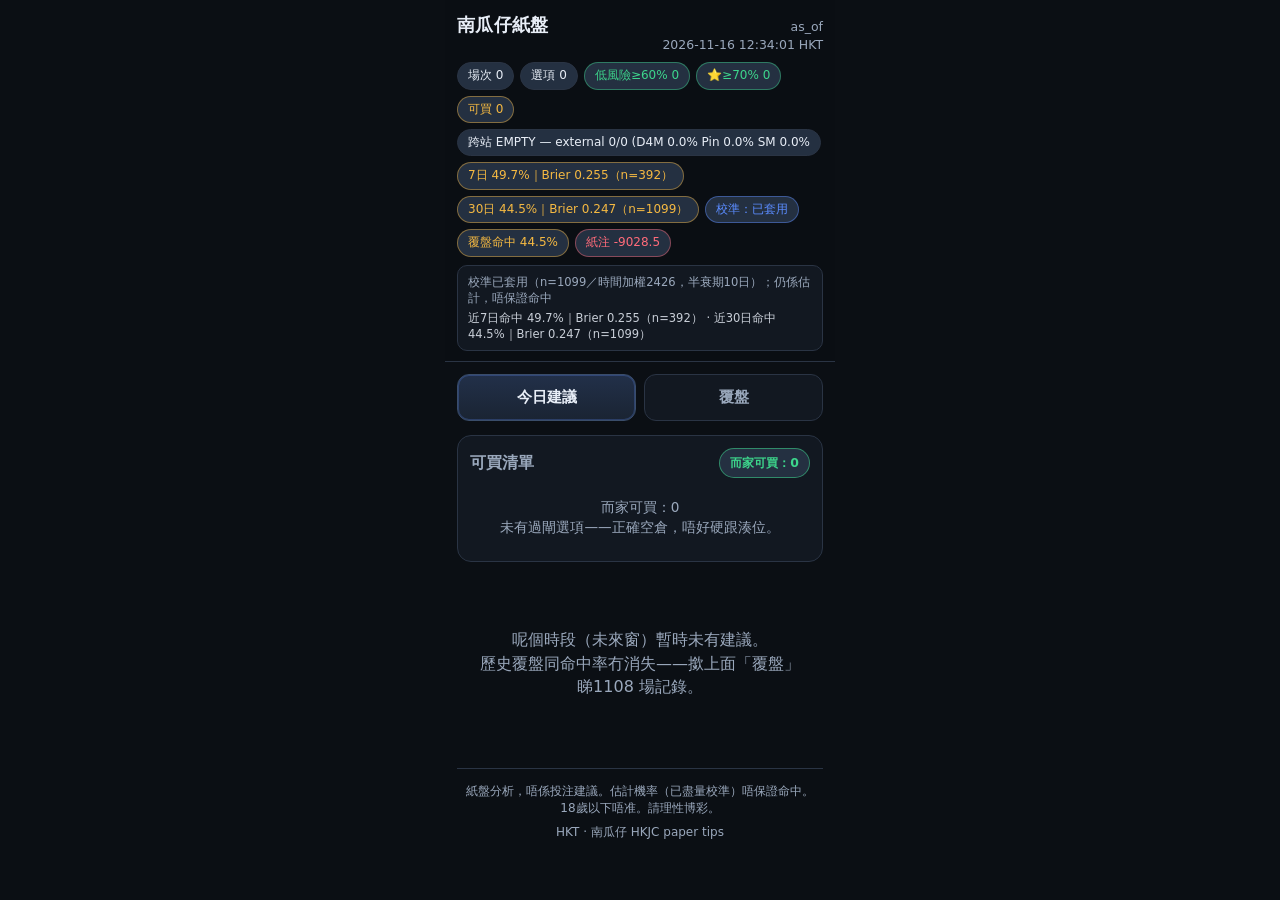
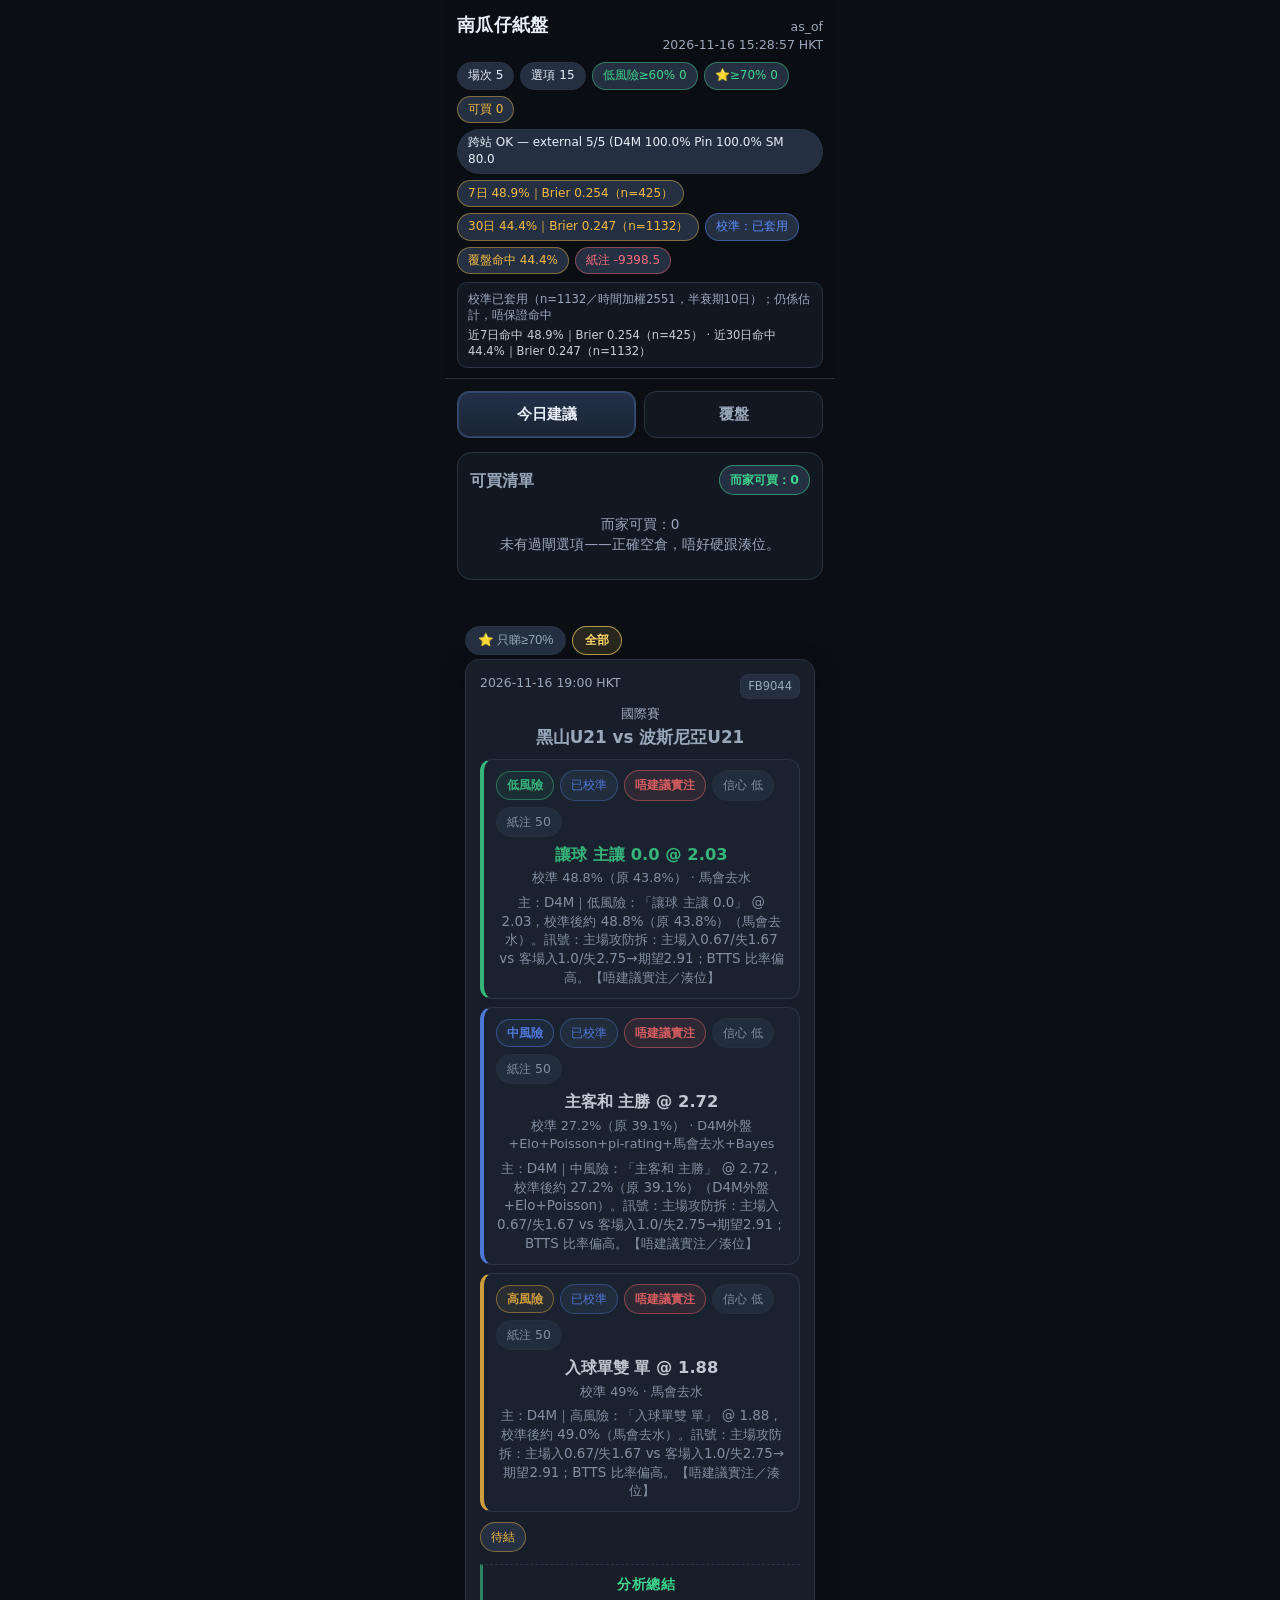
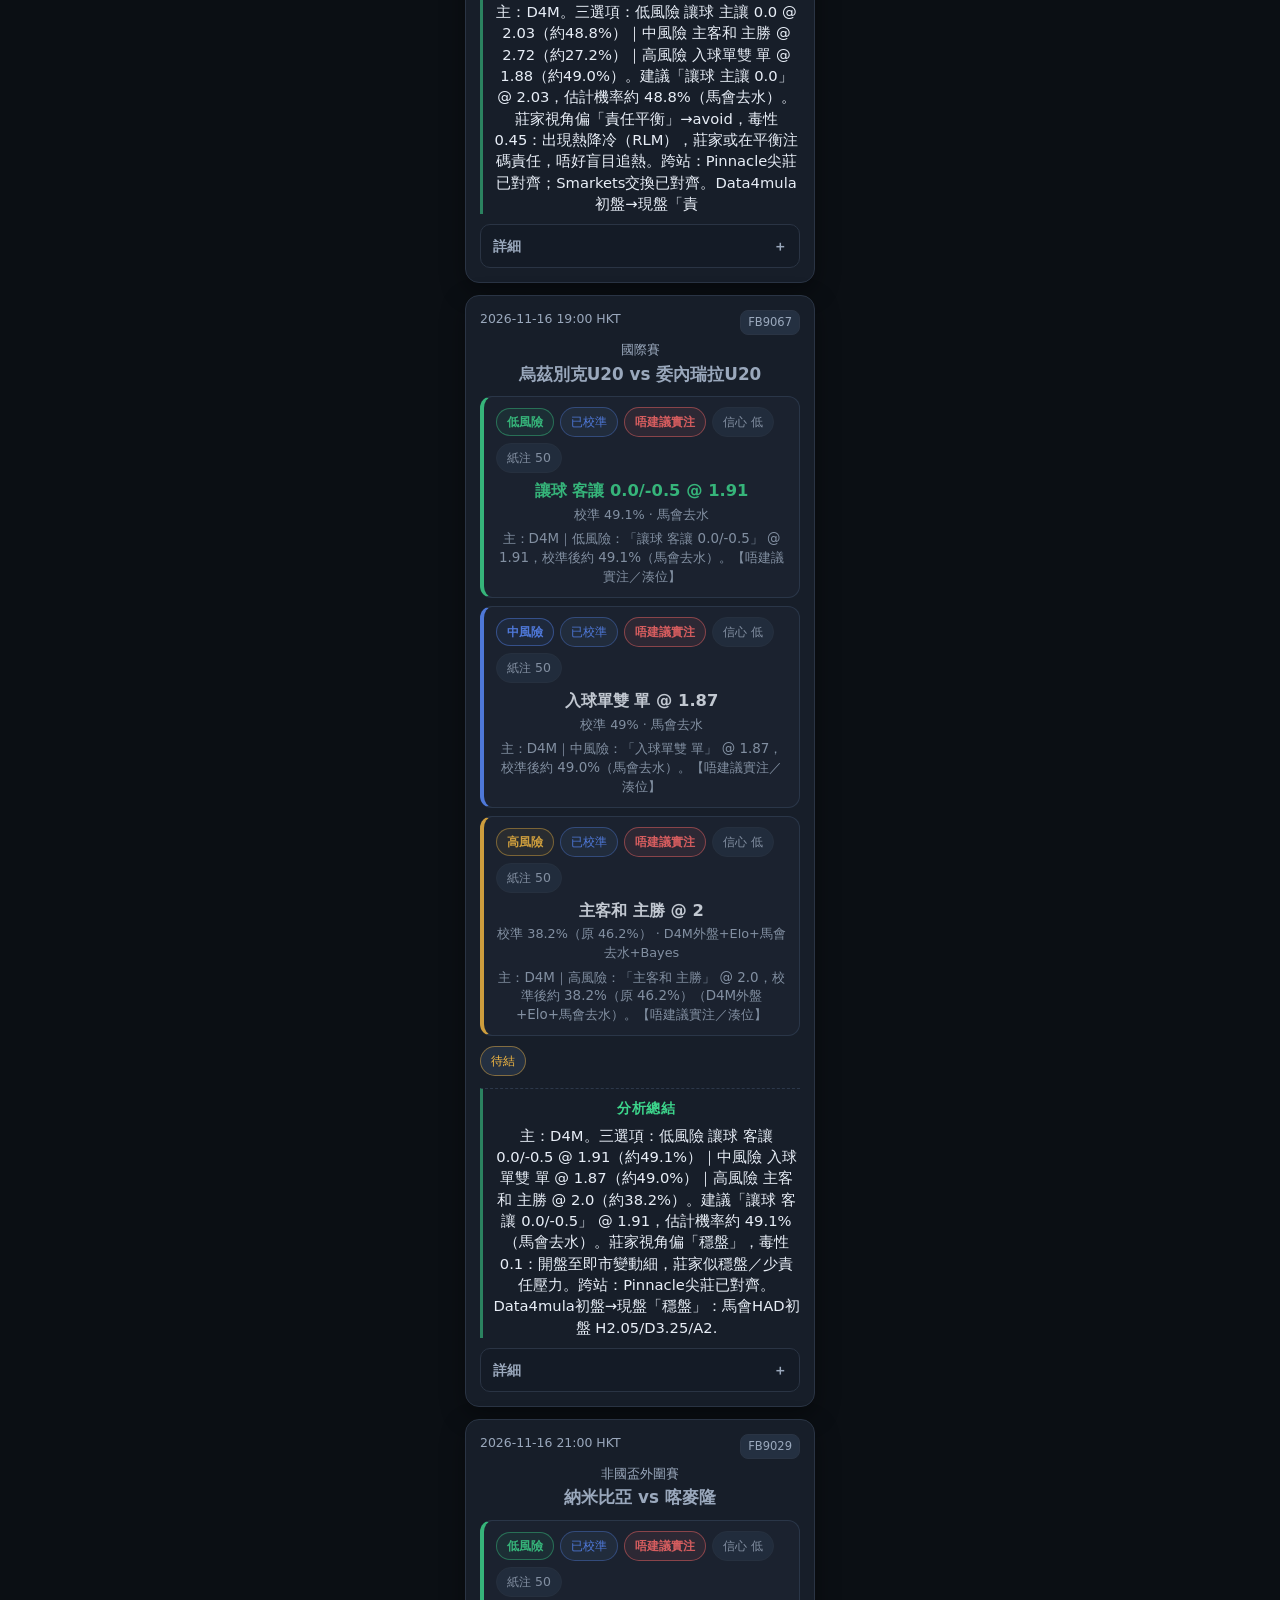
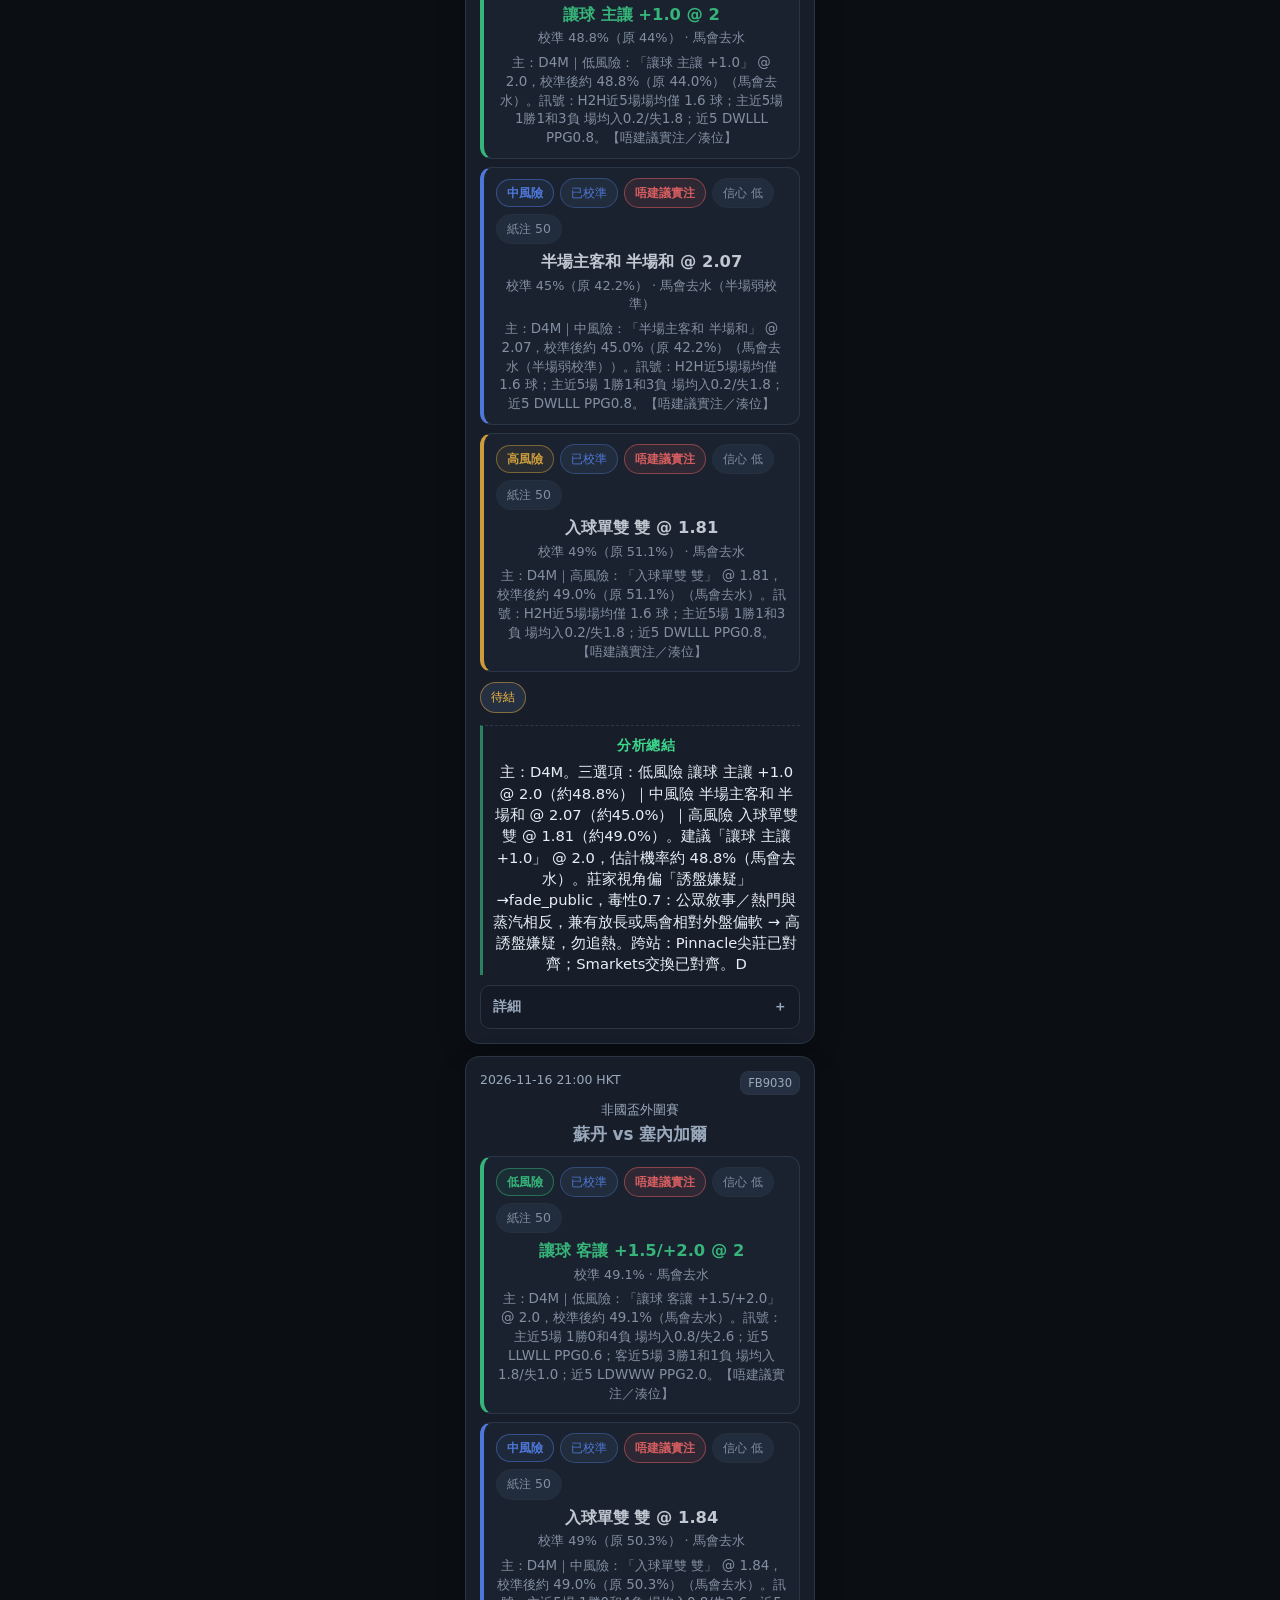
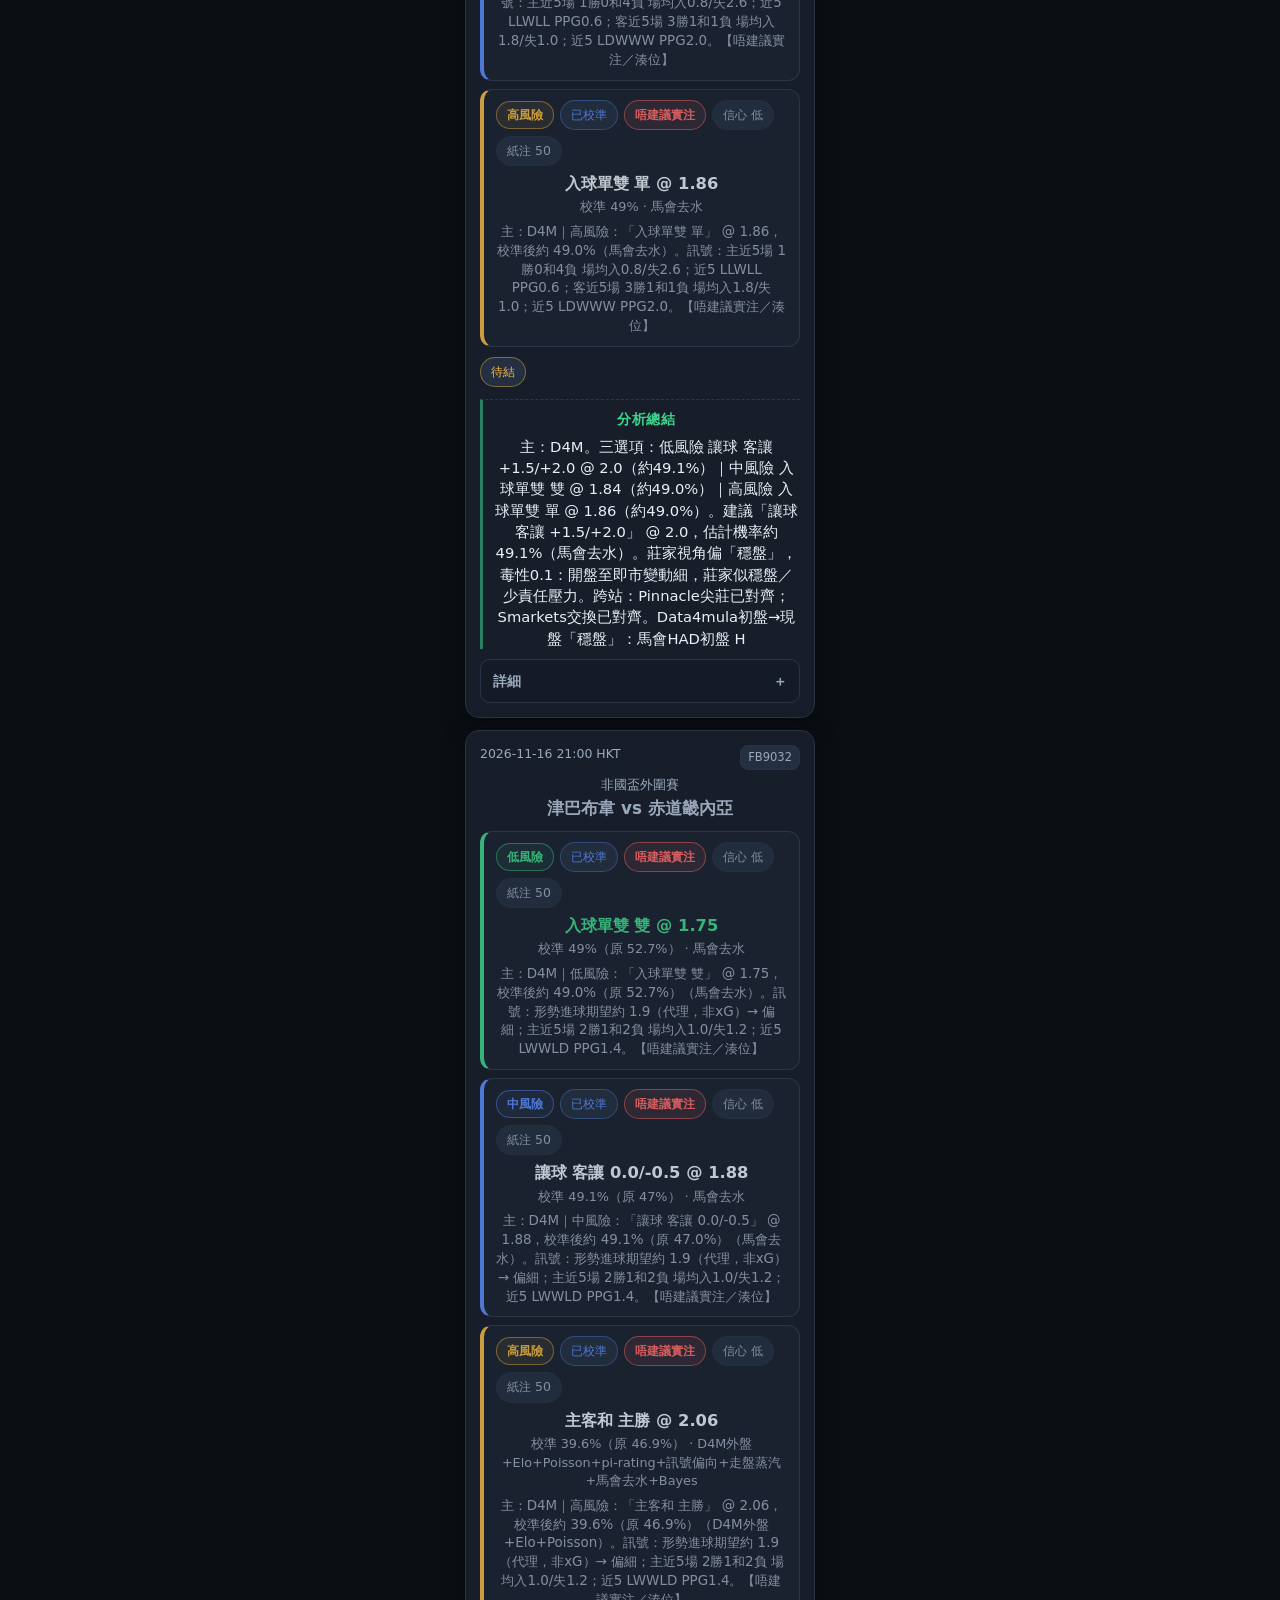
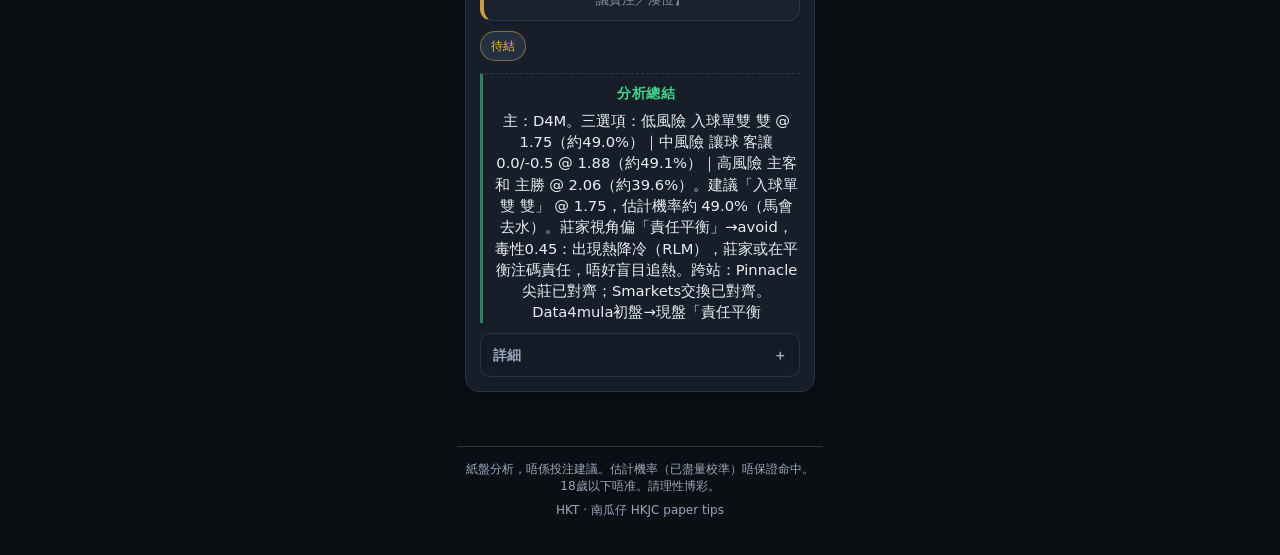
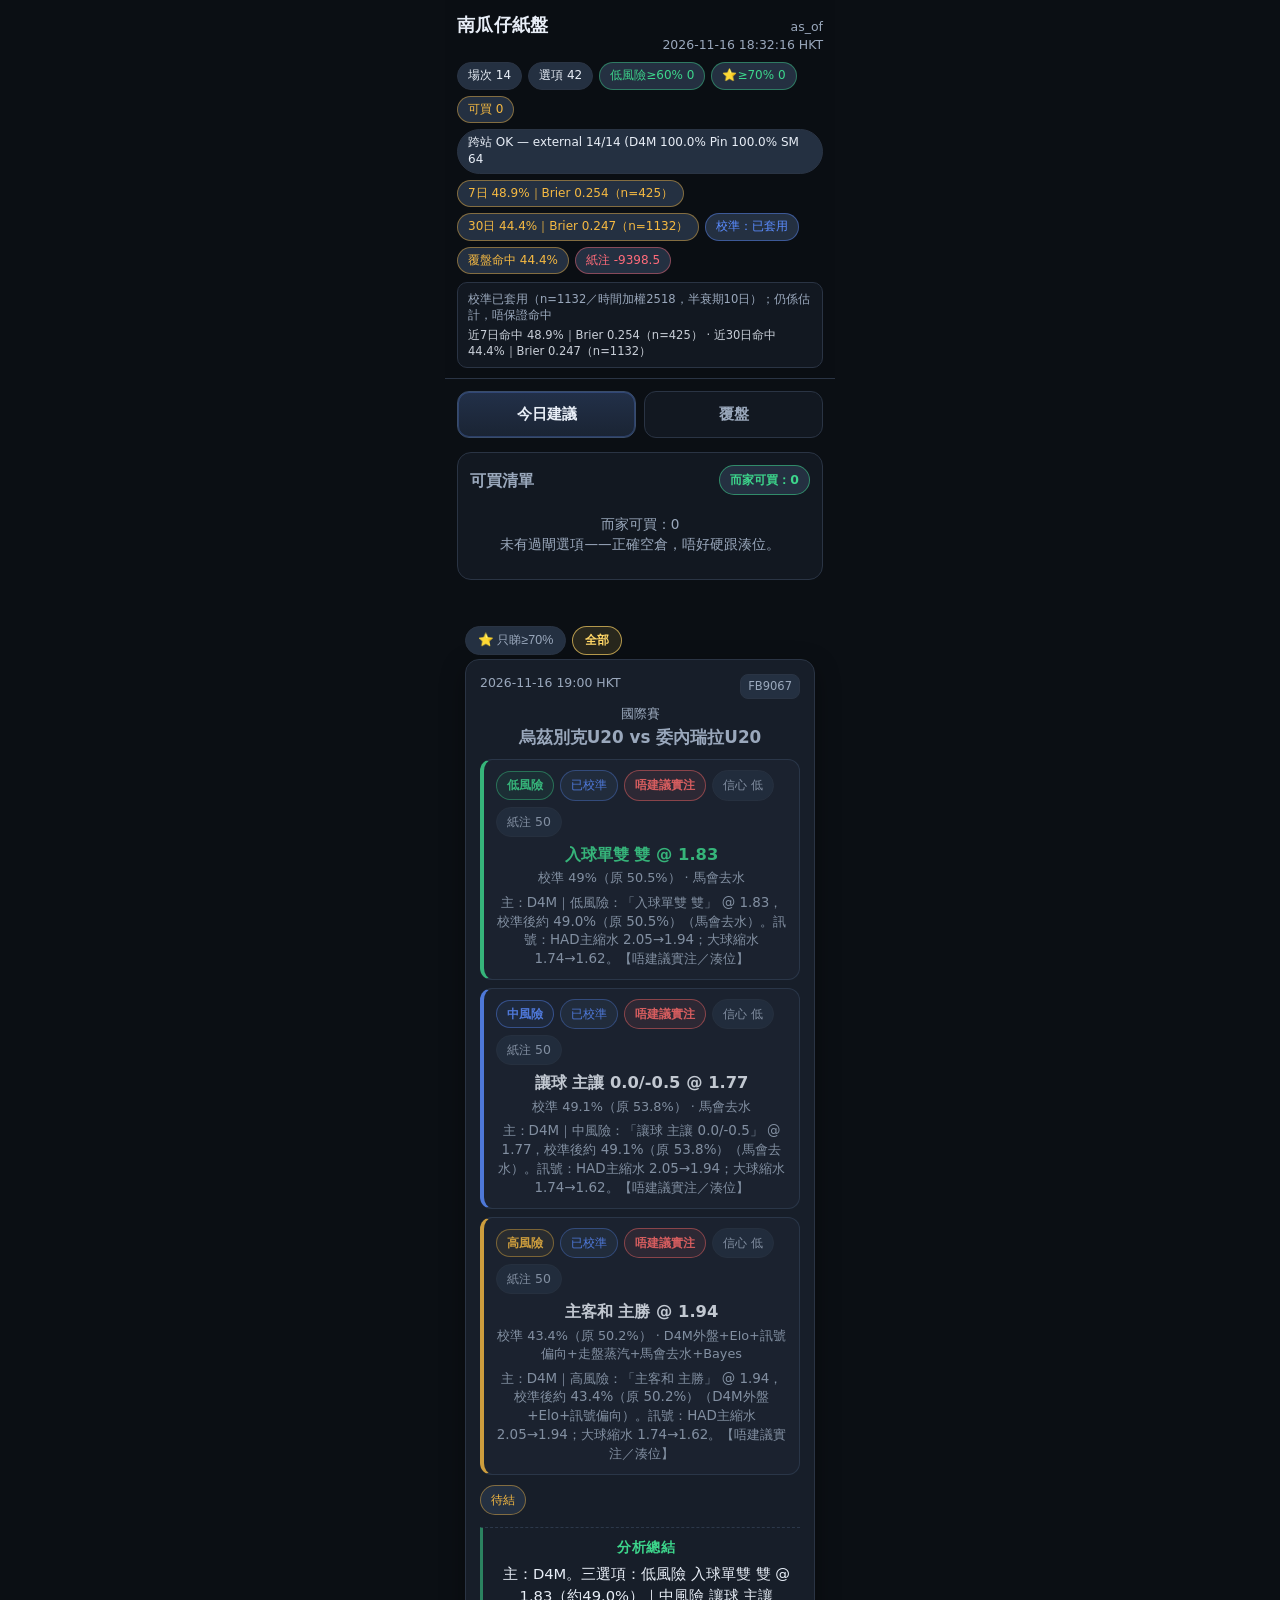
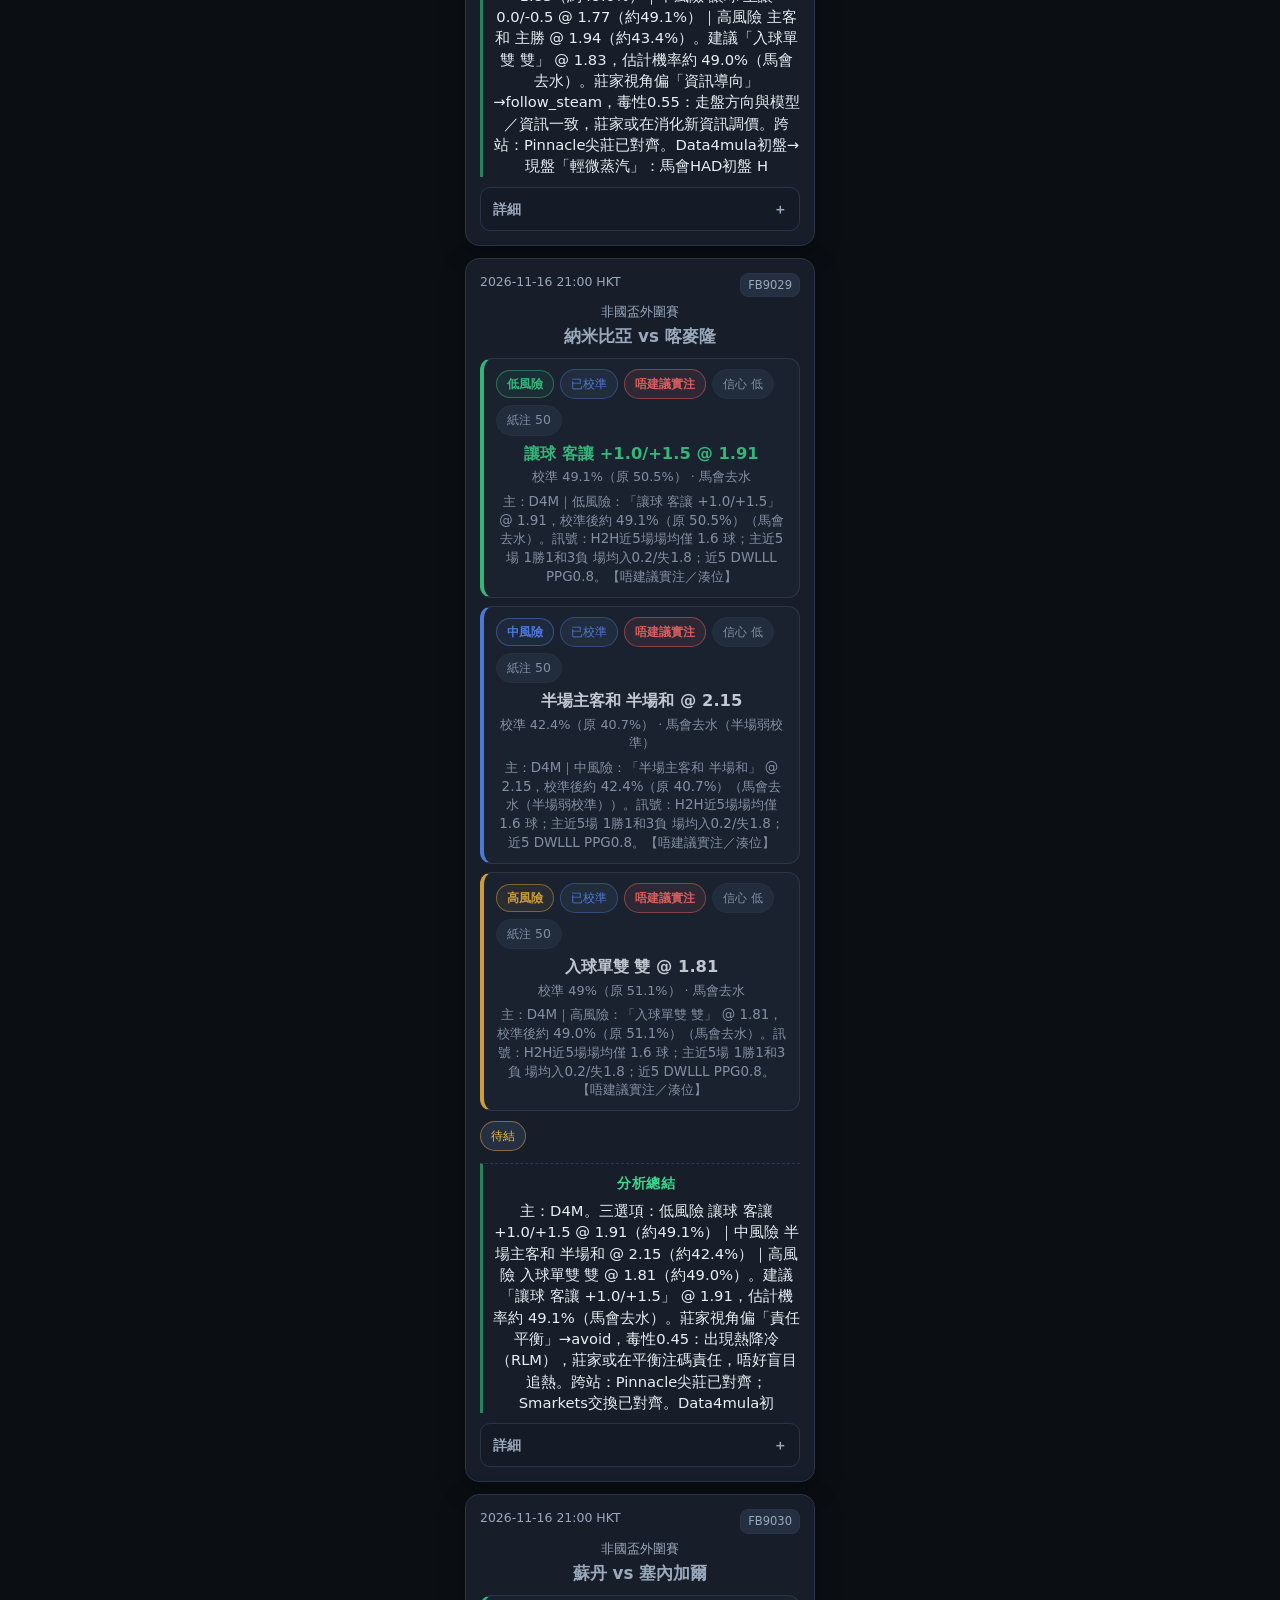
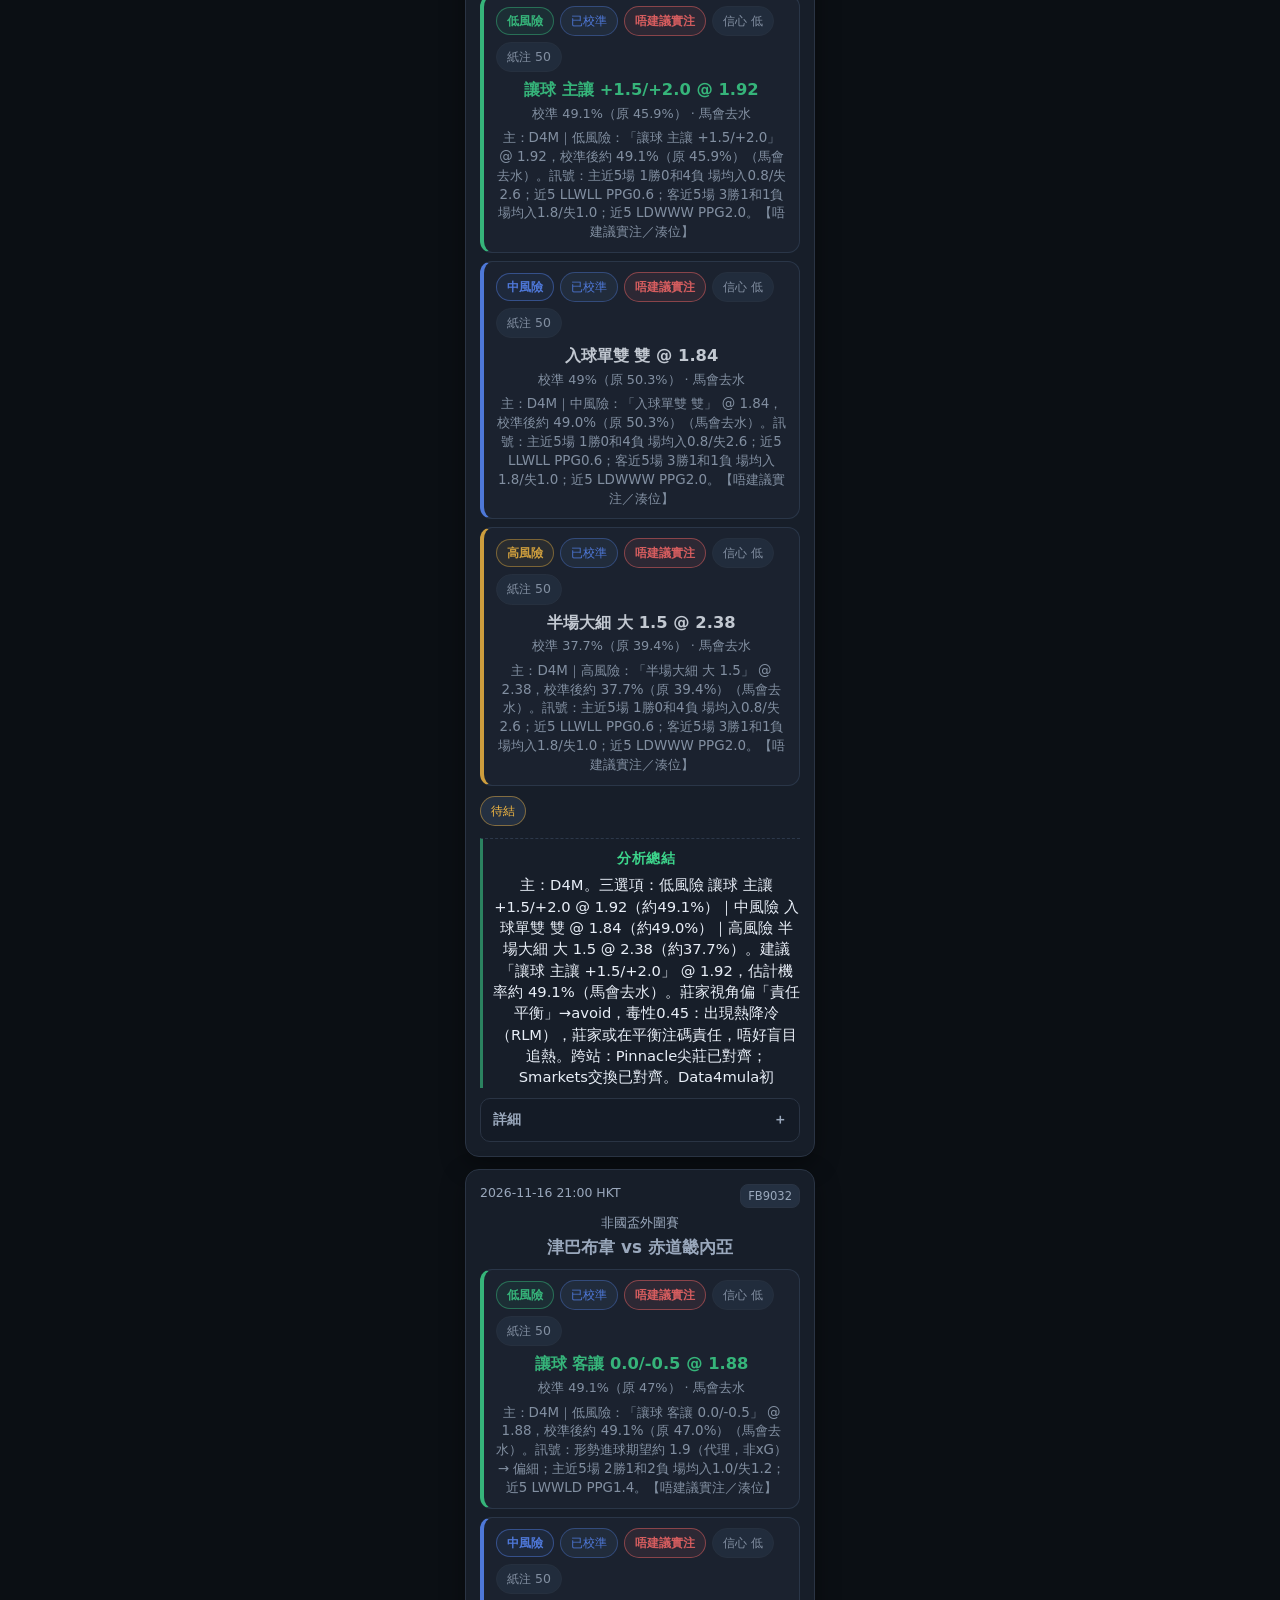
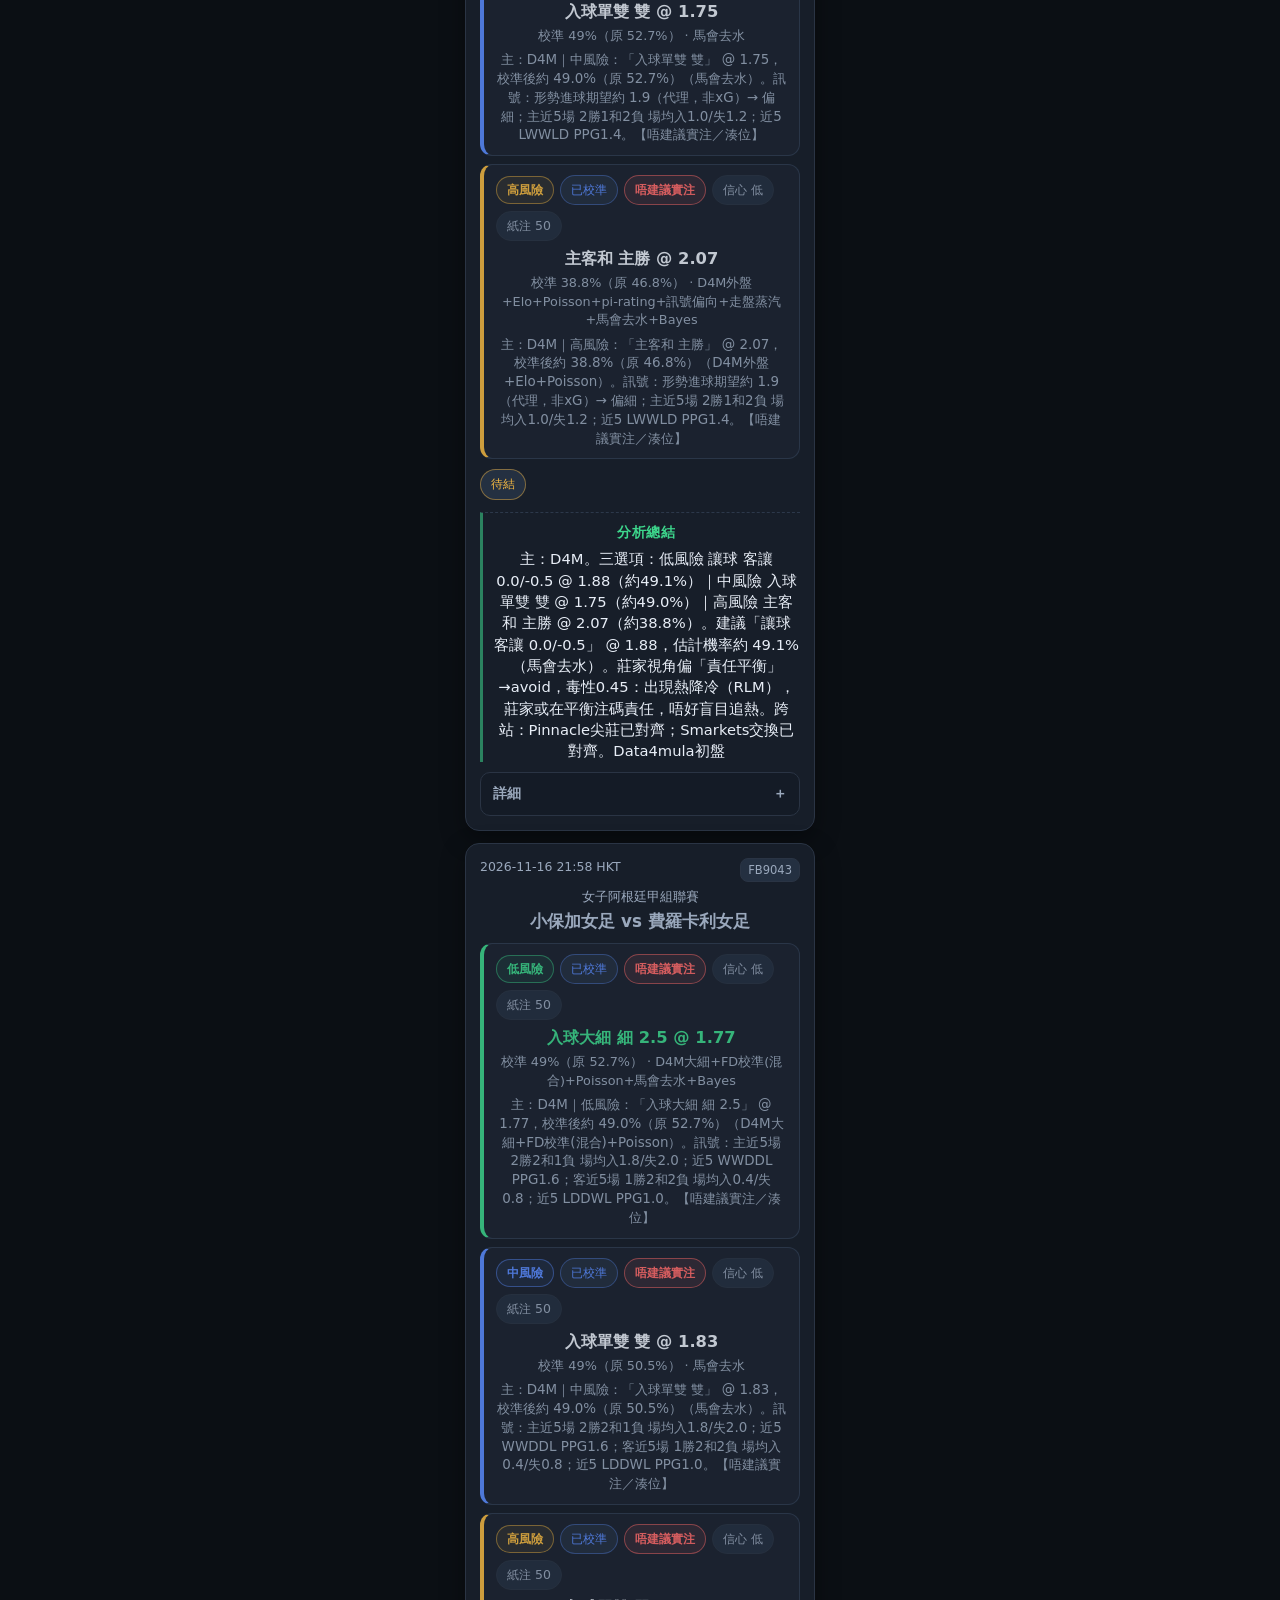
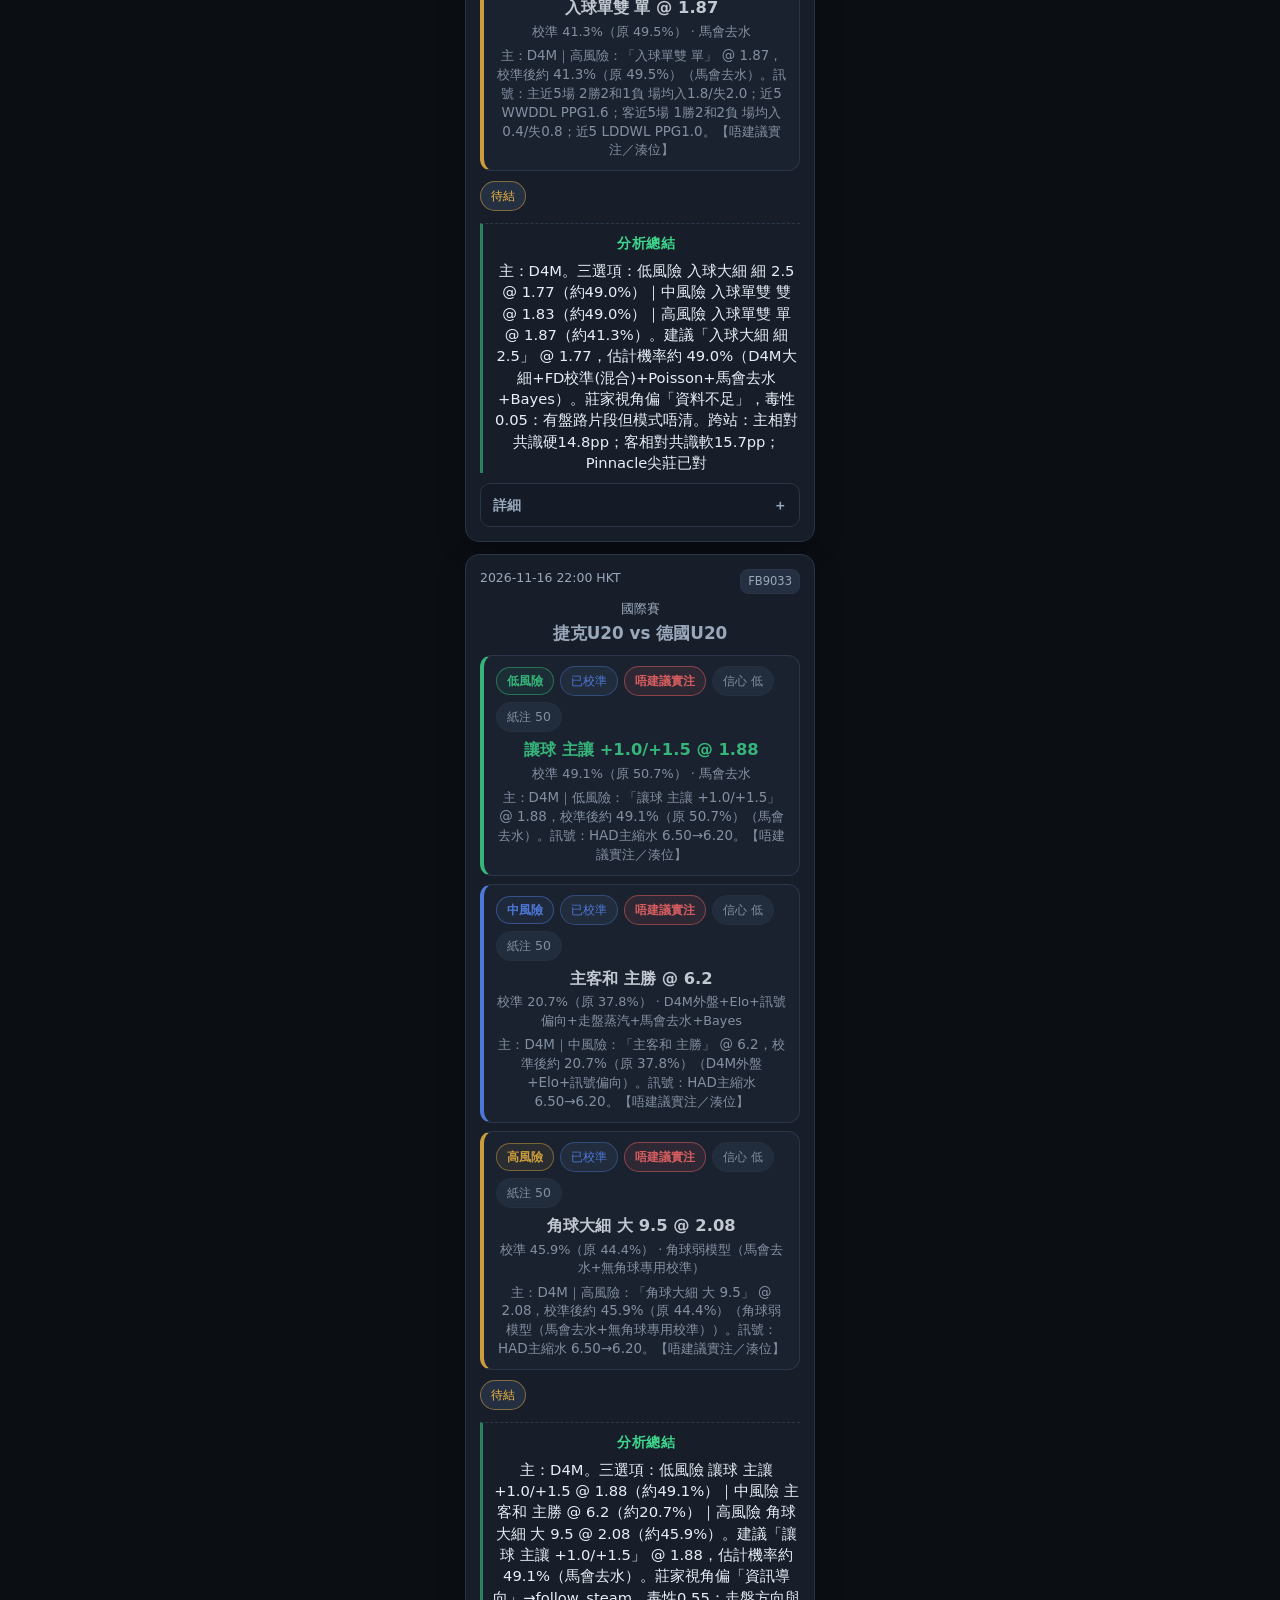
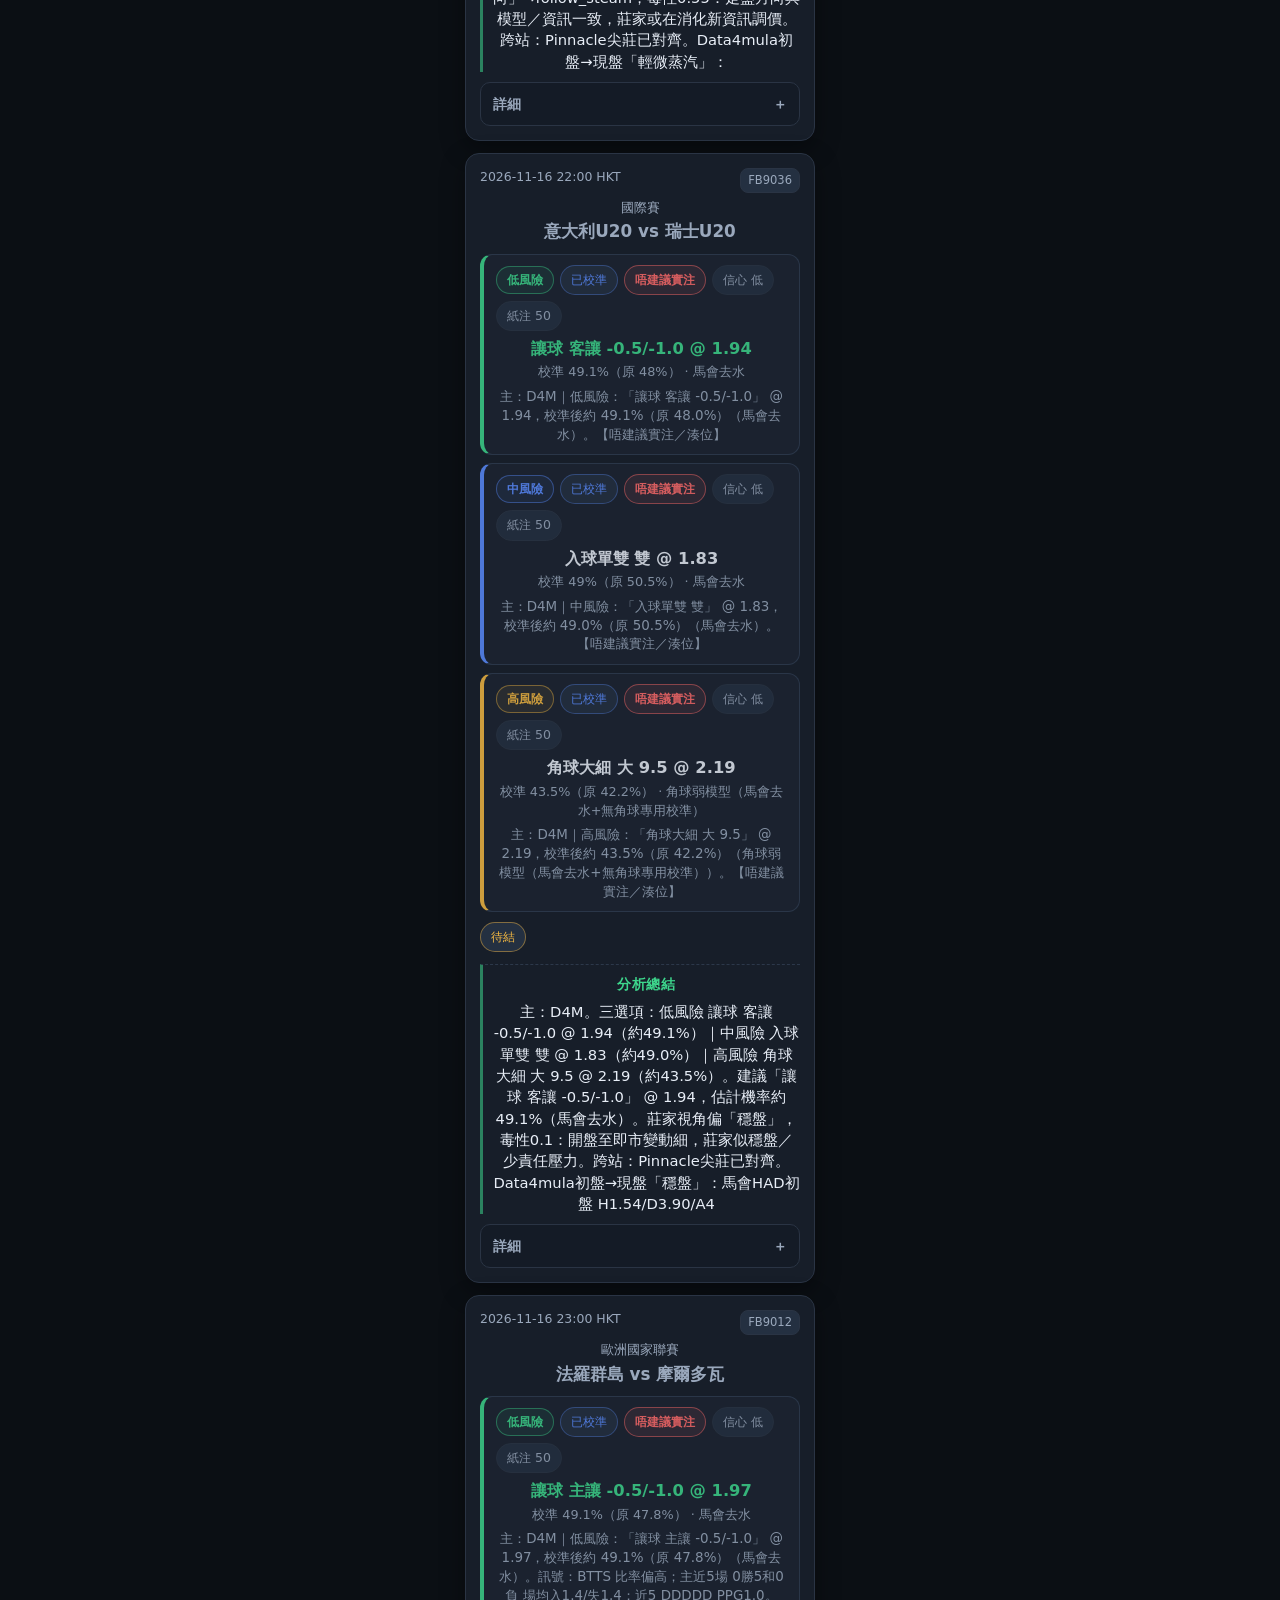
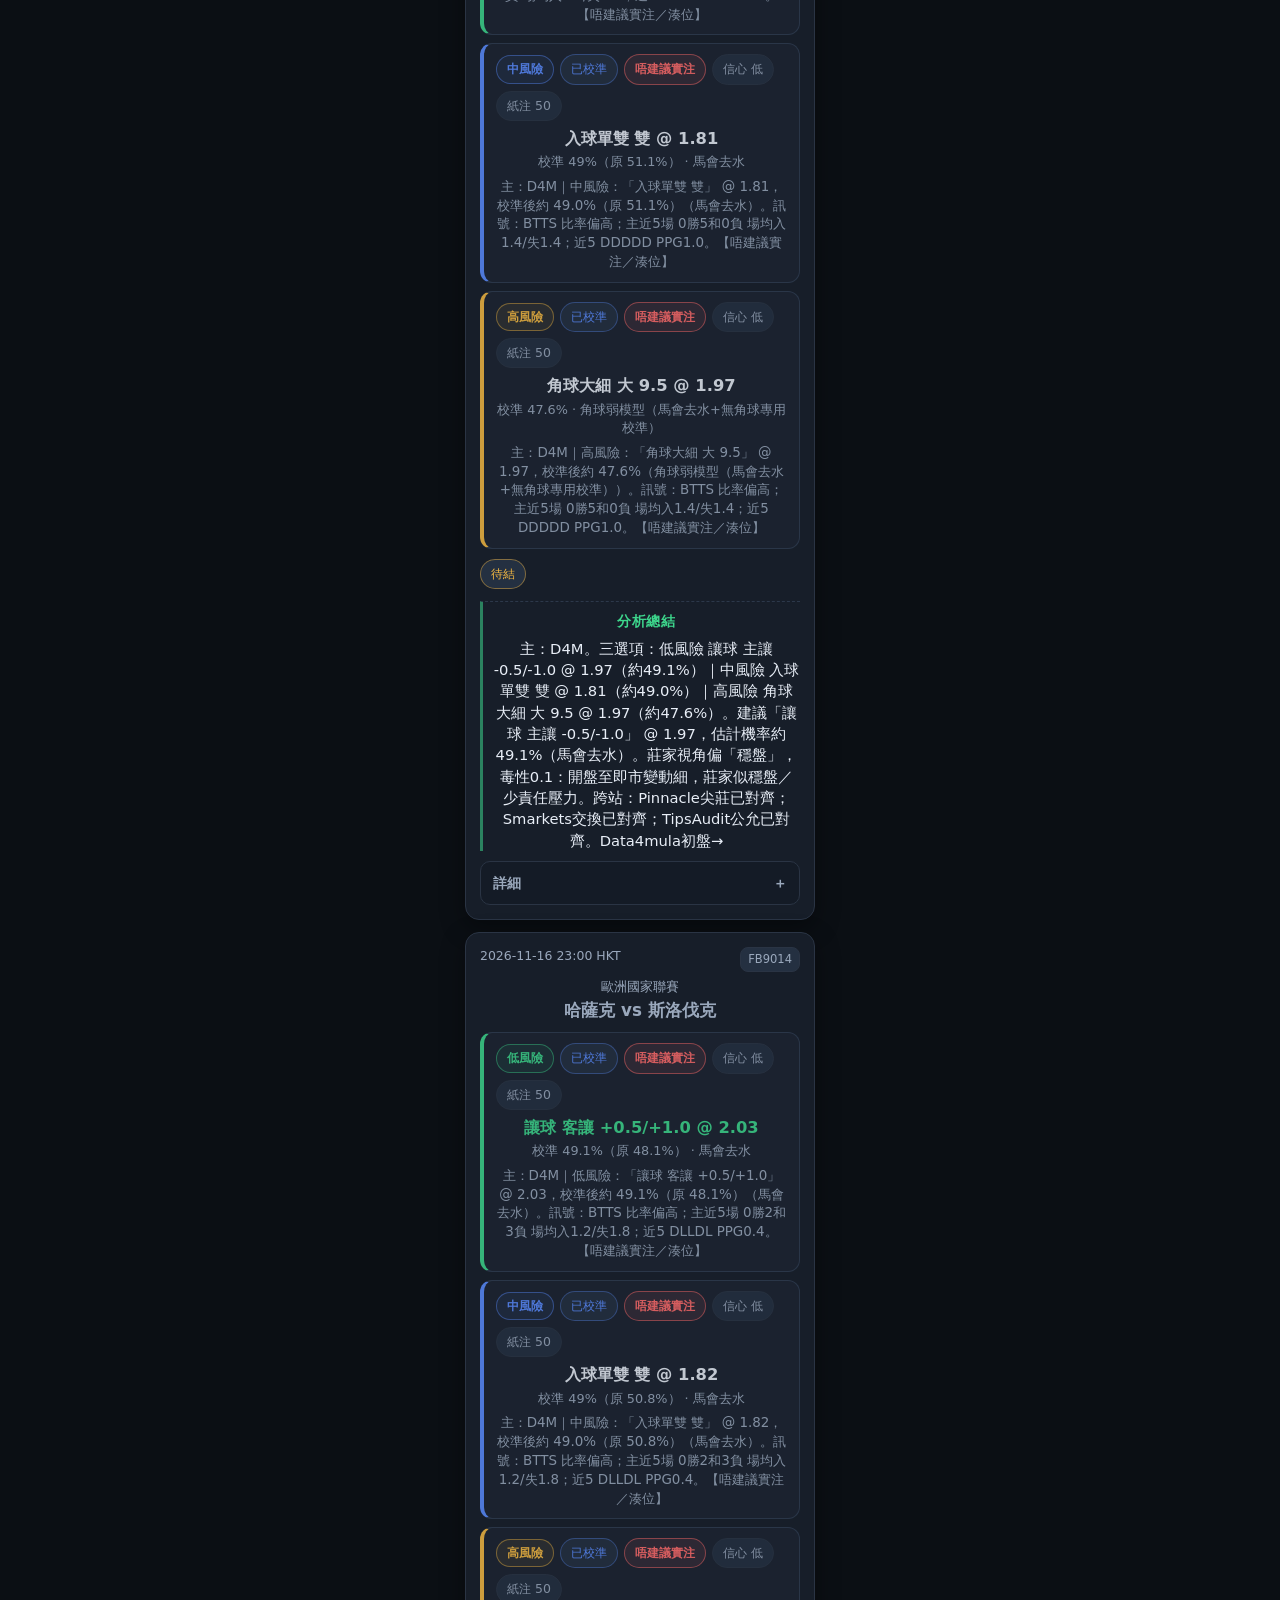
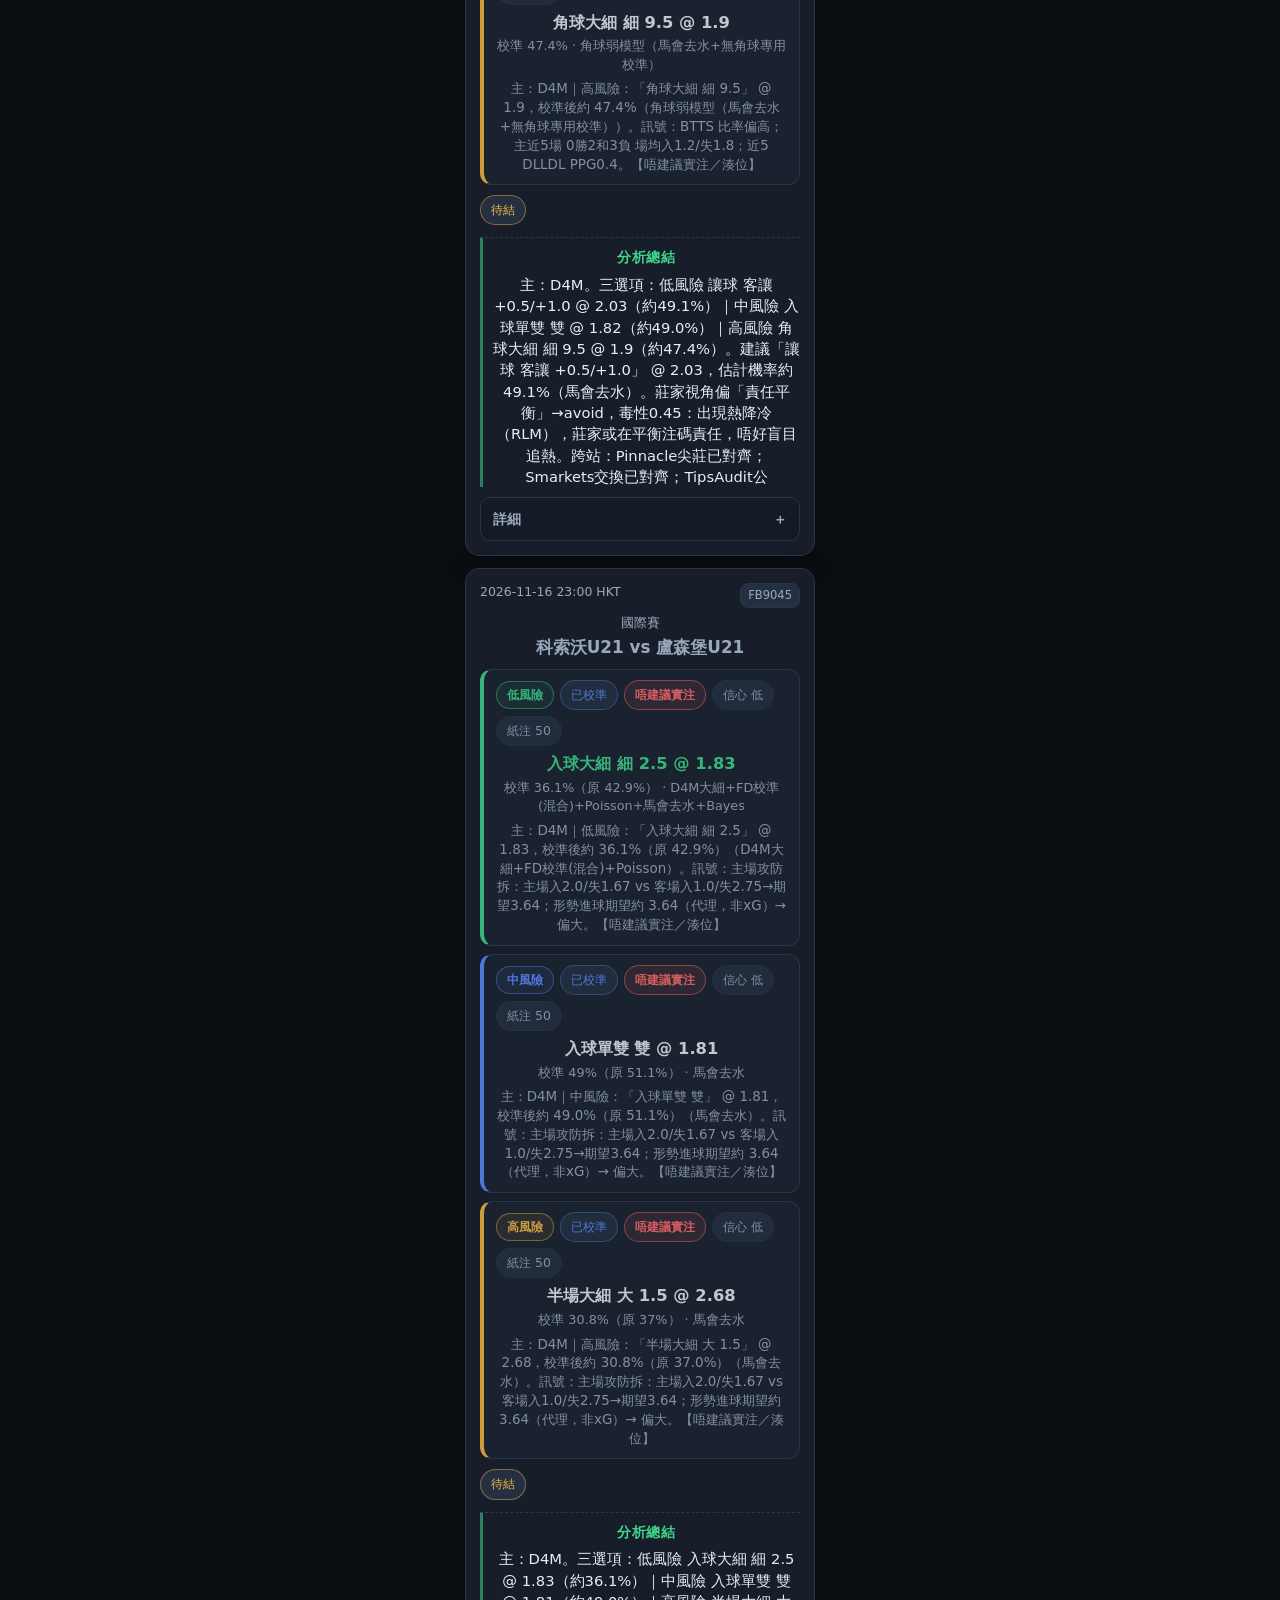
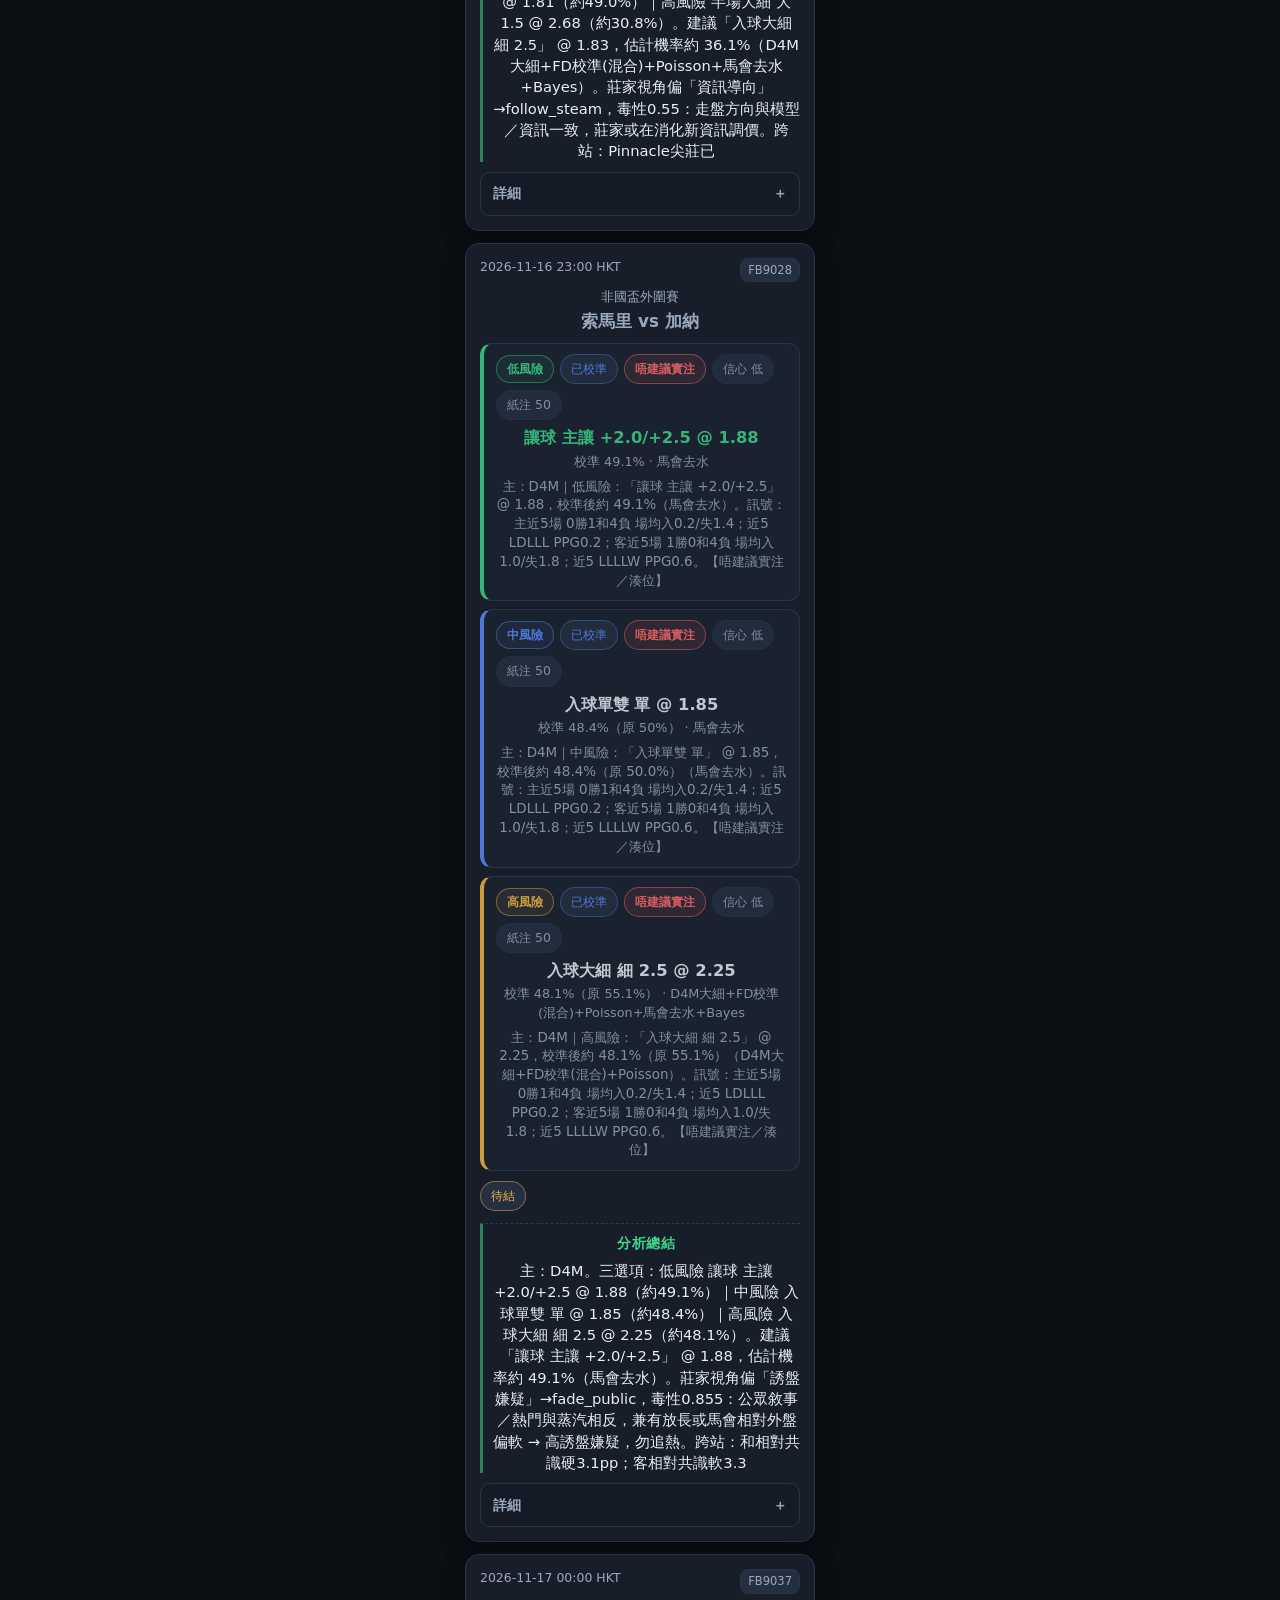
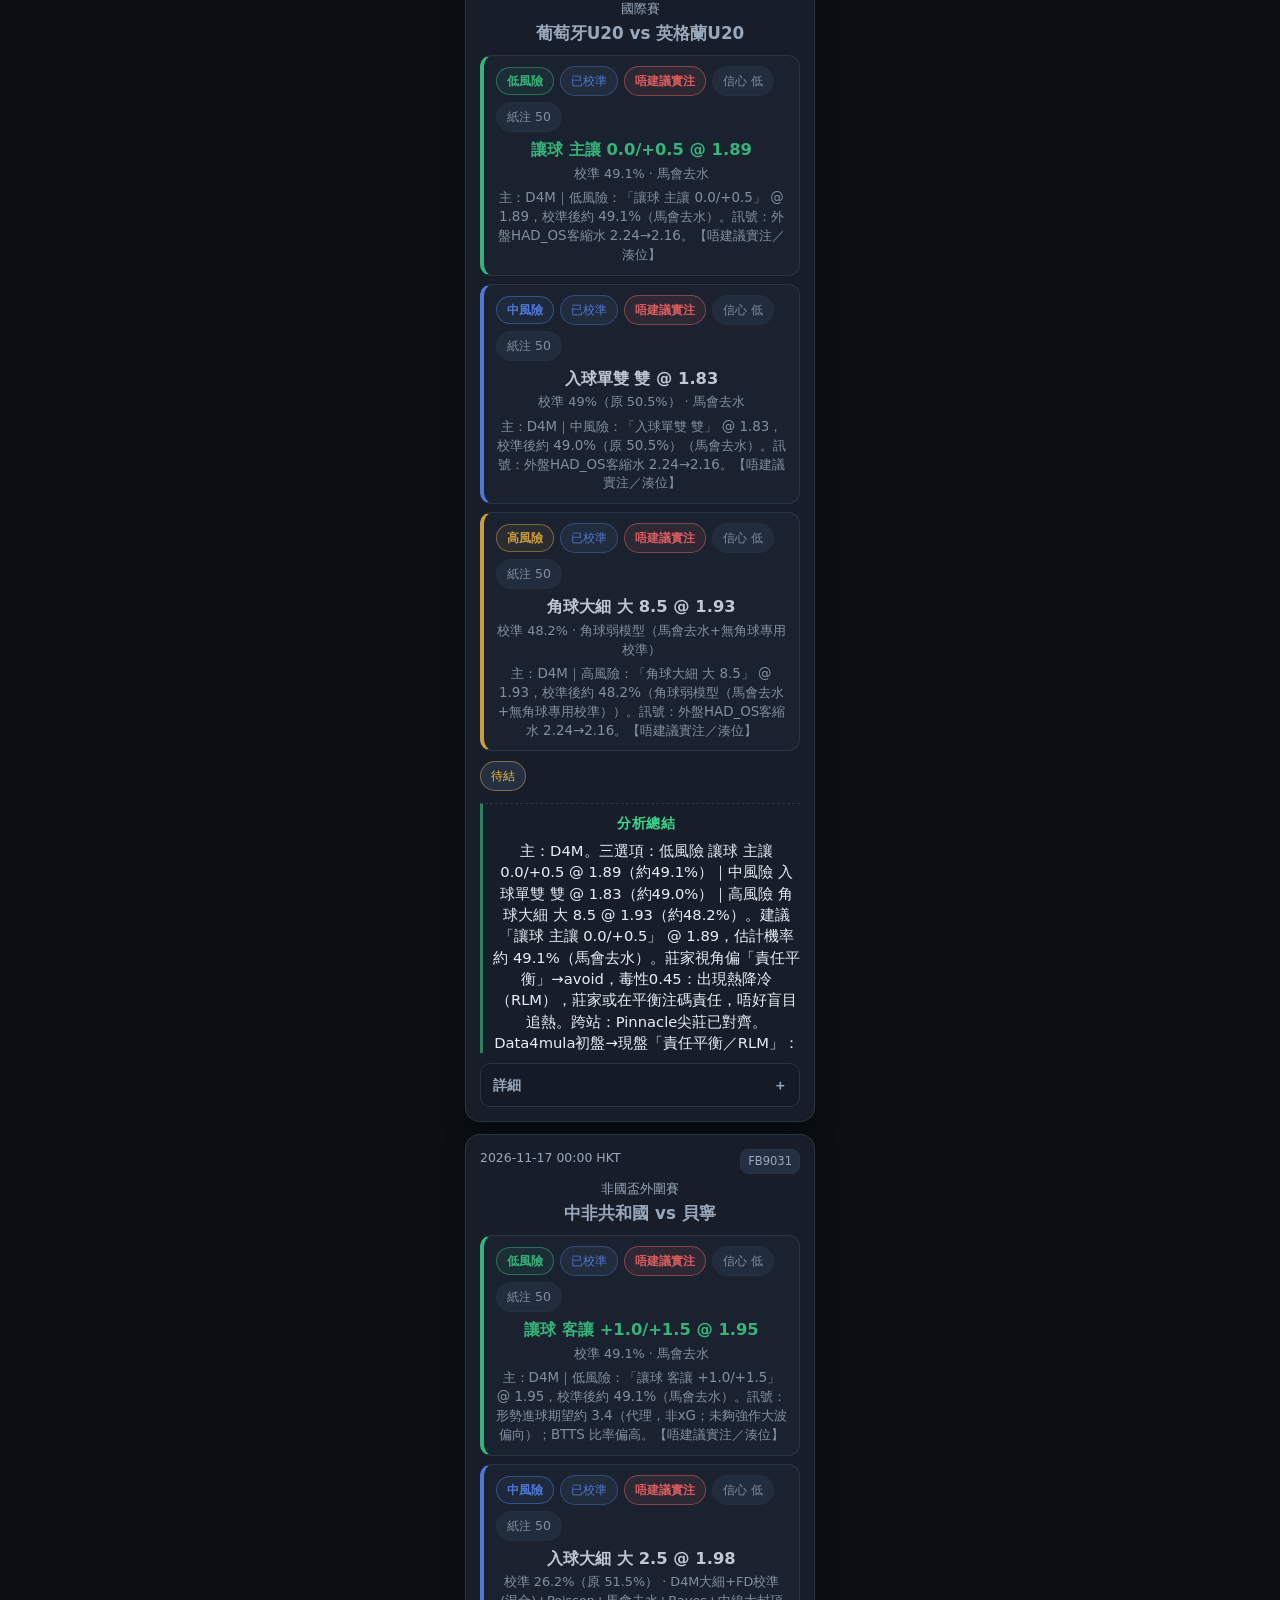
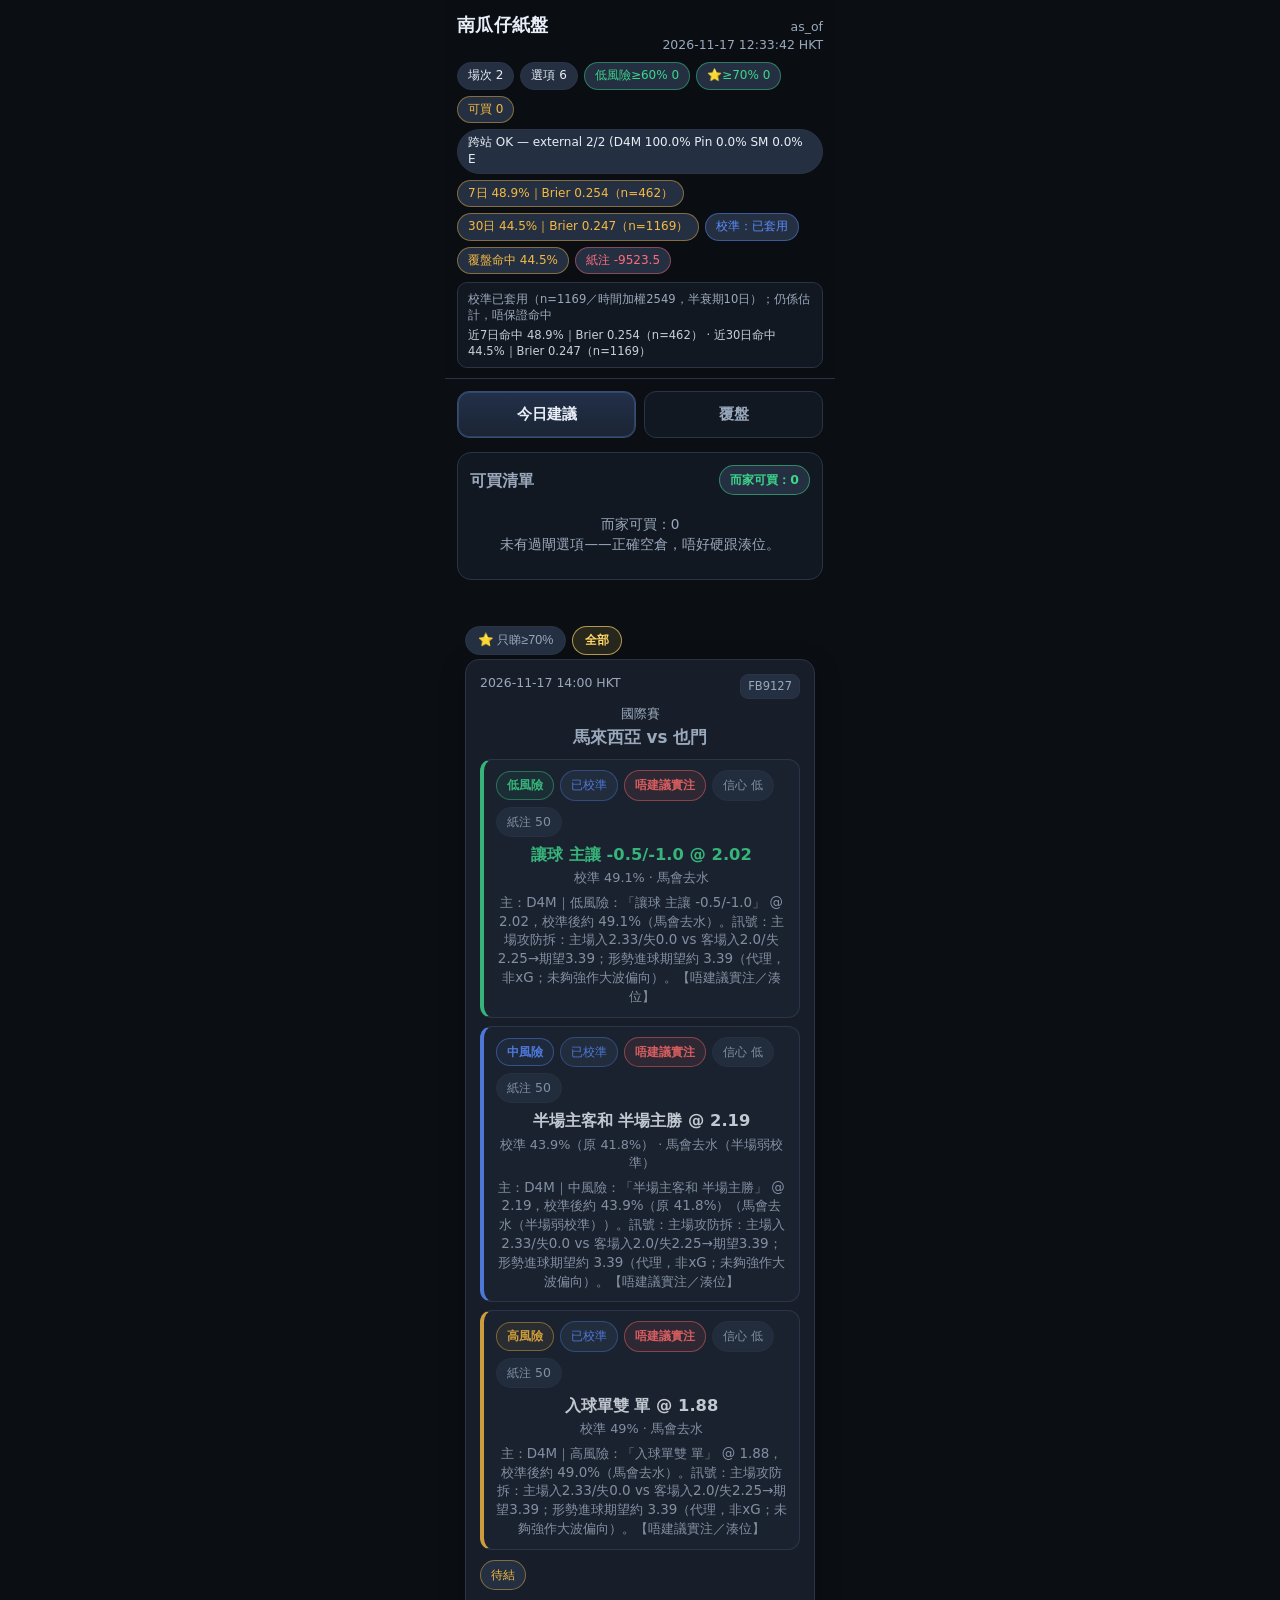
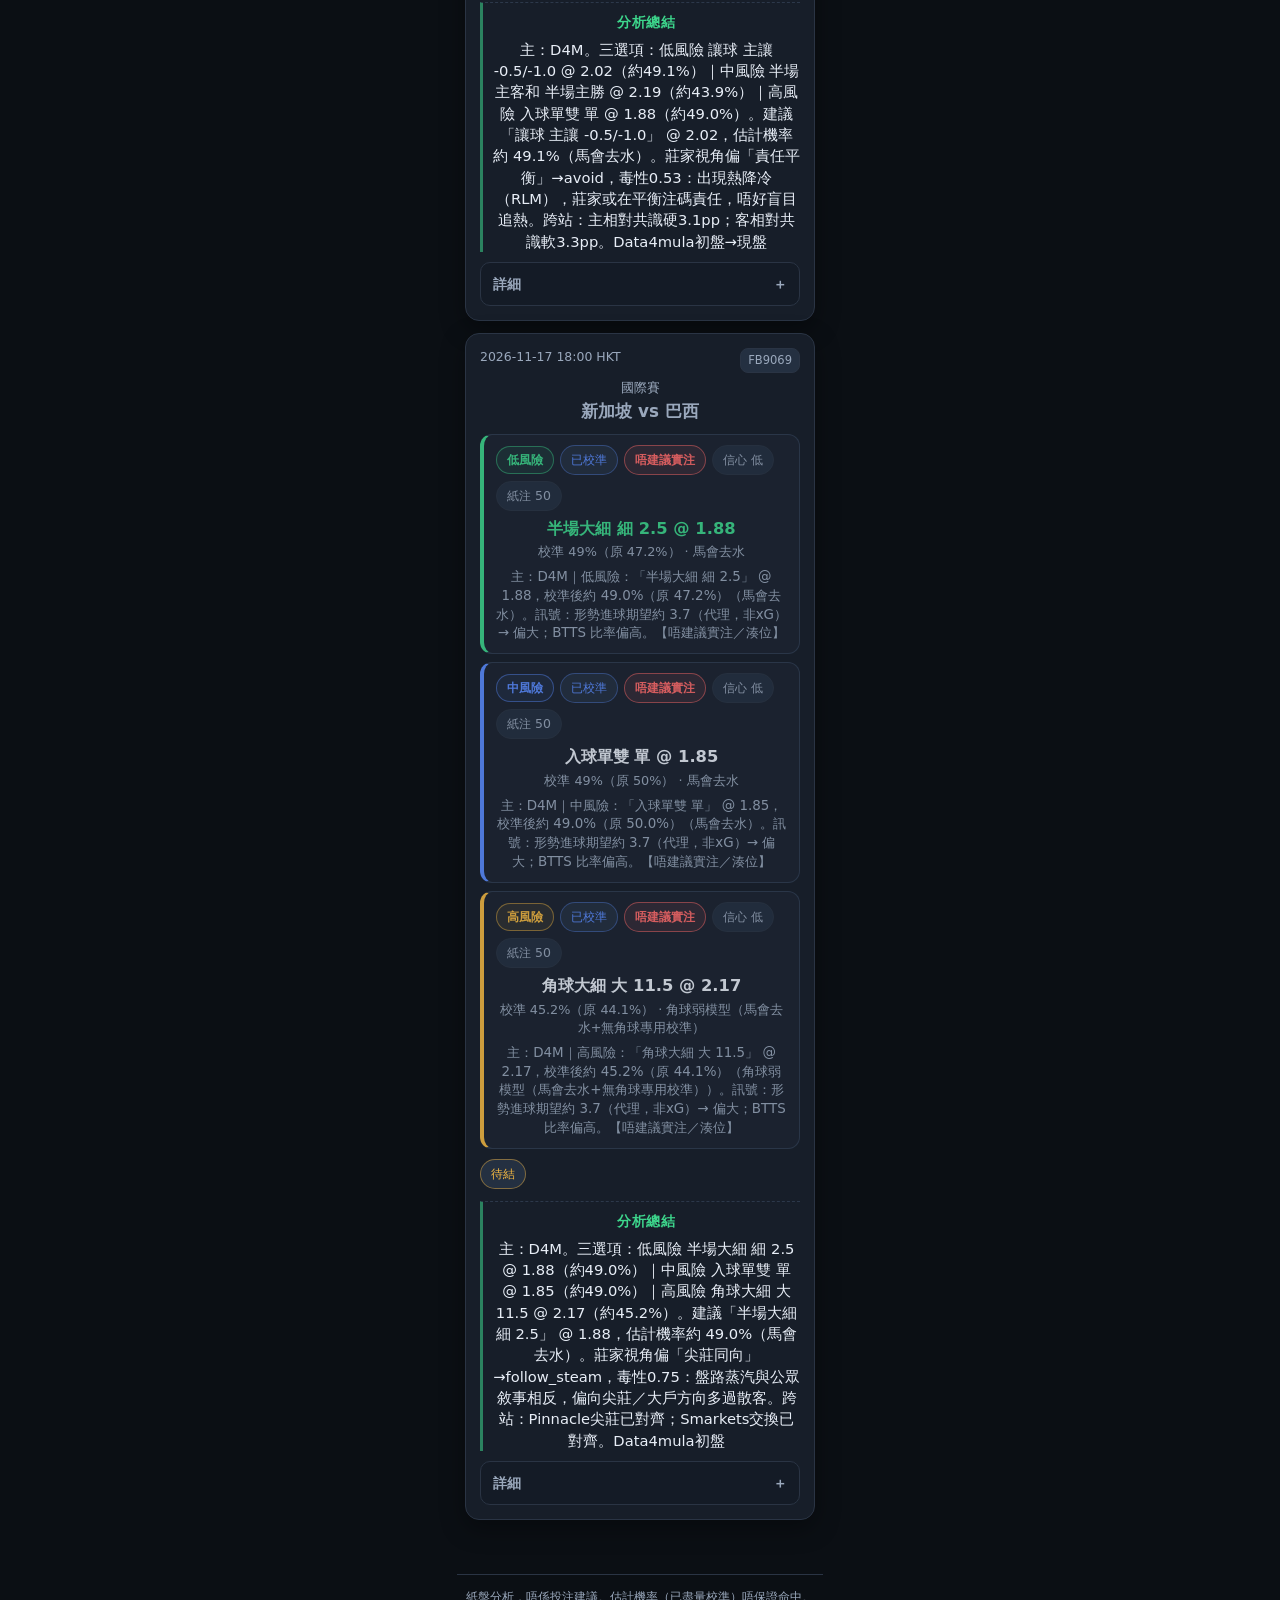
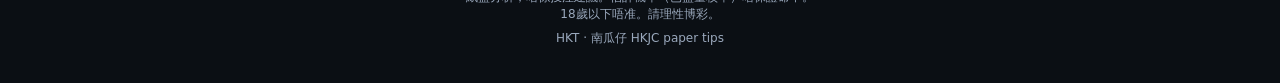
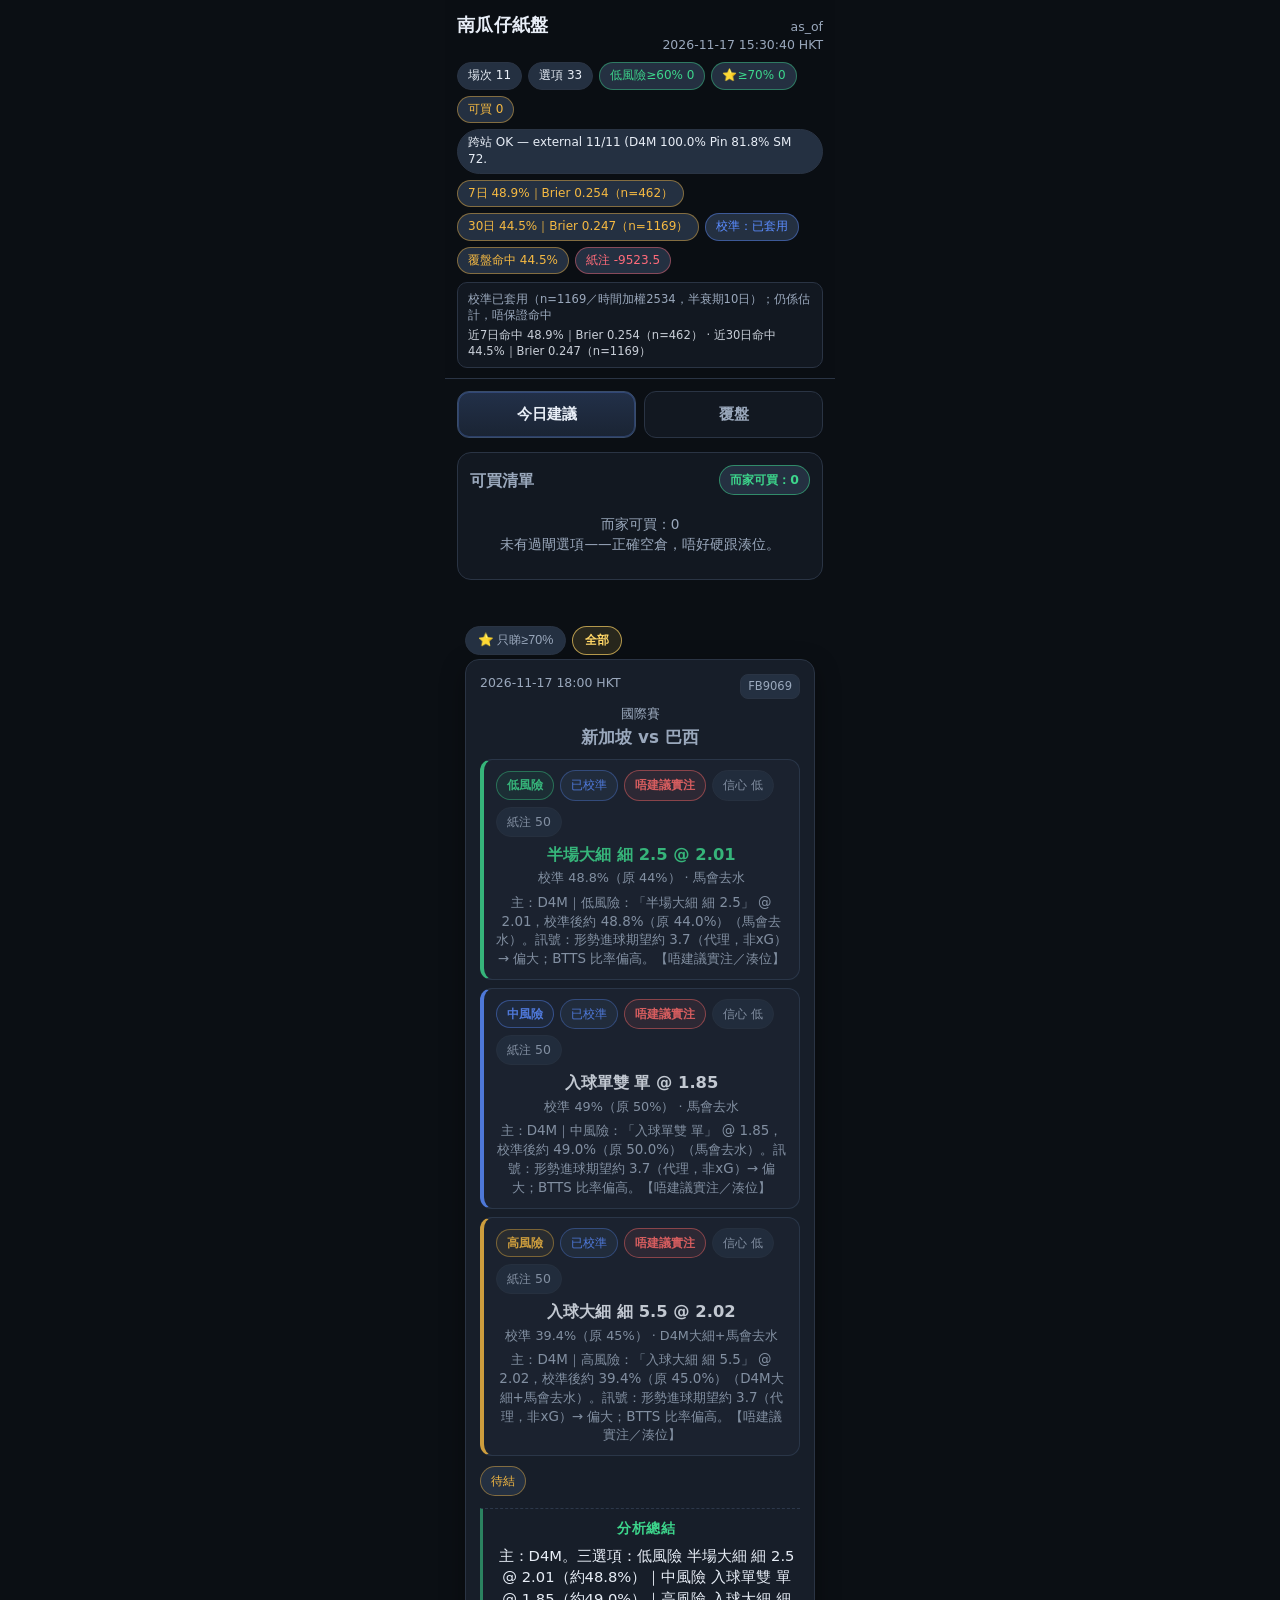
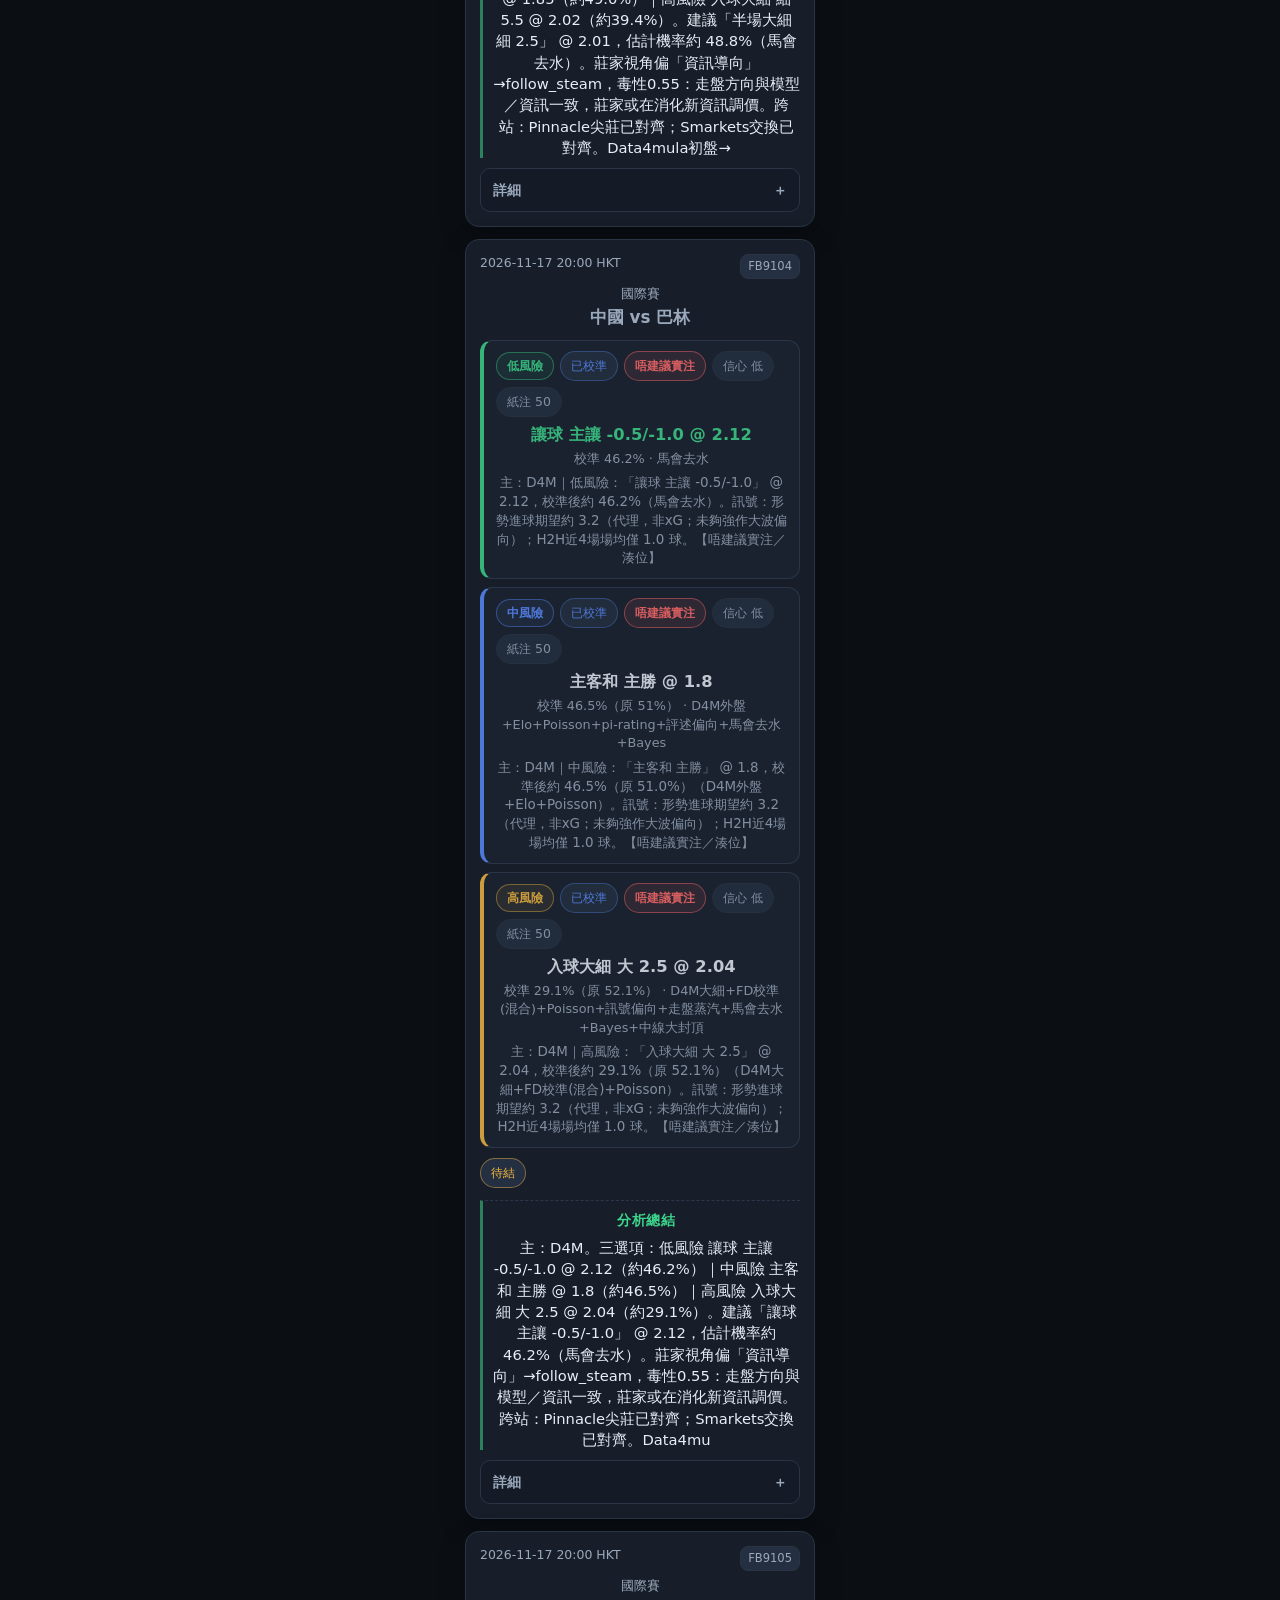
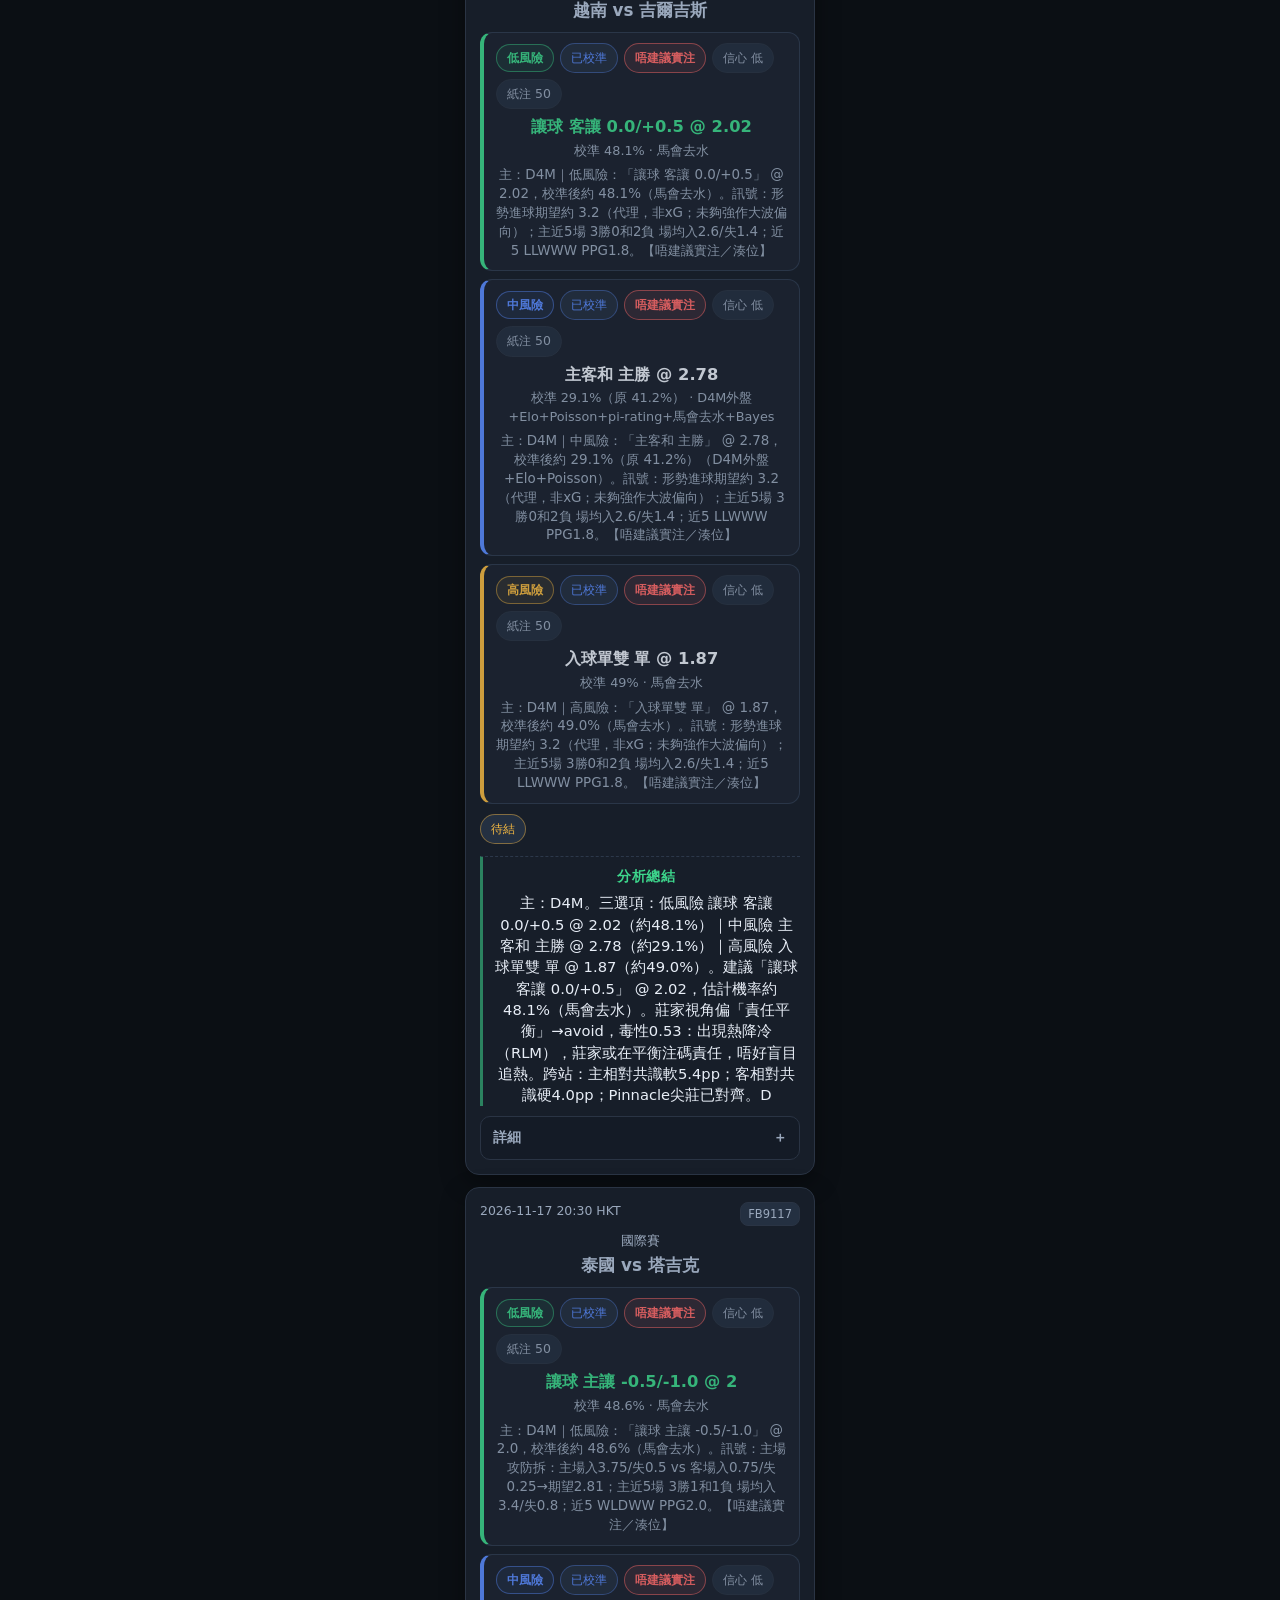
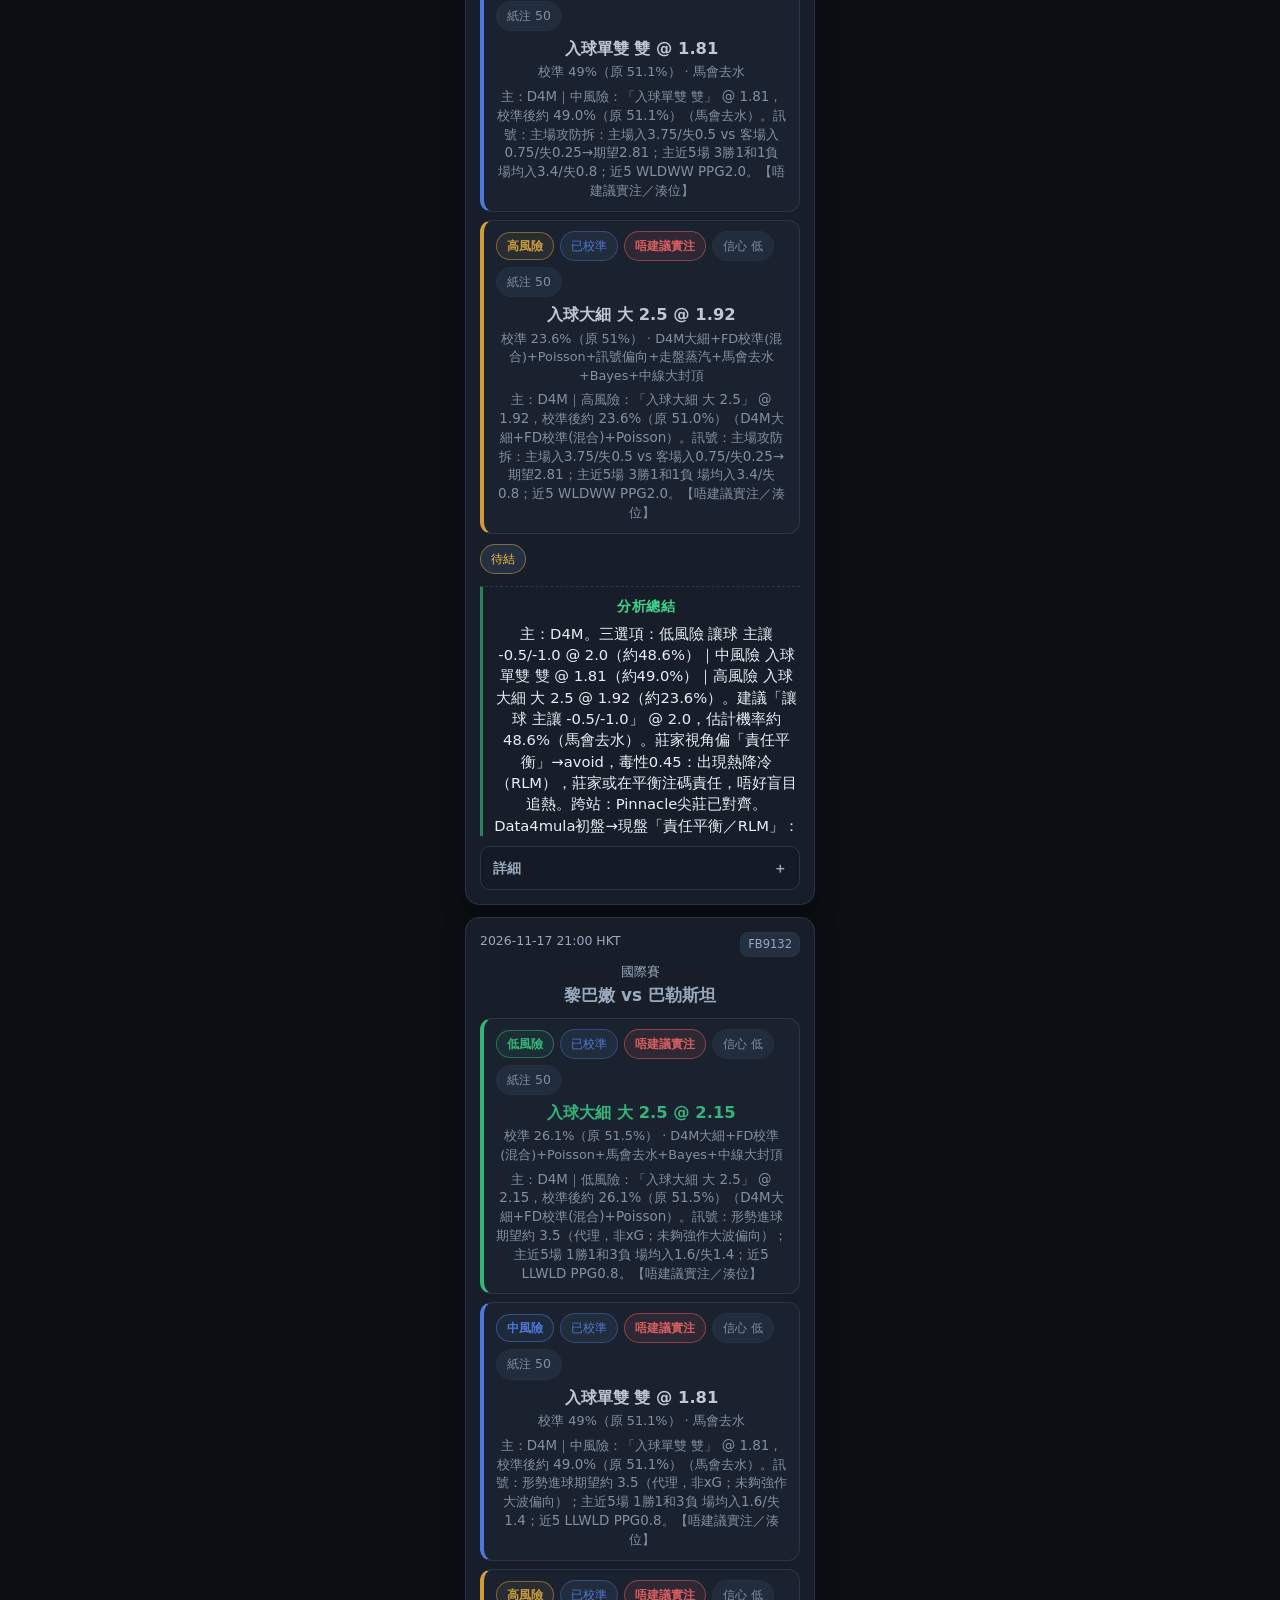
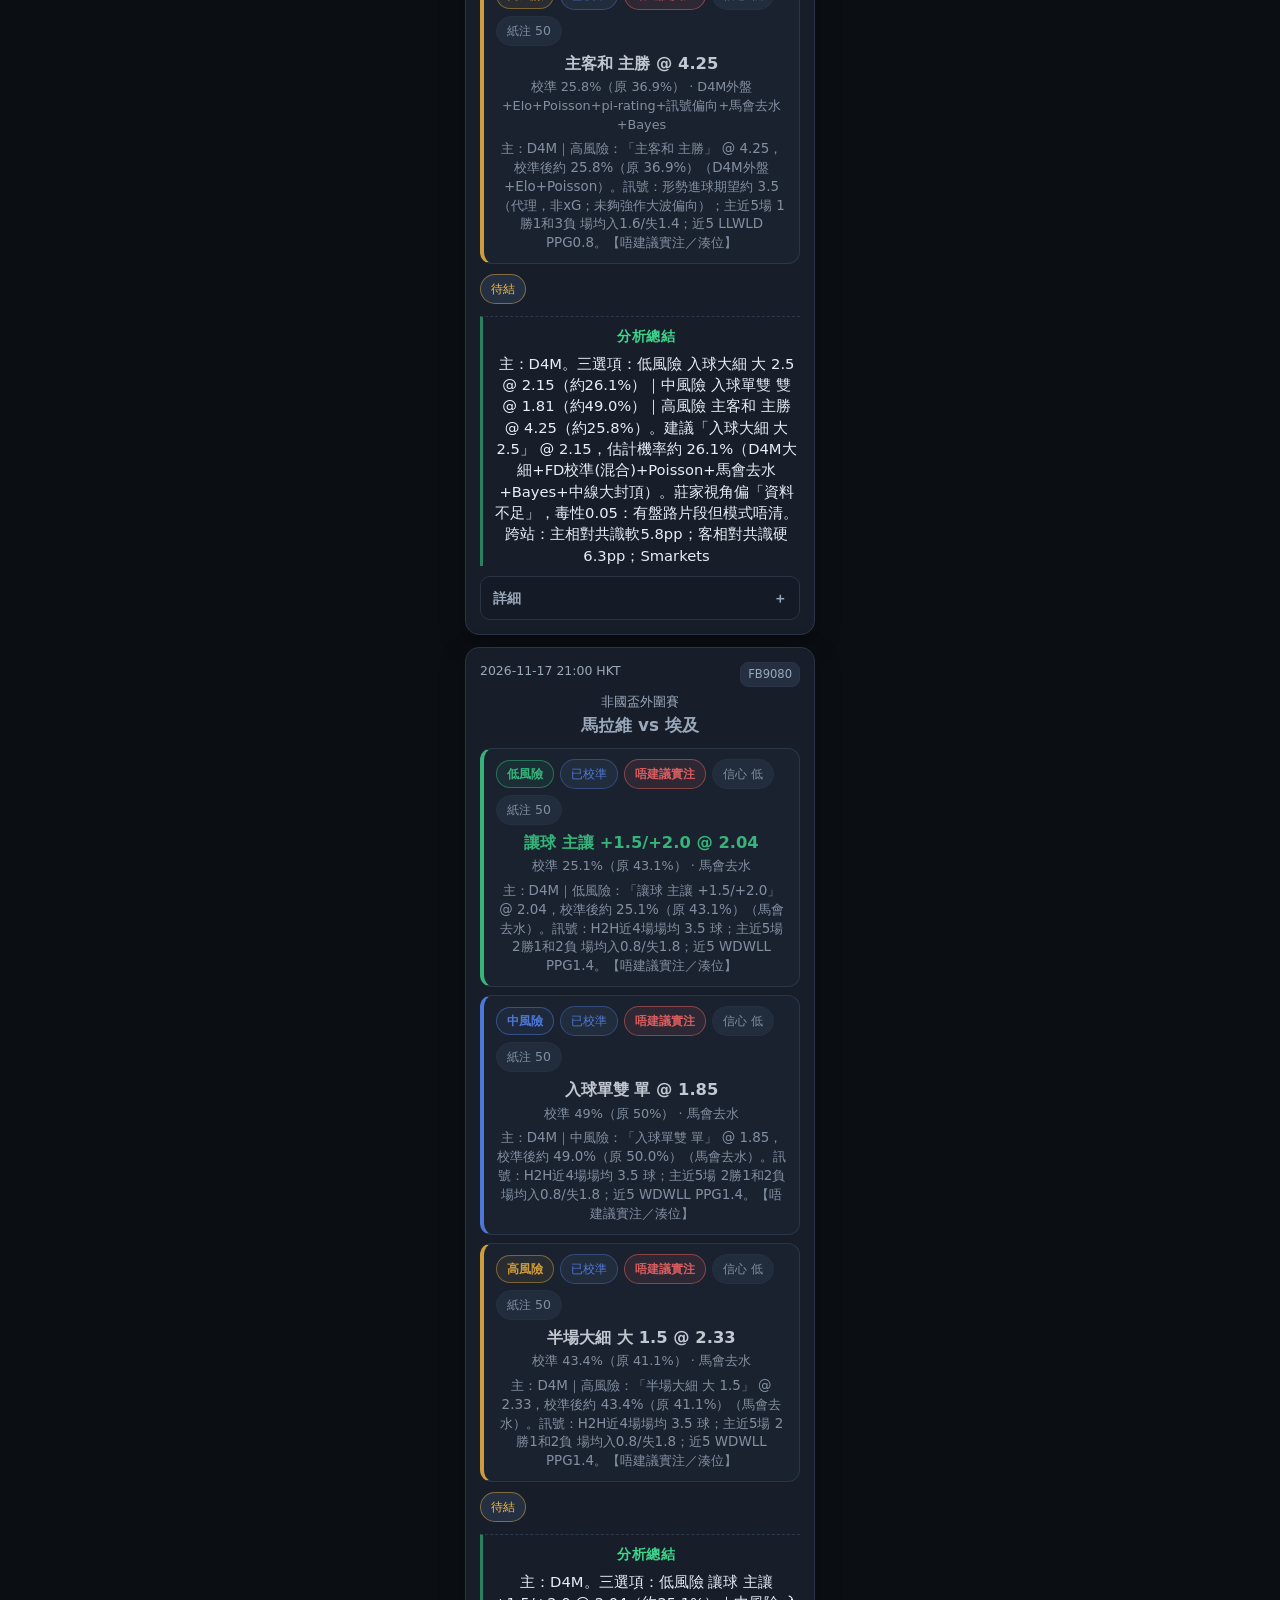
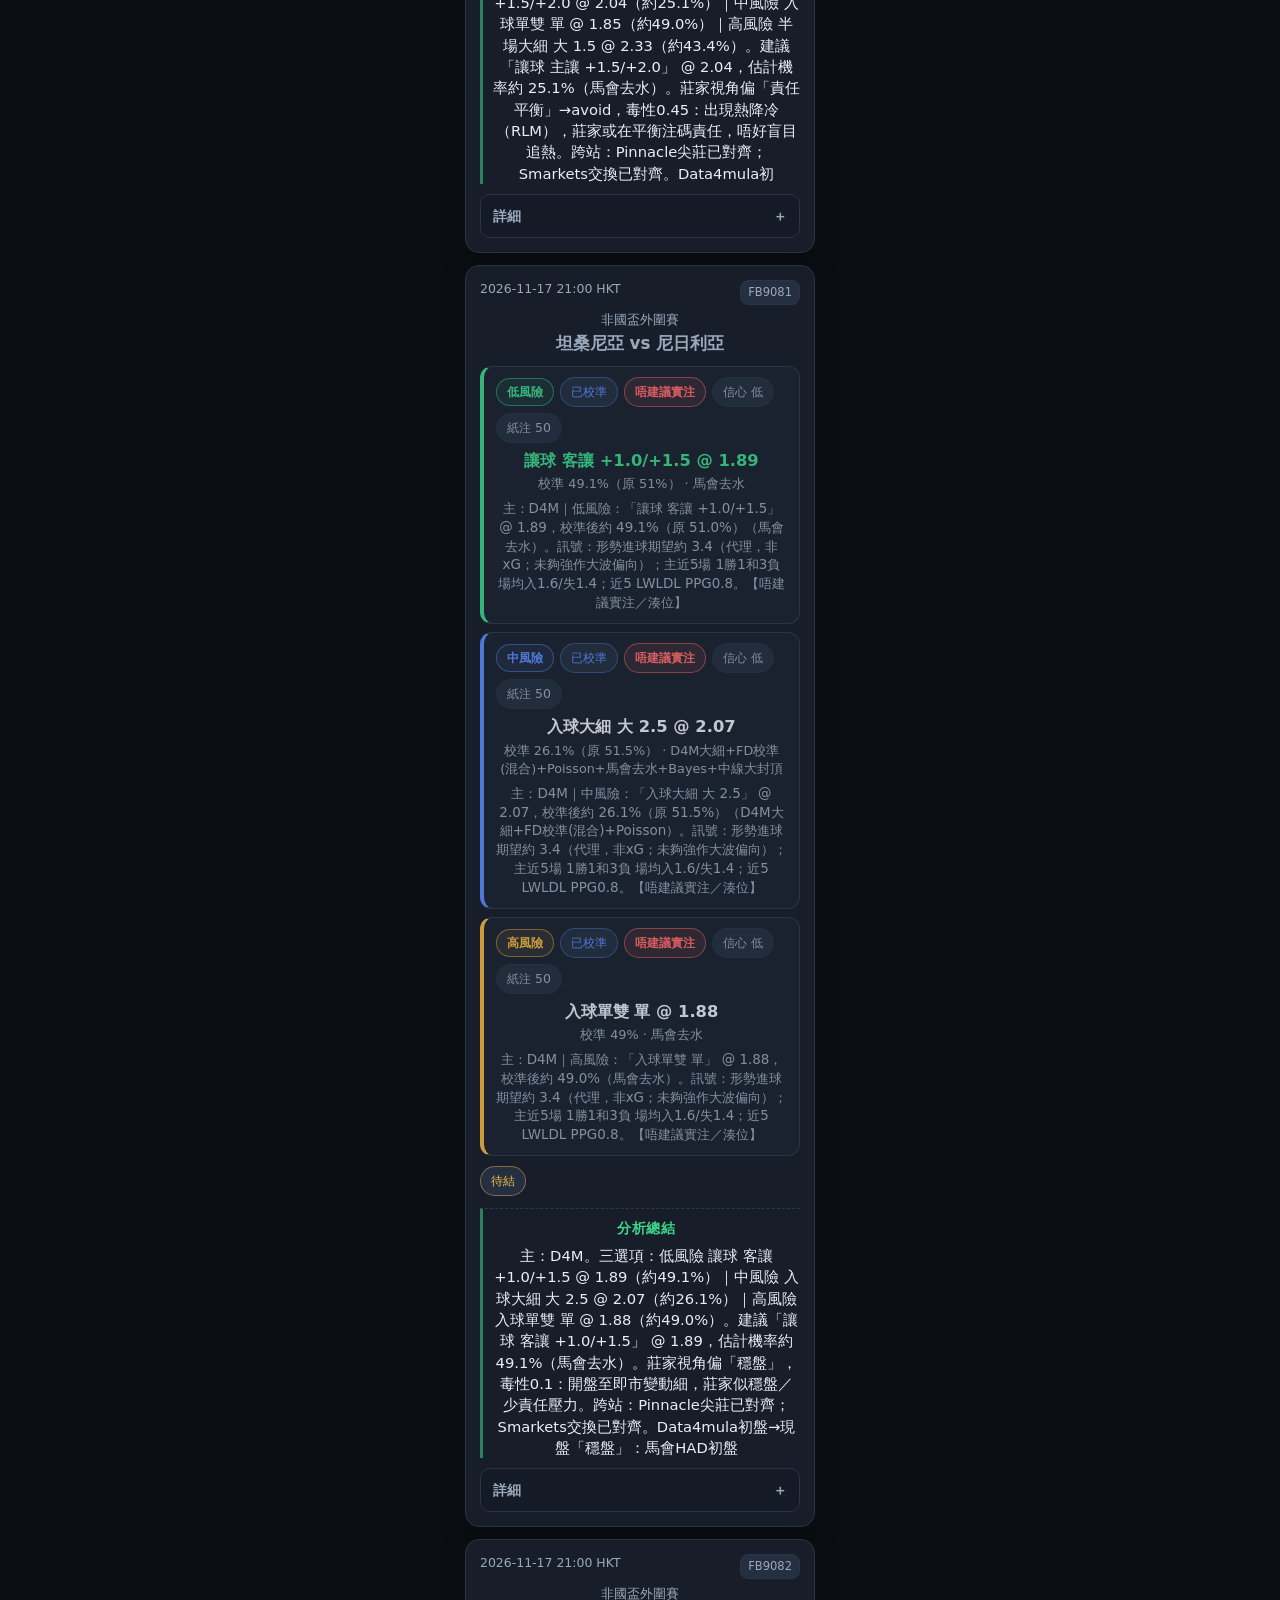
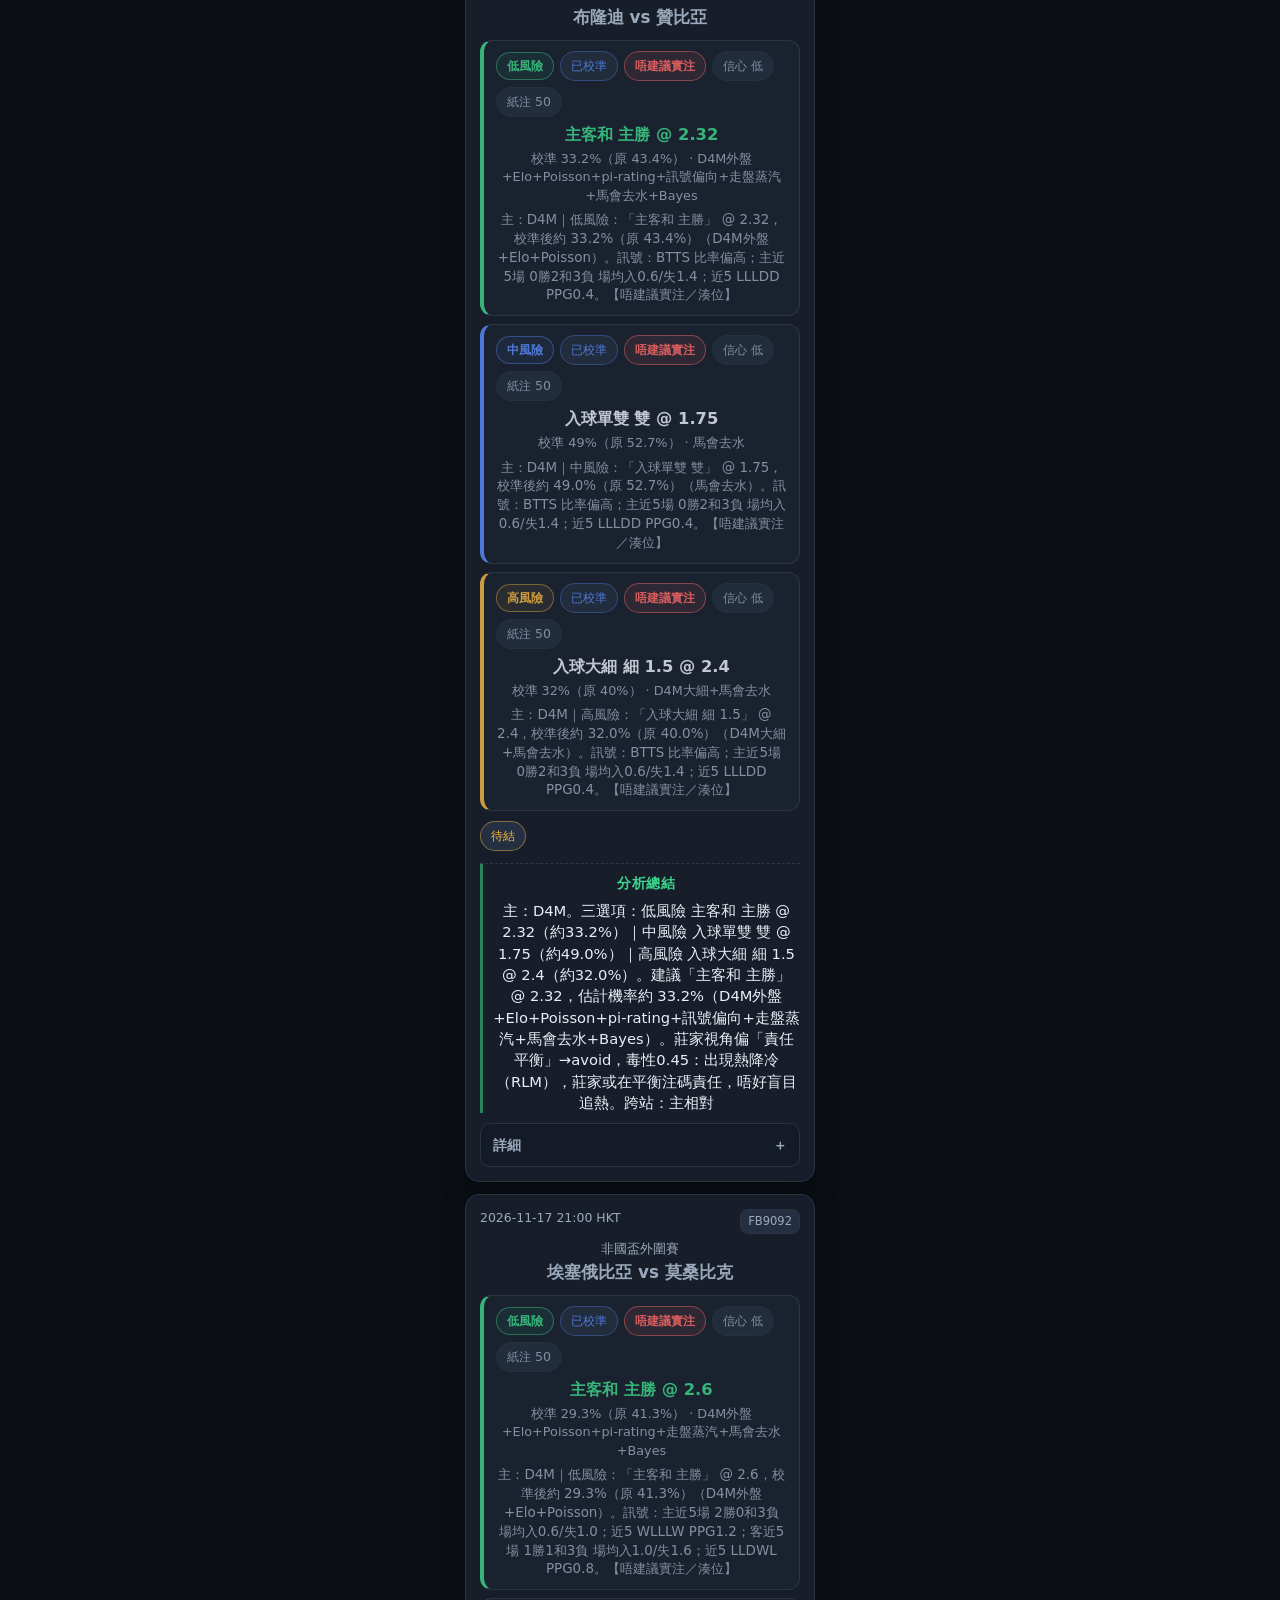
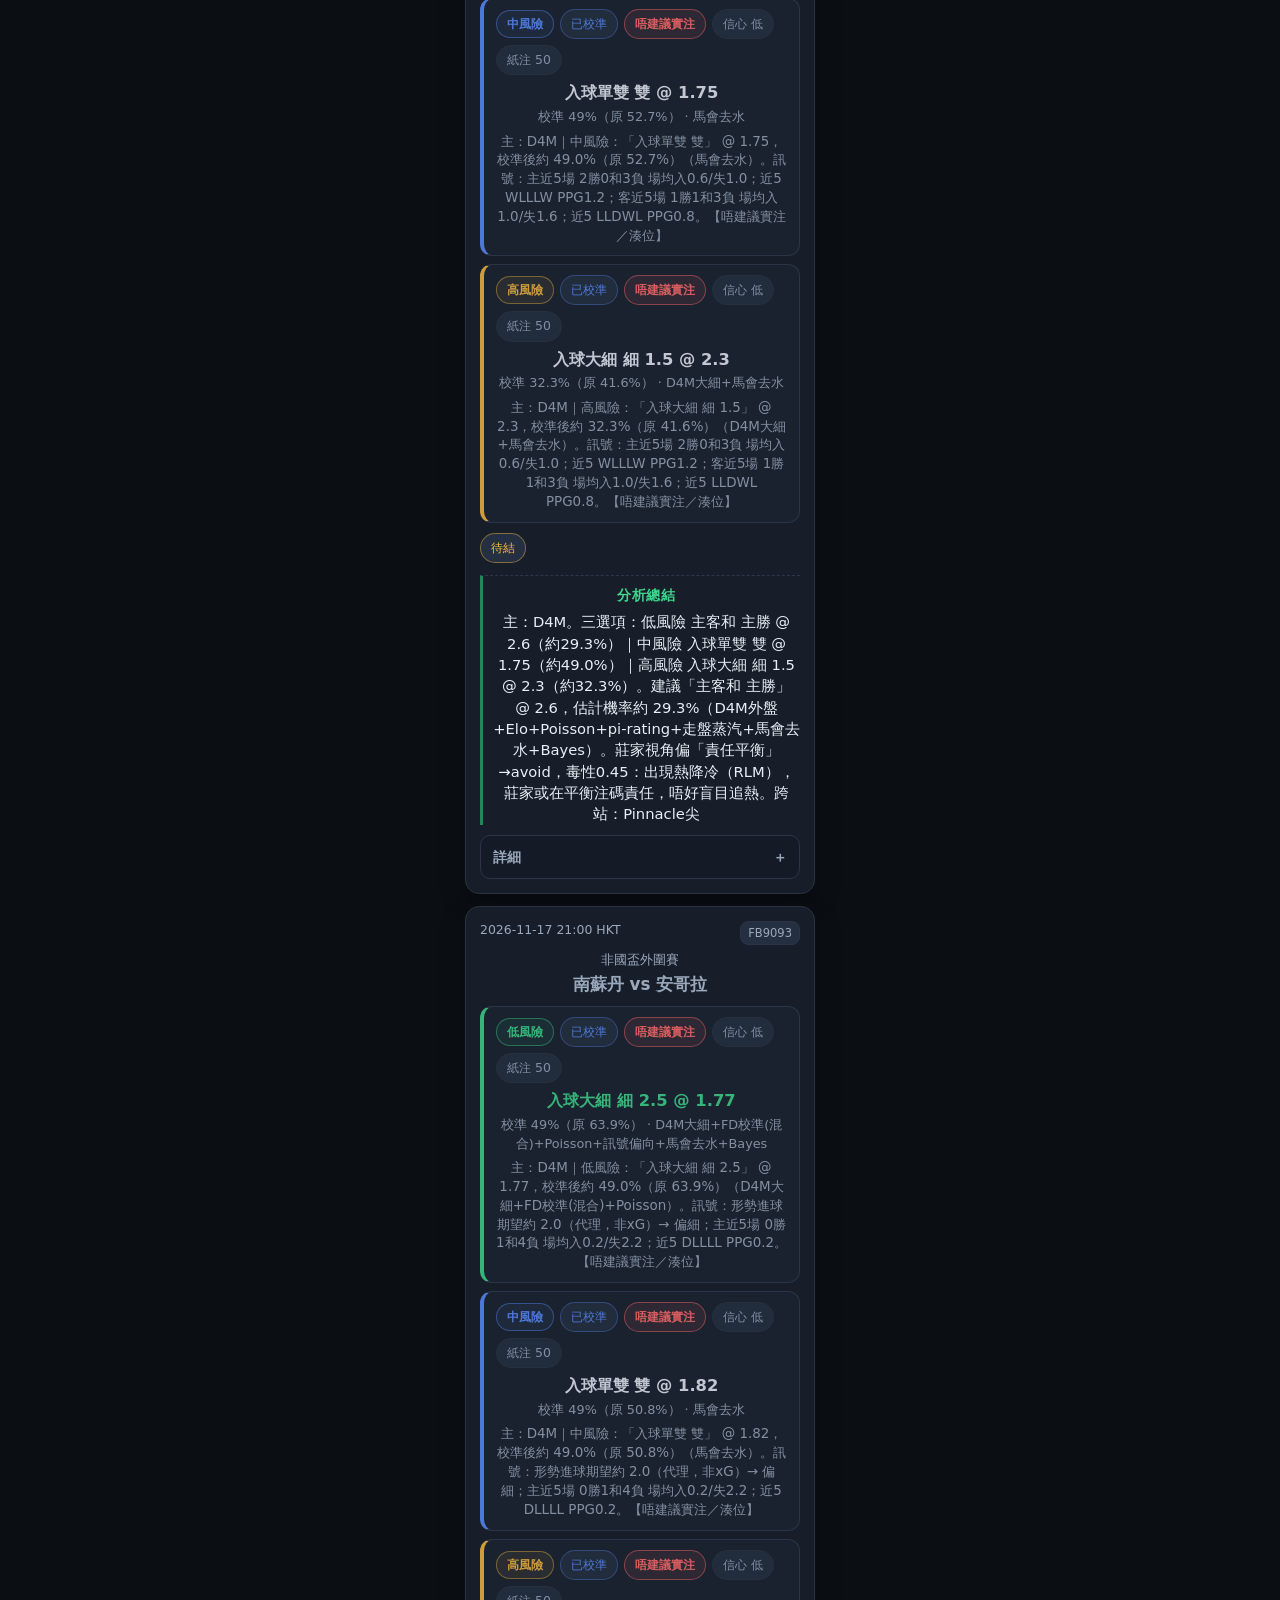
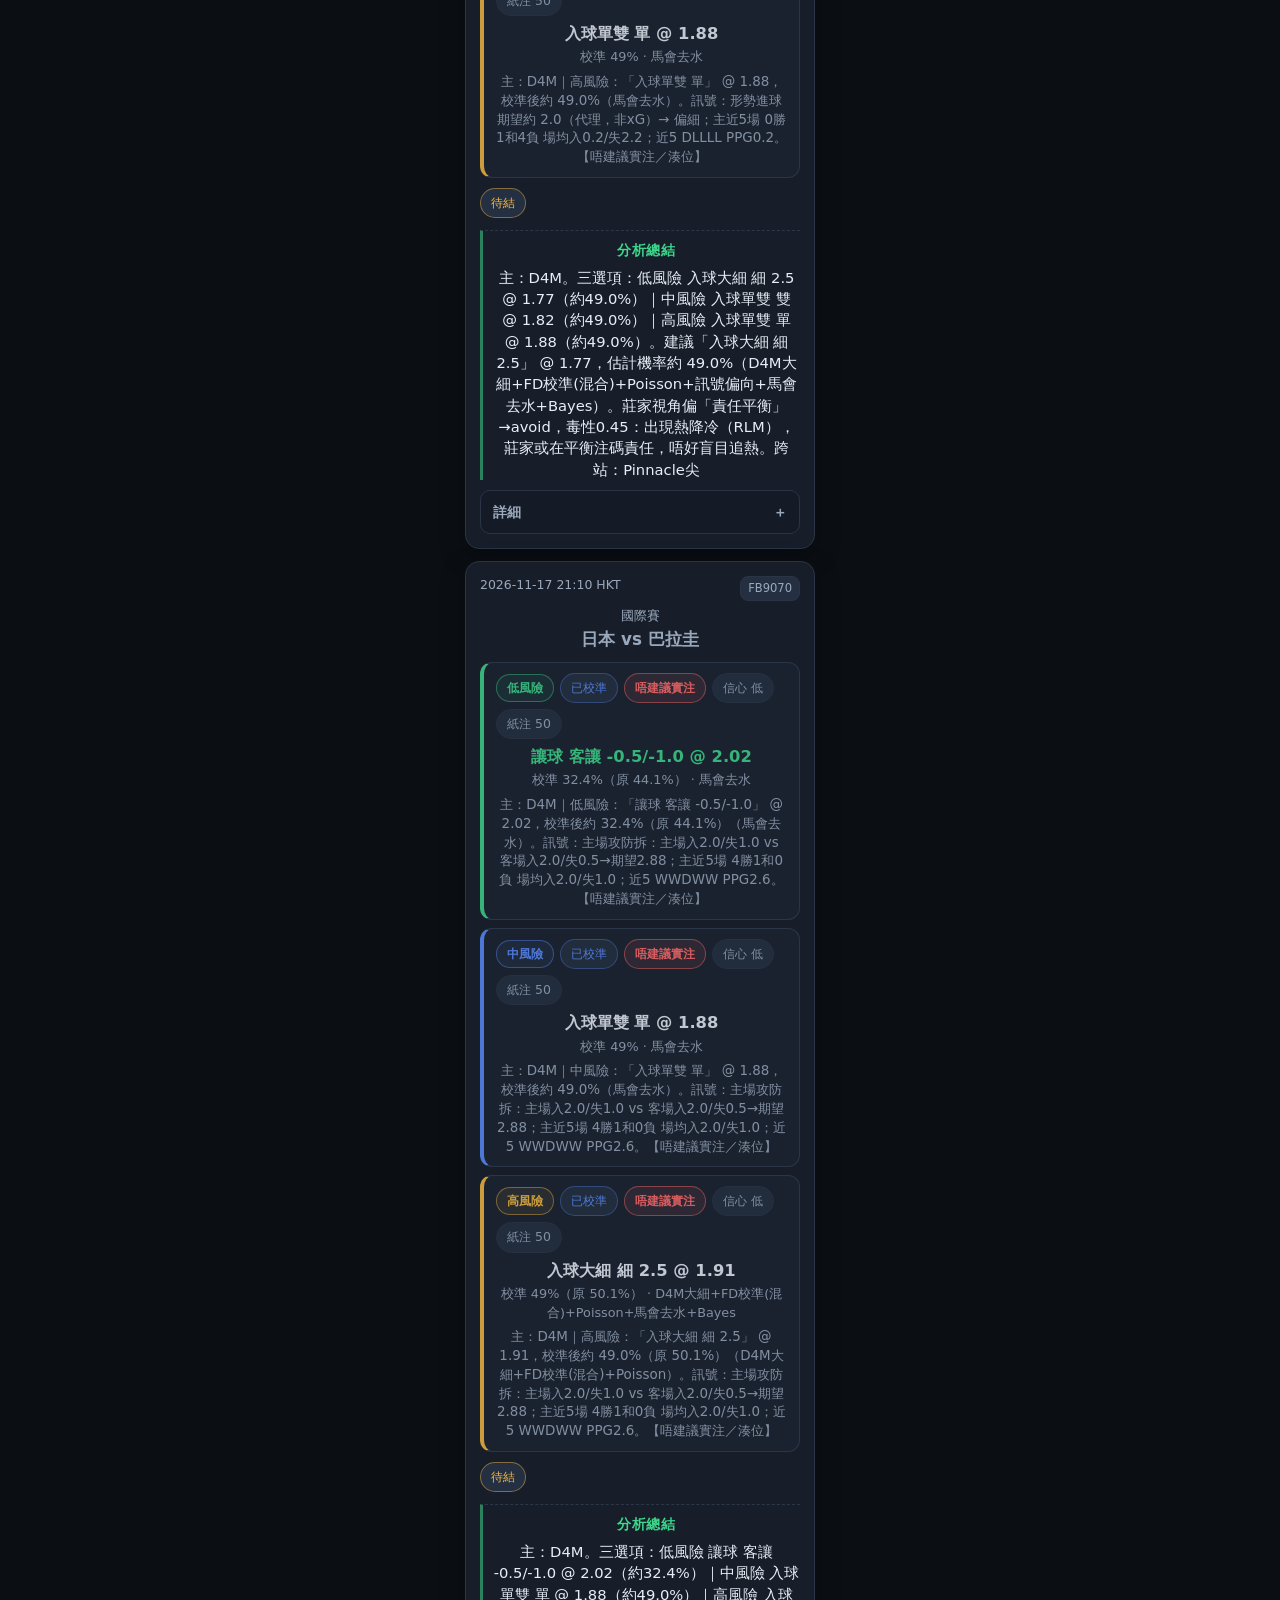
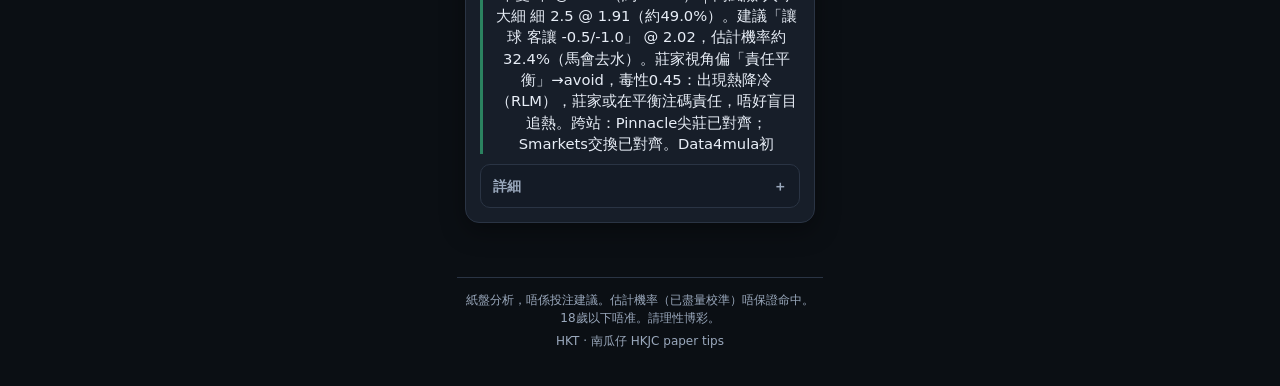
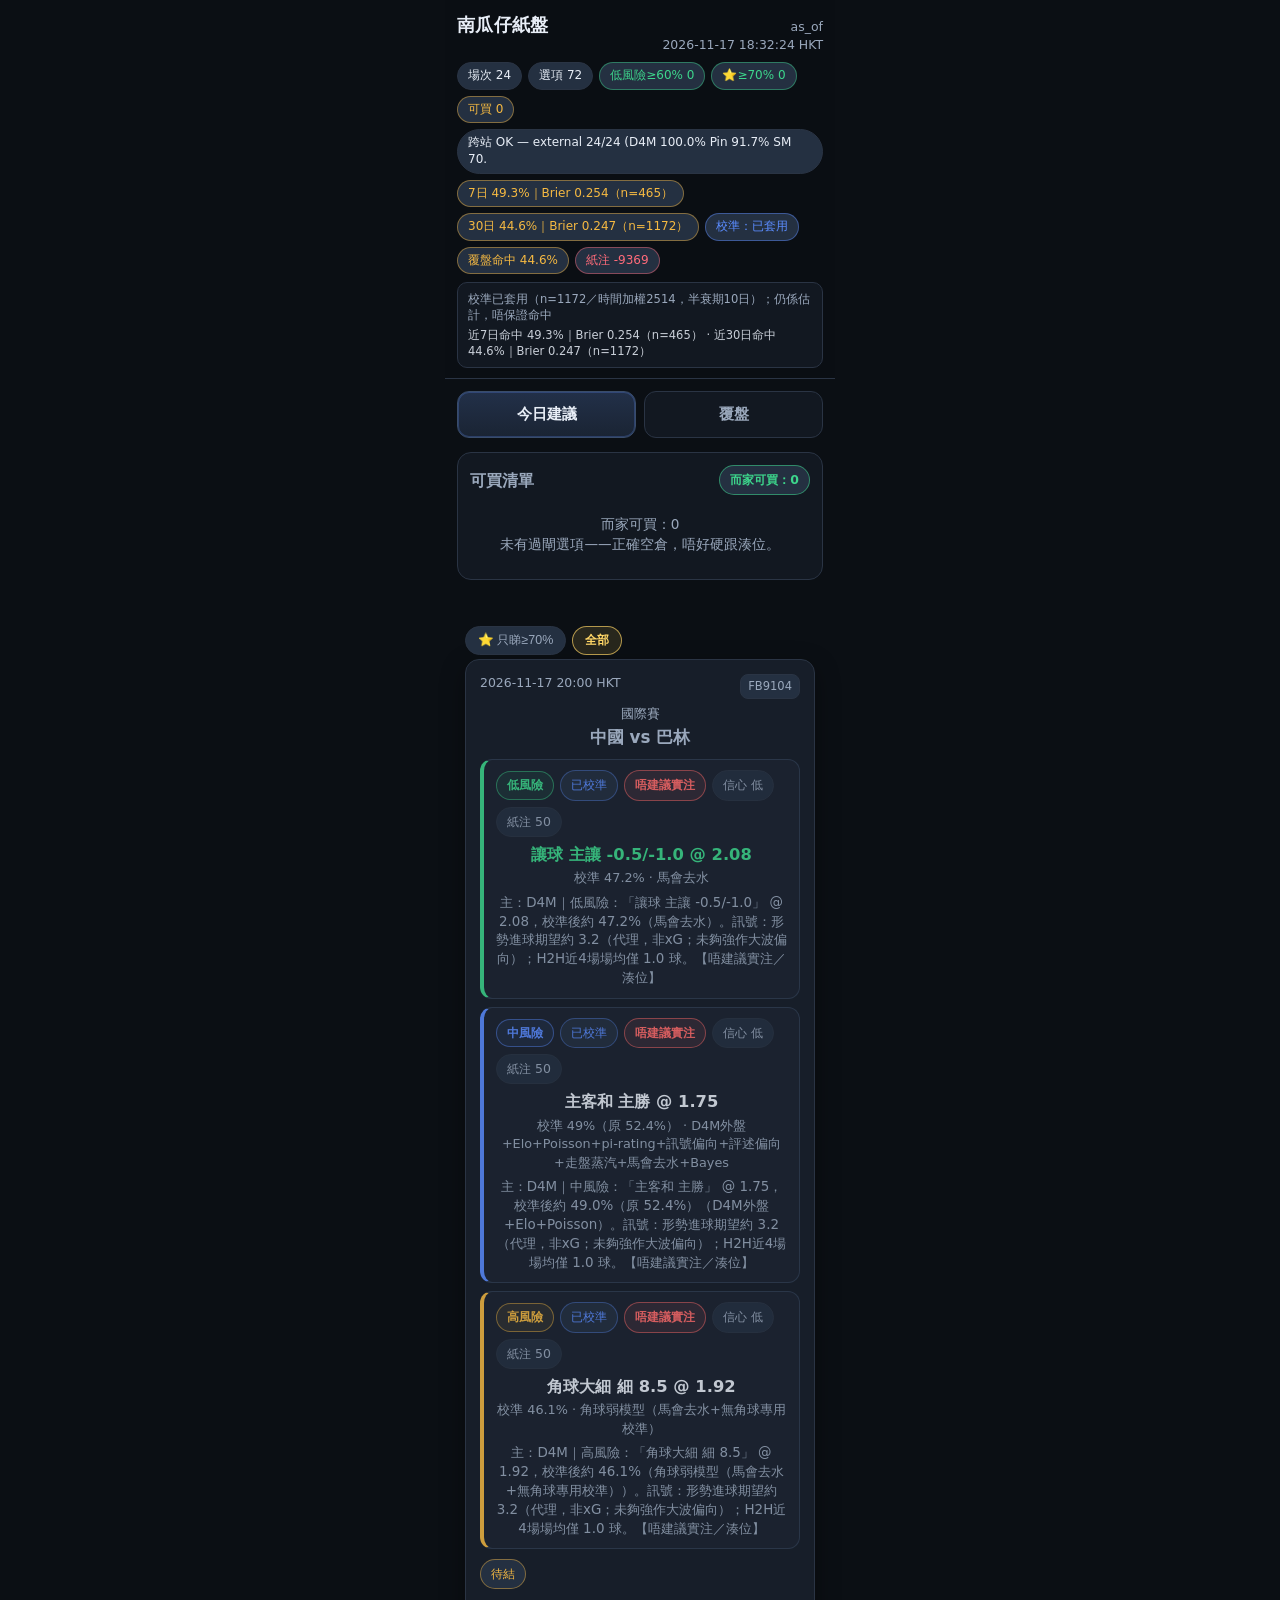
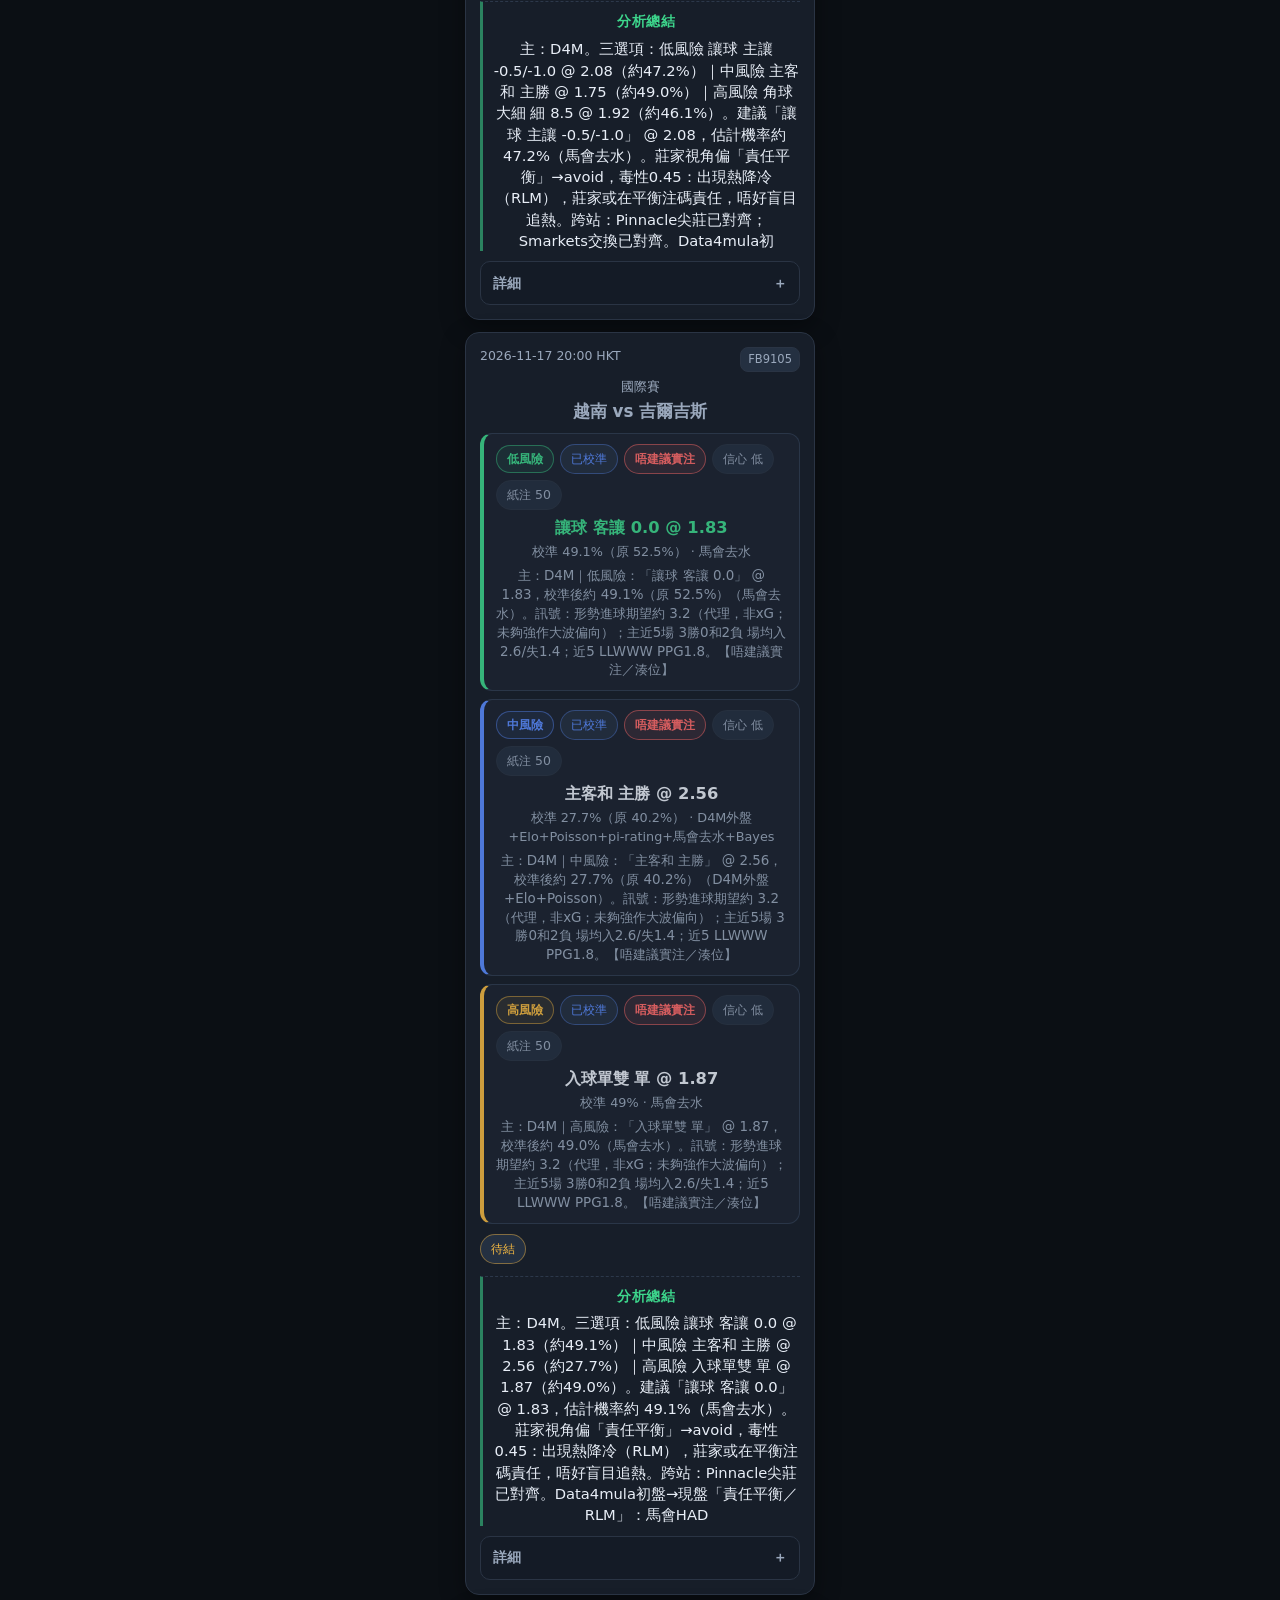
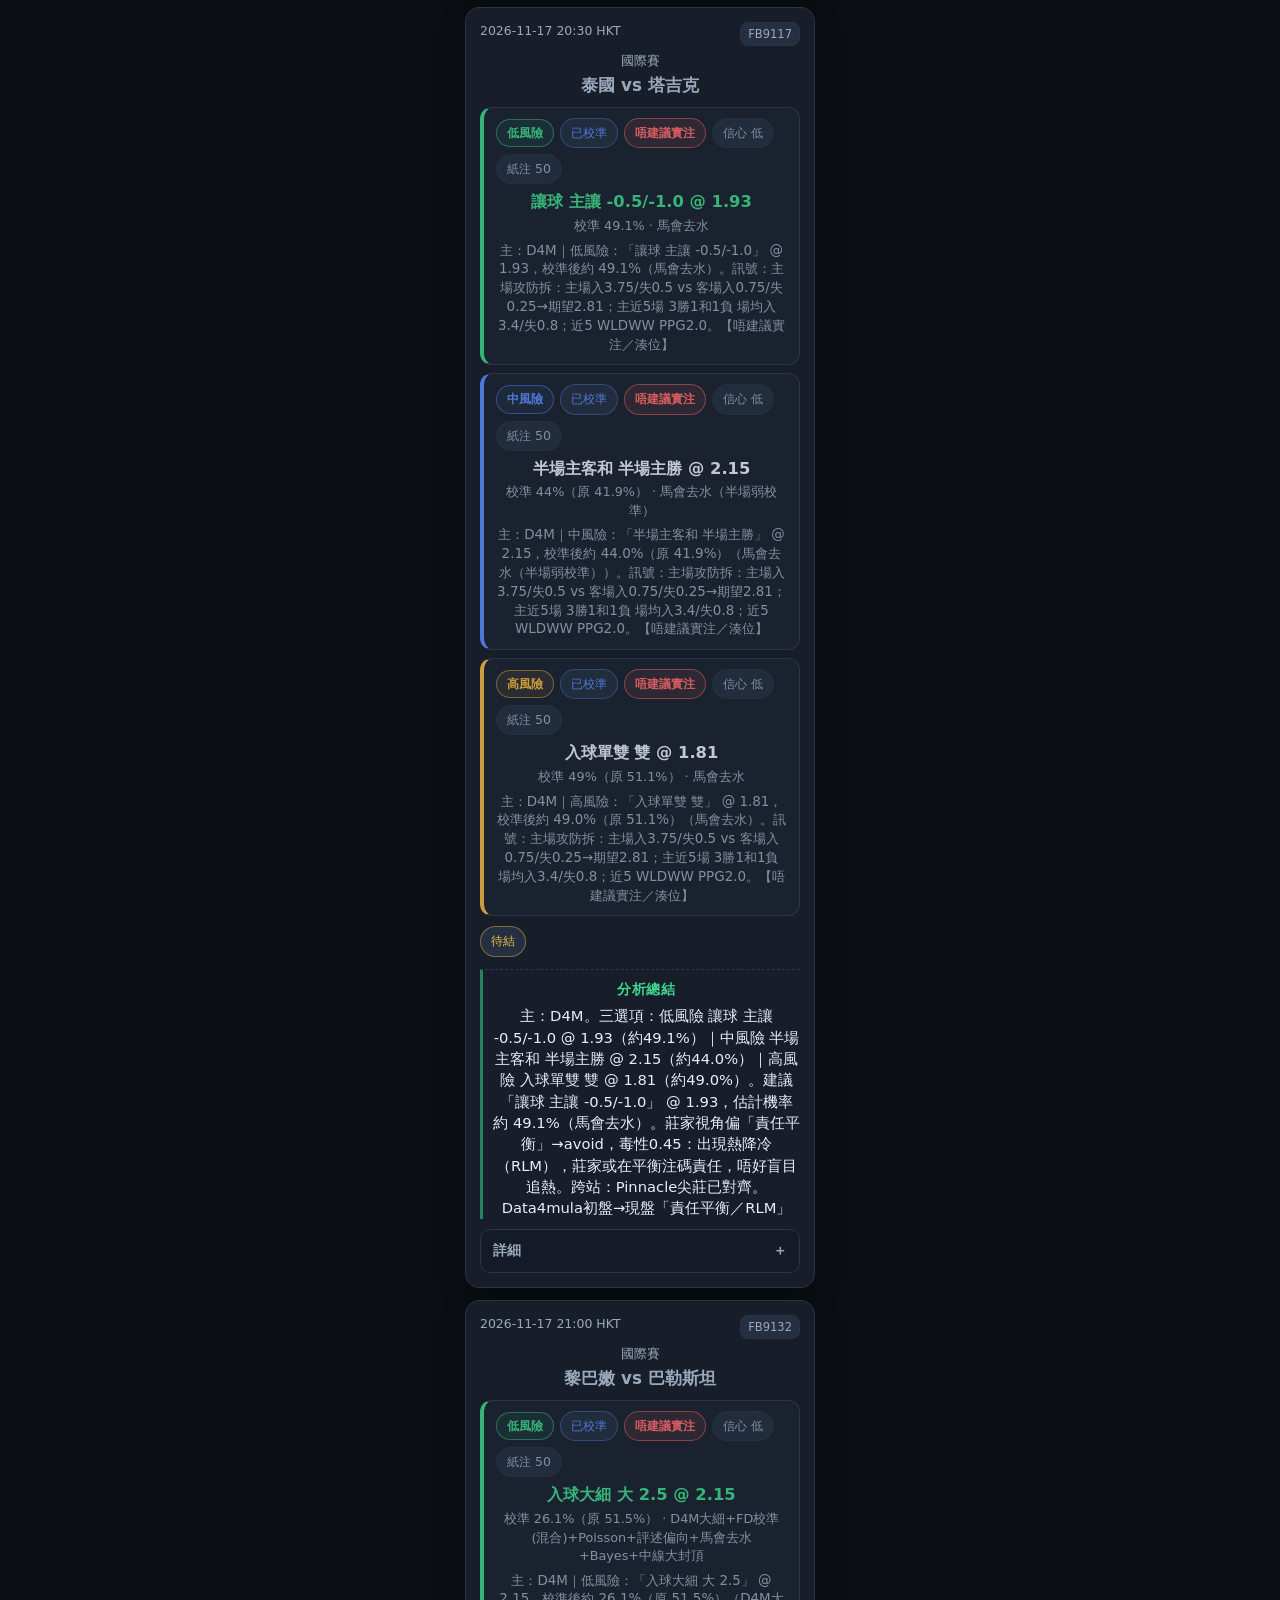
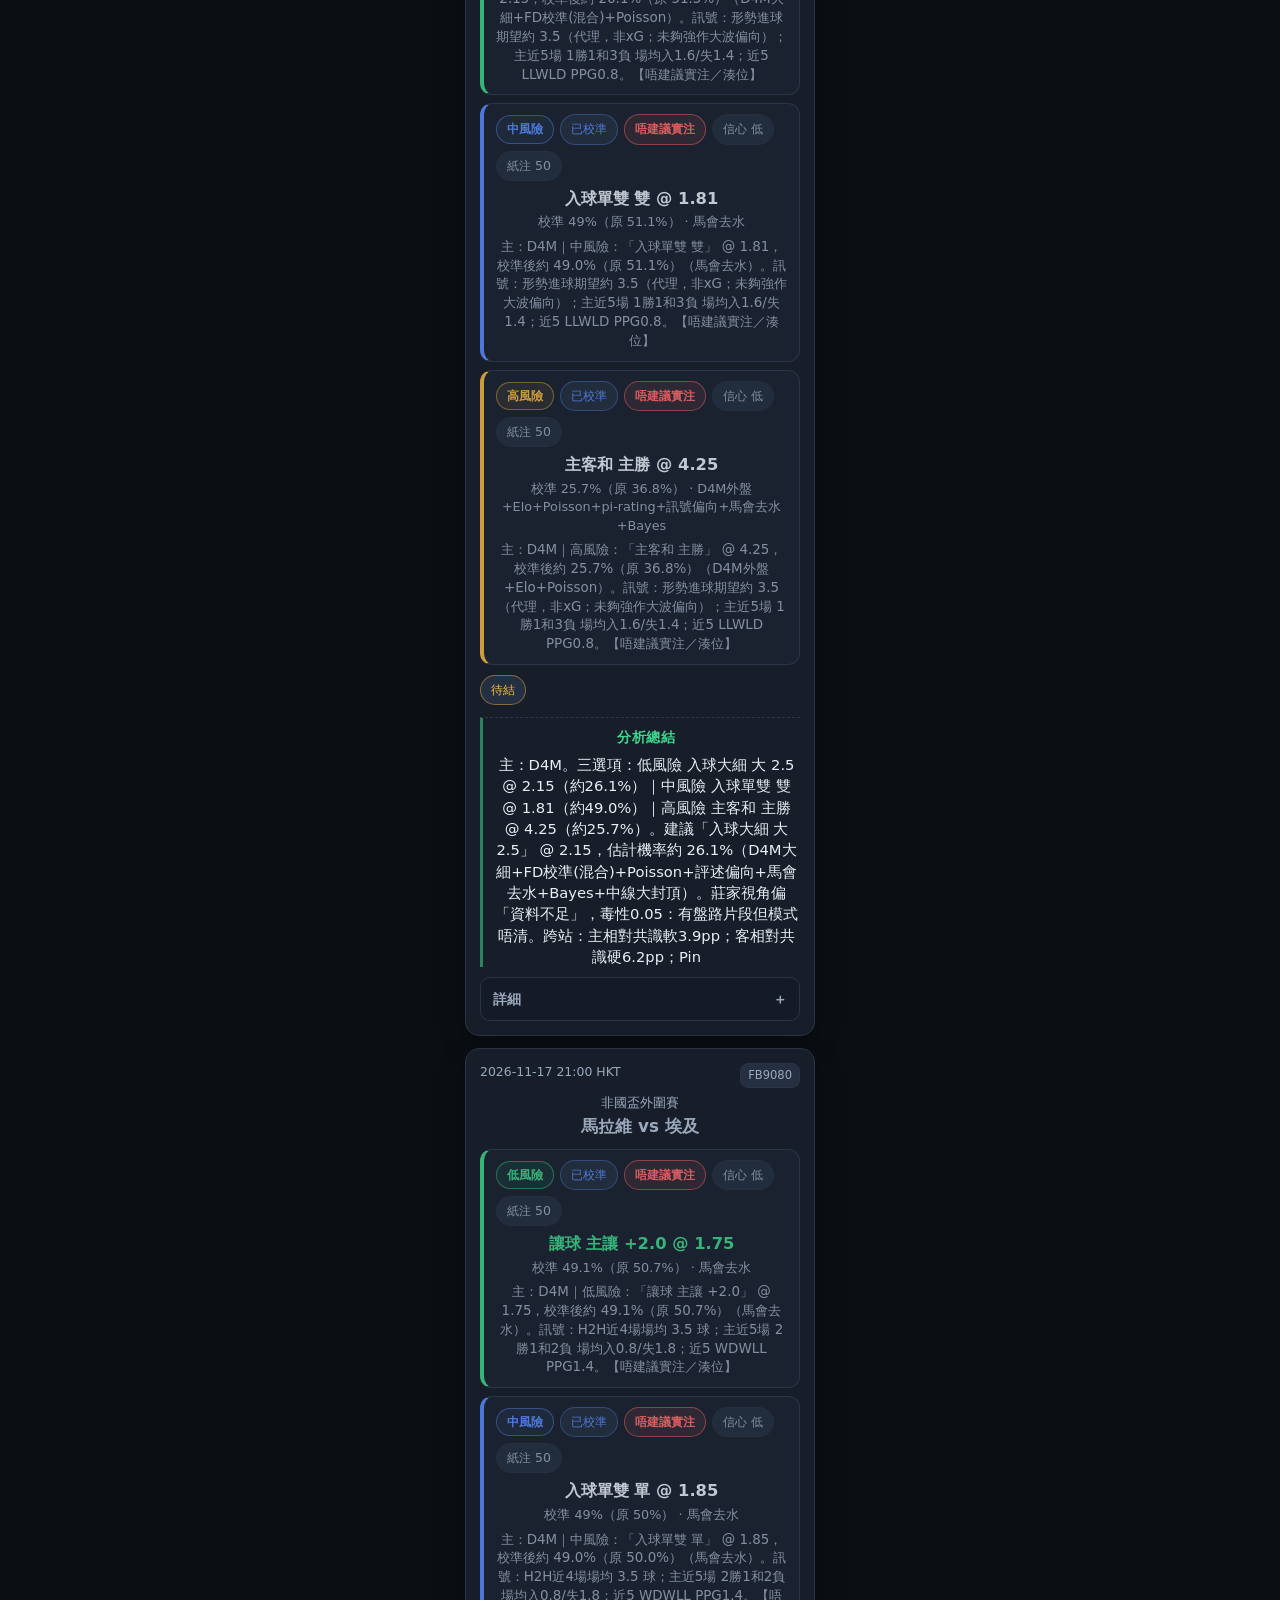
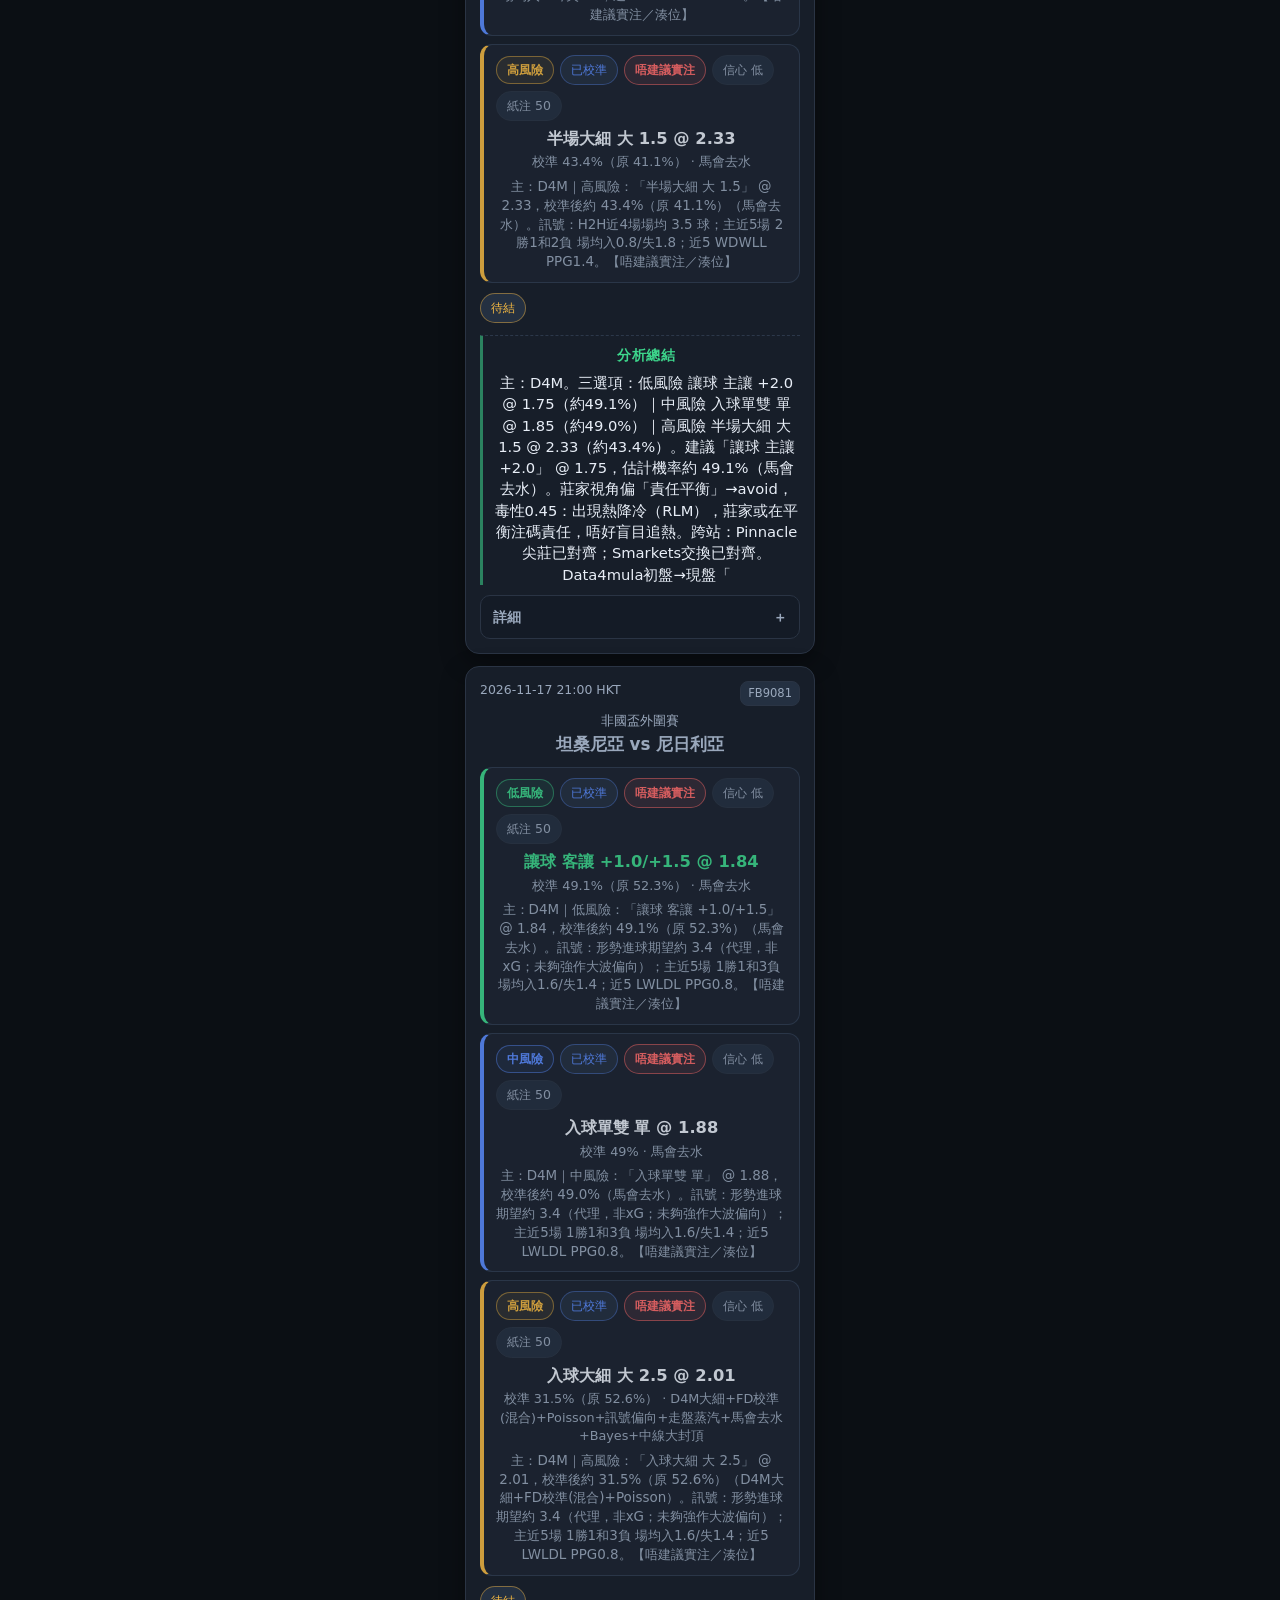
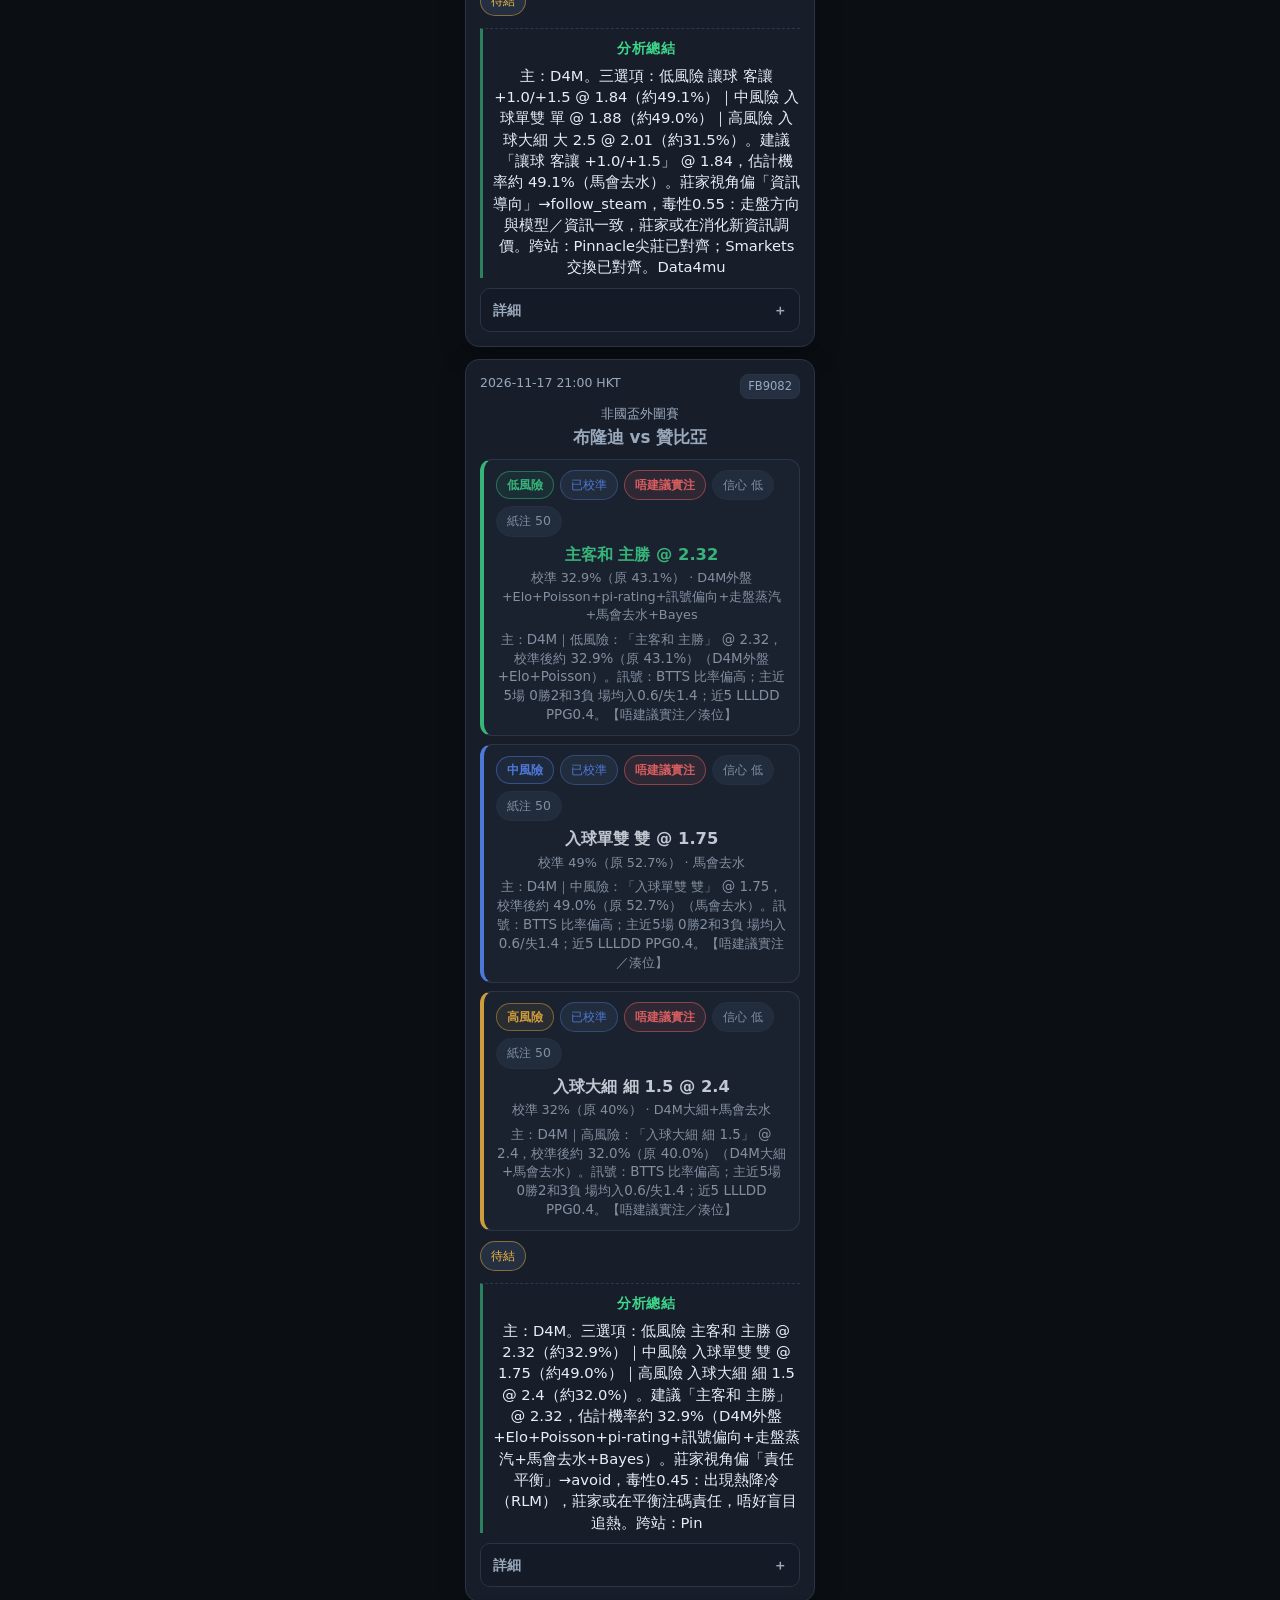
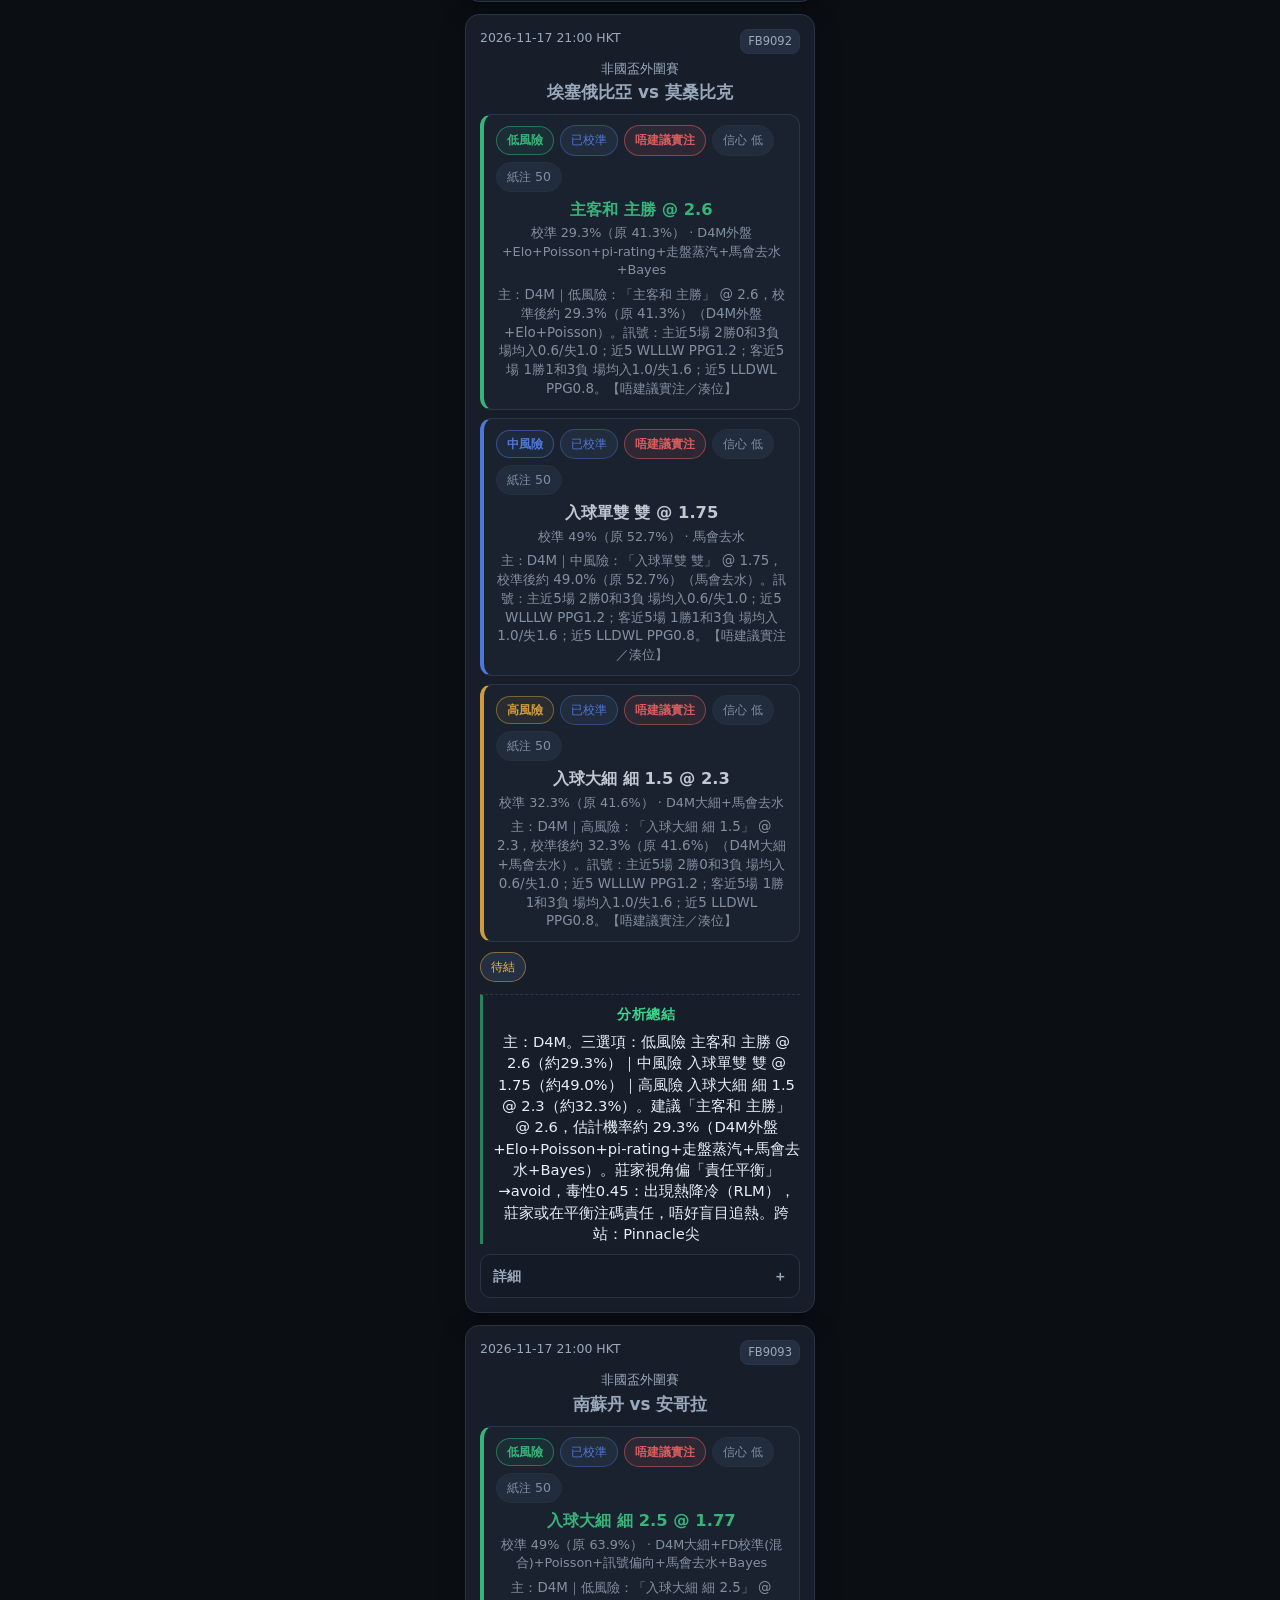
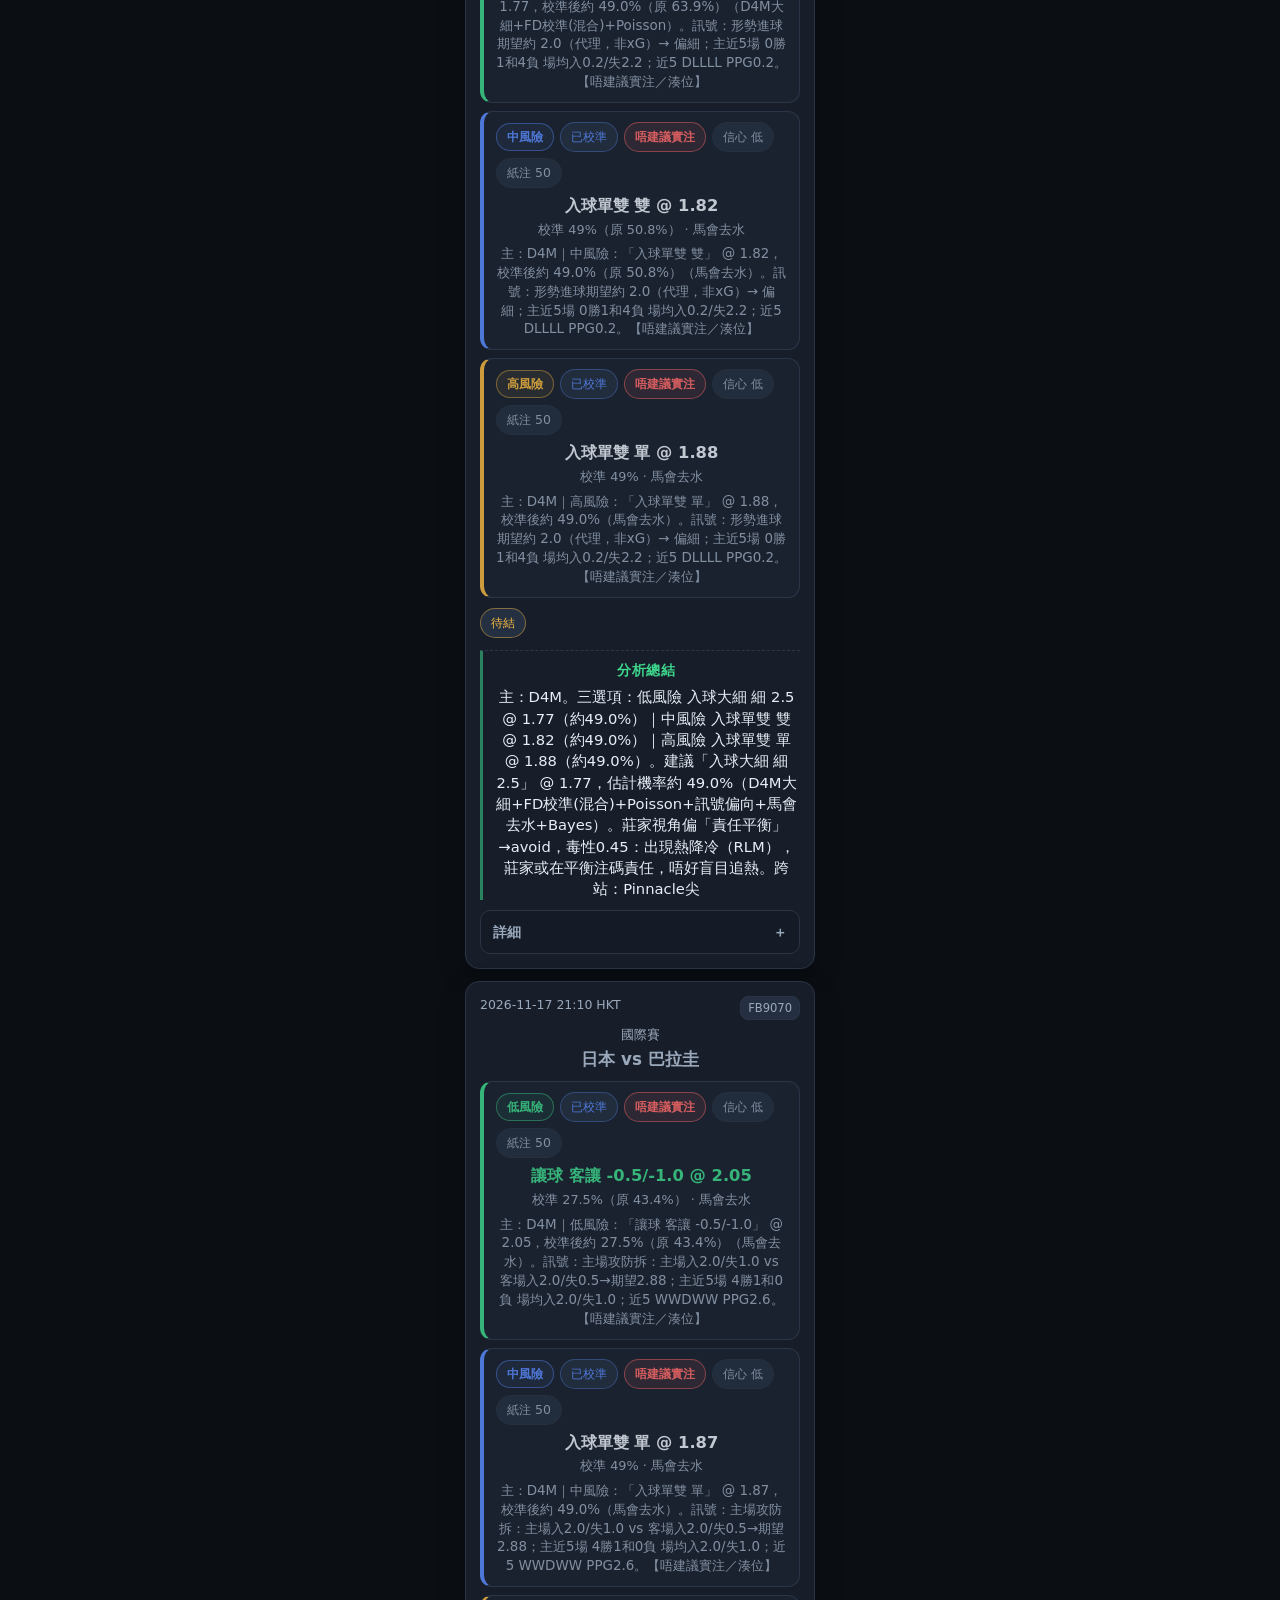
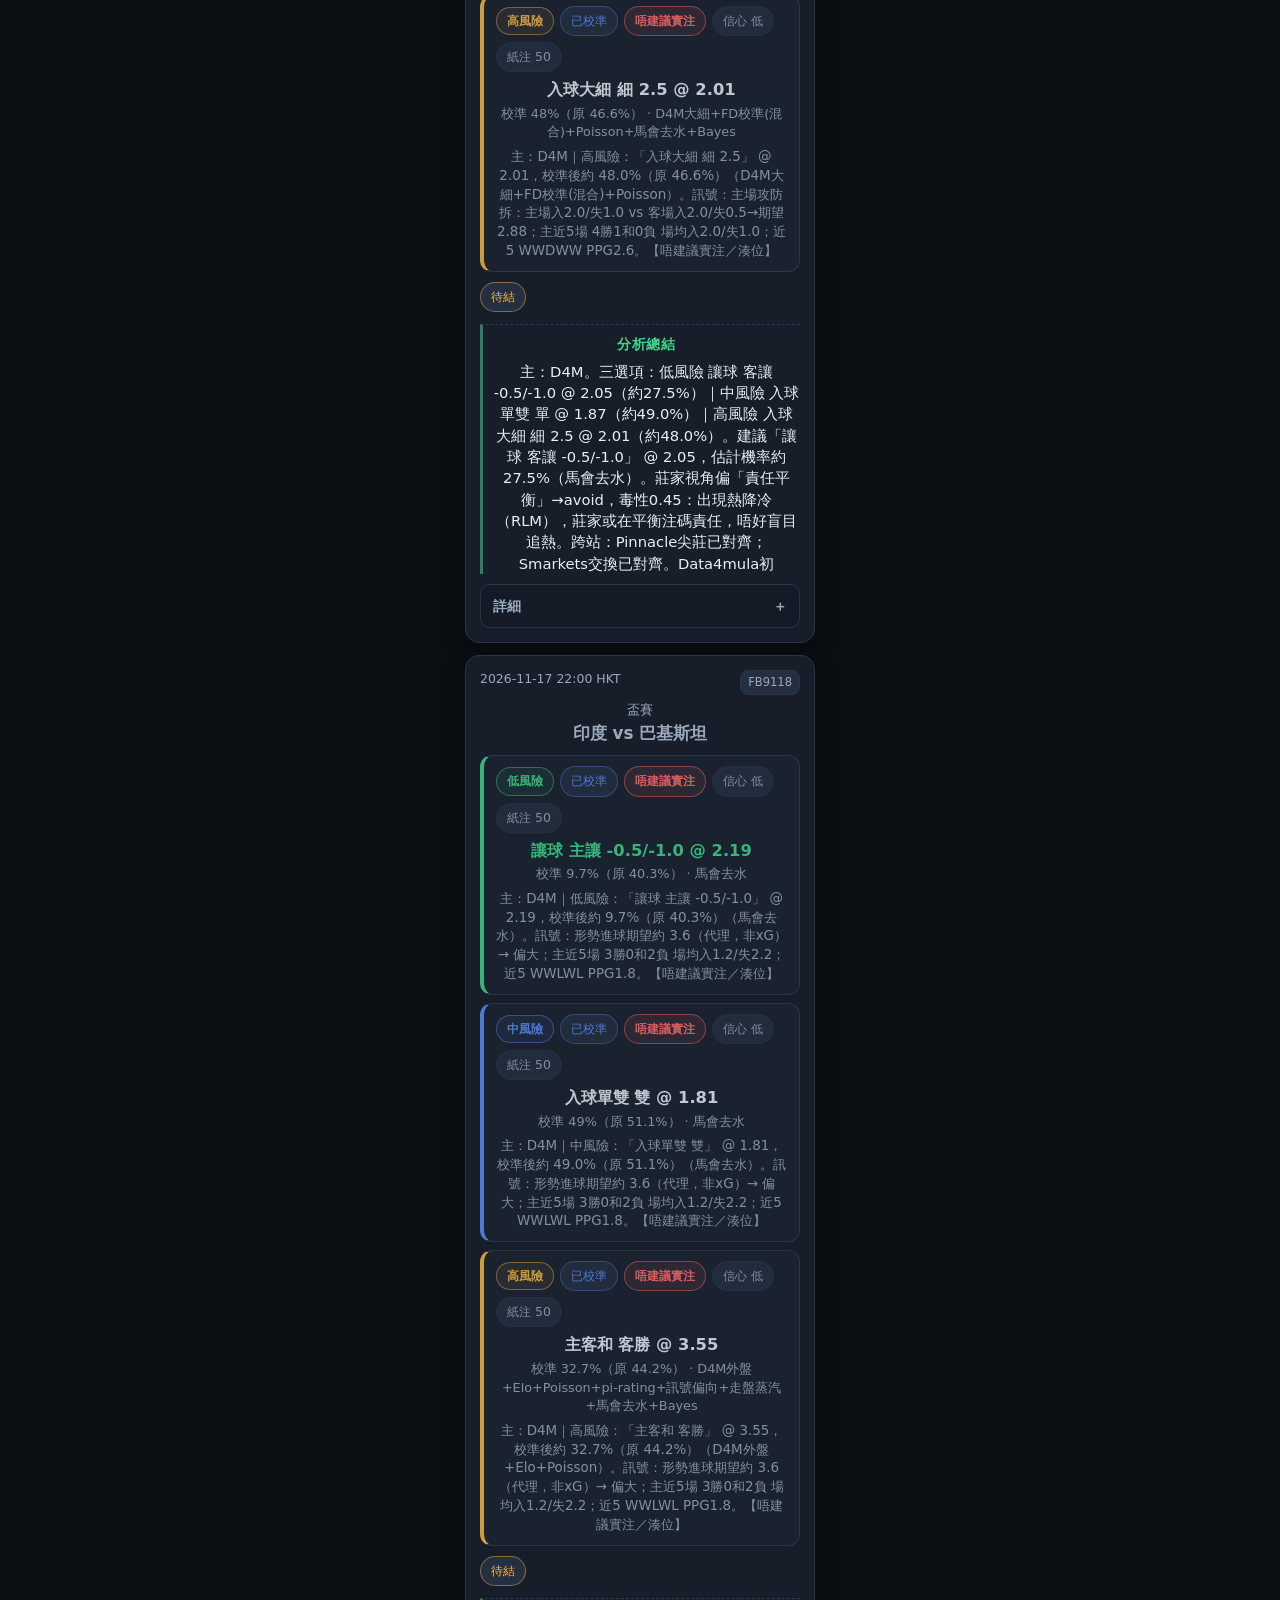
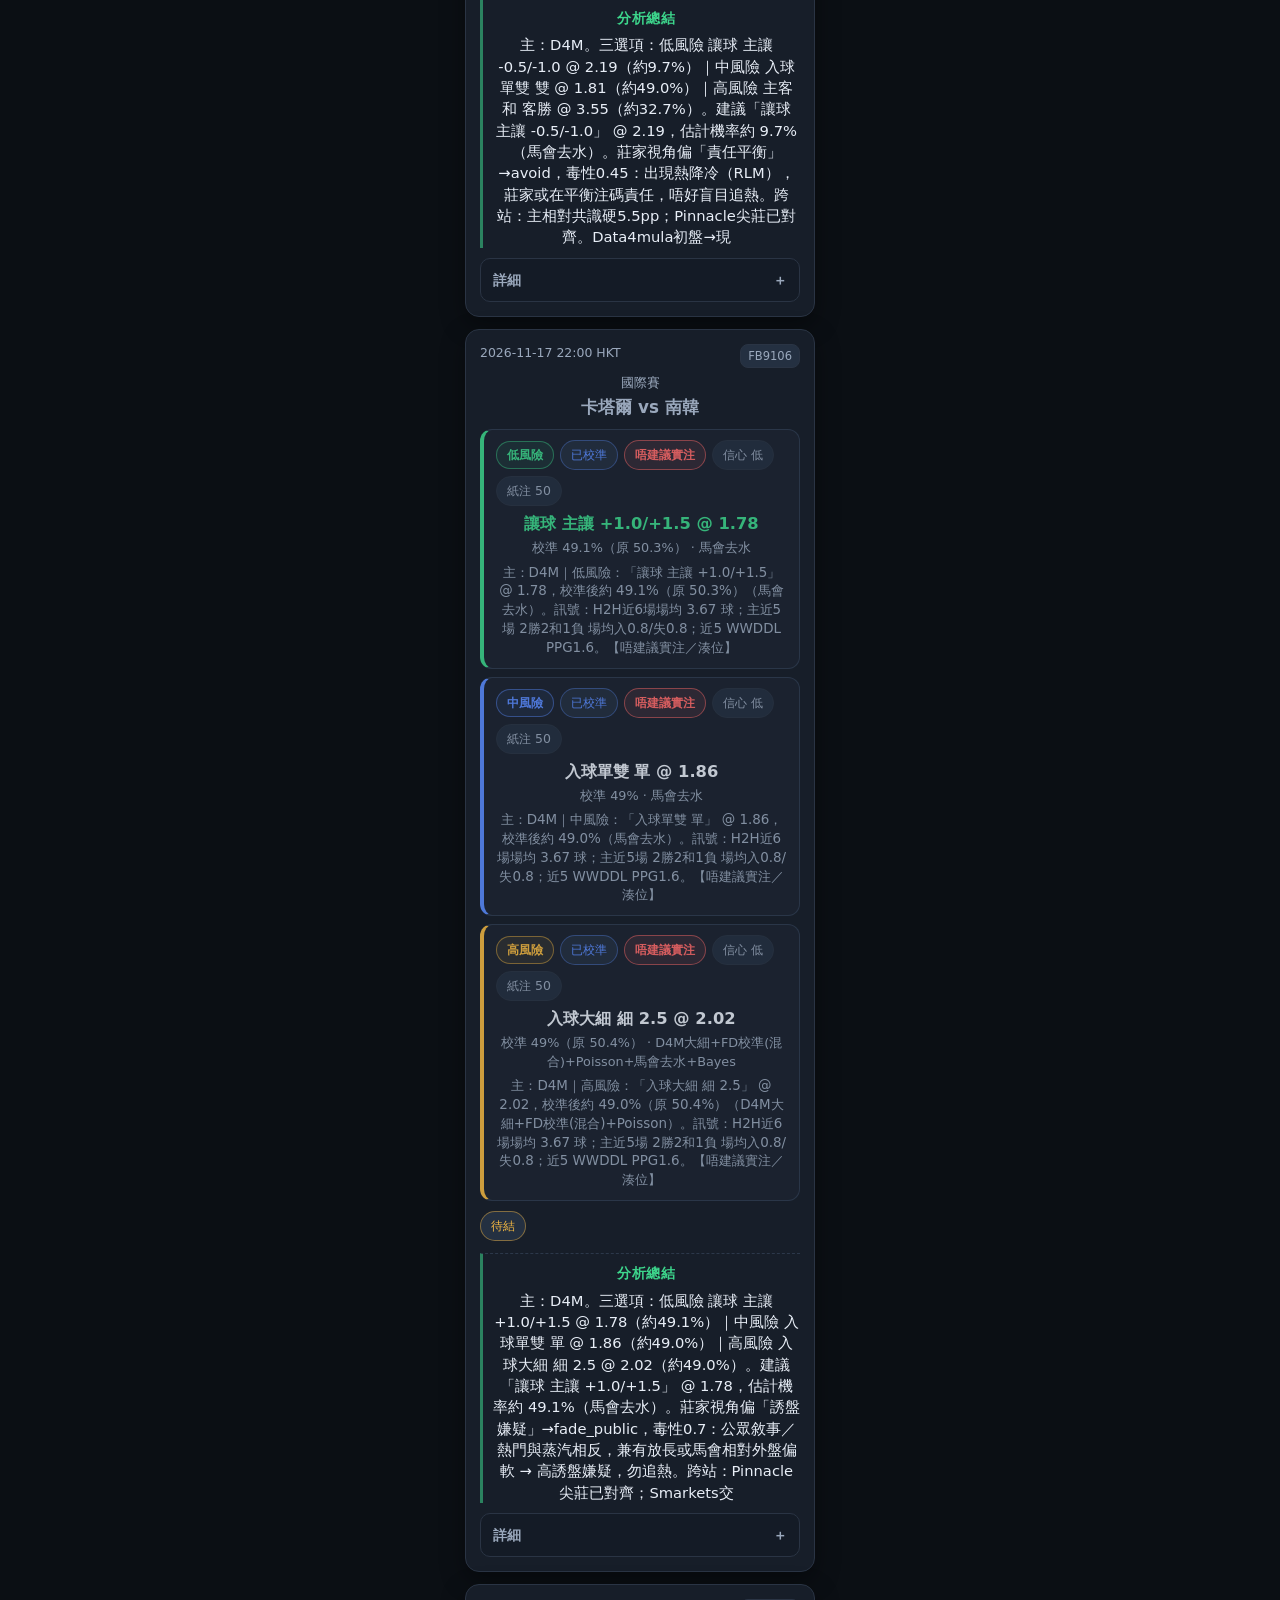
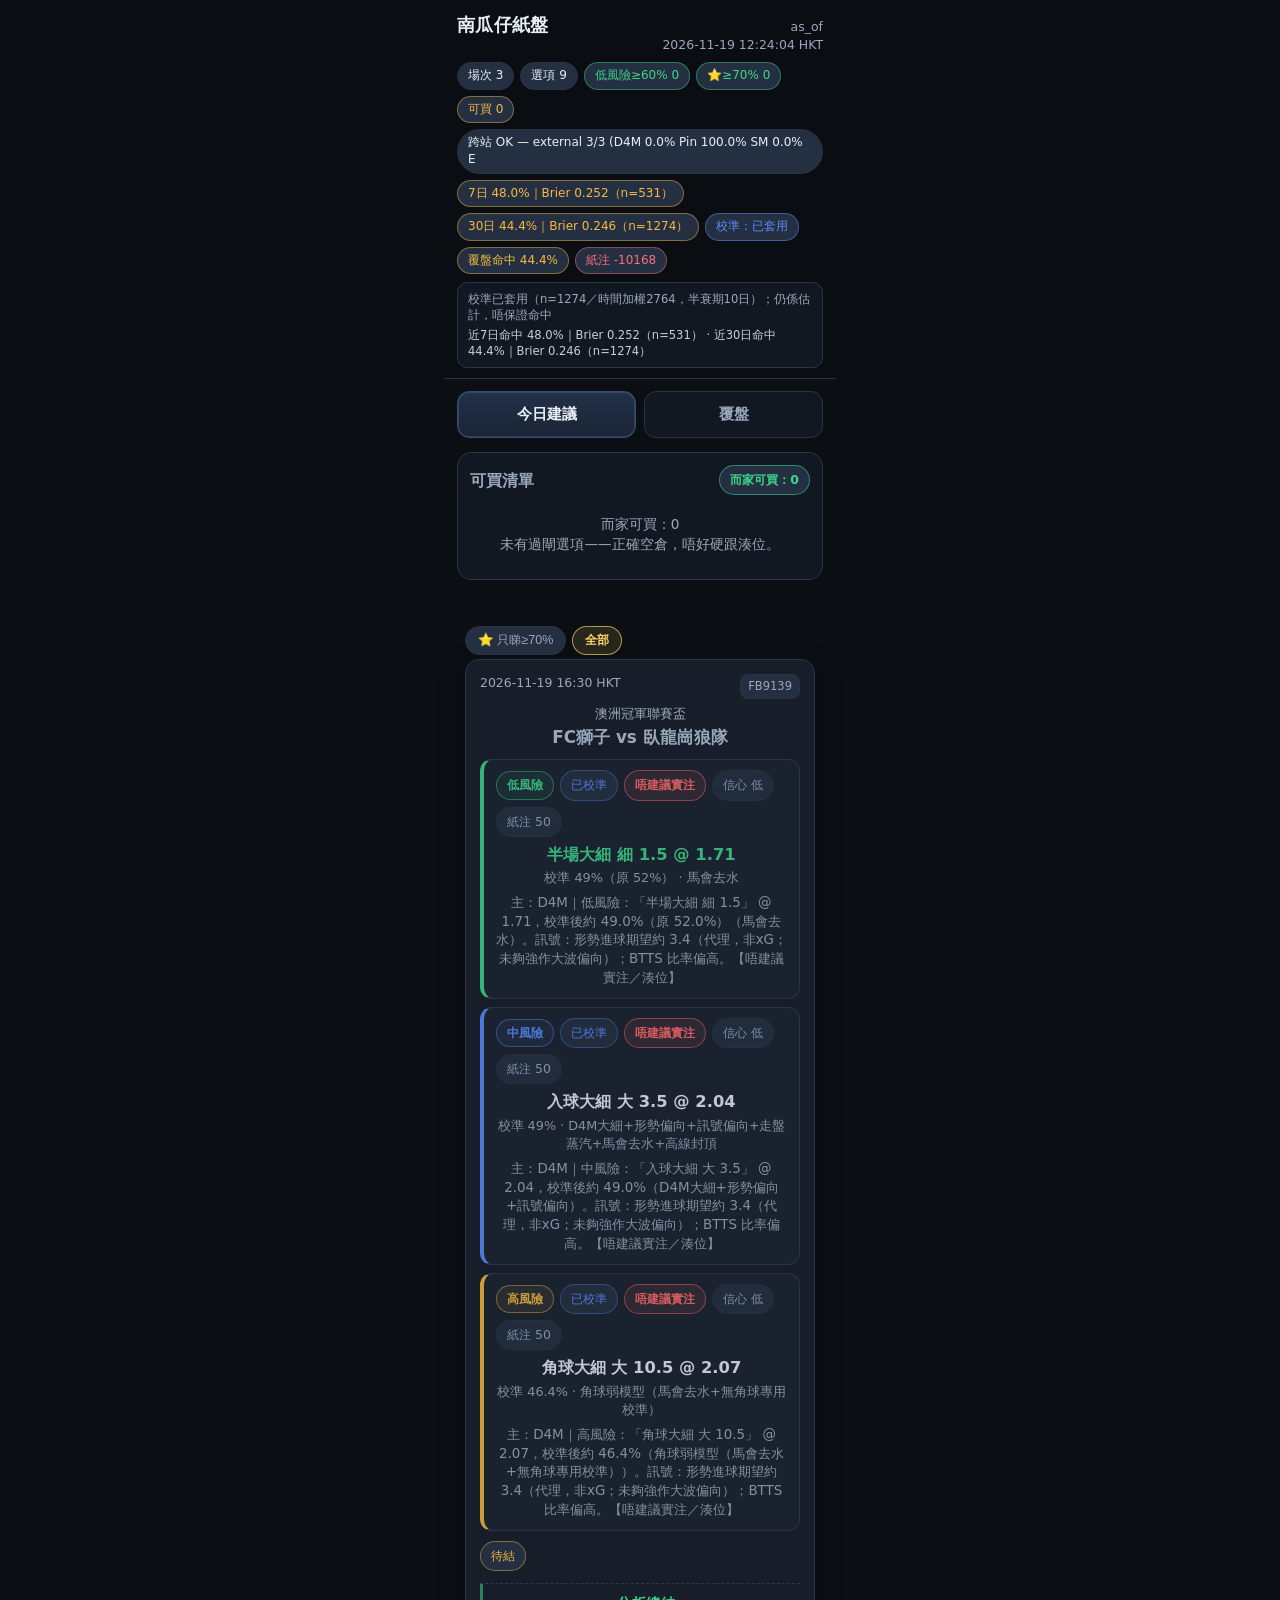
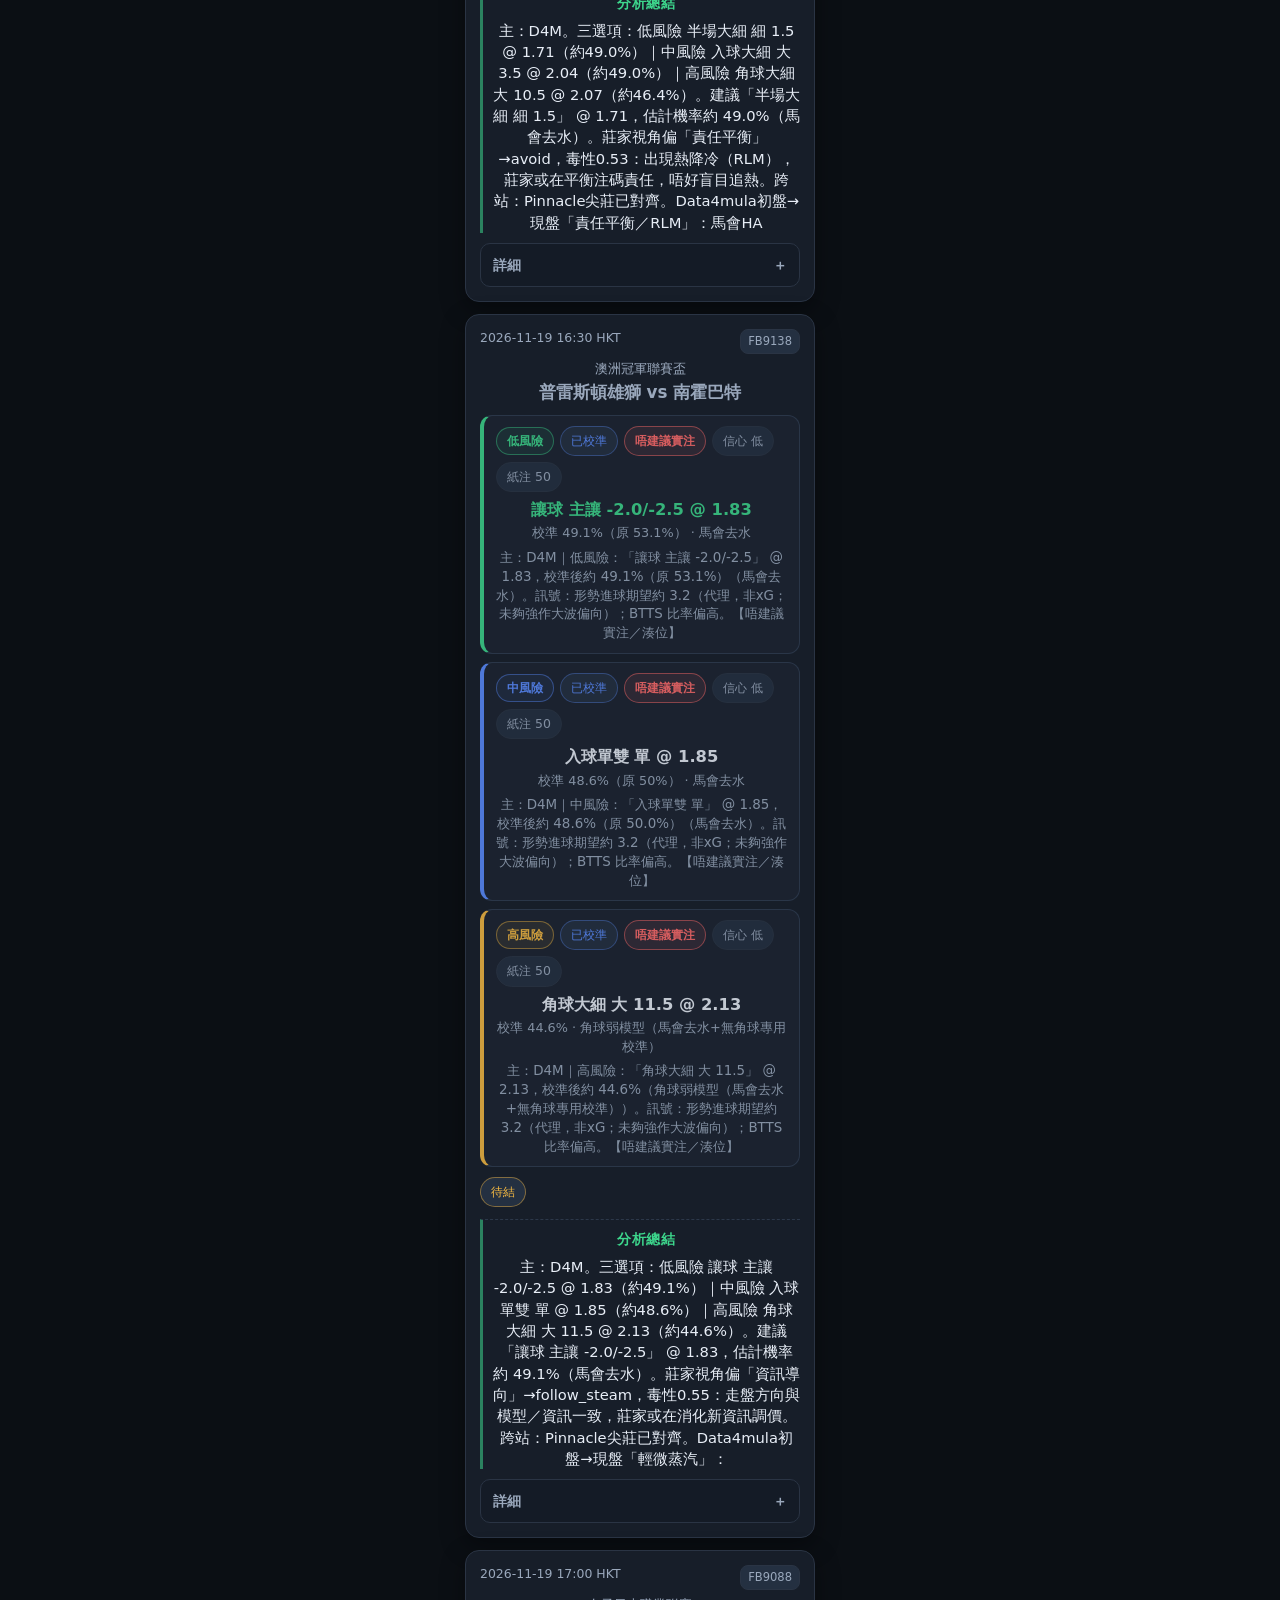
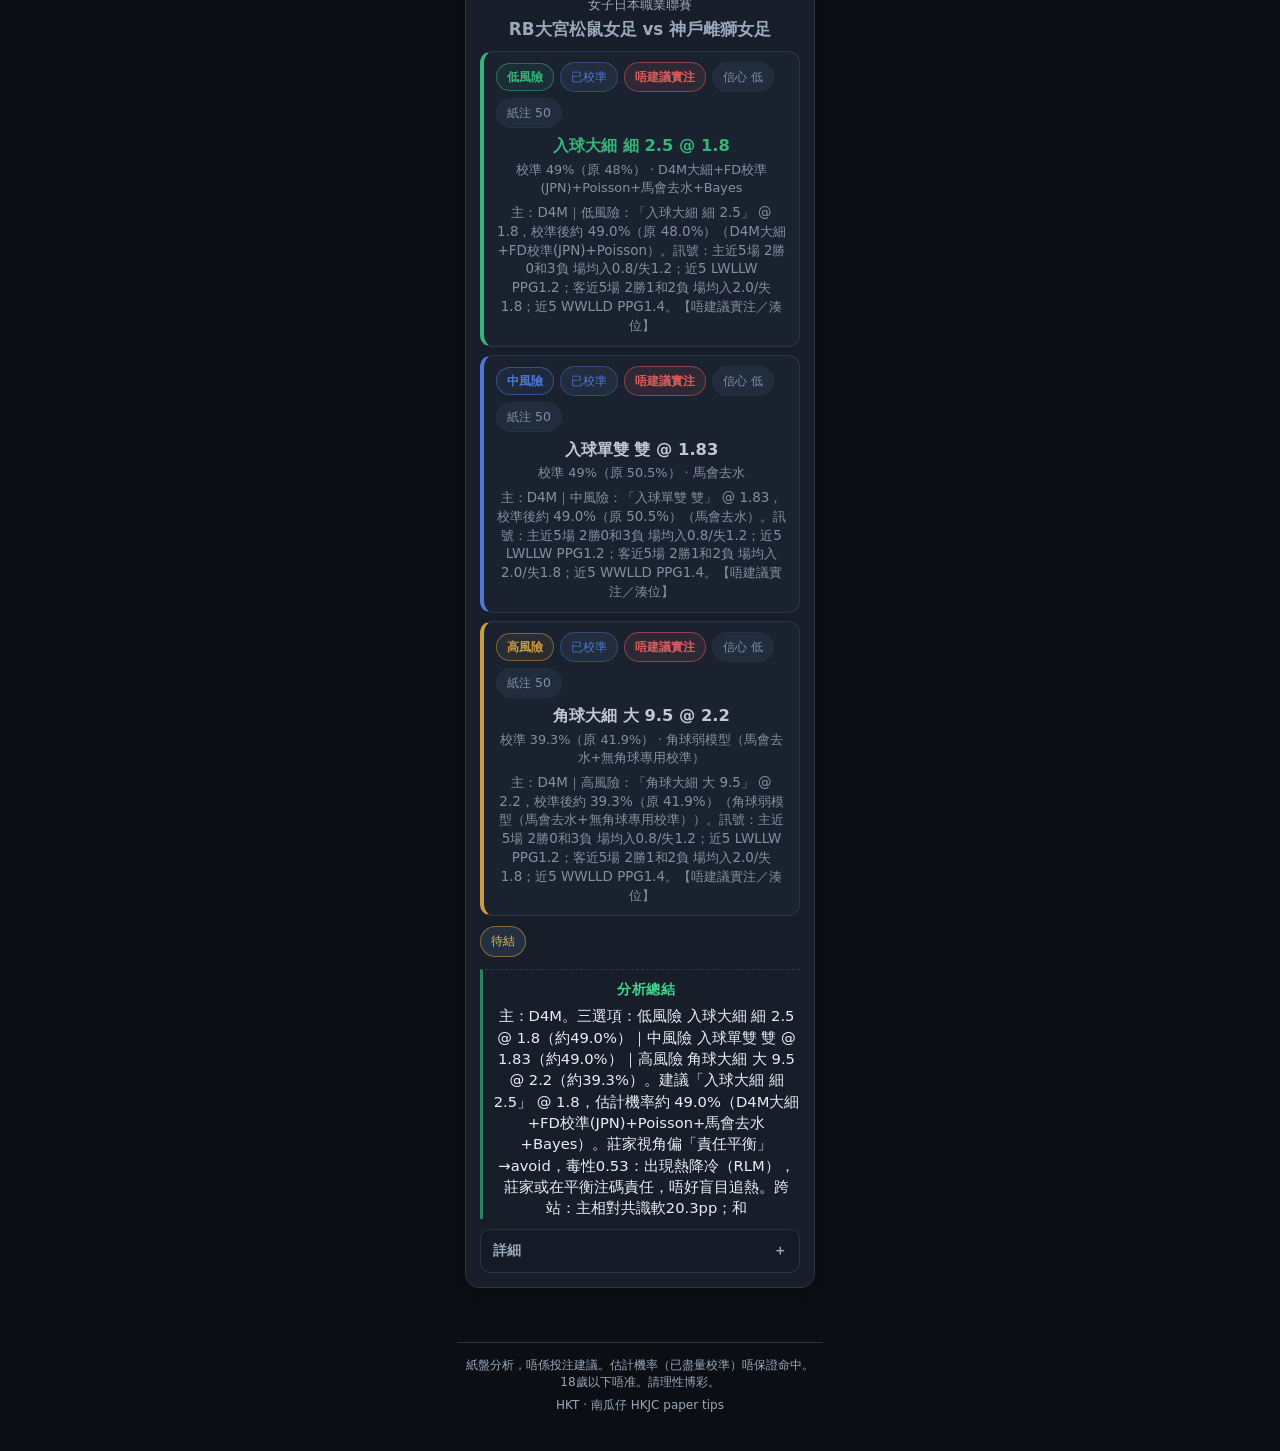
